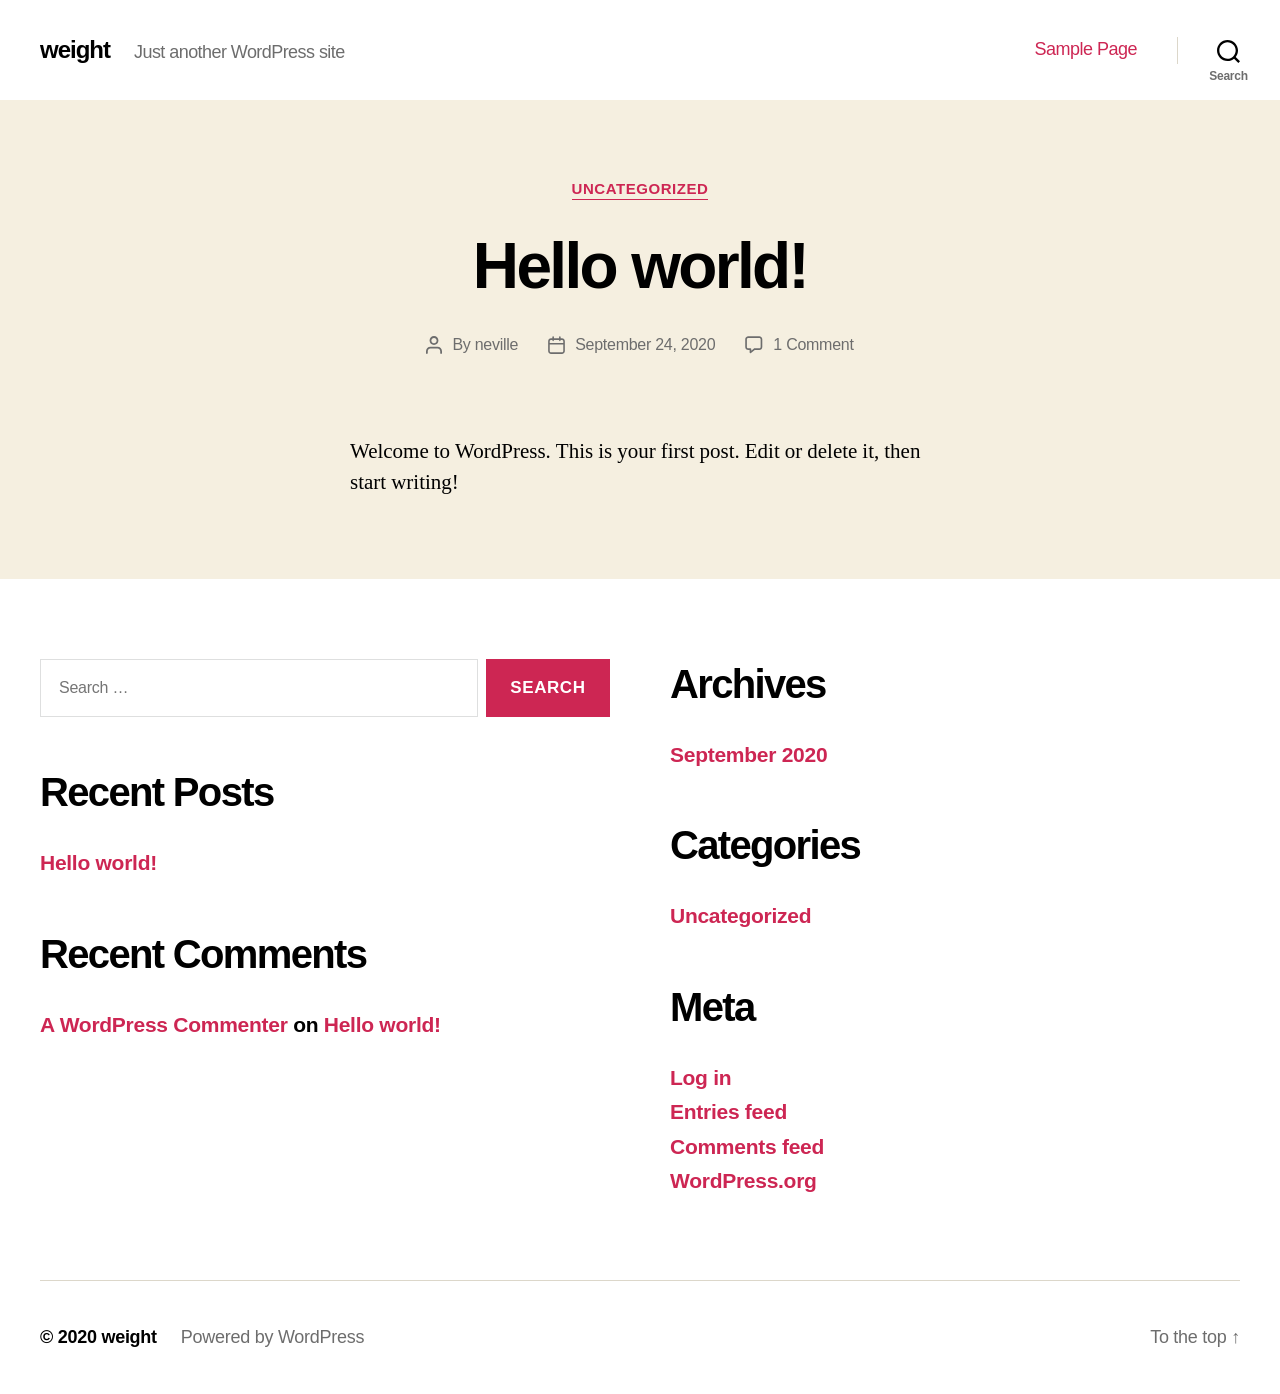
==== index.html @ 09cb617e "New Website" ====
<!DOCTYPE html>

<html class="no-js" lang="en-US">

	<head>

		<meta charset="UTF-8">
		<meta name="viewport" content="width=device-width, initial-scale=1.0" >

		<link rel="profile" href="https://gmpg.org/xfn/11">

		<title>weight &#8211; Just another WordPress site</title>
<meta name='robots' content='noindex,nofollow' />
<link rel='dns-prefetch' href='//s.w.org' />
<link rel="alternate" type="application/rss+xml" title="weight &raquo; Feed" href="/feed/" />
<link rel="alternate" type="application/rss+xml" title="weight &raquo; Comments Feed" href="/comments/feed/" />
		<script>
			window._wpemojiSettings = {"baseUrl":"https:\/\/s.w.org\/images\/core\/emoji\/13.0.0\/72x72\/","ext":".png","svgUrl":"https:\/\/s.w.org\/images\/core\/emoji\/13.0.0\/svg\/","svgExt":".svg","source":{"concatemoji":"\/wp-includes\/js\/wp-emoji-release.min.js?ver=5.5.1"}};
			!function(e,a,t){var r,n,o,i,p=a.createElement("canvas"),s=p.getContext&&p.getContext("2d");function c(e,t){var a=String.fromCharCode;s.clearRect(0,0,p.width,p.height),s.fillText(a.apply(this,e),0,0);var r=p.toDataURL();return s.clearRect(0,0,p.width,p.height),s.fillText(a.apply(this,t),0,0),r===p.toDataURL()}function l(e){if(!s||!s.fillText)return!1;switch(s.textBaseline="top",s.font="600 32px Arial",e){case"flag":return!c([127987,65039,8205,9895,65039],[127987,65039,8203,9895,65039])&&(!c([55356,56826,55356,56819],[55356,56826,8203,55356,56819])&&!c([55356,57332,56128,56423,56128,56418,56128,56421,56128,56430,56128,56423,56128,56447],[55356,57332,8203,56128,56423,8203,56128,56418,8203,56128,56421,8203,56128,56430,8203,56128,56423,8203,56128,56447]));case"emoji":return!c([55357,56424,8205,55356,57212],[55357,56424,8203,55356,57212])}return!1}function d(e){var t=a.createElement("script");t.src=e,t.defer=t.type="text/javascript",a.getElementsByTagName("head")[0].appendChild(t)}for(i=Array("flag","emoji"),t.supports={everything:!0,everythingExceptFlag:!0},o=0;o<i.length;o++)t.supports[i[o]]=l(i[o]),t.supports.everything=t.supports.everything&&t.supports[i[o]],"flag"!==i[o]&&(t.supports.everythingExceptFlag=t.supports.everythingExceptFlag&&t.supports[i[o]]);t.supports.everythingExceptFlag=t.supports.everythingExceptFlag&&!t.supports.flag,t.DOMReady=!1,t.readyCallback=function(){t.DOMReady=!0},t.supports.everything||(n=function(){t.readyCallback()},a.addEventListener?(a.addEventListener("DOMContentLoaded",n,!1),e.addEventListener("load",n,!1)):(e.attachEvent("onload",n),a.attachEvent("onreadystatechange",function(){"complete"===a.readyState&&t.readyCallback()})),(r=t.source||{}).concatemoji?d(r.concatemoji):r.wpemoji&&r.twemoji&&(d(r.twemoji),d(r.wpemoji)))}(window,document,window._wpemojiSettings);
		</script>
		<style>
img.wp-smiley,
img.emoji {
	display: inline !important;
	border: none !important;
	box-shadow: none !important;
	height: 1em !important;
	width: 1em !important;
	margin: 0 .07em !important;
	vertical-align: -0.1em !important;
	background: none !important;
	padding: 0 !important;
}
</style>
	<link rel='stylesheet' id='wp-block-library-css'  href='/wp-includes/css/dist/block-library/style.min.css?ver=5.5.1' media='all' />
<link rel='stylesheet' id='twentytwenty-style-css'  href='/wp-content/themes/twentytwenty/style.css?ver=1.5' media='all' />
<style id='twentytwenty-style-inline-css'>
.color-accent,.color-accent-hover:hover,.color-accent-hover:focus,:root .has-accent-color,.has-drop-cap:not(:focus):first-letter,.wp-block-button.is-style-outline,a { color: #cd2653; }blockquote,.border-color-accent,.border-color-accent-hover:hover,.border-color-accent-hover:focus { border-color: #cd2653; }button,.button,.faux-button,.wp-block-button__link,.wp-block-file .wp-block-file__button,input[type="button"],input[type="reset"],input[type="submit"],.bg-accent,.bg-accent-hover:hover,.bg-accent-hover:focus,:root .has-accent-background-color,.comment-reply-link { background-color: #cd2653; }.fill-children-accent,.fill-children-accent * { fill: #cd2653; }body,.entry-title a,:root .has-primary-color { color: #000000; }:root .has-primary-background-color { background-color: #000000; }cite,figcaption,.wp-caption-text,.post-meta,.entry-content .wp-block-archives li,.entry-content .wp-block-categories li,.entry-content .wp-block-latest-posts li,.wp-block-latest-comments__comment-date,.wp-block-latest-posts__post-date,.wp-block-embed figcaption,.wp-block-image figcaption,.wp-block-pullquote cite,.comment-metadata,.comment-respond .comment-notes,.comment-respond .logged-in-as,.pagination .dots,.entry-content hr:not(.has-background),hr.styled-separator,:root .has-secondary-color { color: #6d6d6d; }:root .has-secondary-background-color { background-color: #6d6d6d; }pre,fieldset,input,textarea,table,table *,hr { border-color: #dcd7ca; }caption,code,code,kbd,samp,.wp-block-table.is-style-stripes tbody tr:nth-child(odd),:root .has-subtle-background-background-color { background-color: #dcd7ca; }.wp-block-table.is-style-stripes { border-bottom-color: #dcd7ca; }.wp-block-latest-posts.is-grid li { border-top-color: #dcd7ca; }:root .has-subtle-background-color { color: #dcd7ca; }body:not(.overlay-header) .primary-menu > li > a,body:not(.overlay-header) .primary-menu > li > .icon,.modal-menu a,.footer-menu a, .footer-widgets a,#site-footer .wp-block-button.is-style-outline,.wp-block-pullquote:before,.singular:not(.overlay-header) .entry-header a,.archive-header a,.header-footer-group .color-accent,.header-footer-group .color-accent-hover:hover { color: #cd2653; }.social-icons a,#site-footer button:not(.toggle),#site-footer .button,#site-footer .faux-button,#site-footer .wp-block-button__link,#site-footer .wp-block-file__button,#site-footer input[type="button"],#site-footer input[type="reset"],#site-footer input[type="submit"] { background-color: #cd2653; }.header-footer-group,body:not(.overlay-header) #site-header .toggle,.menu-modal .toggle { color: #000000; }body:not(.overlay-header) .primary-menu ul { background-color: #000000; }body:not(.overlay-header) .primary-menu > li > ul:after { border-bottom-color: #000000; }body:not(.overlay-header) .primary-menu ul ul:after { border-left-color: #000000; }.site-description,body:not(.overlay-header) .toggle-inner .toggle-text,.widget .post-date,.widget .rss-date,.widget_archive li,.widget_categories li,.widget cite,.widget_pages li,.widget_meta li,.widget_nav_menu li,.powered-by-wordpress,.to-the-top,.singular .entry-header .post-meta,.singular:not(.overlay-header) .entry-header .post-meta a { color: #6d6d6d; }.header-footer-group pre,.header-footer-group fieldset,.header-footer-group input,.header-footer-group textarea,.header-footer-group table,.header-footer-group table *,.footer-nav-widgets-wrapper,#site-footer,.menu-modal nav *,.footer-widgets-outer-wrapper,.footer-top { border-color: #dcd7ca; }.header-footer-group table caption,body:not(.overlay-header) .header-inner .toggle-wrapper::before { background-color: #dcd7ca; }
</style>
<link rel='stylesheet' id='twentytwenty-print-style-css'  href='/wp-content/themes/twentytwenty/print.css?ver=1.5' media='print' />
<script src='/wp-content/themes/twentytwenty/assets/js/index.js?ver=1.5' id='twentytwenty-js-js' async></script>
<link rel="https://api.w.org/" href="/wp-json/" /><link rel="EditURI" type="application/rsd+xml" title="RSD" href="/xmlrpc.php?rsd" />
<link rel="wlwmanifest" type="application/wlwmanifest+xml" href="/wp-includes/wlwmanifest.xml" /> 
<meta name="generator" content="WordPress 5.5.1" />
	<script>document.documentElement.className = document.documentElement.className.replace( 'no-js', 'js' );</script>
	<style>.recentcomments a{display:inline !important;padding:0 !important;margin:0 !important;}</style>
	</head>

	<body class="home blog wp-embed-responsive enable-search-modal has-no-pagination showing-comments show-avatars footer-top-visible">

		<a class="skip-link screen-reader-text" href="#site-content">Skip to the content</a>
		<header id="site-header" class="header-footer-group" role="banner">

			<div class="header-inner section-inner">

				<div class="header-titles-wrapper">

					
						<button class="toggle search-toggle mobile-search-toggle" data-toggle-target=".search-modal" data-toggle-body-class="showing-search-modal" data-set-focus=".search-modal .search-field" aria-expanded="false">
							<span class="toggle-inner">
								<span class="toggle-icon">
									<svg class="svg-icon" aria-hidden="true" role="img" focusable="false" xmlns="http://www.w3.org/2000/svg" width="23" height="23" viewBox="0 0 23 23"><path d="M38.710696,48.0601792 L43,52.3494831 L41.3494831,54 L37.0601792,49.710696 C35.2632422,51.1481185 32.9839107,52.0076499 30.5038249,52.0076499 C24.7027226,52.0076499 20,47.3049272 20,41.5038249 C20,35.7027226 24.7027226,31 30.5038249,31 C36.3049272,31 41.0076499,35.7027226 41.0076499,41.5038249 C41.0076499,43.9839107 40.1481185,46.2632422 38.710696,48.0601792 Z M36.3875844,47.1716785 C37.8030221,45.7026647 38.6734666,43.7048964 38.6734666,41.5038249 C38.6734666,36.9918565 35.0157934,33.3341833 30.5038249,33.3341833 C25.9918565,33.3341833 22.3341833,36.9918565 22.3341833,41.5038249 C22.3341833,46.0157934 25.9918565,49.6734666 30.5038249,49.6734666 C32.7048964,49.6734666 34.7026647,48.8030221 36.1716785,47.3875844 C36.2023931,47.347638 36.2360451,47.3092237 36.2726343,47.2726343 C36.3092237,47.2360451 36.347638,47.2023931 36.3875844,47.1716785 Z" transform="translate(-20 -31)" /></svg>								</span>
								<span class="toggle-text">Search</span>
							</span>
						</button><!-- .search-toggle -->

					
					<div class="header-titles">

						<h1 class="site-title"><a href="/">weight</a></h1><div class="site-description">Just another WordPress site</div><!-- .site-description -->
					</div><!-- .header-titles -->

					<button class="toggle nav-toggle mobile-nav-toggle" data-toggle-target=".menu-modal"  data-toggle-body-class="showing-menu-modal" aria-expanded="false" data-set-focus=".close-nav-toggle">
						<span class="toggle-inner">
							<span class="toggle-icon">
								<svg class="svg-icon" aria-hidden="true" role="img" focusable="false" xmlns="http://www.w3.org/2000/svg" width="26" height="7" viewBox="0 0 26 7"><path fill-rule="evenodd" d="M332.5,45 C330.567003,45 329,43.4329966 329,41.5 C329,39.5670034 330.567003,38 332.5,38 C334.432997,38 336,39.5670034 336,41.5 C336,43.4329966 334.432997,45 332.5,45 Z M342,45 C340.067003,45 338.5,43.4329966 338.5,41.5 C338.5,39.5670034 340.067003,38 342,38 C343.932997,38 345.5,39.5670034 345.5,41.5 C345.5,43.4329966 343.932997,45 342,45 Z M351.5,45 C349.567003,45 348,43.4329966 348,41.5 C348,39.5670034 349.567003,38 351.5,38 C353.432997,38 355,39.5670034 355,41.5 C355,43.4329966 353.432997,45 351.5,45 Z" transform="translate(-329 -38)" /></svg>							</span>
							<span class="toggle-text">Menu</span>
						</span>
					</button><!-- .nav-toggle -->

				</div><!-- .header-titles-wrapper -->

				<div class="header-navigation-wrapper">

					
							<nav class="primary-menu-wrapper" aria-label="Horizontal" role="navigation">

								<ul class="primary-menu reset-list-style">

								<li class="page_item page-item-2"><a href="/sample-page/">Sample Page</a></li>

								</ul>

							</nav><!-- .primary-menu-wrapper -->

						
						<div class="header-toggles hide-no-js">

						
							<div class="toggle-wrapper search-toggle-wrapper">

								<button class="toggle search-toggle desktop-search-toggle" data-toggle-target=".search-modal" data-toggle-body-class="showing-search-modal" data-set-focus=".search-modal .search-field" aria-expanded="false">
									<span class="toggle-inner">
										<svg class="svg-icon" aria-hidden="true" role="img" focusable="false" xmlns="http://www.w3.org/2000/svg" width="23" height="23" viewBox="0 0 23 23"><path d="M38.710696,48.0601792 L43,52.3494831 L41.3494831,54 L37.0601792,49.710696 C35.2632422,51.1481185 32.9839107,52.0076499 30.5038249,52.0076499 C24.7027226,52.0076499 20,47.3049272 20,41.5038249 C20,35.7027226 24.7027226,31 30.5038249,31 C36.3049272,31 41.0076499,35.7027226 41.0076499,41.5038249 C41.0076499,43.9839107 40.1481185,46.2632422 38.710696,48.0601792 Z M36.3875844,47.1716785 C37.8030221,45.7026647 38.6734666,43.7048964 38.6734666,41.5038249 C38.6734666,36.9918565 35.0157934,33.3341833 30.5038249,33.3341833 C25.9918565,33.3341833 22.3341833,36.9918565 22.3341833,41.5038249 C22.3341833,46.0157934 25.9918565,49.6734666 30.5038249,49.6734666 C32.7048964,49.6734666 34.7026647,48.8030221 36.1716785,47.3875844 C36.2023931,47.347638 36.2360451,47.3092237 36.2726343,47.2726343 C36.3092237,47.2360451 36.347638,47.2023931 36.3875844,47.1716785 Z" transform="translate(-20 -31)" /></svg>										<span class="toggle-text">Search</span>
									</span>
								</button><!-- .search-toggle -->

							</div>

							
						</div><!-- .header-toggles -->
						
				</div><!-- .header-navigation-wrapper -->

			</div><!-- .header-inner -->

			<div class="search-modal cover-modal header-footer-group" data-modal-target-string=".search-modal">

	<div class="search-modal-inner modal-inner">

		<div class="section-inner">

			<form role="search" aria-label="Search for:" method="get" class="search-form" action="/">
	<label for="search-form-1">
		<span class="screen-reader-text">Search for:</span>
		<input type="search" id="search-form-1" class="search-field" placeholder="Search &hellip;" value="" name="s" />
	</label>
	<input type="submit" class="search-submit" value="Search" />
</form>

			<button class="toggle search-untoggle close-search-toggle fill-children-current-color" data-toggle-target=".search-modal" data-toggle-body-class="showing-search-modal" data-set-focus=".search-modal .search-field" aria-expanded="false">
				<span class="screen-reader-text">Close search</span>
				<svg class="svg-icon" aria-hidden="true" role="img" focusable="false" xmlns="http://www.w3.org/2000/svg" width="16" height="16" viewBox="0 0 16 16"><polygon fill="" fill-rule="evenodd" points="6.852 7.649 .399 1.195 1.445 .149 7.899 6.602 14.352 .149 15.399 1.195 8.945 7.649 15.399 14.102 14.352 15.149 7.899 8.695 1.445 15.149 .399 14.102" /></svg>			</button><!-- .search-toggle -->

		</div><!-- .section-inner -->

	</div><!-- .search-modal-inner -->

</div><!-- .menu-modal -->

		</header><!-- #site-header -->

		
<div class="menu-modal cover-modal header-footer-group" data-modal-target-string=".menu-modal">

	<div class="menu-modal-inner modal-inner">

		<div class="menu-wrapper section-inner">

			<div class="menu-top">

				<button class="toggle close-nav-toggle fill-children-current-color" data-toggle-target=".menu-modal" data-toggle-body-class="showing-menu-modal" aria-expanded="false" data-set-focus=".menu-modal">
					<span class="toggle-text">Close Menu</span>
					<svg class="svg-icon" aria-hidden="true" role="img" focusable="false" xmlns="http://www.w3.org/2000/svg" width="16" height="16" viewBox="0 0 16 16"><polygon fill="" fill-rule="evenodd" points="6.852 7.649 .399 1.195 1.445 .149 7.899 6.602 14.352 .149 15.399 1.195 8.945 7.649 15.399 14.102 14.352 15.149 7.899 8.695 1.445 15.149 .399 14.102" /></svg>				</button><!-- .nav-toggle -->

				
					<nav class="mobile-menu" aria-label="Mobile" role="navigation">

						<ul class="modal-menu reset-list-style">

						<li class="page_item page-item-2"><div class="ancestor-wrapper"><a href="/sample-page/">Sample Page</a></div><!-- .ancestor-wrapper --></li>

						</ul>

					</nav>

					
			</div><!-- .menu-top -->

			<div class="menu-bottom">

				
			</div><!-- .menu-bottom -->

		</div><!-- .menu-wrapper -->

	</div><!-- .menu-modal-inner -->

</div><!-- .menu-modal -->

<main id="site-content" role="main">

	
<article class="post-1 post type-post status-publish format-standard hentry category-uncategorized" id="post-1">

	
<header class="entry-header has-text-align-center">

	<div class="entry-header-inner section-inner medium">

		
			<div class="entry-categories">
				<span class="screen-reader-text">Categories</span>
				<div class="entry-categories-inner">
					<a href="/category/uncategorized/" rel="category tag">Uncategorized</a>				</div><!-- .entry-categories-inner -->
			</div><!-- .entry-categories -->

			<h2 class="entry-title heading-size-1"><a href="/2020/09/24/hello-world/">Hello world!</a></h2>
		<div class="post-meta-wrapper post-meta-single post-meta-single-top">

			<ul class="post-meta">

									<li class="post-author meta-wrapper">
						<span class="meta-icon">
							<span class="screen-reader-text">Post author</span>
							<svg class="svg-icon" aria-hidden="true" role="img" focusable="false" xmlns="http://www.w3.org/2000/svg" width="18" height="20" viewBox="0 0 18 20"><path fill="" d="M18,19 C18,19.5522847 17.5522847,20 17,20 C16.4477153,20 16,19.5522847 16,19 L16,17 C16,15.3431458 14.6568542,14 13,14 L5,14 C3.34314575,14 2,15.3431458 2,17 L2,19 C2,19.5522847 1.55228475,20 1,20 C0.44771525,20 0,19.5522847 0,19 L0,17 C0,14.2385763 2.23857625,12 5,12 L13,12 C15.7614237,12 18,14.2385763 18,17 L18,19 Z M9,10 C6.23857625,10 4,7.76142375 4,5 C4,2.23857625 6.23857625,0 9,0 C11.7614237,0 14,2.23857625 14,5 C14,7.76142375 11.7614237,10 9,10 Z M9,8 C10.6568542,8 12,6.65685425 12,5 C12,3.34314575 10.6568542,2 9,2 C7.34314575,2 6,3.34314575 6,5 C6,6.65685425 7.34314575,8 9,8 Z" /></svg>						</span>
						<span class="meta-text">
							By <a href="/author/neville/">neville</a>						</span>
					</li>
										<li class="post-date meta-wrapper">
						<span class="meta-icon">
							<span class="screen-reader-text">Post date</span>
							<svg class="svg-icon" aria-hidden="true" role="img" focusable="false" xmlns="http://www.w3.org/2000/svg" width="18" height="19" viewBox="0 0 18 19"><path fill="" d="M4.60069444,4.09375 L3.25,4.09375 C2.47334957,4.09375 1.84375,4.72334957 1.84375,5.5 L1.84375,7.26736111 L16.15625,7.26736111 L16.15625,5.5 C16.15625,4.72334957 15.5266504,4.09375 14.75,4.09375 L13.3993056,4.09375 L13.3993056,4.55555556 C13.3993056,5.02154581 13.0215458,5.39930556 12.5555556,5.39930556 C12.0895653,5.39930556 11.7118056,5.02154581 11.7118056,4.55555556 L11.7118056,4.09375 L6.28819444,4.09375 L6.28819444,4.55555556 C6.28819444,5.02154581 5.9104347,5.39930556 5.44444444,5.39930556 C4.97845419,5.39930556 4.60069444,5.02154581 4.60069444,4.55555556 L4.60069444,4.09375 Z M6.28819444,2.40625 L11.7118056,2.40625 L11.7118056,1 C11.7118056,0.534009742 12.0895653,0.15625 12.5555556,0.15625 C13.0215458,0.15625 13.3993056,0.534009742 13.3993056,1 L13.3993056,2.40625 L14.75,2.40625 C16.4586309,2.40625 17.84375,3.79136906 17.84375,5.5 L17.84375,15.875 C17.84375,17.5836309 16.4586309,18.96875 14.75,18.96875 L3.25,18.96875 C1.54136906,18.96875 0.15625,17.5836309 0.15625,15.875 L0.15625,5.5 C0.15625,3.79136906 1.54136906,2.40625 3.25,2.40625 L4.60069444,2.40625 L4.60069444,1 C4.60069444,0.534009742 4.97845419,0.15625 5.44444444,0.15625 C5.9104347,0.15625 6.28819444,0.534009742 6.28819444,1 L6.28819444,2.40625 Z M1.84375,8.95486111 L1.84375,15.875 C1.84375,16.6516504 2.47334957,17.28125 3.25,17.28125 L14.75,17.28125 C15.5266504,17.28125 16.15625,16.6516504 16.15625,15.875 L16.15625,8.95486111 L1.84375,8.95486111 Z" /></svg>						</span>
						<span class="meta-text">
							<a href="/2020/09/24/hello-world/">September 24, 2020</a>
						</span>
					</li>
										<li class="post-comment-link meta-wrapper">
						<span class="meta-icon">
							<svg class="svg-icon" aria-hidden="true" role="img" focusable="false" xmlns="http://www.w3.org/2000/svg" width="19" height="19" viewBox="0 0 19 19"><path d="M9.43016863,13.2235931 C9.58624731,13.094699 9.7823475,13.0241935 9.98476849,13.0241935 L15.0564516,13.0241935 C15.8581553,13.0241935 16.5080645,12.3742843 16.5080645,11.5725806 L16.5080645,3.44354839 C16.5080645,2.64184472 15.8581553,1.99193548 15.0564516,1.99193548 L3.44354839,1.99193548 C2.64184472,1.99193548 1.99193548,2.64184472 1.99193548,3.44354839 L1.99193548,11.5725806 C1.99193548,12.3742843 2.64184472,13.0241935 3.44354839,13.0241935 L5.76612903,13.0241935 C6.24715123,13.0241935 6.63709677,13.4141391 6.63709677,13.8951613 L6.63709677,15.5301903 L9.43016863,13.2235931 Z M3.44354839,14.766129 C1.67980032,14.766129 0.25,13.3363287 0.25,11.5725806 L0.25,3.44354839 C0.25,1.67980032 1.67980032,0.25 3.44354839,0.25 L15.0564516,0.25 C16.8201997,0.25 18.25,1.67980032 18.25,3.44354839 L18.25,11.5725806 C18.25,13.3363287 16.8201997,14.766129 15.0564516,14.766129 L10.2979143,14.766129 L6.32072889,18.0506004 C5.75274472,18.5196577 4.89516129,18.1156602 4.89516129,17.3790323 L4.89516129,14.766129 L3.44354839,14.766129 Z" /></svg>						</span>
						<span class="meta-text">
							<a href="/2020/09/24/hello-world/#comments">1 Comment<span class="screen-reader-text"> on Hello world!</span></a>						</span>
					</li>
					
			</ul><!-- .post-meta -->

		</div><!-- .post-meta-wrapper -->

		
	</div><!-- .entry-header-inner -->

</header><!-- .entry-header -->

	<div class="post-inner thin ">

		<div class="entry-content">

			
<p>Welcome to WordPress. This is your first post. Edit or delete it, then start writing!</p>

		</div><!-- .entry-content -->

	</div><!-- .post-inner -->

	<div class="section-inner">
		
	</div><!-- .section-inner -->

	
</article><!-- .post -->

	
</main><!-- #site-content -->


	<div class="footer-nav-widgets-wrapper header-footer-group">

		<div class="footer-inner section-inner">

			
			
				<aside class="footer-widgets-outer-wrapper" role="complementary">

					<div class="footer-widgets-wrapper">

						
							<div class="footer-widgets column-one grid-item">
								<div class="widget widget_search"><div class="widget-content"><form role="search"  method="get" class="search-form" action="/">
	<label for="search-form-2">
		<span class="screen-reader-text">Search for:</span>
		<input type="search" id="search-form-2" class="search-field" placeholder="Search &hellip;" value="" name="s" />
	</label>
	<input type="submit" class="search-submit" value="Search" />
</form>
</div></div>
		<div class="widget widget_recent_entries"><div class="widget-content">
		<h2 class="widget-title subheading heading-size-3">Recent Posts</h2>
		<ul>
											<li>
					<a href="/2020/09/24/hello-world/">Hello world!</a>
									</li>
					</ul>

		</div></div><div class="widget widget_recent_comments"><div class="widget-content"><h2 class="widget-title subheading heading-size-3">Recent Comments</h2><ul id="recentcomments"><li class="recentcomments"><span class="comment-author-link"><a href='https://wordpress.org/' rel='external nofollow ugc' class='url'>A WordPress Commenter</a></span> on <a href="/2020/09/24/hello-world/#comment-1">Hello world!</a></li></ul></div></div>							</div>

						
						
							<div class="footer-widgets column-two grid-item">
								<div class="widget widget_archive"><div class="widget-content"><h2 class="widget-title subheading heading-size-3">Archives</h2>
			<ul>
					<li><a href='/2020/09/'>September 2020</a></li>
			</ul>

			</div></div><div class="widget widget_categories"><div class="widget-content"><h2 class="widget-title subheading heading-size-3">Categories</h2>
			<ul>
					<li class="cat-item cat-item-1"><a href="/category/uncategorized/">Uncategorized</a>
</li>
			</ul>

			</div></div><div class="widget widget_meta"><div class="widget-content"><h2 class="widget-title subheading heading-size-3">Meta</h2>
		<ul>
						<li><a href="/wp-login.php">Log in</a></li>
			<li><a href="/feed/">Entries feed</a></li>
			<li><a href="/comments/feed/">Comments feed</a></li>

			<li><a href="https://wordpress.org/">WordPress.org</a></li>
		</ul>

		</div></div>							</div>

						
					</div><!-- .footer-widgets-wrapper -->

				</aside><!-- .footer-widgets-outer-wrapper -->

			
		</div><!-- .footer-inner -->

	</div><!-- .footer-nav-widgets-wrapper -->


			<footer id="site-footer" role="contentinfo" class="header-footer-group">

				<div class="section-inner">

					<div class="footer-credits">

						<p class="footer-copyright">&copy;
							2020							<a href="/">weight</a>
						</p><!-- .footer-copyright -->

						<p class="powered-by-wordpress">
							<a href="https://wordpress.org/">
								Powered by WordPress							</a>
						</p><!-- .powered-by-wordpress -->

					</div><!-- .footer-credits -->

					<a class="to-the-top" href="#site-header">
						<span class="to-the-top-long">
							To the top <span class="arrow" aria-hidden="true">&uarr;</span>						</span><!-- .to-the-top-long -->
						<span class="to-the-top-short">
							Up <span class="arrow" aria-hidden="true">&uarr;</span>						</span><!-- .to-the-top-short -->
					</a><!-- .to-the-top -->

				</div><!-- .section-inner -->

			</footer><!-- #site-footer -->

		<script src='/wp-includes/js/wp-embed.min.js?ver=5.5.1' id='wp-embed-js'></script>
	<script>
	/(trident|msie)/i.test(navigator.userAgent)&&document.getElementById&&window.addEventListener&&window.addEventListener("hashchange",function(){var t,e=location.hash.substring(1);/^[A-z0-9_-]+$/.test(e)&&(t=document.getElementById(e))&&(/^(?:a|select|input|button|textarea)$/i.test(t.tagName)||(t.tabIndex=-1),t.focus())},!1);
	</script>
	
	</body>
</html>
---- wp-content/themes/twentytwenty/style.css ----
/*
Theme Name: Twenty Twenty
Text Domain: twentytwenty
Version: 1.5
Requires at least: 4.7
Requires PHP: 5.2.4
Description: Our default theme for 2020 is designed to take full advantage of the flexibility of the block editor. Organizations and businesses have the ability to create dynamic landing pages with endless layouts using the group and column blocks. The centered content column and fine-tuned typography also makes it perfect for traditional blogs. Complete editor styles give you a good idea of what your content will look like, even before you publish. You can give your site a personal touch by changing the background colors and the accent color in the Customizer. The colors of all elements on your site are automatically calculated based on the colors you pick, ensuring a high, accessible color contrast for your visitors.
Tags: blog, one-column, custom-background, custom-colors, custom-logo, custom-menu, editor-style, featured-images, footer-widgets, full-width-template, rtl-language-support, sticky-post, theme-options, threaded-comments, translation-ready, block-styles, wide-blocks, accessibility-ready
Author: the WordPress team
Author URI: https://wordpress.org/
Theme URI: https://wordpress.org/themes/twentytwenty/
License: GNU General Public License v2 or later
License URI: http://www.gnu.org/licenses/gpl-2.0.html

All files, unless otherwise stated, are released under the GNU General Public
License version 2.0 (http://www.gnu.org/licenses/gpl-2.0.html)

This theme, like WordPress, is licensed under the GPL.
Use it to make something cool, have fun, and share what you've learned
with others.
*/

/*--------------------------------------------------------------
>>> TABLE OF CONTENTS:
----------------------------------------------------------------

	0. 	CSS Reset
	1. 	Document Setup
	2. 	Element Base
	3. 	Helper Classes
	4. 	Site Header
	5. 	Menu Modal
	6. 	Search Modal
	7. 	Page Templates
		a. 	Template: Cover Template
		c. 	Template: Full Width
	8.  Post: Archive
	9.  Post: Single
	10. Blocks
	11. Entry Content
	12. Comments
	13. Site Pagination
	14. Error 404
	15. Widgets
	16. Site Footer
	17. Media Queries

----------------------------------------------------------------------------- */


/* -------------------------------------------------------------------------- */

/*	0. CSS Reset
/* -------------------------------------------------------------------------- */


html,
body {
	border: none;
	margin: 0;
	padding: 0;
}

h1,
h2,
h3,
h4,
h5,
h6,
p,
blockquote,
address,
big,
cite,
code,
em,
font,
img,
small,
strike,
sub,
sup,
li,
ol,
ul,
fieldset,
form,
label,
legend,
button,
table,
caption,
tr,
th,
td {
	border: none;
	font-size: inherit;
	line-height: inherit;
	margin: 0;
	padding: 0;
	text-align: inherit;
}

blockquote::before,
blockquote::after {
	content: "";
}


/* -------------------------------------------------------------------------- */

/*	1. Document Setup
/* -------------------------------------------------------------------------- */


html {
	font-size: 62.5%; /* 1rem = 10px */
	scroll-behavior: smooth;
}

@media (prefers-reduced-motion: reduce) {
	html {
		scroll-behavior: auto;
	}
}

body {
	background: #f5efe0;
	box-sizing: border-box;
	color: #000;
	font-family: -apple-system, BlinkMacSystemFont, "Helvetica Neue", Helvetica, sans-serif;
	font-size: 1.8rem;
	letter-spacing: -0.015em;
	text-align: left;
}

@supports ( font-variation-settings: normal ) {

	body {
		font-family: "Inter var", -apple-system, BlinkMacSystemFont, "Helvetica Neue", Helvetica, sans-serif;
	}
}

*,
*::before,
*::after {
	box-sizing: inherit;
	-webkit-font-smoothing: antialiased;
	word-break: break-word;
	word-wrap: break-word;
}

#site-content {
	overflow: hidden;
}


/* Clearing ---------------------------------- */

.group::after,
.entry-content::after {
	clear: both;
	content: "";
	display: block;
}


/* Base Transitions -------------------------- */

a,
path {
	transition: all 0.15s linear;
}


/* Screen Reader Text ------------------------ */

.screen-reader-text {
	border: 0;
	clip: rect(1px, 1px, 1px, 1px);
	-webkit-clip-path: inset(50%);
	clip-path: inset(50%);
	height: 1px;
	margin: -1px;
	overflow: hidden;
	padding: 0;
	position: absolute !important;
	width: 1px;
	word-wrap: normal !important;
	word-break: normal;
}

.screen-reader-text:focus {
	background-color: #f1f1f1;
	border-radius: 3px;
	box-shadow: 0 0 2px 2px rgba(0, 0, 0, 0.6);
	clip: auto !important;
	-webkit-clip-path: none;
	clip-path: none;
	color: #21759b;
	display: block;
	font-size: 0.875rem;
	font-weight: 700;
	height: auto;
	right: 5px;
	line-height: normal;
	padding: 15px 23px 14px;
	text-decoration: none;
	top: 5px;
	width: auto;
	z-index: 100000;
}


/* Skip Link --------------------------------- */

.skip-link {
	left: -9999rem;
	top: 2.5rem;
	z-index: 999999999;
	text-decoration: underline;
}

.skip-link:focus {
	display: block;
	left: 6px;
	top: 7px;
	font-size: 14px;
	font-weight: 600;
	text-decoration: none;
	line-height: normal;
	padding: 15px 23px 14px;
	z-index: 100000;
	right: auto;
}


/* Fonts ------------------------------------- */

/*
 * Chrome renders extra-wide &nbsp; characters for the Hoefler Text font.
 * This results in a jumping cursor when typing in both the classic editor and
 * block editor. The following font-face override fixes the issue by manually
 * inserting a custom font that includes just a Hoefler Text space replacement
 * for that character instead.
 */
@font-face {
	font-family: NonBreakingSpaceOverride;
	src: url([data-uri]) format("woff2"), url([data-uri]) format("woff");
}

/* ----------------------------------------------
Inter variable font. Usage:

@supports (font-variation-settings: normal) {
	html { font-family: 'Inter var', sans-serif; }
}
---------------------------------------------- */

@font-face {
	font-family: "Inter var";
	font-weight: 100 900; /* stylelint-disable-line font-weight-notation */
	font-style: normal;
	font-display: swap;
	src: url(./assets/fonts/inter/Inter-upright-var.woff2) format("woff2");
}

@font-face {
	font-family: "Inter var";
	font-weight: 100 900; /* stylelint-disable-line font-weight-notation */
	font-style: italic;
	font-display: swap;
	src: url(./assets/fonts/inter/Inter-italic-var.woff2) format("woff2");
}


/* Accessibility Settings -------------------- */

@media ( prefers-reduced-motion: reduce ) {

	* {
		animation-duration: 0s !important;
		transition-duration: 0s !important;
	}
}


/* -------------------------------------------------------------------------- */

/*	2. Element Base
/* ---------------------------------------------*---------------------------- */


main {
	display: block;
}

h1,
h2,
h3,
h4,
h5,
h6,
.faux-heading {
	font-feature-settings: "lnum";
	font-variant-numeric: lining-nums;
	font-weight: 700;
	letter-spacing: -0.0415625em;
	line-height: 1.25;
	margin: 3.5rem 0 2rem;
}

h1,
.heading-size-1 {
	font-size: 3.6rem;
	font-weight: 800;
	line-height: 1.138888889;
}

h2,
.heading-size-2 {
	font-size: 3.2rem;
}

h3,
.heading-size-3 {
	font-size: 2.8rem;
}

h4,
.heading-size-4 {
	font-size: 2.4rem;
}

h5,
.heading-size-5 {
	font-size: 2.1rem;
}

h6,
.heading-size-6 {
	font-size: 1.6rem;
	letter-spacing: 0.03125em;
	text-transform: uppercase;
}

p {
	line-height: 1.5;
	margin: 0 0 1em 0;
}

em,
i,
q,
dfn {
	font-style: italic;
}

em em,
em i,
i em,
i i,
cite em,
cite i {
	font-weight: bolder;
}

big {
	font-size: 1.2em;
}

small {
	font-size: 0.75em;
}

b,
strong {
	font-weight: 700;
}

ins {
	text-decoration: underline;
}

sub,
sup {
	font-size: 75%;
	line-height: 0;
	position: relative;
	vertical-align: baseline;
}

sup {
	top: -0.5em;
}

sub {
	bottom: -0.25em;
}

abbr,
acronym {
	cursor: help;
}

address {
	line-height: 1.5;
	margin: 0 0 2rem 0;
}

hr {
	border-style: solid;
	border-width: 0.1rem 0 0 0;
	border-color: #dcd7ca;
	margin: 4rem 0;
}

.entry-content hr,
hr.styled-separator {
	background: linear-gradient(to left, currentColor calc(50% - 16px), transparent calc(50% - 16px), transparent calc(50% + 16px), currentColor calc(50% + 16px));
	background-color: transparent !important;
	border: none;
	height: 0.1rem;
	overflow: visible;
	position: relative;
}

.entry-content hr:not(.has-background),
hr.styled-separator {
	color: #6d6d6d;
}

.entry-content hr::before,
.entry-content hr::after,
hr.styled-separator::before,
hr.styled-separator::after {
	background: currentColor;
	content: "";
	display: block;
	height: 1.6rem;
	position: absolute;
	top: calc(50% - 0.8rem);
	transform: rotate(22.5deg);
	width: 0.1rem;
}

.entry-content hr::before,
hr.styled-separator::before {
	left: calc(50% - 0.5rem);
}

.entry-content hr::after,
hr.styled-separator::after {
	right: calc(50% - 0.5rem);
}

a {
	color: #cd2653;
	text-decoration: underline;
}

a:hover,
a:focus {
	text-decoration: none;
}


/* Lists ------------------------------------- */

ul,
ol {
	margin: 0 0 3rem 3rem;
}

ul {
	list-style: disc;
}

ul ul {
	list-style: circle;
}

ul ul ul {
	list-style: square;
}

ol {
	list-style: decimal;
}

ol ol {
	list-style: lower-alpha;
}

ol ol ol {
	list-style: lower-roman;
}

li {
	line-height: 1.5;
	margin: 0.5rem 0 0 2rem;
}

li > ul,
li > ol {
	margin: 1rem 0 0 2rem;
}

.reset-list-style,
.reset-list-style ul,
.reset-list-style ol {
	list-style: none;
	margin: 0;
}

.reset-list-style li {
	margin: 0;
}

dt,
dd {
	line-height: 1.5;
}

dt {
	font-weight: 700;
}

dt + dd {
	margin-top: 0.5rem;
}

dd + dt {
	margin-top: 1.5rem;
}


/* Quotes ------------------------------------ */

blockquote {
	border-color: #cd2653;
	border-style: solid;

	/*rtl:ignore*/
	border-width: 0 0 0 0.2rem;
	color: inherit;
	font-size: 1em;
	margin: 4rem 0;

	/*rtl:ignore*/
	padding: 0.5rem 0 0.5rem 2rem;
}

cite {
	color: #6d6d6d;
	font-size: 1.4rem;
	font-style: normal;
	font-weight: 600;
	line-height: 1.25;
}

blockquote cite {
	display: block;
	margin: 2rem 0 0 0;
}

blockquote p:last-child {
	margin: 0;
}


/* Code -------------------------------------- */

code,
kbd,
pre,
samp {
	font-family: monospace;
	font-size: 0.9em;
	padding: 0.4rem 0.6rem;
}

code,
kbd,
samp {
	background: rgba(0, 0, 0, 0.075);
	border-radius: 0.2rem;
}

pre {
	border: 0.1rem solid #dcd7ca;
	line-height: 1.5;
	margin: 4rem 0;
	overflow: auto;
	padding: 3rem 2rem;
	text-align: left;
}

pre code {
	background: transparent;
	padding: 0;
}


/* Media ------------------------------------- */

figure {
	display: block;
	margin: 0;
}

iframe {
	display: block;
	max-width: 100%;
}

video {
	display: block;
}

svg,
img,
embed,
object {
	display: block;
	height: auto;
	max-width: 100%;
}

figcaption,
.wp-caption-text {
	color: #6d6d6d;
	display: block;
	font-size: 1.5rem;
	font-weight: 500;
	line-height: 1.2;
	margin-top: 1.5rem;
}

figcaption a,
.wp-caption-text a {
	color: inherit;
}

blockquote.instagram-media,
iframe.instagram-media {
	margin: auto !important;
}


/* GALLERIES */

.gallery {
	display: flex;
	flex-wrap: wrap;
	margin: 3em 0 3em -0.8em;
	width: calc(100% + 1.6em);
}

.gallery-item {
	margin: 0.8em 0;
	padding: 0 0.8em;
	width: 100%;
}

.gallery-caption {
	display: block;
	margin-top: 0.8em;
}


/* Inputs ------------------------------------ */

fieldset {
	border: 0.2rem solid #dcd7ca;
	padding: 2rem;
}

legend {
	font-size: 0.85em;
	font-weight: 700;
	padding: 0 1rem;
}

label {
	display: block;
	font-size: 1.6rem;
	font-weight: 400;
	margin: 0 0 0.5rem 0;
}

label.inline,
input[type="checkbox"] + label {
	display: inline;
	font-weight: 400;
	margin-left: 0.5rem;
}

input[type="checkbox"] {
	-webkit-appearance: none;
	-moz-appearance: none;
	position: relative;
	top: 2px;
	display: inline-block;
	margin: 0;
	width: 1.5rem;
	min-width: 1.5rem;
	height: 1.5rem;
	background: #fff;
	border-radius: 0;
	border-style: solid;
	border-width: 0.1rem;
	border-color: #dcd7ca;
	box-shadow: none;
	cursor: pointer;
}

input[type="checkbox"]:checked::before {
	/* Use the "Yes" SVG Dashicon */
	content: url("data:image/svg+xml;utf8,%3Csvg%20xmlns%3D%27http%3A%2F%2Fwww.w3.org%2F2000%2Fsvg%27%20viewBox%3D%270%200%2020%2020%27%3E%3Cpath%20d%3D%27M14.83%204.89l1.34.94-5.81%208.38H9.02L5.78%209.67l1.34-1.25%202.57%202.4z%27%20fill%3D%27%23000000%27%2F%3E%3C%2Fsvg%3E");
	position: absolute;
	display: inline-block;
	margin: -0.1875rem 0 0 -0.25rem;
	height: 1.75rem;
	width: 1.75rem;
}

input,
textarea,
button,
.button,
.faux-button,
.wp-block-button__link,
.wp-block-file__button {
	font-family: -apple-system, BlinkMacSystemFont, "Helvetica Neue", Helvetica, sans-serif;
	line-height: 1;
}

@supports ( font-variation-settings: normal ) {

	input,
	textarea,
	button,
	.button,
	.faux-button,
	.faux-button.more-link,
	.wp-block-button__link,
	.wp-block-file__button {
		font-family: "Inter var", -apple-system, BlinkMacSystemFont, "Helvetica Neue", Helvetica, sans-serif;
	}
}

input,
textarea {
	border-color: #dcd7ca;
	color: #000;
}

code,
input[type="url"],
input[type="email"],
input[type="tel"] {

	/*rtl:ignore*/
	direction: ltr;
}

input[type="text"],
input[type="password"],
input[type="email"],
input[type="url"],
input[type="date"],
input[type="month"],
input[type="time"],
input[type="datetime"],
input[type="datetime-local"],
input[type="week"],
input[type="number"],
input[type="search"],
input[type="tel"],
input[type="color"],
textarea {
	-webkit-appearance: none;
	-moz-appearance: none;
	background: #fff;
	border-radius: 0;
	border-style: solid;
	border-width: 0.1rem;
	box-shadow: none;
	display: block;
	font-size: 1.6rem;
	letter-spacing: -0.015em;
	margin: 0;
	max-width: 100%;
	padding: 1.5rem 1.8rem;
	width: 100%;
}

select {
	font-size: 1em;
}

textarea {
	height: 12rem;
	line-height: 1.5;
	width: 100%;
}

input::-webkit-input-placeholder {
	line-height: normal;
}

input:-ms-input-placeholder {
	line-height: normal;
}

input::-moz-placeholder {
	line-height: revert; /* Reset to the value from the user-agent stylesheet. */
}

input[type="search"]::-webkit-search-decoration,
input[type="search"]::-webkit-search-cancel-button,
input[type="search"]::-webkit-search-results-button,
input[type="search"]::-webkit-search-results-decoration {
	display: none;
}

button,
.button,
.faux-button,
.wp-block-button__link,
.wp-block-file .wp-block-file__button,
input[type="button"],
input[type="reset"],
input[type="submit"] {
	-webkit-appearance: none;
	-moz-appearance: none;
	background: #cd2653;
	border: none;
	border-radius: 0;
	color: #fff;
	cursor: pointer;
	display: inline-block;
	font-size: 1.5rem;
	font-weight: 600;
	letter-spacing: 0.0333em;
	line-height: 1.25;
	margin: 0;
	opacity: 1;
	padding: 1.1em 1.44em;
	text-align: center;
	text-decoration: none;
	text-transform: uppercase;
	transition: opacity 0.15s linear;
}

button:focus,
button:hover,
.button:focus,
.button:hover,
.faux-button:focus,
.faux-button:hover,
.wp-block-button .wp-block-button__link:focus,
.wp-block-button .wp-block-button__link:hover,
.wp-block-file .wp-block-file__button:focus,
.wp-block-file .wp-block-file__button:hover,
input[type="button"]:focus,
input[type="button"]:hover,
input[type="reset"]:focus,
input[type="reset"]:hover,
input[type="submit"]:focus,
input[type="submit"]:hover {
	text-decoration: underline;
}

input[type="text"]:focus,
input[type="email"]:focus,
input[type="url"]:focus,
input[type="password"]:focus,
input[type="number"]:focus,
input[type="tel"]:focus,
input[type="range"]:focus,
input[type="date"]:focus,
input[type="month"]:focus,
input[type="week"]:focus,
input[type="time"]:focus,
input[type="datetime"]:focus,
input[type="datetime-local"]:focus,
input[type="color"]:focus,
textarea:focus {
	border-color: currentColor;
}

input[type="search"]:focus {
	outline: thin dotted;
	outline-offset: -4px;
}

/* Tables ------------------------------------ */

table {
	border: 0.1rem solid #dcd7ca;
	border-collapse: collapse;
	border-spacing: 0;
	empty-cells: show;
	font-size: 1.6rem;
	margin: 4rem 0;
	max-width: 100%;
	overflow: hidden;
	width: 100%;
}

.alignleft > table {
	margin: 0;
}

.alignright > table {
	margin: 0;
}

th,
td {
	border: 0.1rem solid #dcd7ca;
	line-height: 1.4;
	margin: 0;
	overflow: visible;
	padding: 0.5em;
}

caption {
	background: #dcd7ca;
	font-weight: 600;
	padding: 0.5em;
	text-align: center;
}

thead {
	vertical-align: bottom;
	white-space: nowrap;
}

th {
	font-weight: 700;
}


/* -------------------------------------------------------------------------- */

/*	3. Helper Classes
/* -------------------------------------------------------------------------- */


/* Layout ------------------------------------ */

.no-margin {
	margin: 0;
}

.no-padding {
	padding: 0;
}

.screen-height {
	min-height: 100vh;
}

.admin-bar .screen-height {
	min-height: calc(100vh - 32px);
}

@media (max-width: 782px) {

	.admin-bar .screen-height {
		min-height: calc(100vh - 46px);
	}
}

.screen-width {
	position: relative;
	left: calc(50% - 50vw);
	width: 100vw;
}

/* Sections ---------------------------------- */

section {
	padding: 5rem 0;
	width: 100%;
}

.section-inner {
	margin-left: auto;
	margin-right: auto;
	max-width: 120rem;
	width: calc(100% - 4rem);
}

.section-inner.max-percentage {
	width: 100%;
}

.section-inner.thin {
	max-width: 58rem;
}

.section-inner.small {
	max-width: 80rem;
}

.section-inner.medium {
	max-width: 100rem;
}

.section-inner.no-margin {
	margin: 0;
}


/* Toggles ----------------------------------- */

.toggle {
	-moz-appearance: none;
	-webkit-appearance: none;
	color: inherit;
	cursor: pointer;
	font-family: inherit;
	position: relative;
	-webkit-touch-callout: none;
	-webkit-user-select: none;
	-khtml-user-select: none;
	-moz-user-select: none;
	-ms-user-select: none;
	text-align: inherit;
	user-select: none;
}

button.toggle {
	background: none;
	border: none;
	box-shadow: none;
	border-radius: 0;
	font-size: inherit;
	font-weight: 400;
	letter-spacing: inherit;
	padding: 0;
	text-transform: none;
}

/* Hiding and Showing ------------------------ */

.js .show-js {
	display: block !important;
}

.js .hide-js {
	display: none !important;
}

.no-js .show-no-js {
	display: block !important;
}

.no-js .hide-no-js {
	display: none !important;
}


/* Typography -------------------------------- */

.font-size-xl {
	font-size: 1.25em;
}

.font-size-xs {
	font-size: 0.8em;
}

.no-select {
	-webkit-touch-callout: none;
	-webkit-user-select: none;
	-moz-user-select: none;
	-ms-user-select: none;
	user-select: none;
}


/* Colors ------------------------------------ */

/* COLOR */

.color-accent,
.color-accent-hover:focus,
.color-accent-hover:hover {
	color: #cd2653;
}

/* BACKGROUND COLOR */

.bg-accent,
.bg-accent-hover:focus,
.bg-accent-hover:hover {
	background-color: #cd2653;
}

/* BORDER COLOR */

.border-color-accent,
.border-color-accent-hover:focus,
.border-color-accent-hover:hover {
	border-color: #cd2653;
}

/* FILL COLOR */

.fill-children-accent,
.fill-children-accent * {
	fill: #cd2653;
}

.fill-children-current-color,
.fill-children-current-color * {
	fill: currentColor;
}


/* Opacity ----------------------------------- */

.opacity-0 {
	opacity: 0;
}

.opacity-5 {
	opacity: 0.05;
}

.opacity-10 {
	opacity: 0.1;
}

.opacity-15 {
	opacity: 0.15;
}

.opacity-20 {
	opacity: 0.2;
}

.opacity-25 {
	opacity: 0.25;
}

.opacity-30 {
	opacity: 0.3;
}

.opacity-35 {
	opacity: 0.35;
}

.opacity-40 {
	opacity: 0.4;
}

.opacity-45 {
	opacity: 0.45;
}

.opacity-50 {
	opacity: 0.5;
}

.opacity-55 {
	opacity: 0.55;
}

.opacity-60 {
	opacity: 0.6;
}

.opacity-65 {
	opacity: 0.65;
}

.opacity-70 {
	opacity: 0.7;
}

.opacity-75 {
	opacity: 0.75;
}

.opacity-80 {
	opacity: 0.8;
}

.opacity-85 {
	opacity: 0.85;
}

.opacity-90 {
	opacity: 0.9;
}

.blend-mode-exclusion {
	mix-blend-mode: exclusion;
}

.blend-mode-hue {
	mix-blend-mode: hue;
}

.blend-mode-saturation {
	mix-blend-mode: saturation;
}

.blend-mode-color {
	mix-blend-mode: color;
}

.blend-mode-luminosity {
	mix-blend-mode: luminosity;
}


/* Image Classes ----------------------------- */

.bg-image {
	background-position: center;
	background-repeat: no-repeat;
	background-size: cover;
}

.bg-attachment-fixed {
	background-attachment: fixed;
}

@supports ( -webkit-overflow-scrolling: touch ) {

	.bg-attachment-fixed {
		background-attachment: scroll;
	}
}

@media ( prefers-reduced-motion: reduce ) {

	.bg-attachment-fixed {
		background-attachment: scroll;
	}
}

.wp-block-image.is-resized {
	margin-left: auto;
	margin-right: auto;
}

/* Search Form ------------------------------- */

.search-form {
	align-items: stretch;
	display: flex;
	flex-wrap: nowrap;
	margin: 0 0 -0.8rem -0.8rem;
}

.search-form .search-field,
.search-form .search-submit {
	margin: 0 0 0.8rem 0.8rem;
}

.search-form label {
	align-items: stretch;
	display: flex;
	font-size: inherit;
	margin: 0;
	width: 100%;
}

.search-form .search-field {
	width: 100%;
}

.search-form .search-submit {
	flex-shrink: 0;
}

.search-form .search-submit:focus,
.search-form .search-submit:hover {
	text-decoration: none;
}


/* Social Icons ------------------------------ */

ul.social-icons {
	display: flex;
	flex-wrap: wrap;
	margin: -0.9rem 0 0 -0.9rem;
	width: calc(100% + 0.9rem);
}

ul.social-icons li {
	margin: 0.9rem 0 0 0.9rem;
}

.social-icons a {
	align-items: center;
	background: #cd2653;
	border-radius: 50%;
	color: #fff;
	display: flex;
	height: 4.4rem;
	justify-content: center;
	padding: 0;
	text-decoration: none;
	transition: transform 0.15s ease-in-out;
	width: 4.4rem;
}

.social-icons a:focus,
.social-icons a:hover {
	transform: scale(1.1);
	text-decoration: none;
}


/* Cover Modals ------------------------------ */

.cover-modal {
	display: none;
	-ms-overflow-style: none;
	overflow: -moz-scrollbars-none;
}

.cover-modal::-webkit-scrollbar {
	display: none !important;
}

.cover-modal.show-modal {
	display: block;
	cursor: pointer;
}

.cover-modal.show-modal > * {
	cursor: default;
}


/* -------------------------------------------------------------------------- */

/*	4.	Site Header
/* -------------------------------------------------------------------------- */


#site-header {
	background: #fff;
	position: relative;
}

.header-inner {
	max-width: 168rem;
	padding: 3.15rem 0;
	z-index: 100;
}

/* Header Titles ----------------------------- */

.header-titles-wrapper {
	align-items: center;
	display: flex;
	justify-content: center;
	padding: 0 4rem;
	text-align: center;
}

body:not(.enable-search-modal) .header-titles-wrapper {
	justify-content: flex-start;
	padding-left: 0;
	text-align: left;
}

.site-title,
.site-logo,
.site-description {
	margin: 0;
}

.site-title {
	font-size: 2.1rem;
	font-weight: 600;
	line-height: 1;
}

.site-title a {
	color: inherit;
	display: block;
	text-decoration: none;
}

.site-title a:hover,
.site-title a:focus {
	text-decoration: underline;
}

.site-description {
	margin-top: 1rem;
	color: #6d6d6d;
	font-size: 1.8rem;
	font-weight: 500;
	display: none;
	letter-spacing: -0.0311em;
	transition: all 0.15s linear;
}

.site-logo a,
.site-logo img {
	display: block;
}

.header-titles .site-logo .site-logo {
	margin: 0;
}

.site-logo img {
	max-height: 6rem;
	margin: 0 auto;
	width: auto;
}

body:not(.enable-search-modal) .site-logo img {
	margin: 0;
}

/* Overlay Header ---------------------------- */

.overlay-header #site-header {
	background: transparent;
	margin: 0;
	position: absolute;
	left: 0;
	right: 0;
	top: 0;
	z-index: 2;
}

.overlay-header .header-inner {
	color: #fff;
}

.overlay-header .site-description,
.overlay-header .toggle {
	color: inherit;
}

.overlay-header .header-inner .toggle-wrapper::before {
	background-color: currentColor;
	opacity: 0.25;
}

.admin-bar.overlay-header #site-header {
	top: 32px;
}

@media (max-width: 782px) {

	.admin-bar.overlay-header #site-header {
		top: 46px;
	}
}

/* Header Navigation ------------------------- */

.header-navigation-wrapper {
	display: none;
}

/* Header Toggles ---------------------------- */

.header-toggles {
	display: none;
}

.header-inner .toggle {
	align-items: center;
	display: flex;
	overflow: visible;
	padding: 0 2rem;
}

.header-inner .toggle svg {
	display: block;
	position: relative;
	z-index: 1;
}

.header-inner .toggle path {
	fill: currentColor;
}

.toggle-inner {
	display: flex;
	justify-content: center;
	height: 2.3rem;
	position: relative;
}

.toggle-icon {
	display: block;
	overflow: hidden;
}

.toggle-inner .toggle-text {
	color: #6d6d6d;
	font-size: 1rem;
	font-weight: 600;
	position: absolute;
	top: calc(100% + 0.5rem);
	width: auto;
	white-space: nowrap;
	word-break: break-all;
}

.overlay-header .toggle-text {
	color: inherit;
}

.header-inner .toggle:focus .toggle-text,
.header-inner .toggle:hover .toggle-text {
	text-decoration: underline;
}

/* Search Toggle ----------------------------- */

.search-toggle {
	position: absolute;
	bottom: 0;
	left: 0;
	top: 0;
}

.search-toggle .toggle-icon,
.search-toggle svg {
	height: 2.5rem;
	max-width: 2.3rem;
	width: 2.3rem;
}

/* Navigation Toggle ------------------------- */

.nav-toggle {
	position: absolute;
	bottom: 0;
	right: 0;
	top: 0;
	width: 6.6rem;
}

.nav-toggle .toggle-icon,
.nav-toggle svg {
	height: 0.8rem;
	width: 2.6rem;
}

.nav-toggle .toggle-inner {
	padding-top: 0.8rem;
}

/* Primary Menu ---------------------------- */

.primary-menu-wrapper {
	display: none;
}

ul.primary-menu {
	display: flex;
	font-size: 1.8rem;
	font-weight: 500;
	letter-spacing: -0.0277em;
	flex-wrap: wrap;
	justify-content: flex-end;
	margin: -0.8rem 0 0 -1.6rem;
}

.primary-menu .icon {
	display: block;
	height: 0.7rem;
	position: absolute;
	pointer-events: none;
	transform: rotate(-45deg);
	width: 1.3rem;
}

.primary-menu .icon::before,
.primary-menu .icon::after {
	content: "";
	display: block;
	background-color: currentColor;
	position: absolute;
	bottom: calc(50% - 0.1rem);
	left: 0;
}

.primary-menu .icon::before {
	height: 0.9rem;
	width: 0.2rem;
}

.primary-menu .icon::after {
	height: 0.2rem;
	width: 0.9rem;
}

.primary-menu li {
	font-size: inherit;
	line-height: 1.25;
	position: relative;
}

.primary-menu > li {
	margin: 0.8rem 0 0 1.6rem;
}

.primary-menu > li.menu-item-has-children > a {
	padding-right: 2rem;
}

.primary-menu > li > .icon {
	right: -0.5rem;
	top: calc(50% - 0.4rem);
}

.primary-menu a {
	color: inherit;
	display: block;
	line-height: 1.2;
	text-decoration: none;
	word-break: normal;
	word-wrap: normal;
}

.primary-menu a:hover,
.primary-menu a:focus,
.primary-menu .current_page_ancestor {
	text-decoration: underline;
}

.primary-menu li.current-menu-item > a,
.primary-menu li.current-menu-item > .link-icon-wrapper > a {
	text-decoration: underline;
}

.primary-menu li.current-menu-item > a:hover,
.primary-menu li.current-menu-item > .link-icon-wrapper > a:hover,
.primary-menu li.current-menu-item > a:focus,
.primary-menu li.current-menu-item > .link-icon-wrapper > a:focus {
	text-decoration: none;
}

/* SUB MENU */

.primary-menu ul {
	background: #000;
	border-radius: 0.4rem;
	color: #fff;
	font-size: 1.7rem;
	opacity: 0;
	padding: 1rem 0;
	position: absolute;
	right: 9999rem;
	top: calc(100% + 2rem);
	transition: opacity 0.15s linear, transform 0.15s linear, right 0s 0.15s;
	transform: translateY(0.6rem);
	width: 20rem;
	z-index: 1;
}

.primary-menu li.menu-item-has-children:hover > ul,
.primary-menu li.menu-item-has-children:focus > ul,
.primary-menu li.menu-item-has-children.focus > ul {
	right: 0;
	opacity: 1;
	transform: translateY(0);
	transition: opacity 0.15s linear, transform 0.15s linear;
}

.primary-menu ul::before,
.primary-menu ul::after {
	content: "";
	display: block;
	position: absolute;
	bottom: 100%;
}

.primary-menu ul::before {
	height: 2rem;
	left: 0;
	right: 0;
}

.primary-menu ul::after {
	border: 0.8rem solid transparent;
	border-bottom-color: #000;
	right: 1.8rem;
}

.primary-menu ul a {
	background: transparent;
	border: none;
	color: inherit;
	display: block;
	padding: 1rem 2rem;
	transition: background-color 0.15s linear;
	width: 100%;
}

.primary-menu ul li.menu-item-has-children > a {
	padding-right: 4.5rem;
}

.primary-menu ul li.menu-item-has-children .icon {
	position: absolute;
	right: 1.5rem;
	top: calc(50% - 0.5rem);
}

/* DEEP DOWN */

.primary-menu ul ul {
	top: -1rem;
}

.primary-menu ul li.menu-item-has-children:hover > ul,
.primary-menu ul li.menu-item-has-children:focus > ul,
.primary-menu ul li.menu-item-has-children.focus > ul {
	right: calc(100% + 2rem);
}

.primary-menu ul ul::before {
	bottom: 0;
	height: auto;
	left: auto;
	right: -2rem;
	top: 0;
	width: 2rem;
}

.primary-menu ul ul::after {
	border-bottom-color: transparent;

	/*rtl:ignore*/
	border-left-color: #000;
	bottom: auto;
	right: -1.6rem;
	top: 2rem;
}

.rtl .primary-menu ul ul::after {
	transform: rotate(180deg);
}

/*
 * Enable nav submenu expansion with tapping on arrows on large-viewport
 * touch interfaces (e.g. tablets or laptops with touch screens).
 * These rules are supported by all browsers (>IE11) and when JS is disabled.
 */
@media (any-pointer: coarse) {

	.primary-menu > li.menu-item-has-children > a {
		padding-right: 0;
		margin-right: 2rem;
	}

	.primary-menu ul li.menu-item-has-children > a {
		margin-right: 4.5rem;
		padding-right: 0;
		width: unset;
	}

}

/* Repeat previous rules for IE11 (when JS enabled for polyfill). */
body.touch-enabled .primary-menu > li.menu-item-has-children > a {
	padding-right: 0;
	margin-right: 2rem;
}

body.touch-enabled .primary-menu ul li.menu-item-has-children > a {
	margin-right: 4.5rem;
	padding-right: 0;
	width: unset;
}

/* -------------------------------------------------------------------------- */

/*	5. Menu Modal
/* -------------------------------------------------------------------------- */


.menu-modal {
	background: #fff;
	display: none;
	opacity: 0;
	overflow-y: auto;
	overflow-x: hidden;
	position: fixed;
	bottom: 0;
	left: -99999rem;
	right: 99999rem;
	top: 0;
	transition: opacity 0.25s ease-in, left 0s 0.25s, right 0s 0.25s;
	z-index: 99;
}

.admin-bar .menu-modal {
	top: 32px;
}

@media (max-width: 782px) {

	.admin-bar .menu-modal {
		top: 46px;
	}
}

.menu-modal.show-modal {
	display: flex;
}

.menu-modal.active {
	left: 0;
	opacity: 1;
	right: 0;
	transition: opacity 0.25s ease-out;
}

.menu-modal-inner {
	background: #fff;
	display: flex;
	justify-content: stretch;
	overflow: auto;
	-ms-overflow-style: auto;
	width: 100%;
}

.menu-wrapper {
	display: flex;
	flex-direction: column;
	justify-content: space-between;
	position: relative;
}

button.close-nav-toggle {
	align-items: center;
	display: flex;
	font-size: 1.6rem;
	font-weight: 500;
	justify-content: flex-end;
	padding: 3.1rem 0;
	width: 100%;
}

button.close-nav-toggle svg {
	height: 1.6rem;
	width: 1.6rem;
}

button.close-nav-toggle .toggle-text {
	margin-right: 1.6rem;
}

.menu-modal .menu-top {
	flex-shrink: 0;
}


/* Main Menu --------------------------------- */

.modal-menu {
	position: relative;
	left: calc(50% - 50vw);
	width: 100vw;
}

.modal-menu li {
	border-color: #dedfdf;
	border-style: solid;
	border-width: 0.1rem 0 0 0;
	display: flex;
	flex-wrap: wrap;
	line-height: 1;
	justify-content: flex-start;
	margin: 0;
}

.modal-menu > li > a,
.modal-menu > li > .ancestor-wrapper > a {
	font-size: 2rem;
	font-weight: 700;
	letter-spacing: -0.0375em;
}

.modal-menu > li:last-child {
	border-bottom-width: 0.1rem;
}

.modal-menu .ancestor-wrapper {
	display: flex;
	justify-content: space-between;
	width: 100%;
}

.modal-menu a {
	display: block;
	padding: 2rem 2.5rem;
	text-decoration: none;
	width: 100%;
}

.modal-menu a:focus,
.modal-menu a:hover,
.modal-menu li.current-menu-item > .ancestor-wrapper > a,
.modal-menu li.current_page_ancestor > .ancestor-wrapper > a {
	text-decoration: underline;
}

button.sub-menu-toggle {
	border-left: 0.1rem solid #dedfdf;
	flex-shrink: 0;
	margin: 1rem 0;
	padding: 0 2.5rem;
}

button.sub-menu-toggle svg {
	height: 0.9rem;
	transition: transform 0.15s linear;
	width: 1.5rem;
}

button.sub-menu-toggle.active svg {
	transform: rotate(180deg);
}

.modal-menu ul {
	display: none;
	margin: 0;
	width: 100%;
}

.modal-menu ul li {
	border-left-width: 1rem;
}

.modal-menu ul li a {
	color: inherit;
	font-weight: 500;
}

/* Main menu animation ----------------------- */

.menu-wrapper .menu-item {
	position: relative;
}

.menu-wrapper .active {
	display: block;
}

.menu-wrapper.is-toggling {
	pointer-events: none;
}

.menu-wrapper.is-toggling .menu-item {
	position: absolute;
	top: 0;
	left: 0;
	margin: 0;
	width: 100%;
}

.menu-wrapper.is-toggling .menu-bottom .social-menu .menu-item {
	width: auto;
}

.menu-wrapper.is-animating .menu-item,
.menu-wrapper.is-animating .toggling-target {
	transition-duration: 250ms;
}

.menu-wrapper.is-animating .menu-item {
	transition-property: transform;
}

.menu-wrapper.is-toggling .toggling-target {
	display: block;
	position: absolute;
	top: 0;
	left: 0;
	opacity: 1;
}

.menu-wrapper.is-toggling .toggling-target.active {
	opacity: 0;
}

.menu-wrapper.is-animating.is-toggling .toggling-target {
	display: block;
	transition-property: opacity;
	opacity: 0;
}

.menu-wrapper.is-animating.is-toggling .toggling-target.active {
	opacity: 1;
}

.menu-wrapper.is-toggling .modal-menu > li:last-child li {
	border-top-color: transparent;
	border-bottom-width: 0.1rem;
}

@media (prefers-reduced-motion: reduce) {

	.menu-wrapper.is-animating .menu-item,
	.menu-wrapper.is-animating .toggling-target {
		transition-duration: 1ms !important;
	}

}


/* Expanded Menu ----------------------------- */

.expanded-menu {
	display: none;
}

.mobile-menu {
	display: block;
}


/* Menu Bottom ------------------------------- */

.menu-bottom {
	flex-shrink: 0;
	padding: 4rem 0;
}

.menu-bottom nav {
	width: 100%;
}

.menu-copyright {
	display: none;
	font-size: 1.6rem;
	font-weight: 500;
	margin: 0;
}

.menu-copyright a:focus,
.menu-copyright a:hover {
	text-decoration: underline;
}

.menu-bottom .social-menu {
	justify-content: center;
}


/* -------------------------------------------------------------------------- */

/*	6. Search Modal
/* -------------------------------------------------------------------------- */


.search-modal {
	background: rgba(0, 0, 0, 0.2);
	display: none;
	opacity: 0;
	position: fixed;
	bottom: 0;
	left: -9999rem;
	top: 0;
	transition: opacity 0.2s linear, left 0s 0.2s linear;
	width: 100%;
	z-index: 999;
}

.admin-bar .search-modal.active {
	top: 32px;
}

@media (max-width: 782px) {

	.admin-bar .search-modal.active {
		top: 46px;
	}
}

.search-modal-inner {
	background: #fff;
	transform: translateY(-100%);
	transition: transform 0.15s linear, box-shadow 0.15s linear;
}

.search-modal-inner .section-inner {
	display: flex;
	justify-content: space-between;
	max-width: 168rem;
}

.search-modal.active {
	left: 0;
	opacity: 1;
	transition: opacity 0.2s linear;
}

.search-modal.active .search-modal-inner {
	box-shadow: 0 0 2rem 0 rgba(0, 0, 0, 0.08);
	transform: translateY(0);
	transition: transform 0.25s ease-in-out, box-shadow 0.1s 0.25s linear;
}

button.search-untoggle {
	align-items: center;
	display: flex;
	flex-shrink: 0;
	justify-content: center;
	margin-right: -2.5rem;
	padding: 0 2.5rem;
}

.search-modal button.search-untoggle {
	color: inherit;
}

.search-modal.active .search-untoggle {
	animation: popIn both 0.3s 0.2s;
}

.search-untoggle svg {
	height: 1.5rem;
	transition: transform 0.15s ease-in-out;
	width: 1.5rem;
}

.search-untoggle:focus svg,
.search-untoggle:hover svg {
	transform: scale(1.15);
}


/* Modal Search Form ------------------------- */

.search-modal form {
	margin: 0;
	position: relative;
	width: 100%;
}

.search-modal .search-field {
	background: none;
	border: none;
	border-radius: 0;
	color: inherit;
	font-size: 2rem;
	letter-spacing: -0.0277em;
	height: 8.4rem;
	margin: 0 0 0 -2rem;
	max-width: calc(100% + 2rem);
	padding: 0 0 0 2rem;
	width: calc(100% + 2rem);
}

.search-modal .search-field::-webkit-input-placeholder {
	color: inherit;
}

.search-modal .search-field:-ms-input-placeholder {
	color: inherit;
}

.search-modal .search-field::-moz-placeholder {
	color: inherit;
	line-height: 4;
}

.search-modal .search-submit {
	position: absolute;
	right: -9999rem;
	top: 50%;
	transform: translateY(-50%);
}

.search-modal .search-submit:focus {
	right: 0;
}


/* -------------------------------------------------------------------------- */

/*	7a. Template: Cover Template
/* -------------------------------------------------------------------------- */


.cover-header {
	display: flex;
	overflow: hidden;
}

.cover-header-inner-wrapper {
	display: flex;
	position: relative;
	flex-direction: column;
	justify-content: flex-end;
	width: 100%;
}

.cover-header-inner {
	padding: 10rem 0 5rem 0;
	width: 100%;
}

.cover-color-overlay,
.cover-color-overlay::before {
	position: absolute;
	bottom: 0;
	left: 0;
	right: 0;
	top: 0;
}

.cover-color-overlay::before {
	background: currentColor;
	content: "";
	display: block;
}

.cover-header .entry-header {
	position: relative;
	width: 100%;
	z-index: 1;
}

.cover-header .entry-header * {
	color: #fff;
}

body.template-cover .entry-header {
	background: transparent;
	padding: 0;
}

.cover-header h1,
.cover-header h2,
.cover-header h3,
.cover-header h4,
.cover-header h5,
.cover-header h6,
.cover-header .faux-heading {
	color: inherit;
}

.cover-header .entry-header a {
	color: inherit;
}

/* To The Content ---------------------------- */

.to-the-content-wrapper {
	position: absolute;
	left: 0;
	right: 0;
	top: calc(100% + 0.5rem);
}

.to-the-content {
	align-items: center;
	display: flex;
	justify-content: center;
	height: 4rem;
	text-decoration: none;
}

.to-the-content svg {
	height: 2rem;
	transition: transform 0.15s linear;
	transform: translateY(0);
	width: 1.767rem;
}

.to-the-content:focus svg,
.to-the-content:hover svg {
	transform: translateY(20%);
}


/* -------------------------------------------------------------------------- */

/*	7c. Template: Full Width
/* -------------------------------------------------------------------------- */


body.template-full-width .entry-content > *:not(.alignwide):not(.alignfull):not(.alignleft):not(.alignright):not(.is-style-wide),
body.template-full-width [class*="__inner-container"] > *:not(.alignwide):not(.alignfull):not(.alignleft):not(.alignright):not(.is-style-wide) {
	max-width: 120rem;
}

body.template-full-width .entry-content .alignleft,
body.template-full-width .entry-content .alignright {
	position: static;
}

body.template-full-width .entry-content .alignleft,
body.template-full-width [class*="wp-block"].alignwide [class*="__inner-container"] > .alignleft,
body.template-full-width [class*="wp-block"].alignwide [class*="__inner-container"] > p .alignleft,
body.template-full-width [class*="wp-block"].alignwide [class*="__inner-container"] > .wp-block-image .alignleft {

	/*rtl:ignore*/
	margin-left: 0;
	position: static;
}

body.template-full-width .entry-content > .alignleft,
body.template-full-width [class*="wp-block"].alignfull:not(.has-background) [class*="__inner-container"] > .alignleft,
body.template-full-width [class*="wp-block"].alignfull:not(.has-background) [class*="__inner-container"] > p .alignleft,
body.template-full-width [class*="wp-block"].alignfull:not(.has-background) [class*="__inner-container"] > .wp-block-image .alignleft {

	/*rtl:ignore*/
	margin-left: 2rem;
	position: static;
}

body.template-full-width .entry-content .alignright,
body.template-full-width [class*="wp-block"].alignwide [class*="__inner-container"] > .alignright,
body.template-full-width [class*="wp-block"].alignwide [class*="__inner-container"] > p .alignright,
body.template-full-width [class*="wp-block"].alignwide [class*="__inner-container"] > .wp-block-image .alignright {

	/*rtl:ignore*/
	margin-right: 0;
	position: static;
}

body.template-full-width .entry-content > .alignright,
body.template-full-width [class*="wp-block"].alignfull:not(.has-background) [class*="__inner-container"] > .alignright,
body.template-full-width [class*="wp-block"].alignfull:not(.has-background) [class*="__inner-container"] > p .alignright,
body.template-full-width [class*="wp-block"].alignfull:not(.has-background) [class*="__inner-container"] > .wp-block-image .alignright {

	/*rtl:ignore*/
	margin-right: 2rem;
	position: static;
}


/* -------------------------------------------------------------------------- */

/*	8. Post: Archive
/* -------------------------------------------------------------------------- */


/* Archive Header ---------------------------- */

.archive-header {
	background-color: #fff;
	padding: 4rem 0;
}

.reduced-spacing .archive-header {
	padding-bottom: 2rem;
}

.archive-title {
	font-size: 2.4rem;
	font-weight: 700;
	letter-spacing: -0.026666667em;
	margin: 0;
}

.archive-subtitle p:last-child {
	margin-bottom: 0;
}


/* Posts ------------------------------------- */

body:not(.singular) main > article:first-of-type {
	padding: 4rem 0 0;
}


/* Search Results ---------------------------- */

.no-search-results-form {
	padding-top: 5rem;
}


/* -------------------------------------------------------------------------- */

/*	9. Post: Single
/* -------------------------------------------------------------------------- */


/* Post Header ------------------------------- */

.singular .entry-header {
	background-color: #fff;
	padding: 4rem 0;
}

.entry-categories {
	line-height: 1.25;
	margin-bottom: 2rem;
}

.entry-categories-inner {
	justify-content: center;
	display: flex;
	flex-wrap: wrap;
	margin: -0.5rem 0 0 -1rem;
}

.entry-categories a {
	border-bottom: 0.15rem solid currentColor;
	font-size: 1.4rem;
	font-weight: 700;
	letter-spacing: 0.036666667em;
	margin: 0.5rem 0 0 1rem;
	text-decoration: none;
	text-transform: uppercase;
}

.entry-categories a:focus,
.entry-categories a:hover {
	border-bottom-color: transparent;
}

h1.entry-title,
h2.entry-title {
	margin: 0;
}

.entry-title a {
	color: inherit;
	text-decoration: none;
}

.entry-title a:focus,
.entry-title a:hover {
	text-decoration: underline;
}

.intro-text {
	margin-top: 2rem;
}

.singular .intro-text {
	font-size: 2rem;
	letter-spacing: -0.0315em;
	line-height: 1.4;
}

/* POST META */

.post-meta-single-top .post-meta {
	justify-content: center;
}

.post-meta-wrapper {
	margin-top: 2rem;
	margin-right: auto;
	margin-left: auto;
	max-width: 58rem;
	width: 100%;
}

.post-meta {
	color: #6d6d6d;
	display: flex;
	flex-wrap: wrap;
	font-size: 1.5rem;
	font-weight: 500;
	list-style: none;
	margin: -1rem 0 0 -2rem;
}

.post-meta li {
	flex-shrink: 0;
	letter-spacing: -0.016875em;
	margin: 1rem 0 0 2rem;
	max-width: calc(100% - 2rem);
}

.post-meta a {
	color: inherit;
	text-decoration: none;
}

.post-meta a:focus,
.post-meta a:hover {
	text-decoration: underline;
}

.post-meta .meta-wrapper {
	align-items: center;
	display: flex;
	flex-wrap: nowrap;
}

.post-meta .meta-icon {
	flex-shrink: 0;
	margin-right: 1rem;
}

.sticky .post-sticky {
	color: inherit;
}

.post-meta .post-author .meta-icon svg {
	width: 1.6rem;
	height: 1.8rem;
}

.post-meta .post-categories .meta-icon svg {
	width: 1.8rem;
	height: 1.7rem;
}

.post-meta .post-comment-link .meta-icon svg {
	width: 1.8rem;
	height: 1.8rem;
}

.post-meta .post-date .meta-icon svg {
	width: 1.7rem;
	height: 1.8rem;
}

.post-meta .post-edit .meta-icon svg {
	width: 1.8rem;
	height: 1.8rem;
}

.post-meta .post-sticky .meta-icon svg {
	width: 1.5rem;
	height: 1.8rem;
}

.post-meta .post-tags .meta-icon svg {
	width: 1.8rem;
	height: 1.8rem;
}

.post-meta svg * {
	fill: currentColor;
}


/* Featured Media ---------------------------- */

.featured-media {
	margin-top: 5rem;
	position: relative;
}

.singular .featured-media {
	margin-top: 0;
}

.singular .featured-media-inner {
	position: relative;
	left: calc(50% - 50vw);
	width: 100vw;
}

.singular .featured-media::before {
	background: #fff;
	content: "";
	display: block;
	position: absolute;
	bottom: 50%;
	left: 0;
	right: 0;
	top: 0;
}

.featured-media img {
	margin: 0 auto;
}

.featured-media figcaption {
	margin: 1.5rem auto 0 auto;
	text-align: center;
	width: calc(100% - 5rem);
}

.post-inner {
	padding-top: 5rem;
}

.reduced-spacing.missing-post-thumbnail .post-inner {
	padding-top: 0;
}


/* Post Footer ------------------------------- */

/* POST NAV LINKS */

.post-nav-links {
	border-radius: 0.4rem;
	display: flex;
	font-size: 0.9em;
	font-weight: 600;
	line-height: 1;
	margin: 3em auto 0 auto;
	padding: 0;
	width: calc(100% - 4rem);
	max-width: 58rem;
}

.post-nav-links > span.label {
	padding: 1em 0;
}

.post-nav-links > * {
	padding: 1em 0.75em;
}

/* POST META BOTTOM */

.post-meta-wrapper.post-meta-single-bottom {
	margin-top: 3rem;
}


/* Author Bio -------------------------------- */

.author-bio {
	margin-top: 4rem;
	margin-right: auto;
	margin-left: auto;
	max-width: 58rem;
	width: 100%;
}

.hide-avatars .author-bio {
	padding-left: 0;
}

.author-bio .author-title-wrapper {
	align-items: center;
	display: flex;
	margin: 0 0 1rem 0;
}

.author-bio .avatar {
	border-radius: 50%;
	margin-right: 1.5rem;
	height: 5rem;
	width: 5rem;
}

.hide-avatars img.avatar {
	display: none;
}

.author-bio p:last-child {
	margin-bottom: 0;
}

.author-bio .author-title {
	margin: 0;
}

.author-bio .author-link {
	display: block;
	font-size: 1.6rem;
	font-weight: 600;
	margin-top: 1em;
	text-decoration: none;
}

.author-bio .author-link:focus,
.author-bio .author-link:hover {
	text-decoration: underline;
}


/* Single Pagination ------------------------- */

.pagination-single {
	font-size: 1.8rem;
	margin-top: 5rem;
}

.pagination-single-inner {
	display: flex;
	flex-direction: column;
}

.pagination-single hr:first-child {
	margin: 0 0 2.8rem 0;
}

.pagination-single hr:last-child {
	margin: 2.8rem 0 0.8rem 0;
}

.pagination-single a {
	align-items: baseline;
	display: flex;
	font-weight: 600;
	letter-spacing: -0.0275em;
	text-decoration: none;
	flex: 1;
}

.pagination-single a + a {
	margin-top: 1rem;
}

.pagination-single a .arrow {
	margin-right: 1rem;
}

.pagination-single a:focus .title,
.pagination-single a:hover .title {
	text-decoration: underline;
}


/* -------------------------------------------------------------------------- */

/*	10. Blocks
/* -------------------------------------------------------------------------- */


/* Block Colors ------------------------------ */

.has-text-color a {
	color: inherit;
}

/* CUSTOM COLORS */

:root .has-accent-color {
	color: #cd2653;
}

:root .has-accent-background-color {
	background-color: #cd2653;
	color: #fff;
}

:root .has-primary-color {
	color: #000;
}

:root .has-primary-background-color {
	background-color: #000;
	color: #f5efe0;
}

:root .has-secondary-color {
	color: #6d6d6d;
}

:root .has-secondary-background-color {
	background-color: #6d6d6d;
	color: #fff;
}

:root .has-subtle-background-color {
	color: #dcd7ca;
}

:root .has-subtle-background-background-color {
	background-color: #dcd7ca;
	color: #000;
}

:root .has-background-color {
	color: #f5efe0;
}

:root .has-background-background-color {
	background-color: #f5efe0;
	color: #000;
}


/* Block Typography Classes ------------------ */

.has-text-align-left {

	/*rtl:ignore*/
	text-align: left;
}

.has-text-align-center {
	text-align: center;
}

.has-text-align-right {
	text-align: right;
}

.has-drop-cap:not(:focus)::first-letter {
	color: #cd2653;
	font-family: -apple-system, BlinkMacSystemFont, "Helvetica Neue", Helvetica, sans-serif;
	font-size: 5.1em;
	font-weight: 800;
	margin: 0.05em 0.1em 0 0;
}

.has-drop-cap:not(:focus)::first-letter::after {
	content: "";
	display: table;
	clear: both;
}

.has-drop-cap:not(:focus)::after {
	padding: 0;
}


/* Block Font Families ----------------------- */

.has-drop-cap:not(:focus)::first-letter,
.entry-content .wp-block-archives,
.entry-content .wp-block-categories,
.entry-content .wp-block-cover-image,
.entry-content .wp-block-latest-comments,
.entry-content .wp-block-latest-posts,
.entry-content .wp-block-pullquote,
.entry-content .wp-block-quote.is-large,
.entry-content .wp-block-quote.is-style-large {
	font-family: -apple-system, BlinkMacSystemFont, "Helvetica Neue", Helvetica, sans-serif;
}

@supports ( font-variation-settings: normal ) {

	.has-drop-cap:not(:focus)::first-letter,
	.entry-content .wp-block-archives,
	.entry-content .wp-block-categories,
	.entry-content .wp-block-latest-posts,
	.entry-content .wp-block-latest-comments,
	.entry-content .wp-block-cover-image p,
	.entry-content .wp-block-pullquote {
		font-family: "Inter var", -apple-system, BlinkMacSystemFont, "Helvetica Neue", Helvetica, sans-serif;
	}
}

/* Block Font Sizes -------------------------- */

.entry-content .has-small-font-size {
	font-size: 0.842em;
}

.entry-content .has-normal-font-size,
.entry-content .has-regular-font-size {
	font-size: 1em;
}

.entry-content .has-medium-font-size {
	font-size: 1.1em;
	line-height: 1.45;
}

.entry-content .has-large-font-size {
	font-size: 1.25em;
	line-height: 1.4;
}

.entry-content .has-larger-font-size {
	font-size: 1.5em;
	line-height: 1.3;
}


/* Block: Base Margins ----------------------- */

*[class*="_inner-container"] > *:first-child {
	margin-top: 0;
}

*[class*="_inner-container"] > *:last-child {
	margin-bottom: 0;
}

.wp-block-archives:not(.alignwide):not(.alignfull),
.wp-block-categories:not(.alignwide):not(.alignfull),
.wp-block-code,
.wp-block-columns:not(.alignwide):not(.alignfull),
.wp-block-cover:not(.alignwide):not(.alignfull):not(.alignleft):not(.alignright):not(.aligncenter),
.wp-block-embed:not(.alignwide):not(.alignfull):not(.alignleft):not(.alignright):not(.aligncenter),
.wp-block-gallery:not(.alignwide):not(.alignfull):not(.alignleft):not(.alignright):not(.aligncenter),
.wp-block-group:not(.has-background):not(.alignwide):not(.alignfull),
.wp-block-image:not(.alignwide):not(.alignfull):not(.alignleft):not(.alignright):not(.aligncenter),
.wp-block-latest-comments:not(.aligncenter):not(.alignleft):not(.alignright),
.wp-block-latest-posts:not(.aligncenter):not(.alignleft):not(.alignright),
.wp-block-media-text:not(.alignwide):not(.alignfull),
.wp-block-preformatted,
.wp-block-pullquote:not(.alignwide):not(.alignfull):not(.alignleft):not(.alignright),
.wp-block-quote,
.wp-block-quote.is-large,
.wp-block-quote.is-style-large,
.wp-block-verse,
.wp-block-video:not(.alignwide):not(.alignfull) {
	margin-bottom: 3rem;
	margin-top: 3rem;
}


/* Block: Shared Nesting Alignment Resets ---- */

[class*="__inner-container"] .wp-block-group:not(.alignfull):not(.alignwide):not(.alignleft):not(.alignright),
[class*="__inner-container"] .wp-block-cover:not(.alignfull):not(.alignwide):not(.alignleft):not(.alignright) {
	margin-left: auto;
	margin-right: auto;
	max-width: 58rem;
}


/* Block: Shared Widget Styles --------------- */

.wp-block-archives,
.wp-block-categories,
.wp-block-latest-posts,
.wp-block-latest-comments {
	list-style: none;
	margin-left: 0;
}

.wp-block-archives ul,
.wp-block-categories ul,
.wp-block-latest-posts ul,
.wp-block-latest-comments ul {
	list-style: none;
}

.entry-content .wp-block-archives > li,
.entry-content .wp-block-categories > li,
.entry-content .wp-block-latest-posts > li,
.entry-content .wp-block-latest-comment > li {
	margin-left: 0;
}

.entry-content .wp-block-archives > li:last-child,
.entry-content .wp-block-categories > li:last-child,
.entry-content .wp-block-latest-posts > li:last-child,
.entry-content .wp-block-latest-comment > li:last-child {
	margin-bottom: 0;
}

.entry-content .wp-block-archives *,
.entry-content .wp-block-categories *,
.entry-content .wp-block-latest-posts *,
.entry-content .wp-block-latest-comments * {
	font-family: inherit;
}

.entry-content .wp-block-archives li,
.entry-content .wp-block-categories li,
.entry-content .wp-block-latest-posts li {
	color: #6d6d6d;
}

.wp-block-archives a,
.wp-block-categories a,
.wp-block-latest-posts a,
.wp-block-latest-comments a {
	font-weight: 700;
	text-decoration: none;
}

.wp-block-archives a:hover,
.wp-block-categories a:hover,
.wp-block-latest-posts a:hover,
.wp-block-latest-comments a:hover,
.wp-block-archives a:focus,
.wp-block-categories a:focus,
.wp-block-latest-posts a:focus,
.wp-block-latest-comments a:focus {
	text-decoration: underline;
}

.wp-block-latest-posts a,
.wp-block-latest-comments__comment-meta {
	font-weight: 700;
	letter-spacing: -0.025em;
	line-height: 1.25;
}

.wp-block-latest-comments__comment-date,
.wp-block-latest-posts__post-date {
	color: #6d6d6d;
	font-size: 0.7em;
	font-weight: 600;
	letter-spacing: normal;
	margin-top: 0.15em;
}


/* Block: Shared Media Styles ---------------- */

.wp-block-embed figcaption,
.wp-block-image figcaption {
	color: #6d6d6d;
	font-size: 1.4rem;
	margin-bottom: 0;
	margin-top: 1.5rem;
}

/* Block: Audio ------------------------------ */

.wp-block-audio audio {
	width: 100%;
}

/* Block: Button ----------------------------- */

.wp-block-button {
	margin: 3rem 0;
}

.wp-block-button.is-style-outline {
	color: #cd2653;
}

.is-style-outline .wp-block-button__link:not(.has-text-color) {
	color: inherit;
}

.is-style-outline .wp-block-button__link {
	padding: calc(1.1em - 0.2rem) calc(1.44em - 0.2rem);
}

/* Block: Columns ---------------------------- */

.wp-block-columns.alignfull,
.alignfull:not(.has-background) .wp-block-columns {
	padding-left: 2rem;
	padding-right: 2rem;
}

.wp-block-column {
	margin-bottom: 3.2rem;
}

.wp-block-column > *:first-child {
	margin-top: 0;
}

.wp-block-column > *:last-child {
	margin-bottom: 0;
}

/* Block: Cover ------------------------------ */

.wp-block-cover-image .wp-block-cover__inner-container,
.wp-block-cover .wp-block-cover__inner-container {
	width: calc(100% - 4rem);
	padding: 2rem 0;
}

.wp-block-cover-image .wp-block-cover-image-text,
.wp-block-cover-image .wp-block-cover-text,
.wp-block-cover-image h2,
.wp-block-cover .wp-block-cover-image-text,
.wp-block-cover .wp-block-cover-text,
.wp-block-cover h2 {
	max-width: 100%;
	padding: 0;
}

.wp-block-cover-image h2,
.wp-block-cover h2 {
	font-size: 3.2rem;
}

/* Block: Embed ------------------------------ */

/* Block: File ------------------------------- */

.wp-block-file {
	align-items: center;
	display: flex;
	flex-wrap: wrap;
	justify-content: space-between;
}

.wp-block-file a:not(.wp-block-file__button) {
	font-weight: 700;
	text-decoration: none;
}

.wp-block-file a:not(.wp-block-file__button):not(:last-child) {
	margin-right: 1rem;
}

.wp-block-file a:not(.wp-block-file__button):focus,
.wp-block-file a:not(.wp-block-file__button):hover {
	text-decoration: underline;
}

.wp-block-file .wp-block-file__button {
	font-size: 1.5rem;
	padding: 1em 1.25em;
}

.wp-block-file a.wp-block-file__button:visited {
	opacity: 1;
}

.wp-block-file a.wp-block-file__button:active,
.wp-block-file a.wp-block-file__button:focus,
.wp-block-file a.wp-block-file__button:hover {
	opacity: 1;
	text-decoration: underline;
}


/* Block: Gallery ---------------------------- */

.wp-block-gallery ul {
	list-style: none;
	margin: 0 0 -1.6rem 0;
}

figure.wp-block-gallery.alignnone,
figure.wp-block-gallery.aligncenter {
	margin-bottom: 3rem;
	margin-top: 3rem;
}

figure.wp-block-gallery.alignleft {
	margin: 0.3rem 2rem 2rem 0;
}

figure.wp-block-gallery.alignright {
	margin: 0.3rem 0 2rem 2rem;
}

figure.wp-block-gallery.alignwide {
	margin-bottom: 4rem;
	margin-top: 4rem;
}

figure.wp-block-gallery.alignfull {
	margin-bottom: 5rem;
	margin-top: 5rem;
}

/* Block: Group ------------------------------ */

.wp-block-group.has-background {
	padding: 2rem;
	margin-bottom: 0;
	margin-top: 0;
}

.wp-block-group__inner-container {
	margin: 0 auto;
}

.wp-block-group__inner-container,
.entry-content .wp-block-group p {
	max-width: 100%;
}

.alignfull:not(.has-background) > .wp-block-group__inner-container > p:not(.has-background-color) {
	padding-left: 2rem;
	padding-right: 2rem;
}

/* Block: Image ------------------------------ */

/* Block: Media And Text --------------------- */

.wp-block-media-text .wp-block-media-text__content {
	padding: 3rem 2rem;
}

.wp-block-media-text .wp-block-media-text__content p {
	max-width: none;
}

.wp-block-media-text__content > *:first-child {
	margin-top: 0;
}

.wp-block-media-text__content > *:last-child {
	margin-bottom: 0;
}

/* Block: Pullquote -------------------------- */

/* STYLE: DEFAULT */

.wp-block-pullquote {
	padding: 0;
	position: relative;
}

.wp-block-pullquote.alignleft,
.wp-block-pullquote.alignright {
	max-width: calc(100% - 4rem);
}

.wp-block-pullquote::before {
	background: #fff;
	border-radius: 50%;
	color: #cd2653;
	content: "”";
	display: block;
	font-size: 6.2rem;
	font-weight: 500;
	line-height: 1.2;
	margin: 0 auto 1.5rem auto;
	text-align: center;
	height: 4.4rem;
	width: 4.4rem;
}

.reduced-spacing .wp-block-pullquote::before {
	border: 0.1rem solid currentColor;
	font-size: 5.9rem;
}

.wp-block-pullquote blockquote {
	border: none;
	margin: 0;
	padding: 0;
}

.wp-block-pullquote blockquote p {
	font-family: inherit;
	font-size: 2.8rem;
	font-weight: 700;
	line-height: 1.178571429;
	letter-spacing: -0.041785714em;
	max-width: 100%;
}

.wp-block-pullquote p:last-of-type {
	margin-bottom: 0;
}

.wp-block-pullquote cite {
	color: #6d6d6d;
	font-size: 1.6rem;
	font-weight: 500;
	margin-top: 1.2rem;
}

.wp-block-pullquote.alignleft p,
.wp-block-pullquote.alignright p {
	font-size: 2.8rem;
}

.wp-block-pullquote.alignleft {
	text-align: left;
}

.wp-block-pullquote.alignright {
	text-align: right;
}

.wp-block-pullquote.alignleft::before {
	margin-left: 0;
}

.wp-block-pullquote.alignright::before {
	margin-right: 0;
}

/* STYLE: SOLID BACKGROUND COLOR */

.wp-block-pullquote.is-style-solid-color {
	padding: 3rem 2rem;
}

.wp-block-pullquote.is-style-solid-color::before {
	position: absolute;
	top: 0;
	left: 50%;
	transform: translateY(-50%) translateX(-50%);
}

.wp-block-pullquote.is-style-solid-color.alignleft::before,
.wp-block-pullquote.is-style-solid-color.alignright::before {
	transform: translateY(-50%);
}

.wp-block-pullquote.is-style-solid-color.alignleft::before {
	left: 2rem;
}

.wp-block-pullquote.is-style-solid-color.alignright::before {
	left: auto;
	right: 2rem;
}

.wp-block-pullquote.is-style-solid-color blockquote {
	max-width: 100%;
	text-align: inherit;
}

.wp-block-pullquote.is-style-solid-color cite {
	color: inherit;
}

/* Block: Separator  ------------------------- */

hr.wp-block-separator {
	margin: 3rem 0;
}

/* STYLE: WIDE */

.wp-block-separator.is-style-wide {
	max-width: calc(100vw - 4rem);
	position: relative;
	width: 100%;
}

/* STYLE: DOTS */

.wp-block-separator.is-style-dots::before {
	background: none;
	color: inherit;
	font-size: 3.2rem;
	font-weight: 700;
	height: auto;
	letter-spacing: 1em;
	padding-left: 1em;
	position: static;
	transform: none;
	width: auto;
}

.wp-block-separator.is-style-dots::after {
	content: none;
}


/* Block: Search ----------------------------- */

.wp-block-search .wp-block-search__input {
	width: auto;
}

/* Block: Table ------------------------------ */

.wp-block-table.is-style-stripes tbody tr:nth-child(odd) {
	background: #dcd7ca;
}

figure.wp-block-table.is-style-stripes {
	border-bottom: none;
}

.wp-block-table.is-style-stripes table {
	border-collapse: inherit;
}

/* Block: Quote ------------------------------ */

.wp-block-quote p,
.wp-block-quote cite {
	text-align: inherit;
}

.wp-block-quote[style="text-align:center"] {
	border-width: 0;
	padding: 0;
}

.wp-block-quote[style="text-align:right"] {

	/*rtl:begin:ignore*/
	border-width: 0 0.2rem 0 0;
	padding: 0 2rem 0 0;

	/*rtl:end:ignore*/
}

/* STYLE: LARGE */

.wp-block-quote.is-large,
.wp-block-quote.is-style-large {
	border: none;
	padding: 0;
	margin-left: auto;
	margin-right: auto;
}

.wp-block-quote.is-large p,
.wp-block-quote.is-style-large p {
	font-family: inherit;
	font-size: 2.4rem;
	font-style: normal;
	font-weight: 700;
	letter-spacing: -0.02em;
	line-height: 1.285;
}

.wp-block-quote.is-large cite,
.wp-block-quote.is-large footer,
.wp-block-quote.is-style-large cite,
.wp-block-quote.is-style-large footer {
	font-size: 1.6rem;
	text-align: inherit;
}

/* Block: Widget Latest Comments ------------- */

.entry-content .wp-block-latest-comments li {
	margin: 2rem 0;
}

.has-avatars .wp-block-latest-comments__comment .wp-block-latest-comments__comment-excerpt,
.has-avatars .wp-block-latest-comments__comment .wp-block-latest-comments__comment-meta {
	margin-left: 5.5rem;
}

.entry-content .wp-block-latest-comments a {
	text-decoration: none;
}

.entry-content .wp-block-latest-comments a:hover,
.entry-content .wp-block-latest-comments a:focus {
	text-decoration: underline;
}

.wp-block-latest-comments__comment {
	font-size: inherit;
}

.wp-block-latest-comments__comment-date {
	margin-top: 0.4em;
}

.wp-block-latest-comments__comment-excerpt p {
	font-size: 0.7em;
	margin: 0.9rem 0 2rem 0;
}

/* Block: Widget Latest Posts ---------------- */

.wp-block-latest-posts.is-grid li {
	border-top: 0.2rem solid #dcd7ca;
	margin-top: 2rem;
	padding-top: 1rem;
}

.wp-block-latest-posts.has-dates {
	list-style: none;
}

.wp-block-latest-posts.has-dates:not(.is-grid) li {
	margin-top: 1.5rem;
}

.wp-block-latest-posts.has-dates:not(.is-grid) li:first-child {
	margin-top: 0;
}


/* -------------------------------------------------------------------------- */

/*	11. Entry Content
/* -------------------------------------------------------------------------- */


.entry-content {
	line-height: 1.5;
}

.entry-content > * {
	margin-left: auto;
	margin-right: auto;
	margin-bottom: 1.25em;
}

.entry-content > *:first-child {
	margin-top: 0;
}

.entry-content > *:last-child {
	margin-bottom: 0;
}

.read-more-button-wrap {
	margin-top: 1em;
	text-align: center;
}

.entry-content a:hover,
.entry-content a:focus {
	text-decoration: none;
}

.entry-content p,
.entry-content li {
	line-height: 1.4;
}

.entry-content li img {
	display: inline-block;
}

.entry-content h1,
.entry-content h2,
.entry-content h3,
.entry-content h4,
.entry-content h5,
.entry-content h6 {
	margin: 3.5rem auto 2rem;
}

.entry-content ul ul,
.entry-content ol ol,
.entry-content ul ol,
.entry-content ol ul {
	margin-bottom: 1rem;
}

.entry-content hr {
	margin: 4rem auto;
}

.post-inner .entry-content > .wp-block-cover.alignwide:first-child,
.post-inner .entry-content > .wp-block-cover.alignfull:first-child {
	margin-top: 0;
}

/* Font Families ----------------------------- */

.entry-content {
	font-family: NonBreakingSpaceOverride, "Hoefler Text", Garamond, "Times New Roman", serif;
	letter-spacing: normal;
}

.entry-content h1,
.entry-content h2,
.entry-content h3,
.entry-content h4,
.entry-content h5,
.entry-content h6,
.entry-content cite,
.entry-content figcaption,
.entry-content table,
.entry-content address,
.entry-content .wp-caption-text,
.entry-content .wp-block-file {
	font-family: -apple-system, BlinkMacSystemFont, "Helvetica Neue", Helvetica, sans-serif;
}

@supports ( font-variation-settings: normal ) {

	.entry-content h1,
	.entry-content h2,
	.entry-content h3,
	.entry-content h4,
	.entry-content h5,
	.entry-content h6,
	.entry-content cite,
	.entry-content figcaption,
	.entry-content table,
	.entry-content address,
	.entry-content .wp-caption-text,
	.entry-content .wp-block-file {
		font-family: "Inter var", -apple-system, BlinkMacSystemFont, "Helvetica Neue", Helvetica, sans-serif;
	}
}


/* Alignment Classes ------------------------- */

.entry-content > *:not(.alignwide):not(.alignfull):not(.alignleft):not(.alignright):not(.is-style-wide) {
	max-width: 58rem;
	width: calc(100% - 4rem);
}

[class*="__inner-container"] > *:not(.alignwide):not(.alignfull):not(.alignleft):not(.alignright):not(.is-style-wide) {
	max-width: 58rem;
	width: 100%;
}

.alignnone,
.aligncenter,
.alignleft,
.alignright,
.alignwide {
	margin-top: 4rem;
	margin-right: auto;
	margin-bottom: 4rem;
	margin-left: auto;
}

[class*="__inner-container"] > *:not(.alignwide):not(.alignfull):not(.alignleft):not(.alignright) {
	margin-left: auto;
	margin-right: auto;
}

/* Full */

.alignfull {
	margin-top: 5rem;
	margin-right: auto;
	margin-bottom: 5rem;
	margin-left: auto;
	max-width: 100vw;
	position: relative;
	width: 100%;
}

[class*="__inner-container"] > .alignfull {
	max-width: 100%;
}

/* Wide */

.alignwide {
	max-width: 120rem;
	position: relative;
	width: calc(100% - 4rem);
}

[class*="__inner-container"] > .alignwide {
	width: 100%;
}

/* Center */

.aligncenter,
.aligncenter img {
	margin-left: auto;
	margin-right: auto;
}

/* Left and right */

.alignleft,
.alignright {
	max-width: 50%;
}

.alignleft {

	/*rtl:ignore*/
	float: left;
	margin: 0.3rem 2rem 2rem 2rem;
}

.alignright {

	/*rtl:ignore*/
	float: right;
	margin: 0.3rem 2rem 2rem 2rem;
}

[class*="wp-block"].alignfull:not(.has-background) [class*="__inner-container"] > .alignleft,
[class*="wp-block"].alignfull:not(.has-background) [class*="__inner-container"] > p .alignleft,
[class*="wp-block"].alignfull:not(.has-background) [class*="__inner-container"] > .wp-block-image .alignleft {

	/*rtl:ignore*/
	margin-left: 2rem;
}

[class*="wp-block"].alignfull:not(.has-background) [class*="__inner-container"] > .alignright,
[class*="wp-block"].alignfull:not(.has-background) [class*="__inner-container"] > p .alignright,
[class*="wp-block"].alignfull:not(.has-background) [class*="__inner-container"] > .wp-block-image .alignright {

	/*rtl:ignore*/
	margin-right: 2rem;
}

/* Entry Media ------------------------------- */

.alignfull > figcaption,
.alignfull > .wp-caption-text {
	margin-left: auto;
	margin-right: auto;
	max-width: 58rem;
	width: calc(100% - 4rem);
}


/* -------------------------------------------------------------------------- */

/*	12. Comments
/* -------------------------------------------------------------------------- */


/* Comment Headers ----------------------------- */

.comments-wrapper {
	margin-top: 5rem;
}

.comment-reply-title {
	margin: 0 0 4rem 0;
	text-align: center;
}


/* Comment Item ----------------------------- */

/* COMMENT HEADER */

.comments .comment,
.comments .pingback,
.comments .trackback,
.comments .review {
	padding-top: 3.5rem;
}

div.comment:first-of-type {
	margin-top: 3.5rem;
	padding-top: 0;
}

.comments .comments-header + div {
	margin-top: 0;
	padding-top: 0;
}

.comment-body {
	position: relative;
}

.comment .comment {
	padding-left: 5%;
}

.comment-meta {
	line-height: 1.1;
	margin-bottom: 1.5rem;
	min-height: 5rem;
	padding-left: 5rem;
	position: relative;
}

.hide-avatars .comment-meta {
	min-height: 0;
	padding-left: 0;
}

.comment-meta a {
	color: inherit;
}

.comment-author {
	font-size: 1.8rem;
	font-weight: 700;
	letter-spacing: -0.027777778em;
}

.comment-author a {
	text-decoration: underline;
}

.comment-author a:hover,
.comment-author a:focus {
	text-decoration: none;
}

.comment-meta .avatar {
	height: 4rem;
	position: absolute;
	left: 0;
	top: 0;
	width: 4rem;
}

.comment-author .url {
	text-decoration: underline;
}

.comment-metadata {
	color: #6d6d6d;
	font-size: 1.4rem;
	font-weight: 500;
	margin-top: 0.6rem;
}

.comment-metadata a {
	text-decoration: none;
}

.comment-metadata a:focus,
.comment-metadata a:hover {
	text-decoration: underline;
}


/* COMMENT CONTENT */

.comment-content.entry-content > *:not(.alignwide):not(.alignfull):not(.alignleft):not(.alignright):not(.is-style-wide) {
	width: 100%;
}

.comment-content.entry-content .alignleft {

	/*rtl:ignore*/
	margin-left: 0;
}

.comment-content.entry-content .alignright {

	/*rtl:ignore*/
	margin-right: 0;
}

/* COMMENT FOOTER */

.comment-footer-meta {
	align-items: center;
	display: flex;
	flex-wrap: wrap;
	font-size: 1.2rem;
	font-weight: 600;
	justify-content: flex-start;
	letter-spacing: 0.030833333em;
	line-height: 1;
	margin: 1.5rem 0 -1rem -1.5rem;
	text-transform: uppercase;
}

.comment-footer-meta > * {
	margin: 0 0 1rem 1.5rem;
}

.comment-reply-link {
	background-color: #cd2653;
	color: #fff;
	display: block;
	padding: 0.7rem;
}

.bypostauthor .comment-footer-meta .by-post-author {
	display: block;
}

.comment-footer-meta a {
	text-decoration: none;
}

.comment-footer-meta a:focus,
.comment-footer-meta a:hover {
	text-decoration: underline;
}


/* Pingbacks & Trackbacks ------------------------- */

.pingback .comment-meta,
.trackback .comment-meta {
	padding-left: 0;
}


/* Comments Pagination ---------------------------- */

.comments-pagination {
	display: flex;
	flex-wrap: wrap;
	justify-content: space-between;
	margin-top: 6rem;
	text-align: center;
}

.comments-pagination.only-next {
	justify-content: flex-end;
}

.comments-pagination .page-numbers {
	display: none;
	text-decoration: none;
}

.comments-pagination .page-numbers:focus,
.comments-pagination .page-numbers:hover {
	text-decoration: underline;
}

.comments-pagination .prev,
.comments-pagination .next {
	display: block;
}

.comments-pagination .prev {
	left: 0;
}

.comments-pagination .next {
	right: 0;
	text-align: right;
}


/* Comment Respond ---------------------------- */

.comment-respond::after {
	clear: both;
	content: "";
	display: block;
}

.comment-respond .comment-notes,
.comment-respond .logged-in-as {
	color: #6d6d6d;
	font-size: 1.6rem;
	line-height: 1.4;
	margin: -3rem 0 4rem 0;
	text-align: center;
}

.comment-respond .comment-notes a,
.comment-respond .logged-in-as a {
	color: inherit;
	text-decoration: none;
}

.comment-respond .comment-notes a:focus,
.comment-respond .comment-notes a:hover,
.comment-respond .logged-in-as a:focus,
.comment-respond .logged-in-as a:hover {
	text-decoration: underline;
}

.comment-respond p {
	line-height: 1.1;
	margin-bottom: 2rem;
	margin-left: auto;
	margin-right: auto;
}

.comment-respond p:not(.comment-notes) {
	max-width: 58rem;
}

.comment-form-cookies-consent {
	align-items: baseline;
	display: flex;
}

.comment-respond > p:last-of-type {
	margin-bottom: 0;
}

.comment-respond label {
	display: block;
}

.comment-respond input[type="checkbox"] + label {
	font-size: 1.5rem;
	line-height: 1.25;
}

.comment-respond input[type="text"],
.comment-respond input[type="email"],
.comment-respond textarea {
	margin-bottom: 0;
}

.comment-respond textarea {
	height: 15rem;
}

.comment-respond #submit {
	display: block;
}

.comment-respond .comments-closed {
	text-align: center;
}


/* Reply Respond ---------------------------- */

.comments .comment-respond {
	padding: 3rem 0 0;
}

.comments .comment-respond .comment-reply-title,
.comments .comment-respond .comment-notes,
.comments .comment-respond .logged-in-as {
	text-align: left;
}

.comment-reply-title small {
	display: block;
	font-size: 1.6rem;
	font-weight: 600;
	letter-spacing: -0.0277em;
	margin: 0.5rem 0 0 0;
	white-space: nowrap;
}

.comment-reply-title small a {
	text-decoration: none;
}

.comment-reply-title small a:focus,
.comment-reply-title small a:hover {
	text-decoration: underline;
}


/* -------------------------------------------------------------------------- */

/*	13. Site Pagination
/* -------------------------------------------------------------------------- */


.pagination .nav-links {
	align-items: baseline;
	display: flex;
	flex-wrap: wrap;
	font-size: 1.8rem;
	font-weight: 600;
	margin: -1.5rem 0 0 -2.5rem;
	width: calc(100% + 2.5rem);
}

.pagination-separator {
	margin: 5rem 0;
}

.nav-links > * {
	margin: 1.5rem 0 0 2.5rem;
}

.nav-links .placeholder {
	display: none;
	visibility: hidden;
}

.pagination a {
	text-decoration: none;
}

.pagination a:focus,
.pagination a:hover {
	text-decoration: underline;
}

.pagination .dots {
	transform: translateY(-0.3em);
	color: #6d6d6d;
}

.nav-short {
	display: none;
}

/* -------------------------------------------------------------------------- */

/*	14. Error 404
/* -------------------------------------------------------------------------- */


.error404 #site-content {
	padding-top: 4rem;
}

.error404-content {
	text-align: center;
}

.error404 #site-content .search-form {
	justify-content: center;
	margin-top: 3rem;
}


/* -------------------------------------------------------------------------- */

/*	15.	Widgets
/* -------------------------------------------------------------------------- */


/* Widget Base ------------------------------- */

.widget {
	margin-top: 3rem;
}

.widget:first-child {
	margin-top: 0;
}

.widget-content > div > *:first-child {
	margin-top: 0;
}

.widget-content > div > *:last-child {
	margin-bottom: 0;
}

.widget .widget-title {
	margin: 0 0 2rem;
}

.widget li {
	margin: 2rem 0 0 0;
}

.widget li:first-child,
.widget li > ul,
.widget li > ol {
	margin-top: 0;
}

.widget table,
.widget table * {
	border-color: #dedfdf;
}

.widget table caption {
	background-color: #dedfdf;
}

.widget .post-date,
.widget .rss-date {
	color: #6d6d6d;
	display: block;
	font-size: 0.85em;
	font-weight: 500;
	margin-top: 0.2rem;
}

.widget select {
	max-width: 100%;
}

/* Font Families ----------------------------- */

.widget_text p,
.widget_text ol,
.widget_text ul,
.widget_text dl,
.widget_text dt,
.widget-content .rssSummary {
	font-family: NonBreakingSpaceOverride, "Hoefler Text", Garamond, "Times New Roman", serif;
	letter-spacing: normal;
}

.widget-content cite,
.widget-content figcaption,
.widget-content .wp-caption-text {
	font-family: -apple-system, BlinkMacSystemFont, "Helvetica Neue", Helvetica, sans-serif;
}

@supports ( font-variation-settings: normal ) {

	.widget-content cite,
	.widget-content figcaption,
	.widget-content .wp-caption-text {
		font-family: "Inter var", -apple-system, BlinkMacSystemFont, "Helvetica Neue", Helvetica, sans-serif;
	}
}

/* Base List Widget -------------------------- */

.widget_archive ul,
.widget_categories ul,
.widget_pages ul,
.widget_meta ul,
.widget_nav_menu ul,
.widget_recent_comments ul,
.widget_recent_entries ul,
.widget_rss ul {
	list-style: none;
	margin: 0;
}

.widget_archive li,
.widget_categories li,
.widget_pages li,
.widget_meta li,
.widget_nav_menu li {
	color: #6d6d6d;
	margin: 0.3rem 0;
}

.widget_archive li li,
.widget_categories li li,
.widget_pages li li,
.widget_meta li li,
.widget_nav_menu li li {
	margin-left: 2rem;
}

.widget_archive a,
.widget_categories a,
.widget_pages a,
.widget_meta a,
.widget_nav_menu a {
	font-weight: 700;
	text-decoration: none;
}

.widget_archive a:focus,
.widget_archive a:hover,
.widget_categories a:focus,
.widget_categories a:hover,
.widget_pages a:focus,
.widget_pages a:hover,
.widget_meta a:focus,
.widget_meta a:hover,
.widget_nav_menu a:focus,
.widget_nav_menu a:hover {
	text-decoration: underline;
}

/* Widget: Calendar -------------------------- */

.calendar_wrap {
	font-size: 2.4rem;
}

.calendar_wrap th,
.calendar_wrap td,
.wp-calendar-nav span {
	display: table-cell;
	font-size: 1em;
	font-weight: 500;
	line-height: 1;
	padding: 2.5% 2.5% 1.75% 2.5%;
	text-align: center;
}

.wp-calendar-table {
	margin-bottom: 0;
}

.wp-calendar-nav {
	display: table;
	width: 100%;
	font-size: 1.8rem;
}

.calendar_wrap tfoot td {
	border-bottom: none;
}

.calendar_wrap tfoot a,
.calendar_wrap .wp-calendar-nav a {
	text-decoration: none;
}

.calendar_wrap tfoot #prev,
.calendar_wrap .wp-calendar-nav-prev {
	text-align: left;
}

.calendar_wrap tfoot #next,
.calendar_wrap .wp-calendar-nav-next {
	text-align: right;
}

/* Widget: Image ----------------------------- */

/* Widget: Gallery --------------------------- */

.widget_media_gallery .gallery {
	margin: 0 -0.4em -0.8em -0.4em;
	width: calc(100% + 0.8em);
}

.widget_media_gallery .gallery-item {
	margin: 0 0 0.8em 0;
	padding: 0 0.4em;
}

/* Widget: Nav Menu -------------------------- */

.widget_nav_menu .widget-content > div > ul {
	margin-left: 0;
}

/* Widget: Recent Comments ------------------- */

.widget_recent_comments li {
	font-weight: 700;
}

.widget_recent_comments a {
	text-decoration: none;
}

.widget_recent_comments a:focus,
.widget_recent_comments a:hover {
	text-decoration: underline;
}

/* Widget: Recent Entries -------------------- */

.widget_recent_entries a {
	font-weight: 700;
	text-decoration: none;
}

.widget_recent_entries a:focus,
.widget_recent_entries a:hover {
	text-decoration: underline;
}

/* Widget: RSS ------------------------------- */

.widget_rss .widget-title a.rsswidget:first-of-type {
	display: none;
}

.widget_rss .rsswidget {
	font-weight: 700;
}

.widget_rss a {
	text-decoration: none;
}

.widget_rss a:focus,
.widget_rss a:hover {
	text-decoration: underline;
}

.widget_rss .rssSummary {
	margin-top: 0.5rem;
}

.widget_rss cite::before {
	content: "— ";
}

/* Widget: Search ---------------------------- */

.widget_search .search-field {
	border-color: #dedfdf;
}

/* Widget: Tag Cloud ------------------------- */

.widget_tag_cloud a {
	font-weight: 700;
	margin-right: 0.5rem;
	text-decoration: none;
	white-space: nowrap;
}

.widget_tag_cloud a:focus,
.widget_tag_cloud a:hover {
	text-decoration: underline;
}

/* Widget: Text ------------------------------ */


/* -------------------------------------------------------------------------- */

/*	16. Site Footer
/* -------------------------------------------------------------------------- */


.footer-nav-widgets-wrapper,
#site-footer {
	background-color: #fff;
	border-color: #dedfdf;
	border-style: solid;
	border-width: 0;
}

.footer-top-visible .footer-nav-widgets-wrapper,
.footer-top-hidden #site-footer {
	margin-top: 5rem;
}

.reduced-spacing.footer-top-visible .footer-nav-widgets-wrapper,
.reduced-spacing.footer-top-hidden #site-footer {
	border-top-width: 0.1rem;
}

.footer-top,
.footer-widgets-outer-wrapper,
#site-footer {
	padding: 3rem 0;
}


/* Footer Top -------------------------------- */

.footer-top {
	display: flex;
	border-bottom: 0.1rem solid #dedfdf;
	justify-content: space-between;
}

/* FOOTER MENU */

.footer-menu {
	font-size: 1.8rem;
	font-weight: 700;
	letter-spacing: -0.0277em;
}

.footer-menu li {
	line-height: 1.25;
	margin: 0.25em 0 0 0;
}

.footer-menu a {
	text-decoration: none;
	word-break: normal;
	word-wrap: normal;
}

.footer-menu a:hover,
.footer-menu a:focus {
	text-decoration: underline;
}

/* FOOTER SOCIAL */

.footer-social-wrapper {
	margin: 0;
	width: 100%;
}

.has-footer-menu .footer-social-wrapper {
	flex-shrink: 0;
	margin-left: 1rem;
	width: 50%;
}

ul.footer-social {
	margin: -0.5rem 0 0 -0.5rem;
}

.has-footer-menu .footer-social {
	justify-content: flex-end;
}

ul.footer-social li {
	margin: 0.5rem 0 0 0.5rem;
}

.footer-social a {
	background-color: #cd2653;
	height: 3.6rem;
	width: 3.6rem;
}

.footer-social a::before {
	font-size: 1.6rem;
}

/* Footer Widgets ---------------------------- */

.footer-widgets-outer-wrapper {
	border-bottom: 0.1rem solid #dedfdf;
}

.footer-widgets + .footer-widgets {
	margin-top: 3rem;
}

/* Footer Bottom ----------------------------- */

#site-footer {
	font-size: 1.6rem;
}

#site-footer .section-inner {
	align-items: baseline;
	display: flex;
	justify-content: space-between;
}

#site-footer a {
	text-decoration: none;
}

#site-footer a:focus,
#site-footer a:hover {
	text-decoration: underline;
}

.footer-copyright a,
.powered-by-wordpress a {
	color: inherit;
}

.powered-by-wordpress,
.to-the-top {
	color: #6d6d6d;
}

a.to-the-top > * {
	pointer-events: none;
}

.footer-copyright {
	font-weight: 600;
	margin: 0;
}

.powered-by-wordpress {
	display: none;
	margin: 0 0 0 2.4rem;
}

.to-the-top-long {
	display: none;
}


/* -------------------------------------------------------------------------- */

/*	17. Media Queries
/* -------------------------------------------------------------------------- */

@media ( max-width: 479px ) {

	/* Blocks -------------------------------- */

	.wp-block-pullquote.alignleft,
	.wp-block-pullquote.alignright {
		float: none;
	}

	/* Entry Content ------------------------- */

	/* LISTS */

	ul,
	ol {
		margin: 0 0 3rem 2rem;
	}

	li {
		margin: 0.5rem 0 0 1rem;
	}

	/* Post Footer --------------------------- */

	/* POST NAV LINKS */

	.post-nav-links {
		margin: 3em 0 0 0;
	}
}

@media ( min-width: 480px ) {

	/* Blocks -------------------------------- */

	/* BLOCK: BASE ALIGNMENT WIDTH */

	.wp-block-pullquote.alignleft,
	.wp-block-pullquote.alignright,
	.wp-block-cover-image.alignleft,
	.wp-block-cover-image.alignright,
	.wp-block-cover.alignleft,
	.wp-block-cover.alignright,
	.wp-block-embed.alignleft,
	.wp-block-embed.alignright,
	.wp-block-gallery.alignleft,
	.wp-block-gallery.alignright {
		max-width: 26rem;
	}

	/* BLOCK: TABLE WIDTH */
	.wp-block-table.alignleft,
	.wp-block-table.alignright {
		max-width: 100%;
	}

	/* Entry Content ------------------------- */

	/* ALIGNMENT CLASSES */

	.alignleft,
	.alignright {
		max-width: 26rem;
	}

	/* Post Footer --------------------------- */

	/* POST NAV LINKS */

	.post-nav-links {
		margin: 3em 0 0 0;
	}
}

@media ( max-width: 599px ) {

	/* Blocks -------------------------------- */

	/* BLOCK: COLUMNS */

	/* While columns are stacked */
	.wp-block-column:last-child {
		margin-bottom: 0;
	}

	.wp-block-columns + .wp-block-columns {
		margin-top: 0.2rem;
	}

	.wp-block-columns.alignwide + .wp-block-columns.alignwide {
		margin-top: -0.8rem;
	}

	.wp-block-columns.alignfull + .wp-block-columns.alignfull {
		margin-top: -1.8rem;
	}

	/* Template -------------------------------- */

	/* TEMPLATE: COVER */

	.template-cover .post-inner .post-meta-wrapper,
	.template-cover .post-inner .author-bio {
		width: calc( 100% - 4rem );
	}

	/* Post Footer --------------------------- */

	/* POST NAV LINKS */

	.post-nav-links {
		margin: 3em 0 0 0;
	}
}

@media ( min-width: 600px ) {

	/* Blocks -------------------------------- */

	/* BLOCK: COLUMNS */

	.wp-block-columns.alignwide + .wp-block-columns.alignwide,
	.wp-block-columns.alignfull + .wp-block-columns.alignfull {
		margin-top: -4rem;
	}

	/* Post Footer --------------------------- */

	/* POST NAV LINKS */

	.post-nav-links {
		margin: 3em 0 0 0;
	}
}

@media ( min-width: 660px ) {

	/* Blocks -------------------------------- */

	/* BLOCK: GALLERY */

	figure.wp-block-gallery.alignleft {

		/*rtl:ignore*/
		margin-left: calc(( 100vw - 58rem - 8rem ) / -2);
	}

	figure.wp-block-gallery.alignright {

		/*rtl:ignore*/
		margin-right: calc(( 100vw - 58rem - 8rem ) / -2);
	}

	/* Entry Content ------------------------- */

	/* ALIGNMENT CLASSES */

	.entry-content > .alignleft {

		/*rtl:ignore*/
		margin-left: 4rem;
	}

	.entry-content > p .alignleft,
	.entry-content > .wp-block-image .alignleft {

		/*rtl:ignore*/
		margin-left: calc(( 100vw - 58rem - 8rem ) / -2);
	}

	[class*="wp-block"]:not(.alignwide):not(.alignfull) [class*="__inner-container"] > .alignleft,
	[class*="wp-block"]:not(.alignwide):not(.alignfull) [class*="__inner-container"] > p .alignleft,
	[class*="wp-block"]:not(.alignwide):not(.alignfull) [class*="__inner-container"] > .wp-block-image .alignleft {

		/*rtl:ignore*/
		margin-left: 0;
	}

	.entry-content > .alignright {

		/*rtl:ignore*/
		margin-right: 4rem;
	}

	.entry-content > p .alignright,
	.entry-content > .wp-block-image .alignright {

		/*rtl:ignore*/
		margin-right: calc(( 100vw - 58rem - 8rem ) / -2);
	}

	[class*="wp-block"]:not(.alignwide):not(.alignfull) [class*="__inner-container"] > .alignright,
	[class*="wp-block"]:not(.alignwide):not(.alignfull) [class*="__inner-container"] > p .alignright,
	[class*="wp-block"]:not(.alignwide):not(.alignfull) [class*="__inner-container"] > .wp-block-image .alignright {

		/*rtl:ignore*/
		margin-right: 0;
	}

	/* Post Footer --------------------------- */

	/* POST NAV LINKS */

	.post-nav-links {
		margin: 3em auto 0 auto;
	}
}

@media ( min-width: 700px ) {

	/* Element Base ------------------------- */

	ul,
	ol {
		margin-bottom: 4rem;
	}

	pre {
		padding: 3rem;
	}

	hr {
		margin: 8rem auto;
	}

	table {
		font-size: 1.8rem;
	}

	/* VANILLA GALLERIES */

	.gallery-columns-2 .gallery-item {
		max-width: 50%;
	}

	.gallery-columns-3 .gallery-item {
		max-width: 33.33%;
	}

	.gallery-columns-4 .gallery-item {
		max-width: 25%;
	}

	.gallery-columns-5 .gallery-item {
		max-width: 20%;
	}

	.gallery-columns-6 .gallery-item {
		max-width: 16.66%;
	}

	.gallery-columns-7 .gallery-item {
		max-width: 14.28%;
	}

	.gallery-columns-8 .gallery-item {
		max-width: 12.5%;
	}

	.gallery-columns-9 .gallery-item {
		max-width: 11.11%;
	}

	/* TITLES */

	h1,
	.heading-size-1,
	h2,
	.heading-size-2,
	h3,
	.heading-size-3 {
		margin: 6rem auto 3rem;
	}

	h4,
	.heading-size-4,
	h5,
	.heading-size-5,
	h6,
	.heading-size-6 {
		margin: 4.5rem auto 2.5rem;
	}

	h1,
	.heading-size-1 {
		font-size: 6.4rem;
	}

	h2,
	.heading-size-2 {
		font-size: 4.8rem;
	}

	h3,
	.heading-size-3 {
		font-size: 4rem;
	}

	h4,
	.heading-size-4 {
		font-size: 3.2rem;
	}

	h5,
	.heading-size-5 {
		font-size: 2.4rem;
	}

	h6,
	.heading-size-6 {
		font-size: 1.8rem;
	}

	/* INPUTS */

	fieldset {
		padding: 3rem;
	}

	legend {
		padding: 0 1.5rem;
	}

	button,
	.button,
	.faux-button,
	.wp-block-button__link,
	input[type="button"],
	input[type="reset"],
	input[type="submit"] {
		font-size: 1.7rem;
	}

	/* MEDIA */

	figcaption,
	.wp-caption-text {
		margin-top: 1.8rem;
	}


	/* Helper Classes ------------------------- */

	/* SECTIONS */

	section {
		padding: 8rem 0;
	}

	.section-inner {
		width: calc(100% - 8rem);
	}


	/* Site Header --------------------------- */

	.header-inner {
		padding: 3.8rem 0;
	}

	.site-title {
		font-size: 2.4rem;
		font-weight: 700;
	}

	.site-description {
		display: block;
	}

	.site-logo img {
		max-height: 9rem;
		transition: height 0.15s linear, width 0.15s linear, max-height 0.15s linear;
	}

	/* HEADER TOGGLES */

	.toggle-inner .toggle-text {
		font-size: 1.2rem;
	}

	.search-toggle {
		left: 2rem;
	}

	.nav-toggle {
		right: 2rem;
	}


	/* Menu Modal ---------------------------- */

	button.close-nav-toggle {
		font-size: 1.8rem;
		padding: 4rem 0;
	}

	button.close-nav-toggle svg {
		height: 2rem;
		width: 2rem;
	}

	button.close-nav-toggle .toggle-text {
		margin-right: 2.1rem;
	}

	.modal-menu {
		left: auto;
		width: 100%;
	}

	.modal-menu > li > a,
	.modal-menu > li > .ancestor-wrapper > a {
		font-size: 2.4rem;
		padding: 2.5rem 0;
	}

	.modal-menu ul li {
		border-left-color: transparent;
	}

	.modal-menu > li > .ancestor-wrapper > button.sub-menu-toggle {
		padding: 0 3rem;
	}

	.modal-menu > li > .ancestor-wrapper > button.sub-menu-toggle svg {
		height: 1.1rem;
		width: 1.8rem;
	}

	.menu-bottom {
		align-items: center;
		display: flex;
		justify-content: space-between;
		padding: 4.4rem 0;
	}

	.menu-copyright {
		display: block;
		flex-shrink: 0;
		margin-right: 4rem;
	}

	/* Modal Search Form ------------------------- */

	.search-modal form {
		position: relative;
		width: 100%;
	}

	.search-untoggle svg {
		height: 2.5rem;
		width: 2.5rem;
	}

	.search-modal .search-field {
		border: none;
		font-size: 3.2rem;
		height: 14rem;
	}

	.search-modal .search-field::-moz-placeholder {
		line-height: 4.375;
	}

	/* Sub Page ------------------------------ */

	/* FEATURED MEDIA */

	.featured-media figcaption {
		margin: 2rem auto 0 auto;
		width: calc(100% - 8rem);
	}

	/* Template: Cover Template -------------- */

	.cover-header-inner {
		padding: 18rem 0 8rem 0;
	}

	.to-the-content-wrapper {
		top: calc(100% + 1.8rem);
	}

	.to-the-content {
		height: 6rem;
	}

	.to-the-content svg {
		height: 2.4rem;
		width: 2.12rem;
	}

	/* Template: Full Width ------------------ */

	body.template-full-width .entry-content > *:not(.alignwide):not(.alignfull):not(.alignleft):not(.alignright):not(.is-style-wide) {
		width: calc(100% - 8rem);
	}

	body.template-full-width .alignfull:not(.has-background) > .wp-block-group__inner-container > p:not(.has-background-color) {
		padding-left: 4rem;
		padding-right: 4rem;
	}

	body.template-full-width [class*="wp-block"].alignfull [class*="__inner-container"] > .alignleft,
	body.template-full-width [class*="wp-block"].alignfull [class*="__inner-container"] > p .alignleft,
	body.template-full-width [class*="wp-block"].alignfull [class*="__inner-container"] > .wp-block-image .alignleft {

		/*rtl:ignore*/
		margin-left: 4rem;
	}

	body.template-full-width [class*="wp-block"].alignfull [class*="__inner-container"] > .alignright,
	body.template-full-width [class*="wp-block"].alignfull [class*="__inner-container"] > p .alignright,
	body.template-full-width [class*="wp-block"].alignfull [class*="__inner-container"] > .wp-block-image .alignright {

		/*rtl:ignore*/
		margin-right: 4rem;
	}

	/* Post: Archive ------------------------- */

	.archive-header {
		padding: 8rem 0;
	}

	.reduced-spacing .archive-header {
		padding-bottom: 3rem;
	}

	.archive-title {
		font-size: 3.2rem;
	}

	body:not(.singular) main > article:first-of-type {
		padding: 8rem 0 0;
	}

	h2.entry-title {
		font-size: 6.4rem;
	}

	/* SEARCH RESULTS */

	.no-search-results-form {
		padding-top: 8rem;
	}

	/* Post: Single -------------------------- */

	/* POST HEADER */

	.singular .entry-header {
		padding: 8rem 0;
	}

	.entry-categories {
		margin-bottom: 3rem;
	}

	.entry-categories-inner {
		margin: -1rem 0 0 -2rem;
	}

	.entry-categories a {
		font-size: 1.5rem;
		margin: 1rem 0 0 2rem;
	}

	.intro-text {
		font-size: 2rem;
		margin-top: 2.5rem;
	}

	.singular .intro-text {
		font-size: 2.6rem;
	}

	.post-meta-wrapper {
		margin-top: 3rem;
	}

	.post-meta {
		font-size: 1.6rem;
		margin: -1.4rem 0 0 -3rem;
	}

	.post-meta li {
		margin: 1.4rem 0 0 3rem;
		max-width: calc(100% - 3rem);
	}

	.featured-media {
		margin-top: 6rem;
	}

	.post-inner {
		padding-top: 8rem;
	}

	/* POST FOOTER */

	.post-meta-wrapper.post-meta-single-bottom {
		margin-top: 4rem;
	}

	/* AUTHOR BIO */

	.author-bio {
		margin-top: 8rem;
		min-height: 8rem;
		padding-left: 10rem;
		position: relative;
	}

	.author-bio .avatar {
		position: absolute;
		left: 0;
		top: 0;
		height: 8rem;
		width: 8rem;
	}

	/* SINGLE PAGINATION */

	.pagination-single {
		font-size: 2.4rem;
		margin-top: 8rem;
	}

	.pagination-single-inner {
		flex-direction: row;
		justify-content: space-between;
	}

	.pagination-single.only-next .pagination-single-inner {
		justify-content: flex-end;
	}

	.pagination-single hr:first-child {
		margin: 0 0 4rem 0;
	}

	.pagination-single hr:last-child {
		margin: 4rem 0 0.8rem 0;
	}

	.pagination-single a + a {
		margin: 0 0 0 4rem;
	}

	.pagination-single a .arrow {
		margin: 0 2rem 0 0;
	}

	.pagination-single .next-post {
		flex-direction: row-reverse;
		text-align: right;
	}

	.pagination-single .next-post .arrow {
		margin: 0 0 0 2rem;
	}

	/* Blocks -------------------------------- */

	/* BLOCK: SHARED MEDIA STYLES */

	.wp-block-embed figcaption,
	.wp-block-image figcaption {
		font-size: 1.6rem;
	}

	/* BLOCK: BASE MARGINS */

	.wp-block-archives:not(.alignwide):not(.alignfull),
	.wp-block-categories:not(.alignwide):not(.alignfull),
	.wp-block-code,
	.wp-block-columns:not(.alignwide):not(.alignfull),
	.wp-block-cover:not(.alignwide):not(.alignfull):not(.alignleft):not(.alignright):not(.aligncenter),
	.wp-block-embed:not(.alignwide):not(.alignfull):not(.alignleft):not(.alignright):not(.aligncenter),
	.wp-block-gallery:not(.alignwide):not(.alignfull):not(.alignleft):not(.alignright):not(.aligncenter),
	.wp-block-group:not(.has-background):not(.alignwide):not(.alignfull),
	.wp-block-image:not(.alignwide):not(.alignfull):not(.alignleft):not(.alignright):not(.aligncenter),
	.wp-block-latest-comments:not(.aligncenter):not(.alignleft):not(.alignright),
	.wp-block-latest-posts:not(.aligncenter):not(.alignleft):not(.alignright),
	.wp-block-media-text:not(.alignwide):not(.alignfull),
	.wp-block-preformatted,
	.wp-block-pullquote:not(.alignwide):not(.alignfull):not(.alignleft):not(.alignright),
	.wp-block-quote,
	.wp-block-quote.is-large,
	.wp-block-quote.is-style-large,
	.wp-block-verse,
	.wp-block-video:not(.alignwide):not(.alignfull) {
		margin-bottom: 4rem;
		margin-top: 4rem;
	}

	/* BLOCK: COLUMNS */

	.wp-block-columns.alignwide + .wp-block-columns.alignwide,
	.wp-block-columns.alignfull + .wp-block-columns.alignfull {
		margin-top: -6rem;
	}

	.entry-content .wp-block-columns h1,
	.entry-content .wp-block-columns h2,
	.entry-content .wp-block-columns h3,
	.entry-content .wp-block-columns h4,
	.entry-content .wp-block-columns h5,
	.entry-content .wp-block-columns h6 {
		margin: 3.5rem 0 2rem;
	}

	/* BLOCK: COVER */

	.wp-block-cover-image .wp-block-cover__inner-container,
	.wp-block-cover .wp-block-cover__inner-container {
		width: calc(100% - 8rem);
	}

	.wp-block-cover-image h2,
	.wp-block-cover h2 {
		font-size: 4.8rem;
	}

	/* BLOCK: GALLERY */

	figure.wp-block-gallery.alignnone,
	figure.wp-block-gallery.aligncenter {
		margin-bottom: 4rem;
		margin-top: 4rem;
	}

	figure.wp-block-gallery.alignwide,
	figure.wp-block-gallery.alignfull {
		margin-bottom: 6rem;
		margin-top: 6rem;
	}

	/* BLOCK: GROUP */

	.wp-block-group.has-background {
		padding: 4rem;
		margin-top: 0;
		margin-bottom: 0;
	}

	.alignfull:not(.has-background) > .wp-block-group__inner-container > p:not(.has-background-color) {
		padding-left: 0;
		padding-right: 0;
	}

	/* BLOCK: MEDIA AND TEXT */

	.wp-block-media-text .wp-block-media-text__content {
		padding: 4rem;
	}

	/* BLOCK: PULLQUOTE */

	.wp-block-pullquote blockquote p {
		font-size: 3.2rem;
	}

	.wp-block-pullquote cite {
		margin-top: 2rem;
	}

	.wp-block-pullquote.alignfull:not(.is-style-solid-color) {
		padding-left: 1rem;
		padding-right: 1rem;
	}

	.wp-block-pullquote.alignwide::before,
	.wp-block-pullquote.alignfull::before {
		font-size: 11.272727272rem;
		height: 8rem;
		margin-bottom: 2rem;
		width: 8rem;
	}

	.wp-block-pullquote.alignwide blockquote p,
	.wp-block-pullquote.alignfull blockquote p {
		font-size: 4.8rem;
		line-height: 1.203125;
	}

	.wp-block-pullquote.alignleft p,
	.wp-block-pullquote.alignright p,
	.wp-block-pullquote.alignleft.is-style-solid-color blockquote p,
	.wp-block-pullquote.alignright.is-style-solid-color blockquote p {
		font-size: 3.2rem;
		line-height: 1.1875;
	}

	.wp-block-pullquote.is-style-solid-color.alignwide,
	.wp-block-pullquote.is-style-solid-color.alignfull {
		padding: 6rem 4rem 4rem;
	}

	.wp-block-pullquote.alignleft.is-style-solid-color blockquote p,
	.wp-block-pullquote.alignright.is-style-solid-color blockquote p {
		font-size: 2.6rem;
	}

	/* BLOCK: QUOTE */

	.wp-block-quote.is-large p,
	.wp-block-quote.is-style-large p {
		font-size: 2.8rem;
	}

	/* BLOCK: SEPARATOR */

	hr.wp-block-separator {
		margin: 6rem auto;
	}

	.wp-block-separator.is-style-wide {
		max-width: calc(100vw - 8rem);
	}

	/* Entry Content ------------------------- */

	.entry-content {
		font-size: 2.1rem;
	}

	.entry-content p,
	.entry-content li {
		line-height: 1.476;
	}

	.entry-content h1,
	.entry-content h2,
	.entry-content h3 {
		margin: 6rem auto 3rem;
	}

	.entry-content h4,
	.entry-content h5,
	.entry-content h6 {
		margin: 4.5rem auto 2.5rem;
	}

	.alignnone,
	.aligncenter {
		margin-bottom: 4rem;
		margin-top: 4rem;
	}

	.alignleft {

		/*rtl:ignore*/
		margin: 0.3rem 2rem 2rem 0;
	}

	.alignright {

		/*rtl:ignore*/
		margin: 0.3rem 0 2rem 2rem;
	}

	.entry-content > .alignwide:not(.wp-block-group.has-background),
	.entry-content > .alignfull:not(.wp-block-group.has-background) {
		margin-bottom: 6rem;
		margin-top: 6rem;
	}

	.entry-content > .alignwide {
		max-width: calc(100vw - 8rem);
		width: calc(100vw - 8rem);
	}

	[class*="wp-block"].alignfull:not(.has-background) [class*="__inner-container"] > .alignleft,
	[class*="wp-block"].alignfull:not(.has-background) [class*="__inner-container"] > p .alignleft,
	[class*="wp-block"].alignfull:not(.has-background) [class*="__inner-container"] > .wp-block-image .alignleft {

		/*rtl:ignore*/
		margin-left: 4rem;
	}

	[class*="wp-block"].alignfull:not(.has-background) [class*="__inner-container"] > .alignright,
	[class*="wp-block"].alignfull:not(.has-background) [class*="__inner-container"] > p .alignright,
	[class*="wp-block"].alignfull:not(.has-background) [class*="__inner-container"] > .wp-block-image .alignright {

		/*rtl:ignore*/
		margin-right: 4rem;
	}

	.entry-content > .alignwide:first-child,
	.entry-content > .alignfull:first-child {
		margin-bottom: 8rem;
	}

	/* ENTRY MEDIA */

	.alignfull > figcaption,
	.alignfull > .wp-caption-text {
		width: calc(100% - 8rem);
	}

	/* Comments ------------------------------ */

	.comments-wrapper {
		margin-top: 8rem;
	}

	.comment-reply-title {
		margin-bottom: 4.6rem;
	}

	.comment-respond p.comment-notes,
	.comment-respond p.logged-in-as {
		font-size: 1.8rem;
		letter-spacing: -0.025em;
		margin: -2.5rem 0 4.4rem 0;
	}

	.comments .comment,
	.comments .pingback,
	.comments .trackback,
	.comments .review {
		padding-top: 5rem;
	}

	div.comment:first-of-type {
		margin-top: 5rem;
	}

	.comment-meta {
		margin-bottom: 2rem;
		min-height: 6rem;
		padding: 0.3rem 0 0 7.5rem;
	}

	.comment-meta .avatar {
		display: block;
		height: 6rem;
		position: absolute;
		left: 0;
		top: 0;
		width: 6rem;
	}

	.comment-author {
		font-size: 2.4rem;
	}

	.comment-metadata {
		font-size: 1.6rem;
		margin-top: 0.8rem;
	}

	.comment-footer-meta {
		margin-top: 2.5rem;
	}

	.comments-pagination {
		margin-top: 8rem;
	}

	/* PINGBACKS & TRACKBACKS */

	.pingback .comment-body {
		padding: 0;
	}

	/* COMMENT RESPOND */

	.comment-respond p {
		margin-bottom: 2.5rem;
	}

	.comment-form p.logged-in-as {
		margin: -2.5rem 0 4.4rem 0;
	}

	.comment-respond .comment-form-author,
	.comment-respond .comment-form-email {
		float: left;
		width: calc(50% - 1rem);
	}

	.comment-respond .comment-form-email {
		margin-left: 2rem;
	}

	.comments .comment-respond {
		padding: 5rem 0 0;
	}

	.comment-reply-title small {
		display: inline;
		margin: 0 0 0 0.5rem;
	}

	/* Site Pagination ----------------------- */

	.pagination-separator {
		margin: 8rem 0;
	}

	/* Display the full text for Newer and Older Posts. */

	.nav-short {
		display: inline;
	}

	.pagination .nav-links {
		font-size: 2.4rem;
		font-weight: 700;
		margin: -2.5rem 0 0 -4rem;
	}

	.nav-links > * {
		margin: 2.5rem 0 0 4rem;
	}


	/* Error 404 ----------------------------- */

	.error404 #site-content {
		padding-top: 8rem;
	}

	/* Widgets ------------------------------- */

	.widget .widget-title {
		margin-bottom: 3rem;
	}

	/* Site Footer --------------------------- */

	.footer-top-visible .footer-nav-widgets-wrapper,
	.footer-top-hidden #site-footer {
		margin-top: 8rem;
	}

	/* FOOTER TOP */

	.footer-top {
		padding: 3.7rem 0;
	}

	.footer-menu {
		font-size: 2.4rem;
		margin: -0.8rem 0 0 -1.6rem;
	}

	.footer-menu li {
		margin: 0.8rem 0 0 1.6rem;
	}

	.has-footer-menu .footer-social-wrapper {
		flex: 1;
		margin-left: 4rem;
		width: auto;
	}

	/* FOOTER WIDGETS */

	.footer-widgets-outer-wrapper {
		padding: 8rem 0;
	}

	.footer-widgets-wrapper {
		display: flex;
		justify-content: space-between;
		margin-left: -4rem;
		width: calc(100% + 4rem);
	}

	.footer-widgets {
		margin-left: 4rem;
		width: 50%;
	}

	.footer-widgets + .footer-widgets {
		margin-top: 0;
	}

	.footer-widgets .widget {
		border-top: none;
		margin-top: 5rem;
		padding-top: 0;
	}

	.footer-widgets .widget:first-child {
		margin-top: 0;
	}

	/* FOOTER BOTTOM */

	#site-footer {
		font-size: 1.8rem;
		padding: 4.3rem 0;
	}

	.footer-credits {
		display: flex;
	}

	.footer-copyright {
		font-weight: 700;
	}

	.powered-by-wordpress {
		display: block;
	}

	.to-the-top-long {
		display: inline;
	}

	.to-the-top-short {
		display: none;
	}

}

@media (min-width: 782px) {

	/* Blocks -------------------------------- */

	/* BLOCK: COLUMNS */

	.wp-block-column {
		margin-bottom: 0;
	}

	.wp-block-columns.alignwide + .wp-block-columns.alignwide,
	.wp-block-columns.alignfull + .wp-block-columns.alignfull {
		margin-top: -2.8rem;
	}
}

@media ( min-width: 1000px ) {


	/* Document Setup ------------------------ */

	/* Helper Classes ------------------------ */

	/* Site Header --------------------------- */

	#site-header {
		z-index: 2;
	}

	.header-inner {
		align-items: center;
		display: flex;
		justify-content: space-between;
		padding: 2.8rem 0;
	}

	.header-titles-wrapper {
		margin-right: 4rem;
		max-width: 50%;
		padding: 0;
		text-align: left;
	}

	.header-titles {
		align-items: baseline;
		display: flex;
		flex-wrap: wrap;
		justify-content: flex-start;
		margin: -1rem 0 0 -2.4rem;
	}

	.header-titles .site-title,
	.header-titles .site-logo,
	.header-titles .site-description {
		margin: 1rem 0 0 2.4rem;
	}

	.wp-custom-logo .header-titles {
		align-items: center;
	}

	/* HEADER NAVIGATION */

	.header-navigation-wrapper {
		align-items: center;
		display: flex;
	}

	.primary-menu-wrapper {
		display: block;
		width: 100%;
	}

	/* HEADER TOGGLES */

	.mobile-search-toggle,
	.mobile-nav-toggle {
		display: none !important;
	}

	.primary-menu-wrapper + .header-toggles {
		margin-left: 3rem;
	}

	.header-toggles {
		display: flex;
		flex-shrink: 0;
		margin-right: -3rem;
	}

	.header-inner .toggle {
		height: 4.4rem;
		padding: 0 3rem;
		position: relative;
		bottom: auto;
		left: auto;
		right: auto;
		top: auto;
		width: auto;
	}

	.header-inner .toggle-wrapper {
		position: relative;
	}

	.header-inner .toggle-wrapper::before {
		background: #dedfdf;
		content: "";
		display: block;
		height: 2.7rem;
		position: absolute;
		left: 0;
		top: calc(50% - 1.35rem);
		width: 0.1rem;
	}

	.header-inner .toggle-wrapper:first-child::before {
		content: none;
	}

	.header-inner .primary-menu-wrapper + .header-toggles .toggle-wrapper:first-child::before {
		content: "";
	}

	.nav-toggle-wrapper:not(.has-expanded-menu) {
		display: none;
	}

	.toggle-inner {
		position: static;
	}

	.toggle-inner .toggle-text {
		left: 0;
		right: 0;
		text-align: center;
		top: calc(100% - 0.3rem);
		width: auto;
	}

	.header-toggles:only-child .nav-toggle .toggle-inner {
		padding-top: 0;
	}

	.header-toggles:only-child .toggle-inner {
		display: flex;
		flex-wrap: nowrap;
		align-items: center;
	}

	.header-toggles:only-child .toggle-inner .svg-icon {
		order: 1;
	}

	.header-toggles:only-child .toggle-inner .toggle-text {
		position: static;
		padding-right: 20px;
		font-size: 15px;
		color: inherit;
	}

	/* Menu Modal ---------------------------- */

	.menu-modal {
		opacity: 1;
		justify-content: flex-end;
		padding: 0;
		transition: background-color 0.3s ease-in, left 0s 0.3s, right 0s 0.3s;
	}

	.menu-modal.cover-modal {
		background: rgba(0, 0, 0, 0);
	}

	.menu-modal.active {
		background: rgba(0, 0, 0, 0.2);
		transition: background-color 0.3s ease-out;
	}

	.menu-wrapper.section-inner {
		width: calc(100% - 8rem);
	}

	.menu-modal-inner {
		box-shadow: 0 0 2rem 0 rgba(0, 0, 0, 0.1);
		opacity: 0;
		padding: 0;
		transform: translateX(20rem);
		transition: transform 0.2s ease-in, opacity 0.2s ease-in;
		width: 50rem;
	}

	.menu-modal.active .menu-modal-inner {
		opacity: 1;
		transform: translateX(0);
		transition-timing-function: ease-out;
	}

	.mobile-menu {
		display: none;
	}

	.expanded-menu {
		display: block;
	}

	.menu-bottom {
		padding: 6rem 0;
	}

	.menu-bottom .social-menu {
		justify-content: flex-start;
	}

	/* Sub Page ------------------------------ */

	/* FEATURED MEDIA */

	.featured-media figcaption {
		width: 100%;
	}

	/* Template: Full Width ------------------ */

	.template-full-width .wp-block-image .alignleft {

		/*rtl:ignore*/
		margin-right: 2rem;
	}

	.template-full-width .wp-block-image .alignright {

		/*rtl:ignore*/
		margin-left: 2rem;
	}

	/* Post: Archive ------------------------- */

	/* Post: Single -------------------------- */

	.singular .intro-text {
		font-size: 2.8rem;
	}

	/* Blocks -------------------------------- */

	/* BLOCK: COLUMNS */

	.wp-block-columns.alignwide + .wp-block-columns.alignwide,
	.wp-block-columns.alignfull + .wp-block-columns.alignfull {
		margin-top: -4.8rem;
	}

	/* BLOCK: GALLERY */

	figure.wp-block-gallery.alignwide,
	figure.wp-block-gallery.alignfull {
		margin-bottom: 8rem;
		margin-top: 8rem;
	}

	/* BLOCK: GROUP */

	.entry-content > .wp-block-group.alignwide.has-background,
	.entry-content > .wp-block-group.alignfull.has-background {
		padding: 8rem 4rem;
		margin-bottom: 0;
		margin-top: 0;
	}

	/* BLOCK: IMAGE */

	.wp-block-image .alignleft {

		/*rtl:ignore*/
		margin-right: 0;
	}

	.wp-block-image .alignright {

		/*rtl:ignore*/
		margin-left: 0;
	}

    .wp-block-image .aligncenter figcaption {
        text-align: center;
    }

	/* BLOCK: SEPARATOR */

	hr.wp-block-separator {
		margin: 8rem auto;
	}

	/* Entry Content ------------------------- */

	/* ALIGNMENT CLASSES */

	.entry-content > .alignleft,
	.entry-content > p .alignleft,
	.entry-content > .wp-block-image .alignleft {
		position: absolute;

		/*rtl:ignore*/
		right: calc((100vw - 58rem) / 2 + 58rem + 2rem);
		max-width: calc((100% - 58rem) / 2 - 6rem);
	}

	[class*="wp-block"]:not(.alignwide):not(.alignfull) [class*="__inner-container"] > .alignleft,
	[class*="wp-block"]:not(.alignwide):not(.alignfull) [class*="__inner-container"] > p .alignleft,
	[class*="wp-block"]:not(.alignwide):not(.alignfull) [class*="__inner-container"] > .wp-block-image .alignleft {
		position: relative;

		/*rtl:ignore*/
		right: inherit;
		max-width: inherit;
	}

	[class*="wp-block"].alignwide [class*="__inner-container"] > .alignleft,
	[class*="wp-block"].alignwide [class*="__inner-container"] > p .alignleft,
	[class*="wp-block"].alignwide [class*="__inner-container"] > .wp-block-image .alignleft,
	[class*="wp-block"].alignfull [class*="__inner-container"] > .alignleft,
	[class*="wp-block"].alignfull [class*="__inner-container"] > p .alignleft,
	[class*="wp-block"].alignfull [class*="__inner-container"] > .wp-block-image .alignleft {
		position: absolute;

		/*rtl:ignore*/
		right: calc((100% - 58rem) / 2 + 58rem + 4rem);
		max-width: calc((100% - 58rem) / 2 - 4rem);
	}

	[class*="wp-block"].alignwide.has-background [class*="__inner-container"] > .alignleft,
	[class*="wp-block"].alignwide.has-background [class*="__inner-container"] > p .alignleft,
	[class*="wp-block"].alignwide.has-background [class*="__inner-container"] > .wp-block-image .alignleft {

		/*rtl:ignore*/
		right: calc((100% - 58rem) / 2 + 58rem);
	}

	[class*="wp-block"].alignfull [class*="__inner-container"] > .alignleft,
	[class*="wp-block"].alignfull [class*="__inner-container"] > p .alignleft,
	[class*="wp-block"].alignfull [class*="__inner-container"] > .wp-block-image .alignleft {

		/*rtl:ignore*/
		margin-left: 4rem;
	}

	.entry-content > .alignright,
	.entry-content > p .alignright,
	.entry-content > .wp-block-image .alignright,
	[class*="__inner-container"] > .alignright {
		position: absolute;

		/*rtl:ignore*/
		left: calc((100vw - 58rem) / 2 + 58rem + 2rem);
		max-width: calc((100% - 58rem) / 2 - 6rem);
	}

	[class*="wp-block"]:not(.alignwide):not(.alignfull) [class*="__inner-container"] > .alignright,
	[class*="wp-block"]:not(.alignwide):not(.alignfull) [class*="__inner-container"] > p .alignright,
	[class*="wp-block"]:not(.alignwide):not(.alignfull) [class*="__inner-container"] > .wp-block-image .alignright {
		position: relative;

		/*rtl:ignore*/
		left: inherit;
		max-width: inherit;
	}

	[class*="wp-block"].alignwide [class*="__inner-container"] > .alignright,
	[class*="wp-block"].alignwide [class*="__inner-container"] > p .alignright,
	[class*="wp-block"].alignwide [class*="__inner-container"] > .wp-block-image .alignright,
	[class*="wp-block"].alignfull [class*="__inner-container"] > .alignright,
	[class*="wp-block"].alignfull [class*="__inner-container"] > p .alignright,
	[class*="wp-block"].alignfull [class*="__inner-container"] > .wp-block-image .alignright {
		position: absolute;

		/*rtl:ignore*/
		left: calc((100% - 58rem) / 2 + 58rem + 4rem);
		max-width: calc((100% - 58rem) / 2 - 4rem);
	}

	[class*="wp-block"].alignwide.has-background [class*="__inner-container"] > .alignright,
	[class*="wp-block"].alignwide.has-background [class*="__inner-container"] > p .alignright,
	[class*="wp-block"].alignwide.has-background [class*="__inner-container"] > .wp-block-image .alignright {

		/*rtl:ignore*/
		left: calc((100% - 58rem) / 2 + 58rem + 4rem);
	}

	[class*="wp-block"].alignfull [class*="__inner-container"] > .alignright,
	[class*="wp-block"].alignfull [class*="__inner-container"] > p .alignright,
	[class*="wp-block"].alignfull [class*="__inner-container"] > .wp-block-image .alignright {

		/*rtl:ignore*/
		margin-right: 4rem;
	}

	.entry-content > .alignwide:not(.wp-block-group.has-background),
	.entry-content > .alignfull:not(.wp-block-group.has-background) {
		margin-bottom: 8rem;
		margin-top: 8rem;
	}

	/* ENTRY MEDIA */

	.alignfull > figcaption,
	.alignfull > .wp-caption-text {
		width: calc(100% - 10rem);
	}

	/* Comments ------------------------------ */

	.comment-meta {
		padding-left: 0;
	}

	.comment-meta .avatar {
		left: -8rem;
	}

	/* Site Pagination ----------------------- */

	.pagination .nav-links {
		justify-content: space-between;
		margin: 0;
		width: 100%;
	}

	.nav-links > * {
		margin: 0 2rem;
	}

	.pagination .next,
	.pagination .prev {
		display: block;
	}

	.pagination .prev {
		margin: 0 auto 0 0;
	}

	.pagination .next {
		text-align: right;
		margin: 0 0 0 auto;
	}

	/* Site Footer --------------------------- */

	/* FOOTER TOP */

	.footer-top {
		align-items: center;
	}

	.footer-menu {
		align-items: baseline;
		display: flex;
		justify-content: flex-start;
		flex-wrap: wrap;
		font-size: 2.1rem;
		margin: -1.2rem 0 0 -2.4rem;
	}

	.footer-menu li {
		margin: 1.2rem 0 0 2.4rem;
	}
}


@media ( min-width: 1220px ) {

	/* Element Base -------------------------- */

	/* TITLES */

	h1,
	.heading-size-1 {
		font-size: 8.4rem;
	}

	/* Helper Classes ------------------------ */

	/* Site Header --------------------------- */

	/* PRIMARY MENU */

	ul.primary-menu {
		margin: -0.8rem 0 0 -2.5rem;
	}

	.primary-menu > li {
		margin: 0.8rem 0 0 2.5rem;
	}

	/* HEADER TOGGLES */

	.primary-menu-wrapper + .header-toggles {
		margin-left: 4rem;
	}

	.header-toggles {
		margin-right: -4rem;
	}

	.header-toggles .toggle {
		padding: 0 4rem;
	}

	/* Menu Modal ---------------------------- */

	/* Search Modal -------------------------- */

	/* Sub Page ------------------------------ */

	/* Template: Cover Template -------------- */

	.cover-header + .post-inner {
		padding-top: 10rem;
	}

	/* Post: Archive ------------------------- */

	/* Post: Single -------------------------- */

	.singular .intro-text {
		font-size: 3.2rem;
		letter-spacing: -0.03125em;
		line-height: 1.375;
	}

	/* Blocks -------------------------------- */

	/* BLOCK: COLUMNS */

	.wp-block-columns.alignfull + .wp-block-columns.alignfull {
		margin-top: -6rem;
	}

	/* BLOCK: GALLERY */

	figure.wp-block-gallery.alignfull {
		margin-bottom: 10rem;
		margin-top: 10rem;
	}

	/* BLOCK: GROUP */

	.entry-content > .wp-block-group.alignwide.has-background,
	.entry-content > .wp-block-group.alignfull.has-background {
		padding: 8rem 6rem;
		margin-bottom: 0;
		margin-top: 0;
	}

	/* BLOCK: PULLQUOTE */

	.wp-block-pullquote.alignwide blockquote p,
	.wp-block-pullquote.alignfull blockquote p {
		font-size: 6.4rem;
	}

	.wp-block-pullquote.is-style-solid-color.alignwide,
	.wp-block-pullquote.is-style-solid-color.alignfull {
		padding: 9rem 4rem 8rem;
	}

	/* Entry Content ------------------------- */

	/* ALIGNMENT CLASSES */

	.entry-content > .alignfull {
		margin-bottom: 10rem;
		margin-top: 10rem;
	}

	[class*="wp-block"].alignwide.has-background [class*="__inner-container"] > .alignleft,
	[class*="wp-block"].alignwide.has-background [class*="__inner-container"] > p .alignleft,
	[class*="wp-block"].alignwide.has-background [class*="__inner-container"] > .wp-block-image .alignleft {

		/*rtl:ignore*/
		right: calc((100% - 58rem) / 2 + 58rem - 2rem);
	}

	[class*="wp-block"].alignwide.has-background [class*="__inner-container"] > .alignright,
	[class*="wp-block"].alignwide.has-background [class*="__inner-container"] > p .alignright,
	[class*="wp-block"].alignwide.has-background [class*="__inner-container"] > .wp-block-image .alignright {

		/*rtl:ignore*/
		left: calc((100% - 58rem) / 2 + 58rem + 6rem);
	}

	/* Comments ------------------------------ */

	.comment-reply-title {
		font-size: 5.6rem;
		line-height: 1.2;
		margin-bottom: 6rem;
	}

	.comment-respond p.comment-notes,
	.comment-respond p.logged-in-as {
		margin: -4rem 0 6rem 0;
	}

	.comments .comment-respond .comment-reply-title {
		font-size: 4.8rem;
	}

	.comments .comment-respond p.comment-notes,
	.comments .comment-respond p.logged-in-as {
		margin: -4.5rem 0 4rem 0;
	}

	/* Site Pagination ----------------------- */

	/* Widgets ------------------------------- */

	.widget-content {
		font-size: 2.1rem;
	}

	/* Site Footer --------------------------- */

	.footer-menu {
		font-size: 2.4rem;
		margin: -1.5rem 0 0 -3rem;
	}

	.footer-menu li {
		margin: 1.5rem 0 0 3rem;
	}

	ul.footer-social {
		margin: -1rem 0 0 -1rem;
	}

	ul.footer-social li {
		margin: 1rem 0 0 1rem;
	}

	.footer-social a {
		height: 4.4rem;
		width: 4.4rem;
	}

	.footer-social a::before {
		font-size: 2rem;
	}

	/* FOOTER WIDGETS */

	.footer-widgets-wrapper {
		margin-left: -6rem;
		width: calc(100% + 6rem);
	}

	.footer-widgets {
		margin-left: 6rem;
	}

}

@media ( min-width: 1240px ) {


	/* Blocks -------------------------------- */

	body.template-full-width .entry-content > .alignleft {

		/*rtl:ignore*/
		margin-left: calc(( 100vw - 120rem ) / 2);
	}

	body.template-full-width .entry-content > .alignright {

		/*rtl:ignore*/
		margin-right: calc(( 100vw - 120rem ) / 2);
	}

}

@media ( min-width: 1280px ) {

	/* Blocks -------------------------------- */

	/* BLOCK: GALLERY */

	figure.wp-block-gallery.alignleft {

		/*rtl:ignore*/
		margin-left: -31rem;
	}

	figure.wp-block-gallery.alignright {

		/*rtl:ignore*/
		margin-right: -31rem;
	}

	/* BLOCK: SEPARATOR */

	.wp-block-separator.is-style-wide {
		max-width: 120rem;
		width: 120rem;
	}

	/* Entry Content ------------------------- */

	/* ALIGNMENT CLASSES */

	.entry-content > .alignleft,
	.entry-content > p .alignleft,
	.entry-content > .wp-block-image .alignleft {

		/*rtl:ignore*/
		right: calc((100vw - 58rem) / 2 + 58rem + 4rem);

		/*rtl:ignore*/
		margin-left: -31rem;
	}

	.entry-content > .alignright,
	.entry-content > p .alignright,
	.entry-content > .wp-block-image .alignright {

		/*rtl:ignore*/
		left: calc((100vw - 58rem) / 2 + 58rem + 4rem);

		/*rtl:ignore*/
		margin-right: -31rem;
	}

	.entry-content > .alignwide {
		max-width: 120rem;
		width: 120rem;
	}

	[class*="__inner-container"] > .alignwide {
		max-width: 120rem;
		width: 100%;
	}

	.alignleft,
	.alignright,
	.entry-content > .alignleft,
	.entry-content > p .alignleft,
	.entry-content > .wp-block-image .alignleft,
	.entry-content > .alignright,
	.entry-content > p .alignright,
	.entry-content > .wp-block-image .alignright,
	[class*="wp-block"].alignwide:not(.has-background) [class*="__inner-container"] > .alignleft,
	[class*="wp-block"].alignwide:not(.has-background) [class*="__inner-container"] > p .alignleft,
	[class*="wp-block"].alignwide:not(.has-background) [class*="__inner-container"] > .wp-block-image .alignleft,
	[class*="wp-block"].alignfull [class*="__inner-container"] > .alignleft,
	[class*="wp-block"].alignfull [class*="__inner-container"] > p .alignleft,
	[class*="wp-block"].alignfull [class*="__inner-container"] > .wp-block-image .alignleft,
	[class*="wp-block"].alignwide:not(.has-background) [class*="__inner-container"] > .alignright,
	[class*="wp-block"].alignwide:not(.has-background) [class*="__inner-container"] > p .alignright,
	[class*="wp-block"].alignwide:not(.has-background) [class*="__inner-container"] > .wp-block-image .alignright,
	[class*="wp-block"].alignfull [class*="__inner-container"] > .alignright,
	[class*="wp-block"].alignfull [class*="__inner-container"] > p .alignright,
	[class*="wp-block"].alignfull [class*="__inner-container"] > .wp-block-image .alignright {
		max-width: 25rem;
	}

	/* Template: Full Width ------------------ */

	body.template-full-width .alignfull:not(.has-background) > .wp-block-group__inner-container > p:not(.has-background-color) {
		padding-left: 0;
		padding-right: 0;
	}

	body.template-full-width [class*="wp-block"].alignfull [class*="__inner-container"] > .wp-block-image .alignleft {

		/*rtl:ignore*/
		margin-left: 0;
	}

	body.template-full-width [class*="wp-block"].alignfull [class*="__inner-container"] > .wp-block-image .alignright {

		/*rtl:ignore*/
		margin-right: 0;
	}

}

@media ( min-width: 1330px ) {


	/* Entry Content ------------------------- */

	/* ALIGNMENT CLASSES */

	.alignleft,
	.alignright,
	.entry-content > .alignleft,
	.entry-content > p .alignleft,
	.entry-content > .wp-block-image .alignleft,
	.entry-content > .alignright,
	.entry-content > p .alignright,
	.entry-content > .wp-block-image .alignright,
	[class*="wp-block"].alignwide:not(.has-background) [class*="__inner-container"] > .alignleft,
	[class*="wp-block"].alignwide:not(.has-background) [class*="__inner-container"] > p .alignleft,
	[class*="wp-block"].alignwide:not(.has-background) [class*="__inner-container"] > .wp-block-image .alignleft,
	[class*="wp-block"].alignfull [class*="__inner-container"] > .alignleft,
	[class*="wp-block"].alignfull [class*="__inner-container"] > p .alignleft,
	[class*="wp-block"].alignfull [class*="__inner-container"] > .wp-block-image .alignleft,
	[class*="wp-block"].alignwide:not(.has-background) [class*="__inner-container"] > .alignright,
	[class*="wp-block"].alignwide:not(.has-background) [class*="__inner-container"] > p .alignright,
	[class*="wp-block"].alignwide:not(.has-background) [class*="__inner-container"] > .wp-block-image .alignright,
	[class*="wp-block"].alignfull [class*="__inner-container"] > .alignright,
	[class*="wp-block"].alignfull [class*="__inner-container"] > p .alignright,
	[class*="wp-block"].alignfull [class*="__inner-container"] > .wp-block-image .alignright {
		max-width: 29rem;
	}

	/* Blocks -------------------------------- */

	/* BLOCK: PULLQUOTE */

	.wp-block-pullquote.is-style-solid-color.alignleft::before,
	.wp-block-pullquote.is-style-solid-color.alignright::before {
		top: 0;
	}
}
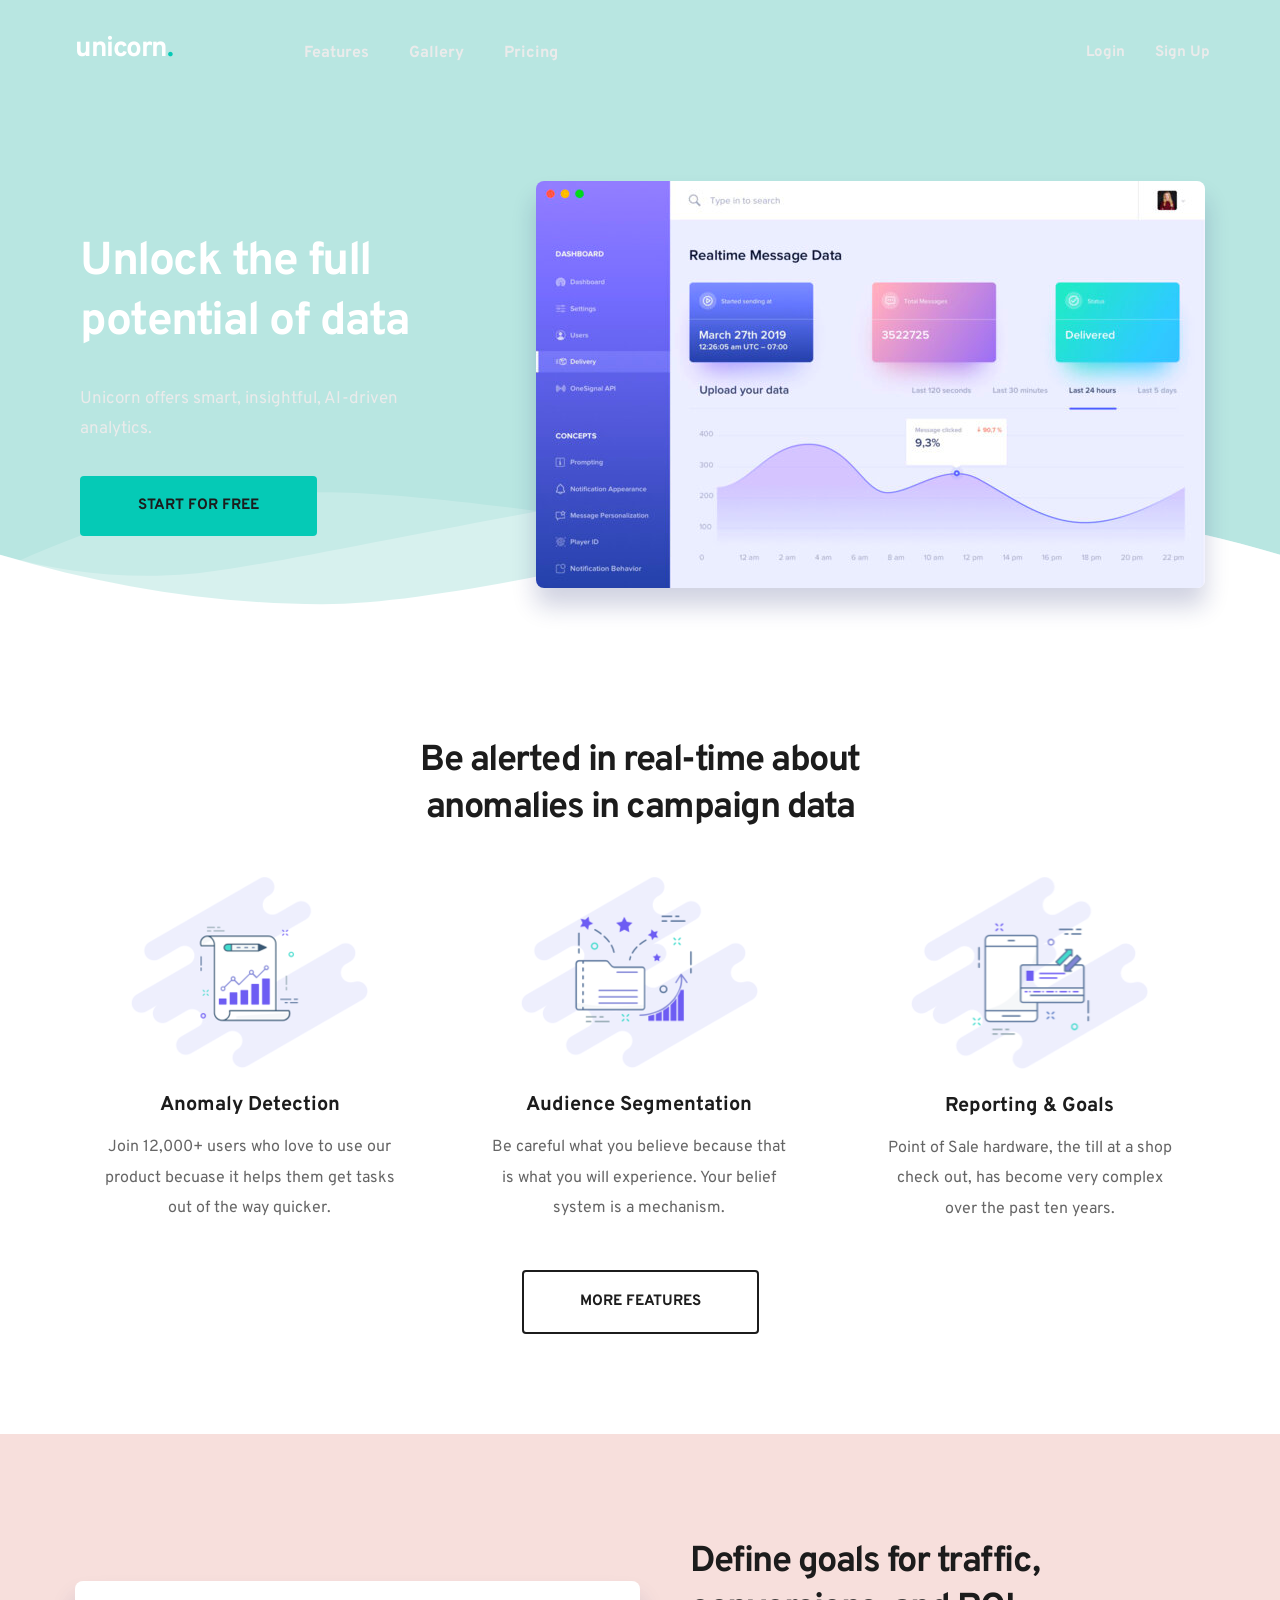
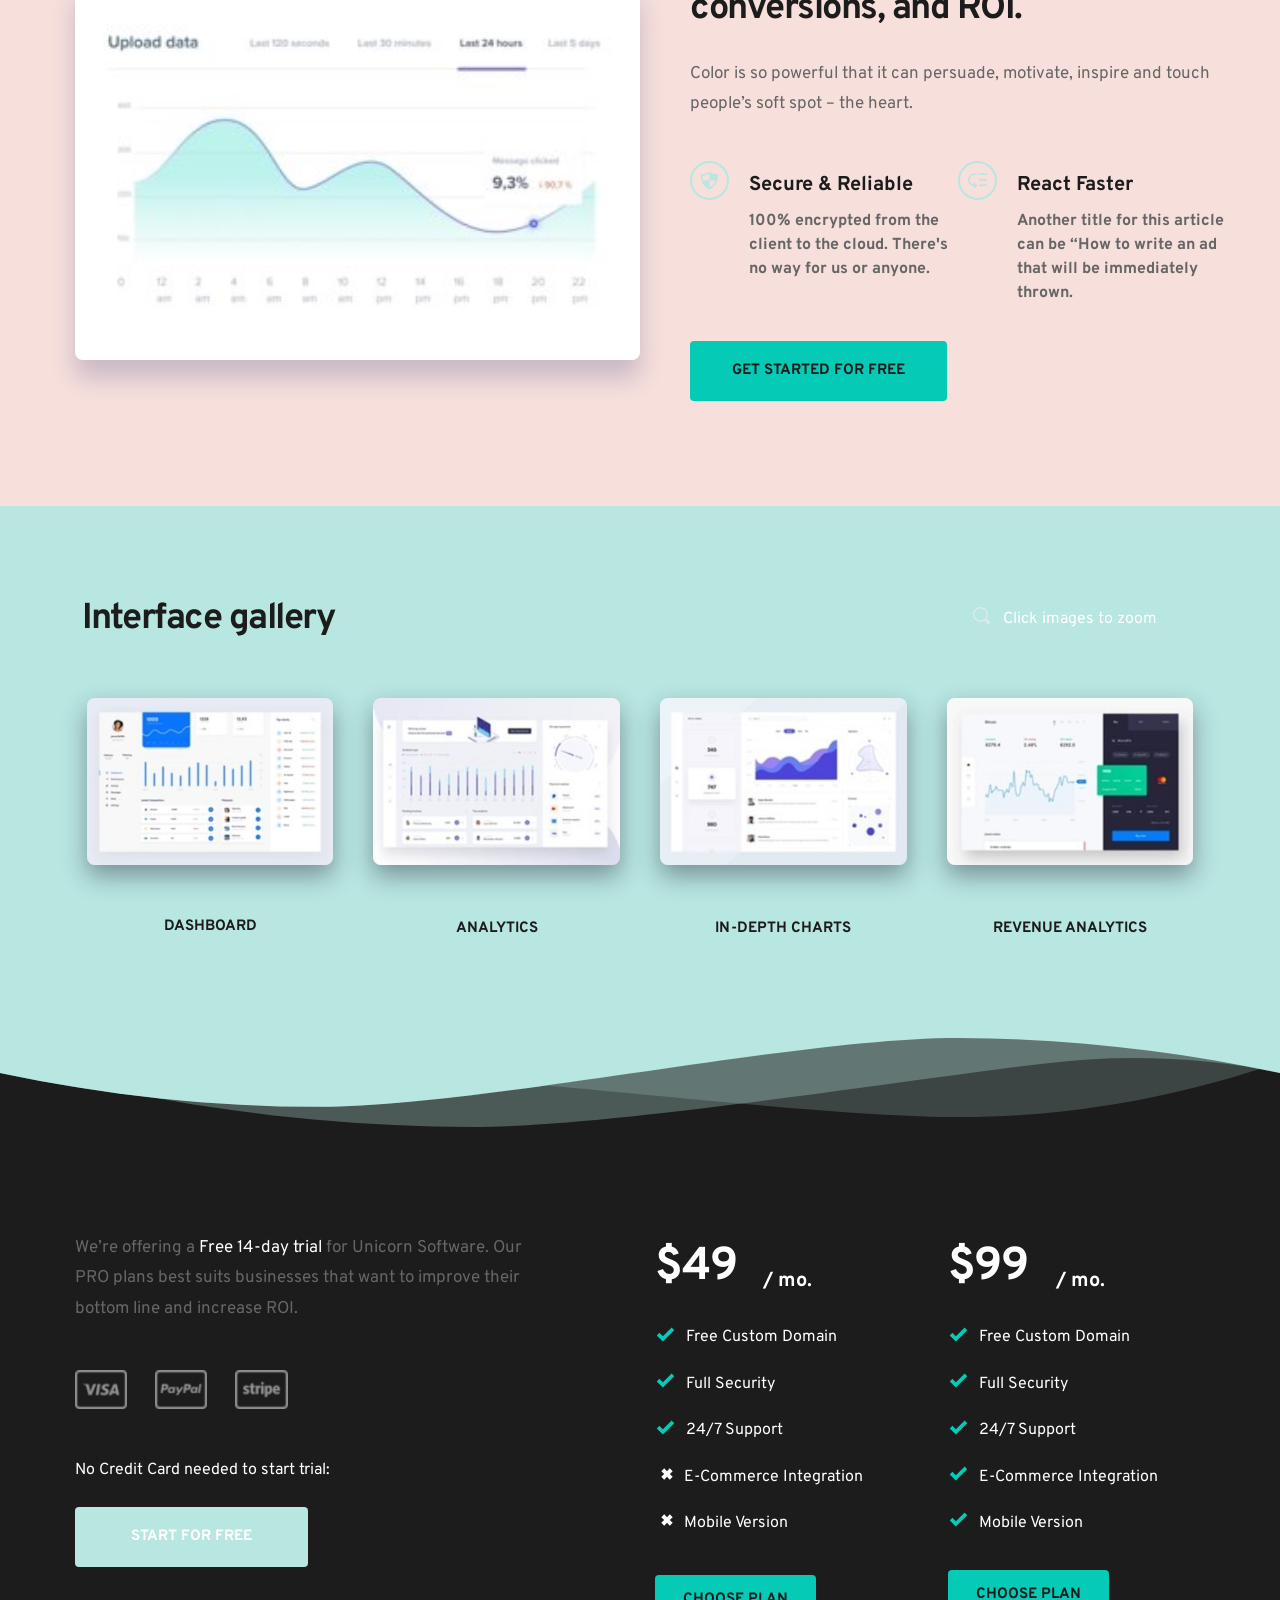
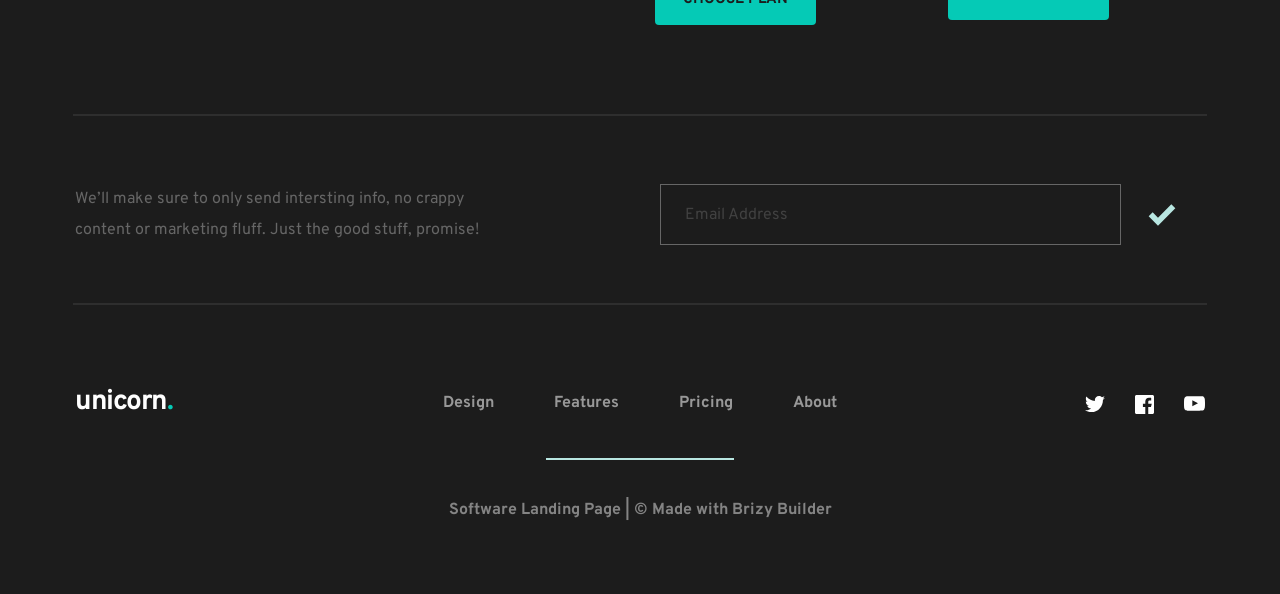
==== commit 447f5851: "brizy" ====
--- a/index.html
+++ b/index.html
@@ -1,356 +1,1215 @@
-<!DOCTYPE html>
-
-<html class="no-js" lang="en-US">
-
-	<head>
-
-		<meta charset="UTF-8">
-		<meta name="viewport" content="width=device-width, initial-scale=1.0" >
-
-		<link rel="profile" href="https://gmpg.org/xfn/11">
-
-		<title>weight &#8211; Just another WordPress site</title>
-<meta name='robots' content='noindex,nofollow' />
-<link rel='dns-prefetch' href='//s.w.org' />
-<link rel="alternate" type="application/rss+xml" title="weight &raquo; Feed" href="/feed/" />
-<link rel="alternate" type="application/rss+xml" title="weight &raquo; Comments Feed" href="/comments/feed/" />
-		<script>
-			window._wpemojiSettings = {"baseUrl":"https:\/\/s.w.org\/images\/core\/emoji\/13.0.0\/72x72\/","ext":".png","svgUrl":"https:\/\/s.w.org\/images\/core\/emoji\/13.0.0\/svg\/","svgExt":".svg","source":{"concatemoji":"\/wp-includes\/js\/wp-emoji-release.min.js?ver=5.5.1"}};
-			!function(e,a,t){var r,n,o,i,p=a.createElement("canvas"),s=p.getContext&&p.getContext("2d");function c(e,t){var a=String.fromCharCode;s.clearRect(0,0,p.width,p.height),s.fillText(a.apply(this,e),0,0);var r=p.toDataURL();return s.clearRect(0,0,p.width,p.height),s.fillText(a.apply(this,t),0,0),r===p.toDataURL()}function l(e){if(!s||!s.fillText)return!1;switch(s.textBaseline="top",s.font="600 32px Arial",e){case"flag":return!c([127987,65039,8205,9895,65039],[127987,65039,8203,9895,65039])&&(!c([55356,56826,55356,56819],[55356,56826,8203,55356,56819])&&!c([55356,57332,56128,56423,56128,56418,56128,56421,56128,56430,56128,56423,56128,56447],[55356,57332,8203,56128,56423,8203,56128,56418,8203,56128,56421,8203,56128,56430,8203,56128,56423,8203,56128,56447]));case"emoji":return!c([55357,56424,8205,55356,57212],[55357,56424,8203,55356,57212])}return!1}function d(e){var t=a.createElement("script");t.src=e,t.defer=t.type="text/javascript",a.getElementsByTagName("head")[0].appendChild(t)}for(i=Array("flag","emoji"),t.supports={everything:!0,everythingExceptFlag:!0},o=0;o<i.length;o++)t.supports[i[o]]=l(i[o]),t.supports.everything=t.supports.everything&&t.supports[i[o]],"flag"!==i[o]&&(t.supports.everythingExceptFlag=t.supports.everythingExceptFlag&&t.supports[i[o]]);t.supports.everythingExceptFlag=t.supports.everythingExceptFlag&&!t.supports.flag,t.DOMReady=!1,t.readyCallback=function(){t.DOMReady=!0},t.supports.everything||(n=function(){t.readyCallback()},a.addEventListener?(a.addEventListener("DOMContentLoaded",n,!1),e.addEventListener("load",n,!1)):(e.attachEvent("onload",n),a.attachEvent("onreadystatechange",function(){"complete"===a.readyState&&t.readyCallback()})),(r=t.source||{}).concatemoji?d(r.concatemoji):r.wpemoji&&r.twemoji&&(d(r.twemoji),d(r.wpemoji)))}(window,document,window._wpemojiSettings);
-		</script>
-		<style>
-img.wp-smiley,
-img.emoji {
-	display: inline !important;
-	border: none !important;
-	box-shadow: none !important;
-	height: 1em !important;
-	width: 1em !important;
-	margin: 0 .07em !important;
-	vertical-align: -0.1em !important;
-	background: none !important;
-	padding: 0 !important;
-}
-</style>
-	<link rel='stylesheet' id='wp-block-library-css'  href='/wp-includes/css/dist/block-library/style.min.css?ver=5.5.1' media='all' />
-<link rel='stylesheet' id='twentytwenty-style-css'  href='/wp-content/themes/twentytwenty/style.css?ver=1.5' media='all' />
-<style id='twentytwenty-style-inline-css'>
-.color-accent,.color-accent-hover:hover,.color-accent-hover:focus,:root .has-accent-color,.has-drop-cap:not(:focus):first-letter,.wp-block-button.is-style-outline,a { color: #cd2653; }blockquote,.border-color-accent,.border-color-accent-hover:hover,.border-color-accent-hover:focus { border-color: #cd2653; }button,.button,.faux-button,.wp-block-button__link,.wp-block-file .wp-block-file__button,input[type="button"],input[type="reset"],input[type="submit"],.bg-accent,.bg-accent-hover:hover,.bg-accent-hover:focus,:root .has-accent-background-color,.comment-reply-link { background-color: #cd2653; }.fill-children-accent,.fill-children-accent * { fill: #cd2653; }body,.entry-title a,:root .has-primary-color { color: #000000; }:root .has-primary-background-color { background-color: #000000; }cite,figcaption,.wp-caption-text,.post-meta,.entry-content .wp-block-archives li,.entry-content .wp-block-categories li,.entry-content .wp-block-latest-posts li,.wp-block-latest-comments__comment-date,.wp-block-latest-posts__post-date,.wp-block-embed figcaption,.wp-block-image figcaption,.wp-block-pullquote cite,.comment-metadata,.comment-respond .comment-notes,.comment-respond .logged-in-as,.pagination .dots,.entry-content hr:not(.has-background),hr.styled-separator,:root .has-secondary-color { color: #6d6d6d; }:root .has-secondary-background-color { background-color: #6d6d6d; }pre,fieldset,input,textarea,table,table *,hr { border-color: #dcd7ca; }caption,code,code,kbd,samp,.wp-block-table.is-style-stripes tbody tr:nth-child(odd),:root .has-subtle-background-background-color { background-color: #dcd7ca; }.wp-block-table.is-style-stripes { border-bottom-color: #dcd7ca; }.wp-block-latest-posts.is-grid li { border-top-color: #dcd7ca; }:root .has-subtle-background-color { color: #dcd7ca; }body:not(.overlay-header) .primary-menu > li > a,body:not(.overlay-header) .primary-menu > li > .icon,.modal-menu a,.footer-menu a, .footer-widgets a,#site-footer .wp-block-button.is-style-outline,.wp-block-pullquote:before,.singular:not(.overlay-header) .entry-header a,.archive-header a,.header-footer-group .color-accent,.header-footer-group .color-accent-hover:hover { color: #cd2653; }.social-icons a,#site-footer button:not(.toggle),#site-footer .button,#site-footer .faux-button,#site-footer .wp-block-button__link,#site-footer .wp-block-file__button,#site-footer input[type="button"],#site-footer input[type="reset"],#site-footer input[type="submit"] { background-color: #cd2653; }.header-footer-group,body:not(.overlay-header) #site-header .toggle,.menu-modal .toggle { color: #000000; }body:not(.overlay-header) .primary-menu ul { background-color: #000000; }body:not(.overlay-header) .primary-menu > li > ul:after { border-bottom-color: #000000; }body:not(.overlay-header) .primary-menu ul ul:after { border-left-color: #000000; }.site-description,body:not(.overlay-header) .toggle-inner .toggle-text,.widget .post-date,.widget .rss-date,.widget_archive li,.widget_categories li,.widget cite,.widget_pages li,.widget_meta li,.widget_nav_menu li,.powered-by-wordpress,.to-the-top,.singular .entry-header .post-meta,.singular:not(.overlay-header) .entry-header .post-meta a { color: #6d6d6d; }.header-footer-group pre,.header-footer-group fieldset,.header-footer-group input,.header-footer-group textarea,.header-footer-group table,.header-footer-group table *,.footer-nav-widgets-wrapper,#site-footer,.menu-modal nav *,.footer-widgets-outer-wrapper,.footer-top { border-color: #dcd7ca; }.header-footer-group table caption,body:not(.overlay-header) .header-inner .toggle-wrapper::before { background-color: #dcd7ca; }
-</style>
-<link rel='stylesheet' id='twentytwenty-print-style-css'  href='/wp-content/themes/twentytwenty/print.css?ver=1.5' media='print' />
-<script src='/wp-content/themes/twentytwenty/assets/js/index.js?ver=1.5' id='twentytwenty-js-js' async></script>
-<link rel="https://api.w.org/" href="/wp-json/" /><link rel="EditURI" type="application/rsd+xml" title="RSD" href="/xmlrpc.php?rsd" />
-<link rel="wlwmanifest" type="application/wlwmanifest+xml" href="/wp-includes/wlwmanifest.xml" /> 
-<meta name="generator" content="WordPress 5.5.1" />
-	<script>document.documentElement.className = document.documentElement.className.replace( 'no-js', 'js' );</script>
-	<style>.recentcomments a{display:inline !important;padding:0 !important;margin:0 !important;}</style>
-	</head>
-
-	<body class="home blog wp-embed-responsive enable-search-modal has-no-pagination showing-comments show-avatars footer-top-visible">
-
-		<a class="skip-link screen-reader-text" href="#site-content">Skip to the content</a>
-		<header id="site-header" class="header-footer-group" role="banner">
-
-			<div class="header-inner section-inner">
-
-				<div class="header-titles-wrapper">
-
-					
-						<button class="toggle search-toggle mobile-search-toggle" data-toggle-target=".search-modal" data-toggle-body-class="showing-search-modal" data-set-focus=".search-modal .search-field" aria-expanded="false">
-							<span class="toggle-inner">
-								<span class="toggle-icon">
-									<svg class="svg-icon" aria-hidden="true" role="img" focusable="false" xmlns="http://www.w3.org/2000/svg" width="23" height="23" viewBox="0 0 23 23"><path d="M38.710696,48.0601792 L43,52.3494831 L41.3494831,54 L37.0601792,49.710696 C35.2632422,51.1481185 32.9839107,52.0076499 30.5038249,52.0076499 C24.7027226,52.0076499 20,47.3049272 20,41.5038249 C20,35.7027226 24.7027226,31 30.5038249,31 C36.3049272,31 41.0076499,35.7027226 41.0076499,41.5038249 C41.0076499,43.9839107 40.1481185,46.2632422 38.710696,48.0601792 Z M36.3875844,47.1716785 C37.8030221,45.7026647 38.6734666,43.7048964 38.6734666,41.5038249 C38.6734666,36.9918565 35.0157934,33.3341833 30.5038249,33.3341833 C25.9918565,33.3341833 22.3341833,36.9918565 22.3341833,41.5038249 C22.3341833,46.0157934 25.9918565,49.6734666 30.5038249,49.6734666 C32.7048964,49.6734666 34.7026647,48.8030221 36.1716785,47.3875844 C36.2023931,47.347638 36.2360451,47.3092237 36.2726343,47.2726343 C36.3092237,47.2360451 36.347638,47.2023931 36.3875844,47.1716785 Z" transform="translate(-20 -31)" /></svg>								</span>
-								<span class="toggle-text">Search</span>
-							</span>
-						</button><!-- .search-toggle -->
-
-					
-					<div class="header-titles">
-
-						<h1 class="site-title"><a href="/">weight</a></h1><div class="site-description">Just another WordPress site</div><!-- .site-description -->
-					</div><!-- .header-titles -->
-
-					<button class="toggle nav-toggle mobile-nav-toggle" data-toggle-target=".menu-modal"  data-toggle-body-class="showing-menu-modal" aria-expanded="false" data-set-focus=".close-nav-toggle">
-						<span class="toggle-inner">
-							<span class="toggle-icon">
-								<svg class="svg-icon" aria-hidden="true" role="img" focusable="false" xmlns="http://www.w3.org/2000/svg" width="26" height="7" viewBox="0 0 26 7"><path fill-rule="evenodd" d="M332.5,45 C330.567003,45 329,43.4329966 329,41.5 C329,39.5670034 330.567003,38 332.5,38 C334.432997,38 336,39.5670034 336,41.5 C336,43.4329966 334.432997,45 332.5,45 Z M342,45 C340.067003,45 338.5,43.4329966 338.5,41.5 C338.5,39.5670034 340.067003,38 342,38 C343.932997,38 345.5,39.5670034 345.5,41.5 C345.5,43.4329966 343.932997,45 342,45 Z M351.5,45 C349.567003,45 348,43.4329966 348,41.5 C348,39.5670034 349.567003,38 351.5,38 C353.432997,38 355,39.5670034 355,41.5 C355,43.4329966 353.432997,45 351.5,45 Z" transform="translate(-329 -38)" /></svg>							</span>
-							<span class="toggle-text">Menu</span>
-						</span>
-					</button><!-- .nav-toggle -->
-
-				</div><!-- .header-titles-wrapper -->
-
-				<div class="header-navigation-wrapper">
-
-					
-							<nav class="primary-menu-wrapper" aria-label="Horizontal" role="navigation">
-
-								<ul class="primary-menu reset-list-style">
-
-								<li class="page_item page-item-2"><a href="/sample-page/">Sample Page</a></li>
-
-								</ul>
-
-							</nav><!-- .primary-menu-wrapper -->
-
-						
-						<div class="header-toggles hide-no-js">
-
-						
-							<div class="toggle-wrapper search-toggle-wrapper">
-
-								<button class="toggle search-toggle desktop-search-toggle" data-toggle-target=".search-modal" data-toggle-body-class="showing-search-modal" data-set-focus=".search-modal .search-field" aria-expanded="false">
-									<span class="toggle-inner">
-										<svg class="svg-icon" aria-hidden="true" role="img" focusable="false" xmlns="http://www.w3.org/2000/svg" width="23" height="23" viewBox="0 0 23 23"><path d="M38.710696,48.0601792 L43,52.3494831 L41.3494831,54 L37.0601792,49.710696 C35.2632422,51.1481185 32.9839107,52.0076499 30.5038249,52.0076499 C24.7027226,52.0076499 20,47.3049272 20,41.5038249 C20,35.7027226 24.7027226,31 30.5038249,31 C36.3049272,31 41.0076499,35.7027226 41.0076499,41.5038249 C41.0076499,43.9839107 40.1481185,46.2632422 38.710696,48.0601792 Z M36.3875844,47.1716785 C37.8030221,45.7026647 38.6734666,43.7048964 38.6734666,41.5038249 C38.6734666,36.9918565 35.0157934,33.3341833 30.5038249,33.3341833 C25.9918565,33.3341833 22.3341833,36.9918565 22.3341833,41.5038249 C22.3341833,46.0157934 25.9918565,49.6734666 30.5038249,49.6734666 C32.7048964,49.6734666 34.7026647,48.8030221 36.1716785,47.3875844 C36.2023931,47.347638 36.2360451,47.3092237 36.2726343,47.2726343 C36.3092237,47.2360451 36.347638,47.2023931 36.3875844,47.1716785 Z" transform="translate(-20 -31)" /></svg>										<span class="toggle-text">Search</span>
-									</span>
-								</button><!-- .search-toggle -->
-
-							</div>
-
-							
-						</div><!-- .header-toggles -->
-						
-				</div><!-- .header-navigation-wrapper -->
-
-			</div><!-- .header-inner -->
-
-			<div class="search-modal cover-modal header-footer-group" data-modal-target-string=".search-modal">
-
-	<div class="search-modal-inner modal-inner">
-
-		<div class="section-inner">
-
-			<form role="search" aria-label="Search for:" method="get" class="search-form" action="/">
-	<label for="search-form-1">
-		<span class="screen-reader-text">Search for:</span>
-		<input type="search" id="search-form-1" class="search-field" placeholder="Search &hellip;" value="" name="s" />
-	</label>
-	<input type="submit" class="search-submit" value="Search" />
-</form>
-
-			<button class="toggle search-untoggle close-search-toggle fill-children-current-color" data-toggle-target=".search-modal" data-toggle-body-class="showing-search-modal" data-set-focus=".search-modal .search-field" aria-expanded="false">
-				<span class="screen-reader-text">Close search</span>
-				<svg class="svg-icon" aria-hidden="true" role="img" focusable="false" xmlns="http://www.w3.org/2000/svg" width="16" height="16" viewBox="0 0 16 16"><polygon fill="" fill-rule="evenodd" points="6.852 7.649 .399 1.195 1.445 .149 7.899 6.602 14.352 .149 15.399 1.195 8.945 7.649 15.399 14.102 14.352 15.149 7.899 8.695 1.445 15.149 .399 14.102" /></svg>			</button><!-- .search-toggle -->
-
-		</div><!-- .section-inner -->
-
-	</div><!-- .search-modal-inner -->
-
-</div><!-- .menu-modal -->
-
-		</header><!-- #site-header -->
-
-		
-<div class="menu-modal cover-modal header-footer-group" data-modal-target-string=".menu-modal">
-
-	<div class="menu-modal-inner modal-inner">
-
-		<div class="menu-wrapper section-inner">
-
-			<div class="menu-top">
-
-				<button class="toggle close-nav-toggle fill-children-current-color" data-toggle-target=".menu-modal" data-toggle-body-class="showing-menu-modal" aria-expanded="false" data-set-focus=".menu-modal">
-					<span class="toggle-text">Close Menu</span>
-					<svg class="svg-icon" aria-hidden="true" role="img" focusable="false" xmlns="http://www.w3.org/2000/svg" width="16" height="16" viewBox="0 0 16 16"><polygon fill="" fill-rule="evenodd" points="6.852 7.649 .399 1.195 1.445 .149 7.899 6.602 14.352 .149 15.399 1.195 8.945 7.649 15.399 14.102 14.352 15.149 7.899 8.695 1.445 15.149 .399 14.102" /></svg>				</button><!-- .nav-toggle -->
-
-				
-					<nav class="mobile-menu" aria-label="Mobile" role="navigation">
-
-						<ul class="modal-menu reset-list-style">
-
-						<li class="page_item page-item-2"><div class="ancestor-wrapper"><a href="/sample-page/">Sample Page</a></div><!-- .ancestor-wrapper --></li>
-
-						</ul>
-
-					</nav>
-
-					
-			</div><!-- .menu-top -->
-
-			<div class="menu-bottom">
-
-				
-			</div><!-- .menu-bottom -->
-
-		</div><!-- .menu-wrapper -->
-
-	</div><!-- .menu-modal-inner -->
-
-</div><!-- .menu-modal -->
-
-<main id="site-content" role="main">
-
-	
-<article class="post-1 post type-post status-publish format-standard hentry category-uncategorized" id="post-1">
-
-	
-<header class="entry-header has-text-align-center">
-
-	<div class="entry-header-inner section-inner medium">
-
-		
-			<div class="entry-categories">
-				<span class="screen-reader-text">Categories</span>
-				<div class="entry-categories-inner">
-					<a href="/category/uncategorized/" rel="category tag">Uncategorized</a>				</div><!-- .entry-categories-inner -->
-			</div><!-- .entry-categories -->
-
-			<h2 class="entry-title heading-size-1"><a href="/2020/09/24/hello-world/">Hello world!</a></h2>
-		<div class="post-meta-wrapper post-meta-single post-meta-single-top">
-
-			<ul class="post-meta">
-
-									<li class="post-author meta-wrapper">
-						<span class="meta-icon">
-							<span class="screen-reader-text">Post author</span>
-							<svg class="svg-icon" aria-hidden="true" role="img" focusable="false" xmlns="http://www.w3.org/2000/svg" width="18" height="20" viewBox="0 0 18 20"><path fill="" d="M18,19 C18,19.5522847 17.5522847,20 17,20 C16.4477153,20 16,19.5522847 16,19 L16,17 C16,15.3431458 14.6568542,14 13,14 L5,14 C3.34314575,14 2,15.3431458 2,17 L2,19 C2,19.5522847 1.55228475,20 1,20 C0.44771525,20 0,19.5522847 0,19 L0,17 C0,14.2385763 2.23857625,12 5,12 L13,12 C15.7614237,12 18,14.2385763 18,17 L18,19 Z M9,10 C6.23857625,10 4,7.76142375 4,5 C4,2.23857625 6.23857625,0 9,0 C11.7614237,0 14,2.23857625 14,5 C14,7.76142375 11.7614237,10 9,10 Z M9,8 C10.6568542,8 12,6.65685425 12,5 C12,3.34314575 10.6568542,2 9,2 C7.34314575,2 6,3.34314575 6,5 C6,6.65685425 7.34314575,8 9,8 Z" /></svg>						</span>
-						<span class="meta-text">
-							By <a href="/author/neville/">neville</a>						</span>
-					</li>
-										<li class="post-date meta-wrapper">
-						<span class="meta-icon">
-							<span class="screen-reader-text">Post date</span>
-							<svg class="svg-icon" aria-hidden="true" role="img" focusable="false" xmlns="http://www.w3.org/2000/svg" width="18" height="19" viewBox="0 0 18 19"><path fill="" d="M4.60069444,4.09375 L3.25,4.09375 C2.47334957,4.09375 1.84375,4.72334957 1.84375,5.5 L1.84375,7.26736111 L16.15625,7.26736111 L16.15625,5.5 C16.15625,4.72334957 15.5266504,4.09375 14.75,4.09375 L13.3993056,4.09375 L13.3993056,4.55555556 C13.3993056,5.02154581 13.0215458,5.39930556 12.5555556,5.39930556 C12.0895653,5.39930556 11.7118056,5.02154581 11.7118056,4.55555556 L11.7118056,4.09375 L6.28819444,4.09375 L6.28819444,4.55555556 C6.28819444,5.02154581 5.9104347,5.39930556 5.44444444,5.39930556 C4.97845419,5.39930556 4.60069444,5.02154581 4.60069444,4.55555556 L4.60069444,4.09375 Z M6.28819444,2.40625 L11.7118056,2.40625 L11.7118056,1 C11.7118056,0.534009742 12.0895653,0.15625 12.5555556,0.15625 C13.0215458,0.15625 13.3993056,0.534009742 13.3993056,1 L13.3993056,2.40625 L14.75,2.40625 C16.4586309,2.40625 17.84375,3.79136906 17.84375,5.5 L17.84375,15.875 C17.84375,17.5836309 16.4586309,18.96875 14.75,18.96875 L3.25,18.96875 C1.54136906,18.96875 0.15625,17.5836309 0.15625,15.875 L0.15625,5.5 C0.15625,3.79136906 1.54136906,2.40625 3.25,2.40625 L4.60069444,2.40625 L4.60069444,1 C4.60069444,0.534009742 4.97845419,0.15625 5.44444444,0.15625 C5.9104347,0.15625 6.28819444,0.534009742 6.28819444,1 L6.28819444,2.40625 Z M1.84375,8.95486111 L1.84375,15.875 C1.84375,16.6516504 2.47334957,17.28125 3.25,17.28125 L14.75,17.28125 C15.5266504,17.28125 16.15625,16.6516504 16.15625,15.875 L16.15625,8.95486111 L1.84375,8.95486111 Z" /></svg>						</span>
-						<span class="meta-text">
-							<a href="/2020/09/24/hello-world/">September 24, 2020</a>
-						</span>
-					</li>
-										<li class="post-comment-link meta-wrapper">
-						<span class="meta-icon">
-							<svg class="svg-icon" aria-hidden="true" role="img" focusable="false" xmlns="http://www.w3.org/2000/svg" width="19" height="19" viewBox="0 0 19 19"><path d="M9.43016863,13.2235931 C9.58624731,13.094699 9.7823475,13.0241935 9.98476849,13.0241935 L15.0564516,13.0241935 C15.8581553,13.0241935 16.5080645,12.3742843 16.5080645,11.5725806 L16.5080645,3.44354839 C16.5080645,2.64184472 15.8581553,1.99193548 15.0564516,1.99193548 L3.44354839,1.99193548 C2.64184472,1.99193548 1.99193548,2.64184472 1.99193548,3.44354839 L1.99193548,11.5725806 C1.99193548,12.3742843 2.64184472,13.0241935 3.44354839,13.0241935 L5.76612903,13.0241935 C6.24715123,13.0241935 6.63709677,13.4141391 6.63709677,13.8951613 L6.63709677,15.5301903 L9.43016863,13.2235931 Z M3.44354839,14.766129 C1.67980032,14.766129 0.25,13.3363287 0.25,11.5725806 L0.25,3.44354839 C0.25,1.67980032 1.67980032,0.25 3.44354839,0.25 L15.0564516,0.25 C16.8201997,0.25 18.25,1.67980032 18.25,3.44354839 L18.25,11.5725806 C18.25,13.3363287 16.8201997,14.766129 15.0564516,14.766129 L10.2979143,14.766129 L6.32072889,18.0506004 C5.75274472,18.5196577 4.89516129,18.1156602 4.89516129,17.3790323 L4.89516129,14.766129 L3.44354839,14.766129 Z" /></svg>						</span>
-						<span class="meta-text">
-							<a href="/2020/09/24/hello-world/#comments">1 Comment<span class="screen-reader-text"> on Hello world!</span></a>						</span>
-					</li>
-					
-			</ul><!-- .post-meta -->
-
-		</div><!-- .post-meta-wrapper -->
-
-		
-	</div><!-- .entry-header-inner -->
-
-</header><!-- .entry-header -->
-
-	<div class="post-inner thin ">
-
-		<div class="entry-content">
-
-			
-<p>Welcome to WordPress. This is your first post. Edit or delete it, then start writing!</p>
-
-		</div><!-- .entry-content -->
-
-	</div><!-- .post-inner -->
-
-	<div class="section-inner">
-		
-	</div><!-- .section-inner -->
-
-	
-</article><!-- .post -->
-
-	
-</main><!-- #site-content -->
-
-
-	<div class="footer-nav-widgets-wrapper header-footer-group">
-
-		<div class="footer-inner section-inner">
-
-			
-			
-				<aside class="footer-widgets-outer-wrapper" role="complementary">
-
-					<div class="footer-widgets-wrapper">
-
-						
-							<div class="footer-widgets column-one grid-item">
-								<div class="widget widget_search"><div class="widget-content"><form role="search"  method="get" class="search-form" action="/">
-	<label for="search-form-2">
-		<span class="screen-reader-text">Search for:</span>
-		<input type="search" id="search-form-2" class="search-field" placeholder="Search &hellip;" value="" name="s" />
-	</label>
-	<input type="submit" class="search-submit" value="Search" />
-</form>
-</div></div>
-		<div class="widget widget_recent_entries"><div class="widget-content">
-		<h2 class="widget-title subheading heading-size-3">Recent Posts</h2>
-		<ul>
-											<li>
-					<a href="/2020/09/24/hello-world/">Hello world!</a>
-									</li>
-					</ul>
-
-		</div></div><div class="widget widget_recent_comments"><div class="widget-content"><h2 class="widget-title subheading heading-size-3">Recent Comments</h2><ul id="recentcomments"><li class="recentcomments"><span class="comment-author-link"><a href='https://wordpress.org/' rel='external nofollow ugc' class='url'>A WordPress Commenter</a></span> on <a href="/2020/09/24/hello-world/#comment-1">Hello world!</a></li></ul></div></div>							</div>
-
-						
-						
-							<div class="footer-widgets column-two grid-item">
-								<div class="widget widget_archive"><div class="widget-content"><h2 class="widget-title subheading heading-size-3">Archives</h2>
-			<ul>
-					<li><a href='/2020/09/'>September 2020</a></li>
-			</ul>
-
-			</div></div><div class="widget widget_categories"><div class="widget-content"><h2 class="widget-title subheading heading-size-3">Categories</h2>
-			<ul>
-					<li class="cat-item cat-item-1"><a href="/category/uncategorized/">Uncategorized</a>
-</li>
-			</ul>
-
-			</div></div><div class="widget widget_meta"><div class="widget-content"><h2 class="widget-title subheading heading-size-3">Meta</h2>
-		<ul>
-						<li><a href="/wp-login.php">Log in</a></li>
-			<li><a href="/feed/">Entries feed</a></li>
-			<li><a href="/comments/feed/">Comments feed</a></li>
-
-			<li><a href="https://wordpress.org/">WordPress.org</a></li>
-		</ul>
-
-		</div></div>							</div>
-
-						
-					</div><!-- .footer-widgets-wrapper -->
-
-				</aside><!-- .footer-widgets-outer-wrapper -->
-
-			
-		</div><!-- .footer-inner -->
-
-	</div><!-- .footer-nav-widgets-wrapper -->
-
-
-			<footer id="site-footer" role="contentinfo" class="header-footer-group">
-
-				<div class="section-inner">
-
-					<div class="footer-credits">
-
-						<p class="footer-copyright">&copy;
-							2020							<a href="/">weight</a>
-						</p><!-- .footer-copyright -->
-
-						<p class="powered-by-wordpress">
-							<a href="https://wordpress.org/">
-								Powered by WordPress							</a>
-						</p><!-- .powered-by-wordpress -->
-
-					</div><!-- .footer-credits -->
-
-					<a class="to-the-top" href="#site-header">
-						<span class="to-the-top-long">
-							To the top <span class="arrow" aria-hidden="true">&uarr;</span>						</span><!-- .to-the-top-long -->
-						<span class="to-the-top-short">
-							Up <span class="arrow" aria-hidden="true">&uarr;</span>						</span><!-- .to-the-top-short -->
-					</a><!-- .to-the-top -->
-
-				</div><!-- .section-inner -->
-
-			</footer><!-- #site-footer -->
-
-		<script src='/wp-includes/js/wp-embed.min.js?ver=5.5.1' id='wp-embed-js'></script>
-	<script>
-	/(trident|msie)/i.test(navigator.userAgent)&&document.getElementById&&window.addEventListener&&window.addEventListener("hashchange",function(){var t,e=location.hash.substring(1);/^[A-z0-9_-]+$/.test(e)&&(t=document.getElementById(e))&&(/^(?:a|select|input|button|textarea)$/i.test(t.tagName)||(t.tabIndex=-1),t.focus())},!1);
-	</script>
-	
-	</body>
-</html>
+<!DOCTYPE html><html lang="en"><head><meta charset="utf-8"><link rel="icon" href="assets/fcde519aa431fc25c1beadadf0a41292.ico" sizes="16x16"><title>Home</title><meta name="description" content=""><meta property="og:title" content=""><meta property="og:description" content=""><meta property="og:url" content=""><meta content="summary_large_image" name="twitter:card"><meta content="width=device-width,initial-scale=1" name="viewport"><link class="brz-link brz-link-preview" href="assets/c2c563acbaedbea1383eaadd82d8711d.css" rel="stylesheet"><link class="brz-link brz-link-preview-pro" href="assets/4b30915da3fb1a1a7cca60c453c96942.css" rel="stylesheet"><style class="brz-style">.brz .css-ezn01a, .brz [data-css-ezn01a] {color: rgba(184,230,225,1);border-color: rgba(184,230,225,1);background-color: rgba(189,225,244,0);background-image: none;border-width: 2px;border-style: solid;width: 39px;height: 39px;font-size: 19px;padding: 8px;border-radius: 20px;stroke-width: 0;transition: all .5s ease-in-out;transition-property: background,border-radius,color,border-color,box-shadow;-webkit-transition: all .5s ease-in-out;-moz-transition: all .5s ease-in-out;-webkit-transition-property: background,border-radius,color,border-color,box-shadow;-moz-transition-property: background,border-radius,color,border-color,box-shadow;}
+@media (min-width: 991px) {.brz .css-ezn01a:hover, .brz [data-css-ezn01a]:hover {color: rgba(184,230,225,1);border-color: rgba(184,230,225,.4);background-color: rgba(237,238,250,.42);background-image: none;}}
+@media (max-width: 991px) {.brz .css-ezn01a, .brz [data-css-ezn01a] {width: 39px;height: 39px;font-size: 19px;padding: 8px;border-radius: 20px;stroke-width: 0;}}
+@media (max-width: 767px) {.brz .css-ezn01a, .brz [data-css-ezn01a] {width: 39px;height: 39px;font-size: 19px;padding: 8px;border-radius: 20px;stroke-width: 0;}}
+.brz .css-1m7iaos, .brz [data-css-1m7iaos] {color: rgba(184,230,225,1);border-color: rgba(184,230,225,1);background-color: rgba(189,225,244,0);background-image: none;border-width: 2px;border-style: solid;width: 39px;height: 39px;font-size: 19px;padding: 8px;border-radius: 20px;stroke-width: 0;transition: all .5s ease-in-out;transition-property: background,border-radius,color,border-color,box-shadow;-webkit-transition: all .5s ease-in-out;-moz-transition: all .5s ease-in-out;-webkit-transition-property: background,border-radius,color,border-color,box-shadow;-moz-transition-property: background,border-radius,color,border-color,box-shadow;}
+@media (min-width: 991px) {.brz .css-1m7iaos:hover, .brz [data-css-1m7iaos]:hover {color: rgba(184,230,225,1);border-color: rgba(184,230,225,.4);background-color: rgba(237,238,250,.39);background-image: none;}}
+@media (max-width: 991px) {.brz .css-1m7iaos, .brz [data-css-1m7iaos] {width: 39px;height: 39px;font-size: 19px;padding: 8px;border-radius: 20px;stroke-width: 0;}}
+@media (max-width: 767px) {.brz .css-1m7iaos, .brz [data-css-1m7iaos] {width: 39px;height: 39px;font-size: 19px;padding: 8px;border-radius: 20px;stroke-width: 0;}}
+.brz .css-1t88smr, .brz [data-css-1t88smr] {color: rgba(235,235,235,.7);border-color: rgba(35,157,219,0);background-color: rgba(189,225,244,0);background-image: none;border-width: 0;border-style: solid;width: 18px;height: 18px;font-size: 18px;padding: 0px;border-radius: 0;stroke-width: 0;transition: all .5s ease-in-out;transition-property: background,border-radius,color,border-color,box-shadow;-webkit-transition: all .5s ease-in-out;-moz-transition: all .5s ease-in-out;-webkit-transition-property: background,border-radius,color,border-color,box-shadow;-moz-transition-property: background,border-radius,color,border-color,box-shadow;}
+@media (min-width: 991px) {.brz .css-1t88smr:hover, .brz [data-css-1t88smr]:hover {color: rgba(255,255,255,.7);border-color: rgba(35,157,219,0);background-color: rgba(189,225,244,0);background-image: none;}}
+@media (max-width: 991px) {.brz .css-1t88smr, .brz [data-css-1t88smr] {width: 18px;height: 18px;font-size: 18px;padding: 0px;border-radius: 0px;stroke-width: 0;}}
+@media (max-width: 767px) {.brz .css-1t88smr, .brz [data-css-1t88smr] {width: 18px;height: 18px;font-size: 18px;padding: 0px;border-radius: 0px;stroke-width: 0;}}
+.brz .css-wtjz1e, .brz [data-css-wtjz1e] {color: rgba(5,202,182,1);border-color: rgba(35,157,219,0);background-color: rgba(189,225,244,0);background-image: none;border-width: 0;border-style: solid;width: 21px;height: 21px;font-size: 21px;padding: 0px;border-radius: 0;stroke-width: 0;transition: all .5s ease-in-out;transition-property: background,border-radius,color,border-color,box-shadow;-webkit-transition: all .5s ease-in-out;-moz-transition: all .5s ease-in-out;-webkit-transition-property: background,border-radius,color,border-color,box-shadow;-moz-transition-property: background,border-radius,color,border-color,box-shadow;}
+@media (min-width: 991px) {.brz .css-wtjz1e:hover, .brz [data-css-wtjz1e]:hover {color: rgba(5,202,182,1);border-color: rgba(35,157,219,0);background-color: rgba(189,225,244,0);background-image: none;}}
+@media (max-width: 991px) {.brz .css-wtjz1e, .brz [data-css-wtjz1e] {width: 21px;height: 21px;font-size: 21px;padding: 0px;border-radius: 0px;stroke-width: 0;}}
+@media (max-width: 767px) {.brz .css-wtjz1e, .brz [data-css-wtjz1e] {width: 21px;height: 21px;font-size: 21px;padding: 0px;border-radius: 0px;stroke-width: 0;}}
+.brz .css-gzcfe2, .brz [data-css-gzcfe2] {color: rgba(255,255,255,1);border-color: rgba(35,157,219,0);background-color: rgba(189,225,244,0);background-image: none;border-width: 0;border-style: solid;width: 24px;height: 24px;font-size: 24px;padding: 0px;border-radius: 0;stroke-width: 0;transition: all .5s ease-in-out;transition-property: background,border-radius,color,border-color,box-shadow;-webkit-transition: all .5s ease-in-out;-moz-transition: all .5s ease-in-out;-webkit-transition-property: background,border-radius,color,border-color,box-shadow;-moz-transition-property: background,border-radius,color,border-color,box-shadow;}
+@media (min-width: 991px) {.brz .css-gzcfe2:hover, .brz [data-css-gzcfe2]:hover {color: rgba(255,255,255,1);border-color: rgba(35,157,219,0);background-color: rgba(189,225,244,0);background-image: none;}}
+@media (max-width: 991px) {.brz .css-gzcfe2, .brz [data-css-gzcfe2] {width: 24px;height: 24px;font-size: 24px;padding: 0px;border-radius: 0px;stroke-width: 0;}}
+@media (max-width: 767px) {.brz .css-gzcfe2, .brz [data-css-gzcfe2] {width: 24px;height: 24px;font-size: 24px;padding: 0px;border-radius: 0px;stroke-width: 0;}}
+.brz .css-mdgmc7, .brz [data-css-mdgmc7] {color: rgba(255,255,255,1);border-color: rgba(35,157,219,0);background-color: rgba(189,225,244,0);background-image: none;border-width: 0;border-style: solid;width: 20px;height: 20px;font-size: 20px;padding: 0px;border-radius: 0;stroke-width: 0;transition: all .5s ease-in-out;transition-property: background,border-radius,color,border-color,box-shadow;-webkit-transition: all .5s ease-in-out;-moz-transition: all .5s ease-in-out;-webkit-transition-property: background,border-radius,color,border-color,box-shadow;-moz-transition-property: background,border-radius,color,border-color,box-shadow;}
+@media (min-width: 991px) {.brz .css-mdgmc7:hover, .brz [data-css-mdgmc7]:hover {color: rgba(5,202,182,1);border-color: rgba(35,157,219,0);background-color: rgba(189,225,244,0);background-image: none;}}
+@media (max-width: 991px) {.brz .css-mdgmc7, .brz [data-css-mdgmc7] {width: 20px;height: 20px;font-size: 20px;padding: 0px;border-radius: 0px;stroke-width: 0;}}
+@media (max-width: 767px) {.brz .css-mdgmc7, .brz [data-css-mdgmc7] {width: 20px;height: 20px;font-size: 20px;padding: 0px;border-radius: 0px;stroke-width: 0;}}
+.brz .css-1wal77m, .brz [data-css-1wal77m] {color: rgba(255,255,255,1);border-color: rgba(35,157,219,0);background-color: rgba(189,225,244,0);background-image: none;border-width: 0;border-style: solid;width: 19px;height: 19px;font-size: 19px;padding: 0px;border-radius: 0;stroke-width: 0;transition: all .5s ease-in-out;transition-property: background,border-radius,color,border-color,box-shadow;-webkit-transition: all .5s ease-in-out;-moz-transition: all .5s ease-in-out;-webkit-transition-property: background,border-radius,color,border-color,box-shadow;-moz-transition-property: background,border-radius,color,border-color,box-shadow;}
+@media (min-width: 991px) {.brz .css-1wal77m:hover, .brz [data-css-1wal77m]:hover {color: rgba(5,202,182,1);border-color: rgba(35,157,219,0);background-color: rgba(189,225,244,0);background-image: none;}}
+@media (max-width: 991px) {.brz .css-1wal77m, .brz [data-css-1wal77m] {width: 19px;height: 19px;font-size: 19px;padding: 0px;border-radius: 0px;stroke-width: 0;}}
+@media (max-width: 767px) {.brz .css-1wal77m, .brz [data-css-1wal77m] {width: 19px;height: 19px;font-size: 19px;padding: 0px;border-radius: 0px;stroke-width: 0;}}
+.brz .css-1xrnwg, .brz [data-css-1xrnwg] {color: rgba(255,255,255,1);border-color: rgba(35,157,219,0);background-color: rgba(189,225,244,0);background-image: none;border-width: 0;border-style: solid;width: 21px;height: 21px;font-size: 21px;padding: 0px;border-radius: 0;stroke-width: 0;transition: all .5s ease-in-out;transition-property: background,border-radius,color,border-color,box-shadow;-webkit-transition: all .5s ease-in-out;-moz-transition: all .5s ease-in-out;-webkit-transition-property: background,border-radius,color,border-color,box-shadow;-moz-transition-property: background,border-radius,color,border-color,box-shadow;}
+@media (min-width: 991px) {.brz .css-1xrnwg:hover, .brz [data-css-1xrnwg]:hover {color: rgba(5,202,182,1);border-color: rgba(35,157,219,0);background-color: rgba(189,225,244,0);background-image: none;}}
+@media (max-width: 991px) {.brz .css-1xrnwg, .brz [data-css-1xrnwg] {width: 21px;height: 21px;font-size: 21px;padding: 0px;border-radius: 0px;stroke-width: 0;}}
+@media (max-width: 767px) {.brz .css-1xrnwg, .brz [data-css-1xrnwg] {width: 21px;height: 21px;font-size: 21px;padding: 0px;border-radius: 0px;stroke-width: 0;}}</style><style class="brz-style">.brz .brz-css-ljjaa {z-index: auto;margin: 0;}
+.brz .brz-css-ljjaa .brz-section__content {min-height: auto;}
+.brz .brz-css-ljjaa > .slick-slider > .brz-slick-slider__dots {color: rgba(0,0,0,1);}
+.brz .brz-css-ljjaa > .slick-slider > .brz-slick-slider__arrow {color: rgba(0,0,0,.7);}
+@media (min-width:991px) {.brz .brz-css-ljjaa {display: block;}
+	.brz .brz-css-ljjaa .brz-container__wrap {align-items: center;}}
+@media (min-width:991px) {.brz .brz-css-ljjaa > .slick-slider > .brz-slick-slider__arrow:hover {color: rgba(0,0,0,1);}}
+@media (max-width:991px) and (min-width:768px) {.brz .brz-css-ljjaa {z-index: auto;margin: 0;}
+	.brz .brz-css-ljjaa .brz-section__content {min-height: auto;}
+	.brz .brz-css-ljjaa > .slick-slider > .brz-slick-slider__dots {color: rgba(0,0,0,1);}
+	.brz .brz-css-ljjaa > .slick-slider > .brz-slick-slider__arrow {color: rgba(0,0,0,.7);}}
+@media (max-width:991px) and (min-width:768px) {.brz .brz-css-ljjaa {display: block;}
+	.brz .brz-css-ljjaa .brz-container__wrap {align-items: center;}}
+@media (max-width:767px) {.brz .brz-css-ljjaa {z-index: auto;margin: 0;}
+	.brz .brz-css-ljjaa .brz-section__content {min-height: auto;}
+	.brz .brz-css-ljjaa > .slick-slider > .brz-slick-slider__dots {color: rgba(0,0,0,1);}
+	.brz .brz-css-ljjaa > .slick-slider > .brz-slick-slider__arrow {color: rgba(0,0,0,.7);}}
+@media (max-width:767px) {.brz .brz-css-ljjaa {display: block;}
+	.brz .brz-css-ljjaa .brz-container__wrap {align-items: center;}}
+.brz .brz-css-cmvjv > .brz-bg-media {border: 0px solid rgba(102,115,141,0);border-radius: 0;}
+.brz .brz-css-cmvjv > .brz-bg-media > .brz-bg-image {background-image: none;}
+.brz .brz-css-cmvjv > .brz-bg-media > .brz-bg-color {background-color: rgba(0,0,0,0);background-image: none;}
+.brz .brz-css-cmvjv > .brz-bg-media > .brz-bg-map {display: none;}
+.brz .brz-css-cmvjv > .brz-bg-media > .brz-bg-shape__top {background-image: none;background-size: 100% 100px;height: 100px;transform: rotateX(0deg) rotateY(0deg);z-index: auto;}
+.brz .brz-css-cmvjv > .brz-bg-media > .brz-bg-shape__bottom {background-image: none;background-size: 100% 100px;height: 100px;transform: rotateX(-180deg) rotateY(-180deg);z-index: auto;}
+.brz .brz-css-cmvjv > .brz-bg-content {padding: 75px 0px 75px 0px;display: flex;}
+@media (min-width:991px) {.brz .brz-css-cmvjv > .brz-bg-media > .brz-bg-image {background-attachment: scroll;}}
+@media (max-width:991px) and (min-width:768px) {.brz .brz-css-cmvjv > .brz-bg-media {border: 0px solid rgba(102,115,141,0);border-radius: 0;}
+	.brz .brz-css-cmvjv > .brz-bg-media > .brz-bg-image {background-image: none;}
+	.brz .brz-css-cmvjv > .brz-bg-media > .brz-bg-color {background-color: rgba(0,0,0,0);background-image: none;}
+	.brz .brz-css-cmvjv > .brz-bg-media > .brz-bg-map {display: none;}
+	.brz .brz-css-cmvjv > .brz-bg-media > .brz-bg-shape__top {background-image: none;background-size: 100% 100px;height: 100px;transform: rotateX(0deg) rotateY(0deg);z-index: auto;}
+	.brz .brz-css-cmvjv > .brz-bg-media > .brz-bg-shape__bottom {background-image: none;background-size: 100% 100px;height: 100px;transform: rotateX(-180deg) rotateY(-180deg);z-index: auto;}
+	.brz .brz-css-cmvjv > .brz-bg-content {padding: 50px 15px 50px 15px;display: flex;}}
+@media (max-width:767px) {.brz .brz-css-cmvjv > .brz-bg-media {border: 0px solid rgba(102,115,141,0);border-radius: 0;}
+	.brz .brz-css-cmvjv > .brz-bg-media > .brz-bg-image {background-image: none;}
+	.brz .brz-css-cmvjv > .brz-bg-media > .brz-bg-color {background-color: rgba(0,0,0,0);background-image: none;}
+	.brz .brz-css-cmvjv > .brz-bg-media > .brz-bg-map {display: none;}
+	.brz .brz-css-cmvjv > .brz-bg-media > .brz-bg-shape__top {background-image: none;background-size: 100% 100px;height: 100px;transform: rotateX(0deg) rotateY(0deg);z-index: auto;}
+	.brz .brz-css-cmvjv > .brz-bg-media > .brz-bg-shape__bottom {background-image: none;background-size: 100% 100px;height: 100px;transform: rotateX(-180deg) rotateY(-180deg);z-index: auto;}
+	.brz .brz-css-cmvjv > .brz-bg-content {padding: 25px 15px 25px 15px;display: flex;}}
+.brz .brz-css-jddqj {border: 0px solid transparent;}
+@media (min-width:991px) {.brz .brz-css-jddqj {max-width: 100%;}}
+@media (max-width:991px) and (min-width:768px) {.brz .brz-css-jddqj {border: 0px solid transparent;}}
+@media (max-width:991px) and (min-width:768px) {.brz .brz-css-jddqj {max-width: 100%;}}
+@media (max-width:767px) {.brz .brz-css-jddqj {border: 0px solid transparent;}}
+@media (max-width:767px) {.brz .brz-css-jddqj {max-width: 100%;}}
+@media (min-width:991px) {.brz .brz-css-tgped {max-width: 1170px;}}
+@media (max-width:991px) and (min-width:768px) {.brz .brz-css-tgped {max-width: 1170px;}}
+@media (max-width:767px) {.brz .brz-css-tgped {max-width: 1170px;}}
+.brz .brz-css-jgsdk {margin: 0;}
+@media (max-width:991px) and (min-width:768px) {.brz .brz-css-jgsdk {margin: 0;}}
+@media (max-width:767px) {.brz .brz-css-jgsdk {margin: 0;}}
+.brz .brz-css-qgbej {z-index: auto;align-items: flex-start;}
+.brz .brz-css-qgbej > .brz-bg-media {border: 0px solid rgba(102,115,141,0);border-radius: 0;}
+.brz .brz-css-qgbej > .brz-bg-media > .brz-bg-image {background-image: none;}
+.brz .brz-css-qgbej > .brz-bg-media > .brz-bg-color {background-color: rgba(0,0,0,0);background-image: none;}
+.brz .brz-css-qgbej > .brz-bg-media > .brz-bg-map {display: none;}
+.brz .brz-css-qgbej > .brz-bg-content {border: 0px solid transparent;}
+@media (min-width:991px) {.brz .brz-css-qgbej {max-width: 100%;min-height: auto;display: flex;}
+	.brz .brz-css-qgbej > .brz-bg-media {transition-duration: .5s;transition-property: filter,box-shadow,background,border-radius,border-color;}
+	.brz .brz-css-qgbej > .brz-bg-media > .brz-bg-image {transition-duration: .5s;transition-property: filter,box-shadow,background,border-radius,border-color;}
+	.brz .brz-css-qgbej > .brz-bg-media > .brz-bg-color {transition-duration: .5s;transition-property: filter,box-shadow,background,border-radius,border-color;}
+	.brz .brz-css-qgbej > .brz-bg-media > .brz-bg-video {transition-duration: .5s;transition-property: filter,box-shadow,background,border-radius,border-color;}
+	.brz .brz-css-qgbej > .brz-bg-content {transition-duration: .5s;transition-property: filter,box-shadow,background,border-radius,border-color;}}
+@media (max-width:991px) and (min-width:768px) {.brz .brz-css-qgbej {z-index: auto;align-items: flex-start;}
+	.brz .brz-css-qgbej > .brz-bg-media {border: 0px solid rgba(102,115,141,0);border-radius: 0;}
+	.brz .brz-css-qgbej > .brz-bg-media > .brz-bg-image {background-image: none;}
+	.brz .brz-css-qgbej > .brz-bg-media > .brz-bg-color {background-color: rgba(0,0,0,0);background-image: none;}
+	.brz .brz-css-qgbej > .brz-bg-media > .brz-bg-map {display: none;}
+	.brz .brz-css-qgbej > .brz-bg-content {border: 0px solid transparent;}}
+@media (max-width:991px) and (min-width:768px) {.brz .brz-css-qgbej {max-width: 100%;min-height: auto;display: flex;}
+	.brz .brz-css-qgbej > .brz-bg-media {transition-duration: .5s;transition-property: filter,box-shadow,background,border-radius,border-color;}
+	.brz .brz-css-qgbej > .brz-bg-media > .brz-bg-image {transition-duration: .5s;transition-property: filter,box-shadow,background,border-radius,border-color;}
+	.brz .brz-css-qgbej > .brz-bg-media > .brz-bg-color {transition-duration: .5s;transition-property: filter,box-shadow,background,border-radius,border-color;}
+	.brz .brz-css-qgbej > .brz-bg-media > .brz-bg-video {transition-duration: .5s;transition-property: filter,box-shadow,background,border-radius,border-color;}
+	.brz .brz-css-qgbej > .brz-bg-content {transition-duration: .5s;transition-property: filter,box-shadow,background,border-radius,border-color;}
+	.brz .brz-css-qgbej > .brz-bg-content > .brz-row {flex-direction: row;flex-wrap: wrap;justify-content: flex-start;}}
+@media (max-width:767px) {.brz .brz-css-qgbej {z-index: auto;align-items: flex-start;}
+	.brz .brz-css-qgbej > .brz-bg-media {border: 0px solid rgba(102,115,141,0);border-radius: 0;}
+	.brz .brz-css-qgbej > .brz-bg-media > .brz-bg-image {background-image: none;}
+	.brz .brz-css-qgbej > .brz-bg-media > .brz-bg-color {background-color: rgba(0,0,0,0);background-image: none;}
+	.brz .brz-css-qgbej > .brz-bg-media > .brz-bg-map {display: none;}
+	.brz .brz-css-qgbej > .brz-bg-content {border: 0px solid transparent;}}
+@media (max-width:767px) {.brz .brz-css-qgbej {max-width: 100%;min-height: auto;display: flex;}
+	.brz .brz-css-qgbej > .brz-bg-media {transition-duration: .5s;transition-property: filter,box-shadow,background,border-radius,border-color;}
+	.brz .brz-css-qgbej > .brz-bg-media > .brz-bg-image {transition-duration: .5s;transition-property: filter,box-shadow,background,border-radius,border-color;}
+	.brz .brz-css-qgbej > .brz-bg-media > .brz-bg-color {transition-duration: .5s;transition-property: filter,box-shadow,background,border-radius,border-color;}
+	.brz .brz-css-qgbej > .brz-bg-media > .brz-bg-video {transition-duration: .5s;transition-property: filter,box-shadow,background,border-radius,border-color;}
+	.brz .brz-css-qgbej > .brz-bg-content {transition-duration: .5s;transition-property: filter,box-shadow,background,border-radius,border-color;}
+	.brz .brz-css-qgbej > .brz-bg-content > .brz-row {flex-direction: row;flex-wrap: wrap;justify-content: flex-start;}}
+.brz .brz-css-xvrdm {padding: 10px;}
+@media (max-width:991px) and (min-width:768px) {.brz .brz-css-xvrdm {padding: 0;}}
+@media (max-width:767px) {.brz .brz-css-xvrdm {padding: 0;}}
+.brz .brz-css-dkuke {z-index: auto;flex: 1 1 50%;max-width: 50%;}
+@media (max-width:991px) and (min-width:768px) {.brz .brz-css-dkuke {z-index: auto;flex: 1 1 50%;max-width: 50%;}}
+@media (max-width:767px) {.brz .brz-css-dkuke {z-index: auto;flex: 1 1 100%;max-width: 100%;}}
+.brz .brz-css-ucqgy {z-index: auto;align-items: flex-start;padding: 5px 15px 5px 15px;margin: 0;}
+.brz .brz-css-ucqgy > .brz-bg-content {border: 0px solid transparent;}
+.brz .brz-css-ucqgy > .brz-bg-media {border: 0px solid rgba(102,115,141,0);border-radius: 0;}
+.brz .brz-css-ucqgy > .brz-bg-media > .brz-bg-image {background-image: none;}
+.brz .brz-css-ucqgy > .brz-bg-media > .brz-bg-color {background-color: rgba(0,0,0,0);background-image: none;}
+@media (min-width:991px) {.brz .brz-css-ucqgy {display: flex;}
+	.brz .brz-css-ucqgy > .brz-bg-content {transition-duration: .5s;transition-property: filter,box-shadow,background,border-radius,border-color;}
+	.brz .brz-css-ucqgy > .brz-bg-media {transition-duration: .5s;transition-property: filter,box-shadow,background,border-radius,border-color;}
+	.brz .brz-css-ucqgy > .brz-bg-media > .brz-bg-image {transition-duration: .5s;transition-property: filter,box-shadow,background,border-radius,border-color;}
+	.brz .brz-css-ucqgy > .brz-bg-media > .brz-bg-color {transition-duration: .5s;transition-property: filter,box-shadow,background,border-radius,border-color;}}
+@media (max-width:991px) and (min-width:768px) {.brz .brz-css-ucqgy {z-index: auto;align-items: flex-start;padding: 5px 15px 5px 15px;margin: 0;}
+	.brz .brz-css-ucqgy > .brz-bg-content {border: 0px solid transparent;}
+	.brz .brz-css-ucqgy > .brz-bg-media {border: 0px solid rgba(102,115,141,0);border-radius: 0;}
+	.brz .brz-css-ucqgy > .brz-bg-media > .brz-bg-image {background-image: none;}
+	.brz .brz-css-ucqgy > .brz-bg-media > .brz-bg-color {background-color: rgba(0,0,0,0);background-image: none;}}
+@media (max-width:991px) and (min-width:768px) {.brz .brz-css-ucqgy {display: flex;}
+	.brz .brz-css-ucqgy > .brz-bg-content {transition-duration: .5s;transition-property: filter,box-shadow,background,border-radius,border-color;}
+	.brz .brz-css-ucqgy > .brz-bg-media {transition-duration: .5s;transition-property: filter,box-shadow,background,border-radius,border-color;}
+	.brz .brz-css-ucqgy > .brz-bg-media > .brz-bg-image {transition-duration: .5s;transition-property: filter,box-shadow,background,border-radius,border-color;}
+	.brz .brz-css-ucqgy > .brz-bg-media > .brz-bg-color {transition-duration: .5s;transition-property: filter,box-shadow,background,border-radius,border-color;}}
+@media (max-width:767px) {.brz .brz-css-ucqgy {z-index: auto;align-items: flex-start;padding: 0;margin: 10px 0px 10px 0px;}
+	.brz .brz-css-ucqgy > .brz-bg-content {border: 0px solid transparent;}
+	.brz .brz-css-ucqgy > .brz-bg-media {border: 0px solid rgba(102,115,141,0);border-radius: 0;}
+	.brz .brz-css-ucqgy > .brz-bg-media > .brz-bg-image {background-image: none;}
+	.brz .brz-css-ucqgy > .brz-bg-media > .brz-bg-color {background-color: rgba(0,0,0,0);background-image: none;}}
+@media (max-width:767px) {.brz .brz-css-ucqgy {display: flex;}
+	.brz .brz-css-ucqgy > .brz-bg-content {transition-duration: .5s;transition-property: filter,box-shadow,background,border-radius,border-color;}
+	.brz .brz-css-ucqgy > .brz-bg-media {transition-duration: .5s;transition-property: filter,box-shadow,background,border-radius,border-color;}
+	.brz .brz-css-ucqgy > .brz-bg-media > .brz-bg-image {transition-duration: .5s;transition-property: filter,box-shadow,background,border-radius,border-color;}
+	.brz .brz-css-ucqgy > .brz-bg-media > .brz-bg-color {transition-duration: .5s;transition-property: filter,box-shadow,background,border-radius,border-color;}}
+@media (min-width:991px) {.brz .brz-css-apezj {display: block;z-index: auto;position: relative;}}
+@media (max-width:991px) and (min-width:768px) {.brz .brz-css-apezj {display: block;z-index: auto;position: relative;}}
+@media (max-width:767px) {.brz .brz-css-apezj {display: block;z-index: auto;position: relative;}}
+.brz .brz-css-oeueh {padding: 0;margin: 10px 0px 10px 0px;justify-content: center;position: relative;}
+@media (max-width:991px) and (min-width:768px) {.brz .brz-css-oeueh {padding: 0;margin: 10px 0px 10px 0px;justify-content: center;position: relative;}}
+@media (max-width:767px) {.brz .brz-css-oeueh {padding: 0;margin: 10px 0px 10px 0px;justify-content: center;position: relative;}}
+.brz .brz-css-wvdte .brz-ed-box__resizer {width: 100%;}
+@media (max-width:991px) and (min-width:768px) {.brz .brz-css-wvdte .brz-ed-box__resizer {width: 100%;}}
+@media (max-width:767px) {.brz .brz-css-wvdte .brz-ed-box__resizer {width: 100%;}}
+@media (min-width:991px) {.brz .brz-css-wygcg {display: block;position: relative;}}
+@media (max-width:991px) and (min-width:768px) {.brz .brz-css-wygcg {display: block;position: relative;}}
+@media (max-width:767px) {.brz .brz-css-wygcg {display: block;position: relative;}}
+.brz .brz-css-xwklr {justify-content: center;padding: 0;margin: 0px -5px -20px -5px;}
+@media (max-width:991px) and (min-width:768px) {.brz .brz-css-xwklr {justify-content: center;padding: 0;margin: 0px -5px -20px -5px;}}
+@media (max-width:767px) {.brz .brz-css-xwklr {justify-content: center;padding: 0;margin: 0px -5px -20px -5px;}}
+.brz .brz-css-wnane {padding: 0px 5px 20px 5px;}
+@media (max-width:991px) and (min-width:768px) {.brz .brz-css-wnane {padding: 0px 5px 20px 5px;}}
+@media (max-width:767px) {.brz .brz-css-wnane {padding: 0px 5px 20px 5px;}}
+.brz .brz-css-cvhft {z-index: auto;position: relative;margin: 10px 0px 10px 0px;}
+@media (max-width:991px) and (min-width:768px) {.brz .brz-css-cvhft {z-index: auto;position: relative;margin: 10px 0px 10px 0px;}}
+@media (max-width:767px) {.brz .brz-css-cvhft {z-index: auto;position: relative;margin: 10px 0px 10px 0px;}}
+.brz .brz-css-ydvix.brz-btn {font-family: Overpass,sans-serif;font-weight: 700;font-size: 15px;line-height: 1.6;letter-spacing: 0px;color: rgba(255,255,255,1);border: 2px solid rgba(5,202,182,0);background-color: rgba(5,202,182,1);background-image: none;border-radius: 2px;padding: 14px 42px 14px 42px;flex-flow: row-reverse nowrap;}
+@media (min-width:991px) {.brz .brz-css-ydvix.brz-btn {transition-duration: .5s;transition-property: color,box-shadow,background,border-color;}}
+@media (min-width:991px) {.brz .brz-css-ydvix.brz-btn:hover {background-color: rgba(5,202,182,.8);}}
+@media (max-width:991px) and (min-width:768px) {.brz .brz-css-ydvix.brz-btn {font-family: Overpass,sans-serif;font-weight: 700;font-size: 17px;line-height: 1.6;letter-spacing: 0px;color: rgba(255,255,255,1);border: 2px solid rgba(5,202,182,0);background-color: rgba(5,202,182,1);background-image: none;border-radius: 2px;padding: 11px 26px 11px 26px;flex-flow: row-reverse nowrap;}}
+@media (max-width:991px) and (min-width:768px) {.brz .brz-css-ydvix.brz-btn {transition-duration: .5s;transition-property: color,box-shadow,background,border-color;}}
+@media (max-width:767px) {.brz .brz-css-ydvix.brz-btn {font-family: Overpass,sans-serif;font-weight: 700;font-size: 15px;line-height: 1.6;letter-spacing: 0px;color: rgba(255,255,255,1);border: 2px solid rgba(5,202,182,0);background-color: rgba(5,202,182,1);background-image: none;border-radius: 2px;padding: 11px 26px 11px 26px;flex-flow: row-reverse nowrap;}}
+@media (max-width:767px) {.brz .brz-css-ydvix.brz-btn {transition-duration: .5s;transition-property: color,box-shadow,background,border-color;}}
+.brz .brz-css-eqgti {height: 50px;}
+@media (max-width:991px) and (min-width:768px) {.brz .brz-css-eqgti {height: 50px;}}
+@media (max-width:767px) {.brz .brz-css-eqgti {height: 50px;}}
+.brz .brz-css-rumky {max-width: 100%;height: 407px;border: 0px solid rgba(102,115,141,0);border-radius: 0px;}
+@media (min-width:991px) {.brz .brz-css-rumky {transition-duration: .5s;transition-property: border,box-shadow,filter;}
+	.brz .brz-css-rumky:after {transition-duration: .5s;transition-property: border,box-shadow,filter;}
+	.brz .brz-css-rumky .brz-picture {transition-duration: .5s;transition-property: border,box-shadow,filter;}}
+@media (max-width:991px) and (min-width:768px) {.brz .brz-css-rumky {max-width: 100%;height: 242px;border: 0px solid rgba(102,115,141,0);border-radius: 0px;}}
+@media (max-width:991px) and (min-width:768px) {.brz .brz-css-rumky {transition-duration: .5s;transition-property: border,box-shadow,filter;}
+	.brz .brz-css-rumky:after {transition-duration: .5s;transition-property: border,box-shadow,filter;}
+	.brz .brz-css-rumky .brz-picture {transition-duration: .5s;transition-property: border,box-shadow,filter;}}
+@media (max-width:767px) {.brz .brz-css-rumky {max-width: 90%;height: 219px;border: 0px solid rgba(102,115,141,0);border-radius: 0px;}}
+@media (max-width:767px) {.brz .brz-css-rumky {transition-duration: .5s;transition-property: border,box-shadow,filter;}
+	.brz .brz-css-rumky:after {transition-duration: .5s;transition-property: border,box-shadow,filter;}
+	.brz .brz-css-rumky .brz-picture {transition-duration: .5s;transition-property: border,box-shadow,filter;}}
+.brz .brz-css-vnfsz {padding-top: 60.8371%;}
+@media (max-width:991px) and (min-width:768px) {.brz .brz-css-vnfsz {padding-top: 60.804%;}}
+@media (max-width:767px) {.brz .brz-css-vnfsz {padding-top: 60.8333%;}}
+.brz .brz-css-ltdqe {max-width: 80%;height: 191px;border: 0px solid rgba(102,115,141,0);border-radius: 0px;}
+@media (min-width:991px) {.brz .brz-css-ltdqe {transition-duration: .5s;transition-property: border,box-shadow,filter;}
+	.brz .brz-css-ltdqe:after {transition-duration: .5s;transition-property: border,box-shadow,filter;}
+	.brz .brz-css-ltdqe .brz-picture {transition-duration: .5s;transition-property: border,box-shadow,filter;}}
+@media (max-width:991px) and (min-width:768px) {.brz .brz-css-ltdqe {max-width: 80%;height: 139px;border: 0px solid rgba(102,115,141,0);border-radius: 0px;}}
+@media (max-width:991px) and (min-width:768px) {.brz .brz-css-ltdqe {transition-duration: .5s;transition-property: border,box-shadow,filter;}
+	.brz .brz-css-ltdqe:after {transition-duration: .5s;transition-property: border,box-shadow,filter;}
+	.brz .brz-css-ltdqe .brz-picture {transition-duration: .5s;transition-property: border,box-shadow,filter;}}
+@media (max-width:767px) {.brz .brz-css-ltdqe {max-width: 80%;height: 219px;border: 0px solid rgba(102,115,141,0);border-radius: 0px;}}
+@media (max-width:767px) {.brz .brz-css-ltdqe {transition-duration: .5s;transition-property: border,box-shadow,filter;}
+	.brz .brz-css-ltdqe:after {transition-duration: .5s;transition-property: border,box-shadow,filter;}
+	.brz .brz-css-ltdqe .brz-picture {transition-duration: .5s;transition-property: border,box-shadow,filter;}}
+.brz .brz-css-kkgvk {padding-top: 80.5907%;}
+@media (max-width:991px) and (min-width:768px) {.brz .brz-css-kkgvk {padding-top: 80.3468%;}}
+@media (max-width:767px) {.brz .brz-css-kkgvk {padding-top: 80.5147%;}}
+.brz .brz-css-rcwni {max-width: 80%;height: 191px;border: 0px solid rgba(102,115,141,0);border-radius: 0px;}
+@media (min-width:991px) {.brz .brz-css-rcwni {transition-duration: .5s;transition-property: border,box-shadow,filter;}
+	.brz .brz-css-rcwni:after {transition-duration: .5s;transition-property: border,box-shadow,filter;}
+	.brz .brz-css-rcwni .brz-picture {transition-duration: .5s;transition-property: border,box-shadow,filter;}}
+@media (max-width:991px) and (min-width:768px) {.brz .brz-css-rcwni {max-width: 80%;height: 139px;border: 0px solid rgba(102,115,141,0);border-radius: 0px;}}
+@media (max-width:991px) and (min-width:768px) {.brz .brz-css-rcwni {transition-duration: .5s;transition-property: border,box-shadow,filter;}
+	.brz .brz-css-rcwni:after {transition-duration: .5s;transition-property: border,box-shadow,filter;}
+	.brz .brz-css-rcwni .brz-picture {transition-duration: .5s;transition-property: border,box-shadow,filter;}}
+@media (max-width:767px) {.brz .brz-css-rcwni {max-width: 80%;height: 219px;border: 0px solid rgba(102,115,141,0);border-radius: 0px;}}
+@media (max-width:767px) {.brz .brz-css-rcwni {transition-duration: .5s;transition-property: border,box-shadow,filter;}
+	.brz .brz-css-rcwni:after {transition-duration: .5s;transition-property: border,box-shadow,filter;}
+	.brz .brz-css-rcwni .brz-picture {transition-duration: .5s;transition-property: border,box-shadow,filter;}}
+.brz .brz-css-jfqex {padding-top: 80.5907%;}
+@media (max-width:991px) and (min-width:768px) {.brz .brz-css-jfqex {padding-top: 80.3468%;}}
+@media (max-width:767px) {.brz .brz-css-jfqex {padding-top: 80.5147%;}}
+.brz .brz-css-cdlmq {max-width: 80%;height: 192px;border: 0px solid rgba(102,115,141,0);border-radius: 0px;}
+@media (min-width:991px) {.brz .brz-css-cdlmq {transition-duration: .5s;transition-property: border,box-shadow,filter;}
+	.brz .brz-css-cdlmq:after {transition-duration: .5s;transition-property: border,box-shadow,filter;}
+	.brz .brz-css-cdlmq .brz-picture {transition-duration: .5s;transition-property: border,box-shadow,filter;}}
+@media (max-width:991px) and (min-width:768px) {.brz .brz-css-cdlmq {max-width: 80%;height: 140px;border: 0px solid rgba(102,115,141,0);border-radius: 0px;}}
+@media (max-width:991px) and (min-width:768px) {.brz .brz-css-cdlmq {transition-duration: .5s;transition-property: border,box-shadow,filter;}
+	.brz .brz-css-cdlmq:after {transition-duration: .5s;transition-property: border,box-shadow,filter;}
+	.brz .brz-css-cdlmq .brz-picture {transition-duration: .5s;transition-property: border,box-shadow,filter;}}
+@media (max-width:767px) {.brz .brz-css-cdlmq {max-width: 80%;height: 219px;border: 0px solid rgba(102,115,141,0);border-radius: 0px;}}
+@media (max-width:767px) {.brz .brz-css-cdlmq {transition-duration: .5s;transition-property: border,box-shadow,filter;}
+	.brz .brz-css-cdlmq:after {transition-duration: .5s;transition-property: border,box-shadow,filter;}
+	.brz .brz-css-cdlmq .brz-picture {transition-duration: .5s;transition-property: border,box-shadow,filter;}}
+.brz .brz-css-reaar {padding-top: 80.6723%;}
+@media (max-width:991px) and (min-width:768px) {.brz .brz-css-reaar {padding-top: 80.9249%;}}
+@media (max-width:767px) {.brz .brz-css-reaar {padding-top: 80.5147%;}}
+.brz .brz-css-mhqct {max-width: 100%;height: 379px;border: 0px solid rgba(102,115,141,0);border-radius: 0px;}
+@media (min-width:991px) {.brz .brz-css-mhqct {transition-duration: .5s;transition-property: border,box-shadow,filter;}
+	.brz .brz-css-mhqct:after {transition-duration: .5s;transition-property: border,box-shadow,filter;}
+	.brz .brz-css-mhqct .brz-picture {transition-duration: .5s;transition-property: border,box-shadow,filter;}}
+@media (max-width:991px) and (min-width:768px) {.brz .brz-css-mhqct {max-width: 75%;height: 356px;border: 0px solid rgba(102,115,141,0);border-radius: 0px;}}
+@media (max-width:991px) and (min-width:768px) {.brz .brz-css-mhqct {transition-duration: .5s;transition-property: border,box-shadow,filter;}
+	.brz .brz-css-mhqct:after {transition-duration: .5s;transition-property: border,box-shadow,filter;}
+	.brz .brz-css-mhqct .brz-picture {transition-duration: .5s;transition-property: border,box-shadow,filter;}}
+@media (max-width:767px) {.brz .brz-css-mhqct {max-width: 80%;height: 214px;border: 0px solid rgba(102,115,141,0);border-radius: 0px;}}
+@media (max-width:767px) {.brz .brz-css-mhqct {transition-duration: .5s;transition-property: border,box-shadow,filter;}
+	.brz .brz-css-mhqct:after {transition-duration: .5s;transition-property: border,box-shadow,filter;}
+	.brz .brz-css-mhqct .brz-picture {transition-duration: .5s;transition-property: border,box-shadow,filter;}}
+.brz .brz-css-okesn {padding-top: 67.0796%;}
+@media (max-width:991px) and (min-width:768px) {.brz .brz-css-okesn {padding-top: 67.0433%;}}
+@media (max-width:767px) {.brz .brz-css-okesn {padding-top: 66.875%;}}
+.brz .brz-css-yfcpg {flex-direction: row;}
+.brz .brz-css-yfcpg .brz-icon__container {margin-left: auto;margin-right: 20px;}
+@media (max-width:991px) and (min-width:768px) {.brz .brz-css-yfcpg {flex-direction: row;}
+	.brz .brz-css-yfcpg .brz-icon__container {margin-left: auto;margin-right: 20px;}}
+@media (max-width:767px) {.brz .brz-css-yfcpg {flex-direction: row;}
+	.brz .brz-css-yfcpg .brz-icon__container {margin-left: auto;margin-right: 20px;}}
+.brz .brz-css-sefhk {max-width: 100%;height: 167px;border: 0px solid rgba(102,115,141,0);border-radius: 0px;}
+@media (min-width:991px) {.brz .brz-css-sefhk {transition-duration: .5s;transition-property: border,box-shadow,filter;}
+	.brz .brz-css-sefhk:after {transition-duration: .5s;transition-property: border,box-shadow,filter;}
+	.brz .brz-css-sefhk .brz-picture {transition-duration: .5s;transition-property: border,box-shadow,filter;}}
+@media (max-width:991px) and (min-width:768px) {.brz .brz-css-sefhk {max-width: 80%;height: 179px;border: 0px solid rgba(102,115,141,0);border-radius: 0px;}}
+@media (max-width:991px) and (min-width:768px) {.brz .brz-css-sefhk {transition-duration: .5s;transition-property: border,box-shadow,filter;}
+	.brz .brz-css-sefhk:after {transition-duration: .5s;transition-property: border,box-shadow,filter;}
+	.brz .brz-css-sefhk .brz-picture {transition-duration: .5s;transition-property: border,box-shadow,filter;}}
+@media (max-width:767px) {.brz .brz-css-sefhk {max-width: 70%;height: 185px;border: 0px solid rgba(102,115,141,0);border-radius: 0px;}}
+@media (max-width:767px) {.brz .brz-css-sefhk {transition-duration: .5s;transition-property: border,box-shadow,filter;}
+	.brz .brz-css-sefhk:after {transition-duration: .5s;transition-property: border,box-shadow,filter;}
+	.brz .brz-css-sefhk .brz-picture {transition-duration: .5s;transition-property: border,box-shadow,filter;}}
+.brz .brz-css-addcq {padding-top: 67.6113%;}
+@media (max-width:991px) and (min-width:768px) {.brz .brz-css-addcq {padding-top: 67.5472%;}}
+@media (max-width:767px) {.brz .brz-css-addcq {padding-top: 67.5182%;}}
+.brz .brz-css-lpegp {max-width: 100%;height: 167px;border: 0px solid rgba(102,115,141,0);border-radius: 0px;}
+@media (min-width:991px) {.brz .brz-css-lpegp {transition-duration: .5s;transition-property: border,box-shadow,filter;}
+	.brz .brz-css-lpegp:after {transition-duration: .5s;transition-property: border,box-shadow,filter;}
+	.brz .brz-css-lpegp .brz-picture {transition-duration: .5s;transition-property: border,box-shadow,filter;}}
+@media (max-width:991px) and (min-width:768px) {.brz .brz-css-lpegp {max-width: 80%;height: 179px;border: 0px solid rgba(102,115,141,0);border-radius: 0px;}}
+@media (max-width:991px) and (min-width:768px) {.brz .brz-css-lpegp {transition-duration: .5s;transition-property: border,box-shadow,filter;}
+	.brz .brz-css-lpegp:after {transition-duration: .5s;transition-property: border,box-shadow,filter;}
+	.brz .brz-css-lpegp .brz-picture {transition-duration: .5s;transition-property: border,box-shadow,filter;}}
+@media (max-width:767px) {.brz .brz-css-lpegp {max-width: 70%;height: 185px;border: 0px solid rgba(102,115,141,0);border-radius: 0px;}}
+@media (max-width:767px) {.brz .brz-css-lpegp {transition-duration: .5s;transition-property: border,box-shadow,filter;}
+	.brz .brz-css-lpegp:after {transition-duration: .5s;transition-property: border,box-shadow,filter;}
+	.brz .brz-css-lpegp .brz-picture {transition-duration: .5s;transition-property: border,box-shadow,filter;}}
+.brz .brz-css-qasah {padding-top: 67.6113%;}
+@media (max-width:991px) and (min-width:768px) {.brz .brz-css-qasah {padding-top: 67.5472%;}}
+@media (max-width:767px) {.brz .brz-css-qasah {padding-top: 67.5182%;}}
+.brz .brz-css-yrfmf {max-width: 100%;height: 167px;border: 0px solid rgba(102,115,141,0);border-radius: 0px;}
+@media (min-width:991px) {.brz .brz-css-yrfmf {transition-duration: .5s;transition-property: border,box-shadow,filter;}
+	.brz .brz-css-yrfmf:after {transition-duration: .5s;transition-property: border,box-shadow,filter;}
+	.brz .brz-css-yrfmf .brz-picture {transition-duration: .5s;transition-property: border,box-shadow,filter;}}
+@media (max-width:991px) and (min-width:768px) {.brz .brz-css-yrfmf {max-width: 80%;height: 179px;border: 0px solid rgba(102,115,141,0);border-radius: 0px;}}
+@media (max-width:991px) and (min-width:768px) {.brz .brz-css-yrfmf {transition-duration: .5s;transition-property: border,box-shadow,filter;}
+	.brz .brz-css-yrfmf:after {transition-duration: .5s;transition-property: border,box-shadow,filter;}
+	.brz .brz-css-yrfmf .brz-picture {transition-duration: .5s;transition-property: border,box-shadow,filter;}}
+@media (max-width:767px) {.brz .brz-css-yrfmf {max-width: 70%;height: 185px;border: 0px solid rgba(102,115,141,0);border-radius: 0px;}}
+@media (max-width:767px) {.brz .brz-css-yrfmf {transition-duration: .5s;transition-property: border,box-shadow,filter;}
+	.brz .brz-css-yrfmf:after {transition-duration: .5s;transition-property: border,box-shadow,filter;}
+	.brz .brz-css-yrfmf .brz-picture {transition-duration: .5s;transition-property: border,box-shadow,filter;}}
+.brz .brz-css-fjgge {padding-top: 67.6113%;}
+@media (max-width:991px) and (min-width:768px) {.brz .brz-css-fjgge {padding-top: 67.5472%;}}
+@media (max-width:767px) {.brz .brz-css-fjgge {padding-top: 67.5182%;}}
+.brz .brz-css-lzfss {max-width: 100%;height: 167px;border: 0px solid rgba(102,115,141,0);border-radius: 0px;}
+@media (min-width:991px) {.brz .brz-css-lzfss {transition-duration: .5s;transition-property: border,box-shadow,filter;}
+	.brz .brz-css-lzfss:after {transition-duration: .5s;transition-property: border,box-shadow,filter;}
+	.brz .brz-css-lzfss .brz-picture {transition-duration: .5s;transition-property: border,box-shadow,filter;}}
+@media (max-width:991px) and (min-width:768px) {.brz .brz-css-lzfss {max-width: 80%;height: 179px;border: 0px solid rgba(102,115,141,0);border-radius: 0px;}}
+@media (max-width:991px) and (min-width:768px) {.brz .brz-css-lzfss {transition-duration: .5s;transition-property: border,box-shadow,filter;}
+	.brz .brz-css-lzfss:after {transition-duration: .5s;transition-property: border,box-shadow,filter;}
+	.brz .brz-css-lzfss .brz-picture {transition-duration: .5s;transition-property: border,box-shadow,filter;}}
+@media (max-width:767px) {.brz .brz-css-lzfss {max-width: 70%;height: 185px;border: 0px solid rgba(102,115,141,0);border-radius: 0px;}}
+@media (max-width:767px) {.brz .brz-css-lzfss {transition-duration: .5s;transition-property: border,box-shadow,filter;}
+	.brz .brz-css-lzfss:after {transition-duration: .5s;transition-property: border,box-shadow,filter;}
+	.brz .brz-css-lzfss .brz-picture {transition-duration: .5s;transition-property: border,box-shadow,filter;}}
+.brz .brz-css-cjmqi {padding-top: 67.6113%;}
+@media (max-width:991px) and (min-width:768px) {.brz .brz-css-cjmqi {padding-top: 67.5472%;}}
+@media (max-width:767px) {.brz .brz-css-cjmqi {padding-top: 67.5182%;}}
+.brz .brz-css-fzigf {max-width: 80%;height: 39px;border: 0px solid rgba(102,115,141,0);border-radius: 0px;}
+@media (min-width:991px) {.brz .brz-css-fzigf {transition-duration: .5s;transition-property: border,box-shadow,filter;}
+	.brz .brz-css-fzigf:after {transition-duration: .5s;transition-property: border,box-shadow,filter;}
+	.brz .brz-css-fzigf .brz-picture {transition-duration: .5s;transition-property: border,box-shadow,filter;}}
+@media (max-width:991px) and (min-width:768px) {.brz .brz-css-fzigf {max-width: 50%;height: 40px;border: 0px solid rgba(102,115,141,0);border-radius: 0px;}}
+@media (max-width:991px) and (min-width:768px) {.brz .brz-css-fzigf {transition-duration: .5s;transition-property: border,box-shadow,filter;}
+	.brz .brz-css-fzigf:after {transition-duration: .5s;transition-property: border,box-shadow,filter;}
+	.brz .brz-css-fzigf .brz-picture {transition-duration: .5s;transition-property: border,box-shadow,filter;}}
+@media (max-width:767px) {.brz .brz-css-fzigf {max-width: 50%;height: 35px;border: 0px solid rgba(102,115,141,0);border-radius: 0px;}}
+@media (max-width:767px) {.brz .brz-css-fzigf {transition-duration: .5s;transition-property: border,box-shadow,filter;}
+	.brz .brz-css-fzigf:after {transition-duration: .5s;transition-property: border,box-shadow,filter;}
+	.brz .brz-css-fzigf .brz-picture {transition-duration: .5s;transition-property: border,box-shadow,filter;}}
+.brz .brz-css-wacrc {padding-top: 75%;}
+@media (max-width:991px) and (min-width:768px) {.brz .brz-css-wacrc {padding-top: 72.7273%;}}
+@media (max-width:767px) {.brz .brz-css-wacrc {padding-top: 74.4681%;}}
+.brz .brz-css-aagcg {max-width: 80%;height: 39px;border: 0px solid rgba(102,115,141,0);border-radius: 0px;}
+@media (min-width:991px) {.brz .brz-css-aagcg {transition-duration: .5s;transition-property: border,box-shadow,filter;}
+	.brz .brz-css-aagcg:after {transition-duration: .5s;transition-property: border,box-shadow,filter;}
+	.brz .brz-css-aagcg .brz-picture {transition-duration: .5s;transition-property: border,box-shadow,filter;}}
+@media (max-width:991px) and (min-width:768px) {.brz .brz-css-aagcg {max-width: 50%;height: 40px;border: 0px solid rgba(102,115,141,0);border-radius: 0px;}}
+@media (max-width:991px) and (min-width:768px) {.brz .brz-css-aagcg {transition-duration: .5s;transition-property: border,box-shadow,filter;}
+	.brz .brz-css-aagcg:after {transition-duration: .5s;transition-property: border,box-shadow,filter;}
+	.brz .brz-css-aagcg .brz-picture {transition-duration: .5s;transition-property: border,box-shadow,filter;}}
+@media (max-width:767px) {.brz .brz-css-aagcg {max-width: 50%;height: 34px;border: 0px solid rgba(102,115,141,0);border-radius: 0px;}}
+@media (max-width:767px) {.brz .brz-css-aagcg {transition-duration: .5s;transition-property: border,box-shadow,filter;}
+	.brz .brz-css-aagcg:after {transition-duration: .5s;transition-property: border,box-shadow,filter;}
+	.brz .brz-css-aagcg .brz-picture {transition-duration: .5s;transition-property: border,box-shadow,filter;}}
+.brz .brz-css-jlfsg {padding-top: 75%;}
+@media (max-width:991px) and (min-width:768px) {.brz .brz-css-jlfsg {padding-top: 72.7273%;}}
+@media (max-width:767px) {.brz .brz-css-jlfsg {padding-top: 73.913%;}}
+.brz .brz-css-eprrc {max-width: 80%;height: 39px;border: 0px solid rgba(102,115,141,0);border-radius: 0px;}
+@media (min-width:991px) {.brz .brz-css-eprrc {transition-duration: .5s;transition-property: border,box-shadow,filter;}
+	.brz .brz-css-eprrc:after {transition-duration: .5s;transition-property: border,box-shadow,filter;}
+	.brz .brz-css-eprrc .brz-picture {transition-duration: .5s;transition-property: border,box-shadow,filter;}}
+@media (max-width:991px) and (min-width:768px) {.brz .brz-css-eprrc {max-width: 50%;height: 40px;border: 0px solid rgba(102,115,141,0);border-radius: 0px;}}
+@media (max-width:991px) and (min-width:768px) {.brz .brz-css-eprrc {transition-duration: .5s;transition-property: border,box-shadow,filter;}
+	.brz .brz-css-eprrc:after {transition-duration: .5s;transition-property: border,box-shadow,filter;}
+	.brz .brz-css-eprrc .brz-picture {transition-duration: .5s;transition-property: border,box-shadow,filter;}}
+@media (max-width:767px) {.brz .brz-css-eprrc {max-width: 50%;height: 35px;border: 0px solid rgba(102,115,141,0);border-radius: 0px;}}
+@media (max-width:767px) {.brz .brz-css-eprrc {transition-duration: .5s;transition-property: border,box-shadow,filter;}
+	.brz .brz-css-eprrc:after {transition-duration: .5s;transition-property: border,box-shadow,filter;}
+	.brz .brz-css-eprrc .brz-picture {transition-duration: .5s;transition-property: border,box-shadow,filter;}}
+.brz .brz-css-zzmrn {padding-top: 75%;}
+@media (max-width:991px) and (min-width:768px) {.brz .brz-css-zzmrn {padding-top: 72.7273%;}}
+@media (max-width:767px) {.brz .brz-css-zzmrn {padding-top: 74.4681%;}}
+.brz .brz-css-dcmpz {width: 75%;}
+.brz .brz-css-dcmpz .brz-hr {border-top: 2px solid rgba(102,102,102,.75);}
+@media (max-width:991px) and (min-width:768px) {.brz .brz-css-dcmpz {width: 75%;}
+	.brz .brz-css-dcmpz .brz-hr {border-top: 2px solid rgba(102,102,102,.75);}}
+@media (max-width:767px) {.brz .brz-css-dcmpz {width: 75%;}
+	.brz .brz-css-dcmpz .brz-hr {border-top: 2px solid rgba(102,102,102,.75);}}
+.brz .brz-css-pycyk .brz-form {margin: -0px -7.5px -15px -7.5px;}
+.brz .brz-css-pycyk .brz-forms2__item {padding: 0px 7.5px 15px 7.5px;}
+.brz .brz-css-pycyk .brz-forms2__item-button {margin-right: auto;margin-left: 0;max-width: 100%;flex-basis: 100%;}
+@media (max-width:991px) and (min-width:768px) {.brz .brz-css-pycyk .brz-form {margin: -0px -7.5px -15px -7.5px;}
+	.brz .brz-css-pycyk .brz-forms2__item {padding: 0px 7.5px 15px 7.5px;}
+	.brz .brz-css-pycyk .brz-forms2__item-button {margin-right: auto;margin-left: 0;max-width: 100%;flex-basis: 100%;}}
+@media (max-width:767px) {.brz .brz-css-pycyk .brz-form {margin: -0px -7.5px -15px -7.5px;}
+	.brz .brz-css-pycyk .brz-forms2__item {padding: 0px 7.5px 15px 7.5px;}
+	.brz .brz-css-pycyk .brz-forms2__item-button {margin-right: auto;margin-left: 0;max-width: 100%;flex-basis: 100%;}}
+.brz .brz-css-biodl {color: rgba(115,119,127,.7);font-family: Lato,sans-serif;font-size: 18px;font-weight: 400;letter-spacing: 0px;}
+.brz .brz-css-biodl .brz-forms2__field-label {color: rgba(115,119,127,.7);font-family: Lato,sans-serif;font-size: 16px;font-weight: 400;letter-spacing: 0px;text-align: left;line-height: 1.5;}
+.brz .brz-css-biodl .brz-forms2__field-label {padding: 0px 0px 5px 0px;}
+.brz .brz-css-biodl .brz-forms2__field:not(.brz-forms2__radio):not(.brz-forms2__checkbox) {color: rgba(115,119,127,.7);background-color: rgba(255,255,255,1);border: 1px solid rgba(220,222,225,1);border-radius: 0;min-height: 57px;}
+.brz .brz-css-biodl.brz-forms2__item--error .brz-forms2__field:not(.brz-forms2__radio):not(.brz-forms2__checkbox) {border-color: #f00;}
+.brz .brz-css-biodl .brz-forms2__field:not(.brz-forms2__radio):not(.brz-forms2__checkbox):not(.brz-forms2__field-select) {padding: 14px 24px 14px 24px;}
+.brz .brz-css-biodl .brz-forms2__field-paragraph {line-height: 1.5;}
+.brz .brz-css-biodl .brz-forms2__radio {color: rgba(115,119,127,.7);font-family: Lato,sans-serif;font-size: 16px;line-height: 1.5;font-weight: 400;letter-spacing: 0px;}
+.brz .brz-css-biodl .brz-forms2__checkbox {color: rgba(115,119,127,.7);font-family: Lato,sans-serif;font-size: 16px;line-height: 1.5;font-weight: 400;letter-spacing: 0px;}
+.brz .brz-css-biodl .brz-forms2__select-item__input {color: rgba(115,119,127,.7);}
+.brz .brz-css-biodl .form-alert {font-family: Lato,sans-serif;}
+@media (min-width:991px) {.brz .brz-css-biodl .brz-forms2__field:not(.brz-forms2__radio):not(.brz-forms2__checkbox) {transition-duration: .5s;}
+	.brz .brz-css-biodl .brz-forms2__radio {transition-duration: .5s;}
+	.brz .brz-css-biodl .brz-forms2__checkbox {transition-duration: .5s;}
+	.brz .brz-css-biodl .brz-forms2__select-item__input {transition-duration: .5s;}}
+@media (max-width:991px) and (min-width:768px) {.brz .brz-css-biodl {color: rgba(115,119,127,.7);font-size: 14px;font-weight: 400;letter-spacing: 0px;}
+	.brz .brz-css-biodl .brz-forms2__field-label {color: rgba(115,119,127,.7);font-size: 14px;font-weight: 400;letter-spacing: 0px;text-align: left;line-height: 1.5;}
+	.brz .brz-css-biodl .brz-forms2__field-label {padding: 0px 0px 5px 0px;}
+	.brz .brz-css-biodl .brz-forms2__field:not(.brz-forms2__radio):not(.brz-forms2__checkbox) {color: rgba(115,119,127,.7);background-color: rgba(255,255,255,1);border: 1px solid rgba(220,222,225,1);border-radius: 0;min-height: 51px;}
+	.brz .brz-css-biodl.brz-forms2__item--error .brz-forms2__field:not(.brz-forms2__radio):not(.brz-forms2__checkbox) {border-color: #f00;}
+	.brz .brz-css-biodl .brz-forms2__field:not(.brz-forms2__radio):not(.brz-forms2__checkbox):not(.brz-forms2__field-select) {padding: 14px 24px 14px 24px;}
+	.brz .brz-css-biodl .brz-forms2__field-paragraph {line-height: 1.5;}
+	.brz .brz-css-biodl .brz-forms2__radio {color: rgba(115,119,127,.7);font-size: 14px;line-height: 1.5;font-weight: 400;letter-spacing: 0px;}
+	.brz .brz-css-biodl .brz-forms2__checkbox {color: rgba(115,119,127,.7);font-size: 14px;line-height: 1.5;font-weight: 400;letter-spacing: 0px;}
+	.brz .brz-css-biodl .brz-forms2__select-item__input {color: rgba(115,119,127,.7);}
+	.brz .brz-css-biodl .form-alert {font-family: Lato,sans-serif;}}
+@media (max-width:991px) and (min-width:768px) {.brz .brz-css-biodl .brz-forms2__field:not(.brz-forms2__radio):not(.brz-forms2__checkbox) {transition-duration: .5s;}
+	.brz .brz-css-biodl .brz-forms2__radio {transition-duration: .5s;}
+	.brz .brz-css-biodl .brz-forms2__checkbox {transition-duration: .5s;}
+	.brz .brz-css-biodl .brz-forms2__select-item__input {transition-duration: .5s;}}
+@media (max-width:767px) {.brz .brz-css-biodl {color: rgba(115,119,127,.7);font-size: 14px;font-weight: 400;letter-spacing: 0px;}
+	.brz .brz-css-biodl .brz-forms2__field-label {color: rgba(115,119,127,.7);font-size: 14px;font-weight: 400;letter-spacing: 0px;text-align: left;line-height: 1.5;}
+	.brz .brz-css-biodl .brz-forms2__field-label {padding: 0px 0px 5px 0px;}
+	.brz .brz-css-biodl .brz-forms2__field:not(.brz-forms2__radio):not(.brz-forms2__checkbox) {color: rgba(115,119,127,.7);background-color: rgba(255,255,255,1);border: 1px solid rgba(220,222,225,1);border-radius: 0;min-height: 43px;}
+	.brz .brz-css-biodl.brz-forms2__item--error .brz-forms2__field:not(.brz-forms2__radio):not(.brz-forms2__checkbox) {border-color: #f00;}
+	.brz .brz-css-biodl .brz-forms2__field:not(.brz-forms2__radio):not(.brz-forms2__checkbox):not(.brz-forms2__field-select) {padding: 10px 20px 10px 20px;}
+	.brz .brz-css-biodl .brz-forms2__field-paragraph {line-height: 1.5;}
+	.brz .brz-css-biodl .brz-forms2__radio {color: rgba(115,119,127,.7);font-size: 14px;line-height: 1.5;font-weight: 400;letter-spacing: 0px;}
+	.brz .brz-css-biodl .brz-forms2__checkbox {color: rgba(115,119,127,.7);font-size: 14px;line-height: 1.5;font-weight: 400;letter-spacing: 0px;}
+	.brz .brz-css-biodl .brz-forms2__select-item__input {color: rgba(115,119,127,.7);}
+	.brz .brz-css-biodl .form-alert {font-family: Lato,sans-serif;}}
+@media (max-width:767px) {.brz .brz-css-biodl .brz-forms2__field:not(.brz-forms2__radio):not(.brz-forms2__checkbox) {transition-duration: .5s;}
+	.brz .brz-css-biodl .brz-forms2__radio {transition-duration: .5s;}
+	.brz .brz-css-biodl .brz-forms2__checkbox {transition-duration: .5s;}
+	.brz .brz-css-biodl .brz-forms2__select-item__input {transition-duration: .5s;}}
+.brz .brz-css-jyzpm .select2-results__options {font-family: Lato,sans-serif;font-size: 18px;line-height: 1.5;font-weight: 400;letter-spacing: 0px;color: rgba(115,119,127,.7);background-color: rgba(255,255,255,1);border-radius: 0;}
+.brz .brz-css-jyzpm .select2-results__option {border-bottom: 1px solid rgba(220,222,225,1);}
+.brz .brz-css-jyzpm .select2-selection--single {padding: 14px 24px 14px 24px;}
+.brz .brz-css-jyzpm .select2-selection--multiple {padding: 14px 24px 14px 24px;}
+.brz .brz-css-jyzpm .select2-selection--multiple .select2-selection__choice {background-color: rgba(255,255,255,.2);}
+@media (min-width:991px) {.brz .brz-css-jyzpm .select2-selection--multiple .select2-selection__choice {transition-duration: .5s;}}
+@media (max-width:991px) and (min-width:768px) {.brz .brz-css-jyzpm .select2-results__options {font-size: 14px;line-height: 1.5;font-weight: 400;letter-spacing: 0px;color: rgba(115,119,127,.7);background-color: rgba(255,255,255,1);border-radius: 0;}
+	.brz .brz-css-jyzpm .select2-results__option {border-bottom: 1px solid rgba(220,222,225,1);}
+	.brz .brz-css-jyzpm .select2-selection--single {padding: 14px 24px 14px 24px;}
+	.brz .brz-css-jyzpm .select2-selection--multiple {padding: 14px 24px 14px 24px;}
+	.brz .brz-css-jyzpm .select2-selection--multiple .select2-selection__choice {background-color: rgba(255,255,255,.2);}}
+@media (max-width:991px) and (min-width:768px) {.brz .brz-css-jyzpm .select2-selection--multiple .select2-selection__choice {transition-duration: .5s;}}
+@media (max-width:767px) {.brz .brz-css-jyzpm .select2-results__options {font-size: 14px;line-height: 1.5;font-weight: 400;letter-spacing: 0px;color: rgba(115,119,127,.7);background-color: rgba(255,255,255,1);border-radius: 0;}
+	.brz .brz-css-jyzpm .select2-results__option {border-bottom: 1px solid rgba(220,222,225,1);}
+	.brz .brz-css-jyzpm .select2-selection--single {padding: 10px 20px 10px 20px;}
+	.brz .brz-css-jyzpm .select2-selection--multiple {padding: 10px 20px 10px 20px;}
+	.brz .brz-css-jyzpm .select2-selection--multiple .select2-selection__choice {background-color: rgba(255,255,255,.2);}}
+@media (max-width:767px) {.brz .brz-css-jyzpm .select2-selection--multiple .select2-selection__choice {transition-duration: .5s;}}
+.brz .brz-css-bdsyo {max-width: 100%;flex-basis: 100%;}
+.brz .brz-css-bdsyo .brz-textarea {height: auto;}
+.brz .brz-css-bdsyo .brz-forms2__checkbox-option {flex-basis: 100%;}
+.brz .brz-css-bdsyo .brz-forms2__radio-option {flex-basis: 100%;}
+@media (max-width:991px) and (min-width:768px) {.brz .brz-css-bdsyo {max-width: 100%;flex-basis: 100%;}
+	.brz .brz-css-bdsyo .brz-textarea {height: auto;}
+	.brz .brz-css-bdsyo .brz-forms2__checkbox-option {flex-basis: 100%;}
+	.brz .brz-css-bdsyo .brz-forms2__radio-option {flex-basis: 100%;}}
+@media (max-width:767px) {.brz .brz-css-bdsyo {max-width: 100%;flex-basis: 100%;}
+	.brz .brz-css-bdsyo .brz-textarea {height: auto;}
+	.brz .brz-css-bdsyo .brz-forms2__checkbox-option {flex-basis: 100%;}
+	.brz .brz-css-bdsyo .brz-forms2__radio-option {flex-basis: 100%;}}
+.brz .brz-css-lpqiq {font-size: 16px;margin-left: 10px;margin-right: 0;stroke-width: 0;}
+@media (max-width:991px) and (min-width:768px) {.brz .brz-css-lpqiq {font-size: 16px;margin-left: 10px;margin-right: 0;stroke-width: 0;}}
+@media (max-width:767px) {.brz .brz-css-lpqiq {font-size: 16px;margin-left: 10px;margin-right: 0;stroke-width: 0;}}
+.brz .brz-css-bwwgy {padding: 0;}
+@media (max-width:991px) and (min-width:768px) {.brz .brz-css-bwwgy {padding: 0;}}
+@media (max-width:767px) {.brz .brz-css-bwwgy {padding: 0;}}
+.brz .brz-css-qxhlf {margin: 0;}
+@media (max-width:991px) and (min-width:768px) {.brz .brz-css-qxhlf {margin: 0;}}
+@media (max-width:767px) {.brz .brz-css-qxhlf {margin: 0;}}
+.brz .brz-css-cqbpx > .brz-bg-media > .brz-bg-color {background-color: rgba(184,230,225,1);}
+.brz .brz-css-cqbpx > .brz-bg-media > .brz-bg-shape__bottom {background-image: url("[data-uri]");background-size: 100% 200px;height: 200px;}
+.brz .brz-css-cqbpx > .brz-bg-content {padding: 15px 0px 80px 0px;}
+@media (max-width:991px) and (min-width:768px) {.brz .brz-css-cqbpx > .brz-bg-media > .brz-bg-color {background-color: rgba(184,230,225,1);}
+	.brz .brz-css-cqbpx > .brz-bg-media > .brz-bg-shape__bottom {background-image: url("[data-uri]");background-size: 100% 98px;height: 98px;}
+	.brz .brz-css-cqbpx > .brz-bg-content {padding: 15px 15px 100px 15px;}}
+@media (max-width:767px) {.brz .brz-css-cqbpx > .brz-bg-media > .brz-bg-color {background-color: rgba(184,230,225,1);}
+	.brz .brz-css-cqbpx > .brz-bg-media > .brz-bg-shape__bottom {background-image: url("[data-uri]");background-size: 100% 98px;height: 98px;}
+	.brz .brz-css-cqbpx > .brz-bg-content {padding: 15px 15px 90px 15px;}}
+.brz .brz-css-ajysa {flex: 1 1 20%;max-width: 20%;}
+@media (max-width:991px) and (min-width:768px) {.brz .brz-css-ajysa {flex: 1 1 23.1%;max-width: 23.1%;}}
+@media (max-width:767px) {.brz .brz-css-ajysa {flex: 1 1 100%;max-width: 100%;}}
+.brz .brz-css-sclis {padding: 5px 15px 5px 20px;}
+@media (max-width:991px) and (min-width:768px) {.brz .brz-css-sclis {padding: 5px 15px 5px 20px;}}
+@media (max-width:767px) {.brz .brz-css-sclis {padding: 0;}}
+.brz .brz-css-yidto {margin: 10px 0px 10px 0px;}
+@media (max-width:991px) and (min-width:768px) {.brz .brz-css-yidto {margin: 10px 0px 10px 0px;}}
+@media (max-width:767px) {.brz .brz-css-yidto {margin: 0;}}
+.brz .brz-css-yhkpp {flex: 1 1 46.6%;max-width: 46.6%;}
+@media (max-width:991px) and (min-width:768px) {.brz .brz-css-yhkpp {flex: 1 1 54.2%;max-width: 54.2%;}}
+@media (max-width:767px) {.brz .brz-css-yhkpp {flex: 1 1 100%;max-width: 100%;}}
+.brz .brz-css-dvgwa {margin: 0;}
+@media (max-width:991px) and (min-width:768px) {.brz .brz-css-dvgwa {margin: 0;}}
+@media (max-width:767px) {.brz .brz-css-dvgwa {margin: 0;}}
+.brz .brz-css-cmxot {justify-content: flex-start;margin: 0px -20px -20px -20px;}
+@media (max-width:991px) and (min-width:768px) {.brz .brz-css-cmxot {justify-content: center;margin: 0px -19px -20px -19px;}}
+@media (max-width:767px) {.brz .brz-css-cmxot {justify-content: center;margin: 0px -22.5px -20px -22.5px;}}
+.brz .brz-css-yrabs {padding: 0px 20px 20px 20px;}
+@media (max-width:991px) and (min-width:768px) {.brz .brz-css-yrabs {padding: 0px 19px 20px 19px;}}
+@media (max-width:767px) {.brz .brz-css-yrabs {padding: 0px 22.5px 20px 22.5px;}}
+.brz .brz-css-wdjkv {margin: 10px 0px 10px 0px;}
+@media (max-width:991px) and (min-width:768px) {.brz .brz-css-wdjkv {margin: 10px 0px 10px 0px;}}
+@media (max-width:767px) {.brz .brz-css-wdjkv {margin: 0;}}
+.brz .brz-css-kttrz.brz-btn {font-size: 16px;line-height: 1.5;color: rgba(235,235,235,1);border: 0px solid rgba(35,157,219,0);background-color: rgba(35,157,219,0);padding: 11px 0px 11px 0px;}
+@media (min-width:991px) {.brz .brz-css-kttrz.brz-btn {transition-duration: .3s;}}
+@media (min-width:991px) {.brz .brz-css-kttrz.brz-btn:hover {color: rgba(28,28,28,1);border: 0px solid rgba(5,202,182,0);background-color: rgba(5,202,182,0);}}
+@media (max-width:991px) and (min-width:768px) {.brz .brz-css-kttrz.brz-btn {font-size: 17px;line-height: 1.6;color: rgba(235,235,235,1);border: 0px solid rgba(35,157,219,0);background-color: rgba(35,157,219,0);padding: 11px 0px 11px 0px;}}
+@media (max-width:991px) and (min-width:768px) {.brz .brz-css-kttrz.brz-btn {transition-duration: .3s;}}
+@media (max-width:767px) {.brz .brz-css-kttrz.brz-btn {font-size: 15px;line-height: 1.6;color: rgba(235,235,235,1);border: 0px solid rgba(35,157,219,0);background-color: rgba(35,157,219,0);padding: 11px 0px 11px 0px;}}
+@media (max-width:767px) {.brz .brz-css-kttrz.brz-btn {transition-duration: .3s;}}
+.brz .brz-css-xmoix.brz-btn {font-size: 16px;line-height: 1.5;color: rgba(235,235,235,1);border: 0px solid rgba(35,157,219,0);background-color: rgba(35,157,219,0);padding: 11px 0px 11px 0px;}
+@media (min-width:991px) {.brz .brz-css-xmoix.brz-btn {transition-duration: .3s;}}
+@media (min-width:991px) {.brz .brz-css-xmoix.brz-btn:hover {color: rgba(28,28,28,1);border: 0px solid rgba(5,202,182,0);background-color: rgba(5,202,182,0);}}
+@media (max-width:991px) and (min-width:768px) {.brz .brz-css-xmoix.brz-btn {font-size: 17px;line-height: 1.6;color: rgba(235,235,235,1);border: 0px solid rgba(35,157,219,0);background-color: rgba(35,157,219,0);padding: 11px 0px 11px 0px;}}
+@media (max-width:991px) and (min-width:768px) {.brz .brz-css-xmoix.brz-btn {transition-duration: .3s;}}
+@media (max-width:767px) {.brz .brz-css-xmoix.brz-btn {font-size: 15px;line-height: 1.6;color: rgba(235,235,235,1);border: 0px solid rgba(35,157,219,0);background-color: rgba(35,157,219,0);padding: 11px 0px 11px 0px;}}
+@media (max-width:767px) {.brz .brz-css-xmoix.brz-btn {transition-duration: .3s;}}
+.brz .brz-css-ojont.brz-btn {font-size: 16px;line-height: 1.5;color: rgba(235,235,235,1);border: 0px solid rgba(35,157,219,0);background-color: rgba(35,157,219,0);padding: 11px 0px 11px 0px;}
+@media (min-width:991px) {.brz .brz-css-ojont.brz-btn {transition-duration: .3s;}}
+@media (min-width:991px) {.brz .brz-css-ojont.brz-btn:hover {color: rgba(28,28,28,1);border: 0px solid rgba(5,202,182,0);background-color: rgba(5,202,182,0);}}
+@media (max-width:991px) and (min-width:768px) {.brz .brz-css-ojont.brz-btn {font-size: 17px;line-height: 1.6;color: rgba(235,235,235,1);border: 0px solid rgba(35,157,219,0);background-color: rgba(35,157,219,0);padding: 11px 0px 11px 0px;}}
+@media (max-width:991px) and (min-width:768px) {.brz .brz-css-ojont.brz-btn {transition-duration: .3s;}}
+@media (max-width:767px) {.brz .brz-css-ojont.brz-btn {font-size: 15px;line-height: 1.6;color: rgba(235,235,235,1);border: 0px solid rgba(35,157,219,0);background-color: rgba(35,157,219,0);padding: 11px 0px 11px 0px;}}
+@media (max-width:767px) {.brz .brz-css-ojont.brz-btn {transition-duration: .3s;}}
+.brz .brz-css-ifrov {flex: 1 1 33.4%;max-width: 33.4%;}
+@media (max-width:991px) and (min-width:768px) {.brz .brz-css-ifrov {flex: 1 1 22%;max-width: 22%;}}
+@media (max-width:767px) {.brz .brz-css-ifrov {flex: 1 1 100%;max-width: 100%;}}
+.brz .brz-css-fhgpj {padding: 5px 15px 5px 15px;margin: 0;}
+@media (max-width:991px) and (min-width:768px) {.brz .brz-css-fhgpj {padding: 5px 0px 5px 0px;margin: 0;}}
+@media (max-width:767px) {.brz .brz-css-fhgpj {padding: 0;margin: 10px 0px -100px 0px;}}
+@media (max-width:767px) {.brz .brz-css-fhgpj {display: none;}}
+.brz .brz-css-vlgae {justify-content: flex-end;margin: 0px -15px -20px -15px;}
+@media (max-width:991px) and (min-width:768px) {.brz .brz-css-vlgae {justify-content: flex-end;margin: 0px 0px -20px 0px;}}
+@media (max-width:767px) {.brz .brz-css-vlgae {justify-content: center;margin: 0px -15px -20px -15px;}}
+.brz .brz-css-xxjem {padding: 0px 15px 20px 15px;}
+@media (max-width:991px) and (min-width:768px) {.brz .brz-css-xxjem {padding: 0px 0px 20px 0px;}}
+@media (max-width:767px) {.brz .brz-css-xxjem {padding: 0px 15px 20px 15px;}}
+.brz .brz-css-jujrn.brz-btn {color: rgba(235,235,235,1);border: 0px solid rgba(35,157,219,0);background-color: rgba(235,235,235,0);padding: 11px 0px 11px 0px;}
+@media (min-width:991px) {.brz .brz-css-jujrn.brz-btn {transition-duration: .3s;}}
+@media (min-width:991px) {.brz .brz-css-jujrn.brz-btn:hover {color: rgba(5,202,182,1);border: 0px solid rgba(5,202,182,0);background-color: rgba(5,202,182,0);}}
+@media (max-width:991px) and (min-width:768px) {.brz .brz-css-jujrn.brz-btn {color: rgba(235,235,235,1);border: 0px solid rgba(35,157,219,0);background-color: rgba(235,235,235,0);padding: 11px 0px 11px 0px;}}
+@media (max-width:991px) and (min-width:768px) {.brz .brz-css-jujrn.brz-btn {transition-duration: .3s;}}
+@media (max-width:767px) {.brz .brz-css-jujrn.brz-btn {color: rgba(235,235,235,1);border: 0px solid rgba(35,157,219,0);background-color: rgba(235,235,235,0);padding: 11px 0px 11px 0px;}}
+@media (max-width:767px) {.brz .brz-css-jujrn.brz-btn {transition-duration: .3s;}}
+.brz .brz-css-ophrj.brz-btn {color: rgba(235,235,235,1);border: 0px solid rgba(35,157,219,0);background-color: rgba(235,235,235,0);padding: 11px 0px 11px 0px;}
+@media (min-width:991px) {.brz .brz-css-ophrj.brz-btn {transition-duration: .3s;}}
+@media (min-width:991px) {.brz .brz-css-ophrj.brz-btn:hover {color: rgba(5,202,182,1);border: 0px solid rgba(5,202,182,0);background-color: rgba(5,202,182,0);}}
+@media (max-width:991px) and (min-width:768px) {.brz .brz-css-ophrj.brz-btn {color: rgba(235,235,235,1);border: 0px solid rgba(35,157,219,0);background-color: rgba(235,235,235,0);padding: 11px 26px 11px 26px;}}
+@media (max-width:991px) and (min-width:768px) {.brz .brz-css-ophrj.brz-btn {transition-duration: .3s;}}
+@media (max-width:767px) {.brz .brz-css-ophrj.brz-btn {color: rgba(235,235,235,1);border: 0px solid rgba(35,157,219,0);background-color: rgba(235,235,235,0);padding: 11px 0px 11px 0px;}}
+@media (max-width:767px) {.brz .brz-css-ophrj.brz-btn {transition-duration: .3s;}}
+@media (max-width:767px) {.brz .brz-css-ubrrw {display: none;}}
+.brz .brz-css-ldqjn {height: 80px;}
+@media (max-width:991px) and (min-width:768px) {.brz .brz-css-ldqjn {height: 35px;}}
+@media (max-width:767px) {.brz .brz-css-ldqjn {height: 10px;}}
+@media (max-width:991px) and (min-width:768px) {.brz .brz-css-pblkt > .brz-bg-content > .brz-row {flex-direction: row;flex-wrap: wrap;justify-content: flex-start;}}
+@media (max-width:767px) {.brz .brz-css-pblkt > .brz-bg-content > .brz-row {flex-direction: row-reverse;flex-wrap: wrap-reverse;justify-content: flex-end;}}
+.brz .brz-css-ebixt {flex: 1 1 39%;max-width: 39%;}
+@media (max-width:991px) and (min-width:768px) {.brz .brz-css-ebixt {flex: 1 1 42%;max-width: 42%;}}
+@media (max-width:767px) {.brz .brz-css-ebixt {flex: 1 1 100%;max-width: 100%;}}
+.brz .brz-css-pakvq {align-items: center;padding: 5px 15px 5px 25px;}
+@media (max-width:991px) and (min-width:768px) {.brz .brz-css-pakvq {align-items: center;padding: 5px 20px 5px 20px;}}
+@media (max-width:767px) {.brz .brz-css-pakvq {align-items: center;padding: 10px 0px 0px 0px;}}
+.brz .brz-css-immxe {padding: 0;margin: 10px 0px 10px 0px;}
+@media (max-width:991px) and (min-width:768px) {.brz .brz-css-immxe {padding: 0px 15px 0px 0px;margin: 10px 0px 10px 0px;}}
+@media (max-width:767px) {.brz .brz-css-immxe {padding: 0;margin: 0;}}
+.brz .brz-css-tczhb {padding: 0px 30px 0px 0px;}
+@media (max-width:991px) and (min-width:768px) {.brz .brz-css-tczhb {padding: 0;}}
+@media (max-width:767px) {.brz .brz-css-tczhb {padding: 0px 60px 0px 60px;}}
+.brz .brz-css-kdxpv {justify-content: flex-start;}
+@media (max-width:991px) and (min-width:768px) {.brz .brz-css-kdxpv {justify-content: flex-start;}}
+@media (max-width:767px) {.brz .brz-css-kdxpv {justify-content: center;}}
+.brz .brz-css-aqavv.brz-btn {color: rgba(28,28,28,1);border: 2px solid rgba(35,157,219,0);border-radius: 4px;padding: 16px 56px 16px 56px;}
+@media (min-width:991px) {.brz .brz-css-aqavv.brz-btn:hover {border: 2px solid rgba(255,255,255,1);background-color: rgba(255,255,255,1);}}
+@media (max-width:991px) and (min-width:768px) {.brz .brz-css-aqavv.brz-btn {color: rgba(28,28,28,1);border: 2px solid rgba(35,157,219,0);border-radius: 4px;padding: 14px 42px 14px 42px;}}
+@media (max-width:767px) {.brz .brz-css-aqavv.brz-btn {color: rgba(28,28,28,1);border: 2px solid rgba(35,157,219,0);border-radius: 4px;padding: 19px 44px 19px 44px;}}
+.brz .brz-css-tlhmy {flex: 1 1 61%;max-width: 61%;}
+@media (max-width:991px) and (min-width:768px) {.brz .brz-css-tlhmy {flex: 1 1 57.3%;max-width: 57.3%;}}
+@media (max-width:767px) {.brz .brz-css-tlhmy {flex: 1 1 100%;max-width: 100%;}}
+.brz .brz-css-iygfk {align-items: center;padding: 0px 20px 0px 25px;}
+@media (max-width:991px) and (min-width:768px) {.brz .brz-css-iygfk {align-items: center;padding: 0px 5px 0px 20px;}}
+@media (max-width:767px) {.brz .brz-css-iygfk {align-items: center;padding: 20px 0px 0px 0px;}}
+.brz .brz-css-ajkhr {justify-content: flex-end;}
+@media (max-width:991px) and (min-width:768px) {.brz .brz-css-ajkhr {justify-content: flex-end;}}
+@media (max-width:767px) {.brz .brz-css-ajkhr {justify-content: center;}}
+.brz .brz-css-aqdme {height: auto;box-shadow: 0px 18px 24px 0px rgba(21,29,106,.2);border-radius: 8px;}
+.brz .brz-css-aqdme:after {box-shadow: 0px 18px 24px 0px rgba(21,29,106,.2);}
+.brz .brz-css-aqdme .brz-picture {filter: brightness(100%) hue-rotate(0deg) saturate(130%) contrast(100%);}
+@media (max-width:991px) and (min-width:768px) {.brz .brz-css-aqdme {height: auto;box-shadow: 0px 18px 24px 0px rgba(21,29,106,.2);border-radius: 8px;}
+	.brz .brz-css-aqdme:after {box-shadow: 0px 18px 24px 0px rgba(21,29,106,.2);}
+	.brz .brz-css-aqdme .brz-picture {filter: brightness(100%) hue-rotate(0deg) saturate(130%) contrast(100%);}}
+@media (max-width:767px) {.brz .brz-css-aqdme {height: auto;box-shadow: 0px 18px 24px 0px rgba(21,29,106,.2);border-radius: 8px;}
+	.brz .brz-css-aqdme:after {box-shadow: 0px 18px 24px 0px rgba(21,29,106,.2);}
+	.brz .brz-css-aqdme .brz-picture {filter: brightness(100%) hue-rotate(0deg) saturate(130%) contrast(100%);}}
+.brz .brz-css-frxkt > .brz-bg-content {padding: 50px 0px 90px 0px;}
+@media (max-width:991px) and (min-width:768px) {.brz .brz-css-frxkt > .brz-bg-content {padding: 15px 15px 50px 15px;}}
+@media (max-width:767px) {.brz .brz-css-frxkt > .brz-bg-content {padding: 20px 15px 25px 15px;}}
+.brz .brz-css-awsza {padding: 0;margin: 10px 25% 10px 25%;}
+@media (max-width:991px) and (min-width:768px) {.brz .brz-css-awsza {padding: 0px 80px 0px 80px;margin: 10px 0px 10px 0px;}}
+@media (max-width:767px) {.brz .brz-css-awsza {padding: 0;margin: 10px 0px 10px 0px;}}
+@media (max-width:767px) {.brz .brz-css-tpbfg {display: none;}}
+.brz .brz-css-truot {height: 20px;}
+@media (max-width:991px) and (min-width:768px) {.brz .brz-css-truot {height: 10px;}}
+@media (max-width:767px) {.brz .brz-css-truot {height: 20px;}}
+.brz .brz-css-jcwrn {flex: 1 1 33.3%;max-width: 33.3%;}
+@media (max-width:991px) and (min-width:768px) {.brz .brz-css-jcwrn {flex: 1 1 33.3%;max-width: 33.3%;}}
+@media (max-width:767px) {.brz .brz-css-jcwrn {flex: 1 1 100%;max-width: 100%;}}
+.brz .brz-css-xpkzz {padding: 5px 12% 5px 12%;margin: 0;}
+@media (max-width:991px) and (min-width:768px) {.brz .brz-css-xpkzz {padding: 5px 15px 5px 15px;margin: 0;}}
+@media (max-width:767px) {.brz .brz-css-xpkzz {padding: 0px 30px 0px 30px;margin: 0;}}
+.brz .brz-css-fkgcu {height: auto;}
+@media (max-width:991px) and (min-width:768px) {.brz .brz-css-fkgcu {height: auto;}}
+@media (max-width:767px) {.brz .brz-css-fkgcu {height: auto;}}
+.brz .brz-css-zsfvd {margin: 10px 0px 0px 0px;}
+@media (max-width:991px) and (min-width:768px) {.brz .brz-css-zsfvd {margin: 10px 0px 10px 0px;}}
+@media (max-width:767px) {.brz .brz-css-zsfvd {margin: 10px 0px 10px 0px;}}
+.brz .brz-css-xdatu {flex: 1 1 33.3%;max-width: 33.3%;}
+@media (max-width:991px) and (min-width:768px) {.brz .brz-css-xdatu {flex: 1 1 33.3%;max-width: 33.3%;}}
+@media (max-width:767px) {.brz .brz-css-xdatu {flex: 1 1 100%;max-width: 100%;}}
+.brz .brz-css-fvkyv {padding: 5px 12% 5px 12%;margin: 0;}
+@media (max-width:991px) and (min-width:768px) {.brz .brz-css-fvkyv {padding: 5px 15px 5px 15px;margin: 0;}}
+@media (max-width:767px) {.brz .brz-css-fvkyv {padding: 0px 30px 0px 30px;margin: 0;}}
+.brz .brz-css-xxhin {height: auto;}
+@media (max-width:991px) and (min-width:768px) {.brz .brz-css-xxhin {height: auto;}}
+@media (max-width:767px) {.brz .brz-css-xxhin {height: auto;}}
+.brz .brz-css-drxlw {margin: 10px 0px 0px 0px;}
+@media (max-width:991px) and (min-width:768px) {.brz .brz-css-drxlw {margin: 10px 0px 10px 0px;}}
+@media (max-width:767px) {.brz .brz-css-drxlw {margin: 10px 0px 10px 0px;}}
+.brz .brz-css-ujtjr {flex: 1 1 33.4%;max-width: 33.4%;}
+@media (max-width:991px) and (min-width:768px) {.brz .brz-css-ujtjr {flex: 1 1 33.4%;max-width: 33.4%;}}
+@media (max-width:767px) {.brz .brz-css-ujtjr {flex: 1 1 100%;max-width: 100%;}}
+.brz .brz-css-vqwao {padding: 5px 12% 5px 12%;margin: 0;}
+@media (max-width:991px) and (min-width:768px) {.brz .brz-css-vqwao {padding: 5px 15px 5px 15px;margin: 0;}}
+@media (max-width:767px) {.brz .brz-css-vqwao {padding: 0px 30px 0px 30px;margin: 0;}}
+.brz .brz-css-uayqd {height: auto;}
+@media (max-width:991px) and (min-width:768px) {.brz .brz-css-uayqd {height: auto;}}
+@media (max-width:767px) {.brz .brz-css-uayqd {height: auto;}}
+.brz .brz-css-hzbzd {margin: 10px 0px 0px 0px;}
+@media (max-width:991px) and (min-width:768px) {.brz .brz-css-hzbzd {margin: 10px 0px 10px 0px;}}
+@media (max-width:767px) {.brz .brz-css-hzbzd {margin: 10px 0px 10px 0px;}}
+.brz .brz-css-mfumo {height: 20px;}
+@media (max-width:991px) and (min-width:768px) {.brz .brz-css-mfumo {height: 10px;}}
+@media (max-width:767px) {.brz .brz-css-mfumo {height: 20px;}}
+.brz .brz-css-phwsz.brz-btn {color: rgba(28,28,28,1);border: 2px solid rgba(28,28,28,1);background-color: rgba(5,202,182,0);border-radius: 4px;padding: 18px 56px 18px 56px;}
+@media (min-width:991px) {.brz .brz-css-phwsz.brz-btn:hover {color: rgba(255,255,255,1);border: 2px solid rgba(28,28,28,0);background-color: rgba(28,28,28,1);}}
+@media (max-width:991px) and (min-width:768px) {.brz .brz-css-phwsz.brz-btn {color: rgba(28,28,28,1);border: 2px solid rgba(28,28,28,1);background-color: rgba(5,202,182,0);border-radius: 4px;padding: 14px 42px 14px 42px;}}
+@media (max-width:767px) {.brz .brz-css-phwsz.brz-btn {color: rgba(28,28,28,1);border: 2px solid rgba(28,28,28,1);background-color: rgba(5,202,182,0);border-radius: 4px;padding: 14px 42px 14px 42px;}}
+.brz .brz-css-iuvwh > .brz-bg-media > .brz-bg-color {background-color: rgba(245,212,209,.75);}
+.brz .brz-css-iuvwh > .brz-bg-content {padding: 90px 0px 90px 0px;}
+@media (max-width:991px) and (min-width:768px) {.brz .brz-css-iuvwh > .brz-bg-media > .brz-bg-color {background-color: rgba(245,212,209,.75);}
+	.brz .brz-css-iuvwh > .brz-bg-content {padding: 50px 15px 50px 15px;}}
+@media (max-width:767px) {.brz .brz-css-iuvwh > .brz-bg-media > .brz-bg-color {background-color: rgba(245,212,209,.75);}
+	.brz .brz-css-iuvwh > .brz-bg-content {padding: 25px 15px 25px 15px;}}
+.brz .brz-css-ozqfq {flex: 1 1 50%;max-width: 50%;}
+@media (max-width:991px) and (min-width:768px) {.brz .brz-css-ozqfq {flex: 1 1 100%;max-width: 100%;}}
+@media (max-width:767px) {.brz .brz-css-ozqfq {flex: 1 1 100%;max-width: 100%;}}
+.brz .brz-css-jgcws {align-items: center;padding: 0px 0px 0px 20px;}
+@media (max-width:991px) and (min-width:768px) {.brz .brz-css-jgcws {align-items: center;padding: 5px 15px 5px 15px;}}
+@media (max-width:767px) {.brz .brz-css-jgcws {align-items: center;padding: 0;}}
+.brz .brz-css-tgiol {justify-content: flex-start;}
+@media (max-width:991px) and (min-width:768px) {.brz .brz-css-tgiol {justify-content: center;}}
+@media (max-width:767px) {.brz .brz-css-tgiol {justify-content: center;}}
+.brz .brz-css-uzlzy {height: auto;box-shadow: 0px 18px 24px 0px rgba(21,29,106,.2);border-radius: 8px;}
+.brz .brz-css-uzlzy:after {box-shadow: 0px 18px 24px 0px rgba(21,29,106,.2);}
+@media (max-width:991px) and (min-width:768px) {.brz .brz-css-uzlzy {height: auto;box-shadow: 0px 18px 24px 0px rgba(21,29,106,.2);border-radius: 8px;}
+	.brz .brz-css-uzlzy:after {box-shadow: 0px 18px 24px 0px rgba(21,29,106,.2);}}
+@media (max-width:767px) {.brz .brz-css-uzlzy {height: auto;box-shadow: 0px 18px 24px 0px rgba(21,29,106,.2);border-radius: 8px;}
+	.brz .brz-css-uzlzy:after {box-shadow: 0px 18px 24px 0px rgba(21,29,106,.2);}}
+.brz .brz-css-pnmrj {flex: 1 1 50%;max-width: 50%;}
+@media (max-width:991px) and (min-width:768px) {.brz .brz-css-pnmrj {flex: 1 1 100%;max-width: 100%;}}
+@media (max-width:767px) {.brz .brz-css-pnmrj {flex: 1 1 100%;max-width: 100%;}}
+.brz .brz-css-ojjfp {align-items: center;padding: 5px 0px 5px 50px;}
+@media (max-width:991px) and (min-width:768px) {.brz .brz-css-ojjfp {align-items: center;padding: 30px 40px 5px 40px;}}
+@media (max-width:767px) {.brz .brz-css-ojjfp {align-items: center;padding: 0px 20px 0px 30px;}}
+.brz .brz-css-bkjfi {padding: 0;}
+@media (max-width:991px) and (min-width:768px) {.brz .brz-css-bkjfi {padding: 0px 60px 0px 60px;}}
+@media (max-width:767px) {.brz .brz-css-bkjfi {padding: 0;}}
+.brz .brz-css-gafog {padding: 0;}
+@media (max-width:991px) and (min-width:768px) {.brz .brz-css-gafog {padding: 0px 50px 0px 50px;}}
+@media (max-width:767px) {.brz .brz-css-gafog {padding: 0;}}
+@media (max-width:991px) and (min-width:768px) {.brz .brz-css-wevrx {display: none;}}
+.brz .brz-css-ytlzj {height: 10px;}
+@media (max-width:991px) and (min-width:768px) {.brz .brz-css-ytlzj {height: 10px;}}
+@media (max-width:767px) {.brz .brz-css-ytlzj {height: 10px;}}
+.brz .brz-css-hoobu {padding: 5px 5px 5px 0px;}
+@media (max-width:991px) and (min-width:768px) {.brz .brz-css-hoobu {padding: 5px 15px 5px 15px;}}
+@media (max-width:767px) {.brz .brz-css-hoobu {padding: 0;}}
+.brz .brz-css-nerih {padding: 5px 0px 5px 0px;}
+@media (max-width:991px) and (min-width:768px) {.brz .brz-css-nerih {padding: 5px 15px 5px 15px;}}
+@media (max-width:767px) {.brz .brz-css-nerih {padding: 0;}}
+@media (max-width:991px) and (min-width:768px) {.brz .brz-css-vqdab {display: none;}}
+.brz .brz-css-wbqou {height: 10px;}
+@media (max-width:991px) and (min-width:768px) {.brz .brz-css-wbqou {height: 10px;}}
+@media (max-width:767px) {.brz .brz-css-wbqou {height: 10px;}}
+.brz .brz-css-jiacg {justify-content: flex-start;}
+@media (max-width:991px) and (min-width:768px) {.brz .brz-css-jiacg {justify-content: center;}}
+@media (max-width:767px) {.brz .brz-css-jiacg {justify-content: center;}}
+.brz .brz-css-onosg.brz-btn {color: rgba(28,28,28,1);border: 0px solid rgba(35,157,219,0);border-radius: 4px;padding: 18px 42px 18px 42px;}
+@media (min-width:991px) {.brz .brz-css-onosg.brz-btn:hover {color: rgba(255,255,255,1);border: 0px solid rgba(109,93,243,.8);background-color: rgba(28,28,28,1);}}
+@media (max-width:991px) and (min-width:768px) {.brz .brz-css-onosg.brz-btn {color: rgba(28,28,28,1);border: 0px solid rgba(35,157,219,0);border-radius: 4px;padding: 18px 42px 18px 42px;}}
+@media (max-width:767px) {.brz .brz-css-onosg.brz-btn {color: rgba(28,28,28,1);border: 0px solid rgba(35,157,219,0);border-radius: 4px;padding: 19px 44px 19px 44px;}}
+.brz .brz-css-kxetc > .brz-bg-media > .brz-bg-color {background-color: rgba(184,230,225,1);}
+.brz .brz-css-kxetc > .brz-bg-content {padding: 75px 0px 15px 0px;}
+@media (max-width:991px) and (min-width:768px) {.brz .brz-css-kxetc > .brz-bg-media > .brz-bg-color {background-color: rgba(184,230,225,1);}
+	.brz .brz-css-kxetc > .brz-bg-content {padding: 50px 15px 15px 15px;}}
+@media (max-width:767px) {.brz .brz-css-kxetc > .brz-bg-media > .brz-bg-color {background-color: rgba(184,230,225,1);}
+	.brz .brz-css-kxetc > .brz-bg-content {padding: 25px 15px 15px 15px;}}
+@media (min-width:991px) {.brz .brz-css-suxop {max-width: 98%;}}
+@media (max-width:991px) and (min-width:768px) {.brz .brz-css-suxop {max-width: 98%;}}
+@media (max-width:767px) {.brz .brz-css-suxop {max-width: 98%;}}
+.brz .brz-css-maxhw {align-items: center;padding: 5px 15px 5px 15px;}
+@media (max-width:991px) and (min-width:768px) {.brz .brz-css-maxhw {align-items: center;padding: 5px 15px 5px 50px;}}
+@media (max-width:767px) {.brz .brz-css-maxhw {align-items: center;padding: 0;}}
+.brz .brz-css-xpjzp {margin: 10px 0px 10px 0px;}
+@media (max-width:991px) and (min-width:768px) {.brz .brz-css-xpjzp {margin: 0;}}
+@media (max-width:767px) {.brz .brz-css-xpjzp {margin: 10px 0px 10px 0px;}}
+.brz .brz-css-fjcsj {align-items: center;padding: 5px 15px 5px 58%;}
+@media (max-width:991px) and (min-width:768px) {.brz .brz-css-fjcsj {align-items: center;padding: 5px 30px 5px 120px;}}
+@media (max-width:767px) {.brz .brz-css-fjcsj {align-items: center;padding: 0;}}
+@media (max-width:767px) {.brz .brz-css-fjcsj {display: none;}}
+.brz .brz-css-zzzyh .brz-icon__container {margin-right: 12px;}
+@media (max-width:991px) and (min-width:768px) {.brz .brz-css-zzzyh .brz-icon__container {margin-right: 12px;}}
+@media (max-width:767px) {.brz .brz-css-zzzyh .brz-icon__container {margin-right: 12px;}}
+@media (max-width:767px) {.brz .brz-css-amfqg {display: none;}}
+.brz .brz-css-nwkph {height: 20px;}
+@media (max-width:991px) and (min-width:768px) {.brz .brz-css-nwkph {height: 10px;}}
+@media (max-width:767px) {.brz .brz-css-nwkph {height: 20px;}}
+.brz .brz-css-rrzik {flex: 1 1 25%;max-width: 25%;}
+@media (max-width:991px) and (min-width:768px) {.brz .brz-css-rrzik {flex: 1 1 50%;max-width: 50%;}}
+@media (max-width:767px) {.brz .brz-css-rrzik {flex: 1 1 100%;max-width: 100%;}}
+.brz .brz-css-vhifr {padding: 0;margin: 20px;}
+@media (max-width:991px) and (min-width:768px) {.brz .brz-css-vhifr {padding: 5px 15px 5px 15px;margin: 0;}}
+@media (max-width:767px) {.brz .brz-css-vhifr {padding: 0;margin: 10px 0px 10px 0px;}}
+.brz .brz-css-hmnfx {margin: 0;}
+@media (max-width:991px) and (min-width:768px) {.brz .brz-css-hmnfx {margin: 10px 0px 10px 0px;}}
+@media (max-width:767px) {.brz .brz-css-hmnfx {margin: 10px 0px 10px 0px;}}
+.brz .brz-css-ziyso {height: auto;box-shadow: 0px 11px 25px 0px rgba(32,34,53,.42);border-radius: 8px;}
+.brz .brz-css-ziyso:after {box-shadow: 0px 11px 25px 0px rgba(32,34,53,.42);}
+@media (max-width:991px) and (min-width:768px) {.brz .brz-css-ziyso {height: auto;box-shadow: 0px 11px 25px 0px rgba(32,34,53,.42);border-radius: 8px;}
+	.brz .brz-css-ziyso:after {box-shadow: 0px 11px 25px 0px rgba(32,34,53,.42);}}
+@media (max-width:767px) {.brz .brz-css-ziyso {height: auto;box-shadow: 0px 11px 25px 0px rgba(32,34,53,.42);border-radius: 8px;}
+	.brz .brz-css-ziyso:after {box-shadow: 0px 11px 25px 0px rgba(32,34,53,.42);}}
+@media (max-width:991px) and (min-width:768px) {.brz .brz-css-jjaxf {display: none;}}
+.brz .brz-css-zmmzg {height: 48px;}
+@media (max-width:991px) and (min-width:768px) {.brz .brz-css-zmmzg {height: 10px;}}
+@media (max-width:767px) {.brz .brz-css-zmmzg {height: 10px;}}
+.brz .brz-css-prhcq {margin: 0px 0px 10px 0px;}
+@media (max-width:991px) and (min-width:768px) {.brz .brz-css-prhcq {margin: 10px 0px 10px 0px;}}
+@media (max-width:767px) {.brz .brz-css-prhcq {margin: 10px 0px 10px 0px;}}
+.brz .brz-css-gawtd {flex: 1 1 25%;max-width: 25%;}
+@media (max-width:991px) and (min-width:768px) {.brz .brz-css-gawtd {flex: 1 1 50%;max-width: 50%;}}
+@media (max-width:767px) {.brz .brz-css-gawtd {flex: 1 1 100%;max-width: 100%;}}
+.brz .brz-css-hwegc {padding: 0;margin: 20px;}
+@media (max-width:991px) and (min-width:768px) {.brz .brz-css-hwegc {padding: 5px 15px 5px 15px;margin: 0;}}
+@media (max-width:767px) {.brz .brz-css-hwegc {padding: 0;margin: 10px 0px 10px 0px;}}
+.brz .brz-css-tupkb {margin: 0;}
+@media (max-width:991px) and (min-width:768px) {.brz .brz-css-tupkb {margin: 10px 0px 10px 0px;}}
+@media (max-width:767px) {.brz .brz-css-tupkb {margin: 10px 0px 0px 0px;}}
+.brz .brz-css-bdzzu {height: auto;box-shadow: 0px 11px 25px 0px rgba(32,34,53,.42);border-radius: 8px;}
+.brz .brz-css-bdzzu:after {box-shadow: 0px 11px 25px 0px rgba(32,34,53,.42);}
+@media (max-width:991px) and (min-width:768px) {.brz .brz-css-bdzzu {height: auto;box-shadow: 0px 11px 25px 0px rgba(32,34,53,.42);border-radius: 8px;}
+	.brz .brz-css-bdzzu:after {box-shadow: 0px 11px 25px 0px rgba(32,34,53,.42);}}
+@media (max-width:767px) {.brz .brz-css-bdzzu {height: auto;box-shadow: 0px 11px 25px 0px rgba(32,34,53,.42);border-radius: 8px;}
+	.brz .brz-css-bdzzu:after {box-shadow: 0px 11px 25px 0px rgba(32,34,53,.42);}}
+@media (max-width:991px) and (min-width:768px) {.brz .brz-css-iufmv {display: none;}}
+.brz .brz-css-yxncr {margin: 10px 0px 10px 0px;}
+@media (max-width:991px) and (min-width:768px) {.brz .brz-css-yxncr {margin: 10px 0px 10px 0px;}}
+@media (max-width:767px) {.brz .brz-css-yxncr {margin: 10px 0px 10px 0px;}}
+.brz .brz-css-rdset {height: 30px;}
+@media (max-width:991px) and (min-width:768px) {.brz .brz-css-rdset {height: 10px;}}
+@media (max-width:767px) {.brz .brz-css-rdset {height: 10px;}}
+.brz .brz-css-knxsb {margin: 0px 0px 10px 0px;}
+@media (max-width:991px) and (min-width:768px) {.brz .brz-css-knxsb {margin: 10px 0px 10px 0px;}}
+@media (max-width:767px) {.brz .brz-css-knxsb {margin: 0px 0px 10px 0px;}}
+.brz .brz-css-tbqrb {flex: 1 1 25%;max-width: 25%;}
+@media (max-width:991px) and (min-width:768px) {.brz .brz-css-tbqrb {flex: 1 1 50%;max-width: 50%;}}
+@media (max-width:767px) {.brz .brz-css-tbqrb {flex: 1 1 100%;max-width: 100%;}}
+.brz .brz-css-drfxr {padding: 0;margin: 20px;}
+@media (max-width:991px) and (min-width:768px) {.brz .brz-css-drfxr {padding: 20px 15px 5px 15px;margin: 0;}}
+@media (max-width:767px) {.brz .brz-css-drfxr {padding: 0;margin: 10px 0px 10px 0px;}}
+.brz .brz-css-rrdxa {margin: 0;}
+@media (max-width:991px) and (min-width:768px) {.brz .brz-css-rrdxa {margin: 10px 0px 10px 0px;}}
+@media (max-width:767px) {.brz .brz-css-rrdxa {margin: 10px 0px 0px 0px;}}
+.brz .brz-css-dklef {height: auto;box-shadow: 0px 11px 25px 0px rgba(32,34,53,.42);border-radius: 8px;}
+.brz .brz-css-dklef:after {box-shadow: 0px 11px 25px 0px rgba(32,34,53,.42);}
+@media (max-width:991px) and (min-width:768px) {.brz .brz-css-dklef {height: auto;box-shadow: 0px 11px 25px 0px rgba(32,34,53,.42);border-radius: 8px;}
+	.brz .brz-css-dklef:after {box-shadow: 0px 11px 25px 0px rgba(32,34,53,.42);}}
+@media (max-width:767px) {.brz .brz-css-dklef {height: auto;box-shadow: 0px 11px 25px 0px rgba(32,34,53,.42);border-radius: 8px;}
+	.brz .brz-css-dklef:after {box-shadow: 0px 11px 25px 0px rgba(32,34,53,.42);}}
+@media (max-width:991px) and (min-width:768px) {.brz .brz-css-fplhp {display: none;}}
+.brz .brz-css-tdpxz {margin: 10px 0px 10px 0px;}
+@media (max-width:991px) and (min-width:768px) {.brz .brz-css-tdpxz {margin: 10px 0px 10px 0px;}}
+@media (max-width:767px) {.brz .brz-css-tdpxz {margin: 10px 0px 10px 0px;}}
+.brz .brz-css-inzdg {height: 30px;}
+@media (max-width:991px) and (min-width:768px) {.brz .brz-css-inzdg {height: 10px;}}
+@media (max-width:767px) {.brz .brz-css-inzdg {height: 10px;}}
+.brz .brz-css-sgzpk {margin: 0px 0px 10px 0px;}
+@media (max-width:991px) and (min-width:768px) {.brz .brz-css-sgzpk {margin: 10px 0px 10px 0px;}}
+@media (max-width:767px) {.brz .brz-css-sgzpk {margin: 0px 0px 10px 0px;}}
+.brz .brz-css-aaqpw {flex: 1 1 25%;max-width: 25%;}
+@media (max-width:991px) and (min-width:768px) {.brz .brz-css-aaqpw {flex: 1 1 50%;max-width: 50%;}}
+@media (max-width:767px) {.brz .brz-css-aaqpw {flex: 1 1 100%;max-width: 100%;}}
+.brz .brz-css-rkgil {padding: 0;margin: 20px;}
+@media (max-width:991px) and (min-width:768px) {.brz .brz-css-rkgil {padding: 20px 15px 5px 15px;margin: 0;}}
+@media (max-width:767px) {.brz .brz-css-rkgil {padding: 0;margin: 10px 0px 10px 0px;}}
+.brz .brz-css-ltywn {margin: 0;}
+@media (max-width:991px) and (min-width:768px) {.brz .brz-css-ltywn {margin: 10px 0px 10px 0px;}}
+@media (max-width:767px) {.brz .brz-css-ltywn {margin: 10px 0px 0px 0px;}}
+.brz .brz-css-uxdiz {height: auto;box-shadow: 0px 11px 25px 0px rgba(32,34,53,.42);border-radius: 8px;}
+.brz .brz-css-uxdiz:after {box-shadow: 0px 11px 25px 0px rgba(32,34,53,.42);}
+@media (max-width:991px) and (min-width:768px) {.brz .brz-css-uxdiz {height: auto;box-shadow: 0px 11px 25px 0px rgba(32,34,53,.42);border-radius: 8px;}
+	.brz .brz-css-uxdiz:after {box-shadow: 0px 11px 25px 0px rgba(32,34,53,.42);}}
+@media (max-width:767px) {.brz .brz-css-uxdiz {height: auto;box-shadow: 0px 11px 25px 0px rgba(32,34,53,.42);border-radius: 8px;}
+	.brz .brz-css-uxdiz:after {box-shadow: 0px 11px 25px 0px rgba(32,34,53,.42);}}
+@media (max-width:991px) and (min-width:768px) {.brz .brz-css-qbuqd {display: none;}}
+.brz .brz-css-kzmpe {margin: 10px 0px 10px 0px;}
+@media (max-width:991px) and (min-width:768px) {.brz .brz-css-kzmpe {margin: 10px 0px 10px 0px;}}
+@media (max-width:767px) {.brz .brz-css-kzmpe {margin: 10px 0px 10px 0px;}}
+.brz .brz-css-teook {height: 30px;}
+@media (max-width:991px) and (min-width:768px) {.brz .brz-css-teook {height: 10px;}}
+@media (max-width:767px) {.brz .brz-css-teook {height: 10px;}}
+.brz .brz-css-lfesx {margin: 0px 0px 10px 0px;}
+@media (max-width:991px) and (min-width:768px) {.brz .brz-css-lfesx {margin: 10px 0px 10px 0px;}}
+@media (max-width:767px) {.brz .brz-css-lfesx {margin: 0px 0px 10px 0px;}}
+.brz .brz-css-qaqas > .brz-bg-media > .brz-bg-color {background-color: rgba(28,28,28,1);}
+.brz .brz-css-qaqas > .brz-bg-media > .brz-bg-shape__top {background-image: url("[data-uri]");background-size: 100% 141px;height: 141px;}
+.brz .brz-css-qaqas > .brz-bg-content {padding: 200px 0px 62px 0px;}
+@media (max-width:991px) and (min-width:768px) {.brz .brz-css-qaqas > .brz-bg-media > .brz-bg-color {background-color: rgba(28,28,28,1);}
+	.brz .brz-css-qaqas > .brz-bg-media > .brz-bg-shape__top {background-image: url("[data-uri]");background-size: 100% 80px;height: 80px;}
+	.brz .brz-css-qaqas > .brz-bg-content {padding: 100px 15px 50px 15px;}}
+@media (max-width:767px) {.brz .brz-css-qaqas > .brz-bg-media > .brz-bg-color {background-color: rgba(28,28,28,1);}
+	.brz .brz-css-qaqas > .brz-bg-media > .brz-bg-shape__top {background-image: url("[data-uri]");background-size: 100% 80px;height: 80px;}
+	.brz .brz-css-qaqas > .brz-bg-content {padding: 15px 15px 46px 15px;}}
+.brz .brz-css-acvna {height: 32px;}
+@media (max-width:991px) and (min-width:768px) {.brz .brz-css-acvna {height: 32px;}}
+@media (max-width:767px) {.brz .brz-css-acvna {height: 110px;}}
+.brz .brz-css-yvbua {flex: 1 1 50%;max-width: 50%;}
+@media (max-width:991px) and (min-width:768px) {.brz .brz-css-yvbua {flex: 1 1 100%;max-width: 100%;}}
+@media (max-width:767px) {.brz .brz-css-yvbua {flex: 1 1 100%;max-width: 100%;}}
+.brz .brz-css-unehf {padding: 5px 20% 5px 20px;}
+@media (max-width:991px) and (min-width:768px) {.brz .brz-css-unehf {padding: 5px 15px 30px 30px;}}
+@media (max-width:767px) {.brz .brz-css-unehf {padding: 0px 30px 30px 30px;}}
+.brz .brz-css-nsppx {padding: 0;}
+@media (max-width:991px) and (min-width:768px) {.brz .brz-css-nsppx {padding: 0px 80px 0px 0px;}}
+@media (max-width:767px) {.brz .brz-css-nsppx {padding: 0;}}
+.brz .brz-css-sheic {height: 20px;}
+@media (max-width:991px) and (min-width:768px) {.brz .brz-css-sheic {height: 10px;}}
+@media (max-width:767px) {.brz .brz-css-sheic {height: 20px;}}
+.brz .brz-css-islgb {flex: 1 1 17.9%;max-width: 17.9%;}
+@media (max-width:991px) and (min-width:768px) {.brz .brz-css-islgb {flex: 1 1 17.9%;max-width: 17.9%;}}
+@media (max-width:767px) {.brz .brz-css-islgb {flex: 1 1 27.8%;max-width: 27.8%;}}
+.brz .brz-css-ovkwt {padding: 5px 15px 5px 0px;}
+@media (max-width:991px) and (min-width:768px) {.brz .brz-css-ovkwt {padding: 5px 15px 5px 0px;}}
+@media (max-width:767px) {.brz .brz-css-ovkwt {padding: 0;}}
+.brz .brz-css-mnvte {justify-content: flex-start;}
+@media (max-width:991px) and (min-width:768px) {.brz .brz-css-mnvte {justify-content: flex-start;}}
+@media (max-width:767px) {.brz .brz-css-mnvte {justify-content: flex-start;}}
+.brz .brz-css-wnept {height: auto;}
+@media (max-width:991px) and (min-width:768px) {.brz .brz-css-wnept {height: auto;}}
+@media (max-width:767px) {.brz .brz-css-wnept {height: auto;}}
+.brz .brz-css-bzcbx {flex: 1 1 17.9%;max-width: 17.9%;}
+@media (max-width:991px) and (min-width:768px) {.brz .brz-css-bzcbx {flex: 1 1 17.9%;max-width: 17.9%;}}
+@media (max-width:767px) {.brz .brz-css-bzcbx {flex: 1 1 27%;max-width: 27%;}}
+.brz .brz-css-qpjko {padding: 5px 15px 5px 0px;}
+@media (max-width:991px) and (min-width:768px) {.brz .brz-css-qpjko {padding: 5px 15px 5px 0px;}}
+@media (max-width:767px) {.brz .brz-css-qpjko {padding: 0;}}
+.brz .brz-css-lukln {justify-content: flex-start;}
+@media (max-width:991px) and (min-width:768px) {.brz .brz-css-lukln {justify-content: flex-start;}}
+@media (max-width:767px) {.brz .brz-css-lukln {justify-content: flex-start;}}
+.brz .brz-css-kmzup {height: auto;}
+@media (max-width:991px) and (min-width:768px) {.brz .brz-css-kmzup {height: auto;}}
+@media (max-width:767px) {.brz .brz-css-kmzup {height: auto;}}
+.brz .brz-css-liyuy {flex: 1 1 17.9%;max-width: 17.9%;}
+@media (max-width:991px) and (min-width:768px) {.brz .brz-css-liyuy {flex: 1 1 17.9%;max-width: 17.9%;}}
+@media (max-width:767px) {.brz .brz-css-liyuy {flex: 1 1 27.5%;max-width: 27.5%;}}
+.brz .brz-css-enndo {padding: 5px 15px 5px 0px;}
+@media (max-width:991px) and (min-width:768px) {.brz .brz-css-enndo {padding: 5px 15px 5px 0px;}}
+@media (max-width:767px) {.brz .brz-css-enndo {padding: 0;}}
+.brz .brz-css-rdfil {justify-content: flex-start;}
+@media (max-width:991px) and (min-width:768px) {.brz .brz-css-rdfil {justify-content: flex-start;}}
+@media (max-width:767px) {.brz .brz-css-rdfil {justify-content: flex-start;}}
+.brz .brz-css-btdot {height: auto;}
+@media (max-width:991px) and (min-width:768px) {.brz .brz-css-btdot {height: auto;}}
+@media (max-width:767px) {.brz .brz-css-btdot {height: auto;}}
+.brz .brz-css-nbsay {flex: 1 1 46.3%;max-width: 46.3%;}
+@media (max-width:991px) and (min-width:768px) {.brz .brz-css-nbsay {flex: 1 1 46.3%;max-width: 46.3%;}}
+@media (max-width:767px) {.brz .brz-css-nbsay {flex: 1 1 100%;max-width: 100%;}}
+.brz .brz-css-kpybh {align-items: center;}
+@media (max-width:991px) and (min-width:768px) {.brz .brz-css-kpybh {align-items: center;}}
+@media (max-width:767px) {.brz .brz-css-kpybh {align-items: center;}}
+@media (max-width:767px) {.brz .brz-css-kpybh {display: none;}}
+@media (max-width:767px) {.brz .brz-css-jlcvc {display: none;}}
+.brz .brz-css-vfuzr {height: 20px;}
+@media (max-width:991px) and (min-width:768px) {.brz .brz-css-vfuzr {height: 20px;}}
+@media (max-width:767px) {.brz .brz-css-vfuzr {height: 20px;}}
+.brz .brz-css-xbdgc {height: 20px;}
+@media (max-width:991px) and (min-width:768px) {.brz .brz-css-xbdgc {height: 10px;}}
+@media (max-width:767px) {.brz .brz-css-xbdgc {height: 20px;}}
+.brz .brz-css-etvbk {justify-content: flex-start;}
+@media (max-width:991px) and (min-width:768px) {.brz .brz-css-etvbk {justify-content: flex-start;}}
+@media (max-width:767px) {.brz .brz-css-etvbk {justify-content: flex-start;}}
+.brz .brz-css-qoeqc {margin: 10px 0px 10px 0px;}
+@media (max-width:991px) and (min-width:768px) {.brz .brz-css-qoeqc {margin: 20px 0px 20px 0px;}}
+@media (max-width:767px) {.brz .brz-css-qoeqc {margin: 10px 0px 10px 0px;}}
+.brz .brz-css-onruy.brz-btn {border: 0px solid rgba(35,157,219,0);background-color: rgba(184,230,225,1);border-radius: 4px;padding: 18px 56px 18px 56px;}
+@media (min-width:991px) {.brz .brz-css-onruy.brz-btn:hover {color: rgba(28,28,28,1);border: 0px solid rgba(109,93,243,.8);background-color: rgba(255,255,255,1);}}
+@media (max-width:991px) and (min-width:768px) {.brz .brz-css-onruy.brz-btn {border: 0px solid rgba(35,157,219,0);background-color: rgba(184,230,225,1);border-radius: 4px;padding: 14px 42px 14px 42px;}}
+@media (max-width:767px) {.brz .brz-css-onruy.brz-btn {border: 0px solid rgba(35,157,219,0);background-color: rgba(184,230,225,1);border-radius: 4px;padding: 19px 44px 19px 44px;}}
+.brz .brz-css-ojonc {flex: 1 1 25%;max-width: 25%;}
+@media (max-width:991px) and (min-width:768px) {.brz .brz-css-ojonc {flex: 1 1 50%;max-width: 50%;}}
+@media (max-width:767px) {.brz .brz-css-ojonc {flex: 1 1 100%;max-width: 100%;}}
+.brz .brz-css-nflpv {padding: 5px 15px 5px 15px;}
+@media (max-width:991px) and (min-width:768px) {.brz .brz-css-nflpv {padding: 5px 30px 5px 30px;}}
+@media (max-width:767px) {.brz .brz-css-nflpv {padding: 0px 0px 0px 30px;}}
+.brz .brz-css-fqbnb {flex: 1 1 41.3%;max-width: 41.3%;}
+@media (max-width:991px) and (min-width:768px) {.brz .brz-css-fqbnb {flex: 1 1 28.2%;max-width: 28.2%;}}
+@media (max-width:767px) {.brz .brz-css-fqbnb {flex: 1 1 20.5%;max-width: 20.5%;}}
+.brz .brz-css-ijqnl {padding: 5px 0px 5px 0px;}
+@media (max-width:991px) and (min-width:768px) {.brz .brz-css-ijqnl {padding: 5px 15px 5px 0px;}}
+@media (max-width:767px) {.brz .brz-css-ijqnl {padding: 0;}}
+.brz .brz-css-rsfzv {flex: 1 1 58.7%;max-width: 58.7%;}
+@media (max-width:991px) and (min-width:768px) {.brz .brz-css-rsfzv {flex: 1 1 58.7%;max-width: 58.7%;}}
+@media (max-width:767px) {.brz .brz-css-rsfzv {flex: 1 1 76.3%;max-width: 76.3%;}}
+.brz .brz-css-wwlaw {align-items: flex-end;padding: 5px 15px 5px 0px;}
+@media (max-width:991px) and (min-width:768px) {.brz .brz-css-wwlaw {align-items: flex-end;padding: 5px 15px 5px 0px;}}
+@media (max-width:767px) {.brz .brz-css-wwlaw {align-items: flex-end;padding: 0;}}
+.brz .brz-css-bpins {margin: 10px 0px 5px 0px;}
+@media (max-width:991px) and (min-width:768px) {.brz .brz-css-bpins {margin: 10px 0px 10px 0px;}}
+@media (max-width:767px) {.brz .brz-css-bpins {margin: 10px 0px 10px 0px;}}
+.brz .brz-css-rtwpk .brz-icon__container {margin-right: 10px;}
+@media (max-width:991px) and (min-width:768px) {.brz .brz-css-rtwpk .brz-icon__container {margin-right: 10px;}}
+@media (max-width:767px) {.brz .brz-css-rtwpk .brz-icon__container {margin-right: 10px;}}
+.brz .brz-css-mwdew {margin: 10px 0px 5px 0px;}
+@media (max-width:991px) and (min-width:768px) {.brz .brz-css-mwdew {margin: 10px 0px 10px 0px;}}
+@media (max-width:767px) {.brz .brz-css-mwdew {margin: 10px 0px 10px 0px;}}
+.brz .brz-css-yeeoo .brz-icon__container {margin-right: 10px;}
+@media (max-width:991px) and (min-width:768px) {.brz .brz-css-yeeoo .brz-icon__container {margin-right: 10px;}}
+@media (max-width:767px) {.brz .brz-css-yeeoo .brz-icon__container {margin-right: 10px;}}
+.brz .brz-css-okjou {margin: 10px 0px 5px 0px;}
+@media (max-width:991px) and (min-width:768px) {.brz .brz-css-okjou {margin: 10px 0px 10px 0px;}}
+@media (max-width:767px) {.brz .brz-css-okjou {margin: 10px 0px 10px 0px;}}
+.brz .brz-css-scwls .brz-icon__container {margin-right: 10px;}
+@media (max-width:991px) and (min-width:768px) {.brz .brz-css-scwls .brz-icon__container {margin-right: 10px;}}
+@media (max-width:767px) {.brz .brz-css-scwls .brz-icon__container {margin-right: 10px;}}
+.brz .brz-css-xevqk .brz-icon__container {margin-right: 5px;}
+@media (max-width:991px) and (min-width:768px) {.brz .brz-css-xevqk .brz-icon__container {margin-right: 5px;}}
+@media (max-width:767px) {.brz .brz-css-xevqk .brz-icon__container {margin-right: 5px;}}
+.brz .brz-css-xuxlr {margin: 5px 0px 10px 0px;}
+@media (max-width:991px) and (min-width:768px) {.brz .brz-css-xuxlr {margin: 10px 0px 10px 0px;}}
+@media (max-width:767px) {.brz .brz-css-xuxlr {margin: 10px 0px 10px 0px;}}
+.brz .brz-css-cvhxs .brz-icon__container {margin-right: 5px;}
+@media (max-width:991px) and (min-width:768px) {.brz .brz-css-cvhxs .brz-icon__container {margin-right: 5px;}}
+@media (max-width:767px) {.brz .brz-css-cvhxs .brz-icon__container {margin-right: 5px;}}
+.brz .brz-css-sbvtq {height: 15px;}
+@media (max-width:991px) and (min-width:768px) {.brz .brz-css-sbvtq {height: 10px;}}
+@media (max-width:767px) {.brz .brz-css-sbvtq {height: 15px;}}
+.brz .brz-css-jnwok {justify-content: flex-start;}
+@media (max-width:991px) and (min-width:768px) {.brz .brz-css-jnwok {justify-content: flex-start;}}
+@media (max-width:767px) {.brz .brz-css-jnwok {justify-content: flex-start;}}
+.brz .brz-css-iunuy.brz-btn {color: rgba(28,28,28,1);border: 2px solid rgba(35,157,219,0);border-radius: 4px;padding: 11px 26px 11px 26px;}
+@media (min-width:991px) {.brz .brz-css-iunuy.brz-btn:hover {border: 2px solid rgba(109,93,243,0);background-color: rgba(255,255,255,1);}}
+@media (max-width:991px) and (min-width:768px) {.brz .brz-css-iunuy.brz-btn {color: rgba(28,28,28,1);border: 2px solid rgba(35,157,219,0);border-radius: 4px;padding: 14px 42px 14px 42px;}}
+@media (max-width:767px) {.brz .brz-css-iunuy.brz-btn {color: rgba(28,28,28,1);border: 2px solid rgba(35,157,219,0);border-radius: 4px;padding: 19px 44px 19px 44px;}}
+.brz .brz-css-jwpcr {flex: 1 1 25%;max-width: 25%;}
+@media (max-width:991px) and (min-width:768px) {.brz .brz-css-jwpcr {flex: 1 1 49.1%;max-width: 49.1%;}}
+@media (max-width:767px) {.brz .brz-css-jwpcr {flex: 1 1 100%;max-width: 100%;}}
+.brz .brz-css-qchfs {padding: 5px 15px 5px 15px;}
+@media (max-width:991px) and (min-width:768px) {.brz .brz-css-qchfs {padding: 5px 30px 5px 30px;}}
+@media (max-width:767px) {.brz .brz-css-qchfs {padding: 0px 0px 0px 30px;}}
+.brz .brz-css-ppeux {flex: 1 1 41.2%;max-width: 41.2%;}
+@media (max-width:991px) and (min-width:768px) {.brz .brz-css-ppeux {flex: 1 1 28.5%;max-width: 28.5%;}}
+@media (max-width:767px) {.brz .brz-css-ppeux {flex: 1 1 20.5%;max-width: 20.5%;}}
+.brz .brz-css-nbfru {padding: 5px 0px 5px 0px;}
+@media (max-width:991px) and (min-width:768px) {.brz .brz-css-nbfru {padding: 5px 15px 5px 0px;}}
+@media (max-width:767px) {.brz .brz-css-nbfru {padding: 0;}}
+.brz .brz-css-kfjqh {flex: 1 1 58.8%;max-width: 58.8%;}
+@media (max-width:991px) and (min-width:768px) {.brz .brz-css-kfjqh {flex: 1 1 58.8%;max-width: 58.8%;}}
+@media (max-width:767px) {.brz .brz-css-kfjqh {flex: 1 1 77%;max-width: 77%;}}
+.brz .brz-css-sfxfk {align-items: flex-end;padding: 5px 15px 5px 0px;}
+@media (max-width:991px) and (min-width:768px) {.brz .brz-css-sfxfk {align-items: flex-end;padding: 5px 15px 5px 0px;}}
+@media (max-width:767px) {.brz .brz-css-sfxfk {align-items: flex-end;padding: 0;}}
+.brz .brz-css-kiwep {margin: 10px 0px 5px 0px;}
+@media (max-width:991px) and (min-width:768px) {.brz .brz-css-kiwep {margin: 10px 0px 10px 0px;}}
+@media (max-width:767px) {.brz .brz-css-kiwep {margin: 10px 0px 10px 0px;}}
+.brz .brz-css-istoc .brz-icon__container {margin-right: 10px;}
+@media (max-width:991px) and (min-width:768px) {.brz .brz-css-istoc .brz-icon__container {margin-right: 10px;}}
+@media (max-width:767px) {.brz .brz-css-istoc .brz-icon__container {margin-right: 10px;}}
+.brz .brz-css-fjkwf {margin: 10px 0px 5px 0px;}
+@media (max-width:991px) and (min-width:768px) {.brz .brz-css-fjkwf {margin: 10px 0px 10px 0px;}}
+@media (max-width:767px) {.brz .brz-css-fjkwf {margin: 10px 0px 10px 0px;}}
+.brz .brz-css-uhxqz .brz-icon__container {margin-right: 10px;}
+@media (max-width:991px) and (min-width:768px) {.brz .brz-css-uhxqz .brz-icon__container {margin-right: 10px;}}
+@media (max-width:767px) {.brz .brz-css-uhxqz .brz-icon__container {margin-right: 10px;}}
+.brz .brz-css-owveo {margin: 10px 0px 5px 0px;}
+@media (max-width:991px) and (min-width:768px) {.brz .brz-css-owveo {margin: 10px 0px 10px 0px;}}
+@media (max-width:767px) {.brz .brz-css-owveo {margin: 10px 0px 10px 0px;}}
+.brz .brz-css-jljlx .brz-icon__container {margin-right: 10px;}
+@media (max-width:991px) and (min-width:768px) {.brz .brz-css-jljlx .brz-icon__container {margin-right: 10px;}}
+@media (max-width:767px) {.brz .brz-css-jljlx .brz-icon__container {margin-right: 10px;}}
+.brz .brz-css-luiko {margin: 10px 0px 5px 0px;}
+@media (max-width:991px) and (min-width:768px) {.brz .brz-css-luiko {margin: 10px 0px 10px 0px;}}
+@media (max-width:767px) {.brz .brz-css-luiko {margin: 10px 0px 10px 0px;}}
+.brz .brz-css-potxd .brz-icon__container {margin-right: 10px;}
+@media (max-width:991px) and (min-width:768px) {.brz .brz-css-potxd .brz-icon__container {margin-right: 10px;}}
+@media (max-width:767px) {.brz .brz-css-potxd .brz-icon__container {margin-right: 10px;}}
+.brz .brz-css-eyqjx {margin: 10px 0px 5px 0px;}
+@media (max-width:991px) and (min-width:768px) {.brz .brz-css-eyqjx {margin: 10px 0px 10px 0px;}}
+@media (max-width:767px) {.brz .brz-css-eyqjx {margin: 10px 0px 10px 0px;}}
+.brz .brz-css-vfovg .brz-icon__container {margin-right: 10px;}
+@media (max-width:991px) and (min-width:768px) {.brz .brz-css-vfovg .brz-icon__container {margin-right: 10px;}}
+@media (max-width:767px) {.brz .brz-css-vfovg .brz-icon__container {margin-right: 10px;}}
+@media (max-width:767px) {.brz .brz-css-vymwj {display: none;}}
+.brz .brz-css-progg {height: 15px;}
+@media (max-width:991px) and (min-width:768px) {.brz .brz-css-progg {height: 10px;}}
+@media (max-width:767px) {.brz .brz-css-progg {height: 15px;}}
+.brz .brz-css-wxdkz {justify-content: flex-start;}
+@media (max-width:991px) and (min-width:768px) {.brz .brz-css-wxdkz {justify-content: flex-start;}}
+@media (max-width:767px) {.brz .brz-css-wxdkz {justify-content: flex-start;}}
+.brz .brz-css-aynga.brz-btn {color: rgba(28,28,28,1);border: 2px solid rgba(35,157,219,0);border-radius: 4px;padding: 11px 26px 11px 26px;}
+@media (min-width:991px) {.brz .brz-css-aynga.brz-btn:hover {border: 2px solid rgba(109,93,243,0);background-color: rgba(255,255,255,1);}}
+@media (max-width:991px) and (min-width:768px) {.brz .brz-css-aynga.brz-btn {color: rgba(28,28,28,1);border: 2px solid rgba(35,157,219,0);border-radius: 4px;padding: 14px 42px 14px 42px;}}
+@media (max-width:767px) {.brz .brz-css-aynga.brz-btn {color: rgba(28,28,28,1);border: 2px solid rgba(35,157,219,0);border-radius: 4px;padding: 19px 44px 19px 44px;}}
+.brz .brz-css-rzzfy {height: 56px;}
+@media (max-width:991px) and (min-width:768px) {.brz .brz-css-rzzfy {height: 15px;}}
+@media (max-width:767px) {.brz .brz-css-rzzfy {height: 10px;}}
+.brz .brz-css-glrzy {width: 97%;}
+.brz .brz-css-glrzy .brz-hr {border-top: 2px solid rgba(102,102,102,.25);}
+@media (max-width:991px) and (min-width:768px) {.brz .brz-css-glrzy {width: 97%;}
+	.brz .brz-css-glrzy .brz-hr {border-top: 2px solid rgba(102,102,102,.25);}}
+@media (max-width:767px) {.brz .brz-css-glrzy {width: 97%;}
+	.brz .brz-css-glrzy .brz-hr {border-top: 2px solid rgba(102,102,102,.25);}}
+.brz .brz-css-ttswq {height: 35px;}
+@media (max-width:991px) and (min-width:768px) {.brz .brz-css-ttswq {height: 10px;}}
+@media (max-width:767px) {.brz .brz-css-ttswq {height: 10px;}}
+.brz .brz-css-xgfii {flex: 1 1 50%;max-width: 50%;}
+@media (max-width:991px) and (min-width:768px) {.brz .brz-css-xgfii {flex: 1 1 47.2%;max-width: 47.2%;}}
+@media (max-width:767px) {.brz .brz-css-xgfii {flex: 1 1 100%;max-width: 100%;}}
+.brz .brz-css-nucmf {padding: 5px 20% 5px 20px;}
+@media (max-width:991px) and (min-width:768px) {.brz .brz-css-nucmf {padding: 5px 15px 30px 30px;}}
+@media (max-width:767px) {.brz .brz-css-nucmf {padding: 0px 30px 0px 30px;}}
+.brz .brz-css-detka {align-items: center;padding: 5px 0% 5px 20px;}
+@media (max-width:991px) and (min-width:768px) {.brz .brz-css-detka {align-items: center;padding: 5px 15px 30px 30px;}}
+@media (max-width:767px) {.brz .brz-css-detka {align-items: center;padding: 0px 10px 0px 30px;}}
+.brz .brz-css-kupcs .brz-form {margin: -0px -7.5px -15px -7.5px;}
+.brz .brz-css-kupcs .brz-forms2__item {padding: 0px 7.5px 15px 7.5px;}
+.brz .brz-css-kupcs .brz-forms2__item-button {max-width: 10%;flex-basis: 10%;}
+@media (max-width:991px) and (min-width:768px) {.brz .brz-css-kupcs .brz-form {margin: -0px -2.5px -5px -2.5px;}
+	.brz .brz-css-kupcs .brz-forms2__item {padding: 0px 2.5px 5px 2.5px;}
+	.brz .brz-css-kupcs .brz-forms2__item-button {max-width: 10%;flex-basis: 10%;}}
+@media (max-width:767px) {.brz .brz-css-kupcs .brz-form {margin: -0px -2.5px -5px -2.5px;}
+	.brz .brz-css-kupcs .brz-forms2__item {padding: 0px 2.5px 5px 2.5px;}
+	.brz .brz-css-kupcs .brz-forms2__item-button {max-width: 10%;flex-basis: 10%;}}
+.brz .brz-css-xchae {color: rgba(102,102,102,1);font-family: Overpass,sans-serif;font-size: 16px;}
+.brz .brz-css-xchae .brz-forms2__field:not(.brz-forms2__radio):not(.brz-forms2__checkbox) {color: rgba(102,102,102,1);background-color: rgba(255,255,255,0);border: 1px solid rgba(102,102,102,1);min-height: 60.4px;}
+.brz .brz-css-xchae .brz-forms2__field:not(.brz-forms2__radio):not(.brz-forms2__checkbox):not(.brz-forms2__field-select) {padding: 14px 24px 14px 24px;}
+.brz .brz-css-xchae .brz-forms2__field-paragraph {line-height: 1.9;}
+.brz .brz-css-xchae .brz-forms2__select-item__input {color: rgba(102,102,102,1);}
+@media (max-width:991px) and (min-width:768px) {.brz .brz-css-xchae {color: rgba(102,102,102,1);font-size: 14px;}
+	.brz .brz-css-xchae .brz-forms2__field:not(.brz-forms2__radio):not(.brz-forms2__checkbox) {color: rgba(102,102,102,1);background-color: rgba(255,255,255,0);border: 1px solid rgba(102,102,102,1);min-height: 51px;}
+	.brz .brz-css-xchae .brz-forms2__field:not(.brz-forms2__radio):not(.brz-forms2__checkbox):not(.brz-forms2__field-select) {padding: 14px 24px 14px 24px;}
+	.brz .brz-css-xchae .brz-forms2__field-paragraph {line-height: 1.5;}
+	.brz .brz-css-xchae .brz-forms2__select-item__input {color: rgba(102,102,102,1);}}
+@media (max-width:767px) {.brz .brz-css-xchae {color: rgba(102,102,102,1);font-size: 14px;}
+	.brz .brz-css-xchae .brz-forms2__field:not(.brz-forms2__radio):not(.brz-forms2__checkbox) {color: rgba(102,102,102,1);background-color: rgba(255,255,255,0);border: 1px solid rgba(102,102,102,1);min-height: 63px;}
+	.brz .brz-css-xchae .brz-forms2__field:not(.brz-forms2__radio):not(.brz-forms2__checkbox):not(.brz-forms2__field-select) {padding: 20px 30px 20px 30px;}
+	.brz .brz-css-xchae .brz-forms2__field-paragraph {line-height: 1.5;}
+	.brz .brz-css-xchae .brz-forms2__select-item__input {color: rgba(102,102,102,1);}}
+.brz .brz-css-ewznu .select2-results__options {font-family: Overpass,sans-serif;font-size: 16px;line-height: 1.9;}
+.brz .brz-css-ewznu .select2-selection--single {padding: 14px 24px 14px 24px;}
+.brz .brz-css-ewznu .select2-selection--multiple {padding: 14px 24px 14px 24px;}
+@media (max-width:991px) and (min-width:768px) {.brz .brz-css-ewznu .select2-results__options {font-size: 14px;line-height: 1.5;}
+	.brz .brz-css-ewznu .select2-selection--single {padding: 14px 24px 14px 24px;}
+	.brz .brz-css-ewznu .select2-selection--multiple {padding: 14px 24px 14px 24px;}}
+@media (max-width:767px) {.brz .brz-css-ewznu .select2-results__options {font-size: 14px;line-height: 1.5;}
+	.brz .brz-css-ewznu .select2-selection--single {padding: 20px 30px 20px 30px;}
+	.brz .brz-css-ewznu .select2-selection--multiple {padding: 20px 30px 20px 30px;}}
+.brz .brz-css-zyhoj {max-width: 82%;flex-basis: 82%;}
+@media (max-width:991px) and (min-width:768px) {.brz .brz-css-zyhoj {max-width: 82%;flex-basis: 82%;}}
+@media (max-width:767px) {.brz .brz-css-zyhoj {max-width: 82%;flex-basis: 82%;}}
+.brz .brz-css-nbvry {font-size: 32px;margin-left: 0px;margin-right: 0;}
+@media (max-width:991px) and (min-width:768px) {.brz .brz-css-nbvry {font-size: 32px;margin-left: 0px;margin-right: 0;}}
+@media (max-width:767px) {.brz .brz-css-nbvry {font-size: 32px;margin-left: 0px;margin-right: 0;}}
+.brz .brz-css-moqjo.brz-btn {color: rgba(184,230,225,1);border: 0px solid rgba(35,157,219,0);background-color: rgba(35,157,219,0);padding: 14px 0px 14px 0px;}
+@media (min-width:991px) {.brz .brz-css-moqjo.brz-btn:hover {color: rgba(255,255,255,1);border: 0px solid rgba(5,202,182,0);background-color: rgba(5,202,182,0);}}
+@media (max-width:991px) and (min-width:768px) {.brz .brz-css-moqjo.brz-btn {color: rgba(184,230,225,1);border: 0px solid rgba(35,157,219,0);background-color: rgba(35,157,219,0);padding: 11px 26px 11px 26px;}}
+@media (max-width:767px) {.brz .brz-css-moqjo.brz-btn {color: rgba(184,230,225,1);border: 0px solid rgba(35,157,219,0);background-color: rgba(35,157,219,0);padding: 11px 26px 11px 26px;}}
+@media (max-width:991px) and (min-width:768px) {.brz .brz-css-xjisb {display: none;}}
+@media (max-width:767px) {.brz .brz-css-xjisb {display: none;}}
+.brz .brz-css-ncjcy {height: 25px;}
+@media (max-width:991px) and (min-width:768px) {.brz .brz-css-ncjcy {height: 10px;}}
+@media (max-width:767px) {.brz .brz-css-ncjcy {height: 10px;}}
+.brz .brz-css-bxvsg {margin: 10px 0px 10px 0px;}
+@media (max-width:991px) and (min-width:768px) {.brz .brz-css-bxvsg {margin: 0;}}
+@media (max-width:767px) {.brz .brz-css-bxvsg {margin: 10px 0px 10px 0px;}}
+.brz .brz-css-kahmf {width: 97%;}
+.brz .brz-css-kahmf .brz-hr {border-top: 2px solid rgba(102,102,102,.25);}
+@media (max-width:991px) and (min-width:768px) {.brz .brz-css-kahmf {width: 97%;}
+	.brz .brz-css-kahmf .brz-hr {border-top: 2px solid rgba(102,102,102,.25);}}
+@media (max-width:767px) {.brz .brz-css-kahmf {width: 97%;}
+	.brz .brz-css-kahmf .brz-hr {border-top: 2px solid rgba(102,102,102,.25);}}
+@media (max-width:991px) and (min-width:768px) {.brz .brz-css-otyaz {display: none;}}
+.brz .brz-css-swggp {height: 42px;}
+@media (max-width:991px) and (min-width:768px) {.brz .brz-css-swggp {height: 10px;}}
+@media (max-width:767px) {.brz .brz-css-swggp {height: 10px;}}
+.brz .brz-css-naxri {flex: 1 1 25%;max-width: 25%;}
+@media (max-width:991px) and (min-width:768px) {.brz .brz-css-naxri {flex: 1 1 20%;max-width: 20%;}}
+@media (max-width:767px) {.brz .brz-css-naxri {flex: 1 1 100%;max-width: 100%;}}
+.brz .brz-css-mtmwn {align-items: center;padding: 5px 20% 5px 20px;}
+@media (max-width:991px) and (min-width:768px) {.brz .brz-css-mtmwn {align-items: center;padding: 5px 0px 30px 20px;}}
+@media (max-width:767px) {.brz .brz-css-mtmwn {align-items: center;padding: 0;}}
+.brz .brz-css-csati {margin: 10px 0px 10px 0px;}
+@media (max-width:991px) and (min-width:768px) {.brz .brz-css-csati {margin: 10px 0px 10px 0px;}}
+@media (max-width:767px) {.brz .brz-css-csati {margin: 0;}}
+.brz .brz-css-yaxzb {flex: 1 1 50%;max-width: 50%;}
+@media (max-width:991px) and (min-width:768px) {.brz .brz-css-yaxzb {flex: 1 1 58%;max-width: 58%;}}
+@media (max-width:767px) {.brz .brz-css-yaxzb {flex: 1 1 100%;max-width: 100%;}}
+.brz .brz-css-zlqeh {align-items: center;margin: 0;}
+@media (max-width:991px) and (min-width:768px) {.brz .brz-css-zlqeh {align-items: center;margin: 0;}}
+@media (max-width:767px) {.brz .brz-css-zlqeh {align-items: center;margin: 10px 0px -15px 0px;}}
+.brz .brz-css-elxrs {margin: 0px -30px -20px -30px;}
+@media (max-width:991px) and (min-width:768px) {.brz .brz-css-elxrs {margin: 0px -13.5px -20px -13.5px;}}
+@media (max-width:767px) {.brz .brz-css-elxrs {margin: 0px -16.5px -20px -16.5px;}}
+.brz .brz-css-gmswg {padding: 0px 30px 20px 30px;}
+@media (max-width:991px) and (min-width:768px) {.brz .brz-css-gmswg {padding: 0px 13.5px 20px 13.5px;}}
+@media (max-width:767px) {.brz .brz-css-gmswg {padding: 0px 16.5px 20px 16.5px;}}
+.brz .brz-css-afjxy.brz-btn {font-size: 16px;line-height: 1.5;color: rgba(235,235,235,.6);border: 0px solid rgba(35,157,219,0);background-color: rgba(235,235,235,0);padding: 11px 0px 11px 0px;}
+@media (min-width:991px) {.brz .brz-css-afjxy.brz-btn:hover {color: rgba(5,202,182,1);border: 0px solid rgba(5,202,182,0);background-color: rgba(5,202,182,0);}}
+@media (max-width:991px) and (min-width:768px) {.brz .brz-css-afjxy.brz-btn {font-size: 17px;line-height: 1.6;color: rgba(235,235,235,.6);border: 0px solid rgba(35,157,219,0);background-color: rgba(235,235,235,0);padding: 11px 0px 11px 0px;}}
+@media (max-width:767px) {.brz .brz-css-afjxy.brz-btn {font-size: 15px;line-height: 1.6;color: rgba(235,235,235,.6);border: 0px solid rgba(35,157,219,0);background-color: rgba(235,235,235,0);padding: 11px 0px 11px 0px;}}
+.brz .brz-css-fzjiu.brz-btn {font-size: 16px;line-height: 1.5;color: rgba(235,235,235,.6);border: 0px solid rgba(35,157,219,0);background-color: rgba(235,235,235,0);padding: 11px 0px 11px 0px;}
+@media (min-width:991px) {.brz .brz-css-fzjiu.brz-btn:hover {color: rgba(5,202,182,1);border: 0px solid rgba(5,202,182,0);background-color: rgba(5,202,182,0);}}
+@media (max-width:991px) and (min-width:768px) {.brz .brz-css-fzjiu.brz-btn {font-size: 17px;line-height: 1.6;color: rgba(235,235,235,.6);border: 0px solid rgba(35,157,219,0);background-color: rgba(235,235,235,0);padding: 11px 0px 11px 0px;}}
+@media (max-width:767px) {.brz .brz-css-fzjiu.brz-btn {font-size: 15px;line-height: 1.6;color: rgba(235,235,235,.6);border: 0px solid rgba(35,157,219,0);background-color: rgba(235,235,235,0);padding: 11px 0px 11px 0px;}}
+.brz .brz-css-jslhg.brz-btn {font-size: 16px;line-height: 1.5;color: rgba(235,235,235,.6);border: 0px solid rgba(35,157,219,0);background-color: rgba(235,235,235,0);padding: 11px 0px 11px 0px;}
+@media (min-width:991px) {.brz .brz-css-jslhg.brz-btn:hover {color: rgba(5,202,182,1);border: 0px solid rgba(5,202,182,0);background-color: rgba(5,202,182,0);}}
+@media (max-width:991px) and (min-width:768px) {.brz .brz-css-jslhg.brz-btn {font-size: 17px;line-height: 1.6;color: rgba(235,235,235,.6);border: 0px solid rgba(35,157,219,0);background-color: rgba(235,235,235,0);padding: 11px 0px 11px 0px;}}
+@media (max-width:767px) {.brz .brz-css-jslhg.brz-btn {font-size: 15px;line-height: 1.6;color: rgba(235,235,235,.6);border: 0px solid rgba(35,157,219,0);background-color: rgba(235,235,235,0);padding: 11px 0px 11px 0px;}}
+.brz .brz-css-qoaop.brz-btn {font-size: 16px;line-height: 1.5;color: rgba(235,235,235,.6);border: 0px solid rgba(35,157,219,0);background-color: rgba(235,235,235,0);padding: 11px 0px 11px 0px;}
+@media (min-width:991px) {.brz .brz-css-qoaop.brz-btn:hover {color: rgba(5,202,182,1);border: 0px solid rgba(5,202,182,0);background-color: rgba(5,202,182,0);}}
+@media (max-width:991px) and (min-width:768px) {.brz .brz-css-qoaop.brz-btn {font-size: 17px;line-height: 1.6;color: rgba(235,235,235,.6);border: 0px solid rgba(35,157,219,0);background-color: rgba(235,235,235,0);padding: 11px 0px 11px 0px;}}
+@media (max-width:767px) {.brz .brz-css-qoaop.brz-btn {font-size: 15px;line-height: 1.6;color: rgba(235,235,235,.6);border: 0px solid rgba(35,157,219,0);background-color: rgba(235,235,235,0);padding: 11px 0px 11px 0px;}}
+.brz .brz-css-suivb {flex: 1 1 25%;max-width: 25%;}
+@media (max-width:991px) and (min-width:768px) {.brz .brz-css-suivb {flex: 1 1 21.2%;max-width: 21.2%;}}
+@media (max-width:767px) {.brz .brz-css-suivb {flex: 1 1 100%;max-width: 100%;}}
+.brz .brz-css-cqjlo {align-items: center;padding: 5px 20px 5px 0px;margin: 0;}
+@media (max-width:991px) and (min-width:768px) {.brz .brz-css-cqjlo {align-items: center;padding: 5px 15px 5px 15px;margin: 0;}}
+@media (max-width:767px) {.brz .brz-css-cqjlo {align-items: center;padding: 0;margin: 10px 0px -15px 0px;}}
+.brz .brz-css-xhkre {justify-content: flex-end;margin: 0px -15px -20px -15px;}
+@media (max-width:991px) and (min-width:768px) {.brz .brz-css-xhkre {justify-content: flex-end;margin: 0px -15px -20px -15px;}}
+@media (max-width:767px) {.brz .brz-css-xhkre {justify-content: center;margin: 0px -15px -20px -15px;}}
+.brz .brz-css-gkcws {padding: 0px 15px 20px 15px;}
+@media (max-width:991px) and (min-width:768px) {.brz .brz-css-gkcws {padding: 0px 15px 20px 15px;}}
+@media (max-width:767px) {.brz .brz-css-gkcws {padding: 0px 15px 20px 15px;}}
+.brz .brz-css-dqjrc {width: 16%;}
+.brz .brz-css-dqjrc .brz-hr {border-top: 2px solid rgba(184,230,225,1);}
+@media (max-width:991px) and (min-width:768px) {.brz .brz-css-dqjrc {width: 16%;}
+	.brz .brz-css-dqjrc .brz-hr {border-top: 2px solid rgba(184,230,225,1);}}
+@media (max-width:767px) {.brz .brz-css-dqjrc {width: 51%;}
+	.brz .brz-css-dqjrc .brz-hr {border-top: 2px solid rgba(184,230,225,1);}}
+.brz .brz-css-huivt {margin: 20px 0px 10px 0px;}
+@media (max-width:991px) and (min-width:768px) {.brz .brz-css-huivt {margin: 10px 0px 10px 0px;}}
+@media (max-width:767px) {.brz .brz-css-huivt {margin: 10px 0px 10px 0px;}}</style><style class="brz-style" id="dc-color"></style><style class="brz-style">.brz .brz-cp-color1, .brz .brz-bcp-color1 {color: #a170d9;}
+.brz .brz-cp-color2, .brz .brz-bcp-color2 {color: #1c1c1c;}
+.brz .brz-cp-color3, .brz .brz-bcp-color3 {color: #05cab6;}
+.brz .brz-cp-color4, .brz .brz-bcp-color4 {color: #b8e6e1;}
+.brz .brz-cp-color5, .brz .brz-bcp-color5 {color: #f5d4d1;}
+.brz .brz-cp-color6, .brz .brz-bcp-color6 {color: #ebebeb;}
+.brz .brz-cp-color7, .brz .brz-bcp-color7 {color: #666;}
+.brz .brz-cp-color8, .brz .brz-bcp-color8 {color: #fff;}</style><style class="brz-style">.brz .brz-tp-paragraph {font-family: Overpass,sans-serif;font-size: 16px;font-weight: 400;letter-spacing: 0px;line-height: 1.9em;}
+@media (max-width: 991px) {.brz .brz-tp-paragraph {font-size: 15px;font-weight: 400;letter-spacing: 0px;line-height: 1.6em;}}
+@media (max-width: 767px) {.brz .brz-tp-paragraph {font-size: 15px;font-weight: 400;letter-spacing: 0px;line-height: 1.6em;}}
+.brz .brz-tp-subtitle {font-family: Overpass,sans-serif;font-size: 17px;font-weight: 400;letter-spacing: 0px;line-height: 1.8em;}
+@media (max-width: 991px) {.brz .brz-tp-subtitle {font-size: 17px;font-weight: 400;letter-spacing: 0px;line-height: 1.5em;}}
+@media (max-width: 767px) {.brz .brz-tp-subtitle {font-size: 16px;font-weight: 400;letter-spacing: 0px;line-height: 1.5em;}}
+.brz .brz-tp-heading1 {font-family: Overpass,sans-serif;font-size: 46px;font-weight: 700;letter-spacing: -1.5px;line-height: 1.3em;}
+@media (max-width: 991px) {.brz .brz-tp-heading1 {font-size: 38px;font-weight: 700;letter-spacing: -1px;line-height: 1.2em;}}
+@media (max-width: 767px) {.brz .brz-tp-heading1 {font-size: 36px;font-weight: 700;letter-spacing: -1px;line-height: 1.3em;}}
+.brz .brz-tp-heading2 {font-family: Overpass,sans-serif;font-size: 36px;font-weight: 700;letter-spacing: -1.5px;line-height: 1.3em;}
+@media (max-width: 991px) {.brz .brz-tp-heading2 {font-size: 30px;font-weight: 700;letter-spacing: -1px;line-height: 1.2em;}}
+@media (max-width: 767px) {.brz .brz-tp-heading2 {font-size: 28px;font-weight: 700;letter-spacing: -1px;line-height: 1.3em;}}
+.brz .brz-tp-heading3 {font-family: Overpass,sans-serif;font-size: 28px;font-weight: 700;letter-spacing: -1.5px;line-height: 1.4em;}
+@media (max-width: 991px) {.brz .brz-tp-heading3 {font-size: 27px;font-weight: 700;letter-spacing: -1px;line-height: 1.3em;}}
+@media (max-width: 767px) {.brz .brz-tp-heading3 {font-size: 22px;font-weight: 700;letter-spacing: -.5px;line-height: 1.3em;}}
+.brz .brz-tp-heading5 {font-family: Overpass,sans-serif;font-size: 20px;font-weight: 700;letter-spacing: 0px;line-height: 1.6em;}
+@media (max-width: 991px) {.brz .brz-tp-heading5 {font-size: 17px;font-weight: 700;letter-spacing: 0px;line-height: 1.7em;}}
+@media (max-width: 767px) {.brz .brz-tp-heading5 {font-size: 17px;font-weight: 700;letter-spacing: 0px;line-height: 1.8em;}}
+.brz .brz-tp-heading6 {font-family: Overpass,sans-serif;font-size: 16px;font-weight: 700;letter-spacing: 0px;line-height: 1.5em;}
+@media (max-width: 991px) {.brz .brz-tp-heading6 {font-size: 16px;font-weight: 700;letter-spacing: 0px;line-height: 1.5em;}}
+@media (max-width: 767px) {.brz .brz-tp-heading6 {font-size: 16px;font-weight: 700;letter-spacing: 0px;line-height: 1.5em;}}
+.brz .brz-tp-button {font-family: Overpass,sans-serif;font-size: 15px;font-weight: 700;letter-spacing: 0px;line-height: 1.6em;}
+@media (max-width: 991px) {.brz .brz-tp-button {font-size: 17px;font-weight: 700;letter-spacing: 0px;line-height: 1.6em;}}
+@media (max-width: 767px) {.brz .brz-tp-button {font-size: 15px;font-weight: 700;letter-spacing: 0px;line-height: 1.6em;}}</style><link class="brz-link brz-link-google" type="text/css" rel="stylesheet" href="https://fonts.googleapis.com/css?family=Lato:100,100italic,300,300italic,regular,italic,700,700italic,900,900italic|Montserrat:100,100italic,200,200italic,300,300italic,regular,italic,500,500italic,600,600italic,700,700italic,800,800italic,900,900italic|Overpass:100,100italic,200,200italic,300,300italic,regular,italic,600,600italic,700,700italic,800,800italic,900,900italic|Red+Hat+Text:regular,italic,500,500italic,700,700italic|DM+Serif+Text:regular,italic|Blinker:100,200,300,regular,600,700,800,900|Aleo:300,300italic,regular,italic,700,700italic|Nunito:200,200italic,300,300italic,regular,italic,600,600italic,700,700italic,800,800italic,900,900italic|Knewave:regular|Palanquin:100,200,300,regular,500,600,700|Palanquin+Dark:regular,500,600,700|Roboto:100,100italic,300,300italic,regular,italic,500,500italic,700,700italic,900,900italic|Oswald:200,300,regular,500,600,700|Oxygen:300,regular,700|Playfair+Display:regular,italic,700,700italic,900,900italic|Fira+Sans:100,100italic,200,200italic,300,300italic,regular,italic,500,500italic,600,600italic,700,700italic,800,800italic,900,900italic|Abril+Fatface:regular|Comfortaa:300,regular,500,600,700|Kaushan+Script:regular|Noto+Serif:regular,italic,700,700italic&amp;subset=arabic,bengali,cyrillic,cyrillic-ext,devanagari,greek,greek-ext,gujarati,hebrew,khmer,korean,latin-ext,tamil,telugu,thai,vietnamese&amp;display=swap"><style class="brz-style">.brz .brz-ff-lato {font-family: Lato,sans-serif !important;}
+.brz .brz-ff-montserrat {font-family: Montserrat,sans-serif !important;}
+.brz .brz-ff-overpass {font-family: Overpass,sans-serif !important;}
+.brz .brz-ff-red_hat_text {font-family: Red Hat Text,sans-serif !important;}
+.brz .brz-ff-dm_serif_text {font-family: DM Serif Text,serif !important;}
+.brz .brz-ff-blinker {font-family: Blinker,sans-serif !important;}
+.brz .brz-ff-aleo {font-family: Aleo,serif !important;}
+.brz .brz-ff-nunito {font-family: Nunito,sans-serif !important;}
+.brz .brz-ff-knewave {font-family: Knewave,display !important;}
+.brz .brz-ff-palanquin {font-family: Palanquin,sans-serif !important;}
+.brz .brz-ff-palanquin_dark {font-family: Palanquin Dark,sans-serif !important;}
+.brz .brz-ff-roboto {font-family: Roboto,sans-serif !important;}
+.brz .brz-ff-oswald {font-family: Oswald,sans-serif !important;}
+.brz .brz-ff-oxygen {font-family: Oxygen,sans-serif !important;}
+.brz .brz-ff-playfair_display {font-family: Playfair Display,serif !important;}
+.brz .brz-ff-fira_sans {font-family: Fira Sans,sans-serif !important;}
+.brz .brz-ff-abril_fatface {font-family: Abril Fatface,display !important;}
+.brz .brz-ff-comfortaa {font-family: Comfortaa,display !important;}
+.brz .brz-ff-kaushan_script {font-family: Kaushan Script,handwriting !important;}
+.brz .brz-ff-noto_serif {font-family: Noto Serif,serif !important;}</style><style class="brz-style">.brz .brz-root__container, .brz .brz-popup2, .brz .brz-popup {font-family: Lato,sans-serif !important;}</style><style class="brz-style" id="custom-css"></style>                    </head><body class="brz"><div class="brz-root__container brz-reset-all"><section data-uid="omvddezlseqfezugqrrgxuvyacznidqcczxj" id="omvddezlseqfezugqrrgxuvyacznidqcczxj" class="brz-section brz-css-ljjaa"><div class="brz-section__items"><div class="brz-section__content brz-section--boxed" data-custom-id="jouydftkvgverbdwmzjwwcqhfwskjafbnhwu"><div class="brz-bg brz-css-cmvjv brz-css-cqbpx"><div class="brz-bg-media"><div class="brz-bg-color"></div><div class="brz-bg-shape brz-bg-shape__bottom"></div></div><div class="brz-bg-content"><div class="brz-container__wrap brz-css-tgped"><div class="brz-container brz-css-jddqj"><div class="brz-row__container brz-css-jgsdk" data-custom-id="fgiqtmrtfqvkyppablmdgaqrsquqmkhddnjy"><div class="brz-bg brz-flex-xs-wrap brz-row__bg brz-css-qgbej"><div class="brz-bg-content"><div class="brz-row brz-css-xvrdm brz-css-bwwgy"><div class="brz-columns brz-css-dkuke brz-css-ajysa" data-custom-id="hhzsscycrqiarmhbmtmxklhmjnyyucqzyhzv"><div class="brz-bg brz-css-ucqgy brz-css-sclis"><div class="brz-bg-content"><div class="brz-css-apezj brz-wrapper"><div class="brz-d-xs-flex brz-css-oeueh brz-css-yidto"><div class="brz-rich-text brz-css-wvdte" data-custom-id="cvlvggptzvlpjauoecedbfbhwyndulxwnebd"><p class="brz-tp-heading3 brz-text-xs-center"><strong class="brz-cp-color8">unicorn</strong><strong class="brz-cp-color3">. </strong></p></div></div></div></div></div></div><div class="brz-columns brz-css-dkuke brz-css-yhkpp" data-custom-id="jobgicmgqxfqryeztsgpkkszlllxrvozvmma"><div class="brz-bg brz-css-ucqgy brz-css-dvgwa"><div class="brz-bg-content"><div class="brz-wrapper-clone brz-css-wygcg"><div class="brz-wrapper-clone__wrap brz-css-cvhft brz-css-wdjkv"><div class="brz-d-xs-flex brz-flex-xs-wrap brz-css-xwklr brz-css-cmxot"><div class="brz-wrapper-clone__item brz-css-wnane brz-css-yrabs" id="filyvuqwumqbtqagsdflwnzsymssqigrxope"><a class="brz-a brz-anchor brz-btn brz-css-ydvix brz-css-kttrz" href="#oxxuerahhqwwwqqekdsubwjllqzchfuhfaml" data-brz-link-type="anchor" data-custom-id="filyvuqwumqbtqagsdflwnzsymssqigrxope"><span class="brz-span brz-text__editor">Features</span></a></div><div class="brz-wrapper-clone__item brz-css-wnane brz-css-yrabs" id="lclhwfxuubbqhhvmktiwihrlsznnpgujobku"><a class="brz-a brz-anchor brz-btn brz-css-ydvix brz-css-xmoix" href="#lzizwrlujbcalzpzfoxqyyuioibwtrxfosgi" data-brz-link-type="anchor" data-custom-id="lclhwfxuubbqhhvmktiwihrlsznnpgujobku"><span class="brz-span brz-text__editor">Gallery</span></a></div><div class="brz-wrapper-clone__item brz-css-wnane brz-css-yrabs" id="xvhzpkhcnlfincpqribpotglloyzhkmtwdam"><a class="brz-a brz-anchor brz-btn brz-css-ydvix brz-css-ojont" href="#vadjufwcmbgllrmkgfoqrhhswkxrarybrhoc" data-brz-link-type="anchor" data-custom-id="xvhzpkhcnlfincpqribpotglloyzhkmtwdam"><span class="brz-span brz-text__editor">Pricing</span></a></div></div></div></div></div></div></div><div class="brz-columns brz-css-dkuke brz-css-ifrov" data-custom-id="expfijcxaydrvpxvawbpwwbdtwfbconezqoc"><div class="brz-bg brz-css-ucqgy brz-css-fhgpj"><div class="brz-bg-content"><div class="brz-wrapper-clone brz-css-wygcg"><div class="brz-wrapper-clone__wrap brz-css-cvhft"><div class="brz-d-xs-flex brz-flex-xs-wrap brz-css-xwklr brz-css-vlgae"><div class="brz-wrapper-clone__item brz-css-wnane brz-css-xxjem" id="duywutjgbimofbvzsvxhnjuexubknqgaoxhc"><a class="brz-a brz-btn brz-css-ydvix brz-css-jujrn" href data-brz-link-type="external" data-custom-id="duywutjgbimofbvzsvxhnjuexubknqgaoxhc"><span class="brz-span brz-text__editor">Login</span></a></div><div class="brz-wrapper-clone__item brz-css-wnane brz-css-xxjem" id="kfovutjrfvrcdxvpradvmmkbhphqicimoutt"><a class="brz-a brz-btn brz-css-ydvix brz-css-ophrj" href data-brz-link-type="external" data-custom-id="kfovutjrfvrcdxvpradvmmkbhphqicimoutt"><span class="brz-span brz-text__editor">Sign Up</span></a></div></div></div></div></div></div></div></div></div></div></div><div class="brz-css-apezj brz-css-ubrrw brz-wrapper"><div class="brz-d-xs-flex brz-css-oeueh brz-css-qxhlf"><div class="brz-spacer brz-css-eqgti brz-css-ldqjn"></div></div></div><div class="brz-row__container brz-css-jgsdk" data-custom-id="ywhlmgzhzfyekxhiuphnpxllgudyqzhhfsuz"><div class="brz-bg brz-flex-xs-wrap brz-row__bg brz-css-qgbej brz-css-pblkt"><div class="brz-bg-content"><div class="brz-row brz-css-xvrdm brz-css-bwwgy"><div class="brz-columns brz-css-dkuke brz-css-ebixt" data-custom-id="usyitwhjsdwidhurusdfomapgqfjivdypnrh"><div class="brz-bg brz-css-ucqgy brz-css-pakvq"><div class="brz-bg-content"><div class="brz-css-apezj brz-wrapper"><div class="brz-d-xs-flex brz-css-oeueh brz-css-immxe"><div class="brz-rich-text brz-css-wvdte" data-custom-id="rpqthctdoocaeuyyqihpxhdgdiunoitzzwoq"><p class="brz-tp-heading1 brz-text-xs-center"><span class="brz-cp-color8">Unlock the full potential of data</span></p></div></div></div><div class="brz-css-apezj brz-wrapper"><div class="brz-d-xs-flex brz-css-oeueh brz-css-tczhb"><div class="brz-rich-text brz-css-wvdte" data-custom-id="wzazxdkcfyceukbshbdljtrqtqczppddqaeh"><p class="brz-text-xs-center brz-tp-subtitle brz-mt-lg-10 brz-mb-lg-10 brz-mt-sm-0 brz-mb-sm-0"><span class="brz-cp-color6">Unicorn offers smart, insightful, AI-driven analytics.&#xA0;</span></p></div></div></div><div class="brz-wrapper-clone brz-css-wygcg"><div class="brz-wrapper-clone__wrap brz-css-cvhft"><div class="brz-d-xs-flex brz-flex-xs-wrap brz-css-xwklr brz-css-kdxpv"><div class="brz-wrapper-clone__item brz-css-wnane" id="cvsyaddroyscezjkxjrsxrprekkydvvvphfw"><a class="brz-a brz-anchor brz-btn brz-css-ydvix brz-css-aqavv" href="#vadjufwcmbgllrmkgfoqrhhswkxrarybrhoc" data-brz-link-type="anchor" data-custom-id="cvsyaddroyscezjkxjrsxrprekkydvvvphfw"><span class="brz-span brz-text__editor">START FOR FREE</span></a></div></div></div></div></div></div></div><div class="brz-columns brz-css-dkuke brz-css-tlhmy" data-custom-id="nfngkkpzlglkbmuclkcjrnbffdupppzsebzh"><div class="brz-bg brz-css-ucqgy brz-css-iygfk"><div class="brz-bg-content"><div class="brz-css-apezj brz-wrapper"><div class="brz-d-xs-flex brz-css-oeueh brz-css-ajkhr"><div class="brz-image brz-css-rumky brz-css-aqdme"><picture class="brz-picture brz-d-block brz-p-relative brz-css-vnfsz" data-custom-id="sxkhwgdgapimkgtsflmgprvfqvtxnyalyodq"><source srcset="assets/img/ff81c13d986f48b714d89c073978d1ab.jpg 1x, assets/img/d7b4d1cb41f59a494dad25f99e78e72c.jpg 2x" media="(min-width: 992px)"><source srcset="assets/img/3606e9384c44b6e5e6fd5257b585c9a2.jpg 1x, assets/img/f7b489dec2814a7370ec535854906525.jpg 2x" media="(min-width: 768px)"><img class="brz-img brz-p-absolute" srcset="assets/img/3133bee9574aed875dd0263603e0eb68.jpg 1x, assets/img/e53217ccd346ad13b1ee64ff262afa9c.jpg 2x" src="assets/img/ff81c13d986f48b714d89c073978d1ab.jpg" alt draggable="false" loading="lazy"></picture></div></div></div></div></div></div></div></div></div></div></div></div></div></div></div></div></section><section data-uid="ftbsgycsdygbffdacvlzgqmvqguavzrpawpt" id="Features" class="brz-section brz-css-ljjaa"><div class="brz-section__items"><div class="brz-section__content brz-section--boxed" data-custom-id="zwcavpyirkrgerbszpcmiespyhrpdrplpmxw"><div class="brz-bg brz-css-cmvjv brz-css-frxkt"><div class="brz-bg-content"><div class="brz-container__wrap brz-css-tgped"><div class="brz-container brz-css-jddqj"><div class="brz-css-apezj brz-wrapper"><div class="brz-d-xs-flex brz-css-oeueh brz-css-awsza"><div class="brz-rich-text brz-css-wvdte" data-custom-id="jygomplrwihajkrpjllzbvqubxpanskhhhlc"><p class="brz-text-lg-center brz-tp-heading2"><span class="brz-cp-color2">Be alerted in real-time about anomalies in campaign data</span></p></div></div></div><div class="brz-css-apezj brz-css-tpbfg brz-wrapper"><div class="brz-d-xs-flex brz-css-oeueh brz-css-qxhlf"><div class="brz-spacer brz-css-eqgti brz-css-truot"></div></div></div><div class="brz-row__container brz-css-jgsdk" data-custom-id="ksavhytcazshvgjlcpwermqwcdmlanjphfrs"><div class="brz-bg brz-flex-xs-wrap brz-row__bg brz-css-qgbej"><div class="brz-bg-content"><div class="brz-row brz-css-xvrdm brz-css-bwwgy"><div class="brz-columns brz-css-dkuke brz-css-jcwrn" data-custom-id="syanvtmvtnzwhabpdjksotawbqkfxxkoburb"><div class="brz-bg brz-css-ucqgy brz-css-xpkzz"><div class="brz-bg-content"><div class="brz-css-apezj brz-wrapper"><div class="brz-d-xs-flex brz-css-oeueh"><div class="brz-image brz-css-ltdqe brz-css-fkgcu"><picture class="brz-picture brz-d-block brz-p-relative brz-css-kkgvk" data-custom-id="vnbffcsvxxqdihdsjrnucvemjufdlyjubmht"><source srcset="assets/img/098dc047df80a3c8e8b1814dc5e1450e.png 1x, assets/img/cd26d8e2dc6b585bf6c3281017aa37c5.png 2x" media="(min-width: 992px)"><source srcset="assets/img/817bd77a992b3349951abd20bf432500.png 1x, assets/img/487bfac594374abf8c1eadd5cae91b61.png 2x" media="(min-width: 768px)"><img class="brz-img brz-p-absolute" srcset="assets/img/8544f1e75e92f98c9f81185e8f03f098.png 1x, assets/img/2dc581aea27b13e0d0e2203ec7a3f2cc.png 2x" src="assets/img/098dc047df80a3c8e8b1814dc5e1450e.png" alt draggable="false" loading="lazy"></picture></div></div></div><div class="brz-css-apezj brz-wrapper"><div class="brz-d-xs-flex brz-css-oeueh brz-css-zsfvd"><div class="brz-rich-text brz-css-wvdte" data-custom-id="otnyyyehwveshgxxzoojjuwdeabypvvivfzn"><p class="brz-text-lg-center brz-tp-heading5"><span class="brz-cp-color2">Anomaly Detection</span></p></div></div></div><div class="brz-css-apezj brz-wrapper"><div class="brz-d-xs-flex brz-css-oeueh"><div class="brz-rich-text brz-css-wvdte" data-custom-id="kzctkbsnoronqanlggnslldylchesdqbehfw"><p class="brz-tp-paragraph brz-text-lg-center"><span class="brz-cp-color7">Join 12,000+ users who love to use our product becuase it helps them get tasks out of the way quicker.</span></p></div></div></div></div></div></div><div class="brz-columns brz-css-dkuke brz-css-xdatu" data-custom-id="ybdslfslbpqrfrqgazboeazskargtnfbbvlu"><div class="brz-bg brz-css-ucqgy brz-css-fvkyv"><div class="brz-bg-content"><div class="brz-css-apezj brz-wrapper"><div class="brz-d-xs-flex brz-css-oeueh"><div class="brz-image brz-css-rcwni brz-css-xxhin"><picture class="brz-picture brz-d-block brz-p-relative brz-css-jfqex" data-custom-id="xkhjpwlcfvizovksihnrtgoomxbczvzznull"><source srcset="assets/img/f578ef2e7ed0ab34eeb2fb92a7ffcfb6.png 1x, assets/img/c9d094a70ea016e5dc3f81ced43cf27a.png 2x" media="(min-width: 992px)"><source srcset="assets/img/d63dc9ba0b1c5e5b54a620e2bc4621fa.png 1x, assets/img/b8a93e0b7db43f6a97d99ca881d447ba.png 2x" media="(min-width: 768px)"><img class="brz-img brz-p-absolute" srcset="assets/img/2091c3fb0b6ac2ece5cc09cbbb948e5a.png 1x, assets/img/f1134552d1165eed95f05bd79c12c082.png 2x" src="assets/img/f578ef2e7ed0ab34eeb2fb92a7ffcfb6.png" alt draggable="false" loading="lazy"></picture></div></div></div><div class="brz-css-apezj brz-wrapper"><div class="brz-d-xs-flex brz-css-oeueh brz-css-drxlw"><div class="brz-rich-text brz-css-wvdte" data-custom-id="hzhrjbamphgzjkceahsaoqkwycvjvcgddriu"><p class="brz-tp-heading5 brz-text-lg-center"><span class="brz-cp-color2">Audience Segmentation</span></p></div></div></div><div class="brz-css-apezj brz-wrapper"><div class="brz-d-xs-flex brz-css-oeueh"><div class="brz-rich-text brz-css-wvdte" data-custom-id="mejcfmbxgacuwxhojgkmedgcguunwsbootnv"><p class="brz-text-lg-center brz-tp-paragraph"><span class="brz-cp-color7">Be careful what you believe because that is what you will experience. Your belief system is a mechanism.</span></p></div></div></div></div></div></div><div class="brz-columns brz-css-dkuke brz-css-ujtjr" data-custom-id="dglrgdzvvrfpbljubdrunllwptkuzjazooxa"><div class="brz-bg brz-css-ucqgy brz-css-vqwao"><div class="brz-bg-content"><div class="brz-css-apezj brz-wrapper"><div class="brz-d-xs-flex brz-css-oeueh"><div class="brz-image brz-css-cdlmq brz-css-uayqd"><picture class="brz-picture brz-d-block brz-p-relative brz-css-reaar" data-custom-id="dvrsyjwjkxyphtrjtpkcnasjuxukemkqbnqj"><source srcset="assets/img/d4c1285cc350e0d0b6bc4a40f0da012e.png 1x, assets/img/67af7e59c160197eeab7f0d291db257f.png 2x" media="(min-width: 992px)"><source srcset="assets/img/d6bf68d9a9d4ce875cddf53105d58c51.png 1x, assets/img/511fa40f25c34f211458d3a5c4edb352.png 2x" media="(min-width: 768px)"><img class="brz-img brz-p-absolute" srcset="assets/img/3c86e18870d7415491b6e1babc0f7734.png 1x, assets/img/823d1ad910f7e5f1105a692f697c772d.png 2x" src="assets/img/d4c1285cc350e0d0b6bc4a40f0da012e.png" alt draggable="false" loading="lazy"></picture></div></div></div><div class="brz-css-apezj brz-wrapper"><div class="brz-d-xs-flex brz-css-oeueh brz-css-hzbzd"><div class="brz-rich-text brz-css-wvdte" data-custom-id="ahbekutyftlzdpfuatzckysrvpvizlsgkvyz"><p class="brz-tp-heading5 brz-text-lg-center"><span class="brz-cp-color2">Reporting &amp; Goals</span></p></div></div></div><div class="brz-css-apezj brz-wrapper"><div class="brz-d-xs-flex brz-css-oeueh"><div class="brz-rich-text brz-css-wvdte" data-custom-id="wprovlvsehaphhptjikdongsnykefnyrjwew"><p class="brz-text-lg-center brz-tp-paragraph"><span class="brz-cp-color7">Point of Sale hardware, the till at a shop check out, has become very complex over the past ten years.</span></p></div></div></div></div></div></div></div></div></div></div><div class="brz-css-apezj brz-wrapper"><div class="brz-d-xs-flex brz-css-oeueh brz-css-qxhlf"><div class="brz-spacer brz-css-eqgti brz-css-mfumo"></div></div></div><div class="brz-wrapper-clone brz-css-wygcg"><div class="brz-wrapper-clone__wrap brz-css-cvhft"><div class="brz-d-xs-flex brz-flex-xs-wrap brz-css-xwklr"><div class="brz-wrapper-clone__item brz-css-wnane" id="ysgpjnnpannnygzniduafggxlxyoyddlvalj"><a class="brz-a brz-anchor brz-btn brz-css-ydvix brz-css-phwsz" href="#kgmzejsxwoexjlkuicwyzbemcyickyitqmfu" data-brz-link-type="anchor" data-custom-id="ysgpjnnpannnygzniduafggxlxyoyddlvalj"><span class="brz-span brz-text__editor">MORE FEATURES</span></a></div></div></div></div></div></div></div></div></div></div></section><section data-uid="dhnkfsheoprclgcupzolvbyqmzoldhtnonzz" id="video" class="brz-section brz-css-ljjaa"><div class="brz-section__items"><div class="brz-section__content brz-section--boxed" data-custom-id="odocboddvpiagbslgbamaorlfitkqodggzec"><div class="brz-bg brz-css-cmvjv brz-css-iuvwh"><div class="brz-bg-media"><div class="brz-bg-color"></div></div><div class="brz-bg-content"><div class="brz-container__wrap brz-css-tgped"><div class="brz-container brz-css-jddqj"><div class="brz-row__container brz-css-jgsdk" data-custom-id="ytjxwbhysdayyvjyogmpuxwnhwnlqifnmpnn"><div class="brz-bg brz-flex-xs-wrap brz-row__bg brz-css-qgbej"><div class="brz-bg-content"><div class="brz-row brz-css-xvrdm brz-css-bwwgy"><div class="brz-columns brz-css-dkuke brz-css-ozqfq" data-custom-id="exmvfnlshtzgpkvgpecwfadsmumcxoqlzfkv"><div class="brz-bg brz-css-ucqgy brz-css-jgcws"><div class="brz-bg-content"><div class="brz-css-apezj brz-wrapper"><div class="brz-d-xs-flex brz-css-oeueh brz-css-tgiol"><div class="brz-image brz-image__lightbox brz-css-mhqct brz-css-uzlzy"><a class="brz-a" href="assets/img/8f90f79d273cb47f02be96092ca399e8.jpg" data-brz-link-type="lightBox" data-custom-id="chtinjogfplgvrhyyabzeqsfrmdaewhcsjbn"><picture class="brz-picture brz-d-block brz-p-relative brz-css-okesn"><source srcset="assets/img/c8aa7de0a3dcdf48fb3f500b3e66d080.jpg 1x, assets/img/5ab7ea1deab0d9779f657110000e9a1b.jpg 2x" media="(min-width: 992px)"><source srcset="assets/img/31419885a9b3d580dfa1891d0132aa44.jpg 1x, assets/img/fcf98a084b32094ff35c1951391ea643.jpg 2x" media="(min-width: 768px)"><img class="brz-img brz-p-absolute" srcset="assets/img/c5f0cbd9bc569419bf4743c1a5f6516d.jpg 1x, assets/img/a877dc362e07dd1bcfbf00c52f5bbf03.jpg 2x" src="assets/img/c8aa7de0a3dcdf48fb3f500b3e66d080.jpg" alt draggable="false" loading="lazy"></picture></a></div></div></div></div></div></div><div class="brz-columns brz-css-dkuke brz-css-pnmrj" data-custom-id="bbyredjtugiszamnrnahntytmasdqjmfhazu"><div class="brz-bg brz-css-ucqgy brz-css-ojjfp"><div class="brz-bg-content"><div class="brz-css-apezj brz-wrapper"><div class="brz-d-xs-flex brz-css-oeueh brz-css-bkjfi"><div class="brz-rich-text brz-css-wvdte" data-custom-id="caydujueygvhmyenmvtsrarhpxwoyzoftels"><p class="brz-tp-heading2 brz-text-sm-center"><span class="brz-cp-color2">Define goals for traffic, conversions, and ROI.</span></p></div></div></div><div class="brz-css-apezj brz-wrapper"><div class="brz-d-xs-flex brz-css-oeueh brz-css-gafog"><div class="brz-rich-text brz-css-wvdte" data-custom-id="chdopejsuxbjwceqnanhxemdxbhrfpbehiyb"><p class="brz-tp-subtitle brz-mt-lg-5 brz-mb-lg-5 brz-text-sm-center"><span class="brz-cp-color7">Color is so powerful that it can persuade, motivate, inspire and touch people&#x2019;s soft spot &#x2013; the heart.</span></p></div></div></div><div class="brz-css-apezj brz-css-wevrx brz-wrapper"><div class="brz-d-xs-flex brz-css-oeueh brz-css-qxhlf"><div class="brz-spacer brz-css-eqgti brz-css-ytlzj"></div></div></div><div class="brz-row__container brz-css-jgsdk" data-custom-id="sumsrwawcsutmcqbhejbiwpkrukssgkiffhz"><div class="brz-bg brz-flex-xs-wrap brz-row__bg brz-css-qgbej"><div class="brz-bg-content"><div class="brz-row brz-row--inner brz-css-xvrdm brz-css-bwwgy"><div class="brz-columns brz-css-dkuke" data-custom-id="shcwtzawojnevwjxacjwfxfaqxvnxwvolyzv"><div class="brz-bg brz-css-ucqgy brz-css-hoobu"><div class="brz-bg-content"><div class="brz-css-apezj brz-wrapper"><div class="brz-d-xs-flex brz-css-oeueh"><div class="brz-icon-text brz-css-yfcpg" data-custom-id="kvpdphzfwxiwuuuojyxhhwjlwqsynxoblkfi"><div class="brz-icon__container" data-custom-id="gcimywnffbgrhppndtdixfhscmrnsftpcgnt"><span class="brz-span brz-icon css-ezn01a"><svg id="nc_icon" version="1.1" xmlns="http://www.w3.org/2000/svg" xmlns:xlink="http://www.w3.org/1999/xlink" x="0px" y="0px" viewbox="0 0 24 24" xml:space="preserve" class="brz-icon-svg" data-type="glyph" data-name="security"><g class="nc-icon-wrapper" fill="currentColor"><path fill="currentColor" d="M22,4c-3.157,0-6.865-1.111-9.445-2.832c-0.336-0.225-0.773-0.225-1.109,0C8.865,2.889,5.157,4,2,4 C1.448,4,1,4.447,1,5c0,8.374,3.965,15.073,10.606,17.919C11.732,22.973,11.866,23,12,23s0.268-0.027,0.394-0.081 C19.035,20.073,23,13.374,23,5C23,4.447,22.552,4,22,4z M12,20.905V12H4.141C3.491,10.16,3.107,8.133,3.02,5.967 C6.074,5.772,9.442,4.732,12,3.185V12h7.859C18.429,16.045,15.709,19.186,12,20.905z"/></g></svg></span></div><div class="brz-text-btn"><div class="brz-rich-text brz-css-wvdte" data-custom-id="szvcgbnicdjaqdtutjvzrrszufsqeypjjrjm"><p class="brz-tp-heading5 brz-mt-lg-8"><strong class="brz-cp-color2">Secure &amp; Reliable</strong></p><p class="brz-mt-lg-8 brz-tp-heading6 brz-fw-xs-400"><span class="brz-cp-color7">100% encrypted from the client to the cloud. There&apos;s no way for us or anyone. </span></p></div></div></div></div></div></div></div></div><div class="brz-columns brz-css-dkuke" data-custom-id="rjeiowmfdllqviiixjpirhftqafsakkhetsz"><div class="brz-bg brz-css-ucqgy brz-css-nerih"><div class="brz-bg-content"><div class="brz-css-apezj brz-wrapper"><div class="brz-d-xs-flex brz-css-oeueh"><div class="brz-icon-text brz-css-yfcpg" data-custom-id="wwwdpjrflkfolvkzodxcxyvdnojtmxnvbogi"><div class="brz-icon__container" data-custom-id="pzslgjmgedkaqutblbvyvwkeiepayyrsbqck"><span class="brz-span brz-icon css-1m7iaos"><svg id="nc_icon" version="1.1" xmlns="http://www.w3.org/2000/svg" xmlns:xlink="http://www.w3.org/1999/xlink" x="0px" y="0px" viewbox="0 0 24 24" xml:space="preserve" class="brz-icon-svg" data-type="glyph" data-name="priority-low"><g class="nc-icon-wrapper" fill="currentColor"><rect x="14" y="3" fill="currentColor" width="10" height="2"/> <rect x="14" y="10" fill="currentColor" width="10" height="2"/> <rect x="14" y="17" fill="currentColor" width="10" height="2"/> <path data-color="color-2" fill="currentColor" d="M12,18l-5-4v2.91C4.167,16.431,2,13.967,2,11c0-3.309,2.691-6,6-6h3V3H8 c-4.411,0-8,3.589-8,8c0,4.072,3.06,7.436,7,7.931V22L12,18z"/></g></svg></span></div><div class="brz-text-btn"><div class="brz-rich-text brz-css-wvdte" data-custom-id="xeghdcaklfrcjueenzzdpzgcpwjjtrxalcba"><p class="brz-tp-heading5 brz-mt-lg-8"><strong class="brz-cp-color2">React Faster</strong></p><p class="brz-tp-heading6 brz-mt-lg-8 brz-fw-xs-400"><span class="brz-cp-color7">Another title for this article can be &#x201C;How to write an ad that will be immediately thrown.</span></p></div></div></div></div></div></div></div></div></div></div></div></div><div class="brz-css-apezj brz-css-vqdab brz-wrapper"><div class="brz-d-xs-flex brz-css-oeueh brz-css-qxhlf"><div class="brz-spacer brz-css-eqgti brz-css-wbqou"></div></div></div><div class="brz-wrapper-clone brz-css-wygcg"><div class="brz-wrapper-clone__wrap brz-css-cvhft"><div class="brz-d-xs-flex brz-flex-xs-wrap brz-css-xwklr brz-css-jiacg"><div class="brz-wrapper-clone__item brz-css-wnane" id="nhwhrcrqwbeelrwilqpepxuajwgsdtqcrxxa"><a class="brz-a brz-anchor brz-btn brz-css-ydvix brz-css-onosg" href="#vadjufwcmbgllrmkgfoqrhhswkxrarybrhoc" data-brz-link-type="anchor" data-custom-id="nhwhrcrqwbeelrwilqpepxuajwgsdtqcrxxa"><span class="brz-span brz-text__editor">GET STARTED FOR FREE</span></a></div></div></div></div></div></div></div></div></div></div></div></div></div></div></div></div></div></section><section data-uid="mqbwcxvdgtanvbjrivwqibdpbhuwsjzxkeei" id="gallery" class="brz-section brz-css-ljjaa"><div class="brz-section__items"><div class="brz-section__content brz-section--boxed" data-custom-id="ypueulutisvorueztpshylqydphxsddxkmml"><div class="brz-bg brz-css-cmvjv brz-css-kxetc"><div class="brz-bg-media"><div class="brz-bg-color"></div></div><div class="brz-bg-content"><div class="brz-container__wrap brz-css-tgped"><div class="brz-container brz-css-jddqj brz-css-suxop"><div class="brz-row__container brz-css-jgsdk" data-custom-id="zljvdovzacolonoabcyxduiqmuubbgjhwgkp"><div class="brz-bg brz-flex-xs-wrap brz-row__bg brz-css-qgbej"><div class="brz-bg-content"><div class="brz-row brz-css-xvrdm brz-css-bwwgy"><div class="brz-columns brz-css-dkuke" data-custom-id="hjnfizhtsqobzqryijdfoyhmypmwzvzwwxvz"><div class="brz-bg brz-css-ucqgy brz-css-maxhw"><div class="brz-bg-content"><div class="brz-css-apezj brz-wrapper"><div class="brz-d-xs-flex brz-css-oeueh brz-css-xpjzp"><div class="brz-rich-text brz-css-wvdte" data-custom-id="cgtbrsbfzjmvireruusczozzxvlbunnskedo"><p class="brz-tp-heading2 brz-text-xs-center"><span class="brz-cp-color2">Interface gallery</span></p></div></div></div></div></div></div><div class="brz-columns brz-css-dkuke" data-custom-id="iavgavexuhlxwwvayzfapwkyeioxbwojqgnw"><div class="brz-bg brz-css-ucqgy brz-css-fjcsj"><div class="brz-bg-content"><div class="brz-css-apezj brz-wrapper"><div class="brz-d-xs-flex brz-css-oeueh"><div class="brz-icon-text brz-css-yfcpg brz-css-zzzyh" data-custom-id="zgrookvexsqnmtptauaahyyuzxnsabkqzpez"><div class="brz-icon__container" data-custom-id="gfdsvnuyhmxduubjudgrtmbymxbqonxpagcj"><span class="brz-span brz-icon css-1t88smr"><svg id="nc_icon" version="1.1" xmlns="http://www.w3.org/2000/svg" xmlns:xlink="http://www.w3.org/1999/xlink" x="0px" y="0px" viewbox="0 0 24 24" xml:space="preserve" class="brz-icon-svg" data-type="glyph" data-name="zoom-2"><g class="nc-icon-wrapper" fill="currentColor"><path fill="currentColor" d="M22.707,19.879l-4.37-4.37C19.386,13.928,20,12.035,20,10c0-5.514-4.486-10-10-10S0,4.486,0,10 s4.486,10,10,10c2.035,0,3.928-0.614,5.509-1.663l4.369,4.37c0.391,0.391,1.024,0.391,1.414,0l1.414-1.414 C23.097,20.902,23.098,20.269,22.707,19.879z M2,10c0-4.411,3.589-8,8-8s8,3.589,8,8s-3.589,8-8,8S2,14.411,2,10z"/></g></svg></span></div><div class="brz-text-btn"><div class="brz-rich-text brz-css-wvdte" data-custom-id="pdncaqfpfxwabcngiqljfdfnpeziuzjudzcp"><p class="brz-tp-paragraph brz-text-xs-justify"><span class="brz-cp-color8">Click images to zoom</span></p></div></div></div></div></div></div></div></div></div></div></div></div><div class="brz-css-apezj brz-css-amfqg brz-wrapper"><div class="brz-d-xs-flex brz-css-oeueh brz-css-qxhlf"><div class="brz-spacer brz-css-eqgti brz-css-nwkph"></div></div></div><div class="brz-row__container brz-css-jgsdk" data-custom-id="soqzodbcxsaeflzrgjvnwqfjoyvbhxknwdvh"><div class="brz-bg brz-flex-xs-wrap brz-row__bg brz-css-qgbej"><div class="brz-bg-content"><div class="brz-row brz-css-xvrdm brz-css-bwwgy"><div class="brz-columns brz-css-dkuke brz-css-rrzik" data-custom-id="lcpcsnqbqusyupgxbkmnohbeljwvfzmwzdta"><div class="brz-bg brz-css-ucqgy brz-css-vhifr"><div class="brz-bg-content"><div class="brz-css-apezj brz-wrapper"><div class="brz-d-xs-flex brz-css-oeueh brz-css-hmnfx"><div class="brz-image brz-image__lightbox brz-css-sefhk brz-css-ziyso"><a class="brz-a" href="assets/img/0caf89395ee476945b651bfa08903cde.jpg" data-brz-link-type="lightBox" data-custom-id="cuirozfmhsjbvxuxuqhcxgnnmrvthidaorsv"><picture class="brz-picture brz-d-block brz-p-relative brz-css-addcq"><source srcset="assets/img/d44454d5acbd6a5acf8ac87c5d4b594a.jpg 1x, assets/img/6cd76e22c9265fc635eec57246a2c78e.jpg 2x" media="(min-width: 992px)"><source srcset="assets/img/f16fcac3514dd1f980a0c7193e2cec85.jpg 1x, assets/img/de5683a2ebed527491dd8fe6429eebec.jpg 2x" media="(min-width: 768px)"><img class="brz-img brz-p-absolute" srcset="assets/img/4a656cac5dc1465fa7459ca9c219c616.jpg 1x, assets/img/2402b03478cdb9addb461684d0350036.jpg 2x" src="assets/img/d44454d5acbd6a5acf8ac87c5d4b594a.jpg" alt draggable="false" loading="lazy"></picture></a></div></div></div><div class="brz-css-apezj brz-css-jjaxf brz-wrapper"><div class="brz-d-xs-flex brz-css-oeueh brz-css-qxhlf"><div class="brz-spacer brz-css-eqgti brz-css-zmmzg"></div></div></div><div class="brz-css-apezj brz-wrapper"><div class="brz-d-xs-flex brz-css-oeueh brz-css-prhcq"><div class="brz-rich-text brz-css-wvdte" data-custom-id="efsbcxekrwjjgpvnlbuxpnxodunmzyixsbmj"><p class="brz-text-lg-center brz-tp-button"><strong class="brz-cp-color2">DASHBOARD</strong></p></div></div></div></div></div></div><div class="brz-columns brz-css-dkuke brz-css-gawtd" data-custom-id="vcupnmqddwvzebtqohgchapayzzewhzdjnxw"><div class="brz-bg brz-css-ucqgy brz-css-hwegc"><div class="brz-bg-content"><div class="brz-css-apezj brz-wrapper"><div class="brz-d-xs-flex brz-css-oeueh brz-css-tupkb"><div class="brz-image brz-image__lightbox brz-css-lpegp brz-css-bdzzu"><a class="brz-a" href="assets/img/21d6b6c3710897458bae93a10afd4786.jpg" data-brz-link-type="lightBox" data-custom-id="odgqydmupkutxtyjryqwifduoahfvqwxdfww"><picture class="brz-picture brz-d-block brz-p-relative brz-css-qasah"><source srcset="assets/img/8aa11d224678a4d7fd7703b549e5cd81.jpg 1x, assets/img/a33c458c1298eda2e06a114c4e8bf99d.jpg 2x" media="(min-width: 992px)"><source srcset="assets/img/258ce66e896e3e935e38c5fc55ae6c8c.jpg 1x, assets/img/8c7e44f6c82af62d9a5f99b28935b120.jpg 2x" media="(min-width: 768px)"><img class="brz-img brz-p-absolute" srcset="assets/img/021c70be259320d228b30ba62728777a.jpg 1x, assets/img/8a8e0c391c90993b730a0d75ea96d5c7.jpg 2x" src="assets/img/8aa11d224678a4d7fd7703b549e5cd81.jpg" alt draggable="false" loading="lazy"></picture></a></div></div></div><div class="brz-css-apezj brz-css-iufmv brz-wrapper"><div class="brz-d-xs-flex brz-css-oeueh brz-css-qxhlf brz-css-yxncr"><div class="brz-spacer brz-css-eqgti brz-css-rdset"></div></div></div><div class="brz-css-apezj brz-wrapper"><div class="brz-d-xs-flex brz-css-oeueh brz-css-knxsb"><div class="brz-rich-text brz-css-wvdte" data-custom-id="ltcgyxxlywlzsxjglvghcbdxvjeeedbdbibo"><p class="brz-tp-button brz-text-lg-center"><strong class="brz-cp-color2">ANALYTICS</strong></p></div></div></div></div></div></div><div class="brz-columns brz-css-dkuke brz-css-tbqrb" data-custom-id="qpjhlwnvwouecwfibvxccnhohhxqqywnkslu"><div class="brz-bg brz-css-ucqgy brz-css-drfxr"><div class="brz-bg-content"><div class="brz-css-apezj brz-wrapper"><div class="brz-d-xs-flex brz-css-oeueh brz-css-rrdxa"><div class="brz-image brz-image__lightbox brz-css-yrfmf brz-css-dklef"><a class="brz-a" href="assets/img/d9673de6ce039ad5674602dfece3b228.jpg" data-brz-link-type="lightBox" data-custom-id="vihcnoktjdseljppbbpsijuqopycvnnyhuky"><picture class="brz-picture brz-d-block brz-p-relative brz-css-fjgge"><source srcset="assets/img/0f3be95734cc85b535649814f61786c0.jpg 1x, assets/img/783b173389ff040b0c4e62fe8c3b09c8.jpg 2x" media="(min-width: 992px)"><source srcset="assets/img/12c013e20bede6aa527e50ab1f024b06.jpg 1x, assets/img/2086e0d4f13c6d728dbf088999984370.jpg 2x" media="(min-width: 768px)"><img class="brz-img brz-p-absolute" srcset="assets/img/2854671eb455599e33628b35183dfac5.jpg 1x, assets/img/43837358ee41c3218ba60dae575b42d0.jpg 2x" src="assets/img/0f3be95734cc85b535649814f61786c0.jpg" alt draggable="false" loading="lazy"></picture></a></div></div></div><div class="brz-css-apezj brz-css-fplhp brz-wrapper"><div class="brz-d-xs-flex brz-css-oeueh brz-css-qxhlf brz-css-tdpxz"><div class="brz-spacer brz-css-eqgti brz-css-inzdg"></div></div></div><div class="brz-css-apezj brz-wrapper"><div class="brz-d-xs-flex brz-css-oeueh brz-css-sgzpk"><div class="brz-rich-text brz-css-wvdte" data-custom-id="hximsybiteshgsrnzkdffcogaousmvuogvuk"><p class="brz-text-lg-center brz-tp-button"><strong class="brz-cp-color2">IN-DEPTH CHARTS</strong></p></div></div></div></div></div></div><div class="brz-columns brz-css-dkuke brz-css-aaqpw" data-custom-id="iwmuuqnowljppsezsevaqcigistwmhgngbct"><div class="brz-bg brz-css-ucqgy brz-css-rkgil"><div class="brz-bg-content"><div class="brz-css-apezj brz-wrapper"><div class="brz-d-xs-flex brz-css-oeueh brz-css-ltywn"><div class="brz-image brz-image__lightbox brz-css-lzfss brz-css-uxdiz"><a class="brz-a" href="assets/img/9aebdf4102a44903be0fce5b88ab5283.jpg" data-brz-link-type="lightBox" data-custom-id="iuilhwautvokkgcsuzrftbfafwhfbezptlnn"><picture class="brz-picture brz-d-block brz-p-relative brz-css-cjmqi"><source srcset="assets/img/a83ed117814ca44518d26afa1a1f67be.jpg 1x, assets/img/43b10ca32b4cda4849b1a7b19976bc60.jpg 2x" media="(min-width: 992px)"><source srcset="assets/img/65e01f2273332fbbd6a3b5f87c75372a.jpg 1x, assets/img/925ebce50c9b6ef179a09c8693c406ea.jpg 2x" media="(min-width: 768px)"><img class="brz-img brz-p-absolute" srcset="assets/img/b71d65092be740e0e7d14e7e106d7609.jpg 1x, assets/img/995ea6877de32bdb26b229819a9e36ff.jpg 2x" src="assets/img/a83ed117814ca44518d26afa1a1f67be.jpg" alt draggable="false" loading="lazy"></picture></a></div></div></div><div class="brz-css-apezj brz-css-qbuqd brz-wrapper"><div class="brz-d-xs-flex brz-css-oeueh brz-css-qxhlf brz-css-kzmpe"><div class="brz-spacer brz-css-eqgti brz-css-teook"></div></div></div><div class="brz-css-apezj brz-wrapper"><div class="brz-d-xs-flex brz-css-oeueh brz-css-lfesx"><div class="brz-rich-text brz-css-wvdte" data-custom-id="uayiuckbcqmkmyhbanivkfcbbuoxydnlvbrg"><p class="brz-text-lg-center brz-tp-button"><strong class="brz-cp-color2">REVENUE ANALYTICS</strong></p></div></div></div></div></div></div></div></div></div></div></div></div></div></div></div></div></section><section data-uid="yohoyolikrdzydkeleoykxrhcmscplangzjb" id="pricing" class="brz-section brz-css-ljjaa"><div class="brz-section__items"><div class="brz-section__content brz-section--boxed" data-custom-id="itfhapdtatakmbligocosmeqwckovlwhlevu"><div class="brz-bg brz-css-cmvjv brz-css-qaqas"><div class="brz-bg-media"><div class="brz-bg-color"></div><div class="brz-bg-shape brz-bg-shape__top"></div></div><div class="brz-bg-content"><div class="brz-container__wrap brz-css-tgped"><div class="brz-container brz-css-jddqj"><div class="brz-css-apezj brz-wrapper"><div class="brz-d-xs-flex brz-css-oeueh brz-css-qxhlf"><div class="brz-spacer brz-css-eqgti brz-css-acvna"></div></div></div><div class="brz-row__container brz-css-jgsdk" data-custom-id="hosuyxikdhokznrglcyrtzkxrzqbypnoawbh"><div class="brz-bg brz-flex-xs-wrap brz-row__bg brz-css-qgbej"><div class="brz-bg-content"><div class="brz-row brz-css-xvrdm brz-css-bwwgy"><div class="brz-columns brz-css-dkuke brz-css-yvbua" data-custom-id="nixugfpxyvvbyhkqciqctclmgnhvxxjavrjp"><div class="brz-bg brz-css-ucqgy brz-css-unehf"><div class="brz-bg-content"><div class="brz-css-apezj brz-wrapper"><div class="brz-d-xs-flex brz-css-oeueh brz-css-nsppx"><div class="brz-rich-text brz-css-wvdte" data-custom-id="embpnlmtovkaooaforvpcwpcezvvvpegikay"><p class="brz-tp-subtitle"><span class="brz-cp-color7">We&#x2019;re offering a </span><span class="brz-cp-color8">Free 14-day trial</span><span class="brz-cp-color7"> for Unicorn Software. Our PRO plans best suits businesses that want to improve their bottom line and increase ROI.</span></p></div></div></div><div class="brz-css-apezj brz-wrapper"><div class="brz-d-xs-flex brz-css-oeueh brz-css-qxhlf"><div class="brz-spacer brz-css-eqgti brz-css-sheic"></div></div></div><div class="brz-row__container brz-css-jgsdk" data-custom-id="suwrijtobxaxetzhoiqpzrfsnocpkbdrpnhz"><div class="brz-bg brz-flex-xs-wrap brz-row__bg brz-css-qgbej"><div class="brz-bg-content"><div class="brz-row brz-row--inner brz-css-xvrdm brz-css-bwwgy"><div class="brz-columns brz-css-dkuke brz-css-islgb" data-custom-id="ffpyymjdleptkzuvpogtszrgnxfzsoiywkjr"><div class="brz-bg brz-css-ucqgy brz-css-ovkwt"><div class="brz-bg-content"><div class="brz-css-apezj brz-wrapper"><div class="brz-d-xs-flex brz-css-oeueh brz-css-mnvte"><div class="brz-image brz-css-fzigf brz-css-wnept"><picture class="brz-picture brz-d-block brz-p-relative brz-css-wacrc" data-custom-id="isopcxivhboikaxhofylzypwmmeirypyppzp"><source srcset="assets/img/4a33cf6863092eca2b9bf45d172d40fa.png 1x, assets/img/fa9ecbee0bd9d6a5ac7238e049ed4fe7.png 2x" media="(min-width: 992px)"><source srcset="assets/img/a259f0ed2115abb94456a9f43ae9bc58.png 1x, assets/img/7940d31e15bd58532ef5ae452597330b.png 2x" media="(min-width: 768px)"><img class="brz-img brz-p-absolute" srcset="assets/img/cb4531a745d199ef097fd6ca44b2b63e.png 1x, assets/img/584a6aac4a1aee9622526018482a6657.png 2x" src="assets/img/4a33cf6863092eca2b9bf45d172d40fa.png" alt draggable="false" loading="lazy"></picture></div></div></div></div></div></div><div class="brz-columns brz-css-dkuke brz-css-bzcbx" data-custom-id="uovfiqiforrykvmtwgfatkdtzlredjxwxate"><div class="brz-bg brz-css-ucqgy brz-css-qpjko"><div class="brz-bg-content"><div class="brz-css-apezj brz-wrapper"><div class="brz-d-xs-flex brz-css-oeueh brz-css-lukln"><div class="brz-image brz-css-aagcg brz-css-kmzup"><picture class="brz-picture brz-d-block brz-p-relative brz-css-jlfsg" data-custom-id="rgerxiqvpcwpjjazmfynyhdnannrcgrgsbco"><source srcset="assets/img/c8ae3cef4f40da239a11e1731e81aba0.png 1x, assets/img/54c1813f41a1f438bca4ea7e8d3fcdc2.png 2x" media="(min-width: 992px)"><source srcset="assets/img/0e0a312479cac98f1179f5b6dd893bbd.png 1x, assets/img/45dd7fe00a3120dfde9147da80476ce8.png 2x" media="(min-width: 768px)"><img class="brz-img brz-p-absolute" srcset="assets/img/4371e40b5a8e78bb51cce094a68ee071.png 1x, assets/img/4267a147ee8d268ae486a32713eea56b.png 2x" src="assets/img/c8ae3cef4f40da239a11e1731e81aba0.png" alt draggable="false" loading="lazy"></picture></div></div></div></div></div></div><div class="brz-columns brz-css-dkuke brz-css-liyuy" data-custom-id="cjbscalkhlbewpgpzsxdjibskdncmesyzxrc"><div class="brz-bg brz-css-ucqgy brz-css-enndo"><div class="brz-bg-content"><div class="brz-css-apezj brz-wrapper"><div class="brz-d-xs-flex brz-css-oeueh brz-css-rdfil"><div class="brz-image brz-css-eprrc brz-css-btdot"><picture class="brz-picture brz-d-block brz-p-relative brz-css-zzmrn" data-custom-id="akcjwcovmadccpnhhaljpfmtziermdsxhsgh"><source srcset="assets/img/0bbb28e8419d48073b2ec8fea556d443.png 1x, assets/img/2d128dc2f5925cb9f2bdb7a463d33ce1.png 2x" media="(min-width: 992px)"><source srcset="assets/img/4da88ff4c4e02cf8a727a6382d1237ea.png 1x, assets/img/d5b02c97c777e9fb87a590d092dad174.png 2x" media="(min-width: 768px)"><img class="brz-img brz-p-absolute" srcset="assets/img/0e92b2c1ab941d722ab1094ec736aa31.png 1x, assets/img/88b7b37222c5e743a3b1ecf059eb9486.png 2x" src="assets/img/0bbb28e8419d48073b2ec8fea556d443.png" alt draggable="false" loading="lazy"></picture></div></div></div></div></div></div><div class="brz-columns brz-css-dkuke brz-css-nbsay" data-custom-id="vdjzyjavlexycbofewzdodyzbfrummdysqtt"><div class="brz-bg brz-css-ucqgy brz-css-kpybh"><div class="brz-bg-content"><div class="brz-css-apezj brz-css-jlcvc brz-wrapper"><div class="brz-d-xs-flex brz-css-oeueh brz-css-qxhlf"><div class="brz-spacer brz-css-eqgti brz-css-vfuzr"></div></div></div></div></div></div></div></div></div></div><div class="brz-css-apezj brz-wrapper"><div class="brz-d-xs-flex brz-css-oeueh brz-css-qxhlf"><div class="brz-spacer brz-css-eqgti brz-css-xbdgc"></div></div></div><div class="brz-css-apezj brz-wrapper"><div class="brz-d-xs-flex brz-css-oeueh"><div class="brz-rich-text brz-css-wvdte" data-custom-id="wbaewefznhcxevemyfewhmbsxynatlwmxoye"><p class="brz-tp-paragraph"><span class="brz-cp-color8">No Credit Card needed to start trial:</span></p></div></div></div><div class="brz-wrapper-clone brz-css-wygcg"><div class="brz-wrapper-clone__wrap brz-css-cvhft brz-css-qoeqc"><div class="brz-d-xs-flex brz-flex-xs-wrap brz-css-xwklr brz-css-etvbk"><div class="brz-wrapper-clone__item brz-css-wnane" id="ptzttnvhpjdldrwkuxbvwybcekalqahttxvi"><a class="brz-a brz-btn brz-css-ydvix brz-css-onruy" href data-brz-link-type="external" data-custom-id="ptzttnvhpjdldrwkuxbvwybcekalqahttxvi"><span class="brz-span brz-text__editor">START FOR FREE</span></a></div></div></div></div></div></div></div><div class="brz-columns brz-css-dkuke brz-css-ojonc" data-custom-id="mbykkezwhnkuzgthstjkavelakupniatbbtk"><div class="brz-bg brz-css-ucqgy brz-css-nflpv"><div class="brz-bg-content"><div class="brz-row__container brz-css-jgsdk" data-custom-id="kmgvwyqnbbsbfarfdswrkndatoqyrroayakq"><div class="brz-bg brz-flex-xs-wrap brz-row__bg brz-css-qgbej"><div class="brz-bg-content"><div class="brz-row brz-row--inner brz-css-xvrdm brz-css-bwwgy"><div class="brz-columns brz-css-dkuke brz-css-fqbnb" data-custom-id="equvzvltpodekqrxillhpudsvzcdlrrejxfm"><div class="brz-bg brz-css-ucqgy brz-css-ijqnl"><div class="brz-bg-content"><div class="brz-css-apezj brz-wrapper"><div class="brz-d-xs-flex brz-css-oeueh"><div class="brz-rich-text brz-css-wvdte" data-custom-id="xbaedvcnqeczueaqxuqqcqawcfeauthyrpzb"><p class="brz-tp-heading1"><span class="brz-cp-color8">$49</span></p></div></div></div></div></div></div><div class="brz-columns brz-css-dkuke brz-css-rsfzv" data-custom-id="qadbuejgbbvonanabkqfsocccltmcdexgxok"><div class="brz-bg brz-css-ucqgy brz-css-wwlaw"><div class="brz-bg-content"><div class="brz-css-apezj brz-wrapper"><div class="brz-d-xs-flex brz-css-oeueh"><div class="brz-rich-text brz-css-wvdte" data-custom-id="fsrdpnbwsvhzbduimebsyrioyfntgmlvchsl"><p class="brz-tp-heading5"><span class="brz-cp-color8">/ mo.</span></p></div></div></div></div></div></div></div></div></div></div><div class="brz-css-apezj brz-wrapper"><div class="brz-d-xs-flex brz-css-oeueh brz-css-bpins"><div class="brz-icon-text brz-css-yfcpg brz-css-rtwpk" data-custom-id="dnhmromzyvsbplsxpeknmcozrdbrbgeiwqrk"><div class="brz-icon__container" data-custom-id="itgtddruyvdwrrphysqnthnomqcdojyuhvji"><span class="brz-span brz-icon css-wtjz1e"><svg id="nc_icon" version="1.1" xmlns="http://www.w3.org/2000/svg" xmlns:xlink="http://www.w3.org/1999/xlink" x="0px" y="0px" viewbox="0 0 24 24" xml:space="preserve" class="brz-icon-svg" data-type="glyph" data-name="check-simple"><g class="nc-icon-wrapper" fill="currentColor"><polygon fill="currentColor" points="9,20 2,13 5,10 9,14 19,4 22,7 "/></g></svg></span></div><div class="brz-text-btn"><div class="brz-rich-text brz-css-wvdte" data-custom-id="dsgvzuxpoerxigudqklhtiybffatcudcxdkc"><p class="brz-tp-paragraph"><span class="brz-cp-color8">Free Custom Domain</span></p></div></div></div></div></div><div class="brz-css-apezj brz-wrapper"><div class="brz-d-xs-flex brz-css-oeueh brz-css-mwdew"><div class="brz-icon-text brz-css-yfcpg brz-css-yeeoo" data-custom-id="rxadhaqfzuqtmbqtkdfliulhreaoodthqdgb"><div class="brz-icon__container" data-custom-id="priyoybylmzwmdwxdpgiinlmkghyxfysoetu"><span class="brz-span brz-icon css-wtjz1e"><svg id="nc_icon" version="1.1" xmlns="http://www.w3.org/2000/svg" xmlns:xlink="http://www.w3.org/1999/xlink" x="0px" y="0px" viewbox="0 0 24 24" xml:space="preserve" class="brz-icon-svg" data-type="glyph" data-name="check-simple"><g class="nc-icon-wrapper" fill="currentColor"><polygon fill="currentColor" points="9,20 2,13 5,10 9,14 19,4 22,7 "/></g></svg></span></div><div class="brz-text-btn"><div class="brz-rich-text brz-css-wvdte" data-custom-id="caoduowgburlqccsnvgdlmyywksydthkfwzr"><p class="brz-tp-paragraph"><span class="brz-cp-color8">Full Security</span></p></div></div></div></div></div><div class="brz-css-apezj brz-wrapper"><div class="brz-d-xs-flex brz-css-oeueh brz-css-okjou"><div class="brz-icon-text brz-css-yfcpg brz-css-scwls" data-custom-id="khdwzvsiihtfigpfwcxbjvdguljzuenkgcjc"><div class="brz-icon__container" data-custom-id="ldnrsjibgssziuceqbmtjqbyvbgdlhqcsgcg"><span class="brz-span brz-icon css-wtjz1e"><svg id="nc_icon" version="1.1" xmlns="http://www.w3.org/2000/svg" xmlns:xlink="http://www.w3.org/1999/xlink" x="0px" y="0px" viewbox="0 0 24 24" xml:space="preserve" class="brz-icon-svg" data-type="glyph" data-name="check-simple"><g class="nc-icon-wrapper" fill="currentColor"><polygon fill="currentColor" points="9,20 2,13 5,10 9,14 19,4 22,7 "/></g></svg></span></div><div class="brz-text-btn"><div class="brz-rich-text brz-css-wvdte" data-custom-id="jiqlaqvrqwlwbxqmvdfrzwqpuqgdvqyapiph"><p class="brz-tp-paragraph"><span class="brz-cp-color8">24/7 Support</span></p></div></div></div></div></div><div class="brz-css-apezj brz-wrapper"><div class="brz-d-xs-flex brz-css-oeueh"><div class="brz-icon-text brz-css-yfcpg brz-css-xevqk" data-custom-id="vavxnlsbcndpvlghdfnbjnpespsimnoryujk"><div class="brz-icon__container" data-custom-id="bszfipfotciuogfamzhatkrdgacqevlxmlfi"><span class="brz-span brz-icon css-gzcfe2"><svg id="nc_icon" version="1.1" xmlns="http://www.w3.org/2000/svg" xmlns:xlink="http://www.w3.org/1999/xlink" x="0px" y="0px" viewbox="0 0 24 24" xml:space="preserve" class="brz-icon-svg" data-type="glyph" data-name="fat-remove"><g class="nc-icon-wrapper" fill="currentColor"><polygon fill="currentColor" points="17.7,14.8 14.8,12 17.7,9.2 14.8,6.3 12,9.2 9.2,6.3 6.3,9.2 9.2,12 6.3,14.8 9.2,17.7 12,14.8 14.8,17.7 "/></g></svg></span></div><div class="brz-text-btn"><div class="brz-rich-text brz-css-wvdte" data-custom-id="oaaekvkjtqyfubbgajcqpzqzqmdngyajgjit"><p class="brz-tp-paragraph"><span class="brz-cp-color8">E-Commerce Integration</span></p></div></div></div></div></div><div class="brz-css-apezj brz-wrapper"><div class="brz-d-xs-flex brz-css-oeueh brz-css-xuxlr"><div class="brz-icon-text brz-css-yfcpg brz-css-cvhxs" data-custom-id="gxqkdwipginrewiunybygernuuhxdprrjhdt"><div class="brz-icon__container" data-custom-id="jzoyvtkskpkizeiuqqmourefbguhabvomlka"><span class="brz-span brz-icon css-gzcfe2"><svg id="nc_icon" version="1.1" xmlns="http://www.w3.org/2000/svg" xmlns:xlink="http://www.w3.org/1999/xlink" x="0px" y="0px" viewbox="0 0 24 24" xml:space="preserve" class="brz-icon-svg" data-type="glyph" data-name="fat-remove"><g class="nc-icon-wrapper" fill="currentColor"><polygon fill="currentColor" points="17.7,14.8 14.8,12 17.7,9.2 14.8,6.3 12,9.2 9.2,6.3 6.3,9.2 9.2,12 6.3,14.8 9.2,17.7 12,14.8 14.8,17.7 "/></g></svg></span></div><div class="brz-text-btn"><div class="brz-rich-text brz-css-wvdte" data-custom-id="epeihxkfhhpnjdgighkrdeszgubfuefqdnwv"><p class="brz-tp-paragraph"><span class="brz-cp-color8">Mobile Version</span></p></div></div></div></div></div><div class="brz-css-apezj brz-wrapper"><div class="brz-d-xs-flex brz-css-oeueh brz-css-qxhlf"><div class="brz-spacer brz-css-eqgti brz-css-sbvtq"></div></div></div><div class="brz-wrapper-clone brz-css-wygcg"><div class="brz-wrapper-clone__wrap brz-css-cvhft"><div class="brz-d-xs-flex brz-flex-xs-wrap brz-css-xwklr brz-css-jnwok"><div class="brz-wrapper-clone__item brz-css-wnane" id="ddmjtignnwiixsbarfxzpoluedkundyjenua"><a class="brz-a brz-btn brz-css-ydvix brz-css-iunuy" href data-brz-link-type="external" data-custom-id="ddmjtignnwiixsbarfxzpoluedkundyjenua"><span class="brz-span brz-text__editor">CHOOSE PLAN</span></a></div></div></div></div></div></div></div><div class="brz-columns brz-css-dkuke brz-css-jwpcr" data-custom-id="wjpnihpphhipnzigkhfkjxfgkhjahrrrhxee"><div class="brz-bg brz-css-ucqgy brz-css-qchfs"><div class="brz-bg-content"><div class="brz-row__container brz-css-jgsdk" data-custom-id="mcluywprsczlzhoibywcogkmhwmauvbwiexs"><div class="brz-bg brz-flex-xs-wrap brz-row__bg brz-css-qgbej"><div class="brz-bg-content"><div class="brz-row brz-row--inner brz-css-xvrdm brz-css-bwwgy"><div class="brz-columns brz-css-dkuke brz-css-ppeux" data-custom-id="spfpifhphyswthfyympvitllvkgqdutccksq"><div class="brz-bg brz-css-ucqgy brz-css-nbfru"><div class="brz-bg-content"><div class="brz-css-apezj brz-wrapper"><div class="brz-d-xs-flex brz-css-oeueh"><div class="brz-rich-text brz-css-wvdte" data-custom-id="svdbcwrhidausjolduvjqzixagipepbvgzqp"><p class="brz-tp-heading1"><span class="brz-cp-color8">$99</span></p></div></div></div></div></div></div><div class="brz-columns brz-css-dkuke brz-css-kfjqh" data-custom-id="wjwqqqpwbjfeskjzkbzvhugebrxkyhnqjtgd"><div class="brz-bg brz-css-ucqgy brz-css-sfxfk"><div class="brz-bg-content"><div class="brz-css-apezj brz-wrapper"><div class="brz-d-xs-flex brz-css-oeueh"><div class="brz-rich-text brz-css-wvdte" data-custom-id="jxqmvkbcwlocyhotbfsybqztslptortadbpi"><p class="brz-tp-heading5"><span class="brz-cp-color8">/ mo.</span></p></div></div></div></div></div></div></div></div></div></div><div class="brz-css-apezj brz-wrapper"><div class="brz-d-xs-flex brz-css-oeueh brz-css-kiwep"><div class="brz-icon-text brz-css-yfcpg brz-css-istoc" data-custom-id="vtdvlilfuuqcmtoopdnxxjxtsobruwzkujiq"><div class="brz-icon__container" data-custom-id="zwwfpqvmrxcurifphrweblrkzhantarvafjn"><span class="brz-span brz-icon css-wtjz1e"><svg id="nc_icon" version="1.1" xmlns="http://www.w3.org/2000/svg" xmlns:xlink="http://www.w3.org/1999/xlink" x="0px" y="0px" viewbox="0 0 24 24" xml:space="preserve" class="brz-icon-svg" data-type="glyph" data-name="check-simple"><g class="nc-icon-wrapper" fill="currentColor"><polygon fill="currentColor" points="9,20 2,13 5,10 9,14 19,4 22,7 "/></g></svg></span></div><div class="brz-text-btn"><div class="brz-rich-text brz-css-wvdte" data-custom-id="vukehdyuzesggaceuwkvhitnrxnnsfbfpkhx"><p class="brz-tp-paragraph"><span class="brz-cp-color8">Free Custom Domain</span></p></div></div></div></div></div><div class="brz-css-apezj brz-wrapper"><div class="brz-d-xs-flex brz-css-oeueh brz-css-fjkwf"><div class="brz-icon-text brz-css-yfcpg brz-css-uhxqz" data-custom-id="ltlwoglgnetrqckpzjfrxvfwkoxrwbamwcsk"><div class="brz-icon__container" data-custom-id="nuplezfingrbmggvlycngvvtewudvxzysssg"><span class="brz-span brz-icon css-wtjz1e"><svg id="nc_icon" version="1.1" xmlns="http://www.w3.org/2000/svg" xmlns:xlink="http://www.w3.org/1999/xlink" x="0px" y="0px" viewbox="0 0 24 24" xml:space="preserve" class="brz-icon-svg" data-type="glyph" data-name="check-simple"><g class="nc-icon-wrapper" fill="currentColor"><polygon fill="currentColor" points="9,20 2,13 5,10 9,14 19,4 22,7 "/></g></svg></span></div><div class="brz-text-btn"><div class="brz-rich-text brz-css-wvdte" data-custom-id="qnlqvciwjiqquntorcuzojmpzqnvgcejkjvt"><p class="brz-tp-paragraph"><span class="brz-cp-color8">Full Security</span></p></div></div></div></div></div><div class="brz-css-apezj brz-wrapper"><div class="brz-d-xs-flex brz-css-oeueh brz-css-owveo"><div class="brz-icon-text brz-css-yfcpg brz-css-jljlx" data-custom-id="rctbynobgbzjaepdsrvoafkuzhplzlxbarpw"><div class="brz-icon__container" data-custom-id="icozpcqpfbofpbvloppdxcazduhgeoxnuzvt"><span class="brz-span brz-icon css-wtjz1e"><svg id="nc_icon" version="1.1" xmlns="http://www.w3.org/2000/svg" xmlns:xlink="http://www.w3.org/1999/xlink" x="0px" y="0px" viewbox="0 0 24 24" xml:space="preserve" class="brz-icon-svg" data-type="glyph" data-name="check-simple"><g class="nc-icon-wrapper" fill="currentColor"><polygon fill="currentColor" points="9,20 2,13 5,10 9,14 19,4 22,7 "/></g></svg></span></div><div class="brz-text-btn"><div class="brz-rich-text brz-css-wvdte" data-custom-id="sadolmvpfjwsxdobwcchfxyvrpyctyhlzgqy"><p class="brz-tp-paragraph"><span class="brz-cp-color8">24/7 Support</span></p></div></div></div></div></div><div class="brz-css-apezj brz-wrapper"><div class="brz-d-xs-flex brz-css-oeueh brz-css-luiko"><div class="brz-icon-text brz-css-yfcpg brz-css-potxd" data-custom-id="luyfuscsyawpuyfvbvknuchregdsqdgcamed"><div class="brz-icon__container" data-custom-id="kuzttwhcztdfnyboxoymviussgupmeclemkh"><span class="brz-span brz-icon css-wtjz1e"><svg id="nc_icon" version="1.1" xmlns="http://www.w3.org/2000/svg" xmlns:xlink="http://www.w3.org/1999/xlink" x="0px" y="0px" viewbox="0 0 24 24" xml:space="preserve" class="brz-icon-svg" data-type="glyph" data-name="check-simple"><g class="nc-icon-wrapper" fill="currentColor"><polygon fill="currentColor" points="9,20 2,13 5,10 9,14 19,4 22,7 "/></g></svg></span></div><div class="brz-text-btn"><div class="brz-rich-text brz-css-wvdte" data-custom-id="decwyorcgnuheudgmdebmfkbzglvpbjsyfmu"><p class="brz-tp-paragraph"><span class="brz-cp-color8">E-Commerce Integration</span></p></div></div></div></div></div><div class="brz-css-apezj brz-wrapper"><div class="brz-d-xs-flex brz-css-oeueh brz-css-eyqjx"><div class="brz-icon-text brz-css-yfcpg brz-css-vfovg" data-custom-id="bxebfhsyziowsjobryirsvavlealmumjxzpt"><div class="brz-icon__container" data-custom-id="agkaojikpdakldcubhqysasawidlmoaqhsus"><span class="brz-span brz-icon css-wtjz1e"><svg id="nc_icon" version="1.1" xmlns="http://www.w3.org/2000/svg" xmlns:xlink="http://www.w3.org/1999/xlink" x="0px" y="0px" viewbox="0 0 24 24" xml:space="preserve" class="brz-icon-svg" data-type="glyph" data-name="check-simple"><g class="nc-icon-wrapper" fill="currentColor"><polygon fill="currentColor" points="9,20 2,13 5,10 9,14 19,4 22,7 "/></g></svg></span></div><div class="brz-text-btn"><div class="brz-rich-text brz-css-wvdte" data-custom-id="vlzxyxiiimgrqghdxkhlqpqdfrdrjdtdfuyi"><p class="brz-tp-paragraph"><span class="brz-cp-color8">Mobile Version</span></p></div></div></div></div></div><div class="brz-css-apezj brz-css-vymwj brz-wrapper"><div class="brz-d-xs-flex brz-css-oeueh brz-css-qxhlf"><div class="brz-spacer brz-css-eqgti brz-css-progg"></div></div></div><div class="brz-wrapper-clone brz-css-wygcg"><div class="brz-wrapper-clone__wrap brz-css-cvhft"><div class="brz-d-xs-flex brz-flex-xs-wrap brz-css-xwklr brz-css-wxdkz"><div class="brz-wrapper-clone__item brz-css-wnane" id="rcmiycldruxxgrrvnqiuiipjbqhsvctnlygl"><a class="brz-a brz-btn brz-css-ydvix brz-css-aynga" href data-brz-link-type="external" data-custom-id="rcmiycldruxxgrrvnqiuiipjbqhsvctnlygl"><span class="brz-span brz-text__editor">CHOOSE PLAN</span></a></div></div></div></div></div></div></div></div></div></div></div><div class="brz-css-apezj brz-wrapper"><div class="brz-d-xs-flex brz-css-oeueh brz-css-qxhlf"><div class="brz-spacer brz-css-eqgti brz-css-rzzfy"></div></div></div><div class="brz-css-apezj brz-wrapper"><div class="brz-d-xs-flex brz-css-oeueh"><div class="brz-line brz-css-dcmpz brz-css-glrzy" data-custom-id="bmkrwlgvpklxgtgaklmmhtilfqmxufltanif"><hr class="brz-hr"></div></div></div><div class="brz-css-apezj brz-wrapper"><div class="brz-d-xs-flex brz-css-oeueh brz-css-qxhlf"><div class="brz-spacer brz-css-eqgti brz-css-ttswq"></div></div></div><div class="brz-row__container brz-css-jgsdk" data-custom-id="dqanzxhrbldhhlgbnbjszhngvbwprarenlfh"><div class="brz-bg brz-flex-xs-wrap brz-row__bg brz-css-qgbej"><div class="brz-bg-content"><div class="brz-row brz-css-xvrdm brz-css-bwwgy"><div class="brz-columns brz-css-dkuke brz-css-xgfii" data-custom-id="ntdnxfsceadhsutmvznqebfubgrhouqqgijp"><div class="brz-bg brz-css-ucqgy brz-css-nucmf"><div class="brz-bg-content"><div class="brz-css-apezj brz-wrapper"><div class="brz-d-xs-flex brz-css-oeueh"><div class="brz-rich-text brz-css-wvdte" data-custom-id="csizkxacbydjwggetoiycwepkljgskvmforl"><p class="brz-tp-paragraph"><span class="brz-cp-color7">We&#x2019;ll make sure to only send intersting info, no crappy content or marketing fluff. Just the good stuff, promise!</span></p></div></div></div></div></div></div><div class="brz-columns brz-css-dkuke" data-custom-id="lanhnflrhdqihzabsnndccsfpsdcpyqexeaj"><div class="brz-bg brz-css-ucqgy brz-css-detka"><div class="brz-bg-content"><div class="brz-css-apezj brz-wrapper"><div class="brz-d-xs-flex brz-css-oeueh"><div class="brz-forms2 brz-css-pycyk brz-css-kupcs" data-form-version="2" data-custom-id="seqoeytosafaqogmpbgbulbdkavtdcorbwho"><form class="brz-form brz-d-xs-flex brz-flex-xs-wrap" action="https://brizyleads.com/form/submit" novalidate data-form-id="seqoeytosafaqogmpbgbulbdkavtdcorbwho" data-project-id="3751011" data-success data-error data-redirect><div class="brz-forms2__item brz-css-biodl brz-css-xchae brz-css-bdsyo brz-css-zyhoj"><input type="email" id="dgfrtfhitmurbsijnccubjvxmigzmlbrhmlq" name="ygarqkxmmlavcnkfqgroowalqyhdtxxbbgbz" placeholder="Email Address" required pattern="%5E((%5B%5E%3C%3E()%5C%5B%5C%5D%5C%5C.,;:%5Cs@%22%5D+(%5C.%5B%5E%3C%3E()%5C%5B%5C%5D%5C%5C.,;:%5Cs@%22%5D+)*)%7C(%22.+%22))@((%5C%5B%5B0-9%5D%7B1,3%7D%5C.%5B0-9%5D%7B1,3%7D%5C.%5B0-9%5D%7B1,3%7D%5C.%5B0-9%5D%7B1,3%7D%5D)%7C((%5Ba-zA-Z%5C-0-9%5D+%5C.)+%5Ba-zA-Z%5D%7B2,%7D))$" data-type="Email" data-label="Email Address" data-placeholder="Email Address" class="brz-input brz-forms2__field brz-forms2__field-email"></div><div class="brz-forms2__item brz-align-self-xs-end brz-forms2__item-button"><button class="brz-btn brz-css-ydvix brz-css-moqjo" data-custom-id="kvnccaeairfkrzsiuqebblpzthmliwwlquok"><svg id="nc_icon" version="1.1" xmlns="http://www.w3.org/2000/svg" xmlns:xlink="http://www.w3.org/1999/xlink" x="0px" y="0px" viewbox="0 0 24 24" xml:space="preserve" class="brz-icon-svg brz-css-lpqiq brz-css-nbvry" data-type="glyph" data-name="check-simple"><g class="nc-icon-wrapper" fill="currentColor"><polygon fill="currentColor" points="9,20 2,13 5,10 9,14 19,4 22,7 "/></g></svg><span class="brz-span brz-text__editor"></span></button></div></form></div></div></div></div></div></div></div></div></div></div><div class="brz-css-apezj brz-css-xjisb brz-wrapper"><div class="brz-d-xs-flex brz-css-oeueh brz-css-qxhlf"><div class="brz-spacer brz-css-eqgti brz-css-ncjcy"></div></div></div><div class="brz-css-apezj brz-wrapper"><div class="brz-d-xs-flex brz-css-oeueh brz-css-bxvsg"><div class="brz-line brz-css-dcmpz brz-css-kahmf" data-custom-id="bkqgqlhheufmpujtkbztdsantmkphrjoamso"><hr class="brz-hr"></div></div></div><div class="brz-css-apezj brz-css-otyaz brz-wrapper"><div class="brz-d-xs-flex brz-css-oeueh brz-css-qxhlf"><div class="brz-spacer brz-css-eqgti brz-css-swggp"></div></div></div><div class="brz-row__container brz-css-jgsdk" data-custom-id="rhhfgfdmzbijtowsvphtnxrhgwohxvwswmdw"><div class="brz-bg brz-flex-xs-wrap brz-row__bg brz-css-qgbej"><div class="brz-bg-content"><div class="brz-row brz-css-xvrdm brz-css-bwwgy"><div class="brz-columns brz-css-dkuke brz-css-naxri" data-custom-id="jywbznjpllyewbzbsnsbaxstfxoamlncajcf"><div class="brz-bg brz-css-ucqgy brz-css-mtmwn"><div class="brz-bg-content"><div class="brz-css-apezj brz-wrapper"><div class="brz-d-xs-flex brz-css-oeueh brz-css-csati"><div class="brz-rich-text brz-css-wvdte" data-custom-id="ncspmcdfuylbpllazyflctxyorzagdxjycpx"><p class="brz-text-xs-center brz-tp-heading3"><strong class="brz-cp-color8">unicorn</strong><strong class="brz-cp-color3">.</strong></p></div></div></div></div></div></div><div class="brz-columns brz-css-dkuke brz-css-yaxzb" data-custom-id="jiuxngfrxnacjgzatppxqdszdglhravunvxe"><div class="brz-bg brz-css-ucqgy brz-css-zlqeh"><div class="brz-bg-content"><div class="brz-wrapper-clone brz-css-wygcg"><div class="brz-wrapper-clone__wrap brz-css-cvhft"><div class="brz-d-xs-flex brz-flex-xs-wrap brz-css-xwklr brz-css-elxrs"><div class="brz-wrapper-clone__item brz-css-wnane brz-css-gmswg" id="wealxkeembjxkoiyhswcjgituavvrcwogpfl"><a class="brz-a brz-anchor brz-btn brz-css-ydvix brz-css-afjxy" href="#kgmzejsxwoexjlkuicwyzbemcyickyitqmfu" data-brz-link-type="anchor" data-custom-id="wealxkeembjxkoiyhswcjgituavvrcwogpfl"><span class="brz-span brz-text__editor">Design</span></a></div><div class="brz-wrapper-clone__item brz-css-wnane brz-css-gmswg" id="qmvtmpqqunmtqtvgxfdgdlqmtfpowiuxxwsw"><a class="brz-a brz-anchor brz-btn brz-css-ydvix brz-css-fzjiu" href="#lzizwrlujbcalzpzfoxqyyuioibwtrxfosgi" data-brz-link-type="anchor" data-custom-id="qmvtmpqqunmtqtvgxfdgdlqmtfpowiuxxwsw"><span class="brz-span brz-text__editor">Features</span></a></div><div class="brz-wrapper-clone__item brz-css-wnane brz-css-gmswg" id="utvyvovmnwqofmgkzpltweqpwzplruhevgds"><a class="brz-a brz-anchor brz-btn brz-css-ydvix brz-css-jslhg" href="#vadjufwcmbgllrmkgfoqrhhswkxrarybrhoc" data-brz-link-type="anchor" data-custom-id="utvyvovmnwqofmgkzpltweqpwzplruhevgds"><span class="brz-span brz-text__editor">Pricing</span></a></div><div class="brz-wrapper-clone__item brz-css-wnane brz-css-gmswg" id="zmwxipofidinougkwulujnxxjqppzeekzrdv"><a class="brz-a brz-anchor brz-btn brz-css-ydvix brz-css-qoaop" href="#vadjufwcmbgllrmkgfoqrhhswkxrarybrhoc" data-brz-link-type="anchor" data-custom-id="zmwxipofidinougkwulujnxxjqppzeekzrdv"><span class="brz-span brz-text__editor">About</span></a></div></div></div></div></div></div></div><div class="brz-columns brz-css-dkuke brz-css-suivb" data-custom-id="khackbfsudbchamwqlpzsbxrqdbshrdpolnm"><div class="brz-bg brz-css-ucqgy brz-css-cqjlo"><div class="brz-bg-content"><div class="brz-wrapper-clone brz-css-wygcg"><div class="brz-wrapper-clone__wrap brz-css-cvhft"><div class="brz-d-xs-flex brz-flex-xs-wrap brz-css-xwklr brz-css-xhkre"><div class="brz-wrapper-clone__item brz-css-wnane brz-css-gkcws" id="shqidtfzoqjqzifmehfubpuuuepsxeookopk"><div class="brz-icon__container" data-custom-id="shqidtfzoqjqzifmehfubpuuuepsxeookopk"><span class="brz-span brz-icon css-mdgmc7"><svg id="nc_icon" version="1.1" xmlns="http://www.w3.org/2000/svg" xmlns:xlink="http://www.w3.org/1999/xlink" x="0px" y="0px" viewbox="0 0 24 24" xml:space="preserve" class="brz-icon-svg" data-type="glyph" data-name="logo-twitter"><g class="nc-icon-wrapper" fill="currentColor"><path fill="currentColor" d="M24,4.6c-0.9,0.4-1.8,0.7-2.8,0.8c1-0.6,1.8-1.6,2.2-2.7c-1,0.6-2,1-3.1,1.2c-0.9-1-2.2-1.6-3.6-1.6 c-2.7,0-4.9,2.2-4.9,4.9c0,0.4,0,0.8,0.1,1.1C7.7,8.1,4.1,6.1,1.7,3.1C1.2,3.9,1,4.7,1,5.6c0,1.7,0.9,3.2,2.2,4.1 C2.4,9.7,1.6,9.5,1,9.1c0,0,0,0,0,0.1c0,2.4,1.7,4.4,3.9,4.8c-0.4,0.1-0.8,0.2-1.3,0.2c-0.3,0-0.6,0-0.9-0.1c0.6,2,2.4,3.4,4.6,3.4 c-1.7,1.3-3.8,2.1-6.1,2.1c-0.4,0-0.8,0-1.2-0.1c2.2,1.4,4.8,2.2,7.5,2.2c9.1,0,14-7.5,14-14c0-0.2,0-0.4,0-0.6 C22.5,6.4,23.3,5.5,24,4.6z"/></g></svg></span></div></div><div class="brz-wrapper-clone__item brz-css-wnane brz-css-gkcws" id="rqllwrvwznjobaxczabpyizybnkfrlcebyrb"><div class="brz-icon__container" data-custom-id="rqllwrvwznjobaxczabpyizybnkfrlcebyrb"><span class="brz-span brz-icon css-1wal77m"><svg id="nc_icon" version="1.1" xmlns="http://www.w3.org/2000/svg" xmlns:xlink="http://www.w3.org/1999/xlink" x="0px" y="0px" viewbox="0 0 24 24" xml:space="preserve" class="brz-icon-svg" data-type="glyph" data-name="logo-facebook"><g class="nc-icon-wrapper" fill="currentColor"><path fill="currentColor" d="M22,0H2C0.895,0,0,0.895,0,2v20c0,1.105,0.895,2,2,2h11v-9h-3v-4h3V8.413c0-3.1,1.893-4.788,4.659-4.788 c1.325,0,2.463,0.099,2.795,0.143v3.24l-1.918,0.001c-1.504,0-1.795,0.715-1.795,1.763V11h4.44l-1,4h-3.44v9H22c1.105,0,2-0.895,2-2 V2C24,0.895,23.105,0,22,0z"/></g></svg></span></div></div><div class="brz-wrapper-clone__item brz-css-wnane brz-css-gkcws" id="msrbceucivbouccrwkiupeoobnkexmsjfjyi"><div class="brz-icon__container" data-custom-id="msrbceucivbouccrwkiupeoobnkexmsjfjyi"><span class="brz-span brz-icon css-1xrnwg"><svg id="nc_icon" version="1.1" xmlns="http://www.w3.org/2000/svg" xmlns:xlink="http://www.w3.org/1999/xlink" x="0px" y="0px" viewbox="0 0 24 24" xml:space="preserve" class="brz-icon-svg" data-type="glyph" data-name="logo-youtube"><g class="nc-icon-wrapper" fill="currentColor"><path fill="currentColor" d="M23.8,7.2c0,0-0.2-1.7-1-2.4c-0.9-1-1.9-1-2.4-1C17,3.6,12,3.6,12,3.6h0c0,0-5,0-8.4,0.2 c-0.5,0.1-1.5,0.1-2.4,1c-0.7,0.7-1,2.4-1,2.4S0,9.1,0,11.1v1.8c0,1.9,0.2,3.9,0.2,3.9s0.2,1.7,1,2.4c0.9,1,2.1,0.9,2.6,1 c1.9,0.2,8.2,0.2,8.2,0.2s5,0,8.4-0.3c0.5-0.1,1.5-0.1,2.4-1c0.7-0.7,1-2.4,1-2.4s0.2-1.9,0.2-3.9v-1.8C24,9.1,23.8,7.2,23.8,7.2z M9.5,15.1l0-6.7l6.5,3.4L9.5,15.1z"/></g></svg></span></div></div></div></div></div></div></div></div></div></div></div></div><div class="brz-css-apezj brz-wrapper"><div class="brz-d-xs-flex brz-css-oeueh"><div class="brz-line brz-css-dcmpz brz-css-dqjrc" data-custom-id="zheuymuhwbqzjqorariqsdlgkpctcorpbkgx"><hr class="brz-hr"></div></div></div><div class="brz-css-apezj brz-wrapper"><div class="brz-d-xs-flex brz-css-oeueh brz-css-huivt"><div class="brz-rich-text brz-css-wvdte" data-custom-id="fmdtpwdxzqtjkbnjdbpllyzduxdrfpqtvxze"><p class="brz-text-lg-center brz-tp-heading6 brz-fw-xs-400 brz-fs-xs-13"><span class="brz-cp-color6" style="opacity: 0.5;">Software Landing Page&#xA0;|&#xA0;&#xA9; Made with </span><a href="https://www.brizy.io/" target="_blank" rel="nofollow" style="opacity: 0.5;" class="link--external brz-cp-color6" data-brz-link-type="external">Brizy Builder</a></p></div></div></div></div></div></div></div></div></div></section></div> <script class="brz-script brz-script-polyfill" src="assets/d2c53e0d2b95cf0172b90fd52c22b1ac.js"></script><script class="brz-script brz-script-preview" src="assets/ec36817fe95909e92bc779ded668b791.js"></script><script class="brz-script brz-script-preview-pro" src="assets/d2a23521fe3b9c665a15caefa9995071.js"></script><script class="brz-script brz-script-emit">     jQuery(document).ready(function() {         window.Brizy.emit("init.dom", jQuery(document.body));     }); </script></body></html>
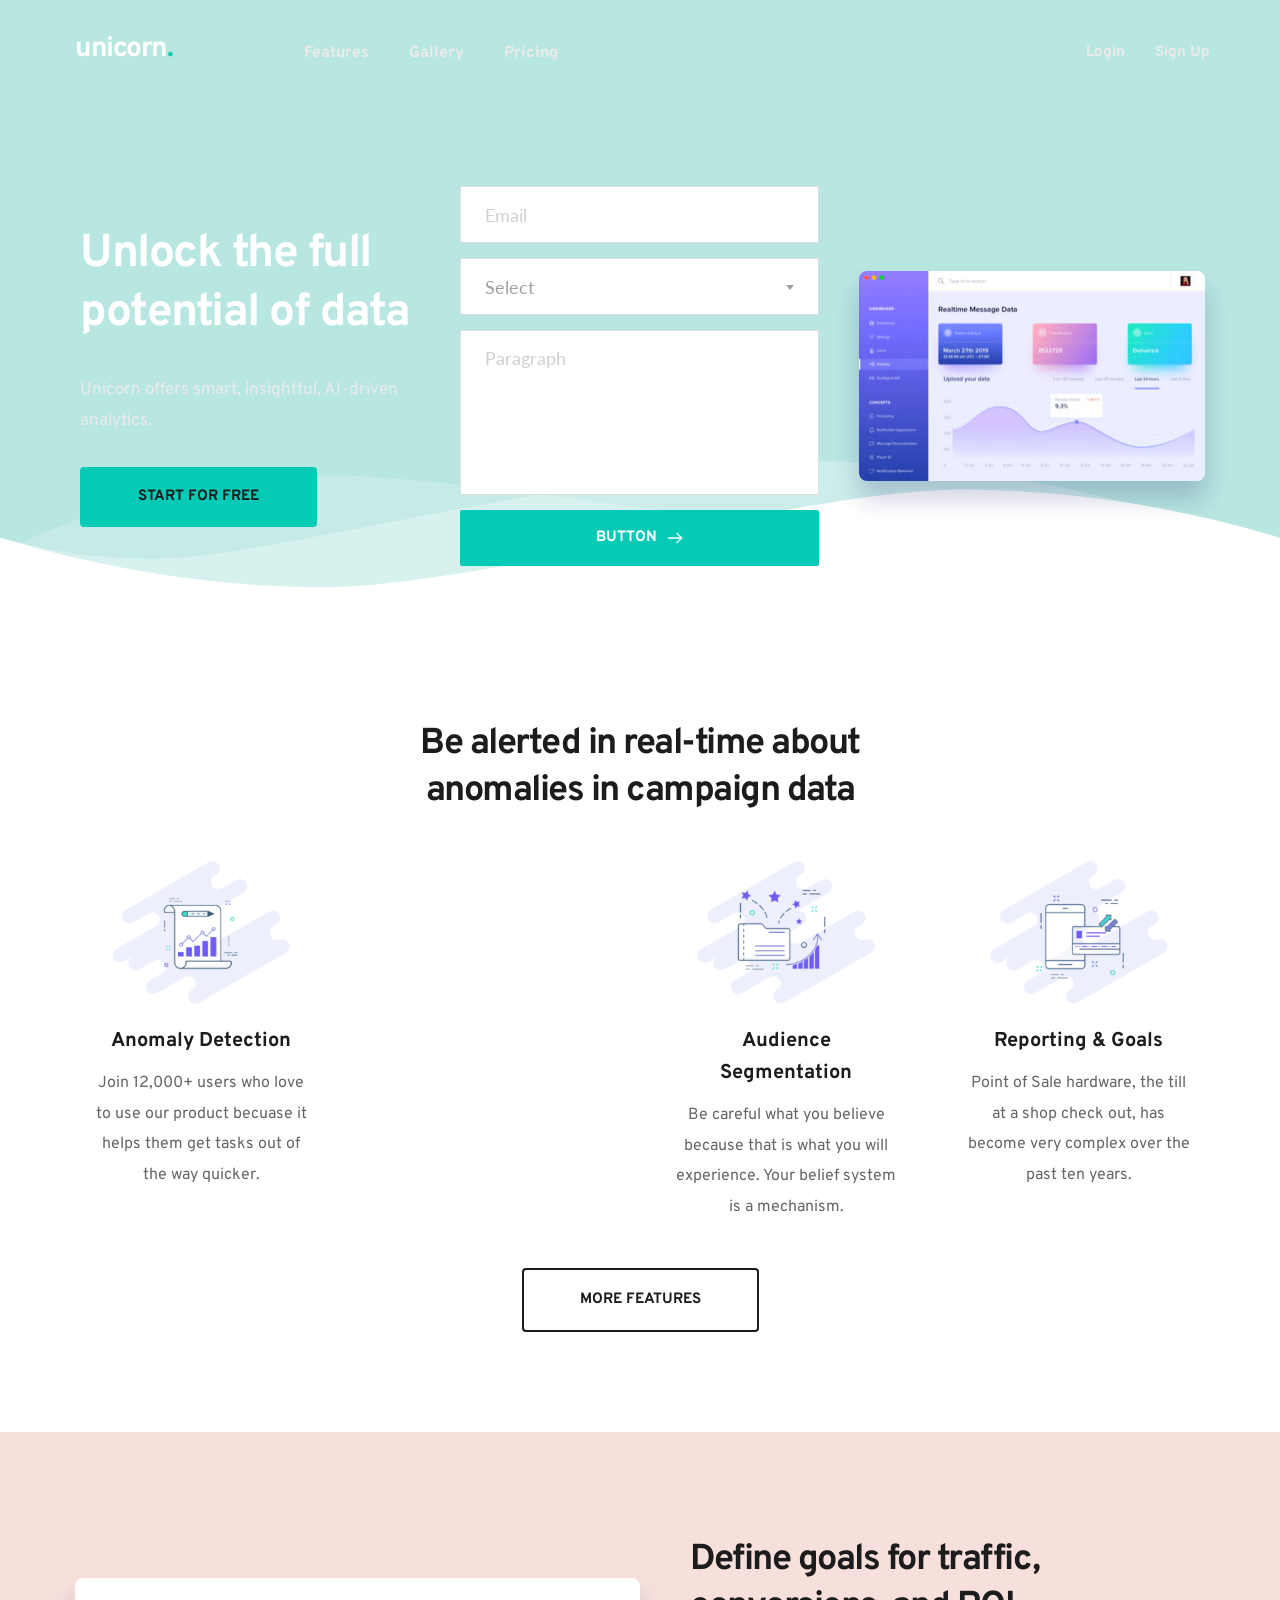
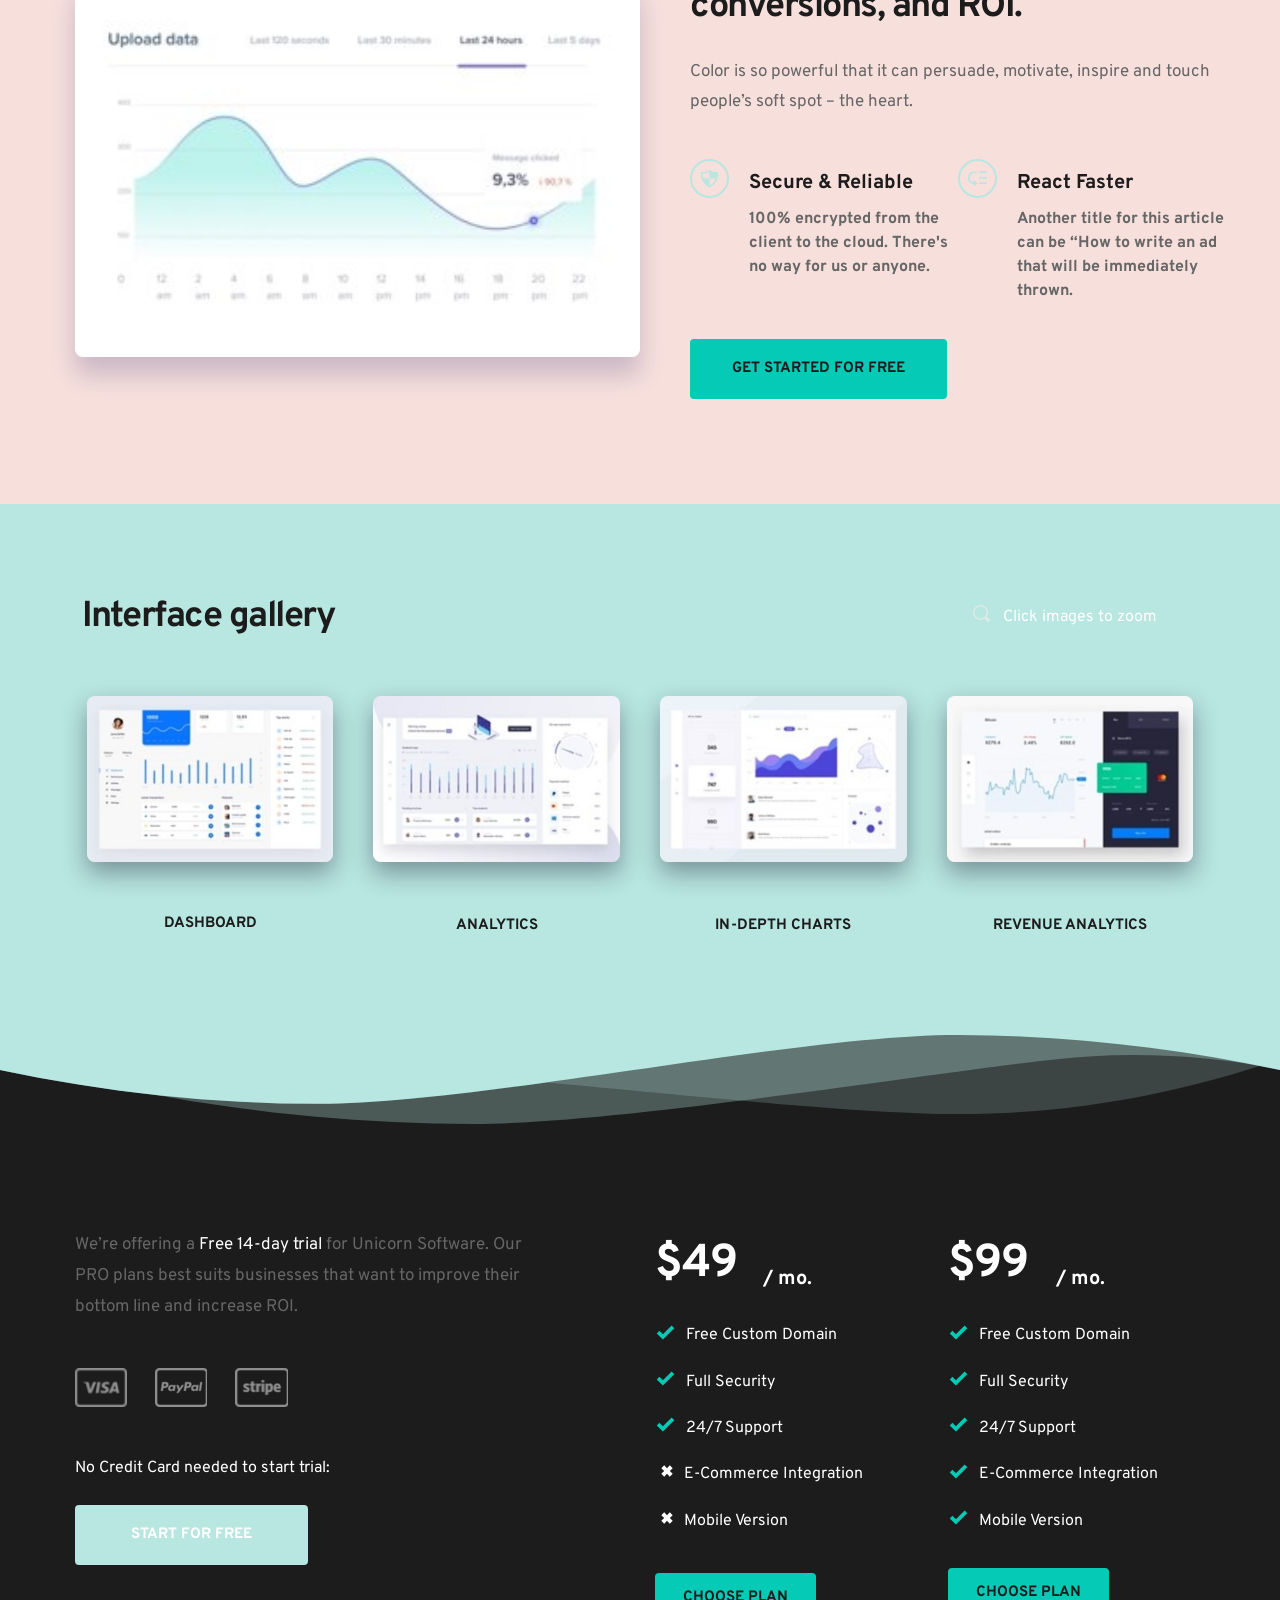
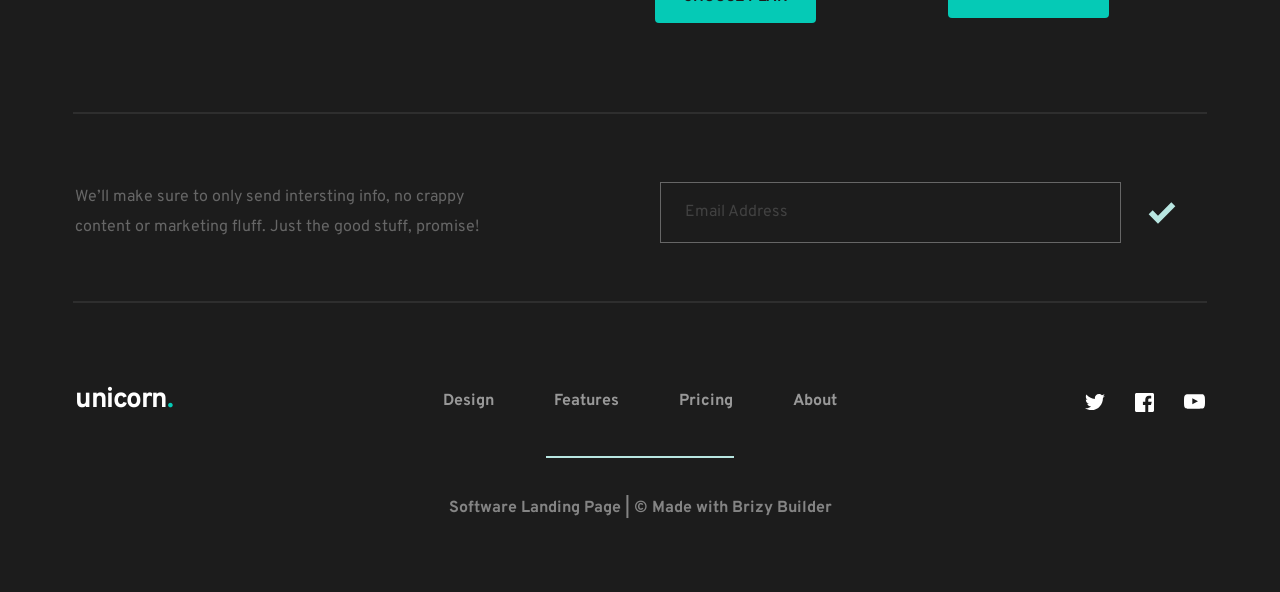
==== commit 40e54994: "ewb" ====
--- a/index.html
+++ b/index.html
@@ -29,1141 +29,1187 @@
 .brz .css-1xrnwg, .brz [data-css-1xrnwg] {color: rgba(255,255,255,1);border-color: rgba(35,157,219,0);background-color: rgba(189,225,244,0);background-image: none;border-width: 0;border-style: solid;width: 21px;height: 21px;font-size: 21px;padding: 0px;border-radius: 0;stroke-width: 0;transition: all .5s ease-in-out;transition-property: background,border-radius,color,border-color,box-shadow;-webkit-transition: all .5s ease-in-out;-moz-transition: all .5s ease-in-out;-webkit-transition-property: background,border-radius,color,border-color,box-shadow;-moz-transition-property: background,border-radius,color,border-color,box-shadow;}
 @media (min-width: 991px) {.brz .css-1xrnwg:hover, .brz [data-css-1xrnwg]:hover {color: rgba(5,202,182,1);border-color: rgba(35,157,219,0);background-color: rgba(189,225,244,0);background-image: none;}}
 @media (max-width: 991px) {.brz .css-1xrnwg, .brz [data-css-1xrnwg] {width: 21px;height: 21px;font-size: 21px;padding: 0px;border-radius: 0px;stroke-width: 0;}}
-@media (max-width: 767px) {.brz .css-1xrnwg, .brz [data-css-1xrnwg] {width: 21px;height: 21px;font-size: 21px;padding: 0px;border-radius: 0px;stroke-width: 0;}}</style><style class="brz-style">.brz .brz-css-ljjaa {z-index: auto;margin: 0;}
-.brz .brz-css-ljjaa .brz-section__content {min-height: auto;}
-.brz .brz-css-ljjaa > .slick-slider > .brz-slick-slider__dots {color: rgba(0,0,0,1);}
-.brz .brz-css-ljjaa > .slick-slider > .brz-slick-slider__arrow {color: rgba(0,0,0,.7);}
-@media (min-width:991px) {.brz .brz-css-ljjaa {display: block;}
-	.brz .brz-css-ljjaa .brz-container__wrap {align-items: center;}}
-@media (min-width:991px) {.brz .brz-css-ljjaa > .slick-slider > .brz-slick-slider__arrow:hover {color: rgba(0,0,0,1);}}
-@media (max-width:991px) and (min-width:768px) {.brz .brz-css-ljjaa {z-index: auto;margin: 0;}
-	.brz .brz-css-ljjaa .brz-section__content {min-height: auto;}
-	.brz .brz-css-ljjaa > .slick-slider > .brz-slick-slider__dots {color: rgba(0,0,0,1);}
-	.brz .brz-css-ljjaa > .slick-slider > .brz-slick-slider__arrow {color: rgba(0,0,0,.7);}}
-@media (max-width:991px) and (min-width:768px) {.brz .brz-css-ljjaa {display: block;}
-	.brz .brz-css-ljjaa .brz-container__wrap {align-items: center;}}
-@media (max-width:767px) {.brz .brz-css-ljjaa {z-index: auto;margin: 0;}
-	.brz .brz-css-ljjaa .brz-section__content {min-height: auto;}
-	.brz .brz-css-ljjaa > .slick-slider > .brz-slick-slider__dots {color: rgba(0,0,0,1);}
-	.brz .brz-css-ljjaa > .slick-slider > .brz-slick-slider__arrow {color: rgba(0,0,0,.7);}}
-@media (max-width:767px) {.brz .brz-css-ljjaa {display: block;}
-	.brz .brz-css-ljjaa .brz-container__wrap {align-items: center;}}
-.brz .brz-css-cmvjv > .brz-bg-media {border: 0px solid rgba(102,115,141,0);border-radius: 0;}
-.brz .brz-css-cmvjv > .brz-bg-media > .brz-bg-image {background-image: none;}
-.brz .brz-css-cmvjv > .brz-bg-media > .brz-bg-color {background-color: rgba(0,0,0,0);background-image: none;}
-.brz .brz-css-cmvjv > .brz-bg-media > .brz-bg-map {display: none;}
-.brz .brz-css-cmvjv > .brz-bg-media > .brz-bg-shape__top {background-image: none;background-size: 100% 100px;height: 100px;transform: rotateX(0deg) rotateY(0deg);z-index: auto;}
-.brz .brz-css-cmvjv > .brz-bg-media > .brz-bg-shape__bottom {background-image: none;background-size: 100% 100px;height: 100px;transform: rotateX(-180deg) rotateY(-180deg);z-index: auto;}
-.brz .brz-css-cmvjv > .brz-bg-content {padding: 75px 0px 75px 0px;display: flex;}
-@media (min-width:991px) {.brz .brz-css-cmvjv > .brz-bg-media > .brz-bg-image {background-attachment: scroll;}}
-@media (max-width:991px) and (min-width:768px) {.brz .brz-css-cmvjv > .brz-bg-media {border: 0px solid rgba(102,115,141,0);border-radius: 0;}
-	.brz .brz-css-cmvjv > .brz-bg-media > .brz-bg-image {background-image: none;}
-	.brz .brz-css-cmvjv > .brz-bg-media > .brz-bg-color {background-color: rgba(0,0,0,0);background-image: none;}
-	.brz .brz-css-cmvjv > .brz-bg-media > .brz-bg-map {display: none;}
-	.brz .brz-css-cmvjv > .brz-bg-media > .brz-bg-shape__top {background-image: none;background-size: 100% 100px;height: 100px;transform: rotateX(0deg) rotateY(0deg);z-index: auto;}
-	.brz .brz-css-cmvjv > .brz-bg-media > .brz-bg-shape__bottom {background-image: none;background-size: 100% 100px;height: 100px;transform: rotateX(-180deg) rotateY(-180deg);z-index: auto;}
-	.brz .brz-css-cmvjv > .brz-bg-content {padding: 50px 15px 50px 15px;display: flex;}}
-@media (max-width:767px) {.brz .brz-css-cmvjv > .brz-bg-media {border: 0px solid rgba(102,115,141,0);border-radius: 0;}
-	.brz .brz-css-cmvjv > .brz-bg-media > .brz-bg-image {background-image: none;}
-	.brz .brz-css-cmvjv > .brz-bg-media > .brz-bg-color {background-color: rgba(0,0,0,0);background-image: none;}
-	.brz .brz-css-cmvjv > .brz-bg-media > .brz-bg-map {display: none;}
-	.brz .brz-css-cmvjv > .brz-bg-media > .brz-bg-shape__top {background-image: none;background-size: 100% 100px;height: 100px;transform: rotateX(0deg) rotateY(0deg);z-index: auto;}
-	.brz .brz-css-cmvjv > .brz-bg-media > .brz-bg-shape__bottom {background-image: none;background-size: 100% 100px;height: 100px;transform: rotateX(-180deg) rotateY(-180deg);z-index: auto;}
-	.brz .brz-css-cmvjv > .brz-bg-content {padding: 25px 15px 25px 15px;display: flex;}}
-.brz .brz-css-jddqj {border: 0px solid transparent;}
-@media (min-width:991px) {.brz .brz-css-jddqj {max-width: 100%;}}
-@media (max-width:991px) and (min-width:768px) {.brz .brz-css-jddqj {border: 0px solid transparent;}}
-@media (max-width:991px) and (min-width:768px) {.brz .brz-css-jddqj {max-width: 100%;}}
-@media (max-width:767px) {.brz .brz-css-jddqj {border: 0px solid transparent;}}
-@media (max-width:767px) {.brz .brz-css-jddqj {max-width: 100%;}}
-@media (min-width:991px) {.brz .brz-css-tgped {max-width: 1170px;}}
-@media (max-width:991px) and (min-width:768px) {.brz .brz-css-tgped {max-width: 1170px;}}
-@media (max-width:767px) {.brz .brz-css-tgped {max-width: 1170px;}}
-.brz .brz-css-jgsdk {margin: 0;}
-@media (max-width:991px) and (min-width:768px) {.brz .brz-css-jgsdk {margin: 0;}}
-@media (max-width:767px) {.brz .brz-css-jgsdk {margin: 0;}}
-.brz .brz-css-qgbej {z-index: auto;align-items: flex-start;}
-.brz .brz-css-qgbej > .brz-bg-media {border: 0px solid rgba(102,115,141,0);border-radius: 0;}
-.brz .brz-css-qgbej > .brz-bg-media > .brz-bg-image {background-image: none;}
-.brz .brz-css-qgbej > .brz-bg-media > .brz-bg-color {background-color: rgba(0,0,0,0);background-image: none;}
-.brz .brz-css-qgbej > .brz-bg-media > .brz-bg-map {display: none;}
-.brz .brz-css-qgbej > .brz-bg-content {border: 0px solid transparent;}
-@media (min-width:991px) {.brz .brz-css-qgbej {max-width: 100%;min-height: auto;display: flex;}
-	.brz .brz-css-qgbej > .brz-bg-media {transition-duration: .5s;transition-property: filter,box-shadow,background,border-radius,border-color;}
-	.brz .brz-css-qgbej > .brz-bg-media > .brz-bg-image {transition-duration: .5s;transition-property: filter,box-shadow,background,border-radius,border-color;}
-	.brz .brz-css-qgbej > .brz-bg-media > .brz-bg-color {transition-duration: .5s;transition-property: filter,box-shadow,background,border-radius,border-color;}
-	.brz .brz-css-qgbej > .brz-bg-media > .brz-bg-video {transition-duration: .5s;transition-property: filter,box-shadow,background,border-radius,border-color;}
-	.brz .brz-css-qgbej > .brz-bg-content {transition-duration: .5s;transition-property: filter,box-shadow,background,border-radius,border-color;}}
-@media (max-width:991px) and (min-width:768px) {.brz .brz-css-qgbej {z-index: auto;align-items: flex-start;}
-	.brz .brz-css-qgbej > .brz-bg-media {border: 0px solid rgba(102,115,141,0);border-radius: 0;}
-	.brz .brz-css-qgbej > .brz-bg-media > .brz-bg-image {background-image: none;}
-	.brz .brz-css-qgbej > .brz-bg-media > .brz-bg-color {background-color: rgba(0,0,0,0);background-image: none;}
-	.brz .brz-css-qgbej > .brz-bg-media > .brz-bg-map {display: none;}
-	.brz .brz-css-qgbej > .brz-bg-content {border: 0px solid transparent;}}
-@media (max-width:991px) and (min-width:768px) {.brz .brz-css-qgbej {max-width: 100%;min-height: auto;display: flex;}
-	.brz .brz-css-qgbej > .brz-bg-media {transition-duration: .5s;transition-property: filter,box-shadow,background,border-radius,border-color;}
-	.brz .brz-css-qgbej > .brz-bg-media > .brz-bg-image {transition-duration: .5s;transition-property: filter,box-shadow,background,border-radius,border-color;}
-	.brz .brz-css-qgbej > .brz-bg-media > .brz-bg-color {transition-duration: .5s;transition-property: filter,box-shadow,background,border-radius,border-color;}
-	.brz .brz-css-qgbej > .brz-bg-media > .brz-bg-video {transition-duration: .5s;transition-property: filter,box-shadow,background,border-radius,border-color;}
-	.brz .brz-css-qgbej > .brz-bg-content {transition-duration: .5s;transition-property: filter,box-shadow,background,border-radius,border-color;}
-	.brz .brz-css-qgbej > .brz-bg-content > .brz-row {flex-direction: row;flex-wrap: wrap;justify-content: flex-start;}}
-@media (max-width:767px) {.brz .brz-css-qgbej {z-index: auto;align-items: flex-start;}
-	.brz .brz-css-qgbej > .brz-bg-media {border: 0px solid rgba(102,115,141,0);border-radius: 0;}
-	.brz .brz-css-qgbej > .brz-bg-media > .brz-bg-image {background-image: none;}
-	.brz .brz-css-qgbej > .brz-bg-media > .brz-bg-color {background-color: rgba(0,0,0,0);background-image: none;}
-	.brz .brz-css-qgbej > .brz-bg-media > .brz-bg-map {display: none;}
-	.brz .brz-css-qgbej > .brz-bg-content {border: 0px solid transparent;}}
-@media (max-width:767px) {.brz .brz-css-qgbej {max-width: 100%;min-height: auto;display: flex;}
-	.brz .brz-css-qgbej > .brz-bg-media {transition-duration: .5s;transition-property: filter,box-shadow,background,border-radius,border-color;}
-	.brz .brz-css-qgbej > .brz-bg-media > .brz-bg-image {transition-duration: .5s;transition-property: filter,box-shadow,background,border-radius,border-color;}
-	.brz .brz-css-qgbej > .brz-bg-media > .brz-bg-color {transition-duration: .5s;transition-property: filter,box-shadow,background,border-radius,border-color;}
-	.brz .brz-css-qgbej > .brz-bg-media > .brz-bg-video {transition-duration: .5s;transition-property: filter,box-shadow,background,border-radius,border-color;}
-	.brz .brz-css-qgbej > .brz-bg-content {transition-duration: .5s;transition-property: filter,box-shadow,background,border-radius,border-color;}
-	.brz .brz-css-qgbej > .brz-bg-content > .brz-row {flex-direction: row;flex-wrap: wrap;justify-content: flex-start;}}
-.brz .brz-css-xvrdm {padding: 10px;}
-@media (max-width:991px) and (min-width:768px) {.brz .brz-css-xvrdm {padding: 0;}}
-@media (max-width:767px) {.brz .brz-css-xvrdm {padding: 0;}}
-.brz .brz-css-dkuke {z-index: auto;flex: 1 1 50%;max-width: 50%;}
-@media (max-width:991px) and (min-width:768px) {.brz .brz-css-dkuke {z-index: auto;flex: 1 1 50%;max-width: 50%;}}
-@media (max-width:767px) {.brz .brz-css-dkuke {z-index: auto;flex: 1 1 100%;max-width: 100%;}}
-.brz .brz-css-ucqgy {z-index: auto;align-items: flex-start;padding: 5px 15px 5px 15px;margin: 0;}
-.brz .brz-css-ucqgy > .brz-bg-content {border: 0px solid transparent;}
-.brz .brz-css-ucqgy > .brz-bg-media {border: 0px solid rgba(102,115,141,0);border-radius: 0;}
-.brz .brz-css-ucqgy > .brz-bg-media > .brz-bg-image {background-image: none;}
-.brz .brz-css-ucqgy > .brz-bg-media > .brz-bg-color {background-color: rgba(0,0,0,0);background-image: none;}
-@media (min-width:991px) {.brz .brz-css-ucqgy {display: flex;}
-	.brz .brz-css-ucqgy > .brz-bg-content {transition-duration: .5s;transition-property: filter,box-shadow,background,border-radius,border-color;}
-	.brz .brz-css-ucqgy > .brz-bg-media {transition-duration: .5s;transition-property: filter,box-shadow,background,border-radius,border-color;}
-	.brz .brz-css-ucqgy > .brz-bg-media > .brz-bg-image {transition-duration: .5s;transition-property: filter,box-shadow,background,border-radius,border-color;}
-	.brz .brz-css-ucqgy > .brz-bg-media > .brz-bg-color {transition-duration: .5s;transition-property: filter,box-shadow,background,border-radius,border-color;}}
-@media (max-width:991px) and (min-width:768px) {.brz .brz-css-ucqgy {z-index: auto;align-items: flex-start;padding: 5px 15px 5px 15px;margin: 0;}
-	.brz .brz-css-ucqgy > .brz-bg-content {border: 0px solid transparent;}
-	.brz .brz-css-ucqgy > .brz-bg-media {border: 0px solid rgba(102,115,141,0);border-radius: 0;}
-	.brz .brz-css-ucqgy > .brz-bg-media > .brz-bg-image {background-image: none;}
-	.brz .brz-css-ucqgy > .brz-bg-media > .brz-bg-color {background-color: rgba(0,0,0,0);background-image: none;}}
-@media (max-width:991px) and (min-width:768px) {.brz .brz-css-ucqgy {display: flex;}
-	.brz .brz-css-ucqgy > .brz-bg-content {transition-duration: .5s;transition-property: filter,box-shadow,background,border-radius,border-color;}
-	.brz .brz-css-ucqgy > .brz-bg-media {transition-duration: .5s;transition-property: filter,box-shadow,background,border-radius,border-color;}
-	.brz .brz-css-ucqgy > .brz-bg-media > .brz-bg-image {transition-duration: .5s;transition-property: filter,box-shadow,background,border-radius,border-color;}
-	.brz .brz-css-ucqgy > .brz-bg-media > .brz-bg-color {transition-duration: .5s;transition-property: filter,box-shadow,background,border-radius,border-color;}}
-@media (max-width:767px) {.brz .brz-css-ucqgy {z-index: auto;align-items: flex-start;padding: 0;margin: 10px 0px 10px 0px;}
-	.brz .brz-css-ucqgy > .brz-bg-content {border: 0px solid transparent;}
-	.brz .brz-css-ucqgy > .brz-bg-media {border: 0px solid rgba(102,115,141,0);border-radius: 0;}
-	.brz .brz-css-ucqgy > .brz-bg-media > .brz-bg-image {background-image: none;}
-	.brz .brz-css-ucqgy > .brz-bg-media > .brz-bg-color {background-color: rgba(0,0,0,0);background-image: none;}}
-@media (max-width:767px) {.brz .brz-css-ucqgy {display: flex;}
-	.brz .brz-css-ucqgy > .brz-bg-content {transition-duration: .5s;transition-property: filter,box-shadow,background,border-radius,border-color;}
-	.brz .brz-css-ucqgy > .brz-bg-media {transition-duration: .5s;transition-property: filter,box-shadow,background,border-radius,border-color;}
-	.brz .brz-css-ucqgy > .brz-bg-media > .brz-bg-image {transition-duration: .5s;transition-property: filter,box-shadow,background,border-radius,border-color;}
-	.brz .brz-css-ucqgy > .brz-bg-media > .brz-bg-color {transition-duration: .5s;transition-property: filter,box-shadow,background,border-radius,border-color;}}
-@media (min-width:991px) {.brz .brz-css-apezj {display: block;z-index: auto;position: relative;}}
-@media (max-width:991px) and (min-width:768px) {.brz .brz-css-apezj {display: block;z-index: auto;position: relative;}}
-@media (max-width:767px) {.brz .brz-css-apezj {display: block;z-index: auto;position: relative;}}
-.brz .brz-css-oeueh {padding: 0;margin: 10px 0px 10px 0px;justify-content: center;position: relative;}
-@media (max-width:991px) and (min-width:768px) {.brz .brz-css-oeueh {padding: 0;margin: 10px 0px 10px 0px;justify-content: center;position: relative;}}
-@media (max-width:767px) {.brz .brz-css-oeueh {padding: 0;margin: 10px 0px 10px 0px;justify-content: center;position: relative;}}
-.brz .brz-css-wvdte .brz-ed-box__resizer {width: 100%;}
-@media (max-width:991px) and (min-width:768px) {.brz .brz-css-wvdte .brz-ed-box__resizer {width: 100%;}}
-@media (max-width:767px) {.brz .brz-css-wvdte .brz-ed-box__resizer {width: 100%;}}
-@media (min-width:991px) {.brz .brz-css-wygcg {display: block;position: relative;}}
-@media (max-width:991px) and (min-width:768px) {.brz .brz-css-wygcg {display: block;position: relative;}}
-@media (max-width:767px) {.brz .brz-css-wygcg {display: block;position: relative;}}
-.brz .brz-css-xwklr {justify-content: center;padding: 0;margin: 0px -5px -20px -5px;}
-@media (max-width:991px) and (min-width:768px) {.brz .brz-css-xwklr {justify-content: center;padding: 0;margin: 0px -5px -20px -5px;}}
-@media (max-width:767px) {.brz .brz-css-xwklr {justify-content: center;padding: 0;margin: 0px -5px -20px -5px;}}
-.brz .brz-css-wnane {padding: 0px 5px 20px 5px;}
-@media (max-width:991px) and (min-width:768px) {.brz .brz-css-wnane {padding: 0px 5px 20px 5px;}}
-@media (max-width:767px) {.brz .brz-css-wnane {padding: 0px 5px 20px 5px;}}
-.brz .brz-css-cvhft {z-index: auto;position: relative;margin: 10px 0px 10px 0px;}
-@media (max-width:991px) and (min-width:768px) {.brz .brz-css-cvhft {z-index: auto;position: relative;margin: 10px 0px 10px 0px;}}
-@media (max-width:767px) {.brz .brz-css-cvhft {z-index: auto;position: relative;margin: 10px 0px 10px 0px;}}
-.brz .brz-css-ydvix.brz-btn {font-family: Overpass,sans-serif;font-weight: 700;font-size: 15px;line-height: 1.6;letter-spacing: 0px;color: rgba(255,255,255,1);border: 2px solid rgba(5,202,182,0);background-color: rgba(5,202,182,1);background-image: none;border-radius: 2px;padding: 14px 42px 14px 42px;flex-flow: row-reverse nowrap;}
-@media (min-width:991px) {.brz .brz-css-ydvix.brz-btn {transition-duration: .5s;transition-property: color,box-shadow,background,border-color;}}
-@media (min-width:991px) {.brz .brz-css-ydvix.brz-btn:hover {background-color: rgba(5,202,182,.8);}}
-@media (max-width:991px) and (min-width:768px) {.brz .brz-css-ydvix.brz-btn {font-family: Overpass,sans-serif;font-weight: 700;font-size: 17px;line-height: 1.6;letter-spacing: 0px;color: rgba(255,255,255,1);border: 2px solid rgba(5,202,182,0);background-color: rgba(5,202,182,1);background-image: none;border-radius: 2px;padding: 11px 26px 11px 26px;flex-flow: row-reverse nowrap;}}
-@media (max-width:991px) and (min-width:768px) {.brz .brz-css-ydvix.brz-btn {transition-duration: .5s;transition-property: color,box-shadow,background,border-color;}}
-@media (max-width:767px) {.brz .brz-css-ydvix.brz-btn {font-family: Overpass,sans-serif;font-weight: 700;font-size: 15px;line-height: 1.6;letter-spacing: 0px;color: rgba(255,255,255,1);border: 2px solid rgba(5,202,182,0);background-color: rgba(5,202,182,1);background-image: none;border-radius: 2px;padding: 11px 26px 11px 26px;flex-flow: row-reverse nowrap;}}
-@media (max-width:767px) {.brz .brz-css-ydvix.brz-btn {transition-duration: .5s;transition-property: color,box-shadow,background,border-color;}}
-.brz .brz-css-eqgti {height: 50px;}
-@media (max-width:991px) and (min-width:768px) {.brz .brz-css-eqgti {height: 50px;}}
-@media (max-width:767px) {.brz .brz-css-eqgti {height: 50px;}}
-.brz .brz-css-rumky {max-width: 100%;height: 407px;border: 0px solid rgba(102,115,141,0);border-radius: 0px;}
-@media (min-width:991px) {.brz .brz-css-rumky {transition-duration: .5s;transition-property: border,box-shadow,filter;}
-	.brz .brz-css-rumky:after {transition-duration: .5s;transition-property: border,box-shadow,filter;}
-	.brz .brz-css-rumky .brz-picture {transition-duration: .5s;transition-property: border,box-shadow,filter;}}
-@media (max-width:991px) and (min-width:768px) {.brz .brz-css-rumky {max-width: 100%;height: 242px;border: 0px solid rgba(102,115,141,0);border-radius: 0px;}}
-@media (max-width:991px) and (min-width:768px) {.brz .brz-css-rumky {transition-duration: .5s;transition-property: border,box-shadow,filter;}
-	.brz .brz-css-rumky:after {transition-duration: .5s;transition-property: border,box-shadow,filter;}
-	.brz .brz-css-rumky .brz-picture {transition-duration: .5s;transition-property: border,box-shadow,filter;}}
-@media (max-width:767px) {.brz .brz-css-rumky {max-width: 90%;height: 219px;border: 0px solid rgba(102,115,141,0);border-radius: 0px;}}
-@media (max-width:767px) {.brz .brz-css-rumky {transition-duration: .5s;transition-property: border,box-shadow,filter;}
-	.brz .brz-css-rumky:after {transition-duration: .5s;transition-property: border,box-shadow,filter;}
-	.brz .brz-css-rumky .brz-picture {transition-duration: .5s;transition-property: border,box-shadow,filter;}}
-.brz .brz-css-vnfsz {padding-top: 60.8371%;}
-@media (max-width:991px) and (min-width:768px) {.brz .brz-css-vnfsz {padding-top: 60.804%;}}
-@media (max-width:767px) {.brz .brz-css-vnfsz {padding-top: 60.8333%;}}
-.brz .brz-css-ltdqe {max-width: 80%;height: 191px;border: 0px solid rgba(102,115,141,0);border-radius: 0px;}
-@media (min-width:991px) {.brz .brz-css-ltdqe {transition-duration: .5s;transition-property: border,box-shadow,filter;}
-	.brz .brz-css-ltdqe:after {transition-duration: .5s;transition-property: border,box-shadow,filter;}
-	.brz .brz-css-ltdqe .brz-picture {transition-duration: .5s;transition-property: border,box-shadow,filter;}}
-@media (max-width:991px) and (min-width:768px) {.brz .brz-css-ltdqe {max-width: 80%;height: 139px;border: 0px solid rgba(102,115,141,0);border-radius: 0px;}}
-@media (max-width:991px) and (min-width:768px) {.brz .brz-css-ltdqe {transition-duration: .5s;transition-property: border,box-shadow,filter;}
-	.brz .brz-css-ltdqe:after {transition-duration: .5s;transition-property: border,box-shadow,filter;}
-	.brz .brz-css-ltdqe .brz-picture {transition-duration: .5s;transition-property: border,box-shadow,filter;}}
-@media (max-width:767px) {.brz .brz-css-ltdqe {max-width: 80%;height: 219px;border: 0px solid rgba(102,115,141,0);border-radius: 0px;}}
-@media (max-width:767px) {.brz .brz-css-ltdqe {transition-duration: .5s;transition-property: border,box-shadow,filter;}
-	.brz .brz-css-ltdqe:after {transition-duration: .5s;transition-property: border,box-shadow,filter;}
-	.brz .brz-css-ltdqe .brz-picture {transition-duration: .5s;transition-property: border,box-shadow,filter;}}
-.brz .brz-css-kkgvk {padding-top: 80.5907%;}
-@media (max-width:991px) and (min-width:768px) {.brz .brz-css-kkgvk {padding-top: 80.3468%;}}
-@media (max-width:767px) {.brz .brz-css-kkgvk {padding-top: 80.5147%;}}
-.brz .brz-css-rcwni {max-width: 80%;height: 191px;border: 0px solid rgba(102,115,141,0);border-radius: 0px;}
-@media (min-width:991px) {.brz .brz-css-rcwni {transition-duration: .5s;transition-property: border,box-shadow,filter;}
-	.brz .brz-css-rcwni:after {transition-duration: .5s;transition-property: border,box-shadow,filter;}
-	.brz .brz-css-rcwni .brz-picture {transition-duration: .5s;transition-property: border,box-shadow,filter;}}
-@media (max-width:991px) and (min-width:768px) {.brz .brz-css-rcwni {max-width: 80%;height: 139px;border: 0px solid rgba(102,115,141,0);border-radius: 0px;}}
-@media (max-width:991px) and (min-width:768px) {.brz .brz-css-rcwni {transition-duration: .5s;transition-property: border,box-shadow,filter;}
-	.brz .brz-css-rcwni:after {transition-duration: .5s;transition-property: border,box-shadow,filter;}
-	.brz .brz-css-rcwni .brz-picture {transition-duration: .5s;transition-property: border,box-shadow,filter;}}
-@media (max-width:767px) {.brz .brz-css-rcwni {max-width: 80%;height: 219px;border: 0px solid rgba(102,115,141,0);border-radius: 0px;}}
-@media (max-width:767px) {.brz .brz-css-rcwni {transition-duration: .5s;transition-property: border,box-shadow,filter;}
-	.brz .brz-css-rcwni:after {transition-duration: .5s;transition-property: border,box-shadow,filter;}
-	.brz .brz-css-rcwni .brz-picture {transition-duration: .5s;transition-property: border,box-shadow,filter;}}
-.brz .brz-css-jfqex {padding-top: 80.5907%;}
-@media (max-width:991px) and (min-width:768px) {.brz .brz-css-jfqex {padding-top: 80.3468%;}}
-@media (max-width:767px) {.brz .brz-css-jfqex {padding-top: 80.5147%;}}
-.brz .brz-css-cdlmq {max-width: 80%;height: 192px;border: 0px solid rgba(102,115,141,0);border-radius: 0px;}
-@media (min-width:991px) {.brz .brz-css-cdlmq {transition-duration: .5s;transition-property: border,box-shadow,filter;}
-	.brz .brz-css-cdlmq:after {transition-duration: .5s;transition-property: border,box-shadow,filter;}
-	.brz .brz-css-cdlmq .brz-picture {transition-duration: .5s;transition-property: border,box-shadow,filter;}}
-@media (max-width:991px) and (min-width:768px) {.brz .brz-css-cdlmq {max-width: 80%;height: 140px;border: 0px solid rgba(102,115,141,0);border-radius: 0px;}}
-@media (max-width:991px) and (min-width:768px) {.brz .brz-css-cdlmq {transition-duration: .5s;transition-property: border,box-shadow,filter;}
-	.brz .brz-css-cdlmq:after {transition-duration: .5s;transition-property: border,box-shadow,filter;}
-	.brz .brz-css-cdlmq .brz-picture {transition-duration: .5s;transition-property: border,box-shadow,filter;}}
-@media (max-width:767px) {.brz .brz-css-cdlmq {max-width: 80%;height: 219px;border: 0px solid rgba(102,115,141,0);border-radius: 0px;}}
-@media (max-width:767px) {.brz .brz-css-cdlmq {transition-duration: .5s;transition-property: border,box-shadow,filter;}
-	.brz .brz-css-cdlmq:after {transition-duration: .5s;transition-property: border,box-shadow,filter;}
-	.brz .brz-css-cdlmq .brz-picture {transition-duration: .5s;transition-property: border,box-shadow,filter;}}
-.brz .brz-css-reaar {padding-top: 80.6723%;}
-@media (max-width:991px) and (min-width:768px) {.brz .brz-css-reaar {padding-top: 80.9249%;}}
-@media (max-width:767px) {.brz .brz-css-reaar {padding-top: 80.5147%;}}
-.brz .brz-css-mhqct {max-width: 100%;height: 379px;border: 0px solid rgba(102,115,141,0);border-radius: 0px;}
-@media (min-width:991px) {.brz .brz-css-mhqct {transition-duration: .5s;transition-property: border,box-shadow,filter;}
-	.brz .brz-css-mhqct:after {transition-duration: .5s;transition-property: border,box-shadow,filter;}
-	.brz .brz-css-mhqct .brz-picture {transition-duration: .5s;transition-property: border,box-shadow,filter;}}
-@media (max-width:991px) and (min-width:768px) {.brz .brz-css-mhqct {max-width: 75%;height: 356px;border: 0px solid rgba(102,115,141,0);border-radius: 0px;}}
-@media (max-width:991px) and (min-width:768px) {.brz .brz-css-mhqct {transition-duration: .5s;transition-property: border,box-shadow,filter;}
-	.brz .brz-css-mhqct:after {transition-duration: .5s;transition-property: border,box-shadow,filter;}
-	.brz .brz-css-mhqct .brz-picture {transition-duration: .5s;transition-property: border,box-shadow,filter;}}
-@media (max-width:767px) {.brz .brz-css-mhqct {max-width: 80%;height: 214px;border: 0px solid rgba(102,115,141,0);border-radius: 0px;}}
-@media (max-width:767px) {.brz .brz-css-mhqct {transition-duration: .5s;transition-property: border,box-shadow,filter;}
-	.brz .brz-css-mhqct:after {transition-duration: .5s;transition-property: border,box-shadow,filter;}
-	.brz .brz-css-mhqct .brz-picture {transition-duration: .5s;transition-property: border,box-shadow,filter;}}
-.brz .brz-css-okesn {padding-top: 67.0796%;}
-@media (max-width:991px) and (min-width:768px) {.brz .brz-css-okesn {padding-top: 67.0433%;}}
-@media (max-width:767px) {.brz .brz-css-okesn {padding-top: 66.875%;}}
-.brz .brz-css-yfcpg {flex-direction: row;}
-.brz .brz-css-yfcpg .brz-icon__container {margin-left: auto;margin-right: 20px;}
-@media (max-width:991px) and (min-width:768px) {.brz .brz-css-yfcpg {flex-direction: row;}
-	.brz .brz-css-yfcpg .brz-icon__container {margin-left: auto;margin-right: 20px;}}
-@media (max-width:767px) {.brz .brz-css-yfcpg {flex-direction: row;}
-	.brz .brz-css-yfcpg .brz-icon__container {margin-left: auto;margin-right: 20px;}}
-.brz .brz-css-sefhk {max-width: 100%;height: 167px;border: 0px solid rgba(102,115,141,0);border-radius: 0px;}
-@media (min-width:991px) {.brz .brz-css-sefhk {transition-duration: .5s;transition-property: border,box-shadow,filter;}
-	.brz .brz-css-sefhk:after {transition-duration: .5s;transition-property: border,box-shadow,filter;}
-	.brz .brz-css-sefhk .brz-picture {transition-duration: .5s;transition-property: border,box-shadow,filter;}}
-@media (max-width:991px) and (min-width:768px) {.brz .brz-css-sefhk {max-width: 80%;height: 179px;border: 0px solid rgba(102,115,141,0);border-radius: 0px;}}
-@media (max-width:991px) and (min-width:768px) {.brz .brz-css-sefhk {transition-duration: .5s;transition-property: border,box-shadow,filter;}
-	.brz .brz-css-sefhk:after {transition-duration: .5s;transition-property: border,box-shadow,filter;}
-	.brz .brz-css-sefhk .brz-picture {transition-duration: .5s;transition-property: border,box-shadow,filter;}}
-@media (max-width:767px) {.brz .brz-css-sefhk {max-width: 70%;height: 185px;border: 0px solid rgba(102,115,141,0);border-radius: 0px;}}
-@media (max-width:767px) {.brz .brz-css-sefhk {transition-duration: .5s;transition-property: border,box-shadow,filter;}
-	.brz .brz-css-sefhk:after {transition-duration: .5s;transition-property: border,box-shadow,filter;}
-	.brz .brz-css-sefhk .brz-picture {transition-duration: .5s;transition-property: border,box-shadow,filter;}}
-.brz .brz-css-addcq {padding-top: 67.6113%;}
-@media (max-width:991px) and (min-width:768px) {.brz .brz-css-addcq {padding-top: 67.5472%;}}
-@media (max-width:767px) {.brz .brz-css-addcq {padding-top: 67.5182%;}}
-.brz .brz-css-lpegp {max-width: 100%;height: 167px;border: 0px solid rgba(102,115,141,0);border-radius: 0px;}
-@media (min-width:991px) {.brz .brz-css-lpegp {transition-duration: .5s;transition-property: border,box-shadow,filter;}
-	.brz .brz-css-lpegp:after {transition-duration: .5s;transition-property: border,box-shadow,filter;}
-	.brz .brz-css-lpegp .brz-picture {transition-duration: .5s;transition-property: border,box-shadow,filter;}}
-@media (max-width:991px) and (min-width:768px) {.brz .brz-css-lpegp {max-width: 80%;height: 179px;border: 0px solid rgba(102,115,141,0);border-radius: 0px;}}
-@media (max-width:991px) and (min-width:768px) {.brz .brz-css-lpegp {transition-duration: .5s;transition-property: border,box-shadow,filter;}
-	.brz .brz-css-lpegp:after {transition-duration: .5s;transition-property: border,box-shadow,filter;}
-	.brz .brz-css-lpegp .brz-picture {transition-duration: .5s;transition-property: border,box-shadow,filter;}}
-@media (max-width:767px) {.brz .brz-css-lpegp {max-width: 70%;height: 185px;border: 0px solid rgba(102,115,141,0);border-radius: 0px;}}
-@media (max-width:767px) {.brz .brz-css-lpegp {transition-duration: .5s;transition-property: border,box-shadow,filter;}
-	.brz .brz-css-lpegp:after {transition-duration: .5s;transition-property: border,box-shadow,filter;}
-	.brz .brz-css-lpegp .brz-picture {transition-duration: .5s;transition-property: border,box-shadow,filter;}}
-.brz .brz-css-qasah {padding-top: 67.6113%;}
-@media (max-width:991px) and (min-width:768px) {.brz .brz-css-qasah {padding-top: 67.5472%;}}
-@media (max-width:767px) {.brz .brz-css-qasah {padding-top: 67.5182%;}}
-.brz .brz-css-yrfmf {max-width: 100%;height: 167px;border: 0px solid rgba(102,115,141,0);border-radius: 0px;}
-@media (min-width:991px) {.brz .brz-css-yrfmf {transition-duration: .5s;transition-property: border,box-shadow,filter;}
-	.brz .brz-css-yrfmf:after {transition-duration: .5s;transition-property: border,box-shadow,filter;}
-	.brz .brz-css-yrfmf .brz-picture {transition-duration: .5s;transition-property: border,box-shadow,filter;}}
-@media (max-width:991px) and (min-width:768px) {.brz .brz-css-yrfmf {max-width: 80%;height: 179px;border: 0px solid rgba(102,115,141,0);border-radius: 0px;}}
-@media (max-width:991px) and (min-width:768px) {.brz .brz-css-yrfmf {transition-duration: .5s;transition-property: border,box-shadow,filter;}
-	.brz .brz-css-yrfmf:after {transition-duration: .5s;transition-property: border,box-shadow,filter;}
-	.brz .brz-css-yrfmf .brz-picture {transition-duration: .5s;transition-property: border,box-shadow,filter;}}
-@media (max-width:767px) {.brz .brz-css-yrfmf {max-width: 70%;height: 185px;border: 0px solid rgba(102,115,141,0);border-radius: 0px;}}
-@media (max-width:767px) {.brz .brz-css-yrfmf {transition-duration: .5s;transition-property: border,box-shadow,filter;}
-	.brz .brz-css-yrfmf:after {transition-duration: .5s;transition-property: border,box-shadow,filter;}
-	.brz .brz-css-yrfmf .brz-picture {transition-duration: .5s;transition-property: border,box-shadow,filter;}}
-.brz .brz-css-fjgge {padding-top: 67.6113%;}
-@media (max-width:991px) and (min-width:768px) {.brz .brz-css-fjgge {padding-top: 67.5472%;}}
-@media (max-width:767px) {.brz .brz-css-fjgge {padding-top: 67.5182%;}}
-.brz .brz-css-lzfss {max-width: 100%;height: 167px;border: 0px solid rgba(102,115,141,0);border-radius: 0px;}
-@media (min-width:991px) {.brz .brz-css-lzfss {transition-duration: .5s;transition-property: border,box-shadow,filter;}
-	.brz .brz-css-lzfss:after {transition-duration: .5s;transition-property: border,box-shadow,filter;}
-	.brz .brz-css-lzfss .brz-picture {transition-duration: .5s;transition-property: border,box-shadow,filter;}}
-@media (max-width:991px) and (min-width:768px) {.brz .brz-css-lzfss {max-width: 80%;height: 179px;border: 0px solid rgba(102,115,141,0);border-radius: 0px;}}
-@media (max-width:991px) and (min-width:768px) {.brz .brz-css-lzfss {transition-duration: .5s;transition-property: border,box-shadow,filter;}
-	.brz .brz-css-lzfss:after {transition-duration: .5s;transition-property: border,box-shadow,filter;}
-	.brz .brz-css-lzfss .brz-picture {transition-duration: .5s;transition-property: border,box-shadow,filter;}}
-@media (max-width:767px) {.brz .brz-css-lzfss {max-width: 70%;height: 185px;border: 0px solid rgba(102,115,141,0);border-radius: 0px;}}
-@media (max-width:767px) {.brz .brz-css-lzfss {transition-duration: .5s;transition-property: border,box-shadow,filter;}
-	.brz .brz-css-lzfss:after {transition-duration: .5s;transition-property: border,box-shadow,filter;}
-	.brz .brz-css-lzfss .brz-picture {transition-duration: .5s;transition-property: border,box-shadow,filter;}}
-.brz .brz-css-cjmqi {padding-top: 67.6113%;}
-@media (max-width:991px) and (min-width:768px) {.brz .brz-css-cjmqi {padding-top: 67.5472%;}}
-@media (max-width:767px) {.brz .brz-css-cjmqi {padding-top: 67.5182%;}}
-.brz .brz-css-fzigf {max-width: 80%;height: 39px;border: 0px solid rgba(102,115,141,0);border-radius: 0px;}
-@media (min-width:991px) {.brz .brz-css-fzigf {transition-duration: .5s;transition-property: border,box-shadow,filter;}
-	.brz .brz-css-fzigf:after {transition-duration: .5s;transition-property: border,box-shadow,filter;}
-	.brz .brz-css-fzigf .brz-picture {transition-duration: .5s;transition-property: border,box-shadow,filter;}}
-@media (max-width:991px) and (min-width:768px) {.brz .brz-css-fzigf {max-width: 50%;height: 40px;border: 0px solid rgba(102,115,141,0);border-radius: 0px;}}
-@media (max-width:991px) and (min-width:768px) {.brz .brz-css-fzigf {transition-duration: .5s;transition-property: border,box-shadow,filter;}
-	.brz .brz-css-fzigf:after {transition-duration: .5s;transition-property: border,box-shadow,filter;}
-	.brz .brz-css-fzigf .brz-picture {transition-duration: .5s;transition-property: border,box-shadow,filter;}}
-@media (max-width:767px) {.brz .brz-css-fzigf {max-width: 50%;height: 35px;border: 0px solid rgba(102,115,141,0);border-radius: 0px;}}
-@media (max-width:767px) {.brz .brz-css-fzigf {transition-duration: .5s;transition-property: border,box-shadow,filter;}
-	.brz .brz-css-fzigf:after {transition-duration: .5s;transition-property: border,box-shadow,filter;}
-	.brz .brz-css-fzigf .brz-picture {transition-duration: .5s;transition-property: border,box-shadow,filter;}}
-.brz .brz-css-wacrc {padding-top: 75%;}
-@media (max-width:991px) and (min-width:768px) {.brz .brz-css-wacrc {padding-top: 72.7273%;}}
-@media (max-width:767px) {.brz .brz-css-wacrc {padding-top: 74.4681%;}}
-.brz .brz-css-aagcg {max-width: 80%;height: 39px;border: 0px solid rgba(102,115,141,0);border-radius: 0px;}
-@media (min-width:991px) {.brz .brz-css-aagcg {transition-duration: .5s;transition-property: border,box-shadow,filter;}
-	.brz .brz-css-aagcg:after {transition-duration: .5s;transition-property: border,box-shadow,filter;}
-	.brz .brz-css-aagcg .brz-picture {transition-duration: .5s;transition-property: border,box-shadow,filter;}}
-@media (max-width:991px) and (min-width:768px) {.brz .brz-css-aagcg {max-width: 50%;height: 40px;border: 0px solid rgba(102,115,141,0);border-radius: 0px;}}
-@media (max-width:991px) and (min-width:768px) {.brz .brz-css-aagcg {transition-duration: .5s;transition-property: border,box-shadow,filter;}
-	.brz .brz-css-aagcg:after {transition-duration: .5s;transition-property: border,box-shadow,filter;}
-	.brz .brz-css-aagcg .brz-picture {transition-duration: .5s;transition-property: border,box-shadow,filter;}}
-@media (max-width:767px) {.brz .brz-css-aagcg {max-width: 50%;height: 34px;border: 0px solid rgba(102,115,141,0);border-radius: 0px;}}
-@media (max-width:767px) {.brz .brz-css-aagcg {transition-duration: .5s;transition-property: border,box-shadow,filter;}
-	.brz .brz-css-aagcg:after {transition-duration: .5s;transition-property: border,box-shadow,filter;}
-	.brz .brz-css-aagcg .brz-picture {transition-duration: .5s;transition-property: border,box-shadow,filter;}}
-.brz .brz-css-jlfsg {padding-top: 75%;}
-@media (max-width:991px) and (min-width:768px) {.brz .brz-css-jlfsg {padding-top: 72.7273%;}}
-@media (max-width:767px) {.brz .brz-css-jlfsg {padding-top: 73.913%;}}
-.brz .brz-css-eprrc {max-width: 80%;height: 39px;border: 0px solid rgba(102,115,141,0);border-radius: 0px;}
-@media (min-width:991px) {.brz .brz-css-eprrc {transition-duration: .5s;transition-property: border,box-shadow,filter;}
-	.brz .brz-css-eprrc:after {transition-duration: .5s;transition-property: border,box-shadow,filter;}
-	.brz .brz-css-eprrc .brz-picture {transition-duration: .5s;transition-property: border,box-shadow,filter;}}
-@media (max-width:991px) and (min-width:768px) {.brz .brz-css-eprrc {max-width: 50%;height: 40px;border: 0px solid rgba(102,115,141,0);border-radius: 0px;}}
-@media (max-width:991px) and (min-width:768px) {.brz .brz-css-eprrc {transition-duration: .5s;transition-property: border,box-shadow,filter;}
-	.brz .brz-css-eprrc:after {transition-duration: .5s;transition-property: border,box-shadow,filter;}
-	.brz .brz-css-eprrc .brz-picture {transition-duration: .5s;transition-property: border,box-shadow,filter;}}
-@media (max-width:767px) {.brz .brz-css-eprrc {max-width: 50%;height: 35px;border: 0px solid rgba(102,115,141,0);border-radius: 0px;}}
-@media (max-width:767px) {.brz .brz-css-eprrc {transition-duration: .5s;transition-property: border,box-shadow,filter;}
-	.brz .brz-css-eprrc:after {transition-duration: .5s;transition-property: border,box-shadow,filter;}
-	.brz .brz-css-eprrc .brz-picture {transition-duration: .5s;transition-property: border,box-shadow,filter;}}
-.brz .brz-css-zzmrn {padding-top: 75%;}
-@media (max-width:991px) and (min-width:768px) {.brz .brz-css-zzmrn {padding-top: 72.7273%;}}
-@media (max-width:767px) {.brz .brz-css-zzmrn {padding-top: 74.4681%;}}
-.brz .brz-css-dcmpz {width: 75%;}
-.brz .brz-css-dcmpz .brz-hr {border-top: 2px solid rgba(102,102,102,.75);}
-@media (max-width:991px) and (min-width:768px) {.brz .brz-css-dcmpz {width: 75%;}
-	.brz .brz-css-dcmpz .brz-hr {border-top: 2px solid rgba(102,102,102,.75);}}
-@media (max-width:767px) {.brz .brz-css-dcmpz {width: 75%;}
-	.brz .brz-css-dcmpz .brz-hr {border-top: 2px solid rgba(102,102,102,.75);}}
-.brz .brz-css-pycyk .brz-form {margin: -0px -7.5px -15px -7.5px;}
-.brz .brz-css-pycyk .brz-forms2__item {padding: 0px 7.5px 15px 7.5px;}
-.brz .brz-css-pycyk .brz-forms2__item-button {margin-right: auto;margin-left: 0;max-width: 100%;flex-basis: 100%;}
-@media (max-width:991px) and (min-width:768px) {.brz .brz-css-pycyk .brz-form {margin: -0px -7.5px -15px -7.5px;}
-	.brz .brz-css-pycyk .brz-forms2__item {padding: 0px 7.5px 15px 7.5px;}
-	.brz .brz-css-pycyk .brz-forms2__item-button {margin-right: auto;margin-left: 0;max-width: 100%;flex-basis: 100%;}}
-@media (max-width:767px) {.brz .brz-css-pycyk .brz-form {margin: -0px -7.5px -15px -7.5px;}
-	.brz .brz-css-pycyk .brz-forms2__item {padding: 0px 7.5px 15px 7.5px;}
-	.brz .brz-css-pycyk .brz-forms2__item-button {margin-right: auto;margin-left: 0;max-width: 100%;flex-basis: 100%;}}
-.brz .brz-css-biodl {color: rgba(115,119,127,.7);font-family: Lato,sans-serif;font-size: 18px;font-weight: 400;letter-spacing: 0px;}
-.brz .brz-css-biodl .brz-forms2__field-label {color: rgba(115,119,127,.7);font-family: Lato,sans-serif;font-size: 16px;font-weight: 400;letter-spacing: 0px;text-align: left;line-height: 1.5;}
-.brz .brz-css-biodl .brz-forms2__field-label {padding: 0px 0px 5px 0px;}
-.brz .brz-css-biodl .brz-forms2__field:not(.brz-forms2__radio):not(.brz-forms2__checkbox) {color: rgba(115,119,127,.7);background-color: rgba(255,255,255,1);border: 1px solid rgba(220,222,225,1);border-radius: 0;min-height: 57px;}
-.brz .brz-css-biodl.brz-forms2__item--error .brz-forms2__field:not(.brz-forms2__radio):not(.brz-forms2__checkbox) {border-color: #f00;}
-.brz .brz-css-biodl .brz-forms2__field:not(.brz-forms2__radio):not(.brz-forms2__checkbox):not(.brz-forms2__field-select) {padding: 14px 24px 14px 24px;}
-.brz .brz-css-biodl .brz-forms2__field-paragraph {line-height: 1.5;}
-.brz .brz-css-biodl .brz-forms2__radio {color: rgba(115,119,127,.7);font-family: Lato,sans-serif;font-size: 16px;line-height: 1.5;font-weight: 400;letter-spacing: 0px;}
-.brz .brz-css-biodl .brz-forms2__checkbox {color: rgba(115,119,127,.7);font-family: Lato,sans-serif;font-size: 16px;line-height: 1.5;font-weight: 400;letter-spacing: 0px;}
-.brz .brz-css-biodl .brz-forms2__select-item__input {color: rgba(115,119,127,.7);}
-.brz .brz-css-biodl .form-alert {font-family: Lato,sans-serif;}
-@media (min-width:991px) {.brz .brz-css-biodl .brz-forms2__field:not(.brz-forms2__radio):not(.brz-forms2__checkbox) {transition-duration: .5s;}
-	.brz .brz-css-biodl .brz-forms2__radio {transition-duration: .5s;}
-	.brz .brz-css-biodl .brz-forms2__checkbox {transition-duration: .5s;}
-	.brz .brz-css-biodl .brz-forms2__select-item__input {transition-duration: .5s;}}
-@media (max-width:991px) and (min-width:768px) {.brz .brz-css-biodl {color: rgba(115,119,127,.7);font-size: 14px;font-weight: 400;letter-spacing: 0px;}
-	.brz .brz-css-biodl .brz-forms2__field-label {color: rgba(115,119,127,.7);font-size: 14px;font-weight: 400;letter-spacing: 0px;text-align: left;line-height: 1.5;}
-	.brz .brz-css-biodl .brz-forms2__field-label {padding: 0px 0px 5px 0px;}
-	.brz .brz-css-biodl .brz-forms2__field:not(.brz-forms2__radio):not(.brz-forms2__checkbox) {color: rgba(115,119,127,.7);background-color: rgba(255,255,255,1);border: 1px solid rgba(220,222,225,1);border-radius: 0;min-height: 51px;}
-	.brz .brz-css-biodl.brz-forms2__item--error .brz-forms2__field:not(.brz-forms2__radio):not(.brz-forms2__checkbox) {border-color: #f00;}
-	.brz .brz-css-biodl .brz-forms2__field:not(.brz-forms2__radio):not(.brz-forms2__checkbox):not(.brz-forms2__field-select) {padding: 14px 24px 14px 24px;}
-	.brz .brz-css-biodl .brz-forms2__field-paragraph {line-height: 1.5;}
-	.brz .brz-css-biodl .brz-forms2__radio {color: rgba(115,119,127,.7);font-size: 14px;line-height: 1.5;font-weight: 400;letter-spacing: 0px;}
-	.brz .brz-css-biodl .brz-forms2__checkbox {color: rgba(115,119,127,.7);font-size: 14px;line-height: 1.5;font-weight: 400;letter-spacing: 0px;}
-	.brz .brz-css-biodl .brz-forms2__select-item__input {color: rgba(115,119,127,.7);}
-	.brz .brz-css-biodl .form-alert {font-family: Lato,sans-serif;}}
-@media (max-width:991px) and (min-width:768px) {.brz .brz-css-biodl .brz-forms2__field:not(.brz-forms2__radio):not(.brz-forms2__checkbox) {transition-duration: .5s;}
-	.brz .brz-css-biodl .brz-forms2__radio {transition-duration: .5s;}
-	.brz .brz-css-biodl .brz-forms2__checkbox {transition-duration: .5s;}
-	.brz .brz-css-biodl .brz-forms2__select-item__input {transition-duration: .5s;}}
-@media (max-width:767px) {.brz .brz-css-biodl {color: rgba(115,119,127,.7);font-size: 14px;font-weight: 400;letter-spacing: 0px;}
-	.brz .brz-css-biodl .brz-forms2__field-label {color: rgba(115,119,127,.7);font-size: 14px;font-weight: 400;letter-spacing: 0px;text-align: left;line-height: 1.5;}
-	.brz .brz-css-biodl .brz-forms2__field-label {padding: 0px 0px 5px 0px;}
-	.brz .brz-css-biodl .brz-forms2__field:not(.brz-forms2__radio):not(.brz-forms2__checkbox) {color: rgba(115,119,127,.7);background-color: rgba(255,255,255,1);border: 1px solid rgba(220,222,225,1);border-radius: 0;min-height: 43px;}
-	.brz .brz-css-biodl.brz-forms2__item--error .brz-forms2__field:not(.brz-forms2__radio):not(.brz-forms2__checkbox) {border-color: #f00;}
-	.brz .brz-css-biodl .brz-forms2__field:not(.brz-forms2__radio):not(.brz-forms2__checkbox):not(.brz-forms2__field-select) {padding: 10px 20px 10px 20px;}
-	.brz .brz-css-biodl .brz-forms2__field-paragraph {line-height: 1.5;}
-	.brz .brz-css-biodl .brz-forms2__radio {color: rgba(115,119,127,.7);font-size: 14px;line-height: 1.5;font-weight: 400;letter-spacing: 0px;}
-	.brz .brz-css-biodl .brz-forms2__checkbox {color: rgba(115,119,127,.7);font-size: 14px;line-height: 1.5;font-weight: 400;letter-spacing: 0px;}
-	.brz .brz-css-biodl .brz-forms2__select-item__input {color: rgba(115,119,127,.7);}
-	.brz .brz-css-biodl .form-alert {font-family: Lato,sans-serif;}}
-@media (max-width:767px) {.brz .brz-css-biodl .brz-forms2__field:not(.brz-forms2__radio):not(.brz-forms2__checkbox) {transition-duration: .5s;}
-	.brz .brz-css-biodl .brz-forms2__radio {transition-duration: .5s;}
-	.brz .brz-css-biodl .brz-forms2__checkbox {transition-duration: .5s;}
-	.brz .brz-css-biodl .brz-forms2__select-item__input {transition-duration: .5s;}}
-.brz .brz-css-jyzpm .select2-results__options {font-family: Lato,sans-serif;font-size: 18px;line-height: 1.5;font-weight: 400;letter-spacing: 0px;color: rgba(115,119,127,.7);background-color: rgba(255,255,255,1);border-radius: 0;}
-.brz .brz-css-jyzpm .select2-results__option {border-bottom: 1px solid rgba(220,222,225,1);}
-.brz .brz-css-jyzpm .select2-selection--single {padding: 14px 24px 14px 24px;}
-.brz .brz-css-jyzpm .select2-selection--multiple {padding: 14px 24px 14px 24px;}
-.brz .brz-css-jyzpm .select2-selection--multiple .select2-selection__choice {background-color: rgba(255,255,255,.2);}
-@media (min-width:991px) {.brz .brz-css-jyzpm .select2-selection--multiple .select2-selection__choice {transition-duration: .5s;}}
-@media (max-width:991px) and (min-width:768px) {.brz .brz-css-jyzpm .select2-results__options {font-size: 14px;line-height: 1.5;font-weight: 400;letter-spacing: 0px;color: rgba(115,119,127,.7);background-color: rgba(255,255,255,1);border-radius: 0;}
-	.brz .brz-css-jyzpm .select2-results__option {border-bottom: 1px solid rgba(220,222,225,1);}
-	.brz .brz-css-jyzpm .select2-selection--single {padding: 14px 24px 14px 24px;}
-	.brz .brz-css-jyzpm .select2-selection--multiple {padding: 14px 24px 14px 24px;}
-	.brz .brz-css-jyzpm .select2-selection--multiple .select2-selection__choice {background-color: rgba(255,255,255,.2);}}
-@media (max-width:991px) and (min-width:768px) {.brz .brz-css-jyzpm .select2-selection--multiple .select2-selection__choice {transition-duration: .5s;}}
-@media (max-width:767px) {.brz .brz-css-jyzpm .select2-results__options {font-size: 14px;line-height: 1.5;font-weight: 400;letter-spacing: 0px;color: rgba(115,119,127,.7);background-color: rgba(255,255,255,1);border-radius: 0;}
-	.brz .brz-css-jyzpm .select2-results__option {border-bottom: 1px solid rgba(220,222,225,1);}
-	.brz .brz-css-jyzpm .select2-selection--single {padding: 10px 20px 10px 20px;}
-	.brz .brz-css-jyzpm .select2-selection--multiple {padding: 10px 20px 10px 20px;}
-	.brz .brz-css-jyzpm .select2-selection--multiple .select2-selection__choice {background-color: rgba(255,255,255,.2);}}
-@media (max-width:767px) {.brz .brz-css-jyzpm .select2-selection--multiple .select2-selection__choice {transition-duration: .5s;}}
-.brz .brz-css-bdsyo {max-width: 100%;flex-basis: 100%;}
-.brz .brz-css-bdsyo .brz-textarea {height: auto;}
-.brz .brz-css-bdsyo .brz-forms2__checkbox-option {flex-basis: 100%;}
-.brz .brz-css-bdsyo .brz-forms2__radio-option {flex-basis: 100%;}
-@media (max-width:991px) and (min-width:768px) {.brz .brz-css-bdsyo {max-width: 100%;flex-basis: 100%;}
-	.brz .brz-css-bdsyo .brz-textarea {height: auto;}
-	.brz .brz-css-bdsyo .brz-forms2__checkbox-option {flex-basis: 100%;}
-	.brz .brz-css-bdsyo .brz-forms2__radio-option {flex-basis: 100%;}}
-@media (max-width:767px) {.brz .brz-css-bdsyo {max-width: 100%;flex-basis: 100%;}
-	.brz .brz-css-bdsyo .brz-textarea {height: auto;}
-	.brz .brz-css-bdsyo .brz-forms2__checkbox-option {flex-basis: 100%;}
-	.brz .brz-css-bdsyo .brz-forms2__radio-option {flex-basis: 100%;}}
-.brz .brz-css-lpqiq {font-size: 16px;margin-left: 10px;margin-right: 0;stroke-width: 0;}
-@media (max-width:991px) and (min-width:768px) {.brz .brz-css-lpqiq {font-size: 16px;margin-left: 10px;margin-right: 0;stroke-width: 0;}}
-@media (max-width:767px) {.brz .brz-css-lpqiq {font-size: 16px;margin-left: 10px;margin-right: 0;stroke-width: 0;}}
-.brz .brz-css-bwwgy {padding: 0;}
-@media (max-width:991px) and (min-width:768px) {.brz .brz-css-bwwgy {padding: 0;}}
-@media (max-width:767px) {.brz .brz-css-bwwgy {padding: 0;}}
-.brz .brz-css-qxhlf {margin: 0;}
-@media (max-width:991px) and (min-width:768px) {.brz .brz-css-qxhlf {margin: 0;}}
-@media (max-width:767px) {.brz .brz-css-qxhlf {margin: 0;}}
-.brz .brz-css-cqbpx > .brz-bg-media > .brz-bg-color {background-color: rgba(184,230,225,1);}
-.brz .brz-css-cqbpx > .brz-bg-media > .brz-bg-shape__bottom {background-image: url("[data-uri]");background-size: 100% 200px;height: 200px;}
-.brz .brz-css-cqbpx > .brz-bg-content {padding: 15px 0px 80px 0px;}
-@media (max-width:991px) and (min-width:768px) {.brz .brz-css-cqbpx > .brz-bg-media > .brz-bg-color {background-color: rgba(184,230,225,1);}
-	.brz .brz-css-cqbpx > .brz-bg-media > .brz-bg-shape__bottom {background-image: url("[data-uri]");background-size: 100% 98px;height: 98px;}
-	.brz .brz-css-cqbpx > .brz-bg-content {padding: 15px 15px 100px 15px;}}
-@media (max-width:767px) {.brz .brz-css-cqbpx > .brz-bg-media > .brz-bg-color {background-color: rgba(184,230,225,1);}
-	.brz .brz-css-cqbpx > .brz-bg-media > .brz-bg-shape__bottom {background-image: url("[data-uri]");background-size: 100% 98px;height: 98px;}
-	.brz .brz-css-cqbpx > .brz-bg-content {padding: 15px 15px 90px 15px;}}
-.brz .brz-css-ajysa {flex: 1 1 20%;max-width: 20%;}
-@media (max-width:991px) and (min-width:768px) {.brz .brz-css-ajysa {flex: 1 1 23.1%;max-width: 23.1%;}}
-@media (max-width:767px) {.brz .brz-css-ajysa {flex: 1 1 100%;max-width: 100%;}}
-.brz .brz-css-sclis {padding: 5px 15px 5px 20px;}
-@media (max-width:991px) and (min-width:768px) {.brz .brz-css-sclis {padding: 5px 15px 5px 20px;}}
-@media (max-width:767px) {.brz .brz-css-sclis {padding: 0;}}
-.brz .brz-css-yidto {margin: 10px 0px 10px 0px;}
-@media (max-width:991px) and (min-width:768px) {.brz .brz-css-yidto {margin: 10px 0px 10px 0px;}}
-@media (max-width:767px) {.brz .brz-css-yidto {margin: 0;}}
-.brz .brz-css-yhkpp {flex: 1 1 46.6%;max-width: 46.6%;}
-@media (max-width:991px) and (min-width:768px) {.brz .brz-css-yhkpp {flex: 1 1 54.2%;max-width: 54.2%;}}
-@media (max-width:767px) {.brz .brz-css-yhkpp {flex: 1 1 100%;max-width: 100%;}}
-.brz .brz-css-dvgwa {margin: 0;}
-@media (max-width:991px) and (min-width:768px) {.brz .brz-css-dvgwa {margin: 0;}}
-@media (max-width:767px) {.brz .brz-css-dvgwa {margin: 0;}}
-.brz .brz-css-cmxot {justify-content: flex-start;margin: 0px -20px -20px -20px;}
-@media (max-width:991px) and (min-width:768px) {.brz .brz-css-cmxot {justify-content: center;margin: 0px -19px -20px -19px;}}
-@media (max-width:767px) {.brz .brz-css-cmxot {justify-content: center;margin: 0px -22.5px -20px -22.5px;}}
-.brz .brz-css-yrabs {padding: 0px 20px 20px 20px;}
-@media (max-width:991px) and (min-width:768px) {.brz .brz-css-yrabs {padding: 0px 19px 20px 19px;}}
-@media (max-width:767px) {.brz .brz-css-yrabs {padding: 0px 22.5px 20px 22.5px;}}
-.brz .brz-css-wdjkv {margin: 10px 0px 10px 0px;}
-@media (max-width:991px) and (min-width:768px) {.brz .brz-css-wdjkv {margin: 10px 0px 10px 0px;}}
-@media (max-width:767px) {.brz .brz-css-wdjkv {margin: 0;}}
-.brz .brz-css-kttrz.brz-btn {font-size: 16px;line-height: 1.5;color: rgba(235,235,235,1);border: 0px solid rgba(35,157,219,0);background-color: rgba(35,157,219,0);padding: 11px 0px 11px 0px;}
-@media (min-width:991px) {.brz .brz-css-kttrz.brz-btn {transition-duration: .3s;}}
-@media (min-width:991px) {.brz .brz-css-kttrz.brz-btn:hover {color: rgba(28,28,28,1);border: 0px solid rgba(5,202,182,0);background-color: rgba(5,202,182,0);}}
-@media (max-width:991px) and (min-width:768px) {.brz .brz-css-kttrz.brz-btn {font-size: 17px;line-height: 1.6;color: rgba(235,235,235,1);border: 0px solid rgba(35,157,219,0);background-color: rgba(35,157,219,0);padding: 11px 0px 11px 0px;}}
-@media (max-width:991px) and (min-width:768px) {.brz .brz-css-kttrz.brz-btn {transition-duration: .3s;}}
-@media (max-width:767px) {.brz .brz-css-kttrz.brz-btn {font-size: 15px;line-height: 1.6;color: rgba(235,235,235,1);border: 0px solid rgba(35,157,219,0);background-color: rgba(35,157,219,0);padding: 11px 0px 11px 0px;}}
-@media (max-width:767px) {.brz .brz-css-kttrz.brz-btn {transition-duration: .3s;}}
-.brz .brz-css-xmoix.brz-btn {font-size: 16px;line-height: 1.5;color: rgba(235,235,235,1);border: 0px solid rgba(35,157,219,0);background-color: rgba(35,157,219,0);padding: 11px 0px 11px 0px;}
-@media (min-width:991px) {.brz .brz-css-xmoix.brz-btn {transition-duration: .3s;}}
-@media (min-width:991px) {.brz .brz-css-xmoix.brz-btn:hover {color: rgba(28,28,28,1);border: 0px solid rgba(5,202,182,0);background-color: rgba(5,202,182,0);}}
-@media (max-width:991px) and (min-width:768px) {.brz .brz-css-xmoix.brz-btn {font-size: 17px;line-height: 1.6;color: rgba(235,235,235,1);border: 0px solid rgba(35,157,219,0);background-color: rgba(35,157,219,0);padding: 11px 0px 11px 0px;}}
-@media (max-width:991px) and (min-width:768px) {.brz .brz-css-xmoix.brz-btn {transition-duration: .3s;}}
-@media (max-width:767px) {.brz .brz-css-xmoix.brz-btn {font-size: 15px;line-height: 1.6;color: rgba(235,235,235,1);border: 0px solid rgba(35,157,219,0);background-color: rgba(35,157,219,0);padding: 11px 0px 11px 0px;}}
-@media (max-width:767px) {.brz .brz-css-xmoix.brz-btn {transition-duration: .3s;}}
-.brz .brz-css-ojont.brz-btn {font-size: 16px;line-height: 1.5;color: rgba(235,235,235,1);border: 0px solid rgba(35,157,219,0);background-color: rgba(35,157,219,0);padding: 11px 0px 11px 0px;}
-@media (min-width:991px) {.brz .brz-css-ojont.brz-btn {transition-duration: .3s;}}
-@media (min-width:991px) {.brz .brz-css-ojont.brz-btn:hover {color: rgba(28,28,28,1);border: 0px solid rgba(5,202,182,0);background-color: rgba(5,202,182,0);}}
-@media (max-width:991px) and (min-width:768px) {.brz .brz-css-ojont.brz-btn {font-size: 17px;line-height: 1.6;color: rgba(235,235,235,1);border: 0px solid rgba(35,157,219,0);background-color: rgba(35,157,219,0);padding: 11px 0px 11px 0px;}}
-@media (max-width:991px) and (min-width:768px) {.brz .brz-css-ojont.brz-btn {transition-duration: .3s;}}
-@media (max-width:767px) {.brz .brz-css-ojont.brz-btn {font-size: 15px;line-height: 1.6;color: rgba(235,235,235,1);border: 0px solid rgba(35,157,219,0);background-color: rgba(35,157,219,0);padding: 11px 0px 11px 0px;}}
-@media (max-width:767px) {.brz .brz-css-ojont.brz-btn {transition-duration: .3s;}}
-.brz .brz-css-ifrov {flex: 1 1 33.4%;max-width: 33.4%;}
-@media (max-width:991px) and (min-width:768px) {.brz .brz-css-ifrov {flex: 1 1 22%;max-width: 22%;}}
-@media (max-width:767px) {.brz .brz-css-ifrov {flex: 1 1 100%;max-width: 100%;}}
-.brz .brz-css-fhgpj {padding: 5px 15px 5px 15px;margin: 0;}
-@media (max-width:991px) and (min-width:768px) {.brz .brz-css-fhgpj {padding: 5px 0px 5px 0px;margin: 0;}}
-@media (max-width:767px) {.brz .brz-css-fhgpj {padding: 0;margin: 10px 0px -100px 0px;}}
-@media (max-width:767px) {.brz .brz-css-fhgpj {display: none;}}
-.brz .brz-css-vlgae {justify-content: flex-end;margin: 0px -15px -20px -15px;}
-@media (max-width:991px) and (min-width:768px) {.brz .brz-css-vlgae {justify-content: flex-end;margin: 0px 0px -20px 0px;}}
-@media (max-width:767px) {.brz .brz-css-vlgae {justify-content: center;margin: 0px -15px -20px -15px;}}
-.brz .brz-css-xxjem {padding: 0px 15px 20px 15px;}
-@media (max-width:991px) and (min-width:768px) {.brz .brz-css-xxjem {padding: 0px 0px 20px 0px;}}
-@media (max-width:767px) {.brz .brz-css-xxjem {padding: 0px 15px 20px 15px;}}
-.brz .brz-css-jujrn.brz-btn {color: rgba(235,235,235,1);border: 0px solid rgba(35,157,219,0);background-color: rgba(235,235,235,0);padding: 11px 0px 11px 0px;}
-@media (min-width:991px) {.brz .brz-css-jujrn.brz-btn {transition-duration: .3s;}}
-@media (min-width:991px) {.brz .brz-css-jujrn.brz-btn:hover {color: rgba(5,202,182,1);border: 0px solid rgba(5,202,182,0);background-color: rgba(5,202,182,0);}}
-@media (max-width:991px) and (min-width:768px) {.brz .brz-css-jujrn.brz-btn {color: rgba(235,235,235,1);border: 0px solid rgba(35,157,219,0);background-color: rgba(235,235,235,0);padding: 11px 0px 11px 0px;}}
-@media (max-width:991px) and (min-width:768px) {.brz .brz-css-jujrn.brz-btn {transition-duration: .3s;}}
-@media (max-width:767px) {.brz .brz-css-jujrn.brz-btn {color: rgba(235,235,235,1);border: 0px solid rgba(35,157,219,0);background-color: rgba(235,235,235,0);padding: 11px 0px 11px 0px;}}
-@media (max-width:767px) {.brz .brz-css-jujrn.brz-btn {transition-duration: .3s;}}
-.brz .brz-css-ophrj.brz-btn {color: rgba(235,235,235,1);border: 0px solid rgba(35,157,219,0);background-color: rgba(235,235,235,0);padding: 11px 0px 11px 0px;}
-@media (min-width:991px) {.brz .brz-css-ophrj.brz-btn {transition-duration: .3s;}}
-@media (min-width:991px) {.brz .brz-css-ophrj.brz-btn:hover {color: rgba(5,202,182,1);border: 0px solid rgba(5,202,182,0);background-color: rgba(5,202,182,0);}}
-@media (max-width:991px) and (min-width:768px) {.brz .brz-css-ophrj.brz-btn {color: rgba(235,235,235,1);border: 0px solid rgba(35,157,219,0);background-color: rgba(235,235,235,0);padding: 11px 26px 11px 26px;}}
-@media (max-width:991px) and (min-width:768px) {.brz .brz-css-ophrj.brz-btn {transition-duration: .3s;}}
-@media (max-width:767px) {.brz .brz-css-ophrj.brz-btn {color: rgba(235,235,235,1);border: 0px solid rgba(35,157,219,0);background-color: rgba(235,235,235,0);padding: 11px 0px 11px 0px;}}
-@media (max-width:767px) {.brz .brz-css-ophrj.brz-btn {transition-duration: .3s;}}
-@media (max-width:767px) {.brz .brz-css-ubrrw {display: none;}}
-.brz .brz-css-ldqjn {height: 80px;}
-@media (max-width:991px) and (min-width:768px) {.brz .brz-css-ldqjn {height: 35px;}}
-@media (max-width:767px) {.brz .brz-css-ldqjn {height: 10px;}}
-@media (max-width:991px) and (min-width:768px) {.brz .brz-css-pblkt > .brz-bg-content > .brz-row {flex-direction: row;flex-wrap: wrap;justify-content: flex-start;}}
-@media (max-width:767px) {.brz .brz-css-pblkt > .brz-bg-content > .brz-row {flex-direction: row-reverse;flex-wrap: wrap-reverse;justify-content: flex-end;}}
-.brz .brz-css-ebixt {flex: 1 1 39%;max-width: 39%;}
-@media (max-width:991px) and (min-width:768px) {.brz .brz-css-ebixt {flex: 1 1 42%;max-width: 42%;}}
-@media (max-width:767px) {.brz .brz-css-ebixt {flex: 1 1 100%;max-width: 100%;}}
-.brz .brz-css-pakvq {align-items: center;padding: 5px 15px 5px 25px;}
-@media (max-width:991px) and (min-width:768px) {.brz .brz-css-pakvq {align-items: center;padding: 5px 20px 5px 20px;}}
-@media (max-width:767px) {.brz .brz-css-pakvq {align-items: center;padding: 10px 0px 0px 0px;}}
-.brz .brz-css-immxe {padding: 0;margin: 10px 0px 10px 0px;}
-@media (max-width:991px) and (min-width:768px) {.brz .brz-css-immxe {padding: 0px 15px 0px 0px;margin: 10px 0px 10px 0px;}}
-@media (max-width:767px) {.brz .brz-css-immxe {padding: 0;margin: 0;}}
-.brz .brz-css-tczhb {padding: 0px 30px 0px 0px;}
-@media (max-width:991px) and (min-width:768px) {.brz .brz-css-tczhb {padding: 0;}}
-@media (max-width:767px) {.brz .brz-css-tczhb {padding: 0px 60px 0px 60px;}}
-.brz .brz-css-kdxpv {justify-content: flex-start;}
-@media (max-width:991px) and (min-width:768px) {.brz .brz-css-kdxpv {justify-content: flex-start;}}
-@media (max-width:767px) {.brz .brz-css-kdxpv {justify-content: center;}}
-.brz .brz-css-aqavv.brz-btn {color: rgba(28,28,28,1);border: 2px solid rgba(35,157,219,0);border-radius: 4px;padding: 16px 56px 16px 56px;}
-@media (min-width:991px) {.brz .brz-css-aqavv.brz-btn:hover {border: 2px solid rgba(255,255,255,1);background-color: rgba(255,255,255,1);}}
-@media (max-width:991px) and (min-width:768px) {.brz .brz-css-aqavv.brz-btn {color: rgba(28,28,28,1);border: 2px solid rgba(35,157,219,0);border-radius: 4px;padding: 14px 42px 14px 42px;}}
-@media (max-width:767px) {.brz .brz-css-aqavv.brz-btn {color: rgba(28,28,28,1);border: 2px solid rgba(35,157,219,0);border-radius: 4px;padding: 19px 44px 19px 44px;}}
-.brz .brz-css-tlhmy {flex: 1 1 61%;max-width: 61%;}
-@media (max-width:991px) and (min-width:768px) {.brz .brz-css-tlhmy {flex: 1 1 57.3%;max-width: 57.3%;}}
-@media (max-width:767px) {.brz .brz-css-tlhmy {flex: 1 1 100%;max-width: 100%;}}
-.brz .brz-css-iygfk {align-items: center;padding: 0px 20px 0px 25px;}
-@media (max-width:991px) and (min-width:768px) {.brz .brz-css-iygfk {align-items: center;padding: 0px 5px 0px 20px;}}
-@media (max-width:767px) {.brz .brz-css-iygfk {align-items: center;padding: 20px 0px 0px 0px;}}
-.brz .brz-css-ajkhr {justify-content: flex-end;}
-@media (max-width:991px) and (min-width:768px) {.brz .brz-css-ajkhr {justify-content: flex-end;}}
-@media (max-width:767px) {.brz .brz-css-ajkhr {justify-content: center;}}
-.brz .brz-css-aqdme {height: auto;box-shadow: 0px 18px 24px 0px rgba(21,29,106,.2);border-radius: 8px;}
-.brz .brz-css-aqdme:after {box-shadow: 0px 18px 24px 0px rgba(21,29,106,.2);}
-.brz .brz-css-aqdme .brz-picture {filter: brightness(100%) hue-rotate(0deg) saturate(130%) contrast(100%);}
-@media (max-width:991px) and (min-width:768px) {.brz .brz-css-aqdme {height: auto;box-shadow: 0px 18px 24px 0px rgba(21,29,106,.2);border-radius: 8px;}
-	.brz .brz-css-aqdme:after {box-shadow: 0px 18px 24px 0px rgba(21,29,106,.2);}
-	.brz .brz-css-aqdme .brz-picture {filter: brightness(100%) hue-rotate(0deg) saturate(130%) contrast(100%);}}
-@media (max-width:767px) {.brz .brz-css-aqdme {height: auto;box-shadow: 0px 18px 24px 0px rgba(21,29,106,.2);border-radius: 8px;}
-	.brz .brz-css-aqdme:after {box-shadow: 0px 18px 24px 0px rgba(21,29,106,.2);}
-	.brz .brz-css-aqdme .brz-picture {filter: brightness(100%) hue-rotate(0deg) saturate(130%) contrast(100%);}}
-.brz .brz-css-frxkt > .brz-bg-content {padding: 50px 0px 90px 0px;}
-@media (max-width:991px) and (min-width:768px) {.brz .brz-css-frxkt > .brz-bg-content {padding: 15px 15px 50px 15px;}}
-@media (max-width:767px) {.brz .brz-css-frxkt > .brz-bg-content {padding: 20px 15px 25px 15px;}}
-.brz .brz-css-awsza {padding: 0;margin: 10px 25% 10px 25%;}
-@media (max-width:991px) and (min-width:768px) {.brz .brz-css-awsza {padding: 0px 80px 0px 80px;margin: 10px 0px 10px 0px;}}
-@media (max-width:767px) {.brz .brz-css-awsza {padding: 0;margin: 10px 0px 10px 0px;}}
-@media (max-width:767px) {.brz .brz-css-tpbfg {display: none;}}
-.brz .brz-css-truot {height: 20px;}
-@media (max-width:991px) and (min-width:768px) {.brz .brz-css-truot {height: 10px;}}
-@media (max-width:767px) {.brz .brz-css-truot {height: 20px;}}
-.brz .brz-css-jcwrn {flex: 1 1 33.3%;max-width: 33.3%;}
-@media (max-width:991px) and (min-width:768px) {.brz .brz-css-jcwrn {flex: 1 1 33.3%;max-width: 33.3%;}}
-@media (max-width:767px) {.brz .brz-css-jcwrn {flex: 1 1 100%;max-width: 100%;}}
-.brz .brz-css-xpkzz {padding: 5px 12% 5px 12%;margin: 0;}
-@media (max-width:991px) and (min-width:768px) {.brz .brz-css-xpkzz {padding: 5px 15px 5px 15px;margin: 0;}}
-@media (max-width:767px) {.brz .brz-css-xpkzz {padding: 0px 30px 0px 30px;margin: 0;}}
-.brz .brz-css-fkgcu {height: auto;}
-@media (max-width:991px) and (min-width:768px) {.brz .brz-css-fkgcu {height: auto;}}
-@media (max-width:767px) {.brz .brz-css-fkgcu {height: auto;}}
-.brz .brz-css-zsfvd {margin: 10px 0px 0px 0px;}
-@media (max-width:991px) and (min-width:768px) {.brz .brz-css-zsfvd {margin: 10px 0px 10px 0px;}}
-@media (max-width:767px) {.brz .brz-css-zsfvd {margin: 10px 0px 10px 0px;}}
-.brz .brz-css-xdatu {flex: 1 1 33.3%;max-width: 33.3%;}
-@media (max-width:991px) and (min-width:768px) {.brz .brz-css-xdatu {flex: 1 1 33.3%;max-width: 33.3%;}}
-@media (max-width:767px) {.brz .brz-css-xdatu {flex: 1 1 100%;max-width: 100%;}}
-.brz .brz-css-fvkyv {padding: 5px 12% 5px 12%;margin: 0;}
-@media (max-width:991px) and (min-width:768px) {.brz .brz-css-fvkyv {padding: 5px 15px 5px 15px;margin: 0;}}
-@media (max-width:767px) {.brz .brz-css-fvkyv {padding: 0px 30px 0px 30px;margin: 0;}}
-.brz .brz-css-xxhin {height: auto;}
-@media (max-width:991px) and (min-width:768px) {.brz .brz-css-xxhin {height: auto;}}
-@media (max-width:767px) {.brz .brz-css-xxhin {height: auto;}}
-.brz .brz-css-drxlw {margin: 10px 0px 0px 0px;}
-@media (max-width:991px) and (min-width:768px) {.brz .brz-css-drxlw {margin: 10px 0px 10px 0px;}}
-@media (max-width:767px) {.brz .brz-css-drxlw {margin: 10px 0px 10px 0px;}}
-.brz .brz-css-ujtjr {flex: 1 1 33.4%;max-width: 33.4%;}
-@media (max-width:991px) and (min-width:768px) {.brz .brz-css-ujtjr {flex: 1 1 33.4%;max-width: 33.4%;}}
-@media (max-width:767px) {.brz .brz-css-ujtjr {flex: 1 1 100%;max-width: 100%;}}
-.brz .brz-css-vqwao {padding: 5px 12% 5px 12%;margin: 0;}
-@media (max-width:991px) and (min-width:768px) {.brz .brz-css-vqwao {padding: 5px 15px 5px 15px;margin: 0;}}
-@media (max-width:767px) {.brz .brz-css-vqwao {padding: 0px 30px 0px 30px;margin: 0;}}
-.brz .brz-css-uayqd {height: auto;}
-@media (max-width:991px) and (min-width:768px) {.brz .brz-css-uayqd {height: auto;}}
-@media (max-width:767px) {.brz .brz-css-uayqd {height: auto;}}
-.brz .brz-css-hzbzd {margin: 10px 0px 0px 0px;}
-@media (max-width:991px) and (min-width:768px) {.brz .brz-css-hzbzd {margin: 10px 0px 10px 0px;}}
-@media (max-width:767px) {.brz .brz-css-hzbzd {margin: 10px 0px 10px 0px;}}
-.brz .brz-css-mfumo {height: 20px;}
-@media (max-width:991px) and (min-width:768px) {.brz .brz-css-mfumo {height: 10px;}}
-@media (max-width:767px) {.brz .brz-css-mfumo {height: 20px;}}
-.brz .brz-css-phwsz.brz-btn {color: rgba(28,28,28,1);border: 2px solid rgba(28,28,28,1);background-color: rgba(5,202,182,0);border-radius: 4px;padding: 18px 56px 18px 56px;}
-@media (min-width:991px) {.brz .brz-css-phwsz.brz-btn:hover {color: rgba(255,255,255,1);border: 2px solid rgba(28,28,28,0);background-color: rgba(28,28,28,1);}}
-@media (max-width:991px) and (min-width:768px) {.brz .brz-css-phwsz.brz-btn {color: rgba(28,28,28,1);border: 2px solid rgba(28,28,28,1);background-color: rgba(5,202,182,0);border-radius: 4px;padding: 14px 42px 14px 42px;}}
-@media (max-width:767px) {.brz .brz-css-phwsz.brz-btn {color: rgba(28,28,28,1);border: 2px solid rgba(28,28,28,1);background-color: rgba(5,202,182,0);border-radius: 4px;padding: 14px 42px 14px 42px;}}
-.brz .brz-css-iuvwh > .brz-bg-media > .brz-bg-color {background-color: rgba(245,212,209,.75);}
-.brz .brz-css-iuvwh > .brz-bg-content {padding: 90px 0px 90px 0px;}
-@media (max-width:991px) and (min-width:768px) {.brz .brz-css-iuvwh > .brz-bg-media > .brz-bg-color {background-color: rgba(245,212,209,.75);}
-	.brz .brz-css-iuvwh > .brz-bg-content {padding: 50px 15px 50px 15px;}}
-@media (max-width:767px) {.brz .brz-css-iuvwh > .brz-bg-media > .brz-bg-color {background-color: rgba(245,212,209,.75);}
-	.brz .brz-css-iuvwh > .brz-bg-content {padding: 25px 15px 25px 15px;}}
-.brz .brz-css-ozqfq {flex: 1 1 50%;max-width: 50%;}
-@media (max-width:991px) and (min-width:768px) {.brz .brz-css-ozqfq {flex: 1 1 100%;max-width: 100%;}}
-@media (max-width:767px) {.brz .brz-css-ozqfq {flex: 1 1 100%;max-width: 100%;}}
-.brz .brz-css-jgcws {align-items: center;padding: 0px 0px 0px 20px;}
-@media (max-width:991px) and (min-width:768px) {.brz .brz-css-jgcws {align-items: center;padding: 5px 15px 5px 15px;}}
-@media (max-width:767px) {.brz .brz-css-jgcws {align-items: center;padding: 0;}}
-.brz .brz-css-tgiol {justify-content: flex-start;}
-@media (max-width:991px) and (min-width:768px) {.brz .brz-css-tgiol {justify-content: center;}}
-@media (max-width:767px) {.brz .brz-css-tgiol {justify-content: center;}}
-.brz .brz-css-uzlzy {height: auto;box-shadow: 0px 18px 24px 0px rgba(21,29,106,.2);border-radius: 8px;}
-.brz .brz-css-uzlzy:after {box-shadow: 0px 18px 24px 0px rgba(21,29,106,.2);}
-@media (max-width:991px) and (min-width:768px) {.brz .brz-css-uzlzy {height: auto;box-shadow: 0px 18px 24px 0px rgba(21,29,106,.2);border-radius: 8px;}
-	.brz .brz-css-uzlzy:after {box-shadow: 0px 18px 24px 0px rgba(21,29,106,.2);}}
-@media (max-width:767px) {.brz .brz-css-uzlzy {height: auto;box-shadow: 0px 18px 24px 0px rgba(21,29,106,.2);border-radius: 8px;}
-	.brz .brz-css-uzlzy:after {box-shadow: 0px 18px 24px 0px rgba(21,29,106,.2);}}
-.brz .brz-css-pnmrj {flex: 1 1 50%;max-width: 50%;}
-@media (max-width:991px) and (min-width:768px) {.brz .brz-css-pnmrj {flex: 1 1 100%;max-width: 100%;}}
-@media (max-width:767px) {.brz .brz-css-pnmrj {flex: 1 1 100%;max-width: 100%;}}
-.brz .brz-css-ojjfp {align-items: center;padding: 5px 0px 5px 50px;}
-@media (max-width:991px) and (min-width:768px) {.brz .brz-css-ojjfp {align-items: center;padding: 30px 40px 5px 40px;}}
-@media (max-width:767px) {.brz .brz-css-ojjfp {align-items: center;padding: 0px 20px 0px 30px;}}
-.brz .brz-css-bkjfi {padding: 0;}
-@media (max-width:991px) and (min-width:768px) {.brz .brz-css-bkjfi {padding: 0px 60px 0px 60px;}}
-@media (max-width:767px) {.brz .brz-css-bkjfi {padding: 0;}}
-.brz .brz-css-gafog {padding: 0;}
-@media (max-width:991px) and (min-width:768px) {.brz .brz-css-gafog {padding: 0px 50px 0px 50px;}}
-@media (max-width:767px) {.brz .brz-css-gafog {padding: 0;}}
-@media (max-width:991px) and (min-width:768px) {.brz .brz-css-wevrx {display: none;}}
-.brz .brz-css-ytlzj {height: 10px;}
-@media (max-width:991px) and (min-width:768px) {.brz .brz-css-ytlzj {height: 10px;}}
-@media (max-width:767px) {.brz .brz-css-ytlzj {height: 10px;}}
-.brz .brz-css-hoobu {padding: 5px 5px 5px 0px;}
-@media (max-width:991px) and (min-width:768px) {.brz .brz-css-hoobu {padding: 5px 15px 5px 15px;}}
-@media (max-width:767px) {.brz .brz-css-hoobu {padding: 0;}}
-.brz .brz-css-nerih {padding: 5px 0px 5px 0px;}
-@media (max-width:991px) and (min-width:768px) {.brz .brz-css-nerih {padding: 5px 15px 5px 15px;}}
-@media (max-width:767px) {.brz .brz-css-nerih {padding: 0;}}
-@media (max-width:991px) and (min-width:768px) {.brz .brz-css-vqdab {display: none;}}
-.brz .brz-css-wbqou {height: 10px;}
-@media (max-width:991px) and (min-width:768px) {.brz .brz-css-wbqou {height: 10px;}}
-@media (max-width:767px) {.brz .brz-css-wbqou {height: 10px;}}
-.brz .brz-css-jiacg {justify-content: flex-start;}
-@media (max-width:991px) and (min-width:768px) {.brz .brz-css-jiacg {justify-content: center;}}
-@media (max-width:767px) {.brz .brz-css-jiacg {justify-content: center;}}
-.brz .brz-css-onosg.brz-btn {color: rgba(28,28,28,1);border: 0px solid rgba(35,157,219,0);border-radius: 4px;padding: 18px 42px 18px 42px;}
-@media (min-width:991px) {.brz .brz-css-onosg.brz-btn:hover {color: rgba(255,255,255,1);border: 0px solid rgba(109,93,243,.8);background-color: rgba(28,28,28,1);}}
-@media (max-width:991px) and (min-width:768px) {.brz .brz-css-onosg.brz-btn {color: rgba(28,28,28,1);border: 0px solid rgba(35,157,219,0);border-radius: 4px;padding: 18px 42px 18px 42px;}}
-@media (max-width:767px) {.brz .brz-css-onosg.brz-btn {color: rgba(28,28,28,1);border: 0px solid rgba(35,157,219,0);border-radius: 4px;padding: 19px 44px 19px 44px;}}
-.brz .brz-css-kxetc > .brz-bg-media > .brz-bg-color {background-color: rgba(184,230,225,1);}
-.brz .brz-css-kxetc > .brz-bg-content {padding: 75px 0px 15px 0px;}
-@media (max-width:991px) and (min-width:768px) {.brz .brz-css-kxetc > .brz-bg-media > .brz-bg-color {background-color: rgba(184,230,225,1);}
-	.brz .brz-css-kxetc > .brz-bg-content {padding: 50px 15px 15px 15px;}}
-@media (max-width:767px) {.brz .brz-css-kxetc > .brz-bg-media > .brz-bg-color {background-color: rgba(184,230,225,1);}
-	.brz .brz-css-kxetc > .brz-bg-content {padding: 25px 15px 15px 15px;}}
-@media (min-width:991px) {.brz .brz-css-suxop {max-width: 98%;}}
-@media (max-width:991px) and (min-width:768px) {.brz .brz-css-suxop {max-width: 98%;}}
-@media (max-width:767px) {.brz .brz-css-suxop {max-width: 98%;}}
-.brz .brz-css-maxhw {align-items: center;padding: 5px 15px 5px 15px;}
-@media (max-width:991px) and (min-width:768px) {.brz .brz-css-maxhw {align-items: center;padding: 5px 15px 5px 50px;}}
-@media (max-width:767px) {.brz .brz-css-maxhw {align-items: center;padding: 0;}}
-.brz .brz-css-xpjzp {margin: 10px 0px 10px 0px;}
-@media (max-width:991px) and (min-width:768px) {.brz .brz-css-xpjzp {margin: 0;}}
-@media (max-width:767px) {.brz .brz-css-xpjzp {margin: 10px 0px 10px 0px;}}
-.brz .brz-css-fjcsj {align-items: center;padding: 5px 15px 5px 58%;}
-@media (max-width:991px) and (min-width:768px) {.brz .brz-css-fjcsj {align-items: center;padding: 5px 30px 5px 120px;}}
-@media (max-width:767px) {.brz .brz-css-fjcsj {align-items: center;padding: 0;}}
-@media (max-width:767px) {.brz .brz-css-fjcsj {display: none;}}
-.brz .brz-css-zzzyh .brz-icon__container {margin-right: 12px;}
-@media (max-width:991px) and (min-width:768px) {.brz .brz-css-zzzyh .brz-icon__container {margin-right: 12px;}}
-@media (max-width:767px) {.brz .brz-css-zzzyh .brz-icon__container {margin-right: 12px;}}
-@media (max-width:767px) {.brz .brz-css-amfqg {display: none;}}
-.brz .brz-css-nwkph {height: 20px;}
-@media (max-width:991px) and (min-width:768px) {.brz .brz-css-nwkph {height: 10px;}}
-@media (max-width:767px) {.brz .brz-css-nwkph {height: 20px;}}
-.brz .brz-css-rrzik {flex: 1 1 25%;max-width: 25%;}
-@media (max-width:991px) and (min-width:768px) {.brz .brz-css-rrzik {flex: 1 1 50%;max-width: 50%;}}
-@media (max-width:767px) {.brz .brz-css-rrzik {flex: 1 1 100%;max-width: 100%;}}
-.brz .brz-css-vhifr {padding: 0;margin: 20px;}
-@media (max-width:991px) and (min-width:768px) {.brz .brz-css-vhifr {padding: 5px 15px 5px 15px;margin: 0;}}
-@media (max-width:767px) {.brz .brz-css-vhifr {padding: 0;margin: 10px 0px 10px 0px;}}
-.brz .brz-css-hmnfx {margin: 0;}
-@media (max-width:991px) and (min-width:768px) {.brz .brz-css-hmnfx {margin: 10px 0px 10px 0px;}}
-@media (max-width:767px) {.brz .brz-css-hmnfx {margin: 10px 0px 10px 0px;}}
-.brz .brz-css-ziyso {height: auto;box-shadow: 0px 11px 25px 0px rgba(32,34,53,.42);border-radius: 8px;}
-.brz .brz-css-ziyso:after {box-shadow: 0px 11px 25px 0px rgba(32,34,53,.42);}
-@media (max-width:991px) and (min-width:768px) {.brz .brz-css-ziyso {height: auto;box-shadow: 0px 11px 25px 0px rgba(32,34,53,.42);border-radius: 8px;}
-	.brz .brz-css-ziyso:after {box-shadow: 0px 11px 25px 0px rgba(32,34,53,.42);}}
-@media (max-width:767px) {.brz .brz-css-ziyso {height: auto;box-shadow: 0px 11px 25px 0px rgba(32,34,53,.42);border-radius: 8px;}
-	.brz .brz-css-ziyso:after {box-shadow: 0px 11px 25px 0px rgba(32,34,53,.42);}}
-@media (max-width:991px) and (min-width:768px) {.brz .brz-css-jjaxf {display: none;}}
-.brz .brz-css-zmmzg {height: 48px;}
-@media (max-width:991px) and (min-width:768px) {.brz .brz-css-zmmzg {height: 10px;}}
-@media (max-width:767px) {.brz .brz-css-zmmzg {height: 10px;}}
-.brz .brz-css-prhcq {margin: 0px 0px 10px 0px;}
-@media (max-width:991px) and (min-width:768px) {.brz .brz-css-prhcq {margin: 10px 0px 10px 0px;}}
-@media (max-width:767px) {.brz .brz-css-prhcq {margin: 10px 0px 10px 0px;}}
-.brz .brz-css-gawtd {flex: 1 1 25%;max-width: 25%;}
-@media (max-width:991px) and (min-width:768px) {.brz .brz-css-gawtd {flex: 1 1 50%;max-width: 50%;}}
-@media (max-width:767px) {.brz .brz-css-gawtd {flex: 1 1 100%;max-width: 100%;}}
-.brz .brz-css-hwegc {padding: 0;margin: 20px;}
-@media (max-width:991px) and (min-width:768px) {.brz .brz-css-hwegc {padding: 5px 15px 5px 15px;margin: 0;}}
-@media (max-width:767px) {.brz .brz-css-hwegc {padding: 0;margin: 10px 0px 10px 0px;}}
-.brz .brz-css-tupkb {margin: 0;}
-@media (max-width:991px) and (min-width:768px) {.brz .brz-css-tupkb {margin: 10px 0px 10px 0px;}}
-@media (max-width:767px) {.brz .brz-css-tupkb {margin: 10px 0px 0px 0px;}}
-.brz .brz-css-bdzzu {height: auto;box-shadow: 0px 11px 25px 0px rgba(32,34,53,.42);border-radius: 8px;}
-.brz .brz-css-bdzzu:after {box-shadow: 0px 11px 25px 0px rgba(32,34,53,.42);}
-@media (max-width:991px) and (min-width:768px) {.brz .brz-css-bdzzu {height: auto;box-shadow: 0px 11px 25px 0px rgba(32,34,53,.42);border-radius: 8px;}
-	.brz .brz-css-bdzzu:after {box-shadow: 0px 11px 25px 0px rgba(32,34,53,.42);}}
-@media (max-width:767px) {.brz .brz-css-bdzzu {height: auto;box-shadow: 0px 11px 25px 0px rgba(32,34,53,.42);border-radius: 8px;}
-	.brz .brz-css-bdzzu:after {box-shadow: 0px 11px 25px 0px rgba(32,34,53,.42);}}
-@media (max-width:991px) and (min-width:768px) {.brz .brz-css-iufmv {display: none;}}
-.brz .brz-css-yxncr {margin: 10px 0px 10px 0px;}
-@media (max-width:991px) and (min-width:768px) {.brz .brz-css-yxncr {margin: 10px 0px 10px 0px;}}
-@media (max-width:767px) {.brz .brz-css-yxncr {margin: 10px 0px 10px 0px;}}
-.brz .brz-css-rdset {height: 30px;}
-@media (max-width:991px) and (min-width:768px) {.brz .brz-css-rdset {height: 10px;}}
-@media (max-width:767px) {.brz .brz-css-rdset {height: 10px;}}
-.brz .brz-css-knxsb {margin: 0px 0px 10px 0px;}
-@media (max-width:991px) and (min-width:768px) {.brz .brz-css-knxsb {margin: 10px 0px 10px 0px;}}
-@media (max-width:767px) {.brz .brz-css-knxsb {margin: 0px 0px 10px 0px;}}
-.brz .brz-css-tbqrb {flex: 1 1 25%;max-width: 25%;}
-@media (max-width:991px) and (min-width:768px) {.brz .brz-css-tbqrb {flex: 1 1 50%;max-width: 50%;}}
-@media (max-width:767px) {.brz .brz-css-tbqrb {flex: 1 1 100%;max-width: 100%;}}
-.brz .brz-css-drfxr {padding: 0;margin: 20px;}
-@media (max-width:991px) and (min-width:768px) {.brz .brz-css-drfxr {padding: 20px 15px 5px 15px;margin: 0;}}
-@media (max-width:767px) {.brz .brz-css-drfxr {padding: 0;margin: 10px 0px 10px 0px;}}
-.brz .brz-css-rrdxa {margin: 0;}
-@media (max-width:991px) and (min-width:768px) {.brz .brz-css-rrdxa {margin: 10px 0px 10px 0px;}}
-@media (max-width:767px) {.brz .brz-css-rrdxa {margin: 10px 0px 0px 0px;}}
-.brz .brz-css-dklef {height: auto;box-shadow: 0px 11px 25px 0px rgba(32,34,53,.42);border-radius: 8px;}
-.brz .brz-css-dklef:after {box-shadow: 0px 11px 25px 0px rgba(32,34,53,.42);}
-@media (max-width:991px) and (min-width:768px) {.brz .brz-css-dklef {height: auto;box-shadow: 0px 11px 25px 0px rgba(32,34,53,.42);border-radius: 8px;}
-	.brz .brz-css-dklef:after {box-shadow: 0px 11px 25px 0px rgba(32,34,53,.42);}}
-@media (max-width:767px) {.brz .brz-css-dklef {height: auto;box-shadow: 0px 11px 25px 0px rgba(32,34,53,.42);border-radius: 8px;}
-	.brz .brz-css-dklef:after {box-shadow: 0px 11px 25px 0px rgba(32,34,53,.42);}}
-@media (max-width:991px) and (min-width:768px) {.brz .brz-css-fplhp {display: none;}}
-.brz .brz-css-tdpxz {margin: 10px 0px 10px 0px;}
-@media (max-width:991px) and (min-width:768px) {.brz .brz-css-tdpxz {margin: 10px 0px 10px 0px;}}
-@media (max-width:767px) {.brz .brz-css-tdpxz {margin: 10px 0px 10px 0px;}}
-.brz .brz-css-inzdg {height: 30px;}
-@media (max-width:991px) and (min-width:768px) {.brz .brz-css-inzdg {height: 10px;}}
-@media (max-width:767px) {.brz .brz-css-inzdg {height: 10px;}}
-.brz .brz-css-sgzpk {margin: 0px 0px 10px 0px;}
-@media (max-width:991px) and (min-width:768px) {.brz .brz-css-sgzpk {margin: 10px 0px 10px 0px;}}
-@media (max-width:767px) {.brz .brz-css-sgzpk {margin: 0px 0px 10px 0px;}}
-.brz .brz-css-aaqpw {flex: 1 1 25%;max-width: 25%;}
-@media (max-width:991px) and (min-width:768px) {.brz .brz-css-aaqpw {flex: 1 1 50%;max-width: 50%;}}
-@media (max-width:767px) {.brz .brz-css-aaqpw {flex: 1 1 100%;max-width: 100%;}}
-.brz .brz-css-rkgil {padding: 0;margin: 20px;}
-@media (max-width:991px) and (min-width:768px) {.brz .brz-css-rkgil {padding: 20px 15px 5px 15px;margin: 0;}}
-@media (max-width:767px) {.brz .brz-css-rkgil {padding: 0;margin: 10px 0px 10px 0px;}}
-.brz .brz-css-ltywn {margin: 0;}
-@media (max-width:991px) and (min-width:768px) {.brz .brz-css-ltywn {margin: 10px 0px 10px 0px;}}
-@media (max-width:767px) {.brz .brz-css-ltywn {margin: 10px 0px 0px 0px;}}
-.brz .brz-css-uxdiz {height: auto;box-shadow: 0px 11px 25px 0px rgba(32,34,53,.42);border-radius: 8px;}
-.brz .brz-css-uxdiz:after {box-shadow: 0px 11px 25px 0px rgba(32,34,53,.42);}
-@media (max-width:991px) and (min-width:768px) {.brz .brz-css-uxdiz {height: auto;box-shadow: 0px 11px 25px 0px rgba(32,34,53,.42);border-radius: 8px;}
-	.brz .brz-css-uxdiz:after {box-shadow: 0px 11px 25px 0px rgba(32,34,53,.42);}}
-@media (max-width:767px) {.brz .brz-css-uxdiz {height: auto;box-shadow: 0px 11px 25px 0px rgba(32,34,53,.42);border-radius: 8px;}
-	.brz .brz-css-uxdiz:after {box-shadow: 0px 11px 25px 0px rgba(32,34,53,.42);}}
-@media (max-width:991px) and (min-width:768px) {.brz .brz-css-qbuqd {display: none;}}
-.brz .brz-css-kzmpe {margin: 10px 0px 10px 0px;}
-@media (max-width:991px) and (min-width:768px) {.brz .brz-css-kzmpe {margin: 10px 0px 10px 0px;}}
-@media (max-width:767px) {.brz .brz-css-kzmpe {margin: 10px 0px 10px 0px;}}
-.brz .brz-css-teook {height: 30px;}
-@media (max-width:991px) and (min-width:768px) {.brz .brz-css-teook {height: 10px;}}
-@media (max-width:767px) {.brz .brz-css-teook {height: 10px;}}
-.brz .brz-css-lfesx {margin: 0px 0px 10px 0px;}
-@media (max-width:991px) and (min-width:768px) {.brz .brz-css-lfesx {margin: 10px 0px 10px 0px;}}
-@media (max-width:767px) {.brz .brz-css-lfesx {margin: 0px 0px 10px 0px;}}
-.brz .brz-css-qaqas > .brz-bg-media > .brz-bg-color {background-color: rgba(28,28,28,1);}
-.brz .brz-css-qaqas > .brz-bg-media > .brz-bg-shape__top {background-image: url("[data-uri]");background-size: 100% 141px;height: 141px;}
-.brz .brz-css-qaqas > .brz-bg-content {padding: 200px 0px 62px 0px;}
-@media (max-width:991px) and (min-width:768px) {.brz .brz-css-qaqas > .brz-bg-media > .brz-bg-color {background-color: rgba(28,28,28,1);}
-	.brz .brz-css-qaqas > .brz-bg-media > .brz-bg-shape__top {background-image: url("[data-uri]");background-size: 100% 80px;height: 80px;}
-	.brz .brz-css-qaqas > .brz-bg-content {padding: 100px 15px 50px 15px;}}
-@media (max-width:767px) {.brz .brz-css-qaqas > .brz-bg-media > .brz-bg-color {background-color: rgba(28,28,28,1);}
-	.brz .brz-css-qaqas > .brz-bg-media > .brz-bg-shape__top {background-image: url("[data-uri]");background-size: 100% 80px;height: 80px;}
-	.brz .brz-css-qaqas > .brz-bg-content {padding: 15px 15px 46px 15px;}}
-.brz .brz-css-acvna {height: 32px;}
-@media (max-width:991px) and (min-width:768px) {.brz .brz-css-acvna {height: 32px;}}
-@media (max-width:767px) {.brz .brz-css-acvna {height: 110px;}}
-.brz .brz-css-yvbua {flex: 1 1 50%;max-width: 50%;}
-@media (max-width:991px) and (min-width:768px) {.brz .brz-css-yvbua {flex: 1 1 100%;max-width: 100%;}}
-@media (max-width:767px) {.brz .brz-css-yvbua {flex: 1 1 100%;max-width: 100%;}}
-.brz .brz-css-unehf {padding: 5px 20% 5px 20px;}
-@media (max-width:991px) and (min-width:768px) {.brz .brz-css-unehf {padding: 5px 15px 30px 30px;}}
-@media (max-width:767px) {.brz .brz-css-unehf {padding: 0px 30px 30px 30px;}}
-.brz .brz-css-nsppx {padding: 0;}
-@media (max-width:991px) and (min-width:768px) {.brz .brz-css-nsppx {padding: 0px 80px 0px 0px;}}
-@media (max-width:767px) {.brz .brz-css-nsppx {padding: 0;}}
-.brz .brz-css-sheic {height: 20px;}
-@media (max-width:991px) and (min-width:768px) {.brz .brz-css-sheic {height: 10px;}}
-@media (max-width:767px) {.brz .brz-css-sheic {height: 20px;}}
-.brz .brz-css-islgb {flex: 1 1 17.9%;max-width: 17.9%;}
-@media (max-width:991px) and (min-width:768px) {.brz .brz-css-islgb {flex: 1 1 17.9%;max-width: 17.9%;}}
-@media (max-width:767px) {.brz .brz-css-islgb {flex: 1 1 27.8%;max-width: 27.8%;}}
-.brz .brz-css-ovkwt {padding: 5px 15px 5px 0px;}
-@media (max-width:991px) and (min-width:768px) {.brz .brz-css-ovkwt {padding: 5px 15px 5px 0px;}}
-@media (max-width:767px) {.brz .brz-css-ovkwt {padding: 0;}}
-.brz .brz-css-mnvte {justify-content: flex-start;}
-@media (max-width:991px) and (min-width:768px) {.brz .brz-css-mnvte {justify-content: flex-start;}}
-@media (max-width:767px) {.brz .brz-css-mnvte {justify-content: flex-start;}}
-.brz .brz-css-wnept {height: auto;}
-@media (max-width:991px) and (min-width:768px) {.brz .brz-css-wnept {height: auto;}}
-@media (max-width:767px) {.brz .brz-css-wnept {height: auto;}}
-.brz .brz-css-bzcbx {flex: 1 1 17.9%;max-width: 17.9%;}
-@media (max-width:991px) and (min-width:768px) {.brz .brz-css-bzcbx {flex: 1 1 17.9%;max-width: 17.9%;}}
-@media (max-width:767px) {.brz .brz-css-bzcbx {flex: 1 1 27%;max-width: 27%;}}
-.brz .brz-css-qpjko {padding: 5px 15px 5px 0px;}
-@media (max-width:991px) and (min-width:768px) {.brz .brz-css-qpjko {padding: 5px 15px 5px 0px;}}
-@media (max-width:767px) {.brz .brz-css-qpjko {padding: 0;}}
-.brz .brz-css-lukln {justify-content: flex-start;}
-@media (max-width:991px) and (min-width:768px) {.brz .brz-css-lukln {justify-content: flex-start;}}
-@media (max-width:767px) {.brz .brz-css-lukln {justify-content: flex-start;}}
-.brz .brz-css-kmzup {height: auto;}
-@media (max-width:991px) and (min-width:768px) {.brz .brz-css-kmzup {height: auto;}}
-@media (max-width:767px) {.brz .brz-css-kmzup {height: auto;}}
-.brz .brz-css-liyuy {flex: 1 1 17.9%;max-width: 17.9%;}
-@media (max-width:991px) and (min-width:768px) {.brz .brz-css-liyuy {flex: 1 1 17.9%;max-width: 17.9%;}}
-@media (max-width:767px) {.brz .brz-css-liyuy {flex: 1 1 27.5%;max-width: 27.5%;}}
-.brz .brz-css-enndo {padding: 5px 15px 5px 0px;}
-@media (max-width:991px) and (min-width:768px) {.brz .brz-css-enndo {padding: 5px 15px 5px 0px;}}
-@media (max-width:767px) {.brz .brz-css-enndo {padding: 0;}}
-.brz .brz-css-rdfil {justify-content: flex-start;}
-@media (max-width:991px) and (min-width:768px) {.brz .brz-css-rdfil {justify-content: flex-start;}}
-@media (max-width:767px) {.brz .brz-css-rdfil {justify-content: flex-start;}}
-.brz .brz-css-btdot {height: auto;}
-@media (max-width:991px) and (min-width:768px) {.brz .brz-css-btdot {height: auto;}}
-@media (max-width:767px) {.brz .brz-css-btdot {height: auto;}}
-.brz .brz-css-nbsay {flex: 1 1 46.3%;max-width: 46.3%;}
-@media (max-width:991px) and (min-width:768px) {.brz .brz-css-nbsay {flex: 1 1 46.3%;max-width: 46.3%;}}
-@media (max-width:767px) {.brz .brz-css-nbsay {flex: 1 1 100%;max-width: 100%;}}
-.brz .brz-css-kpybh {align-items: center;}
-@media (max-width:991px) and (min-width:768px) {.brz .brz-css-kpybh {align-items: center;}}
-@media (max-width:767px) {.brz .brz-css-kpybh {align-items: center;}}
-@media (max-width:767px) {.brz .brz-css-kpybh {display: none;}}
-@media (max-width:767px) {.brz .brz-css-jlcvc {display: none;}}
-.brz .brz-css-vfuzr {height: 20px;}
-@media (max-width:991px) and (min-width:768px) {.brz .brz-css-vfuzr {height: 20px;}}
-@media (max-width:767px) {.brz .brz-css-vfuzr {height: 20px;}}
-.brz .brz-css-xbdgc {height: 20px;}
-@media (max-width:991px) and (min-width:768px) {.brz .brz-css-xbdgc {height: 10px;}}
-@media (max-width:767px) {.brz .brz-css-xbdgc {height: 20px;}}
-.brz .brz-css-etvbk {justify-content: flex-start;}
-@media (max-width:991px) and (min-width:768px) {.brz .brz-css-etvbk {justify-content: flex-start;}}
-@media (max-width:767px) {.brz .brz-css-etvbk {justify-content: flex-start;}}
-.brz .brz-css-qoeqc {margin: 10px 0px 10px 0px;}
-@media (max-width:991px) and (min-width:768px) {.brz .brz-css-qoeqc {margin: 20px 0px 20px 0px;}}
-@media (max-width:767px) {.brz .brz-css-qoeqc {margin: 10px 0px 10px 0px;}}
-.brz .brz-css-onruy.brz-btn {border: 0px solid rgba(35,157,219,0);background-color: rgba(184,230,225,1);border-radius: 4px;padding: 18px 56px 18px 56px;}
-@media (min-width:991px) {.brz .brz-css-onruy.brz-btn:hover {color: rgba(28,28,28,1);border: 0px solid rgba(109,93,243,.8);background-color: rgba(255,255,255,1);}}
-@media (max-width:991px) and (min-width:768px) {.brz .brz-css-onruy.brz-btn {border: 0px solid rgba(35,157,219,0);background-color: rgba(184,230,225,1);border-radius: 4px;padding: 14px 42px 14px 42px;}}
-@media (max-width:767px) {.brz .brz-css-onruy.brz-btn {border: 0px solid rgba(35,157,219,0);background-color: rgba(184,230,225,1);border-radius: 4px;padding: 19px 44px 19px 44px;}}
-.brz .brz-css-ojonc {flex: 1 1 25%;max-width: 25%;}
-@media (max-width:991px) and (min-width:768px) {.brz .brz-css-ojonc {flex: 1 1 50%;max-width: 50%;}}
-@media (max-width:767px) {.brz .brz-css-ojonc {flex: 1 1 100%;max-width: 100%;}}
-.brz .brz-css-nflpv {padding: 5px 15px 5px 15px;}
-@media (max-width:991px) and (min-width:768px) {.brz .brz-css-nflpv {padding: 5px 30px 5px 30px;}}
-@media (max-width:767px) {.brz .brz-css-nflpv {padding: 0px 0px 0px 30px;}}
-.brz .brz-css-fqbnb {flex: 1 1 41.3%;max-width: 41.3%;}
-@media (max-width:991px) and (min-width:768px) {.brz .brz-css-fqbnb {flex: 1 1 28.2%;max-width: 28.2%;}}
-@media (max-width:767px) {.brz .brz-css-fqbnb {flex: 1 1 20.5%;max-width: 20.5%;}}
-.brz .brz-css-ijqnl {padding: 5px 0px 5px 0px;}
-@media (max-width:991px) and (min-width:768px) {.brz .brz-css-ijqnl {padding: 5px 15px 5px 0px;}}
-@media (max-width:767px) {.brz .brz-css-ijqnl {padding: 0;}}
-.brz .brz-css-rsfzv {flex: 1 1 58.7%;max-width: 58.7%;}
-@media (max-width:991px) and (min-width:768px) {.brz .brz-css-rsfzv {flex: 1 1 58.7%;max-width: 58.7%;}}
-@media (max-width:767px) {.brz .brz-css-rsfzv {flex: 1 1 76.3%;max-width: 76.3%;}}
-.brz .brz-css-wwlaw {align-items: flex-end;padding: 5px 15px 5px 0px;}
-@media (max-width:991px) and (min-width:768px) {.brz .brz-css-wwlaw {align-items: flex-end;padding: 5px 15px 5px 0px;}}
-@media (max-width:767px) {.brz .brz-css-wwlaw {align-items: flex-end;padding: 0;}}
-.brz .brz-css-bpins {margin: 10px 0px 5px 0px;}
-@media (max-width:991px) and (min-width:768px) {.brz .brz-css-bpins {margin: 10px 0px 10px 0px;}}
-@media (max-width:767px) {.brz .brz-css-bpins {margin: 10px 0px 10px 0px;}}
-.brz .brz-css-rtwpk .brz-icon__container {margin-right: 10px;}
-@media (max-width:991px) and (min-width:768px) {.brz .brz-css-rtwpk .brz-icon__container {margin-right: 10px;}}
-@media (max-width:767px) {.brz .brz-css-rtwpk .brz-icon__container {margin-right: 10px;}}
-.brz .brz-css-mwdew {margin: 10px 0px 5px 0px;}
-@media (max-width:991px) and (min-width:768px) {.brz .brz-css-mwdew {margin: 10px 0px 10px 0px;}}
-@media (max-width:767px) {.brz .brz-css-mwdew {margin: 10px 0px 10px 0px;}}
-.brz .brz-css-yeeoo .brz-icon__container {margin-right: 10px;}
-@media (max-width:991px) and (min-width:768px) {.brz .brz-css-yeeoo .brz-icon__container {margin-right: 10px;}}
-@media (max-width:767px) {.brz .brz-css-yeeoo .brz-icon__container {margin-right: 10px;}}
-.brz .brz-css-okjou {margin: 10px 0px 5px 0px;}
-@media (max-width:991px) and (min-width:768px) {.brz .brz-css-okjou {margin: 10px 0px 10px 0px;}}
-@media (max-width:767px) {.brz .brz-css-okjou {margin: 10px 0px 10px 0px;}}
-.brz .brz-css-scwls .brz-icon__container {margin-right: 10px;}
-@media (max-width:991px) and (min-width:768px) {.brz .brz-css-scwls .brz-icon__container {margin-right: 10px;}}
-@media (max-width:767px) {.brz .brz-css-scwls .brz-icon__container {margin-right: 10px;}}
-.brz .brz-css-xevqk .brz-icon__container {margin-right: 5px;}
-@media (max-width:991px) and (min-width:768px) {.brz .brz-css-xevqk .brz-icon__container {margin-right: 5px;}}
-@media (max-width:767px) {.brz .brz-css-xevqk .brz-icon__container {margin-right: 5px;}}
-.brz .brz-css-xuxlr {margin: 5px 0px 10px 0px;}
-@media (max-width:991px) and (min-width:768px) {.brz .brz-css-xuxlr {margin: 10px 0px 10px 0px;}}
-@media (max-width:767px) {.brz .brz-css-xuxlr {margin: 10px 0px 10px 0px;}}
-.brz .brz-css-cvhxs .brz-icon__container {margin-right: 5px;}
-@media (max-width:991px) and (min-width:768px) {.brz .brz-css-cvhxs .brz-icon__container {margin-right: 5px;}}
-@media (max-width:767px) {.brz .brz-css-cvhxs .brz-icon__container {margin-right: 5px;}}
-.brz .brz-css-sbvtq {height: 15px;}
-@media (max-width:991px) and (min-width:768px) {.brz .brz-css-sbvtq {height: 10px;}}
-@media (max-width:767px) {.brz .brz-css-sbvtq {height: 15px;}}
-.brz .brz-css-jnwok {justify-content: flex-start;}
-@media (max-width:991px) and (min-width:768px) {.brz .brz-css-jnwok {justify-content: flex-start;}}
-@media (max-width:767px) {.brz .brz-css-jnwok {justify-content: flex-start;}}
-.brz .brz-css-iunuy.brz-btn {color: rgba(28,28,28,1);border: 2px solid rgba(35,157,219,0);border-radius: 4px;padding: 11px 26px 11px 26px;}
-@media (min-width:991px) {.brz .brz-css-iunuy.brz-btn:hover {border: 2px solid rgba(109,93,243,0);background-color: rgba(255,255,255,1);}}
-@media (max-width:991px) and (min-width:768px) {.brz .brz-css-iunuy.brz-btn {color: rgba(28,28,28,1);border: 2px solid rgba(35,157,219,0);border-radius: 4px;padding: 14px 42px 14px 42px;}}
-@media (max-width:767px) {.brz .brz-css-iunuy.brz-btn {color: rgba(28,28,28,1);border: 2px solid rgba(35,157,219,0);border-radius: 4px;padding: 19px 44px 19px 44px;}}
-.brz .brz-css-jwpcr {flex: 1 1 25%;max-width: 25%;}
-@media (max-width:991px) and (min-width:768px) {.brz .brz-css-jwpcr {flex: 1 1 49.1%;max-width: 49.1%;}}
-@media (max-width:767px) {.brz .brz-css-jwpcr {flex: 1 1 100%;max-width: 100%;}}
-.brz .brz-css-qchfs {padding: 5px 15px 5px 15px;}
-@media (max-width:991px) and (min-width:768px) {.brz .brz-css-qchfs {padding: 5px 30px 5px 30px;}}
-@media (max-width:767px) {.brz .brz-css-qchfs {padding: 0px 0px 0px 30px;}}
-.brz .brz-css-ppeux {flex: 1 1 41.2%;max-width: 41.2%;}
-@media (max-width:991px) and (min-width:768px) {.brz .brz-css-ppeux {flex: 1 1 28.5%;max-width: 28.5%;}}
-@media (max-width:767px) {.brz .brz-css-ppeux {flex: 1 1 20.5%;max-width: 20.5%;}}
-.brz .brz-css-nbfru {padding: 5px 0px 5px 0px;}
-@media (max-width:991px) and (min-width:768px) {.brz .brz-css-nbfru {padding: 5px 15px 5px 0px;}}
-@media (max-width:767px) {.brz .brz-css-nbfru {padding: 0;}}
-.brz .brz-css-kfjqh {flex: 1 1 58.8%;max-width: 58.8%;}
-@media (max-width:991px) and (min-width:768px) {.brz .brz-css-kfjqh {flex: 1 1 58.8%;max-width: 58.8%;}}
-@media (max-width:767px) {.brz .brz-css-kfjqh {flex: 1 1 77%;max-width: 77%;}}
-.brz .brz-css-sfxfk {align-items: flex-end;padding: 5px 15px 5px 0px;}
-@media (max-width:991px) and (min-width:768px) {.brz .brz-css-sfxfk {align-items: flex-end;padding: 5px 15px 5px 0px;}}
-@media (max-width:767px) {.brz .brz-css-sfxfk {align-items: flex-end;padding: 0;}}
-.brz .brz-css-kiwep {margin: 10px 0px 5px 0px;}
-@media (max-width:991px) and (min-width:768px) {.brz .brz-css-kiwep {margin: 10px 0px 10px 0px;}}
-@media (max-width:767px) {.brz .brz-css-kiwep {margin: 10px 0px 10px 0px;}}
-.brz .brz-css-istoc .brz-icon__container {margin-right: 10px;}
-@media (max-width:991px) and (min-width:768px) {.brz .brz-css-istoc .brz-icon__container {margin-right: 10px;}}
-@media (max-width:767px) {.brz .brz-css-istoc .brz-icon__container {margin-right: 10px;}}
-.brz .brz-css-fjkwf {margin: 10px 0px 5px 0px;}
-@media (max-width:991px) and (min-width:768px) {.brz .brz-css-fjkwf {margin: 10px 0px 10px 0px;}}
-@media (max-width:767px) {.brz .brz-css-fjkwf {margin: 10px 0px 10px 0px;}}
-.brz .brz-css-uhxqz .brz-icon__container {margin-right: 10px;}
-@media (max-width:991px) and (min-width:768px) {.brz .brz-css-uhxqz .brz-icon__container {margin-right: 10px;}}
-@media (max-width:767px) {.brz .brz-css-uhxqz .brz-icon__container {margin-right: 10px;}}
-.brz .brz-css-owveo {margin: 10px 0px 5px 0px;}
-@media (max-width:991px) and (min-width:768px) {.brz .brz-css-owveo {margin: 10px 0px 10px 0px;}}
-@media (max-width:767px) {.brz .brz-css-owveo {margin: 10px 0px 10px 0px;}}
-.brz .brz-css-jljlx .brz-icon__container {margin-right: 10px;}
-@media (max-width:991px) and (min-width:768px) {.brz .brz-css-jljlx .brz-icon__container {margin-right: 10px;}}
-@media (max-width:767px) {.brz .brz-css-jljlx .brz-icon__container {margin-right: 10px;}}
-.brz .brz-css-luiko {margin: 10px 0px 5px 0px;}
-@media (max-width:991px) and (min-width:768px) {.brz .brz-css-luiko {margin: 10px 0px 10px 0px;}}
-@media (max-width:767px) {.brz .brz-css-luiko {margin: 10px 0px 10px 0px;}}
-.brz .brz-css-potxd .brz-icon__container {margin-right: 10px;}
-@media (max-width:991px) and (min-width:768px) {.brz .brz-css-potxd .brz-icon__container {margin-right: 10px;}}
-@media (max-width:767px) {.brz .brz-css-potxd .brz-icon__container {margin-right: 10px;}}
-.brz .brz-css-eyqjx {margin: 10px 0px 5px 0px;}
-@media (max-width:991px) and (min-width:768px) {.brz .brz-css-eyqjx {margin: 10px 0px 10px 0px;}}
-@media (max-width:767px) {.brz .brz-css-eyqjx {margin: 10px 0px 10px 0px;}}
-.brz .brz-css-vfovg .brz-icon__container {margin-right: 10px;}
-@media (max-width:991px) and (min-width:768px) {.brz .brz-css-vfovg .brz-icon__container {margin-right: 10px;}}
-@media (max-width:767px) {.brz .brz-css-vfovg .brz-icon__container {margin-right: 10px;}}
-@media (max-width:767px) {.brz .brz-css-vymwj {display: none;}}
-.brz .brz-css-progg {height: 15px;}
-@media (max-width:991px) and (min-width:768px) {.brz .brz-css-progg {height: 10px;}}
-@media (max-width:767px) {.brz .brz-css-progg {height: 15px;}}
-.brz .brz-css-wxdkz {justify-content: flex-start;}
-@media (max-width:991px) and (min-width:768px) {.brz .brz-css-wxdkz {justify-content: flex-start;}}
-@media (max-width:767px) {.brz .brz-css-wxdkz {justify-content: flex-start;}}
-.brz .brz-css-aynga.brz-btn {color: rgba(28,28,28,1);border: 2px solid rgba(35,157,219,0);border-radius: 4px;padding: 11px 26px 11px 26px;}
-@media (min-width:991px) {.brz .brz-css-aynga.brz-btn:hover {border: 2px solid rgba(109,93,243,0);background-color: rgba(255,255,255,1);}}
-@media (max-width:991px) and (min-width:768px) {.brz .brz-css-aynga.brz-btn {color: rgba(28,28,28,1);border: 2px solid rgba(35,157,219,0);border-radius: 4px;padding: 14px 42px 14px 42px;}}
-@media (max-width:767px) {.brz .brz-css-aynga.brz-btn {color: rgba(28,28,28,1);border: 2px solid rgba(35,157,219,0);border-radius: 4px;padding: 19px 44px 19px 44px;}}
-.brz .brz-css-rzzfy {height: 56px;}
-@media (max-width:991px) and (min-width:768px) {.brz .brz-css-rzzfy {height: 15px;}}
-@media (max-width:767px) {.brz .brz-css-rzzfy {height: 10px;}}
-.brz .brz-css-glrzy {width: 97%;}
-.brz .brz-css-glrzy .brz-hr {border-top: 2px solid rgba(102,102,102,.25);}
-@media (max-width:991px) and (min-width:768px) {.brz .brz-css-glrzy {width: 97%;}
-	.brz .brz-css-glrzy .brz-hr {border-top: 2px solid rgba(102,102,102,.25);}}
-@media (max-width:767px) {.brz .brz-css-glrzy {width: 97%;}
-	.brz .brz-css-glrzy .brz-hr {border-top: 2px solid rgba(102,102,102,.25);}}
-.brz .brz-css-ttswq {height: 35px;}
-@media (max-width:991px) and (min-width:768px) {.brz .brz-css-ttswq {height: 10px;}}
-@media (max-width:767px) {.brz .brz-css-ttswq {height: 10px;}}
-.brz .brz-css-xgfii {flex: 1 1 50%;max-width: 50%;}
-@media (max-width:991px) and (min-width:768px) {.brz .brz-css-xgfii {flex: 1 1 47.2%;max-width: 47.2%;}}
-@media (max-width:767px) {.brz .brz-css-xgfii {flex: 1 1 100%;max-width: 100%;}}
-.brz .brz-css-nucmf {padding: 5px 20% 5px 20px;}
-@media (max-width:991px) and (min-width:768px) {.brz .brz-css-nucmf {padding: 5px 15px 30px 30px;}}
-@media (max-width:767px) {.brz .brz-css-nucmf {padding: 0px 30px 0px 30px;}}
-.brz .brz-css-detka {align-items: center;padding: 5px 0% 5px 20px;}
-@media (max-width:991px) and (min-width:768px) {.brz .brz-css-detka {align-items: center;padding: 5px 15px 30px 30px;}}
-@media (max-width:767px) {.brz .brz-css-detka {align-items: center;padding: 0px 10px 0px 30px;}}
-.brz .brz-css-kupcs .brz-form {margin: -0px -7.5px -15px -7.5px;}
-.brz .brz-css-kupcs .brz-forms2__item {padding: 0px 7.5px 15px 7.5px;}
-.brz .brz-css-kupcs .brz-forms2__item-button {max-width: 10%;flex-basis: 10%;}
-@media (max-width:991px) and (min-width:768px) {.brz .brz-css-kupcs .brz-form {margin: -0px -2.5px -5px -2.5px;}
-	.brz .brz-css-kupcs .brz-forms2__item {padding: 0px 2.5px 5px 2.5px;}
-	.brz .brz-css-kupcs .brz-forms2__item-button {max-width: 10%;flex-basis: 10%;}}
-@media (max-width:767px) {.brz .brz-css-kupcs .brz-form {margin: -0px -2.5px -5px -2.5px;}
-	.brz .brz-css-kupcs .brz-forms2__item {padding: 0px 2.5px 5px 2.5px;}
-	.brz .brz-css-kupcs .brz-forms2__item-button {max-width: 10%;flex-basis: 10%;}}
-.brz .brz-css-xchae {color: rgba(102,102,102,1);font-family: Overpass,sans-serif;font-size: 16px;}
-.brz .brz-css-xchae .brz-forms2__field:not(.brz-forms2__radio):not(.brz-forms2__checkbox) {color: rgba(102,102,102,1);background-color: rgba(255,255,255,0);border: 1px solid rgba(102,102,102,1);min-height: 60.4px;}
-.brz .brz-css-xchae .brz-forms2__field:not(.brz-forms2__radio):not(.brz-forms2__checkbox):not(.brz-forms2__field-select) {padding: 14px 24px 14px 24px;}
-.brz .brz-css-xchae .brz-forms2__field-paragraph {line-height: 1.9;}
-.brz .brz-css-xchae .brz-forms2__select-item__input {color: rgba(102,102,102,1);}
-@media (max-width:991px) and (min-width:768px) {.brz .brz-css-xchae {color: rgba(102,102,102,1);font-size: 14px;}
-	.brz .brz-css-xchae .brz-forms2__field:not(.brz-forms2__radio):not(.brz-forms2__checkbox) {color: rgba(102,102,102,1);background-color: rgba(255,255,255,0);border: 1px solid rgba(102,102,102,1);min-height: 51px;}
-	.brz .brz-css-xchae .brz-forms2__field:not(.brz-forms2__radio):not(.brz-forms2__checkbox):not(.brz-forms2__field-select) {padding: 14px 24px 14px 24px;}
-	.brz .brz-css-xchae .brz-forms2__field-paragraph {line-height: 1.5;}
-	.brz .brz-css-xchae .brz-forms2__select-item__input {color: rgba(102,102,102,1);}}
-@media (max-width:767px) {.brz .brz-css-xchae {color: rgba(102,102,102,1);font-size: 14px;}
-	.brz .brz-css-xchae .brz-forms2__field:not(.brz-forms2__radio):not(.brz-forms2__checkbox) {color: rgba(102,102,102,1);background-color: rgba(255,255,255,0);border: 1px solid rgba(102,102,102,1);min-height: 63px;}
-	.brz .brz-css-xchae .brz-forms2__field:not(.brz-forms2__radio):not(.brz-forms2__checkbox):not(.brz-forms2__field-select) {padding: 20px 30px 20px 30px;}
-	.brz .brz-css-xchae .brz-forms2__field-paragraph {line-height: 1.5;}
-	.brz .brz-css-xchae .brz-forms2__select-item__input {color: rgba(102,102,102,1);}}
-.brz .brz-css-ewznu .select2-results__options {font-family: Overpass,sans-serif;font-size: 16px;line-height: 1.9;}
-.brz .brz-css-ewznu .select2-selection--single {padding: 14px 24px 14px 24px;}
-.brz .brz-css-ewznu .select2-selection--multiple {padding: 14px 24px 14px 24px;}
-@media (max-width:991px) and (min-width:768px) {.brz .brz-css-ewznu .select2-results__options {font-size: 14px;line-height: 1.5;}
-	.brz .brz-css-ewznu .select2-selection--single {padding: 14px 24px 14px 24px;}
-	.brz .brz-css-ewznu .select2-selection--multiple {padding: 14px 24px 14px 24px;}}
-@media (max-width:767px) {.brz .brz-css-ewznu .select2-results__options {font-size: 14px;line-height: 1.5;}
-	.brz .brz-css-ewznu .select2-selection--single {padding: 20px 30px 20px 30px;}
-	.brz .brz-css-ewznu .select2-selection--multiple {padding: 20px 30px 20px 30px;}}
-.brz .brz-css-zyhoj {max-width: 82%;flex-basis: 82%;}
-@media (max-width:991px) and (min-width:768px) {.brz .brz-css-zyhoj {max-width: 82%;flex-basis: 82%;}}
-@media (max-width:767px) {.brz .brz-css-zyhoj {max-width: 82%;flex-basis: 82%;}}
-.brz .brz-css-nbvry {font-size: 32px;margin-left: 0px;margin-right: 0;}
-@media (max-width:991px) and (min-width:768px) {.brz .brz-css-nbvry {font-size: 32px;margin-left: 0px;margin-right: 0;}}
-@media (max-width:767px) {.brz .brz-css-nbvry {font-size: 32px;margin-left: 0px;margin-right: 0;}}
-.brz .brz-css-moqjo.brz-btn {color: rgba(184,230,225,1);border: 0px solid rgba(35,157,219,0);background-color: rgba(35,157,219,0);padding: 14px 0px 14px 0px;}
-@media (min-width:991px) {.brz .brz-css-moqjo.brz-btn:hover {color: rgba(255,255,255,1);border: 0px solid rgba(5,202,182,0);background-color: rgba(5,202,182,0);}}
-@media (max-width:991px) and (min-width:768px) {.brz .brz-css-moqjo.brz-btn {color: rgba(184,230,225,1);border: 0px solid rgba(35,157,219,0);background-color: rgba(35,157,219,0);padding: 11px 26px 11px 26px;}}
-@media (max-width:767px) {.brz .brz-css-moqjo.brz-btn {color: rgba(184,230,225,1);border: 0px solid rgba(35,157,219,0);background-color: rgba(35,157,219,0);padding: 11px 26px 11px 26px;}}
-@media (max-width:991px) and (min-width:768px) {.brz .brz-css-xjisb {display: none;}}
-@media (max-width:767px) {.brz .brz-css-xjisb {display: none;}}
-.brz .brz-css-ncjcy {height: 25px;}
-@media (max-width:991px) and (min-width:768px) {.brz .brz-css-ncjcy {height: 10px;}}
-@media (max-width:767px) {.brz .brz-css-ncjcy {height: 10px;}}
-.brz .brz-css-bxvsg {margin: 10px 0px 10px 0px;}
-@media (max-width:991px) and (min-width:768px) {.brz .brz-css-bxvsg {margin: 0;}}
-@media (max-width:767px) {.brz .brz-css-bxvsg {margin: 10px 0px 10px 0px;}}
-.brz .brz-css-kahmf {width: 97%;}
-.brz .brz-css-kahmf .brz-hr {border-top: 2px solid rgba(102,102,102,.25);}
-@media (max-width:991px) and (min-width:768px) {.brz .brz-css-kahmf {width: 97%;}
-	.brz .brz-css-kahmf .brz-hr {border-top: 2px solid rgba(102,102,102,.25);}}
-@media (max-width:767px) {.brz .brz-css-kahmf {width: 97%;}
-	.brz .brz-css-kahmf .brz-hr {border-top: 2px solid rgba(102,102,102,.25);}}
-@media (max-width:991px) and (min-width:768px) {.brz .brz-css-otyaz {display: none;}}
-.brz .brz-css-swggp {height: 42px;}
-@media (max-width:991px) and (min-width:768px) {.brz .brz-css-swggp {height: 10px;}}
-@media (max-width:767px) {.brz .brz-css-swggp {height: 10px;}}
-.brz .brz-css-naxri {flex: 1 1 25%;max-width: 25%;}
-@media (max-width:991px) and (min-width:768px) {.brz .brz-css-naxri {flex: 1 1 20%;max-width: 20%;}}
-@media (max-width:767px) {.brz .brz-css-naxri {flex: 1 1 100%;max-width: 100%;}}
-.brz .brz-css-mtmwn {align-items: center;padding: 5px 20% 5px 20px;}
-@media (max-width:991px) and (min-width:768px) {.brz .brz-css-mtmwn {align-items: center;padding: 5px 0px 30px 20px;}}
-@media (max-width:767px) {.brz .brz-css-mtmwn {align-items: center;padding: 0;}}
-.brz .brz-css-csati {margin: 10px 0px 10px 0px;}
-@media (max-width:991px) and (min-width:768px) {.brz .brz-css-csati {margin: 10px 0px 10px 0px;}}
-@media (max-width:767px) {.brz .brz-css-csati {margin: 0;}}
-.brz .brz-css-yaxzb {flex: 1 1 50%;max-width: 50%;}
-@media (max-width:991px) and (min-width:768px) {.brz .brz-css-yaxzb {flex: 1 1 58%;max-width: 58%;}}
-@media (max-width:767px) {.brz .brz-css-yaxzb {flex: 1 1 100%;max-width: 100%;}}
-.brz .brz-css-zlqeh {align-items: center;margin: 0;}
-@media (max-width:991px) and (min-width:768px) {.brz .brz-css-zlqeh {align-items: center;margin: 0;}}
-@media (max-width:767px) {.brz .brz-css-zlqeh {align-items: center;margin: 10px 0px -15px 0px;}}
-.brz .brz-css-elxrs {margin: 0px -30px -20px -30px;}
-@media (max-width:991px) and (min-width:768px) {.brz .brz-css-elxrs {margin: 0px -13.5px -20px -13.5px;}}
-@media (max-width:767px) {.brz .brz-css-elxrs {margin: 0px -16.5px -20px -16.5px;}}
-.brz .brz-css-gmswg {padding: 0px 30px 20px 30px;}
-@media (max-width:991px) and (min-width:768px) {.brz .brz-css-gmswg {padding: 0px 13.5px 20px 13.5px;}}
-@media (max-width:767px) {.brz .brz-css-gmswg {padding: 0px 16.5px 20px 16.5px;}}
-.brz .brz-css-afjxy.brz-btn {font-size: 16px;line-height: 1.5;color: rgba(235,235,235,.6);border: 0px solid rgba(35,157,219,0);background-color: rgba(235,235,235,0);padding: 11px 0px 11px 0px;}
-@media (min-width:991px) {.brz .brz-css-afjxy.brz-btn:hover {color: rgba(5,202,182,1);border: 0px solid rgba(5,202,182,0);background-color: rgba(5,202,182,0);}}
-@media (max-width:991px) and (min-width:768px) {.brz .brz-css-afjxy.brz-btn {font-size: 17px;line-height: 1.6;color: rgba(235,235,235,.6);border: 0px solid rgba(35,157,219,0);background-color: rgba(235,235,235,0);padding: 11px 0px 11px 0px;}}
-@media (max-width:767px) {.brz .brz-css-afjxy.brz-btn {font-size: 15px;line-height: 1.6;color: rgba(235,235,235,.6);border: 0px solid rgba(35,157,219,0);background-color: rgba(235,235,235,0);padding: 11px 0px 11px 0px;}}
-.brz .brz-css-fzjiu.brz-btn {font-size: 16px;line-height: 1.5;color: rgba(235,235,235,.6);border: 0px solid rgba(35,157,219,0);background-color: rgba(235,235,235,0);padding: 11px 0px 11px 0px;}
-@media (min-width:991px) {.brz .brz-css-fzjiu.brz-btn:hover {color: rgba(5,202,182,1);border: 0px solid rgba(5,202,182,0);background-color: rgba(5,202,182,0);}}
-@media (max-width:991px) and (min-width:768px) {.brz .brz-css-fzjiu.brz-btn {font-size: 17px;line-height: 1.6;color: rgba(235,235,235,.6);border: 0px solid rgba(35,157,219,0);background-color: rgba(235,235,235,0);padding: 11px 0px 11px 0px;}}
-@media (max-width:767px) {.brz .brz-css-fzjiu.brz-btn {font-size: 15px;line-height: 1.6;color: rgba(235,235,235,.6);border: 0px solid rgba(35,157,219,0);background-color: rgba(235,235,235,0);padding: 11px 0px 11px 0px;}}
-.brz .brz-css-jslhg.brz-btn {font-size: 16px;line-height: 1.5;color: rgba(235,235,235,.6);border: 0px solid rgba(35,157,219,0);background-color: rgba(235,235,235,0);padding: 11px 0px 11px 0px;}
-@media (min-width:991px) {.brz .brz-css-jslhg.brz-btn:hover {color: rgba(5,202,182,1);border: 0px solid rgba(5,202,182,0);background-color: rgba(5,202,182,0);}}
-@media (max-width:991px) and (min-width:768px) {.brz .brz-css-jslhg.brz-btn {font-size: 17px;line-height: 1.6;color: rgba(235,235,235,.6);border: 0px solid rgba(35,157,219,0);background-color: rgba(235,235,235,0);padding: 11px 0px 11px 0px;}}
-@media (max-width:767px) {.brz .brz-css-jslhg.brz-btn {font-size: 15px;line-height: 1.6;color: rgba(235,235,235,.6);border: 0px solid rgba(35,157,219,0);background-color: rgba(235,235,235,0);padding: 11px 0px 11px 0px;}}
-.brz .brz-css-qoaop.brz-btn {font-size: 16px;line-height: 1.5;color: rgba(235,235,235,.6);border: 0px solid rgba(35,157,219,0);background-color: rgba(235,235,235,0);padding: 11px 0px 11px 0px;}
-@media (min-width:991px) {.brz .brz-css-qoaop.brz-btn:hover {color: rgba(5,202,182,1);border: 0px solid rgba(5,202,182,0);background-color: rgba(5,202,182,0);}}
-@media (max-width:991px) and (min-width:768px) {.brz .brz-css-qoaop.brz-btn {font-size: 17px;line-height: 1.6;color: rgba(235,235,235,.6);border: 0px solid rgba(35,157,219,0);background-color: rgba(235,235,235,0);padding: 11px 0px 11px 0px;}}
-@media (max-width:767px) {.brz .brz-css-qoaop.brz-btn {font-size: 15px;line-height: 1.6;color: rgba(235,235,235,.6);border: 0px solid rgba(35,157,219,0);background-color: rgba(235,235,235,0);padding: 11px 0px 11px 0px;}}
-.brz .brz-css-suivb {flex: 1 1 25%;max-width: 25%;}
-@media (max-width:991px) and (min-width:768px) {.brz .brz-css-suivb {flex: 1 1 21.2%;max-width: 21.2%;}}
-@media (max-width:767px) {.brz .brz-css-suivb {flex: 1 1 100%;max-width: 100%;}}
-.brz .brz-css-cqjlo {align-items: center;padding: 5px 20px 5px 0px;margin: 0;}
-@media (max-width:991px) and (min-width:768px) {.brz .brz-css-cqjlo {align-items: center;padding: 5px 15px 5px 15px;margin: 0;}}
-@media (max-width:767px) {.brz .brz-css-cqjlo {align-items: center;padding: 0;margin: 10px 0px -15px 0px;}}
-.brz .brz-css-xhkre {justify-content: flex-end;margin: 0px -15px -20px -15px;}
-@media (max-width:991px) and (min-width:768px) {.brz .brz-css-xhkre {justify-content: flex-end;margin: 0px -15px -20px -15px;}}
-@media (max-width:767px) {.brz .brz-css-xhkre {justify-content: center;margin: 0px -15px -20px -15px;}}
-.brz .brz-css-gkcws {padding: 0px 15px 20px 15px;}
-@media (max-width:991px) and (min-width:768px) {.brz .brz-css-gkcws {padding: 0px 15px 20px 15px;}}
-@media (max-width:767px) {.brz .brz-css-gkcws {padding: 0px 15px 20px 15px;}}
-.brz .brz-css-dqjrc {width: 16%;}
-.brz .brz-css-dqjrc .brz-hr {border-top: 2px solid rgba(184,230,225,1);}
-@media (max-width:991px) and (min-width:768px) {.brz .brz-css-dqjrc {width: 16%;}
-	.brz .brz-css-dqjrc .brz-hr {border-top: 2px solid rgba(184,230,225,1);}}
-@media (max-width:767px) {.brz .brz-css-dqjrc {width: 51%;}
-	.brz .brz-css-dqjrc .brz-hr {border-top: 2px solid rgba(184,230,225,1);}}
-.brz .brz-css-huivt {margin: 20px 0px 10px 0px;}
-@media (max-width:991px) and (min-width:768px) {.brz .brz-css-huivt {margin: 10px 0px 10px 0px;}}
-@media (max-width:767px) {.brz .brz-css-huivt {margin: 10px 0px 10px 0px;}}</style><style class="brz-style" id="dc-color"></style><style class="brz-style">.brz .brz-cp-color1, .brz .brz-bcp-color1 {color: #a170d9;}
+@media (max-width: 767px) {.brz .css-1xrnwg, .brz [data-css-1xrnwg] {width: 21px;height: 21px;font-size: 21px;padding: 0px;border-radius: 0px;stroke-width: 0;}}</style><style class="brz-style">.brz .brz-css-dpoml {z-index: auto;margin: 0;}
+.brz .brz-css-dpoml .brz-section__content {min-height: auto;}
+.brz .brz-css-dpoml > .slick-slider > .brz-slick-slider__dots {color: rgba(0,0,0,1);}
+.brz .brz-css-dpoml > .slick-slider > .brz-slick-slider__arrow {color: rgba(0,0,0,.7);}
+@media (min-width:991px) {.brz .brz-css-dpoml {display: block;}
+	.brz .brz-css-dpoml .brz-container__wrap {align-items: center;}}
+@media (min-width:991px) {.brz .brz-css-dpoml > .slick-slider > .brz-slick-slider__arrow:hover {color: rgba(0,0,0,1);}}
+@media (max-width:991px) and (min-width:768px) {.brz .brz-css-dpoml {z-index: auto;margin: 0;}
+	.brz .brz-css-dpoml .brz-section__content {min-height: auto;}
+	.brz .brz-css-dpoml > .slick-slider > .brz-slick-slider__dots {color: rgba(0,0,0,1);}
+	.brz .brz-css-dpoml > .slick-slider > .brz-slick-slider__arrow {color: rgba(0,0,0,.7);}}
+@media (max-width:991px) and (min-width:768px) {.brz .brz-css-dpoml {display: block;}
+	.brz .brz-css-dpoml .brz-container__wrap {align-items: center;}}
+@media (max-width:767px) {.brz .brz-css-dpoml {z-index: auto;margin: 0;}
+	.brz .brz-css-dpoml .brz-section__content {min-height: auto;}
+	.brz .brz-css-dpoml > .slick-slider > .brz-slick-slider__dots {color: rgba(0,0,0,1);}
+	.brz .brz-css-dpoml > .slick-slider > .brz-slick-slider__arrow {color: rgba(0,0,0,.7);}}
+@media (max-width:767px) {.brz .brz-css-dpoml {display: block;}
+	.brz .brz-css-dpoml .brz-container__wrap {align-items: center;}}
+.brz .brz-css-fzozl > .brz-bg-media {border: 0px solid rgba(102,115,141,0);border-radius: 0;}
+.brz .brz-css-fzozl > .brz-bg-media > .brz-bg-image {background-image: none;}
+.brz .brz-css-fzozl > .brz-bg-media > .brz-bg-color {background-color: rgba(0,0,0,0);background-image: none;}
+.brz .brz-css-fzozl > .brz-bg-media > .brz-bg-map {display: none;}
+.brz .brz-css-fzozl > .brz-bg-media > .brz-bg-shape__top {background-image: none;background-size: 100% 100px;height: 100px;transform: rotateX(0deg) rotateY(0deg);z-index: auto;}
+.brz .brz-css-fzozl > .brz-bg-media > .brz-bg-shape__bottom {background-image: none;background-size: 100% 100px;height: 100px;transform: rotateX(-180deg) rotateY(-180deg);z-index: auto;}
+.brz .brz-css-fzozl > .brz-bg-content {padding: 75px 0px 75px 0px;display: flex;}
+@media (min-width:991px) {.brz .brz-css-fzozl > .brz-bg-media > .brz-bg-image {background-attachment: scroll;}}
+@media (max-width:991px) and (min-width:768px) {.brz .brz-css-fzozl > .brz-bg-media {border: 0px solid rgba(102,115,141,0);border-radius: 0;}
+	.brz .brz-css-fzozl > .brz-bg-media > .brz-bg-image {background-image: none;}
+	.brz .brz-css-fzozl > .brz-bg-media > .brz-bg-color {background-color: rgba(0,0,0,0);background-image: none;}
+	.brz .brz-css-fzozl > .brz-bg-media > .brz-bg-map {display: none;}
+	.brz .brz-css-fzozl > .brz-bg-media > .brz-bg-shape__top {background-image: none;background-size: 100% 100px;height: 100px;transform: rotateX(0deg) rotateY(0deg);z-index: auto;}
+	.brz .brz-css-fzozl > .brz-bg-media > .brz-bg-shape__bottom {background-image: none;background-size: 100% 100px;height: 100px;transform: rotateX(-180deg) rotateY(-180deg);z-index: auto;}
+	.brz .brz-css-fzozl > .brz-bg-content {padding: 50px 15px 50px 15px;display: flex;}}
+@media (max-width:767px) {.brz .brz-css-fzozl > .brz-bg-media {border: 0px solid rgba(102,115,141,0);border-radius: 0;}
+	.brz .brz-css-fzozl > .brz-bg-media > .brz-bg-image {background-image: none;}
+	.brz .brz-css-fzozl > .brz-bg-media > .brz-bg-color {background-color: rgba(0,0,0,0);background-image: none;}
+	.brz .brz-css-fzozl > .brz-bg-media > .brz-bg-map {display: none;}
+	.brz .brz-css-fzozl > .brz-bg-media > .brz-bg-shape__top {background-image: none;background-size: 100% 100px;height: 100px;transform: rotateX(0deg) rotateY(0deg);z-index: auto;}
+	.brz .brz-css-fzozl > .brz-bg-media > .brz-bg-shape__bottom {background-image: none;background-size: 100% 100px;height: 100px;transform: rotateX(-180deg) rotateY(-180deg);z-index: auto;}
+	.brz .brz-css-fzozl > .brz-bg-content {padding: 25px 15px 25px 15px;display: flex;}}
+.brz .brz-css-dllbs {border: 0px solid transparent;}
+@media (min-width:991px) {.brz .brz-css-dllbs {max-width: 100%;}}
+@media (max-width:991px) and (min-width:768px) {.brz .brz-css-dllbs {border: 0px solid transparent;}}
+@media (max-width:991px) and (min-width:768px) {.brz .brz-css-dllbs {max-width: 100%;}}
+@media (max-width:767px) {.brz .brz-css-dllbs {border: 0px solid transparent;}}
+@media (max-width:767px) {.brz .brz-css-dllbs {max-width: 100%;}}
+@media (min-width:991px) {.brz .brz-css-vbdag {max-width: 1170px;}}
+@media (max-width:991px) and (min-width:768px) {.brz .brz-css-vbdag {max-width: 1170px;}}
+@media (max-width:767px) {.brz .brz-css-vbdag {max-width: 1170px;}}
+.brz .brz-css-jtkzx {margin: 0;}
+@media (max-width:991px) and (min-width:768px) {.brz .brz-css-jtkzx {margin: 0;}}
+@media (max-width:767px) {.brz .brz-css-jtkzx {margin: 0;}}
+.brz .brz-css-kobqq {z-index: auto;align-items: flex-start;}
+.brz .brz-css-kobqq > .brz-bg-media {border: 0px solid rgba(102,115,141,0);border-radius: 0;}
+.brz .brz-css-kobqq > .brz-bg-media > .brz-bg-image {background-image: none;}
+.brz .brz-css-kobqq > .brz-bg-media > .brz-bg-color {background-color: rgba(0,0,0,0);background-image: none;}
+.brz .brz-css-kobqq > .brz-bg-media > .brz-bg-map {display: none;}
+.brz .brz-css-kobqq > .brz-bg-content {border: 0px solid transparent;}
+@media (min-width:991px) {.brz .brz-css-kobqq {max-width: 100%;min-height: auto;display: flex;}
+	.brz .brz-css-kobqq > .brz-bg-media {transition-duration: .5s;transition-property: filter,box-shadow,background,border-radius,border-color;}
+	.brz .brz-css-kobqq > .brz-bg-media > .brz-bg-image {transition-duration: .5s;transition-property: filter,box-shadow,background,border-radius,border-color;}
+	.brz .brz-css-kobqq > .brz-bg-media > .brz-bg-color {transition-duration: .5s;transition-property: filter,box-shadow,background,border-radius,border-color;}
+	.brz .brz-css-kobqq > .brz-bg-media > .brz-bg-video {transition-duration: .5s;transition-property: filter,box-shadow,background,border-radius,border-color;}
+	.brz .brz-css-kobqq > .brz-bg-content {transition-duration: .5s;transition-property: filter,box-shadow,background,border-radius,border-color;}}
+@media (max-width:991px) and (min-width:768px) {.brz .brz-css-kobqq {z-index: auto;align-items: flex-start;}
+	.brz .brz-css-kobqq > .brz-bg-media {border: 0px solid rgba(102,115,141,0);border-radius: 0;}
+	.brz .brz-css-kobqq > .brz-bg-media > .brz-bg-image {background-image: none;}
+	.brz .brz-css-kobqq > .brz-bg-media > .brz-bg-color {background-color: rgba(0,0,0,0);background-image: none;}
+	.brz .brz-css-kobqq > .brz-bg-media > .brz-bg-map {display: none;}
+	.brz .brz-css-kobqq > .brz-bg-content {border: 0px solid transparent;}}
+@media (max-width:991px) and (min-width:768px) {.brz .brz-css-kobqq {max-width: 100%;min-height: auto;display: flex;}
+	.brz .brz-css-kobqq > .brz-bg-media {transition-duration: .5s;transition-property: filter,box-shadow,background,border-radius,border-color;}
+	.brz .brz-css-kobqq > .brz-bg-media > .brz-bg-image {transition-duration: .5s;transition-property: filter,box-shadow,background,border-radius,border-color;}
+	.brz .brz-css-kobqq > .brz-bg-media > .brz-bg-color {transition-duration: .5s;transition-property: filter,box-shadow,background,border-radius,border-color;}
+	.brz .brz-css-kobqq > .brz-bg-media > .brz-bg-video {transition-duration: .5s;transition-property: filter,box-shadow,background,border-radius,border-color;}
+	.brz .brz-css-kobqq > .brz-bg-content {transition-duration: .5s;transition-property: filter,box-shadow,background,border-radius,border-color;}
+	.brz .brz-css-kobqq > .brz-bg-content > .brz-row {flex-direction: row;flex-wrap: wrap;justify-content: flex-start;}}
+@media (max-width:767px) {.brz .brz-css-kobqq {z-index: auto;align-items: flex-start;}
+	.brz .brz-css-kobqq > .brz-bg-media {border: 0px solid rgba(102,115,141,0);border-radius: 0;}
+	.brz .brz-css-kobqq > .brz-bg-media > .brz-bg-image {background-image: none;}
+	.brz .brz-css-kobqq > .brz-bg-media > .brz-bg-color {background-color: rgba(0,0,0,0);background-image: none;}
+	.brz .brz-css-kobqq > .brz-bg-media > .brz-bg-map {display: none;}
+	.brz .brz-css-kobqq > .brz-bg-content {border: 0px solid transparent;}}
+@media (max-width:767px) {.brz .brz-css-kobqq {max-width: 100%;min-height: auto;display: flex;}
+	.brz .brz-css-kobqq > .brz-bg-media {transition-duration: .5s;transition-property: filter,box-shadow,background,border-radius,border-color;}
+	.brz .brz-css-kobqq > .brz-bg-media > .brz-bg-image {transition-duration: .5s;transition-property: filter,box-shadow,background,border-radius,border-color;}
+	.brz .brz-css-kobqq > .brz-bg-media > .brz-bg-color {transition-duration: .5s;transition-property: filter,box-shadow,background,border-radius,border-color;}
+	.brz .brz-css-kobqq > .brz-bg-media > .brz-bg-video {transition-duration: .5s;transition-property: filter,box-shadow,background,border-radius,border-color;}
+	.brz .brz-css-kobqq > .brz-bg-content {transition-duration: .5s;transition-property: filter,box-shadow,background,border-radius,border-color;}
+	.brz .brz-css-kobqq > .brz-bg-content > .brz-row {flex-direction: row;flex-wrap: wrap;justify-content: flex-start;}}
+.brz .brz-css-llgva {padding: 10px;}
+@media (max-width:991px) and (min-width:768px) {.brz .brz-css-llgva {padding: 0;}}
+@media (max-width:767px) {.brz .brz-css-llgva {padding: 0;}}
+.brz .brz-css-rvqcq {z-index: auto;flex: 1 1 50%;max-width: 50%;}
+@media (max-width:991px) and (min-width:768px) {.brz .brz-css-rvqcq {z-index: auto;flex: 1 1 50%;max-width: 50%;}}
+@media (max-width:767px) {.brz .brz-css-rvqcq {z-index: auto;flex: 1 1 100%;max-width: 100%;}}
+.brz .brz-css-vcrky {z-index: auto;align-items: flex-start;padding: 5px 15px 5px 15px;margin: 0;}
+.brz .brz-css-vcrky > .brz-bg-content {border: 0px solid transparent;}
+.brz .brz-css-vcrky > .brz-bg-media {border: 0px solid rgba(102,115,141,0);border-radius: 0;}
+.brz .brz-css-vcrky > .brz-bg-media > .brz-bg-image {background-image: none;}
+.brz .brz-css-vcrky > .brz-bg-media > .brz-bg-color {background-color: rgba(0,0,0,0);background-image: none;}
+@media (min-width:991px) {.brz .brz-css-vcrky {display: flex;}
+	.brz .brz-css-vcrky > .brz-bg-content {transition-duration: .5s;transition-property: filter,box-shadow,background,border-radius,border-color;}
+	.brz .brz-css-vcrky > .brz-bg-media {transition-duration: .5s;transition-property: filter,box-shadow,background,border-radius,border-color;}
+	.brz .brz-css-vcrky > .brz-bg-media > .brz-bg-image {transition-duration: .5s;transition-property: filter,box-shadow,background,border-radius,border-color;}
+	.brz .brz-css-vcrky > .brz-bg-media > .brz-bg-color {transition-duration: .5s;transition-property: filter,box-shadow,background,border-radius,border-color;}}
+@media (max-width:991px) and (min-width:768px) {.brz .brz-css-vcrky {z-index: auto;align-items: flex-start;padding: 5px 15px 5px 15px;margin: 0;}
+	.brz .brz-css-vcrky > .brz-bg-content {border: 0px solid transparent;}
+	.brz .brz-css-vcrky > .brz-bg-media {border: 0px solid rgba(102,115,141,0);border-radius: 0;}
+	.brz .brz-css-vcrky > .brz-bg-media > .brz-bg-image {background-image: none;}
+	.brz .brz-css-vcrky > .brz-bg-media > .brz-bg-color {background-color: rgba(0,0,0,0);background-image: none;}}
+@media (max-width:991px) and (min-width:768px) {.brz .brz-css-vcrky {display: flex;}
+	.brz .brz-css-vcrky > .brz-bg-content {transition-duration: .5s;transition-property: filter,box-shadow,background,border-radius,border-color;}
+	.brz .brz-css-vcrky > .brz-bg-media {transition-duration: .5s;transition-property: filter,box-shadow,background,border-radius,border-color;}
+	.brz .brz-css-vcrky > .brz-bg-media > .brz-bg-image {transition-duration: .5s;transition-property: filter,box-shadow,background,border-radius,border-color;}
+	.brz .brz-css-vcrky > .brz-bg-media > .brz-bg-color {transition-duration: .5s;transition-property: filter,box-shadow,background,border-radius,border-color;}}
+@media (max-width:767px) {.brz .brz-css-vcrky {z-index: auto;align-items: flex-start;padding: 0;margin: 10px 0px 10px 0px;}
+	.brz .brz-css-vcrky > .brz-bg-content {border: 0px solid transparent;}
+	.brz .brz-css-vcrky > .brz-bg-media {border: 0px solid rgba(102,115,141,0);border-radius: 0;}
+	.brz .brz-css-vcrky > .brz-bg-media > .brz-bg-image {background-image: none;}
+	.brz .brz-css-vcrky > .brz-bg-media > .brz-bg-color {background-color: rgba(0,0,0,0);background-image: none;}}
+@media (max-width:767px) {.brz .brz-css-vcrky {display: flex;}
+	.brz .brz-css-vcrky > .brz-bg-content {transition-duration: .5s;transition-property: filter,box-shadow,background,border-radius,border-color;}
+	.brz .brz-css-vcrky > .brz-bg-media {transition-duration: .5s;transition-property: filter,box-shadow,background,border-radius,border-color;}
+	.brz .brz-css-vcrky > .brz-bg-media > .brz-bg-image {transition-duration: .5s;transition-property: filter,box-shadow,background,border-radius,border-color;}
+	.brz .brz-css-vcrky > .brz-bg-media > .brz-bg-color {transition-duration: .5s;transition-property: filter,box-shadow,background,border-radius,border-color;}}
+@media (min-width:991px) {.brz .brz-css-xhskd {display: block;z-index: auto;position: relative;}}
+@media (max-width:991px) and (min-width:768px) {.brz .brz-css-xhskd {display: block;z-index: auto;position: relative;}}
+@media (max-width:767px) {.brz .brz-css-xhskd {display: block;z-index: auto;position: relative;}}
+.brz .brz-css-iptzz {padding: 0;margin: 10px 0px 10px 0px;justify-content: center;position: relative;}
+@media (max-width:991px) and (min-width:768px) {.brz .brz-css-iptzz {padding: 0;margin: 10px 0px 10px 0px;justify-content: center;position: relative;}}
+@media (max-width:767px) {.brz .brz-css-iptzz {padding: 0;margin: 10px 0px 10px 0px;justify-content: center;position: relative;}}
+.brz .brz-css-plywp .brz-ed-box__resizer {width: 100%;}
+@media (max-width:991px) and (min-width:768px) {.brz .brz-css-plywp .brz-ed-box__resizer {width: 100%;}}
+@media (max-width:767px) {.brz .brz-css-plywp .brz-ed-box__resizer {width: 100%;}}
+@media (min-width:991px) {.brz .brz-css-ttnph {display: block;position: relative;}}
+@media (max-width:991px) and (min-width:768px) {.brz .brz-css-ttnph {display: block;position: relative;}}
+@media (max-width:767px) {.brz .brz-css-ttnph {display: block;position: relative;}}
+.brz .brz-css-khnay {justify-content: center;padding: 0;margin: 0px -5px -20px -5px;}
+@media (max-width:991px) and (min-width:768px) {.brz .brz-css-khnay {justify-content: center;padding: 0;margin: 0px -5px -20px -5px;}}
+@media (max-width:767px) {.brz .brz-css-khnay {justify-content: center;padding: 0;margin: 0px -5px -20px -5px;}}
+.brz .brz-css-yrhah {padding: 0px 5px 20px 5px;}
+@media (max-width:991px) and (min-width:768px) {.brz .brz-css-yrhah {padding: 0px 5px 20px 5px;}}
+@media (max-width:767px) {.brz .brz-css-yrhah {padding: 0px 5px 20px 5px;}}
+.brz .brz-css-egabo {z-index: auto;position: relative;margin: 10px 0px 10px 0px;}
+@media (max-width:991px) and (min-width:768px) {.brz .brz-css-egabo {z-index: auto;position: relative;margin: 10px 0px 10px 0px;}}
+@media (max-width:767px) {.brz .brz-css-egabo {z-index: auto;position: relative;margin: 10px 0px 10px 0px;}}
+.brz .brz-css-jjzpk.brz-btn {font-family: Overpass,sans-serif;font-weight: 700;font-size: 15px;line-height: 1.6;letter-spacing: 0px;color: rgba(255,255,255,1);border: 2px solid rgba(5,202,182,0);background-color: rgba(5,202,182,1);background-image: none;border-radius: 2px;padding: 14px 42px 14px 42px;flex-flow: row-reverse nowrap;}
+@media (min-width:991px) {.brz .brz-css-jjzpk.brz-btn {transition-duration: .5s;transition-property: color,box-shadow,background,border-color;}}
+@media (min-width:991px) {.brz .brz-css-jjzpk.brz-btn:hover {background-color: rgba(5,202,182,.8);}}
+@media (max-width:991px) and (min-width:768px) {.brz .brz-css-jjzpk.brz-btn {font-family: Overpass,sans-serif;font-weight: 700;font-size: 17px;line-height: 1.6;letter-spacing: 0px;color: rgba(255,255,255,1);border: 2px solid rgba(5,202,182,0);background-color: rgba(5,202,182,1);background-image: none;border-radius: 2px;padding: 11px 26px 11px 26px;flex-flow: row-reverse nowrap;}}
+@media (max-width:991px) and (min-width:768px) {.brz .brz-css-jjzpk.brz-btn {transition-duration: .5s;transition-property: color,box-shadow,background,border-color;}}
+@media (max-width:767px) {.brz .brz-css-jjzpk.brz-btn {font-family: Overpass,sans-serif;font-weight: 700;font-size: 15px;line-height: 1.6;letter-spacing: 0px;color: rgba(255,255,255,1);border: 2px solid rgba(5,202,182,0);background-color: rgba(5,202,182,1);background-image: none;border-radius: 2px;padding: 11px 26px 11px 26px;flex-flow: row-reverse nowrap;}}
+@media (max-width:767px) {.brz .brz-css-jjzpk.brz-btn {transition-duration: .5s;transition-property: color,box-shadow,background,border-color;}}
+.brz .brz-css-fxoxc {height: 50px;}
+@media (max-width:991px) and (min-width:768px) {.brz .brz-css-fxoxc {height: 50px;}}
+@media (max-width:767px) {.brz .brz-css-fxoxc {height: 50px;}}
+.brz .brz-css-wmpqe .brz-form {margin: -0px -7.5px -15px -7.5px;}
+.brz .brz-css-wmpqe .brz-forms2__item {padding: 0px 7.5px 15px 7.5px;}
+.brz .brz-css-wmpqe .brz-forms2__item-button {margin-right: auto;margin-left: 0;max-width: 100%;flex-basis: 100%;}
+@media (max-width:991px) and (min-width:768px) {.brz .brz-css-wmpqe .brz-form {margin: -0px -7.5px -15px -7.5px;}
+	.brz .brz-css-wmpqe .brz-forms2__item {padding: 0px 7.5px 15px 7.5px;}
+	.brz .brz-css-wmpqe .brz-forms2__item-button {margin-right: auto;margin-left: 0;max-width: 100%;flex-basis: 100%;}}
+@media (max-width:767px) {.brz .brz-css-wmpqe .brz-form {margin: -0px -7.5px -15px -7.5px;}
+	.brz .brz-css-wmpqe .brz-forms2__item {padding: 0px 7.5px 15px 7.5px;}
+	.brz .brz-css-wmpqe .brz-forms2__item-button {margin-right: auto;margin-left: 0;max-width: 100%;flex-basis: 100%;}}
+.brz .brz-css-vrzjp {color: rgba(115,119,127,.7);font-family: Lato,sans-serif;font-size: 18px;font-weight: 400;letter-spacing: 0px;}
+.brz .brz-css-vrzjp .brz-forms2__field-label {color: rgba(115,119,127,.7);font-family: Lato,sans-serif;font-size: 16px;font-weight: 400;letter-spacing: 0px;text-align: left;line-height: 1.5;}
+.brz .brz-css-vrzjp .brz-forms2__field-label {padding: 0px 0px 5px 0px;}
+.brz .brz-css-vrzjp .brz-forms2__field:not(.brz-forms2__radio):not(.brz-forms2__checkbox) {color: rgba(115,119,127,.7);background-color: rgba(255,255,255,1);border: 1px solid rgba(220,222,225,1);border-radius: 0;min-height: 57px;}
+.brz .brz-css-vrzjp.brz-forms2__item--error .brz-forms2__field:not(.brz-forms2__radio):not(.brz-forms2__checkbox) {border-color: #f00;}
+.brz .brz-css-vrzjp .brz-forms2__field:not(.brz-forms2__radio):not(.brz-forms2__checkbox):not(.brz-forms2__field-select) {padding: 14px 24px 14px 24px;}
+.brz .brz-css-vrzjp .brz-forms2__field-paragraph {line-height: 1.5;}
+.brz .brz-css-vrzjp .brz-forms2__radio {color: rgba(115,119,127,.7);font-family: Lato,sans-serif;font-size: 16px;line-height: 1.5;font-weight: 400;letter-spacing: 0px;}
+.brz .brz-css-vrzjp .brz-forms2__checkbox {color: rgba(115,119,127,.7);font-family: Lato,sans-serif;font-size: 16px;line-height: 1.5;font-weight: 400;letter-spacing: 0px;}
+.brz .brz-css-vrzjp .brz-forms2__select-item__input {color: rgba(115,119,127,.7);}
+.brz .brz-css-vrzjp .form-alert {font-family: Lato,sans-serif;}
+@media (min-width:991px) {.brz .brz-css-vrzjp .brz-forms2__field:not(.brz-forms2__radio):not(.brz-forms2__checkbox) {transition-duration: .5s;}
+	.brz .brz-css-vrzjp .brz-forms2__radio {transition-duration: .5s;}
+	.brz .brz-css-vrzjp .brz-forms2__checkbox {transition-duration: .5s;}
+	.brz .brz-css-vrzjp .brz-forms2__select-item__input {transition-duration: .5s;}}
+@media (max-width:991px) and (min-width:768px) {.brz .brz-css-vrzjp {color: rgba(115,119,127,.7);font-size: 14px;font-weight: 400;letter-spacing: 0px;}
+	.brz .brz-css-vrzjp .brz-forms2__field-label {color: rgba(115,119,127,.7);font-size: 14px;font-weight: 400;letter-spacing: 0px;text-align: left;line-height: 1.5;}
+	.brz .brz-css-vrzjp .brz-forms2__field-label {padding: 0px 0px 5px 0px;}
+	.brz .brz-css-vrzjp .brz-forms2__field:not(.brz-forms2__radio):not(.brz-forms2__checkbox) {color: rgba(115,119,127,.7);background-color: rgba(255,255,255,1);border: 1px solid rgba(220,222,225,1);border-radius: 0;min-height: 51px;}
+	.brz .brz-css-vrzjp.brz-forms2__item--error .brz-forms2__field:not(.brz-forms2__radio):not(.brz-forms2__checkbox) {border-color: #f00;}
+	.brz .brz-css-vrzjp .brz-forms2__field:not(.brz-forms2__radio):not(.brz-forms2__checkbox):not(.brz-forms2__field-select) {padding: 14px 24px 14px 24px;}
+	.brz .brz-css-vrzjp .brz-forms2__field-paragraph {line-height: 1.5;}
+	.brz .brz-css-vrzjp .brz-forms2__radio {color: rgba(115,119,127,.7);font-size: 14px;line-height: 1.5;font-weight: 400;letter-spacing: 0px;}
+	.brz .brz-css-vrzjp .brz-forms2__checkbox {color: rgba(115,119,127,.7);font-size: 14px;line-height: 1.5;font-weight: 400;letter-spacing: 0px;}
+	.brz .brz-css-vrzjp .brz-forms2__select-item__input {color: rgba(115,119,127,.7);}
+	.brz .brz-css-vrzjp .form-alert {font-family: Lato,sans-serif;}}
+@media (max-width:991px) and (min-width:768px) {.brz .brz-css-vrzjp .brz-forms2__field:not(.brz-forms2__radio):not(.brz-forms2__checkbox) {transition-duration: .5s;}
+	.brz .brz-css-vrzjp .brz-forms2__radio {transition-duration: .5s;}
+	.brz .brz-css-vrzjp .brz-forms2__checkbox {transition-duration: .5s;}
+	.brz .brz-css-vrzjp .brz-forms2__select-item__input {transition-duration: .5s;}}
+@media (max-width:767px) {.brz .brz-css-vrzjp {color: rgba(115,119,127,.7);font-size: 14px;font-weight: 400;letter-spacing: 0px;}
+	.brz .brz-css-vrzjp .brz-forms2__field-label {color: rgba(115,119,127,.7);font-size: 14px;font-weight: 400;letter-spacing: 0px;text-align: left;line-height: 1.5;}
+	.brz .brz-css-vrzjp .brz-forms2__field-label {padding: 0px 0px 5px 0px;}
+	.brz .brz-css-vrzjp .brz-forms2__field:not(.brz-forms2__radio):not(.brz-forms2__checkbox) {color: rgba(115,119,127,.7);background-color: rgba(255,255,255,1);border: 1px solid rgba(220,222,225,1);border-radius: 0;min-height: 43px;}
+	.brz .brz-css-vrzjp.brz-forms2__item--error .brz-forms2__field:not(.brz-forms2__radio):not(.brz-forms2__checkbox) {border-color: #f00;}
+	.brz .brz-css-vrzjp .brz-forms2__field:not(.brz-forms2__radio):not(.brz-forms2__checkbox):not(.brz-forms2__field-select) {padding: 10px 20px 10px 20px;}
+	.brz .brz-css-vrzjp .brz-forms2__field-paragraph {line-height: 1.5;}
+	.brz .brz-css-vrzjp .brz-forms2__radio {color: rgba(115,119,127,.7);font-size: 14px;line-height: 1.5;font-weight: 400;letter-spacing: 0px;}
+	.brz .brz-css-vrzjp .brz-forms2__checkbox {color: rgba(115,119,127,.7);font-size: 14px;line-height: 1.5;font-weight: 400;letter-spacing: 0px;}
+	.brz .brz-css-vrzjp .brz-forms2__select-item__input {color: rgba(115,119,127,.7);}
+	.brz .brz-css-vrzjp .form-alert {font-family: Lato,sans-serif;}}
+@media (max-width:767px) {.brz .brz-css-vrzjp .brz-forms2__field:not(.brz-forms2__radio):not(.brz-forms2__checkbox) {transition-duration: .5s;}
+	.brz .brz-css-vrzjp .brz-forms2__radio {transition-duration: .5s;}
+	.brz .brz-css-vrzjp .brz-forms2__checkbox {transition-duration: .5s;}
+	.brz .brz-css-vrzjp .brz-forms2__select-item__input {transition-duration: .5s;}}
+.brz .brz-css-xifxq .select2-results__options {font-family: Lato,sans-serif;font-size: 18px;line-height: 1.5;font-weight: 400;letter-spacing: 0px;color: rgba(115,119,127,.7);background-color: rgba(255,255,255,1);border-radius: 0;}
+.brz .brz-css-xifxq .select2-results__option {border-bottom: 1px solid rgba(220,222,225,1);}
+.brz .brz-css-xifxq .select2-selection--single {padding: 14px 24px 14px 24px;}
+.brz .brz-css-xifxq .select2-selection--multiple {padding: 14px 24px 14px 24px;}
+.brz .brz-css-xifxq .select2-selection--multiple .select2-selection__choice {background-color: rgba(255,255,255,.2);}
+@media (min-width:991px) {.brz .brz-css-xifxq .select2-selection--multiple .select2-selection__choice {transition-duration: .5s;}}
+@media (max-width:991px) and (min-width:768px) {.brz .brz-css-xifxq .select2-results__options {font-size: 14px;line-height: 1.5;font-weight: 400;letter-spacing: 0px;color: rgba(115,119,127,.7);background-color: rgba(255,255,255,1);border-radius: 0;}
+	.brz .brz-css-xifxq .select2-results__option {border-bottom: 1px solid rgba(220,222,225,1);}
+	.brz .brz-css-xifxq .select2-selection--single {padding: 14px 24px 14px 24px;}
+	.brz .brz-css-xifxq .select2-selection--multiple {padding: 14px 24px 14px 24px;}
+	.brz .brz-css-xifxq .select2-selection--multiple .select2-selection__choice {background-color: rgba(255,255,255,.2);}}
+@media (max-width:991px) and (min-width:768px) {.brz .brz-css-xifxq .select2-selection--multiple .select2-selection__choice {transition-duration: .5s;}}
+@media (max-width:767px) {.brz .brz-css-xifxq .select2-results__options {font-size: 14px;line-height: 1.5;font-weight: 400;letter-spacing: 0px;color: rgba(115,119,127,.7);background-color: rgba(255,255,255,1);border-radius: 0;}
+	.brz .brz-css-xifxq .select2-results__option {border-bottom: 1px solid rgba(220,222,225,1);}
+	.brz .brz-css-xifxq .select2-selection--single {padding: 10px 20px 10px 20px;}
+	.brz .brz-css-xifxq .select2-selection--multiple {padding: 10px 20px 10px 20px;}
+	.brz .brz-css-xifxq .select2-selection--multiple .select2-selection__choice {background-color: rgba(255,255,255,.2);}}
+@media (max-width:767px) {.brz .brz-css-xifxq .select2-selection--multiple .select2-selection__choice {transition-duration: .5s;}}
+.brz .brz-css-yvlpl {max-width: 100%;flex-basis: 100%;}
+.brz .brz-css-yvlpl .brz-textarea {height: auto;}
+.brz .brz-css-yvlpl .brz-forms2__checkbox-option {flex-basis: 100%;}
+.brz .brz-css-yvlpl .brz-forms2__radio-option {flex-basis: 100%;}
+@media (max-width:991px) and (min-width:768px) {.brz .brz-css-yvlpl {max-width: 100%;flex-basis: 100%;}
+	.brz .brz-css-yvlpl .brz-textarea {height: auto;}
+	.brz .brz-css-yvlpl .brz-forms2__checkbox-option {flex-basis: 100%;}
+	.brz .brz-css-yvlpl .brz-forms2__radio-option {flex-basis: 100%;}}
+@media (max-width:767px) {.brz .brz-css-yvlpl {max-width: 100%;flex-basis: 100%;}
+	.brz .brz-css-yvlpl .brz-textarea {height: auto;}
+	.brz .brz-css-yvlpl .brz-forms2__checkbox-option {flex-basis: 100%;}
+	.brz .brz-css-yvlpl .brz-forms2__radio-option {flex-basis: 100%;}}
+.brz .brz-css-jfvjp {font-size: 16px;margin-left: 10px;margin-right: 0;stroke-width: 0;}
+@media (max-width:991px) and (min-width:768px) {.brz .brz-css-jfvjp {font-size: 16px;margin-left: 10px;margin-right: 0;stroke-width: 0;}}
+@media (max-width:767px) {.brz .brz-css-jfvjp {font-size: 16px;margin-left: 10px;margin-right: 0;stroke-width: 0;}}
+.brz .brz-css-ywbuk {max-width: 100%;height: 211px;border: 0px solid rgba(102,115,141,0);border-radius: 0px;}
+@media (min-width:991px) {.brz .brz-css-ywbuk {transition-duration: .5s;transition-property: border,box-shadow,filter;}
+	.brz .brz-css-ywbuk:after {transition-duration: .5s;transition-property: border,box-shadow,filter;}
+	.brz .brz-css-ywbuk .brz-picture {transition-duration: .5s;transition-property: border,box-shadow,filter;}}
+@media (max-width:991px) and (min-width:768px) {.brz .brz-css-ywbuk {max-width: 100%;height: 242px;border: 0px solid rgba(102,115,141,0);border-radius: 0px;}}
+@media (max-width:991px) and (min-width:768px) {.brz .brz-css-ywbuk {transition-duration: .5s;transition-property: border,box-shadow,filter;}
+	.brz .brz-css-ywbuk:after {transition-duration: .5s;transition-property: border,box-shadow,filter;}
+	.brz .brz-css-ywbuk .brz-picture {transition-duration: .5s;transition-property: border,box-shadow,filter;}}
+@media (max-width:767px) {.brz .brz-css-ywbuk {max-width: 90%;height: 219px;border: 0px solid rgba(102,115,141,0);border-radius: 0px;}}
+@media (max-width:767px) {.brz .brz-css-ywbuk {transition-duration: .5s;transition-property: border,box-shadow,filter;}
+	.brz .brz-css-ywbuk:after {transition-duration: .5s;transition-property: border,box-shadow,filter;}
+	.brz .brz-css-ywbuk .brz-picture {transition-duration: .5s;transition-property: border,box-shadow,filter;}}
+.brz .brz-css-kywwj {padding-top: 60.9827%;}
+@media (max-width:991px) and (min-width:768px) {.brz .brz-css-kywwj {padding-top: 60.804%;}}
+@media (max-width:767px) {.brz .brz-css-kywwj {padding-top: 60.8333%;}}
+.brz .brz-css-ubojq {max-width: 80%;height: 144px;border: 0px solid rgba(102,115,141,0);border-radius: 0px;}
+@media (min-width:991px) {.brz .brz-css-ubojq {transition-duration: .5s;transition-property: border,box-shadow,filter;}
+	.brz .brz-css-ubojq:after {transition-duration: .5s;transition-property: border,box-shadow,filter;}
+	.brz .brz-css-ubojq .brz-picture {transition-duration: .5s;transition-property: border,box-shadow,filter;}}
+@media (max-width:991px) and (min-width:768px) {.brz .brz-css-ubojq {max-width: 80%;height: 100px;border: 0px solid rgba(102,115,141,0);border-radius: 0px;}}
+@media (max-width:991px) and (min-width:768px) {.brz .brz-css-ubojq {transition-duration: .5s;transition-property: border,box-shadow,filter;}
+	.brz .brz-css-ubojq:after {transition-duration: .5s;transition-property: border,box-shadow,filter;}
+	.brz .brz-css-ubojq .brz-picture {transition-duration: .5s;transition-property: border,box-shadow,filter;}}
+@media (max-width:767px) {.brz .brz-css-ubojq {max-width: 80%;height: 219px;border: 0px solid rgba(102,115,141,0);border-radius: 0px;}}
+@media (max-width:767px) {.brz .brz-css-ubojq {transition-duration: .5s;transition-property: border,box-shadow,filter;}
+	.brz .brz-css-ubojq:after {transition-duration: .5s;transition-property: border,box-shadow,filter;}
+	.brz .brz-css-ubojq .brz-picture {transition-duration: .5s;transition-property: border,box-shadow,filter;}}
+.brz .brz-css-henwc {padding-top: 80.8989%;}
+@media (max-width:991px) and (min-width:768px) {.brz .brz-css-henwc {padding-top: 80.6452%;}}
+@media (max-width:767px) {.brz .brz-css-henwc {padding-top: 80.5147%;}}
+.brz .brz-css-hfnqu {background-color: transparent;max-width: 100%;border-radius: 0;}
+.brz .brz-css-hfnqu .brz-video-content {border-radius: 0;border: 0px solid rgba(102,115,141,0);}
+.brz .brz-css-hfnqu .brz-iframe, .brz-css-hfnqu .brz-video__cover:before {filter: brightness(100%) hue-rotate(0deg) saturate(100%) contrast(100%);}
+.brz .brz-css-hfnqu.brz-custom-video video {filter: brightness(100%) hue-rotate(0deg) saturate(100%) contrast(100%);}
+.brz .brz-css-hfnqu .brz-video-custom-progress {background-color: rgba(5,202,182,1);}
+@media (min-width:991px) {.brz .brz-css-hfnqu .brz-video-content {transition-duration: .5s;transition-property: box-shadow,border,border-radius;}
+	.brz .brz-css-hfnqu .brz-video-content, .brz-css-hfnqu .brz-shortcode__placeholder {transition-duration: .5s;transition-property: box-shadow,border,border-radius;}}
+@media (max-width:991px) and (min-width:768px) {.brz .brz-css-hfnqu {background-color: transparent;max-width: 100%;border-radius: 0;}
+	.brz .brz-css-hfnqu .brz-video-content {border-radius: 0;border: 0px solid rgba(102,115,141,0);}
+	.brz .brz-css-hfnqu .brz-iframe, .brz-css-hfnqu .brz-video__cover:before {filter: brightness(100%) hue-rotate(0deg) saturate(100%) contrast(100%);}
+	.brz .brz-css-hfnqu.brz-custom-video video {filter: brightness(100%) hue-rotate(0deg) saturate(100%) contrast(100%);}
+	.brz .brz-css-hfnqu .brz-video-custom-progress {background-color: rgba(5,202,182,1);}}
+@media (max-width:991px) and (min-width:768px) {.brz .brz-css-hfnqu .brz-video-content {transition-duration: .5s;transition-property: box-shadow,border,border-radius;}
+	.brz .brz-css-hfnqu .brz-video-content, .brz-css-hfnqu .brz-shortcode__placeholder {transition-duration: .5s;transition-property: box-shadow,border,border-radius;}}
+@media (max-width:767px) {.brz .brz-css-hfnqu {background-color: transparent;max-width: 100%;border-radius: 0;}
+	.brz .brz-css-hfnqu .brz-video-content {border-radius: 0;border: 0px solid rgba(102,115,141,0);}
+	.brz .brz-css-hfnqu .brz-iframe, .brz-css-hfnqu .brz-video__cover:before {filter: brightness(100%) hue-rotate(0deg) saturate(100%) contrast(100%);}
+	.brz .brz-css-hfnqu.brz-custom-video video {filter: brightness(100%) hue-rotate(0deg) saturate(100%) contrast(100%);}
+	.brz .brz-css-hfnqu .brz-video-custom-progress {background-color: rgba(5,202,182,1);}}
+@media (max-width:767px) {.brz .brz-css-hfnqu .brz-video-content {transition-duration: .5s;transition-property: box-shadow,border,border-radius;}
+	.brz .brz-css-hfnqu .brz-video-content, .brz-css-hfnqu .brz-shortcode__placeholder {transition-duration: .5s;transition-property: box-shadow,border,border-radius;}}
+.brz .brz-css-eqnzz {padding-top: 56.25%;}
+.brz .brz-css-eqnzz .brz-video__cover::before {background-image: none;background-position: 50% 50%;background-size: 100%;}
+.brz .brz-css-eqnzz .brz-video__cover .brz-video__cover-icon {font-size: 28px;width: 80px;height: 80px;background-color: rgba(214,43,99,.75);}
+.brz .brz-css-eqnzz .brz-video__cover .brz-video__cover-icon .brz-a {color: rgba(0,0,238,1);}
+@media (min-width:991px) {.brz .brz-css-eqnzz:hover .brz-video__cover .brz-video__cover-icon {background-color: rgba(35,157,219,.75);}}
+@media (max-width:991px) and (min-width:768px) {.brz .brz-css-eqnzz {padding-top: 56.25%;}
+	.brz .brz-css-eqnzz .brz-video__cover::before {background-image: none;background-position: 50% 50%;background-size: 100%;}
+	.brz .brz-css-eqnzz .brz-video__cover .brz-video__cover-icon {font-size: 28px;width: 80px;height: 80px;background-color: rgba(214,43,99,.75);}
+	.brz .brz-css-eqnzz .brz-video__cover .brz-video__cover-icon .brz-a {color: rgba(0,0,238,1);}}
+@media (max-width:767px) {.brz .brz-css-eqnzz {padding-top: 56.25%;}
+	.brz .brz-css-eqnzz .brz-video__cover::before {background-image: none;background-position: 50% 50%;background-size: 100%;}
+	.brz .brz-css-eqnzz .brz-video__cover .brz-video__cover-icon {font-size: 28px;width: 80px;height: 80px;background-color: rgba(214,43,99,.75);}
+	.brz .brz-css-eqnzz .brz-video__cover .brz-video__cover-icon .brz-a {color: rgba(0,0,238,1);}}
+.brz .brz-css-zzhar {max-width: 80%;height: 144px;border: 0px solid rgba(102,115,141,0);border-radius: 0px;}
+@media (min-width:991px) {.brz .brz-css-zzhar {transition-duration: .5s;transition-property: border,box-shadow,filter;}
+	.brz .brz-css-zzhar:after {transition-duration: .5s;transition-property: border,box-shadow,filter;}
+	.brz .brz-css-zzhar .brz-picture {transition-duration: .5s;transition-property: border,box-shadow,filter;}}
+@media (max-width:991px) and (min-width:768px) {.brz .brz-css-zzhar {max-width: 80%;height: 100px;border: 0px solid rgba(102,115,141,0);border-radius: 0px;}}
+@media (max-width:991px) and (min-width:768px) {.brz .brz-css-zzhar {transition-duration: .5s;transition-property: border,box-shadow,filter;}
+	.brz .brz-css-zzhar:after {transition-duration: .5s;transition-property: border,box-shadow,filter;}
+	.brz .brz-css-zzhar .brz-picture {transition-duration: .5s;transition-property: border,box-shadow,filter;}}
+@media (max-width:767px) {.brz .brz-css-zzhar {max-width: 80%;height: 219px;border: 0px solid rgba(102,115,141,0);border-radius: 0px;}}
+@media (max-width:767px) {.brz .brz-css-zzhar {transition-duration: .5s;transition-property: border,box-shadow,filter;}
+	.brz .brz-css-zzhar:after {transition-duration: .5s;transition-property: border,box-shadow,filter;}
+	.brz .brz-css-zzhar .brz-picture {transition-duration: .5s;transition-property: border,box-shadow,filter;}}
+.brz .brz-css-ajmrz {padding-top: 80.8989%;}
+@media (max-width:991px) and (min-width:768px) {.brz .brz-css-ajmrz {padding-top: 80.6452%;}}
+@media (max-width:767px) {.brz .brz-css-ajmrz {padding-top: 80.5147%;}}
+.brz .brz-css-gybct {max-width: 80%;height: 144px;border: 0px solid rgba(102,115,141,0);border-radius: 0px;}
+@media (min-width:991px) {.brz .brz-css-gybct {transition-duration: .5s;transition-property: border,box-shadow,filter;}
+	.brz .brz-css-gybct:after {transition-duration: .5s;transition-property: border,box-shadow,filter;}
+	.brz .brz-css-gybct .brz-picture {transition-duration: .5s;transition-property: border,box-shadow,filter;}}
+@media (max-width:991px) and (min-width:768px) {.brz .brz-css-gybct {max-width: 80%;height: 100px;border: 0px solid rgba(102,115,141,0);border-radius: 0px;}}
+@media (max-width:991px) and (min-width:768px) {.brz .brz-css-gybct {transition-duration: .5s;transition-property: border,box-shadow,filter;}
+	.brz .brz-css-gybct:after {transition-duration: .5s;transition-property: border,box-shadow,filter;}
+	.brz .brz-css-gybct .brz-picture {transition-duration: .5s;transition-property: border,box-shadow,filter;}}
+@media (max-width:767px) {.brz .brz-css-gybct {max-width: 80%;height: 219px;border: 0px solid rgba(102,115,141,0);border-radius: 0px;}}
+@media (max-width:767px) {.brz .brz-css-gybct {transition-duration: .5s;transition-property: border,box-shadow,filter;}
+	.brz .brz-css-gybct:after {transition-duration: .5s;transition-property: border,box-shadow,filter;}
+	.brz .brz-css-gybct .brz-picture {transition-duration: .5s;transition-property: border,box-shadow,filter;}}
+.brz .brz-css-lwyqm {padding-top: 80.8989%;}
+@media (max-width:991px) and (min-width:768px) {.brz .brz-css-lwyqm {padding-top: 80.6452%;}}
+@media (max-width:767px) {.brz .brz-css-lwyqm {padding-top: 80.5147%;}}
+.brz .brz-css-hinbf {max-width: 100%;height: 379px;border: 0px solid rgba(102,115,141,0);border-radius: 0px;}
+@media (min-width:991px) {.brz .brz-css-hinbf {transition-duration: .5s;transition-property: border,box-shadow,filter;}
+	.brz .brz-css-hinbf:after {transition-duration: .5s;transition-property: border,box-shadow,filter;}
+	.brz .brz-css-hinbf .brz-picture {transition-duration: .5s;transition-property: border,box-shadow,filter;}}
+@media (max-width:991px) and (min-width:768px) {.brz .brz-css-hinbf {max-width: 75%;height: 356px;border: 0px solid rgba(102,115,141,0);border-radius: 0px;}}
+@media (max-width:991px) and (min-width:768px) {.brz .brz-css-hinbf {transition-duration: .5s;transition-property: border,box-shadow,filter;}
+	.brz .brz-css-hinbf:after {transition-duration: .5s;transition-property: border,box-shadow,filter;}
+	.brz .brz-css-hinbf .brz-picture {transition-duration: .5s;transition-property: border,box-shadow,filter;}}
+@media (max-width:767px) {.brz .brz-css-hinbf {max-width: 80%;height: 214px;border: 0px solid rgba(102,115,141,0);border-radius: 0px;}}
+@media (max-width:767px) {.brz .brz-css-hinbf {transition-duration: .5s;transition-property: border,box-shadow,filter;}
+	.brz .brz-css-hinbf:after {transition-duration: .5s;transition-property: border,box-shadow,filter;}
+	.brz .brz-css-hinbf .brz-picture {transition-duration: .5s;transition-property: border,box-shadow,filter;}}
+.brz .brz-css-yasxt {padding-top: 67.0796%;}
+@media (max-width:991px) and (min-width:768px) {.brz .brz-css-yasxt {padding-top: 67.0433%;}}
+@media (max-width:767px) {.brz .brz-css-yasxt {padding-top: 66.875%;}}
+.brz .brz-css-ctkns {flex-direction: row;}
+.brz .brz-css-ctkns .brz-icon__container {margin-left: auto;margin-right: 20px;}
+@media (max-width:991px) and (min-width:768px) {.brz .brz-css-ctkns {flex-direction: row;}
+	.brz .brz-css-ctkns .brz-icon__container {margin-left: auto;margin-right: 20px;}}
+@media (max-width:767px) {.brz .brz-css-ctkns {flex-direction: row;}
+	.brz .brz-css-ctkns .brz-icon__container {margin-left: auto;margin-right: 20px;}}
+.brz .brz-css-gclxo {max-width: 100%;height: 167px;border: 0px solid rgba(102,115,141,0);border-radius: 0px;}
+@media (min-width:991px) {.brz .brz-css-gclxo {transition-duration: .5s;transition-property: border,box-shadow,filter;}
+	.brz .brz-css-gclxo:after {transition-duration: .5s;transition-property: border,box-shadow,filter;}
+	.brz .brz-css-gclxo .brz-picture {transition-duration: .5s;transition-property: border,box-shadow,filter;}}
+@media (max-width:991px) and (min-width:768px) {.brz .brz-css-gclxo {max-width: 80%;height: 179px;border: 0px solid rgba(102,115,141,0);border-radius: 0px;}}
+@media (max-width:991px) and (min-width:768px) {.brz .brz-css-gclxo {transition-duration: .5s;transition-property: border,box-shadow,filter;}
+	.brz .brz-css-gclxo:after {transition-duration: .5s;transition-property: border,box-shadow,filter;}
+	.brz .brz-css-gclxo .brz-picture {transition-duration: .5s;transition-property: border,box-shadow,filter;}}
+@media (max-width:767px) {.brz .brz-css-gclxo {max-width: 70%;height: 185px;border: 0px solid rgba(102,115,141,0);border-radius: 0px;}}
+@media (max-width:767px) {.brz .brz-css-gclxo {transition-duration: .5s;transition-property: border,box-shadow,filter;}
+	.brz .brz-css-gclxo:after {transition-duration: .5s;transition-property: border,box-shadow,filter;}
+	.brz .brz-css-gclxo .brz-picture {transition-duration: .5s;transition-property: border,box-shadow,filter;}}
+.brz .brz-css-pkyab {padding-top: 67.6113%;}
+@media (max-width:991px) and (min-width:768px) {.brz .brz-css-pkyab {padding-top: 67.5472%;}}
+@media (max-width:767px) {.brz .brz-css-pkyab {padding-top: 67.5182%;}}
+.brz .brz-css-scoqm {max-width: 100%;height: 167px;border: 0px solid rgba(102,115,141,0);border-radius: 0px;}
+@media (min-width:991px) {.brz .brz-css-scoqm {transition-duration: .5s;transition-property: border,box-shadow,filter;}
+	.brz .brz-css-scoqm:after {transition-duration: .5s;transition-property: border,box-shadow,filter;}
+	.brz .brz-css-scoqm .brz-picture {transition-duration: .5s;transition-property: border,box-shadow,filter;}}
+@media (max-width:991px) and (min-width:768px) {.brz .brz-css-scoqm {max-width: 80%;height: 179px;border: 0px solid rgba(102,115,141,0);border-radius: 0px;}}
+@media (max-width:991px) and (min-width:768px) {.brz .brz-css-scoqm {transition-duration: .5s;transition-property: border,box-shadow,filter;}
+	.brz .brz-css-scoqm:after {transition-duration: .5s;transition-property: border,box-shadow,filter;}
+	.brz .brz-css-scoqm .brz-picture {transition-duration: .5s;transition-property: border,box-shadow,filter;}}
+@media (max-width:767px) {.brz .brz-css-scoqm {max-width: 70%;height: 185px;border: 0px solid rgba(102,115,141,0);border-radius: 0px;}}
+@media (max-width:767px) {.brz .brz-css-scoqm {transition-duration: .5s;transition-property: border,box-shadow,filter;}
+	.brz .brz-css-scoqm:after {transition-duration: .5s;transition-property: border,box-shadow,filter;}
+	.brz .brz-css-scoqm .brz-picture {transition-duration: .5s;transition-property: border,box-shadow,filter;}}
+.brz .brz-css-ndkzq {padding-top: 67.6113%;}
+@media (max-width:991px) and (min-width:768px) {.brz .brz-css-ndkzq {padding-top: 67.5472%;}}
+@media (max-width:767px) {.brz .brz-css-ndkzq {padding-top: 67.5182%;}}
+.brz .brz-css-uzkwn {max-width: 100%;height: 167px;border: 0px solid rgba(102,115,141,0);border-radius: 0px;}
+@media (min-width:991px) {.brz .brz-css-uzkwn {transition-duration: .5s;transition-property: border,box-shadow,filter;}
+	.brz .brz-css-uzkwn:after {transition-duration: .5s;transition-property: border,box-shadow,filter;}
+	.brz .brz-css-uzkwn .brz-picture {transition-duration: .5s;transition-property: border,box-shadow,filter;}}
+@media (max-width:991px) and (min-width:768px) {.brz .brz-css-uzkwn {max-width: 80%;height: 179px;border: 0px solid rgba(102,115,141,0);border-radius: 0px;}}
+@media (max-width:991px) and (min-width:768px) {.brz .brz-css-uzkwn {transition-duration: .5s;transition-property: border,box-shadow,filter;}
+	.brz .brz-css-uzkwn:after {transition-duration: .5s;transition-property: border,box-shadow,filter;}
+	.brz .brz-css-uzkwn .brz-picture {transition-duration: .5s;transition-property: border,box-shadow,filter;}}
+@media (max-width:767px) {.brz .brz-css-uzkwn {max-width: 70%;height: 185px;border: 0px solid rgba(102,115,141,0);border-radius: 0px;}}
+@media (max-width:767px) {.brz .brz-css-uzkwn {transition-duration: .5s;transition-property: border,box-shadow,filter;}
+	.brz .brz-css-uzkwn:after {transition-duration: .5s;transition-property: border,box-shadow,filter;}
+	.brz .brz-css-uzkwn .brz-picture {transition-duration: .5s;transition-property: border,box-shadow,filter;}}
+.brz .brz-css-uxtfy {padding-top: 67.6113%;}
+@media (max-width:991px) and (min-width:768px) {.brz .brz-css-uxtfy {padding-top: 67.5472%;}}
+@media (max-width:767px) {.brz .brz-css-uxtfy {padding-top: 67.5182%;}}
+.brz .brz-css-pyhen {max-width: 100%;height: 167px;border: 0px solid rgba(102,115,141,0);border-radius: 0px;}
+@media (min-width:991px) {.brz .brz-css-pyhen {transition-duration: .5s;transition-property: border,box-shadow,filter;}
+	.brz .brz-css-pyhen:after {transition-duration: .5s;transition-property: border,box-shadow,filter;}
+	.brz .brz-css-pyhen .brz-picture {transition-duration: .5s;transition-property: border,box-shadow,filter;}}
+@media (max-width:991px) and (min-width:768px) {.brz .brz-css-pyhen {max-width: 80%;height: 179px;border: 0px solid rgba(102,115,141,0);border-radius: 0px;}}
+@media (max-width:991px) and (min-width:768px) {.brz .brz-css-pyhen {transition-duration: .5s;transition-property: border,box-shadow,filter;}
+	.brz .brz-css-pyhen:after {transition-duration: .5s;transition-property: border,box-shadow,filter;}
+	.brz .brz-css-pyhen .brz-picture {transition-duration: .5s;transition-property: border,box-shadow,filter;}}
+@media (max-width:767px) {.brz .brz-css-pyhen {max-width: 70%;height: 185px;border: 0px solid rgba(102,115,141,0);border-radius: 0px;}}
+@media (max-width:767px) {.brz .brz-css-pyhen {transition-duration: .5s;transition-property: border,box-shadow,filter;}
+	.brz .brz-css-pyhen:after {transition-duration: .5s;transition-property: border,box-shadow,filter;}
+	.brz .brz-css-pyhen .brz-picture {transition-duration: .5s;transition-property: border,box-shadow,filter;}}
+.brz .brz-css-bgrhn {padding-top: 67.6113%;}
+@media (max-width:991px) and (min-width:768px) {.brz .brz-css-bgrhn {padding-top: 67.5472%;}}
+@media (max-width:767px) {.brz .brz-css-bgrhn {padding-top: 67.5182%;}}
+.brz .brz-css-cbiio {max-width: 80%;height: 39px;border: 0px solid rgba(102,115,141,0);border-radius: 0px;}
+@media (min-width:991px) {.brz .brz-css-cbiio {transition-duration: .5s;transition-property: border,box-shadow,filter;}
+	.brz .brz-css-cbiio:after {transition-duration: .5s;transition-property: border,box-shadow,filter;}
+	.brz .brz-css-cbiio .brz-picture {transition-duration: .5s;transition-property: border,box-shadow,filter;}}
+@media (max-width:991px) and (min-width:768px) {.brz .brz-css-cbiio {max-width: 50%;height: 40px;border: 0px solid rgba(102,115,141,0);border-radius: 0px;}}
+@media (max-width:991px) and (min-width:768px) {.brz .brz-css-cbiio {transition-duration: .5s;transition-property: border,box-shadow,filter;}
+	.brz .brz-css-cbiio:after {transition-duration: .5s;transition-property: border,box-shadow,filter;}
+	.brz .brz-css-cbiio .brz-picture {transition-duration: .5s;transition-property: border,box-shadow,filter;}}
+@media (max-width:767px) {.brz .brz-css-cbiio {max-width: 50%;height: 35px;border: 0px solid rgba(102,115,141,0);border-radius: 0px;}}
+@media (max-width:767px) {.brz .brz-css-cbiio {transition-duration: .5s;transition-property: border,box-shadow,filter;}
+	.brz .brz-css-cbiio:after {transition-duration: .5s;transition-property: border,box-shadow,filter;}
+	.brz .brz-css-cbiio .brz-picture {transition-duration: .5s;transition-property: border,box-shadow,filter;}}
+.brz .brz-css-tuipv {padding-top: 75%;}
+@media (max-width:991px) and (min-width:768px) {.brz .brz-css-tuipv {padding-top: 72.7273%;}}
+@media (max-width:767px) {.brz .brz-css-tuipv {padding-top: 74.4681%;}}
+.brz .brz-css-cwykg {max-width: 80%;height: 39px;border: 0px solid rgba(102,115,141,0);border-radius: 0px;}
+@media (min-width:991px) {.brz .brz-css-cwykg {transition-duration: .5s;transition-property: border,box-shadow,filter;}
+	.brz .brz-css-cwykg:after {transition-duration: .5s;transition-property: border,box-shadow,filter;}
+	.brz .brz-css-cwykg .brz-picture {transition-duration: .5s;transition-property: border,box-shadow,filter;}}
+@media (max-width:991px) and (min-width:768px) {.brz .brz-css-cwykg {max-width: 50%;height: 40px;border: 0px solid rgba(102,115,141,0);border-radius: 0px;}}
+@media (max-width:991px) and (min-width:768px) {.brz .brz-css-cwykg {transition-duration: .5s;transition-property: border,box-shadow,filter;}
+	.brz .brz-css-cwykg:after {transition-duration: .5s;transition-property: border,box-shadow,filter;}
+	.brz .brz-css-cwykg .brz-picture {transition-duration: .5s;transition-property: border,box-shadow,filter;}}
+@media (max-width:767px) {.brz .brz-css-cwykg {max-width: 50%;height: 34px;border: 0px solid rgba(102,115,141,0);border-radius: 0px;}}
+@media (max-width:767px) {.brz .brz-css-cwykg {transition-duration: .5s;transition-property: border,box-shadow,filter;}
+	.brz .brz-css-cwykg:after {transition-duration: .5s;transition-property: border,box-shadow,filter;}
+	.brz .brz-css-cwykg .brz-picture {transition-duration: .5s;transition-property: border,box-shadow,filter;}}
+.brz .brz-css-tmhsh {padding-top: 75%;}
+@media (max-width:991px) and (min-width:768px) {.brz .brz-css-tmhsh {padding-top: 72.7273%;}}
+@media (max-width:767px) {.brz .brz-css-tmhsh {padding-top: 73.913%;}}
+.brz .brz-css-hhlcv {max-width: 80%;height: 39px;border: 0px solid rgba(102,115,141,0);border-radius: 0px;}
+@media (min-width:991px) {.brz .brz-css-hhlcv {transition-duration: .5s;transition-property: border,box-shadow,filter;}
+	.brz .brz-css-hhlcv:after {transition-duration: .5s;transition-property: border,box-shadow,filter;}
+	.brz .brz-css-hhlcv .brz-picture {transition-duration: .5s;transition-property: border,box-shadow,filter;}}
+@media (max-width:991px) and (min-width:768px) {.brz .brz-css-hhlcv {max-width: 50%;height: 40px;border: 0px solid rgba(102,115,141,0);border-radius: 0px;}}
+@media (max-width:991px) and (min-width:768px) {.brz .brz-css-hhlcv {transition-duration: .5s;transition-property: border,box-shadow,filter;}
+	.brz .brz-css-hhlcv:after {transition-duration: .5s;transition-property: border,box-shadow,filter;}
+	.brz .brz-css-hhlcv .brz-picture {transition-duration: .5s;transition-property: border,box-shadow,filter;}}
+@media (max-width:767px) {.brz .brz-css-hhlcv {max-width: 50%;height: 35px;border: 0px solid rgba(102,115,141,0);border-radius: 0px;}}
+@media (max-width:767px) {.brz .brz-css-hhlcv {transition-duration: .5s;transition-property: border,box-shadow,filter;}
+	.brz .brz-css-hhlcv:after {transition-duration: .5s;transition-property: border,box-shadow,filter;}
+	.brz .brz-css-hhlcv .brz-picture {transition-duration: .5s;transition-property: border,box-shadow,filter;}}
+.brz .brz-css-erkxy {padding-top: 75%;}
+@media (max-width:991px) and (min-width:768px) {.brz .brz-css-erkxy {padding-top: 72.7273%;}}
+@media (max-width:767px) {.brz .brz-css-erkxy {padding-top: 74.4681%;}}
+.brz .brz-css-ohvof {width: 75%;}
+.brz .brz-css-ohvof .brz-hr {border-top: 2px solid rgba(102,102,102,.75);}
+@media (max-width:991px) and (min-width:768px) {.brz .brz-css-ohvof {width: 75%;}
+	.brz .brz-css-ohvof .brz-hr {border-top: 2px solid rgba(102,102,102,.75);}}
+@media (max-width:767px) {.brz .brz-css-ohvof {width: 75%;}
+	.brz .brz-css-ohvof .brz-hr {border-top: 2px solid rgba(102,102,102,.75);}}
+.brz .brz-css-gqiyj {padding: 0;}
+@media (max-width:991px) and (min-width:768px) {.brz .brz-css-gqiyj {padding: 0;}}
+@media (max-width:767px) {.brz .brz-css-gqiyj {padding: 0;}}
+.brz .brz-css-shthu {margin: 0;}
+@media (max-width:991px) and (min-width:768px) {.brz .brz-css-shthu {margin: 0;}}
+@media (max-width:767px) {.brz .brz-css-shthu {margin: 0;}}
+.brz .brz-css-srbrq > .brz-bg-media > .brz-bg-color {background-color: rgba(184,230,225,1);}
+.brz .brz-css-srbrq > .brz-bg-media > .brz-bg-shape__bottom {background-image: url("[data-uri]");background-size: 100% 200px;height: 200px;}
+.brz .brz-css-srbrq > .brz-bg-content {padding: 15px 0px 80px 0px;}
+@media (max-width:991px) and (min-width:768px) {.brz .brz-css-srbrq > .brz-bg-media > .brz-bg-color {background-color: rgba(184,230,225,1);}
+	.brz .brz-css-srbrq > .brz-bg-media > .brz-bg-shape__bottom {background-image: url("[data-uri]");background-size: 100% 98px;height: 98px;}
+	.brz .brz-css-srbrq > .brz-bg-content {padding: 15px 15px 100px 15px;}}
+@media (max-width:767px) {.brz .brz-css-srbrq > .brz-bg-media > .brz-bg-color {background-color: rgba(184,230,225,1);}
+	.brz .brz-css-srbrq > .brz-bg-media > .brz-bg-shape__bottom {background-image: url("[data-uri]");background-size: 100% 98px;height: 98px;}
+	.brz .brz-css-srbrq > .brz-bg-content {padding: 15px 15px 90px 15px;}}
+.brz .brz-css-naklg {flex: 1 1 20%;max-width: 20%;}
+@media (max-width:991px) and (min-width:768px) {.brz .brz-css-naklg {flex: 1 1 23.1%;max-width: 23.1%;}}
+@media (max-width:767px) {.brz .brz-css-naklg {flex: 1 1 100%;max-width: 100%;}}
+.brz .brz-css-vyuro {padding: 5px 15px 5px 20px;}
+@media (max-width:991px) and (min-width:768px) {.brz .brz-css-vyuro {padding: 5px 15px 5px 20px;}}
+@media (max-width:767px) {.brz .brz-css-vyuro {padding: 0;}}
+.brz .brz-css-wkbnb {margin: 10px 0px 10px 0px;}
+@media (max-width:991px) and (min-width:768px) {.brz .brz-css-wkbnb {margin: 10px 0px 10px 0px;}}
+@media (max-width:767px) {.brz .brz-css-wkbnb {margin: 0;}}
+.brz .brz-css-smrel {flex: 1 1 46.6%;max-width: 46.6%;}
+@media (max-width:991px) and (min-width:768px) {.brz .brz-css-smrel {flex: 1 1 54.2%;max-width: 54.2%;}}
+@media (max-width:767px) {.brz .brz-css-smrel {flex: 1 1 100%;max-width: 100%;}}
+.brz .brz-css-hlzik {margin: 0;}
+@media (max-width:991px) and (min-width:768px) {.brz .brz-css-hlzik {margin: 0;}}
+@media (max-width:767px) {.brz .brz-css-hlzik {margin: 0;}}
+.brz .brz-css-vnnei {justify-content: flex-start;margin: 0px -20px -20px -20px;}
+@media (max-width:991px) and (min-width:768px) {.brz .brz-css-vnnei {justify-content: center;margin: 0px -19px -20px -19px;}}
+@media (max-width:767px) {.brz .brz-css-vnnei {justify-content: center;margin: 0px -22.5px -20px -22.5px;}}
+.brz .brz-css-oahni {padding: 0px 20px 20px 20px;}
+@media (max-width:991px) and (min-width:768px) {.brz .brz-css-oahni {padding: 0px 19px 20px 19px;}}
+@media (max-width:767px) {.brz .brz-css-oahni {padding: 0px 22.5px 20px 22.5px;}}
+.brz .brz-css-mauab {margin: 10px 0px 10px 0px;}
+@media (max-width:991px) and (min-width:768px) {.brz .brz-css-mauab {margin: 10px 0px 10px 0px;}}
+@media (max-width:767px) {.brz .brz-css-mauab {margin: 0;}}
+.brz .brz-css-xeegt.brz-btn {font-size: 16px;line-height: 1.5;color: rgba(235,235,235,1);border: 0px solid rgba(35,157,219,0);background-color: rgba(35,157,219,0);padding: 11px 0px 11px 0px;}
+@media (min-width:991px) {.brz .brz-css-xeegt.brz-btn {transition-duration: .3s;}}
+@media (min-width:991px) {.brz .brz-css-xeegt.brz-btn:hover {color: rgba(28,28,28,1);border: 0px solid rgba(5,202,182,0);background-color: rgba(5,202,182,0);}}
+@media (max-width:991px) and (min-width:768px) {.brz .brz-css-xeegt.brz-btn {font-size: 17px;line-height: 1.6;color: rgba(235,235,235,1);border: 0px solid rgba(35,157,219,0);background-color: rgba(35,157,219,0);padding: 11px 0px 11px 0px;}}
+@media (max-width:991px) and (min-width:768px) {.brz .brz-css-xeegt.brz-btn {transition-duration: .3s;}}
+@media (max-width:767px) {.brz .brz-css-xeegt.brz-btn {font-size: 15px;line-height: 1.6;color: rgba(235,235,235,1);border: 0px solid rgba(35,157,219,0);background-color: rgba(35,157,219,0);padding: 11px 0px 11px 0px;}}
+@media (max-width:767px) {.brz .brz-css-xeegt.brz-btn {transition-duration: .3s;}}
+.brz .brz-css-zgwaq.brz-btn {font-size: 16px;line-height: 1.5;color: rgba(235,235,235,1);border: 0px solid rgba(35,157,219,0);background-color: rgba(35,157,219,0);padding: 11px 0px 11px 0px;}
+@media (min-width:991px) {.brz .brz-css-zgwaq.brz-btn {transition-duration: .3s;}}
+@media (min-width:991px) {.brz .brz-css-zgwaq.brz-btn:hover {color: rgba(28,28,28,1);border: 0px solid rgba(5,202,182,0);background-color: rgba(5,202,182,0);}}
+@media (max-width:991px) and (min-width:768px) {.brz .brz-css-zgwaq.brz-btn {font-size: 17px;line-height: 1.6;color: rgba(235,235,235,1);border: 0px solid rgba(35,157,219,0);background-color: rgba(35,157,219,0);padding: 11px 0px 11px 0px;}}
+@media (max-width:991px) and (min-width:768px) {.brz .brz-css-zgwaq.brz-btn {transition-duration: .3s;}}
+@media (max-width:767px) {.brz .brz-css-zgwaq.brz-btn {font-size: 15px;line-height: 1.6;color: rgba(235,235,235,1);border: 0px solid rgba(35,157,219,0);background-color: rgba(35,157,219,0);padding: 11px 0px 11px 0px;}}
+@media (max-width:767px) {.brz .brz-css-zgwaq.brz-btn {transition-duration: .3s;}}
+.brz .brz-css-mupui.brz-btn {font-size: 16px;line-height: 1.5;color: rgba(235,235,235,1);border: 0px solid rgba(35,157,219,0);background-color: rgba(35,157,219,0);padding: 11px 0px 11px 0px;}
+@media (min-width:991px) {.brz .brz-css-mupui.brz-btn {transition-duration: .3s;}}
+@media (min-width:991px) {.brz .brz-css-mupui.brz-btn:hover {color: rgba(28,28,28,1);border: 0px solid rgba(5,202,182,0);background-color: rgba(5,202,182,0);}}
+@media (max-width:991px) and (min-width:768px) {.brz .brz-css-mupui.brz-btn {font-size: 17px;line-height: 1.6;color: rgba(235,235,235,1);border: 0px solid rgba(35,157,219,0);background-color: rgba(35,157,219,0);padding: 11px 0px 11px 0px;}}
+@media (max-width:991px) and (min-width:768px) {.brz .brz-css-mupui.brz-btn {transition-duration: .3s;}}
+@media (max-width:767px) {.brz .brz-css-mupui.brz-btn {font-size: 15px;line-height: 1.6;color: rgba(235,235,235,1);border: 0px solid rgba(35,157,219,0);background-color: rgba(35,157,219,0);padding: 11px 0px 11px 0px;}}
+@media (max-width:767px) {.brz .brz-css-mupui.brz-btn {transition-duration: .3s;}}
+.brz .brz-css-menbd {flex: 1 1 33.4%;max-width: 33.4%;}
+@media (max-width:991px) and (min-width:768px) {.brz .brz-css-menbd {flex: 1 1 22%;max-width: 22%;}}
+@media (max-width:767px) {.brz .brz-css-menbd {flex: 1 1 100%;max-width: 100%;}}
+.brz .brz-css-xhnsw {padding: 5px 15px 5px 15px;margin: 0;}
+@media (max-width:991px) and (min-width:768px) {.brz .brz-css-xhnsw {padding: 5px 0px 5px 0px;margin: 0;}}
+@media (max-width:767px) {.brz .brz-css-xhnsw {padding: 0;margin: 10px 0px -100px 0px;}}
+@media (max-width:767px) {.brz .brz-css-xhnsw {display: none;}}
+.brz .brz-css-panbt {justify-content: flex-end;margin: 0px -15px -20px -15px;}
+@media (max-width:991px) and (min-width:768px) {.brz .brz-css-panbt {justify-content: flex-end;margin: 0px 0px -20px 0px;}}
+@media (max-width:767px) {.brz .brz-css-panbt {justify-content: center;margin: 0px -15px -20px -15px;}}
+.brz .brz-css-gfeyy {padding: 0px 15px 20px 15px;}
+@media (max-width:991px) and (min-width:768px) {.brz .brz-css-gfeyy {padding: 0px 0px 20px 0px;}}
+@media (max-width:767px) {.brz .brz-css-gfeyy {padding: 0px 15px 20px 15px;}}
+.brz .brz-css-cglqr.brz-btn {color: rgba(235,235,235,1);border: 0px solid rgba(35,157,219,0);background-color: rgba(235,235,235,0);padding: 11px 0px 11px 0px;}
+@media (min-width:991px) {.brz .brz-css-cglqr.brz-btn {transition-duration: .3s;}}
+@media (min-width:991px) {.brz .brz-css-cglqr.brz-btn:hover {color: rgba(5,202,182,1);border: 0px solid rgba(5,202,182,0);background-color: rgba(5,202,182,0);}}
+@media (max-width:991px) and (min-width:768px) {.brz .brz-css-cglqr.brz-btn {color: rgba(235,235,235,1);border: 0px solid rgba(35,157,219,0);background-color: rgba(235,235,235,0);padding: 11px 0px 11px 0px;}}
+@media (max-width:991px) and (min-width:768px) {.brz .brz-css-cglqr.brz-btn {transition-duration: .3s;}}
+@media (max-width:767px) {.brz .brz-css-cglqr.brz-btn {color: rgba(235,235,235,1);border: 0px solid rgba(35,157,219,0);background-color: rgba(235,235,235,0);padding: 11px 0px 11px 0px;}}
+@media (max-width:767px) {.brz .brz-css-cglqr.brz-btn {transition-duration: .3s;}}
+.brz .brz-css-vjgjq.brz-btn {color: rgba(235,235,235,1);border: 0px solid rgba(35,157,219,0);background-color: rgba(235,235,235,0);padding: 11px 0px 11px 0px;}
+@media (min-width:991px) {.brz .brz-css-vjgjq.brz-btn {transition-duration: .3s;}}
+@media (min-width:991px) {.brz .brz-css-vjgjq.brz-btn:hover {color: rgba(5,202,182,1);border: 0px solid rgba(5,202,182,0);background-color: rgba(5,202,182,0);}}
+@media (max-width:991px) and (min-width:768px) {.brz .brz-css-vjgjq.brz-btn {color: rgba(235,235,235,1);border: 0px solid rgba(35,157,219,0);background-color: rgba(235,235,235,0);padding: 11px 26px 11px 26px;}}
+@media (max-width:991px) and (min-width:768px) {.brz .brz-css-vjgjq.brz-btn {transition-duration: .3s;}}
+@media (max-width:767px) {.brz .brz-css-vjgjq.brz-btn {color: rgba(235,235,235,1);border: 0px solid rgba(35,157,219,0);background-color: rgba(235,235,235,0);padding: 11px 0px 11px 0px;}}
+@media (max-width:767px) {.brz .brz-css-vjgjq.brz-btn {transition-duration: .3s;}}
+@media (max-width:767px) {.brz .brz-css-afqyo {display: none;}}
+.brz .brz-css-wboqs {height: 80px;}
+@media (max-width:991px) and (min-width:768px) {.brz .brz-css-wboqs {height: 35px;}}
+@media (max-width:767px) {.brz .brz-css-wboqs {height: 10px;}}
+@media (max-width:991px) and (min-width:768px) {.brz .brz-css-zfaiw > .brz-bg-content > .brz-row {flex-direction: row;flex-wrap: wrap;justify-content: flex-start;}}
+@media (max-width:767px) {.brz .brz-css-zfaiw > .brz-bg-content > .brz-row {flex-direction: row-reverse;flex-wrap: wrap-reverse;justify-content: flex-end;}}
+.brz .brz-css-gpmwq {flex: 1 1 33.3%;max-width: 33.3%;}
+@media (max-width:991px) and (min-width:768px) {.brz .brz-css-gpmwq {flex: 1 1 42%;max-width: 42%;}}
+@media (max-width:767px) {.brz .brz-css-gpmwq {flex: 1 1 100%;max-width: 100%;}}
+.brz .brz-css-fkpqc {align-items: center;padding: 5px 15px 5px 25px;}
+@media (max-width:991px) and (min-width:768px) {.brz .brz-css-fkpqc {align-items: center;padding: 5px 20px 5px 20px;}}
+@media (max-width:767px) {.brz .brz-css-fkpqc {align-items: center;padding: 10px 0px 0px 0px;}}
+.brz .brz-css-wzsuv {padding: 0;margin: 10px 0px 10px 0px;}
+@media (max-width:991px) and (min-width:768px) {.brz .brz-css-wzsuv {padding: 0px 15px 0px 0px;margin: 10px 0px 10px 0px;}}
+@media (max-width:767px) {.brz .brz-css-wzsuv {padding: 0;margin: 0;}}
+.brz .brz-css-laift {padding: 0px 30px 0px 0px;}
+@media (max-width:991px) and (min-width:768px) {.brz .brz-css-laift {padding: 0;}}
+@media (max-width:767px) {.brz .brz-css-laift {padding: 0px 60px 0px 60px;}}
+.brz .brz-css-jmmfl {justify-content: flex-start;}
+@media (max-width:991px) and (min-width:768px) {.brz .brz-css-jmmfl {justify-content: flex-start;}}
+@media (max-width:767px) {.brz .brz-css-jmmfl {justify-content: center;}}
+.brz .brz-css-mzouj.brz-btn {color: rgba(28,28,28,1);border: 2px solid rgba(35,157,219,0);border-radius: 4px;padding: 16px 56px 16px 56px;}
+@media (min-width:991px) {.brz .brz-css-mzouj.brz-btn:hover {border: 2px solid rgba(255,255,255,1);background-color: rgba(255,255,255,1);}}
+@media (max-width:991px) and (min-width:768px) {.brz .brz-css-mzouj.brz-btn {color: rgba(28,28,28,1);border: 2px solid rgba(35,157,219,0);border-radius: 4px;padding: 14px 42px 14px 42px;}}
+@media (max-width:767px) {.brz .brz-css-mzouj.brz-btn {color: rgba(28,28,28,1);border: 2px solid rgba(35,157,219,0);border-radius: 4px;padding: 19px 44px 19px 44px;}}
+.brz .brz-css-jdnqi {flex: 1 1 33.3%;max-width: 33.3%;}
+@media (max-width:991px) and (min-width:768px) {.brz .brz-css-jdnqi {flex: 1 1 33.3%;max-width: 33.3%;}}
+@media (max-width:767px) {.brz .brz-css-jdnqi {flex: 1 1 100%;max-width: 100%;}}
+.brz .brz-css-mmisp .brz-textarea {height: 165px !important;}
+@media (max-width:991px) and (min-width:768px) {.brz .brz-css-mmisp .brz-textarea {height: 165px !important;}}
+@media (max-width:767px) {.brz .brz-css-mmisp .brz-textarea {height: 165px !important;}}
+.brz .brz-css-eptak {flex: 1 1 33.4%;max-width: 33.4%;}
+@media (max-width:991px) and (min-width:768px) {.brz .brz-css-eptak {flex: 1 1 57.3%;max-width: 57.3%;}}
+@media (max-width:767px) {.brz .brz-css-eptak {flex: 1 1 100%;max-width: 100%;}}
+.brz .brz-css-duqip {align-items: center;padding: 0px 20px 0px 25px;}
+@media (max-width:991px) and (min-width:768px) {.brz .brz-css-duqip {align-items: center;padding: 0px 5px 0px 20px;}}
+@media (max-width:767px) {.brz .brz-css-duqip {align-items: center;padding: 20px 0px 0px 0px;}}
+.brz .brz-css-xmuei {justify-content: flex-end;}
+@media (max-width:991px) and (min-width:768px) {.brz .brz-css-xmuei {justify-content: flex-end;}}
+@media (max-width:767px) {.brz .brz-css-xmuei {justify-content: center;}}
+.brz .brz-css-vnacn {height: auto;box-shadow: 0px 18px 24px 0px rgba(21,29,106,.2);border-radius: 8px;}
+.brz .brz-css-vnacn:after {box-shadow: 0px 18px 24px 0px rgba(21,29,106,.2);}
+.brz .brz-css-vnacn .brz-picture {filter: brightness(100%) hue-rotate(0deg) saturate(130%) contrast(100%);}
+@media (max-width:991px) and (min-width:768px) {.brz .brz-css-vnacn {height: auto;box-shadow: 0px 18px 24px 0px rgba(21,29,106,.2);border-radius: 8px;}
+	.brz .brz-css-vnacn:after {box-shadow: 0px 18px 24px 0px rgba(21,29,106,.2);}
+	.brz .brz-css-vnacn .brz-picture {filter: brightness(100%) hue-rotate(0deg) saturate(130%) contrast(100%);}}
+@media (max-width:767px) {.brz .brz-css-vnacn {height: auto;box-shadow: 0px 18px 24px 0px rgba(21,29,106,.2);border-radius: 8px;}
+	.brz .brz-css-vnacn:after {box-shadow: 0px 18px 24px 0px rgba(21,29,106,.2);}
+	.brz .brz-css-vnacn .brz-picture {filter: brightness(100%) hue-rotate(0deg) saturate(130%) contrast(100%);}}
+.brz .brz-css-qbzbn > .brz-bg-content {padding: 50px 0px 90px 0px;}
+@media (max-width:991px) and (min-width:768px) {.brz .brz-css-qbzbn > .brz-bg-content {padding: 15px 15px 50px 15px;}}
+@media (max-width:767px) {.brz .brz-css-qbzbn > .brz-bg-content {padding: 20px 15px 25px 15px;}}
+.brz .brz-css-vctet {padding: 0;margin: 10px 25% 10px 25%;}
+@media (max-width:991px) and (min-width:768px) {.brz .brz-css-vctet {padding: 0px 80px 0px 80px;margin: 10px 0px 10px 0px;}}
+@media (max-width:767px) {.brz .brz-css-vctet {padding: 0;margin: 10px 0px 10px 0px;}}
+@media (max-width:767px) {.brz .brz-css-uding {display: none;}}
+.brz .brz-css-ndybv {height: 20px;}
+@media (max-width:991px) and (min-width:768px) {.brz .brz-css-ndybv {height: 10px;}}
+@media (max-width:767px) {.brz .brz-css-ndybv {height: 20px;}}
+.brz .brz-css-gbnrz {flex: 1 1 25%;max-width: 25%;}
+@media (max-width:991px) and (min-width:768px) {.brz .brz-css-gbnrz {flex: 1 1 25%;max-width: 25%;}}
+@media (max-width:767px) {.brz .brz-css-gbnrz {flex: 1 1 100%;max-width: 100%;}}
+.brz .brz-css-qxjjr {padding: 5px 12% 5px 12%;margin: 0;}
+@media (max-width:991px) and (min-width:768px) {.brz .brz-css-qxjjr {padding: 5px 15px 5px 15px;margin: 0;}}
+@media (max-width:767px) {.brz .brz-css-qxjjr {padding: 0px 30px 0px 30px;margin: 0;}}
+.brz .brz-css-ivrdi {height: auto;}
+@media (max-width:991px) and (min-width:768px) {.brz .brz-css-ivrdi {height: auto;}}
+@media (max-width:767px) {.brz .brz-css-ivrdi {height: auto;}}
+.brz .brz-css-pgpyy {margin: 10px 0px 0px 0px;}
+@media (max-width:991px) and (min-width:768px) {.brz .brz-css-pgpyy {margin: 10px 0px 10px 0px;}}
+@media (max-width:767px) {.brz .brz-css-pgpyy {margin: 10px 0px 10px 0px;}}
+.brz .brz-css-fsyxw {flex: 1 1 25%;max-width: 25%;}
+@media (max-width:991px) and (min-width:768px) {.brz .brz-css-fsyxw {flex: 1 1 25%;max-width: 25%;}}
+@media (max-width:767px) {.brz .brz-css-fsyxw {flex: 1 1 100%;max-width: 100%;}}
+.brz .brz-css-vedqq {justify-content: flex-start;}
+@media (max-width:991px) and (min-width:768px) {.brz .brz-css-vedqq {justify-content: flex-start;}}
+@media (max-width:767px) {.brz .brz-css-vedqq {justify-content: flex-start;}}
+.brz .brz-css-myeue {flex: 1 1 25%;max-width: 25%;}
+@media (max-width:991px) and (min-width:768px) {.brz .brz-css-myeue {flex: 1 1 25%;max-width: 25%;}}
+@media (max-width:767px) {.brz .brz-css-myeue {flex: 1 1 100%;max-width: 100%;}}
+.brz .brz-css-vgovc {padding: 5px 12% 5px 12%;margin: 0;}
+@media (max-width:991px) and (min-width:768px) {.brz .brz-css-vgovc {padding: 5px 15px 5px 15px;margin: 0;}}
+@media (max-width:767px) {.brz .brz-css-vgovc {padding: 0px 30px 0px 30px;margin: 0;}}
+.brz .brz-css-tgrgt {height: auto;}
+@media (max-width:991px) and (min-width:768px) {.brz .brz-css-tgrgt {height: auto;}}
+@media (max-width:767px) {.brz .brz-css-tgrgt {height: auto;}}
+.brz .brz-css-jefit {margin: 10px 0px 0px 0px;}
+@media (max-width:991px) and (min-width:768px) {.brz .brz-css-jefit {margin: 10px 0px 10px 0px;}}
+@media (max-width:767px) {.brz .brz-css-jefit {margin: 10px 0px 10px 0px;}}
+.brz .brz-css-fttob {flex: 1 1 25%;max-width: 25%;}
+@media (max-width:991px) and (min-width:768px) {.brz .brz-css-fttob {flex: 1 1 25%;max-width: 25%;}}
+@media (max-width:767px) {.brz .brz-css-fttob {flex: 1 1 100%;max-width: 100%;}}
+.brz .brz-css-rpyht {padding: 5px 12% 5px 12%;margin: 0;}
+@media (max-width:991px) and (min-width:768px) {.brz .brz-css-rpyht {padding: 5px 15px 5px 15px;margin: 0;}}
+@media (max-width:767px) {.brz .brz-css-rpyht {padding: 0px 30px 0px 30px;margin: 0;}}
+.brz .brz-css-cnyrp {height: auto;}
+@media (max-width:991px) and (min-width:768px) {.brz .brz-css-cnyrp {height: auto;}}
+@media (max-width:767px) {.brz .brz-css-cnyrp {height: auto;}}
+.brz .brz-css-xbwjp {margin: 10px 0px 0px 0px;}
+@media (max-width:991px) and (min-width:768px) {.brz .brz-css-xbwjp {margin: 10px 0px 10px 0px;}}
+@media (max-width:767px) {.brz .brz-css-xbwjp {margin: 10px 0px 10px 0px;}}
+.brz .brz-css-zbgyp {height: 20px;}
+@media (max-width:991px) and (min-width:768px) {.brz .brz-css-zbgyp {height: 10px;}}
+@media (max-width:767px) {.brz .brz-css-zbgyp {height: 20px;}}
+.brz .brz-css-lnpbw.brz-btn {color: rgba(28,28,28,1);border: 2px solid rgba(28,28,28,1);background-color: rgba(5,202,182,0);border-radius: 4px;padding: 18px 56px 18px 56px;}
+@media (min-width:991px) {.brz .brz-css-lnpbw.brz-btn:hover {color: rgba(255,255,255,1);border: 2px solid rgba(28,28,28,0);background-color: rgba(28,28,28,1);}}
+@media (max-width:991px) and (min-width:768px) {.brz .brz-css-lnpbw.brz-btn {color: rgba(28,28,28,1);border: 2px solid rgba(28,28,28,1);background-color: rgba(5,202,182,0);border-radius: 4px;padding: 14px 42px 14px 42px;}}
+@media (max-width:767px) {.brz .brz-css-lnpbw.brz-btn {color: rgba(28,28,28,1);border: 2px solid rgba(28,28,28,1);background-color: rgba(5,202,182,0);border-radius: 4px;padding: 14px 42px 14px 42px;}}
+.brz .brz-css-oamvs > .brz-bg-media > .brz-bg-color {background-color: rgba(245,212,209,.75);}
+.brz .brz-css-oamvs > .brz-bg-content {padding: 90px 0px 90px 0px;}
+@media (max-width:991px) and (min-width:768px) {.brz .brz-css-oamvs > .brz-bg-media > .brz-bg-color {background-color: rgba(245,212,209,.75);}
+	.brz .brz-css-oamvs > .brz-bg-content {padding: 50px 15px 50px 15px;}}
+@media (max-width:767px) {.brz .brz-css-oamvs > .brz-bg-media > .brz-bg-color {background-color: rgba(245,212,209,.75);}
+	.brz .brz-css-oamvs > .brz-bg-content {padding: 25px 15px 25px 15px;}}
+.brz .brz-css-ljmzj {flex: 1 1 50%;max-width: 50%;}
+@media (max-width:991px) and (min-width:768px) {.brz .brz-css-ljmzj {flex: 1 1 100%;max-width: 100%;}}
+@media (max-width:767px) {.brz .brz-css-ljmzj {flex: 1 1 100%;max-width: 100%;}}
+.brz .brz-css-tcmsa {align-items: center;padding: 0px 0px 0px 20px;}
+@media (max-width:991px) and (min-width:768px) {.brz .brz-css-tcmsa {align-items: center;padding: 5px 15px 5px 15px;}}
+@media (max-width:767px) {.brz .brz-css-tcmsa {align-items: center;padding: 0;}}
+.brz .brz-css-cnfmo {justify-content: flex-start;}
+@media (max-width:991px) and (min-width:768px) {.brz .brz-css-cnfmo {justify-content: center;}}
+@media (max-width:767px) {.brz .brz-css-cnfmo {justify-content: center;}}
+.brz .brz-css-lvdzw {height: auto;box-shadow: 0px 18px 24px 0px rgba(21,29,106,.2);border-radius: 8px;}
+.brz .brz-css-lvdzw:after {box-shadow: 0px 18px 24px 0px rgba(21,29,106,.2);}
+@media (max-width:991px) and (min-width:768px) {.brz .brz-css-lvdzw {height: auto;box-shadow: 0px 18px 24px 0px rgba(21,29,106,.2);border-radius: 8px;}
+	.brz .brz-css-lvdzw:after {box-shadow: 0px 18px 24px 0px rgba(21,29,106,.2);}}
+@media (max-width:767px) {.brz .brz-css-lvdzw {height: auto;box-shadow: 0px 18px 24px 0px rgba(21,29,106,.2);border-radius: 8px;}
+	.brz .brz-css-lvdzw:after {box-shadow: 0px 18px 24px 0px rgba(21,29,106,.2);}}
+.brz .brz-css-cgwvx {flex: 1 1 50%;max-width: 50%;}
+@media (max-width:991px) and (min-width:768px) {.brz .brz-css-cgwvx {flex: 1 1 100%;max-width: 100%;}}
+@media (max-width:767px) {.brz .brz-css-cgwvx {flex: 1 1 100%;max-width: 100%;}}
+.brz .brz-css-jikyk {align-items: center;padding: 5px 0px 5px 50px;}
+@media (max-width:991px) and (min-width:768px) {.brz .brz-css-jikyk {align-items: center;padding: 30px 40px 5px 40px;}}
+@media (max-width:767px) {.brz .brz-css-jikyk {align-items: center;padding: 0px 20px 0px 30px;}}
+.brz .brz-css-jcvpd {padding: 0;}
+@media (max-width:991px) and (min-width:768px) {.brz .brz-css-jcvpd {padding: 0px 60px 0px 60px;}}
+@media (max-width:767px) {.brz .brz-css-jcvpd {padding: 0;}}
+.brz .brz-css-eraxs {padding: 0;}
+@media (max-width:991px) and (min-width:768px) {.brz .brz-css-eraxs {padding: 0px 50px 0px 50px;}}
+@media (max-width:767px) {.brz .brz-css-eraxs {padding: 0;}}
+@media (max-width:991px) and (min-width:768px) {.brz .brz-css-cznut {display: none;}}
+.brz .brz-css-ircwo {height: 10px;}
+@media (max-width:991px) and (min-width:768px) {.brz .brz-css-ircwo {height: 10px;}}
+@media (max-width:767px) {.brz .brz-css-ircwo {height: 10px;}}
+.brz .brz-css-wzonu {padding: 5px 5px 5px 0px;}
+@media (max-width:991px) and (min-width:768px) {.brz .brz-css-wzonu {padding: 5px 15px 5px 15px;}}
+@media (max-width:767px) {.brz .brz-css-wzonu {padding: 0;}}
+.brz .brz-css-voapq {padding: 5px 0px 5px 0px;}
+@media (max-width:991px) and (min-width:768px) {.brz .brz-css-voapq {padding: 5px 15px 5px 15px;}}
+@media (max-width:767px) {.brz .brz-css-voapq {padding: 0;}}
+@media (max-width:991px) and (min-width:768px) {.brz .brz-css-rmwbd {display: none;}}
+.brz .brz-css-dwkfu {height: 10px;}
+@media (max-width:991px) and (min-width:768px) {.brz .brz-css-dwkfu {height: 10px;}}
+@media (max-width:767px) {.brz .brz-css-dwkfu {height: 10px;}}
+.brz .brz-css-erxkt {justify-content: flex-start;}
+@media (max-width:991px) and (min-width:768px) {.brz .brz-css-erxkt {justify-content: center;}}
+@media (max-width:767px) {.brz .brz-css-erxkt {justify-content: center;}}
+.brz .brz-css-zlnjq.brz-btn {color: rgba(28,28,28,1);border: 0px solid rgba(35,157,219,0);border-radius: 4px;padding: 18px 42px 18px 42px;}
+@media (min-width:991px) {.brz .brz-css-zlnjq.brz-btn:hover {color: rgba(255,255,255,1);border: 0px solid rgba(109,93,243,.8);background-color: rgba(28,28,28,1);}}
+@media (max-width:991px) and (min-width:768px) {.brz .brz-css-zlnjq.brz-btn {color: rgba(28,28,28,1);border: 0px solid rgba(35,157,219,0);border-radius: 4px;padding: 18px 42px 18px 42px;}}
+@media (max-width:767px) {.brz .brz-css-zlnjq.brz-btn {color: rgba(28,28,28,1);border: 0px solid rgba(35,157,219,0);border-radius: 4px;padding: 19px 44px 19px 44px;}}
+.brz .brz-css-uicim > .brz-bg-media > .brz-bg-color {background-color: rgba(184,230,225,1);}
+.brz .brz-css-uicim > .brz-bg-content {padding: 75px 0px 15px 0px;}
+@media (max-width:991px) and (min-width:768px) {.brz .brz-css-uicim > .brz-bg-media > .brz-bg-color {background-color: rgba(184,230,225,1);}
+	.brz .brz-css-uicim > .brz-bg-content {padding: 50px 15px 15px 15px;}}
+@media (max-width:767px) {.brz .brz-css-uicim > .brz-bg-media > .brz-bg-color {background-color: rgba(184,230,225,1);}
+	.brz .brz-css-uicim > .brz-bg-content {padding: 25px 15px 15px 15px;}}
+@media (min-width:991px) {.brz .brz-css-hcggb {max-width: 98%;}}
+@media (max-width:991px) and (min-width:768px) {.brz .brz-css-hcggb {max-width: 98%;}}
+@media (max-width:767px) {.brz .brz-css-hcggb {max-width: 98%;}}
+.brz .brz-css-cxzxy {align-items: center;padding: 5px 15px 5px 15px;}
+@media (max-width:991px) and (min-width:768px) {.brz .brz-css-cxzxy {align-items: center;padding: 5px 15px 5px 50px;}}
+@media (max-width:767px) {.brz .brz-css-cxzxy {align-items: center;padding: 0;}}
+.brz .brz-css-maamp {margin: 10px 0px 10px 0px;}
+@media (max-width:991px) and (min-width:768px) {.brz .brz-css-maamp {margin: 0;}}
+@media (max-width:767px) {.brz .brz-css-maamp {margin: 10px 0px 10px 0px;}}
+.brz .brz-css-rfypt {align-items: center;padding: 5px 15px 5px 58%;}
+@media (max-width:991px) and (min-width:768px) {.brz .brz-css-rfypt {align-items: center;padding: 5px 30px 5px 120px;}}
+@media (max-width:767px) {.brz .brz-css-rfypt {align-items: center;padding: 0;}}
+@media (max-width:767px) {.brz .brz-css-rfypt {display: none;}}
+.brz .brz-css-rfwrz .brz-icon__container {margin-right: 12px;}
+@media (max-width:991px) and (min-width:768px) {.brz .brz-css-rfwrz .brz-icon__container {margin-right: 12px;}}
+@media (max-width:767px) {.brz .brz-css-rfwrz .brz-icon__container {margin-right: 12px;}}
+@media (max-width:767px) {.brz .brz-css-rnfqc {display: none;}}
+.brz .brz-css-vqlnd {height: 20px;}
+@media (max-width:991px) and (min-width:768px) {.brz .brz-css-vqlnd {height: 10px;}}
+@media (max-width:767px) {.brz .brz-css-vqlnd {height: 20px;}}
+.brz .brz-css-uhycv {flex: 1 1 25%;max-width: 25%;}
+@media (max-width:991px) and (min-width:768px) {.brz .brz-css-uhycv {flex: 1 1 50%;max-width: 50%;}}
+@media (max-width:767px) {.brz .brz-css-uhycv {flex: 1 1 100%;max-width: 100%;}}
+.brz .brz-css-fgefa {padding: 0;margin: 20px;}
+@media (max-width:991px) and (min-width:768px) {.brz .brz-css-fgefa {padding: 5px 15px 5px 15px;margin: 0;}}
+@media (max-width:767px) {.brz .brz-css-fgefa {padding: 0;margin: 10px 0px 10px 0px;}}
+.brz .brz-css-zlgse {margin: 0;}
+@media (max-width:991px) and (min-width:768px) {.brz .brz-css-zlgse {margin: 10px 0px 10px 0px;}}
+@media (max-width:767px) {.brz .brz-css-zlgse {margin: 10px 0px 10px 0px;}}
+.brz .brz-css-eedcq {height: auto;box-shadow: 0px 11px 25px 0px rgba(32,34,53,.42);border-radius: 8px;}
+.brz .brz-css-eedcq:after {box-shadow: 0px 11px 25px 0px rgba(32,34,53,.42);}
+@media (max-width:991px) and (min-width:768px) {.brz .brz-css-eedcq {height: auto;box-shadow: 0px 11px 25px 0px rgba(32,34,53,.42);border-radius: 8px;}
+	.brz .brz-css-eedcq:after {box-shadow: 0px 11px 25px 0px rgba(32,34,53,.42);}}
+@media (max-width:767px) {.brz .brz-css-eedcq {height: auto;box-shadow: 0px 11px 25px 0px rgba(32,34,53,.42);border-radius: 8px;}
+	.brz .brz-css-eedcq:after {box-shadow: 0px 11px 25px 0px rgba(32,34,53,.42);}}
+@media (max-width:991px) and (min-width:768px) {.brz .brz-css-ypzxq {display: none;}}
+.brz .brz-css-hfqww {height: 48px;}
+@media (max-width:991px) and (min-width:768px) {.brz .brz-css-hfqww {height: 10px;}}
+@media (max-width:767px) {.brz .brz-css-hfqww {height: 10px;}}
+.brz .brz-css-uzbyf {margin: 0px 0px 10px 0px;}
+@media (max-width:991px) and (min-width:768px) {.brz .brz-css-uzbyf {margin: 10px 0px 10px 0px;}}
+@media (max-width:767px) {.brz .brz-css-uzbyf {margin: 10px 0px 10px 0px;}}
+.brz .brz-css-wtjns {flex: 1 1 25%;max-width: 25%;}
+@media (max-width:991px) and (min-width:768px) {.brz .brz-css-wtjns {flex: 1 1 50%;max-width: 50%;}}
+@media (max-width:767px) {.brz .brz-css-wtjns {flex: 1 1 100%;max-width: 100%;}}
+.brz .brz-css-rahnw {padding: 0;margin: 20px;}
+@media (max-width:991px) and (min-width:768px) {.brz .brz-css-rahnw {padding: 5px 15px 5px 15px;margin: 0;}}
+@media (max-width:767px) {.brz .brz-css-rahnw {padding: 0;margin: 10px 0px 10px 0px;}}
+.brz .brz-css-qefki {margin: 0;}
+@media (max-width:991px) and (min-width:768px) {.brz .brz-css-qefki {margin: 10px 0px 10px 0px;}}
+@media (max-width:767px) {.brz .brz-css-qefki {margin: 10px 0px 0px 0px;}}
+.brz .brz-css-thrbl {height: auto;box-shadow: 0px 11px 25px 0px rgba(32,34,53,.42);border-radius: 8px;}
+.brz .brz-css-thrbl:after {box-shadow: 0px 11px 25px 0px rgba(32,34,53,.42);}
+@media (max-width:991px) and (min-width:768px) {.brz .brz-css-thrbl {height: auto;box-shadow: 0px 11px 25px 0px rgba(32,34,53,.42);border-radius: 8px;}
+	.brz .brz-css-thrbl:after {box-shadow: 0px 11px 25px 0px rgba(32,34,53,.42);}}
+@media (max-width:767px) {.brz .brz-css-thrbl {height: auto;box-shadow: 0px 11px 25px 0px rgba(32,34,53,.42);border-radius: 8px;}
+	.brz .brz-css-thrbl:after {box-shadow: 0px 11px 25px 0px rgba(32,34,53,.42);}}
+@media (max-width:991px) and (min-width:768px) {.brz .brz-css-twimt {display: none;}}
+.brz .brz-css-ebcld {margin: 10px 0px 10px 0px;}
+@media (max-width:991px) and (min-width:768px) {.brz .brz-css-ebcld {margin: 10px 0px 10px 0px;}}
+@media (max-width:767px) {.brz .brz-css-ebcld {margin: 10px 0px 10px 0px;}}
+.brz .brz-css-dmjze {height: 30px;}
+@media (max-width:991px) and (min-width:768px) {.brz .brz-css-dmjze {height: 10px;}}
+@media (max-width:767px) {.brz .brz-css-dmjze {height: 10px;}}
+.brz .brz-css-exmlc {margin: 0px 0px 10px 0px;}
+@media (max-width:991px) and (min-width:768px) {.brz .brz-css-exmlc {margin: 10px 0px 10px 0px;}}
+@media (max-width:767px) {.brz .brz-css-exmlc {margin: 0px 0px 10px 0px;}}
+.brz .brz-css-kgmvu {flex: 1 1 25%;max-width: 25%;}
+@media (max-width:991px) and (min-width:768px) {.brz .brz-css-kgmvu {flex: 1 1 50%;max-width: 50%;}}
+@media (max-width:767px) {.brz .brz-css-kgmvu {flex: 1 1 100%;max-width: 100%;}}
+.brz .brz-css-feybf {padding: 0;margin: 20px;}
+@media (max-width:991px) and (min-width:768px) {.brz .brz-css-feybf {padding: 20px 15px 5px 15px;margin: 0;}}
+@media (max-width:767px) {.brz .brz-css-feybf {padding: 0;margin: 10px 0px 10px 0px;}}
+.brz .brz-css-fblzj {margin: 0;}
+@media (max-width:991px) and (min-width:768px) {.brz .brz-css-fblzj {margin: 10px 0px 10px 0px;}}
+@media (max-width:767px) {.brz .brz-css-fblzj {margin: 10px 0px 0px 0px;}}
+.brz .brz-css-ctckt {height: auto;box-shadow: 0px 11px 25px 0px rgba(32,34,53,.42);border-radius: 8px;}
+.brz .brz-css-ctckt:after {box-shadow: 0px 11px 25px 0px rgba(32,34,53,.42);}
+@media (max-width:991px) and (min-width:768px) {.brz .brz-css-ctckt {height: auto;box-shadow: 0px 11px 25px 0px rgba(32,34,53,.42);border-radius: 8px;}
+	.brz .brz-css-ctckt:after {box-shadow: 0px 11px 25px 0px rgba(32,34,53,.42);}}
+@media (max-width:767px) {.brz .brz-css-ctckt {height: auto;box-shadow: 0px 11px 25px 0px rgba(32,34,53,.42);border-radius: 8px;}
+	.brz .brz-css-ctckt:after {box-shadow: 0px 11px 25px 0px rgba(32,34,53,.42);}}
+@media (max-width:991px) and (min-width:768px) {.brz .brz-css-mfzvj {display: none;}}
+.brz .brz-css-gddoo {margin: 10px 0px 10px 0px;}
+@media (max-width:991px) and (min-width:768px) {.brz .brz-css-gddoo {margin: 10px 0px 10px 0px;}}
+@media (max-width:767px) {.brz .brz-css-gddoo {margin: 10px 0px 10px 0px;}}
+.brz .brz-css-uxvea {height: 30px;}
+@media (max-width:991px) and (min-width:768px) {.brz .brz-css-uxvea {height: 10px;}}
+@media (max-width:767px) {.brz .brz-css-uxvea {height: 10px;}}
+.brz .brz-css-jlyyd {margin: 0px 0px 10px 0px;}
+@media (max-width:991px) and (min-width:768px) {.brz .brz-css-jlyyd {margin: 10px 0px 10px 0px;}}
+@media (max-width:767px) {.brz .brz-css-jlyyd {margin: 0px 0px 10px 0px;}}
+.brz .brz-css-vxrfx {flex: 1 1 25%;max-width: 25%;}
+@media (max-width:991px) and (min-width:768px) {.brz .brz-css-vxrfx {flex: 1 1 50%;max-width: 50%;}}
+@media (max-width:767px) {.brz .brz-css-vxrfx {flex: 1 1 100%;max-width: 100%;}}
+.brz .brz-css-kciby {padding: 0;margin: 20px;}
+@media (max-width:991px) and (min-width:768px) {.brz .brz-css-kciby {padding: 20px 15px 5px 15px;margin: 0;}}
+@media (max-width:767px) {.brz .brz-css-kciby {padding: 0;margin: 10px 0px 10px 0px;}}
+.brz .brz-css-ygeme {margin: 0;}
+@media (max-width:991px) and (min-width:768px) {.brz .brz-css-ygeme {margin: 10px 0px 10px 0px;}}
+@media (max-width:767px) {.brz .brz-css-ygeme {margin: 10px 0px 0px 0px;}}
+.brz .brz-css-hjkcu {height: auto;box-shadow: 0px 11px 25px 0px rgba(32,34,53,.42);border-radius: 8px;}
+.brz .brz-css-hjkcu:after {box-shadow: 0px 11px 25px 0px rgba(32,34,53,.42);}
+@media (max-width:991px) and (min-width:768px) {.brz .brz-css-hjkcu {height: auto;box-shadow: 0px 11px 25px 0px rgba(32,34,53,.42);border-radius: 8px;}
+	.brz .brz-css-hjkcu:after {box-shadow: 0px 11px 25px 0px rgba(32,34,53,.42);}}
+@media (max-width:767px) {.brz .brz-css-hjkcu {height: auto;box-shadow: 0px 11px 25px 0px rgba(32,34,53,.42);border-radius: 8px;}
+	.brz .brz-css-hjkcu:after {box-shadow: 0px 11px 25px 0px rgba(32,34,53,.42);}}
+@media (max-width:991px) and (min-width:768px) {.brz .brz-css-haivq {display: none;}}
+.brz .brz-css-dglgu {margin: 10px 0px 10px 0px;}
+@media (max-width:991px) and (min-width:768px) {.brz .brz-css-dglgu {margin: 10px 0px 10px 0px;}}
+@media (max-width:767px) {.brz .brz-css-dglgu {margin: 10px 0px 10px 0px;}}
+.brz .brz-css-ziolz {height: 30px;}
+@media (max-width:991px) and (min-width:768px) {.brz .brz-css-ziolz {height: 10px;}}
+@media (max-width:767px) {.brz .brz-css-ziolz {height: 10px;}}
+.brz .brz-css-citpi {margin: 0px 0px 10px 0px;}
+@media (max-width:991px) and (min-width:768px) {.brz .brz-css-citpi {margin: 10px 0px 10px 0px;}}
+@media (max-width:767px) {.brz .brz-css-citpi {margin: 0px 0px 10px 0px;}}
+.brz .brz-css-egcdf > .brz-bg-media > .brz-bg-color {background-color: rgba(28,28,28,1);}
+.brz .brz-css-egcdf > .brz-bg-media > .brz-bg-shape__top {background-image: url("[data-uri]");background-size: 100% 141px;height: 141px;}
+.brz .brz-css-egcdf > .brz-bg-content {padding: 200px 0px 62px 0px;}
+@media (max-width:991px) and (min-width:768px) {.brz .brz-css-egcdf > .brz-bg-media > .brz-bg-color {background-color: rgba(28,28,28,1);}
+	.brz .brz-css-egcdf > .brz-bg-media > .brz-bg-shape__top {background-image: url("[data-uri]");background-size: 100% 80px;height: 80px;}
+	.brz .brz-css-egcdf > .brz-bg-content {padding: 100px 15px 50px 15px;}}
+@media (max-width:767px) {.brz .brz-css-egcdf > .brz-bg-media > .brz-bg-color {background-color: rgba(28,28,28,1);}
+	.brz .brz-css-egcdf > .brz-bg-media > .brz-bg-shape__top {background-image: url("[data-uri]");background-size: 100% 80px;height: 80px;}
+	.brz .brz-css-egcdf > .brz-bg-content {padding: 15px 15px 46px 15px;}}
+.brz .brz-css-ratpd {height: 32px;}
+@media (max-width:991px) and (min-width:768px) {.brz .brz-css-ratpd {height: 32px;}}
+@media (max-width:767px) {.brz .brz-css-ratpd {height: 110px;}}
+.brz .brz-css-dgcrh {flex: 1 1 50%;max-width: 50%;}
+@media (max-width:991px) and (min-width:768px) {.brz .brz-css-dgcrh {flex: 1 1 100%;max-width: 100%;}}
+@media (max-width:767px) {.brz .brz-css-dgcrh {flex: 1 1 100%;max-width: 100%;}}
+.brz .brz-css-jjvkd {padding: 5px 20% 5px 20px;}
+@media (max-width:991px) and (min-width:768px) {.brz .brz-css-jjvkd {padding: 5px 15px 30px 30px;}}
+@media (max-width:767px) {.brz .brz-css-jjvkd {padding: 0px 30px 30px 30px;}}
+.brz .brz-css-wymoa {padding: 0;}
+@media (max-width:991px) and (min-width:768px) {.brz .brz-css-wymoa {padding: 0px 80px 0px 0px;}}
+@media (max-width:767px) {.brz .brz-css-wymoa {padding: 0;}}
+.brz .brz-css-clagj {height: 20px;}
+@media (max-width:991px) and (min-width:768px) {.brz .brz-css-clagj {height: 10px;}}
+@media (max-width:767px) {.brz .brz-css-clagj {height: 20px;}}
+.brz .brz-css-yrxtf {flex: 1 1 17.9%;max-width: 17.9%;}
+@media (max-width:991px) and (min-width:768px) {.brz .brz-css-yrxtf {flex: 1 1 17.9%;max-width: 17.9%;}}
+@media (max-width:767px) {.brz .brz-css-yrxtf {flex: 1 1 27.8%;max-width: 27.8%;}}
+.brz .brz-css-ambxt {padding: 5px 15px 5px 0px;}
+@media (max-width:991px) and (min-width:768px) {.brz .brz-css-ambxt {padding: 5px 15px 5px 0px;}}
+@media (max-width:767px) {.brz .brz-css-ambxt {padding: 0;}}
+.brz .brz-css-pfpgt {justify-content: flex-start;}
+@media (max-width:991px) and (min-width:768px) {.brz .brz-css-pfpgt {justify-content: flex-start;}}
+@media (max-width:767px) {.brz .brz-css-pfpgt {justify-content: flex-start;}}
+.brz .brz-css-wvisk {height: auto;}
+@media (max-width:991px) and (min-width:768px) {.brz .brz-css-wvisk {height: auto;}}
+@media (max-width:767px) {.brz .brz-css-wvisk {height: auto;}}
+.brz .brz-css-ruczm {flex: 1 1 17.9%;max-width: 17.9%;}
+@media (max-width:991px) and (min-width:768px) {.brz .brz-css-ruczm {flex: 1 1 17.9%;max-width: 17.9%;}}
+@media (max-width:767px) {.brz .brz-css-ruczm {flex: 1 1 27%;max-width: 27%;}}
+.brz .brz-css-erfak {padding: 5px 15px 5px 0px;}
+@media (max-width:991px) and (min-width:768px) {.brz .brz-css-erfak {padding: 5px 15px 5px 0px;}}
+@media (max-width:767px) {.brz .brz-css-erfak {padding: 0;}}
+.brz .brz-css-neldq {justify-content: flex-start;}
+@media (max-width:991px) and (min-width:768px) {.brz .brz-css-neldq {justify-content: flex-start;}}
+@media (max-width:767px) {.brz .brz-css-neldq {justify-content: flex-start;}}
+.brz .brz-css-paxte {height: auto;}
+@media (max-width:991px) and (min-width:768px) {.brz .brz-css-paxte {height: auto;}}
+@media (max-width:767px) {.brz .brz-css-paxte {height: auto;}}
+.brz .brz-css-pllcu {flex: 1 1 17.9%;max-width: 17.9%;}
+@media (max-width:991px) and (min-width:768px) {.brz .brz-css-pllcu {flex: 1 1 17.9%;max-width: 17.9%;}}
+@media (max-width:767px) {.brz .brz-css-pllcu {flex: 1 1 27.5%;max-width: 27.5%;}}
+.brz .brz-css-epmay {padding: 5px 15px 5px 0px;}
+@media (max-width:991px) and (min-width:768px) {.brz .brz-css-epmay {padding: 5px 15px 5px 0px;}}
+@media (max-width:767px) {.brz .brz-css-epmay {padding: 0;}}
+.brz .brz-css-jslhr {justify-content: flex-start;}
+@media (max-width:991px) and (min-width:768px) {.brz .brz-css-jslhr {justify-content: flex-start;}}
+@media (max-width:767px) {.brz .brz-css-jslhr {justify-content: flex-start;}}
+.brz .brz-css-ptskd {height: auto;}
+@media (max-width:991px) and (min-width:768px) {.brz .brz-css-ptskd {height: auto;}}
+@media (max-width:767px) {.brz .brz-css-ptskd {height: auto;}}
+.brz .brz-css-gyioi {flex: 1 1 46.3%;max-width: 46.3%;}
+@media (max-width:991px) and (min-width:768px) {.brz .brz-css-gyioi {flex: 1 1 46.3%;max-width: 46.3%;}}
+@media (max-width:767px) {.brz .brz-css-gyioi {flex: 1 1 100%;max-width: 100%;}}
+.brz .brz-css-djydi {align-items: center;}
+@media (max-width:991px) and (min-width:768px) {.brz .brz-css-djydi {align-items: center;}}
+@media (max-width:767px) {.brz .brz-css-djydi {align-items: center;}}
+@media (max-width:767px) {.brz .brz-css-djydi {display: none;}}
+@media (max-width:767px) {.brz .brz-css-xxccm {display: none;}}
+.brz .brz-css-bwnzv {height: 20px;}
+@media (max-width:991px) and (min-width:768px) {.brz .brz-css-bwnzv {height: 20px;}}
+@media (max-width:767px) {.brz .brz-css-bwnzv {height: 20px;}}
+.brz .brz-css-rrlnh {height: 20px;}
+@media (max-width:991px) and (min-width:768px) {.brz .brz-css-rrlnh {height: 10px;}}
+@media (max-width:767px) {.brz .brz-css-rrlnh {height: 20px;}}
+.brz .brz-css-shchl {justify-content: flex-start;}
+@media (max-width:991px) and (min-width:768px) {.brz .brz-css-shchl {justify-content: flex-start;}}
+@media (max-width:767px) {.brz .brz-css-shchl {justify-content: flex-start;}}
+.brz .brz-css-qsydb {margin: 10px 0px 10px 0px;}
+@media (max-width:991px) and (min-width:768px) {.brz .brz-css-qsydb {margin: 20px 0px 20px 0px;}}
+@media (max-width:767px) {.brz .brz-css-qsydb {margin: 10px 0px 10px 0px;}}
+.brz .brz-css-wqzio.brz-btn {border: 0px solid rgba(35,157,219,0);background-color: rgba(184,230,225,1);border-radius: 4px;padding: 18px 56px 18px 56px;}
+@media (min-width:991px) {.brz .brz-css-wqzio.brz-btn:hover {color: rgba(28,28,28,1);border: 0px solid rgba(109,93,243,.8);background-color: rgba(255,255,255,1);}}
+@media (max-width:991px) and (min-width:768px) {.brz .brz-css-wqzio.brz-btn {border: 0px solid rgba(35,157,219,0);background-color: rgba(184,230,225,1);border-radius: 4px;padding: 14px 42px 14px 42px;}}
+@media (max-width:767px) {.brz .brz-css-wqzio.brz-btn {border: 0px solid rgba(35,157,219,0);background-color: rgba(184,230,225,1);border-radius: 4px;padding: 19px 44px 19px 44px;}}
+.brz .brz-css-zyckd {flex: 1 1 25%;max-width: 25%;}
+@media (max-width:991px) and (min-width:768px) {.brz .brz-css-zyckd {flex: 1 1 50%;max-width: 50%;}}
+@media (max-width:767px) {.brz .brz-css-zyckd {flex: 1 1 100%;max-width: 100%;}}
+.brz .brz-css-edyoo {padding: 5px 15px 5px 15px;}
+@media (max-width:991px) and (min-width:768px) {.brz .brz-css-edyoo {padding: 5px 30px 5px 30px;}}
+@media (max-width:767px) {.brz .brz-css-edyoo {padding: 0px 0px 0px 30px;}}
+.brz .brz-css-ngwfa {flex: 1 1 41.3%;max-width: 41.3%;}
+@media (max-width:991px) and (min-width:768px) {.brz .brz-css-ngwfa {flex: 1 1 28.2%;max-width: 28.2%;}}
+@media (max-width:767px) {.brz .brz-css-ngwfa {flex: 1 1 20.5%;max-width: 20.5%;}}
+.brz .brz-css-vrmtf {padding: 5px 0px 5px 0px;}
+@media (max-width:991px) and (min-width:768px) {.brz .brz-css-vrmtf {padding: 5px 15px 5px 0px;}}
+@media (max-width:767px) {.brz .brz-css-vrmtf {padding: 0;}}
+.brz .brz-css-aabpy {flex: 1 1 58.7%;max-width: 58.7%;}
+@media (max-width:991px) and (min-width:768px) {.brz .brz-css-aabpy {flex: 1 1 58.7%;max-width: 58.7%;}}
+@media (max-width:767px) {.brz .brz-css-aabpy {flex: 1 1 76.3%;max-width: 76.3%;}}
+.brz .brz-css-pgstw {align-items: flex-end;padding: 5px 15px 5px 0px;}
+@media (max-width:991px) and (min-width:768px) {.brz .brz-css-pgstw {align-items: flex-end;padding: 5px 15px 5px 0px;}}
+@media (max-width:767px) {.brz .brz-css-pgstw {align-items: flex-end;padding: 0;}}
+.brz .brz-css-grsco {margin: 10px 0px 5px 0px;}
+@media (max-width:991px) and (min-width:768px) {.brz .brz-css-grsco {margin: 10px 0px 10px 0px;}}
+@media (max-width:767px) {.brz .brz-css-grsco {margin: 10px 0px 10px 0px;}}
+.brz .brz-css-pakva .brz-icon__container {margin-right: 10px;}
+@media (max-width:991px) and (min-width:768px) {.brz .brz-css-pakva .brz-icon__container {margin-right: 10px;}}
+@media (max-width:767px) {.brz .brz-css-pakva .brz-icon__container {margin-right: 10px;}}
+.brz .brz-css-hpgmt {margin: 10px 0px 5px 0px;}
+@media (max-width:991px) and (min-width:768px) {.brz .brz-css-hpgmt {margin: 10px 0px 10px 0px;}}
+@media (max-width:767px) {.brz .brz-css-hpgmt {margin: 10px 0px 10px 0px;}}
+.brz .brz-css-dylxd .brz-icon__container {margin-right: 10px;}
+@media (max-width:991px) and (min-width:768px) {.brz .brz-css-dylxd .brz-icon__container {margin-right: 10px;}}
+@media (max-width:767px) {.brz .brz-css-dylxd .brz-icon__container {margin-right: 10px;}}
+.brz .brz-css-kulzi {margin: 10px 0px 5px 0px;}
+@media (max-width:991px) and (min-width:768px) {.brz .brz-css-kulzi {margin: 10px 0px 10px 0px;}}
+@media (max-width:767px) {.brz .brz-css-kulzi {margin: 10px 0px 10px 0px;}}
+.brz .brz-css-yzlch .brz-icon__container {margin-right: 10px;}
+@media (max-width:991px) and (min-width:768px) {.brz .brz-css-yzlch .brz-icon__container {margin-right: 10px;}}
+@media (max-width:767px) {.brz .brz-css-yzlch .brz-icon__container {margin-right: 10px;}}
+.brz .brz-css-acmrn .brz-icon__container {margin-right: 5px;}
+@media (max-width:991px) and (min-width:768px) {.brz .brz-css-acmrn .brz-icon__container {margin-right: 5px;}}
+@media (max-width:767px) {.brz .brz-css-acmrn .brz-icon__container {margin-right: 5px;}}
+.brz .brz-css-lzadj {margin: 5px 0px 10px 0px;}
+@media (max-width:991px) and (min-width:768px) {.brz .brz-css-lzadj {margin: 10px 0px 10px 0px;}}
+@media (max-width:767px) {.brz .brz-css-lzadj {margin: 10px 0px 10px 0px;}}
+.brz .brz-css-ppyid .brz-icon__container {margin-right: 5px;}
+@media (max-width:991px) and (min-width:768px) {.brz .brz-css-ppyid .brz-icon__container {margin-right: 5px;}}
+@media (max-width:767px) {.brz .brz-css-ppyid .brz-icon__container {margin-right: 5px;}}
+.brz .brz-css-nbdbm {height: 15px;}
+@media (max-width:991px) and (min-width:768px) {.brz .brz-css-nbdbm {height: 10px;}}
+@media (max-width:767px) {.brz .brz-css-nbdbm {height: 15px;}}
+.brz .brz-css-uqtvw {justify-content: flex-start;}
+@media (max-width:991px) and (min-width:768px) {.brz .brz-css-uqtvw {justify-content: flex-start;}}
+@media (max-width:767px) {.brz .brz-css-uqtvw {justify-content: flex-start;}}
+.brz .brz-css-fxjyu.brz-btn {color: rgba(28,28,28,1);border: 2px solid rgba(35,157,219,0);border-radius: 4px;padding: 11px 26px 11px 26px;}
+@media (min-width:991px) {.brz .brz-css-fxjyu.brz-btn:hover {border: 2px solid rgba(109,93,243,0);background-color: rgba(255,255,255,1);}}
+@media (max-width:991px) and (min-width:768px) {.brz .brz-css-fxjyu.brz-btn {color: rgba(28,28,28,1);border: 2px solid rgba(35,157,219,0);border-radius: 4px;padding: 14px 42px 14px 42px;}}
+@media (max-width:767px) {.brz .brz-css-fxjyu.brz-btn {color: rgba(28,28,28,1);border: 2px solid rgba(35,157,219,0);border-radius: 4px;padding: 19px 44px 19px 44px;}}
+.brz .brz-css-ukrik {flex: 1 1 25%;max-width: 25%;}
+@media (max-width:991px) and (min-width:768px) {.brz .brz-css-ukrik {flex: 1 1 49.1%;max-width: 49.1%;}}
+@media (max-width:767px) {.brz .brz-css-ukrik {flex: 1 1 100%;max-width: 100%;}}
+.brz .brz-css-qpzor {padding: 5px 15px 5px 15px;}
+@media (max-width:991px) and (min-width:768px) {.brz .brz-css-qpzor {padding: 5px 30px 5px 30px;}}
+@media (max-width:767px) {.brz .brz-css-qpzor {padding: 0px 0px 0px 30px;}}
+.brz .brz-css-crqlp {flex: 1 1 41.2%;max-width: 41.2%;}
+@media (max-width:991px) and (min-width:768px) {.brz .brz-css-crqlp {flex: 1 1 28.5%;max-width: 28.5%;}}
+@media (max-width:767px) {.brz .brz-css-crqlp {flex: 1 1 20.5%;max-width: 20.5%;}}
+.brz .brz-css-flriz {padding: 5px 0px 5px 0px;}
+@media (max-width:991px) and (min-width:768px) {.brz .brz-css-flriz {padding: 5px 15px 5px 0px;}}
+@media (max-width:767px) {.brz .brz-css-flriz {padding: 0;}}
+.brz .brz-css-yaxhw {flex: 1 1 58.8%;max-width: 58.8%;}
+@media (max-width:991px) and (min-width:768px) {.brz .brz-css-yaxhw {flex: 1 1 58.8%;max-width: 58.8%;}}
+@media (max-width:767px) {.brz .brz-css-yaxhw {flex: 1 1 77%;max-width: 77%;}}
+.brz .brz-css-azplq {align-items: flex-end;padding: 5px 15px 5px 0px;}
+@media (max-width:991px) and (min-width:768px) {.brz .brz-css-azplq {align-items: flex-end;padding: 5px 15px 5px 0px;}}
+@media (max-width:767px) {.brz .brz-css-azplq {align-items: flex-end;padding: 0;}}
+.brz .brz-css-wgmpa {margin: 10px 0px 5px 0px;}
+@media (max-width:991px) and (min-width:768px) {.brz .brz-css-wgmpa {margin: 10px 0px 10px 0px;}}
+@media (max-width:767px) {.brz .brz-css-wgmpa {margin: 10px 0px 10px 0px;}}
+.brz .brz-css-tymwi .brz-icon__container {margin-right: 10px;}
+@media (max-width:991px) and (min-width:768px) {.brz .brz-css-tymwi .brz-icon__container {margin-right: 10px;}}
+@media (max-width:767px) {.brz .brz-css-tymwi .brz-icon__container {margin-right: 10px;}}
+.brz .brz-css-wkqfr {margin: 10px 0px 5px 0px;}
+@media (max-width:991px) and (min-width:768px) {.brz .brz-css-wkqfr {margin: 10px 0px 10px 0px;}}
+@media (max-width:767px) {.brz .brz-css-wkqfr {margin: 10px 0px 10px 0px;}}
+.brz .brz-css-bjtes .brz-icon__container {margin-right: 10px;}
+@media (max-width:991px) and (min-width:768px) {.brz .brz-css-bjtes .brz-icon__container {margin-right: 10px;}}
+@media (max-width:767px) {.brz .brz-css-bjtes .brz-icon__container {margin-right: 10px;}}
+.brz .brz-css-owecp {margin: 10px 0px 5px 0px;}
+@media (max-width:991px) and (min-width:768px) {.brz .brz-css-owecp {margin: 10px 0px 10px 0px;}}
+@media (max-width:767px) {.brz .brz-css-owecp {margin: 10px 0px 10px 0px;}}
+.brz .brz-css-ieuvz .brz-icon__container {margin-right: 10px;}
+@media (max-width:991px) and (min-width:768px) {.brz .brz-css-ieuvz .brz-icon__container {margin-right: 10px;}}
+@media (max-width:767px) {.brz .brz-css-ieuvz .brz-icon__container {margin-right: 10px;}}
+.brz .brz-css-zbxhn {margin: 10px 0px 5px 0px;}
+@media (max-width:991px) and (min-width:768px) {.brz .brz-css-zbxhn {margin: 10px 0px 10px 0px;}}
+@media (max-width:767px) {.brz .brz-css-zbxhn {margin: 10px 0px 10px 0px;}}
+.brz .brz-css-wblnx .brz-icon__container {margin-right: 10px;}
+@media (max-width:991px) and (min-width:768px) {.brz .brz-css-wblnx .brz-icon__container {margin-right: 10px;}}
+@media (max-width:767px) {.brz .brz-css-wblnx .brz-icon__container {margin-right: 10px;}}
+.brz .brz-css-ocviw {margin: 10px 0px 5px 0px;}
+@media (max-width:991px) and (min-width:768px) {.brz .brz-css-ocviw {margin: 10px 0px 10px 0px;}}
+@media (max-width:767px) {.brz .brz-css-ocviw {margin: 10px 0px 10px 0px;}}
+.brz .brz-css-neboe .brz-icon__container {margin-right: 10px;}
+@media (max-width:991px) and (min-width:768px) {.brz .brz-css-neboe .brz-icon__container {margin-right: 10px;}}
+@media (max-width:767px) {.brz .brz-css-neboe .brz-icon__container {margin-right: 10px;}}
+@media (max-width:767px) {.brz .brz-css-zdxwx {display: none;}}
+.brz .brz-css-srxzp {height: 15px;}
+@media (max-width:991px) and (min-width:768px) {.brz .brz-css-srxzp {height: 10px;}}
+@media (max-width:767px) {.brz .brz-css-srxzp {height: 15px;}}
+.brz .brz-css-rpojb {justify-content: flex-start;}
+@media (max-width:991px) and (min-width:768px) {.brz .brz-css-rpojb {justify-content: flex-start;}}
+@media (max-width:767px) {.brz .brz-css-rpojb {justify-content: flex-start;}}
+.brz .brz-css-zlxet.brz-btn {color: rgba(28,28,28,1);border: 2px solid rgba(35,157,219,0);border-radius: 4px;padding: 11px 26px 11px 26px;}
+@media (min-width:991px) {.brz .brz-css-zlxet.brz-btn:hover {border: 2px solid rgba(109,93,243,0);background-color: rgba(255,255,255,1);}}
+@media (max-width:991px) and (min-width:768px) {.brz .brz-css-zlxet.brz-btn {color: rgba(28,28,28,1);border: 2px solid rgba(35,157,219,0);border-radius: 4px;padding: 14px 42px 14px 42px;}}
+@media (max-width:767px) {.brz .brz-css-zlxet.brz-btn {color: rgba(28,28,28,1);border: 2px solid rgba(35,157,219,0);border-radius: 4px;padding: 19px 44px 19px 44px;}}
+.brz .brz-css-fqpsw {height: 56px;}
+@media (max-width:991px) and (min-width:768px) {.brz .brz-css-fqpsw {height: 15px;}}
+@media (max-width:767px) {.brz .brz-css-fqpsw {height: 10px;}}
+.brz .brz-css-bphav {width: 97%;}
+.brz .brz-css-bphav .brz-hr {border-top: 2px solid rgba(102,102,102,.25);}
+@media (max-width:991px) and (min-width:768px) {.brz .brz-css-bphav {width: 97%;}
+	.brz .brz-css-bphav .brz-hr {border-top: 2px solid rgba(102,102,102,.25);}}
+@media (max-width:767px) {.brz .brz-css-bphav {width: 97%;}
+	.brz .brz-css-bphav .brz-hr {border-top: 2px solid rgba(102,102,102,.25);}}
+.brz .brz-css-rqbjh {height: 35px;}
+@media (max-width:991px) and (min-width:768px) {.brz .brz-css-rqbjh {height: 10px;}}
+@media (max-width:767px) {.brz .brz-css-rqbjh {height: 10px;}}
+.brz .brz-css-soptm {flex: 1 1 50%;max-width: 50%;}
+@media (max-width:991px) and (min-width:768px) {.brz .brz-css-soptm {flex: 1 1 47.2%;max-width: 47.2%;}}
+@media (max-width:767px) {.brz .brz-css-soptm {flex: 1 1 100%;max-width: 100%;}}
+.brz .brz-css-emmnw {padding: 5px 20% 5px 20px;}
+@media (max-width:991px) and (min-width:768px) {.brz .brz-css-emmnw {padding: 5px 15px 30px 30px;}}
+@media (max-width:767px) {.brz .brz-css-emmnw {padding: 0px 30px 0px 30px;}}
+.brz .brz-css-ticmh {align-items: center;padding: 5px 0% 5px 20px;}
+@media (max-width:991px) and (min-width:768px) {.brz .brz-css-ticmh {align-items: center;padding: 5px 15px 30px 30px;}}
+@media (max-width:767px) {.brz .brz-css-ticmh {align-items: center;padding: 0px 10px 0px 30px;}}
+.brz .brz-css-urdly .brz-form {margin: -0px -7.5px -15px -7.5px;}
+.brz .brz-css-urdly .brz-forms2__item {padding: 0px 7.5px 15px 7.5px;}
+.brz .brz-css-urdly .brz-forms2__item-button {max-width: 10%;flex-basis: 10%;}
+@media (max-width:991px) and (min-width:768px) {.brz .brz-css-urdly .brz-form {margin: -0px -2.5px -5px -2.5px;}
+	.brz .brz-css-urdly .brz-forms2__item {padding: 0px 2.5px 5px 2.5px;}
+	.brz .brz-css-urdly .brz-forms2__item-button {max-width: 10%;flex-basis: 10%;}}
+@media (max-width:767px) {.brz .brz-css-urdly .brz-form {margin: -0px -2.5px -5px -2.5px;}
+	.brz .brz-css-urdly .brz-forms2__item {padding: 0px 2.5px 5px 2.5px;}
+	.brz .brz-css-urdly .brz-forms2__item-button {max-width: 10%;flex-basis: 10%;}}
+.brz .brz-css-tdncx {color: rgba(102,102,102,1);font-family: Overpass,sans-serif;font-size: 16px;}
+.brz .brz-css-tdncx .brz-forms2__field:not(.brz-forms2__radio):not(.brz-forms2__checkbox) {color: rgba(102,102,102,1);background-color: rgba(255,255,255,0);border: 1px solid rgba(102,102,102,1);min-height: 60.4px;}
+.brz .brz-css-tdncx .brz-forms2__field:not(.brz-forms2__radio):not(.brz-forms2__checkbox):not(.brz-forms2__field-select) {padding: 14px 24px 14px 24px;}
+.brz .brz-css-tdncx .brz-forms2__field-paragraph {line-height: 1.9;}
+.brz .brz-css-tdncx .brz-forms2__select-item__input {color: rgba(102,102,102,1);}
+@media (max-width:991px) and (min-width:768px) {.brz .brz-css-tdncx {color: rgba(102,102,102,1);font-size: 14px;}
+	.brz .brz-css-tdncx .brz-forms2__field:not(.brz-forms2__radio):not(.brz-forms2__checkbox) {color: rgba(102,102,102,1);background-color: rgba(255,255,255,0);border: 1px solid rgba(102,102,102,1);min-height: 51px;}
+	.brz .brz-css-tdncx .brz-forms2__field:not(.brz-forms2__radio):not(.brz-forms2__checkbox):not(.brz-forms2__field-select) {padding: 14px 24px 14px 24px;}
+	.brz .brz-css-tdncx .brz-forms2__field-paragraph {line-height: 1.5;}
+	.brz .brz-css-tdncx .brz-forms2__select-item__input {color: rgba(102,102,102,1);}}
+@media (max-width:767px) {.brz .brz-css-tdncx {color: rgba(102,102,102,1);font-size: 14px;}
+	.brz .brz-css-tdncx .brz-forms2__field:not(.brz-forms2__radio):not(.brz-forms2__checkbox) {color: rgba(102,102,102,1);background-color: rgba(255,255,255,0);border: 1px solid rgba(102,102,102,1);min-height: 63px;}
+	.brz .brz-css-tdncx .brz-forms2__field:not(.brz-forms2__radio):not(.brz-forms2__checkbox):not(.brz-forms2__field-select) {padding: 20px 30px 20px 30px;}
+	.brz .brz-css-tdncx .brz-forms2__field-paragraph {line-height: 1.5;}
+	.brz .brz-css-tdncx .brz-forms2__select-item__input {color: rgba(102,102,102,1);}}
+.brz .brz-css-blszw .select2-results__options {font-family: Overpass,sans-serif;font-size: 16px;line-height: 1.9;}
+.brz .brz-css-blszw .select2-selection--single {padding: 14px 24px 14px 24px;}
+.brz .brz-css-blszw .select2-selection--multiple {padding: 14px 24px 14px 24px;}
+@media (max-width:991px) and (min-width:768px) {.brz .brz-css-blszw .select2-results__options {font-size: 14px;line-height: 1.5;}
+	.brz .brz-css-blszw .select2-selection--single {padding: 14px 24px 14px 24px;}
+	.brz .brz-css-blszw .select2-selection--multiple {padding: 14px 24px 14px 24px;}}
+@media (max-width:767px) {.brz .brz-css-blszw .select2-results__options {font-size: 14px;line-height: 1.5;}
+	.brz .brz-css-blszw .select2-selection--single {padding: 20px 30px 20px 30px;}
+	.brz .brz-css-blszw .select2-selection--multiple {padding: 20px 30px 20px 30px;}}
+.brz .brz-css-qgruh {max-width: 82%;flex-basis: 82%;}
+@media (max-width:991px) and (min-width:768px) {.brz .brz-css-qgruh {max-width: 82%;flex-basis: 82%;}}
+@media (max-width:767px) {.brz .brz-css-qgruh {max-width: 82%;flex-basis: 82%;}}
+.brz .brz-css-baegx {font-size: 32px;margin-left: 0px;margin-right: 0;}
+@media (max-width:991px) and (min-width:768px) {.brz .brz-css-baegx {font-size: 32px;margin-left: 0px;margin-right: 0;}}
+@media (max-width:767px) {.brz .brz-css-baegx {font-size: 32px;margin-left: 0px;margin-right: 0;}}
+.brz .brz-css-wnnwj.brz-btn {color: rgba(184,230,225,1);border: 0px solid rgba(35,157,219,0);background-color: rgba(35,157,219,0);padding: 14px 0px 14px 0px;}
+@media (min-width:991px) {.brz .brz-css-wnnwj.brz-btn:hover {color: rgba(255,255,255,1);border: 0px solid rgba(5,202,182,0);background-color: rgba(5,202,182,0);}}
+@media (max-width:991px) and (min-width:768px) {.brz .brz-css-wnnwj.brz-btn {color: rgba(184,230,225,1);border: 0px solid rgba(35,157,219,0);background-color: rgba(35,157,219,0);padding: 11px 26px 11px 26px;}}
+@media (max-width:767px) {.brz .brz-css-wnnwj.brz-btn {color: rgba(184,230,225,1);border: 0px solid rgba(35,157,219,0);background-color: rgba(35,157,219,0);padding: 11px 26px 11px 26px;}}
+@media (max-width:991px) and (min-width:768px) {.brz .brz-css-dtvet {display: none;}}
+@media (max-width:767px) {.brz .brz-css-dtvet {display: none;}}
+.brz .brz-css-ryznb {height: 25px;}
+@media (max-width:991px) and (min-width:768px) {.brz .brz-css-ryznb {height: 10px;}}
+@media (max-width:767px) {.brz .brz-css-ryznb {height: 10px;}}
+.brz .brz-css-ibfnq {margin: 10px 0px 10px 0px;}
+@media (max-width:991px) and (min-width:768px) {.brz .brz-css-ibfnq {margin: 0;}}
+@media (max-width:767px) {.brz .brz-css-ibfnq {margin: 10px 0px 10px 0px;}}
+.brz .brz-css-rubfi {width: 97%;}
+.brz .brz-css-rubfi .brz-hr {border-top: 2px solid rgba(102,102,102,.25);}
+@media (max-width:991px) and (min-width:768px) {.brz .brz-css-rubfi {width: 97%;}
+	.brz .brz-css-rubfi .brz-hr {border-top: 2px solid rgba(102,102,102,.25);}}
+@media (max-width:767px) {.brz .brz-css-rubfi {width: 97%;}
+	.brz .brz-css-rubfi .brz-hr {border-top: 2px solid rgba(102,102,102,.25);}}
+@media (max-width:991px) and (min-width:768px) {.brz .brz-css-kvhsk {display: none;}}
+.brz .brz-css-kznsu {height: 42px;}
+@media (max-width:991px) and (min-width:768px) {.brz .brz-css-kznsu {height: 10px;}}
+@media (max-width:767px) {.brz .brz-css-kznsu {height: 10px;}}
+.brz .brz-css-pljkd {flex: 1 1 25%;max-width: 25%;}
+@media (max-width:991px) and (min-width:768px) {.brz .brz-css-pljkd {flex: 1 1 20%;max-width: 20%;}}
+@media (max-width:767px) {.brz .brz-css-pljkd {flex: 1 1 100%;max-width: 100%;}}
+.brz .brz-css-hkdzb {align-items: center;padding: 5px 20% 5px 20px;}
+@media (max-width:991px) and (min-width:768px) {.brz .brz-css-hkdzb {align-items: center;padding: 5px 0px 30px 20px;}}
+@media (max-width:767px) {.brz .brz-css-hkdzb {align-items: center;padding: 0;}}
+.brz .brz-css-gdjgu {margin: 10px 0px 10px 0px;}
+@media (max-width:991px) and (min-width:768px) {.brz .brz-css-gdjgu {margin: 10px 0px 10px 0px;}}
+@media (max-width:767px) {.brz .brz-css-gdjgu {margin: 0;}}
+.brz .brz-css-mvmkg {flex: 1 1 50%;max-width: 50%;}
+@media (max-width:991px) and (min-width:768px) {.brz .brz-css-mvmkg {flex: 1 1 58%;max-width: 58%;}}
+@media (max-width:767px) {.brz .brz-css-mvmkg {flex: 1 1 100%;max-width: 100%;}}
+.brz .brz-css-uvmnt {align-items: center;margin: 0;}
+@media (max-width:991px) and (min-width:768px) {.brz .brz-css-uvmnt {align-items: center;margin: 0;}}
+@media (max-width:767px) {.brz .brz-css-uvmnt {align-items: center;margin: 10px 0px -15px 0px;}}
+.brz .brz-css-gnmyk {margin: 0px -30px -20px -30px;}
+@media (max-width:991px) and (min-width:768px) {.brz .brz-css-gnmyk {margin: 0px -13.5px -20px -13.5px;}}
+@media (max-width:767px) {.brz .brz-css-gnmyk {margin: 0px -16.5px -20px -16.5px;}}
+.brz .brz-css-wiuah {padding: 0px 30px 20px 30px;}
+@media (max-width:991px) and (min-width:768px) {.brz .brz-css-wiuah {padding: 0px 13.5px 20px 13.5px;}}
+@media (max-width:767px) {.brz .brz-css-wiuah {padding: 0px 16.5px 20px 16.5px;}}
+.brz .brz-css-xhduk.brz-btn {font-size: 16px;line-height: 1.5;color: rgba(235,235,235,.6);border: 0px solid rgba(35,157,219,0);background-color: rgba(235,235,235,0);padding: 11px 0px 11px 0px;}
+@media (min-width:991px) {.brz .brz-css-xhduk.brz-btn:hover {color: rgba(5,202,182,1);border: 0px solid rgba(5,202,182,0);background-color: rgba(5,202,182,0);}}
+@media (max-width:991px) and (min-width:768px) {.brz .brz-css-xhduk.brz-btn {font-size: 17px;line-height: 1.6;color: rgba(235,235,235,.6);border: 0px solid rgba(35,157,219,0);background-color: rgba(235,235,235,0);padding: 11px 0px 11px 0px;}}
+@media (max-width:767px) {.brz .brz-css-xhduk.brz-btn {font-size: 15px;line-height: 1.6;color: rgba(235,235,235,.6);border: 0px solid rgba(35,157,219,0);background-color: rgba(235,235,235,0);padding: 11px 0px 11px 0px;}}
+.brz .brz-css-ulfbv.brz-btn {font-size: 16px;line-height: 1.5;color: rgba(235,235,235,.6);border: 0px solid rgba(35,157,219,0);background-color: rgba(235,235,235,0);padding: 11px 0px 11px 0px;}
+@media (min-width:991px) {.brz .brz-css-ulfbv.brz-btn:hover {color: rgba(5,202,182,1);border: 0px solid rgba(5,202,182,0);background-color: rgba(5,202,182,0);}}
+@media (max-width:991px) and (min-width:768px) {.brz .brz-css-ulfbv.brz-btn {font-size: 17px;line-height: 1.6;color: rgba(235,235,235,.6);border: 0px solid rgba(35,157,219,0);background-color: rgba(235,235,235,0);padding: 11px 0px 11px 0px;}}
+@media (max-width:767px) {.brz .brz-css-ulfbv.brz-btn {font-size: 15px;line-height: 1.6;color: rgba(235,235,235,.6);border: 0px solid rgba(35,157,219,0);background-color: rgba(235,235,235,0);padding: 11px 0px 11px 0px;}}
+.brz .brz-css-syuut.brz-btn {font-size: 16px;line-height: 1.5;color: rgba(235,235,235,.6);border: 0px solid rgba(35,157,219,0);background-color: rgba(235,235,235,0);padding: 11px 0px 11px 0px;}
+@media (min-width:991px) {.brz .brz-css-syuut.brz-btn:hover {color: rgba(5,202,182,1);border: 0px solid rgba(5,202,182,0);background-color: rgba(5,202,182,0);}}
+@media (max-width:991px) and (min-width:768px) {.brz .brz-css-syuut.brz-btn {font-size: 17px;line-height: 1.6;color: rgba(235,235,235,.6);border: 0px solid rgba(35,157,219,0);background-color: rgba(235,235,235,0);padding: 11px 0px 11px 0px;}}
+@media (max-width:767px) {.brz .brz-css-syuut.brz-btn {font-size: 15px;line-height: 1.6;color: rgba(235,235,235,.6);border: 0px solid rgba(35,157,219,0);background-color: rgba(235,235,235,0);padding: 11px 0px 11px 0px;}}
+.brz .brz-css-xohii.brz-btn {font-size: 16px;line-height: 1.5;color: rgba(235,235,235,.6);border: 0px solid rgba(35,157,219,0);background-color: rgba(235,235,235,0);padding: 11px 0px 11px 0px;}
+@media (min-width:991px) {.brz .brz-css-xohii.brz-btn:hover {color: rgba(5,202,182,1);border: 0px solid rgba(5,202,182,0);background-color: rgba(5,202,182,0);}}
+@media (max-width:991px) and (min-width:768px) {.brz .brz-css-xohii.brz-btn {font-size: 17px;line-height: 1.6;color: rgba(235,235,235,.6);border: 0px solid rgba(35,157,219,0);background-color: rgba(235,235,235,0);padding: 11px 0px 11px 0px;}}
+@media (max-width:767px) {.brz .brz-css-xohii.brz-btn {font-size: 15px;line-height: 1.6;color: rgba(235,235,235,.6);border: 0px solid rgba(35,157,219,0);background-color: rgba(235,235,235,0);padding: 11px 0px 11px 0px;}}
+.brz .brz-css-sqsie {flex: 1 1 25%;max-width: 25%;}
+@media (max-width:991px) and (min-width:768px) {.brz .brz-css-sqsie {flex: 1 1 21.2%;max-width: 21.2%;}}
+@media (max-width:767px) {.brz .brz-css-sqsie {flex: 1 1 100%;max-width: 100%;}}
+.brz .brz-css-dujmw {align-items: center;padding: 5px 20px 5px 0px;margin: 0;}
+@media (max-width:991px) and (min-width:768px) {.brz .brz-css-dujmw {align-items: center;padding: 5px 15px 5px 15px;margin: 0;}}
+@media (max-width:767px) {.brz .brz-css-dujmw {align-items: center;padding: 0;margin: 10px 0px -15px 0px;}}
+.brz .brz-css-twxsv {justify-content: flex-end;margin: 0px -15px -20px -15px;}
+@media (max-width:991px) and (min-width:768px) {.brz .brz-css-twxsv {justify-content: flex-end;margin: 0px -15px -20px -15px;}}
+@media (max-width:767px) {.brz .brz-css-twxsv {justify-content: center;margin: 0px -15px -20px -15px;}}
+.brz .brz-css-tbtrt {padding: 0px 15px 20px 15px;}
+@media (max-width:991px) and (min-width:768px) {.brz .brz-css-tbtrt {padding: 0px 15px 20px 15px;}}
+@media (max-width:767px) {.brz .brz-css-tbtrt {padding: 0px 15px 20px 15px;}}
+.brz .brz-css-cdgds {width: 16%;}
+.brz .brz-css-cdgds .brz-hr {border-top: 2px solid rgba(184,230,225,1);}
+@media (max-width:991px) and (min-width:768px) {.brz .brz-css-cdgds {width: 16%;}
+	.brz .brz-css-cdgds .brz-hr {border-top: 2px solid rgba(184,230,225,1);}}
+@media (max-width:767px) {.brz .brz-css-cdgds {width: 51%;}
+	.brz .brz-css-cdgds .brz-hr {border-top: 2px solid rgba(184,230,225,1);}}
+.brz .brz-css-hupij {margin: 20px 0px 10px 0px;}
+@media (max-width:991px) and (min-width:768px) {.brz .brz-css-hupij {margin: 10px 0px 10px 0px;}}
+@media (max-width:767px) {.brz .brz-css-hupij {margin: 10px 0px 10px 0px;}}</style><style class="brz-style" id="dc-color"></style><style class="brz-style">.brz .brz-cp-color1, .brz .brz-bcp-color1 {color: #a170d9;}
 .brz .brz-cp-color2, .brz .brz-bcp-color2 {color: #1c1c1c;}
 .brz .brz-cp-color3, .brz .brz-bcp-color3 {color: #05cab6;}
 .brz .brz-cp-color4, .brz .brz-bcp-color4 {color: #b8e6e1;}
@@ -1212,4 +1258,4 @@
 .brz .brz-ff-abril_fatface {font-family: Abril Fatface,display !important;}
 .brz .brz-ff-comfortaa {font-family: Comfortaa,display !important;}
 .brz .brz-ff-kaushan_script {font-family: Kaushan Script,handwriting !important;}
-.brz .brz-ff-noto_serif {font-family: Noto Serif,serif !important;}</style><style class="brz-style">.brz .brz-root__container, .brz .brz-popup2, .brz .brz-popup {font-family: Lato,sans-serif !important;}</style><style class="brz-style" id="custom-css"></style>                    </head><body class="brz"><div class="brz-root__container brz-reset-all"><section data-uid="omvddezlseqfezugqrrgxuvyacznidqcczxj" id="omvddezlseqfezugqrrgxuvyacznidqcczxj" class="brz-section brz-css-ljjaa"><div class="brz-section__items"><div class="brz-section__content brz-section--boxed" data-custom-id="jouydftkvgverbdwmzjwwcqhfwskjafbnhwu"><div class="brz-bg brz-css-cmvjv brz-css-cqbpx"><div class="brz-bg-media"><div class="brz-bg-color"></div><div class="brz-bg-shape brz-bg-shape__bottom"></div></div><div class="brz-bg-content"><div class="brz-container__wrap brz-css-tgped"><div class="brz-container brz-css-jddqj"><div class="brz-row__container brz-css-jgsdk" data-custom-id="fgiqtmrtfqvkyppablmdgaqrsquqmkhddnjy"><div class="brz-bg brz-flex-xs-wrap brz-row__bg brz-css-qgbej"><div class="brz-bg-content"><div class="brz-row brz-css-xvrdm brz-css-bwwgy"><div class="brz-columns brz-css-dkuke brz-css-ajysa" data-custom-id="hhzsscycrqiarmhbmtmxklhmjnyyucqzyhzv"><div class="brz-bg brz-css-ucqgy brz-css-sclis"><div class="brz-bg-content"><div class="brz-css-apezj brz-wrapper"><div class="brz-d-xs-flex brz-css-oeueh brz-css-yidto"><div class="brz-rich-text brz-css-wvdte" data-custom-id="cvlvggptzvlpjauoecedbfbhwyndulxwnebd"><p class="brz-tp-heading3 brz-text-xs-center"><strong class="brz-cp-color8">unicorn</strong><strong class="brz-cp-color3">. </strong></p></div></div></div></div></div></div><div class="brz-columns brz-css-dkuke brz-css-yhkpp" data-custom-id="jobgicmgqxfqryeztsgpkkszlllxrvozvmma"><div class="brz-bg brz-css-ucqgy brz-css-dvgwa"><div class="brz-bg-content"><div class="brz-wrapper-clone brz-css-wygcg"><div class="brz-wrapper-clone__wrap brz-css-cvhft brz-css-wdjkv"><div class="brz-d-xs-flex brz-flex-xs-wrap brz-css-xwklr brz-css-cmxot"><div class="brz-wrapper-clone__item brz-css-wnane brz-css-yrabs" id="filyvuqwumqbtqagsdflwnzsymssqigrxope"><a class="brz-a brz-anchor brz-btn brz-css-ydvix brz-css-kttrz" href="#oxxuerahhqwwwqqekdsubwjllqzchfuhfaml" data-brz-link-type="anchor" data-custom-id="filyvuqwumqbtqagsdflwnzsymssqigrxope"><span class="brz-span brz-text__editor">Features</span></a></div><div class="brz-wrapper-clone__item brz-css-wnane brz-css-yrabs" id="lclhwfxuubbqhhvmktiwihrlsznnpgujobku"><a class="brz-a brz-anchor brz-btn brz-css-ydvix brz-css-xmoix" href="#lzizwrlujbcalzpzfoxqyyuioibwtrxfosgi" data-brz-link-type="anchor" data-custom-id="lclhwfxuubbqhhvmktiwihrlsznnpgujobku"><span class="brz-span brz-text__editor">Gallery</span></a></div><div class="brz-wrapper-clone__item brz-css-wnane brz-css-yrabs" id="xvhzpkhcnlfincpqribpotglloyzhkmtwdam"><a class="brz-a brz-anchor brz-btn brz-css-ydvix brz-css-ojont" href="#vadjufwcmbgllrmkgfoqrhhswkxrarybrhoc" data-brz-link-type="anchor" data-custom-id="xvhzpkhcnlfincpqribpotglloyzhkmtwdam"><span class="brz-span brz-text__editor">Pricing</span></a></div></div></div></div></div></div></div><div class="brz-columns brz-css-dkuke brz-css-ifrov" data-custom-id="expfijcxaydrvpxvawbpwwbdtwfbconezqoc"><div class="brz-bg brz-css-ucqgy brz-css-fhgpj"><div class="brz-bg-content"><div class="brz-wrapper-clone brz-css-wygcg"><div class="brz-wrapper-clone__wrap brz-css-cvhft"><div class="brz-d-xs-flex brz-flex-xs-wrap brz-css-xwklr brz-css-vlgae"><div class="brz-wrapper-clone__item brz-css-wnane brz-css-xxjem" id="duywutjgbimofbvzsvxhnjuexubknqgaoxhc"><a class="brz-a brz-btn brz-css-ydvix brz-css-jujrn" href data-brz-link-type="external" data-custom-id="duywutjgbimofbvzsvxhnjuexubknqgaoxhc"><span class="brz-span brz-text__editor">Login</span></a></div><div class="brz-wrapper-clone__item brz-css-wnane brz-css-xxjem" id="kfovutjrfvrcdxvpradvmmkbhphqicimoutt"><a class="brz-a brz-btn brz-css-ydvix brz-css-ophrj" href data-brz-link-type="external" data-custom-id="kfovutjrfvrcdxvpradvmmkbhphqicimoutt"><span class="brz-span brz-text__editor">Sign Up</span></a></div></div></div></div></div></div></div></div></div></div></div><div class="brz-css-apezj brz-css-ubrrw brz-wrapper"><div class="brz-d-xs-flex brz-css-oeueh brz-css-qxhlf"><div class="brz-spacer brz-css-eqgti brz-css-ldqjn"></div></div></div><div class="brz-row__container brz-css-jgsdk" data-custom-id="ywhlmgzhzfyekxhiuphnpxllgudyqzhhfsuz"><div class="brz-bg brz-flex-xs-wrap brz-row__bg brz-css-qgbej brz-css-pblkt"><div class="brz-bg-content"><div class="brz-row brz-css-xvrdm brz-css-bwwgy"><div class="brz-columns brz-css-dkuke brz-css-ebixt" data-custom-id="usyitwhjsdwidhurusdfomapgqfjivdypnrh"><div class="brz-bg brz-css-ucqgy brz-css-pakvq"><div class="brz-bg-content"><div class="brz-css-apezj brz-wrapper"><div class="brz-d-xs-flex brz-css-oeueh brz-css-immxe"><div class="brz-rich-text brz-css-wvdte" data-custom-id="rpqthctdoocaeuyyqihpxhdgdiunoitzzwoq"><p class="brz-tp-heading1 brz-text-xs-center"><span class="brz-cp-color8">Unlock the full potential of data</span></p></div></div></div><div class="brz-css-apezj brz-wrapper"><div class="brz-d-xs-flex brz-css-oeueh brz-css-tczhb"><div class="brz-rich-text brz-css-wvdte" data-custom-id="wzazxdkcfyceukbshbdljtrqtqczppddqaeh"><p class="brz-text-xs-center brz-tp-subtitle brz-mt-lg-10 brz-mb-lg-10 brz-mt-sm-0 brz-mb-sm-0"><span class="brz-cp-color6">Unicorn offers smart, insightful, AI-driven analytics.&#xA0;</span></p></div></div></div><div class="brz-wrapper-clone brz-css-wygcg"><div class="brz-wrapper-clone__wrap brz-css-cvhft"><div class="brz-d-xs-flex brz-flex-xs-wrap brz-css-xwklr brz-css-kdxpv"><div class="brz-wrapper-clone__item brz-css-wnane" id="cvsyaddroyscezjkxjrsxrprekkydvvvphfw"><a class="brz-a brz-anchor brz-btn brz-css-ydvix brz-css-aqavv" href="#vadjufwcmbgllrmkgfoqrhhswkxrarybrhoc" data-brz-link-type="anchor" data-custom-id="cvsyaddroyscezjkxjrsxrprekkydvvvphfw"><span class="brz-span brz-text__editor">START FOR FREE</span></a></div></div></div></div></div></div></div><div class="brz-columns brz-css-dkuke brz-css-tlhmy" data-custom-id="nfngkkpzlglkbmuclkcjrnbffdupppzsebzh"><div class="brz-bg brz-css-ucqgy brz-css-iygfk"><div class="brz-bg-content"><div class="brz-css-apezj brz-wrapper"><div class="brz-d-xs-flex brz-css-oeueh brz-css-ajkhr"><div class="brz-image brz-css-rumky brz-css-aqdme"><picture class="brz-picture brz-d-block brz-p-relative brz-css-vnfsz" data-custom-id="sxkhwgdgapimkgtsflmgprvfqvtxnyalyodq"><source srcset="assets/img/ff81c13d986f48b714d89c073978d1ab.jpg 1x, assets/img/d7b4d1cb41f59a494dad25f99e78e72c.jpg 2x" media="(min-width: 992px)"><source srcset="assets/img/3606e9384c44b6e5e6fd5257b585c9a2.jpg 1x, assets/img/f7b489dec2814a7370ec535854906525.jpg 2x" media="(min-width: 768px)"><img class="brz-img brz-p-absolute" srcset="assets/img/3133bee9574aed875dd0263603e0eb68.jpg 1x, assets/img/e53217ccd346ad13b1ee64ff262afa9c.jpg 2x" src="assets/img/ff81c13d986f48b714d89c073978d1ab.jpg" alt draggable="false" loading="lazy"></picture></div></div></div></div></div></div></div></div></div></div></div></div></div></div></div></div></section><section data-uid="ftbsgycsdygbffdacvlzgqmvqguavzrpawpt" id="Features" class="brz-section brz-css-ljjaa"><div class="brz-section__items"><div class="brz-section__content brz-section--boxed" data-custom-id="zwcavpyirkrgerbszpcmiespyhrpdrplpmxw"><div class="brz-bg brz-css-cmvjv brz-css-frxkt"><div class="brz-bg-content"><div class="brz-container__wrap brz-css-tgped"><div class="brz-container brz-css-jddqj"><div class="brz-css-apezj brz-wrapper"><div class="brz-d-xs-flex brz-css-oeueh brz-css-awsza"><div class="brz-rich-text brz-css-wvdte" data-custom-id="jygomplrwihajkrpjllzbvqubxpanskhhhlc"><p class="brz-text-lg-center brz-tp-heading2"><span class="brz-cp-color2">Be alerted in real-time about anomalies in campaign data</span></p></div></div></div><div class="brz-css-apezj brz-css-tpbfg brz-wrapper"><div class="brz-d-xs-flex brz-css-oeueh brz-css-qxhlf"><div class="brz-spacer brz-css-eqgti brz-css-truot"></div></div></div><div class="brz-row__container brz-css-jgsdk" data-custom-id="ksavhytcazshvgjlcpwermqwcdmlanjphfrs"><div class="brz-bg brz-flex-xs-wrap brz-row__bg brz-css-qgbej"><div class="brz-bg-content"><div class="brz-row brz-css-xvrdm brz-css-bwwgy"><div class="brz-columns brz-css-dkuke brz-css-jcwrn" data-custom-id="syanvtmvtnzwhabpdjksotawbqkfxxkoburb"><div class="brz-bg brz-css-ucqgy brz-css-xpkzz"><div class="brz-bg-content"><div class="brz-css-apezj brz-wrapper"><div class="brz-d-xs-flex brz-css-oeueh"><div class="brz-image brz-css-ltdqe brz-css-fkgcu"><picture class="brz-picture brz-d-block brz-p-relative brz-css-kkgvk" data-custom-id="vnbffcsvxxqdihdsjrnucvemjufdlyjubmht"><source srcset="assets/img/098dc047df80a3c8e8b1814dc5e1450e.png 1x, assets/img/cd26d8e2dc6b585bf6c3281017aa37c5.png 2x" media="(min-width: 992px)"><source srcset="assets/img/817bd77a992b3349951abd20bf432500.png 1x, assets/img/487bfac594374abf8c1eadd5cae91b61.png 2x" media="(min-width: 768px)"><img class="brz-img brz-p-absolute" srcset="assets/img/8544f1e75e92f98c9f81185e8f03f098.png 1x, assets/img/2dc581aea27b13e0d0e2203ec7a3f2cc.png 2x" src="assets/img/098dc047df80a3c8e8b1814dc5e1450e.png" alt draggable="false" loading="lazy"></picture></div></div></div><div class="brz-css-apezj brz-wrapper"><div class="brz-d-xs-flex brz-css-oeueh brz-css-zsfvd"><div class="brz-rich-text brz-css-wvdte" data-custom-id="otnyyyehwveshgxxzoojjuwdeabypvvivfzn"><p class="brz-text-lg-center brz-tp-heading5"><span class="brz-cp-color2">Anomaly Detection</span></p></div></div></div><div class="brz-css-apezj brz-wrapper"><div class="brz-d-xs-flex brz-css-oeueh"><div class="brz-rich-text brz-css-wvdte" data-custom-id="kzctkbsnoronqanlggnslldylchesdqbehfw"><p class="brz-tp-paragraph brz-text-lg-center"><span class="brz-cp-color7">Join 12,000+ users who love to use our product becuase it helps them get tasks out of the way quicker.</span></p></div></div></div></div></div></div><div class="brz-columns brz-css-dkuke brz-css-xdatu" data-custom-id="ybdslfslbpqrfrqgazboeazskargtnfbbvlu"><div class="brz-bg brz-css-ucqgy brz-css-fvkyv"><div class="brz-bg-content"><div class="brz-css-apezj brz-wrapper"><div class="brz-d-xs-flex brz-css-oeueh"><div class="brz-image brz-css-rcwni brz-css-xxhin"><picture class="brz-picture brz-d-block brz-p-relative brz-css-jfqex" data-custom-id="xkhjpwlcfvizovksihnrtgoomxbczvzznull"><source srcset="assets/img/f578ef2e7ed0ab34eeb2fb92a7ffcfb6.png 1x, assets/img/c9d094a70ea016e5dc3f81ced43cf27a.png 2x" media="(min-width: 992px)"><source srcset="assets/img/d63dc9ba0b1c5e5b54a620e2bc4621fa.png 1x, assets/img/b8a93e0b7db43f6a97d99ca881d447ba.png 2x" media="(min-width: 768px)"><img class="brz-img brz-p-absolute" srcset="assets/img/2091c3fb0b6ac2ece5cc09cbbb948e5a.png 1x, assets/img/f1134552d1165eed95f05bd79c12c082.png 2x" src="assets/img/f578ef2e7ed0ab34eeb2fb92a7ffcfb6.png" alt draggable="false" loading="lazy"></picture></div></div></div><div class="brz-css-apezj brz-wrapper"><div class="brz-d-xs-flex brz-css-oeueh brz-css-drxlw"><div class="brz-rich-text brz-css-wvdte" data-custom-id="hzhrjbamphgzjkceahsaoqkwycvjvcgddriu"><p class="brz-tp-heading5 brz-text-lg-center"><span class="brz-cp-color2">Audience Segmentation</span></p></div></div></div><div class="brz-css-apezj brz-wrapper"><div class="brz-d-xs-flex brz-css-oeueh"><div class="brz-rich-text brz-css-wvdte" data-custom-id="mejcfmbxgacuwxhojgkmedgcguunwsbootnv"><p class="brz-text-lg-center brz-tp-paragraph"><span class="brz-cp-color7">Be careful what you believe because that is what you will experience. Your belief system is a mechanism.</span></p></div></div></div></div></div></div><div class="brz-columns brz-css-dkuke brz-css-ujtjr" data-custom-id="dglrgdzvvrfpbljubdrunllwptkuzjazooxa"><div class="brz-bg brz-css-ucqgy brz-css-vqwao"><div class="brz-bg-content"><div class="brz-css-apezj brz-wrapper"><div class="brz-d-xs-flex brz-css-oeueh"><div class="brz-image brz-css-cdlmq brz-css-uayqd"><picture class="brz-picture brz-d-block brz-p-relative brz-css-reaar" data-custom-id="dvrsyjwjkxyphtrjtpkcnasjuxukemkqbnqj"><source srcset="assets/img/d4c1285cc350e0d0b6bc4a40f0da012e.png 1x, assets/img/67af7e59c160197eeab7f0d291db257f.png 2x" media="(min-width: 992px)"><source srcset="assets/img/d6bf68d9a9d4ce875cddf53105d58c51.png 1x, assets/img/511fa40f25c34f211458d3a5c4edb352.png 2x" media="(min-width: 768px)"><img class="brz-img brz-p-absolute" srcset="assets/img/3c86e18870d7415491b6e1babc0f7734.png 1x, assets/img/823d1ad910f7e5f1105a692f697c772d.png 2x" src="assets/img/d4c1285cc350e0d0b6bc4a40f0da012e.png" alt draggable="false" loading="lazy"></picture></div></div></div><div class="brz-css-apezj brz-wrapper"><div class="brz-d-xs-flex brz-css-oeueh brz-css-hzbzd"><div class="brz-rich-text brz-css-wvdte" data-custom-id="ahbekutyftlzdpfuatzckysrvpvizlsgkvyz"><p class="brz-tp-heading5 brz-text-lg-center"><span class="brz-cp-color2">Reporting &amp; Goals</span></p></div></div></div><div class="brz-css-apezj brz-wrapper"><div class="brz-d-xs-flex brz-css-oeueh"><div class="brz-rich-text brz-css-wvdte" data-custom-id="wprovlvsehaphhptjikdongsnykefnyrjwew"><p class="brz-text-lg-center brz-tp-paragraph"><span class="brz-cp-color7">Point of Sale hardware, the till at a shop check out, has become very complex over the past ten years.</span></p></div></div></div></div></div></div></div></div></div></div><div class="brz-css-apezj brz-wrapper"><div class="brz-d-xs-flex brz-css-oeueh brz-css-qxhlf"><div class="brz-spacer brz-css-eqgti brz-css-mfumo"></div></div></div><div class="brz-wrapper-clone brz-css-wygcg"><div class="brz-wrapper-clone__wrap brz-css-cvhft"><div class="brz-d-xs-flex brz-flex-xs-wrap brz-css-xwklr"><div class="brz-wrapper-clone__item brz-css-wnane" id="ysgpjnnpannnygzniduafggxlxyoyddlvalj"><a class="brz-a brz-anchor brz-btn brz-css-ydvix brz-css-phwsz" href="#kgmzejsxwoexjlkuicwyzbemcyickyitqmfu" data-brz-link-type="anchor" data-custom-id="ysgpjnnpannnygzniduafggxlxyoyddlvalj"><span class="brz-span brz-text__editor">MORE FEATURES</span></a></div></div></div></div></div></div></div></div></div></div></section><section data-uid="dhnkfsheoprclgcupzolvbyqmzoldhtnonzz" id="video" class="brz-section brz-css-ljjaa"><div class="brz-section__items"><div class="brz-section__content brz-section--boxed" data-custom-id="odocboddvpiagbslgbamaorlfitkqodggzec"><div class="brz-bg brz-css-cmvjv brz-css-iuvwh"><div class="brz-bg-media"><div class="brz-bg-color"></div></div><div class="brz-bg-content"><div class="brz-container__wrap brz-css-tgped"><div class="brz-container brz-css-jddqj"><div class="brz-row__container brz-css-jgsdk" data-custom-id="ytjxwbhysdayyvjyogmpuxwnhwnlqifnmpnn"><div class="brz-bg brz-flex-xs-wrap brz-row__bg brz-css-qgbej"><div class="brz-bg-content"><div class="brz-row brz-css-xvrdm brz-css-bwwgy"><div class="brz-columns brz-css-dkuke brz-css-ozqfq" data-custom-id="exmvfnlshtzgpkvgpecwfadsmumcxoqlzfkv"><div class="brz-bg brz-css-ucqgy brz-css-jgcws"><div class="brz-bg-content"><div class="brz-css-apezj brz-wrapper"><div class="brz-d-xs-flex brz-css-oeueh brz-css-tgiol"><div class="brz-image brz-image__lightbox brz-css-mhqct brz-css-uzlzy"><a class="brz-a" href="assets/img/8f90f79d273cb47f02be96092ca399e8.jpg" data-brz-link-type="lightBox" data-custom-id="chtinjogfplgvrhyyabzeqsfrmdaewhcsjbn"><picture class="brz-picture brz-d-block brz-p-relative brz-css-okesn"><source srcset="assets/img/c8aa7de0a3dcdf48fb3f500b3e66d080.jpg 1x, assets/img/5ab7ea1deab0d9779f657110000e9a1b.jpg 2x" media="(min-width: 992px)"><source srcset="assets/img/31419885a9b3d580dfa1891d0132aa44.jpg 1x, assets/img/fcf98a084b32094ff35c1951391ea643.jpg 2x" media="(min-width: 768px)"><img class="brz-img brz-p-absolute" srcset="assets/img/c5f0cbd9bc569419bf4743c1a5f6516d.jpg 1x, assets/img/a877dc362e07dd1bcfbf00c52f5bbf03.jpg 2x" src="assets/img/c8aa7de0a3dcdf48fb3f500b3e66d080.jpg" alt draggable="false" loading="lazy"></picture></a></div></div></div></div></div></div><div class="brz-columns brz-css-dkuke brz-css-pnmrj" data-custom-id="bbyredjtugiszamnrnahntytmasdqjmfhazu"><div class="brz-bg brz-css-ucqgy brz-css-ojjfp"><div class="brz-bg-content"><div class="brz-css-apezj brz-wrapper"><div class="brz-d-xs-flex brz-css-oeueh brz-css-bkjfi"><div class="brz-rich-text brz-css-wvdte" data-custom-id="caydujueygvhmyenmvtsrarhpxwoyzoftels"><p class="brz-tp-heading2 brz-text-sm-center"><span class="brz-cp-color2">Define goals for traffic, conversions, and ROI.</span></p></div></div></div><div class="brz-css-apezj brz-wrapper"><div class="brz-d-xs-flex brz-css-oeueh brz-css-gafog"><div class="brz-rich-text brz-css-wvdte" data-custom-id="chdopejsuxbjwceqnanhxemdxbhrfpbehiyb"><p class="brz-tp-subtitle brz-mt-lg-5 brz-mb-lg-5 brz-text-sm-center"><span class="brz-cp-color7">Color is so powerful that it can persuade, motivate, inspire and touch people&#x2019;s soft spot &#x2013; the heart.</span></p></div></div></div><div class="brz-css-apezj brz-css-wevrx brz-wrapper"><div class="brz-d-xs-flex brz-css-oeueh brz-css-qxhlf"><div class="brz-spacer brz-css-eqgti brz-css-ytlzj"></div></div></div><div class="brz-row__container brz-css-jgsdk" data-custom-id="sumsrwawcsutmcqbhejbiwpkrukssgkiffhz"><div class="brz-bg brz-flex-xs-wrap brz-row__bg brz-css-qgbej"><div class="brz-bg-content"><div class="brz-row brz-row--inner brz-css-xvrdm brz-css-bwwgy"><div class="brz-columns brz-css-dkuke" data-custom-id="shcwtzawojnevwjxacjwfxfaqxvnxwvolyzv"><div class="brz-bg brz-css-ucqgy brz-css-hoobu"><div class="brz-bg-content"><div class="brz-css-apezj brz-wrapper"><div class="brz-d-xs-flex brz-css-oeueh"><div class="brz-icon-text brz-css-yfcpg" data-custom-id="kvpdphzfwxiwuuuojyxhhwjlwqsynxoblkfi"><div class="brz-icon__container" data-custom-id="gcimywnffbgrhppndtdixfhscmrnsftpcgnt"><span class="brz-span brz-icon css-ezn01a"><svg id="nc_icon" version="1.1" xmlns="http://www.w3.org/2000/svg" xmlns:xlink="http://www.w3.org/1999/xlink" x="0px" y="0px" viewbox="0 0 24 24" xml:space="preserve" class="brz-icon-svg" data-type="glyph" data-name="security"><g class="nc-icon-wrapper" fill="currentColor"><path fill="currentColor" d="M22,4c-3.157,0-6.865-1.111-9.445-2.832c-0.336-0.225-0.773-0.225-1.109,0C8.865,2.889,5.157,4,2,4 C1.448,4,1,4.447,1,5c0,8.374,3.965,15.073,10.606,17.919C11.732,22.973,11.866,23,12,23s0.268-0.027,0.394-0.081 C19.035,20.073,23,13.374,23,5C23,4.447,22.552,4,22,4z M12,20.905V12H4.141C3.491,10.16,3.107,8.133,3.02,5.967 C6.074,5.772,9.442,4.732,12,3.185V12h7.859C18.429,16.045,15.709,19.186,12,20.905z"/></g></svg></span></div><div class="brz-text-btn"><div class="brz-rich-text brz-css-wvdte" data-custom-id="szvcgbnicdjaqdtutjvzrrszufsqeypjjrjm"><p class="brz-tp-heading5 brz-mt-lg-8"><strong class="brz-cp-color2">Secure &amp; Reliable</strong></p><p class="brz-mt-lg-8 brz-tp-heading6 brz-fw-xs-400"><span class="brz-cp-color7">100% encrypted from the client to the cloud. There&apos;s no way for us or anyone. </span></p></div></div></div></div></div></div></div></div><div class="brz-columns brz-css-dkuke" data-custom-id="rjeiowmfdllqviiixjpirhftqafsakkhetsz"><div class="brz-bg brz-css-ucqgy brz-css-nerih"><div class="brz-bg-content"><div class="brz-css-apezj brz-wrapper"><div class="brz-d-xs-flex brz-css-oeueh"><div class="brz-icon-text brz-css-yfcpg" data-custom-id="wwwdpjrflkfolvkzodxcxyvdnojtmxnvbogi"><div class="brz-icon__container" data-custom-id="pzslgjmgedkaqutblbvyvwkeiepayyrsbqck"><span class="brz-span brz-icon css-1m7iaos"><svg id="nc_icon" version="1.1" xmlns="http://www.w3.org/2000/svg" xmlns:xlink="http://www.w3.org/1999/xlink" x="0px" y="0px" viewbox="0 0 24 24" xml:space="preserve" class="brz-icon-svg" data-type="glyph" data-name="priority-low"><g class="nc-icon-wrapper" fill="currentColor"><rect x="14" y="3" fill="currentColor" width="10" height="2"/> <rect x="14" y="10" fill="currentColor" width="10" height="2"/> <rect x="14" y="17" fill="currentColor" width="10" height="2"/> <path data-color="color-2" fill="currentColor" d="M12,18l-5-4v2.91C4.167,16.431,2,13.967,2,11c0-3.309,2.691-6,6-6h3V3H8 c-4.411,0-8,3.589-8,8c0,4.072,3.06,7.436,7,7.931V22L12,18z"/></g></svg></span></div><div class="brz-text-btn"><div class="brz-rich-text brz-css-wvdte" data-custom-id="xeghdcaklfrcjueenzzdpzgcpwjjtrxalcba"><p class="brz-tp-heading5 brz-mt-lg-8"><strong class="brz-cp-color2">React Faster</strong></p><p class="brz-tp-heading6 brz-mt-lg-8 brz-fw-xs-400"><span class="brz-cp-color7">Another title for this article can be &#x201C;How to write an ad that will be immediately thrown.</span></p></div></div></div></div></div></div></div></div></div></div></div></div><div class="brz-css-apezj brz-css-vqdab brz-wrapper"><div class="brz-d-xs-flex brz-css-oeueh brz-css-qxhlf"><div class="brz-spacer brz-css-eqgti brz-css-wbqou"></div></div></div><div class="brz-wrapper-clone brz-css-wygcg"><div class="brz-wrapper-clone__wrap brz-css-cvhft"><div class="brz-d-xs-flex brz-flex-xs-wrap brz-css-xwklr brz-css-jiacg"><div class="brz-wrapper-clone__item brz-css-wnane" id="nhwhrcrqwbeelrwilqpepxuajwgsdtqcrxxa"><a class="brz-a brz-anchor brz-btn brz-css-ydvix brz-css-onosg" href="#vadjufwcmbgllrmkgfoqrhhswkxrarybrhoc" data-brz-link-type="anchor" data-custom-id="nhwhrcrqwbeelrwilqpepxuajwgsdtqcrxxa"><span class="brz-span brz-text__editor">GET STARTED FOR FREE</span></a></div></div></div></div></div></div></div></div></div></div></div></div></div></div></div></div></div></section><section data-uid="mqbwcxvdgtanvbjrivwqibdpbhuwsjzxkeei" id="gallery" class="brz-section brz-css-ljjaa"><div class="brz-section__items"><div class="brz-section__content brz-section--boxed" data-custom-id="ypueulutisvorueztpshylqydphxsddxkmml"><div class="brz-bg brz-css-cmvjv brz-css-kxetc"><div class="brz-bg-media"><div class="brz-bg-color"></div></div><div class="brz-bg-content"><div class="brz-container__wrap brz-css-tgped"><div class="brz-container brz-css-jddqj brz-css-suxop"><div class="brz-row__container brz-css-jgsdk" data-custom-id="zljvdovzacolonoabcyxduiqmuubbgjhwgkp"><div class="brz-bg brz-flex-xs-wrap brz-row__bg brz-css-qgbej"><div class="brz-bg-content"><div class="brz-row brz-css-xvrdm brz-css-bwwgy"><div class="brz-columns brz-css-dkuke" data-custom-id="hjnfizhtsqobzqryijdfoyhmypmwzvzwwxvz"><div class="brz-bg brz-css-ucqgy brz-css-maxhw"><div class="brz-bg-content"><div class="brz-css-apezj brz-wrapper"><div class="brz-d-xs-flex brz-css-oeueh brz-css-xpjzp"><div class="brz-rich-text brz-css-wvdte" data-custom-id="cgtbrsbfzjmvireruusczozzxvlbunnskedo"><p class="brz-tp-heading2 brz-text-xs-center"><span class="brz-cp-color2">Interface gallery</span></p></div></div></div></div></div></div><div class="brz-columns brz-css-dkuke" data-custom-id="iavgavexuhlxwwvayzfapwkyeioxbwojqgnw"><div class="brz-bg brz-css-ucqgy brz-css-fjcsj"><div class="brz-bg-content"><div class="brz-css-apezj brz-wrapper"><div class="brz-d-xs-flex brz-css-oeueh"><div class="brz-icon-text brz-css-yfcpg brz-css-zzzyh" data-custom-id="zgrookvexsqnmtptauaahyyuzxnsabkqzpez"><div class="brz-icon__container" data-custom-id="gfdsvnuyhmxduubjudgrtmbymxbqonxpagcj"><span class="brz-span brz-icon css-1t88smr"><svg id="nc_icon" version="1.1" xmlns="http://www.w3.org/2000/svg" xmlns:xlink="http://www.w3.org/1999/xlink" x="0px" y="0px" viewbox="0 0 24 24" xml:space="preserve" class="brz-icon-svg" data-type="glyph" data-name="zoom-2"><g class="nc-icon-wrapper" fill="currentColor"><path fill="currentColor" d="M22.707,19.879l-4.37-4.37C19.386,13.928,20,12.035,20,10c0-5.514-4.486-10-10-10S0,4.486,0,10 s4.486,10,10,10c2.035,0,3.928-0.614,5.509-1.663l4.369,4.37c0.391,0.391,1.024,0.391,1.414,0l1.414-1.414 C23.097,20.902,23.098,20.269,22.707,19.879z M2,10c0-4.411,3.589-8,8-8s8,3.589,8,8s-3.589,8-8,8S2,14.411,2,10z"/></g></svg></span></div><div class="brz-text-btn"><div class="brz-rich-text brz-css-wvdte" data-custom-id="pdncaqfpfxwabcngiqljfdfnpeziuzjudzcp"><p class="brz-tp-paragraph brz-text-xs-justify"><span class="brz-cp-color8">Click images to zoom</span></p></div></div></div></div></div></div></div></div></div></div></div></div><div class="brz-css-apezj brz-css-amfqg brz-wrapper"><div class="brz-d-xs-flex brz-css-oeueh brz-css-qxhlf"><div class="brz-spacer brz-css-eqgti brz-css-nwkph"></div></div></div><div class="brz-row__container brz-css-jgsdk" data-custom-id="soqzodbcxsaeflzrgjvnwqfjoyvbhxknwdvh"><div class="brz-bg brz-flex-xs-wrap brz-row__bg brz-css-qgbej"><div class="brz-bg-content"><div class="brz-row brz-css-xvrdm brz-css-bwwgy"><div class="brz-columns brz-css-dkuke brz-css-rrzik" data-custom-id="lcpcsnqbqusyupgxbkmnohbeljwvfzmwzdta"><div class="brz-bg brz-css-ucqgy brz-css-vhifr"><div class="brz-bg-content"><div class="brz-css-apezj brz-wrapper"><div class="brz-d-xs-flex brz-css-oeueh brz-css-hmnfx"><div class="brz-image brz-image__lightbox brz-css-sefhk brz-css-ziyso"><a class="brz-a" href="assets/img/0caf89395ee476945b651bfa08903cde.jpg" data-brz-link-type="lightBox" data-custom-id="cuirozfmhsjbvxuxuqhcxgnnmrvthidaorsv"><picture class="brz-picture brz-d-block brz-p-relative brz-css-addcq"><source srcset="assets/img/d44454d5acbd6a5acf8ac87c5d4b594a.jpg 1x, assets/img/6cd76e22c9265fc635eec57246a2c78e.jpg 2x" media="(min-width: 992px)"><source srcset="assets/img/f16fcac3514dd1f980a0c7193e2cec85.jpg 1x, assets/img/de5683a2ebed527491dd8fe6429eebec.jpg 2x" media="(min-width: 768px)"><img class="brz-img brz-p-absolute" srcset="assets/img/4a656cac5dc1465fa7459ca9c219c616.jpg 1x, assets/img/2402b03478cdb9addb461684d0350036.jpg 2x" src="assets/img/d44454d5acbd6a5acf8ac87c5d4b594a.jpg" alt draggable="false" loading="lazy"></picture></a></div></div></div><div class="brz-css-apezj brz-css-jjaxf brz-wrapper"><div class="brz-d-xs-flex brz-css-oeueh brz-css-qxhlf"><div class="brz-spacer brz-css-eqgti brz-css-zmmzg"></div></div></div><div class="brz-css-apezj brz-wrapper"><div class="brz-d-xs-flex brz-css-oeueh brz-css-prhcq"><div class="brz-rich-text brz-css-wvdte" data-custom-id="efsbcxekrwjjgpvnlbuxpnxodunmzyixsbmj"><p class="brz-text-lg-center brz-tp-button"><strong class="brz-cp-color2">DASHBOARD</strong></p></div></div></div></div></div></div><div class="brz-columns brz-css-dkuke brz-css-gawtd" data-custom-id="vcupnmqddwvzebtqohgchapayzzewhzdjnxw"><div class="brz-bg brz-css-ucqgy brz-css-hwegc"><div class="brz-bg-content"><div class="brz-css-apezj brz-wrapper"><div class="brz-d-xs-flex brz-css-oeueh brz-css-tupkb"><div class="brz-image brz-image__lightbox brz-css-lpegp brz-css-bdzzu"><a class="brz-a" href="assets/img/21d6b6c3710897458bae93a10afd4786.jpg" data-brz-link-type="lightBox" data-custom-id="odgqydmupkutxtyjryqwifduoahfvqwxdfww"><picture class="brz-picture brz-d-block brz-p-relative brz-css-qasah"><source srcset="assets/img/8aa11d224678a4d7fd7703b549e5cd81.jpg 1x, assets/img/a33c458c1298eda2e06a114c4e8bf99d.jpg 2x" media="(min-width: 992px)"><source srcset="assets/img/258ce66e896e3e935e38c5fc55ae6c8c.jpg 1x, assets/img/8c7e44f6c82af62d9a5f99b28935b120.jpg 2x" media="(min-width: 768px)"><img class="brz-img brz-p-absolute" srcset="assets/img/021c70be259320d228b30ba62728777a.jpg 1x, assets/img/8a8e0c391c90993b730a0d75ea96d5c7.jpg 2x" src="assets/img/8aa11d224678a4d7fd7703b549e5cd81.jpg" alt draggable="false" loading="lazy"></picture></a></div></div></div><div class="brz-css-apezj brz-css-iufmv brz-wrapper"><div class="brz-d-xs-flex brz-css-oeueh brz-css-qxhlf brz-css-yxncr"><div class="brz-spacer brz-css-eqgti brz-css-rdset"></div></div></div><div class="brz-css-apezj brz-wrapper"><div class="brz-d-xs-flex brz-css-oeueh brz-css-knxsb"><div class="brz-rich-text brz-css-wvdte" data-custom-id="ltcgyxxlywlzsxjglvghcbdxvjeeedbdbibo"><p class="brz-tp-button brz-text-lg-center"><strong class="brz-cp-color2">ANALYTICS</strong></p></div></div></div></div></div></div><div class="brz-columns brz-css-dkuke brz-css-tbqrb" data-custom-id="qpjhlwnvwouecwfibvxccnhohhxqqywnkslu"><div class="brz-bg brz-css-ucqgy brz-css-drfxr"><div class="brz-bg-content"><div class="brz-css-apezj brz-wrapper"><div class="brz-d-xs-flex brz-css-oeueh brz-css-rrdxa"><div class="brz-image brz-image__lightbox brz-css-yrfmf brz-css-dklef"><a class="brz-a" href="assets/img/d9673de6ce039ad5674602dfece3b228.jpg" data-brz-link-type="lightBox" data-custom-id="vihcnoktjdseljppbbpsijuqopycvnnyhuky"><picture class="brz-picture brz-d-block brz-p-relative brz-css-fjgge"><source srcset="assets/img/0f3be95734cc85b535649814f61786c0.jpg 1x, assets/img/783b173389ff040b0c4e62fe8c3b09c8.jpg 2x" media="(min-width: 992px)"><source srcset="assets/img/12c013e20bede6aa527e50ab1f024b06.jpg 1x, assets/img/2086e0d4f13c6d728dbf088999984370.jpg 2x" media="(min-width: 768px)"><img class="brz-img brz-p-absolute" srcset="assets/img/2854671eb455599e33628b35183dfac5.jpg 1x, assets/img/43837358ee41c3218ba60dae575b42d0.jpg 2x" src="assets/img/0f3be95734cc85b535649814f61786c0.jpg" alt draggable="false" loading="lazy"></picture></a></div></div></div><div class="brz-css-apezj brz-css-fplhp brz-wrapper"><div class="brz-d-xs-flex brz-css-oeueh brz-css-qxhlf brz-css-tdpxz"><div class="brz-spacer brz-css-eqgti brz-css-inzdg"></div></div></div><div class="brz-css-apezj brz-wrapper"><div class="brz-d-xs-flex brz-css-oeueh brz-css-sgzpk"><div class="brz-rich-text brz-css-wvdte" data-custom-id="hximsybiteshgsrnzkdffcogaousmvuogvuk"><p class="brz-text-lg-center brz-tp-button"><strong class="brz-cp-color2">IN-DEPTH CHARTS</strong></p></div></div></div></div></div></div><div class="brz-columns brz-css-dkuke brz-css-aaqpw" data-custom-id="iwmuuqnowljppsezsevaqcigistwmhgngbct"><div class="brz-bg brz-css-ucqgy brz-css-rkgil"><div class="brz-bg-content"><div class="brz-css-apezj brz-wrapper"><div class="brz-d-xs-flex brz-css-oeueh brz-css-ltywn"><div class="brz-image brz-image__lightbox brz-css-lzfss brz-css-uxdiz"><a class="brz-a" href="assets/img/9aebdf4102a44903be0fce5b88ab5283.jpg" data-brz-link-type="lightBox" data-custom-id="iuilhwautvokkgcsuzrftbfafwhfbezptlnn"><picture class="brz-picture brz-d-block brz-p-relative brz-css-cjmqi"><source srcset="assets/img/a83ed117814ca44518d26afa1a1f67be.jpg 1x, assets/img/43b10ca32b4cda4849b1a7b19976bc60.jpg 2x" media="(min-width: 992px)"><source srcset="assets/img/65e01f2273332fbbd6a3b5f87c75372a.jpg 1x, assets/img/925ebce50c9b6ef179a09c8693c406ea.jpg 2x" media="(min-width: 768px)"><img class="brz-img brz-p-absolute" srcset="assets/img/b71d65092be740e0e7d14e7e106d7609.jpg 1x, assets/img/995ea6877de32bdb26b229819a9e36ff.jpg 2x" src="assets/img/a83ed117814ca44518d26afa1a1f67be.jpg" alt draggable="false" loading="lazy"></picture></a></div></div></div><div class="brz-css-apezj brz-css-qbuqd brz-wrapper"><div class="brz-d-xs-flex brz-css-oeueh brz-css-qxhlf brz-css-kzmpe"><div class="brz-spacer brz-css-eqgti brz-css-teook"></div></div></div><div class="brz-css-apezj brz-wrapper"><div class="brz-d-xs-flex brz-css-oeueh brz-css-lfesx"><div class="brz-rich-text brz-css-wvdte" data-custom-id="uayiuckbcqmkmyhbanivkfcbbuoxydnlvbrg"><p class="brz-text-lg-center brz-tp-button"><strong class="brz-cp-color2">REVENUE ANALYTICS</strong></p></div></div></div></div></div></div></div></div></div></div></div></div></div></div></div></div></section><section data-uid="yohoyolikrdzydkeleoykxrhcmscplangzjb" id="pricing" class="brz-section brz-css-ljjaa"><div class="brz-section__items"><div class="brz-section__content brz-section--boxed" data-custom-id="itfhapdtatakmbligocosmeqwckovlwhlevu"><div class="brz-bg brz-css-cmvjv brz-css-qaqas"><div class="brz-bg-media"><div class="brz-bg-color"></div><div class="brz-bg-shape brz-bg-shape__top"></div></div><div class="brz-bg-content"><div class="brz-container__wrap brz-css-tgped"><div class="brz-container brz-css-jddqj"><div class="brz-css-apezj brz-wrapper"><div class="brz-d-xs-flex brz-css-oeueh brz-css-qxhlf"><div class="brz-spacer brz-css-eqgti brz-css-acvna"></div></div></div><div class="brz-row__container brz-css-jgsdk" data-custom-id="hosuyxikdhokznrglcyrtzkxrzqbypnoawbh"><div class="brz-bg brz-flex-xs-wrap brz-row__bg brz-css-qgbej"><div class="brz-bg-content"><div class="brz-row brz-css-xvrdm brz-css-bwwgy"><div class="brz-columns brz-css-dkuke brz-css-yvbua" data-custom-id="nixugfpxyvvbyhkqciqctclmgnhvxxjavrjp"><div class="brz-bg brz-css-ucqgy brz-css-unehf"><div class="brz-bg-content"><div class="brz-css-apezj brz-wrapper"><div class="brz-d-xs-flex brz-css-oeueh brz-css-nsppx"><div class="brz-rich-text brz-css-wvdte" data-custom-id="embpnlmtovkaooaforvpcwpcezvvvpegikay"><p class="brz-tp-subtitle"><span class="brz-cp-color7">We&#x2019;re offering a </span><span class="brz-cp-color8">Free 14-day trial</span><span class="brz-cp-color7"> for Unicorn Software. Our PRO plans best suits businesses that want to improve their bottom line and increase ROI.</span></p></div></div></div><div class="brz-css-apezj brz-wrapper"><div class="brz-d-xs-flex brz-css-oeueh brz-css-qxhlf"><div class="brz-spacer brz-css-eqgti brz-css-sheic"></div></div></div><div class="brz-row__container brz-css-jgsdk" data-custom-id="suwrijtobxaxetzhoiqpzrfsnocpkbdrpnhz"><div class="brz-bg brz-flex-xs-wrap brz-row__bg brz-css-qgbej"><div class="brz-bg-content"><div class="brz-row brz-row--inner brz-css-xvrdm brz-css-bwwgy"><div class="brz-columns brz-css-dkuke brz-css-islgb" data-custom-id="ffpyymjdleptkzuvpogtszrgnxfzsoiywkjr"><div class="brz-bg brz-css-ucqgy brz-css-ovkwt"><div class="brz-bg-content"><div class="brz-css-apezj brz-wrapper"><div class="brz-d-xs-flex brz-css-oeueh brz-css-mnvte"><div class="brz-image brz-css-fzigf brz-css-wnept"><picture class="brz-picture brz-d-block brz-p-relative brz-css-wacrc" data-custom-id="isopcxivhboikaxhofylzypwmmeirypyppzp"><source srcset="assets/img/4a33cf6863092eca2b9bf45d172d40fa.png 1x, assets/img/fa9ecbee0bd9d6a5ac7238e049ed4fe7.png 2x" media="(min-width: 992px)"><source srcset="assets/img/a259f0ed2115abb94456a9f43ae9bc58.png 1x, assets/img/7940d31e15bd58532ef5ae452597330b.png 2x" media="(min-width: 768px)"><img class="brz-img brz-p-absolute" srcset="assets/img/cb4531a745d199ef097fd6ca44b2b63e.png 1x, assets/img/584a6aac4a1aee9622526018482a6657.png 2x" src="assets/img/4a33cf6863092eca2b9bf45d172d40fa.png" alt draggable="false" loading="lazy"></picture></div></div></div></div></div></div><div class="brz-columns brz-css-dkuke brz-css-bzcbx" data-custom-id="uovfiqiforrykvmtwgfatkdtzlredjxwxate"><div class="brz-bg brz-css-ucqgy brz-css-qpjko"><div class="brz-bg-content"><div class="brz-css-apezj brz-wrapper"><div class="brz-d-xs-flex brz-css-oeueh brz-css-lukln"><div class="brz-image brz-css-aagcg brz-css-kmzup"><picture class="brz-picture brz-d-block brz-p-relative brz-css-jlfsg" data-custom-id="rgerxiqvpcwpjjazmfynyhdnannrcgrgsbco"><source srcset="assets/img/c8ae3cef4f40da239a11e1731e81aba0.png 1x, assets/img/54c1813f41a1f438bca4ea7e8d3fcdc2.png 2x" media="(min-width: 992px)"><source srcset="assets/img/0e0a312479cac98f1179f5b6dd893bbd.png 1x, assets/img/45dd7fe00a3120dfde9147da80476ce8.png 2x" media="(min-width: 768px)"><img class="brz-img brz-p-absolute" srcset="assets/img/4371e40b5a8e78bb51cce094a68ee071.png 1x, assets/img/4267a147ee8d268ae486a32713eea56b.png 2x" src="assets/img/c8ae3cef4f40da239a11e1731e81aba0.png" alt draggable="false" loading="lazy"></picture></div></div></div></div></div></div><div class="brz-columns brz-css-dkuke brz-css-liyuy" data-custom-id="cjbscalkhlbewpgpzsxdjibskdncmesyzxrc"><div class="brz-bg brz-css-ucqgy brz-css-enndo"><div class="brz-bg-content"><div class="brz-css-apezj brz-wrapper"><div class="brz-d-xs-flex brz-css-oeueh brz-css-rdfil"><div class="brz-image brz-css-eprrc brz-css-btdot"><picture class="brz-picture brz-d-block brz-p-relative brz-css-zzmrn" data-custom-id="akcjwcovmadccpnhhaljpfmtziermdsxhsgh"><source srcset="assets/img/0bbb28e8419d48073b2ec8fea556d443.png 1x, assets/img/2d128dc2f5925cb9f2bdb7a463d33ce1.png 2x" media="(min-width: 992px)"><source srcset="assets/img/4da88ff4c4e02cf8a727a6382d1237ea.png 1x, assets/img/d5b02c97c777e9fb87a590d092dad174.png 2x" media="(min-width: 768px)"><img class="brz-img brz-p-absolute" srcset="assets/img/0e92b2c1ab941d722ab1094ec736aa31.png 1x, assets/img/88b7b37222c5e743a3b1ecf059eb9486.png 2x" src="assets/img/0bbb28e8419d48073b2ec8fea556d443.png" alt draggable="false" loading="lazy"></picture></div></div></div></div></div></div><div class="brz-columns brz-css-dkuke brz-css-nbsay" data-custom-id="vdjzyjavlexycbofewzdodyzbfrummdysqtt"><div class="brz-bg brz-css-ucqgy brz-css-kpybh"><div class="brz-bg-content"><div class="brz-css-apezj brz-css-jlcvc brz-wrapper"><div class="brz-d-xs-flex brz-css-oeueh brz-css-qxhlf"><div class="brz-spacer brz-css-eqgti brz-css-vfuzr"></div></div></div></div></div></div></div></div></div></div><div class="brz-css-apezj brz-wrapper"><div class="brz-d-xs-flex brz-css-oeueh brz-css-qxhlf"><div class="brz-spacer brz-css-eqgti brz-css-xbdgc"></div></div></div><div class="brz-css-apezj brz-wrapper"><div class="brz-d-xs-flex brz-css-oeueh"><div class="brz-rich-text brz-css-wvdte" data-custom-id="wbaewefznhcxevemyfewhmbsxynatlwmxoye"><p class="brz-tp-paragraph"><span class="brz-cp-color8">No Credit Card needed to start trial:</span></p></div></div></div><div class="brz-wrapper-clone brz-css-wygcg"><div class="brz-wrapper-clone__wrap brz-css-cvhft brz-css-qoeqc"><div class="brz-d-xs-flex brz-flex-xs-wrap brz-css-xwklr brz-css-etvbk"><div class="brz-wrapper-clone__item brz-css-wnane" id="ptzttnvhpjdldrwkuxbvwybcekalqahttxvi"><a class="brz-a brz-btn brz-css-ydvix brz-css-onruy" href data-brz-link-type="external" data-custom-id="ptzttnvhpjdldrwkuxbvwybcekalqahttxvi"><span class="brz-span brz-text__editor">START FOR FREE</span></a></div></div></div></div></div></div></div><div class="brz-columns brz-css-dkuke brz-css-ojonc" data-custom-id="mbykkezwhnkuzgthstjkavelakupniatbbtk"><div class="brz-bg brz-css-ucqgy brz-css-nflpv"><div class="brz-bg-content"><div class="brz-row__container brz-css-jgsdk" data-custom-id="kmgvwyqnbbsbfarfdswrkndatoqyrroayakq"><div class="brz-bg brz-flex-xs-wrap brz-row__bg brz-css-qgbej"><div class="brz-bg-content"><div class="brz-row brz-row--inner brz-css-xvrdm brz-css-bwwgy"><div class="brz-columns brz-css-dkuke brz-css-fqbnb" data-custom-id="equvzvltpodekqrxillhpudsvzcdlrrejxfm"><div class="brz-bg brz-css-ucqgy brz-css-ijqnl"><div class="brz-bg-content"><div class="brz-css-apezj brz-wrapper"><div class="brz-d-xs-flex brz-css-oeueh"><div class="brz-rich-text brz-css-wvdte" data-custom-id="xbaedvcnqeczueaqxuqqcqawcfeauthyrpzb"><p class="brz-tp-heading1"><span class="brz-cp-color8">$49</span></p></div></div></div></div></div></div><div class="brz-columns brz-css-dkuke brz-css-rsfzv" data-custom-id="qadbuejgbbvonanabkqfsocccltmcdexgxok"><div class="brz-bg brz-css-ucqgy brz-css-wwlaw"><div class="brz-bg-content"><div class="brz-css-apezj brz-wrapper"><div class="brz-d-xs-flex brz-css-oeueh"><div class="brz-rich-text brz-css-wvdte" data-custom-id="fsrdpnbwsvhzbduimebsyrioyfntgmlvchsl"><p class="brz-tp-heading5"><span class="brz-cp-color8">/ mo.</span></p></div></div></div></div></div></div></div></div></div></div><div class="brz-css-apezj brz-wrapper"><div class="brz-d-xs-flex brz-css-oeueh brz-css-bpins"><div class="brz-icon-text brz-css-yfcpg brz-css-rtwpk" data-custom-id="dnhmromzyvsbplsxpeknmcozrdbrbgeiwqrk"><div class="brz-icon__container" data-custom-id="itgtddruyvdwrrphysqnthnomqcdojyuhvji"><span class="brz-span brz-icon css-wtjz1e"><svg id="nc_icon" version="1.1" xmlns="http://www.w3.org/2000/svg" xmlns:xlink="http://www.w3.org/1999/xlink" x="0px" y="0px" viewbox="0 0 24 24" xml:space="preserve" class="brz-icon-svg" data-type="glyph" data-name="check-simple"><g class="nc-icon-wrapper" fill="currentColor"><polygon fill="currentColor" points="9,20 2,13 5,10 9,14 19,4 22,7 "/></g></svg></span></div><div class="brz-text-btn"><div class="brz-rich-text brz-css-wvdte" data-custom-id="dsgvzuxpoerxigudqklhtiybffatcudcxdkc"><p class="brz-tp-paragraph"><span class="brz-cp-color8">Free Custom Domain</span></p></div></div></div></div></div><div class="brz-css-apezj brz-wrapper"><div class="brz-d-xs-flex brz-css-oeueh brz-css-mwdew"><div class="brz-icon-text brz-css-yfcpg brz-css-yeeoo" data-custom-id="rxadhaqfzuqtmbqtkdfliulhreaoodthqdgb"><div class="brz-icon__container" data-custom-id="priyoybylmzwmdwxdpgiinlmkghyxfysoetu"><span class="brz-span brz-icon css-wtjz1e"><svg id="nc_icon" version="1.1" xmlns="http://www.w3.org/2000/svg" xmlns:xlink="http://www.w3.org/1999/xlink" x="0px" y="0px" viewbox="0 0 24 24" xml:space="preserve" class="brz-icon-svg" data-type="glyph" data-name="check-simple"><g class="nc-icon-wrapper" fill="currentColor"><polygon fill="currentColor" points="9,20 2,13 5,10 9,14 19,4 22,7 "/></g></svg></span></div><div class="brz-text-btn"><div class="brz-rich-text brz-css-wvdte" data-custom-id="caoduowgburlqccsnvgdlmyywksydthkfwzr"><p class="brz-tp-paragraph"><span class="brz-cp-color8">Full Security</span></p></div></div></div></div></div><div class="brz-css-apezj brz-wrapper"><div class="brz-d-xs-flex brz-css-oeueh brz-css-okjou"><div class="brz-icon-text brz-css-yfcpg brz-css-scwls" data-custom-id="khdwzvsiihtfigpfwcxbjvdguljzuenkgcjc"><div class="brz-icon__container" data-custom-id="ldnrsjibgssziuceqbmtjqbyvbgdlhqcsgcg"><span class="brz-span brz-icon css-wtjz1e"><svg id="nc_icon" version="1.1" xmlns="http://www.w3.org/2000/svg" xmlns:xlink="http://www.w3.org/1999/xlink" x="0px" y="0px" viewbox="0 0 24 24" xml:space="preserve" class="brz-icon-svg" data-type="glyph" data-name="check-simple"><g class="nc-icon-wrapper" fill="currentColor"><polygon fill="currentColor" points="9,20 2,13 5,10 9,14 19,4 22,7 "/></g></svg></span></div><div class="brz-text-btn"><div class="brz-rich-text brz-css-wvdte" data-custom-id="jiqlaqvrqwlwbxqmvdfrzwqpuqgdvqyapiph"><p class="brz-tp-paragraph"><span class="brz-cp-color8">24/7 Support</span></p></div></div></div></div></div><div class="brz-css-apezj brz-wrapper"><div class="brz-d-xs-flex brz-css-oeueh"><div class="brz-icon-text brz-css-yfcpg brz-css-xevqk" data-custom-id="vavxnlsbcndpvlghdfnbjnpespsimnoryujk"><div class="brz-icon__container" data-custom-id="bszfipfotciuogfamzhatkrdgacqevlxmlfi"><span class="brz-span brz-icon css-gzcfe2"><svg id="nc_icon" version="1.1" xmlns="http://www.w3.org/2000/svg" xmlns:xlink="http://www.w3.org/1999/xlink" x="0px" y="0px" viewbox="0 0 24 24" xml:space="preserve" class="brz-icon-svg" data-type="glyph" data-name="fat-remove"><g class="nc-icon-wrapper" fill="currentColor"><polygon fill="currentColor" points="17.7,14.8 14.8,12 17.7,9.2 14.8,6.3 12,9.2 9.2,6.3 6.3,9.2 9.2,12 6.3,14.8 9.2,17.7 12,14.8 14.8,17.7 "/></g></svg></span></div><div class="brz-text-btn"><div class="brz-rich-text brz-css-wvdte" data-custom-id="oaaekvkjtqyfubbgajcqpzqzqmdngyajgjit"><p class="brz-tp-paragraph"><span class="brz-cp-color8">E-Commerce Integration</span></p></div></div></div></div></div><div class="brz-css-apezj brz-wrapper"><div class="brz-d-xs-flex brz-css-oeueh brz-css-xuxlr"><div class="brz-icon-text brz-css-yfcpg brz-css-cvhxs" data-custom-id="gxqkdwipginrewiunybygernuuhxdprrjhdt"><div class="brz-icon__container" data-custom-id="jzoyvtkskpkizeiuqqmourefbguhabvomlka"><span class="brz-span brz-icon css-gzcfe2"><svg id="nc_icon" version="1.1" xmlns="http://www.w3.org/2000/svg" xmlns:xlink="http://www.w3.org/1999/xlink" x="0px" y="0px" viewbox="0 0 24 24" xml:space="preserve" class="brz-icon-svg" data-type="glyph" data-name="fat-remove"><g class="nc-icon-wrapper" fill="currentColor"><polygon fill="currentColor" points="17.7,14.8 14.8,12 17.7,9.2 14.8,6.3 12,9.2 9.2,6.3 6.3,9.2 9.2,12 6.3,14.8 9.2,17.7 12,14.8 14.8,17.7 "/></g></svg></span></div><div class="brz-text-btn"><div class="brz-rich-text brz-css-wvdte" data-custom-id="epeihxkfhhpnjdgighkrdeszgubfuefqdnwv"><p class="brz-tp-paragraph"><span class="brz-cp-color8">Mobile Version</span></p></div></div></div></div></div><div class="brz-css-apezj brz-wrapper"><div class="brz-d-xs-flex brz-css-oeueh brz-css-qxhlf"><div class="brz-spacer brz-css-eqgti brz-css-sbvtq"></div></div></div><div class="brz-wrapper-clone brz-css-wygcg"><div class="brz-wrapper-clone__wrap brz-css-cvhft"><div class="brz-d-xs-flex brz-flex-xs-wrap brz-css-xwklr brz-css-jnwok"><div class="brz-wrapper-clone__item brz-css-wnane" id="ddmjtignnwiixsbarfxzpoluedkundyjenua"><a class="brz-a brz-btn brz-css-ydvix brz-css-iunuy" href data-brz-link-type="external" data-custom-id="ddmjtignnwiixsbarfxzpoluedkundyjenua"><span class="brz-span brz-text__editor">CHOOSE PLAN</span></a></div></div></div></div></div></div></div><div class="brz-columns brz-css-dkuke brz-css-jwpcr" data-custom-id="wjpnihpphhipnzigkhfkjxfgkhjahrrrhxee"><div class="brz-bg brz-css-ucqgy brz-css-qchfs"><div class="brz-bg-content"><div class="brz-row__container brz-css-jgsdk" data-custom-id="mcluywprsczlzhoibywcogkmhwmauvbwiexs"><div class="brz-bg brz-flex-xs-wrap brz-row__bg brz-css-qgbej"><div class="brz-bg-content"><div class="brz-row brz-row--inner brz-css-xvrdm brz-css-bwwgy"><div class="brz-columns brz-css-dkuke brz-css-ppeux" data-custom-id="spfpifhphyswthfyympvitllvkgqdutccksq"><div class="brz-bg brz-css-ucqgy brz-css-nbfru"><div class="brz-bg-content"><div class="brz-css-apezj brz-wrapper"><div class="brz-d-xs-flex brz-css-oeueh"><div class="brz-rich-text brz-css-wvdte" data-custom-id="svdbcwrhidausjolduvjqzixagipepbvgzqp"><p class="brz-tp-heading1"><span class="brz-cp-color8">$99</span></p></div></div></div></div></div></div><div class="brz-columns brz-css-dkuke brz-css-kfjqh" data-custom-id="wjwqqqpwbjfeskjzkbzvhugebrxkyhnqjtgd"><div class="brz-bg brz-css-ucqgy brz-css-sfxfk"><div class="brz-bg-content"><div class="brz-css-apezj brz-wrapper"><div class="brz-d-xs-flex brz-css-oeueh"><div class="brz-rich-text brz-css-wvdte" data-custom-id="jxqmvkbcwlocyhotbfsybqztslptortadbpi"><p class="brz-tp-heading5"><span class="brz-cp-color8">/ mo.</span></p></div></div></div></div></div></div></div></div></div></div><div class="brz-css-apezj brz-wrapper"><div class="brz-d-xs-flex brz-css-oeueh brz-css-kiwep"><div class="brz-icon-text brz-css-yfcpg brz-css-istoc" data-custom-id="vtdvlilfuuqcmtoopdnxxjxtsobruwzkujiq"><div class="brz-icon__container" data-custom-id="zwwfpqvmrxcurifphrweblrkzhantarvafjn"><span class="brz-span brz-icon css-wtjz1e"><svg id="nc_icon" version="1.1" xmlns="http://www.w3.org/2000/svg" xmlns:xlink="http://www.w3.org/1999/xlink" x="0px" y="0px" viewbox="0 0 24 24" xml:space="preserve" class="brz-icon-svg" data-type="glyph" data-name="check-simple"><g class="nc-icon-wrapper" fill="currentColor"><polygon fill="currentColor" points="9,20 2,13 5,10 9,14 19,4 22,7 "/></g></svg></span></div><div class="brz-text-btn"><div class="brz-rich-text brz-css-wvdte" data-custom-id="vukehdyuzesggaceuwkvhitnrxnnsfbfpkhx"><p class="brz-tp-paragraph"><span class="brz-cp-color8">Free Custom Domain</span></p></div></div></div></div></div><div class="brz-css-apezj brz-wrapper"><div class="brz-d-xs-flex brz-css-oeueh brz-css-fjkwf"><div class="brz-icon-text brz-css-yfcpg brz-css-uhxqz" data-custom-id="ltlwoglgnetrqckpzjfrxvfwkoxrwbamwcsk"><div class="brz-icon__container" data-custom-id="nuplezfingrbmggvlycngvvtewudvxzysssg"><span class="brz-span brz-icon css-wtjz1e"><svg id="nc_icon" version="1.1" xmlns="http://www.w3.org/2000/svg" xmlns:xlink="http://www.w3.org/1999/xlink" x="0px" y="0px" viewbox="0 0 24 24" xml:space="preserve" class="brz-icon-svg" data-type="glyph" data-name="check-simple"><g class="nc-icon-wrapper" fill="currentColor"><polygon fill="currentColor" points="9,20 2,13 5,10 9,14 19,4 22,7 "/></g></svg></span></div><div class="brz-text-btn"><div class="brz-rich-text brz-css-wvdte" data-custom-id="qnlqvciwjiqquntorcuzojmpzqnvgcejkjvt"><p class="brz-tp-paragraph"><span class="brz-cp-color8">Full Security</span></p></div></div></div></div></div><div class="brz-css-apezj brz-wrapper"><div class="brz-d-xs-flex brz-css-oeueh brz-css-owveo"><div class="brz-icon-text brz-css-yfcpg brz-css-jljlx" data-custom-id="rctbynobgbzjaepdsrvoafkuzhplzlxbarpw"><div class="brz-icon__container" data-custom-id="icozpcqpfbofpbvloppdxcazduhgeoxnuzvt"><span class="brz-span brz-icon css-wtjz1e"><svg id="nc_icon" version="1.1" xmlns="http://www.w3.org/2000/svg" xmlns:xlink="http://www.w3.org/1999/xlink" x="0px" y="0px" viewbox="0 0 24 24" xml:space="preserve" class="brz-icon-svg" data-type="glyph" data-name="check-simple"><g class="nc-icon-wrapper" fill="currentColor"><polygon fill="currentColor" points="9,20 2,13 5,10 9,14 19,4 22,7 "/></g></svg></span></div><div class="brz-text-btn"><div class="brz-rich-text brz-css-wvdte" data-custom-id="sadolmvpfjwsxdobwcchfxyvrpyctyhlzgqy"><p class="brz-tp-paragraph"><span class="brz-cp-color8">24/7 Support</span></p></div></div></div></div></div><div class="brz-css-apezj brz-wrapper"><div class="brz-d-xs-flex brz-css-oeueh brz-css-luiko"><div class="brz-icon-text brz-css-yfcpg brz-css-potxd" data-custom-id="luyfuscsyawpuyfvbvknuchregdsqdgcamed"><div class="brz-icon__container" data-custom-id="kuzttwhcztdfnyboxoymviussgupmeclemkh"><span class="brz-span brz-icon css-wtjz1e"><svg id="nc_icon" version="1.1" xmlns="http://www.w3.org/2000/svg" xmlns:xlink="http://www.w3.org/1999/xlink" x="0px" y="0px" viewbox="0 0 24 24" xml:space="preserve" class="brz-icon-svg" data-type="glyph" data-name="check-simple"><g class="nc-icon-wrapper" fill="currentColor"><polygon fill="currentColor" points="9,20 2,13 5,10 9,14 19,4 22,7 "/></g></svg></span></div><div class="brz-text-btn"><div class="brz-rich-text brz-css-wvdte" data-custom-id="decwyorcgnuheudgmdebmfkbzglvpbjsyfmu"><p class="brz-tp-paragraph"><span class="brz-cp-color8">E-Commerce Integration</span></p></div></div></div></div></div><div class="brz-css-apezj brz-wrapper"><div class="brz-d-xs-flex brz-css-oeueh brz-css-eyqjx"><div class="brz-icon-text brz-css-yfcpg brz-css-vfovg" data-custom-id="bxebfhsyziowsjobryirsvavlealmumjxzpt"><div class="brz-icon__container" data-custom-id="agkaojikpdakldcubhqysasawidlmoaqhsus"><span class="brz-span brz-icon css-wtjz1e"><svg id="nc_icon" version="1.1" xmlns="http://www.w3.org/2000/svg" xmlns:xlink="http://www.w3.org/1999/xlink" x="0px" y="0px" viewbox="0 0 24 24" xml:space="preserve" class="brz-icon-svg" data-type="glyph" data-name="check-simple"><g class="nc-icon-wrapper" fill="currentColor"><polygon fill="currentColor" points="9,20 2,13 5,10 9,14 19,4 22,7 "/></g></svg></span></div><div class="brz-text-btn"><div class="brz-rich-text brz-css-wvdte" data-custom-id="vlzxyxiiimgrqghdxkhlqpqdfrdrjdtdfuyi"><p class="brz-tp-paragraph"><span class="brz-cp-color8">Mobile Version</span></p></div></div></div></div></div><div class="brz-css-apezj brz-css-vymwj brz-wrapper"><div class="brz-d-xs-flex brz-css-oeueh brz-css-qxhlf"><div class="brz-spacer brz-css-eqgti brz-css-progg"></div></div></div><div class="brz-wrapper-clone brz-css-wygcg"><div class="brz-wrapper-clone__wrap brz-css-cvhft"><div class="brz-d-xs-flex brz-flex-xs-wrap brz-css-xwklr brz-css-wxdkz"><div class="brz-wrapper-clone__item brz-css-wnane" id="rcmiycldruxxgrrvnqiuiipjbqhsvctnlygl"><a class="brz-a brz-btn brz-css-ydvix brz-css-aynga" href data-brz-link-type="external" data-custom-id="rcmiycldruxxgrrvnqiuiipjbqhsvctnlygl"><span class="brz-span brz-text__editor">CHOOSE PLAN</span></a></div></div></div></div></div></div></div></div></div></div></div><div class="brz-css-apezj brz-wrapper"><div class="brz-d-xs-flex brz-css-oeueh brz-css-qxhlf"><div class="brz-spacer brz-css-eqgti brz-css-rzzfy"></div></div></div><div class="brz-css-apezj brz-wrapper"><div class="brz-d-xs-flex brz-css-oeueh"><div class="brz-line brz-css-dcmpz brz-css-glrzy" data-custom-id="bmkrwlgvpklxgtgaklmmhtilfqmxufltanif"><hr class="brz-hr"></div></div></div><div class="brz-css-apezj brz-wrapper"><div class="brz-d-xs-flex brz-css-oeueh brz-css-qxhlf"><div class="brz-spacer brz-css-eqgti brz-css-ttswq"></div></div></div><div class="brz-row__container brz-css-jgsdk" data-custom-id="dqanzxhrbldhhlgbnbjszhngvbwprarenlfh"><div class="brz-bg brz-flex-xs-wrap brz-row__bg brz-css-qgbej"><div class="brz-bg-content"><div class="brz-row brz-css-xvrdm brz-css-bwwgy"><div class="brz-columns brz-css-dkuke brz-css-xgfii" data-custom-id="ntdnxfsceadhsutmvznqebfubgrhouqqgijp"><div class="brz-bg brz-css-ucqgy brz-css-nucmf"><div class="brz-bg-content"><div class="brz-css-apezj brz-wrapper"><div class="brz-d-xs-flex brz-css-oeueh"><div class="brz-rich-text brz-css-wvdte" data-custom-id="csizkxacbydjwggetoiycwepkljgskvmforl"><p class="brz-tp-paragraph"><span class="brz-cp-color7">We&#x2019;ll make sure to only send intersting info, no crappy content or marketing fluff. Just the good stuff, promise!</span></p></div></div></div></div></div></div><div class="brz-columns brz-css-dkuke" data-custom-id="lanhnflrhdqihzabsnndccsfpsdcpyqexeaj"><div class="brz-bg brz-css-ucqgy brz-css-detka"><div class="brz-bg-content"><div class="brz-css-apezj brz-wrapper"><div class="brz-d-xs-flex brz-css-oeueh"><div class="brz-forms2 brz-css-pycyk brz-css-kupcs" data-form-version="2" data-custom-id="seqoeytosafaqogmpbgbulbdkavtdcorbwho"><form class="brz-form brz-d-xs-flex brz-flex-xs-wrap" action="https://brizyleads.com/form/submit" novalidate data-form-id="seqoeytosafaqogmpbgbulbdkavtdcorbwho" data-project-id="3751011" data-success data-error data-redirect><div class="brz-forms2__item brz-css-biodl brz-css-xchae brz-css-bdsyo brz-css-zyhoj"><input type="email" id="dgfrtfhitmurbsijnccubjvxmigzmlbrhmlq" name="ygarqkxmmlavcnkfqgroowalqyhdtxxbbgbz" placeholder="Email Address" required pattern="%5E((%5B%5E%3C%3E()%5C%5B%5C%5D%5C%5C.,;:%5Cs@%22%5D+(%5C.%5B%5E%3C%3E()%5C%5B%5C%5D%5C%5C.,;:%5Cs@%22%5D+)*)%7C(%22.+%22))@((%5C%5B%5B0-9%5D%7B1,3%7D%5C.%5B0-9%5D%7B1,3%7D%5C.%5B0-9%5D%7B1,3%7D%5C.%5B0-9%5D%7B1,3%7D%5D)%7C((%5Ba-zA-Z%5C-0-9%5D+%5C.)+%5Ba-zA-Z%5D%7B2,%7D))$" data-type="Email" data-label="Email Address" data-placeholder="Email Address" class="brz-input brz-forms2__field brz-forms2__field-email"></div><div class="brz-forms2__item brz-align-self-xs-end brz-forms2__item-button"><button class="brz-btn brz-css-ydvix brz-css-moqjo" data-custom-id="kvnccaeairfkrzsiuqebblpzthmliwwlquok"><svg id="nc_icon" version="1.1" xmlns="http://www.w3.org/2000/svg" xmlns:xlink="http://www.w3.org/1999/xlink" x="0px" y="0px" viewbox="0 0 24 24" xml:space="preserve" class="brz-icon-svg brz-css-lpqiq brz-css-nbvry" data-type="glyph" data-name="check-simple"><g class="nc-icon-wrapper" fill="currentColor"><polygon fill="currentColor" points="9,20 2,13 5,10 9,14 19,4 22,7 "/></g></svg><span class="brz-span brz-text__editor"></span></button></div></form></div></div></div></div></div></div></div></div></div></div><div class="brz-css-apezj brz-css-xjisb brz-wrapper"><div class="brz-d-xs-flex brz-css-oeueh brz-css-qxhlf"><div class="brz-spacer brz-css-eqgti brz-css-ncjcy"></div></div></div><div class="brz-css-apezj brz-wrapper"><div class="brz-d-xs-flex brz-css-oeueh brz-css-bxvsg"><div class="brz-line brz-css-dcmpz brz-css-kahmf" data-custom-id="bkqgqlhheufmpujtkbztdsantmkphrjoamso"><hr class="brz-hr"></div></div></div><div class="brz-css-apezj brz-css-otyaz brz-wrapper"><div class="brz-d-xs-flex brz-css-oeueh brz-css-qxhlf"><div class="brz-spacer brz-css-eqgti brz-css-swggp"></div></div></div><div class="brz-row__container brz-css-jgsdk" data-custom-id="rhhfgfdmzbijtowsvphtnxrhgwohxvwswmdw"><div class="brz-bg brz-flex-xs-wrap brz-row__bg brz-css-qgbej"><div class="brz-bg-content"><div class="brz-row brz-css-xvrdm brz-css-bwwgy"><div class="brz-columns brz-css-dkuke brz-css-naxri" data-custom-id="jywbznjpllyewbzbsnsbaxstfxoamlncajcf"><div class="brz-bg brz-css-ucqgy brz-css-mtmwn"><div class="brz-bg-content"><div class="brz-css-apezj brz-wrapper"><div class="brz-d-xs-flex brz-css-oeueh brz-css-csati"><div class="brz-rich-text brz-css-wvdte" data-custom-id="ncspmcdfuylbpllazyflctxyorzagdxjycpx"><p class="brz-text-xs-center brz-tp-heading3"><strong class="brz-cp-color8">unicorn</strong><strong class="brz-cp-color3">.</strong></p></div></div></div></div></div></div><div class="brz-columns brz-css-dkuke brz-css-yaxzb" data-custom-id="jiuxngfrxnacjgzatppxqdszdglhravunvxe"><div class="brz-bg brz-css-ucqgy brz-css-zlqeh"><div class="brz-bg-content"><div class="brz-wrapper-clone brz-css-wygcg"><div class="brz-wrapper-clone__wrap brz-css-cvhft"><div class="brz-d-xs-flex brz-flex-xs-wrap brz-css-xwklr brz-css-elxrs"><div class="brz-wrapper-clone__item brz-css-wnane brz-css-gmswg" id="wealxkeembjxkoiyhswcjgituavvrcwogpfl"><a class="brz-a brz-anchor brz-btn brz-css-ydvix brz-css-afjxy" href="#kgmzejsxwoexjlkuicwyzbemcyickyitqmfu" data-brz-link-type="anchor" data-custom-id="wealxkeembjxkoiyhswcjgituavvrcwogpfl"><span class="brz-span brz-text__editor">Design</span></a></div><div class="brz-wrapper-clone__item brz-css-wnane brz-css-gmswg" id="qmvtmpqqunmtqtvgxfdgdlqmtfpowiuxxwsw"><a class="brz-a brz-anchor brz-btn brz-css-ydvix brz-css-fzjiu" href="#lzizwrlujbcalzpzfoxqyyuioibwtrxfosgi" data-brz-link-type="anchor" data-custom-id="qmvtmpqqunmtqtvgxfdgdlqmtfpowiuxxwsw"><span class="brz-span brz-text__editor">Features</span></a></div><div class="brz-wrapper-clone__item brz-css-wnane brz-css-gmswg" id="utvyvovmnwqofmgkzpltweqpwzplruhevgds"><a class="brz-a brz-anchor brz-btn brz-css-ydvix brz-css-jslhg" href="#vadjufwcmbgllrmkgfoqrhhswkxrarybrhoc" data-brz-link-type="anchor" data-custom-id="utvyvovmnwqofmgkzpltweqpwzplruhevgds"><span class="brz-span brz-text__editor">Pricing</span></a></div><div class="brz-wrapper-clone__item brz-css-wnane brz-css-gmswg" id="zmwxipofidinougkwulujnxxjqppzeekzrdv"><a class="brz-a brz-anchor brz-btn brz-css-ydvix brz-css-qoaop" href="#vadjufwcmbgllrmkgfoqrhhswkxrarybrhoc" data-brz-link-type="anchor" data-custom-id="zmwxipofidinougkwulujnxxjqppzeekzrdv"><span class="brz-span brz-text__editor">About</span></a></div></div></div></div></div></div></div><div class="brz-columns brz-css-dkuke brz-css-suivb" data-custom-id="khackbfsudbchamwqlpzsbxrqdbshrdpolnm"><div class="brz-bg brz-css-ucqgy brz-css-cqjlo"><div class="brz-bg-content"><div class="brz-wrapper-clone brz-css-wygcg"><div class="brz-wrapper-clone__wrap brz-css-cvhft"><div class="brz-d-xs-flex brz-flex-xs-wrap brz-css-xwklr brz-css-xhkre"><div class="brz-wrapper-clone__item brz-css-wnane brz-css-gkcws" id="shqidtfzoqjqzifmehfubpuuuepsxeookopk"><div class="brz-icon__container" data-custom-id="shqidtfzoqjqzifmehfubpuuuepsxeookopk"><span class="brz-span brz-icon css-mdgmc7"><svg id="nc_icon" version="1.1" xmlns="http://www.w3.org/2000/svg" xmlns:xlink="http://www.w3.org/1999/xlink" x="0px" y="0px" viewbox="0 0 24 24" xml:space="preserve" class="brz-icon-svg" data-type="glyph" data-name="logo-twitter"><g class="nc-icon-wrapper" fill="currentColor"><path fill="currentColor" d="M24,4.6c-0.9,0.4-1.8,0.7-2.8,0.8c1-0.6,1.8-1.6,2.2-2.7c-1,0.6-2,1-3.1,1.2c-0.9-1-2.2-1.6-3.6-1.6 c-2.7,0-4.9,2.2-4.9,4.9c0,0.4,0,0.8,0.1,1.1C7.7,8.1,4.1,6.1,1.7,3.1C1.2,3.9,1,4.7,1,5.6c0,1.7,0.9,3.2,2.2,4.1 C2.4,9.7,1.6,9.5,1,9.1c0,0,0,0,0,0.1c0,2.4,1.7,4.4,3.9,4.8c-0.4,0.1-0.8,0.2-1.3,0.2c-0.3,0-0.6,0-0.9-0.1c0.6,2,2.4,3.4,4.6,3.4 c-1.7,1.3-3.8,2.1-6.1,2.1c-0.4,0-0.8,0-1.2-0.1c2.2,1.4,4.8,2.2,7.5,2.2c9.1,0,14-7.5,14-14c0-0.2,0-0.4,0-0.6 C22.5,6.4,23.3,5.5,24,4.6z"/></g></svg></span></div></div><div class="brz-wrapper-clone__item brz-css-wnane brz-css-gkcws" id="rqllwrvwznjobaxczabpyizybnkfrlcebyrb"><div class="brz-icon__container"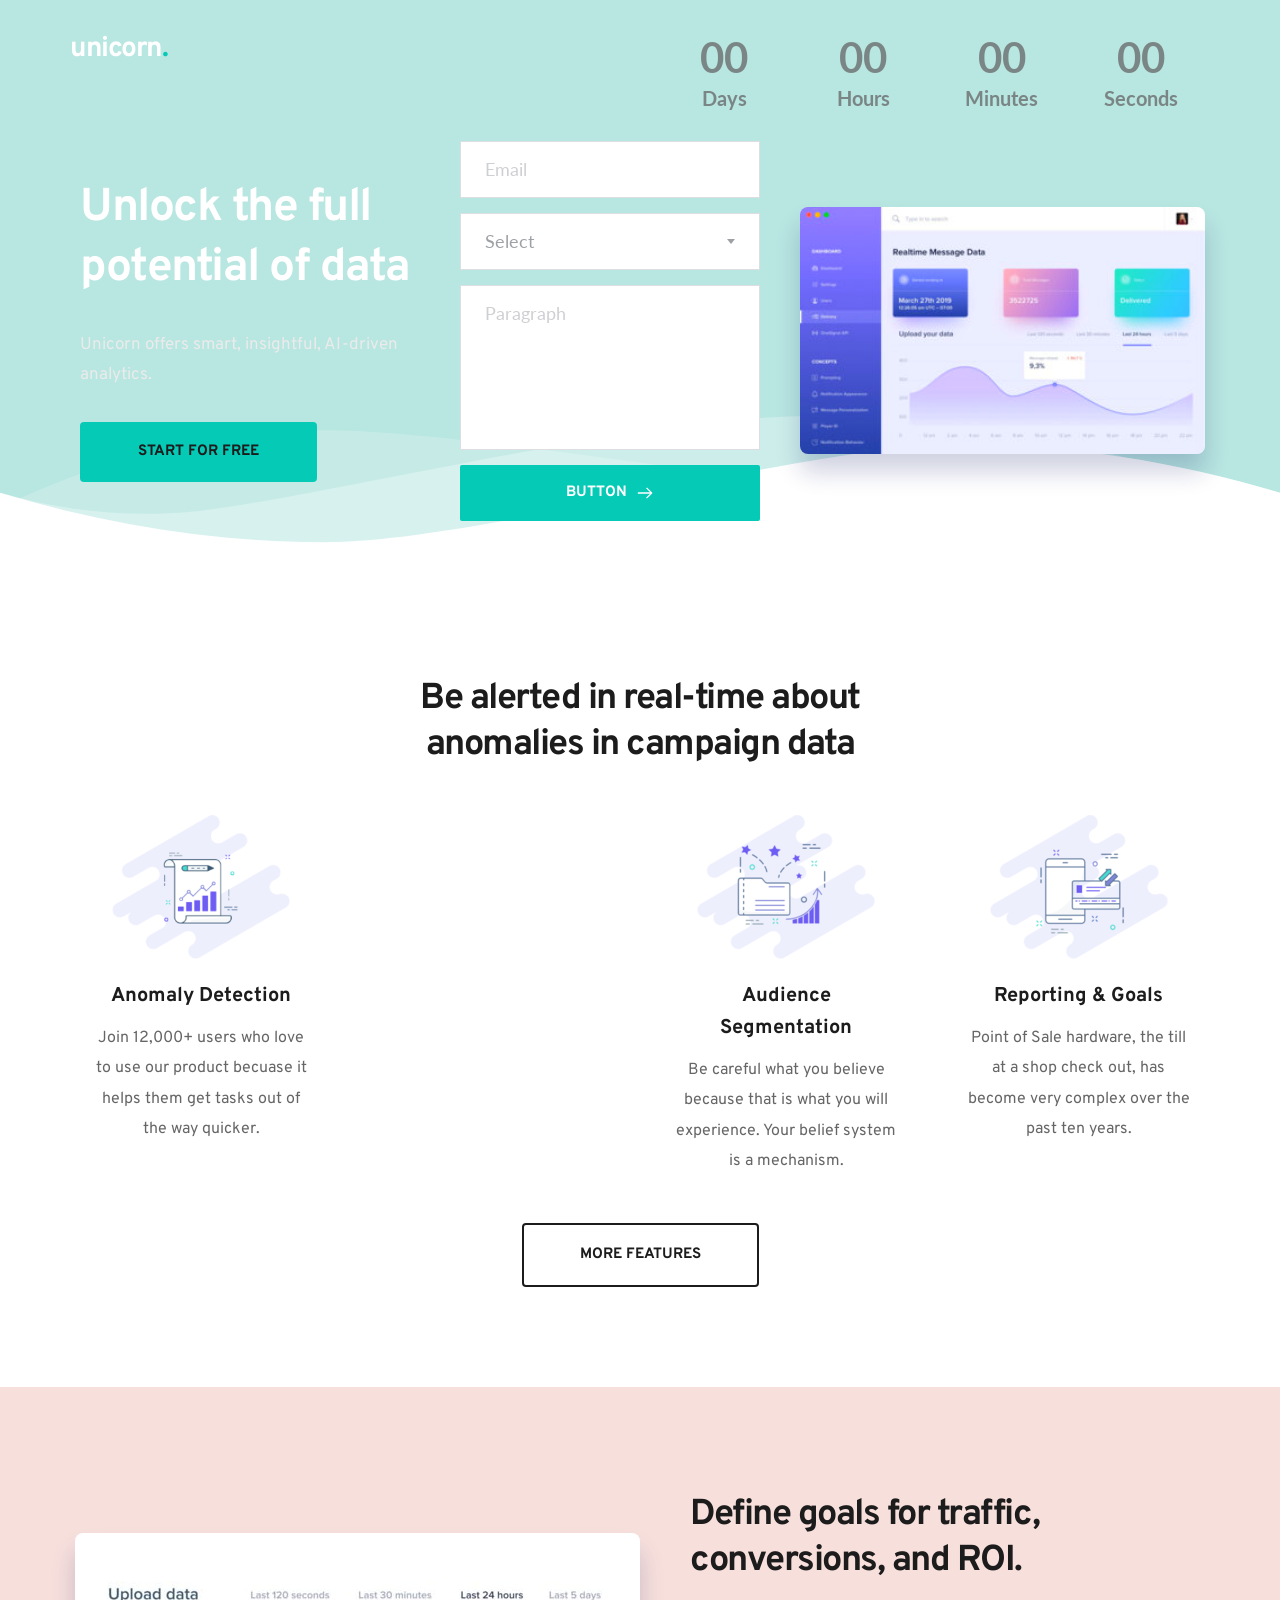
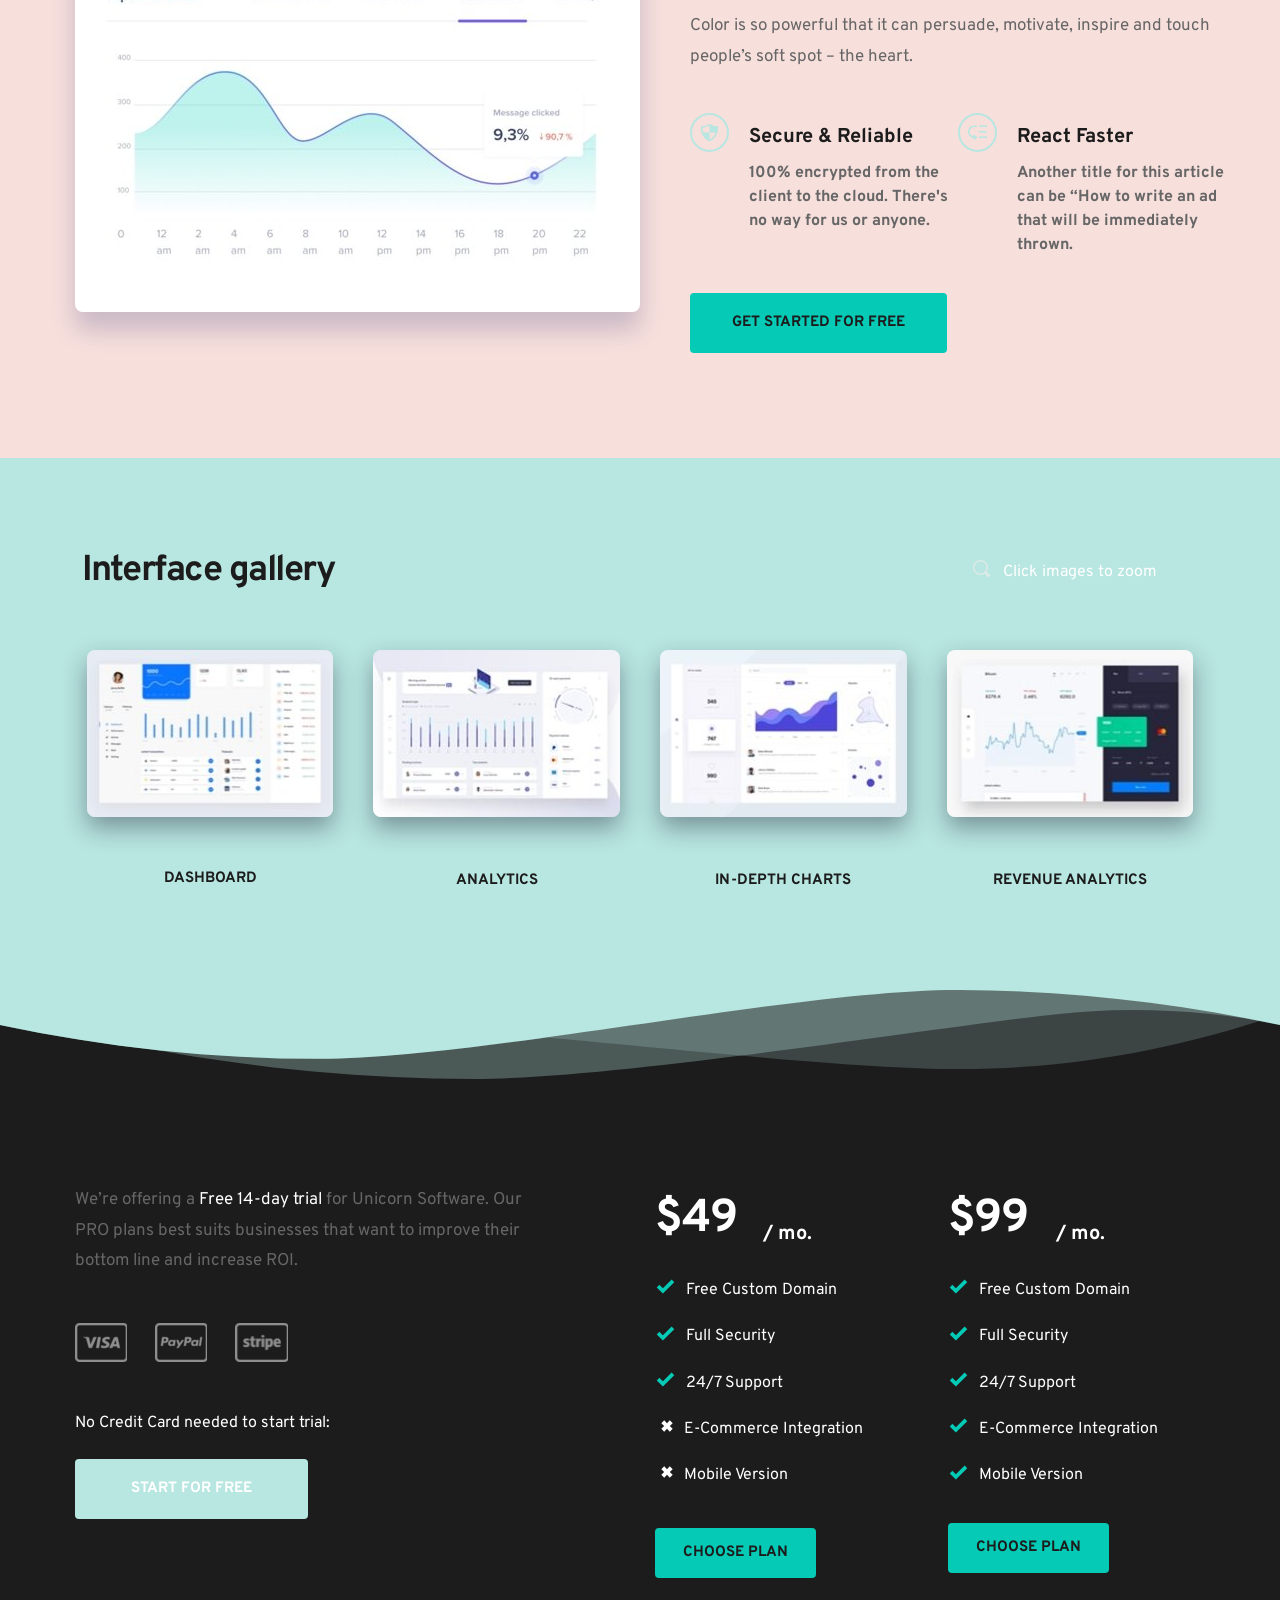
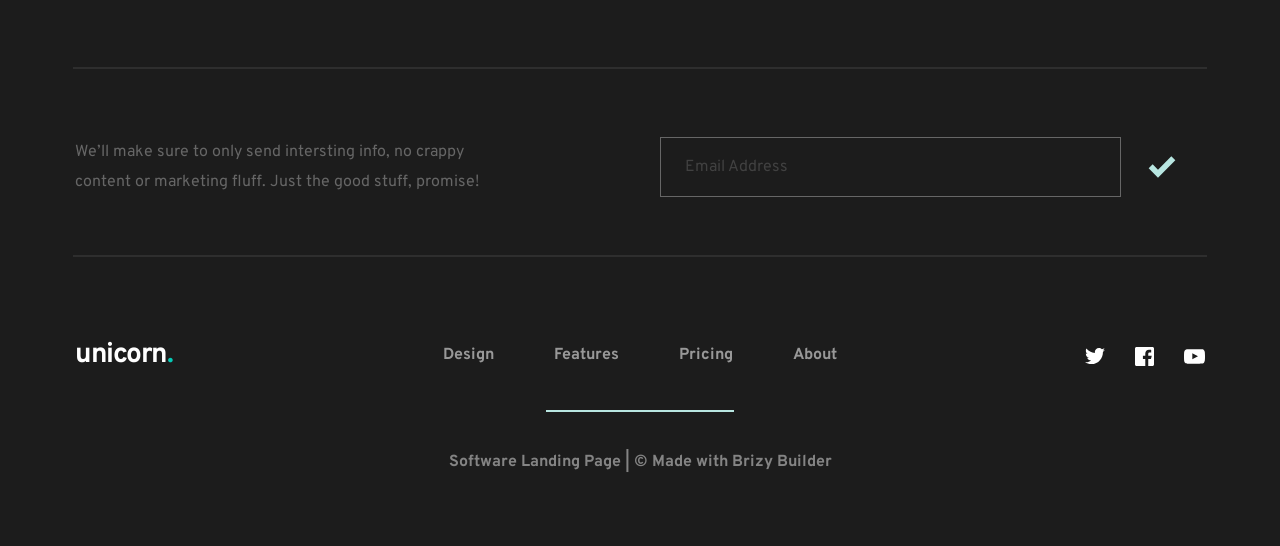
==== commit b20975b0: "fjf" ====
--- a/index.html
+++ b/index.html
@@ -29,1187 +29,1186 @@
 .brz .css-1xrnwg, .brz [data-css-1xrnwg] {color: rgba(255,255,255,1);border-color: rgba(35,157,219,0);background-color: rgba(189,225,244,0);background-image: none;border-width: 0;border-style: solid;width: 21px;height: 21px;font-size: 21px;padding: 0px;border-radius: 0;stroke-width: 0;transition: all .5s ease-in-out;transition-property: background,border-radius,color,border-color,box-shadow;-webkit-transition: all .5s ease-in-out;-moz-transition: all .5s ease-in-out;-webkit-transition-property: background,border-radius,color,border-color,box-shadow;-moz-transition-property: background,border-radius,color,border-color,box-shadow;}
 @media (min-width: 991px) {.brz .css-1xrnwg:hover, .brz [data-css-1xrnwg]:hover {color: rgba(5,202,182,1);border-color: rgba(35,157,219,0);background-color: rgba(189,225,244,0);background-image: none;}}
 @media (max-width: 991px) {.brz .css-1xrnwg, .brz [data-css-1xrnwg] {width: 21px;height: 21px;font-size: 21px;padding: 0px;border-radius: 0px;stroke-width: 0;}}
-@media (max-width: 767px) {.brz .css-1xrnwg, .brz [data-css-1xrnwg] {width: 21px;height: 21px;font-size: 21px;padding: 0px;border-radius: 0px;stroke-width: 0;}}</style><style class="brz-style">.brz .brz-css-dpoml {z-index: auto;margin: 0;}
-.brz .brz-css-dpoml .brz-section__content {min-height: auto;}
-.brz .brz-css-dpoml > .slick-slider > .brz-slick-slider__dots {color: rgba(0,0,0,1);}
-.brz .brz-css-dpoml > .slick-slider > .brz-slick-slider__arrow {color: rgba(0,0,0,.7);}
-@media (min-width:991px) {.brz .brz-css-dpoml {display: block;}
-	.brz .brz-css-dpoml .brz-container__wrap {align-items: center;}}
-@media (min-width:991px) {.brz .brz-css-dpoml > .slick-slider > .brz-slick-slider__arrow:hover {color: rgba(0,0,0,1);}}
-@media (max-width:991px) and (min-width:768px) {.brz .brz-css-dpoml {z-index: auto;margin: 0;}
-	.brz .brz-css-dpoml .brz-section__content {min-height: auto;}
-	.brz .brz-css-dpoml > .slick-slider > .brz-slick-slider__dots {color: rgba(0,0,0,1);}
-	.brz .brz-css-dpoml > .slick-slider > .brz-slick-slider__arrow {color: rgba(0,0,0,.7);}}
-@media (max-width:991px) and (min-width:768px) {.brz .brz-css-dpoml {display: block;}
-	.brz .brz-css-dpoml .brz-container__wrap {align-items: center;}}
-@media (max-width:767px) {.brz .brz-css-dpoml {z-index: auto;margin: 0;}
-	.brz .brz-css-dpoml .brz-section__content {min-height: auto;}
-	.brz .brz-css-dpoml > .slick-slider > .brz-slick-slider__dots {color: rgba(0,0,0,1);}
-	.brz .brz-css-dpoml > .slick-slider > .brz-slick-slider__arrow {color: rgba(0,0,0,.7);}}
-@media (max-width:767px) {.brz .brz-css-dpoml {display: block;}
-	.brz .brz-css-dpoml .brz-container__wrap {align-items: center;}}
-.brz .brz-css-fzozl > .brz-bg-media {border: 0px solid rgba(102,115,141,0);border-radius: 0;}
-.brz .brz-css-fzozl > .brz-bg-media > .brz-bg-image {background-image: none;}
-.brz .brz-css-fzozl > .brz-bg-media > .brz-bg-color {background-color: rgba(0,0,0,0);background-image: none;}
-.brz .brz-css-fzozl > .brz-bg-media > .brz-bg-map {display: none;}
-.brz .brz-css-fzozl > .brz-bg-media > .brz-bg-shape__top {background-image: none;background-size: 100% 100px;height: 100px;transform: rotateX(0deg) rotateY(0deg);z-index: auto;}
-.brz .brz-css-fzozl > .brz-bg-media > .brz-bg-shape__bottom {background-image: none;background-size: 100% 100px;height: 100px;transform: rotateX(-180deg) rotateY(-180deg);z-index: auto;}
-.brz .brz-css-fzozl > .brz-bg-content {padding: 75px 0px 75px 0px;display: flex;}
-@media (min-width:991px) {.brz .brz-css-fzozl > .brz-bg-media > .brz-bg-image {background-attachment: scroll;}}
-@media (max-width:991px) and (min-width:768px) {.brz .brz-css-fzozl > .brz-bg-media {border: 0px solid rgba(102,115,141,0);border-radius: 0;}
-	.brz .brz-css-fzozl > .brz-bg-media > .brz-bg-image {background-image: none;}
-	.brz .brz-css-fzozl > .brz-bg-media > .brz-bg-color {background-color: rgba(0,0,0,0);background-image: none;}
-	.brz .brz-css-fzozl > .brz-bg-media > .brz-bg-map {display: none;}
-	.brz .brz-css-fzozl > .brz-bg-media > .brz-bg-shape__top {background-image: none;background-size: 100% 100px;height: 100px;transform: rotateX(0deg) rotateY(0deg);z-index: auto;}
-	.brz .brz-css-fzozl > .brz-bg-media > .brz-bg-shape__bottom {background-image: none;background-size: 100% 100px;height: 100px;transform: rotateX(-180deg) rotateY(-180deg);z-index: auto;}
-	.brz .brz-css-fzozl > .brz-bg-content {padding: 50px 15px 50px 15px;display: flex;}}
-@media (max-width:767px) {.brz .brz-css-fzozl > .brz-bg-media {border: 0px solid rgba(102,115,141,0);border-radius: 0;}
-	.brz .brz-css-fzozl > .brz-bg-media > .brz-bg-image {background-image: none;}
-	.brz .brz-css-fzozl > .brz-bg-media > .brz-bg-color {background-color: rgba(0,0,0,0);background-image: none;}
-	.brz .brz-css-fzozl > .brz-bg-media > .brz-bg-map {display: none;}
-	.brz .brz-css-fzozl > .brz-bg-media > .brz-bg-shape__top {background-image: none;background-size: 100% 100px;height: 100px;transform: rotateX(0deg) rotateY(0deg);z-index: auto;}
-	.brz .brz-css-fzozl > .brz-bg-media > .brz-bg-shape__bottom {background-image: none;background-size: 100% 100px;height: 100px;transform: rotateX(-180deg) rotateY(-180deg);z-index: auto;}
-	.brz .brz-css-fzozl > .brz-bg-content {padding: 25px 15px 25px 15px;display: flex;}}
-.brz .brz-css-dllbs {border: 0px solid transparent;}
-@media (min-width:991px) {.brz .brz-css-dllbs {max-width: 100%;}}
-@media (max-width:991px) and (min-width:768px) {.brz .brz-css-dllbs {border: 0px solid transparent;}}
-@media (max-width:991px) and (min-width:768px) {.brz .brz-css-dllbs {max-width: 100%;}}
-@media (max-width:767px) {.brz .brz-css-dllbs {border: 0px solid transparent;}}
-@media (max-width:767px) {.brz .brz-css-dllbs {max-width: 100%;}}
-@media (min-width:991px) {.brz .brz-css-vbdag {max-width: 1170px;}}
-@media (max-width:991px) and (min-width:768px) {.brz .brz-css-vbdag {max-width: 1170px;}}
-@media (max-width:767px) {.brz .brz-css-vbdag {max-width: 1170px;}}
-.brz .brz-css-jtkzx {margin: 0;}
-@media (max-width:991px) and (min-width:768px) {.brz .brz-css-jtkzx {margin: 0;}}
-@media (max-width:767px) {.brz .brz-css-jtkzx {margin: 0;}}
-.brz .brz-css-kobqq {z-index: auto;align-items: flex-start;}
-.brz .brz-css-kobqq > .brz-bg-media {border: 0px solid rgba(102,115,141,0);border-radius: 0;}
-.brz .brz-css-kobqq > .brz-bg-media > .brz-bg-image {background-image: none;}
-.brz .brz-css-kobqq > .brz-bg-media > .brz-bg-color {background-color: rgba(0,0,0,0);background-image: none;}
-.brz .brz-css-kobqq > .brz-bg-media > .brz-bg-map {display: none;}
-.brz .brz-css-kobqq > .brz-bg-content {border: 0px solid transparent;}
-@media (min-width:991px) {.brz .brz-css-kobqq {max-width: 100%;min-height: auto;display: flex;}
-	.brz .brz-css-kobqq > .brz-bg-media {transition-duration: .5s;transition-property: filter,box-shadow,background,border-radius,border-color;}
-	.brz .brz-css-kobqq > .brz-bg-media > .brz-bg-image {transition-duration: .5s;transition-property: filter,box-shadow,background,border-radius,border-color;}
-	.brz .brz-css-kobqq > .brz-bg-media > .brz-bg-color {transition-duration: .5s;transition-property: filter,box-shadow,background,border-radius,border-color;}
-	.brz .brz-css-kobqq > .brz-bg-media > .brz-bg-video {transition-duration: .5s;transition-property: filter,box-shadow,background,border-radius,border-color;}
-	.brz .brz-css-kobqq > .brz-bg-content {transition-duration: .5s;transition-property: filter,box-shadow,background,border-radius,border-color;}}
-@media (max-width:991px) and (min-width:768px) {.brz .brz-css-kobqq {z-index: auto;align-items: flex-start;}
-	.brz .brz-css-kobqq > .brz-bg-media {border: 0px solid rgba(102,115,141,0);border-radius: 0;}
-	.brz .brz-css-kobqq > .brz-bg-media > .brz-bg-image {background-image: none;}
-	.brz .brz-css-kobqq > .brz-bg-media > .brz-bg-color {background-color: rgba(0,0,0,0);background-image: none;}
-	.brz .brz-css-kobqq > .brz-bg-media > .brz-bg-map {display: none;}
-	.brz .brz-css-kobqq > .brz-bg-content {border: 0px solid transparent;}}
-@media (max-width:991px) and (min-width:768px) {.brz .brz-css-kobqq {max-width: 100%;min-height: auto;display: flex;}
-	.brz .brz-css-kobqq > .brz-bg-media {transition-duration: .5s;transition-property: filter,box-shadow,background,border-radius,border-color;}
-	.brz .brz-css-kobqq > .brz-bg-media > .brz-bg-image {transition-duration: .5s;transition-property: filter,box-shadow,background,border-radius,border-color;}
-	.brz .brz-css-kobqq > .brz-bg-media > .brz-bg-color {transition-duration: .5s;transition-property: filter,box-shadow,background,border-radius,border-color;}
-	.brz .brz-css-kobqq > .brz-bg-media > .brz-bg-video {transition-duration: .5s;transition-property: filter,box-shadow,background,border-radius,border-color;}
-	.brz .brz-css-kobqq > .brz-bg-content {transition-duration: .5s;transition-property: filter,box-shadow,background,border-radius,border-color;}
-	.brz .brz-css-kobqq > .brz-bg-content > .brz-row {flex-direction: row;flex-wrap: wrap;justify-content: flex-start;}}
-@media (max-width:767px) {.brz .brz-css-kobqq {z-index: auto;align-items: flex-start;}
-	.brz .brz-css-kobqq > .brz-bg-media {border: 0px solid rgba(102,115,141,0);border-radius: 0;}
-	.brz .brz-css-kobqq > .brz-bg-media > .brz-bg-image {background-image: none;}
-	.brz .brz-css-kobqq > .brz-bg-media > .brz-bg-color {background-color: rgba(0,0,0,0);background-image: none;}
-	.brz .brz-css-kobqq > .brz-bg-media > .brz-bg-map {display: none;}
-	.brz .brz-css-kobqq > .brz-bg-content {border: 0px solid transparent;}}
-@media (max-width:767px) {.brz .brz-css-kobqq {max-width: 100%;min-height: auto;display: flex;}
-	.brz .brz-css-kobqq > .brz-bg-media {transition-duration: .5s;transition-property: filter,box-shadow,background,border-radius,border-color;}
-	.brz .brz-css-kobqq > .brz-bg-media > .brz-bg-image {transition-duration: .5s;transition-property: filter,box-shadow,background,border-radius,border-color;}
-	.brz .brz-css-kobqq > .brz-bg-media > .brz-bg-color {transition-duration: .5s;transition-property: filter,box-shadow,background,border-radius,border-color;}
-	.brz .brz-css-kobqq > .brz-bg-media > .brz-bg-video {transition-duration: .5s;transition-property: filter,box-shadow,background,border-radius,border-color;}
-	.brz .brz-css-kobqq > .brz-bg-content {transition-duration: .5s;transition-property: filter,box-shadow,background,border-radius,border-color;}
-	.brz .brz-css-kobqq > .brz-bg-content > .brz-row {flex-direction: row;flex-wrap: wrap;justify-content: flex-start;}}
-.brz .brz-css-llgva {padding: 10px;}
-@media (max-width:991px) and (min-width:768px) {.brz .brz-css-llgva {padding: 0;}}
-@media (max-width:767px) {.brz .brz-css-llgva {padding: 0;}}
-.brz .brz-css-rvqcq {z-index: auto;flex: 1 1 50%;max-width: 50%;}
-@media (max-width:991px) and (min-width:768px) {.brz .brz-css-rvqcq {z-index: auto;flex: 1 1 50%;max-width: 50%;}}
-@media (max-width:767px) {.brz .brz-css-rvqcq {z-index: auto;flex: 1 1 100%;max-width: 100%;}}
-.brz .brz-css-vcrky {z-index: auto;align-items: flex-start;padding: 5px 15px 5px 15px;margin: 0;}
-.brz .brz-css-vcrky > .brz-bg-content {border: 0px solid transparent;}
-.brz .brz-css-vcrky > .brz-bg-media {border: 0px solid rgba(102,115,141,0);border-radius: 0;}
-.brz .brz-css-vcrky > .brz-bg-media > .brz-bg-image {background-image: none;}
-.brz .brz-css-vcrky > .brz-bg-media > .brz-bg-color {background-color: rgba(0,0,0,0);background-image: none;}
-@media (min-width:991px) {.brz .brz-css-vcrky {display: flex;}
-	.brz .brz-css-vcrky > .brz-bg-content {transition-duration: .5s;transition-property: filter,box-shadow,background,border-radius,border-color;}
-	.brz .brz-css-vcrky > .brz-bg-media {transition-duration: .5s;transition-property: filter,box-shadow,background,border-radius,border-color;}
-	.brz .brz-css-vcrky > .brz-bg-media > .brz-bg-image {transition-duration: .5s;transition-property: filter,box-shadow,background,border-radius,border-color;}
-	.brz .brz-css-vcrky > .brz-bg-media > .brz-bg-color {transition-duration: .5s;transition-property: filter,box-shadow,background,border-radius,border-color;}}
-@media (max-width:991px) and (min-width:768px) {.brz .brz-css-vcrky {z-index: auto;align-items: flex-start;padding: 5px 15px 5px 15px;margin: 0;}
-	.brz .brz-css-vcrky > .brz-bg-content {border: 0px solid transparent;}
-	.brz .brz-css-vcrky > .brz-bg-media {border: 0px solid rgba(102,115,141,0);border-radius: 0;}
-	.brz .brz-css-vcrky > .brz-bg-media > .brz-bg-image {background-image: none;}
-	.brz .brz-css-vcrky > .brz-bg-media > .brz-bg-color {background-color: rgba(0,0,0,0);background-image: none;}}
-@media (max-width:991px) and (min-width:768px) {.brz .brz-css-vcrky {display: flex;}
-	.brz .brz-css-vcrky > .brz-bg-content {transition-duration: .5s;transition-property: filter,box-shadow,background,border-radius,border-color;}
-	.brz .brz-css-vcrky > .brz-bg-media {transition-duration: .5s;transition-property: filter,box-shadow,background,border-radius,border-color;}
-	.brz .brz-css-vcrky > .brz-bg-media > .brz-bg-image {transition-duration: .5s;transition-property: filter,box-shadow,background,border-radius,border-color;}
-	.brz .brz-css-vcrky > .brz-bg-media > .brz-bg-color {transition-duration: .5s;transition-property: filter,box-shadow,background,border-radius,border-color;}}
-@media (max-width:767px) {.brz .brz-css-vcrky {z-index: auto;align-items: flex-start;padding: 0;margin: 10px 0px 10px 0px;}
-	.brz .brz-css-vcrky > .brz-bg-content {border: 0px solid transparent;}
-	.brz .brz-css-vcrky > .brz-bg-media {border: 0px solid rgba(102,115,141,0);border-radius: 0;}
-	.brz .brz-css-vcrky > .brz-bg-media > .brz-bg-image {background-image: none;}
-	.brz .brz-css-vcrky > .brz-bg-media > .brz-bg-color {background-color: rgba(0,0,0,0);background-image: none;}}
-@media (max-width:767px) {.brz .brz-css-vcrky {display: flex;}
-	.brz .brz-css-vcrky > .brz-bg-content {transition-duration: .5s;transition-property: filter,box-shadow,background,border-radius,border-color;}
-	.brz .brz-css-vcrky > .brz-bg-media {transition-duration: .5s;transition-property: filter,box-shadow,background,border-radius,border-color;}
-	.brz .brz-css-vcrky > .brz-bg-media > .brz-bg-image {transition-duration: .5s;transition-property: filter,box-shadow,background,border-radius,border-color;}
-	.brz .brz-css-vcrky > .brz-bg-media > .brz-bg-color {transition-duration: .5s;transition-property: filter,box-shadow,background,border-radius,border-color;}}
-@media (min-width:991px) {.brz .brz-css-xhskd {display: block;z-index: auto;position: relative;}}
-@media (max-width:991px) and (min-width:768px) {.brz .brz-css-xhskd {display: block;z-index: auto;position: relative;}}
-@media (max-width:767px) {.brz .brz-css-xhskd {display: block;z-index: auto;position: relative;}}
-.brz .brz-css-iptzz {padding: 0;margin: 10px 0px 10px 0px;justify-content: center;position: relative;}
-@media (max-width:991px) and (min-width:768px) {.brz .brz-css-iptzz {padding: 0;margin: 10px 0px 10px 0px;justify-content: center;position: relative;}}
-@media (max-width:767px) {.brz .brz-css-iptzz {padding: 0;margin: 10px 0px 10px 0px;justify-content: center;position: relative;}}
-.brz .brz-css-plywp .brz-ed-box__resizer {width: 100%;}
-@media (max-width:991px) and (min-width:768px) {.brz .brz-css-plywp .brz-ed-box__resizer {width: 100%;}}
-@media (max-width:767px) {.brz .brz-css-plywp .brz-ed-box__resizer {width: 100%;}}
-@media (min-width:991px) {.brz .brz-css-ttnph {display: block;position: relative;}}
-@media (max-width:991px) and (min-width:768px) {.brz .brz-css-ttnph {display: block;position: relative;}}
-@media (max-width:767px) {.brz .brz-css-ttnph {display: block;position: relative;}}
-.brz .brz-css-khnay {justify-content: center;padding: 0;margin: 0px -5px -20px -5px;}
-@media (max-width:991px) and (min-width:768px) {.brz .brz-css-khnay {justify-content: center;padding: 0;margin: 0px -5px -20px -5px;}}
-@media (max-width:767px) {.brz .brz-css-khnay {justify-content: center;padding: 0;margin: 0px -5px -20px -5px;}}
-.brz .brz-css-yrhah {padding: 0px 5px 20px 5px;}
-@media (max-width:991px) and (min-width:768px) {.brz .brz-css-yrhah {padding: 0px 5px 20px 5px;}}
-@media (max-width:767px) {.brz .brz-css-yrhah {padding: 0px 5px 20px 5px;}}
-.brz .brz-css-egabo {z-index: auto;position: relative;margin: 10px 0px 10px 0px;}
-@media (max-width:991px) and (min-width:768px) {.brz .brz-css-egabo {z-index: auto;position: relative;margin: 10px 0px 10px 0px;}}
-@media (max-width:767px) {.brz .brz-css-egabo {z-index: auto;position: relative;margin: 10px 0px 10px 0px;}}
-.brz .brz-css-jjzpk.brz-btn {font-family: Overpass,sans-serif;font-weight: 700;font-size: 15px;line-height: 1.6;letter-spacing: 0px;color: rgba(255,255,255,1);border: 2px solid rgba(5,202,182,0);background-color: rgba(5,202,182,1);background-image: none;border-radius: 2px;padding: 14px 42px 14px 42px;flex-flow: row-reverse nowrap;}
-@media (min-width:991px) {.brz .brz-css-jjzpk.brz-btn {transition-duration: .5s;transition-property: color,box-shadow,background,border-color;}}
-@media (min-width:991px) {.brz .brz-css-jjzpk.brz-btn:hover {background-color: rgba(5,202,182,.8);}}
-@media (max-width:991px) and (min-width:768px) {.brz .brz-css-jjzpk.brz-btn {font-family: Overpass,sans-serif;font-weight: 700;font-size: 17px;line-height: 1.6;letter-spacing: 0px;color: rgba(255,255,255,1);border: 2px solid rgba(5,202,182,0);background-color: rgba(5,202,182,1);background-image: none;border-radius: 2px;padding: 11px 26px 11px 26px;flex-flow: row-reverse nowrap;}}
-@media (max-width:991px) and (min-width:768px) {.brz .brz-css-jjzpk.brz-btn {transition-duration: .5s;transition-property: color,box-shadow,background,border-color;}}
-@media (max-width:767px) {.brz .brz-css-jjzpk.brz-btn {font-family: Overpass,sans-serif;font-weight: 700;font-size: 15px;line-height: 1.6;letter-spacing: 0px;color: rgba(255,255,255,1);border: 2px solid rgba(5,202,182,0);background-color: rgba(5,202,182,1);background-image: none;border-radius: 2px;padding: 11px 26px 11px 26px;flex-flow: row-reverse nowrap;}}
-@media (max-width:767px) {.brz .brz-css-jjzpk.brz-btn {transition-duration: .5s;transition-property: color,box-shadow,background,border-color;}}
-.brz .brz-css-fxoxc {height: 50px;}
-@media (max-width:991px) and (min-width:768px) {.brz .brz-css-fxoxc {height: 50px;}}
-@media (max-width:767px) {.brz .brz-css-fxoxc {height: 50px;}}
-.brz .brz-css-wmpqe .brz-form {margin: -0px -7.5px -15px -7.5px;}
-.brz .brz-css-wmpqe .brz-forms2__item {padding: 0px 7.5px 15px 7.5px;}
-.brz .brz-css-wmpqe .brz-forms2__item-button {margin-right: auto;margin-left: 0;max-width: 100%;flex-basis: 100%;}
-@media (max-width:991px) and (min-width:768px) {.brz .brz-css-wmpqe .brz-form {margin: -0px -7.5px -15px -7.5px;}
-	.brz .brz-css-wmpqe .brz-forms2__item {padding: 0px 7.5px 15px 7.5px;}
-	.brz .brz-css-wmpqe .brz-forms2__item-button {margin-right: auto;margin-left: 0;max-width: 100%;flex-basis: 100%;}}
-@media (max-width:767px) {.brz .brz-css-wmpqe .brz-form {margin: -0px -7.5px -15px -7.5px;}
-	.brz .brz-css-wmpqe .brz-forms2__item {padding: 0px 7.5px 15px 7.5px;}
-	.brz .brz-css-wmpqe .brz-forms2__item-button {margin-right: auto;margin-left: 0;max-width: 100%;flex-basis: 100%;}}
-.brz .brz-css-vrzjp {color: rgba(115,119,127,.7);font-family: Lato,sans-serif;font-size: 18px;font-weight: 400;letter-spacing: 0px;}
-.brz .brz-css-vrzjp .brz-forms2__field-label {color: rgba(115,119,127,.7);font-family: Lato,sans-serif;font-size: 16px;font-weight: 400;letter-spacing: 0px;text-align: left;line-height: 1.5;}
-.brz .brz-css-vrzjp .brz-forms2__field-label {padding: 0px 0px 5px 0px;}
-.brz .brz-css-vrzjp .brz-forms2__field:not(.brz-forms2__radio):not(.brz-forms2__checkbox) {color: rgba(115,119,127,.7);background-color: rgba(255,255,255,1);border: 1px solid rgba(220,222,225,1);border-radius: 0;min-height: 57px;}
-.brz .brz-css-vrzjp.brz-forms2__item--error .brz-forms2__field:not(.brz-forms2__radio):not(.brz-forms2__checkbox) {border-color: #f00;}
-.brz .brz-css-vrzjp .brz-forms2__field:not(.brz-forms2__radio):not(.brz-forms2__checkbox):not(.brz-forms2__field-select) {padding: 14px 24px 14px 24px;}
-.brz .brz-css-vrzjp .brz-forms2__field-paragraph {line-height: 1.5;}
-.brz .brz-css-vrzjp .brz-forms2__radio {color: rgba(115,119,127,.7);font-family: Lato,sans-serif;font-size: 16px;line-height: 1.5;font-weight: 400;letter-spacing: 0px;}
-.brz .brz-css-vrzjp .brz-forms2__checkbox {color: rgba(115,119,127,.7);font-family: Lato,sans-serif;font-size: 16px;line-height: 1.5;font-weight: 400;letter-spacing: 0px;}
-.brz .brz-css-vrzjp .brz-forms2__select-item__input {color: rgba(115,119,127,.7);}
-.brz .brz-css-vrzjp .form-alert {font-family: Lato,sans-serif;}
-@media (min-width:991px) {.brz .brz-css-vrzjp .brz-forms2__field:not(.brz-forms2__radio):not(.brz-forms2__checkbox) {transition-duration: .5s;}
-	.brz .brz-css-vrzjp .brz-forms2__radio {transition-duration: .5s;}
-	.brz .brz-css-vrzjp .brz-forms2__checkbox {transition-duration: .5s;}
-	.brz .brz-css-vrzjp .brz-forms2__select-item__input {transition-duration: .5s;}}
-@media (max-width:991px) and (min-width:768px) {.brz .brz-css-vrzjp {color: rgba(115,119,127,.7);font-size: 14px;font-weight: 400;letter-spacing: 0px;}
-	.brz .brz-css-vrzjp .brz-forms2__field-label {color: rgba(115,119,127,.7);font-size: 14px;font-weight: 400;letter-spacing: 0px;text-align: left;line-height: 1.5;}
-	.brz .brz-css-vrzjp .brz-forms2__field-label {padding: 0px 0px 5px 0px;}
-	.brz .brz-css-vrzjp .brz-forms2__field:not(.brz-forms2__radio):not(.brz-forms2__checkbox) {color: rgba(115,119,127,.7);background-color: rgba(255,255,255,1);border: 1px solid rgba(220,222,225,1);border-radius: 0;min-height: 51px;}
-	.brz .brz-css-vrzjp.brz-forms2__item--error .brz-forms2__field:not(.brz-forms2__radio):not(.brz-forms2__checkbox) {border-color: #f00;}
-	.brz .brz-css-vrzjp .brz-forms2__field:not(.brz-forms2__radio):not(.brz-forms2__checkbox):not(.brz-forms2__field-select) {padding: 14px 24px 14px 24px;}
-	.brz .brz-css-vrzjp .brz-forms2__field-paragraph {line-height: 1.5;}
-	.brz .brz-css-vrzjp .brz-forms2__radio {color: rgba(115,119,127,.7);font-size: 14px;line-height: 1.5;font-weight: 400;letter-spacing: 0px;}
-	.brz .brz-css-vrzjp .brz-forms2__checkbox {color: rgba(115,119,127,.7);font-size: 14px;line-height: 1.5;font-weight: 400;letter-spacing: 0px;}
-	.brz .brz-css-vrzjp .brz-forms2__select-item__input {color: rgba(115,119,127,.7);}
-	.brz .brz-css-vrzjp .form-alert {font-family: Lato,sans-serif;}}
-@media (max-width:991px) and (min-width:768px) {.brz .brz-css-vrzjp .brz-forms2__field:not(.brz-forms2__radio):not(.brz-forms2__checkbox) {transition-duration: .5s;}
-	.brz .brz-css-vrzjp .brz-forms2__radio {transition-duration: .5s;}
-	.brz .brz-css-vrzjp .brz-forms2__checkbox {transition-duration: .5s;}
-	.brz .brz-css-vrzjp .brz-forms2__select-item__input {transition-duration: .5s;}}
-@media (max-width:767px) {.brz .brz-css-vrzjp {color: rgba(115,119,127,.7);font-size: 14px;font-weight: 400;letter-spacing: 0px;}
-	.brz .brz-css-vrzjp .brz-forms2__field-label {color: rgba(115,119,127,.7);font-size: 14px;font-weight: 400;letter-spacing: 0px;text-align: left;line-height: 1.5;}
-	.brz .brz-css-vrzjp .brz-forms2__field-label {padding: 0px 0px 5px 0px;}
-	.brz .brz-css-vrzjp .brz-forms2__field:not(.brz-forms2__radio):not(.brz-forms2__checkbox) {color: rgba(115,119,127,.7);background-color: rgba(255,255,255,1);border: 1px solid rgba(220,222,225,1);border-radius: 0;min-height: 43px;}
-	.brz .brz-css-vrzjp.brz-forms2__item--error .brz-forms2__field:not(.brz-forms2__radio):not(.brz-forms2__checkbox) {border-color: #f00;}
-	.brz .brz-css-vrzjp .brz-forms2__field:not(.brz-forms2__radio):not(.brz-forms2__checkbox):not(.brz-forms2__field-select) {padding: 10px 20px 10px 20px;}
-	.brz .brz-css-vrzjp .brz-forms2__field-paragraph {line-height: 1.5;}
-	.brz .brz-css-vrzjp .brz-forms2__radio {color: rgba(115,119,127,.7);font-size: 14px;line-height: 1.5;font-weight: 400;letter-spacing: 0px;}
-	.brz .brz-css-vrzjp .brz-forms2__checkbox {color: rgba(115,119,127,.7);font-size: 14px;line-height: 1.5;font-weight: 400;letter-spacing: 0px;}
-	.brz .brz-css-vrzjp .brz-forms2__select-item__input {color: rgba(115,119,127,.7);}
-	.brz .brz-css-vrzjp .form-alert {font-family: Lato,sans-serif;}}
-@media (max-width:767px) {.brz .brz-css-vrzjp .brz-forms2__field:not(.brz-forms2__radio):not(.brz-forms2__checkbox) {transition-duration: .5s;}
-	.brz .brz-css-vrzjp .brz-forms2__radio {transition-duration: .5s;}
-	.brz .brz-css-vrzjp .brz-forms2__checkbox {transition-duration: .5s;}
-	.brz .brz-css-vrzjp .brz-forms2__select-item__input {transition-duration: .5s;}}
-.brz .brz-css-xifxq .select2-results__options {font-family: Lato,sans-serif;font-size: 18px;line-height: 1.5;font-weight: 400;letter-spacing: 0px;color: rgba(115,119,127,.7);background-color: rgba(255,255,255,1);border-radius: 0;}
-.brz .brz-css-xifxq .select2-results__option {border-bottom: 1px solid rgba(220,222,225,1);}
-.brz .brz-css-xifxq .select2-selection--single {padding: 14px 24px 14px 24px;}
-.brz .brz-css-xifxq .select2-selection--multiple {padding: 14px 24px 14px 24px;}
-.brz .brz-css-xifxq .select2-selection--multiple .select2-selection__choice {background-color: rgba(255,255,255,.2);}
-@media (min-width:991px) {.brz .brz-css-xifxq .select2-selection--multiple .select2-selection__choice {transition-duration: .5s;}}
-@media (max-width:991px) and (min-width:768px) {.brz .brz-css-xifxq .select2-results__options {font-size: 14px;line-height: 1.5;font-weight: 400;letter-spacing: 0px;color: rgba(115,119,127,.7);background-color: rgba(255,255,255,1);border-radius: 0;}
-	.brz .brz-css-xifxq .select2-results__option {border-bottom: 1px solid rgba(220,222,225,1);}
-	.brz .brz-css-xifxq .select2-selection--single {padding: 14px 24px 14px 24px;}
-	.brz .brz-css-xifxq .select2-selection--multiple {padding: 14px 24px 14px 24px;}
-	.brz .brz-css-xifxq .select2-selection--multiple .select2-selection__choice {background-color: rgba(255,255,255,.2);}}
-@media (max-width:991px) and (min-width:768px) {.brz .brz-css-xifxq .select2-selection--multiple .select2-selection__choice {transition-duration: .5s;}}
-@media (max-width:767px) {.brz .brz-css-xifxq .select2-results__options {font-size: 14px;line-height: 1.5;font-weight: 400;letter-spacing: 0px;color: rgba(115,119,127,.7);background-color: rgba(255,255,255,1);border-radius: 0;}
-	.brz .brz-css-xifxq .select2-results__option {border-bottom: 1px solid rgba(220,222,225,1);}
-	.brz .brz-css-xifxq .select2-selection--single {padding: 10px 20px 10px 20px;}
-	.brz .brz-css-xifxq .select2-selection--multiple {padding: 10px 20px 10px 20px;}
-	.brz .brz-css-xifxq .select2-selection--multiple .select2-selection__choice {background-color: rgba(255,255,255,.2);}}
-@media (max-width:767px) {.brz .brz-css-xifxq .select2-selection--multiple .select2-selection__choice {transition-duration: .5s;}}
-.brz .brz-css-yvlpl {max-width: 100%;flex-basis: 100%;}
-.brz .brz-css-yvlpl .brz-textarea {height: auto;}
-.brz .brz-css-yvlpl .brz-forms2__checkbox-option {flex-basis: 100%;}
-.brz .brz-css-yvlpl .brz-forms2__radio-option {flex-basis: 100%;}
-@media (max-width:991px) and (min-width:768px) {.brz .brz-css-yvlpl {max-width: 100%;flex-basis: 100%;}
-	.brz .brz-css-yvlpl .brz-textarea {height: auto;}
-	.brz .brz-css-yvlpl .brz-forms2__checkbox-option {flex-basis: 100%;}
-	.brz .brz-css-yvlpl .brz-forms2__radio-option {flex-basis: 100%;}}
-@media (max-width:767px) {.brz .brz-css-yvlpl {max-width: 100%;flex-basis: 100%;}
-	.brz .brz-css-yvlpl .brz-textarea {height: auto;}
-	.brz .brz-css-yvlpl .brz-forms2__checkbox-option {flex-basis: 100%;}
-	.brz .brz-css-yvlpl .brz-forms2__radio-option {flex-basis: 100%;}}
-.brz .brz-css-jfvjp {font-size: 16px;margin-left: 10px;margin-right: 0;stroke-width: 0;}
-@media (max-width:991px) and (min-width:768px) {.brz .brz-css-jfvjp {font-size: 16px;margin-left: 10px;margin-right: 0;stroke-width: 0;}}
-@media (max-width:767px) {.brz .brz-css-jfvjp {font-size: 16px;margin-left: 10px;margin-right: 0;stroke-width: 0;}}
-.brz .brz-css-ywbuk {max-width: 100%;height: 211px;border: 0px solid rgba(102,115,141,0);border-radius: 0px;}
-@media (min-width:991px) {.brz .brz-css-ywbuk {transition-duration: .5s;transition-property: border,box-shadow,filter;}
-	.brz .brz-css-ywbuk:after {transition-duration: .5s;transition-property: border,box-shadow,filter;}
-	.brz .brz-css-ywbuk .brz-picture {transition-duration: .5s;transition-property: border,box-shadow,filter;}}
-@media (max-width:991px) and (min-width:768px) {.brz .brz-css-ywbuk {max-width: 100%;height: 242px;border: 0px solid rgba(102,115,141,0);border-radius: 0px;}}
-@media (max-width:991px) and (min-width:768px) {.brz .brz-css-ywbuk {transition-duration: .5s;transition-property: border,box-shadow,filter;}
-	.brz .brz-css-ywbuk:after {transition-duration: .5s;transition-property: border,box-shadow,filter;}
-	.brz .brz-css-ywbuk .brz-picture {transition-duration: .5s;transition-property: border,box-shadow,filter;}}
-@media (max-width:767px) {.brz .brz-css-ywbuk {max-width: 90%;height: 219px;border: 0px solid rgba(102,115,141,0);border-radius: 0px;}}
-@media (max-width:767px) {.brz .brz-css-ywbuk {transition-duration: .5s;transition-property: border,box-shadow,filter;}
-	.brz .brz-css-ywbuk:after {transition-duration: .5s;transition-property: border,box-shadow,filter;}
-	.brz .brz-css-ywbuk .brz-picture {transition-duration: .5s;transition-property: border,box-shadow,filter;}}
-.brz .brz-css-kywwj {padding-top: 60.9827%;}
-@media (max-width:991px) and (min-width:768px) {.brz .brz-css-kywwj {padding-top: 60.804%;}}
-@media (max-width:767px) {.brz .brz-css-kywwj {padding-top: 60.8333%;}}
-.brz .brz-css-ubojq {max-width: 80%;height: 144px;border: 0px solid rgba(102,115,141,0);border-radius: 0px;}
-@media (min-width:991px) {.brz .brz-css-ubojq {transition-duration: .5s;transition-property: border,box-shadow,filter;}
-	.brz .brz-css-ubojq:after {transition-duration: .5s;transition-property: border,box-shadow,filter;}
-	.brz .brz-css-ubojq .brz-picture {transition-duration: .5s;transition-property: border,box-shadow,filter;}}
-@media (max-width:991px) and (min-width:768px) {.brz .brz-css-ubojq {max-width: 80%;height: 100px;border: 0px solid rgba(102,115,141,0);border-radius: 0px;}}
-@media (max-width:991px) and (min-width:768px) {.brz .brz-css-ubojq {transition-duration: .5s;transition-property: border,box-shadow,filter;}
-	.brz .brz-css-ubojq:after {transition-duration: .5s;transition-property: border,box-shadow,filter;}
-	.brz .brz-css-ubojq .brz-picture {transition-duration: .5s;transition-property: border,box-shadow,filter;}}
-@media (max-width:767px) {.brz .brz-css-ubojq {max-width: 80%;height: 219px;border: 0px solid rgba(102,115,141,0);border-radius: 0px;}}
-@media (max-width:767px) {.brz .brz-css-ubojq {transition-duration: .5s;transition-property: border,box-shadow,filter;}
-	.brz .brz-css-ubojq:after {transition-duration: .5s;transition-property: border,box-shadow,filter;}
-	.brz .brz-css-ubojq .brz-picture {transition-duration: .5s;transition-property: border,box-shadow,filter;}}
-.brz .brz-css-henwc {padding-top: 80.8989%;}
-@media (max-width:991px) and (min-width:768px) {.brz .brz-css-henwc {padding-top: 80.6452%;}}
-@media (max-width:767px) {.brz .brz-css-henwc {padding-top: 80.5147%;}}
-.brz .brz-css-hfnqu {background-color: transparent;max-width: 100%;border-radius: 0;}
-.brz .brz-css-hfnqu .brz-video-content {border-radius: 0;border: 0px solid rgba(102,115,141,0);}
-.brz .brz-css-hfnqu .brz-iframe, .brz-css-hfnqu .brz-video__cover:before {filter: brightness(100%) hue-rotate(0deg) saturate(100%) contrast(100%);}
-.brz .brz-css-hfnqu.brz-custom-video video {filter: brightness(100%) hue-rotate(0deg) saturate(100%) contrast(100%);}
-.brz .brz-css-hfnqu .brz-video-custom-progress {background-color: rgba(5,202,182,1);}
-@media (min-width:991px) {.brz .brz-css-hfnqu .brz-video-content {transition-duration: .5s;transition-property: box-shadow,border,border-radius;}
-	.brz .brz-css-hfnqu .brz-video-content, .brz-css-hfnqu .brz-shortcode__placeholder {transition-duration: .5s;transition-property: box-shadow,border,border-radius;}}
-@media (max-width:991px) and (min-width:768px) {.brz .brz-css-hfnqu {background-color: transparent;max-width: 100%;border-radius: 0;}
-	.brz .brz-css-hfnqu .brz-video-content {border-radius: 0;border: 0px solid rgba(102,115,141,0);}
-	.brz .brz-css-hfnqu .brz-iframe, .brz-css-hfnqu .brz-video__cover:before {filter: brightness(100%) hue-rotate(0deg) saturate(100%) contrast(100%);}
-	.brz .brz-css-hfnqu.brz-custom-video video {filter: brightness(100%) hue-rotate(0deg) saturate(100%) contrast(100%);}
-	.brz .brz-css-hfnqu .brz-video-custom-progress {background-color: rgba(5,202,182,1);}}
-@media (max-width:991px) and (min-width:768px) {.brz .brz-css-hfnqu .brz-video-content {transition-duration: .5s;transition-property: box-shadow,border,border-radius;}
-	.brz .brz-css-hfnqu .brz-video-content, .brz-css-hfnqu .brz-shortcode__placeholder {transition-duration: .5s;transition-property: box-shadow,border,border-radius;}}
-@media (max-width:767px) {.brz .brz-css-hfnqu {background-color: transparent;max-width: 100%;border-radius: 0;}
-	.brz .brz-css-hfnqu .brz-video-content {border-radius: 0;border: 0px solid rgba(102,115,141,0);}
-	.brz .brz-css-hfnqu .brz-iframe, .brz-css-hfnqu .brz-video__cover:before {filter: brightness(100%) hue-rotate(0deg) saturate(100%) contrast(100%);}
-	.brz .brz-css-hfnqu.brz-custom-video video {filter: brightness(100%) hue-rotate(0deg) saturate(100%) contrast(100%);}
-	.brz .brz-css-hfnqu .brz-video-custom-progress {background-color: rgba(5,202,182,1);}}
-@media (max-width:767px) {.brz .brz-css-hfnqu .brz-video-content {transition-duration: .5s;transition-property: box-shadow,border,border-radius;}
-	.brz .brz-css-hfnqu .brz-video-content, .brz-css-hfnqu .brz-shortcode__placeholder {transition-duration: .5s;transition-property: box-shadow,border,border-radius;}}
-.brz .brz-css-eqnzz {padding-top: 56.25%;}
-.brz .brz-css-eqnzz .brz-video__cover::before {background-image: none;background-position: 50% 50%;background-size: 100%;}
-.brz .brz-css-eqnzz .brz-video__cover .brz-video__cover-icon {font-size: 28px;width: 80px;height: 80px;background-color: rgba(214,43,99,.75);}
-.brz .brz-css-eqnzz .brz-video__cover .brz-video__cover-icon .brz-a {color: rgba(0,0,238,1);}
-@media (min-width:991px) {.brz .brz-css-eqnzz:hover .brz-video__cover .brz-video__cover-icon {background-color: rgba(35,157,219,.75);}}
-@media (max-width:991px) and (min-width:768px) {.brz .brz-css-eqnzz {padding-top: 56.25%;}
-	.brz .brz-css-eqnzz .brz-video__cover::before {background-image: none;background-position: 50% 50%;background-size: 100%;}
-	.brz .brz-css-eqnzz .brz-video__cover .brz-video__cover-icon {font-size: 28px;width: 80px;height: 80px;background-color: rgba(214,43,99,.75);}
-	.brz .brz-css-eqnzz .brz-video__cover .brz-video__cover-icon .brz-a {color: rgba(0,0,238,1);}}
-@media (max-width:767px) {.brz .brz-css-eqnzz {padding-top: 56.25%;}
-	.brz .brz-css-eqnzz .brz-video__cover::before {background-image: none;background-position: 50% 50%;background-size: 100%;}
-	.brz .brz-css-eqnzz .brz-video__cover .brz-video__cover-icon {font-size: 28px;width: 80px;height: 80px;background-color: rgba(214,43,99,.75);}
-	.brz .brz-css-eqnzz .brz-video__cover .brz-video__cover-icon .brz-a {color: rgba(0,0,238,1);}}
-.brz .brz-css-zzhar {max-width: 80%;height: 144px;border: 0px solid rgba(102,115,141,0);border-radius: 0px;}
-@media (min-width:991px) {.brz .brz-css-zzhar {transition-duration: .5s;transition-property: border,box-shadow,filter;}
-	.brz .brz-css-zzhar:after {transition-duration: .5s;transition-property: border,box-shadow,filter;}
-	.brz .brz-css-zzhar .brz-picture {transition-duration: .5s;transition-property: border,box-shadow,filter;}}
-@media (max-width:991px) and (min-width:768px) {.brz .brz-css-zzhar {max-width: 80%;height: 100px;border: 0px solid rgba(102,115,141,0);border-radius: 0px;}}
-@media (max-width:991px) and (min-width:768px) {.brz .brz-css-zzhar {transition-duration: .5s;transition-property: border,box-shadow,filter;}
-	.brz .brz-css-zzhar:after {transition-duration: .5s;transition-property: border,box-shadow,filter;}
-	.brz .brz-css-zzhar .brz-picture {transition-duration: .5s;transition-property: border,box-shadow,filter;}}
-@media (max-width:767px) {.brz .brz-css-zzhar {max-width: 80%;height: 219px;border: 0px solid rgba(102,115,141,0);border-radius: 0px;}}
-@media (max-width:767px) {.brz .brz-css-zzhar {transition-duration: .5s;transition-property: border,box-shadow,filter;}
-	.brz .brz-css-zzhar:after {transition-duration: .5s;transition-property: border,box-shadow,filter;}
-	.brz .brz-css-zzhar .brz-picture {transition-duration: .5s;transition-property: border,box-shadow,filter;}}
-.brz .brz-css-ajmrz {padding-top: 80.8989%;}
-@media (max-width:991px) and (min-width:768px) {.brz .brz-css-ajmrz {padding-top: 80.6452%;}}
-@media (max-width:767px) {.brz .brz-css-ajmrz {padding-top: 80.5147%;}}
-.brz .brz-css-gybct {max-width: 80%;height: 144px;border: 0px solid rgba(102,115,141,0);border-radius: 0px;}
-@media (min-width:991px) {.brz .brz-css-gybct {transition-duration: .5s;transition-property: border,box-shadow,filter;}
-	.brz .brz-css-gybct:after {transition-duration: .5s;transition-property: border,box-shadow,filter;}
-	.brz .brz-css-gybct .brz-picture {transition-duration: .5s;transition-property: border,box-shadow,filter;}}
-@media (max-width:991px) and (min-width:768px) {.brz .brz-css-gybct {max-width: 80%;height: 100px;border: 0px solid rgba(102,115,141,0);border-radius: 0px;}}
-@media (max-width:991px) and (min-width:768px) {.brz .brz-css-gybct {transition-duration: .5s;transition-property: border,box-shadow,filter;}
-	.brz .brz-css-gybct:after {transition-duration: .5s;transition-property: border,box-shadow,filter;}
-	.brz .brz-css-gybct .brz-picture {transition-duration: .5s;transition-property: border,box-shadow,filter;}}
-@media (max-width:767px) {.brz .brz-css-gybct {max-width: 80%;height: 219px;border: 0px solid rgba(102,115,141,0);border-radius: 0px;}}
-@media (max-width:767px) {.brz .brz-css-gybct {transition-duration: .5s;transition-property: border,box-shadow,filter;}
-	.brz .brz-css-gybct:after {transition-duration: .5s;transition-property: border,box-shadow,filter;}
-	.brz .brz-css-gybct .brz-picture {transition-duration: .5s;transition-property: border,box-shadow,filter;}}
-.brz .brz-css-lwyqm {padding-top: 80.8989%;}
-@media (max-width:991px) and (min-width:768px) {.brz .brz-css-lwyqm {padding-top: 80.6452%;}}
-@media (max-width:767px) {.brz .brz-css-lwyqm {padding-top: 80.5147%;}}
-.brz .brz-css-hinbf {max-width: 100%;height: 379px;border: 0px solid rgba(102,115,141,0);border-radius: 0px;}
-@media (min-width:991px) {.brz .brz-css-hinbf {transition-duration: .5s;transition-property: border,box-shadow,filter;}
-	.brz .brz-css-hinbf:after {transition-duration: .5s;transition-property: border,box-shadow,filter;}
-	.brz .brz-css-hinbf .brz-picture {transition-duration: .5s;transition-property: border,box-shadow,filter;}}
-@media (max-width:991px) and (min-width:768px) {.brz .brz-css-hinbf {max-width: 75%;height: 356px;border: 0px solid rgba(102,115,141,0);border-radius: 0px;}}
-@media (max-width:991px) and (min-width:768px) {.brz .brz-css-hinbf {transition-duration: .5s;transition-property: border,box-shadow,filter;}
-	.brz .brz-css-hinbf:after {transition-duration: .5s;transition-property: border,box-shadow,filter;}
-	.brz .brz-css-hinbf .brz-picture {transition-duration: .5s;transition-property: border,box-shadow,filter;}}
-@media (max-width:767px) {.brz .brz-css-hinbf {max-width: 80%;height: 214px;border: 0px solid rgba(102,115,141,0);border-radius: 0px;}}
-@media (max-width:767px) {.brz .brz-css-hinbf {transition-duration: .5s;transition-property: border,box-shadow,filter;}
-	.brz .brz-css-hinbf:after {transition-duration: .5s;transition-property: border,box-shadow,filter;}
-	.brz .brz-css-hinbf .brz-picture {transition-duration: .5s;transition-property: border,box-shadow,filter;}}
-.brz .brz-css-yasxt {padding-top: 67.0796%;}
-@media (max-width:991px) and (min-width:768px) {.brz .brz-css-yasxt {padding-top: 67.0433%;}}
-@media (max-width:767px) {.brz .brz-css-yasxt {padding-top: 66.875%;}}
-.brz .brz-css-ctkns {flex-direction: row;}
-.brz .brz-css-ctkns .brz-icon__container {margin-left: auto;margin-right: 20px;}
-@media (max-width:991px) and (min-width:768px) {.brz .brz-css-ctkns {flex-direction: row;}
-	.brz .brz-css-ctkns .brz-icon__container {margin-left: auto;margin-right: 20px;}}
-@media (max-width:767px) {.brz .brz-css-ctkns {flex-direction: row;}
-	.brz .brz-css-ctkns .brz-icon__container {margin-left: auto;margin-right: 20px;}}
-.brz .brz-css-gclxo {max-width: 100%;height: 167px;border: 0px solid rgba(102,115,141,0);border-radius: 0px;}
-@media (min-width:991px) {.brz .brz-css-gclxo {transition-duration: .5s;transition-property: border,box-shadow,filter;}
-	.brz .brz-css-gclxo:after {transition-duration: .5s;transition-property: border,box-shadow,filter;}
-	.brz .brz-css-gclxo .brz-picture {transition-duration: .5s;transition-property: border,box-shadow,filter;}}
-@media (max-width:991px) and (min-width:768px) {.brz .brz-css-gclxo {max-width: 80%;height: 179px;border: 0px solid rgba(102,115,141,0);border-radius: 0px;}}
-@media (max-width:991px) and (min-width:768px) {.brz .brz-css-gclxo {transition-duration: .5s;transition-property: border,box-shadow,filter;}
-	.brz .brz-css-gclxo:after {transition-duration: .5s;transition-property: border,box-shadow,filter;}
-	.brz .brz-css-gclxo .brz-picture {transition-duration: .5s;transition-property: border,box-shadow,filter;}}
-@media (max-width:767px) {.brz .brz-css-gclxo {max-width: 70%;height: 185px;border: 0px solid rgba(102,115,141,0);border-radius: 0px;}}
-@media (max-width:767px) {.brz .brz-css-gclxo {transition-duration: .5s;transition-property: border,box-shadow,filter;}
-	.brz .brz-css-gclxo:after {transition-duration: .5s;transition-property: border,box-shadow,filter;}
-	.brz .brz-css-gclxo .brz-picture {transition-duration: .5s;transition-property: border,box-shadow,filter;}}
-.brz .brz-css-pkyab {padding-top: 67.6113%;}
-@media (max-width:991px) and (min-width:768px) {.brz .brz-css-pkyab {padding-top: 67.5472%;}}
-@media (max-width:767px) {.brz .brz-css-pkyab {padding-top: 67.5182%;}}
-.brz .brz-css-scoqm {max-width: 100%;height: 167px;border: 0px solid rgba(102,115,141,0);border-radius: 0px;}
-@media (min-width:991px) {.brz .brz-css-scoqm {transition-duration: .5s;transition-property: border,box-shadow,filter;}
-	.brz .brz-css-scoqm:after {transition-duration: .5s;transition-property: border,box-shadow,filter;}
-	.brz .brz-css-scoqm .brz-picture {transition-duration: .5s;transition-property: border,box-shadow,filter;}}
-@media (max-width:991px) and (min-width:768px) {.brz .brz-css-scoqm {max-width: 80%;height: 179px;border: 0px solid rgba(102,115,141,0);border-radius: 0px;}}
-@media (max-width:991px) and (min-width:768px) {.brz .brz-css-scoqm {transition-duration: .5s;transition-property: border,box-shadow,filter;}
-	.brz .brz-css-scoqm:after {transition-duration: .5s;transition-property: border,box-shadow,filter;}
-	.brz .brz-css-scoqm .brz-picture {transition-duration: .5s;transition-property: border,box-shadow,filter;}}
-@media (max-width:767px) {.brz .brz-css-scoqm {max-width: 70%;height: 185px;border: 0px solid rgba(102,115,141,0);border-radius: 0px;}}
-@media (max-width:767px) {.brz .brz-css-scoqm {transition-duration: .5s;transition-property: border,box-shadow,filter;}
-	.brz .brz-css-scoqm:after {transition-duration: .5s;transition-property: border,box-shadow,filter;}
-	.brz .brz-css-scoqm .brz-picture {transition-duration: .5s;transition-property: border,box-shadow,filter;}}
-.brz .brz-css-ndkzq {padding-top: 67.6113%;}
-@media (max-width:991px) and (min-width:768px) {.brz .brz-css-ndkzq {padding-top: 67.5472%;}}
-@media (max-width:767px) {.brz .brz-css-ndkzq {padding-top: 67.5182%;}}
-.brz .brz-css-uzkwn {max-width: 100%;height: 167px;border: 0px solid rgba(102,115,141,0);border-radius: 0px;}
-@media (min-width:991px) {.brz .brz-css-uzkwn {transition-duration: .5s;transition-property: border,box-shadow,filter;}
-	.brz .brz-css-uzkwn:after {transition-duration: .5s;transition-property: border,box-shadow,filter;}
-	.brz .brz-css-uzkwn .brz-picture {transition-duration: .5s;transition-property: border,box-shadow,filter;}}
-@media (max-width:991px) and (min-width:768px) {.brz .brz-css-uzkwn {max-width: 80%;height: 179px;border: 0px solid rgba(102,115,141,0);border-radius: 0px;}}
-@media (max-width:991px) and (min-width:768px) {.brz .brz-css-uzkwn {transition-duration: .5s;transition-property: border,box-shadow,filter;}
-	.brz .brz-css-uzkwn:after {transition-duration: .5s;transition-property: border,box-shadow,filter;}
-	.brz .brz-css-uzkwn .brz-picture {transition-duration: .5s;transition-property: border,box-shadow,filter;}}
-@media (max-width:767px) {.brz .brz-css-uzkwn {max-width: 70%;height: 185px;border: 0px solid rgba(102,115,141,0);border-radius: 0px;}}
-@media (max-width:767px) {.brz .brz-css-uzkwn {transition-duration: .5s;transition-property: border,box-shadow,filter;}
-	.brz .brz-css-uzkwn:after {transition-duration: .5s;transition-property: border,box-shadow,filter;}
-	.brz .brz-css-uzkwn .brz-picture {transition-duration: .5s;transition-property: border,box-shadow,filter;}}
-.brz .brz-css-uxtfy {padding-top: 67.6113%;}
-@media (max-width:991px) and (min-width:768px) {.brz .brz-css-uxtfy {padding-top: 67.5472%;}}
-@media (max-width:767px) {.brz .brz-css-uxtfy {padding-top: 67.5182%;}}
-.brz .brz-css-pyhen {max-width: 100%;height: 167px;border: 0px solid rgba(102,115,141,0);border-radius: 0px;}
-@media (min-width:991px) {.brz .brz-css-pyhen {transition-duration: .5s;transition-property: border,box-shadow,filter;}
-	.brz .brz-css-pyhen:after {transition-duration: .5s;transition-property: border,box-shadow,filter;}
-	.brz .brz-css-pyhen .brz-picture {transition-duration: .5s;transition-property: border,box-shadow,filter;}}
-@media (max-width:991px) and (min-width:768px) {.brz .brz-css-pyhen {max-width: 80%;height: 179px;border: 0px solid rgba(102,115,141,0);border-radius: 0px;}}
-@media (max-width:991px) and (min-width:768px) {.brz .brz-css-pyhen {transition-duration: .5s;transition-property: border,box-shadow,filter;}
-	.brz .brz-css-pyhen:after {transition-duration: .5s;transition-property: border,box-shadow,filter;}
-	.brz .brz-css-pyhen .brz-picture {transition-duration: .5s;transition-property: border,box-shadow,filter;}}
-@media (max-width:767px) {.brz .brz-css-pyhen {max-width: 70%;height: 185px;border: 0px solid rgba(102,115,141,0);border-radius: 0px;}}
-@media (max-width:767px) {.brz .brz-css-pyhen {transition-duration: .5s;transition-property: border,box-shadow,filter;}
-	.brz .brz-css-pyhen:after {transition-duration: .5s;transition-property: border,box-shadow,filter;}
-	.brz .brz-css-pyhen .brz-picture {transition-duration: .5s;transition-property: border,box-shadow,filter;}}
-.brz .brz-css-bgrhn {padding-top: 67.6113%;}
-@media (max-width:991px) and (min-width:768px) {.brz .brz-css-bgrhn {padding-top: 67.5472%;}}
-@media (max-width:767px) {.brz .brz-css-bgrhn {padding-top: 67.5182%;}}
-.brz .brz-css-cbiio {max-width: 80%;height: 39px;border: 0px solid rgba(102,115,141,0);border-radius: 0px;}
-@media (min-width:991px) {.brz .brz-css-cbiio {transition-duration: .5s;transition-property: border,box-shadow,filter;}
-	.brz .brz-css-cbiio:after {transition-duration: .5s;transition-property: border,box-shadow,filter;}
-	.brz .brz-css-cbiio .brz-picture {transition-duration: .5s;transition-property: border,box-shadow,filter;}}
-@media (max-width:991px) and (min-width:768px) {.brz .brz-css-cbiio {max-width: 50%;height: 40px;border: 0px solid rgba(102,115,141,0);border-radius: 0px;}}
-@media (max-width:991px) and (min-width:768px) {.brz .brz-css-cbiio {transition-duration: .5s;transition-property: border,box-shadow,filter;}
-	.brz .brz-css-cbiio:after {transition-duration: .5s;transition-property: border,box-shadow,filter;}
-	.brz .brz-css-cbiio .brz-picture {transition-duration: .5s;transition-property: border,box-shadow,filter;}}
-@media (max-width:767px) {.brz .brz-css-cbiio {max-width: 50%;height: 35px;border: 0px solid rgba(102,115,141,0);border-radius: 0px;}}
-@media (max-width:767px) {.brz .brz-css-cbiio {transition-duration: .5s;transition-property: border,box-shadow,filter;}
-	.brz .brz-css-cbiio:after {transition-duration: .5s;transition-property: border,box-shadow,filter;}
-	.brz .brz-css-cbiio .brz-picture {transition-duration: .5s;transition-property: border,box-shadow,filter;}}
-.brz .brz-css-tuipv {padding-top: 75%;}
-@media (max-width:991px) and (min-width:768px) {.brz .brz-css-tuipv {padding-top: 72.7273%;}}
-@media (max-width:767px) {.brz .brz-css-tuipv {padding-top: 74.4681%;}}
-.brz .brz-css-cwykg {max-width: 80%;height: 39px;border: 0px solid rgba(102,115,141,0);border-radius: 0px;}
-@media (min-width:991px) {.brz .brz-css-cwykg {transition-duration: .5s;transition-property: border,box-shadow,filter;}
-	.brz .brz-css-cwykg:after {transition-duration: .5s;transition-property: border,box-shadow,filter;}
-	.brz .brz-css-cwykg .brz-picture {transition-duration: .5s;transition-property: border,box-shadow,filter;}}
-@media (max-width:991px) and (min-width:768px) {.brz .brz-css-cwykg {max-width: 50%;height: 40px;border: 0px solid rgba(102,115,141,0);border-radius: 0px;}}
-@media (max-width:991px) and (min-width:768px) {.brz .brz-css-cwykg {transition-duration: .5s;transition-property: border,box-shadow,filter;}
-	.brz .brz-css-cwykg:after {transition-duration: .5s;transition-property: border,box-shadow,filter;}
-	.brz .brz-css-cwykg .brz-picture {transition-duration: .5s;transition-property: border,box-shadow,filter;}}
-@media (max-width:767px) {.brz .brz-css-cwykg {max-width: 50%;height: 34px;border: 0px solid rgba(102,115,141,0);border-radius: 0px;}}
-@media (max-width:767px) {.brz .brz-css-cwykg {transition-duration: .5s;transition-property: border,box-shadow,filter;}
-	.brz .brz-css-cwykg:after {transition-duration: .5s;transition-property: border,box-shadow,filter;}
-	.brz .brz-css-cwykg .brz-picture {transition-duration: .5s;transition-property: border,box-shadow,filter;}}
-.brz .brz-css-tmhsh {padding-top: 75%;}
-@media (max-width:991px) and (min-width:768px) {.brz .brz-css-tmhsh {padding-top: 72.7273%;}}
-@media (max-width:767px) {.brz .brz-css-tmhsh {padding-top: 73.913%;}}
-.brz .brz-css-hhlcv {max-width: 80%;height: 39px;border: 0px solid rgba(102,115,141,0);border-radius: 0px;}
-@media (min-width:991px) {.brz .brz-css-hhlcv {transition-duration: .5s;transition-property: border,box-shadow,filter;}
-	.brz .brz-css-hhlcv:after {transition-duration: .5s;transition-property: border,box-shadow,filter;}
-	.brz .brz-css-hhlcv .brz-picture {transition-duration: .5s;transition-property: border,box-shadow,filter;}}
-@media (max-width:991px) and (min-width:768px) {.brz .brz-css-hhlcv {max-width: 50%;height: 40px;border: 0px solid rgba(102,115,141,0);border-radius: 0px;}}
-@media (max-width:991px) and (min-width:768px) {.brz .brz-css-hhlcv {transition-duration: .5s;transition-property: border,box-shadow,filter;}
-	.brz .brz-css-hhlcv:after {transition-duration: .5s;transition-property: border,box-shadow,filter;}
-	.brz .brz-css-hhlcv .brz-picture {transition-duration: .5s;transition-property: border,box-shadow,filter;}}
-@media (max-width:767px) {.brz .brz-css-hhlcv {max-width: 50%;height: 35px;border: 0px solid rgba(102,115,141,0);border-radius: 0px;}}
-@media (max-width:767px) {.brz .brz-css-hhlcv {transition-duration: .5s;transition-property: border,box-shadow,filter;}
-	.brz .brz-css-hhlcv:after {transition-duration: .5s;transition-property: border,box-shadow,filter;}
-	.brz .brz-css-hhlcv .brz-picture {transition-duration: .5s;transition-property: border,box-shadow,filter;}}
-.brz .brz-css-erkxy {padding-top: 75%;}
-@media (max-width:991px) and (min-width:768px) {.brz .brz-css-erkxy {padding-top: 72.7273%;}}
-@media (max-width:767px) {.brz .brz-css-erkxy {padding-top: 74.4681%;}}
-.brz .brz-css-ohvof {width: 75%;}
-.brz .brz-css-ohvof .brz-hr {border-top: 2px solid rgba(102,102,102,.75);}
-@media (max-width:991px) and (min-width:768px) {.brz .brz-css-ohvof {width: 75%;}
-	.brz .brz-css-ohvof .brz-hr {border-top: 2px solid rgba(102,102,102,.75);}}
-@media (max-width:767px) {.brz .brz-css-ohvof {width: 75%;}
-	.brz .brz-css-ohvof .brz-hr {border-top: 2px solid rgba(102,102,102,.75);}}
-.brz .brz-css-gqiyj {padding: 0;}
-@media (max-width:991px) and (min-width:768px) {.brz .brz-css-gqiyj {padding: 0;}}
-@media (max-width:767px) {.brz .brz-css-gqiyj {padding: 0;}}
-.brz .brz-css-shthu {margin: 0;}
-@media (max-width:991px) and (min-width:768px) {.brz .brz-css-shthu {margin: 0;}}
-@media (max-width:767px) {.brz .brz-css-shthu {margin: 0;}}
-.brz .brz-css-srbrq > .brz-bg-media > .brz-bg-color {background-color: rgba(184,230,225,1);}
-.brz .brz-css-srbrq > .brz-bg-media > .brz-bg-shape__bottom {background-image: url("[data-uri]");background-size: 100% 200px;height: 200px;}
-.brz .brz-css-srbrq > .brz-bg-content {padding: 15px 0px 80px 0px;}
-@media (max-width:991px) and (min-width:768px) {.brz .brz-css-srbrq > .brz-bg-media > .brz-bg-color {background-color: rgba(184,230,225,1);}
-	.brz .brz-css-srbrq > .brz-bg-media > .brz-bg-shape__bottom {background-image: url("[data-uri]");background-size: 100% 98px;height: 98px;}
-	.brz .brz-css-srbrq > .brz-bg-content {padding: 15px 15px 100px 15px;}}
-@media (max-width:767px) {.brz .brz-css-srbrq > .brz-bg-media > .brz-bg-color {background-color: rgba(184,230,225,1);}
-	.brz .brz-css-srbrq > .brz-bg-media > .brz-bg-shape__bottom {background-image: url("[data-uri]");background-size: 100% 98px;height: 98px;}
-	.brz .brz-css-srbrq > .brz-bg-content {padding: 15px 15px 90px 15px;}}
-.brz .brz-css-naklg {flex: 1 1 20%;max-width: 20%;}
-@media (max-width:991px) and (min-width:768px) {.brz .brz-css-naklg {flex: 1 1 23.1%;max-width: 23.1%;}}
-@media (max-width:767px) {.brz .brz-css-naklg {flex: 1 1 100%;max-width: 100%;}}
-.brz .brz-css-vyuro {padding: 5px 15px 5px 20px;}
-@media (max-width:991px) and (min-width:768px) {.brz .brz-css-vyuro {padding: 5px 15px 5px 20px;}}
-@media (max-width:767px) {.brz .brz-css-vyuro {padding: 0;}}
-.brz .brz-css-wkbnb {margin: 10px 0px 10px 0px;}
-@media (max-width:991px) and (min-width:768px) {.brz .brz-css-wkbnb {margin: 10px 0px 10px 0px;}}
-@media (max-width:767px) {.brz .brz-css-wkbnb {margin: 0;}}
-.brz .brz-css-smrel {flex: 1 1 46.6%;max-width: 46.6%;}
-@media (max-width:991px) and (min-width:768px) {.brz .brz-css-smrel {flex: 1 1 54.2%;max-width: 54.2%;}}
-@media (max-width:767px) {.brz .brz-css-smrel {flex: 1 1 100%;max-width: 100%;}}
-.brz .brz-css-hlzik {margin: 0;}
-@media (max-width:991px) and (min-width:768px) {.brz .brz-css-hlzik {margin: 0;}}
-@media (max-width:767px) {.brz .brz-css-hlzik {margin: 0;}}
-.brz .brz-css-vnnei {justify-content: flex-start;margin: 0px -20px -20px -20px;}
-@media (max-width:991px) and (min-width:768px) {.brz .brz-css-vnnei {justify-content: center;margin: 0px -19px -20px -19px;}}
-@media (max-width:767px) {.brz .brz-css-vnnei {justify-content: center;margin: 0px -22.5px -20px -22.5px;}}
-.brz .brz-css-oahni {padding: 0px 20px 20px 20px;}
-@media (max-width:991px) and (min-width:768px) {.brz .brz-css-oahni {padding: 0px 19px 20px 19px;}}
-@media (max-width:767px) {.brz .brz-css-oahni {padding: 0px 22.5px 20px 22.5px;}}
-.brz .brz-css-mauab {margin: 10px 0px 10px 0px;}
-@media (max-width:991px) and (min-width:768px) {.brz .brz-css-mauab {margin: 10px 0px 10px 0px;}}
-@media (max-width:767px) {.brz .brz-css-mauab {margin: 0;}}
-.brz .brz-css-xeegt.brz-btn {font-size: 16px;line-height: 1.5;color: rgba(235,235,235,1);border: 0px solid rgba(35,157,219,0);background-color: rgba(35,157,219,0);padding: 11px 0px 11px 0px;}
-@media (min-width:991px) {.brz .brz-css-xeegt.brz-btn {transition-duration: .3s;}}
-@media (min-width:991px) {.brz .brz-css-xeegt.brz-btn:hover {color: rgba(28,28,28,1);border: 0px solid rgba(5,202,182,0);background-color: rgba(5,202,182,0);}}
-@media (max-width:991px) and (min-width:768px) {.brz .brz-css-xeegt.brz-btn {font-size: 17px;line-height: 1.6;color: rgba(235,235,235,1);border: 0px solid rgba(35,157,219,0);background-color: rgba(35,157,219,0);padding: 11px 0px 11px 0px;}}
-@media (max-width:991px) and (min-width:768px) {.brz .brz-css-xeegt.brz-btn {transition-duration: .3s;}}
-@media (max-width:767px) {.brz .brz-css-xeegt.brz-btn {font-size: 15px;line-height: 1.6;color: rgba(235,235,235,1);border: 0px solid rgba(35,157,219,0);background-color: rgba(35,157,219,0);padding: 11px 0px 11px 0px;}}
-@media (max-width:767px) {.brz .brz-css-xeegt.brz-btn {transition-duration: .3s;}}
-.brz .brz-css-zgwaq.brz-btn {font-size: 16px;line-height: 1.5;color: rgba(235,235,235,1);border: 0px solid rgba(35,157,219,0);background-color: rgba(35,157,219,0);padding: 11px 0px 11px 0px;}
-@media (min-width:991px) {.brz .brz-css-zgwaq.brz-btn {transition-duration: .3s;}}
-@media (min-width:991px) {.brz .brz-css-zgwaq.brz-btn:hover {color: rgba(28,28,28,1);border: 0px solid rgba(5,202,182,0);background-color: rgba(5,202,182,0);}}
-@media (max-width:991px) and (min-width:768px) {.brz .brz-css-zgwaq.brz-btn {font-size: 17px;line-height: 1.6;color: rgba(235,235,235,1);border: 0px solid rgba(35,157,219,0);background-color: rgba(35,157,219,0);padding: 11px 0px 11px 0px;}}
-@media (max-width:991px) and (min-width:768px) {.brz .brz-css-zgwaq.brz-btn {transition-duration: .3s;}}
-@media (max-width:767px) {.brz .brz-css-zgwaq.brz-btn {font-size: 15px;line-height: 1.6;color: rgba(235,235,235,1);border: 0px solid rgba(35,157,219,0);background-color: rgba(35,157,219,0);padding: 11px 0px 11px 0px;}}
-@media (max-width:767px) {.brz .brz-css-zgwaq.brz-btn {transition-duration: .3s;}}
-.brz .brz-css-mupui.brz-btn {font-size: 16px;line-height: 1.5;color: rgba(235,235,235,1);border: 0px solid rgba(35,157,219,0);background-color: rgba(35,157,219,0);padding: 11px 0px 11px 0px;}
-@media (min-width:991px) {.brz .brz-css-mupui.brz-btn {transition-duration: .3s;}}
-@media (min-width:991px) {.brz .brz-css-mupui.brz-btn:hover {color: rgba(28,28,28,1);border: 0px solid rgba(5,202,182,0);background-color: rgba(5,202,182,0);}}
-@media (max-width:991px) and (min-width:768px) {.brz .brz-css-mupui.brz-btn {font-size: 17px;line-height: 1.6;color: rgba(235,235,235,1);border: 0px solid rgba(35,157,219,0);background-color: rgba(35,157,219,0);padding: 11px 0px 11px 0px;}}
-@media (max-width:991px) and (min-width:768px) {.brz .brz-css-mupui.brz-btn {transition-duration: .3s;}}
-@media (max-width:767px) {.brz .brz-css-mupui.brz-btn {font-size: 15px;line-height: 1.6;color: rgba(235,235,235,1);border: 0px solid rgba(35,157,219,0);background-color: rgba(35,157,219,0);padding: 11px 0px 11px 0px;}}
-@media (max-width:767px) {.brz .brz-css-mupui.brz-btn {transition-duration: .3s;}}
-.brz .brz-css-menbd {flex: 1 1 33.4%;max-width: 33.4%;}
-@media (max-width:991px) and (min-width:768px) {.brz .brz-css-menbd {flex: 1 1 22%;max-width: 22%;}}
-@media (max-width:767px) {.brz .brz-css-menbd {flex: 1 1 100%;max-width: 100%;}}
-.brz .brz-css-xhnsw {padding: 5px 15px 5px 15px;margin: 0;}
-@media (max-width:991px) and (min-width:768px) {.brz .brz-css-xhnsw {padding: 5px 0px 5px 0px;margin: 0;}}
-@media (max-width:767px) {.brz .brz-css-xhnsw {padding: 0;margin: 10px 0px -100px 0px;}}
-@media (max-width:767px) {.brz .brz-css-xhnsw {display: none;}}
-.brz .brz-css-panbt {justify-content: flex-end;margin: 0px -15px -20px -15px;}
-@media (max-width:991px) and (min-width:768px) {.brz .brz-css-panbt {justify-content: flex-end;margin: 0px 0px -20px 0px;}}
-@media (max-width:767px) {.brz .brz-css-panbt {justify-content: center;margin: 0px -15px -20px -15px;}}
-.brz .brz-css-gfeyy {padding: 0px 15px 20px 15px;}
-@media (max-width:991px) and (min-width:768px) {.brz .brz-css-gfeyy {padding: 0px 0px 20px 0px;}}
-@media (max-width:767px) {.brz .brz-css-gfeyy {padding: 0px 15px 20px 15px;}}
-.brz .brz-css-cglqr.brz-btn {color: rgba(235,235,235,1);border: 0px solid rgba(35,157,219,0);background-color: rgba(235,235,235,0);padding: 11px 0px 11px 0px;}
-@media (min-width:991px) {.brz .brz-css-cglqr.brz-btn {transition-duration: .3s;}}
-@media (min-width:991px) {.brz .brz-css-cglqr.brz-btn:hover {color: rgba(5,202,182,1);border: 0px solid rgba(5,202,182,0);background-color: rgba(5,202,182,0);}}
-@media (max-width:991px) and (min-width:768px) {.brz .brz-css-cglqr.brz-btn {color: rgba(235,235,235,1);border: 0px solid rgba(35,157,219,0);background-color: rgba(235,235,235,0);padding: 11px 0px 11px 0px;}}
-@media (max-width:991px) and (min-width:768px) {.brz .brz-css-cglqr.brz-btn {transition-duration: .3s;}}
-@media (max-width:767px) {.brz .brz-css-cglqr.brz-btn {color: rgba(235,235,235,1);border: 0px solid rgba(35,157,219,0);background-color: rgba(235,235,235,0);padding: 11px 0px 11px 0px;}}
-@media (max-width:767px) {.brz .brz-css-cglqr.brz-btn {transition-duration: .3s;}}
-.brz .brz-css-vjgjq.brz-btn {color: rgba(235,235,235,1);border: 0px solid rgba(35,157,219,0);background-color: rgba(235,235,235,0);padding: 11px 0px 11px 0px;}
-@media (min-width:991px) {.brz .brz-css-vjgjq.brz-btn {transition-duration: .3s;}}
-@media (min-width:991px) {.brz .brz-css-vjgjq.brz-btn:hover {color: rgba(5,202,182,1);border: 0px solid rgba(5,202,182,0);background-color: rgba(5,202,182,0);}}
-@media (max-width:991px) and (min-width:768px) {.brz .brz-css-vjgjq.brz-btn {color: rgba(235,235,235,1);border: 0px solid rgba(35,157,219,0);background-color: rgba(235,235,235,0);padding: 11px 26px 11px 26px;}}
-@media (max-width:991px) and (min-width:768px) {.brz .brz-css-vjgjq.brz-btn {transition-duration: .3s;}}
-@media (max-width:767px) {.brz .brz-css-vjgjq.brz-btn {color: rgba(235,235,235,1);border: 0px solid rgba(35,157,219,0);background-color: rgba(235,235,235,0);padding: 11px 0px 11px 0px;}}
-@media (max-width:767px) {.brz .brz-css-vjgjq.brz-btn {transition-duration: .3s;}}
-@media (max-width:767px) {.brz .brz-css-afqyo {display: none;}}
-.brz .brz-css-wboqs {height: 80px;}
-@media (max-width:991px) and (min-width:768px) {.brz .brz-css-wboqs {height: 35px;}}
-@media (max-width:767px) {.brz .brz-css-wboqs {height: 10px;}}
-@media (max-width:991px) and (min-width:768px) {.brz .brz-css-zfaiw > .brz-bg-content > .brz-row {flex-direction: row;flex-wrap: wrap;justify-content: flex-start;}}
-@media (max-width:767px) {.brz .brz-css-zfaiw > .brz-bg-content > .brz-row {flex-direction: row-reverse;flex-wrap: wrap-reverse;justify-content: flex-end;}}
-.brz .brz-css-gpmwq {flex: 1 1 33.3%;max-width: 33.3%;}
-@media (max-width:991px) and (min-width:768px) {.brz .brz-css-gpmwq {flex: 1 1 42%;max-width: 42%;}}
-@media (max-width:767px) {.brz .brz-css-gpmwq {flex: 1 1 100%;max-width: 100%;}}
-.brz .brz-css-fkpqc {align-items: center;padding: 5px 15px 5px 25px;}
-@media (max-width:991px) and (min-width:768px) {.brz .brz-css-fkpqc {align-items: center;padding: 5px 20px 5px 20px;}}
-@media (max-width:767px) {.brz .brz-css-fkpqc {align-items: center;padding: 10px 0px 0px 0px;}}
-.brz .brz-css-wzsuv {padding: 0;margin: 10px 0px 10px 0px;}
-@media (max-width:991px) and (min-width:768px) {.brz .brz-css-wzsuv {padding: 0px 15px 0px 0px;margin: 10px 0px 10px 0px;}}
-@media (max-width:767px) {.brz .brz-css-wzsuv {padding: 0;margin: 0;}}
-.brz .brz-css-laift {padding: 0px 30px 0px 0px;}
-@media (max-width:991px) and (min-width:768px) {.brz .brz-css-laift {padding: 0;}}
-@media (max-width:767px) {.brz .brz-css-laift {padding: 0px 60px 0px 60px;}}
-.brz .brz-css-jmmfl {justify-content: flex-start;}
-@media (max-width:991px) and (min-width:768px) {.brz .brz-css-jmmfl {justify-content: flex-start;}}
-@media (max-width:767px) {.brz .brz-css-jmmfl {justify-content: center;}}
-.brz .brz-css-mzouj.brz-btn {color: rgba(28,28,28,1);border: 2px solid rgba(35,157,219,0);border-radius: 4px;padding: 16px 56px 16px 56px;}
-@media (min-width:991px) {.brz .brz-css-mzouj.brz-btn:hover {border: 2px solid rgba(255,255,255,1);background-color: rgba(255,255,255,1);}}
-@media (max-width:991px) and (min-width:768px) {.brz .brz-css-mzouj.brz-btn {color: rgba(28,28,28,1);border: 2px solid rgba(35,157,219,0);border-radius: 4px;padding: 14px 42px 14px 42px;}}
-@media (max-width:767px) {.brz .brz-css-mzouj.brz-btn {color: rgba(28,28,28,1);border: 2px solid rgba(35,157,219,0);border-radius: 4px;padding: 19px 44px 19px 44px;}}
-.brz .brz-css-jdnqi {flex: 1 1 33.3%;max-width: 33.3%;}
-@media (max-width:991px) and (min-width:768px) {.brz .brz-css-jdnqi {flex: 1 1 33.3%;max-width: 33.3%;}}
-@media (max-width:767px) {.brz .brz-css-jdnqi {flex: 1 1 100%;max-width: 100%;}}
-.brz .brz-css-mmisp .brz-textarea {height: 165px !important;}
-@media (max-width:991px) and (min-width:768px) {.brz .brz-css-mmisp .brz-textarea {height: 165px !important;}}
-@media (max-width:767px) {.brz .brz-css-mmisp .brz-textarea {height: 165px !important;}}
-.brz .brz-css-eptak {flex: 1 1 33.4%;max-width: 33.4%;}
-@media (max-width:991px) and (min-width:768px) {.brz .brz-css-eptak {flex: 1 1 57.3%;max-width: 57.3%;}}
-@media (max-width:767px) {.brz .brz-css-eptak {flex: 1 1 100%;max-width: 100%;}}
-.brz .brz-css-duqip {align-items: center;padding: 0px 20px 0px 25px;}
-@media (max-width:991px) and (min-width:768px) {.brz .brz-css-duqip {align-items: center;padding: 0px 5px 0px 20px;}}
-@media (max-width:767px) {.brz .brz-css-duqip {align-items: center;padding: 20px 0px 0px 0px;}}
-.brz .brz-css-xmuei {justify-content: flex-end;}
-@media (max-width:991px) and (min-width:768px) {.brz .brz-css-xmuei {justify-content: flex-end;}}
-@media (max-width:767px) {.brz .brz-css-xmuei {justify-content: center;}}
-.brz .brz-css-vnacn {height: auto;box-shadow: 0px 18px 24px 0px rgba(21,29,106,.2);border-radius: 8px;}
-.brz .brz-css-vnacn:after {box-shadow: 0px 18px 24px 0px rgba(21,29,106,.2);}
-.brz .brz-css-vnacn .brz-picture {filter: brightness(100%) hue-rotate(0deg) saturate(130%) contrast(100%);}
-@media (max-width:991px) and (min-width:768px) {.brz .brz-css-vnacn {height: auto;box-shadow: 0px 18px 24px 0px rgba(21,29,106,.2);border-radius: 8px;}
-	.brz .brz-css-vnacn:after {box-shadow: 0px 18px 24px 0px rgba(21,29,106,.2);}
-	.brz .brz-css-vnacn .brz-picture {filter: brightness(100%) hue-rotate(0deg) saturate(130%) contrast(100%);}}
-@media (max-width:767px) {.brz .brz-css-vnacn {height: auto;box-shadow: 0px 18px 24px 0px rgba(21,29,106,.2);border-radius: 8px;}
-	.brz .brz-css-vnacn:after {box-shadow: 0px 18px 24px 0px rgba(21,29,106,.2);}
-	.brz .brz-css-vnacn .brz-picture {filter: brightness(100%) hue-rotate(0deg) saturate(130%) contrast(100%);}}
-.brz .brz-css-qbzbn > .brz-bg-content {padding: 50px 0px 90px 0px;}
-@media (max-width:991px) and (min-width:768px) {.brz .brz-css-qbzbn > .brz-bg-content {padding: 15px 15px 50px 15px;}}
-@media (max-width:767px) {.brz .brz-css-qbzbn > .brz-bg-content {padding: 20px 15px 25px 15px;}}
-.brz .brz-css-vctet {padding: 0;margin: 10px 25% 10px 25%;}
-@media (max-width:991px) and (min-width:768px) {.brz .brz-css-vctet {padding: 0px 80px 0px 80px;margin: 10px 0px 10px 0px;}}
-@media (max-width:767px) {.brz .brz-css-vctet {padding: 0;margin: 10px 0px 10px 0px;}}
-@media (max-width:767px) {.brz .brz-css-uding {display: none;}}
-.brz .brz-css-ndybv {height: 20px;}
-@media (max-width:991px) and (min-width:768px) {.brz .brz-css-ndybv {height: 10px;}}
-@media (max-width:767px) {.brz .brz-css-ndybv {height: 20px;}}
-.brz .brz-css-gbnrz {flex: 1 1 25%;max-width: 25%;}
-@media (max-width:991px) and (min-width:768px) {.brz .brz-css-gbnrz {flex: 1 1 25%;max-width: 25%;}}
-@media (max-width:767px) {.brz .brz-css-gbnrz {flex: 1 1 100%;max-width: 100%;}}
-.brz .brz-css-qxjjr {padding: 5px 12% 5px 12%;margin: 0;}
-@media (max-width:991px) and (min-width:768px) {.brz .brz-css-qxjjr {padding: 5px 15px 5px 15px;margin: 0;}}
-@media (max-width:767px) {.brz .brz-css-qxjjr {padding: 0px 30px 0px 30px;margin: 0;}}
-.brz .brz-css-ivrdi {height: auto;}
-@media (max-width:991px) and (min-width:768px) {.brz .brz-css-ivrdi {height: auto;}}
-@media (max-width:767px) {.brz .brz-css-ivrdi {height: auto;}}
-.brz .brz-css-pgpyy {margin: 10px 0px 0px 0px;}
-@media (max-width:991px) and (min-width:768px) {.brz .brz-css-pgpyy {margin: 10px 0px 10px 0px;}}
-@media (max-width:767px) {.brz .brz-css-pgpyy {margin: 10px 0px 10px 0px;}}
-.brz .brz-css-fsyxw {flex: 1 1 25%;max-width: 25%;}
-@media (max-width:991px) and (min-width:768px) {.brz .brz-css-fsyxw {flex: 1 1 25%;max-width: 25%;}}
-@media (max-width:767px) {.brz .brz-css-fsyxw {flex: 1 1 100%;max-width: 100%;}}
-.brz .brz-css-vedqq {justify-content: flex-start;}
-@media (max-width:991px) and (min-width:768px) {.brz .brz-css-vedqq {justify-content: flex-start;}}
-@media (max-width:767px) {.brz .brz-css-vedqq {justify-content: flex-start;}}
-.brz .brz-css-myeue {flex: 1 1 25%;max-width: 25%;}
-@media (max-width:991px) and (min-width:768px) {.brz .brz-css-myeue {flex: 1 1 25%;max-width: 25%;}}
-@media (max-width:767px) {.brz .brz-css-myeue {flex: 1 1 100%;max-width: 100%;}}
-.brz .brz-css-vgovc {padding: 5px 12% 5px 12%;margin: 0;}
-@media (max-width:991px) and (min-width:768px) {.brz .brz-css-vgovc {padding: 5px 15px 5px 15px;margin: 0;}}
-@media (max-width:767px) {.brz .brz-css-vgovc {padding: 0px 30px 0px 30px;margin: 0;}}
-.brz .brz-css-tgrgt {height: auto;}
-@media (max-width:991px) and (min-width:768px) {.brz .brz-css-tgrgt {height: auto;}}
-@media (max-width:767px) {.brz .brz-css-tgrgt {height: auto;}}
-.brz .brz-css-jefit {margin: 10px 0px 0px 0px;}
-@media (max-width:991px) and (min-width:768px) {.brz .brz-css-jefit {margin: 10px 0px 10px 0px;}}
-@media (max-width:767px) {.brz .brz-css-jefit {margin: 10px 0px 10px 0px;}}
-.brz .brz-css-fttob {flex: 1 1 25%;max-width: 25%;}
-@media (max-width:991px) and (min-width:768px) {.brz .brz-css-fttob {flex: 1 1 25%;max-width: 25%;}}
-@media (max-width:767px) {.brz .brz-css-fttob {flex: 1 1 100%;max-width: 100%;}}
-.brz .brz-css-rpyht {padding: 5px 12% 5px 12%;margin: 0;}
-@media (max-width:991px) and (min-width:768px) {.brz .brz-css-rpyht {padding: 5px 15px 5px 15px;margin: 0;}}
-@media (max-width:767px) {.brz .brz-css-rpyht {padding: 0px 30px 0px 30px;margin: 0;}}
-.brz .brz-css-cnyrp {height: auto;}
-@media (max-width:991px) and (min-width:768px) {.brz .brz-css-cnyrp {height: auto;}}
-@media (max-width:767px) {.brz .brz-css-cnyrp {height: auto;}}
-.brz .brz-css-xbwjp {margin: 10px 0px 0px 0px;}
-@media (max-width:991px) and (min-width:768px) {.brz .brz-css-xbwjp {margin: 10px 0px 10px 0px;}}
-@media (max-width:767px) {.brz .brz-css-xbwjp {margin: 10px 0px 10px 0px;}}
-.brz .brz-css-zbgyp {height: 20px;}
-@media (max-width:991px) and (min-width:768px) {.brz .brz-css-zbgyp {height: 10px;}}
-@media (max-width:767px) {.brz .brz-css-zbgyp {height: 20px;}}
-.brz .brz-css-lnpbw.brz-btn {color: rgba(28,28,28,1);border: 2px solid rgba(28,28,28,1);background-color: rgba(5,202,182,0);border-radius: 4px;padding: 18px 56px 18px 56px;}
-@media (min-width:991px) {.brz .brz-css-lnpbw.brz-btn:hover {color: rgba(255,255,255,1);border: 2px solid rgba(28,28,28,0);background-color: rgba(28,28,28,1);}}
-@media (max-width:991px) and (min-width:768px) {.brz .brz-css-lnpbw.brz-btn {color: rgba(28,28,28,1);border: 2px solid rgba(28,28,28,1);background-color: rgba(5,202,182,0);border-radius: 4px;padding: 14px 42px 14px 42px;}}
-@media (max-width:767px) {.brz .brz-css-lnpbw.brz-btn {color: rgba(28,28,28,1);border: 2px solid rgba(28,28,28,1);background-color: rgba(5,202,182,0);border-radius: 4px;padding: 14px 42px 14px 42px;}}
-.brz .brz-css-oamvs > .brz-bg-media > .brz-bg-color {background-color: rgba(245,212,209,.75);}
-.brz .brz-css-oamvs > .brz-bg-content {padding: 90px 0px 90px 0px;}
-@media (max-width:991px) and (min-width:768px) {.brz .brz-css-oamvs > .brz-bg-media > .brz-bg-color {background-color: rgba(245,212,209,.75);}
-	.brz .brz-css-oamvs > .brz-bg-content {padding: 50px 15px 50px 15px;}}
-@media (max-width:767px) {.brz .brz-css-oamvs > .brz-bg-media > .brz-bg-color {background-color: rgba(245,212,209,.75);}
-	.brz .brz-css-oamvs > .brz-bg-content {padding: 25px 15px 25px 15px;}}
-.brz .brz-css-ljmzj {flex: 1 1 50%;max-width: 50%;}
-@media (max-width:991px) and (min-width:768px) {.brz .brz-css-ljmzj {flex: 1 1 100%;max-width: 100%;}}
-@media (max-width:767px) {.brz .brz-css-ljmzj {flex: 1 1 100%;max-width: 100%;}}
-.brz .brz-css-tcmsa {align-items: center;padding: 0px 0px 0px 20px;}
-@media (max-width:991px) and (min-width:768px) {.brz .brz-css-tcmsa {align-items: center;padding: 5px 15px 5px 15px;}}
-@media (max-width:767px) {.brz .brz-css-tcmsa {align-items: center;padding: 0;}}
-.brz .brz-css-cnfmo {justify-content: flex-start;}
-@media (max-width:991px) and (min-width:768px) {.brz .brz-css-cnfmo {justify-content: center;}}
-@media (max-width:767px) {.brz .brz-css-cnfmo {justify-content: center;}}
-.brz .brz-css-lvdzw {height: auto;box-shadow: 0px 18px 24px 0px rgba(21,29,106,.2);border-radius: 8px;}
-.brz .brz-css-lvdzw:after {box-shadow: 0px 18px 24px 0px rgba(21,29,106,.2);}
-@media (max-width:991px) and (min-width:768px) {.brz .brz-css-lvdzw {height: auto;box-shadow: 0px 18px 24px 0px rgba(21,29,106,.2);border-radius: 8px;}
-	.brz .brz-css-lvdzw:after {box-shadow: 0px 18px 24px 0px rgba(21,29,106,.2);}}
-@media (max-width:767px) {.brz .brz-css-lvdzw {height: auto;box-shadow: 0px 18px 24px 0px rgba(21,29,106,.2);border-radius: 8px;}
-	.brz .brz-css-lvdzw:after {box-shadow: 0px 18px 24px 0px rgba(21,29,106,.2);}}
-.brz .brz-css-cgwvx {flex: 1 1 50%;max-width: 50%;}
-@media (max-width:991px) and (min-width:768px) {.brz .brz-css-cgwvx {flex: 1 1 100%;max-width: 100%;}}
-@media (max-width:767px) {.brz .brz-css-cgwvx {flex: 1 1 100%;max-width: 100%;}}
-.brz .brz-css-jikyk {align-items: center;padding: 5px 0px 5px 50px;}
-@media (max-width:991px) and (min-width:768px) {.brz .brz-css-jikyk {align-items: center;padding: 30px 40px 5px 40px;}}
-@media (max-width:767px) {.brz .brz-css-jikyk {align-items: center;padding: 0px 20px 0px 30px;}}
-.brz .brz-css-jcvpd {padding: 0;}
-@media (max-width:991px) and (min-width:768px) {.brz .brz-css-jcvpd {padding: 0px 60px 0px 60px;}}
-@media (max-width:767px) {.brz .brz-css-jcvpd {padding: 0;}}
-.brz .brz-css-eraxs {padding: 0;}
-@media (max-width:991px) and (min-width:768px) {.brz .brz-css-eraxs {padding: 0px 50px 0px 50px;}}
-@media (max-width:767px) {.brz .brz-css-eraxs {padding: 0;}}
-@media (max-width:991px) and (min-width:768px) {.brz .brz-css-cznut {display: none;}}
-.brz .brz-css-ircwo {height: 10px;}
-@media (max-width:991px) and (min-width:768px) {.brz .brz-css-ircwo {height: 10px;}}
-@media (max-width:767px) {.brz .brz-css-ircwo {height: 10px;}}
-.brz .brz-css-wzonu {padding: 5px 5px 5px 0px;}
-@media (max-width:991px) and (min-width:768px) {.brz .brz-css-wzonu {padding: 5px 15px 5px 15px;}}
-@media (max-width:767px) {.brz .brz-css-wzonu {padding: 0;}}
-.brz .brz-css-voapq {padding: 5px 0px 5px 0px;}
-@media (max-width:991px) and (min-width:768px) {.brz .brz-css-voapq {padding: 5px 15px 5px 15px;}}
-@media (max-width:767px) {.brz .brz-css-voapq {padding: 0;}}
-@media (max-width:991px) and (min-width:768px) {.brz .brz-css-rmwbd {display: none;}}
-.brz .brz-css-dwkfu {height: 10px;}
-@media (max-width:991px) and (min-width:768px) {.brz .brz-css-dwkfu {height: 10px;}}
-@media (max-width:767px) {.brz .brz-css-dwkfu {height: 10px;}}
-.brz .brz-css-erxkt {justify-content: flex-start;}
-@media (max-width:991px) and (min-width:768px) {.brz .brz-css-erxkt {justify-content: center;}}
-@media (max-width:767px) {.brz .brz-css-erxkt {justify-content: center;}}
-.brz .brz-css-zlnjq.brz-btn {color: rgba(28,28,28,1);border: 0px solid rgba(35,157,219,0);border-radius: 4px;padding: 18px 42px 18px 42px;}
-@media (min-width:991px) {.brz .brz-css-zlnjq.brz-btn:hover {color: rgba(255,255,255,1);border: 0px solid rgba(109,93,243,.8);background-color: rgba(28,28,28,1);}}
-@media (max-width:991px) and (min-width:768px) {.brz .brz-css-zlnjq.brz-btn {color: rgba(28,28,28,1);border: 0px solid rgba(35,157,219,0);border-radius: 4px;padding: 18px 42px 18px 42px;}}
-@media (max-width:767px) {.brz .brz-css-zlnjq.brz-btn {color: rgba(28,28,28,1);border: 0px solid rgba(35,157,219,0);border-radius: 4px;padding: 19px 44px 19px 44px;}}
-.brz .brz-css-uicim > .brz-bg-media > .brz-bg-color {background-color: rgba(184,230,225,1);}
-.brz .brz-css-uicim > .brz-bg-content {padding: 75px 0px 15px 0px;}
-@media (max-width:991px) and (min-width:768px) {.brz .brz-css-uicim > .brz-bg-media > .brz-bg-color {background-color: rgba(184,230,225,1);}
-	.brz .brz-css-uicim > .brz-bg-content {padding: 50px 15px 15px 15px;}}
-@media (max-width:767px) {.brz .brz-css-uicim > .brz-bg-media > .brz-bg-color {background-color: rgba(184,230,225,1);}
-	.brz .brz-css-uicim > .brz-bg-content {padding: 25px 15px 15px 15px;}}
-@media (min-width:991px) {.brz .brz-css-hcggb {max-width: 98%;}}
-@media (max-width:991px) and (min-width:768px) {.brz .brz-css-hcggb {max-width: 98%;}}
-@media (max-width:767px) {.brz .brz-css-hcggb {max-width: 98%;}}
-.brz .brz-css-cxzxy {align-items: center;padding: 5px 15px 5px 15px;}
-@media (max-width:991px) and (min-width:768px) {.brz .brz-css-cxzxy {align-items: center;padding: 5px 15px 5px 50px;}}
-@media (max-width:767px) {.brz .brz-css-cxzxy {align-items: center;padding: 0;}}
-.brz .brz-css-maamp {margin: 10px 0px 10px 0px;}
-@media (max-width:991px) and (min-width:768px) {.brz .brz-css-maamp {margin: 0;}}
-@media (max-width:767px) {.brz .brz-css-maamp {margin: 10px 0px 10px 0px;}}
-.brz .brz-css-rfypt {align-items: center;padding: 5px 15px 5px 58%;}
-@media (max-width:991px) and (min-width:768px) {.brz .brz-css-rfypt {align-items: center;padding: 5px 30px 5px 120px;}}
-@media (max-width:767px) {.brz .brz-css-rfypt {align-items: center;padding: 0;}}
-@media (max-width:767px) {.brz .brz-css-rfypt {display: none;}}
-.brz .brz-css-rfwrz .brz-icon__container {margin-right: 12px;}
-@media (max-width:991px) and (min-width:768px) {.brz .brz-css-rfwrz .brz-icon__container {margin-right: 12px;}}
-@media (max-width:767px) {.brz .brz-css-rfwrz .brz-icon__container {margin-right: 12px;}}
-@media (max-width:767px) {.brz .brz-css-rnfqc {display: none;}}
-.brz .brz-css-vqlnd {height: 20px;}
-@media (max-width:991px) and (min-width:768px) {.brz .brz-css-vqlnd {height: 10px;}}
-@media (max-width:767px) {.brz .brz-css-vqlnd {height: 20px;}}
-.brz .brz-css-uhycv {flex: 1 1 25%;max-width: 25%;}
-@media (max-width:991px) and (min-width:768px) {.brz .brz-css-uhycv {flex: 1 1 50%;max-width: 50%;}}
-@media (max-width:767px) {.brz .brz-css-uhycv {flex: 1 1 100%;max-width: 100%;}}
-.brz .brz-css-fgefa {padding: 0;margin: 20px;}
-@media (max-width:991px) and (min-width:768px) {.brz .brz-css-fgefa {padding: 5px 15px 5px 15px;margin: 0;}}
-@media (max-width:767px) {.brz .brz-css-fgefa {padding: 0;margin: 10px 0px 10px 0px;}}
-.brz .brz-css-zlgse {margin: 0;}
-@media (max-width:991px) and (min-width:768px) {.brz .brz-css-zlgse {margin: 10px 0px 10px 0px;}}
-@media (max-width:767px) {.brz .brz-css-zlgse {margin: 10px 0px 10px 0px;}}
-.brz .brz-css-eedcq {height: auto;box-shadow: 0px 11px 25px 0px rgba(32,34,53,.42);border-radius: 8px;}
-.brz .brz-css-eedcq:after {box-shadow: 0px 11px 25px 0px rgba(32,34,53,.42);}
-@media (max-width:991px) and (min-width:768px) {.brz .brz-css-eedcq {height: auto;box-shadow: 0px 11px 25px 0px rgba(32,34,53,.42);border-radius: 8px;}
-	.brz .brz-css-eedcq:after {box-shadow: 0px 11px 25px 0px rgba(32,34,53,.42);}}
-@media (max-width:767px) {.brz .brz-css-eedcq {height: auto;box-shadow: 0px 11px 25px 0px rgba(32,34,53,.42);border-radius: 8px;}
-	.brz .brz-css-eedcq:after {box-shadow: 0px 11px 25px 0px rgba(32,34,53,.42);}}
-@media (max-width:991px) and (min-width:768px) {.brz .brz-css-ypzxq {display: none;}}
-.brz .brz-css-hfqww {height: 48px;}
-@media (max-width:991px) and (min-width:768px) {.brz .brz-css-hfqww {height: 10px;}}
-@media (max-width:767px) {.brz .brz-css-hfqww {height: 10px;}}
-.brz .brz-css-uzbyf {margin: 0px 0px 10px 0px;}
-@media (max-width:991px) and (min-width:768px) {.brz .brz-css-uzbyf {margin: 10px 0px 10px 0px;}}
-@media (max-width:767px) {.brz .brz-css-uzbyf {margin: 10px 0px 10px 0px;}}
-.brz .brz-css-wtjns {flex: 1 1 25%;max-width: 25%;}
-@media (max-width:991px) and (min-width:768px) {.brz .brz-css-wtjns {flex: 1 1 50%;max-width: 50%;}}
-@media (max-width:767px) {.brz .brz-css-wtjns {flex: 1 1 100%;max-width: 100%;}}
-.brz .brz-css-rahnw {padding: 0;margin: 20px;}
-@media (max-width:991px) and (min-width:768px) {.brz .brz-css-rahnw {padding: 5px 15px 5px 15px;margin: 0;}}
-@media (max-width:767px) {.brz .brz-css-rahnw {padding: 0;margin: 10px 0px 10px 0px;}}
-.brz .brz-css-qefki {margin: 0;}
-@media (max-width:991px) and (min-width:768px) {.brz .brz-css-qefki {margin: 10px 0px 10px 0px;}}
-@media (max-width:767px) {.brz .brz-css-qefki {margin: 10px 0px 0px 0px;}}
-.brz .brz-css-thrbl {height: auto;box-shadow: 0px 11px 25px 0px rgba(32,34,53,.42);border-radius: 8px;}
-.brz .brz-css-thrbl:after {box-shadow: 0px 11px 25px 0px rgba(32,34,53,.42);}
-@media (max-width:991px) and (min-width:768px) {.brz .brz-css-thrbl {height: auto;box-shadow: 0px 11px 25px 0px rgba(32,34,53,.42);border-radius: 8px;}
-	.brz .brz-css-thrbl:after {box-shadow: 0px 11px 25px 0px rgba(32,34,53,.42);}}
-@media (max-width:767px) {.brz .brz-css-thrbl {height: auto;box-shadow: 0px 11px 25px 0px rgba(32,34,53,.42);border-radius: 8px;}
-	.brz .brz-css-thrbl:after {box-shadow: 0px 11px 25px 0px rgba(32,34,53,.42);}}
-@media (max-width:991px) and (min-width:768px) {.brz .brz-css-twimt {display: none;}}
-.brz .brz-css-ebcld {margin: 10px 0px 10px 0px;}
-@media (max-width:991px) and (min-width:768px) {.brz .brz-css-ebcld {margin: 10px 0px 10px 0px;}}
-@media (max-width:767px) {.brz .brz-css-ebcld {margin: 10px 0px 10px 0px;}}
-.brz .brz-css-dmjze {height: 30px;}
-@media (max-width:991px) and (min-width:768px) {.brz .brz-css-dmjze {height: 10px;}}
-@media (max-width:767px) {.brz .brz-css-dmjze {height: 10px;}}
-.brz .brz-css-exmlc {margin: 0px 0px 10px 0px;}
-@media (max-width:991px) and (min-width:768px) {.brz .brz-css-exmlc {margin: 10px 0px 10px 0px;}}
-@media (max-width:767px) {.brz .brz-css-exmlc {margin: 0px 0px 10px 0px;}}
-.brz .brz-css-kgmvu {flex: 1 1 25%;max-width: 25%;}
-@media (max-width:991px) and (min-width:768px) {.brz .brz-css-kgmvu {flex: 1 1 50%;max-width: 50%;}}
-@media (max-width:767px) {.brz .brz-css-kgmvu {flex: 1 1 100%;max-width: 100%;}}
-.brz .brz-css-feybf {padding: 0;margin: 20px;}
-@media (max-width:991px) and (min-width:768px) {.brz .brz-css-feybf {padding: 20px 15px 5px 15px;margin: 0;}}
-@media (max-width:767px) {.brz .brz-css-feybf {padding: 0;margin: 10px 0px 10px 0px;}}
-.brz .brz-css-fblzj {margin: 0;}
-@media (max-width:991px) and (min-width:768px) {.brz .brz-css-fblzj {margin: 10px 0px 10px 0px;}}
-@media (max-width:767px) {.brz .brz-css-fblzj {margin: 10px 0px 0px 0px;}}
-.brz .brz-css-ctckt {height: auto;box-shadow: 0px 11px 25px 0px rgba(32,34,53,.42);border-radius: 8px;}
-.brz .brz-css-ctckt:after {box-shadow: 0px 11px 25px 0px rgba(32,34,53,.42);}
-@media (max-width:991px) and (min-width:768px) {.brz .brz-css-ctckt {height: auto;box-shadow: 0px 11px 25px 0px rgba(32,34,53,.42);border-radius: 8px;}
-	.brz .brz-css-ctckt:after {box-shadow: 0px 11px 25px 0px rgba(32,34,53,.42);}}
-@media (max-width:767px) {.brz .brz-css-ctckt {height: auto;box-shadow: 0px 11px 25px 0px rgba(32,34,53,.42);border-radius: 8px;}
-	.brz .brz-css-ctckt:after {box-shadow: 0px 11px 25px 0px rgba(32,34,53,.42);}}
-@media (max-width:991px) and (min-width:768px) {.brz .brz-css-mfzvj {display: none;}}
-.brz .brz-css-gddoo {margin: 10px 0px 10px 0px;}
-@media (max-width:991px) and (min-width:768px) {.brz .brz-css-gddoo {margin: 10px 0px 10px 0px;}}
-@media (max-width:767px) {.brz .brz-css-gddoo {margin: 10px 0px 10px 0px;}}
-.brz .brz-css-uxvea {height: 30px;}
-@media (max-width:991px) and (min-width:768px) {.brz .brz-css-uxvea {height: 10px;}}
-@media (max-width:767px) {.brz .brz-css-uxvea {height: 10px;}}
-.brz .brz-css-jlyyd {margin: 0px 0px 10px 0px;}
-@media (max-width:991px) and (min-width:768px) {.brz .brz-css-jlyyd {margin: 10px 0px 10px 0px;}}
-@media (max-width:767px) {.brz .brz-css-jlyyd {margin: 0px 0px 10px 0px;}}
-.brz .brz-css-vxrfx {flex: 1 1 25%;max-width: 25%;}
-@media (max-width:991px) and (min-width:768px) {.brz .brz-css-vxrfx {flex: 1 1 50%;max-width: 50%;}}
-@media (max-width:767px) {.brz .brz-css-vxrfx {flex: 1 1 100%;max-width: 100%;}}
-.brz .brz-css-kciby {padding: 0;margin: 20px;}
-@media (max-width:991px) and (min-width:768px) {.brz .brz-css-kciby {padding: 20px 15px 5px 15px;margin: 0;}}
-@media (max-width:767px) {.brz .brz-css-kciby {padding: 0;margin: 10px 0px 10px 0px;}}
-.brz .brz-css-ygeme {margin: 0;}
-@media (max-width:991px) and (min-width:768px) {.brz .brz-css-ygeme {margin: 10px 0px 10px 0px;}}
-@media (max-width:767px) {.brz .brz-css-ygeme {margin: 10px 0px 0px 0px;}}
-.brz .brz-css-hjkcu {height: auto;box-shadow: 0px 11px 25px 0px rgba(32,34,53,.42);border-radius: 8px;}
-.brz .brz-css-hjkcu:after {box-shadow: 0px 11px 25px 0px rgba(32,34,53,.42);}
-@media (max-width:991px) and (min-width:768px) {.brz .brz-css-hjkcu {height: auto;box-shadow: 0px 11px 25px 0px rgba(32,34,53,.42);border-radius: 8px;}
-	.brz .brz-css-hjkcu:after {box-shadow: 0px 11px 25px 0px rgba(32,34,53,.42);}}
-@media (max-width:767px) {.brz .brz-css-hjkcu {height: auto;box-shadow: 0px 11px 25px 0px rgba(32,34,53,.42);border-radius: 8px;}
-	.brz .brz-css-hjkcu:after {box-shadow: 0px 11px 25px 0px rgba(32,34,53,.42);}}
-@media (max-width:991px) and (min-width:768px) {.brz .brz-css-haivq {display: none;}}
-.brz .brz-css-dglgu {margin: 10px 0px 10px 0px;}
-@media (max-width:991px) and (min-width:768px) {.brz .brz-css-dglgu {margin: 10px 0px 10px 0px;}}
-@media (max-width:767px) {.brz .brz-css-dglgu {margin: 10px 0px 10px 0px;}}
-.brz .brz-css-ziolz {height: 30px;}
-@media (max-width:991px) and (min-width:768px) {.brz .brz-css-ziolz {height: 10px;}}
-@media (max-width:767px) {.brz .brz-css-ziolz {height: 10px;}}
-.brz .brz-css-citpi {margin: 0px 0px 10px 0px;}
-@media (max-width:991px) and (min-width:768px) {.brz .brz-css-citpi {margin: 10px 0px 10px 0px;}}
-@media (max-width:767px) {.brz .brz-css-citpi {margin: 0px 0px 10px 0px;}}
-.brz .brz-css-egcdf > .brz-bg-media > .brz-bg-color {background-color: rgba(28,28,28,1);}
-.brz .brz-css-egcdf > .brz-bg-media > .brz-bg-shape__top {background-image: url("[data-uri]");background-size: 100% 141px;height: 141px;}
-.brz .brz-css-egcdf > .brz-bg-content {padding: 200px 0px 62px 0px;}
-@media (max-width:991px) and (min-width:768px) {.brz .brz-css-egcdf > .brz-bg-media > .brz-bg-color {background-color: rgba(28,28,28,1);}
-	.brz .brz-css-egcdf > .brz-bg-media > .brz-bg-shape__top {background-image: url("[data-uri]");background-size: 100% 80px;height: 80px;}
-	.brz .brz-css-egcdf > .brz-bg-content {padding: 100px 15px 50px 15px;}}
-@media (max-width:767px) {.brz .brz-css-egcdf > .brz-bg-media > .brz-bg-color {background-color: rgba(28,28,28,1);}
-	.brz .brz-css-egcdf > .brz-bg-media > .brz-bg-shape__top {background-image: url("[data-uri]");background-size: 100% 80px;height: 80px;}
-	.brz .brz-css-egcdf > .brz-bg-content {padding: 15px 15px 46px 15px;}}
-.brz .brz-css-ratpd {height: 32px;}
-@media (max-width:991px) and (min-width:768px) {.brz .brz-css-ratpd {height: 32px;}}
-@media (max-width:767px) {.brz .brz-css-ratpd {height: 110px;}}
-.brz .brz-css-dgcrh {flex: 1 1 50%;max-width: 50%;}
-@media (max-width:991px) and (min-width:768px) {.brz .brz-css-dgcrh {flex: 1 1 100%;max-width: 100%;}}
-@media (max-width:767px) {.brz .brz-css-dgcrh {flex: 1 1 100%;max-width: 100%;}}
-.brz .brz-css-jjvkd {padding: 5px 20% 5px 20px;}
-@media (max-width:991px) and (min-width:768px) {.brz .brz-css-jjvkd {padding: 5px 15px 30px 30px;}}
-@media (max-width:767px) {.brz .brz-css-jjvkd {padding: 0px 30px 30px 30px;}}
-.brz .brz-css-wymoa {padding: 0;}
-@media (max-width:991px) and (min-width:768px) {.brz .brz-css-wymoa {padding: 0px 80px 0px 0px;}}
-@media (max-width:767px) {.brz .brz-css-wymoa {padding: 0;}}
-.brz .brz-css-clagj {height: 20px;}
-@media (max-width:991px) and (min-width:768px) {.brz .brz-css-clagj {height: 10px;}}
-@media (max-width:767px) {.brz .brz-css-clagj {height: 20px;}}
-.brz .brz-css-yrxtf {flex: 1 1 17.9%;max-width: 17.9%;}
-@media (max-width:991px) and (min-width:768px) {.brz .brz-css-yrxtf {flex: 1 1 17.9%;max-width: 17.9%;}}
-@media (max-width:767px) {.brz .brz-css-yrxtf {flex: 1 1 27.8%;max-width: 27.8%;}}
-.brz .brz-css-ambxt {padding: 5px 15px 5px 0px;}
-@media (max-width:991px) and (min-width:768px) {.brz .brz-css-ambxt {padding: 5px 15px 5px 0px;}}
-@media (max-width:767px) {.brz .brz-css-ambxt {padding: 0;}}
-.brz .brz-css-pfpgt {justify-content: flex-start;}
-@media (max-width:991px) and (min-width:768px) {.brz .brz-css-pfpgt {justify-content: flex-start;}}
-@media (max-width:767px) {.brz .brz-css-pfpgt {justify-content: flex-start;}}
-.brz .brz-css-wvisk {height: auto;}
-@media (max-width:991px) and (min-width:768px) {.brz .brz-css-wvisk {height: auto;}}
-@media (max-width:767px) {.brz .brz-css-wvisk {height: auto;}}
-.brz .brz-css-ruczm {flex: 1 1 17.9%;max-width: 17.9%;}
-@media (max-width:991px) and (min-width:768px) {.brz .brz-css-ruczm {flex: 1 1 17.9%;max-width: 17.9%;}}
-@media (max-width:767px) {.brz .brz-css-ruczm {flex: 1 1 27%;max-width: 27%;}}
-.brz .brz-css-erfak {padding: 5px 15px 5px 0px;}
-@media (max-width:991px) and (min-width:768px) {.brz .brz-css-erfak {padding: 5px 15px 5px 0px;}}
-@media (max-width:767px) {.brz .brz-css-erfak {padding: 0;}}
-.brz .brz-css-neldq {justify-content: flex-start;}
-@media (max-width:991px) and (min-width:768px) {.brz .brz-css-neldq {justify-content: flex-start;}}
-@media (max-width:767px) {.brz .brz-css-neldq {justify-content: flex-start;}}
-.brz .brz-css-paxte {height: auto;}
-@media (max-width:991px) and (min-width:768px) {.brz .brz-css-paxte {height: auto;}}
-@media (max-width:767px) {.brz .brz-css-paxte {height: auto;}}
-.brz .brz-css-pllcu {flex: 1 1 17.9%;max-width: 17.9%;}
-@media (max-width:991px) and (min-width:768px) {.brz .brz-css-pllcu {flex: 1 1 17.9%;max-width: 17.9%;}}
-@media (max-width:767px) {.brz .brz-css-pllcu {flex: 1 1 27.5%;max-width: 27.5%;}}
-.brz .brz-css-epmay {padding: 5px 15px 5px 0px;}
-@media (max-width:991px) and (min-width:768px) {.brz .brz-css-epmay {padding: 5px 15px 5px 0px;}}
-@media (max-width:767px) {.brz .brz-css-epmay {padding: 0;}}
-.brz .brz-css-jslhr {justify-content: flex-start;}
-@media (max-width:991px) and (min-width:768px) {.brz .brz-css-jslhr {justify-content: flex-start;}}
-@media (max-width:767px) {.brz .brz-css-jslhr {justify-content: flex-start;}}
-.brz .brz-css-ptskd {height: auto;}
-@media (max-width:991px) and (min-width:768px) {.brz .brz-css-ptskd {height: auto;}}
-@media (max-width:767px) {.brz .brz-css-ptskd {height: auto;}}
-.brz .brz-css-gyioi {flex: 1 1 46.3%;max-width: 46.3%;}
-@media (max-width:991px) and (min-width:768px) {.brz .brz-css-gyioi {flex: 1 1 46.3%;max-width: 46.3%;}}
-@media (max-width:767px) {.brz .brz-css-gyioi {flex: 1 1 100%;max-width: 100%;}}
-.brz .brz-css-djydi {align-items: center;}
-@media (max-width:991px) and (min-width:768px) {.brz .brz-css-djydi {align-items: center;}}
-@media (max-width:767px) {.brz .brz-css-djydi {align-items: center;}}
-@media (max-width:767px) {.brz .brz-css-djydi {display: none;}}
-@media (max-width:767px) {.brz .brz-css-xxccm {display: none;}}
-.brz .brz-css-bwnzv {height: 20px;}
-@media (max-width:991px) and (min-width:768px) {.brz .brz-css-bwnzv {height: 20px;}}
-@media (max-width:767px) {.brz .brz-css-bwnzv {height: 20px;}}
-.brz .brz-css-rrlnh {height: 20px;}
-@media (max-width:991px) and (min-width:768px) {.brz .brz-css-rrlnh {height: 10px;}}
-@media (max-width:767px) {.brz .brz-css-rrlnh {height: 20px;}}
-.brz .brz-css-shchl {justify-content: flex-start;}
-@media (max-width:991px) and (min-width:768px) {.brz .brz-css-shchl {justify-content: flex-start;}}
-@media (max-width:767px) {.brz .brz-css-shchl {justify-content: flex-start;}}
-.brz .brz-css-qsydb {margin: 10px 0px 10px 0px;}
-@media (max-width:991px) and (min-width:768px) {.brz .brz-css-qsydb {margin: 20px 0px 20px 0px;}}
-@media (max-width:767px) {.brz .brz-css-qsydb {margin: 10px 0px 10px 0px;}}
-.brz .brz-css-wqzio.brz-btn {border: 0px solid rgba(35,157,219,0);background-color: rgba(184,230,225,1);border-radius: 4px;padding: 18px 56px 18px 56px;}
-@media (min-width:991px) {.brz .brz-css-wqzio.brz-btn:hover {color: rgba(28,28,28,1);border: 0px solid rgba(109,93,243,.8);background-color: rgba(255,255,255,1);}}
-@media (max-width:991px) and (min-width:768px) {.brz .brz-css-wqzio.brz-btn {border: 0px solid rgba(35,157,219,0);background-color: rgba(184,230,225,1);border-radius: 4px;padding: 14px 42px 14px 42px;}}
-@media (max-width:767px) {.brz .brz-css-wqzio.brz-btn {border: 0px solid rgba(35,157,219,0);background-color: rgba(184,230,225,1);border-radius: 4px;padding: 19px 44px 19px 44px;}}
-.brz .brz-css-zyckd {flex: 1 1 25%;max-width: 25%;}
-@media (max-width:991px) and (min-width:768px) {.brz .brz-css-zyckd {flex: 1 1 50%;max-width: 50%;}}
-@media (max-width:767px) {.brz .brz-css-zyckd {flex: 1 1 100%;max-width: 100%;}}
-.brz .brz-css-edyoo {padding: 5px 15px 5px 15px;}
-@media (max-width:991px) and (min-width:768px) {.brz .brz-css-edyoo {padding: 5px 30px 5px 30px;}}
-@media (max-width:767px) {.brz .brz-css-edyoo {padding: 0px 0px 0px 30px;}}
-.brz .brz-css-ngwfa {flex: 1 1 41.3%;max-width: 41.3%;}
-@media (max-width:991px) and (min-width:768px) {.brz .brz-css-ngwfa {flex: 1 1 28.2%;max-width: 28.2%;}}
-@media (max-width:767px) {.brz .brz-css-ngwfa {flex: 1 1 20.5%;max-width: 20.5%;}}
-.brz .brz-css-vrmtf {padding: 5px 0px 5px 0px;}
-@media (max-width:991px) and (min-width:768px) {.brz .brz-css-vrmtf {padding: 5px 15px 5px 0px;}}
-@media (max-width:767px) {.brz .brz-css-vrmtf {padding: 0;}}
-.brz .brz-css-aabpy {flex: 1 1 58.7%;max-width: 58.7%;}
-@media (max-width:991px) and (min-width:768px) {.brz .brz-css-aabpy {flex: 1 1 58.7%;max-width: 58.7%;}}
-@media (max-width:767px) {.brz .brz-css-aabpy {flex: 1 1 76.3%;max-width: 76.3%;}}
-.brz .brz-css-pgstw {align-items: flex-end;padding: 5px 15px 5px 0px;}
-@media (max-width:991px) and (min-width:768px) {.brz .brz-css-pgstw {align-items: flex-end;padding: 5px 15px 5px 0px;}}
-@media (max-width:767px) {.brz .brz-css-pgstw {align-items: flex-end;padding: 0;}}
-.brz .brz-css-grsco {margin: 10px 0px 5px 0px;}
-@media (max-width:991px) and (min-width:768px) {.brz .brz-css-grsco {margin: 10px 0px 10px 0px;}}
-@media (max-width:767px) {.brz .brz-css-grsco {margin: 10px 0px 10px 0px;}}
-.brz .brz-css-pakva .brz-icon__container {margin-right: 10px;}
-@media (max-width:991px) and (min-width:768px) {.brz .brz-css-pakva .brz-icon__container {margin-right: 10px;}}
-@media (max-width:767px) {.brz .brz-css-pakva .brz-icon__container {margin-right: 10px;}}
-.brz .brz-css-hpgmt {margin: 10px 0px 5px 0px;}
-@media (max-width:991px) and (min-width:768px) {.brz .brz-css-hpgmt {margin: 10px 0px 10px 0px;}}
-@media (max-width:767px) {.brz .brz-css-hpgmt {margin: 10px 0px 10px 0px;}}
-.brz .brz-css-dylxd .brz-icon__container {margin-right: 10px;}
-@media (max-width:991px) and (min-width:768px) {.brz .brz-css-dylxd .brz-icon__container {margin-right: 10px;}}
-@media (max-width:767px) {.brz .brz-css-dylxd .brz-icon__container {margin-right: 10px;}}
-.brz .brz-css-kulzi {margin: 10px 0px 5px 0px;}
-@media (max-width:991px) and (min-width:768px) {.brz .brz-css-kulzi {margin: 10px 0px 10px 0px;}}
-@media (max-width:767px) {.brz .brz-css-kulzi {margin: 10px 0px 10px 0px;}}
-.brz .brz-css-yzlch .brz-icon__container {margin-right: 10px;}
-@media (max-width:991px) and (min-width:768px) {.brz .brz-css-yzlch .brz-icon__container {margin-right: 10px;}}
-@media (max-width:767px) {.brz .brz-css-yzlch .brz-icon__container {margin-right: 10px;}}
-.brz .brz-css-acmrn .brz-icon__container {margin-right: 5px;}
-@media (max-width:991px) and (min-width:768px) {.brz .brz-css-acmrn .brz-icon__container {margin-right: 5px;}}
-@media (max-width:767px) {.brz .brz-css-acmrn .brz-icon__container {margin-right: 5px;}}
-.brz .brz-css-lzadj {margin: 5px 0px 10px 0px;}
-@media (max-width:991px) and (min-width:768px) {.brz .brz-css-lzadj {margin: 10px 0px 10px 0px;}}
-@media (max-width:767px) {.brz .brz-css-lzadj {margin: 10px 0px 10px 0px;}}
-.brz .brz-css-ppyid .brz-icon__container {margin-right: 5px;}
-@media (max-width:991px) and (min-width:768px) {.brz .brz-css-ppyid .brz-icon__container {margin-right: 5px;}}
-@media (max-width:767px) {.brz .brz-css-ppyid .brz-icon__container {margin-right: 5px;}}
-.brz .brz-css-nbdbm {height: 15px;}
-@media (max-width:991px) and (min-width:768px) {.brz .brz-css-nbdbm {height: 10px;}}
-@media (max-width:767px) {.brz .brz-css-nbdbm {height: 15px;}}
-.brz .brz-css-uqtvw {justify-content: flex-start;}
-@media (max-width:991px) and (min-width:768px) {.brz .brz-css-uqtvw {justify-content: flex-start;}}
-@media (max-width:767px) {.brz .brz-css-uqtvw {justify-content: flex-start;}}
-.brz .brz-css-fxjyu.brz-btn {color: rgba(28,28,28,1);border: 2px solid rgba(35,157,219,0);border-radius: 4px;padding: 11px 26px 11px 26px;}
-@media (min-width:991px) {.brz .brz-css-fxjyu.brz-btn:hover {border: 2px solid rgba(109,93,243,0);background-color: rgba(255,255,255,1);}}
-@media (max-width:991px) and (min-width:768px) {.brz .brz-css-fxjyu.brz-btn {color: rgba(28,28,28,1);border: 2px solid rgba(35,157,219,0);border-radius: 4px;padding: 14px 42px 14px 42px;}}
-@media (max-width:767px) {.brz .brz-css-fxjyu.brz-btn {color: rgba(28,28,28,1);border: 2px solid rgba(35,157,219,0);border-radius: 4px;padding: 19px 44px 19px 44px;}}
-.brz .brz-css-ukrik {flex: 1 1 25%;max-width: 25%;}
-@media (max-width:991px) and (min-width:768px) {.brz .brz-css-ukrik {flex: 1 1 49.1%;max-width: 49.1%;}}
-@media (max-width:767px) {.brz .brz-css-ukrik {flex: 1 1 100%;max-width: 100%;}}
-.brz .brz-css-qpzor {padding: 5px 15px 5px 15px;}
-@media (max-width:991px) and (min-width:768px) {.brz .brz-css-qpzor {padding: 5px 30px 5px 30px;}}
-@media (max-width:767px) {.brz .brz-css-qpzor {padding: 0px 0px 0px 30px;}}
-.brz .brz-css-crqlp {flex: 1 1 41.2%;max-width: 41.2%;}
-@media (max-width:991px) and (min-width:768px) {.brz .brz-css-crqlp {flex: 1 1 28.5%;max-width: 28.5%;}}
-@media (max-width:767px) {.brz .brz-css-crqlp {flex: 1 1 20.5%;max-width: 20.5%;}}
-.brz .brz-css-flriz {padding: 5px 0px 5px 0px;}
-@media (max-width:991px) and (min-width:768px) {.brz .brz-css-flriz {padding: 5px 15px 5px 0px;}}
-@media (max-width:767px) {.brz .brz-css-flriz {padding: 0;}}
-.brz .brz-css-yaxhw {flex: 1 1 58.8%;max-width: 58.8%;}
-@media (max-width:991px) and (min-width:768px) {.brz .brz-css-yaxhw {flex: 1 1 58.8%;max-width: 58.8%;}}
-@media (max-width:767px) {.brz .brz-css-yaxhw {flex: 1 1 77%;max-width: 77%;}}
-.brz .brz-css-azplq {align-items: flex-end;padding: 5px 15px 5px 0px;}
-@media (max-width:991px) and (min-width:768px) {.brz .brz-css-azplq {align-items: flex-end;padding: 5px 15px 5px 0px;}}
-@media (max-width:767px) {.brz .brz-css-azplq {align-items: flex-end;padding: 0;}}
-.brz .brz-css-wgmpa {margin: 10px 0px 5px 0px;}
-@media (max-width:991px) and (min-width:768px) {.brz .brz-css-wgmpa {margin: 10px 0px 10px 0px;}}
-@media (max-width:767px) {.brz .brz-css-wgmpa {margin: 10px 0px 10px 0px;}}
-.brz .brz-css-tymwi .brz-icon__container {margin-right: 10px;}
-@media (max-width:991px) and (min-width:768px) {.brz .brz-css-tymwi .brz-icon__container {margin-right: 10px;}}
-@media (max-width:767px) {.brz .brz-css-tymwi .brz-icon__container {margin-right: 10px;}}
-.brz .brz-css-wkqfr {margin: 10px 0px 5px 0px;}
-@media (max-width:991px) and (min-width:768px) {.brz .brz-css-wkqfr {margin: 10px 0px 10px 0px;}}
-@media (max-width:767px) {.brz .brz-css-wkqfr {margin: 10px 0px 10px 0px;}}
-.brz .brz-css-bjtes .brz-icon__container {margin-right: 10px;}
-@media (max-width:991px) and (min-width:768px) {.brz .brz-css-bjtes .brz-icon__container {margin-right: 10px;}}
-@media (max-width:767px) {.brz .brz-css-bjtes .brz-icon__container {margin-right: 10px;}}
-.brz .brz-css-owecp {margin: 10px 0px 5px 0px;}
-@media (max-width:991px) and (min-width:768px) {.brz .brz-css-owecp {margin: 10px 0px 10px 0px;}}
-@media (max-width:767px) {.brz .brz-css-owecp {margin: 10px 0px 10px 0px;}}
-.brz .brz-css-ieuvz .brz-icon__container {margin-right: 10px;}
-@media (max-width:991px) and (min-width:768px) {.brz .brz-css-ieuvz .brz-icon__container {margin-right: 10px;}}
-@media (max-width:767px) {.brz .brz-css-ieuvz .brz-icon__container {margin-right: 10px;}}
-.brz .brz-css-zbxhn {margin: 10px 0px 5px 0px;}
-@media (max-width:991px) and (min-width:768px) {.brz .brz-css-zbxhn {margin: 10px 0px 10px 0px;}}
-@media (max-width:767px) {.brz .brz-css-zbxhn {margin: 10px 0px 10px 0px;}}
-.brz .brz-css-wblnx .brz-icon__container {margin-right: 10px;}
-@media (max-width:991px) and (min-width:768px) {.brz .brz-css-wblnx .brz-icon__container {margin-right: 10px;}}
-@media (max-width:767px) {.brz .brz-css-wblnx .brz-icon__container {margin-right: 10px;}}
-.brz .brz-css-ocviw {margin: 10px 0px 5px 0px;}
-@media (max-width:991px) and (min-width:768px) {.brz .brz-css-ocviw {margin: 10px 0px 10px 0px;}}
-@media (max-width:767px) {.brz .brz-css-ocviw {margin: 10px 0px 10px 0px;}}
-.brz .brz-css-neboe .brz-icon__container {margin-right: 10px;}
-@media (max-width:991px) and (min-width:768px) {.brz .brz-css-neboe .brz-icon__container {margin-right: 10px;}}
-@media (max-width:767px) {.brz .brz-css-neboe .brz-icon__container {margin-right: 10px;}}
-@media (max-width:767px) {.brz .brz-css-zdxwx {display: none;}}
-.brz .brz-css-srxzp {height: 15px;}
-@media (max-width:991px) and (min-width:768px) {.brz .brz-css-srxzp {height: 10px;}}
-@media (max-width:767px) {.brz .brz-css-srxzp {height: 15px;}}
-.brz .brz-css-rpojb {justify-content: flex-start;}
-@media (max-width:991px) and (min-width:768px) {.brz .brz-css-rpojb {justify-content: flex-start;}}
-@media (max-width:767px) {.brz .brz-css-rpojb {justify-content: flex-start;}}
-.brz .brz-css-zlxet.brz-btn {color: rgba(28,28,28,1);border: 2px solid rgba(35,157,219,0);border-radius: 4px;padding: 11px 26px 11px 26px;}
-@media (min-width:991px) {.brz .brz-css-zlxet.brz-btn:hover {border: 2px solid rgba(109,93,243,0);background-color: rgba(255,255,255,1);}}
-@media (max-width:991px) and (min-width:768px) {.brz .brz-css-zlxet.brz-btn {color: rgba(28,28,28,1);border: 2px solid rgba(35,157,219,0);border-radius: 4px;padding: 14px 42px 14px 42px;}}
-@media (max-width:767px) {.brz .brz-css-zlxet.brz-btn {color: rgba(28,28,28,1);border: 2px solid rgba(35,157,219,0);border-radius: 4px;padding: 19px 44px 19px 44px;}}
-.brz .brz-css-fqpsw {height: 56px;}
-@media (max-width:991px) and (min-width:768px) {.brz .brz-css-fqpsw {height: 15px;}}
-@media (max-width:767px) {.brz .brz-css-fqpsw {height: 10px;}}
-.brz .brz-css-bphav {width: 97%;}
-.brz .brz-css-bphav .brz-hr {border-top: 2px solid rgba(102,102,102,.25);}
-@media (max-width:991px) and (min-width:768px) {.brz .brz-css-bphav {width: 97%;}
-	.brz .brz-css-bphav .brz-hr {border-top: 2px solid rgba(102,102,102,.25);}}
-@media (max-width:767px) {.brz .brz-css-bphav {width: 97%;}
-	.brz .brz-css-bphav .brz-hr {border-top: 2px solid rgba(102,102,102,.25);}}
-.brz .brz-css-rqbjh {height: 35px;}
-@media (max-width:991px) and (min-width:768px) {.brz .brz-css-rqbjh {height: 10px;}}
-@media (max-width:767px) {.brz .brz-css-rqbjh {height: 10px;}}
-.brz .brz-css-soptm {flex: 1 1 50%;max-width: 50%;}
-@media (max-width:991px) and (min-width:768px) {.brz .brz-css-soptm {flex: 1 1 47.2%;max-width: 47.2%;}}
-@media (max-width:767px) {.brz .brz-css-soptm {flex: 1 1 100%;max-width: 100%;}}
-.brz .brz-css-emmnw {padding: 5px 20% 5px 20px;}
-@media (max-width:991px) and (min-width:768px) {.brz .brz-css-emmnw {padding: 5px 15px 30px 30px;}}
-@media (max-width:767px) {.brz .brz-css-emmnw {padding: 0px 30px 0px 30px;}}
-.brz .brz-css-ticmh {align-items: center;padding: 5px 0% 5px 20px;}
-@media (max-width:991px) and (min-width:768px) {.brz .brz-css-ticmh {align-items: center;padding: 5px 15px 30px 30px;}}
-@media (max-width:767px) {.brz .brz-css-ticmh {align-items: center;padding: 0px 10px 0px 30px;}}
-.brz .brz-css-urdly .brz-form {margin: -0px -7.5px -15px -7.5px;}
-.brz .brz-css-urdly .brz-forms2__item {padding: 0px 7.5px 15px 7.5px;}
-.brz .brz-css-urdly .brz-forms2__item-button {max-width: 10%;flex-basis: 10%;}
-@media (max-width:991px) and (min-width:768px) {.brz .brz-css-urdly .brz-form {margin: -0px -2.5px -5px -2.5px;}
-	.brz .brz-css-urdly .brz-forms2__item {padding: 0px 2.5px 5px 2.5px;}
-	.brz .brz-css-urdly .brz-forms2__item-button {max-width: 10%;flex-basis: 10%;}}
-@media (max-width:767px) {.brz .brz-css-urdly .brz-form {margin: -0px -2.5px -5px -2.5px;}
-	.brz .brz-css-urdly .brz-forms2__item {padding: 0px 2.5px 5px 2.5px;}
-	.brz .brz-css-urdly .brz-forms2__item-button {max-width: 10%;flex-basis: 10%;}}
-.brz .brz-css-tdncx {color: rgba(102,102,102,1);font-family: Overpass,sans-serif;font-size: 16px;}
-.brz .brz-css-tdncx .brz-forms2__field:not(.brz-forms2__radio):not(.brz-forms2__checkbox) {color: rgba(102,102,102,1);background-color: rgba(255,255,255,0);border: 1px solid rgba(102,102,102,1);min-height: 60.4px;}
-.brz .brz-css-tdncx .brz-forms2__field:not(.brz-forms2__radio):not(.brz-forms2__checkbox):not(.brz-forms2__field-select) {padding: 14px 24px 14px 24px;}
-.brz .brz-css-tdncx .brz-forms2__field-paragraph {line-height: 1.9;}
-.brz .brz-css-tdncx .brz-forms2__select-item__input {color: rgba(102,102,102,1);}
-@media (max-width:991px) and (min-width:768px) {.brz .brz-css-tdncx {color: rgba(102,102,102,1);font-size: 14px;}
-	.brz .brz-css-tdncx .brz-forms2__field:not(.brz-forms2__radio):not(.brz-forms2__checkbox) {color: rgba(102,102,102,1);background-color: rgba(255,255,255,0);border: 1px solid rgba(102,102,102,1);min-height: 51px;}
-	.brz .brz-css-tdncx .brz-forms2__field:not(.brz-forms2__radio):not(.brz-forms2__checkbox):not(.brz-forms2__field-select) {padding: 14px 24px 14px 24px;}
-	.brz .brz-css-tdncx .brz-forms2__field-paragraph {line-height: 1.5;}
-	.brz .brz-css-tdncx .brz-forms2__select-item__input {color: rgba(102,102,102,1);}}
-@media (max-width:767px) {.brz .brz-css-tdncx {color: rgba(102,102,102,1);font-size: 14px;}
-	.brz .brz-css-tdncx .brz-forms2__field:not(.brz-forms2__radio):not(.brz-forms2__checkbox) {color: rgba(102,102,102,1);background-color: rgba(255,255,255,0);border: 1px solid rgba(102,102,102,1);min-height: 63px;}
-	.brz .brz-css-tdncx .brz-forms2__field:not(.brz-forms2__radio):not(.brz-forms2__checkbox):not(.brz-forms2__field-select) {padding: 20px 30px 20px 30px;}
-	.brz .brz-css-tdncx .brz-forms2__field-paragraph {line-height: 1.5;}
-	.brz .brz-css-tdncx .brz-forms2__select-item__input {color: rgba(102,102,102,1);}}
-.brz .brz-css-blszw .select2-results__options {font-family: Overpass,sans-serif;font-size: 16px;line-height: 1.9;}
-.brz .brz-css-blszw .select2-selection--single {padding: 14px 24px 14px 24px;}
-.brz .brz-css-blszw .select2-selection--multiple {padding: 14px 24px 14px 24px;}
-@media (max-width:991px) and (min-width:768px) {.brz .brz-css-blszw .select2-results__options {font-size: 14px;line-height: 1.5;}
-	.brz .brz-css-blszw .select2-selection--single {padding: 14px 24px 14px 24px;}
-	.brz .brz-css-blszw .select2-selection--multiple {padding: 14px 24px 14px 24px;}}
-@media (max-width:767px) {.brz .brz-css-blszw .select2-results__options {font-size: 14px;line-height: 1.5;}
-	.brz .brz-css-blszw .select2-selection--single {padding: 20px 30px 20px 30px;}
-	.brz .brz-css-blszw .select2-selection--multiple {padding: 20px 30px 20px 30px;}}
-.brz .brz-css-qgruh {max-width: 82%;flex-basis: 82%;}
-@media (max-width:991px) and (min-width:768px) {.brz .brz-css-qgruh {max-width: 82%;flex-basis: 82%;}}
-@media (max-width:767px) {.brz .brz-css-qgruh {max-width: 82%;flex-basis: 82%;}}
-.brz .brz-css-baegx {font-size: 32px;margin-left: 0px;margin-right: 0;}
-@media (max-width:991px) and (min-width:768px) {.brz .brz-css-baegx {font-size: 32px;margin-left: 0px;margin-right: 0;}}
-@media (max-width:767px) {.brz .brz-css-baegx {font-size: 32px;margin-left: 0px;margin-right: 0;}}
-.brz .brz-css-wnnwj.brz-btn {color: rgba(184,230,225,1);border: 0px solid rgba(35,157,219,0);background-color: rgba(35,157,219,0);padding: 14px 0px 14px 0px;}
-@media (min-width:991px) {.brz .brz-css-wnnwj.brz-btn:hover {color: rgba(255,255,255,1);border: 0px solid rgba(5,202,182,0);background-color: rgba(5,202,182,0);}}
-@media (max-width:991px) and (min-width:768px) {.brz .brz-css-wnnwj.brz-btn {color: rgba(184,230,225,1);border: 0px solid rgba(35,157,219,0);background-color: rgba(35,157,219,0);padding: 11px 26px 11px 26px;}}
-@media (max-width:767px) {.brz .brz-css-wnnwj.brz-btn {color: rgba(184,230,225,1);border: 0px solid rgba(35,157,219,0);background-color: rgba(35,157,219,0);padding: 11px 26px 11px 26px;}}
-@media (max-width:991px) and (min-width:768px) {.brz .brz-css-dtvet {display: none;}}
-@media (max-width:767px) {.brz .brz-css-dtvet {display: none;}}
-.brz .brz-css-ryznb {height: 25px;}
-@media (max-width:991px) and (min-width:768px) {.brz .brz-css-ryznb {height: 10px;}}
-@media (max-width:767px) {.brz .brz-css-ryznb {height: 10px;}}
-.brz .brz-css-ibfnq {margin: 10px 0px 10px 0px;}
-@media (max-width:991px) and (min-width:768px) {.brz .brz-css-ibfnq {margin: 0;}}
-@media (max-width:767px) {.brz .brz-css-ibfnq {margin: 10px 0px 10px 0px;}}
-.brz .brz-css-rubfi {width: 97%;}
-.brz .brz-css-rubfi .brz-hr {border-top: 2px solid rgba(102,102,102,.25);}
-@media (max-width:991px) and (min-width:768px) {.brz .brz-css-rubfi {width: 97%;}
-	.brz .brz-css-rubfi .brz-hr {border-top: 2px solid rgba(102,102,102,.25);}}
-@media (max-width:767px) {.brz .brz-css-rubfi {width: 97%;}
-	.brz .brz-css-rubfi .brz-hr {border-top: 2px solid rgba(102,102,102,.25);}}
-@media (max-width:991px) and (min-width:768px) {.brz .brz-css-kvhsk {display: none;}}
-.brz .brz-css-kznsu {height: 42px;}
-@media (max-width:991px) and (min-width:768px) {.brz .brz-css-kznsu {height: 10px;}}
-@media (max-width:767px) {.brz .brz-css-kznsu {height: 10px;}}
-.brz .brz-css-pljkd {flex: 1 1 25%;max-width: 25%;}
-@media (max-width:991px) and (min-width:768px) {.brz .brz-css-pljkd {flex: 1 1 20%;max-width: 20%;}}
-@media (max-width:767px) {.brz .brz-css-pljkd {flex: 1 1 100%;max-width: 100%;}}
-.brz .brz-css-hkdzb {align-items: center;padding: 5px 20% 5px 20px;}
-@media (max-width:991px) and (min-width:768px) {.brz .brz-css-hkdzb {align-items: center;padding: 5px 0px 30px 20px;}}
-@media (max-width:767px) {.brz .brz-css-hkdzb {align-items: center;padding: 0;}}
-.brz .brz-css-gdjgu {margin: 10px 0px 10px 0px;}
-@media (max-width:991px) and (min-width:768px) {.brz .brz-css-gdjgu {margin: 10px 0px 10px 0px;}}
-@media (max-width:767px) {.brz .brz-css-gdjgu {margin: 0;}}
-.brz .brz-css-mvmkg {flex: 1 1 50%;max-width: 50%;}
-@media (max-width:991px) and (min-width:768px) {.brz .brz-css-mvmkg {flex: 1 1 58%;max-width: 58%;}}
-@media (max-width:767px) {.brz .brz-css-mvmkg {flex: 1 1 100%;max-width: 100%;}}
-.brz .brz-css-uvmnt {align-items: center;margin: 0;}
-@media (max-width:991px) and (min-width:768px) {.brz .brz-css-uvmnt {align-items: center;margin: 0;}}
-@media (max-width:767px) {.brz .brz-css-uvmnt {align-items: center;margin: 10px 0px -15px 0px;}}
-.brz .brz-css-gnmyk {margin: 0px -30px -20px -30px;}
-@media (max-width:991px) and (min-width:768px) {.brz .brz-css-gnmyk {margin: 0px -13.5px -20px -13.5px;}}
-@media (max-width:767px) {.brz .brz-css-gnmyk {margin: 0px -16.5px -20px -16.5px;}}
-.brz .brz-css-wiuah {padding: 0px 30px 20px 30px;}
-@media (max-width:991px) and (min-width:768px) {.brz .brz-css-wiuah {padding: 0px 13.5px 20px 13.5px;}}
-@media (max-width:767px) {.brz .brz-css-wiuah {padding: 0px 16.5px 20px 16.5px;}}
-.brz .brz-css-xhduk.brz-btn {font-size: 16px;line-height: 1.5;color: rgba(235,235,235,.6);border: 0px solid rgba(35,157,219,0);background-color: rgba(235,235,235,0);padding: 11px 0px 11px 0px;}
-@media (min-width:991px) {.brz .brz-css-xhduk.brz-btn:hover {color: rgba(5,202,182,1);border: 0px solid rgba(5,202,182,0);background-color: rgba(5,202,182,0);}}
-@media (max-width:991px) and (min-width:768px) {.brz .brz-css-xhduk.brz-btn {font-size: 17px;line-height: 1.6;color: rgba(235,235,235,.6);border: 0px solid rgba(35,157,219,0);background-color: rgba(235,235,235,0);padding: 11px 0px 11px 0px;}}
-@media (max-width:767px) {.brz .brz-css-xhduk.brz-btn {font-size: 15px;line-height: 1.6;color: rgba(235,235,235,.6);border: 0px solid rgba(35,157,219,0);background-color: rgba(235,235,235,0);padding: 11px 0px 11px 0px;}}
-.brz .brz-css-ulfbv.brz-btn {font-size: 16px;line-height: 1.5;color: rgba(235,235,235,.6);border: 0px solid rgba(35,157,219,0);background-color: rgba(235,235,235,0);padding: 11px 0px 11px 0px;}
-@media (min-width:991px) {.brz .brz-css-ulfbv.brz-btn:hover {color: rgba(5,202,182,1);border: 0px solid rgba(5,202,182,0);background-color: rgba(5,202,182,0);}}
-@media (max-width:991px) and (min-width:768px) {.brz .brz-css-ulfbv.brz-btn {font-size: 17px;line-height: 1.6;color: rgba(235,235,235,.6);border: 0px solid rgba(35,157,219,0);background-color: rgba(235,235,235,0);padding: 11px 0px 11px 0px;}}
-@media (max-width:767px) {.brz .brz-css-ulfbv.brz-btn {font-size: 15px;line-height: 1.6;color: rgba(235,235,235,.6);border: 0px solid rgba(35,157,219,0);background-color: rgba(235,235,235,0);padding: 11px 0px 11px 0px;}}
-.brz .brz-css-syuut.brz-btn {font-size: 16px;line-height: 1.5;color: rgba(235,235,235,.6);border: 0px solid rgba(35,157,219,0);background-color: rgba(235,235,235,0);padding: 11px 0px 11px 0px;}
-@media (min-width:991px) {.brz .brz-css-syuut.brz-btn:hover {color: rgba(5,202,182,1);border: 0px solid rgba(5,202,182,0);background-color: rgba(5,202,182,0);}}
-@media (max-width:991px) and (min-width:768px) {.brz .brz-css-syuut.brz-btn {font-size: 17px;line-height: 1.6;color: rgba(235,235,235,.6);border: 0px solid rgba(35,157,219,0);background-color: rgba(235,235,235,0);padding: 11px 0px 11px 0px;}}
-@media (max-width:767px) {.brz .brz-css-syuut.brz-btn {font-size: 15px;line-height: 1.6;color: rgba(235,235,235,.6);border: 0px solid rgba(35,157,219,0);background-color: rgba(235,235,235,0);padding: 11px 0px 11px 0px;}}
-.brz .brz-css-xohii.brz-btn {font-size: 16px;line-height: 1.5;color: rgba(235,235,235,.6);border: 0px solid rgba(35,157,219,0);background-color: rgba(235,235,235,0);padding: 11px 0px 11px 0px;}
-@media (min-width:991px) {.brz .brz-css-xohii.brz-btn:hover {color: rgba(5,202,182,1);border: 0px solid rgba(5,202,182,0);background-color: rgba(5,202,182,0);}}
-@media (max-width:991px) and (min-width:768px) {.brz .brz-css-xohii.brz-btn {font-size: 17px;line-height: 1.6;color: rgba(235,235,235,.6);border: 0px solid rgba(35,157,219,0);background-color: rgba(235,235,235,0);padding: 11px 0px 11px 0px;}}
-@media (max-width:767px) {.brz .brz-css-xohii.brz-btn {font-size: 15px;line-height: 1.6;color: rgba(235,235,235,.6);border: 0px solid rgba(35,157,219,0);background-color: rgba(235,235,235,0);padding: 11px 0px 11px 0px;}}
-.brz .brz-css-sqsie {flex: 1 1 25%;max-width: 25%;}
-@media (max-width:991px) and (min-width:768px) {.brz .brz-css-sqsie {flex: 1 1 21.2%;max-width: 21.2%;}}
-@media (max-width:767px) {.brz .brz-css-sqsie {flex: 1 1 100%;max-width: 100%;}}
-.brz .brz-css-dujmw {align-items: center;padding: 5px 20px 5px 0px;margin: 0;}
-@media (max-width:991px) and (min-width:768px) {.brz .brz-css-dujmw {align-items: center;padding: 5px 15px 5px 15px;margin: 0;}}
-@media (max-width:767px) {.brz .brz-css-dujmw {align-items: center;padding: 0;margin: 10px 0px -15px 0px;}}
-.brz .brz-css-twxsv {justify-content: flex-end;margin: 0px -15px -20px -15px;}
-@media (max-width:991px) and (min-width:768px) {.brz .brz-css-twxsv {justify-content: flex-end;margin: 0px -15px -20px -15px;}}
-@media (max-width:767px) {.brz .brz-css-twxsv {justify-content: center;margin: 0px -15px -20px -15px;}}
-.brz .brz-css-tbtrt {padding: 0px 15px 20px 15px;}
-@media (max-width:991px) and (min-width:768px) {.brz .brz-css-tbtrt {padding: 0px 15px 20px 15px;}}
-@media (max-width:767px) {.brz .brz-css-tbtrt {padding: 0px 15px 20px 15px;}}
-.brz .brz-css-cdgds {width: 16%;}
-.brz .brz-css-cdgds .brz-hr {border-top: 2px solid rgba(184,230,225,1);}
-@media (max-width:991px) and (min-width:768px) {.brz .brz-css-cdgds {width: 16%;}
-	.brz .brz-css-cdgds .brz-hr {border-top: 2px solid rgba(184,230,225,1);}}
-@media (max-width:767px) {.brz .brz-css-cdgds {width: 51%;}
-	.brz .brz-css-cdgds .brz-hr {border-top: 2px solid rgba(184,230,225,1);}}
-.brz .brz-css-hupij {margin: 20px 0px 10px 0px;}
-@media (max-width:991px) and (min-width:768px) {.brz .brz-css-hupij {margin: 10px 0px 10px 0px;}}
-@media (max-width:767px) {.brz .brz-css-hupij {margin: 10px 0px 10px 0px;}}</style><style class="brz-style" id="dc-color"></style><style class="brz-style">.brz .brz-cp-color1, .brz .brz-bcp-color1 {color: #a170d9;}
+@media (max-width: 767px) {.brz .css-1xrnwg, .brz [data-css-1xrnwg] {width: 21px;height: 21px;font-size: 21px;padding: 0px;border-radius: 0px;stroke-width: 0;}}</style><style class="brz-style">.brz .brz-css-sktcj {z-index: auto;margin: 0;}
+.brz .brz-css-sktcj .brz-section__content {min-height: auto;}
+.brz .brz-css-sktcj > .slick-slider > .brz-slick-slider__dots {color: rgba(0,0,0,1);}
+.brz .brz-css-sktcj > .slick-slider > .brz-slick-slider__arrow {color: rgba(0,0,0,.7);}
+@media (min-width:991px) {.brz .brz-css-sktcj {display: block;}
+	.brz .brz-css-sktcj .brz-container__wrap {align-items: center;}}
+@media (min-width:991px) {.brz .brz-css-sktcj > .slick-slider > .brz-slick-slider__arrow:hover {color: rgba(0,0,0,1);}}
+@media (max-width:991px) and (min-width:768px) {.brz .brz-css-sktcj {z-index: auto;margin: 0;}
+	.brz .brz-css-sktcj .brz-section__content {min-height: auto;}
+	.brz .brz-css-sktcj > .slick-slider > .brz-slick-slider__dots {color: rgba(0,0,0,1);}
+	.brz .brz-css-sktcj > .slick-slider > .brz-slick-slider__arrow {color: rgba(0,0,0,.7);}}
+@media (max-width:991px) and (min-width:768px) {.brz .brz-css-sktcj {display: block;}
+	.brz .brz-css-sktcj .brz-container__wrap {align-items: center;}}
+@media (max-width:767px) {.brz .brz-css-sktcj {z-index: auto;margin: 0;}
+	.brz .brz-css-sktcj .brz-section__content {min-height: auto;}
+	.brz .brz-css-sktcj > .slick-slider > .brz-slick-slider__dots {color: rgba(0,0,0,1);}
+	.brz .brz-css-sktcj > .slick-slider > .brz-slick-slider__arrow {color: rgba(0,0,0,.7);}}
+@media (max-width:767px) {.brz .brz-css-sktcj {display: block;}
+	.brz .brz-css-sktcj .brz-container__wrap {align-items: center;}}
+.brz .brz-css-tbwoy > .brz-bg-media {border: 0px solid rgba(102,115,141,0);border-radius: 0;}
+.brz .brz-css-tbwoy > .brz-bg-media > .brz-bg-image {background-image: none;}
+.brz .brz-css-tbwoy > .brz-bg-media > .brz-bg-color {background-color: rgba(0,0,0,0);background-image: none;}
+.brz .brz-css-tbwoy > .brz-bg-media > .brz-bg-map {display: none;}
+.brz .brz-css-tbwoy > .brz-bg-media > .brz-bg-shape__top {background-image: none;background-size: 100% 100px;height: 100px;transform: rotateX(0deg) rotateY(0deg);z-index: auto;}
+.brz .brz-css-tbwoy > .brz-bg-media > .brz-bg-shape__bottom {background-image: none;background-size: 100% 100px;height: 100px;transform: rotateX(-180deg) rotateY(-180deg);z-index: auto;}
+.brz .brz-css-tbwoy > .brz-bg-content {padding: 75px 0px 75px 0px;display: flex;}
+@media (min-width:991px) {.brz .brz-css-tbwoy > .brz-bg-media > .brz-bg-image {background-attachment: scroll;}}
+@media (max-width:991px) and (min-width:768px) {.brz .brz-css-tbwoy > .brz-bg-media {border: 0px solid rgba(102,115,141,0);border-radius: 0;}
+	.brz .brz-css-tbwoy > .brz-bg-media > .brz-bg-image {background-image: none;}
+	.brz .brz-css-tbwoy > .brz-bg-media > .brz-bg-color {background-color: rgba(0,0,0,0);background-image: none;}
+	.brz .brz-css-tbwoy > .brz-bg-media > .brz-bg-map {display: none;}
+	.brz .brz-css-tbwoy > .brz-bg-media > .brz-bg-shape__top {background-image: none;background-size: 100% 100px;height: 100px;transform: rotateX(0deg) rotateY(0deg);z-index: auto;}
+	.brz .brz-css-tbwoy > .brz-bg-media > .brz-bg-shape__bottom {background-image: none;background-size: 100% 100px;height: 100px;transform: rotateX(-180deg) rotateY(-180deg);z-index: auto;}
+	.brz .brz-css-tbwoy > .brz-bg-content {padding: 50px 15px 50px 15px;display: flex;}}
+@media (max-width:767px) {.brz .brz-css-tbwoy > .brz-bg-media {border: 0px solid rgba(102,115,141,0);border-radius: 0;}
+	.brz .brz-css-tbwoy > .brz-bg-media > .brz-bg-image {background-image: none;}
+	.brz .brz-css-tbwoy > .brz-bg-media > .brz-bg-color {background-color: rgba(0,0,0,0);background-image: none;}
+	.brz .brz-css-tbwoy > .brz-bg-media > .brz-bg-map {display: none;}
+	.brz .brz-css-tbwoy > .brz-bg-media > .brz-bg-shape__top {background-image: none;background-size: 100% 100px;height: 100px;transform: rotateX(0deg) rotateY(0deg);z-index: auto;}
+	.brz .brz-css-tbwoy > .brz-bg-media > .brz-bg-shape__bottom {background-image: none;background-size: 100% 100px;height: 100px;transform: rotateX(-180deg) rotateY(-180deg);z-index: auto;}
+	.brz .brz-css-tbwoy > .brz-bg-content {padding: 25px 15px 25px 15px;display: flex;}}
+.brz .brz-css-mthkg {border: 0px solid transparent;}
+@media (min-width:991px) {.brz .brz-css-mthkg {max-width: 100%;}}
+@media (max-width:991px) and (min-width:768px) {.brz .brz-css-mthkg {border: 0px solid transparent;}}
+@media (max-width:991px) and (min-width:768px) {.brz .brz-css-mthkg {max-width: 100%;}}
+@media (max-width:767px) {.brz .brz-css-mthkg {border: 0px solid transparent;}}
+@media (max-width:767px) {.brz .brz-css-mthkg {max-width: 100%;}}
+@media (min-width:991px) {.brz .brz-css-dfkqo {max-width: 1170px;}}
+@media (max-width:991px) and (min-width:768px) {.brz .brz-css-dfkqo {max-width: 1170px;}}
+@media (max-width:767px) {.brz .brz-css-dfkqo {max-width: 1170px;}}
+.brz .brz-css-ahxfo {margin: 0;}
+@media (max-width:991px) and (min-width:768px) {.brz .brz-css-ahxfo {margin: 0;}}
+@media (max-width:767px) {.brz .brz-css-ahxfo {margin: 0;}}
+.brz .brz-css-mugjv {z-index: auto;align-items: flex-start;}
+.brz .brz-css-mugjv > .brz-bg-media {border: 0px solid rgba(102,115,141,0);border-radius: 0;}
+.brz .brz-css-mugjv > .brz-bg-media > .brz-bg-image {background-image: none;}
+.brz .brz-css-mugjv > .brz-bg-media > .brz-bg-color {background-color: rgba(0,0,0,0);background-image: none;}
+.brz .brz-css-mugjv > .brz-bg-media > .brz-bg-map {display: none;}
+.brz .brz-css-mugjv > .brz-bg-content {border: 0px solid transparent;}
+@media (min-width:991px) {.brz .brz-css-mugjv {max-width: 100%;min-height: auto;display: flex;}
+	.brz .brz-css-mugjv > .brz-bg-media {transition-duration: .5s;transition-property: filter,box-shadow,background,border-radius,border-color;}
+	.brz .brz-css-mugjv > .brz-bg-media > .brz-bg-image {transition-duration: .5s;transition-property: filter,box-shadow,background,border-radius,border-color;}
+	.brz .brz-css-mugjv > .brz-bg-media > .brz-bg-color {transition-duration: .5s;transition-property: filter,box-shadow,background,border-radius,border-color;}
+	.brz .brz-css-mugjv > .brz-bg-media > .brz-bg-video {transition-duration: .5s;transition-property: filter,box-shadow,background,border-radius,border-color;}
+	.brz .brz-css-mugjv > .brz-bg-content {transition-duration: .5s;transition-property: filter,box-shadow,background,border-radius,border-color;}}
+@media (max-width:991px) and (min-width:768px) {.brz .brz-css-mugjv {z-index: auto;align-items: flex-start;}
+	.brz .brz-css-mugjv > .brz-bg-media {border: 0px solid rgba(102,115,141,0);border-radius: 0;}
+	.brz .brz-css-mugjv > .brz-bg-media > .brz-bg-image {background-image: none;}
+	.brz .brz-css-mugjv > .brz-bg-media > .brz-bg-color {background-color: rgba(0,0,0,0);background-image: none;}
+	.brz .brz-css-mugjv > .brz-bg-media > .brz-bg-map {display: none;}
+	.brz .brz-css-mugjv > .brz-bg-content {border: 0px solid transparent;}}
+@media (max-width:991px) and (min-width:768px) {.brz .brz-css-mugjv {max-width: 100%;min-height: auto;display: flex;}
+	.brz .brz-css-mugjv > .brz-bg-media {transition-duration: .5s;transition-property: filter,box-shadow,background,border-radius,border-color;}
+	.brz .brz-css-mugjv > .brz-bg-media > .brz-bg-image {transition-duration: .5s;transition-property: filter,box-shadow,background,border-radius,border-color;}
+	.brz .brz-css-mugjv > .brz-bg-media > .brz-bg-color {transition-duration: .5s;transition-property: filter,box-shadow,background,border-radius,border-color;}
+	.brz .brz-css-mugjv > .brz-bg-media > .brz-bg-video {transition-duration: .5s;transition-property: filter,box-shadow,background,border-radius,border-color;}
+	.brz .brz-css-mugjv > .brz-bg-content {transition-duration: .5s;transition-property: filter,box-shadow,background,border-radius,border-color;}
+	.brz .brz-css-mugjv > .brz-bg-content > .brz-row {flex-direction: row;flex-wrap: wrap;justify-content: flex-start;}}
+@media (max-width:767px) {.brz .brz-css-mugjv {z-index: auto;align-items: flex-start;}
+	.brz .brz-css-mugjv > .brz-bg-media {border: 0px solid rgba(102,115,141,0);border-radius: 0;}
+	.brz .brz-css-mugjv > .brz-bg-media > .brz-bg-image {background-image: none;}
+	.brz .brz-css-mugjv > .brz-bg-media > .brz-bg-color {background-color: rgba(0,0,0,0);background-image: none;}
+	.brz .brz-css-mugjv > .brz-bg-media > .brz-bg-map {display: none;}
+	.brz .brz-css-mugjv > .brz-bg-content {border: 0px solid transparent;}}
+@media (max-width:767px) {.brz .brz-css-mugjv {max-width: 100%;min-height: auto;display: flex;}
+	.brz .brz-css-mugjv > .brz-bg-media {transition-duration: .5s;transition-property: filter,box-shadow,background,border-radius,border-color;}
+	.brz .brz-css-mugjv > .brz-bg-media > .brz-bg-image {transition-duration: .5s;transition-property: filter,box-shadow,background,border-radius,border-color;}
+	.brz .brz-css-mugjv > .brz-bg-media > .brz-bg-color {transition-duration: .5s;transition-property: filter,box-shadow,background,border-radius,border-color;}
+	.brz .brz-css-mugjv > .brz-bg-media > .brz-bg-video {transition-duration: .5s;transition-property: filter,box-shadow,background,border-radius,border-color;}
+	.brz .brz-css-mugjv > .brz-bg-content {transition-duration: .5s;transition-property: filter,box-shadow,background,border-radius,border-color;}
+	.brz .brz-css-mugjv > .brz-bg-content > .brz-row {flex-direction: row;flex-wrap: wrap;justify-content: flex-start;}}
+.brz .brz-css-qfgjg {padding: 10px;}
+@media (max-width:991px) and (min-width:768px) {.brz .brz-css-qfgjg {padding: 0;}}
+@media (max-width:767px) {.brz .brz-css-qfgjg {padding: 0;}}
+.brz .brz-css-kgyfy {z-index: auto;flex: 1 1 50%;max-width: 50%;}
+@media (max-width:991px) and (min-width:768px) {.brz .brz-css-kgyfy {z-index: auto;flex: 1 1 50%;max-width: 50%;}}
+@media (max-width:767px) {.brz .brz-css-kgyfy {z-index: auto;flex: 1 1 100%;max-width: 100%;}}
+.brz .brz-css-uoryi {z-index: auto;align-items: flex-start;padding: 5px 15px 5px 15px;margin: 0;}
+.brz .brz-css-uoryi > .brz-bg-content {border: 0px solid transparent;}
+.brz .brz-css-uoryi > .brz-bg-media {border: 0px solid rgba(102,115,141,0);border-radius: 0;}
+.brz .brz-css-uoryi > .brz-bg-media > .brz-bg-image {background-image: none;}
+.brz .brz-css-uoryi > .brz-bg-media > .brz-bg-color {background-color: rgba(0,0,0,0);background-image: none;}
+@media (min-width:991px) {.brz .brz-css-uoryi {display: flex;}
+	.brz .brz-css-uoryi > .brz-bg-content {transition-duration: .5s;transition-property: filter,box-shadow,background,border-radius,border-color;}
+	.brz .brz-css-uoryi > .brz-bg-media {transition-duration: .5s;transition-property: filter,box-shadow,background,border-radius,border-color;}
+	.brz .brz-css-uoryi > .brz-bg-media > .brz-bg-image {transition-duration: .5s;transition-property: filter,box-shadow,background,border-radius,border-color;}
+	.brz .brz-css-uoryi > .brz-bg-media > .brz-bg-color {transition-duration: .5s;transition-property: filter,box-shadow,background,border-radius,border-color;}}
+@media (max-width:991px) and (min-width:768px) {.brz .brz-css-uoryi {z-index: auto;align-items: flex-start;padding: 5px 15px 5px 15px;margin: 0;}
+	.brz .brz-css-uoryi > .brz-bg-content {border: 0px solid transparent;}
+	.brz .brz-css-uoryi > .brz-bg-media {border: 0px solid rgba(102,115,141,0);border-radius: 0;}
+	.brz .brz-css-uoryi > .brz-bg-media > .brz-bg-image {background-image: none;}
+	.brz .brz-css-uoryi > .brz-bg-media > .brz-bg-color {background-color: rgba(0,0,0,0);background-image: none;}}
+@media (max-width:991px) and (min-width:768px) {.brz .brz-css-uoryi {display: flex;}
+	.brz .brz-css-uoryi > .brz-bg-content {transition-duration: .5s;transition-property: filter,box-shadow,background,border-radius,border-color;}
+	.brz .brz-css-uoryi > .brz-bg-media {transition-duration: .5s;transition-property: filter,box-shadow,background,border-radius,border-color;}
+	.brz .brz-css-uoryi > .brz-bg-media > .brz-bg-image {transition-duration: .5s;transition-property: filter,box-shadow,background,border-radius,border-color;}
+	.brz .brz-css-uoryi > .brz-bg-media > .brz-bg-color {transition-duration: .5s;transition-property: filter,box-shadow,background,border-radius,border-color;}}
+@media (max-width:767px) {.brz .brz-css-uoryi {z-index: auto;align-items: flex-start;padding: 0;margin: 10px 0px 10px 0px;}
+	.brz .brz-css-uoryi > .brz-bg-content {border: 0px solid transparent;}
+	.brz .brz-css-uoryi > .brz-bg-media {border: 0px solid rgba(102,115,141,0);border-radius: 0;}
+	.brz .brz-css-uoryi > .brz-bg-media > .brz-bg-image {background-image: none;}
+	.brz .brz-css-uoryi > .brz-bg-media > .brz-bg-color {background-color: rgba(0,0,0,0);background-image: none;}}
+@media (max-width:767px) {.brz .brz-css-uoryi {display: flex;}
+	.brz .brz-css-uoryi > .brz-bg-content {transition-duration: .5s;transition-property: filter,box-shadow,background,border-radius,border-color;}
+	.brz .brz-css-uoryi > .brz-bg-media {transition-duration: .5s;transition-property: filter,box-shadow,background,border-radius,border-color;}
+	.brz .brz-css-uoryi > .brz-bg-media > .brz-bg-image {transition-duration: .5s;transition-property: filter,box-shadow,background,border-radius,border-color;}
+	.brz .brz-css-uoryi > .brz-bg-media > .brz-bg-color {transition-duration: .5s;transition-property: filter,box-shadow,background,border-radius,border-color;}}
+@media (min-width:991px) {.brz .brz-css-qucvq {display: block;z-index: auto;position: relative;}}
+@media (max-width:991px) and (min-width:768px) {.brz .brz-css-qucvq {display: block;z-index: auto;position: relative;}}
+@media (max-width:767px) {.brz .brz-css-qucvq {display: block;z-index: auto;position: relative;}}
+.brz .brz-css-zqsbe {padding: 0;margin: 10px 0px 10px 0px;justify-content: center;position: relative;}
+@media (max-width:991px) and (min-width:768px) {.brz .brz-css-zqsbe {padding: 0;margin: 10px 0px 10px 0px;justify-content: center;position: relative;}}
+@media (max-width:767px) {.brz .brz-css-zqsbe {padding: 0;margin: 10px 0px 10px 0px;justify-content: center;position: relative;}}
+.brz .brz-css-ahiet .brz-ed-box__resizer {width: 100%;}
+@media (max-width:991px) and (min-width:768px) {.brz .brz-css-ahiet .brz-ed-box__resizer {width: 100%;}}
+@media (max-width:767px) {.brz .brz-css-ahiet .brz-ed-box__resizer {width: 100%;}}
+.brz .brz-css-fbnba {width: 100%;}
+.brz .brz-css-fbnba .brz-countdown2__item {margin-right: 20px;margin-left: 20px;}
+.brz .brz-css-fbnba .brz-countdown2-separator {color: rgba(102,102,102,.75);font-family: Lato,sans-serif;font-size: 42px;font-weight: 700;}
+@media (min-width:991px) {.brz .brz-css-fbnba .brz-countdown2-separator {transition-duration: .5s;transition-property: color,background-color,border,box-shadow;}}
+@media (max-width:991px) and (min-width:768px) {.brz .brz-css-fbnba {width: 100%;}
+	.brz .brz-css-fbnba .brz-countdown2__item {margin-right: 20px;margin-left: 20px;}
+	.brz .brz-css-fbnba .brz-countdown2-separator {color: rgba(102,102,102,.75);font-size: 30px;font-weight: 700;}}
+@media (max-width:991px) and (min-width:768px) {.brz .brz-css-fbnba .brz-countdown2-separator {transition-duration: .5s;transition-property: color,background-color,border,box-shadow;}}
+@media (max-width:767px) {.brz .brz-css-fbnba {width: 100%;}
+	.brz .brz-css-fbnba .brz-countdown2__item {margin-right: 20px;margin-left: 20px;}
+	.brz .brz-css-fbnba .brz-countdown2-separator {color: rgba(102,102,102,.75);font-size: 30px;font-weight: 700;}}
+@media (max-width:767px) {.brz .brz-css-fbnba .brz-countdown2-separator {transition-duration: .5s;transition-property: color,background-color,border,box-shadow;}}
+.brz .brz-css-vrurv {color: rgba(102,102,102,.75);font-family: Lato,sans-serif;font-size: 32px;line-height: 1.3;font-weight: 700;letter-spacing: 0px;}
+@media (min-width:991px) {.brz .brz-css-vrurv {transition-duration: .5s;transition-property: color,background-color,border,box-shadow;}}
+@media (max-width:991px) and (min-width:768px) {.brz .brz-css-vrurv {color: rgba(102,102,102,.75);font-size: 32px;line-height: 1;font-weight: 700;letter-spacing: 1px;}}
+@media (max-width:991px) and (min-width:768px) {.brz .brz-css-vrurv {transition-duration: .5s;transition-property: color,background-color,border,box-shadow;}}
+@media (max-width:767px) {.brz .brz-css-vrurv {color: rgba(102,102,102,.75);font-size: 32px;line-height: 1;font-weight: 700;letter-spacing: 1px;}}
+@media (max-width:767px) {.brz .brz-css-vrurv {transition-duration: .5s;transition-property: color,background-color,border,box-shadow;}}
+.brz .brz-css-rdevo {background-color: rgba(28,28,28,0);border: 0px solid rgba(102,115,141,0);border-radius: 0;height: 100px;}
+.brz .brz-css-rdevo:after {height: unset;}
+.brz .brz-css-rdevo:before {height: unset;}
+@media (min-width:991px) {.brz .brz-css-rdevo {transition-duration: .5s;transition-property: color,background-color,border,box-shadow;}}
+@media (max-width:991px) and (min-width:768px) {.brz .brz-css-rdevo {background-color: rgba(28,28,28,0);border: 0px solid rgba(102,115,141,0);border-radius: 0;height: 100px;}
+	.brz .brz-css-rdevo:after {height: unset;}
+	.brz .brz-css-rdevo:before {height: unset;}}
+@media (max-width:991px) and (min-width:768px) {.brz .brz-css-rdevo {transition-duration: .5s;transition-property: color,background-color,border,box-shadow;}}
+@media (max-width:767px) {.brz .brz-css-rdevo {background-color: rgba(28,28,28,0);border: 0px solid rgba(102,115,141,0);border-radius: 0;height: 100px;}
+	.brz .brz-css-rdevo:after {height: unset;}
+	.brz .brz-css-rdevo:before {height: unset;}}
+@media (max-width:767px) {.brz .brz-css-rdevo {transition-duration: .5s;transition-property: color,background-color,border,box-shadow;}}
+.brz .brz-css-vqlxm {color: rgba(102,102,102,.75);font-family: Lato,sans-serif;font-size: 42px;line-height: 1.3;font-weight: 700;letter-spacing: 0px;}
+@media (min-width:991px) {.brz .brz-css-vqlxm {transition-duration: .5s;transition-property: color,background-color,border,box-shadow;}}
+@media (max-width:991px) and (min-width:768px) {.brz .brz-css-vqlxm {color: rgba(102,102,102,.75);font-size: 30px;line-height: 1;font-weight: 700;letter-spacing: 1px;}}
+@media (max-width:991px) and (min-width:768px) {.brz .brz-css-vqlxm {transition-duration: .5s;transition-property: color,background-color,border,box-shadow;}}
+@media (max-width:767px) {.brz .brz-css-vqlxm {color: rgba(102,102,102,.75);font-size: 30px;line-height: 1;font-weight: 700;letter-spacing: 1px;}}
+@media (max-width:767px) {.brz .brz-css-vqlxm {transition-duration: .5s;transition-property: color,background-color,border,box-shadow;}}
+.brz .brz-css-pliqo {color: rgba(102,102,102,.75);font-family: Lato,sans-serif;font-size: 20px;line-height: 1.3;font-weight: 700;letter-spacing: 0px;}
+@media (min-width:991px) {.brz .brz-css-pliqo {transition-duration: .5s;transition-property: color,background-color,border,box-shadow;}}
+@media (max-width:991px) and (min-width:768px) {.brz .brz-css-pliqo {color: rgba(102,102,102,.75);font-size: 20px;line-height: 1;font-weight: 700;letter-spacing: 1px;}}
+@media (max-width:991px) and (min-width:768px) {.brz .brz-css-pliqo {transition-duration: .5s;transition-property: color,background-color,border,box-shadow;}}
+@media (max-width:767px) {.brz .brz-css-pliqo {color: rgba(102,102,102,.75);font-size: 20px;line-height: 1;font-weight: 700;letter-spacing: 1px;}}
+@media (max-width:767px) {.brz .brz-css-pliqo {transition-duration: .5s;transition-property: color,background-color,border,box-shadow;}}
+@media (min-width:991px) {.brz .brz-css-hadyh {display: block;position: relative;}}
+@media (max-width:991px) and (min-width:768px) {.brz .brz-css-hadyh {display: block;position: relative;}}
+@media (max-width:767px) {.brz .brz-css-hadyh {display: block;position: relative;}}
+.brz .brz-css-xbenw {justify-content: center;padding: 0;margin: 0px -5px -20px -5px;}
+@media (max-width:991px) and (min-width:768px) {.brz .brz-css-xbenw {justify-content: center;padding: 0;margin: 0px -5px -20px -5px;}}
+@media (max-width:767px) {.brz .brz-css-xbenw {justify-content: center;padding: 0;margin: 0px -5px -20px -5px;}}
+.brz .brz-css-bfdyh {padding: 0px 5px 20px 5px;}
+@media (max-width:991px) and (min-width:768px) {.brz .brz-css-bfdyh {padding: 0px 5px 20px 5px;}}
+@media (max-width:767px) {.brz .brz-css-bfdyh {padding: 0px 5px 20px 5px;}}
+.brz .brz-css-dlymd {z-index: auto;position: relative;margin: 10px 0px 10px 0px;}
+@media (max-width:991px) and (min-width:768px) {.brz .brz-css-dlymd {z-index: auto;position: relative;margin: 10px 0px 10px 0px;}}
+@media (max-width:767px) {.brz .brz-css-dlymd {z-index: auto;position: relative;margin: 10px 0px 10px 0px;}}
+.brz .brz-css-wopwm.brz-btn {font-family: Overpass,sans-serif;font-weight: 700;font-size: 15px;line-height: 1.6;letter-spacing: 0px;color: rgba(255,255,255,1);border: 2px solid rgba(5,202,182,0);background-color: rgba(5,202,182,1);background-image: none;border-radius: 2px;padding: 14px 42px 14px 42px;flex-flow: row-reverse nowrap;}
+@media (min-width:991px) {.brz .brz-css-wopwm.brz-btn {transition-duration: .5s;transition-property: color,box-shadow,background,border-color;}}
+@media (min-width:991px) {.brz .brz-css-wopwm.brz-btn:hover {background-color: rgba(5,202,182,.8);}}
+@media (max-width:991px) and (min-width:768px) {.brz .brz-css-wopwm.brz-btn {font-family: Overpass,sans-serif;font-weight: 700;font-size: 17px;line-height: 1.6;letter-spacing: 0px;color: rgba(255,255,255,1);border: 2px solid rgba(5,202,182,0);background-color: rgba(5,202,182,1);background-image: none;border-radius: 2px;padding: 11px 26px 11px 26px;flex-flow: row-reverse nowrap;}}
+@media (max-width:991px) and (min-width:768px) {.brz .brz-css-wopwm.brz-btn {transition-duration: .5s;transition-property: color,box-shadow,background,border-color;}}
+@media (max-width:767px) {.brz .brz-css-wopwm.brz-btn {font-family: Overpass,sans-serif;font-weight: 700;font-size: 15px;line-height: 1.6;letter-spacing: 0px;color: rgba(255,255,255,1);border: 2px solid rgba(5,202,182,0);background-color: rgba(5,202,182,1);background-image: none;border-radius: 2px;padding: 11px 26px 11px 26px;flex-flow: row-reverse nowrap;}}
+@media (max-width:767px) {.brz .brz-css-wopwm.brz-btn {transition-duration: .5s;transition-property: color,box-shadow,background,border-color;}}
+.brz .brz-css-qcpvi .brz-form {margin: -0px -7.5px -15px -7.5px;}
+.brz .brz-css-qcpvi .brz-forms2__item {padding: 0px 7.5px 15px 7.5px;}
+.brz .brz-css-qcpvi .brz-forms2__item-button {margin-right: auto;margin-left: 0;max-width: 100%;flex-basis: 100%;}
+@media (max-width:991px) and (min-width:768px) {.brz .brz-css-qcpvi .brz-form {margin: -0px -7.5px -15px -7.5px;}
+	.brz .brz-css-qcpvi .brz-forms2__item {padding: 0px 7.5px 15px 7.5px;}
+	.brz .brz-css-qcpvi .brz-forms2__item-button {margin-right: auto;margin-left: 0;max-width: 100%;flex-basis: 100%;}}
+@media (max-width:767px) {.brz .brz-css-qcpvi .brz-form {margin: -0px -7.5px -15px -7.5px;}
+	.brz .brz-css-qcpvi .brz-forms2__item {padding: 0px 7.5px 15px 7.5px;}
+	.brz .brz-css-qcpvi .brz-forms2__item-button {margin-right: auto;margin-left: 0;max-width: 100%;flex-basis: 100%;}}
+.brz .brz-css-tjnvx {color: rgba(115,119,127,.7);font-family: Lato,sans-serif;font-size: 18px;font-weight: 400;letter-spacing: 0px;}
+.brz .brz-css-tjnvx .brz-forms2__field-label {color: rgba(115,119,127,.7);font-family: Lato,sans-serif;font-size: 16px;font-weight: 400;letter-spacing: 0px;text-align: left;line-height: 1.5;}
+.brz .brz-css-tjnvx .brz-forms2__field-label {padding: 0px 0px 5px 0px;}
+.brz .brz-css-tjnvx .brz-forms2__field:not(.brz-forms2__radio):not(.brz-forms2__checkbox) {color: rgba(115,119,127,.7);background-color: rgba(255,255,255,1);border: 1px solid rgba(220,222,225,1);border-radius: 0;min-height: 57px;}
+.brz .brz-css-tjnvx.brz-forms2__item--error .brz-forms2__field:not(.brz-forms2__radio):not(.brz-forms2__checkbox) {border-color: #f00;}
+.brz .brz-css-tjnvx .brz-forms2__field:not(.brz-forms2__radio):not(.brz-forms2__checkbox):not(.brz-forms2__field-select) {padding: 14px 24px 14px 24px;}
+.brz .brz-css-tjnvx .brz-forms2__field-paragraph {line-height: 1.5;}
+.brz .brz-css-tjnvx .brz-forms2__radio {color: rgba(115,119,127,.7);font-family: Lato,sans-serif;font-size: 16px;line-height: 1.5;font-weight: 400;letter-spacing: 0px;}
+.brz .brz-css-tjnvx .brz-forms2__checkbox {color: rgba(115,119,127,.7);font-family: Lato,sans-serif;font-size: 16px;line-height: 1.5;font-weight: 400;letter-spacing: 0px;}
+.brz .brz-css-tjnvx .brz-forms2__select-item__input {color: rgba(115,119,127,.7);}
+.brz .brz-css-tjnvx .form-alert {font-family: Lato,sans-serif;}
+@media (min-width:991px) {.brz .brz-css-tjnvx .brz-forms2__field:not(.brz-forms2__radio):not(.brz-forms2__checkbox) {transition-duration: .5s;}
+	.brz .brz-css-tjnvx .brz-forms2__radio {transition-duration: .5s;}
+	.brz .brz-css-tjnvx .brz-forms2__checkbox {transition-duration: .5s;}
+	.brz .brz-css-tjnvx .brz-forms2__select-item__input {transition-duration: .5s;}}
+@media (max-width:991px) and (min-width:768px) {.brz .brz-css-tjnvx {color: rgba(115,119,127,.7);font-size: 14px;font-weight: 400;letter-spacing: 0px;}
+	.brz .brz-css-tjnvx .brz-forms2__field-label {color: rgba(115,119,127,.7);font-size: 14px;font-weight: 400;letter-spacing: 0px;text-align: left;line-height: 1.5;}
+	.brz .brz-css-tjnvx .brz-forms2__field-label {padding: 0px 0px 5px 0px;}
+	.brz .brz-css-tjnvx .brz-forms2__field:not(.brz-forms2__radio):not(.brz-forms2__checkbox) {color: rgba(115,119,127,.7);background-color: rgba(255,255,255,1);border: 1px solid rgba(220,222,225,1);border-radius: 0;min-height: 51px;}
+	.brz .brz-css-tjnvx.brz-forms2__item--error .brz-forms2__field:not(.brz-forms2__radio):not(.brz-forms2__checkbox) {border-color: #f00;}
+	.brz .brz-css-tjnvx .brz-forms2__field:not(.brz-forms2__radio):not(.brz-forms2__checkbox):not(.brz-forms2__field-select) {padding: 14px 24px 14px 24px;}
+	.brz .brz-css-tjnvx .brz-forms2__field-paragraph {line-height: 1.5;}
+	.brz .brz-css-tjnvx .brz-forms2__radio {color: rgba(115,119,127,.7);font-size: 14px;line-height: 1.5;font-weight: 400;letter-spacing: 0px;}
+	.brz .brz-css-tjnvx .brz-forms2__checkbox {color: rgba(115,119,127,.7);font-size: 14px;line-height: 1.5;font-weight: 400;letter-spacing: 0px;}
+	.brz .brz-css-tjnvx .brz-forms2__select-item__input {color: rgba(115,119,127,.7);}
+	.brz .brz-css-tjnvx .form-alert {font-family: Lato,sans-serif;}}
+@media (max-width:991px) and (min-width:768px) {.brz .brz-css-tjnvx .brz-forms2__field:not(.brz-forms2__radio):not(.brz-forms2__checkbox) {transition-duration: .5s;}
+	.brz .brz-css-tjnvx .brz-forms2__radio {transition-duration: .5s;}
+	.brz .brz-css-tjnvx .brz-forms2__checkbox {transition-duration: .5s;}
+	.brz .brz-css-tjnvx .brz-forms2__select-item__input {transition-duration: .5s;}}
+@media (max-width:767px) {.brz .brz-css-tjnvx {color: rgba(115,119,127,.7);font-size: 14px;font-weight: 400;letter-spacing: 0px;}
+	.brz .brz-css-tjnvx .brz-forms2__field-label {color: rgba(115,119,127,.7);font-size: 14px;font-weight: 400;letter-spacing: 0px;text-align: left;line-height: 1.5;}
+	.brz .brz-css-tjnvx .brz-forms2__field-label {padding: 0px 0px 5px 0px;}
+	.brz .brz-css-tjnvx .brz-forms2__field:not(.brz-forms2__radio):not(.brz-forms2__checkbox) {color: rgba(115,119,127,.7);background-color: rgba(255,255,255,1);border: 1px solid rgba(220,222,225,1);border-radius: 0;min-height: 43px;}
+	.brz .brz-css-tjnvx.brz-forms2__item--error .brz-forms2__field:not(.brz-forms2__radio):not(.brz-forms2__checkbox) {border-color: #f00;}
+	.brz .brz-css-tjnvx .brz-forms2__field:not(.brz-forms2__radio):not(.brz-forms2__checkbox):not(.brz-forms2__field-select) {padding: 10px 20px 10px 20px;}
+	.brz .brz-css-tjnvx .brz-forms2__field-paragraph {line-height: 1.5;}
+	.brz .brz-css-tjnvx .brz-forms2__radio {color: rgba(115,119,127,.7);font-size: 14px;line-height: 1.5;font-weight: 400;letter-spacing: 0px;}
+	.brz .brz-css-tjnvx .brz-forms2__checkbox {color: rgba(115,119,127,.7);font-size: 14px;line-height: 1.5;font-weight: 400;letter-spacing: 0px;}
+	.brz .brz-css-tjnvx .brz-forms2__select-item__input {color: rgba(115,119,127,.7);}
+	.brz .brz-css-tjnvx .form-alert {font-family: Lato,sans-serif;}}
+@media (max-width:767px) {.brz .brz-css-tjnvx .brz-forms2__field:not(.brz-forms2__radio):not(.brz-forms2__checkbox) {transition-duration: .5s;}
+	.brz .brz-css-tjnvx .brz-forms2__radio {transition-duration: .5s;}
+	.brz .brz-css-tjnvx .brz-forms2__checkbox {transition-duration: .5s;}
+	.brz .brz-css-tjnvx .brz-forms2__select-item__input {transition-duration: .5s;}}
+.brz .brz-css-rnbwu .select2-results__options {font-family: Lato,sans-serif;font-size: 18px;line-height: 1.5;font-weight: 400;letter-spacing: 0px;color: rgba(115,119,127,.7);background-color: rgba(255,255,255,1);border-radius: 0;}
+.brz .brz-css-rnbwu .select2-results__option {border-bottom: 1px solid rgba(220,222,225,1);}
+.brz .brz-css-rnbwu .select2-selection--single {padding: 14px 24px 14px 24px;}
+.brz .brz-css-rnbwu .select2-selection--multiple {padding: 14px 24px 14px 24px;}
+.brz .brz-css-rnbwu .select2-selection--multiple .select2-selection__choice {background-color: rgba(255,255,255,.2);}
+@media (min-width:991px) {.brz .brz-css-rnbwu .select2-selection--multiple .select2-selection__choice {transition-duration: .5s;}}
+@media (max-width:991px) and (min-width:768px) {.brz .brz-css-rnbwu .select2-results__options {font-size: 14px;line-height: 1.5;font-weight: 400;letter-spacing: 0px;color: rgba(115,119,127,.7);background-color: rgba(255,255,255,1);border-radius: 0;}
+	.brz .brz-css-rnbwu .select2-results__option {border-bottom: 1px solid rgba(220,222,225,1);}
+	.brz .brz-css-rnbwu .select2-selection--single {padding: 14px 24px 14px 24px;}
+	.brz .brz-css-rnbwu .select2-selection--multiple {padding: 14px 24px 14px 24px;}
+	.brz .brz-css-rnbwu .select2-selection--multiple .select2-selection__choice {background-color: rgba(255,255,255,.2);}}
+@media (max-width:991px) and (min-width:768px) {.brz .brz-css-rnbwu .select2-selection--multiple .select2-selection__choice {transition-duration: .5s;}}
+@media (max-width:767px) {.brz .brz-css-rnbwu .select2-results__options {font-size: 14px;line-height: 1.5;font-weight: 400;letter-spacing: 0px;color: rgba(115,119,127,.7);background-color: rgba(255,255,255,1);border-radius: 0;}
+	.brz .brz-css-rnbwu .select2-results__option {border-bottom: 1px solid rgba(220,222,225,1);}
+	.brz .brz-css-rnbwu .select2-selection--single {padding: 10px 20px 10px 20px;}
+	.brz .brz-css-rnbwu .select2-selection--multiple {padding: 10px 20px 10px 20px;}
+	.brz .brz-css-rnbwu .select2-selection--multiple .select2-selection__choice {background-color: rgba(255,255,255,.2);}}
+@media (max-width:767px) {.brz .brz-css-rnbwu .select2-selection--multiple .select2-selection__choice {transition-duration: .5s;}}
+.brz .brz-css-faizb {max-width: 100%;flex-basis: 100%;}
+.brz .brz-css-faizb .brz-textarea {height: auto;}
+.brz .brz-css-faizb .brz-forms2__checkbox-option {flex-basis: 100%;}
+.brz .brz-css-faizb .brz-forms2__radio-option {flex-basis: 100%;}
+@media (max-width:991px) and (min-width:768px) {.brz .brz-css-faizb {max-width: 100%;flex-basis: 100%;}
+	.brz .brz-css-faizb .brz-textarea {height: auto;}
+	.brz .brz-css-faizb .brz-forms2__checkbox-option {flex-basis: 100%;}
+	.brz .brz-css-faizb .brz-forms2__radio-option {flex-basis: 100%;}}
+@media (max-width:767px) {.brz .brz-css-faizb {max-width: 100%;flex-basis: 100%;}
+	.brz .brz-css-faizb .brz-textarea {height: auto;}
+	.brz .brz-css-faizb .brz-forms2__checkbox-option {flex-basis: 100%;}
+	.brz .brz-css-faizb .brz-forms2__radio-option {flex-basis: 100%;}}
+.brz .brz-css-drylk {font-size: 16px;margin-left: 10px;margin-right: 0;stroke-width: 0;}
+@media (max-width:991px) and (min-width:768px) {.brz .brz-css-drylk {font-size: 16px;margin-left: 10px;margin-right: 0;stroke-width: 0;}}
+@media (max-width:767px) {.brz .brz-css-drylk {font-size: 16px;margin-left: 10px;margin-right: 0;stroke-width: 0;}}
+.brz .brz-css-tmero {max-width: 100%;height: 247px;border: 0px solid rgba(102,115,141,0);border-radius: 0px;}
+@media (min-width:991px) {.brz .brz-css-tmero {transition-duration: .5s;transition-property: border,box-shadow,filter;}
+	.brz .brz-css-tmero:after {transition-duration: .5s;transition-property: border,box-shadow,filter;}
+	.brz .brz-css-tmero .brz-picture {transition-duration: .5s;transition-property: border,box-shadow,filter;}}
+@media (max-width:991px) and (min-width:768px) {.brz .brz-css-tmero {max-width: 100%;height: 242px;border: 0px solid rgba(102,115,141,0);border-radius: 0px;}}
+@media (max-width:991px) and (min-width:768px) {.brz .brz-css-tmero {transition-duration: .5s;transition-property: border,box-shadow,filter;}
+	.brz .brz-css-tmero:after {transition-duration: .5s;transition-property: border,box-shadow,filter;}
+	.brz .brz-css-tmero .brz-picture {transition-duration: .5s;transition-property: border,box-shadow,filter;}}
+@media (max-width:767px) {.brz .brz-css-tmero {max-width: 90%;height: 219px;border: 0px solid rgba(102,115,141,0);border-radius: 0px;}}
+@media (max-width:767px) {.brz .brz-css-tmero {transition-duration: .5s;transition-property: border,box-shadow,filter;}
+	.brz .brz-css-tmero:after {transition-duration: .5s;transition-property: border,box-shadow,filter;}
+	.brz .brz-css-tmero .brz-picture {transition-duration: .5s;transition-property: border,box-shadow,filter;}}
+.brz .brz-css-pqckf {padding-top: 60.8374%;}
+@media (max-width:991px) and (min-width:768px) {.brz .brz-css-pqckf {padding-top: 60.804%;}}
+@media (max-width:767px) {.brz .brz-css-pqckf {padding-top: 60.8333%;}}
+.brz .brz-css-hucqn {height: 50px;}
+@media (max-width:991px) and (min-width:768px) {.brz .brz-css-hucqn {height: 50px;}}
+@media (max-width:767px) {.brz .brz-css-hucqn {height: 50px;}}
+.brz .brz-css-tfffs {max-width: 80%;height: 144px;border: 0px solid rgba(102,115,141,0);border-radius: 0px;}
+@media (min-width:991px) {.brz .brz-css-tfffs {transition-duration: .5s;transition-property: border,box-shadow,filter;}
+	.brz .brz-css-tfffs:after {transition-duration: .5s;transition-property: border,box-shadow,filter;}
+	.brz .brz-css-tfffs .brz-picture {transition-duration: .5s;transition-property: border,box-shadow,filter;}}
+@media (max-width:991px) and (min-width:768px) {.brz .brz-css-tfffs {max-width: 80%;height: 100px;border: 0px solid rgba(102,115,141,0);border-radius: 0px;}}
+@media (max-width:991px) and (min-width:768px) {.brz .brz-css-tfffs {transition-duration: .5s;transition-property: border,box-shadow,filter;}
+	.brz .brz-css-tfffs:after {transition-duration: .5s;transition-property: border,box-shadow,filter;}
+	.brz .brz-css-tfffs .brz-picture {transition-duration: .5s;transition-property: border,box-shadow,filter;}}
+@media (max-width:767px) {.brz .brz-css-tfffs {max-width: 80%;height: 219px;border: 0px solid rgba(102,115,141,0);border-radius: 0px;}}
+@media (max-width:767px) {.brz .brz-css-tfffs {transition-duration: .5s;transition-property: border,box-shadow,filter;}
+	.brz .brz-css-tfffs:after {transition-duration: .5s;transition-property: border,box-shadow,filter;}
+	.brz .brz-css-tfffs .brz-picture {transition-duration: .5s;transition-property: border,box-shadow,filter;}}
+.brz .brz-css-bahop {padding-top: 80.8989%;}
+@media (max-width:991px) and (min-width:768px) {.brz .brz-css-bahop {padding-top: 80.6452%;}}
+@media (max-width:767px) {.brz .brz-css-bahop {padding-top: 80.5147%;}}
+.brz .brz-css-cpthb {background-color: transparent;max-width: 100%;border-radius: 0;}
+.brz .brz-css-cpthb .brz-video-content {border-radius: 0;border: 0px solid rgba(102,115,141,0);}
+.brz .brz-css-cpthb .brz-iframe, .brz-css-cpthb .brz-video__cover:before {filter: brightness(100%) hue-rotate(0deg) saturate(100%) contrast(100%);}
+.brz .brz-css-cpthb.brz-custom-video video {filter: brightness(100%) hue-rotate(0deg) saturate(100%) contrast(100%);}
+.brz .brz-css-cpthb .brz-video-custom-progress {background-color: rgba(5,202,182,1);}
+@media (min-width:991px) {.brz .brz-css-cpthb .brz-video-content {transition-duration: .5s;transition-property: box-shadow,border,border-radius;}
+	.brz .brz-css-cpthb .brz-video-content, .brz-css-cpthb .brz-shortcode__placeholder {transition-duration: .5s;transition-property: box-shadow,border,border-radius;}}
+@media (max-width:991px) and (min-width:768px) {.brz .brz-css-cpthb {background-color: transparent;max-width: 100%;border-radius: 0;}
+	.brz .brz-css-cpthb .brz-video-content {border-radius: 0;border: 0px solid rgba(102,115,141,0);}
+	.brz .brz-css-cpthb .brz-iframe, .brz-css-cpthb .brz-video__cover:before {filter: brightness(100%) hue-rotate(0deg) saturate(100%) contrast(100%);}
+	.brz .brz-css-cpthb.brz-custom-video video {filter: brightness(100%) hue-rotate(0deg) saturate(100%) contrast(100%);}
+	.brz .brz-css-cpthb .brz-video-custom-progress {background-color: rgba(5,202,182,1);}}
+@media (max-width:991px) and (min-width:768px) {.brz .brz-css-cpthb .brz-video-content {transition-duration: .5s;transition-property: box-shadow,border,border-radius;}
+	.brz .brz-css-cpthb .brz-video-content, .brz-css-cpthb .brz-shortcode__placeholder {transition-duration: .5s;transition-property: box-shadow,border,border-radius;}}
+@media (max-width:767px) {.brz .brz-css-cpthb {background-color: transparent;max-width: 100%;border-radius: 0;}
+	.brz .brz-css-cpthb .brz-video-content {border-radius: 0;border: 0px solid rgba(102,115,141,0);}
+	.brz .brz-css-cpthb .brz-iframe, .brz-css-cpthb .brz-video__cover:before {filter: brightness(100%) hue-rotate(0deg) saturate(100%) contrast(100%);}
+	.brz .brz-css-cpthb.brz-custom-video video {filter: brightness(100%) hue-rotate(0deg) saturate(100%) contrast(100%);}
+	.brz .brz-css-cpthb .brz-video-custom-progress {background-color: rgba(5,202,182,1);}}
+@media (max-width:767px) {.brz .brz-css-cpthb .brz-video-content {transition-duration: .5s;transition-property: box-shadow,border,border-radius;}
+	.brz .brz-css-cpthb .brz-video-content, .brz-css-cpthb .brz-shortcode__placeholder {transition-duration: .5s;transition-property: box-shadow,border,border-radius;}}
+.brz .brz-css-qywfz {padding-top: 56.25%;}
+.brz .brz-css-qywfz .brz-video__cover::before {background-image: none;background-position: 50% 50%;background-size: 100%;}
+.brz .brz-css-qywfz .brz-video__cover .brz-video__cover-icon {font-size: 28px;width: 80px;height: 80px;background-color: rgba(214,43,99,.75);}
+.brz .brz-css-qywfz .brz-video__cover .brz-video__cover-icon .brz-a {color: rgba(0,0,238,1);}
+@media (min-width:991px) {.brz .brz-css-qywfz:hover .brz-video__cover .brz-video__cover-icon {background-color: rgba(35,157,219,.75);}}
+@media (max-width:991px) and (min-width:768px) {.brz .brz-css-qywfz {padding-top: 56.25%;}
+	.brz .brz-css-qywfz .brz-video__cover::before {background-image: none;background-position: 50% 50%;background-size: 100%;}
+	.brz .brz-css-qywfz .brz-video__cover .brz-video__cover-icon {font-size: 28px;width: 80px;height: 80px;background-color: rgba(214,43,99,.75);}
+	.brz .brz-css-qywfz .brz-video__cover .brz-video__cover-icon .brz-a {color: rgba(0,0,238,1);}}
+@media (max-width:767px) {.brz .brz-css-qywfz {padding-top: 56.25%;}
+	.brz .brz-css-qywfz .brz-video__cover::before {background-image: none;background-position: 50% 50%;background-size: 100%;}
+	.brz .brz-css-qywfz .brz-video__cover .brz-video__cover-icon {font-size: 28px;width: 80px;height: 80px;background-color: rgba(214,43,99,.75);}
+	.brz .brz-css-qywfz .brz-video__cover .brz-video__cover-icon .brz-a {color: rgba(0,0,238,1);}}
+.brz .brz-css-uhnen {max-width: 80%;height: 144px;border: 0px solid rgba(102,115,141,0);border-radius: 0px;}
+@media (min-width:991px) {.brz .brz-css-uhnen {transition-duration: .5s;transition-property: border,box-shadow,filter;}
+	.brz .brz-css-uhnen:after {transition-duration: .5s;transition-property: border,box-shadow,filter;}
+	.brz .brz-css-uhnen .brz-picture {transition-duration: .5s;transition-property: border,box-shadow,filter;}}
+@media (max-width:991px) and (min-width:768px) {.brz .brz-css-uhnen {max-width: 80%;height: 100px;border: 0px solid rgba(102,115,141,0);border-radius: 0px;}}
+@media (max-width:991px) and (min-width:768px) {.brz .brz-css-uhnen {transition-duration: .5s;transition-property: border,box-shadow,filter;}
+	.brz .brz-css-uhnen:after {transition-duration: .5s;transition-property: border,box-shadow,filter;}
+	.brz .brz-css-uhnen .brz-picture {transition-duration: .5s;transition-property: border,box-shadow,filter;}}
+@media (max-width:767px) {.brz .brz-css-uhnen {max-width: 80%;height: 219px;border: 0px solid rgba(102,115,141,0);border-radius: 0px;}}
+@media (max-width:767px) {.brz .brz-css-uhnen {transition-duration: .5s;transition-property: border,box-shadow,filter;}
+	.brz .brz-css-uhnen:after {transition-duration: .5s;transition-property: border,box-shadow,filter;}
+	.brz .brz-css-uhnen .brz-picture {transition-duration: .5s;transition-property: border,box-shadow,filter;}}
+.brz .brz-css-msccc {padding-top: 80.8989%;}
+@media (max-width:991px) and (min-width:768px) {.brz .brz-css-msccc {padding-top: 80.6452%;}}
+@media (max-width:767px) {.brz .brz-css-msccc {padding-top: 80.5147%;}}
+.brz .brz-css-adcsj {max-width: 80%;height: 144px;border: 0px solid rgba(102,115,141,0);border-radius: 0px;}
+@media (min-width:991px) {.brz .brz-css-adcsj {transition-duration: .5s;transition-property: border,box-shadow,filter;}
+	.brz .brz-css-adcsj:after {transition-duration: .5s;transition-property: border,box-shadow,filter;}
+	.brz .brz-css-adcsj .brz-picture {transition-duration: .5s;transition-property: border,box-shadow,filter;}}
+@media (max-width:991px) and (min-width:768px) {.brz .brz-css-adcsj {max-width: 80%;height: 100px;border: 0px solid rgba(102,115,141,0);border-radius: 0px;}}
+@media (max-width:991px) and (min-width:768px) {.brz .brz-css-adcsj {transition-duration: .5s;transition-property: border,box-shadow,filter;}
+	.brz .brz-css-adcsj:after {transition-duration: .5s;transition-property: border,box-shadow,filter;}
+	.brz .brz-css-adcsj .brz-picture {transition-duration: .5s;transition-property: border,box-shadow,filter;}}
+@media (max-width:767px) {.brz .brz-css-adcsj {max-width: 80%;height: 219px;border: 0px solid rgba(102,115,141,0);border-radius: 0px;}}
+@media (max-width:767px) {.brz .brz-css-adcsj {transition-duration: .5s;transition-property: border,box-shadow,filter;}
+	.brz .brz-css-adcsj:after {transition-duration: .5s;transition-property: border,box-shadow,filter;}
+	.brz .brz-css-adcsj .brz-picture {transition-duration: .5s;transition-property: border,box-shadow,filter;}}
+.brz .brz-css-ilnvb {padding-top: 80.8989%;}
+@media (max-width:991px) and (min-width:768px) {.brz .brz-css-ilnvb {padding-top: 80.6452%;}}
+@media (max-width:767px) {.brz .brz-css-ilnvb {padding-top: 80.5147%;}}
+.brz .brz-css-hglek {max-width: 100%;height: 379px;border: 0px solid rgba(102,115,141,0);border-radius: 0px;}
+@media (min-width:991px) {.brz .brz-css-hglek {transition-duration: .5s;transition-property: border,box-shadow,filter;}
+	.brz .brz-css-hglek:after {transition-duration: .5s;transition-property: border,box-shadow,filter;}
+	.brz .brz-css-hglek .brz-picture {transition-duration: .5s;transition-property: border,box-shadow,filter;}}
+@media (max-width:991px) and (min-width:768px) {.brz .brz-css-hglek {max-width: 75%;height: 356px;border: 0px solid rgba(102,115,141,0);border-radius: 0px;}}
+@media (max-width:991px) and (min-width:768px) {.brz .brz-css-hglek {transition-duration: .5s;transition-property: border,box-shadow,filter;}
+	.brz .brz-css-hglek:after {transition-duration: .5s;transition-property: border,box-shadow,filter;}
+	.brz .brz-css-hglek .brz-picture {transition-duration: .5s;transition-property: border,box-shadow,filter;}}
+@media (max-width:767px) {.brz .brz-css-hglek {max-width: 80%;height: 214px;border: 0px solid rgba(102,115,141,0);border-radius: 0px;}}
+@media (max-width:767px) {.brz .brz-css-hglek {transition-duration: .5s;transition-property: border,box-shadow,filter;}
+	.brz .brz-css-hglek:after {transition-duration: .5s;transition-property: border,box-shadow,filter;}
+	.brz .brz-css-hglek .brz-picture {transition-duration: .5s;transition-property: border,box-shadow,filter;}}
+.brz .brz-css-eankz {padding-top: 67.0796%;}
+@media (max-width:991px) and (min-width:768px) {.brz .brz-css-eankz {padding-top: 67.0433%;}}
+@media (max-width:767px) {.brz .brz-css-eankz {padding-top: 66.875%;}}
+.brz .brz-css-oenoe {flex-direction: row;}
+.brz .brz-css-oenoe .brz-icon__container {margin-left: auto;margin-right: 20px;}
+@media (max-width:991px) and (min-width:768px) {.brz .brz-css-oenoe {flex-direction: row;}
+	.brz .brz-css-oenoe .brz-icon__container {margin-left: auto;margin-right: 20px;}}
+@media (max-width:767px) {.brz .brz-css-oenoe {flex-direction: row;}
+	.brz .brz-css-oenoe .brz-icon__container {margin-left: auto;margin-right: 20px;}}
+.brz .brz-css-eiaff {max-width: 100%;height: 167px;border: 0px solid rgba(102,115,141,0);border-radius: 0px;}
+@media (min-width:991px) {.brz .brz-css-eiaff {transition-duration: .5s;transition-property: border,box-shadow,filter;}
+	.brz .brz-css-eiaff:after {transition-duration: .5s;transition-property: border,box-shadow,filter;}
+	.brz .brz-css-eiaff .brz-picture {transition-duration: .5s;transition-property: border,box-shadow,filter;}}
+@media (max-width:991px) and (min-width:768px) {.brz .brz-css-eiaff {max-width: 80%;height: 179px;border: 0px solid rgba(102,115,141,0);border-radius: 0px;}}
+@media (max-width:991px) and (min-width:768px) {.brz .brz-css-eiaff {transition-duration: .5s;transition-property: border,box-shadow,filter;}
+	.brz .brz-css-eiaff:after {transition-duration: .5s;transition-property: border,box-shadow,filter;}
+	.brz .brz-css-eiaff .brz-picture {transition-duration: .5s;transition-property: border,box-shadow,filter;}}
+@media (max-width:767px) {.brz .brz-css-eiaff {max-width: 70%;height: 185px;border: 0px solid rgba(102,115,141,0);border-radius: 0px;}}
+@media (max-width:767px) {.brz .brz-css-eiaff {transition-duration: .5s;transition-property: border,box-shadow,filter;}
+	.brz .brz-css-eiaff:after {transition-duration: .5s;transition-property: border,box-shadow,filter;}
+	.brz .brz-css-eiaff .brz-picture {transition-duration: .5s;transition-property: border,box-shadow,filter;}}
+.brz .brz-css-utobw {padding-top: 67.6113%;}
+@media (max-width:991px) and (min-width:768px) {.brz .brz-css-utobw {padding-top: 67.5472%;}}
+@media (max-width:767px) {.brz .brz-css-utobw {padding-top: 67.5182%;}}
+.brz .brz-css-xfkaa {max-width: 100%;height: 167px;border: 0px solid rgba(102,115,141,0);border-radius: 0px;}
+@media (min-width:991px) {.brz .brz-css-xfkaa {transition-duration: .5s;transition-property: border,box-shadow,filter;}
+	.brz .brz-css-xfkaa:after {transition-duration: .5s;transition-property: border,box-shadow,filter;}
+	.brz .brz-css-xfkaa .brz-picture {transition-duration: .5s;transition-property: border,box-shadow,filter;}}
+@media (max-width:991px) and (min-width:768px) {.brz .brz-css-xfkaa {max-width: 80%;height: 179px;border: 0px solid rgba(102,115,141,0);border-radius: 0px;}}
+@media (max-width:991px) and (min-width:768px) {.brz .brz-css-xfkaa {transition-duration: .5s;transition-property: border,box-shadow,filter;}
+	.brz .brz-css-xfkaa:after {transition-duration: .5s;transition-property: border,box-shadow,filter;}
+	.brz .brz-css-xfkaa .brz-picture {transition-duration: .5s;transition-property: border,box-shadow,filter;}}
+@media (max-width:767px) {.brz .brz-css-xfkaa {max-width: 70%;height: 185px;border: 0px solid rgba(102,115,141,0);border-radius: 0px;}}
+@media (max-width:767px) {.brz .brz-css-xfkaa {transition-duration: .5s;transition-property: border,box-shadow,filter;}
+	.brz .brz-css-xfkaa:after {transition-duration: .5s;transition-property: border,box-shadow,filter;}
+	.brz .brz-css-xfkaa .brz-picture {transition-duration: .5s;transition-property: border,box-shadow,filter;}}
+.brz .brz-css-zzcum {padding-top: 67.6113%;}
+@media (max-width:991px) and (min-width:768px) {.brz .brz-css-zzcum {padding-top: 67.5472%;}}
+@media (max-width:767px) {.brz .brz-css-zzcum {padding-top: 67.5182%;}}
+.brz .brz-css-acaqg {max-width: 100%;height: 167px;border: 0px solid rgba(102,115,141,0);border-radius: 0px;}
+@media (min-width:991px) {.brz .brz-css-acaqg {transition-duration: .5s;transition-property: border,box-shadow,filter;}
+	.brz .brz-css-acaqg:after {transition-duration: .5s;transition-property: border,box-shadow,filter;}
+	.brz .brz-css-acaqg .brz-picture {transition-duration: .5s;transition-property: border,box-shadow,filter;}}
+@media (max-width:991px) and (min-width:768px) {.brz .brz-css-acaqg {max-width: 80%;height: 179px;border: 0px solid rgba(102,115,141,0);border-radius: 0px;}}
+@media (max-width:991px) and (min-width:768px) {.brz .brz-css-acaqg {transition-duration: .5s;transition-property: border,box-shadow,filter;}
+	.brz .brz-css-acaqg:after {transition-duration: .5s;transition-property: border,box-shadow,filter;}
+	.brz .brz-css-acaqg .brz-picture {transition-duration: .5s;transition-property: border,box-shadow,filter;}}
+@media (max-width:767px) {.brz .brz-css-acaqg {max-width: 70%;height: 185px;border: 0px solid rgba(102,115,141,0);border-radius: 0px;}}
+@media (max-width:767px) {.brz .brz-css-acaqg {transition-duration: .5s;transition-property: border,box-shadow,filter;}
+	.brz .brz-css-acaqg:after {transition-duration: .5s;transition-property: border,box-shadow,filter;}
+	.brz .brz-css-acaqg .brz-picture {transition-duration: .5s;transition-property: border,box-shadow,filter;}}
+.brz .brz-css-pjxkb {padding-top: 67.6113%;}
+@media (max-width:991px) and (min-width:768px) {.brz .brz-css-pjxkb {padding-top: 67.5472%;}}
+@media (max-width:767px) {.brz .brz-css-pjxkb {padding-top: 67.5182%;}}
+.brz .brz-css-bnvoe {max-width: 100%;height: 167px;border: 0px solid rgba(102,115,141,0);border-radius: 0px;}
+@media (min-width:991px) {.brz .brz-css-bnvoe {transition-duration: .5s;transition-property: border,box-shadow,filter;}
+	.brz .brz-css-bnvoe:after {transition-duration: .5s;transition-property: border,box-shadow,filter;}
+	.brz .brz-css-bnvoe .brz-picture {transition-duration: .5s;transition-property: border,box-shadow,filter;}}
+@media (max-width:991px) and (min-width:768px) {.brz .brz-css-bnvoe {max-width: 80%;height: 179px;border: 0px solid rgba(102,115,141,0);border-radius: 0px;}}
+@media (max-width:991px) and (min-width:768px) {.brz .brz-css-bnvoe {transition-duration: .5s;transition-property: border,box-shadow,filter;}
+	.brz .brz-css-bnvoe:after {transition-duration: .5s;transition-property: border,box-shadow,filter;}
+	.brz .brz-css-bnvoe .brz-picture {transition-duration: .5s;transition-property: border,box-shadow,filter;}}
+@media (max-width:767px) {.brz .brz-css-bnvoe {max-width: 70%;height: 185px;border: 0px solid rgba(102,115,141,0);border-radius: 0px;}}
+@media (max-width:767px) {.brz .brz-css-bnvoe {transition-duration: .5s;transition-property: border,box-shadow,filter;}
+	.brz .brz-css-bnvoe:after {transition-duration: .5s;transition-property: border,box-shadow,filter;}
+	.brz .brz-css-bnvoe .brz-picture {transition-duration: .5s;transition-property: border,box-shadow,filter;}}
+.brz .brz-css-ekvru {padding-top: 67.6113%;}
+@media (max-width:991px) and (min-width:768px) {.brz .brz-css-ekvru {padding-top: 67.5472%;}}
+@media (max-width:767px) {.brz .brz-css-ekvru {padding-top: 67.5182%;}}
+.brz .brz-css-yfvfh {max-width: 80%;height: 39px;border: 0px solid rgba(102,115,141,0);border-radius: 0px;}
+@media (min-width:991px) {.brz .brz-css-yfvfh {transition-duration: .5s;transition-property: border,box-shadow,filter;}
+	.brz .brz-css-yfvfh:after {transition-duration: .5s;transition-property: border,box-shadow,filter;}
+	.brz .brz-css-yfvfh .brz-picture {transition-duration: .5s;transition-property: border,box-shadow,filter;}}
+@media (max-width:991px) and (min-width:768px) {.brz .brz-css-yfvfh {max-width: 50%;height: 40px;border: 0px solid rgba(102,115,141,0);border-radius: 0px;}}
+@media (max-width:991px) and (min-width:768px) {.brz .brz-css-yfvfh {transition-duration: .5s;transition-property: border,box-shadow,filter;}
+	.brz .brz-css-yfvfh:after {transition-duration: .5s;transition-property: border,box-shadow,filter;}
+	.brz .brz-css-yfvfh .brz-picture {transition-duration: .5s;transition-property: border,box-shadow,filter;}}
+@media (max-width:767px) {.brz .brz-css-yfvfh {max-width: 50%;height: 35px;border: 0px solid rgba(102,115,141,0);border-radius: 0px;}}
+@media (max-width:767px) {.brz .brz-css-yfvfh {transition-duration: .5s;transition-property: border,box-shadow,filter;}
+	.brz .brz-css-yfvfh:after {transition-duration: .5s;transition-property: border,box-shadow,filter;}
+	.brz .brz-css-yfvfh .brz-picture {transition-duration: .5s;transition-property: border,box-shadow,filter;}}
+.brz .brz-css-ffymw {padding-top: 75%;}
+@media (max-width:991px) and (min-width:768px) {.brz .brz-css-ffymw {padding-top: 72.7273%;}}
+@media (max-width:767px) {.brz .brz-css-ffymw {padding-top: 74.4681%;}}
+.brz .brz-css-ghdlv {max-width: 80%;height: 39px;border: 0px solid rgba(102,115,141,0);border-radius: 0px;}
+@media (min-width:991px) {.brz .brz-css-ghdlv {transition-duration: .5s;transition-property: border,box-shadow,filter;}
+	.brz .brz-css-ghdlv:after {transition-duration: .5s;transition-property: border,box-shadow,filter;}
+	.brz .brz-css-ghdlv .brz-picture {transition-duration: .5s;transition-property: border,box-shadow,filter;}}
+@media (max-width:991px) and (min-width:768px) {.brz .brz-css-ghdlv {max-width: 50%;height: 40px;border: 0px solid rgba(102,115,141,0);border-radius: 0px;}}
+@media (max-width:991px) and (min-width:768px) {.brz .brz-css-ghdlv {transition-duration: .5s;transition-property: border,box-shadow,filter;}
+	.brz .brz-css-ghdlv:after {transition-duration: .5s;transition-property: border,box-shadow,filter;}
+	.brz .brz-css-ghdlv .brz-picture {transition-duration: .5s;transition-property: border,box-shadow,filter;}}
+@media (max-width:767px) {.brz .brz-css-ghdlv {max-width: 50%;height: 34px;border: 0px solid rgba(102,115,141,0);border-radius: 0px;}}
+@media (max-width:767px) {.brz .brz-css-ghdlv {transition-duration: .5s;transition-property: border,box-shadow,filter;}
+	.brz .brz-css-ghdlv:after {transition-duration: .5s;transition-property: border,box-shadow,filter;}
+	.brz .brz-css-ghdlv .brz-picture {transition-duration: .5s;transition-property: border,box-shadow,filter;}}
+.brz .brz-css-fescm {padding-top: 75%;}
+@media (max-width:991px) and (min-width:768px) {.brz .brz-css-fescm {padding-top: 72.7273%;}}
+@media (max-width:767px) {.brz .brz-css-fescm {padding-top: 73.913%;}}
+.brz .brz-css-ynkkn {max-width: 80%;height: 39px;border: 0px solid rgba(102,115,141,0);border-radius: 0px;}
+@media (min-width:991px) {.brz .brz-css-ynkkn {transition-duration: .5s;transition-property: border,box-shadow,filter;}
+	.brz .brz-css-ynkkn:after {transition-duration: .5s;transition-property: border,box-shadow,filter;}
+	.brz .brz-css-ynkkn .brz-picture {transition-duration: .5s;transition-property: border,box-shadow,filter;}}
+@media (max-width:991px) and (min-width:768px) {.brz .brz-css-ynkkn {max-width: 50%;height: 40px;border: 0px solid rgba(102,115,141,0);border-radius: 0px;}}
+@media (max-width:991px) and (min-width:768px) {.brz .brz-css-ynkkn {transition-duration: .5s;transition-property: border,box-shadow,filter;}
+	.brz .brz-css-ynkkn:after {transition-duration: .5s;transition-property: border,box-shadow,filter;}
+	.brz .brz-css-ynkkn .brz-picture {transition-duration: .5s;transition-property: border,box-shadow,filter;}}
+@media (max-width:767px) {.brz .brz-css-ynkkn {max-width: 50%;height: 35px;border: 0px solid rgba(102,115,141,0);border-radius: 0px;}}
+@media (max-width:767px) {.brz .brz-css-ynkkn {transition-duration: .5s;transition-property: border,box-shadow,filter;}
+	.brz .brz-css-ynkkn:after {transition-duration: .5s;transition-property: border,box-shadow,filter;}
+	.brz .brz-css-ynkkn .brz-picture {transition-duration: .5s;transition-property: border,box-shadow,filter;}}
+.brz .brz-css-pggua {padding-top: 75%;}
+@media (max-width:991px) and (min-width:768px) {.brz .brz-css-pggua {padding-top: 72.7273%;}}
+@media (max-width:767px) {.brz .brz-css-pggua {padding-top: 74.4681%;}}
+.brz .brz-css-ocszy {width: 75%;}
+.brz .brz-css-ocszy .brz-hr {border-top: 2px solid rgba(102,102,102,.75);}
+@media (max-width:991px) and (min-width:768px) {.brz .brz-css-ocszy {width: 75%;}
+	.brz .brz-css-ocszy .brz-hr {border-top: 2px solid rgba(102,102,102,.75);}}
+@media (max-width:767px) {.brz .brz-css-ocszy {width: 75%;}
+	.brz .brz-css-ocszy .brz-hr {border-top: 2px solid rgba(102,102,102,.75);}}
+.brz .brz-css-wbbtd {padding: 0;}
+@media (max-width:991px) and (min-width:768px) {.brz .brz-css-wbbtd {padding: 0;}}
+@media (max-width:767px) {.brz .brz-css-wbbtd {padding: 0;}}
+.brz .brz-css-qmaqo {box-shadow: undefinedpx undefinedpx undefinedpx undefinedpx undefined;}
+@media (max-width:991px) and (min-width:768px) {.brz .brz-css-qmaqo {box-shadow: undefinedpx undefinedpx undefinedpx undefinedpx undefined;}}
+@media (max-width:767px) {.brz .brz-css-qmaqo {box-shadow: undefinedpx undefinedpx undefinedpx undefinedpx undefined;}}
+.brz .brz-css-gvdxy {font-size: undefinedpx;line-height: undefined;font-weight: undefined;letter-spacing: undefinedpx;}
+@media (max-width:991px) and (min-width:768px) {.brz .brz-css-gvdxy {font-size: undefinedpx;line-height: undefined;font-weight: undefined;letter-spacing: undefinedpx;}}
+@media (max-width:767px) {.brz .brz-css-gvdxy {font-size: undefinedpx;line-height: undefined;font-weight: undefined;letter-spacing: undefinedpx;}}
+.brz .brz-css-nxpcb {margin: 0;}
+@media (max-width:991px) and (min-width:768px) {.brz .brz-css-nxpcb {margin: 0;}}
+@media (max-width:767px) {.brz .brz-css-nxpcb {margin: 0;}}
+.brz .brz-css-jrsco > .brz-bg-media > .brz-bg-color {background-color: rgba(184,230,225,1);}
+.brz .brz-css-jrsco > .brz-bg-media > .brz-bg-shape__bottom {background-image: url("[data-uri]");background-size: 100% 200px;height: 200px;}
+.brz .brz-css-jrsco > .brz-bg-content {padding: 15px 0px 80px 0px;}
+@media (max-width:991px) and (min-width:768px) {.brz .brz-css-jrsco > .brz-bg-media > .brz-bg-color {background-color: rgba(184,230,225,1);}
+	.brz .brz-css-jrsco > .brz-bg-media > .brz-bg-shape__bottom {background-image: url("[data-uri]");background-size: 100% 98px;height: 98px;}
+	.brz .brz-css-jrsco > .brz-bg-content {padding: 15px 15px 100px 15px;}}
+@media (max-width:767px) {.brz .brz-css-jrsco > .brz-bg-media > .brz-bg-color {background-color: rgba(184,230,225,1);}
+	.brz .brz-css-jrsco > .brz-bg-media > .brz-bg-shape__bottom {background-image: url("[data-uri]");background-size: 100% 98px;height: 98px;}
+	.brz .brz-css-jrsco > .brz-bg-content {padding: 15px 15px 90px 15px;}}
+.brz .brz-css-pybom {margin: 10px 0px 10px 0px;}
+@media (max-width:991px) and (min-width:768px) {.brz .brz-css-pybom {margin: 10px 0px 10px 0px;}}
+@media (max-width:767px) {.brz .brz-css-pybom {margin: 0;}}
+.brz .brz-css-jogbd {background-color: rgba(28,28,28,0);border: 0px solid rgba(102,115,141,0);border-radius: 0;height: 100px;}
+.brz .brz-css-jogbd:after {height: unset;}
+.brz .brz-css-jogbd:before {height: unset;}
+@media (min-width:991px) {.brz .brz-css-jogbd {transition-duration: .5s;}}
+@media (max-width:991px) and (min-width:768px) {.brz .brz-css-jogbd {background-color: rgba(28,28,28,0);border: 0px solid rgba(102,115,141,0);border-radius: 0;height: 100px;}
+	.brz .brz-css-jogbd:after {height: unset;}
+	.brz .brz-css-jogbd:before {height: unset;}}
+@media (max-width:991px) and (min-width:768px) {.brz .brz-css-jogbd {transition-duration: .5s;}}
+@media (max-width:767px) {.brz .brz-css-jogbd {background-color: rgba(28,28,28,0);border: 0px solid rgba(102,115,141,0);border-radius: 0;height: 100px;}
+	.brz .brz-css-jogbd:after {height: unset;}
+	.brz .brz-css-jogbd:before {height: unset;}}
+@media (max-width:767px) {.brz .brz-css-jogbd {transition-duration: .5s;}}
+.brz .brz-css-kadlh {color: rgba(102,102,102,.75);font-size: 42px;line-height: 1.3;font-weight: 700;letter-spacing: 0px;}
+@media (min-width:991px) {.brz .brz-css-kadlh {transition-duration: .5s;}}
+@media (max-width:991px) and (min-width:768px) {.brz .brz-css-kadlh {color: rgba(102,102,102,.75);font-size: 30px;line-height: 1;font-weight: 700;letter-spacing: 1px;}}
+@media (max-width:991px) and (min-width:768px) {.brz .brz-css-kadlh {transition-duration: .5s;}}
+@media (max-width:767px) {.brz .brz-css-kadlh {color: rgba(102,102,102,.75);font-size: 30px;line-height: 1;font-weight: 700;letter-spacing: 1px;}}
+@media (max-width:767px) {.brz .brz-css-kadlh {transition-duration: .5s;}}
+.brz .brz-css-bqjuc {color: rgba(102,102,102,.75);font-size: 20px;line-height: 1.3;font-weight: 700;letter-spacing: 0px;}
+@media (min-width:991px) {.brz .brz-css-bqjuc {transition-duration: .5s;}}
+@media (max-width:991px) and (min-width:768px) {.brz .brz-css-bqjuc {color: rgba(102,102,102,.75);font-size: 20px;line-height: 1;font-weight: 700;letter-spacing: 1px;}}
+@media (max-width:991px) and (min-width:768px) {.brz .brz-css-bqjuc {transition-duration: .5s;}}
+@media (max-width:767px) {.brz .brz-css-bqjuc {color: rgba(102,102,102,.75);font-size: 20px;line-height: 1;font-weight: 700;letter-spacing: 1px;}}
+@media (max-width:767px) {.brz .brz-css-bqjuc {transition-duration: .5s;}}
+@media (max-width:991px) and (min-width:768px) {.brz .brz-css-zserq > .brz-bg-content > .brz-row {flex-direction: row;flex-wrap: wrap;justify-content: flex-start;}}
+@media (max-width:767px) {.brz .brz-css-zserq > .brz-bg-content > .brz-row {flex-direction: row-reverse;flex-wrap: wrap-reverse;justify-content: flex-end;}}
+.brz .brz-css-sbkyx {flex: 1 1 33.3%;max-width: 33.3%;}
+@media (max-width:991px) and (min-width:768px) {.brz .brz-css-sbkyx {flex: 1 1 42%;max-width: 42%;}}
+@media (max-width:767px) {.brz .brz-css-sbkyx {flex: 1 1 100%;max-width: 100%;}}
+.brz .brz-css-dxgba {align-items: center;padding: 5px 15px 5px 25px;}
+@media (max-width:991px) and (min-width:768px) {.brz .brz-css-dxgba {align-items: center;padding: 5px 20px 5px 20px;}}
+@media (max-width:767px) {.brz .brz-css-dxgba {align-items: center;padding: 10px 0px 0px 0px;}}
+.brz .brz-css-mjbmm {padding: 0;margin: 10px 0px 10px 0px;}
+@media (max-width:991px) and (min-width:768px) {.brz .brz-css-mjbmm {padding: 0px 15px 0px 0px;margin: 10px 0px 10px 0px;}}
+@media (max-width:767px) {.brz .brz-css-mjbmm {padding: 0;margin: 0;}}
+.brz .brz-css-pkcuh {padding: 0px 30px 0px 0px;}
+@media (max-width:991px) and (min-width:768px) {.brz .brz-css-pkcuh {padding: 0;}}
+@media (max-width:767px) {.brz .brz-css-pkcuh {padding: 0px 60px 0px 60px;}}
+.brz .brz-css-raltb {justify-content: flex-start;}
+@media (max-width:991px) and (min-width:768px) {.brz .brz-css-raltb {justify-content: flex-start;}}
+@media (max-width:767px) {.brz .brz-css-raltb {justify-content: center;}}
+.brz .brz-css-odmtx.brz-btn {color: rgba(28,28,28,1);border: 2px solid rgba(35,157,219,0);border-radius: 4px;padding: 16px 56px 16px 56px;}
+@media (min-width:991px) {.brz .brz-css-odmtx.brz-btn:hover {border: 2px solid rgba(255,255,255,1);background-color: rgba(255,255,255,1);}}
+@media (max-width:991px) and (min-width:768px) {.brz .brz-css-odmtx.brz-btn {color: rgba(28,28,28,1);border: 2px solid rgba(35,157,219,0);border-radius: 4px;padding: 14px 42px 14px 42px;}}
+@media (max-width:767px) {.brz .brz-css-odmtx.brz-btn {color: rgba(28,28,28,1);border: 2px solid rgba(35,157,219,0);border-radius: 4px;padding: 19px 44px 19px 44px;}}
+.brz .brz-css-ekwbg {flex: 1 1 28.2%;max-width: 28.2%;}
+@media (max-width:991px) and (min-width:768px) {.brz .brz-css-ekwbg {flex: 1 1 28.2%;max-width: 28.2%;}}
+@media (max-width:767px) {.brz .brz-css-ekwbg {flex: 1 1 100%;max-width: 100%;}}
+.brz .brz-css-tsmbu .brz-textarea {height: 165px !important;}
+@media (max-width:991px) and (min-width:768px) {.brz .brz-css-tsmbu .brz-textarea {height: 165px !important;}}
+@media (max-width:767px) {.brz .brz-css-tsmbu .brz-textarea {height: 165px !important;}}
+.brz .brz-css-iruim {flex: 1 1 38.5%;max-width: 38.5%;}
+@media (max-width:991px) and (min-width:768px) {.brz .brz-css-iruim {flex: 1 1 57.3%;max-width: 57.3%;}}
+@media (max-width:767px) {.brz .brz-css-iruim {flex: 1 1 100%;max-width: 100%;}}
+.brz .brz-css-pbalu {align-items: center;padding: 0px 20px 0px 25px;}
+@media (max-width:991px) and (min-width:768px) {.brz .brz-css-pbalu {align-items: center;padding: 0px 5px 0px 20px;}}
+@media (max-width:767px) {.brz .brz-css-pbalu {align-items: center;padding: 20px 0px 0px 0px;}}
+.brz .brz-css-nxlur {justify-content: flex-end;}
+@media (max-width:991px) and (min-width:768px) {.brz .brz-css-nxlur {justify-content: flex-end;}}
+@media (max-width:767px) {.brz .brz-css-nxlur {justify-content: center;}}
+.brz .brz-css-pxahq {height: auto;box-shadow: 0px 18px 24px 0px rgba(21,29,106,.2);border-radius: 8px;}
+.brz .brz-css-pxahq:after {box-shadow: 0px 18px 24px 0px rgba(21,29,106,.2);}
+.brz .brz-css-pxahq .brz-picture {filter: brightness(100%) hue-rotate(0deg) saturate(130%) contrast(100%);}
+@media (max-width:991px) and (min-width:768px) {.brz .brz-css-pxahq {height: auto;box-shadow: 0px 18px 24px 0px rgba(21,29,106,.2);border-radius: 8px;}
+	.brz .brz-css-pxahq:after {box-shadow: 0px 18px 24px 0px rgba(21,29,106,.2);}
+	.brz .brz-css-pxahq .brz-picture {filter: brightness(100%) hue-rotate(0deg) saturate(130%) contrast(100%);}}
+@media (max-width:767px) {.brz .brz-css-pxahq {height: auto;box-shadow: 0px 18px 24px 0px rgba(21,29,106,.2);border-radius: 8px;}
+	.brz .brz-css-pxahq:after {box-shadow: 0px 18px 24px 0px rgba(21,29,106,.2);}
+	.brz .brz-css-pxahq .brz-picture {filter: brightness(100%) hue-rotate(0deg) saturate(130%) contrast(100%);}}
+.brz .brz-css-seajp > .brz-bg-content {padding: 50px 0px 90px 0px;}
+@media (max-width:991px) and (min-width:768px) {.brz .brz-css-seajp > .brz-bg-content {padding: 15px 15px 50px 15px;}}
+@media (max-width:767px) {.brz .brz-css-seajp > .brz-bg-content {padding: 20px 15px 25px 15px;}}
+.brz .brz-css-idzas {padding: 0;margin: 10px 25% 10px 25%;}
+@media (max-width:991px) and (min-width:768px) {.brz .brz-css-idzas {padding: 0px 80px 0px 80px;margin: 10px 0px 10px 0px;}}
+@media (max-width:767px) {.brz .brz-css-idzas {padding: 0;margin: 10px 0px 10px 0px;}}
+@media (max-width:767px) {.brz .brz-css-tmmdq {display: none;}}
+.brz .brz-css-dqaiv {height: 20px;}
+@media (max-width:991px) and (min-width:768px) {.brz .brz-css-dqaiv {height: 10px;}}
+@media (max-width:767px) {.brz .brz-css-dqaiv {height: 20px;}}
+.brz .brz-css-sahkf {flex: 1 1 25%;max-width: 25%;}
+@media (max-width:991px) and (min-width:768px) {.brz .brz-css-sahkf {flex: 1 1 25%;max-width: 25%;}}
+@media (max-width:767px) {.brz .brz-css-sahkf {flex: 1 1 100%;max-width: 100%;}}
+.brz .brz-css-jxhbg {padding: 5px 12% 5px 12%;margin: 0;}
+@media (max-width:991px) and (min-width:768px) {.brz .brz-css-jxhbg {padding: 5px 15px 5px 15px;margin: 0;}}
+@media (max-width:767px) {.brz .brz-css-jxhbg {padding: 0px 30px 0px 30px;margin: 0;}}
+.brz .brz-css-utnov {height: auto;}
+@media (max-width:991px) and (min-width:768px) {.brz .brz-css-utnov {height: auto;}}
+@media (max-width:767px) {.brz .brz-css-utnov {height: auto;}}
+.brz .brz-css-oeyce {margin: 10px 0px 0px 0px;}
+@media (max-width:991px) and (min-width:768px) {.brz .brz-css-oeyce {margin: 10px 0px 10px 0px;}}
+@media (max-width:767px) {.brz .brz-css-oeyce {margin: 10px 0px 10px 0px;}}
+.brz .brz-css-waikd {flex: 1 1 25%;max-width: 25%;}
+@media (max-width:991px) and (min-width:768px) {.brz .brz-css-waikd {flex: 1 1 25%;max-width: 25%;}}
+@media (max-width:767px) {.brz .brz-css-waikd {flex: 1 1 100%;max-width: 100%;}}
+.brz .brz-css-tnbok {justify-content: flex-start;}
+@media (max-width:991px) and (min-width:768px) {.brz .brz-css-tnbok {justify-content: flex-start;}}
+@media (max-width:767px) {.brz .brz-css-tnbok {justify-content: flex-start;}}
+.brz .brz-css-loxwa {flex: 1 1 25%;max-width: 25%;}
+@media (max-width:991px) and (min-width:768px) {.brz .brz-css-loxwa {flex: 1 1 25%;max-width: 25%;}}
+@media (max-width:767px) {.brz .brz-css-loxwa {flex: 1 1 100%;max-width: 100%;}}
+.brz .brz-css-jwzkz {padding: 5px 12% 5px 12%;margin: 0;}
+@media (max-width:991px) and (min-width:768px) {.brz .brz-css-jwzkz {padding: 5px 15px 5px 15px;margin: 0;}}
+@media (max-width:767px) {.brz .brz-css-jwzkz {padding: 0px 30px 0px 30px;margin: 0;}}
+.brz .brz-css-hubtv {height: auto;}
+@media (max-width:991px) and (min-width:768px) {.brz .brz-css-hubtv {height: auto;}}
+@media (max-width:767px) {.brz .brz-css-hubtv {height: auto;}}
+.brz .brz-css-kahpm {margin: 10px 0px 0px 0px;}
+@media (max-width:991px) and (min-width:768px) {.brz .brz-css-kahpm {margin: 10px 0px 10px 0px;}}
+@media (max-width:767px) {.brz .brz-css-kahpm {margin: 10px 0px 10px 0px;}}
+.brz .brz-css-koidq {flex: 1 1 25%;max-width: 25%;}
+@media (max-width:991px) and (min-width:768px) {.brz .brz-css-koidq {flex: 1 1 25%;max-width: 25%;}}
+@media (max-width:767px) {.brz .brz-css-koidq {flex: 1 1 100%;max-width: 100%;}}
+.brz .brz-css-pixjx {padding: 5px 12% 5px 12%;margin: 0;}
+@media (max-width:991px) and (min-width:768px) {.brz .brz-css-pixjx {padding: 5px 15px 5px 15px;margin: 0;}}
+@media (max-width:767px) {.brz .brz-css-pixjx {padding: 0px 30px 0px 30px;margin: 0;}}
+.brz .brz-css-vgmab {height: auto;}
+@media (max-width:991px) and (min-width:768px) {.brz .brz-css-vgmab {height: auto;}}
+@media (max-width:767px) {.brz .brz-css-vgmab {height: auto;}}
+.brz .brz-css-aimnj {margin: 10px 0px 0px 0px;}
+@media (max-width:991px) and (min-width:768px) {.brz .brz-css-aimnj {margin: 10px 0px 10px 0px;}}
+@media (max-width:767px) {.brz .brz-css-aimnj {margin: 10px 0px 10px 0px;}}
+.brz .brz-css-dyufj {height: 20px;}
+@media (max-width:991px) and (min-width:768px) {.brz .brz-css-dyufj {height: 10px;}}
+@media (max-width:767px) {.brz .brz-css-dyufj {height: 20px;}}
+.brz .brz-css-ivwch.brz-btn {color: rgba(28,28,28,1);border: 2px solid rgba(28,28,28,1);background-color: rgba(5,202,182,0);border-radius: 4px;padding: 18px 56px 18px 56px;}
+@media (min-width:991px) {.brz .brz-css-ivwch.brz-btn:hover {color: rgba(255,255,255,1);border: 2px solid rgba(28,28,28,0);background-color: rgba(28,28,28,1);}}
+@media (max-width:991px) and (min-width:768px) {.brz .brz-css-ivwch.brz-btn {color: rgba(28,28,28,1);border: 2px solid rgba(28,28,28,1);background-color: rgba(5,202,182,0);border-radius: 4px;padding: 14px 42px 14px 42px;}}
+@media (max-width:767px) {.brz .brz-css-ivwch.brz-btn {color: rgba(28,28,28,1);border: 2px solid rgba(28,28,28,1);background-color: rgba(5,202,182,0);border-radius: 4px;padding: 14px 42px 14px 42px;}}
+.brz .brz-css-dfblz > .brz-bg-media > .brz-bg-color {background-color: rgba(245,212,209,.75);}
+.brz .brz-css-dfblz > .brz-bg-content {padding: 90px 0px 90px 0px;}
+@media (max-width:991px) and (min-width:768px) {.brz .brz-css-dfblz > .brz-bg-media > .brz-bg-color {background-color: rgba(245,212,209,.75);}
+	.brz .brz-css-dfblz > .brz-bg-content {padding: 50px 15px 50px 15px;}}
+@media (max-width:767px) {.brz .brz-css-dfblz > .brz-bg-media > .brz-bg-color {background-color: rgba(245,212,209,.75);}
+	.brz .brz-css-dfblz > .brz-bg-content {padding: 25px 15px 25px 15px;}}
+.brz .brz-css-egsjb {flex: 1 1 50%;max-width: 50%;}
+@media (max-width:991px) and (min-width:768px) {.brz .brz-css-egsjb {flex: 1 1 100%;max-width: 100%;}}
+@media (max-width:767px) {.brz .brz-css-egsjb {flex: 1 1 100%;max-width: 100%;}}
+.brz .brz-css-xccfz {align-items: center;padding: 0px 0px 0px 20px;}
+@media (max-width:991px) and (min-width:768px) {.brz .brz-css-xccfz {align-items: center;padding: 5px 15px 5px 15px;}}
+@media (max-width:767px) {.brz .brz-css-xccfz {align-items: center;padding: 0;}}
+.brz .brz-css-cinek {justify-content: flex-start;}
+@media (max-width:991px) and (min-width:768px) {.brz .brz-css-cinek {justify-content: center;}}
+@media (max-width:767px) {.brz .brz-css-cinek {justify-content: center;}}
+.brz .brz-css-vfgkm {height: auto;box-shadow: 0px 18px 24px 0px rgba(21,29,106,.2);border-radius: 8px;}
+.brz .brz-css-vfgkm:after {box-shadow: 0px 18px 24px 0px rgba(21,29,106,.2);}
+@media (max-width:991px) and (min-width:768px) {.brz .brz-css-vfgkm {height: auto;box-shadow: 0px 18px 24px 0px rgba(21,29,106,.2);border-radius: 8px;}
+	.brz .brz-css-vfgkm:after {box-shadow: 0px 18px 24px 0px rgba(21,29,106,.2);}}
+@media (max-width:767px) {.brz .brz-css-vfgkm {height: auto;box-shadow: 0px 18px 24px 0px rgba(21,29,106,.2);border-radius: 8px;}
+	.brz .brz-css-vfgkm:after {box-shadow: 0px 18px 24px 0px rgba(21,29,106,.2);}}
+.brz .brz-css-clivf {flex: 1 1 50%;max-width: 50%;}
+@media (max-width:991px) and (min-width:768px) {.brz .brz-css-clivf {flex: 1 1 100%;max-width: 100%;}}
+@media (max-width:767px) {.brz .brz-css-clivf {flex: 1 1 100%;max-width: 100%;}}
+.brz .brz-css-tabhy {align-items: center;padding: 5px 0px 5px 50px;}
+@media (max-width:991px) and (min-width:768px) {.brz .brz-css-tabhy {align-items: center;padding: 30px 40px 5px 40px;}}
+@media (max-width:767px) {.brz .brz-css-tabhy {align-items: center;padding: 0px 20px 0px 30px;}}
+.brz .brz-css-zwjbs {padding: 0;}
+@media (max-width:991px) and (min-width:768px) {.brz .brz-css-zwjbs {padding: 0px 60px 0px 60px;}}
+@media (max-width:767px) {.brz .brz-css-zwjbs {padding: 0;}}
+.brz .brz-css-lloiv {padding: 0;}
+@media (max-width:991px) and (min-width:768px) {.brz .brz-css-lloiv {padding: 0px 50px 0px 50px;}}
+@media (max-width:767px) {.brz .brz-css-lloiv {padding: 0;}}
+@media (max-width:991px) and (min-width:768px) {.brz .brz-css-soioy {display: none;}}
+.brz .brz-css-qzwgz {height: 10px;}
+@media (max-width:991px) and (min-width:768px) {.brz .brz-css-qzwgz {height: 10px;}}
+@media (max-width:767px) {.brz .brz-css-qzwgz {height: 10px;}}
+.brz .brz-css-kccny {padding: 5px 5px 5px 0px;}
+@media (max-width:991px) and (min-width:768px) {.brz .brz-css-kccny {padding: 5px 15px 5px 15px;}}
+@media (max-width:767px) {.brz .brz-css-kccny {padding: 0;}}
+.brz .brz-css-ympzs {padding: 5px 0px 5px 0px;}
+@media (max-width:991px) and (min-width:768px) {.brz .brz-css-ympzs {padding: 5px 15px 5px 15px;}}
+@media (max-width:767px) {.brz .brz-css-ympzs {padding: 0;}}
+@media (max-width:991px) and (min-width:768px) {.brz .brz-css-aavoy {display: none;}}
+.brz .brz-css-iihvs {height: 10px;}
+@media (max-width:991px) and (min-width:768px) {.brz .brz-css-iihvs {height: 10px;}}
+@media (max-width:767px) {.brz .brz-css-iihvs {height: 10px;}}
+.brz .brz-css-xvtgg {justify-content: flex-start;}
+@media (max-width:991px) and (min-width:768px) {.brz .brz-css-xvtgg {justify-content: center;}}
+@media (max-width:767px) {.brz .brz-css-xvtgg {justify-content: center;}}
+.brz .brz-css-qbngj.brz-btn {color: rgba(28,28,28,1);border: 0px solid rgba(35,157,219,0);border-radius: 4px;padding: 18px 42px 18px 42px;}
+@media (min-width:991px) {.brz .brz-css-qbngj.brz-btn:hover {color: rgba(255,255,255,1);border: 0px solid rgba(109,93,243,.8);background-color: rgba(28,28,28,1);}}
+@media (max-width:991px) and (min-width:768px) {.brz .brz-css-qbngj.brz-btn {color: rgba(28,28,28,1);border: 0px solid rgba(35,157,219,0);border-radius: 4px;padding: 18px 42px 18px 42px;}}
+@media (max-width:767px) {.brz .brz-css-qbngj.brz-btn {color: rgba(28,28,28,1);border: 0px solid rgba(35,157,219,0);border-radius: 4px;padding: 19px 44px 19px 44px;}}
+.brz .brz-css-tcdyj > .brz-bg-media > .brz-bg-color {background-color: rgba(184,230,225,1);}
+.brz .brz-css-tcdyj > .brz-bg-content {padding: 75px 0px 15px 0px;}
+@media (max-width:991px) and (min-width:768px) {.brz .brz-css-tcdyj > .brz-bg-media > .brz-bg-color {background-color: rgba(184,230,225,1);}
+	.brz .brz-css-tcdyj > .brz-bg-content {padding: 50px 15px 15px 15px;}}
+@media (max-width:767px) {.brz .brz-css-tcdyj > .brz-bg-media > .brz-bg-color {background-color: rgba(184,230,225,1);}
+	.brz .brz-css-tcdyj > .brz-bg-content {padding: 25px 15px 15px 15px;}}
+@media (min-width:991px) {.brz .brz-css-pqntk {max-width: 98%;}}
+@media (max-width:991px) and (min-width:768px) {.brz .brz-css-pqntk {max-width: 98%;}}
+@media (max-width:767px) {.brz .brz-css-pqntk {max-width: 98%;}}
+.brz .brz-css-mvkpe {align-items: center;padding: 5px 15px 5px 15px;}
+@media (max-width:991px) and (min-width:768px) {.brz .brz-css-mvkpe {align-items: center;padding: 5px 15px 5px 50px;}}
+@media (max-width:767px) {.brz .brz-css-mvkpe {align-items: center;padding: 0;}}
+.brz .brz-css-fyoix {margin: 10px 0px 10px 0px;}
+@media (max-width:991px) and (min-width:768px) {.brz .brz-css-fyoix {margin: 0;}}
+@media (max-width:767px) {.brz .brz-css-fyoix {margin: 10px 0px 10px 0px;}}
+.brz .brz-css-niucy {align-items: center;padding: 5px 15px 5px 58%;}
+@media (max-width:991px) and (min-width:768px) {.brz .brz-css-niucy {align-items: center;padding: 5px 30px 5px 120px;}}
+@media (max-width:767px) {.brz .brz-css-niucy {align-items: center;padding: 0;}}
+@media (max-width:767px) {.brz .brz-css-niucy {display: none;}}
+.brz .brz-css-ffghk .brz-icon__container {margin-right: 12px;}
+@media (max-width:991px) and (min-width:768px) {.brz .brz-css-ffghk .brz-icon__container {margin-right: 12px;}}
+@media (max-width:767px) {.brz .brz-css-ffghk .brz-icon__container {margin-right: 12px;}}
+@media (max-width:767px) {.brz .brz-css-zwhso {display: none;}}
+.brz .brz-css-nnaww {height: 20px;}
+@media (max-width:991px) and (min-width:768px) {.brz .brz-css-nnaww {height: 10px;}}
+@media (max-width:767px) {.brz .brz-css-nnaww {height: 20px;}}
+.brz .brz-css-bnriv {flex: 1 1 25%;max-width: 25%;}
+@media (max-width:991px) and (min-width:768px) {.brz .brz-css-bnriv {flex: 1 1 50%;max-width: 50%;}}
+@media (max-width:767px) {.brz .brz-css-bnriv {flex: 1 1 100%;max-width: 100%;}}
+.brz .brz-css-fzmqo {padding: 0;margin: 20px;}
+@media (max-width:991px) and (min-width:768px) {.brz .brz-css-fzmqo {padding: 5px 15px 5px 15px;margin: 0;}}
+@media (max-width:767px) {.brz .brz-css-fzmqo {padding: 0;margin: 10px 0px 10px 0px;}}
+.brz .brz-css-rlqve {margin: 0;}
+@media (max-width:991px) and (min-width:768px) {.brz .brz-css-rlqve {margin: 10px 0px 10px 0px;}}
+@media (max-width:767px) {.brz .brz-css-rlqve {margin: 10px 0px 10px 0px;}}
+.brz .brz-css-luyiu {height: auto;box-shadow: 0px 11px 25px 0px rgba(32,34,53,.42);border-radius: 8px;}
+.brz .brz-css-luyiu:after {box-shadow: 0px 11px 25px 0px rgba(32,34,53,.42);}
+@media (max-width:991px) and (min-width:768px) {.brz .brz-css-luyiu {height: auto;box-shadow: 0px 11px 25px 0px rgba(32,34,53,.42);border-radius: 8px;}
+	.brz .brz-css-luyiu:after {box-shadow: 0px 11px 25px 0px rgba(32,34,53,.42);}}
+@media (max-width:767px) {.brz .brz-css-luyiu {height: auto;box-shadow: 0px 11px 25px 0px rgba(32,34,53,.42);border-radius: 8px;}
+	.brz .brz-css-luyiu:after {box-shadow: 0px 11px 25px 0px rgba(32,34,53,.42);}}
+@media (max-width:991px) and (min-width:768px) {.brz .brz-css-kyhvl {display: none;}}
+.brz .brz-css-htuvp {height: 48px;}
+@media (max-width:991px) and (min-width:768px) {.brz .brz-css-htuvp {height: 10px;}}
+@media (max-width:767px) {.brz .brz-css-htuvp {height: 10px;}}
+.brz .brz-css-jxqdv {margin: 0px 0px 10px 0px;}
+@media (max-width:991px) and (min-width:768px) {.brz .brz-css-jxqdv {margin: 10px 0px 10px 0px;}}
+@media (max-width:767px) {.brz .brz-css-jxqdv {margin: 10px 0px 10px 0px;}}
+.brz .brz-css-gofdg {flex: 1 1 25%;max-width: 25%;}
+@media (max-width:991px) and (min-width:768px) {.brz .brz-css-gofdg {flex: 1 1 50%;max-width: 50%;}}
+@media (max-width:767px) {.brz .brz-css-gofdg {flex: 1 1 100%;max-width: 100%;}}
+.brz .brz-css-wpedb {padding: 0;margin: 20px;}
+@media (max-width:991px) and (min-width:768px) {.brz .brz-css-wpedb {padding: 5px 15px 5px 15px;margin: 0;}}
+@media (max-width:767px) {.brz .brz-css-wpedb {padding: 0;margin: 10px 0px 10px 0px;}}
+.brz .brz-css-apxzo {margin: 0;}
+@media (max-width:991px) and (min-width:768px) {.brz .brz-css-apxzo {margin: 10px 0px 10px 0px;}}
+@media (max-width:767px) {.brz .brz-css-apxzo {margin: 10px 0px 0px 0px;}}
+.brz .brz-css-ovzpp {height: auto;box-shadow: 0px 11px 25px 0px rgba(32,34,53,.42);border-radius: 8px;}
+.brz .brz-css-ovzpp:after {box-shadow: 0px 11px 25px 0px rgba(32,34,53,.42);}
+@media (max-width:991px) and (min-width:768px) {.brz .brz-css-ovzpp {height: auto;box-shadow: 0px 11px 25px 0px rgba(32,34,53,.42);border-radius: 8px;}
+	.brz .brz-css-ovzpp:after {box-shadow: 0px 11px 25px 0px rgba(32,34,53,.42);}}
+@media (max-width:767px) {.brz .brz-css-ovzpp {height: auto;box-shadow: 0px 11px 25px 0px rgba(32,34,53,.42);border-radius: 8px;}
+	.brz .brz-css-ovzpp:after {box-shadow: 0px 11px 25px 0px rgba(32,34,53,.42);}}
+@media (max-width:991px) and (min-width:768px) {.brz .brz-css-yewaz {display: none;}}
+.brz .brz-css-jwatc {margin: 10px 0px 10px 0px;}
+@media (max-width:991px) and (min-width:768px) {.brz .brz-css-jwatc {margin: 10px 0px 10px 0px;}}
+@media (max-width:767px) {.brz .brz-css-jwatc {margin: 10px 0px 10px 0px;}}
+.brz .brz-css-nprjc {height: 30px;}
+@media (max-width:991px) and (min-width:768px) {.brz .brz-css-nprjc {height: 10px;}}
+@media (max-width:767px) {.brz .brz-css-nprjc {height: 10px;}}
+.brz .brz-css-kkifi {margin: 0px 0px 10px 0px;}
+@media (max-width:991px) and (min-width:768px) {.brz .brz-css-kkifi {margin: 10px 0px 10px 0px;}}
+@media (max-width:767px) {.brz .brz-css-kkifi {margin: 0px 0px 10px 0px;}}
+.brz .brz-css-hbsbl {flex: 1 1 25%;max-width: 25%;}
+@media (max-width:991px) and (min-width:768px) {.brz .brz-css-hbsbl {flex: 1 1 50%;max-width: 50%;}}
+@media (max-width:767px) {.brz .brz-css-hbsbl {flex: 1 1 100%;max-width: 100%;}}
+.brz .brz-css-ecwbp {padding: 0;margin: 20px;}
+@media (max-width:991px) and (min-width:768px) {.brz .brz-css-ecwbp {padding: 20px 15px 5px 15px;margin: 0;}}
+@media (max-width:767px) {.brz .brz-css-ecwbp {padding: 0;margin: 10px 0px 10px 0px;}}
+.brz .brz-css-fusqr {margin: 0;}
+@media (max-width:991px) and (min-width:768px) {.brz .brz-css-fusqr {margin: 10px 0px 10px 0px;}}
+@media (max-width:767px) {.brz .brz-css-fusqr {margin: 10px 0px 0px 0px;}}
+.brz .brz-css-qnwwf {height: auto;box-shadow: 0px 11px 25px 0px rgba(32,34,53,.42);border-radius: 8px;}
+.brz .brz-css-qnwwf:after {box-shadow: 0px 11px 25px 0px rgba(32,34,53,.42);}
+@media (max-width:991px) and (min-width:768px) {.brz .brz-css-qnwwf {height: auto;box-shadow: 0px 11px 25px 0px rgba(32,34,53,.42);border-radius: 8px;}
+	.brz .brz-css-qnwwf:after {box-shadow: 0px 11px 25px 0px rgba(32,34,53,.42);}}
+@media (max-width:767px) {.brz .brz-css-qnwwf {height: auto;box-shadow: 0px 11px 25px 0px rgba(32,34,53,.42);border-radius: 8px;}
+	.brz .brz-css-qnwwf:after {box-shadow: 0px 11px 25px 0px rgba(32,34,53,.42);}}
+@media (max-width:991px) and (min-width:768px) {.brz .brz-css-zxmen {display: none;}}
+.brz .brz-css-rvjka {margin: 10px 0px 10px 0px;}
+@media (max-width:991px) and (min-width:768px) {.brz .brz-css-rvjka {margin: 10px 0px 10px 0px;}}
+@media (max-width:767px) {.brz .brz-css-rvjka {margin: 10px 0px 10px 0px;}}
+.brz .brz-css-sjnqd {height: 30px;}
+@media (max-width:991px) and (min-width:768px) {.brz .brz-css-sjnqd {height: 10px;}}
+@media (max-width:767px) {.brz .brz-css-sjnqd {height: 10px;}}
+.brz .brz-css-yeeke {margin: 0px 0px 10px 0px;}
+@media (max-width:991px) and (min-width:768px) {.brz .brz-css-yeeke {margin: 10px 0px 10px 0px;}}
+@media (max-width:767px) {.brz .brz-css-yeeke {margin: 0px 0px 10px 0px;}}
+.brz .brz-css-woinn {flex: 1 1 25%;max-width: 25%;}
+@media (max-width:991px) and (min-width:768px) {.brz .brz-css-woinn {flex: 1 1 50%;max-width: 50%;}}
+@media (max-width:767px) {.brz .brz-css-woinn {flex: 1 1 100%;max-width: 100%;}}
+.brz .brz-css-kuylb {padding: 0;margin: 20px;}
+@media (max-width:991px) and (min-width:768px) {.brz .brz-css-kuylb {padding: 20px 15px 5px 15px;margin: 0;}}
+@media (max-width:767px) {.brz .brz-css-kuylb {padding: 0;margin: 10px 0px 10px 0px;}}
+.brz .brz-css-uwvaj {margin: 0;}
+@media (max-width:991px) and (min-width:768px) {.brz .brz-css-uwvaj {margin: 10px 0px 10px 0px;}}
+@media (max-width:767px) {.brz .brz-css-uwvaj {margin: 10px 0px 0px 0px;}}
+.brz .brz-css-svixf {height: auto;box-shadow: 0px 11px 25px 0px rgba(32,34,53,.42);border-radius: 8px;}
+.brz .brz-css-svixf:after {box-shadow: 0px 11px 25px 0px rgba(32,34,53,.42);}
+@media (max-width:991px) and (min-width:768px) {.brz .brz-css-svixf {height: auto;box-shadow: 0px 11px 25px 0px rgba(32,34,53,.42);border-radius: 8px;}
+	.brz .brz-css-svixf:after {box-shadow: 0px 11px 25px 0px rgba(32,34,53,.42);}}
+@media (max-width:767px) {.brz .brz-css-svixf {height: auto;box-shadow: 0px 11px 25px 0px rgba(32,34,53,.42);border-radius: 8px;}
+	.brz .brz-css-svixf:after {box-shadow: 0px 11px 25px 0px rgba(32,34,53,.42);}}
+@media (max-width:991px) and (min-width:768px) {.brz .brz-css-zzpmz {display: none;}}
+.brz .brz-css-wkcno {margin: 10px 0px 10px 0px;}
+@media (max-width:991px) and (min-width:768px) {.brz .brz-css-wkcno {margin: 10px 0px 10px 0px;}}
+@media (max-width:767px) {.brz .brz-css-wkcno {margin: 10px 0px 10px 0px;}}
+.brz .brz-css-teqyk {height: 30px;}
+@media (max-width:991px) and (min-width:768px) {.brz .brz-css-teqyk {height: 10px;}}
+@media (max-width:767px) {.brz .brz-css-teqyk {height: 10px;}}
+.brz .brz-css-wnzsc {margin: 0px 0px 10px 0px;}
+@media (max-width:991px) and (min-width:768px) {.brz .brz-css-wnzsc {margin: 10px 0px 10px 0px;}}
+@media (max-width:767px) {.brz .brz-css-wnzsc {margin: 0px 0px 10px 0px;}}
+.brz .brz-css-gqybb > .brz-bg-media > .brz-bg-color {background-color: rgba(28,28,28,1);}
+.brz .brz-css-gqybb > .brz-bg-media > .brz-bg-shape__top {background-image: url("[data-uri]");background-size: 100% 141px;height: 141px;}
+.brz .brz-css-gqybb > .brz-bg-content {padding: 200px 0px 62px 0px;}
+@media (max-width:991px) and (min-width:768px) {.brz .brz-css-gqybb > .brz-bg-media > .brz-bg-color {background-color: rgba(28,28,28,1);}
+	.brz .brz-css-gqybb > .brz-bg-media > .brz-bg-shape__top {background-image: url("[data-uri]");background-size: 100% 80px;height: 80px;}
+	.brz .brz-css-gqybb > .brz-bg-content {padding: 100px 15px 50px 15px;}}
+@media (max-width:767px) {.brz .brz-css-gqybb > .brz-bg-media > .brz-bg-color {background-color: rgba(28,28,28,1);}
+	.brz .brz-css-gqybb > .brz-bg-media > .brz-bg-shape__top {background-image: url("[data-uri]");background-size: 100% 80px;height: 80px;}
+	.brz .brz-css-gqybb > .brz-bg-content {padding: 15px 15px 46px 15px;}}
+.brz .brz-css-tfjib {height: 32px;}
+@media (max-width:991px) and (min-width:768px) {.brz .brz-css-tfjib {height: 32px;}}
+@media (max-width:767px) {.brz .brz-css-tfjib {height: 110px;}}
+.brz .brz-css-lhysb {flex: 1 1 50%;max-width: 50%;}
+@media (max-width:991px) and (min-width:768px) {.brz .brz-css-lhysb {flex: 1 1 100%;max-width: 100%;}}
+@media (max-width:767px) {.brz .brz-css-lhysb {flex: 1 1 100%;max-width: 100%;}}
+.brz .brz-css-dequo {padding: 5px 20% 5px 20px;}
+@media (max-width:991px) and (min-width:768px) {.brz .brz-css-dequo {padding: 5px 15px 30px 30px;}}
+@media (max-width:767px) {.brz .brz-css-dequo {padding: 0px 30px 30px 30px;}}
+.brz .brz-css-froaf {padding: 0;}
+@media (max-width:991px) and (min-width:768px) {.brz .brz-css-froaf {padding: 0px 80px 0px 0px;}}
+@media (max-width:767px) {.brz .brz-css-froaf {padding: 0;}}
+.brz .brz-css-asdmk {height: 20px;}
+@media (max-width:991px) and (min-width:768px) {.brz .brz-css-asdmk {height: 10px;}}
+@media (max-width:767px) {.brz .brz-css-asdmk {height: 20px;}}
+.brz .brz-css-xslas {flex: 1 1 17.9%;max-width: 17.9%;}
+@media (max-width:991px) and (min-width:768px) {.brz .brz-css-xslas {flex: 1 1 17.9%;max-width: 17.9%;}}
+@media (max-width:767px) {.brz .brz-css-xslas {flex: 1 1 27.8%;max-width: 27.8%;}}
+.brz .brz-css-zkwdm {padding: 5px 15px 5px 0px;}
+@media (max-width:991px) and (min-width:768px) {.brz .brz-css-zkwdm {padding: 5px 15px 5px 0px;}}
+@media (max-width:767px) {.brz .brz-css-zkwdm {padding: 0;}}
+.brz .brz-css-atmjz {justify-content: flex-start;}
+@media (max-width:991px) and (min-width:768px) {.brz .brz-css-atmjz {justify-content: flex-start;}}
+@media (max-width:767px) {.brz .brz-css-atmjz {justify-content: flex-start;}}
+.brz .brz-css-ncgsd {height: auto;}
+@media (max-width:991px) and (min-width:768px) {.brz .brz-css-ncgsd {height: auto;}}
+@media (max-width:767px) {.brz .brz-css-ncgsd {height: auto;}}
+.brz .brz-css-atrjn {flex: 1 1 17.9%;max-width: 17.9%;}
+@media (max-width:991px) and (min-width:768px) {.brz .brz-css-atrjn {flex: 1 1 17.9%;max-width: 17.9%;}}
+@media (max-width:767px) {.brz .brz-css-atrjn {flex: 1 1 27%;max-width: 27%;}}
+.brz .brz-css-bvhib {padding: 5px 15px 5px 0px;}
+@media (max-width:991px) and (min-width:768px) {.brz .brz-css-bvhib {padding: 5px 15px 5px 0px;}}
+@media (max-width:767px) {.brz .brz-css-bvhib {padding: 0;}}
+.brz .brz-css-nayrt {justify-content: flex-start;}
+@media (max-width:991px) and (min-width:768px) {.brz .brz-css-nayrt {justify-content: flex-start;}}
+@media (max-width:767px) {.brz .brz-css-nayrt {justify-content: flex-start;}}
+.brz .brz-css-ghpjy {height: auto;}
+@media (max-width:991px) and (min-width:768px) {.brz .brz-css-ghpjy {height: auto;}}
+@media (max-width:767px) {.brz .brz-css-ghpjy {height: auto;}}
+.brz .brz-css-ynlbj {flex: 1 1 17.9%;max-width: 17.9%;}
+@media (max-width:991px) and (min-width:768px) {.brz .brz-css-ynlbj {flex: 1 1 17.9%;max-width: 17.9%;}}
+@media (max-width:767px) {.brz .brz-css-ynlbj {flex: 1 1 27.5%;max-width: 27.5%;}}
+.brz .brz-css-rpjbc {padding: 5px 15px 5px 0px;}
+@media (max-width:991px) and (min-width:768px) {.brz .brz-css-rpjbc {padding: 5px 15px 5px 0px;}}
+@media (max-width:767px) {.brz .brz-css-rpjbc {padding: 0;}}
+.brz .brz-css-jiqnz {justify-content: flex-start;}
+@media (max-width:991px) and (min-width:768px) {.brz .brz-css-jiqnz {justify-content: flex-start;}}
+@media (max-width:767px) {.brz .brz-css-jiqnz {justify-content: flex-start;}}
+.brz .brz-css-bmpgt {height: auto;}
+@media (max-width:991px) and (min-width:768px) {.brz .brz-css-bmpgt {height: auto;}}
+@media (max-width:767px) {.brz .brz-css-bmpgt {height: auto;}}
+.brz .brz-css-eiggk {flex: 1 1 46.3%;max-width: 46.3%;}
+@media (max-width:991px) and (min-width:768px) {.brz .brz-css-eiggk {flex: 1 1 46.3%;max-width: 46.3%;}}
+@media (max-width:767px) {.brz .brz-css-eiggk {flex: 1 1 100%;max-width: 100%;}}
+.brz .brz-css-wrxhu {align-items: center;}
+@media (max-width:991px) and (min-width:768px) {.brz .brz-css-wrxhu {align-items: center;}}
+@media (max-width:767px) {.brz .brz-css-wrxhu {align-items: center;}}
+@media (max-width:767px) {.brz .brz-css-wrxhu {display: none;}}
+@media (max-width:767px) {.brz .brz-css-prgbm {display: none;}}
+.brz .brz-css-rsyqz {height: 20px;}
+@media (max-width:991px) and (min-width:768px) {.brz .brz-css-rsyqz {height: 20px;}}
+@media (max-width:767px) {.brz .brz-css-rsyqz {height: 20px;}}
+.brz .brz-css-cdiwa {height: 20px;}
+@media (max-width:991px) and (min-width:768px) {.brz .brz-css-cdiwa {height: 10px;}}
+@media (max-width:767px) {.brz .brz-css-cdiwa {height: 20px;}}
+.brz .brz-css-oypml {justify-content: flex-start;}
+@media (max-width:991px) and (min-width:768px) {.brz .brz-css-oypml {justify-content: flex-start;}}
+@media (max-width:767px) {.brz .brz-css-oypml {justify-content: flex-start;}}
+.brz .brz-css-qhjsf {margin: 10px 0px 10px 0px;}
+@media (max-width:991px) and (min-width:768px) {.brz .brz-css-qhjsf {margin: 20px 0px 20px 0px;}}
+@media (max-width:767px) {.brz .brz-css-qhjsf {margin: 10px 0px 10px 0px;}}
+.brz .brz-css-esjnm.brz-btn {border: 0px solid rgba(35,157,219,0);background-color: rgba(184,230,225,1);border-radius: 4px;padding: 18px 56px 18px 56px;}
+@media (min-width:991px) {.brz .brz-css-esjnm.brz-btn:hover {color: rgba(28,28,28,1);border: 0px solid rgba(109,93,243,.8);background-color: rgba(255,255,255,1);}}
+@media (max-width:991px) and (min-width:768px) {.brz .brz-css-esjnm.brz-btn {border: 0px solid rgba(35,157,219,0);background-color: rgba(184,230,225,1);border-radius: 4px;padding: 14px 42px 14px 42px;}}
+@media (max-width:767px) {.brz .brz-css-esjnm.brz-btn {border: 0px solid rgba(35,157,219,0);background-color: rgba(184,230,225,1);border-radius: 4px;padding: 19px 44px 19px 44px;}}
+.brz .brz-css-kgsez {flex: 1 1 25%;max-width: 25%;}
+@media (max-width:991px) and (min-width:768px) {.brz .brz-css-kgsez {flex: 1 1 50%;max-width: 50%;}}
+@media (max-width:767px) {.brz .brz-css-kgsez {flex: 1 1 100%;max-width: 100%;}}
+.brz .brz-css-ablql {padding: 5px 15px 5px 15px;}
+@media (max-width:991px) and (min-width:768px) {.brz .brz-css-ablql {padding: 5px 30px 5px 30px;}}
+@media (max-width:767px) {.brz .brz-css-ablql {padding: 0px 0px 0px 30px;}}
+.brz .brz-css-ixncu {flex: 1 1 41.3%;max-width: 41.3%;}
+@media (max-width:991px) and (min-width:768px) {.brz .brz-css-ixncu {flex: 1 1 28.2%;max-width: 28.2%;}}
+@media (max-width:767px) {.brz .brz-css-ixncu {flex: 1 1 20.5%;max-width: 20.5%;}}
+.brz .brz-css-xlvft {padding: 5px 0px 5px 0px;}
+@media (max-width:991px) and (min-width:768px) {.brz .brz-css-xlvft {padding: 5px 15px 5px 0px;}}
+@media (max-width:767px) {.brz .brz-css-xlvft {padding: 0;}}
+.brz .brz-css-pxptc {flex: 1 1 58.7%;max-width: 58.7%;}
+@media (max-width:991px) and (min-width:768px) {.brz .brz-css-pxptc {flex: 1 1 58.7%;max-width: 58.7%;}}
+@media (max-width:767px) {.brz .brz-css-pxptc {flex: 1 1 76.3%;max-width: 76.3%;}}
+.brz .brz-css-rwtsr {align-items: flex-end;padding: 5px 15px 5px 0px;}
+@media (max-width:991px) and (min-width:768px) {.brz .brz-css-rwtsr {align-items: flex-end;padding: 5px 15px 5px 0px;}}
+@media (max-width:767px) {.brz .brz-css-rwtsr {align-items: flex-end;padding: 0;}}
+.brz .brz-css-haklv {margin: 10px 0px 5px 0px;}
+@media (max-width:991px) and (min-width:768px) {.brz .brz-css-haklv {margin: 10px 0px 10px 0px;}}
+@media (max-width:767px) {.brz .brz-css-haklv {margin: 10px 0px 10px 0px;}}
+.brz .brz-css-yfghw .brz-icon__container {margin-right: 10px;}
+@media (max-width:991px) and (min-width:768px) {.brz .brz-css-yfghw .brz-icon__container {margin-right: 10px;}}
+@media (max-width:767px) {.brz .brz-css-yfghw .brz-icon__container {margin-right: 10px;}}
+.brz .brz-css-bzmoy {margin: 10px 0px 5px 0px;}
+@media (max-width:991px) and (min-width:768px) {.brz .brz-css-bzmoy {margin: 10px 0px 10px 0px;}}
+@media (max-width:767px) {.brz .brz-css-bzmoy {margin: 10px 0px 10px 0px;}}
+.brz .brz-css-ybnqo .brz-icon__container {margin-right: 10px;}
+@media (max-width:991px) and (min-width:768px) {.brz .brz-css-ybnqo .brz-icon__container {margin-right: 10px;}}
+@media (max-width:767px) {.brz .brz-css-ybnqo .brz-icon__container {margin-right: 10px;}}
+.brz .brz-css-rjjuv {margin: 10px 0px 5px 0px;}
+@media (max-width:991px) and (min-width:768px) {.brz .brz-css-rjjuv {margin: 10px 0px 10px 0px;}}
+@media (max-width:767px) {.brz .brz-css-rjjuv {margin: 10px 0px 10px 0px;}}
+.brz .brz-css-mjanw .brz-icon__container {margin-right: 10px;}
+@media (max-width:991px) and (min-width:768px) {.brz .brz-css-mjanw .brz-icon__container {margin-right: 10px;}}
+@media (max-width:767px) {.brz .brz-css-mjanw .brz-icon__container {margin-right: 10px;}}
+.brz .brz-css-aquee .brz-icon__container {margin-right: 5px;}
+@media (max-width:991px) and (min-width:768px) {.brz .brz-css-aquee .brz-icon__container {margin-right: 5px;}}
+@media (max-width:767px) {.brz .brz-css-aquee .brz-icon__container {margin-right: 5px;}}
+.brz .brz-css-aixhm {margin: 5px 0px 10px 0px;}
+@media (max-width:991px) and (min-width:768px) {.brz .brz-css-aixhm {margin: 10px 0px 10px 0px;}}
+@media (max-width:767px) {.brz .brz-css-aixhm {margin: 10px 0px 10px 0px;}}
+.brz .brz-css-dqkmc .brz-icon__container {margin-right: 5px;}
+@media (max-width:991px) and (min-width:768px) {.brz .brz-css-dqkmc .brz-icon__container {margin-right: 5px;}}
+@media (max-width:767px) {.brz .brz-css-dqkmc .brz-icon__container {margin-right: 5px;}}
+.brz .brz-css-zeaxr {height: 15px;}
+@media (max-width:991px) and (min-width:768px) {.brz .brz-css-zeaxr {height: 10px;}}
+@media (max-width:767px) {.brz .brz-css-zeaxr {height: 15px;}}
+.brz .brz-css-tgjnx {justify-content: flex-start;}
+@media (max-width:991px) and (min-width:768px) {.brz .brz-css-tgjnx {justify-content: flex-start;}}
+@media (max-width:767px) {.brz .brz-css-tgjnx {justify-content: flex-start;}}
+.brz .brz-css-hbumv.brz-btn {color: rgba(28,28,28,1);border: 2px solid rgba(35,157,219,0);border-radius: 4px;padding: 11px 26px 11px 26px;}
+@media (min-width:991px) {.brz .brz-css-hbumv.brz-btn:hover {border: 2px solid rgba(109,93,243,0);background-color: rgba(255,255,255,1);}}
+@media (max-width:991px) and (min-width:768px) {.brz .brz-css-hbumv.brz-btn {color: rgba(28,28,28,1);border: 2px solid rgba(35,157,219,0);border-radius: 4px;padding: 14px 42px 14px 42px;}}
+@media (max-width:767px) {.brz .brz-css-hbumv.brz-btn {color: rgba(28,28,28,1);border: 2px solid rgba(35,157,219,0);border-radius: 4px;padding: 19px 44px 19px 44px;}}
+.brz .brz-css-bhpbo {flex: 1 1 25%;max-width: 25%;}
+@media (max-width:991px) and (min-width:768px) {.brz .brz-css-bhpbo {flex: 1 1 49.1%;max-width: 49.1%;}}
+@media (max-width:767px) {.brz .brz-css-bhpbo {flex: 1 1 100%;max-width: 100%;}}
+.brz .brz-css-egsus {padding: 5px 15px 5px 15px;}
+@media (max-width:991px) and (min-width:768px) {.brz .brz-css-egsus {padding: 5px 30px 5px 30px;}}
+@media (max-width:767px) {.brz .brz-css-egsus {padding: 0px 0px 0px 30px;}}
+.brz .brz-css-fyikb {flex: 1 1 41.2%;max-width: 41.2%;}
+@media (max-width:991px) and (min-width:768px) {.brz .brz-css-fyikb {flex: 1 1 28.5%;max-width: 28.5%;}}
+@media (max-width:767px) {.brz .brz-css-fyikb {flex: 1 1 20.5%;max-width: 20.5%;}}
+.brz .brz-css-acwsz {padding: 5px 0px 5px 0px;}
+@media (max-width:991px) and (min-width:768px) {.brz .brz-css-acwsz {padding: 5px 15px 5px 0px;}}
+@media (max-width:767px) {.brz .brz-css-acwsz {padding: 0;}}
+.brz .brz-css-akmzv {flex: 1 1 58.8%;max-width: 58.8%;}
+@media (max-width:991px) and (min-width:768px) {.brz .brz-css-akmzv {flex: 1 1 58.8%;max-width: 58.8%;}}
+@media (max-width:767px) {.brz .brz-css-akmzv {flex: 1 1 77%;max-width: 77%;}}
+.brz .brz-css-usmzn {align-items: flex-end;padding: 5px 15px 5px 0px;}
+@media (max-width:991px) and (min-width:768px) {.brz .brz-css-usmzn {align-items: flex-end;padding: 5px 15px 5px 0px;}}
+@media (max-width:767px) {.brz .brz-css-usmzn {align-items: flex-end;padding: 0;}}
+.brz .brz-css-izftx {margin: 10px 0px 5px 0px;}
+@media (max-width:991px) and (min-width:768px) {.brz .brz-css-izftx {margin: 10px 0px 10px 0px;}}
+@media (max-width:767px) {.brz .brz-css-izftx {margin: 10px 0px 10px 0px;}}
+.brz .brz-css-vamno .brz-icon__container {margin-right: 10px;}
+@media (max-width:991px) and (min-width:768px) {.brz .brz-css-vamno .brz-icon__container {margin-right: 10px;}}
+@media (max-width:767px) {.brz .brz-css-vamno .brz-icon__container {margin-right: 10px;}}
+.brz .brz-css-mfran {margin: 10px 0px 5px 0px;}
+@media (max-width:991px) and (min-width:768px) {.brz .brz-css-mfran {margin: 10px 0px 10px 0px;}}
+@media (max-width:767px) {.brz .brz-css-mfran {margin: 10px 0px 10px 0px;}}
+.brz .brz-css-wverp .brz-icon__container {margin-right: 10px;}
+@media (max-width:991px) and (min-width:768px) {.brz .brz-css-wverp .brz-icon__container {margin-right: 10px;}}
+@media (max-width:767px) {.brz .brz-css-wverp .brz-icon__container {margin-right: 10px;}}
+.brz .brz-css-jvowm {margin: 10px 0px 5px 0px;}
+@media (max-width:991px) and (min-width:768px) {.brz .brz-css-jvowm {margin: 10px 0px 10px 0px;}}
+@media (max-width:767px) {.brz .brz-css-jvowm {margin: 10px 0px 10px 0px;}}
+.brz .brz-css-ipavj .brz-icon__container {margin-right: 10px;}
+@media (max-width:991px) and (min-width:768px) {.brz .brz-css-ipavj .brz-icon__container {margin-right: 10px;}}
+@media (max-width:767px) {.brz .brz-css-ipavj .brz-icon__container {margin-right: 10px;}}
+.brz .brz-css-cwerz {margin: 10px 0px 5px 0px;}
+@media (max-width:991px) and (min-width:768px) {.brz .brz-css-cwerz {margin: 10px 0px 10px 0px;}}
+@media (max-width:767px) {.brz .brz-css-cwerz {margin: 10px 0px 10px 0px;}}
+.brz .brz-css-dxylc .brz-icon__container {margin-right: 10px;}
+@media (max-width:991px) and (min-width:768px) {.brz .brz-css-dxylc .brz-icon__container {margin-right: 10px;}}
+@media (max-width:767px) {.brz .brz-css-dxylc .brz-icon__container {margin-right: 10px;}}
+.brz .brz-css-wgcdy {margin: 10px 0px 5px 0px;}
+@media (max-width:991px) and (min-width:768px) {.brz .brz-css-wgcdy {margin: 10px 0px 10px 0px;}}
+@media (max-width:767px) {.brz .brz-css-wgcdy {margin: 10px 0px 10px 0px;}}
+.brz .brz-css-ticcy .brz-icon__container {margin-right: 10px;}
+@media (max-width:991px) and (min-width:768px) {.brz .brz-css-ticcy .brz-icon__container {margin-right: 10px;}}
+@media (max-width:767px) {.brz .brz-css-ticcy .brz-icon__container {margin-right: 10px;}}
+@media (max-width:767px) {.brz .brz-css-vxfqs {display: none;}}
+.brz .brz-css-kvjiw {height: 15px;}
+@media (max-width:991px) and (min-width:768px) {.brz .brz-css-kvjiw {height: 10px;}}
+@media (max-width:767px) {.brz .brz-css-kvjiw {height: 15px;}}
+.brz .brz-css-ctbyq {justify-content: flex-start;}
+@media (max-width:991px) and (min-width:768px) {.brz .brz-css-ctbyq {justify-content: flex-start;}}
+@media (max-width:767px) {.brz .brz-css-ctbyq {justify-content: flex-start;}}
+.brz .brz-css-qmdha.brz-btn {color: rgba(28,28,28,1);border: 2px solid rgba(35,157,219,0);border-radius: 4px;padding: 11px 26px 11px 26px;}
+@media (min-width:991px) {.brz .brz-css-qmdha.brz-btn:hover {border: 2px solid rgba(109,93,243,0);background-color: rgba(255,255,255,1);}}
+@media (max-width:991px) and (min-width:768px) {.brz .brz-css-qmdha.brz-btn {color: rgba(28,28,28,1);border: 2px solid rgba(35,157,219,0);border-radius: 4px;padding: 14px 42px 14px 42px;}}
+@media (max-width:767px) {.brz .brz-css-qmdha.brz-btn {color: rgba(28,28,28,1);border: 2px solid rgba(35,157,219,0);border-radius: 4px;padding: 19px 44px 19px 44px;}}
+.brz .brz-css-leshz {height: 56px;}
+@media (max-width:991px) and (min-width:768px) {.brz .brz-css-leshz {height: 15px;}}
+@media (max-width:767px) {.brz .brz-css-leshz {height: 10px;}}
+.brz .brz-css-pmtig {width: 97%;}
+.brz .brz-css-pmtig .brz-hr {border-top: 2px solid rgba(102,102,102,.25);}
+@media (max-width:991px) and (min-width:768px) {.brz .brz-css-pmtig {width: 97%;}
+	.brz .brz-css-pmtig .brz-hr {border-top: 2px solid rgba(102,102,102,.25);}}
+@media (max-width:767px) {.brz .brz-css-pmtig {width: 97%;}
+	.brz .brz-css-pmtig .brz-hr {border-top: 2px solid rgba(102,102,102,.25);}}
+.brz .brz-css-aecdd {height: 35px;}
+@media (max-width:991px) and (min-width:768px) {.brz .brz-css-aecdd {height: 10px;}}
+@media (max-width:767px) {.brz .brz-css-aecdd {height: 10px;}}
+.brz .brz-css-muigk {flex: 1 1 50%;max-width: 50%;}
+@media (max-width:991px) and (min-width:768px) {.brz .brz-css-muigk {flex: 1 1 47.2%;max-width: 47.2%;}}
+@media (max-width:767px) {.brz .brz-css-muigk {flex: 1 1 100%;max-width: 100%;}}
+.brz .brz-css-dskuu {padding: 5px 20% 5px 20px;}
+@media (max-width:991px) and (min-width:768px) {.brz .brz-css-dskuu {padding: 5px 15px 30px 30px;}}
+@media (max-width:767px) {.brz .brz-css-dskuu {padding: 0px 30px 0px 30px;}}
+.brz .brz-css-hirjn {align-items: center;padding: 5px 0% 5px 20px;}
+@media (max-width:991px) and (min-width:768px) {.brz .brz-css-hirjn {align-items: center;padding: 5px 15px 30px 30px;}}
+@media (max-width:767px) {.brz .brz-css-hirjn {align-items: center;padding: 0px 10px 0px 30px;}}
+.brz .brz-css-ydcfu .brz-form {margin: -0px -7.5px -15px -7.5px;}
+.brz .brz-css-ydcfu .brz-forms2__item {padding: 0px 7.5px 15px 7.5px;}
+.brz .brz-css-ydcfu .brz-forms2__item-button {max-width: 10%;flex-basis: 10%;}
+@media (max-width:991px) and (min-width:768px) {.brz .brz-css-ydcfu .brz-form {margin: -0px -2.5px -5px -2.5px;}
+	.brz .brz-css-ydcfu .brz-forms2__item {padding: 0px 2.5px 5px 2.5px;}
+	.brz .brz-css-ydcfu .brz-forms2__item-button {max-width: 10%;flex-basis: 10%;}}
+@media (max-width:767px) {.brz .brz-css-ydcfu .brz-form {margin: -0px -2.5px -5px -2.5px;}
+	.brz .brz-css-ydcfu .brz-forms2__item {padding: 0px 2.5px 5px 2.5px;}
+	.brz .brz-css-ydcfu .brz-forms2__item-button {max-width: 10%;flex-basis: 10%;}}
+.brz .brz-css-finfu {color: rgba(102,102,102,1);font-family: Overpass,sans-serif;font-size: 16px;}
+.brz .brz-css-finfu .brz-forms2__field:not(.brz-forms2__radio):not(.brz-forms2__checkbox) {color: rgba(102,102,102,1);background-color: rgba(255,255,255,0);border: 1px solid rgba(102,102,102,1);min-height: 60.4px;}
+.brz .brz-css-finfu .brz-forms2__field:not(.brz-forms2__radio):not(.brz-forms2__checkbox):not(.brz-forms2__field-select) {padding: 14px 24px 14px 24px;}
+.brz .brz-css-finfu .brz-forms2__field-paragraph {line-height: 1.9;}
+.brz .brz-css-finfu .brz-forms2__select-item__input {color: rgba(102,102,102,1);}
+@media (max-width:991px) and (min-width:768px) {.brz .brz-css-finfu {color: rgba(102,102,102,1);font-size: 14px;}
+	.brz .brz-css-finfu .brz-forms2__field:not(.brz-forms2__radio):not(.brz-forms2__checkbox) {color: rgba(102,102,102,1);background-color: rgba(255,255,255,0);border: 1px solid rgba(102,102,102,1);min-height: 51px;}
+	.brz .brz-css-finfu .brz-forms2__field:not(.brz-forms2__radio):not(.brz-forms2__checkbox):not(.brz-forms2__field-select) {padding: 14px 24px 14px 24px;}
+	.brz .brz-css-finfu .brz-forms2__field-paragraph {line-height: 1.5;}
+	.brz .brz-css-finfu .brz-forms2__select-item__input {color: rgba(102,102,102,1);}}
+@media (max-width:767px) {.brz .brz-css-finfu {color: rgba(102,102,102,1);font-size: 14px;}
+	.brz .brz-css-finfu .brz-forms2__field:not(.brz-forms2__radio):not(.brz-forms2__checkbox) {color: rgba(102,102,102,1);background-color: rgba(255,255,255,0);border: 1px solid rgba(102,102,102,1);min-height: 63px;}
+	.brz .brz-css-finfu .brz-forms2__field:not(.brz-forms2__radio):not(.brz-forms2__checkbox):not(.brz-forms2__field-select) {padding: 20px 30px 20px 30px;}
+	.brz .brz-css-finfu .brz-forms2__field-paragraph {line-height: 1.5;}
+	.brz .brz-css-finfu .brz-forms2__select-item__input {color: rgba(102,102,102,1);}}
+.brz .brz-css-lyncx .select2-results__options {font-family: Overpass,sans-serif;font-size: 16px;line-height: 1.9;}
+.brz .brz-css-lyncx .select2-selection--single {padding: 14px 24px 14px 24px;}
+.brz .brz-css-lyncx .select2-selection--multiple {padding: 14px 24px 14px 24px;}
+@media (max-width:991px) and (min-width:768px) {.brz .brz-css-lyncx .select2-results__options {font-size: 14px;line-height: 1.5;}
+	.brz .brz-css-lyncx .select2-selection--single {padding: 14px 24px 14px 24px;}
+	.brz .brz-css-lyncx .select2-selection--multiple {padding: 14px 24px 14px 24px;}}
+@media (max-width:767px) {.brz .brz-css-lyncx .select2-results__options {font-size: 14px;line-height: 1.5;}
+	.brz .brz-css-lyncx .select2-selection--single {padding: 20px 30px 20px 30px;}
+	.brz .brz-css-lyncx .select2-selection--multiple {padding: 20px 30px 20px 30px;}}
+.brz .brz-css-kppaj {max-width: 82%;flex-basis: 82%;}
+@media (max-width:991px) and (min-width:768px) {.brz .brz-css-kppaj {max-width: 82%;flex-basis: 82%;}}
+@media (max-width:767px) {.brz .brz-css-kppaj {max-width: 82%;flex-basis: 82%;}}
+.brz .brz-css-deofp {font-size: 32px;margin-left: 0px;margin-right: 0;}
+@media (max-width:991px) and (min-width:768px) {.brz .brz-css-deofp {font-size: 32px;margin-left: 0px;margin-right: 0;}}
+@media (max-width:767px) {.brz .brz-css-deofp {font-size: 32px;margin-left: 0px;margin-right: 0;}}
+.brz .brz-css-budqk.brz-btn {color: rgba(184,230,225,1);border: 0px solid rgba(35,157,219,0);background-color: rgba(35,157,219,0);padding: 14px 0px 14px 0px;}
+@media (min-width:991px) {.brz .brz-css-budqk.brz-btn:hover {color: rgba(255,255,255,1);border: 0px solid rgba(5,202,182,0);background-color: rgba(5,202,182,0);}}
+@media (max-width:991px) and (min-width:768px) {.brz .brz-css-budqk.brz-btn {color: rgba(184,230,225,1);border: 0px solid rgba(35,157,219,0);background-color: rgba(35,157,219,0);padding: 11px 26px 11px 26px;}}
+@media (max-width:767px) {.brz .brz-css-budqk.brz-btn {color: rgba(184,230,225,1);border: 0px solid rgba(35,157,219,0);background-color: rgba(35,157,219,0);padding: 11px 26px 11px 26px;}}
+@media (max-width:991px) and (min-width:768px) {.brz .brz-css-iywba {display: none;}}
+@media (max-width:767px) {.brz .brz-css-iywba {display: none;}}
+.brz .brz-css-rdhyr {height: 25px;}
+@media (max-width:991px) and (min-width:768px) {.brz .brz-css-rdhyr {height: 10px;}}
+@media (max-width:767px) {.brz .brz-css-rdhyr {height: 10px;}}
+.brz .brz-css-pxqop {margin: 10px 0px 10px 0px;}
+@media (max-width:991px) and (min-width:768px) {.brz .brz-css-pxqop {margin: 0;}}
+@media (max-width:767px) {.brz .brz-css-pxqop {margin: 10px 0px 10px 0px;}}
+.brz .brz-css-wjmht {width: 97%;}
+.brz .brz-css-wjmht .brz-hr {border-top: 2px solid rgba(102,102,102,.25);}
+@media (max-width:991px) and (min-width:768px) {.brz .brz-css-wjmht {width: 97%;}
+	.brz .brz-css-wjmht .brz-hr {border-top: 2px solid rgba(102,102,102,.25);}}
+@media (max-width:767px) {.brz .brz-css-wjmht {width: 97%;}
+	.brz .brz-css-wjmht .brz-hr {border-top: 2px solid rgba(102,102,102,.25);}}
+@media (max-width:991px) and (min-width:768px) {.brz .brz-css-rphtx {display: none;}}
+.brz .brz-css-bbjte {height: 42px;}
+@media (max-width:991px) and (min-width:768px) {.brz .brz-css-bbjte {height: 10px;}}
+@media (max-width:767px) {.brz .brz-css-bbjte {height: 10px;}}
+.brz .brz-css-hvgqh {flex: 1 1 25%;max-width: 25%;}
+@media (max-width:991px) and (min-width:768px) {.brz .brz-css-hvgqh {flex: 1 1 20%;max-width: 20%;}}
+@media (max-width:767px) {.brz .brz-css-hvgqh {flex: 1 1 100%;max-width: 100%;}}
+.brz .brz-css-swlhp {align-items: center;padding: 5px 20% 5px 20px;}
+@media (max-width:991px) and (min-width:768px) {.brz .brz-css-swlhp {align-items: center;padding: 5px 0px 30px 20px;}}
+@media (max-width:767px) {.brz .brz-css-swlhp {align-items: center;padding: 0;}}
+.brz .brz-css-sgojg {margin: 10px 0px 10px 0px;}
+@media (max-width:991px) and (min-width:768px) {.brz .brz-css-sgojg {margin: 10px 0px 10px 0px;}}
+@media (max-width:767px) {.brz .brz-css-sgojg {margin: 0;}}
+.brz .brz-css-hsrgk {flex: 1 1 50%;max-width: 50%;}
+@media (max-width:991px) and (min-width:768px) {.brz .brz-css-hsrgk {flex: 1 1 58%;max-width: 58%;}}
+@media (max-width:767px) {.brz .brz-css-hsrgk {flex: 1 1 100%;max-width: 100%;}}
+.brz .brz-css-wnngk {align-items: center;margin: 0;}
+@media (max-width:991px) and (min-width:768px) {.brz .brz-css-wnngk {align-items: center;margin: 0;}}
+@media (max-width:767px) {.brz .brz-css-wnngk {align-items: center;margin: 10px 0px -15px 0px;}}
+.brz .brz-css-nvyfc {margin: 0px -30px -20px -30px;}
+@media (max-width:991px) and (min-width:768px) {.brz .brz-css-nvyfc {margin: 0px -13.5px -20px -13.5px;}}
+@media (max-width:767px) {.brz .brz-css-nvyfc {margin: 0px -16.5px -20px -16.5px;}}
+.brz .brz-css-oyqgr {padding: 0px 30px 20px 30px;}
+@media (max-width:991px) and (min-width:768px) {.brz .brz-css-oyqgr {padding: 0px 13.5px 20px 13.5px;}}
+@media (max-width:767px) {.brz .brz-css-oyqgr {padding: 0px 16.5px 20px 16.5px;}}
+.brz .brz-css-hajqe.brz-btn {font-size: 16px;line-height: 1.5;color: rgba(235,235,235,.6);border: 0px solid rgba(35,157,219,0);background-color: rgba(235,235,235,0);padding: 11px 0px 11px 0px;}
+@media (min-width:991px) {.brz .brz-css-hajqe.brz-btn:hover {color: rgba(5,202,182,1);border: 0px solid rgba(5,202,182,0);background-color: rgba(5,202,182,0);}}
+@media (max-width:991px) and (min-width:768px) {.brz .brz-css-hajqe.brz-btn {font-size: 17px;line-height: 1.6;color: rgba(235,235,235,.6);border: 0px solid rgba(35,157,219,0);background-color: rgba(235,235,235,0);padding: 11px 0px 11px 0px;}}
+@media (max-width:767px) {.brz .brz-css-hajqe.brz-btn {font-size: 15px;line-height: 1.6;color: rgba(235,235,235,.6);border: 0px solid rgba(35,157,219,0);background-color: rgba(235,235,235,0);padding: 11px 0px 11px 0px;}}
+.brz .brz-css-galtq.brz-btn {font-size: 16px;line-height: 1.5;color: rgba(235,235,235,.6);border: 0px solid rgba(35,157,219,0);background-color: rgba(235,235,235,0);padding: 11px 0px 11px 0px;}
+@media (min-width:991px) {.brz .brz-css-galtq.brz-btn:hover {color: rgba(5,202,182,1);border: 0px solid rgba(5,202,182,0);background-color: rgba(5,202,182,0);}}
+@media (max-width:991px) and (min-width:768px) {.brz .brz-css-galtq.brz-btn {font-size: 17px;line-height: 1.6;color: rgba(235,235,235,.6);border: 0px solid rgba(35,157,219,0);background-color: rgba(235,235,235,0);padding: 11px 0px 11px 0px;}}
+@media (max-width:767px) {.brz .brz-css-galtq.brz-btn {font-size: 15px;line-height: 1.6;color: rgba(235,235,235,.6);border: 0px solid rgba(35,157,219,0);background-color: rgba(235,235,235,0);padding: 11px 0px 11px 0px;}}
+.brz .brz-css-ueaew.brz-btn {font-size: 16px;line-height: 1.5;color: rgba(235,235,235,.6);border: 0px solid rgba(35,157,219,0);background-color: rgba(235,235,235,0);padding: 11px 0px 11px 0px;}
+@media (min-width:991px) {.brz .brz-css-ueaew.brz-btn:hover {color: rgba(5,202,182,1);border: 0px solid rgba(5,202,182,0);background-color: rgba(5,202,182,0);}}
+@media (max-width:991px) and (min-width:768px) {.brz .brz-css-ueaew.brz-btn {font-size: 17px;line-height: 1.6;color: rgba(235,235,235,.6);border: 0px solid rgba(35,157,219,0);background-color: rgba(235,235,235,0);padding: 11px 0px 11px 0px;}}
+@media (max-width:767px) {.brz .brz-css-ueaew.brz-btn {font-size: 15px;line-height: 1.6;color: rgba(235,235,235,.6);border: 0px solid rgba(35,157,219,0);background-color: rgba(235,235,235,0);padding: 11px 0px 11px 0px;}}
+.brz .brz-css-iohxx.brz-btn {font-size: 16px;line-height: 1.5;color: rgba(235,235,235,.6);border: 0px solid rgba(35,157,219,0);background-color: rgba(235,235,235,0);padding: 11px 0px 11px 0px;}
+@media (min-width:991px) {.brz .brz-css-iohxx.brz-btn:hover {color: rgba(5,202,182,1);border: 0px solid rgba(5,202,182,0);background-color: rgba(5,202,182,0);}}
+@media (max-width:991px) and (min-width:768px) {.brz .brz-css-iohxx.brz-btn {font-size: 17px;line-height: 1.6;color: rgba(235,235,235,.6);border: 0px solid rgba(35,157,219,0);background-color: rgba(235,235,235,0);padding: 11px 0px 11px 0px;}}
+@media (max-width:767px) {.brz .brz-css-iohxx.brz-btn {font-size: 15px;line-height: 1.6;color: rgba(235,235,235,.6);border: 0px solid rgba(35,157,219,0);background-color: rgba(235,235,235,0);padding: 11px 0px 11px 0px;}}
+.brz .brz-css-snqfj {flex: 1 1 25%;max-width: 25%;}
+@media (max-width:991px) and (min-width:768px) {.brz .brz-css-snqfj {flex: 1 1 21.2%;max-width: 21.2%;}}
+@media (max-width:767px) {.brz .brz-css-snqfj {flex: 1 1 100%;max-width: 100%;}}
+.brz .brz-css-ghiah {align-items: center;padding: 5px 20px 5px 0px;margin: 0;}
+@media (max-width:991px) and (min-width:768px) {.brz .brz-css-ghiah {align-items: center;padding: 5px 15px 5px 15px;margin: 0;}}
+@media (max-width:767px) {.brz .brz-css-ghiah {align-items: center;padding: 0;margin: 10px 0px -15px 0px;}}
+.brz .brz-css-kpegz {justify-content: flex-end;margin: 0px -15px -20px -15px;}
+@media (max-width:991px) and (min-width:768px) {.brz .brz-css-kpegz {justify-content: flex-end;margin: 0px -15px -20px -15px;}}
+@media (max-width:767px) {.brz .brz-css-kpegz {justify-content: center;margin: 0px -15px -20px -15px;}}
+.brz .brz-css-amjwk {padding: 0px 15px 20px 15px;}
+@media (max-width:991px) and (min-width:768px) {.brz .brz-css-amjwk {padding: 0px 15px 20px 15px;}}
+@media (max-width:767px) {.brz .brz-css-amjwk {padding: 0px 15px 20px 15px;}}
+.brz .brz-css-tmkpy {width: 16%;}
+.brz .brz-css-tmkpy .brz-hr {border-top: 2px solid rgba(184,230,225,1);}
+@media (max-width:991px) and (min-width:768px) {.brz .brz-css-tmkpy {width: 16%;}
+	.brz .brz-css-tmkpy .brz-hr {border-top: 2px solid rgba(184,230,225,1);}}
+@media (max-width:767px) {.brz .brz-css-tmkpy {width: 51%;}
+	.brz .brz-css-tmkpy .brz-hr {border-top: 2px solid rgba(184,230,225,1);}}
+.brz .brz-css-lxjnw {margin: 20px 0px 10px 0px;}
+@media (max-width:991px) and (min-width:768px) {.brz .brz-css-lxjnw {margin: 10px 0px 10px 0px;}}
+@media (max-width:767px) {.brz .brz-css-lxjnw {margin: 10px 0px 10px 0px;}}</style><style class="brz-style" id="dc-color"></style><style class="brz-style">.brz .brz-cp-color1, .brz .brz-bcp-color1 {color: #a170d9;}
 .brz .brz-cp-color2, .brz .brz-bcp-color2 {color: #1c1c1c;}
 .brz .brz-cp-color3, .brz .brz-bcp-color3 {color: #05cab6;}
 .brz .brz-cp-color4, .brz .brz-bcp-color4 {color: #b8e6e1;}
@@ -1258,4 +1257,4 @@
 .brz .brz-ff-abril_fatface {font-family: Abril Fatface,display !important;}
 .brz .brz-ff-comfortaa {font-family: Comfortaa,display !important;}
 .brz .brz-ff-kaushan_script {font-family: Kaushan Script,handwriting !important;}
-.brz .brz-ff-noto_serif {font-family: Noto Serif,serif !important;}</style><style class="brz-style">.brz .brz-root__container, .brz .brz-popup2, .brz .brz-popup {font-family: Lato,sans-serif !important;}</style><style class="brz-style" id="custom-css"></style>                    </head><body class="brz"><div class="brz-root__container brz-reset-all"><section data-uid="omvddezlseqfezugqrrgxuvyacznidqcczxj" id="omvddezlseqfezugqrrgxuvyacznidqcczxj" class="brz-section brz-css-dpoml"><div class="brz-section__items"><div class="brz-section__content brz-section--boxed" data-custom-id="jouydftkvgverbdwmzjwwcqhfwskjafbnhwu"><div class="brz-bg brz-css-fzozl brz-css-srbrq"><div class="brz-bg-media"><div class="brz-bg-color"></div><div class="brz-bg-shape brz-bg-shape__bottom"></div></div><div class="brz-bg-content"><div class="brz-container__wrap brz-css-vbdag"><div class="brz-container brz-css-dllbs"><div class="brz-row__container brz-css-jtkzx" data-custom-id="fgiqtmrtfqvkyppablmdgaqrsquqmkhddnjy"><div class="brz-bg brz-flex-xs-wrap brz-row__bg brz-css-kobqq"><div class="brz-bg-content"><div class="brz-row brz-css-llgva brz-css-gqiyj"><div class="brz-columns brz-css-rvqcq brz-css-naklg" data-custom-id="hhzsscycrqiarmhbmtmxklhmjnyyucqzyhzv"><div class="brz-bg brz-css-vcrky brz-css-vyuro"><div class="brz-bg-content"><div class="brz-css-xhskd brz-wrapper"><div class="brz-d-xs-flex brz-css-iptzz brz-css-wkbnb"><div class="brz-rich-text brz-css-plywp" data-custom-id="cvlvggptzvlpjauoecedbfbhwyndulxwnebd"><p class="brz-tp-heading3 brz-text-xs-center"><strong class="brz-cp-color8">unicorn</strong><strong class="brz-cp-color3">. </strong></p></div></div></div></div></div></div><div class="brz-columns brz-css-rvqcq brz-css-smrel" data-custom-id="jobgicmgqxfqryeztsgpkkszlllxrvozvmma"><div class="brz-bg brz-css-vcrky brz-css-hlzik"><div class="brz-bg-content"><div class="brz-wrapper-clone brz-css-ttnph"><div class="brz-wrapper-clone__wrap brz-css-egabo brz-css-mauab"><div class="brz-d-xs-flex brz-flex-xs-wrap brz-css-khnay brz-css-vnnei"><div class="brz-wrapper-clone__item brz-css-yrhah brz-css-oahni" id="filyvuqwumqbtqagsdflwnzsymssqigrxope"><a class="brz-a brz-anchor brz-btn brz-css-jjzpk brz-css-xeegt" href="#oxxuerahhqwwwqqekdsubwjllqzchfuhfaml" data-brz-link-type="anchor" data-custom-id="filyvuqwumqbtqagsdflwnzsymssqigrxope"><span class="brz-span brz-text__editor">Features</span></a></div><div class="brz-wrapper-clone__item brz-css-yrhah brz-css-oahni" id="lclhwfxuubbqhhvmktiwihrlsznnpgujobku"><a class="brz-a brz-anchor brz-btn brz-css-jjzpk brz-css-zgwaq" href="#lzizwrlujbcalzpzfoxqyyuioibwtrxfosgi" data-brz-link-type="anchor" data-custom-id="lclhwfxuubbqhhvmktiwihrlsznnpgujobku"><span class="brz-span brz-text__editor">Gallery</span></a></div><div class="brz-wrapper-clone__item brz-css-yrhah brz-css-oahni" id="xvhzpkhcnlfincpqribpotglloyzhkmtwdam"><a class="brz-a brz-anchor brz-btn brz-css-jjzpk brz-css-mupui" href="#vadjufwcmbgllrmkgfoqrhhswkxrarybrhoc" data-brz-link-type="anchor" data-custom-id="xvhzpkhcnlfincpqribpotglloyzhkmtwdam"><span class="brz-span brz-text__editor">Pricing</span></a></div></div></div></div></div></div></div><div class="brz-columns brz-css-rvqcq brz-css-menbd" data-custom-id="expfijcxaydrvpxvawbpwwbdtwfbconezqoc"><div class="brz-bg brz-css-vcrky brz-css-xhnsw"><div class="brz-bg-content"><div class="brz-wrapper-clone brz-css-ttnph"><div class="brz-wrapper-clone__wrap brz-css-egabo"><div class="brz-d-xs-flex brz-flex-xs-wrap brz-css-khnay brz-css-panbt"><div class="brz-wrapper-clone__item brz-css-yrhah brz-css-gfeyy" id="duywutjgbimofbvzsvxhnjuexubknqgaoxhc"><a class="brz-a brz-btn brz-css-jjzpk brz-css-cglqr" href data-brz-link-type="external" data-custom-id="duywutjgbimofbvzsvxhnjuexubknqgaoxhc"><span class="brz-span brz-text__editor">Login</span></a></div><div class="brz-wrapper-clone__item brz-css-yrhah brz-css-gfeyy" id="kfovutjrfvrcdxvpradvmmkbhphqicimoutt"><a class="brz-a brz-btn brz-css-jjzpk brz-css-vjgjq" href data-brz-link-type="external" data-custom-id="kfovutjrfvrcdxvpradvmmkbhphqicimoutt"><span class="brz-span brz-text__editor">Sign Up</span></a></div></div></div></div></div></div></div></div></div></div></div><div class="brz-css-xhskd brz-css-afqyo brz-wrapper"><div class="brz-d-xs-flex brz-css-iptzz brz-css-shthu"><div class="brz-spacer brz-css-fxoxc brz-css-wboqs"></div></div></div><div class="brz-row__container brz-css-jtkzx" data-custom-id="ywhlmgzhzfyekxhiuphnpxllgudyqzhhfsuz"><div class="brz-bg brz-flex-xs-wrap brz-row__bg brz-css-kobqq brz-css-zfaiw"><div class="brz-bg-content"><div class="brz-row brz-css-llgva brz-css-gqiyj"><div class="brz-columns brz-css-rvqcq brz-css-gpmwq" data-custom-id="usyitwhjsdwidhurusdfomapgqfjivdypnrh"><div class="brz-bg brz-css-vcrky brz-css-fkpqc"><div class="brz-bg-content"><div class="brz-css-xhskd brz-wrapper"><div class="brz-d-xs-flex brz-css-iptzz brz-css-wzsuv"><div class="brz-rich-text brz-css-plywp" data-custom-id="rpqthctdoocaeuyyqihpxhdgdiunoitzzwoq"><p class="brz-tp-heading1 brz-text-xs-center"><span class="brz-cp-color8">Unlock the full potential of data</span></p></div></div></div><div class="brz-css-xhskd brz-wrapper"><div class="brz-d-xs-flex brz-css-iptzz brz-css-laift"><div class="brz-rich-text brz-css-plywp" data-custom-id="wzazxdkcfyceukbshbdljtrqtqczppddqaeh"><p class="brz-text-xs-center brz-tp-subtitle brz-mt-lg-10 brz-mb-lg-10 brz-mt-sm-0 brz-mb-sm-0"><span class="brz-cp-color6">Unicorn offers smart, insightful, AI-driven analytics.&#xA0;</span></p></div></div></div><div class="brz-wrapper-clone brz-css-ttnph"><div class="brz-wrapper-clone__wrap brz-css-egabo"><div class="brz-d-xs-flex brz-flex-xs-wrap brz-css-khnay brz-css-jmmfl"><div class="brz-wrapper-clone__item brz-css-yrhah" id="cvsyaddroyscezjkxjrsxrprekkydvvvphfw"><a class="brz-a brz-anchor brz-btn brz-css-jjzpk brz-css-mzouj" href="#vadjufwcmbgllrmkgfoqrhhswkxrarybrhoc" data-brz-link-type="anchor" data-custom-id="cvsyaddroyscezjkxjrsxrprekkydvvvphfw"><span class="brz-span brz-text__editor">START FOR FREE</span></a></div></div></div></div></div></div></div><div class="brz-columns brz-css-rvqcq brz-css-jdnqi" data-custom-id="eiuhtbfumotjjtavuwddohenqffvnfxnmows"><div class="brz-bg brz-css-vcrky"><div class="brz-bg-content"><div class="brz-css-xhskd brz-wrapper"><div class="brz-d-xs-flex brz-css-iptzz"><div class="brz-forms2 brz-css-wmpqe" data-form-version="2" data-custom-id="eohpnpfksbsxwwpvjastboshtqemxkdkfewj"><form class="brz-form brz-d-xs-flex brz-flex-xs-wrap" action="https://brizyleads.com/form/submit" novalidate data-form-id="eohpnpfksbsxwwpvjastboshtqemxkdkfewj" data-project-id="3751011" data-success data-error data-redirect><div class="brz-forms2__item brz-css-vrzjp brz-css-yvlpl"><input type="email" id="fjtlnvlxstpjzoszxmyuxfdhaekhmdpvibuw" name="nfrtqkipafigjpybyhkpuvsypqdgwrzquqoi" placeholder="Email" required pattern="%5E((%5B%5E%3C%3E()%5C%5B%5C%5D%5C%5C.,;:%5Cs@%22%5D+(%5C.%5B%5E%3C%3E()%5C%5B%5C%5D%5C%5C.,;:%5Cs@%22%5D+)*)%7C(%22.+%22))@((%5C%5B%5B0-9%5D%7B1,3%7D%5C.%5B0-9%5D%7B1,3%7D%5C.%5B0-9%5D%7B1,3%7D%5C.%5B0-9%5D%7B1,3%7D%5D)%7C((%5Ba-zA-Z%5C-0-9%5D+%5C.)+%5Ba-zA-Z%5D%7B2,%7D))$" data-type="Email" data-label="Email" data-placeholder="Email" class="brz-input brz-forms2__field brz-forms2__field-email"></div><div class="brz-forms2__item brz-css-vrzjp brz-css-yvlpl"><div class="brz-forms2__field brz-forms2__field-select brz-css-xifxq"><select type="select" id="cbqztnrhkgqywjyefjkhttbjomdgyuqghlte" name="qreygslujuwpoojlfyqvataokygnwkyafprn" placeholder="Select" data-type="Select" data-label="Select" data-placeholder="Select" data-max-item-dropdown="5" class="brz-select"><option value=" ">Select</option><option value="Option 1">Option 1</option><option value="Option 2">Option 2</option></select></div></div><div class="brz-forms2__item brz-css-vrzjp brz-css-yvlpl brz-css-mmisp"><textarea type="paragraph" id="czghrhhclaexmppyrghakfqwdrlapnjtqdvw" name="znjyvmjdfznrqmbubcsbwxjhcgtwmkcsdwgx" placeholder="Paragraph" data-type="Paragraph" data-label="Paragraph" data-placeholder="Paragraph" class="brz-textarea brz-forms2__field brz-forms2__field-paragraph"></textarea></div><div class="brz-forms2__item brz-align-self-xs-end brz-forms2__item-button"><button class="brz-btn brz-css-jjzpk" data-custom-id="xjiggjphuuaomxhyxfmrnjakyntmcphsiqmt"><svg id="nc_icon" version="1.1" xmlns="http://www.w3.org/2000/svg" xmlns:xlink="http://www.w3.org/1999/xlink" x="0px" y="0px" viewbox="0 0 24 24" xml:space="preserve" class="brz-icon-svg brz-css-jfvjp" data-type="glyph" data-name="tail-right"><g class="nc-icon-wrapper" fill="currentColor"><path fill="currentColor" d="M22.707,11.293L15,3.586L13.586,5l6,6H2c-0.553,0-1,0.448-1,1s0.447,1,1,1h17.586l-6,6L15,20.414 l7.707-7.707C23.098,12.316,23.098,11.684,22.707,11.293z"/></g></svg><span class="brz-span brz-text__editor">BUTTON</span></button></div></form></div></div></div></div></div></div><div class="brz-columns brz-css-rvqcq brz-css-eptak" data-custom-id="nfngkkpzlglkbmuclkcjrnbffdupppzsebzh"><div class="brz-bg brz-css-vcrky brz-css-duqip"><div class="brz-bg-content"><div class="brz-css-xhskd brz-wrapper"><div class="brz-d-xs-flex brz-css-iptzz brz-css-xmuei"><div class="brz-image brz-css-ywbuk brz-css-vnacn"><picture class="brz-picture brz-d-block brz-p-relative brz-css-kywwj" data-custom-id="sxkhwgdgapimkgtsflmgprvfqvtxnyalyodq"><source srcset="assets/img/f97627abc8488e82c69657383f44e371.jpg 1x, assets/img/25c6653b93c96bbd263444914c1a6197.jpg 2x" media="(min-width: 992px)"><source srcset="assets/img/3606e9384c44b6e5e6fd5257b585c9a2.jpg 1x, assets/img/f7b489dec2814a7370ec535854906525.jpg 2x" media="(min-width: 768px)"><img class="brz-img brz-p-absolute" srcset="assets/img/3133bee9574aed875dd0263603e0eb68.jpg 1x, assets/img/e53217ccd346ad13b1ee64ff262afa9c.jpg 2x" src="assets/img/f97627abc8488e82c69657383f44e371.jpg" alt draggable="false" loading="lazy"></picture></div></div></div></div></div></div></div></div></div></div></div></div></div></div></div></div></section><section data-uid="ftbsgycsdygbffdacvlzgqmvqguavzrpawpt" id="Features" class="brz-section brz-css-dpoml"><div class="brz-section__items"><div class="brz-section__content brz-section--boxed" data-custom-id="zwcavpyirkrgerbszpcmiespyhrpdrplpmxw"><div class="brz-bg brz-css-fzozl brz-css-qbzbn"><div class="brz-bg-content"><div class="brz-container__wrap brz-css-vbdag"><div class="brz-container brz-css-dllbs"><div class="brz-css-xhskd brz-wrapper"><div class="brz-d-xs-flex brz-css-iptzz brz-css-vctet"><div class="brz-rich-text brz-css-plywp" data-custom-id="jygomplrwihajkrpjllzbvqubxpanskhhhlc"><p class="brz-text-lg-center brz-tp-heading2"><span class="brz-cp-color2">Be alerted in real-time about anomalies in campaign data</span></p></div></div></div><div class="brz-css-xhskd brz-css-uding brz-wrapper"><div class="brz-d-xs-flex brz-css-iptzz brz-css-shthu"><div class="brz-spacer brz-css-fxoxc brz-css-ndybv"></div></div></div><div class="brz-row__container brz-css-jtkzx" data-custom-id="ksavhytcazshvgjlcpwermqwcdmlanjphfrs"><div class="brz-bg brz-flex-xs-wrap brz-row__bg brz-css-kobqq"><div class="brz-bg-content"><div class="brz-row brz-css-llgva brz-css-gqiyj"><div class="brz-columns brz-css-rvqcq brz-css-gbnrz" data-custom-id="syanvtmvtnzwhabpdjksotawbqkfxxkoburb"><div class="brz-bg brz-css-vcrky brz-css-qxjjr"><div class="brz-bg-content"><div class="brz-css-xhskd brz-wrapper"><div class="brz-d-xs-flex brz-css-iptzz"><div class="brz-image brz-css-ubojq brz-css-ivrdi"><picture class="brz-picture brz-d-block brz-p-relative brz-css-henwc" data-custom-id="vnbffcsvxxqdihdsjrnucvemjufdlyjubmht"><source srcset="assets/img/5d69c2ed2ed1d9f8ec7159211a306bbb.png 1x, assets/img/f0878521fc498fb285b0aa40297c2269.png 2x" media="(min-width: 992px)"><source srcset="assets/img/3adc7560ed68fb5dd884ec3db93bd7bd.png 1x, assets/img/cc77a38c9b01261edb8481387a565cd1.png 2x" media="(min-width: 768px)"><img class="brz-img brz-p-absolute" srcset="assets/img/8544f1e75e92f98c9f81185e8f03f098.png 1x, assets/img/2dc581aea27b13e0d0e2203ec7a3f2cc.png 2x" src="assets/img/5d69c2ed2ed1d9f8ec7159211a306bbb.png" alt draggable="false" loading="lazy"></picture></div></div></div><div class="brz-css-xhskd brz-wrapper"><div class="brz-d-xs-flex brz-css-iptzz brz-css-pgpyy"><div class="brz-rich-text brz-css-plywp" data-custom-id="otnyyyehwveshgxxzoojjuwdeabypvvivfzn"><p class="brz-text-lg-center brz-tp-heading5"><span class="brz-cp-color2">Anomaly Detection</span></p></div></div></div><div class="brz-css-xhskd brz-wrapper"><div class="brz-d-xs-flex brz-css-iptzz"><div class="brz-rich-text brz-css-plywp" data-custom-id="kzctkbsnoronqanlggnslldylchesdqbehfw"><p class="brz-tp-paragraph brz-text-lg-center"><span class="brz-cp-color7">Join 12,000+ users who love to use our product becuase it helps them get tasks out of the way quicker.</span></p></div></div></div></div></div></div><div class="brz-columns brz-css-rvqcq brz-css-fsyxw" data-custom-id="drureiyersgkqpkqtcstqibniijuhuyquoir"><div class="brz-bg brz-css-vcrky"><div class="brz-bg-content"><div class="brz-css-xhskd brz-wrapper"><div class="brz-d-xs-flex brz-css-iptzz brz-css-vedqq"><div class="brz-video brz-youtube-video brz-video-on-controls-hidden brz-css-hfnqu" data-custom-id="vixweikawilluqaukeilczcruempjnfxumbz"><div class="brz-video-content"><div class="video-wrapper brz-image-fix-16-9 brz-css-eqnzz"><div class="brz-video-data brz-hidden" data-src="https://www.youtube.com/embed/EUq-tNlCo7s?autoplay=0&amp;controls=1&amp;start=0&amp;end=0&amp;modestbranding=0&amp;wmode=transparent&amp;enablejsapi=1&amp;loop=0&amp;rel=0" data-population data-controls="true" data-branding="true" data-intro="true" data-start="0" data-end="0"></div><iframe allowfullscreen class="brz-iframe" src="https://www.youtube.com/embed/EUq-tNlCo7s?autoplay=0&amp;controls=1&amp;start=0&amp;end=0&amp;modestbranding=0&amp;wmode=transparent&amp;enablejsapi=1&amp;loop=0&amp;rel=0"></iframe></div></div></div></div></div></div></div></div><div class="brz-columns brz-css-rvqcq brz-css-myeue" data-custom-id="ybdslfslbpqrfrqgazboeazskargtnfbbvlu"><div class="brz-bg brz-css-vcrky brz-css-vgovc"><div class="brz-bg-content"><div class="brz-css-xhskd brz-wrapper"><div class="brz-d-xs-flex brz-css-iptzz"><div class="brz-image brz-css-zzhar brz-css-tgrgt"><picture class="brz-picture brz-d-block brz-p-relative brz-css-ajmrz" data-custom-id="xkhjpwlcfvizovksihnrtgoomxbczvzznull"><source srcset="assets/img/d05666a4df18ab2f0efa40623e510c29.png 1x, assets/img/e403f7ffe4e93ae5817fe9554bfdb157.png 2x" media="(min-width: 992px)"><source srcset="assets/img/d3cdee4329c5e0c50a53a138d1e0be95.png 1x, assets/img/ac91c153679103b26af78e48830c27b2.png 2x" media="(min-width: 768px)"><img class="brz-img brz-p-absolute" srcset="assets/img/2091c3fb0b6ac2ece5cc09cbbb948e5a.png 1x, assets/img/f1134552d1165eed95f05bd79c12c082.png 2x" src="assets/img/d05666a4df18ab2f0efa40623e510c29.png" alt draggable="false" loading="lazy"></picture></div></div></div><div class="brz-css-xhskd brz-wrapper"><div class="brz-d-xs-flex brz-css-iptzz brz-css-jefit"><div class="brz-rich-text brz-css-plywp" data-custom-id="hzhrjbamphgzjkceahsaoqkwycvjvcgddriu"><p class="brz-tp-heading5 brz-text-lg-center"><span class="brz-cp-color2">Audience Segmentation</span></p></div></div></div><div class="brz-css-xhskd brz-wrapper"><div class="brz-d-xs-flex brz-css-iptzz"><div class="brz-rich-text brz-css-plywp" data-custom-id="mejcfmbxgacuwxhojgkmedgcguunwsbootnv"><p class="brz-text-lg-center brz-tp-paragraph"><span class="brz-cp-color7">Be careful what you believe because that is what you will experience. Your belief system is a mechanism.</span></p></div></div></div></div></div></div><div class="brz-columns brz-css-rvqcq brz-css-fttob" data-custom-id="dglrgdzvvrfpbljubdrunllwptkuzjazooxa"><div class="brz-bg brz-css-vcrky brz-css-rpyht"><div class="brz-bg-content"><div class="brz-css-xhskd brz-wrapper"><div class="brz-d-xs-flex brz-css-iptzz"><div class="brz-image brz-css-gybct brz-css-cnyrp"><picture class="brz-picture brz-d-block brz-p-relative brz-css-lwyqm" data-custom-id="dvrsyjwjkxyphtrjtpkcnasjuxukemkqbnqj"><source srcset="assets/img/1f32ed4069b23dccdf791282691b56db.png 1x, assets/img/97213b7132cda62ef1a277962ddb96a2.png 2x" media="(min-width: 992px)"><source srcset="assets/img/c80f53f4137bc916de9ee6699682e805.png 1x, assets/img/6c5e4247a294987925f974f8d493c764.png 2x" media="(min-width: 768px)"><img class="brz-img brz-p-absolute" srcset="assets/img/3c86e18870d7415491b6e1babc0f7734.png 1x, assets/img/823d1ad910f7e5f1105a692f697c772d.png 2x" src="assets/img/1f32ed4069b23dccdf791282691b56db.png" alt draggable="false" loading="lazy"></picture></div></div></div><div class="brz-css-xhskd brz-wrapper"><div class="brz-d-xs-flex brz-css-iptzz brz-css-xbwjp"><div class="brz-rich-text brz-css-plywp" data-custom-id="ahbekutyftlzdpfuatzckysrvpvizlsgkvyz"><p class="brz-tp-heading5 brz-text-lg-center"><span class="brz-cp-color2">Reporting &amp; Goals</span></p></div></div></div><div class="brz-css-xhskd brz-wrapper"><div class="brz-d-xs-flex brz-css-iptzz"><div class="brz-rich-text brz-css-plywp" data-custom-id="wprovlvsehaphhptjikdongsnykefnyrjwew"><p class="brz-text-lg-center brz-tp-paragraph"><span class="brz-cp-color7">Point of Sale hardware, the till at a shop check out, has become very complex over the past ten years.</span></p></div></div></div></div></div></div></div></div></div></div><div class="brz-css-xhskd brz-wrapper"><div class="brz-d-xs-flex brz-css-iptzz brz-css-shthu"><div class="brz-spacer brz-css-fxoxc brz-css-zbgyp"></div></div></div><div class="brz-wrapper-clone brz-css-ttnph"><div class="brz-wrapper-clone__wrap brz-css-egabo"><div class="brz-d-xs-flex brz-flex-xs-wrap brz-css-khnay"><div class="brz-wrapper-clone__item brz-css-yrhah" id="ysgpjnnpannnygzniduafggxlxyoyddlvalj"><a class="brz-a brz-anchor brz-btn brz-css-jjzpk brz-css-lnpbw" href="#kgmzejsxwoexjlkuicwyzbemcyickyitqmfu" data-brz-link-type="anchor" data-custom-id="ysgpjnnpannnygzniduafggxlxyoyddlvalj"><span class="brz-span brz-text__editor">MORE FEATURES</span></a></div></div></div></div></div></div></div></div></div></div></section><section data-uid="dhnkfsheoprclgcupzolvbyqmzoldhtnonzz" id="video" class="brz-section brz-css-dpoml"><div class="brz-section__items"><div class="brz-section__content brz-section--boxed" data-custom-id="odocboddvpiagbslgbamaorlfitkqodggzec"><div class="brz-bg brz-css-fzozl brz-css-oamvs"><div class="brz-bg-media"><div class="brz-bg-color"></div></div><div class="brz-bg-content"><div class="brz-container__wrap brz-css-vbdag"><div class="brz-container brz-css-dllbs"><div class="brz-row__container brz-css-jtkzx" data-custom-id="ytjxwbhysdayyvjyogmpuxwnhwnlqifnmpnn"><div class="brz-bg brz-flex-xs-wrap brz-row__bg brz-css-kobqq"><div class="brz-bg-content"><div class="brz-row brz-css-llgva brz-css-gqiyj"><div class="brz-columns brz-css-rvqcq brz-css-ljmzj" data-custom-id="exmvfnlshtzgpkvgpecwfadsmumcxoqlzfkv"><div class="brz-bg brz-css-vcrky brz-css-tcmsa"><div class="brz-bg-content"><div class="brz-css-xhskd brz-wrapper"><div class="brz-d-xs-flex brz-css-iptzz brz-css-cnfmo"><div class="brz-image brz-image__lightbox brz-css-hinbf brz-css-lvdzw"><a class="brz-a" href="assets/img/8f90f79d273cb47f02be96092ca399e8.jpg" data-brz-link-type="lightBox" data-custom-id="chtinjogfplgvrhyyabzeqsfrmdaewhcsjbn"><picture class="brz-picture brz-d-block brz-p-relative brz-css-yasxt"><source srcset="assets/img/c8aa7de0a3dcdf48fb3f500b3e66d080.jpg 1x, assets/img/5ab7ea1deab0d9779f657110000e9a1b.jpg 2x" media="(min-width: 992px)"><source srcset="assets/img/31419885a9b3d580dfa1891d0132aa44.jpg 1x, assets/img/fcf98a084b32094ff35c1951391ea643.jpg 2x" media="(min-width: 768px)"><img class="brz-img brz-p-absolute" srcset="assets/img/c5f0cbd9bc569419bf4743c1a5f6516d.jpg 1x, assets/img/a877dc362e07dd1bcfbf00c52f5bbf03.jpg 2x" src="assets/img/c8aa7de0a3dcdf48fb3f500b3e66d080.jpg" alt draggable="false" loading="lazy"></picture></a></div></div></div></div></div></div><div class="brz-columns brz-css-rvqcq brz-css-cgwvx" data-custom-id="bbyredjtugiszamnrnahntytmasdqjmfhazu"><div class="brz-bg brz-css-vcrky brz-css-jikyk"><div class="brz-bg-content"><div class="brz-css-xhskd brz-wrapper"><div class="brz-d-xs-flex brz-css-iptzz brz-css-jcvpd"><div class="brz-rich-text brz-css-plywp" data-custom-id="caydujueygvhmyenmvtsrarhpxwoyzoftels"><p class="brz-tp-heading2 brz-text-sm-center"><span class="brz-cp-color2">Define goals for traffic, conversions, and ROI.</span></p></div></div></div><div class="brz-css-xhskd brz-wrapper"><div class="brz-d-xs-flex brz-css-iptzz brz-css-eraxs"><div class="brz-rich-text brz-css-plywp" data-custom-id="chdopejsuxbjwceqnanhxemdxbhrfpbehiyb"><p class="brz-tp-subtitle brz-mt-lg-5 brz-mb-lg-5 brz-text-sm-center"><span class="brz-cp-color7">Color is so powerful that it can persuade, motivate, inspire and touch people&#x2019;s soft spot &#x2013; the heart.</span></p></div></div></div><div class="brz-css-xhskd brz-css-cznut brz-wrapper"><div class="brz-d-xs-flex brz-css-iptzz brz-css-shthu"><div class="brz-spacer brz-css-fxoxc brz-css-ircwo"></div></div></div><div class="brz-row__container brz-css-jtkzx" data-custom-id="sumsrwawcsutmcqbhejbiwpkrukssgkiffhz"><div class="brz-bg brz-flex-xs-wrap brz-row__bg brz-css-kobqq"><div class="brz-bg-content"><div class="brz-row brz-row--inner brz-css-llgva brz-css-gqiyj"><div class="brz-columns brz-css-rvqcq" data-custom-id="shcwtzawojnevwjxacjwfxfaqxvnxwvolyzv"><div class="brz-bg brz-css-vcrky brz-css-wzonu"><div class="brz-bg-content"><div class="brz-css-xhskd brz-wrapper"><div class="brz-d-xs-flex brz-css-iptzz"><div class="brz-icon-text brz-css-ctkns" data-custom-id="kvpdphzfwxiwuuuojyxhhwjlwqsynxoblkfi"><div class="brz-icon__container" data-custom-id="gcimywnffbgrhppndtdixfhscmrnsftpcgnt"><span class="brz-span brz-icon css-ezn01a"><svg id="nc_icon" version="1.1" xmlns="http://www.w3.org/2000/svg" xmlns:xlink="http://www.w3.org/1999/xlink" x="0px" y="0px" viewbox="0 0 24 24" xml:space="preserve" class="brz-icon-svg" data-type="glyph" data-name="security"><g class="nc-icon-wrapper" fill="currentColor"><path fill="currentColor" d="M22,4c-3.157,0-6.865-1.111-9.445-2.832c-0.336-0.225-0.773-0.225-1.109,0C8.865,2.889,5.157,4,2,4 C1.448,4,1,4.447,1,5c0,8.374,3.965,15.073,10.606,17.919C11.732,22.973,11.866,23,12,23s0.268-0.027,0.394-0.081 C19.035,20.073,23,13.374,23,5C23,4.447,22.552,4,22,4z M12,20.905V12H4.141C3.491,10.16,3.107,8.133,3.02,5.967 C6.074,5.772,9.442,4.732,12,3.185V12h7.859C18.429,16.045,15.709,19.186,12,20.905z"/></g></svg></span></div><div class="brz-text-btn"><div class="brz-rich-text brz-css-plywp" data-custom-id="szvcgbnicdjaqdtutjvzrrszufsqeypjjrjm"><p class="brz-tp-heading5 brz-mt-lg-8"><strong class="brz-cp-color2">Secure &amp; Reliable</strong></p><p class="brz-mt-lg-8 brz-tp-heading6 brz-fw-xs-400"><span class="brz-cp-color7">100% encrypted from the client to the cloud. There&apos;s no way for us or anyone. </span></p></div></div></div></div></div></div></div></div><div class="brz-columns brz-css-rvqcq" data-custom-id="rjeiowmfdllqviiixjpirhftqafsakkhetsz"><div class="brz-bg brz-css-vcrky brz-css-voapq"><div class="brz-bg-content"><div class="brz-css-xhskd brz-wrapper"><div class="brz-d-xs-flex brz-css-iptzz"><div class="brz-icon-text brz-css-ctkns" data-custom-id="wwwdpjrflkfolvkzodxcxyvdnojtmxnvbogi"><div class="brz-icon__container" data-custom-id="pzslgjmgedkaqutblbvyvwkeiepayyrsbqck"><span class="brz-span brz-icon css-1m7iaos"><svg id="nc_icon" version="1.1" xmlns="http://www.w3.org/2000/svg" xmlns:xlink="http://www.w3.org/1999/xlink" x="0px" y="0px" viewbox="0 0 24 24" xml:space="preserve" class="brz-icon-svg" data-type="glyph" data-name="priority-low"><g class="nc-icon-wrapper" fill="currentColor"><rect x="14" y="3" fill="currentColor" width="10" height="2"/> <rect x="14" y="10" fill="currentColor" width="10" height="2"/> <rect x="14" y="17" fill="currentColor" width="10" height="2"/> <path data-color="color-2" fill="currentColor" d="M12,18l-5-4v2.91C4.167,16.431,2,13.967,2,11c0-3.309,2.691-6,6-6h3V3H8 c-4.411,0-8,3.589-8,8c0,4.072,3.06,7.436,7,7.931V22L12,18z"/></g></svg></span></div><div class="brz-text-btn"><div class="brz-rich-text brz-css-plywp" data-custom-id="xeghdcaklfrcjueenzzdpzgcpwjjtrxalcba"><p class="brz-tp-heading5 brz-mt-lg-8"><strong class="brz-cp-color2">React Faster</strong></p><p class="brz-tp-heading6 brz-mt-lg-8 brz-fw-xs-400"><span class="brz-cp-color7">Another title for this article can be &#x201C;How to write an ad that will be immediately thrown.</span></p></div></div></div></div></div></div></div></div></div></div></div></div><div class="brz-css-xhskd brz-css-rmwbd brz-wrapper"><div class="brz-d-xs-flex brz-css-iptzz brz-css-shthu"><div class="brz-spacer brz-css-fxoxc brz-css-dwkfu"></div></div></div><div class="brz-wrapper-clone brz-css-ttnph"><div class="brz-wrapper-clone__wrap brz-css-egabo"><div class="brz-d-xs-flex brz-flex-xs-wrap brz-css-khnay brz-css-erxkt"><div class="brz-wrapper-clone__item brz-css-yrhah" id="nhwhrcrqwbeelrwilqpepxuajwgsdtqcrxxa"><a class="brz-a brz-anchor brz-btn brz-css-jjzpk brz-css-zlnjq" href="#vadjufwcmbgllrmkgfoqrhhswkxrarybrhoc" data-brz-link-type="anchor" data-custom-id="nhwhrcrqwbeelrwilqpepxuajwgsdtqcrxxa"><span class="brz-span brz-text__editor">GET STARTED FOR FREE</span></a></div></div></div></div></div></div></div></div></div></div></div></div></div></div></div></div></div></section><section data-uid="mqbwcxvdgtanvbjrivwqibdpbhuwsjzxkeei" id="gallery" class="brz-section brz-css-dpoml"><div class="brz-section__items"><div class="brz-section__content brz-section--boxed" data-custom-id="ypueulutisvorueztpshylqydphxsddxkmml"><div class="brz-bg brz-css-fzozl brz-css-uicim"><div class="brz-bg-media"><div class="brz-bg-color"></div></div><div class="brz-bg-content"><div class="brz-container__wrap brz-css-vbdag"><div class="brz-container brz-css-dllbs brz-css-hcggb"><div class="brz-row__container brz-css-jtkzx" data-custom-id="zljvdovzacolonoabcyxduiqmuubbgjhwgkp"><div class="brz-bg brz-flex-xs-wrap brz-row__bg brz-css-kobqq"><div class="brz-bg-content"><div class="brz-row brz-css-llgva brz-css-gqiyj"><div class="brz-columns brz-css-rvqcq" data-custom-id="hjnfizhtsqobzqryijdfoyhmypmwzvzwwxvz"><div class="brz-bg brz-css-vcrky brz-css-cxzxy"><div class="brz-bg-content"><div class="brz-css-xhskd brz-wrapper"><div class="brz-d-xs-flex brz-css-iptzz brz-css-maamp"><div class="brz-rich-text brz-css-plywp" data-custom-id="cgtbrsbfzjmvireruusczozzxvlbunnskedo"><p class="brz-tp-heading2 brz-text-xs-center"><span class="brz-cp-color2">Interface gallery</span></p></div></div></div></div></div></div><div class="brz-columns brz-css-rvqcq" data-custom-id="iavgavexuhlxwwvayzfapwkyeioxbwojqgnw"><div class="brz-bg brz-css-vcrky brz-css-rfypt"><div class="brz-bg-content"><div class="brz-css-xhskd brz-wrapper"><div class="brz-d-xs-flex brz-css-iptzz"><div class="brz-icon-text brz-css-ctkns brz-css-rfwrz" data-custom-id="zgrookvexsqnmtptauaahyyuzxnsabkqzpez"><div class="brz-icon__container" data-custom-id="gfdsvnuyhmxduubjudgrtmbymxbqonxpagcj"><span class="brz-span brz-icon css-1t88smr"><svg id="nc_icon" version="1.1" xmlns="http://www.w3.org/2000/svg" xmlns:xlink="http://www.w3.org/1999/xlink" x="0px" y="0px" viewbox="0 0 24 24" xml:space="preserve" class="brz-icon-svg" data-type="glyph" data-name="zoom-2"><g class="nc-icon-wrapper" fill="currentColor"><path fill="currentColor" d="M22.707,19.879l-4.37-4.37C19.386,13.928,20,12.035,20,10c0-5.514-4.486-10-10-10S0,4.486,0,10 s4.486,10,10,10c2.035,0,3.928-0.614,5.509-1.663l4.369,4.37c0.391,0.391,1.024,0.391,1.414,0l1.414-1.414 C23.097,20.902,23.098,20.269,22.707,19.879z M2,10c0-4.411,3.589-8,8-8s8,3.589,8,8s-3.589,8-8,8S2,14.411,2,10z"/></g></svg></span></div><div class="brz-text-btn"><div class="brz-rich-text brz-css-plywp" data-custom-id="pdncaqfpfxwabcngiqljfdfnpeziuzjudzcp"><p class="brz-tp-paragraph brz-text-xs-justify"><span class="brz-cp-color8">Click images to zoom</span></p></div></div></div></div></div></div></div></div></div></div></div></div><div class="brz-css-xhskd brz-css-rnfqc brz-wrapper"><div class="brz-d-xs-flex brz-css-iptzz brz-css-shthu"><div class="brz-spacer brz-css-fxoxc brz-css-vqlnd"></div></div></div><div class="brz-row__container brz-css-jtkzx" data-custom-id="soqzodbcxsaeflzrgjvnwqfjoyvbhxknwdvh"><div class="brz-bg brz-flex-xs-wrap brz-row__bg brz-css-kobqq"><div class="brz-bg-content"><div class="brz-row brz-css-llgva brz-css-gqiyj"><div class="brz-columns brz-css-rvqcq brz-css-uhycv" data-custom-id="lcpcsnqbqusyupgxbkmnohbeljwvfzmwzdta"><div class="brz-bg brz-css-vcrky brz-css-fgefa"><div class="brz-bg-content"><div class="brz-css-xhskd brz-wrapper"><div class="brz-d-xs-flex brz-css-iptzz brz-css-zlgse"><div class="brz-image brz-image__lightbox brz-css-gclxo brz-css-eedcq"><a class="brz-a" href="assets/img/0caf89395ee476945b651bfa08903cde.jpg" data-brz-link-type="lightBox" data-custom-id="cuirozfmhsjbvxuxuqhcxgnnmrvthidaorsv"><picture class="brz-picture brz-d-block brz-p-relative brz-css-pkyab"><source srcset="assets/img/d44454d5acbd6a5acf8ac87c5d4b594a.jpg 1x, assets/img/6cd76e22c9265fc635eec57246a2c78e.jpg 2x" media="(min-width: 992px)"><source srcset="assets/img/f16fcac3514dd1f980a0c7193e2cec85.jpg 1x, assets/img/de5683a2ebed527491dd8fe6429eebec.jpg 2x" media="(min-width: 768px)"><img class="brz-img brz-p-absolute" srcset="assets/img/4a656cac5dc1465fa7459ca9c219c616.jpg 1x, assets/img/2402b03478cdb9addb461684d0350036.jpg 2x" src="assets/img/d44454d5acbd6a5acf8ac87c5d4b594a.jpg" alt draggable="false" loading="lazy"></picture></a></div></div></div><div class="brz-css-xhskd brz-css-ypzxq brz-wrapper"><div class="brz-d-xs-flex brz-css-iptzz brz-css-shthu"><div class="brz-spacer brz-css-fxoxc brz-css-hfqww"></div></div></div><div class="brz-css-xhskd brz-wrapper"><div class="brz-d-xs-flex brz-css-iptzz brz-css-uzbyf"><div class="brz-rich-text brz-css-plywp" data-custom-id="efsbcxekrwjjgpvnlbuxpnxodunmzyixsbmj"><p class="brz-text-lg-center brz-tp-button"><strong class="brz-cp-color2">DASHBOARD</strong></p></div></div></div></div></div></div><div class="brz-columns brz-css-rvqcq brz-css-wtjns" data-custom-id="vcupnmqddwvzebtqohgchapayzzewhzdjnxw"><div class="brz-bg brz-css-vcrky brz-css-rahnw"><div class="brz-bg-content"><div class="brz-css-xhskd brz-wrapper"><div class="brz-d-xs-flex brz-css-iptzz brz-css-qefki"><div class="brz-image brz-image__lightbox brz-css-scoqm brz-css-thrbl"><a class="brz-a" href="assets/img/21d6b6c3710897458bae93a10afd4786.jpg" data-brz-link-type="lightBox" data-custom-id="odgqydmupkutxtyjryqwifduoahfvqwxdfww"><picture class="brz-picture brz-d-block brz-p-relative brz-css-ndkzq"><source srcset="assets/img/8aa11d224678a4d7fd7703b549e5cd81.jpg 1x, assets/img/a33c458c1298eda2e06a114c4e8bf99d.jpg 2x" media="(min-width: 992px)"><source srcset="assets/img/258ce66e896e3e935e38c5fc55ae6c8c.jpg 1x, assets/img/8c7e44f6c82af62d9a5f99b28935b120.jpg 2x" media="(min-width: 768px)"><img class="brz-img brz-p-absolute" srcset="assets/img/021c70be259320d228b30ba62728777a.jpg 1x, assets/img/8a8e0c391c90993b730a0d75ea96d5c7.jpg 2x" src="assets/img/8aa11d224678a4d7fd7703b549e5cd81.jpg" alt draggable="false" loading="lazy"></picture></a></div></div></div><div class="brz-css-xhskd brz-css-twimt brz-wrapper"><div class="brz-d-xs-flex brz-css-iptzz brz-css-shthu brz-css-ebcld"><div class="brz-spacer brz-css-fxoxc brz-css-dmjze"></div></div></div><div class="brz-css-xhskd brz-wrapper"><div class="brz-d-xs-flex brz-css-iptzz brz-css-exmlc"><div class="brz-rich-text brz-css-plywp" data-custom-id="ltcgyxxlywlzsxjglvghcbdxvjeeedbdbibo"><p class="brz-tp-button brz-text-lg-center"><strong class="brz-cp-color2">ANALYTICS</strong></p></div></div></div></div></div></div><div class="brz-columns brz-css-rvqcq brz-css-kgmvu" data-custom-id="qpjhlwnvwouecwfibvxccnhohhxqqywnkslu"><div class="brz-bg brz-css-vcrky brz-css-feybf"><div class="brz-bg-content"><div class="brz-css-xhskd brz-wrapper"><div class="brz-d-xs-flex brz-css-iptzz brz-css-fblzj"><div class="brz-image brz-image__lightbox brz-css-uzkwn brz-css-ctckt"><a class="brz-a" href="assets/img/d9673de6ce039ad5674602dfece3b228.jpg" data-brz-link-type="lightBox" data-custom-id="vihcnoktjdseljppbbpsijuqopycvnnyhuky"><picture class="brz-picture brz-d-block brz-p-relative brz-css-uxtfy"><source srcset="assets/img/0f3be95734cc85b535649814f61786c0.jpg 1x, assets/img/783b173389ff040b0c4e62fe8c3b09c8.jpg 2x" media="(min-width: 992px)"><source srcset="assets/img/12c013e20bede6aa527e50ab1f024b06.jpg 1x, assets/img/2086e0d4f13c6d728dbf088999984370.jpg 2x" media="(min-width: 768px)"><img class="brz-img brz-p-absolute" srcset="assets/img/2854671eb455599e33628b35183dfac5.jpg 1x, assets/img/43837358ee41c3218ba60dae575b42d0.jpg 2x" src="assets/img/0f3be95734cc85b535649814f61786c0.jpg" alt draggable="false" loading="lazy"></picture></a></div></div></div><div class="brz-css-xhskd brz-css-mfzvj brz-wrapper"><div class="brz-d-xs-flex brz-css-iptzz brz-css-shthu brz-css-gddoo"><div class="brz-spacer brz-css-fxoxc brz-css-uxvea"></div></div></div><div class="brz-css-xhskd brz-wrapper"><div class="brz-d-xs-flex brz-css-iptzz brz-css-jlyyd"><div class="brz-rich-text brz-css-plywp" data-custom-id="hximsybiteshgsrnzkdffcogaousmvuogvuk"><p class="brz-text-lg-center brz-tp-button"><strong class="brz-cp-color2">IN-DEPTH CHARTS</strong></p></div></div></div></div></div></div><div class="brz-columns brz-css-rvqcq brz-css-vxrfx" data-custom-id="iwmuuqnowljppsezsevaqcigistwmhgngbct"><div class="brz-bg brz-css-vcrky brz-css-kciby"><div class="brz-bg-content"><div class="brz-css-xhskd brz-wrapper"><div class="brz-d-xs-flex brz-css-iptzz brz-css-ygeme"><div class="brz-image brz-image__lightbox brz-css-pyhen brz-css-hjkcu"><a class="brz-a" href="assets/img/9aebdf4102a44903be0fce5b88ab5283.jpg" data-brz-link-type="lightBox" data-custom-id="iuilhwautvokkgcsuzrftbfafwhfbezptlnn"><picture class="brz-picture brz-d-block brz-p-relative brz-css-bgrhn"><source srcset="assets/img/a83ed117814ca44518d26afa1a1f67be.jpg 1x, assets/img/43b10ca32b4cda4849b1a7b19976bc60.jpg 2x" media="(min-width: 992px)"><source srcset="assets/img/65e01f2273332fbbd6a3b5f87c75372a.jpg 1x, assets/img/925ebce50c9b6ef179a09c8693c406ea.jpg 2x" media="(min-width: 768px)"><img class="brz-img brz-p-absolute" srcset="assets/img/b71d65092be740e0e7d14e7e106d7609.jpg 1x, assets/img/995ea6877de32bdb26b229819a9e36ff.jpg 2x" src="assets/img/a83ed117814ca44518d26afa1a1f67be.jpg" alt draggable="false" loading="lazy"></picture></a></div></div></div><div class="brz-css-xhskd brz-css-haivq brz-wrapper"><div class="brz-d-xs-flex brz-css-iptzz brz-css-shthu brz-css-dglgu"><div class="brz-spacer brz-css-fxoxc brz-css-ziolz"></div></div></div><div class="brz-css-xhskd brz-wrapper"><div class="brz-d-xs-flex brz-css-iptzz brz-css-citpi"><div class="brz-rich-text brz-css-plywp" data-custom-id="uayiuckbcqmkmyhbanivkfcbbuoxydnlvbrg"><p class="brz-text-lg-center brz-tp-button"><strong class="brz-cp-color2">REVENUE ANALYTICS</strong></p></div></div></div></div></div></div></div></div></div></div></div></div></div></div></div></div></section><section data-uid="yohoyolikrdzydkeleoykxrhcmscplangzjb" id="pricing" class="brz-section brz-css-dpoml"><div class="brz-section__items"><div class="brz-section__content brz-section--boxed" data-custom-id="itfhapdtatakmbligocosmeqwckovlwhlevu"><div class="brz-bg brz-css-fzozl brz-css-egcdf"><div class="brz-bg-media"><div class="brz-bg-color"></div><div class="brz-bg-shape brz-bg-shape__top"></div></div><div class="brz-bg-content"><div class="brz-container__wrap brz-css-vbdag"><div class="brz-container brz-css-dllbs"><div class="brz-css-xhskd brz-wrapper"><div class="brz-d-xs-flex brz-css-iptzz brz-css-shthu"><div class="brz-spacer brz-css-fxoxc brz-css-ratpd"></div></div></div><div class="brz-row__container brz-css-jtkzx" data-custom-id="hosuyxikdhokznrglcyrtzkxrzqbypnoawbh"><div class="brz-bg brz-flex-xs-wrap brz-row__bg brz-css-kobqq"><div class="brz-bg-content"><div class="brz-row brz-css-llgva brz-css-gqiyj"><div class="brz-columns brz-css-rvqcq brz-css-dgcrh" data-custom-id="nixugfpxyvvbyhkqciqctclmgnhvxxjavrjp"><div class="brz-bg brz-css-vcrky brz-css-jjvkd"><div class="brz-bg-content"><div class="brz-css-xhskd brz-wrapper"><div class="brz-d-xs-flex brz-css-iptzz brz-css-wymoa"><div class="brz-rich-text brz-css-plywp" data-custom-id="embpnlmtovkaooaforvpcwpcezvvvpegikay"><p class="brz-tp-subtitle"><span class="brz-cp-color7">We&#x2019;re offering a </span><span class="brz-cp-color8">Free 14-day trial</span><span class="brz-cp-color7"> for Unicorn Software. Our PRO plans best suits businesses that want to improve their bottom line and increase ROI.</span></p></div></div></div><div class="brz-css-xhskd brz-wrapper"><div class="brz-d-xs-flex brz-css-iptzz brz-css-shthu"><div class="brz-spacer brz-css-fxoxc brz-css-clagj"></div></div></div><div class="brz-row__container brz-css-jtkzx" data-custom-id="suwrijtobxaxetzhoiqpzrfsnocpkbdrpnhz"><div class="brz-bg brz-flex-xs-wrap brz-row__bg brz-css-kobqq"><div class="brz-bg-content"><div class="brz-row brz-row--inner brz-css-llgva brz-css-gqiyj"><div class="brz-columns brz-css-rvqcq brz-css-yrxtf" data-custom-id="ffpyymjdleptkzuvpogtszrgnxfzsoiywkjr"><div class="brz-bg brz-css-vcrky brz-css-ambxt"><div class="brz-bg-content"><div class="brz-css-xhskd brz-wrapper"><div class="brz-d-xs-flex brz-css-iptzz brz-css-pfpgt"><div class="brz-image brz-css-cbiio brz-css-wvisk"><picture class="brz-picture brz-d-block brz-p-relative brz-css-tuipv" data-custom-id="isopcxivhboikaxhofylzypwmmeirypyppzp"><source srcset="assets/img/4a33cf6863092eca2b9bf45d172d40fa.png 1x, assets/img/fa9ecbee0bd9d6a5ac7238e049ed4fe7.png 2x" media="(min-width: 992px)"><source srcset="assets/img/a259f0ed2115abb94456a9f43ae9bc58.png 1x, assets/img/7940d31e15bd58532ef5ae452597330b.png 2x" media="(min-width: 768px)"><img class="brz-img brz-p-absolute" srcset="assets/img/cb4531a745d199ef097fd6ca44b2b63e.png 1x, assets/img/584a6aac4a1aee9622526018482a6657.png 2x" src="assets/img/4a33cf6863092eca2b9bf45d172d40fa.png" alt draggable="false" loading="lazy"></picture></div></div></div></div></div></div><div class="brz-columns brz-css-rvqcq brz-css-ruczm" data-custom-id="uovfiqiforrykvmtwgfatkdtzlredjxwxate"><div class="brz-bg brz-css-vcrky brz-css-erfak"><div class="brz-bg-content"><div class="brz-css-xhskd brz-wrapper"><div class="brz-d-xs-flex brz-css-iptzz brz-css-neldq"><div class="brz-image brz-css-cwykg brz-css-paxte"><picture class="brz-picture brz-d-block brz-p-relative brz-css-tmhsh" data-custom-id="rgerxiqvpcwpjjazmfynyhdnannrcgrgsbco"><source srcset="assets/img/c8ae3cef4f40da239a11e1731e81aba0.png 1x, assets/img/54c1813f41a1f438bca4ea7e8d3fcdc2.png 2x" media="(min-width: 992px)"><source srcset="assets/img/0e0a312479cac98f1179f5b6dd893bbd.png 1x, assets/img/45dd7fe00a3120dfde9147da80476ce8.png 2x" media="(min-width: 768px)"><img class="brz-img brz-p-absolute" srcset="assets/img/4371e40b5a8e78bb51cce094a68ee071.png 1x, assets/img/4267a147ee8d268ae486a32713eea56b.png 2x" src="assets/img/c8ae3cef4f40da239a11e1731e81aba0.png" alt draggable="false" loading="lazy"></picture></div></div></div></div></div></div><div class="brz-columns brz-css-rvqcq brz-css-pllcu" data-custom-id="cjbscalkhlbewpgpzsxdjibskdncmesyzxrc"><div class="brz-bg brz-css-vcrky brz-css-epmay"><div class="brz-bg-content"><div class="brz-css-xhskd brz-wrapper"><div class="brz-d-xs-flex brz-css-iptzz brz-css-jslhr"><div class="brz-image brz-css-hhlcv brz-css-ptskd"><picture class="brz-picture brz-d-block brz-p-relative brz-css-erkxy" data-custom-id="akcjwcovmadccpnhhaljpfmtziermdsxhsgh"><source srcset="assets/img/0bbb28e8419d48073b2ec8fea556d443.png 1x, assets/img/2d128dc2f5925cb9f2bdb7a463d33ce1.png 2x" media="(min-width: 992px)"><source srcset="assets/img/4da88ff4c4e02cf8a727a6382d1237ea.png 1x, assets/img/d5b02c97c777e9fb87a590d092dad174.png 2x" media="(min-width: 768px)"><img class="brz-img brz-p-absolute" srcset="assets/img/0e92b2c1ab941d722ab1094ec736aa31.png 1x, assets/img/88b7b37222c5e743a3b1ecf059eb9486.png 2x" src="assets/img/0bbb28e8419d48073b2ec8fea556d443.png" alt draggable="false" loading="lazy"></picture></div></div></div></div></div></div><div class="brz-columns brz-css-rvqcq brz-css-gyioi" data-custom-id="vdjzyjavlexycbofewzdodyzbfrummdysqtt"><div class="brz-bg brz-css-vcrky brz-css-djydi"><div class="brz-bg-content"><div class="brz-css-xhskd brz-css-xxccm brz-wrapper"><div class="brz-d-xs-flex brz-css-iptzz brz-css-shthu"><div class="brz-spacer brz-css-fxoxc brz-css-bwnzv"></div></div></div></div></div></div></div></div></div></div><div class="brz-css-xhskd brz-wrapper"><div class="brz-d-xs-flex brz-css-iptzz brz-css-shthu"><div class="brz-spacer brz-css-fxoxc brz-css-rrlnh"></div></div></div><div class="brz-css-xhskd brz-wrapper"><div class="brz-d-xs-flex brz-css-iptzz"><div class="brz-rich-text brz-css-plywp" data-custom-id="wbaewefznhcxevemyfewhmbsxynatlwmxoye"><p class="brz-tp-paragraph"><span class="brz-cp-color8">No Credit Card needed to start trial:</span></p></div></div></div><div class="brz-wrapper-clone brz-css-ttnph"><div class="brz-wrapper-clone__wrap brz-css-egabo brz-css-qsydb"><div class="brz-d-xs-flex brz-flex-xs-wrap brz-css-khnay brz-css-shchl"><div class="brz-wrapper-clone__item brz-css-yrhah" id="ptzttnvhpjdldrwkuxbvwybcekalqahttxvi"><a class="brz-a brz-btn brz-css-jjzpk brz-css-wqzio" href data-brz-link-type="external" data-custom-id="ptzttnvhpjdldrwkuxbvwybcekalqahttxvi"><span class="brz-span brz-text__editor">START FOR FREE</span></a></div></div></div></div></div></div></div><div class="brz-columns brz-css-rvqcq brz-css-zyckd" data-custom-id="mbykkezwhnkuzgthstjkavelakupniatbbtk"><div class="brz-bg brz-css-vcrky brz-css-edyoo"><div class="brz-bg-content"><div class="brz-row__container brz-css-jtkzx" data-custom-id="kmgvwyqnbbsbfarfdswrkndatoqyrroayakq"><div class="brz-bg brz-flex-xs-wrap brz-row__bg brz-css-kobqq"><div class="brz-bg-content"><div class="brz-row brz-row--inner brz-css-llgva brz-css-gqiyj"><div class="brz-columns brz-css-rvqcq brz-css-ngwfa" data-custom-id="equvzvltpodekqrxillhpudsvzcdlrrejxfm"><div class="brz-bg brz-css-vcrky brz-css-vrmtf"><div class="brz-bg-content"><div class="brz-css-xhskd brz-wrapper"><div class="brz-d-xs-flex brz-css-iptzz"><div class="brz-rich-text brz-css-plywp" data-custom-id="xbaedvcnqeczueaqxuqqcqawcfeauthyrpzb"><p class="brz-tp-heading1"><span class="brz-cp-color8">$49</span></p></div></div></div></div></div></div><div class="brz-columns brz-css-rvqcq brz-css-aabpy" data-custom-id="qadbuejgbbvonanabkqfsocccltmcdexgxok"><div class="brz-bg brz-css-vcrky brz-css-pgstw"><div class="brz-bg-content"><div class="brz-css-xhskd brz-wrapper"><div class="brz-d-xs-flex brz-css-iptzz"><div class="brz-rich-text brz-css-plywp" data-custom-id="fsrdpnbwsvhzbduimebsyrioyfntgmlvchsl"><p class="brz-tp-heading5"><span class="brz-cp-color8">/ mo.</span></p></div></div></div></div></div></div></div></div></div></div><div class="brz-css-xhskd brz-wrapper"><div class="brz-d-xs-flex brz-css-iptzz brz-css-grsco"><div class="brz-icon-text brz-css-ctkns brz-css-pakva" data-custom-id="dnhmromzyvsbplsxpeknmcozrdbrbgeiwqrk"><div class="brz-icon__container" data-custom-id="itgtddruyvdwrrphysqnthnomqcdojyuhvji"><span class="brz-span brz-icon css-wtjz1e"><svg id="nc_icon" version="1.1" xmlns="http://www.w3.org/2000/svg" xmlns:xlink="http://www.w3.org/1999/xlink" x="0px" y="0px" viewbox="0 0 24 24" xml:space="preserve" class="brz-icon-svg" data-type="glyph" data-name="check-simple"><g class="nc-icon-wrapper" fill="currentColor"><polygon fill="currentColor" points="9,20 2,13 5,10 9,14 19,4 22,7 "/></g></svg></span></div><div class="brz-text-btn"><div class="brz-rich-text brz-css-plywp" data-custom-id="dsgvzuxpoerxigudqklhtiybffatcudcxdkc"><p class="brz-tp-paragraph"><span class="brz-cp-color8">Free Custom Domain</span></p></div></div></div></div></div><div class="brz-css-xhskd brz-wrapper"><div class="brz-d-xs-flex brz-css-iptzz brz-css-hpgmt"><div class="brz-icon-text brz-css-ctkns brz-css-dylxd" data-custom-id="rxadhaqfzuqtmbqtkdfliulhreaoodthqdgb"><div class="brz-icon__container" data-custom-id="priyoybylmzwmdwxdpgiinlmkghyxfysoetu"><span class="brz-span brz-icon css-wtjz1e"><svg id="nc_icon" version="1.1" xmlns="http://www.w3.org/2000/svg" xmlns:xlink="http://www.w3.org/1999/xlink" x="0px" y="0px" viewbox="0 0 24 24" xml:space="preserve" class="brz-icon-svg" data-type="glyph" data-name="check-simple"><g class="nc-icon-wrapper" fill="currentColor"><polygon fill="currentColor" points="9,20 2,13 5,10 9,14 19,4 22,7 "/></g></svg></span></div><div class="brz-text-btn"><div class="brz-rich-text brz-css-plywp" data-custom-id="caoduowgburlqccsnvgdlmyywksydthkfwzr"><p class="brz-tp-paragraph"><span class="brz-cp-color8">Full Security</span></p></div></div></div></div></div><div class="brz-css-xhskd brz-wrapper"><div class="brz-d-xs-flex brz-css-iptzz brz-css-kulzi"><div class="brz-icon-text brz-css-ctkns brz-css-yzlch" data-custom-id="khdwzvsiihtfigpfwcxbjvdguljzuenkgcjc"><div class="brz-icon__container" data-custom-id="ldnrsjibgssziuceqbmtjqbyvbgdlhqcsgcg"><span class="brz-span brz-icon css-wtjz1e"><svg id="nc_icon" version="1.1" xmlns="http://www.w3.org/2000/svg" xmlns:xlink="http://www.w3.org/1999/xlink" x="0px" y="0px" viewbox="0 0 24 24" xml:space="preserve" class="brz-icon-svg" data-type="glyph" data-name="check-simple"><g class="nc-icon-wrapper" fill="currentColor"><polygon fill="currentColor" points="9,20 2,13 5,10 9,14 19,4 22,7 "/></g></svg></span></div><div class="brz-text-btn"><div class="brz-rich-text brz-css-plywp" data-custom-id="jiqlaqvrqwlwbxqmvdfrzwqpuqgdvqyapiph"><p class="brz-tp-paragraph"><span class="brz-cp-color8">24/7 Support</span></p></div></div></div></div></div><div class="brz-css-xhskd brz-wrapper"><div class="brz-d-xs-flex brz-css-iptzz"><div class="brz-icon-text brz-css-ctkns brz-css-acmrn" data-custom-id="vavxnlsbcndpvlghdfnbjnpespsimnoryujk"><div class="brz-icon__container" data-custom-id="bszfipfotciuogfamzhatkrdgacqevlxmlfi"><span class="brz-span brz-icon css-gzcfe2"><svg id="nc_icon" version="1.1" xmlns="http://www.w3.org/2000/svg" xmlns:xlink="http://www.w3.org/1999/xlink" x="0px" y="0px" viewbox="0 0 24 24" xml:space="preserve" class="brz-icon-svg" data-type="glyph" data-name="fat-remove"><g class="nc-icon-wrapper" fill="currentColor"><polygon fill="currentColor" points="17.7,14.8 14.8,12 17.7,9.2 14.8,6.3 12,9.2 9.2,6.3 6.3,9.2 9.2,12 6.3,14.8 9.2,17.7 12,14.8 14.8,17.7 "/></g></svg></span></div><div class="brz-text-btn"><div class="brz-rich-text brz-css-plywp" data-custom-id="oaaekvkjtqyfubbgajcqpzqzqmdngyajgjit"><p class="brz-tp-paragraph"><span class="brz-cp-color8">E-Commerce Integration</span></p></div></div></div></div></div><div class="brz-css-xhskd brz-wrapper"><div class="brz-d-xs-flex brz-css-iptzz brz-css-lzadj"><div class="brz-icon-text brz-css-ctkns brz-css-ppyid" data-custom-id="gxqkdwipginrewiunybygernuuhxdprrjhdt"><div class="brz-icon__container" data-custom-id="jzoyvtkskpkizeiuqqmourefbguhabvomlka"><span class="brz-span brz-icon css-gzcfe2"><svg id="nc_icon" version="1.1" xmlns="http://www.w3.org/2000/svg" xmlns:xlink="http://www.w3.org/1999/xlink" x="0px" y="0px" viewbox="0 0 24 24" xml:space="preserve" class="brz-icon-svg" data-type="glyph" data-name="fat-remove"><g class="nc-icon-wrapper" fill="currentColor"><polygon fill="currentColor" points="17.7,14.8 14.8,12 17.7,9.2 14.8,6.3 12,9.2 9.2,6.3 6.3,9.2 9.2,12 6.3,14.8 9.2,17.7 12,14.8 14.8,17.7 "/></g></svg></span></div><div class="brz-text-btn"><div class="brz-rich-text brz-css-plywp" data-custom-id="epeihxkfhhpnjdgighkrdeszgubfuefqdnwv"><p class="brz-tp-paragraph"><span class="brz-cp-color8">Mobile Version</span></p></div></div></div></div></div><div class="brz-css-xhskd brz-wrapper"><div class="brz-d-xs-flex brz-css-iptzz brz-css-shthu"><div class="brz-spacer brz-css-fxoxc brz-css-nbdbm"></div></div></div><div class="brz-wrapper-clone brz-css-ttnph"><div class="brz-wrapper-clone__wrap brz-css-egabo"><div class="brz-d-xs-flex brz-flex-xs-wrap brz-css-khnay brz-css-uqtvw"><div class="brz-wrapper-clone__item brz-css-yrhah" id="ddmjtignnwiixsbarfxzpoluedkundyjenua"><a class="brz-a brz-btn brz-css-jjzpk brz-css-fxjyu" href data-brz-link-type="external" data-custom-id="ddmjtignnwiixsbarfxzpoluedkundyjenua"><span class="brz-span brz-text__editor">CHOOSE PLAN</span></a></div></div></div></div></div></div></div><div class="brz-columns brz-css-rvqcq brz-css-ukrik" data-custom-id="wjpnihpphhipnzigkhfkjxfgkhjahrrrhxee"><div class="brz-bg brz-css-vcrky brz-css-qpzor"><div class="brz-bg-content"><div class="brz-row__container brz-css-jtkzx" data-custom-id="mcluywprsczlzhoibywcogkmhwmauvbwiexs"><div class="brz-bg brz-flex-xs-wrap brz-row__bg brz-css-kobqq"><div class="brz-bg-content"><div class="brz-row brz-row--inner brz-css-llgva brz-css-gqiyj"><div class="brz-columns brz-css-rvqcq brz-css-crqlp" data-custom-id="spfpifhphyswthfyympvitllvkgqdutccksq"><div class="brz-bg brz-css-vcrky brz-css-flriz"><div class="brz-bg-content"><div class="brz-css-xhskd brz-wrapper"><div class="brz-d-xs-flex brz-css-iptzz"><div class="brz-rich-text brz-css-plywp" data-custom-id="svdbcwrhidausjolduvjqzixagipepbvgzqp"><p class="brz-tp-heading1"><span class="brz-cp-color8">$99</span></p></div></div></div></div></div></div><div class="brz-columns brz-css-rvqcq brz-css-yaxhw" data-custom-id="wjwqqqpwbjfeskjzkbzvhugebrxkyhnqjtgd"><div class="brz-bg brz-css-vcrky brz-css-azplq"><div class="brz-bg-content"><div class="brz-css-xhskd brz-wrapper"><div class="brz-d-xs-flex brz-css-iptzz"><div class="brz-rich-text brz-css-plywp" data-custom-id="jxqmvkbcwlocyhotbfsybqztslptortadbpi"><p class="brz-tp-heading5"><span class="brz-cp-color8">/ mo.</span></p></div></div></div></div></div></div></div></div></div></div><div class="brz-css-xhskd brz-wrapper"><div class="brz-d-xs-flex brz-css-iptzz brz-css-wgmpa"><div class="brz-icon-text brz-css-ctkns brz-css-tymwi" data-custom-id="vtdvlilfuuqcmtoopdnxxjxtsobruwzkujiq"><div class="brz-icon__container" data-custom-id="zwwfpqvmrxcurifphrweblrkzhantarvafjn"><span class="brz-span brz-icon css-wtjz1e"><svg id="nc_icon" version="1.1" xmlns="http://www.w3.org/2000/svg" xmlns:xlink="http://www.w3.org/1999/xlink" x="0px" y="0px" viewbox="0 0 24 24" xml:space="preserve" class="brz-icon-svg" data-type="glyph" data-name="check-simple"><g class="nc-icon-wrapper" fill="currentColor"><polygon fill="currentColor" points="9,20 2,13 5,10 9,14 19,4 22,7 "/></g></svg></span></div><div class="brz-text-btn"><div class="brz-rich-text brz-css-plywp" data-custom-id="vukehdyuzesggaceuwkvhitnrxnnsfbfpkhx"><p class="brz-tp-paragraph"><span class="brz-cp-color8">Free Custom Domain</span></p></div></div></div></div></div><div class="brz-css-xhskd brz-wrapper"><div class="brz-d-xs-flex brz-css-iptzz brz-css-wkqfr"><div class="brz-icon-text brz-css-ctkns brz-css-bjtes" data-custom-id="ltlwoglgnetrqckpzjfrxvfwkoxrwbamwcsk"><div class="brz-icon__container" data-custom-id="nuplezfingrbmggvlycngvvtewudvxzysssg"><span class="brz-span brz-icon css-wtjz1e"><svg id="nc_icon" version="1.1" xmlns="http://www.w3.org/2000/svg" xmlns:xlink="http://www.w3.org/1999/xlink" x="0px" y="0px" viewbox="0 0 24 24" xml:space="preserve" class="brz-icon-svg" data-type="glyph" data-name="check-simple"><g class="nc-icon-wrapper" fill="currentColor"><polygon fill="currentColor" points="9,20 2,13 5,10 9,14 19,4 22,7 "/></g></svg></span></div><div class="brz-text-btn"><div class="brz-rich-text brz-css-plywp" data-custom-id="qnlqvciwjiqquntorcuzojmpzqnvgcejkjvt"><p class="brz-tp-paragraph"><span class="brz-cp-color8">Full Security</span></p></div></div></div></div></div><div class="brz-css-xhskd brz-wrapper"><div class="brz-d-xs-flex brz-css-iptzz brz-css-owecp"><div class="brz-icon-text brz-css-ctkns brz-css-ieuvz" data-custom-id="rctbynobgbzjaepdsrvoafkuzhplzlxbarpw"><div class="brz-icon__container" data-custom-id="icozpcqpfbofpbvloppdxcazduhgeoxnuzvt"><span class="brz-span brz-icon css-wtjz1e"><svg id="nc_icon" version="1.1" xmlns="http://www.w3.org/2000/svg" xmlns:xlink="http://www.w3.org/1999/xlink" x="0px" y="0px" viewbox="0 0 24 24" xml:space="preserve" class="brz-icon-svg" data-type="glyph" data-name="check-simple"><g class="nc-icon-wrapper" fill="currentColor"><polygon fill="currentColor" points="9,20 2,13 5,10 9,14 19,4 22,7 "/></g></svg></span></div><div class="brz-text-btn"><div class="brz-rich-text brz-css-plywp" data-custom-id="sadolmvpfjwsxdobwcchfxyvrpyctyhlzgqy"><p class="brz-tp-paragraph"><span class="brz-cp-color8">24/7 Support</span></p></div></div></div></div></div><div class="brz-css-xhskd brz-wrapper"><div class="brz-d-xs-flex brz-css-iptzz brz-css-zbxhn"><div class="brz-icon-text brz-css-ctkns brz-css-wblnx" data-custom-id="luyfuscsyawpuyfvbvknuchregdsqdgcamed"><div class="brz-icon__container" data-custom-id="kuzttwhcztdfnyboxoymviussgupmeclemkh"><span class="brz-span brz-icon css-wtjz1e"><svg id="nc_icon" version="1.1" xmlns="http://www.w3.org/2000/svg" xmlns:xlink="http://www.w3.org/1999/xlink" x="0px" y="0px" viewbox="0 0 24 24" xml:space="preserve" class="brz-icon-svg" data-type="glyph" data-name="check-simple"><g class="nc-icon-wrapper" fill="currentColor"><polygon fill="currentColor" points="9,20 2,13 5,10 9,14 19,4 22,7 "/></g></svg></span></div><div class="brz-text-btn"><div class="brz-rich-text brz-css-plywp" data-custom-id="decwyorcgnuheudgmdebmfkbzglvpbjsyfmu"><p class="brz-tp-paragraph"><span class="brz-cp-color8">E-Commerce Integration</span></p></div></div></div></div></div><div class="brz-css-xhskd brz-wrapper"><div class="brz-d-xs-flex brz-css-iptzz brz-css-ocviw"><div class="brz-icon-text brz-css-ctkns brz-css-neboe" data-custom-id="bxebfhsyziowsjobryirsvavlealmumjxzpt"><div class="brz-icon__container" data-custom-id="agkaojikpdakldcubhqysasawidlmoaqhsus"><span class="brz-span brz-icon css-wtjz1e"><svg id="nc_icon" version="1.1" xmlns="http://www.w3.org/2000/svg" xmlns:xlink="http://www.w3.org/1999/xlink" x="0px" y="0px" viewbox="0 0 24 24" xml:space="preserve" class="brz-icon-svg" data-type="glyph" data-name="check-simple"><g class="nc-icon-wrapper" fill="currentColor"><p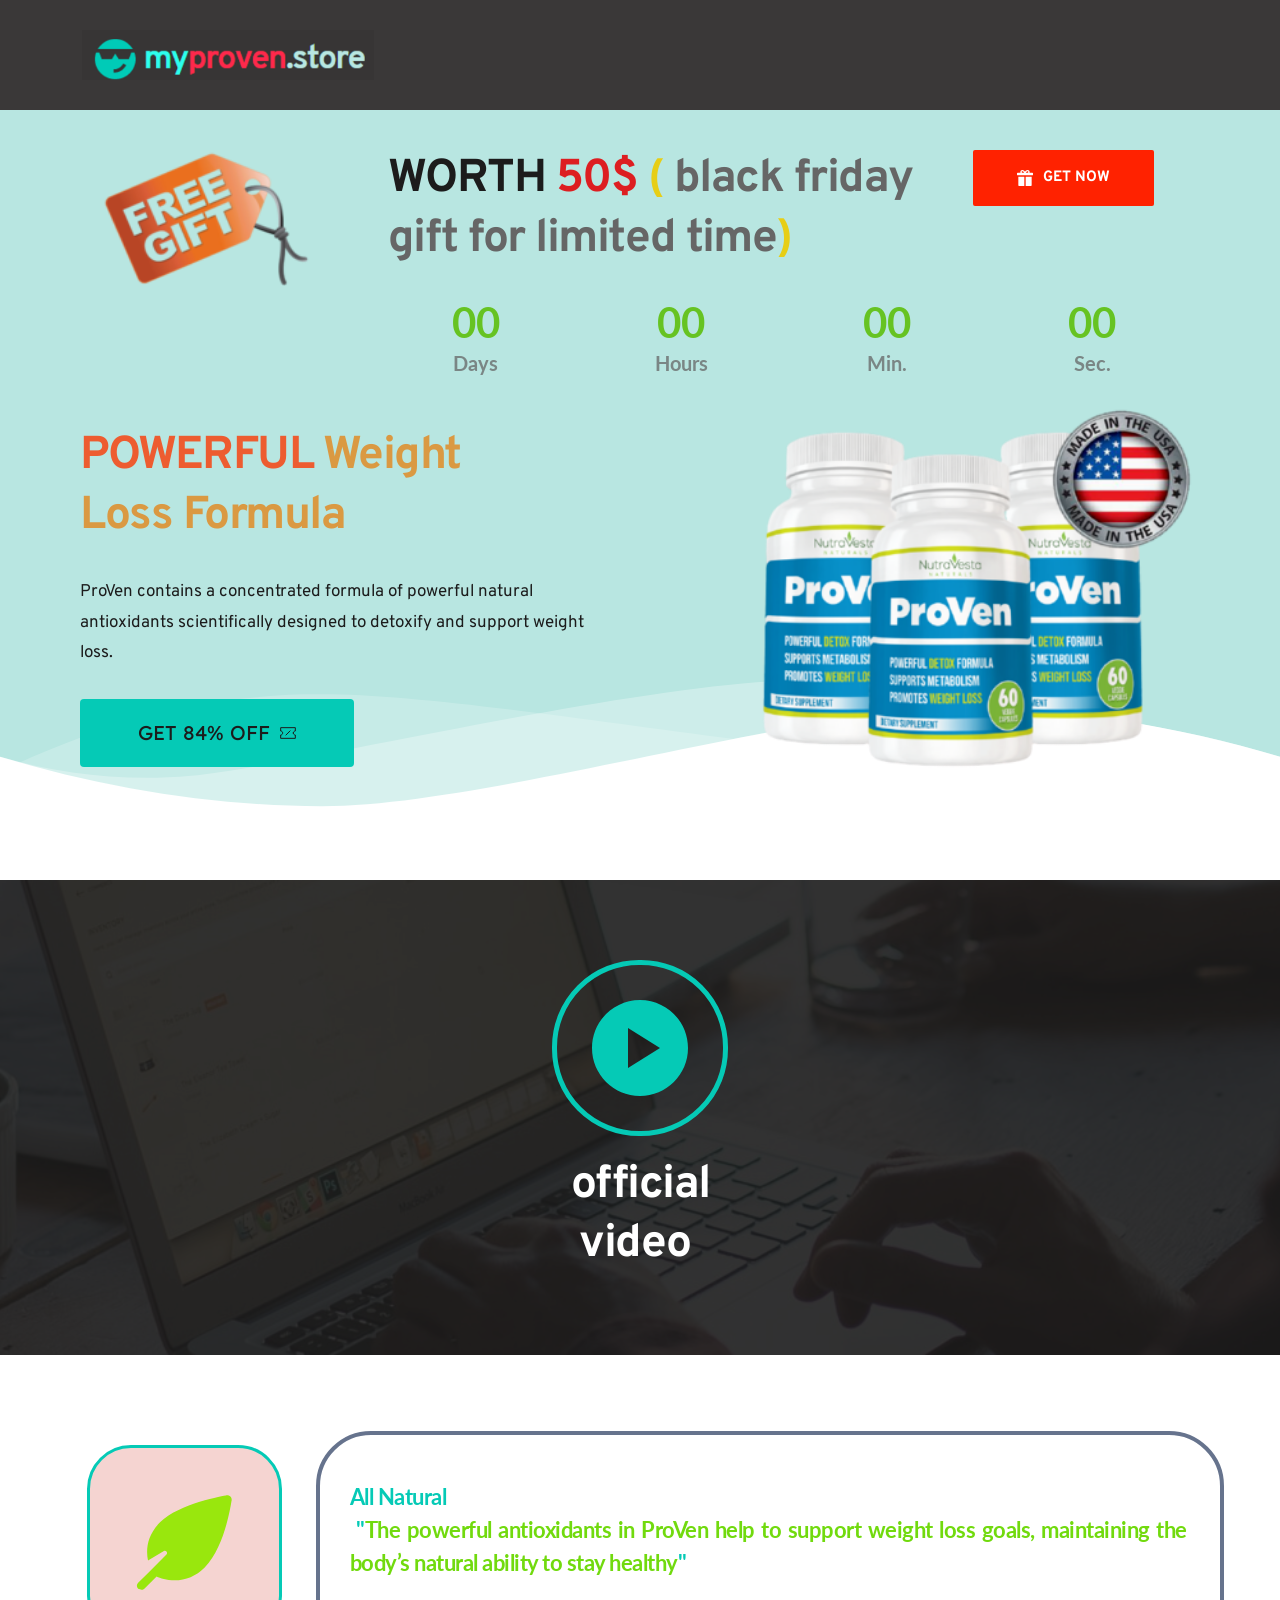
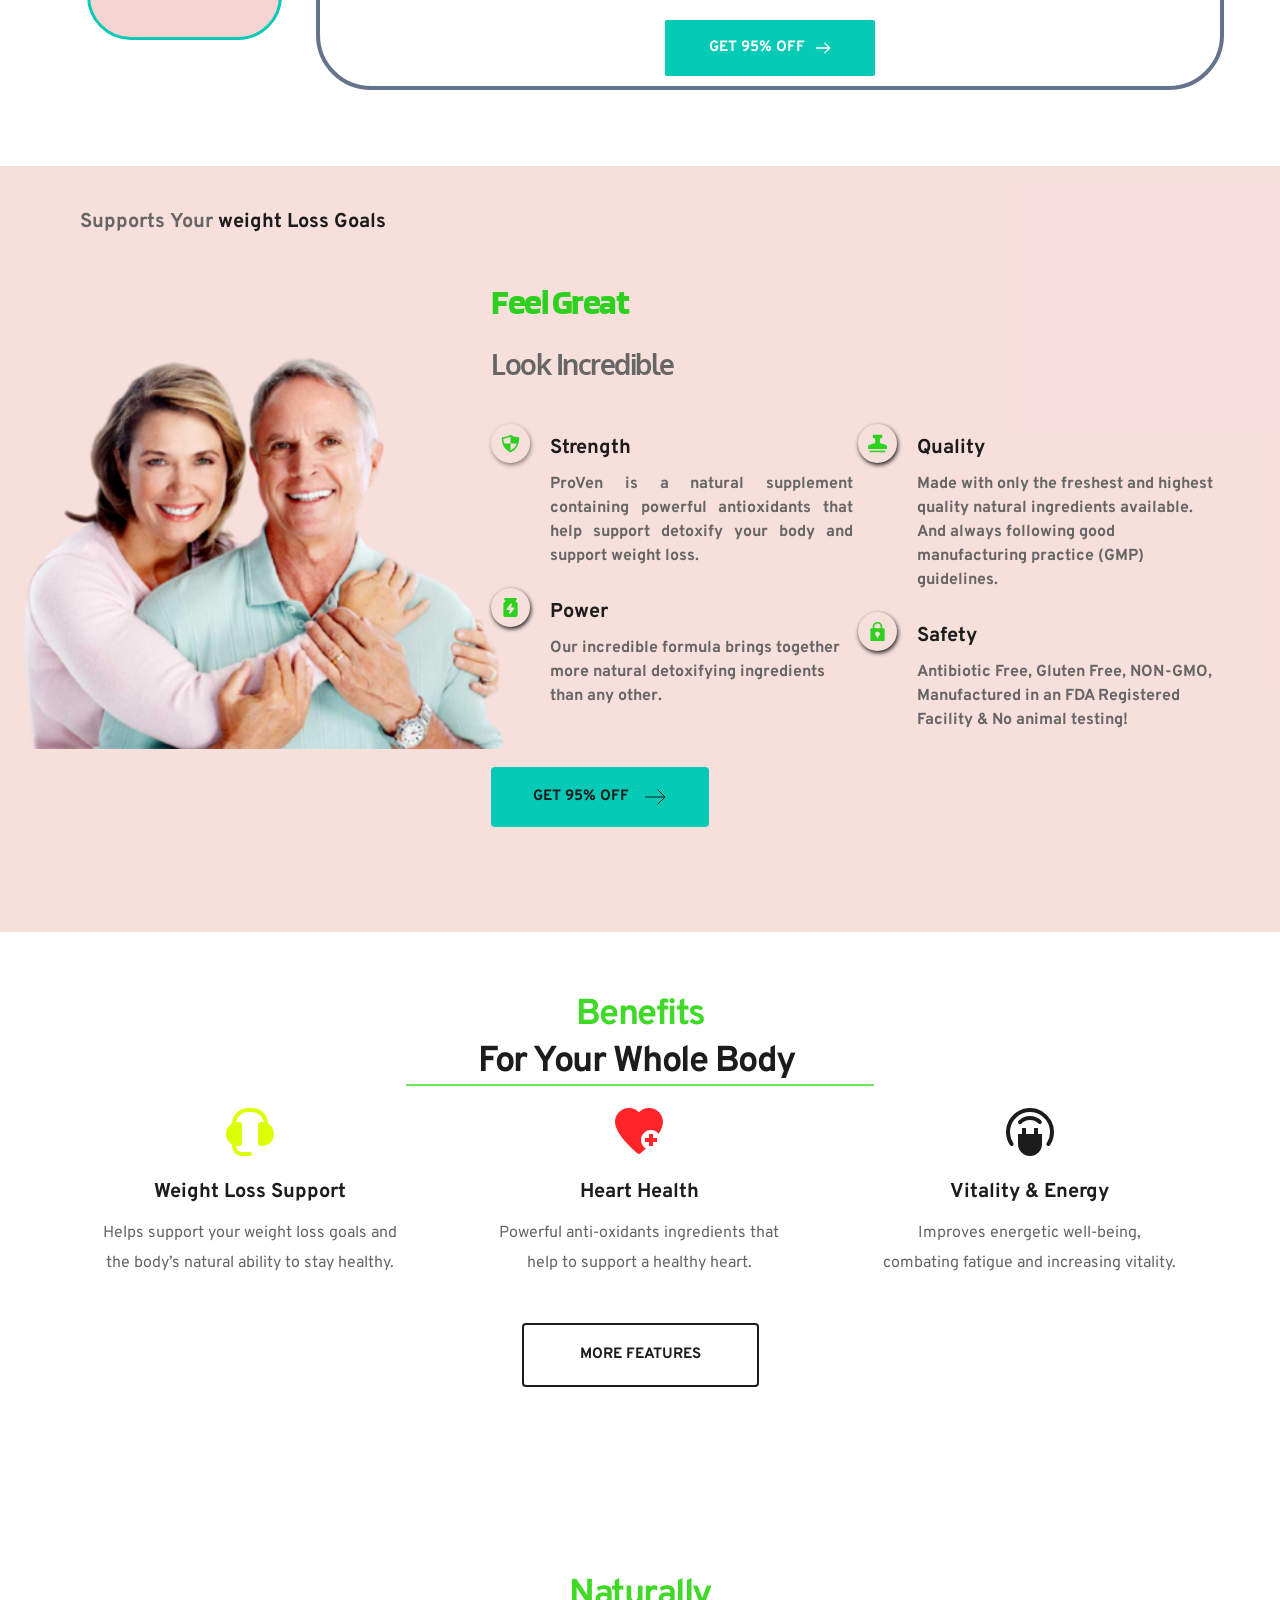
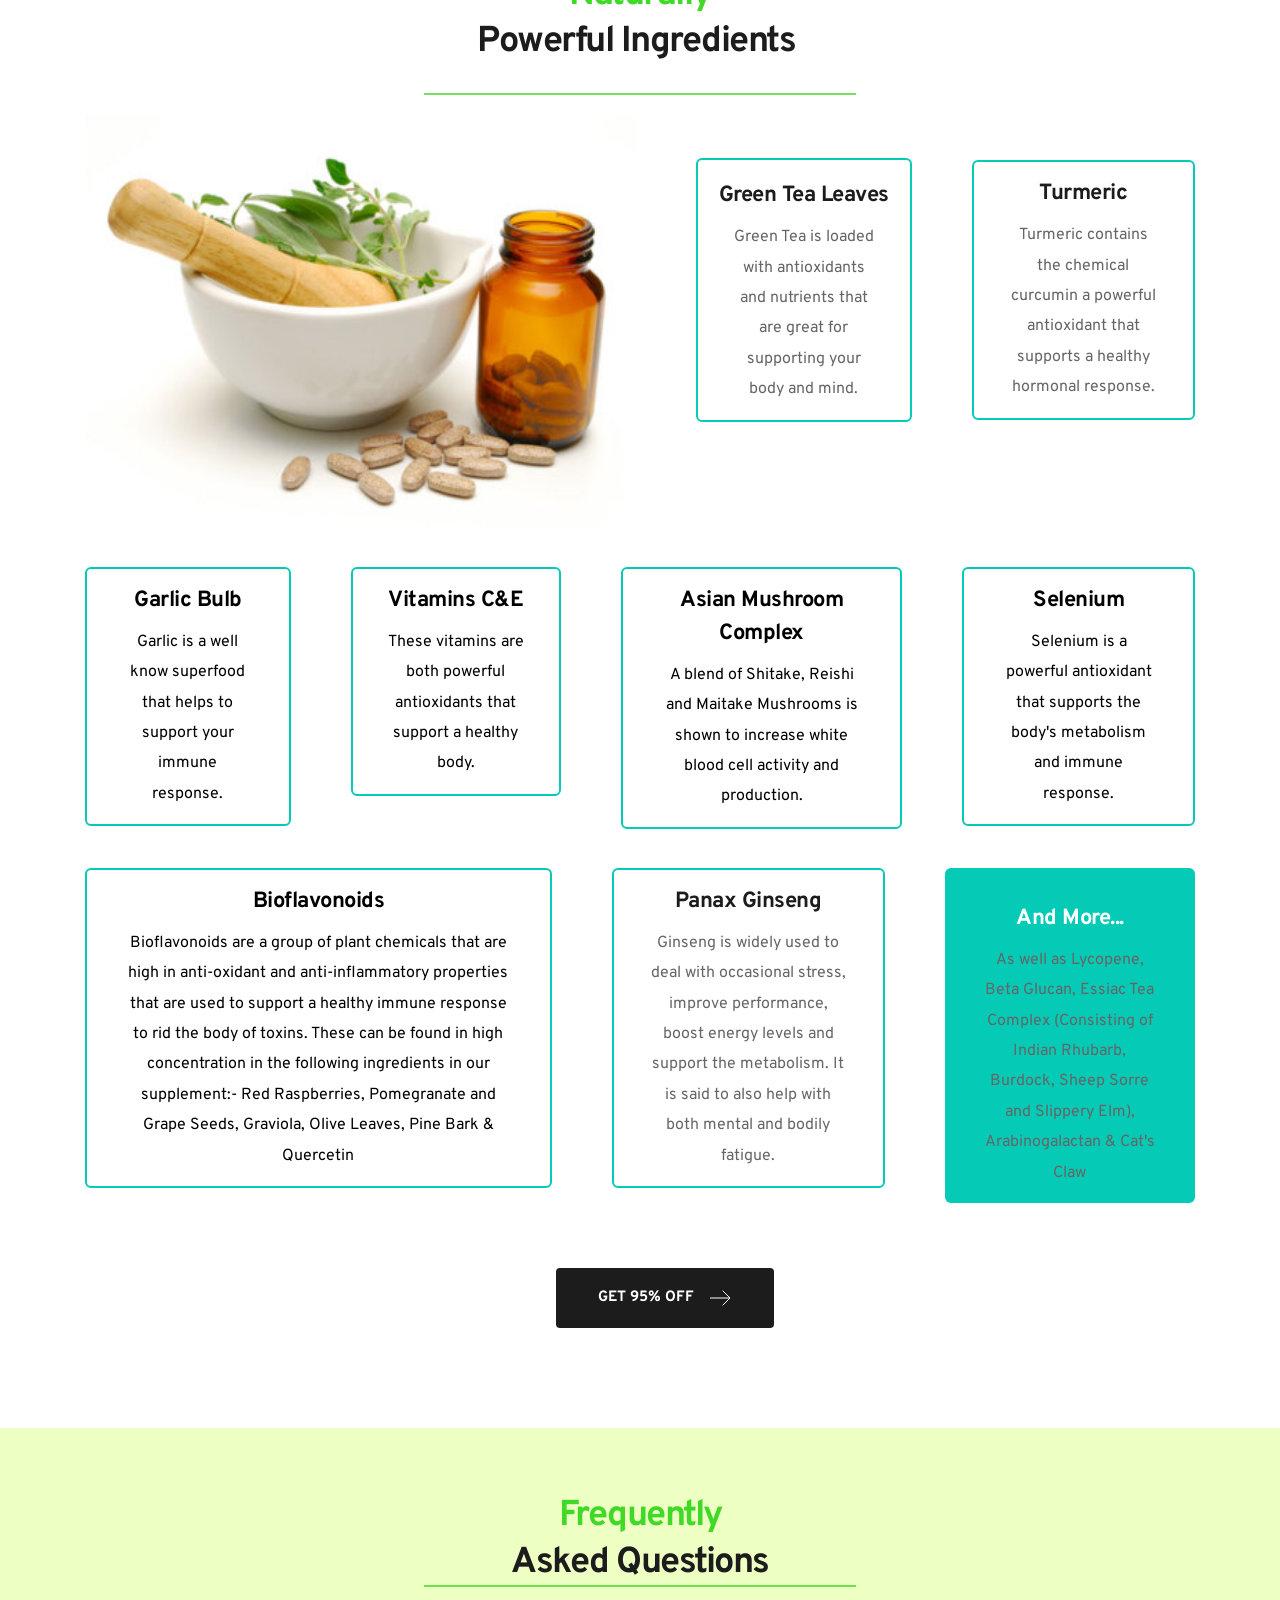
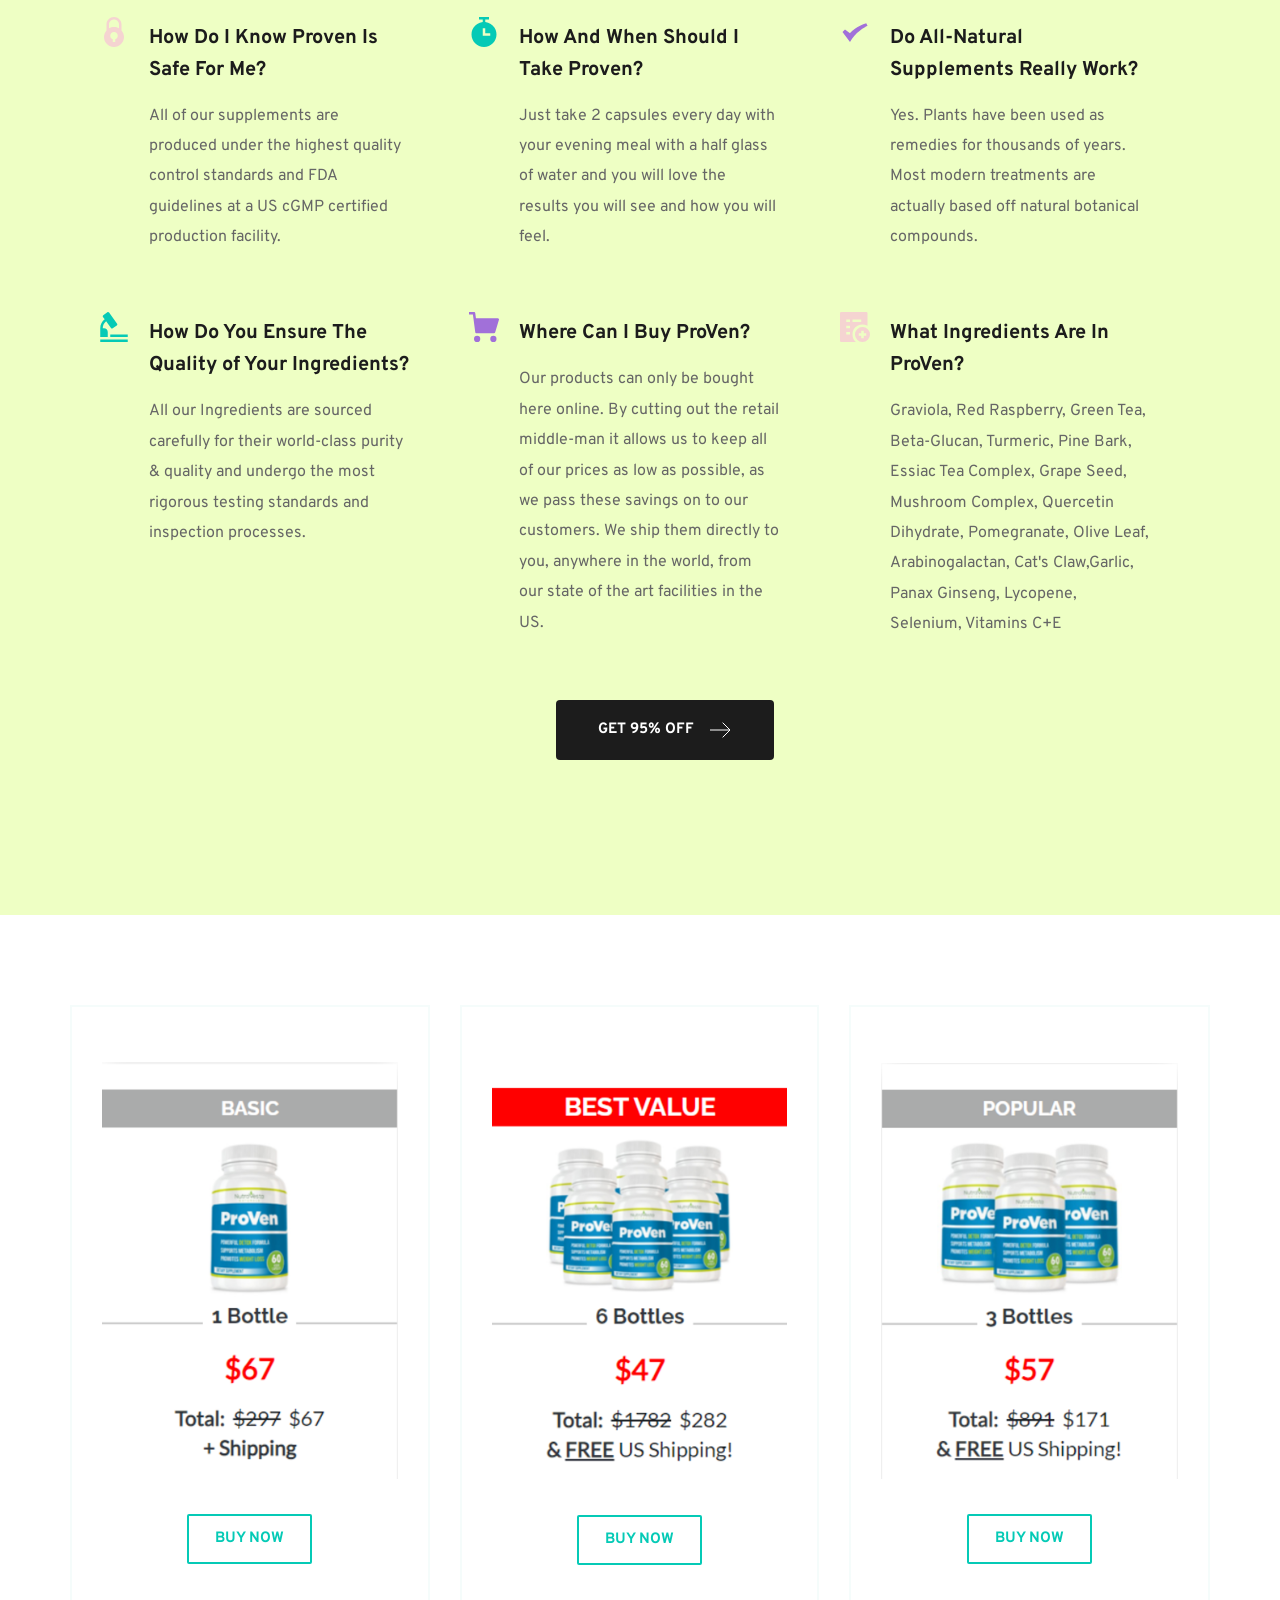
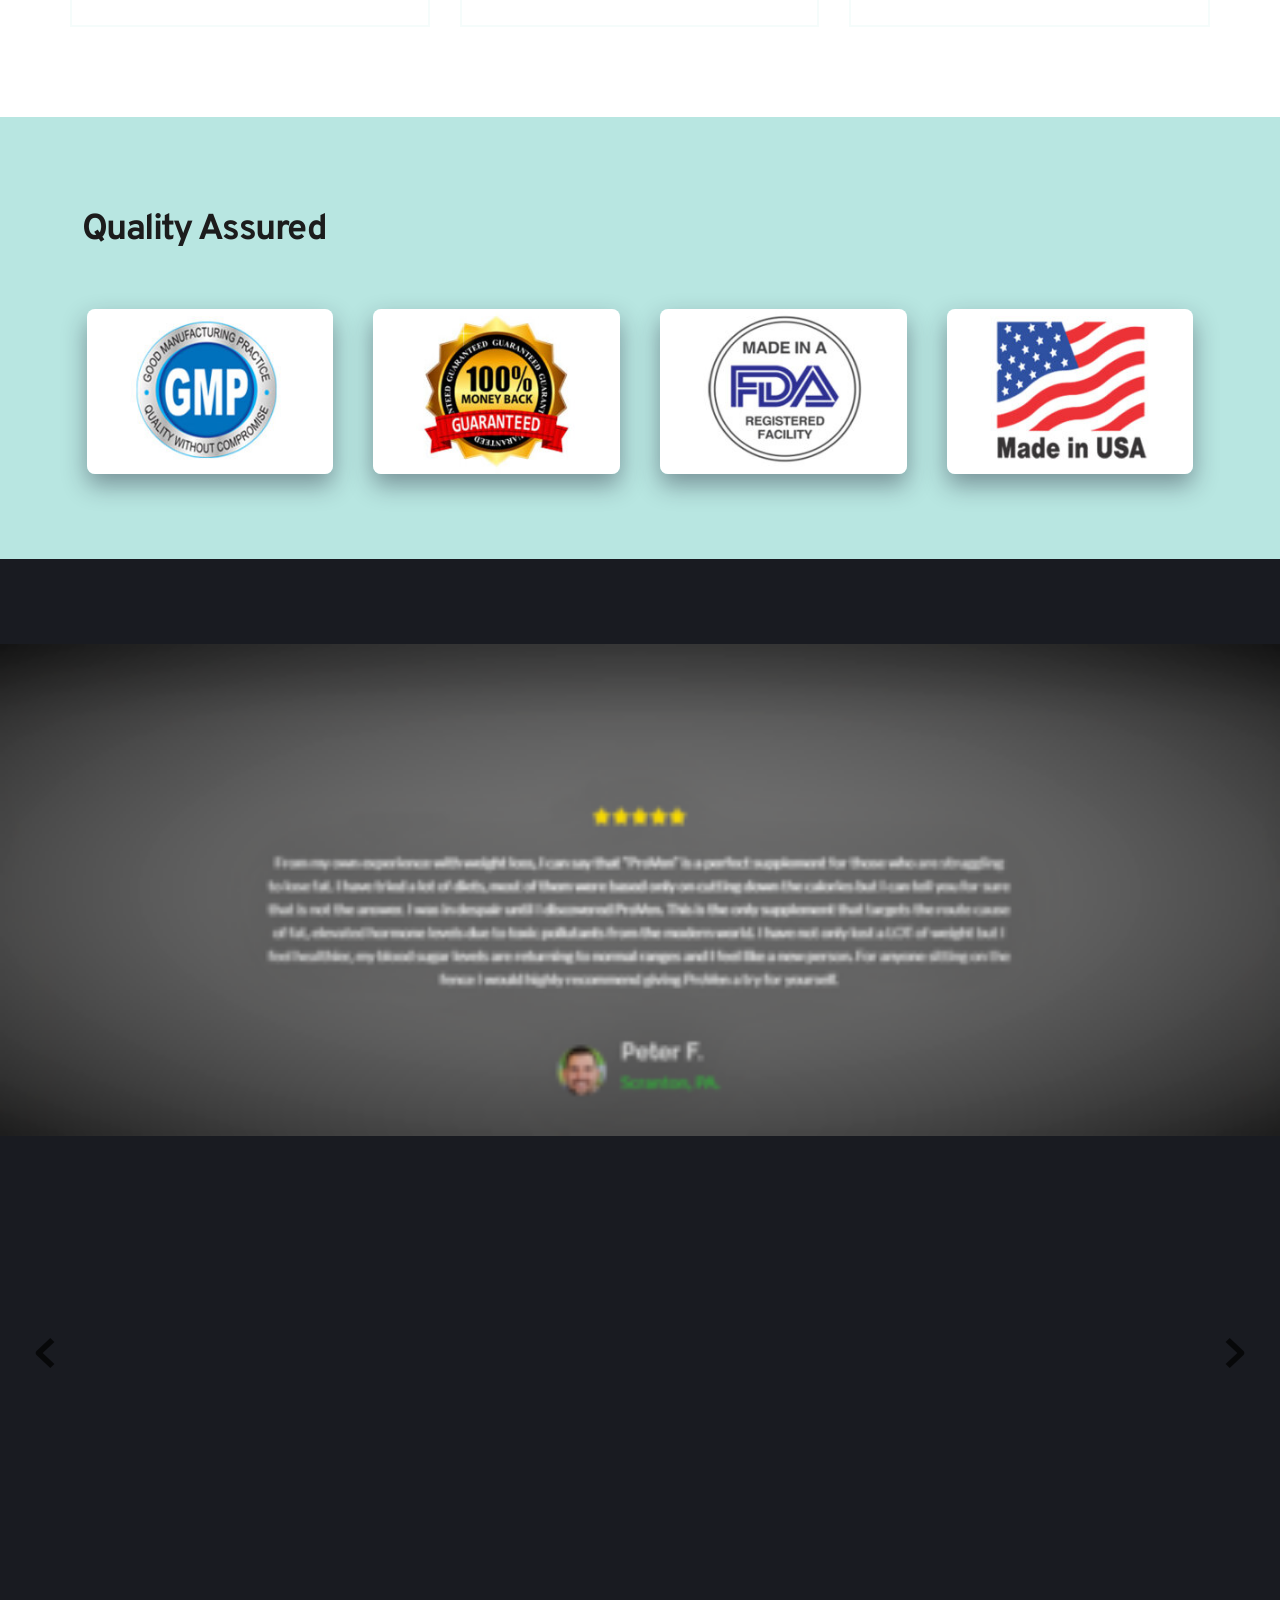
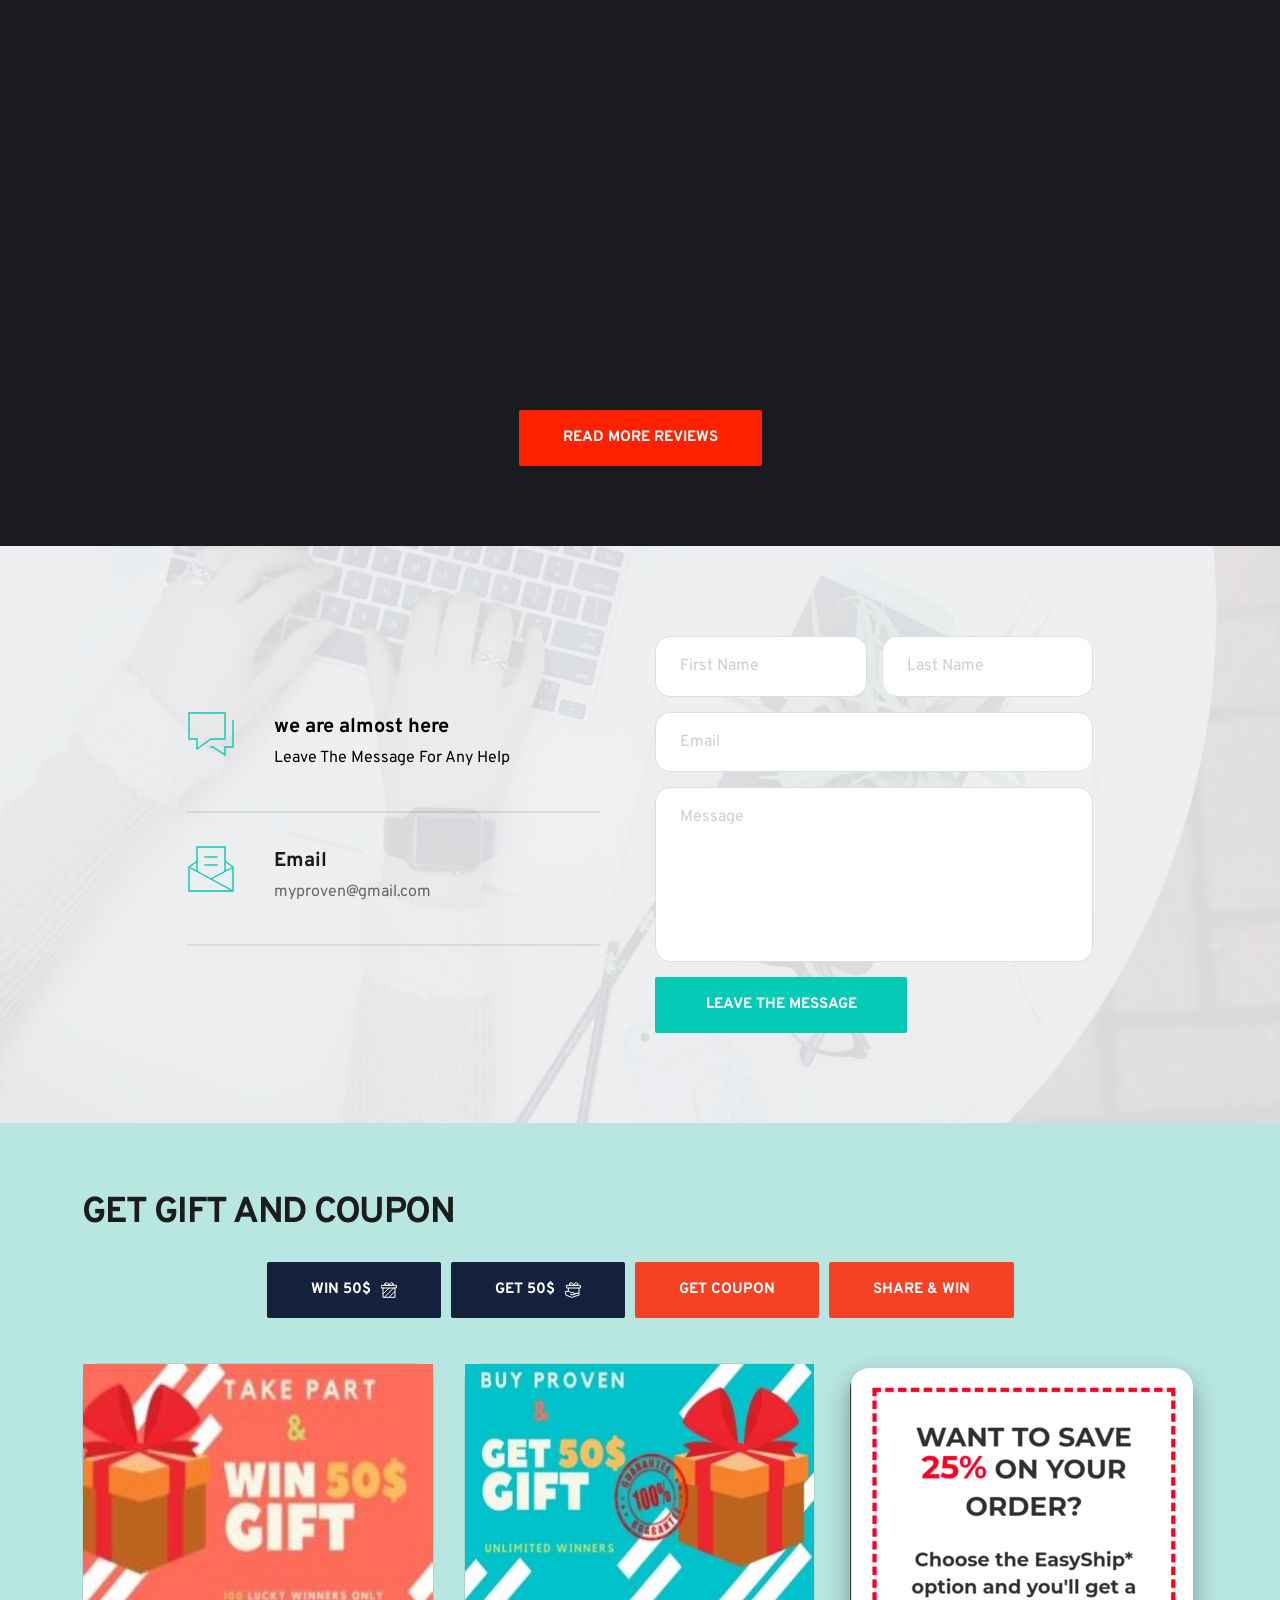
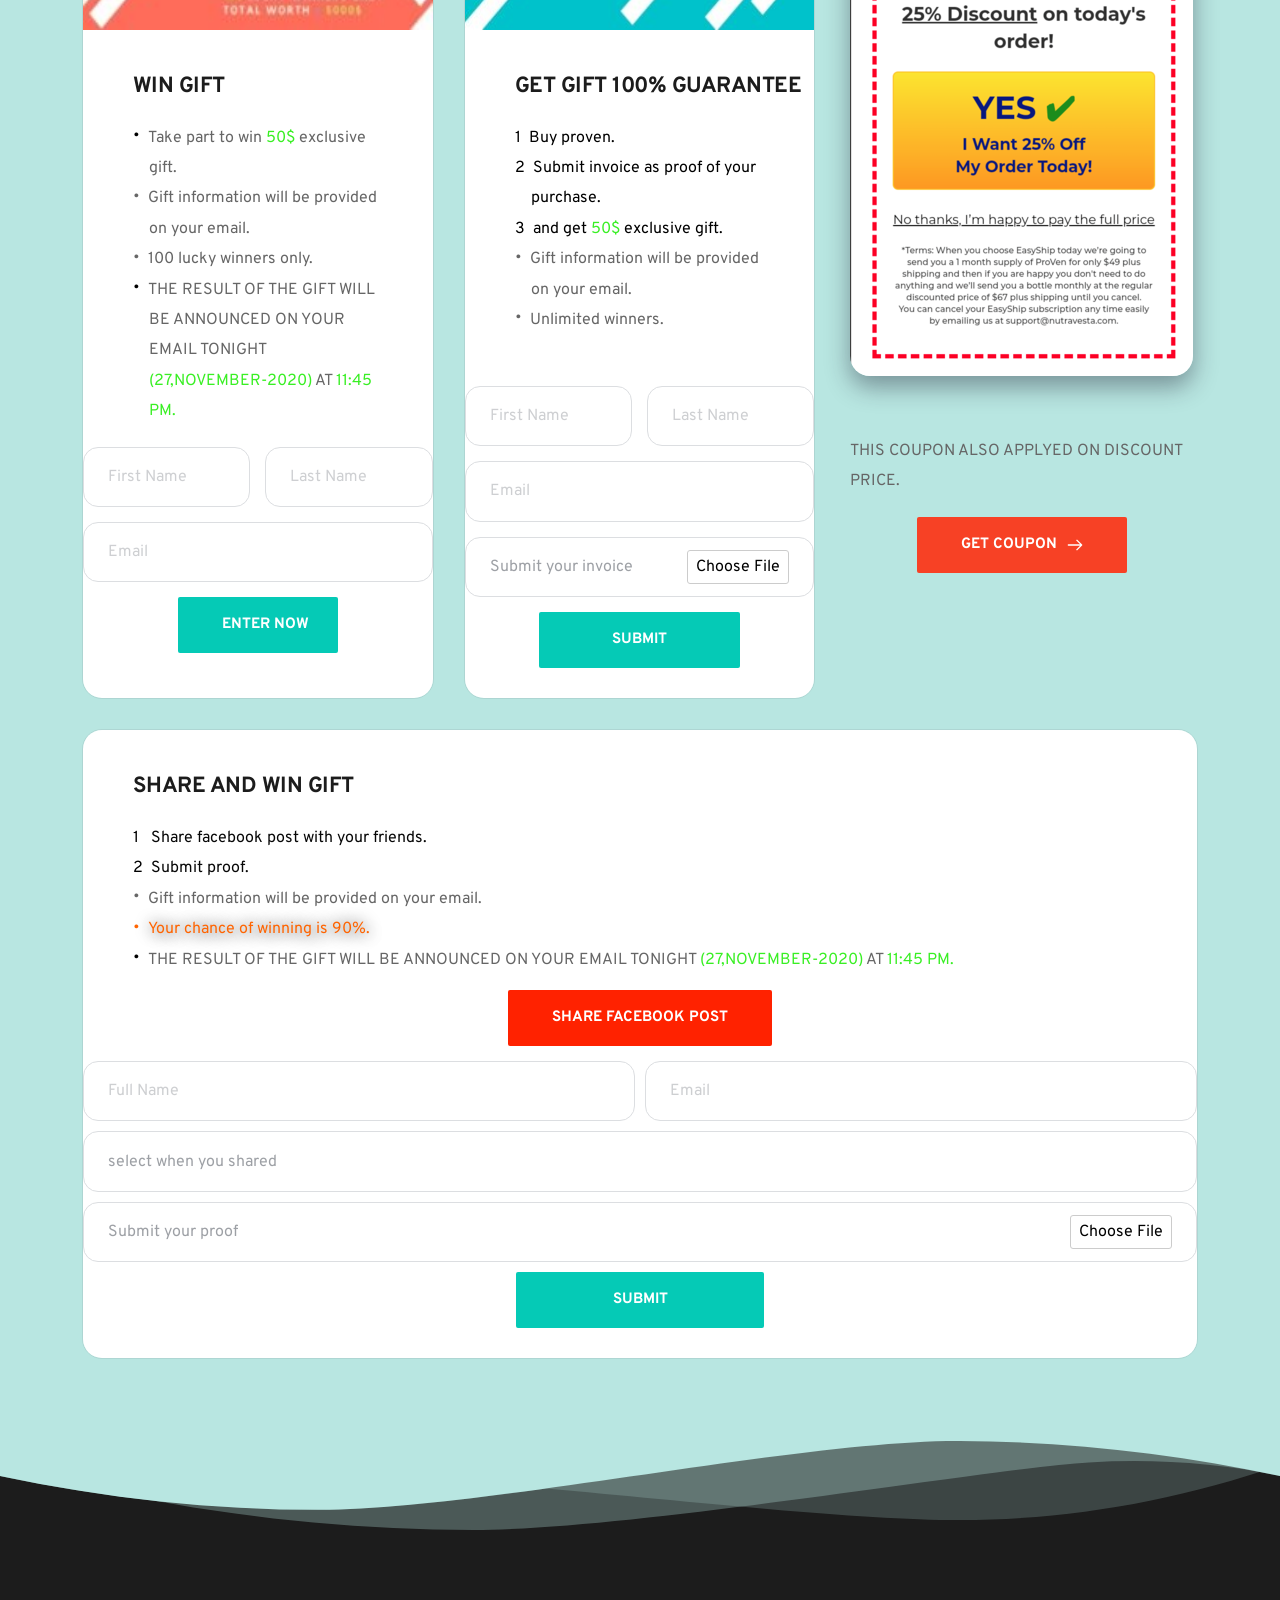
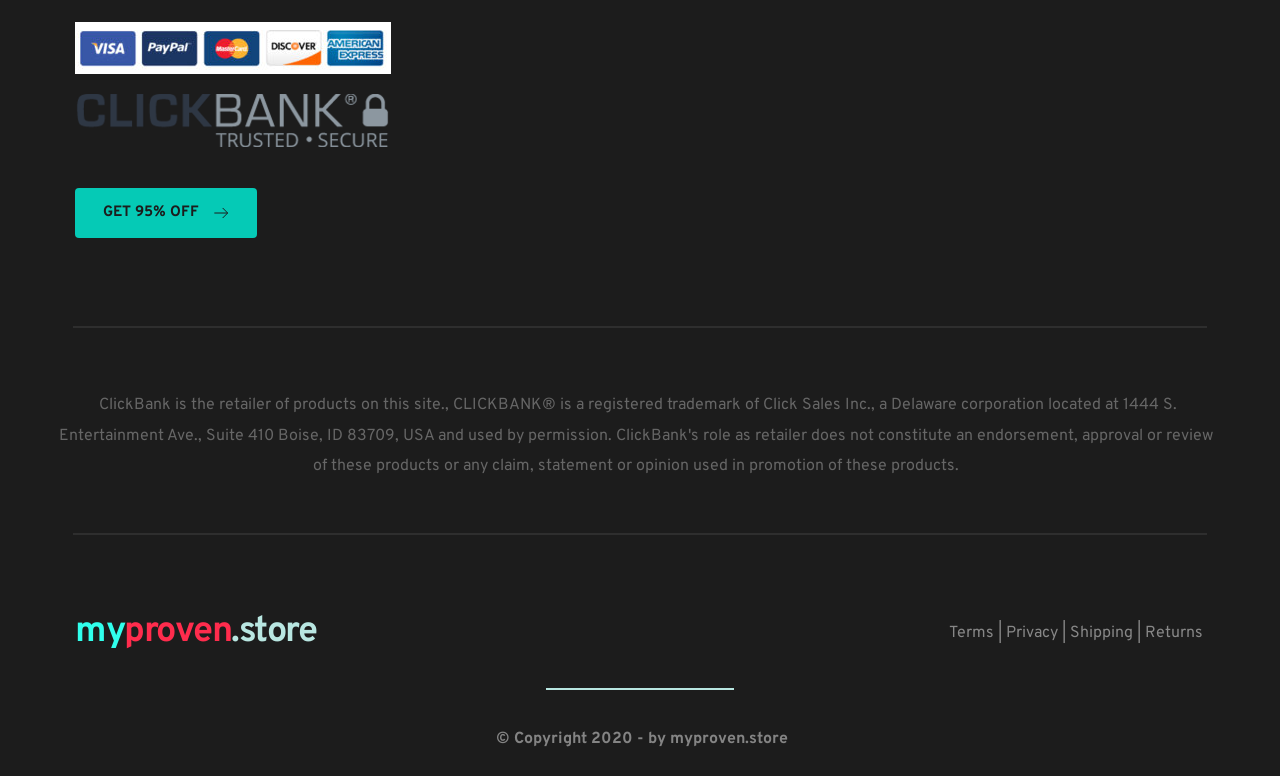
==== commit 5ddfe3e7: "27 nov update" ====
--- a/index.html
+++ b/index.html
@@ -1,1214 +1,2070 @@
-<!DOCTYPE html><html lang="en"><head><meta charset="utf-8"><link rel="icon" href="assets/fcde519aa431fc25c1beadadf0a41292.ico" sizes="16x16"><title>Home</title><meta name="description" content=""><meta property="og:title" content=""><meta property="og:description" content=""><meta property="og:url" content=""><meta content="summary_large_image" name="twitter:card"><meta content="width=device-width,initial-scale=1" name="viewport"><link class="brz-link brz-link-preview" href="assets/c2c563acbaedbea1383eaadd82d8711d.css" rel="stylesheet"><link class="brz-link brz-link-preview-pro" href="assets/4b30915da3fb1a1a7cca60c453c96942.css" rel="stylesheet"><style class="brz-style">.brz .css-ezn01a, .brz [data-css-ezn01a] {color: rgba(184,230,225,1);border-color: rgba(184,230,225,1);background-color: rgba(189,225,244,0);background-image: none;border-width: 2px;border-style: solid;width: 39px;height: 39px;font-size: 19px;padding: 8px;border-radius: 20px;stroke-width: 0;transition: all .5s ease-in-out;transition-property: background,border-radius,color,border-color,box-shadow;-webkit-transition: all .5s ease-in-out;-moz-transition: all .5s ease-in-out;-webkit-transition-property: background,border-radius,color,border-color,box-shadow;-moz-transition-property: background,border-radius,color,border-color,box-shadow;}
-@media (min-width: 991px) {.brz .css-ezn01a:hover, .brz [data-css-ezn01a]:hover {color: rgba(184,230,225,1);border-color: rgba(184,230,225,.4);background-color: rgba(237,238,250,.42);background-image: none;}}
-@media (max-width: 991px) {.brz .css-ezn01a, .brz [data-css-ezn01a] {width: 39px;height: 39px;font-size: 19px;padding: 8px;border-radius: 20px;stroke-width: 0;}}
-@media (max-width: 767px) {.brz .css-ezn01a, .brz [data-css-ezn01a] {width: 39px;height: 39px;font-size: 19px;padding: 8px;border-radius: 20px;stroke-width: 0;}}
-.brz .css-1m7iaos, .brz [data-css-1m7iaos] {color: rgba(184,230,225,1);border-color: rgba(184,230,225,1);background-color: rgba(189,225,244,0);background-image: none;border-width: 2px;border-style: solid;width: 39px;height: 39px;font-size: 19px;padding: 8px;border-radius: 20px;stroke-width: 0;transition: all .5s ease-in-out;transition-property: background,border-radius,color,border-color,box-shadow;-webkit-transition: all .5s ease-in-out;-moz-transition: all .5s ease-in-out;-webkit-transition-property: background,border-radius,color,border-color,box-shadow;-moz-transition-property: background,border-radius,color,border-color,box-shadow;}
-@media (min-width: 991px) {.brz .css-1m7iaos:hover, .brz [data-css-1m7iaos]:hover {color: rgba(184,230,225,1);border-color: rgba(184,230,225,.4);background-color: rgba(237,238,250,.39);background-image: none;}}
-@media (max-width: 991px) {.brz .css-1m7iaos, .brz [data-css-1m7iaos] {width: 39px;height: 39px;font-size: 19px;padding: 8px;border-radius: 20px;stroke-width: 0;}}
-@media (max-width: 767px) {.brz .css-1m7iaos, .brz [data-css-1m7iaos] {width: 39px;height: 39px;font-size: 19px;padding: 8px;border-radius: 20px;stroke-width: 0;}}
-.brz .css-1t88smr, .brz [data-css-1t88smr] {color: rgba(235,235,235,.7);border-color: rgba(35,157,219,0);background-color: rgba(189,225,244,0);background-image: none;border-width: 0;border-style: solid;width: 18px;height: 18px;font-size: 18px;padding: 0px;border-radius: 0;stroke-width: 0;transition: all .5s ease-in-out;transition-property: background,border-radius,color,border-color,box-shadow;-webkit-transition: all .5s ease-in-out;-moz-transition: all .5s ease-in-out;-webkit-transition-property: background,border-radius,color,border-color,box-shadow;-moz-transition-property: background,border-radius,color,border-color,box-shadow;}
-@media (min-width: 991px) {.brz .css-1t88smr:hover, .brz [data-css-1t88smr]:hover {color: rgba(255,255,255,.7);border-color: rgba(35,157,219,0);background-color: rgba(189,225,244,0);background-image: none;}}
-@media (max-width: 991px) {.brz .css-1t88smr, .brz [data-css-1t88smr] {width: 18px;height: 18px;font-size: 18px;padding: 0px;border-radius: 0px;stroke-width: 0;}}
-@media (max-width: 767px) {.brz .css-1t88smr, .brz [data-css-1t88smr] {width: 18px;height: 18px;font-size: 18px;padding: 0px;border-radius: 0px;stroke-width: 0;}}
-.brz .css-wtjz1e, .brz [data-css-wtjz1e] {color: rgba(5,202,182,1);border-color: rgba(35,157,219,0);background-color: rgba(189,225,244,0);background-image: none;border-width: 0;border-style: solid;width: 21px;height: 21px;font-size: 21px;padding: 0px;border-radius: 0;stroke-width: 0;transition: all .5s ease-in-out;transition-property: background,border-radius,color,border-color,box-shadow;-webkit-transition: all .5s ease-in-out;-moz-transition: all .5s ease-in-out;-webkit-transition-property: background,border-radius,color,border-color,box-shadow;-moz-transition-property: background,border-radius,color,border-color,box-shadow;}
-@media (min-width: 991px) {.brz .css-wtjz1e:hover, .brz [data-css-wtjz1e]:hover {color: rgba(5,202,182,1);border-color: rgba(35,157,219,0);background-color: rgba(189,225,244,0);background-image: none;}}
-@media (max-width: 991px) {.brz .css-wtjz1e, .brz [data-css-wtjz1e] {width: 21px;height: 21px;font-size: 21px;padding: 0px;border-radius: 0px;stroke-width: 0;}}
-@media (max-width: 767px) {.brz .css-wtjz1e, .brz [data-css-wtjz1e] {width: 21px;height: 21px;font-size: 21px;padding: 0px;border-radius: 0px;stroke-width: 0;}}
-.brz .css-gzcfe2, .brz [data-css-gzcfe2] {color: rgba(255,255,255,1);border-color: rgba(35,157,219,0);background-color: rgba(189,225,244,0);background-image: none;border-width: 0;border-style: solid;width: 24px;height: 24px;font-size: 24px;padding: 0px;border-radius: 0;stroke-width: 0;transition: all .5s ease-in-out;transition-property: background,border-radius,color,border-color,box-shadow;-webkit-transition: all .5s ease-in-out;-moz-transition: all .5s ease-in-out;-webkit-transition-property: background,border-radius,color,border-color,box-shadow;-moz-transition-property: background,border-radius,color,border-color,box-shadow;}
-@media (min-width: 991px) {.brz .css-gzcfe2:hover, .brz [data-css-gzcfe2]:hover {color: rgba(255,255,255,1);border-color: rgba(35,157,219,0);background-color: rgba(189,225,244,0);background-image: none;}}
-@media (max-width: 991px) {.brz .css-gzcfe2, .brz [data-css-gzcfe2] {width: 24px;height: 24px;font-size: 24px;padding: 0px;border-radius: 0px;stroke-width: 0;}}
-@media (max-width: 767px) {.brz .css-gzcfe2, .brz [data-css-gzcfe2] {width: 24px;height: 24px;font-size: 24px;padding: 0px;border-radius: 0px;stroke-width: 0;}}
-.brz .css-mdgmc7, .brz [data-css-mdgmc7] {color: rgba(255,255,255,1);border-color: rgba(35,157,219,0);background-color: rgba(189,225,244,0);background-image: none;border-width: 0;border-style: solid;width: 20px;height: 20px;font-size: 20px;padding: 0px;border-radius: 0;stroke-width: 0;transition: all .5s ease-in-out;transition-property: background,border-radius,color,border-color,box-shadow;-webkit-transition: all .5s ease-in-out;-moz-transition: all .5s ease-in-out;-webkit-transition-property: background,border-radius,color,border-color,box-shadow;-moz-transition-property: background,border-radius,color,border-color,box-shadow;}
-@media (min-width: 991px) {.brz .css-mdgmc7:hover, .brz [data-css-mdgmc7]:hover {color: rgba(5,202,182,1);border-color: rgba(35,157,219,0);background-color: rgba(189,225,244,0);background-image: none;}}
-@media (max-width: 991px) {.brz .css-mdgmc7, .brz [data-css-mdgmc7] {width: 20px;height: 20px;font-size: 20px;padding: 0px;border-radius: 0px;stroke-width: 0;}}
-@media (max-width: 767px) {.brz .css-mdgmc7, .brz [data-css-mdgmc7] {width: 20px;height: 20px;font-size: 20px;padding: 0px;border-radius: 0px;stroke-width: 0;}}
-.brz .css-1wal77m, .brz [data-css-1wal77m] {color: rgba(255,255,255,1);border-color: rgba(35,157,219,0);background-color: rgba(189,225,244,0);background-image: none;border-width: 0;border-style: solid;width: 19px;height: 19px;font-size: 19px;padding: 0px;border-radius: 0;stroke-width: 0;transition: all .5s ease-in-out;transition-property: background,border-radius,color,border-color,box-shadow;-webkit-transition: all .5s ease-in-out;-moz-transition: all .5s ease-in-out;-webkit-transition-property: background,border-radius,color,border-color,box-shadow;-moz-transition-property: background,border-radius,color,border-color,box-shadow;}
-@media (min-width: 991px) {.brz .css-1wal77m:hover, .brz [data-css-1wal77m]:hover {color: rgba(5,202,182,1);border-color: rgba(35,157,219,0);background-color: rgba(189,225,244,0);background-image: none;}}
-@media (max-width: 991px) {.brz .css-1wal77m, .brz [data-css-1wal77m] {width: 19px;height: 19px;font-size: 19px;padding: 0px;border-radius: 0px;stroke-width: 0;}}
-@media (max-width: 767px) {.brz .css-1wal77m, .brz [data-css-1wal77m] {width: 19px;height: 19px;font-size: 19px;padding: 0px;border-radius: 0px;stroke-width: 0;}}
-.brz .css-1xrnwg, .brz [data-css-1xrnwg] {color: rgba(255,255,255,1);border-color: rgba(35,157,219,0);background-color: rgba(189,225,244,0);background-image: none;border-width: 0;border-style: solid;width: 21px;height: 21px;font-size: 21px;padding: 0px;border-radius: 0;stroke-width: 0;transition: all .5s ease-in-out;transition-property: background,border-radius,color,border-color,box-shadow;-webkit-transition: all .5s ease-in-out;-moz-transition: all .5s ease-in-out;-webkit-transition-property: background,border-radius,color,border-color,box-shadow;-moz-transition-property: background,border-radius,color,border-color,box-shadow;}
-@media (min-width: 991px) {.brz .css-1xrnwg:hover, .brz [data-css-1xrnwg]:hover {color: rgba(5,202,182,1);border-color: rgba(35,157,219,0);background-color: rgba(189,225,244,0);background-image: none;}}
-@media (max-width: 991px) {.brz .css-1xrnwg, .brz [data-css-1xrnwg] {width: 21px;height: 21px;font-size: 21px;padding: 0px;border-radius: 0px;stroke-width: 0;}}
-@media (max-width: 767px) {.brz .css-1xrnwg, .brz [data-css-1xrnwg] {width: 21px;height: 21px;font-size: 21px;padding: 0px;border-radius: 0px;stroke-width: 0;}}</style><style class="brz-style">.brz .brz-css-sktcj {z-index: auto;margin: 0;}
-.brz .brz-css-sktcj .brz-section__content {min-height: auto;}
-.brz .brz-css-sktcj > .slick-slider > .brz-slick-slider__dots {color: rgba(0,0,0,1);}
-.brz .brz-css-sktcj > .slick-slider > .brz-slick-slider__arrow {color: rgba(0,0,0,.7);}
-@media (min-width:991px) {.brz .brz-css-sktcj {display: block;}
-	.brz .brz-css-sktcj .brz-container__wrap {align-items: center;}}
-@media (min-width:991px) {.brz .brz-css-sktcj > .slick-slider > .brz-slick-slider__arrow:hover {color: rgba(0,0,0,1);}}
-@media (max-width:991px) and (min-width:768px) {.brz .brz-css-sktcj {z-index: auto;margin: 0;}
-	.brz .brz-css-sktcj .brz-section__content {min-height: auto;}
-	.brz .brz-css-sktcj > .slick-slider > .brz-slick-slider__dots {color: rgba(0,0,0,1);}
-	.brz .brz-css-sktcj > .slick-slider > .brz-slick-slider__arrow {color: rgba(0,0,0,.7);}}
-@media (max-width:991px) and (min-width:768px) {.brz .brz-css-sktcj {display: block;}
-	.brz .brz-css-sktcj .brz-container__wrap {align-items: center;}}
-@media (max-width:767px) {.brz .brz-css-sktcj {z-index: auto;margin: 0;}
-	.brz .brz-css-sktcj .brz-section__content {min-height: auto;}
-	.brz .brz-css-sktcj > .slick-slider > .brz-slick-slider__dots {color: rgba(0,0,0,1);}
-	.brz .brz-css-sktcj > .slick-slider > .brz-slick-slider__arrow {color: rgba(0,0,0,.7);}}
-@media (max-width:767px) {.brz .brz-css-sktcj {display: block;}
-	.brz .brz-css-sktcj .brz-container__wrap {align-items: center;}}
-.brz .brz-css-tbwoy > .brz-bg-media {border: 0px solid rgba(102,115,141,0);border-radius: 0;}
-.brz .brz-css-tbwoy > .brz-bg-media > .brz-bg-image {background-image: none;}
-.brz .brz-css-tbwoy > .brz-bg-media > .brz-bg-color {background-color: rgba(0,0,0,0);background-image: none;}
-.brz .brz-css-tbwoy > .brz-bg-media > .brz-bg-map {display: none;}
-.brz .brz-css-tbwoy > .brz-bg-media > .brz-bg-shape__top {background-image: none;background-size: 100% 100px;height: 100px;transform: rotateX(0deg) rotateY(0deg);z-index: auto;}
-.brz .brz-css-tbwoy > .brz-bg-media > .brz-bg-shape__bottom {background-image: none;background-size: 100% 100px;height: 100px;transform: rotateX(-180deg) rotateY(-180deg);z-index: auto;}
-.brz .brz-css-tbwoy > .brz-bg-content {padding: 75px 0px 75px 0px;display: flex;}
-@media (min-width:991px) {.brz .brz-css-tbwoy > .brz-bg-media > .brz-bg-image {background-attachment: scroll;}}
-@media (max-width:991px) and (min-width:768px) {.brz .brz-css-tbwoy > .brz-bg-media {border: 0px solid rgba(102,115,141,0);border-radius: 0;}
-	.brz .brz-css-tbwoy > .brz-bg-media > .brz-bg-image {background-image: none;}
-	.brz .brz-css-tbwoy > .brz-bg-media > .brz-bg-color {background-color: rgba(0,0,0,0);background-image: none;}
-	.brz .brz-css-tbwoy > .brz-bg-media > .brz-bg-map {display: none;}
-	.brz .brz-css-tbwoy > .brz-bg-media > .brz-bg-shape__top {background-image: none;background-size: 100% 100px;height: 100px;transform: rotateX(0deg) rotateY(0deg);z-index: auto;}
-	.brz .brz-css-tbwoy > .brz-bg-media > .brz-bg-shape__bottom {background-image: none;background-size: 100% 100px;height: 100px;transform: rotateX(-180deg) rotateY(-180deg);z-index: auto;}
-	.brz .brz-css-tbwoy > .brz-bg-content {padding: 50px 15px 50px 15px;display: flex;}}
-@media (max-width:767px) {.brz .brz-css-tbwoy > .brz-bg-media {border: 0px solid rgba(102,115,141,0);border-radius: 0;}
-	.brz .brz-css-tbwoy > .brz-bg-media > .brz-bg-image {background-image: none;}
-	.brz .brz-css-tbwoy > .brz-bg-media > .brz-bg-color {background-color: rgba(0,0,0,0);background-image: none;}
-	.brz .brz-css-tbwoy > .brz-bg-media > .brz-bg-map {display: none;}
-	.brz .brz-css-tbwoy > .brz-bg-media > .brz-bg-shape__top {background-image: none;background-size: 100% 100px;height: 100px;transform: rotateX(0deg) rotateY(0deg);z-index: auto;}
-	.brz .brz-css-tbwoy > .brz-bg-media > .brz-bg-shape__bottom {background-image: none;background-size: 100% 100px;height: 100px;transform: rotateX(-180deg) rotateY(-180deg);z-index: auto;}
-	.brz .brz-css-tbwoy > .brz-bg-content {padding: 25px 15px 25px 15px;display: flex;}}
-.brz .brz-css-mthkg {border: 0px solid transparent;}
-@media (min-width:991px) {.brz .brz-css-mthkg {max-width: 100%;}}
-@media (max-width:991px) and (min-width:768px) {.brz .brz-css-mthkg {border: 0px solid transparent;}}
-@media (max-width:991px) and (min-width:768px) {.brz .brz-css-mthkg {max-width: 100%;}}
-@media (max-width:767px) {.brz .brz-css-mthkg {border: 0px solid transparent;}}
-@media (max-width:767px) {.brz .brz-css-mthkg {max-width: 100%;}}
-@media (min-width:991px) {.brz .brz-css-dfkqo {max-width: 1170px;}}
-@media (max-width:991px) and (min-width:768px) {.brz .brz-css-dfkqo {max-width: 1170px;}}
-@media (max-width:767px) {.brz .brz-css-dfkqo {max-width: 1170px;}}
-.brz .brz-css-ahxfo {margin: 0;}
-@media (max-width:991px) and (min-width:768px) {.brz .brz-css-ahxfo {margin: 0;}}
-@media (max-width:767px) {.brz .brz-css-ahxfo {margin: 0;}}
-.brz .brz-css-mugjv {z-index: auto;align-items: flex-start;}
-.brz .brz-css-mugjv > .brz-bg-media {border: 0px solid rgba(102,115,141,0);border-radius: 0;}
-.brz .brz-css-mugjv > .brz-bg-media > .brz-bg-image {background-image: none;}
-.brz .brz-css-mugjv > .brz-bg-media > .brz-bg-color {background-color: rgba(0,0,0,0);background-image: none;}
-.brz .brz-css-mugjv > .brz-bg-media > .brz-bg-map {display: none;}
-.brz .brz-css-mugjv > .brz-bg-content {border: 0px solid transparent;}
-@media (min-width:991px) {.brz .brz-css-mugjv {max-width: 100%;min-height: auto;display: flex;}
-	.brz .brz-css-mugjv > .brz-bg-media {transition-duration: .5s;transition-property: filter,box-shadow,background,border-radius,border-color;}
-	.brz .brz-css-mugjv > .brz-bg-media > .brz-bg-image {transition-duration: .5s;transition-property: filter,box-shadow,background,border-radius,border-color;}
-	.brz .brz-css-mugjv > .brz-bg-media > .brz-bg-color {transition-duration: .5s;transition-property: filter,box-shadow,background,border-radius,border-color;}
-	.brz .brz-css-mugjv > .brz-bg-media > .brz-bg-video {transition-duration: .5s;transition-property: filter,box-shadow,background,border-radius,border-color;}
-	.brz .brz-css-mugjv > .brz-bg-content {transition-duration: .5s;transition-property: filter,box-shadow,background,border-radius,border-color;}}
-@media (max-width:991px) and (min-width:768px) {.brz .brz-css-mugjv {z-index: auto;align-items: flex-start;}
-	.brz .brz-css-mugjv > .brz-bg-media {border: 0px solid rgba(102,115,141,0);border-radius: 0;}
-	.brz .brz-css-mugjv > .brz-bg-media > .brz-bg-image {background-image: none;}
-	.brz .brz-css-mugjv > .brz-bg-media > .brz-bg-color {background-color: rgba(0,0,0,0);background-image: none;}
-	.brz .brz-css-mugjv > .brz-bg-media > .brz-bg-map {display: none;}
-	.brz .brz-css-mugjv > .brz-bg-content {border: 0px solid transparent;}}
-@media (max-width:991px) and (min-width:768px) {.brz .brz-css-mugjv {max-width: 100%;min-height: auto;display: flex;}
-	.brz .brz-css-mugjv > .brz-bg-media {transition-duration: .5s;transition-property: filter,box-shadow,background,border-radius,border-color;}
-	.brz .brz-css-mugjv > .brz-bg-media > .brz-bg-image {transition-duration: .5s;transition-property: filter,box-shadow,background,border-radius,border-color;}
-	.brz .brz-css-mugjv > .brz-bg-media > .brz-bg-color {transition-duration: .5s;transition-property: filter,box-shadow,background,border-radius,border-color;}
-	.brz .brz-css-mugjv > .brz-bg-media > .brz-bg-video {transition-duration: .5s;transition-property: filter,box-shadow,background,border-radius,border-color;}
-	.brz .brz-css-mugjv > .brz-bg-content {transition-duration: .5s;transition-property: filter,box-shadow,background,border-radius,border-color;}
-	.brz .brz-css-mugjv > .brz-bg-content > .brz-row {flex-direction: row;flex-wrap: wrap;justify-content: flex-start;}}
-@media (max-width:767px) {.brz .brz-css-mugjv {z-index: auto;align-items: flex-start;}
-	.brz .brz-css-mugjv > .brz-bg-media {border: 0px solid rgba(102,115,141,0);border-radius: 0;}
-	.brz .brz-css-mugjv > .brz-bg-media > .brz-bg-image {background-image: none;}
-	.brz .brz-css-mugjv > .brz-bg-media > .brz-bg-color {background-color: rgba(0,0,0,0);background-image: none;}
-	.brz .brz-css-mugjv > .brz-bg-media > .brz-bg-map {display: none;}
-	.brz .brz-css-mugjv > .brz-bg-content {border: 0px solid transparent;}}
-@media (max-width:767px) {.brz .brz-css-mugjv {max-width: 100%;min-height: auto;display: flex;}
-	.brz .brz-css-mugjv > .brz-bg-media {transition-duration: .5s;transition-property: filter,box-shadow,background,border-radius,border-color;}
-	.brz .brz-css-mugjv > .brz-bg-media > .brz-bg-image {transition-duration: .5s;transition-property: filter,box-shadow,background,border-radius,border-color;}
-	.brz .brz-css-mugjv > .brz-bg-media > .brz-bg-color {transition-duration: .5s;transition-property: filter,box-shadow,background,border-radius,border-color;}
-	.brz .brz-css-mugjv > .brz-bg-media > .brz-bg-video {transition-duration: .5s;transition-property: filter,box-shadow,background,border-radius,border-color;}
-	.brz .brz-css-mugjv > .brz-bg-content {transition-duration: .5s;transition-property: filter,box-shadow,background,border-radius,border-color;}
-	.brz .brz-css-mugjv > .brz-bg-content > .brz-row {flex-direction: row;flex-wrap: wrap;justify-content: flex-start;}}
-.brz .brz-css-qfgjg {padding: 10px;}
-@media (max-width:991px) and (min-width:768px) {.brz .brz-css-qfgjg {padding: 0;}}
-@media (max-width:767px) {.brz .brz-css-qfgjg {padding: 0;}}
-.brz .brz-css-kgyfy {z-index: auto;flex: 1 1 50%;max-width: 50%;}
-@media (max-width:991px) and (min-width:768px) {.brz .brz-css-kgyfy {z-index: auto;flex: 1 1 50%;max-width: 50%;}}
-@media (max-width:767px) {.brz .brz-css-kgyfy {z-index: auto;flex: 1 1 100%;max-width: 100%;}}
-.brz .brz-css-uoryi {z-index: auto;align-items: flex-start;padding: 5px 15px 5px 15px;margin: 0;}
-.brz .brz-css-uoryi > .brz-bg-content {border: 0px solid transparent;}
-.brz .brz-css-uoryi > .brz-bg-media {border: 0px solid rgba(102,115,141,0);border-radius: 0;}
-.brz .brz-css-uoryi > .brz-bg-media > .brz-bg-image {background-image: none;}
-.brz .brz-css-uoryi > .brz-bg-media > .brz-bg-color {background-color: rgba(0,0,0,0);background-image: none;}
-@media (min-width:991px) {.brz .brz-css-uoryi {display: flex;}
-	.brz .brz-css-uoryi > .brz-bg-content {transition-duration: .5s;transition-property: filter,box-shadow,background,border-radius,border-color;}
-	.brz .brz-css-uoryi > .brz-bg-media {transition-duration: .5s;transition-property: filter,box-shadow,background,border-radius,border-color;}
-	.brz .brz-css-uoryi > .brz-bg-media > .brz-bg-image {transition-duration: .5s;transition-property: filter,box-shadow,background,border-radius,border-color;}
-	.brz .brz-css-uoryi > .brz-bg-media > .brz-bg-color {transition-duration: .5s;transition-property: filter,box-shadow,background,border-radius,border-color;}}
-@media (max-width:991px) and (min-width:768px) {.brz .brz-css-uoryi {z-index: auto;align-items: flex-start;padding: 5px 15px 5px 15px;margin: 0;}
-	.brz .brz-css-uoryi > .brz-bg-content {border: 0px solid transparent;}
-	.brz .brz-css-uoryi > .brz-bg-media {border: 0px solid rgba(102,115,141,0);border-radius: 0;}
-	.brz .brz-css-uoryi > .brz-bg-media > .brz-bg-image {background-image: none;}
-	.brz .brz-css-uoryi > .brz-bg-media > .brz-bg-color {background-color: rgba(0,0,0,0);background-image: none;}}
-@media (max-width:991px) and (min-width:768px) {.brz .brz-css-uoryi {display: flex;}
-	.brz .brz-css-uoryi > .brz-bg-content {transition-duration: .5s;transition-property: filter,box-shadow,background,border-radius,border-color;}
-	.brz .brz-css-uoryi > .brz-bg-media {transition-duration: .5s;transition-property: filter,box-shadow,background,border-radius,border-color;}
-	.brz .brz-css-uoryi > .brz-bg-media > .brz-bg-image {transition-duration: .5s;transition-property: filter,box-shadow,background,border-radius,border-color;}
-	.brz .brz-css-uoryi > .brz-bg-media > .brz-bg-color {transition-duration: .5s;transition-property: filter,box-shadow,background,border-radius,border-color;}}
-@media (max-width:767px) {.brz .brz-css-uoryi {z-index: auto;align-items: flex-start;padding: 0;margin: 10px 0px 10px 0px;}
-	.brz .brz-css-uoryi > .brz-bg-content {border: 0px solid transparent;}
-	.brz .brz-css-uoryi > .brz-bg-media {border: 0px solid rgba(102,115,141,0);border-radius: 0;}
-	.brz .brz-css-uoryi > .brz-bg-media > .brz-bg-image {background-image: none;}
-	.brz .brz-css-uoryi > .brz-bg-media > .brz-bg-color {background-color: rgba(0,0,0,0);background-image: none;}}
-@media (max-width:767px) {.brz .brz-css-uoryi {display: flex;}
-	.brz .brz-css-uoryi > .brz-bg-content {transition-duration: .5s;transition-property: filter,box-shadow,background,border-radius,border-color;}
-	.brz .brz-css-uoryi > .brz-bg-media {transition-duration: .5s;transition-property: filter,box-shadow,background,border-radius,border-color;}
-	.brz .brz-css-uoryi > .brz-bg-media > .brz-bg-image {transition-duration: .5s;transition-property: filter,box-shadow,background,border-radius,border-color;}
-	.brz .brz-css-uoryi > .brz-bg-media > .brz-bg-color {transition-duration: .5s;transition-property: filter,box-shadow,background,border-radius,border-color;}}
-@media (min-width:991px) {.brz .brz-css-qucvq {display: block;z-index: auto;position: relative;}}
-@media (max-width:991px) and (min-width:768px) {.brz .brz-css-qucvq {display: block;z-index: auto;position: relative;}}
-@media (max-width:767px) {.brz .brz-css-qucvq {display: block;z-index: auto;position: relative;}}
-.brz .brz-css-zqsbe {padding: 0;margin: 10px 0px 10px 0px;justify-content: center;position: relative;}
-@media (max-width:991px) and (min-width:768px) {.brz .brz-css-zqsbe {padding: 0;margin: 10px 0px 10px 0px;justify-content: center;position: relative;}}
-@media (max-width:767px) {.brz .brz-css-zqsbe {padding: 0;margin: 10px 0px 10px 0px;justify-content: center;position: relative;}}
-.brz .brz-css-ahiet .brz-ed-box__resizer {width: 100%;}
-@media (max-width:991px) and (min-width:768px) {.brz .brz-css-ahiet .brz-ed-box__resizer {width: 100%;}}
-@media (max-width:767px) {.brz .brz-css-ahiet .brz-ed-box__resizer {width: 100%;}}
-.brz .brz-css-fbnba {width: 100%;}
-.brz .brz-css-fbnba .brz-countdown2__item {margin-right: 20px;margin-left: 20px;}
-.brz .brz-css-fbnba .brz-countdown2-separator {color: rgba(102,102,102,.75);font-family: Lato,sans-serif;font-size: 42px;font-weight: 700;}
-@media (min-width:991px) {.brz .brz-css-fbnba .brz-countdown2-separator {transition-duration: .5s;transition-property: color,background-color,border,box-shadow;}}
-@media (max-width:991px) and (min-width:768px) {.brz .brz-css-fbnba {width: 100%;}
-	.brz .brz-css-fbnba .brz-countdown2__item {margin-right: 20px;margin-left: 20px;}
-	.brz .brz-css-fbnba .brz-countdown2-separator {color: rgba(102,102,102,.75);font-size: 30px;font-weight: 700;}}
-@media (max-width:991px) and (min-width:768px) {.brz .brz-css-fbnba .brz-countdown2-separator {transition-duration: .5s;transition-property: color,background-color,border,box-shadow;}}
-@media (max-width:767px) {.brz .brz-css-fbnba {width: 100%;}
-	.brz .brz-css-fbnba .brz-countdown2__item {margin-right: 20px;margin-left: 20px;}
-	.brz .brz-css-fbnba .brz-countdown2-separator {color: rgba(102,102,102,.75);font-size: 30px;font-weight: 700;}}
-@media (max-width:767px) {.brz .brz-css-fbnba .brz-countdown2-separator {transition-duration: .5s;transition-property: color,background-color,border,box-shadow;}}
-.brz .brz-css-vrurv {color: rgba(102,102,102,.75);font-family: Lato,sans-serif;font-size: 32px;line-height: 1.3;font-weight: 700;letter-spacing: 0px;}
-@media (min-width:991px) {.brz .brz-css-vrurv {transition-duration: .5s;transition-property: color,background-color,border,box-shadow;}}
-@media (max-width:991px) and (min-width:768px) {.brz .brz-css-vrurv {color: rgba(102,102,102,.75);font-size: 32px;line-height: 1;font-weight: 700;letter-spacing: 1px;}}
-@media (max-width:991px) and (min-width:768px) {.brz .brz-css-vrurv {transition-duration: .5s;transition-property: color,background-color,border,box-shadow;}}
-@media (max-width:767px) {.brz .brz-css-vrurv {color: rgba(102,102,102,.75);font-size: 32px;line-height: 1;font-weight: 700;letter-spacing: 1px;}}
-@media (max-width:767px) {.brz .brz-css-vrurv {transition-duration: .5s;transition-property: color,background-color,border,box-shadow;}}
-.brz .brz-css-rdevo {background-color: rgba(28,28,28,0);border: 0px solid rgba(102,115,141,0);border-radius: 0;height: 100px;}
-.brz .brz-css-rdevo:after {height: unset;}
-.brz .brz-css-rdevo:before {height: unset;}
-@media (min-width:991px) {.brz .brz-css-rdevo {transition-duration: .5s;transition-property: color,background-color,border,box-shadow;}}
-@media (max-width:991px) and (min-width:768px) {.brz .brz-css-rdevo {background-color: rgba(28,28,28,0);border: 0px solid rgba(102,115,141,0);border-radius: 0;height: 100px;}
-	.brz .brz-css-rdevo:after {height: unset;}
-	.brz .brz-css-rdevo:before {height: unset;}}
-@media (max-width:991px) and (min-width:768px) {.brz .brz-css-rdevo {transition-duration: .5s;transition-property: color,background-color,border,box-shadow;}}
-@media (max-width:767px) {.brz .brz-css-rdevo {background-color: rgba(28,28,28,0);border: 0px solid rgba(102,115,141,0);border-radius: 0;height: 100px;}
-	.brz .brz-css-rdevo:after {height: unset;}
-	.brz .brz-css-rdevo:before {height: unset;}}
-@media (max-width:767px) {.brz .brz-css-rdevo {transition-duration: .5s;transition-property: color,background-color,border,box-shadow;}}
-.brz .brz-css-vqlxm {color: rgba(102,102,102,.75);font-family: Lato,sans-serif;font-size: 42px;line-height: 1.3;font-weight: 700;letter-spacing: 0px;}
-@media (min-width:991px) {.brz .brz-css-vqlxm {transition-duration: .5s;transition-property: color,background-color,border,box-shadow;}}
-@media (max-width:991px) and (min-width:768px) {.brz .brz-css-vqlxm {color: rgba(102,102,102,.75);font-size: 30px;line-height: 1;font-weight: 700;letter-spacing: 1px;}}
-@media (max-width:991px) and (min-width:768px) {.brz .brz-css-vqlxm {transition-duration: .5s;transition-property: color,background-color,border,box-shadow;}}
-@media (max-width:767px) {.brz .brz-css-vqlxm {color: rgba(102,102,102,.75);font-size: 30px;line-height: 1;font-weight: 700;letter-spacing: 1px;}}
-@media (max-width:767px) {.brz .brz-css-vqlxm {transition-duration: .5s;transition-property: color,background-color,border,box-shadow;}}
-.brz .brz-css-pliqo {color: rgba(102,102,102,.75);font-family: Lato,sans-serif;font-size: 20px;line-height: 1.3;font-weight: 700;letter-spacing: 0px;}
-@media (min-width:991px) {.brz .brz-css-pliqo {transition-duration: .5s;transition-property: color,background-color,border,box-shadow;}}
-@media (max-width:991px) and (min-width:768px) {.brz .brz-css-pliqo {color: rgba(102,102,102,.75);font-size: 20px;line-height: 1;font-weight: 700;letter-spacing: 1px;}}
-@media (max-width:991px) and (min-width:768px) {.brz .brz-css-pliqo {transition-duration: .5s;transition-property: color,background-color,border,box-shadow;}}
-@media (max-width:767px) {.brz .brz-css-pliqo {color: rgba(102,102,102,.75);font-size: 20px;line-height: 1;font-weight: 700;letter-spacing: 1px;}}
-@media (max-width:767px) {.brz .brz-css-pliqo {transition-duration: .5s;transition-property: color,background-color,border,box-shadow;}}
-@media (min-width:991px) {.brz .brz-css-hadyh {display: block;position: relative;}}
-@media (max-width:991px) and (min-width:768px) {.brz .brz-css-hadyh {display: block;position: relative;}}
-@media (max-width:767px) {.brz .brz-css-hadyh {display: block;position: relative;}}
-.brz .brz-css-xbenw {justify-content: center;padding: 0;margin: 0px -5px -20px -5px;}
-@media (max-width:991px) and (min-width:768px) {.brz .brz-css-xbenw {justify-content: center;padding: 0;margin: 0px -5px -20px -5px;}}
-@media (max-width:767px) {.brz .brz-css-xbenw {justify-content: center;padding: 0;margin: 0px -5px -20px -5px;}}
-.brz .brz-css-bfdyh {padding: 0px 5px 20px 5px;}
-@media (max-width:991px) and (min-width:768px) {.brz .brz-css-bfdyh {padding: 0px 5px 20px 5px;}}
-@media (max-width:767px) {.brz .brz-css-bfdyh {padding: 0px 5px 20px 5px;}}
-.brz .brz-css-dlymd {z-index: auto;position: relative;margin: 10px 0px 10px 0px;}
-@media (max-width:991px) and (min-width:768px) {.brz .brz-css-dlymd {z-index: auto;position: relative;margin: 10px 0px 10px 0px;}}
-@media (max-width:767px) {.brz .brz-css-dlymd {z-index: auto;position: relative;margin: 10px 0px 10px 0px;}}
-.brz .brz-css-wopwm.brz-btn {font-family: Overpass,sans-serif;font-weight: 700;font-size: 15px;line-height: 1.6;letter-spacing: 0px;color: rgba(255,255,255,1);border: 2px solid rgba(5,202,182,0);background-color: rgba(5,202,182,1);background-image: none;border-radius: 2px;padding: 14px 42px 14px 42px;flex-flow: row-reverse nowrap;}
-@media (min-width:991px) {.brz .brz-css-wopwm.brz-btn {transition-duration: .5s;transition-property: color,box-shadow,background,border-color;}}
-@media (min-width:991px) {.brz .brz-css-wopwm.brz-btn:hover {background-color: rgba(5,202,182,.8);}}
-@media (max-width:991px) and (min-width:768px) {.brz .brz-css-wopwm.brz-btn {font-family: Overpass,sans-serif;font-weight: 700;font-size: 17px;line-height: 1.6;letter-spacing: 0px;color: rgba(255,255,255,1);border: 2px solid rgba(5,202,182,0);background-color: rgba(5,202,182,1);background-image: none;border-radius: 2px;padding: 11px 26px 11px 26px;flex-flow: row-reverse nowrap;}}
-@media (max-width:991px) and (min-width:768px) {.brz .brz-css-wopwm.brz-btn {transition-duration: .5s;transition-property: color,box-shadow,background,border-color;}}
-@media (max-width:767px) {.brz .brz-css-wopwm.brz-btn {font-family: Overpass,sans-serif;font-weight: 700;font-size: 15px;line-height: 1.6;letter-spacing: 0px;color: rgba(255,255,255,1);border: 2px solid rgba(5,202,182,0);background-color: rgba(5,202,182,1);background-image: none;border-radius: 2px;padding: 11px 26px 11px 26px;flex-flow: row-reverse nowrap;}}
-@media (max-width:767px) {.brz .brz-css-wopwm.brz-btn {transition-duration: .5s;transition-property: color,box-shadow,background,border-color;}}
-.brz .brz-css-qcpvi .brz-form {margin: -0px -7.5px -15px -7.5px;}
-.brz .brz-css-qcpvi .brz-forms2__item {padding: 0px 7.5px 15px 7.5px;}
-.brz .brz-css-qcpvi .brz-forms2__item-button {margin-right: auto;margin-left: 0;max-width: 100%;flex-basis: 100%;}
-@media (max-width:991px) and (min-width:768px) {.brz .brz-css-qcpvi .brz-form {margin: -0px -7.5px -15px -7.5px;}
-	.brz .brz-css-qcpvi .brz-forms2__item {padding: 0px 7.5px 15px 7.5px;}
-	.brz .brz-css-qcpvi .brz-forms2__item-button {margin-right: auto;margin-left: 0;max-width: 100%;flex-basis: 100%;}}
-@media (max-width:767px) {.brz .brz-css-qcpvi .brz-form {margin: -0px -7.5px -15px -7.5px;}
-	.brz .brz-css-qcpvi .brz-forms2__item {padding: 0px 7.5px 15px 7.5px;}
-	.brz .brz-css-qcpvi .brz-forms2__item-button {margin-right: auto;margin-left: 0;max-width: 100%;flex-basis: 100%;}}
-.brz .brz-css-tjnvx {color: rgba(115,119,127,.7);font-family: Lato,sans-serif;font-size: 18px;font-weight: 400;letter-spacing: 0px;}
-.brz .brz-css-tjnvx .brz-forms2__field-label {color: rgba(115,119,127,.7);font-family: Lato,sans-serif;font-size: 16px;font-weight: 400;letter-spacing: 0px;text-align: left;line-height: 1.5;}
-.brz .brz-css-tjnvx .brz-forms2__field-label {padding: 0px 0px 5px 0px;}
-.brz .brz-css-tjnvx .brz-forms2__field:not(.brz-forms2__radio):not(.brz-forms2__checkbox) {color: rgba(115,119,127,.7);background-color: rgba(255,255,255,1);border: 1px solid rgba(220,222,225,1);border-radius: 0;min-height: 57px;}
-.brz .brz-css-tjnvx.brz-forms2__item--error .brz-forms2__field:not(.brz-forms2__radio):not(.brz-forms2__checkbox) {border-color: #f00;}
-.brz .brz-css-tjnvx .brz-forms2__field:not(.brz-forms2__radio):not(.brz-forms2__checkbox):not(.brz-forms2__field-select) {padding: 14px 24px 14px 24px;}
-.brz .brz-css-tjnvx .brz-forms2__field-paragraph {line-height: 1.5;}
-.brz .brz-css-tjnvx .brz-forms2__radio {color: rgba(115,119,127,.7);font-family: Lato,sans-serif;font-size: 16px;line-height: 1.5;font-weight: 400;letter-spacing: 0px;}
-.brz .brz-css-tjnvx .brz-forms2__checkbox {color: rgba(115,119,127,.7);font-family: Lato,sans-serif;font-size: 16px;line-height: 1.5;font-weight: 400;letter-spacing: 0px;}
-.brz .brz-css-tjnvx .brz-forms2__select-item__input {color: rgba(115,119,127,.7);}
-.brz .brz-css-tjnvx .form-alert {font-family: Lato,sans-serif;}
-@media (min-width:991px) {.brz .brz-css-tjnvx .brz-forms2__field:not(.brz-forms2__radio):not(.brz-forms2__checkbox) {transition-duration: .5s;}
-	.brz .brz-css-tjnvx .brz-forms2__radio {transition-duration: .5s;}
-	.brz .brz-css-tjnvx .brz-forms2__checkbox {transition-duration: .5s;}
-	.brz .brz-css-tjnvx .brz-forms2__select-item__input {transition-duration: .5s;}}
-@media (max-width:991px) and (min-width:768px) {.brz .brz-css-tjnvx {color: rgba(115,119,127,.7);font-size: 14px;font-weight: 400;letter-spacing: 0px;}
-	.brz .brz-css-tjnvx .brz-forms2__field-label {color: rgba(115,119,127,.7);font-size: 14px;font-weight: 400;letter-spacing: 0px;text-align: left;line-height: 1.5;}
-	.brz .brz-css-tjnvx .brz-forms2__field-label {padding: 0px 0px 5px 0px;}
-	.brz .brz-css-tjnvx .brz-forms2__field:not(.brz-forms2__radio):not(.brz-forms2__checkbox) {color: rgba(115,119,127,.7);background-color: rgba(255,255,255,1);border: 1px solid rgba(220,222,225,1);border-radius: 0;min-height: 51px;}
-	.brz .brz-css-tjnvx.brz-forms2__item--error .brz-forms2__field:not(.brz-forms2__radio):not(.brz-forms2__checkbox) {border-color: #f00;}
-	.brz .brz-css-tjnvx .brz-forms2__field:not(.brz-forms2__radio):not(.brz-forms2__checkbox):not(.brz-forms2__field-select) {padding: 14px 24px 14px 24px;}
-	.brz .brz-css-tjnvx .brz-forms2__field-paragraph {line-height: 1.5;}
-	.brz .brz-css-tjnvx .brz-forms2__radio {color: rgba(115,119,127,.7);font-size: 14px;line-height: 1.5;font-weight: 400;letter-spacing: 0px;}
-	.brz .brz-css-tjnvx .brz-forms2__checkbox {color: rgba(115,119,127,.7);font-size: 14px;line-height: 1.5;font-weight: 400;letter-spacing: 0px;}
-	.brz .brz-css-tjnvx .brz-forms2__select-item__input {color: rgba(115,119,127,.7);}
-	.brz .brz-css-tjnvx .form-alert {font-family: Lato,sans-serif;}}
-@media (max-width:991px) and (min-width:768px) {.brz .brz-css-tjnvx .brz-forms2__field:not(.brz-forms2__radio):not(.brz-forms2__checkbox) {transition-duration: .5s;}
-	.brz .brz-css-tjnvx .brz-forms2__radio {transition-duration: .5s;}
-	.brz .brz-css-tjnvx .brz-forms2__checkbox {transition-duration: .5s;}
-	.brz .brz-css-tjnvx .brz-forms2__select-item__input {transition-duration: .5s;}}
-@media (max-width:767px) {.brz .brz-css-tjnvx {color: rgba(115,119,127,.7);font-size: 14px;font-weight: 400;letter-spacing: 0px;}
-	.brz .brz-css-tjnvx .brz-forms2__field-label {color: rgba(115,119,127,.7);font-size: 14px;font-weight: 400;letter-spacing: 0px;text-align: left;line-height: 1.5;}
-	.brz .brz-css-tjnvx .brz-forms2__field-label {padding: 0px 0px 5px 0px;}
-	.brz .brz-css-tjnvx .brz-forms2__field:not(.brz-forms2__radio):not(.brz-forms2__checkbox) {color: rgba(115,119,127,.7);background-color: rgba(255,255,255,1);border: 1px solid rgba(220,222,225,1);border-radius: 0;min-height: 43px;}
-	.brz .brz-css-tjnvx.brz-forms2__item--error .brz-forms2__field:not(.brz-forms2__radio):not(.brz-forms2__checkbox) {border-color: #f00;}
-	.brz .brz-css-tjnvx .brz-forms2__field:not(.brz-forms2__radio):not(.brz-forms2__checkbox):not(.brz-forms2__field-select) {padding: 10px 20px 10px 20px;}
-	.brz .brz-css-tjnvx .brz-forms2__field-paragraph {line-height: 1.5;}
-	.brz .brz-css-tjnvx .brz-forms2__radio {color: rgba(115,119,127,.7);font-size: 14px;line-height: 1.5;font-weight: 400;letter-spacing: 0px;}
-	.brz .brz-css-tjnvx .brz-forms2__checkbox {color: rgba(115,119,127,.7);font-size: 14px;line-height: 1.5;font-weight: 400;letter-spacing: 0px;}
-	.brz .brz-css-tjnvx .brz-forms2__select-item__input {color: rgba(115,119,127,.7);}
-	.brz .brz-css-tjnvx .form-alert {font-family: Lato,sans-serif;}}
-@media (max-width:767px) {.brz .brz-css-tjnvx .brz-forms2__field:not(.brz-forms2__radio):not(.brz-forms2__checkbox) {transition-duration: .5s;}
-	.brz .brz-css-tjnvx .brz-forms2__radio {transition-duration: .5s;}
-	.brz .brz-css-tjnvx .brz-forms2__checkbox {transition-duration: .5s;}
-	.brz .brz-css-tjnvx .brz-forms2__select-item__input {transition-duration: .5s;}}
-.brz .brz-css-rnbwu .select2-results__options {font-family: Lato,sans-serif;font-size: 18px;line-height: 1.5;font-weight: 400;letter-spacing: 0px;color: rgba(115,119,127,.7);background-color: rgba(255,255,255,1);border-radius: 0;}
-.brz .brz-css-rnbwu .select2-results__option {border-bottom: 1px solid rgba(220,222,225,1);}
-.brz .brz-css-rnbwu .select2-selection--single {padding: 14px 24px 14px 24px;}
-.brz .brz-css-rnbwu .select2-selection--multiple {padding: 14px 24px 14px 24px;}
-.brz .brz-css-rnbwu .select2-selection--multiple .select2-selection__choice {background-color: rgba(255,255,255,.2);}
-@media (min-width:991px) {.brz .brz-css-rnbwu .select2-selection--multiple .select2-selection__choice {transition-duration: .5s;}}
-@media (max-width:991px) and (min-width:768px) {.brz .brz-css-rnbwu .select2-results__options {font-size: 14px;line-height: 1.5;font-weight: 400;letter-spacing: 0px;color: rgba(115,119,127,.7);background-color: rgba(255,255,255,1);border-radius: 0;}
-	.brz .brz-css-rnbwu .select2-results__option {border-bottom: 1px solid rgba(220,222,225,1);}
-	.brz .brz-css-rnbwu .select2-selection--single {padding: 14px 24px 14px 24px;}
-	.brz .brz-css-rnbwu .select2-selection--multiple {padding: 14px 24px 14px 24px;}
-	.brz .brz-css-rnbwu .select2-selection--multiple .select2-selection__choice {background-color: rgba(255,255,255,.2);}}
-@media (max-width:991px) and (min-width:768px) {.brz .brz-css-rnbwu .select2-selection--multiple .select2-selection__choice {transition-duration: .5s;}}
-@media (max-width:767px) {.brz .brz-css-rnbwu .select2-results__options {font-size: 14px;line-height: 1.5;font-weight: 400;letter-spacing: 0px;color: rgba(115,119,127,.7);background-color: rgba(255,255,255,1);border-radius: 0;}
-	.brz .brz-css-rnbwu .select2-results__option {border-bottom: 1px solid rgba(220,222,225,1);}
-	.brz .brz-css-rnbwu .select2-selection--single {padding: 10px 20px 10px 20px;}
-	.brz .brz-css-rnbwu .select2-selection--multiple {padding: 10px 20px 10px 20px;}
-	.brz .brz-css-rnbwu .select2-selection--multiple .select2-selection__choice {background-color: rgba(255,255,255,.2);}}
-@media (max-width:767px) {.brz .brz-css-rnbwu .select2-selection--multiple .select2-selection__choice {transition-duration: .5s;}}
-.brz .brz-css-faizb {max-width: 100%;flex-basis: 100%;}
-.brz .brz-css-faizb .brz-textarea {height: auto;}
-.brz .brz-css-faizb .brz-forms2__checkbox-option {flex-basis: 100%;}
-.brz .brz-css-faizb .brz-forms2__radio-option {flex-basis: 100%;}
-@media (max-width:991px) and (min-width:768px) {.brz .brz-css-faizb {max-width: 100%;flex-basis: 100%;}
-	.brz .brz-css-faizb .brz-textarea {height: auto;}
-	.brz .brz-css-faizb .brz-forms2__checkbox-option {flex-basis: 100%;}
-	.brz .brz-css-faizb .brz-forms2__radio-option {flex-basis: 100%;}}
-@media (max-width:767px) {.brz .brz-css-faizb {max-width: 100%;flex-basis: 100%;}
-	.brz .brz-css-faizb .brz-textarea {height: auto;}
-	.brz .brz-css-faizb .brz-forms2__checkbox-option {flex-basis: 100%;}
-	.brz .brz-css-faizb .brz-forms2__radio-option {flex-basis: 100%;}}
-.brz .brz-css-drylk {font-size: 16px;margin-left: 10px;margin-right: 0;stroke-width: 0;}
-@media (max-width:991px) and (min-width:768px) {.brz .brz-css-drylk {font-size: 16px;margin-left: 10px;margin-right: 0;stroke-width: 0;}}
-@media (max-width:767px) {.brz .brz-css-drylk {font-size: 16px;margin-left: 10px;margin-right: 0;stroke-width: 0;}}
-.brz .brz-css-tmero {max-width: 100%;height: 247px;border: 0px solid rgba(102,115,141,0);border-radius: 0px;}
-@media (min-width:991px) {.brz .brz-css-tmero {transition-duration: .5s;transition-property: border,box-shadow,filter;}
-	.brz .brz-css-tmero:after {transition-duration: .5s;transition-property: border,box-shadow,filter;}
-	.brz .brz-css-tmero .brz-picture {transition-duration: .5s;transition-property: border,box-shadow,filter;}}
-@media (max-width:991px) and (min-width:768px) {.brz .brz-css-tmero {max-width: 100%;height: 242px;border: 0px solid rgba(102,115,141,0);border-radius: 0px;}}
-@media (max-width:991px) and (min-width:768px) {.brz .brz-css-tmero {transition-duration: .5s;transition-property: border,box-shadow,filter;}
-	.brz .brz-css-tmero:after {transition-duration: .5s;transition-property: border,box-shadow,filter;}
-	.brz .brz-css-tmero .brz-picture {transition-duration: .5s;transition-property: border,box-shadow,filter;}}
-@media (max-width:767px) {.brz .brz-css-tmero {max-width: 90%;height: 219px;border: 0px solid rgba(102,115,141,0);border-radius: 0px;}}
-@media (max-width:767px) {.brz .brz-css-tmero {transition-duration: .5s;transition-property: border,box-shadow,filter;}
-	.brz .brz-css-tmero:after {transition-duration: .5s;transition-property: border,box-shadow,filter;}
-	.brz .brz-css-tmero .brz-picture {transition-duration: .5s;transition-property: border,box-shadow,filter;}}
-.brz .brz-css-pqckf {padding-top: 60.8374%;}
-@media (max-width:991px) and (min-width:768px) {.brz .brz-css-pqckf {padding-top: 60.804%;}}
-@media (max-width:767px) {.brz .brz-css-pqckf {padding-top: 60.8333%;}}
-.brz .brz-css-hucqn {height: 50px;}
-@media (max-width:991px) and (min-width:768px) {.brz .brz-css-hucqn {height: 50px;}}
-@media (max-width:767px) {.brz .brz-css-hucqn {height: 50px;}}
-.brz .brz-css-tfffs {max-width: 80%;height: 144px;border: 0px solid rgba(102,115,141,0);border-radius: 0px;}
-@media (min-width:991px) {.brz .brz-css-tfffs {transition-duration: .5s;transition-property: border,box-shadow,filter;}
-	.brz .brz-css-tfffs:after {transition-duration: .5s;transition-property: border,box-shadow,filter;}
-	.brz .brz-css-tfffs .brz-picture {transition-duration: .5s;transition-property: border,box-shadow,filter;}}
-@media (max-width:991px) and (min-width:768px) {.brz .brz-css-tfffs {max-width: 80%;height: 100px;border: 0px solid rgba(102,115,141,0);border-radius: 0px;}}
-@media (max-width:991px) and (min-width:768px) {.brz .brz-css-tfffs {transition-duration: .5s;transition-property: border,box-shadow,filter;}
-	.brz .brz-css-tfffs:after {transition-duration: .5s;transition-property: border,box-shadow,filter;}
-	.brz .brz-css-tfffs .brz-picture {transition-duration: .5s;transition-property: border,box-shadow,filter;}}
-@media (max-width:767px) {.brz .brz-css-tfffs {max-width: 80%;height: 219px;border: 0px solid rgba(102,115,141,0);border-radius: 0px;}}
-@media (max-width:767px) {.brz .brz-css-tfffs {transition-duration: .5s;transition-property: border,box-shadow,filter;}
-	.brz .brz-css-tfffs:after {transition-duration: .5s;transition-property: border,box-shadow,filter;}
-	.brz .brz-css-tfffs .brz-picture {transition-duration: .5s;transition-property: border,box-shadow,filter;}}
-.brz .brz-css-bahop {padding-top: 80.8989%;}
-@media (max-width:991px) and (min-width:768px) {.brz .brz-css-bahop {padding-top: 80.6452%;}}
-@media (max-width:767px) {.brz .brz-css-bahop {padding-top: 80.5147%;}}
-.brz .brz-css-cpthb {background-color: transparent;max-width: 100%;border-radius: 0;}
-.brz .brz-css-cpthb .brz-video-content {border-radius: 0;border: 0px solid rgba(102,115,141,0);}
-.brz .brz-css-cpthb .brz-iframe, .brz-css-cpthb .brz-video__cover:before {filter: brightness(100%) hue-rotate(0deg) saturate(100%) contrast(100%);}
-.brz .brz-css-cpthb.brz-custom-video video {filter: brightness(100%) hue-rotate(0deg) saturate(100%) contrast(100%);}
-.brz .brz-css-cpthb .brz-video-custom-progress {background-color: rgba(5,202,182,1);}
-@media (min-width:991px) {.brz .brz-css-cpthb .brz-video-content {transition-duration: .5s;transition-property: box-shadow,border,border-radius;}
-	.brz .brz-css-cpthb .brz-video-content, .brz-css-cpthb .brz-shortcode__placeholder {transition-duration: .5s;transition-property: box-shadow,border,border-radius;}}
-@media (max-width:991px) and (min-width:768px) {.brz .brz-css-cpthb {background-color: transparent;max-width: 100%;border-radius: 0;}
-	.brz .brz-css-cpthb .brz-video-content {border-radius: 0;border: 0px solid rgba(102,115,141,0);}
-	.brz .brz-css-cpthb .brz-iframe, .brz-css-cpthb .brz-video__cover:before {filter: brightness(100%) hue-rotate(0deg) saturate(100%) contrast(100%);}
-	.brz .brz-css-cpthb.brz-custom-video video {filter: brightness(100%) hue-rotate(0deg) saturate(100%) contrast(100%);}
-	.brz .brz-css-cpthb .brz-video-custom-progress {background-color: rgba(5,202,182,1);}}
-@media (max-width:991px) and (min-width:768px) {.brz .brz-css-cpthb .brz-video-content {transition-duration: .5s;transition-property: box-shadow,border,border-radius;}
-	.brz .brz-css-cpthb .brz-video-content, .brz-css-cpthb .brz-shortcode__placeholder {transition-duration: .5s;transition-property: box-shadow,border,border-radius;}}
-@media (max-width:767px) {.brz .brz-css-cpthb {background-color: transparent;max-width: 100%;border-radius: 0;}
-	.brz .brz-css-cpthb .brz-video-content {border-radius: 0;border: 0px solid rgba(102,115,141,0);}
-	.brz .brz-css-cpthb .brz-iframe, .brz-css-cpthb .brz-video__cover:before {filter: brightness(100%) hue-rotate(0deg) saturate(100%) contrast(100%);}
-	.brz .brz-css-cpthb.brz-custom-video video {filter: brightness(100%) hue-rotate(0deg) saturate(100%) contrast(100%);}
-	.brz .brz-css-cpthb .brz-video-custom-progress {background-color: rgba(5,202,182,1);}}
-@media (max-width:767px) {.brz .brz-css-cpthb .brz-video-content {transition-duration: .5s;transition-property: box-shadow,border,border-radius;}
-	.brz .brz-css-cpthb .brz-video-content, .brz-css-cpthb .brz-shortcode__placeholder {transition-duration: .5s;transition-property: box-shadow,border,border-radius;}}
-.brz .brz-css-qywfz {padding-top: 56.25%;}
-.brz .brz-css-qywfz .brz-video__cover::before {background-image: none;background-position: 50% 50%;background-size: 100%;}
-.brz .brz-css-qywfz .brz-video__cover .brz-video__cover-icon {font-size: 28px;width: 80px;height: 80px;background-color: rgba(214,43,99,.75);}
-.brz .brz-css-qywfz .brz-video__cover .brz-video__cover-icon .brz-a {color: rgba(0,0,238,1);}
-@media (min-width:991px) {.brz .brz-css-qywfz:hover .brz-video__cover .brz-video__cover-icon {background-color: rgba(35,157,219,.75);}}
-@media (max-width:991px) and (min-width:768px) {.brz .brz-css-qywfz {padding-top: 56.25%;}
-	.brz .brz-css-qywfz .brz-video__cover::before {background-image: none;background-position: 50% 50%;background-size: 100%;}
-	.brz .brz-css-qywfz .brz-video__cover .brz-video__cover-icon {font-size: 28px;width: 80px;height: 80px;background-color: rgba(214,43,99,.75);}
-	.brz .brz-css-qywfz .brz-video__cover .brz-video__cover-icon .brz-a {color: rgba(0,0,238,1);}}
-@media (max-width:767px) {.brz .brz-css-qywfz {padding-top: 56.25%;}
-	.brz .brz-css-qywfz .brz-video__cover::before {background-image: none;background-position: 50% 50%;background-size: 100%;}
-	.brz .brz-css-qywfz .brz-video__cover .brz-video__cover-icon {font-size: 28px;width: 80px;height: 80px;background-color: rgba(214,43,99,.75);}
-	.brz .brz-css-qywfz .brz-video__cover .brz-video__cover-icon .brz-a {color: rgba(0,0,238,1);}}
-.brz .brz-css-uhnen {max-width: 80%;height: 144px;border: 0px solid rgba(102,115,141,0);border-radius: 0px;}
-@media (min-width:991px) {.brz .brz-css-uhnen {transition-duration: .5s;transition-property: border,box-shadow,filter;}
-	.brz .brz-css-uhnen:after {transition-duration: .5s;transition-property: border,box-shadow,filter;}
-	.brz .brz-css-uhnen .brz-picture {transition-duration: .5s;transition-property: border,box-shadow,filter;}}
-@media (max-width:991px) and (min-width:768px) {.brz .brz-css-uhnen {max-width: 80%;height: 100px;border: 0px solid rgba(102,115,141,0);border-radius: 0px;}}
-@media (max-width:991px) and (min-width:768px) {.brz .brz-css-uhnen {transition-duration: .5s;transition-property: border,box-shadow,filter;}
-	.brz .brz-css-uhnen:after {transition-duration: .5s;transition-property: border,box-shadow,filter;}
-	.brz .brz-css-uhnen .brz-picture {transition-duration: .5s;transition-property: border,box-shadow,filter;}}
-@media (max-width:767px) {.brz .brz-css-uhnen {max-width: 80%;height: 219px;border: 0px solid rgba(102,115,141,0);border-radius: 0px;}}
-@media (max-width:767px) {.brz .brz-css-uhnen {transition-duration: .5s;transition-property: border,box-shadow,filter;}
-	.brz .brz-css-uhnen:after {transition-duration: .5s;transition-property: border,box-shadow,filter;}
-	.brz .brz-css-uhnen .brz-picture {transition-duration: .5s;transition-property: border,box-shadow,filter;}}
-.brz .brz-css-msccc {padding-top: 80.8989%;}
-@media (max-width:991px) and (min-width:768px) {.brz .brz-css-msccc {padding-top: 80.6452%;}}
-@media (max-width:767px) {.brz .brz-css-msccc {padding-top: 80.5147%;}}
-.brz .brz-css-adcsj {max-width: 80%;height: 144px;border: 0px solid rgba(102,115,141,0);border-radius: 0px;}
-@media (min-width:991px) {.brz .brz-css-adcsj {transition-duration: .5s;transition-property: border,box-shadow,filter;}
-	.brz .brz-css-adcsj:after {transition-duration: .5s;transition-property: border,box-shadow,filter;}
-	.brz .brz-css-adcsj .brz-picture {transition-duration: .5s;transition-property: border,box-shadow,filter;}}
-@media (max-width:991px) and (min-width:768px) {.brz .brz-css-adcsj {max-width: 80%;height: 100px;border: 0px solid rgba(102,115,141,0);border-radius: 0px;}}
-@media (max-width:991px) and (min-width:768px) {.brz .brz-css-adcsj {transition-duration: .5s;transition-property: border,box-shadow,filter;}
-	.brz .brz-css-adcsj:after {transition-duration: .5s;transition-property: border,box-shadow,filter;}
-	.brz .brz-css-adcsj .brz-picture {transition-duration: .5s;transition-property: border,box-shadow,filter;}}
-@media (max-width:767px) {.brz .brz-css-adcsj {max-width: 80%;height: 219px;border: 0px solid rgba(102,115,141,0);border-radius: 0px;}}
-@media (max-width:767px) {.brz .brz-css-adcsj {transition-duration: .5s;transition-property: border,box-shadow,filter;}
-	.brz .brz-css-adcsj:after {transition-duration: .5s;transition-property: border,box-shadow,filter;}
-	.brz .brz-css-adcsj .brz-picture {transition-duration: .5s;transition-property: border,box-shadow,filter;}}
-.brz .brz-css-ilnvb {padding-top: 80.8989%;}
-@media (max-width:991px) and (min-width:768px) {.brz .brz-css-ilnvb {padding-top: 80.6452%;}}
-@media (max-width:767px) {.brz .brz-css-ilnvb {padding-top: 80.5147%;}}
-.brz .brz-css-hglek {max-width: 100%;height: 379px;border: 0px solid rgba(102,115,141,0);border-radius: 0px;}
-@media (min-width:991px) {.brz .brz-css-hglek {transition-duration: .5s;transition-property: border,box-shadow,filter;}
-	.brz .brz-css-hglek:after {transition-duration: .5s;transition-property: border,box-shadow,filter;}
-	.brz .brz-css-hglek .brz-picture {transition-duration: .5s;transition-property: border,box-shadow,filter;}}
-@media (max-width:991px) and (min-width:768px) {.brz .brz-css-hglek {max-width: 75%;height: 356px;border: 0px solid rgba(102,115,141,0);border-radius: 0px;}}
-@media (max-width:991px) and (min-width:768px) {.brz .brz-css-hglek {transition-duration: .5s;transition-property: border,box-shadow,filter;}
-	.brz .brz-css-hglek:after {transition-duration: .5s;transition-property: border,box-shadow,filter;}
-	.brz .brz-css-hglek .brz-picture {transition-duration: .5s;transition-property: border,box-shadow,filter;}}
-@media (max-width:767px) {.brz .brz-css-hglek {max-width: 80%;height: 214px;border: 0px solid rgba(102,115,141,0);border-radius: 0px;}}
-@media (max-width:767px) {.brz .brz-css-hglek {transition-duration: .5s;transition-property: border,box-shadow,filter;}
-	.brz .brz-css-hglek:after {transition-duration: .5s;transition-property: border,box-shadow,filter;}
-	.brz .brz-css-hglek .brz-picture {transition-duration: .5s;transition-property: border,box-shadow,filter;}}
-.brz .brz-css-eankz {padding-top: 67.0796%;}
-@media (max-width:991px) and (min-width:768px) {.brz .brz-css-eankz {padding-top: 67.0433%;}}
-@media (max-width:767px) {.brz .brz-css-eankz {padding-top: 66.875%;}}
-.brz .brz-css-oenoe {flex-direction: row;}
-.brz .brz-css-oenoe .brz-icon__container {margin-left: auto;margin-right: 20px;}
-@media (max-width:991px) and (min-width:768px) {.brz .brz-css-oenoe {flex-direction: row;}
-	.brz .brz-css-oenoe .brz-icon__container {margin-left: auto;margin-right: 20px;}}
-@media (max-width:767px) {.brz .brz-css-oenoe {flex-direction: row;}
-	.brz .brz-css-oenoe .brz-icon__container {margin-left: auto;margin-right: 20px;}}
-.brz .brz-css-eiaff {max-width: 100%;height: 167px;border: 0px solid rgba(102,115,141,0);border-radius: 0px;}
-@media (min-width:991px) {.brz .brz-css-eiaff {transition-duration: .5s;transition-property: border,box-shadow,filter;}
-	.brz .brz-css-eiaff:after {transition-duration: .5s;transition-property: border,box-shadow,filter;}
-	.brz .brz-css-eiaff .brz-picture {transition-duration: .5s;transition-property: border,box-shadow,filter;}}
-@media (max-width:991px) and (min-width:768px) {.brz .brz-css-eiaff {max-width: 80%;height: 179px;border: 0px solid rgba(102,115,141,0);border-radius: 0px;}}
-@media (max-width:991px) and (min-width:768px) {.brz .brz-css-eiaff {transition-duration: .5s;transition-property: border,box-shadow,filter;}
-	.brz .brz-css-eiaff:after {transition-duration: .5s;transition-property: border,box-shadow,filter;}
-	.brz .brz-css-eiaff .brz-picture {transition-duration: .5s;transition-property: border,box-shadow,filter;}}
-@media (max-width:767px) {.brz .brz-css-eiaff {max-width: 70%;height: 185px;border: 0px solid rgba(102,115,141,0);border-radius: 0px;}}
-@media (max-width:767px) {.brz .brz-css-eiaff {transition-duration: .5s;transition-property: border,box-shadow,filter;}
-	.brz .brz-css-eiaff:after {transition-duration: .5s;transition-property: border,box-shadow,filter;}
-	.brz .brz-css-eiaff .brz-picture {transition-duration: .5s;transition-property: border,box-shadow,filter;}}
-.brz .brz-css-utobw {padding-top: 67.6113%;}
-@media (max-width:991px) and (min-width:768px) {.brz .brz-css-utobw {padding-top: 67.5472%;}}
-@media (max-width:767px) {.brz .brz-css-utobw {padding-top: 67.5182%;}}
-.brz .brz-css-xfkaa {max-width: 100%;height: 167px;border: 0px solid rgba(102,115,141,0);border-radius: 0px;}
-@media (min-width:991px) {.brz .brz-css-xfkaa {transition-duration: .5s;transition-property: border,box-shadow,filter;}
-	.brz .brz-css-xfkaa:after {transition-duration: .5s;transition-property: border,box-shadow,filter;}
-	.brz .brz-css-xfkaa .brz-picture {transition-duration: .5s;transition-property: border,box-shadow,filter;}}
-@media (max-width:991px) and (min-width:768px) {.brz .brz-css-xfkaa {max-width: 80%;height: 179px;border: 0px solid rgba(102,115,141,0);border-radius: 0px;}}
-@media (max-width:991px) and (min-width:768px) {.brz .brz-css-xfkaa {transition-duration: .5s;transition-property: border,box-shadow,filter;}
-	.brz .brz-css-xfkaa:after {transition-duration: .5s;transition-property: border,box-shadow,filter;}
-	.brz .brz-css-xfkaa .brz-picture {transition-duration: .5s;transition-property: border,box-shadow,filter;}}
-@media (max-width:767px) {.brz .brz-css-xfkaa {max-width: 70%;height: 185px;border: 0px solid rgba(102,115,141,0);border-radius: 0px;}}
-@media (max-width:767px) {.brz .brz-css-xfkaa {transition-duration: .5s;transition-property: border,box-shadow,filter;}
-	.brz .brz-css-xfkaa:after {transition-duration: .5s;transition-property: border,box-shadow,filter;}
-	.brz .brz-css-xfkaa .brz-picture {transition-duration: .5s;transition-property: border,box-shadow,filter;}}
-.brz .brz-css-zzcum {padding-top: 67.6113%;}
-@media (max-width:991px) and (min-width:768px) {.brz .brz-css-zzcum {padding-top: 67.5472%;}}
-@media (max-width:767px) {.brz .brz-css-zzcum {padding-top: 67.5182%;}}
-.brz .brz-css-acaqg {max-width: 100%;height: 167px;border: 0px solid rgba(102,115,141,0);border-radius: 0px;}
-@media (min-width:991px) {.brz .brz-css-acaqg {transition-duration: .5s;transition-property: border,box-shadow,filter;}
-	.brz .brz-css-acaqg:after {transition-duration: .5s;transition-property: border,box-shadow,filter;}
-	.brz .brz-css-acaqg .brz-picture {transition-duration: .5s;transition-property: border,box-shadow,filter;}}
-@media (max-width:991px) and (min-width:768px) {.brz .brz-css-acaqg {max-width: 80%;height: 179px;border: 0px solid rgba(102,115,141,0);border-radius: 0px;}}
-@media (max-width:991px) and (min-width:768px) {.brz .brz-css-acaqg {transition-duration: .5s;transition-property: border,box-shadow,filter;}
-	.brz .brz-css-acaqg:after {transition-duration: .5s;transition-property: border,box-shadow,filter;}
-	.brz .brz-css-acaqg .brz-picture {transition-duration: .5s;transition-property: border,box-shadow,filter;}}
-@media (max-width:767px) {.brz .brz-css-acaqg {max-width: 70%;height: 185px;border: 0px solid rgba(102,115,141,0);border-radius: 0px;}}
-@media (max-width:767px) {.brz .brz-css-acaqg {transition-duration: .5s;transition-property: border,box-shadow,filter;}
-	.brz .brz-css-acaqg:after {transition-duration: .5s;transition-property: border,box-shadow,filter;}
-	.brz .brz-css-acaqg .brz-picture {transition-duration: .5s;transition-property: border,box-shadow,filter;}}
-.brz .brz-css-pjxkb {padding-top: 67.6113%;}
-@media (max-width:991px) and (min-width:768px) {.brz .brz-css-pjxkb {padding-top: 67.5472%;}}
-@media (max-width:767px) {.brz .brz-css-pjxkb {padding-top: 67.5182%;}}
-.brz .brz-css-bnvoe {max-width: 100%;height: 167px;border: 0px solid rgba(102,115,141,0);border-radius: 0px;}
-@media (min-width:991px) {.brz .brz-css-bnvoe {transition-duration: .5s;transition-property: border,box-shadow,filter;}
-	.brz .brz-css-bnvoe:after {transition-duration: .5s;transition-property: border,box-shadow,filter;}
-	.brz .brz-css-bnvoe .brz-picture {transition-duration: .5s;transition-property: border,box-shadow,filter;}}
-@media (max-width:991px) and (min-width:768px) {.brz .brz-css-bnvoe {max-width: 80%;height: 179px;border: 0px solid rgba(102,115,141,0);border-radius: 0px;}}
-@media (max-width:991px) and (min-width:768px) {.brz .brz-css-bnvoe {transition-duration: .5s;transition-property: border,box-shadow,filter;}
-	.brz .brz-css-bnvoe:after {transition-duration: .5s;transition-property: border,box-shadow,filter;}
-	.brz .brz-css-bnvoe .brz-picture {transition-duration: .5s;transition-property: border,box-shadow,filter;}}
-@media (max-width:767px) {.brz .brz-css-bnvoe {max-width: 70%;height: 185px;border: 0px solid rgba(102,115,141,0);border-radius: 0px;}}
-@media (max-width:767px) {.brz .brz-css-bnvoe {transition-duration: .5s;transition-property: border,box-shadow,filter;}
-	.brz .brz-css-bnvoe:after {transition-duration: .5s;transition-property: border,box-shadow,filter;}
-	.brz .brz-css-bnvoe .brz-picture {transition-duration: .5s;transition-property: border,box-shadow,filter;}}
-.brz .brz-css-ekvru {padding-top: 67.6113%;}
-@media (max-width:991px) and (min-width:768px) {.brz .brz-css-ekvru {padding-top: 67.5472%;}}
-@media (max-width:767px) {.brz .brz-css-ekvru {padding-top: 67.5182%;}}
-.brz .brz-css-yfvfh {max-width: 80%;height: 39px;border: 0px solid rgba(102,115,141,0);border-radius: 0px;}
-@media (min-width:991px) {.brz .brz-css-yfvfh {transition-duration: .5s;transition-property: border,box-shadow,filter;}
-	.brz .brz-css-yfvfh:after {transition-duration: .5s;transition-property: border,box-shadow,filter;}
-	.brz .brz-css-yfvfh .brz-picture {transition-duration: .5s;transition-property: border,box-shadow,filter;}}
-@media (max-width:991px) and (min-width:768px) {.brz .brz-css-yfvfh {max-width: 50%;height: 40px;border: 0px solid rgba(102,115,141,0);border-radius: 0px;}}
-@media (max-width:991px) and (min-width:768px) {.brz .brz-css-yfvfh {transition-duration: .5s;transition-property: border,box-shadow,filter;}
-	.brz .brz-css-yfvfh:after {transition-duration: .5s;transition-property: border,box-shadow,filter;}
-	.brz .brz-css-yfvfh .brz-picture {transition-duration: .5s;transition-property: border,box-shadow,filter;}}
-@media (max-width:767px) {.brz .brz-css-yfvfh {max-width: 50%;height: 35px;border: 0px solid rgba(102,115,141,0);border-radius: 0px;}}
-@media (max-width:767px) {.brz .brz-css-yfvfh {transition-duration: .5s;transition-property: border,box-shadow,filter;}
-	.brz .brz-css-yfvfh:after {transition-duration: .5s;transition-property: border,box-shadow,filter;}
-	.brz .brz-css-yfvfh .brz-picture {transition-duration: .5s;transition-property: border,box-shadow,filter;}}
-.brz .brz-css-ffymw {padding-top: 75%;}
-@media (max-width:991px) and (min-width:768px) {.brz .brz-css-ffymw {padding-top: 72.7273%;}}
-@media (max-width:767px) {.brz .brz-css-ffymw {padding-top: 74.4681%;}}
-.brz .brz-css-ghdlv {max-width: 80%;height: 39px;border: 0px solid rgba(102,115,141,0);border-radius: 0px;}
-@media (min-width:991px) {.brz .brz-css-ghdlv {transition-duration: .5s;transition-property: border,box-shadow,filter;}
-	.brz .brz-css-ghdlv:after {transition-duration: .5s;transition-property: border,box-shadow,filter;}
-	.brz .brz-css-ghdlv .brz-picture {transition-duration: .5s;transition-property: border,box-shadow,filter;}}
-@media (max-width:991px) and (min-width:768px) {.brz .brz-css-ghdlv {max-width: 50%;height: 40px;border: 0px solid rgba(102,115,141,0);border-radius: 0px;}}
-@media (max-width:991px) and (min-width:768px) {.brz .brz-css-ghdlv {transition-duration: .5s;transition-property: border,box-shadow,filter;}
-	.brz .brz-css-ghdlv:after {transition-duration: .5s;transition-property: border,box-shadow,filter;}
-	.brz .brz-css-ghdlv .brz-picture {transition-duration: .5s;transition-property: border,box-shadow,filter;}}
-@media (max-width:767px) {.brz .brz-css-ghdlv {max-width: 50%;height: 34px;border: 0px solid rgba(102,115,141,0);border-radius: 0px;}}
-@media (max-width:767px) {.brz .brz-css-ghdlv {transition-duration: .5s;transition-property: border,box-shadow,filter;}
-	.brz .brz-css-ghdlv:after {transition-duration: .5s;transition-property: border,box-shadow,filter;}
-	.brz .brz-css-ghdlv .brz-picture {transition-duration: .5s;transition-property: border,box-shadow,filter;}}
-.brz .brz-css-fescm {padding-top: 75%;}
-@media (max-width:991px) and (min-width:768px) {.brz .brz-css-fescm {padding-top: 72.7273%;}}
-@media (max-width:767px) {.brz .brz-css-fescm {padding-top: 73.913%;}}
-.brz .brz-css-ynkkn {max-width: 80%;height: 39px;border: 0px solid rgba(102,115,141,0);border-radius: 0px;}
-@media (min-width:991px) {.brz .brz-css-ynkkn {transition-duration: .5s;transition-property: border,box-shadow,filter;}
-	.brz .brz-css-ynkkn:after {transition-duration: .5s;transition-property: border,box-shadow,filter;}
-	.brz .brz-css-ynkkn .brz-picture {transition-duration: .5s;transition-property: border,box-shadow,filter;}}
-@media (max-width:991px) and (min-width:768px) {.brz .brz-css-ynkkn {max-width: 50%;height: 40px;border: 0px solid rgba(102,115,141,0);border-radius: 0px;}}
-@media (max-width:991px) and (min-width:768px) {.brz .brz-css-ynkkn {transition-duration: .5s;transition-property: border,box-shadow,filter;}
-	.brz .brz-css-ynkkn:after {transition-duration: .5s;transition-property: border,box-shadow,filter;}
-	.brz .brz-css-ynkkn .brz-picture {transition-duration: .5s;transition-property: border,box-shadow,filter;}}
-@media (max-width:767px) {.brz .brz-css-ynkkn {max-width: 50%;height: 35px;border: 0px solid rgba(102,115,141,0);border-radius: 0px;}}
-@media (max-width:767px) {.brz .brz-css-ynkkn {transition-duration: .5s;transition-property: border,box-shadow,filter;}
-	.brz .brz-css-ynkkn:after {transition-duration: .5s;transition-property: border,box-shadow,filter;}
-	.brz .brz-css-ynkkn .brz-picture {transition-duration: .5s;transition-property: border,box-shadow,filter;}}
-.brz .brz-css-pggua {padding-top: 75%;}
-@media (max-width:991px) and (min-width:768px) {.brz .brz-css-pggua {padding-top: 72.7273%;}}
-@media (max-width:767px) {.brz .brz-css-pggua {padding-top: 74.4681%;}}
-.brz .brz-css-ocszy {width: 75%;}
-.brz .brz-css-ocszy .brz-hr {border-top: 2px solid rgba(102,102,102,.75);}
-@media (max-width:991px) and (min-width:768px) {.brz .brz-css-ocszy {width: 75%;}
-	.brz .brz-css-ocszy .brz-hr {border-top: 2px solid rgba(102,102,102,.75);}}
-@media (max-width:767px) {.brz .brz-css-ocszy {width: 75%;}
-	.brz .brz-css-ocszy .brz-hr {border-top: 2px solid rgba(102,102,102,.75);}}
-.brz .brz-css-wbbtd {padding: 0;}
-@media (max-width:991px) and (min-width:768px) {.brz .brz-css-wbbtd {padding: 0;}}
-@media (max-width:767px) {.brz .brz-css-wbbtd {padding: 0;}}
-.brz .brz-css-qmaqo {box-shadow: undefinedpx undefinedpx undefinedpx undefinedpx undefined;}
-@media (max-width:991px) and (min-width:768px) {.brz .brz-css-qmaqo {box-shadow: undefinedpx undefinedpx undefinedpx undefinedpx undefined;}}
-@media (max-width:767px) {.brz .brz-css-qmaqo {box-shadow: undefinedpx undefinedpx undefinedpx undefinedpx undefined;}}
-.brz .brz-css-gvdxy {font-size: undefinedpx;line-height: undefined;font-weight: undefined;letter-spacing: undefinedpx;}
-@media (max-width:991px) and (min-width:768px) {.brz .brz-css-gvdxy {font-size: undefinedpx;line-height: undefined;font-weight: undefined;letter-spacing: undefinedpx;}}
-@media (max-width:767px) {.brz .brz-css-gvdxy {font-size: undefinedpx;line-height: undefined;font-weight: undefined;letter-spacing: undefinedpx;}}
-.brz .brz-css-nxpcb {margin: 0;}
-@media (max-width:991px) and (min-width:768px) {.brz .brz-css-nxpcb {margin: 0;}}
-@media (max-width:767px) {.brz .brz-css-nxpcb {margin: 0;}}
-.brz .brz-css-jrsco > .brz-bg-media > .brz-bg-color {background-color: rgba(184,230,225,1);}
-.brz .brz-css-jrsco > .brz-bg-media > .brz-bg-shape__bottom {background-image: url("[data-uri]");background-size: 100% 200px;height: 200px;}
-.brz .brz-css-jrsco > .brz-bg-content {padding: 15px 0px 80px 0px;}
-@media (max-width:991px) and (min-width:768px) {.brz .brz-css-jrsco > .brz-bg-media > .brz-bg-color {background-color: rgba(184,230,225,1);}
-	.brz .brz-css-jrsco > .brz-bg-media > .brz-bg-shape__bottom {background-image: url("[data-uri]");background-size: 100% 98px;height: 98px;}
-	.brz .brz-css-jrsco > .brz-bg-content {padding: 15px 15px 100px 15px;}}
-@media (max-width:767px) {.brz .brz-css-jrsco > .brz-bg-media > .brz-bg-color {background-color: rgba(184,230,225,1);}
-	.brz .brz-css-jrsco > .brz-bg-media > .brz-bg-shape__bottom {background-image: url("[data-uri]");background-size: 100% 98px;height: 98px;}
-	.brz .brz-css-jrsco > .brz-bg-content {padding: 15px 15px 90px 15px;}}
-.brz .brz-css-pybom {margin: 10px 0px 10px 0px;}
-@media (max-width:991px) and (min-width:768px) {.brz .brz-css-pybom {margin: 10px 0px 10px 0px;}}
-@media (max-width:767px) {.brz .brz-css-pybom {margin: 0;}}
-.brz .brz-css-jogbd {background-color: rgba(28,28,28,0);border: 0px solid rgba(102,115,141,0);border-radius: 0;height: 100px;}
-.brz .brz-css-jogbd:after {height: unset;}
-.brz .brz-css-jogbd:before {height: unset;}
-@media (min-width:991px) {.brz .brz-css-jogbd {transition-duration: .5s;}}
-@media (max-width:991px) and (min-width:768px) {.brz .brz-css-jogbd {background-color: rgba(28,28,28,0);border: 0px solid rgba(102,115,141,0);border-radius: 0;height: 100px;}
-	.brz .brz-css-jogbd:after {height: unset;}
-	.brz .brz-css-jogbd:before {height: unset;}}
-@media (max-width:991px) and (min-width:768px) {.brz .brz-css-jogbd {transition-duration: .5s;}}
-@media (max-width:767px) {.brz .brz-css-jogbd {background-color: rgba(28,28,28,0);border: 0px solid rgba(102,115,141,0);border-radius: 0;height: 100px;}
-	.brz .brz-css-jogbd:after {height: unset;}
-	.brz .brz-css-jogbd:before {height: unset;}}
-@media (max-width:767px) {.brz .brz-css-jogbd {transition-duration: .5s;}}
-.brz .brz-css-kadlh {color: rgba(102,102,102,.75);font-size: 42px;line-height: 1.3;font-weight: 700;letter-spacing: 0px;}
-@media (min-width:991px) {.brz .brz-css-kadlh {transition-duration: .5s;}}
-@media (max-width:991px) and (min-width:768px) {.brz .brz-css-kadlh {color: rgba(102,102,102,.75);font-size: 30px;line-height: 1;font-weight: 700;letter-spacing: 1px;}}
-@media (max-width:991px) and (min-width:768px) {.brz .brz-css-kadlh {transition-duration: .5s;}}
-@media (max-width:767px) {.brz .brz-css-kadlh {color: rgba(102,102,102,.75);font-size: 30px;line-height: 1;font-weight: 700;letter-spacing: 1px;}}
-@media (max-width:767px) {.brz .brz-css-kadlh {transition-duration: .5s;}}
-.brz .brz-css-bqjuc {color: rgba(102,102,102,.75);font-size: 20px;line-height: 1.3;font-weight: 700;letter-spacing: 0px;}
-@media (min-width:991px) {.brz .brz-css-bqjuc {transition-duration: .5s;}}
-@media (max-width:991px) and (min-width:768px) {.brz .brz-css-bqjuc {color: rgba(102,102,102,.75);font-size: 20px;line-height: 1;font-weight: 700;letter-spacing: 1px;}}
-@media (max-width:991px) and (min-width:768px) {.brz .brz-css-bqjuc {transition-duration: .5s;}}
-@media (max-width:767px) {.brz .brz-css-bqjuc {color: rgba(102,102,102,.75);font-size: 20px;line-height: 1;font-weight: 700;letter-spacing: 1px;}}
-@media (max-width:767px) {.brz .brz-css-bqjuc {transition-duration: .5s;}}
-@media (max-width:991px) and (min-width:768px) {.brz .brz-css-zserq > .brz-bg-content > .brz-row {flex-direction: row;flex-wrap: wrap;justify-content: flex-start;}}
-@media (max-width:767px) {.brz .brz-css-zserq > .brz-bg-content > .brz-row {flex-direction: row-reverse;flex-wrap: wrap-reverse;justify-content: flex-end;}}
-.brz .brz-css-sbkyx {flex: 1 1 33.3%;max-width: 33.3%;}
-@media (max-width:991px) and (min-width:768px) {.brz .brz-css-sbkyx {flex: 1 1 42%;max-width: 42%;}}
-@media (max-width:767px) {.brz .brz-css-sbkyx {flex: 1 1 100%;max-width: 100%;}}
-.brz .brz-css-dxgba {align-items: center;padding: 5px 15px 5px 25px;}
-@media (max-width:991px) and (min-width:768px) {.brz .brz-css-dxgba {align-items: center;padding: 5px 20px 5px 20px;}}
-@media (max-width:767px) {.brz .brz-css-dxgba {align-items: center;padding: 10px 0px 0px 0px;}}
-.brz .brz-css-mjbmm {padding: 0;margin: 10px 0px 10px 0px;}
-@media (max-width:991px) and (min-width:768px) {.brz .brz-css-mjbmm {padding: 0px 15px 0px 0px;margin: 10px 0px 10px 0px;}}
-@media (max-width:767px) {.brz .brz-css-mjbmm {padding: 0;margin: 0;}}
-.brz .brz-css-pkcuh {padding: 0px 30px 0px 0px;}
-@media (max-width:991px) and (min-width:768px) {.brz .brz-css-pkcuh {padding: 0;}}
-@media (max-width:767px) {.brz .brz-css-pkcuh {padding: 0px 60px 0px 60px;}}
-.brz .brz-css-raltb {justify-content: flex-start;}
-@media (max-width:991px) and (min-width:768px) {.brz .brz-css-raltb {justify-content: flex-start;}}
-@media (max-width:767px) {.brz .brz-css-raltb {justify-content: center;}}
-.brz .brz-css-odmtx.brz-btn {color: rgba(28,28,28,1);border: 2px solid rgba(35,157,219,0);border-radius: 4px;padding: 16px 56px 16px 56px;}
-@media (min-width:991px) {.brz .brz-css-odmtx.brz-btn:hover {border: 2px solid rgba(255,255,255,1);background-color: rgba(255,255,255,1);}}
-@media (max-width:991px) and (min-width:768px) {.brz .brz-css-odmtx.brz-btn {color: rgba(28,28,28,1);border: 2px solid rgba(35,157,219,0);border-radius: 4px;padding: 14px 42px 14px 42px;}}
-@media (max-width:767px) {.brz .brz-css-odmtx.brz-btn {color: rgba(28,28,28,1);border: 2px solid rgba(35,157,219,0);border-radius: 4px;padding: 19px 44px 19px 44px;}}
-.brz .brz-css-ekwbg {flex: 1 1 28.2%;max-width: 28.2%;}
-@media (max-width:991px) and (min-width:768px) {.brz .brz-css-ekwbg {flex: 1 1 28.2%;max-width: 28.2%;}}
-@media (max-width:767px) {.brz .brz-css-ekwbg {flex: 1 1 100%;max-width: 100%;}}
-.brz .brz-css-tsmbu .brz-textarea {height: 165px !important;}
-@media (max-width:991px) and (min-width:768px) {.brz .brz-css-tsmbu .brz-textarea {height: 165px !important;}}
-@media (max-width:767px) {.brz .brz-css-tsmbu .brz-textarea {height: 165px !important;}}
-.brz .brz-css-iruim {flex: 1 1 38.5%;max-width: 38.5%;}
-@media (max-width:991px) and (min-width:768px) {.brz .brz-css-iruim {flex: 1 1 57.3%;max-width: 57.3%;}}
-@media (max-width:767px) {.brz .brz-css-iruim {flex: 1 1 100%;max-width: 100%;}}
-.brz .brz-css-pbalu {align-items: center;padding: 0px 20px 0px 25px;}
-@media (max-width:991px) and (min-width:768px) {.brz .brz-css-pbalu {align-items: center;padding: 0px 5px 0px 20px;}}
-@media (max-width:767px) {.brz .brz-css-pbalu {align-items: center;padding: 20px 0px 0px 0px;}}
-.brz .brz-css-nxlur {justify-content: flex-end;}
-@media (max-width:991px) and (min-width:768px) {.brz .brz-css-nxlur {justify-content: flex-end;}}
-@media (max-width:767px) {.brz .brz-css-nxlur {justify-content: center;}}
-.brz .brz-css-pxahq {height: auto;box-shadow: 0px 18px 24px 0px rgba(21,29,106,.2);border-radius: 8px;}
-.brz .brz-css-pxahq:after {box-shadow: 0px 18px 24px 0px rgba(21,29,106,.2);}
-.brz .brz-css-pxahq .brz-picture {filter: brightness(100%) hue-rotate(0deg) saturate(130%) contrast(100%);}
-@media (max-width:991px) and (min-width:768px) {.brz .brz-css-pxahq {height: auto;box-shadow: 0px 18px 24px 0px rgba(21,29,106,.2);border-radius: 8px;}
-	.brz .brz-css-pxahq:after {box-shadow: 0px 18px 24px 0px rgba(21,29,106,.2);}
-	.brz .brz-css-pxahq .brz-picture {filter: brightness(100%) hue-rotate(0deg) saturate(130%) contrast(100%);}}
-@media (max-width:767px) {.brz .brz-css-pxahq {height: auto;box-shadow: 0px 18px 24px 0px rgba(21,29,106,.2);border-radius: 8px;}
-	.brz .brz-css-pxahq:after {box-shadow: 0px 18px 24px 0px rgba(21,29,106,.2);}
-	.brz .brz-css-pxahq .brz-picture {filter: brightness(100%) hue-rotate(0deg) saturate(130%) contrast(100%);}}
-.brz .brz-css-seajp > .brz-bg-content {padding: 50px 0px 90px 0px;}
-@media (max-width:991px) and (min-width:768px) {.brz .brz-css-seajp > .brz-bg-content {padding: 15px 15px 50px 15px;}}
-@media (max-width:767px) {.brz .brz-css-seajp > .brz-bg-content {padding: 20px 15px 25px 15px;}}
-.brz .brz-css-idzas {padding: 0;margin: 10px 25% 10px 25%;}
-@media (max-width:991px) and (min-width:768px) {.brz .brz-css-idzas {padding: 0px 80px 0px 80px;margin: 10px 0px 10px 0px;}}
-@media (max-width:767px) {.brz .brz-css-idzas {padding: 0;margin: 10px 0px 10px 0px;}}
-@media (max-width:767px) {.brz .brz-css-tmmdq {display: none;}}
-.brz .brz-css-dqaiv {height: 20px;}
-@media (max-width:991px) and (min-width:768px) {.brz .brz-css-dqaiv {height: 10px;}}
-@media (max-width:767px) {.brz .brz-css-dqaiv {height: 20px;}}
-.brz .brz-css-sahkf {flex: 1 1 25%;max-width: 25%;}
-@media (max-width:991px) and (min-width:768px) {.brz .brz-css-sahkf {flex: 1 1 25%;max-width: 25%;}}
-@media (max-width:767px) {.brz .brz-css-sahkf {flex: 1 1 100%;max-width: 100%;}}
-.brz .brz-css-jxhbg {padding: 5px 12% 5px 12%;margin: 0;}
-@media (max-width:991px) and (min-width:768px) {.brz .brz-css-jxhbg {padding: 5px 15px 5px 15px;margin: 0;}}
-@media (max-width:767px) {.brz .brz-css-jxhbg {padding: 0px 30px 0px 30px;margin: 0;}}
-.brz .brz-css-utnov {height: auto;}
-@media (max-width:991px) and (min-width:768px) {.brz .brz-css-utnov {height: auto;}}
-@media (max-width:767px) {.brz .brz-css-utnov {height: auto;}}
-.brz .brz-css-oeyce {margin: 10px 0px 0px 0px;}
-@media (max-width:991px) and (min-width:768px) {.brz .brz-css-oeyce {margin: 10px 0px 10px 0px;}}
-@media (max-width:767px) {.brz .brz-css-oeyce {margin: 10px 0px 10px 0px;}}
-.brz .brz-css-waikd {flex: 1 1 25%;max-width: 25%;}
-@media (max-width:991px) and (min-width:768px) {.brz .brz-css-waikd {flex: 1 1 25%;max-width: 25%;}}
-@media (max-width:767px) {.brz .brz-css-waikd {flex: 1 1 100%;max-width: 100%;}}
-.brz .brz-css-tnbok {justify-content: flex-start;}
-@media (max-width:991px) and (min-width:768px) {.brz .brz-css-tnbok {justify-content: flex-start;}}
-@media (max-width:767px) {.brz .brz-css-tnbok {justify-content: flex-start;}}
-.brz .brz-css-loxwa {flex: 1 1 25%;max-width: 25%;}
-@media (max-width:991px) and (min-width:768px) {.brz .brz-css-loxwa {flex: 1 1 25%;max-width: 25%;}}
-@media (max-width:767px) {.brz .brz-css-loxwa {flex: 1 1 100%;max-width: 100%;}}
-.brz .brz-css-jwzkz {padding: 5px 12% 5px 12%;margin: 0;}
-@media (max-width:991px) and (min-width:768px) {.brz .brz-css-jwzkz {padding: 5px 15px 5px 15px;margin: 0;}}
-@media (max-width:767px) {.brz .brz-css-jwzkz {padding: 0px 30px 0px 30px;margin: 0;}}
-.brz .brz-css-hubtv {height: auto;}
-@media (max-width:991px) and (min-width:768px) {.brz .brz-css-hubtv {height: auto;}}
-@media (max-width:767px) {.brz .brz-css-hubtv {height: auto;}}
-.brz .brz-css-kahpm {margin: 10px 0px 0px 0px;}
-@media (max-width:991px) and (min-width:768px) {.brz .brz-css-kahpm {margin: 10px 0px 10px 0px;}}
-@media (max-width:767px) {.brz .brz-css-kahpm {margin: 10px 0px 10px 0px;}}
-.brz .brz-css-koidq {flex: 1 1 25%;max-width: 25%;}
-@media (max-width:991px) and (min-width:768px) {.brz .brz-css-koidq {flex: 1 1 25%;max-width: 25%;}}
-@media (max-width:767px) {.brz .brz-css-koidq {flex: 1 1 100%;max-width: 100%;}}
-.brz .brz-css-pixjx {padding: 5px 12% 5px 12%;margin: 0;}
-@media (max-width:991px) and (min-width:768px) {.brz .brz-css-pixjx {padding: 5px 15px 5px 15px;margin: 0;}}
-@media (max-width:767px) {.brz .brz-css-pixjx {padding: 0px 30px 0px 30px;margin: 0;}}
-.brz .brz-css-vgmab {height: auto;}
-@media (max-width:991px) and (min-width:768px) {.brz .brz-css-vgmab {height: auto;}}
-@media (max-width:767px) {.brz .brz-css-vgmab {height: auto;}}
-.brz .brz-css-aimnj {margin: 10px 0px 0px 0px;}
-@media (max-width:991px) and (min-width:768px) {.brz .brz-css-aimnj {margin: 10px 0px 10px 0px;}}
-@media (max-width:767px) {.brz .brz-css-aimnj {margin: 10px 0px 10px 0px;}}
-.brz .brz-css-dyufj {height: 20px;}
-@media (max-width:991px) and (min-width:768px) {.brz .brz-css-dyufj {height: 10px;}}
-@media (max-width:767px) {.brz .brz-css-dyufj {height: 20px;}}
-.brz .brz-css-ivwch.brz-btn {color: rgba(28,28,28,1);border: 2px solid rgba(28,28,28,1);background-color: rgba(5,202,182,0);border-radius: 4px;padding: 18px 56px 18px 56px;}
-@media (min-width:991px) {.brz .brz-css-ivwch.brz-btn:hover {color: rgba(255,255,255,1);border: 2px solid rgba(28,28,28,0);background-color: rgba(28,28,28,1);}}
-@media (max-width:991px) and (min-width:768px) {.brz .brz-css-ivwch.brz-btn {color: rgba(28,28,28,1);border: 2px solid rgba(28,28,28,1);background-color: rgba(5,202,182,0);border-radius: 4px;padding: 14px 42px 14px 42px;}}
-@media (max-width:767px) {.brz .brz-css-ivwch.brz-btn {color: rgba(28,28,28,1);border: 2px solid rgba(28,28,28,1);background-color: rgba(5,202,182,0);border-radius: 4px;padding: 14px 42px 14px 42px;}}
-.brz .brz-css-dfblz > .brz-bg-media > .brz-bg-color {background-color: rgba(245,212,209,.75);}
-.brz .brz-css-dfblz > .brz-bg-content {padding: 90px 0px 90px 0px;}
-@media (max-width:991px) and (min-width:768px) {.brz .brz-css-dfblz > .brz-bg-media > .brz-bg-color {background-color: rgba(245,212,209,.75);}
-	.brz .brz-css-dfblz > .brz-bg-content {padding: 50px 15px 50px 15px;}}
-@media (max-width:767px) {.brz .brz-css-dfblz > .brz-bg-media > .brz-bg-color {background-color: rgba(245,212,209,.75);}
-	.brz .brz-css-dfblz > .brz-bg-content {padding: 25px 15px 25px 15px;}}
-.brz .brz-css-egsjb {flex: 1 1 50%;max-width: 50%;}
-@media (max-width:991px) and (min-width:768px) {.brz .brz-css-egsjb {flex: 1 1 100%;max-width: 100%;}}
-@media (max-width:767px) {.brz .brz-css-egsjb {flex: 1 1 100%;max-width: 100%;}}
-.brz .brz-css-xccfz {align-items: center;padding: 0px 0px 0px 20px;}
-@media (max-width:991px) and (min-width:768px) {.brz .brz-css-xccfz {align-items: center;padding: 5px 15px 5px 15px;}}
-@media (max-width:767px) {.brz .brz-css-xccfz {align-items: center;padding: 0;}}
-.brz .brz-css-cinek {justify-content: flex-start;}
-@media (max-width:991px) and (min-width:768px) {.brz .brz-css-cinek {justify-content: center;}}
-@media (max-width:767px) {.brz .brz-css-cinek {justify-content: center;}}
-.brz .brz-css-vfgkm {height: auto;box-shadow: 0px 18px 24px 0px rgba(21,29,106,.2);border-radius: 8px;}
-.brz .brz-css-vfgkm:after {box-shadow: 0px 18px 24px 0px rgba(21,29,106,.2);}
-@media (max-width:991px) and (min-width:768px) {.brz .brz-css-vfgkm {height: auto;box-shadow: 0px 18px 24px 0px rgba(21,29,106,.2);border-radius: 8px;}
-	.brz .brz-css-vfgkm:after {box-shadow: 0px 18px 24px 0px rgba(21,29,106,.2);}}
-@media (max-width:767px) {.brz .brz-css-vfgkm {height: auto;box-shadow: 0px 18px 24px 0px rgba(21,29,106,.2);border-radius: 8px;}
-	.brz .brz-css-vfgkm:after {box-shadow: 0px 18px 24px 0px rgba(21,29,106,.2);}}
-.brz .brz-css-clivf {flex: 1 1 50%;max-width: 50%;}
-@media (max-width:991px) and (min-width:768px) {.brz .brz-css-clivf {flex: 1 1 100%;max-width: 100%;}}
-@media (max-width:767px) {.brz .brz-css-clivf {flex: 1 1 100%;max-width: 100%;}}
-.brz .brz-css-tabhy {align-items: center;padding: 5px 0px 5px 50px;}
-@media (max-width:991px) and (min-width:768px) {.brz .brz-css-tabhy {align-items: center;padding: 30px 40px 5px 40px;}}
-@media (max-width:767px) {.brz .brz-css-tabhy {align-items: center;padding: 0px 20px 0px 30px;}}
-.brz .brz-css-zwjbs {padding: 0;}
-@media (max-width:991px) and (min-width:768px) {.brz .brz-css-zwjbs {padding: 0px 60px 0px 60px;}}
-@media (max-width:767px) {.brz .brz-css-zwjbs {padding: 0;}}
-.brz .brz-css-lloiv {padding: 0;}
-@media (max-width:991px) and (min-width:768px) {.brz .brz-css-lloiv {padding: 0px 50px 0px 50px;}}
-@media (max-width:767px) {.brz .brz-css-lloiv {padding: 0;}}
-@media (max-width:991px) and (min-width:768px) {.brz .brz-css-soioy {display: none;}}
-.brz .brz-css-qzwgz {height: 10px;}
-@media (max-width:991px) and (min-width:768px) {.brz .brz-css-qzwgz {height: 10px;}}
-@media (max-width:767px) {.brz .brz-css-qzwgz {height: 10px;}}
-.brz .brz-css-kccny {padding: 5px 5px 5px 0px;}
-@media (max-width:991px) and (min-width:768px) {.brz .brz-css-kccny {padding: 5px 15px 5px 15px;}}
-@media (max-width:767px) {.brz .brz-css-kccny {padding: 0;}}
-.brz .brz-css-ympzs {padding: 5px 0px 5px 0px;}
-@media (max-width:991px) and (min-width:768px) {.brz .brz-css-ympzs {padding: 5px 15px 5px 15px;}}
-@media (max-width:767px) {.brz .brz-css-ympzs {padding: 0;}}
-@media (max-width:991px) and (min-width:768px) {.brz .brz-css-aavoy {display: none;}}
-.brz .brz-css-iihvs {height: 10px;}
-@media (max-width:991px) and (min-width:768px) {.brz .brz-css-iihvs {height: 10px;}}
-@media (max-width:767px) {.brz .brz-css-iihvs {height: 10px;}}
-.brz .brz-css-xvtgg {justify-content: flex-start;}
-@media (max-width:991px) and (min-width:768px) {.brz .brz-css-xvtgg {justify-content: center;}}
-@media (max-width:767px) {.brz .brz-css-xvtgg {justify-content: center;}}
-.brz .brz-css-qbngj.brz-btn {color: rgba(28,28,28,1);border: 0px solid rgba(35,157,219,0);border-radius: 4px;padding: 18px 42px 18px 42px;}
-@media (min-width:991px) {.brz .brz-css-qbngj.brz-btn:hover {color: rgba(255,255,255,1);border: 0px solid rgba(109,93,243,.8);background-color: rgba(28,28,28,1);}}
-@media (max-width:991px) and (min-width:768px) {.brz .brz-css-qbngj.brz-btn {color: rgba(28,28,28,1);border: 0px solid rgba(35,157,219,0);border-radius: 4px;padding: 18px 42px 18px 42px;}}
-@media (max-width:767px) {.brz .brz-css-qbngj.brz-btn {color: rgba(28,28,28,1);border: 0px solid rgba(35,157,219,0);border-radius: 4px;padding: 19px 44px 19px 44px;}}
-.brz .brz-css-tcdyj > .brz-bg-media > .brz-bg-color {background-color: rgba(184,230,225,1);}
-.brz .brz-css-tcdyj > .brz-bg-content {padding: 75px 0px 15px 0px;}
-@media (max-width:991px) and (min-width:768px) {.brz .brz-css-tcdyj > .brz-bg-media > .brz-bg-color {background-color: rgba(184,230,225,1);}
-	.brz .brz-css-tcdyj > .brz-bg-content {padding: 50px 15px 15px 15px;}}
-@media (max-width:767px) {.brz .brz-css-tcdyj > .brz-bg-media > .brz-bg-color {background-color: rgba(184,230,225,1);}
-	.brz .brz-css-tcdyj > .brz-bg-content {padding: 25px 15px 15px 15px;}}
-@media (min-width:991px) {.brz .brz-css-pqntk {max-width: 98%;}}
-@media (max-width:991px) and (min-width:768px) {.brz .brz-css-pqntk {max-width: 98%;}}
-@media (max-width:767px) {.brz .brz-css-pqntk {max-width: 98%;}}
-.brz .brz-css-mvkpe {align-items: center;padding: 5px 15px 5px 15px;}
-@media (max-width:991px) and (min-width:768px) {.brz .brz-css-mvkpe {align-items: center;padding: 5px 15px 5px 50px;}}
-@media (max-width:767px) {.brz .brz-css-mvkpe {align-items: center;padding: 0;}}
-.brz .brz-css-fyoix {margin: 10px 0px 10px 0px;}
-@media (max-width:991px) and (min-width:768px) {.brz .brz-css-fyoix {margin: 0;}}
-@media (max-width:767px) {.brz .brz-css-fyoix {margin: 10px 0px 10px 0px;}}
-.brz .brz-css-niucy {align-items: center;padding: 5px 15px 5px 58%;}
-@media (max-width:991px) and (min-width:768px) {.brz .brz-css-niucy {align-items: center;padding: 5px 30px 5px 120px;}}
-@media (max-width:767px) {.brz .brz-css-niucy {align-items: center;padding: 0;}}
-@media (max-width:767px) {.brz .brz-css-niucy {display: none;}}
-.brz .brz-css-ffghk .brz-icon__container {margin-right: 12px;}
-@media (max-width:991px) and (min-width:768px) {.brz .brz-css-ffghk .brz-icon__container {margin-right: 12px;}}
-@media (max-width:767px) {.brz .brz-css-ffghk .brz-icon__container {margin-right: 12px;}}
-@media (max-width:767px) {.brz .brz-css-zwhso {display: none;}}
-.brz .brz-css-nnaww {height: 20px;}
-@media (max-width:991px) and (min-width:768px) {.brz .brz-css-nnaww {height: 10px;}}
-@media (max-width:767px) {.brz .brz-css-nnaww {height: 20px;}}
-.brz .brz-css-bnriv {flex: 1 1 25%;max-width: 25%;}
-@media (max-width:991px) and (min-width:768px) {.brz .brz-css-bnriv {flex: 1 1 50%;max-width: 50%;}}
-@media (max-width:767px) {.brz .brz-css-bnriv {flex: 1 1 100%;max-width: 100%;}}
-.brz .brz-css-fzmqo {padding: 0;margin: 20px;}
-@media (max-width:991px) and (min-width:768px) {.brz .brz-css-fzmqo {padding: 5px 15px 5px 15px;margin: 0;}}
-@media (max-width:767px) {.brz .brz-css-fzmqo {padding: 0;margin: 10px 0px 10px 0px;}}
-.brz .brz-css-rlqve {margin: 0;}
-@media (max-width:991px) and (min-width:768px) {.brz .brz-css-rlqve {margin: 10px 0px 10px 0px;}}
-@media (max-width:767px) {.brz .brz-css-rlqve {margin: 10px 0px 10px 0px;}}
-.brz .brz-css-luyiu {height: auto;box-shadow: 0px 11px 25px 0px rgba(32,34,53,.42);border-radius: 8px;}
-.brz .brz-css-luyiu:after {box-shadow: 0px 11px 25px 0px rgba(32,34,53,.42);}
-@media (max-width:991px) and (min-width:768px) {.brz .brz-css-luyiu {height: auto;box-shadow: 0px 11px 25px 0px rgba(32,34,53,.42);border-radius: 8px;}
-	.brz .brz-css-luyiu:after {box-shadow: 0px 11px 25px 0px rgba(32,34,53,.42);}}
-@media (max-width:767px) {.brz .brz-css-luyiu {height: auto;box-shadow: 0px 11px 25px 0px rgba(32,34,53,.42);border-radius: 8px;}
-	.brz .brz-css-luyiu:after {box-shadow: 0px 11px 25px 0px rgba(32,34,53,.42);}}
-@media (max-width:991px) and (min-width:768px) {.brz .brz-css-kyhvl {display: none;}}
-.brz .brz-css-htuvp {height: 48px;}
-@media (max-width:991px) and (min-width:768px) {.brz .brz-css-htuvp {height: 10px;}}
-@media (max-width:767px) {.brz .brz-css-htuvp {height: 10px;}}
-.brz .brz-css-jxqdv {margin: 0px 0px 10px 0px;}
-@media (max-width:991px) and (min-width:768px) {.brz .brz-css-jxqdv {margin: 10px 0px 10px 0px;}}
-@media (max-width:767px) {.brz .brz-css-jxqdv {margin: 10px 0px 10px 0px;}}
-.brz .brz-css-gofdg {flex: 1 1 25%;max-width: 25%;}
-@media (max-width:991px) and (min-width:768px) {.brz .brz-css-gofdg {flex: 1 1 50%;max-width: 50%;}}
-@media (max-width:767px) {.brz .brz-css-gofdg {flex: 1 1 100%;max-width: 100%;}}
-.brz .brz-css-wpedb {padding: 0;margin: 20px;}
-@media (max-width:991px) and (min-width:768px) {.brz .brz-css-wpedb {padding: 5px 15px 5px 15px;margin: 0;}}
-@media (max-width:767px) {.brz .brz-css-wpedb {padding: 0;margin: 10px 0px 10px 0px;}}
-.brz .brz-css-apxzo {margin: 0;}
-@media (max-width:991px) and (min-width:768px) {.brz .brz-css-apxzo {margin: 10px 0px 10px 0px;}}
-@media (max-width:767px) {.brz .brz-css-apxzo {margin: 10px 0px 0px 0px;}}
-.brz .brz-css-ovzpp {height: auto;box-shadow: 0px 11px 25px 0px rgba(32,34,53,.42);border-radius: 8px;}
-.brz .brz-css-ovzpp:after {box-shadow: 0px 11px 25px 0px rgba(32,34,53,.42);}
-@media (max-width:991px) and (min-width:768px) {.brz .brz-css-ovzpp {height: auto;box-shadow: 0px 11px 25px 0px rgba(32,34,53,.42);border-radius: 8px;}
-	.brz .brz-css-ovzpp:after {box-shadow: 0px 11px 25px 0px rgba(32,34,53,.42);}}
-@media (max-width:767px) {.brz .brz-css-ovzpp {height: auto;box-shadow: 0px 11px 25px 0px rgba(32,34,53,.42);border-radius: 8px;}
-	.brz .brz-css-ovzpp:after {box-shadow: 0px 11px 25px 0px rgba(32,34,53,.42);}}
-@media (max-width:991px) and (min-width:768px) {.brz .brz-css-yewaz {display: none;}}
-.brz .brz-css-jwatc {margin: 10px 0px 10px 0px;}
-@media (max-width:991px) and (min-width:768px) {.brz .brz-css-jwatc {margin: 10px 0px 10px 0px;}}
-@media (max-width:767px) {.brz .brz-css-jwatc {margin: 10px 0px 10px 0px;}}
-.brz .brz-css-nprjc {height: 30px;}
-@media (max-width:991px) and (min-width:768px) {.brz .brz-css-nprjc {height: 10px;}}
-@media (max-width:767px) {.brz .brz-css-nprjc {height: 10px;}}
-.brz .brz-css-kkifi {margin: 0px 0px 10px 0px;}
-@media (max-width:991px) and (min-width:768px) {.brz .brz-css-kkifi {margin: 10px 0px 10px 0px;}}
-@media (max-width:767px) {.brz .brz-css-kkifi {margin: 0px 0px 10px 0px;}}
-.brz .brz-css-hbsbl {flex: 1 1 25%;max-width: 25%;}
-@media (max-width:991px) and (min-width:768px) {.brz .brz-css-hbsbl {flex: 1 1 50%;max-width: 50%;}}
-@media (max-width:767px) {.brz .brz-css-hbsbl {flex: 1 1 100%;max-width: 100%;}}
-.brz .brz-css-ecwbp {padding: 0;margin: 20px;}
-@media (max-width:991px) and (min-width:768px) {.brz .brz-css-ecwbp {padding: 20px 15px 5px 15px;margin: 0;}}
-@media (max-width:767px) {.brz .brz-css-ecwbp {padding: 0;margin: 10px 0px 10px 0px;}}
-.brz .brz-css-fusqr {margin: 0;}
-@media (max-width:991px) and (min-width:768px) {.brz .brz-css-fusqr {margin: 10px 0px 10px 0px;}}
-@media (max-width:767px) {.brz .brz-css-fusqr {margin: 10px 0px 0px 0px;}}
-.brz .brz-css-qnwwf {height: auto;box-shadow: 0px 11px 25px 0px rgba(32,34,53,.42);border-radius: 8px;}
-.brz .brz-css-qnwwf:after {box-shadow: 0px 11px 25px 0px rgba(32,34,53,.42);}
-@media (max-width:991px) and (min-width:768px) {.brz .brz-css-qnwwf {height: auto;box-shadow: 0px 11px 25px 0px rgba(32,34,53,.42);border-radius: 8px;}
-	.brz .brz-css-qnwwf:after {box-shadow: 0px 11px 25px 0px rgba(32,34,53,.42);}}
-@media (max-width:767px) {.brz .brz-css-qnwwf {height: auto;box-shadow: 0px 11px 25px 0px rgba(32,34,53,.42);border-radius: 8px;}
-	.brz .brz-css-qnwwf:after {box-shadow: 0px 11px 25px 0px rgba(32,34,53,.42);}}
-@media (max-width:991px) and (min-width:768px) {.brz .brz-css-zxmen {display: none;}}
-.brz .brz-css-rvjka {margin: 10px 0px 10px 0px;}
-@media (max-width:991px) and (min-width:768px) {.brz .brz-css-rvjka {margin: 10px 0px 10px 0px;}}
-@media (max-width:767px) {.brz .brz-css-rvjka {margin: 10px 0px 10px 0px;}}
-.brz .brz-css-sjnqd {height: 30px;}
-@media (max-width:991px) and (min-width:768px) {.brz .brz-css-sjnqd {height: 10px;}}
-@media (max-width:767px) {.brz .brz-css-sjnqd {height: 10px;}}
-.brz .brz-css-yeeke {margin: 0px 0px 10px 0px;}
-@media (max-width:991px) and (min-width:768px) {.brz .brz-css-yeeke {margin: 10px 0px 10px 0px;}}
-@media (max-width:767px) {.brz .brz-css-yeeke {margin: 0px 0px 10px 0px;}}
-.brz .brz-css-woinn {flex: 1 1 25%;max-width: 25%;}
-@media (max-width:991px) and (min-width:768px) {.brz .brz-css-woinn {flex: 1 1 50%;max-width: 50%;}}
-@media (max-width:767px) {.brz .brz-css-woinn {flex: 1 1 100%;max-width: 100%;}}
-.brz .brz-css-kuylb {padding: 0;margin: 20px;}
-@media (max-width:991px) and (min-width:768px) {.brz .brz-css-kuylb {padding: 20px 15px 5px 15px;margin: 0;}}
-@media (max-width:767px) {.brz .brz-css-kuylb {padding: 0;margin: 10px 0px 10px 0px;}}
-.brz .brz-css-uwvaj {margin: 0;}
-@media (max-width:991px) and (min-width:768px) {.brz .brz-css-uwvaj {margin: 10px 0px 10px 0px;}}
-@media (max-width:767px) {.brz .brz-css-uwvaj {margin: 10px 0px 0px 0px;}}
-.brz .brz-css-svixf {height: auto;box-shadow: 0px 11px 25px 0px rgba(32,34,53,.42);border-radius: 8px;}
-.brz .brz-css-svixf:after {box-shadow: 0px 11px 25px 0px rgba(32,34,53,.42);}
-@media (max-width:991px) and (min-width:768px) {.brz .brz-css-svixf {height: auto;box-shadow: 0px 11px 25px 0px rgba(32,34,53,.42);border-radius: 8px;}
-	.brz .brz-css-svixf:after {box-shadow: 0px 11px 25px 0px rgba(32,34,53,.42);}}
-@media (max-width:767px) {.brz .brz-css-svixf {height: auto;box-shadow: 0px 11px 25px 0px rgba(32,34,53,.42);border-radius: 8px;}
-	.brz .brz-css-svixf:after {box-shadow: 0px 11px 25px 0px rgba(32,34,53,.42);}}
-@media (max-width:991px) and (min-width:768px) {.brz .brz-css-zzpmz {display: none;}}
-.brz .brz-css-wkcno {margin: 10px 0px 10px 0px;}
-@media (max-width:991px) and (min-width:768px) {.brz .brz-css-wkcno {margin: 10px 0px 10px 0px;}}
-@media (max-width:767px) {.brz .brz-css-wkcno {margin: 10px 0px 10px 0px;}}
-.brz .brz-css-teqyk {height: 30px;}
-@media (max-width:991px) and (min-width:768px) {.brz .brz-css-teqyk {height: 10px;}}
-@media (max-width:767px) {.brz .brz-css-teqyk {height: 10px;}}
-.brz .brz-css-wnzsc {margin: 0px 0px 10px 0px;}
-@media (max-width:991px) and (min-width:768px) {.brz .brz-css-wnzsc {margin: 10px 0px 10px 0px;}}
-@media (max-width:767px) {.brz .brz-css-wnzsc {margin: 0px 0px 10px 0px;}}
-.brz .brz-css-gqybb > .brz-bg-media > .brz-bg-color {background-color: rgba(28,28,28,1);}
-.brz .brz-css-gqybb > .brz-bg-media > .brz-bg-shape__top {background-image: url("[data-uri]");background-size: 100% 141px;height: 141px;}
-.brz .brz-css-gqybb > .brz-bg-content {padding: 200px 0px 62px 0px;}
-@media (max-width:991px) and (min-width:768px) {.brz .brz-css-gqybb > .brz-bg-media > .brz-bg-color {background-color: rgba(28,28,28,1);}
-	.brz .brz-css-gqybb > .brz-bg-media > .brz-bg-shape__top {background-image: url("[data-uri]");background-size: 100% 80px;height: 80px;}
-	.brz .brz-css-gqybb > .brz-bg-content {padding: 100px 15px 50px 15px;}}
-@media (max-width:767px) {.brz .brz-css-gqybb > .brz-bg-media > .brz-bg-color {background-color: rgba(28,28,28,1);}
-	.brz .brz-css-gqybb > .brz-bg-media > .brz-bg-shape__top {background-image: url("[data-uri]");background-size: 100% 80px;height: 80px;}
-	.brz .brz-css-gqybb > .brz-bg-content {padding: 15px 15px 46px 15px;}}
-.brz .brz-css-tfjib {height: 32px;}
-@media (max-width:991px) and (min-width:768px) {.brz .brz-css-tfjib {height: 32px;}}
-@media (max-width:767px) {.brz .brz-css-tfjib {height: 110px;}}
-.brz .brz-css-lhysb {flex: 1 1 50%;max-width: 50%;}
-@media (max-width:991px) and (min-width:768px) {.brz .brz-css-lhysb {flex: 1 1 100%;max-width: 100%;}}
-@media (max-width:767px) {.brz .brz-css-lhysb {flex: 1 1 100%;max-width: 100%;}}
-.brz .brz-css-dequo {padding: 5px 20% 5px 20px;}
-@media (max-width:991px) and (min-width:768px) {.brz .brz-css-dequo {padding: 5px 15px 30px 30px;}}
-@media (max-width:767px) {.brz .brz-css-dequo {padding: 0px 30px 30px 30px;}}
-.brz .brz-css-froaf {padding: 0;}
-@media (max-width:991px) and (min-width:768px) {.brz .brz-css-froaf {padding: 0px 80px 0px 0px;}}
-@media (max-width:767px) {.brz .brz-css-froaf {padding: 0;}}
-.brz .brz-css-asdmk {height: 20px;}
-@media (max-width:991px) and (min-width:768px) {.brz .brz-css-asdmk {height: 10px;}}
-@media (max-width:767px) {.brz .brz-css-asdmk {height: 20px;}}
-.brz .brz-css-xslas {flex: 1 1 17.9%;max-width: 17.9%;}
-@media (max-width:991px) and (min-width:768px) {.brz .brz-css-xslas {flex: 1 1 17.9%;max-width: 17.9%;}}
-@media (max-width:767px) {.brz .brz-css-xslas {flex: 1 1 27.8%;max-width: 27.8%;}}
-.brz .brz-css-zkwdm {padding: 5px 15px 5px 0px;}
-@media (max-width:991px) and (min-width:768px) {.brz .brz-css-zkwdm {padding: 5px 15px 5px 0px;}}
-@media (max-width:767px) {.brz .brz-css-zkwdm {padding: 0;}}
-.brz .brz-css-atmjz {justify-content: flex-start;}
-@media (max-width:991px) and (min-width:768px) {.brz .brz-css-atmjz {justify-content: flex-start;}}
-@media (max-width:767px) {.brz .brz-css-atmjz {justify-content: flex-start;}}
-.brz .brz-css-ncgsd {height: auto;}
-@media (max-width:991px) and (min-width:768px) {.brz .brz-css-ncgsd {height: auto;}}
-@media (max-width:767px) {.brz .brz-css-ncgsd {height: auto;}}
-.brz .brz-css-atrjn {flex: 1 1 17.9%;max-width: 17.9%;}
-@media (max-width:991px) and (min-width:768px) {.brz .brz-css-atrjn {flex: 1 1 17.9%;max-width: 17.9%;}}
-@media (max-width:767px) {.brz .brz-css-atrjn {flex: 1 1 27%;max-width: 27%;}}
-.brz .brz-css-bvhib {padding: 5px 15px 5px 0px;}
-@media (max-width:991px) and (min-width:768px) {.brz .brz-css-bvhib {padding: 5px 15px 5px 0px;}}
-@media (max-width:767px) {.brz .brz-css-bvhib {padding: 0;}}
-.brz .brz-css-nayrt {justify-content: flex-start;}
-@media (max-width:991px) and (min-width:768px) {.brz .brz-css-nayrt {justify-content: flex-start;}}
-@media (max-width:767px) {.brz .brz-css-nayrt {justify-content: flex-start;}}
-.brz .brz-css-ghpjy {height: auto;}
-@media (max-width:991px) and (min-width:768px) {.brz .brz-css-ghpjy {height: auto;}}
-@media (max-width:767px) {.brz .brz-css-ghpjy {height: auto;}}
-.brz .brz-css-ynlbj {flex: 1 1 17.9%;max-width: 17.9%;}
-@media (max-width:991px) and (min-width:768px) {.brz .brz-css-ynlbj {flex: 1 1 17.9%;max-width: 17.9%;}}
-@media (max-width:767px) {.brz .brz-css-ynlbj {flex: 1 1 27.5%;max-width: 27.5%;}}
-.brz .brz-css-rpjbc {padding: 5px 15px 5px 0px;}
-@media (max-width:991px) and (min-width:768px) {.brz .brz-css-rpjbc {padding: 5px 15px 5px 0px;}}
-@media (max-width:767px) {.brz .brz-css-rpjbc {padding: 0;}}
-.brz .brz-css-jiqnz {justify-content: flex-start;}
-@media (max-width:991px) and (min-width:768px) {.brz .brz-css-jiqnz {justify-content: flex-start;}}
-@media (max-width:767px) {.brz .brz-css-jiqnz {justify-content: flex-start;}}
-.brz .brz-css-bmpgt {height: auto;}
-@media (max-width:991px) and (min-width:768px) {.brz .brz-css-bmpgt {height: auto;}}
-@media (max-width:767px) {.brz .brz-css-bmpgt {height: auto;}}
-.brz .brz-css-eiggk {flex: 1 1 46.3%;max-width: 46.3%;}
-@media (max-width:991px) and (min-width:768px) {.brz .brz-css-eiggk {flex: 1 1 46.3%;max-width: 46.3%;}}
-@media (max-width:767px) {.brz .brz-css-eiggk {flex: 1 1 100%;max-width: 100%;}}
-.brz .brz-css-wrxhu {align-items: center;}
-@media (max-width:991px) and (min-width:768px) {.brz .brz-css-wrxhu {align-items: center;}}
-@media (max-width:767px) {.brz .brz-css-wrxhu {align-items: center;}}
-@media (max-width:767px) {.brz .brz-css-wrxhu {display: none;}}
-@media (max-width:767px) {.brz .brz-css-prgbm {display: none;}}
-.brz .brz-css-rsyqz {height: 20px;}
-@media (max-width:991px) and (min-width:768px) {.brz .brz-css-rsyqz {height: 20px;}}
-@media (max-width:767px) {.brz .brz-css-rsyqz {height: 20px;}}
-.brz .brz-css-cdiwa {height: 20px;}
-@media (max-width:991px) and (min-width:768px) {.brz .brz-css-cdiwa {height: 10px;}}
-@media (max-width:767px) {.brz .brz-css-cdiwa {height: 20px;}}
-.brz .brz-css-oypml {justify-content: flex-start;}
-@media (max-width:991px) and (min-width:768px) {.brz .brz-css-oypml {justify-content: flex-start;}}
-@media (max-width:767px) {.brz .brz-css-oypml {justify-content: flex-start;}}
-.brz .brz-css-qhjsf {margin: 10px 0px 10px 0px;}
-@media (max-width:991px) and (min-width:768px) {.brz .brz-css-qhjsf {margin: 20px 0px 20px 0px;}}
-@media (max-width:767px) {.brz .brz-css-qhjsf {margin: 10px 0px 10px 0px;}}
-.brz .brz-css-esjnm.brz-btn {border: 0px solid rgba(35,157,219,0);background-color: rgba(184,230,225,1);border-radius: 4px;padding: 18px 56px 18px 56px;}
-@media (min-width:991px) {.brz .brz-css-esjnm.brz-btn:hover {color: rgba(28,28,28,1);border: 0px solid rgba(109,93,243,.8);background-color: rgba(255,255,255,1);}}
-@media (max-width:991px) and (min-width:768px) {.brz .brz-css-esjnm.brz-btn {border: 0px solid rgba(35,157,219,0);background-color: rgba(184,230,225,1);border-radius: 4px;padding: 14px 42px 14px 42px;}}
-@media (max-width:767px) {.brz .brz-css-esjnm.brz-btn {border: 0px solid rgba(35,157,219,0);background-color: rgba(184,230,225,1);border-radius: 4px;padding: 19px 44px 19px 44px;}}
-.brz .brz-css-kgsez {flex: 1 1 25%;max-width: 25%;}
-@media (max-width:991px) and (min-width:768px) {.brz .brz-css-kgsez {flex: 1 1 50%;max-width: 50%;}}
-@media (max-width:767px) {.brz .brz-css-kgsez {flex: 1 1 100%;max-width: 100%;}}
-.brz .brz-css-ablql {padding: 5px 15px 5px 15px;}
-@media (max-width:991px) and (min-width:768px) {.brz .brz-css-ablql {padding: 5px 30px 5px 30px;}}
-@media (max-width:767px) {.brz .brz-css-ablql {padding: 0px 0px 0px 30px;}}
-.brz .brz-css-ixncu {flex: 1 1 41.3%;max-width: 41.3%;}
-@media (max-width:991px) and (min-width:768px) {.brz .brz-css-ixncu {flex: 1 1 28.2%;max-width: 28.2%;}}
-@media (max-width:767px) {.brz .brz-css-ixncu {flex: 1 1 20.5%;max-width: 20.5%;}}
-.brz .brz-css-xlvft {padding: 5px 0px 5px 0px;}
-@media (max-width:991px) and (min-width:768px) {.brz .brz-css-xlvft {padding: 5px 15px 5px 0px;}}
-@media (max-width:767px) {.brz .brz-css-xlvft {padding: 0;}}
-.brz .brz-css-pxptc {flex: 1 1 58.7%;max-width: 58.7%;}
-@media (max-width:991px) and (min-width:768px) {.brz .brz-css-pxptc {flex: 1 1 58.7%;max-width: 58.7%;}}
-@media (max-width:767px) {.brz .brz-css-pxptc {flex: 1 1 76.3%;max-width: 76.3%;}}
-.brz .brz-css-rwtsr {align-items: flex-end;padding: 5px 15px 5px 0px;}
-@media (max-width:991px) and (min-width:768px) {.brz .brz-css-rwtsr {align-items: flex-end;padding: 5px 15px 5px 0px;}}
-@media (max-width:767px) {.brz .brz-css-rwtsr {align-items: flex-end;padding: 0;}}
-.brz .brz-css-haklv {margin: 10px 0px 5px 0px;}
-@media (max-width:991px) and (min-width:768px) {.brz .brz-css-haklv {margin: 10px 0px 10px 0px;}}
-@media (max-width:767px) {.brz .brz-css-haklv {margin: 10px 0px 10px 0px;}}
-.brz .brz-css-yfghw .brz-icon__container {margin-right: 10px;}
-@media (max-width:991px) and (min-width:768px) {.brz .brz-css-yfghw .brz-icon__container {margin-right: 10px;}}
-@media (max-width:767px) {.brz .brz-css-yfghw .brz-icon__container {margin-right: 10px;}}
-.brz .brz-css-bzmoy {margin: 10px 0px 5px 0px;}
-@media (max-width:991px) and (min-width:768px) {.brz .brz-css-bzmoy {margin: 10px 0px 10px 0px;}}
-@media (max-width:767px) {.brz .brz-css-bzmoy {margin: 10px 0px 10px 0px;}}
-.brz .brz-css-ybnqo .brz-icon__container {margin-right: 10px;}
-@media (max-width:991px) and (min-width:768px) {.brz .brz-css-ybnqo .brz-icon__container {margin-right: 10px;}}
-@media (max-width:767px) {.brz .brz-css-ybnqo .brz-icon__container {margin-right: 10px;}}
-.brz .brz-css-rjjuv {margin: 10px 0px 5px 0px;}
-@media (max-width:991px) and (min-width:768px) {.brz .brz-css-rjjuv {margin: 10px 0px 10px 0px;}}
-@media (max-width:767px) {.brz .brz-css-rjjuv {margin: 10px 0px 10px 0px;}}
-.brz .brz-css-mjanw .brz-icon__container {margin-right: 10px;}
-@media (max-width:991px) and (min-width:768px) {.brz .brz-css-mjanw .brz-icon__container {margin-right: 10px;}}
-@media (max-width:767px) {.brz .brz-css-mjanw .brz-icon__container {margin-right: 10px;}}
-.brz .brz-css-aquee .brz-icon__container {margin-right: 5px;}
-@media (max-width:991px) and (min-width:768px) {.brz .brz-css-aquee .brz-icon__container {margin-right: 5px;}}
-@media (max-width:767px) {.brz .brz-css-aquee .brz-icon__container {margin-right: 5px;}}
-.brz .brz-css-aixhm {margin: 5px 0px 10px 0px;}
-@media (max-width:991px) and (min-width:768px) {.brz .brz-css-aixhm {margin: 10px 0px 10px 0px;}}
-@media (max-width:767px) {.brz .brz-css-aixhm {margin: 10px 0px 10px 0px;}}
-.brz .brz-css-dqkmc .brz-icon__container {margin-right: 5px;}
-@media (max-width:991px) and (min-width:768px) {.brz .brz-css-dqkmc .brz-icon__container {margin-right: 5px;}}
-@media (max-width:767px) {.brz .brz-css-dqkmc .brz-icon__container {margin-right: 5px;}}
-.brz .brz-css-zeaxr {height: 15px;}
-@media (max-width:991px) and (min-width:768px) {.brz .brz-css-zeaxr {height: 10px;}}
-@media (max-width:767px) {.brz .brz-css-zeaxr {height: 15px;}}
-.brz .brz-css-tgjnx {justify-content: flex-start;}
-@media (max-width:991px) and (min-width:768px) {.brz .brz-css-tgjnx {justify-content: flex-start;}}
-@media (max-width:767px) {.brz .brz-css-tgjnx {justify-content: flex-start;}}
-.brz .brz-css-hbumv.brz-btn {color: rgba(28,28,28,1);border: 2px solid rgba(35,157,219,0);border-radius: 4px;padding: 11px 26px 11px 26px;}
-@media (min-width:991px) {.brz .brz-css-hbumv.brz-btn:hover {border: 2px solid rgba(109,93,243,0);background-color: rgba(255,255,255,1);}}
-@media (max-width:991px) and (min-width:768px) {.brz .brz-css-hbumv.brz-btn {color: rgba(28,28,28,1);border: 2px solid rgba(35,157,219,0);border-radius: 4px;padding: 14px 42px 14px 42px;}}
-@media (max-width:767px) {.brz .brz-css-hbumv.brz-btn {color: rgba(28,28,28,1);border: 2px solid rgba(35,157,219,0);border-radius: 4px;padding: 19px 44px 19px 44px;}}
-.brz .brz-css-bhpbo {flex: 1 1 25%;max-width: 25%;}
-@media (max-width:991px) and (min-width:768px) {.brz .brz-css-bhpbo {flex: 1 1 49.1%;max-width: 49.1%;}}
-@media (max-width:767px) {.brz .brz-css-bhpbo {flex: 1 1 100%;max-width: 100%;}}
-.brz .brz-css-egsus {padding: 5px 15px 5px 15px;}
-@media (max-width:991px) and (min-width:768px) {.brz .brz-css-egsus {padding: 5px 30px 5px 30px;}}
-@media (max-width:767px) {.brz .brz-css-egsus {padding: 0px 0px 0px 30px;}}
-.brz .brz-css-fyikb {flex: 1 1 41.2%;max-width: 41.2%;}
-@media (max-width:991px) and (min-width:768px) {.brz .brz-css-fyikb {flex: 1 1 28.5%;max-width: 28.5%;}}
-@media (max-width:767px) {.brz .brz-css-fyikb {flex: 1 1 20.5%;max-width: 20.5%;}}
-.brz .brz-css-acwsz {padding: 5px 0px 5px 0px;}
-@media (max-width:991px) and (min-width:768px) {.brz .brz-css-acwsz {padding: 5px 15px 5px 0px;}}
-@media (max-width:767px) {.brz .brz-css-acwsz {padding: 0;}}
-.brz .brz-css-akmzv {flex: 1 1 58.8%;max-width: 58.8%;}
-@media (max-width:991px) and (min-width:768px) {.brz .brz-css-akmzv {flex: 1 1 58.8%;max-width: 58.8%;}}
-@media (max-width:767px) {.brz .brz-css-akmzv {flex: 1 1 77%;max-width: 77%;}}
-.brz .brz-css-usmzn {align-items: flex-end;padding: 5px 15px 5px 0px;}
-@media (max-width:991px) and (min-width:768px) {.brz .brz-css-usmzn {align-items: flex-end;padding: 5px 15px 5px 0px;}}
-@media (max-width:767px) {.brz .brz-css-usmzn {align-items: flex-end;padding: 0;}}
-.brz .brz-css-izftx {margin: 10px 0px 5px 0px;}
-@media (max-width:991px) and (min-width:768px) {.brz .brz-css-izftx {margin: 10px 0px 10px 0px;}}
-@media (max-width:767px) {.brz .brz-css-izftx {margin: 10px 0px 10px 0px;}}
-.brz .brz-css-vamno .brz-icon__container {margin-right: 10px;}
-@media (max-width:991px) and (min-width:768px) {.brz .brz-css-vamno .brz-icon__container {margin-right: 10px;}}
-@media (max-width:767px) {.brz .brz-css-vamno .brz-icon__container {margin-right: 10px;}}
-.brz .brz-css-mfran {margin: 10px 0px 5px 0px;}
-@media (max-width:991px) and (min-width:768px) {.brz .brz-css-mfran {margin: 10px 0px 10px 0px;}}
-@media (max-width:767px) {.brz .brz-css-mfran {margin: 10px 0px 10px 0px;}}
-.brz .brz-css-wverp .brz-icon__container {margin-right: 10px;}
-@media (max-width:991px) and (min-width:768px) {.brz .brz-css-wverp .brz-icon__container {margin-right: 10px;}}
-@media (max-width:767px) {.brz .brz-css-wverp .brz-icon__container {margin-right: 10px;}}
-.brz .brz-css-jvowm {margin: 10px 0px 5px 0px;}
-@media (max-width:991px) and (min-width:768px) {.brz .brz-css-jvowm {margin: 10px 0px 10px 0px;}}
-@media (max-width:767px) {.brz .brz-css-jvowm {margin: 10px 0px 10px 0px;}}
-.brz .brz-css-ipavj .brz-icon__container {margin-right: 10px;}
-@media (max-width:991px) and (min-width:768px) {.brz .brz-css-ipavj .brz-icon__container {margin-right: 10px;}}
-@media (max-width:767px) {.brz .brz-css-ipavj .brz-icon__container {margin-right: 10px;}}
-.brz .brz-css-cwerz {margin: 10px 0px 5px 0px;}
-@media (max-width:991px) and (min-width:768px) {.brz .brz-css-cwerz {margin: 10px 0px 10px 0px;}}
-@media (max-width:767px) {.brz .brz-css-cwerz {margin: 10px 0px 10px 0px;}}
-.brz .brz-css-dxylc .brz-icon__container {margin-right: 10px;}
-@media (max-width:991px) and (min-width:768px) {.brz .brz-css-dxylc .brz-icon__container {margin-right: 10px;}}
-@media (max-width:767px) {.brz .brz-css-dxylc .brz-icon__container {margin-right: 10px;}}
-.brz .brz-css-wgcdy {margin: 10px 0px 5px 0px;}
-@media (max-width:991px) and (min-width:768px) {.brz .brz-css-wgcdy {margin: 10px 0px 10px 0px;}}
-@media (max-width:767px) {.brz .brz-css-wgcdy {margin: 10px 0px 10px 0px;}}
-.brz .brz-css-ticcy .brz-icon__container {margin-right: 10px;}
-@media (max-width:991px) and (min-width:768px) {.brz .brz-css-ticcy .brz-icon__container {margin-right: 10px;}}
-@media (max-width:767px) {.brz .brz-css-ticcy .brz-icon__container {margin-right: 10px;}}
-@media (max-width:767px) {.brz .brz-css-vxfqs {display: none;}}
-.brz .brz-css-kvjiw {height: 15px;}
-@media (max-width:991px) and (min-width:768px) {.brz .brz-css-kvjiw {height: 10px;}}
-@media (max-width:767px) {.brz .brz-css-kvjiw {height: 15px;}}
-.brz .brz-css-ctbyq {justify-content: flex-start;}
-@media (max-width:991px) and (min-width:768px) {.brz .brz-css-ctbyq {justify-content: flex-start;}}
-@media (max-width:767px) {.brz .brz-css-ctbyq {justify-content: flex-start;}}
-.brz .brz-css-qmdha.brz-btn {color: rgba(28,28,28,1);border: 2px solid rgba(35,157,219,0);border-radius: 4px;padding: 11px 26px 11px 26px;}
-@media (min-width:991px) {.brz .brz-css-qmdha.brz-btn:hover {border: 2px solid rgba(109,93,243,0);background-color: rgba(255,255,255,1);}}
-@media (max-width:991px) and (min-width:768px) {.brz .brz-css-qmdha.brz-btn {color: rgba(28,28,28,1);border: 2px solid rgba(35,157,219,0);border-radius: 4px;padding: 14px 42px 14px 42px;}}
-@media (max-width:767px) {.brz .brz-css-qmdha.brz-btn {color: rgba(28,28,28,1);border: 2px solid rgba(35,157,219,0);border-radius: 4px;padding: 19px 44px 19px 44px;}}
-.brz .brz-css-leshz {height: 56px;}
-@media (max-width:991px) and (min-width:768px) {.brz .brz-css-leshz {height: 15px;}}
-@media (max-width:767px) {.brz .brz-css-leshz {height: 10px;}}
-.brz .brz-css-pmtig {width: 97%;}
-.brz .brz-css-pmtig .brz-hr {border-top: 2px solid rgba(102,102,102,.25);}
-@media (max-width:991px) and (min-width:768px) {.brz .brz-css-pmtig {width: 97%;}
-	.brz .brz-css-pmtig .brz-hr {border-top: 2px solid rgba(102,102,102,.25);}}
-@media (max-width:767px) {.brz .brz-css-pmtig {width: 97%;}
-	.brz .brz-css-pmtig .brz-hr {border-top: 2px solid rgba(102,102,102,.25);}}
-.brz .brz-css-aecdd {height: 35px;}
-@media (max-width:991px) and (min-width:768px) {.brz .brz-css-aecdd {height: 10px;}}
-@media (max-width:767px) {.brz .brz-css-aecdd {height: 10px;}}
-.brz .brz-css-muigk {flex: 1 1 50%;max-width: 50%;}
-@media (max-width:991px) and (min-width:768px) {.brz .brz-css-muigk {flex: 1 1 47.2%;max-width: 47.2%;}}
-@media (max-width:767px) {.brz .brz-css-muigk {flex: 1 1 100%;max-width: 100%;}}
-.brz .brz-css-dskuu {padding: 5px 20% 5px 20px;}
-@media (max-width:991px) and (min-width:768px) {.brz .brz-css-dskuu {padding: 5px 15px 30px 30px;}}
-@media (max-width:767px) {.brz .brz-css-dskuu {padding: 0px 30px 0px 30px;}}
-.brz .brz-css-hirjn {align-items: center;padding: 5px 0% 5px 20px;}
-@media (max-width:991px) and (min-width:768px) {.brz .brz-css-hirjn {align-items: center;padding: 5px 15px 30px 30px;}}
-@media (max-width:767px) {.brz .brz-css-hirjn {align-items: center;padding: 0px 10px 0px 30px;}}
-.brz .brz-css-ydcfu .brz-form {margin: -0px -7.5px -15px -7.5px;}
-.brz .brz-css-ydcfu .brz-forms2__item {padding: 0px 7.5px 15px 7.5px;}
-.brz .brz-css-ydcfu .brz-forms2__item-button {max-width: 10%;flex-basis: 10%;}
-@media (max-width:991px) and (min-width:768px) {.brz .brz-css-ydcfu .brz-form {margin: -0px -2.5px -5px -2.5px;}
-	.brz .brz-css-ydcfu .brz-forms2__item {padding: 0px 2.5px 5px 2.5px;}
-	.brz .brz-css-ydcfu .brz-forms2__item-button {max-width: 10%;flex-basis: 10%;}}
-@media (max-width:767px) {.brz .brz-css-ydcfu .brz-form {margin: -0px -2.5px -5px -2.5px;}
-	.brz .brz-css-ydcfu .brz-forms2__item {padding: 0px 2.5px 5px 2.5px;}
-	.brz .brz-css-ydcfu .brz-forms2__item-button {max-width: 10%;flex-basis: 10%;}}
-.brz .brz-css-finfu {color: rgba(102,102,102,1);font-family: Overpass,sans-serif;font-size: 16px;}
-.brz .brz-css-finfu .brz-forms2__field:not(.brz-forms2__radio):not(.brz-forms2__checkbox) {color: rgba(102,102,102,1);background-color: rgba(255,255,255,0);border: 1px solid rgba(102,102,102,1);min-height: 60.4px;}
-.brz .brz-css-finfu .brz-forms2__field:not(.brz-forms2__radio):not(.brz-forms2__checkbox):not(.brz-forms2__field-select) {padding: 14px 24px 14px 24px;}
-.brz .brz-css-finfu .brz-forms2__field-paragraph {line-height: 1.9;}
-.brz .brz-css-finfu .brz-forms2__select-item__input {color: rgba(102,102,102,1);}
-@media (max-width:991px) and (min-width:768px) {.brz .brz-css-finfu {color: rgba(102,102,102,1);font-size: 14px;}
-	.brz .brz-css-finfu .brz-forms2__field:not(.brz-forms2__radio):not(.brz-forms2__checkbox) {color: rgba(102,102,102,1);background-color: rgba(255,255,255,0);border: 1px solid rgba(102,102,102,1);min-height: 51px;}
-	.brz .brz-css-finfu .brz-forms2__field:not(.brz-forms2__radio):not(.brz-forms2__checkbox):not(.brz-forms2__field-select) {padding: 14px 24px 14px 24px;}
-	.brz .brz-css-finfu .brz-forms2__field-paragraph {line-height: 1.5;}
-	.brz .brz-css-finfu .brz-forms2__select-item__input {color: rgba(102,102,102,1);}}
-@media (max-width:767px) {.brz .brz-css-finfu {color: rgba(102,102,102,1);font-size: 14px;}
-	.brz .brz-css-finfu .brz-forms2__field:not(.brz-forms2__radio):not(.brz-forms2__checkbox) {color: rgba(102,102,102,1);background-color: rgba(255,255,255,0);border: 1px solid rgba(102,102,102,1);min-height: 63px;}
-	.brz .brz-css-finfu .brz-forms2__field:not(.brz-forms2__radio):not(.brz-forms2__checkbox):not(.brz-forms2__field-select) {padding: 20px 30px 20px 30px;}
-	.brz .brz-css-finfu .brz-forms2__field-paragraph {line-height: 1.5;}
-	.brz .brz-css-finfu .brz-forms2__select-item__input {color: rgba(102,102,102,1);}}
-.brz .brz-css-lyncx .select2-results__options {font-family: Overpass,sans-serif;font-size: 16px;line-height: 1.9;}
-.brz .brz-css-lyncx .select2-selection--single {padding: 14px 24px 14px 24px;}
-.brz .brz-css-lyncx .select2-selection--multiple {padding: 14px 24px 14px 24px;}
-@media (max-width:991px) and (min-width:768px) {.brz .brz-css-lyncx .select2-results__options {font-size: 14px;line-height: 1.5;}
-	.brz .brz-css-lyncx .select2-selection--single {padding: 14px 24px 14px 24px;}
-	.brz .brz-css-lyncx .select2-selection--multiple {padding: 14px 24px 14px 24px;}}
-@media (max-width:767px) {.brz .brz-css-lyncx .select2-results__options {font-size: 14px;line-height: 1.5;}
-	.brz .brz-css-lyncx .select2-selection--single {padding: 20px 30px 20px 30px;}
-	.brz .brz-css-lyncx .select2-selection--multiple {padding: 20px 30px 20px 30px;}}
-.brz .brz-css-kppaj {max-width: 82%;flex-basis: 82%;}
-@media (max-width:991px) and (min-width:768px) {.brz .brz-css-kppaj {max-width: 82%;flex-basis: 82%;}}
-@media (max-width:767px) {.brz .brz-css-kppaj {max-width: 82%;flex-basis: 82%;}}
-.brz .brz-css-deofp {font-size: 32px;margin-left: 0px;margin-right: 0;}
-@media (max-width:991px) and (min-width:768px) {.brz .brz-css-deofp {font-size: 32px;margin-left: 0px;margin-right: 0;}}
-@media (max-width:767px) {.brz .brz-css-deofp {font-size: 32px;margin-left: 0px;margin-right: 0;}}
-.brz .brz-css-budqk.brz-btn {color: rgba(184,230,225,1);border: 0px solid rgba(35,157,219,0);background-color: rgba(35,157,219,0);padding: 14px 0px 14px 0px;}
-@media (min-width:991px) {.brz .brz-css-budqk.brz-btn:hover {color: rgba(255,255,255,1);border: 0px solid rgba(5,202,182,0);background-color: rgba(5,202,182,0);}}
-@media (max-width:991px) and (min-width:768px) {.brz .brz-css-budqk.brz-btn {color: rgba(184,230,225,1);border: 0px solid rgba(35,157,219,0);background-color: rgba(35,157,219,0);padding: 11px 26px 11px 26px;}}
-@media (max-width:767px) {.brz .brz-css-budqk.brz-btn {color: rgba(184,230,225,1);border: 0px solid rgba(35,157,219,0);background-color: rgba(35,157,219,0);padding: 11px 26px 11px 26px;}}
-@media (max-width:991px) and (min-width:768px) {.brz .brz-css-iywba {display: none;}}
-@media (max-width:767px) {.brz .brz-css-iywba {display: none;}}
-.brz .brz-css-rdhyr {height: 25px;}
-@media (max-width:991px) and (min-width:768px) {.brz .brz-css-rdhyr {height: 10px;}}
-@media (max-width:767px) {.brz .brz-css-rdhyr {height: 10px;}}
-.brz .brz-css-pxqop {margin: 10px 0px 10px 0px;}
-@media (max-width:991px) and (min-width:768px) {.brz .brz-css-pxqop {margin: 0;}}
-@media (max-width:767px) {.brz .brz-css-pxqop {margin: 10px 0px 10px 0px;}}
-.brz .brz-css-wjmht {width: 97%;}
-.brz .brz-css-wjmht .brz-hr {border-top: 2px solid rgba(102,102,102,.25);}
-@media (max-width:991px) and (min-width:768px) {.brz .brz-css-wjmht {width: 97%;}
-	.brz .brz-css-wjmht .brz-hr {border-top: 2px solid rgba(102,102,102,.25);}}
-@media (max-width:767px) {.brz .brz-css-wjmht {width: 97%;}
-	.brz .brz-css-wjmht .brz-hr {border-top: 2px solid rgba(102,102,102,.25);}}
-@media (max-width:991px) and (min-width:768px) {.brz .brz-css-rphtx {display: none;}}
-.brz .brz-css-bbjte {height: 42px;}
-@media (max-width:991px) and (min-width:768px) {.brz .brz-css-bbjte {height: 10px;}}
-@media (max-width:767px) {.brz .brz-css-bbjte {height: 10px;}}
-.brz .brz-css-hvgqh {flex: 1 1 25%;max-width: 25%;}
-@media (max-width:991px) and (min-width:768px) {.brz .brz-css-hvgqh {flex: 1 1 20%;max-width: 20%;}}
-@media (max-width:767px) {.brz .brz-css-hvgqh {flex: 1 1 100%;max-width: 100%;}}
-.brz .brz-css-swlhp {align-items: center;padding: 5px 20% 5px 20px;}
-@media (max-width:991px) and (min-width:768px) {.brz .brz-css-swlhp {align-items: center;padding: 5px 0px 30px 20px;}}
-@media (max-width:767px) {.brz .brz-css-swlhp {align-items: center;padding: 0;}}
-.brz .brz-css-sgojg {margin: 10px 0px 10px 0px;}
-@media (max-width:991px) and (min-width:768px) {.brz .brz-css-sgojg {margin: 10px 0px 10px 0px;}}
-@media (max-width:767px) {.brz .brz-css-sgojg {margin: 0;}}
-.brz .brz-css-hsrgk {flex: 1 1 50%;max-width: 50%;}
-@media (max-width:991px) and (min-width:768px) {.brz .brz-css-hsrgk {flex: 1 1 58%;max-width: 58%;}}
-@media (max-width:767px) {.brz .brz-css-hsrgk {flex: 1 1 100%;max-width: 100%;}}
-.brz .brz-css-wnngk {align-items: center;margin: 0;}
-@media (max-width:991px) and (min-width:768px) {.brz .brz-css-wnngk {align-items: center;margin: 0;}}
-@media (max-width:767px) {.brz .brz-css-wnngk {align-items: center;margin: 10px 0px -15px 0px;}}
-.brz .brz-css-nvyfc {margin: 0px -30px -20px -30px;}
-@media (max-width:991px) and (min-width:768px) {.brz .brz-css-nvyfc {margin: 0px -13.5px -20px -13.5px;}}
-@media (max-width:767px) {.brz .brz-css-nvyfc {margin: 0px -16.5px -20px -16.5px;}}
-.brz .brz-css-oyqgr {padding: 0px 30px 20px 30px;}
-@media (max-width:991px) and (min-width:768px) {.brz .brz-css-oyqgr {padding: 0px 13.5px 20px 13.5px;}}
-@media (max-width:767px) {.brz .brz-css-oyqgr {padding: 0px 16.5px 20px 16.5px;}}
-.brz .brz-css-hajqe.brz-btn {font-size: 16px;line-height: 1.5;color: rgba(235,235,235,.6);border: 0px solid rgba(35,157,219,0);background-color: rgba(235,235,235,0);padding: 11px 0px 11px 0px;}
-@media (min-width:991px) {.brz .brz-css-hajqe.brz-btn:hover {color: rgba(5,202,182,1);border: 0px solid rgba(5,202,182,0);background-color: rgba(5,202,182,0);}}
-@media (max-width:991px) and (min-width:768px) {.brz .brz-css-hajqe.brz-btn {font-size: 17px;line-height: 1.6;color: rgba(235,235,235,.6);border: 0px solid rgba(35,157,219,0);background-color: rgba(235,235,235,0);padding: 11px 0px 11px 0px;}}
-@media (max-width:767px) {.brz .brz-css-hajqe.brz-btn {font-size: 15px;line-height: 1.6;color: rgba(235,235,235,.6);border: 0px solid rgba(35,157,219,0);background-color: rgba(235,235,235,0);padding: 11px 0px 11px 0px;}}
-.brz .brz-css-galtq.brz-btn {font-size: 16px;line-height: 1.5;color: rgba(235,235,235,.6);border: 0px solid rgba(35,157,219,0);background-color: rgba(235,235,235,0);padding: 11px 0px 11px 0px;}
-@media (min-width:991px) {.brz .brz-css-galtq.brz-btn:hover {color: rgba(5,202,182,1);border: 0px solid rgba(5,202,182,0);background-color: rgba(5,202,182,0);}}
-@media (max-width:991px) and (min-width:768px) {.brz .brz-css-galtq.brz-btn {font-size: 17px;line-height: 1.6;color: rgba(235,235,235,.6);border: 0px solid rgba(35,157,219,0);background-color: rgba(235,235,235,0);padding: 11px 0px 11px 0px;}}
-@media (max-width:767px) {.brz .brz-css-galtq.brz-btn {font-size: 15px;line-height: 1.6;color: rgba(235,235,235,.6);border: 0px solid rgba(35,157,219,0);background-color: rgba(235,235,235,0);padding: 11px 0px 11px 0px;}}
-.brz .brz-css-ueaew.brz-btn {font-size: 16px;line-height: 1.5;color: rgba(235,235,235,.6);border: 0px solid rgba(35,157,219,0);background-color: rgba(235,235,235,0);padding: 11px 0px 11px 0px;}
-@media (min-width:991px) {.brz .brz-css-ueaew.brz-btn:hover {color: rgba(5,202,182,1);border: 0px solid rgba(5,202,182,0);background-color: rgba(5,202,182,0);}}
-@media (max-width:991px) and (min-width:768px) {.brz .brz-css-ueaew.brz-btn {font-size: 17px;line-height: 1.6;color: rgba(235,235,235,.6);border: 0px solid rgba(35,157,219,0);background-color: rgba(235,235,235,0);padding: 11px 0px 11px 0px;}}
-@media (max-width:767px) {.brz .brz-css-ueaew.brz-btn {font-size: 15px;line-height: 1.6;color: rgba(235,235,235,.6);border: 0px solid rgba(35,157,219,0);background-color: rgba(235,235,235,0);padding: 11px 0px 11px 0px;}}
-.brz .brz-css-iohxx.brz-btn {font-size: 16px;line-height: 1.5;color: rgba(235,235,235,.6);border: 0px solid rgba(35,157,219,0);background-color: rgba(235,235,235,0);padding: 11px 0px 11px 0px;}
-@media (min-width:991px) {.brz .brz-css-iohxx.brz-btn:hover {color: rgba(5,202,182,1);border: 0px solid rgba(5,202,182,0);background-color: rgba(5,202,182,0);}}
-@media (max-width:991px) and (min-width:768px) {.brz .brz-css-iohxx.brz-btn {font-size: 17px;line-height: 1.6;color: rgba(235,235,235,.6);border: 0px solid rgba(35,157,219,0);background-color: rgba(235,235,235,0);padding: 11px 0px 11px 0px;}}
-@media (max-width:767px) {.brz .brz-css-iohxx.brz-btn {font-size: 15px;line-height: 1.6;color: rgba(235,235,235,.6);border: 0px solid rgba(35,157,219,0);background-color: rgba(235,235,235,0);padding: 11px 0px 11px 0px;}}
-.brz .brz-css-snqfj {flex: 1 1 25%;max-width: 25%;}
-@media (max-width:991px) and (min-width:768px) {.brz .brz-css-snqfj {flex: 1 1 21.2%;max-width: 21.2%;}}
-@media (max-width:767px) {.brz .brz-css-snqfj {flex: 1 1 100%;max-width: 100%;}}
-.brz .brz-css-ghiah {align-items: center;padding: 5px 20px 5px 0px;margin: 0;}
-@media (max-width:991px) and (min-width:768px) {.brz .brz-css-ghiah {align-items: center;padding: 5px 15px 5px 15px;margin: 0;}}
-@media (max-width:767px) {.brz .brz-css-ghiah {align-items: center;padding: 0;margin: 10px 0px -15px 0px;}}
-.brz .brz-css-kpegz {justify-content: flex-end;margin: 0px -15px -20px -15px;}
-@media (max-width:991px) and (min-width:768px) {.brz .brz-css-kpegz {justify-content: flex-end;margin: 0px -15px -20px -15px;}}
-@media (max-width:767px) {.brz .brz-css-kpegz {justify-content: center;margin: 0px -15px -20px -15px;}}
-.brz .brz-css-amjwk {padding: 0px 15px 20px 15px;}
-@media (max-width:991px) and (min-width:768px) {.brz .brz-css-amjwk {padding: 0px 15px 20px 15px;}}
-@media (max-width:767px) {.brz .brz-css-amjwk {padding: 0px 15px 20px 15px;}}
-.brz .brz-css-tmkpy {width: 16%;}
-.brz .brz-css-tmkpy .brz-hr {border-top: 2px solid rgba(184,230,225,1);}
-@media (max-width:991px) and (min-width:768px) {.brz .brz-css-tmkpy {width: 16%;}
-	.brz .brz-css-tmkpy .brz-hr {border-top: 2px solid rgba(184,230,225,1);}}
-@media (max-width:767px) {.brz .brz-css-tmkpy {width: 51%;}
-	.brz .brz-css-tmkpy .brz-hr {border-top: 2px solid rgba(184,230,225,1);}}
-.brz .brz-css-lxjnw {margin: 20px 0px 10px 0px;}
-@media (max-width:991px) and (min-width:768px) {.brz .brz-css-lxjnw {margin: 10px 0px 10px 0px;}}
-@media (max-width:767px) {.brz .brz-css-lxjnw {margin: 10px 0px 10px 0px;}}</style><style class="brz-style" id="dc-color"></style><style class="brz-style">.brz .brz-cp-color1, .brz .brz-bcp-color1 {color: #a170d9;}
+<!DOCTYPE html><html lang="en"><head><meta charset="utf-8"><link rel="icon" href="assets/fcde519aa431fc25c1beadadf0a41292.ico" sizes="16x16"><title>myproven.store</title><meta name="description" content="POWERFUL Weight Loss Formula - get 95% off and also get 50$ valuable surprise gift now... ProVen contains a concentrated formula of powerful natural antioxidants scientifically designed to detoxify and support weight loss."><meta property="og:title" content=""><meta property="og:description" content=""><meta property="og:url" content=""><meta content="summary_large_image" name="twitter:card"><meta content="width=device-width,initial-scale=1" name="viewport"><link class="brz-link brz-link-preview" href="assets/e00de9e545cd5aa5adb23a95eb5745b8.css" rel="stylesheet"><link class="brz-link brz-link-preview-pro" href="assets/03dfe91f1ccb965c8211fe3b60ebf16f.css" rel="stylesheet"><style class="brz-style">.brz .css-88fqwa, .brz [data-css-88fqwa] {color: rgba(5,202,182,1);border-color: rgba(5,202,182,1);background-color: rgba(245,212,209,0);background-image: none;border-width: 5px;border-style: solid;width: 176px;height: 176px;font-size: 96px;padding: 35px;border-radius: 87px;stroke-width: 0;transition: all .5s ease-in-out;transition-property: background,border-radius,color,border-color,box-shadow;-webkit-transition: all .5s ease-in-out;-moz-transition: all .5s ease-in-out;-webkit-transition-property: background,border-radius,color,border-color,box-shadow;-moz-transition-property: background,border-radius,color,border-color,box-shadow;}
+@media (min-width: 991px) {.brz .css-88fqwa:hover, .brz [data-css-88fqwa]:hover {color: rgba(255,255,255,1);border-color: rgba(255,255,255,1);background-color: rgba(245,212,209,0);background-image: none;}}
+@media (max-width: 991px) {.brz .css-88fqwa, .brz [data-css-88fqwa] {width: 176px;height: 176px;font-size: 96px;padding: 35px;border-radius: 88px;stroke-width: 0;}}
+@media (max-width: 767px) {.brz .css-88fqwa, .brz [data-css-88fqwa] {width: 146px;height: 146px;font-size: 96px;padding: 20px;border-radius: 73px;stroke-width: 0;}}
+.brz .css-18oritu, .brz [data-css-18oritu] {color: rgba(153,231,13,1);border-color: rgba(5,202,182,1);background-color: rgba(245,212,209,1);background-image: none;border-width: 3px;border-style: solid;width: 195px;height: 195px;font-size: 103px;padding: 43px;border-radius: 44px;stroke-width: 0;transition: all .5s ease-in-out;transition-property: background,border-radius,color,border-color,box-shadow;-webkit-transition: all .5s ease-in-out;-moz-transition: all .5s ease-in-out;-webkit-transition-property: background,border-radius,color,border-color,box-shadow;-moz-transition-property: background,border-radius,color,border-color,box-shadow;}
+@media (min-width: 991px) {.brz .css-18oritu:hover, .brz [data-css-18oritu]:hover {color: rgba(5,202,182,.8);border-color: rgba(5,202,182,1);background-color: rgba(245,212,209,1);background-image: none;}}
+@media (max-width: 991px) {.brz .css-18oritu, .brz [data-css-18oritu] {width: 195px;height: 195px;font-size: 103px;padding: 43px;border-radius: 44px;stroke-width: 0;}}
+@media (max-width: 767px) {.brz .css-18oritu, .brz [data-css-18oritu] {width: 195px;height: 195px;font-size: 103px;padding: 43px;border-radius: 44px;stroke-width: 0;}}
+.brz .css-1pp0ydp, .brz [data-css-1pp0ydp] {color: rgba(45,208,30,1);border-color: rgba(45,208,30,0);background-color: rgba(189,225,244,0);background-image: none;border-width: 2px;border-style: solid;width: 39px;height: 39px;font-size: 19px;padding: 8px;border-radius: 20px;stroke-width: 0;box-shadow: 1px 2px 4px 0px rgba(28,28,28,.5);transition: all .5s ease-in-out;transition-property: background,border-radius,color,border-color,box-shadow;-webkit-transition: all .5s ease-in-out;-moz-transition: all .5s ease-in-out;-webkit-transition-property: background,border-radius,color,border-color,box-shadow;-moz-transition-property: background,border-radius,color,border-color,box-shadow;}
+@media (min-width: 991px) {.brz .css-1pp0ydp:hover, .brz [data-css-1pp0ydp]:hover {color: rgba(184,230,225,1);border-color: rgba(184,230,225,.4);background-color: rgba(237,238,250,.42);background-image: none;box-shadow: 1px 2px 4px 0px rgba(28,28,28,.5);}}
+@media (max-width: 991px) {.brz .css-1pp0ydp, .brz [data-css-1pp0ydp] {width: 39px;height: 39px;font-size: 19px;padding: 8px;border-radius: 20px;stroke-width: 0;}}
+@media (max-width: 767px) {.brz .css-1pp0ydp, .brz [data-css-1pp0ydp] {width: 39px;height: 39px;font-size: 19px;padding: 8px;border-radius: 20px;stroke-width: 0;}}
+.brz .css-105bo2r, .brz [data-css-105bo2r] {color: rgba(45,208,30,1);border-color: rgba(45,208,30,0);background-color: rgba(189,225,244,0);background-image: none;border-width: 2px;border-style: solid;width: 39px;height: 39px;font-size: 19px;padding: 8px;border-radius: 20px;stroke-width: 0;box-shadow: 1px 2px 4px 0px rgba(28,28,28,1);transition: all .5s ease-in-out;transition-property: background,border-radius,color,border-color,box-shadow;-webkit-transition: all .5s ease-in-out;-moz-transition: all .5s ease-in-out;-webkit-transition-property: background,border-radius,color,border-color,box-shadow;-moz-transition-property: background,border-radius,color,border-color,box-shadow;}
+@media (min-width: 991px) {.brz .css-105bo2r:hover, .brz [data-css-105bo2r]:hover {color: rgba(184,230,225,1);border-color: rgba(184,230,225,.4);background-color: rgba(237,238,250,.39);background-image: none;box-shadow: 1px 2px 4px 0px rgba(28,28,28,1);}}
+@media (max-width: 991px) {.brz .css-105bo2r, .brz [data-css-105bo2r] {width: 39px;height: 39px;font-size: 19px;padding: 8px;border-radius: 20px;stroke-width: 0;}}
+@media (max-width: 767px) {.brz .css-105bo2r, .brz [data-css-105bo2r] {width: 39px;height: 39px;font-size: 19px;padding: 8px;border-radius: 20px;stroke-width: 0;}}
+.brz .css-fkks6l, .brz [data-css-fkks6l] {color: rgba(45,208,30,1);border-color: rgba(45,208,30,0);background-color: rgba(189,225,244,0);background-image: none;border-width: 2px;border-style: solid;width: 39px;height: 39px;font-size: 19px;padding: 8px;border-radius: 20px;stroke-width: 0;box-shadow: 1px 2px 4px 0px rgba(28,28,28,1);transition: all .5s ease-in-out;transition-property: background,border-radius,color,border-color,box-shadow;-webkit-transition: all .5s ease-in-out;-moz-transition: all .5s ease-in-out;-webkit-transition-property: background,border-radius,color,border-color,box-shadow;-moz-transition-property: background,border-radius,color,border-color,box-shadow;}
+@media (min-width: 991px) {.brz .css-fkks6l:hover, .brz [data-css-fkks6l]:hover {color: rgba(184,230,225,1);border-color: rgba(184,230,225,.4);background-color: rgba(237,238,250,.42);background-image: none;box-shadow: 1px 2px 4px 0px rgba(28,28,28,1);}}
+@media (max-width: 991px) {.brz .css-fkks6l, .brz [data-css-fkks6l] {width: 39px;height: 39px;font-size: 19px;padding: 8px;border-radius: 20px;stroke-width: 0;}}
+@media (max-width: 767px) {.brz .css-fkks6l, .brz [data-css-fkks6l] {width: 39px;height: 39px;font-size: 19px;padding: 8px;border-radius: 20px;stroke-width: 0;}}
+.brz .css-u77gwh, .brz [data-css-u77gwh] {color: rgba(220,255,6,1);border-color: rgba(35,157,219,0);background-color: rgba(189,225,244,0);background-image: none;border-width: 0;border-style: solid;width: 48px;height: 48px;font-size: 48px;padding: 0px;border-radius: 0;stroke-width: 0;transition: all .5s ease-in-out;transition-property: background,border-radius,color,border-color,box-shadow;-webkit-transition: all .5s ease-in-out;-moz-transition: all .5s ease-in-out;-webkit-transition-property: background,border-radius,color,border-color,box-shadow;-moz-transition-property: background,border-radius,color,border-color,box-shadow;}
+@media (min-width: 991px) {.brz .css-u77gwh:hover, .brz [data-css-u77gwh]:hover {color: rgba(220,255,6,.8);border-color: rgba(35,157,219,0);background-color: rgba(189,225,244,0);background-image: none;}}
+@media (max-width: 991px) {.brz .css-u77gwh, .brz [data-css-u77gwh] {width: 48px;height: 48px;font-size: 48px;padding: 0px;border-radius: 0px;stroke-width: 0;}}
+@media (max-width: 767px) {.brz .css-u77gwh, .brz [data-css-u77gwh] {width: 48px;height: 48px;font-size: 48px;padding: 0px;border-radius: 0px;stroke-width: 0;}}
+.brz .css-p8vqn1, .brz [data-css-p8vqn1] {color: rgba(255,36,39,1);border-color: rgba(35,157,219,0);background-color: rgba(189,225,244,0);background-image: none;border-width: 0;border-style: solid;width: 48px;height: 48px;font-size: 48px;padding: 0px;border-radius: 0;stroke-width: 0;transition: all .5s ease-in-out;transition-property: background,border-radius,color,border-color,box-shadow;-webkit-transition: all .5s ease-in-out;-moz-transition: all .5s ease-in-out;-webkit-transition-property: background,border-radius,color,border-color,box-shadow;-moz-transition-property: background,border-radius,color,border-color,box-shadow;}
+@media (min-width: 991px) {.brz .css-p8vqn1:hover, .brz [data-css-p8vqn1]:hover {color: rgba(255,0,4,.8);border-color: rgba(35,157,219,0);background-color: rgba(189,225,244,0);background-image: none;}}
+@media (max-width: 991px) {.brz .css-p8vqn1, .brz [data-css-p8vqn1] {width: 48px;height: 48px;font-size: 48px;padding: 0px;border-radius: 0px;stroke-width: 0;}}
+@media (max-width: 767px) {.brz .css-p8vqn1, .brz [data-css-p8vqn1] {width: 48px;height: 48px;font-size: 48px;padding: 0px;border-radius: 0px;stroke-width: 0;}}
+.brz .css-1h9r0b, .brz [data-css-1h9r0b] {color: rgba(28,28,28,1);border-color: rgba(35,157,219,0);background-color: rgba(189,225,244,0);background-image: none;border-width: 0;border-style: solid;width: 48px;height: 48px;font-size: 48px;padding: 0px;border-radius: 0;stroke-width: 0;transition: all .5s ease-in-out;transition-property: background,border-radius,color,border-color,box-shadow;-webkit-transition: all .5s ease-in-out;-moz-transition: all .5s ease-in-out;-webkit-transition-property: background,border-radius,color,border-color,box-shadow;-moz-transition-property: background,border-radius,color,border-color,box-shadow;}
+@media (min-width: 991px) {.brz .css-1h9r0b:hover, .brz [data-css-1h9r0b]:hover {color: rgba(28,28,28,.8);border-color: rgba(35,157,219,0);background-color: rgba(189,225,244,0);background-image: none;}}
+@media (max-width: 991px) {.brz .css-1h9r0b, .brz [data-css-1h9r0b] {width: 48px;height: 48px;font-size: 48px;padding: 0px;border-radius: 0px;stroke-width: 0;}}
+@media (max-width: 767px) {.brz .css-1h9r0b, .brz [data-css-1h9r0b] {width: 48px;height: 48px;font-size: 48px;padding: 0px;border-radius: 0px;stroke-width: 0;}}
+.brz .css-1udk6o9, .brz [data-css-1udk6o9] {color: rgba(245,212,209,1);border-color: rgba(35,157,219,0);background-color: rgba(189,225,244,0);background-image: none;border-width: 0;border-style: solid;width: 30px;height: 30px;font-size: 30px;padding: 0px;border-radius: 0;stroke-width: 0;transition: all .5s ease-in-out;transition-property: background,border-radius,color,border-color,box-shadow;-webkit-transition: all .5s ease-in-out;-moz-transition: all .5s ease-in-out;-webkit-transition-property: background,border-radius,color,border-color,box-shadow;-moz-transition-property: background,border-radius,color,border-color,box-shadow;}
+@media (min-width: 991px) {.brz .css-1udk6o9:hover, .brz [data-css-1udk6o9]:hover {color: rgba(245,212,209,1);border-color: rgba(35,157,219,0);background-color: rgba(189,225,244,0);background-image: none;}}
+@media (max-width: 991px) {.brz .css-1udk6o9, .brz [data-css-1udk6o9] {width: 30px;height: 30px;font-size: 30px;padding: 0px;border-radius: 0px;stroke-width: 0;}}
+@media (max-width: 767px) {.brz .css-1udk6o9, .brz [data-css-1udk6o9] {width: 30px;height: 30px;font-size: 30px;padding: 0px;border-radius: 0px;stroke-width: 0;}}
+.brz .css-mwaqb, .brz [data-css-mwaqb] {color: rgba(5,202,182,1);border-color: rgba(35,157,219,0);background-color: rgba(189,225,244,0);background-image: none;border-width: 0;border-style: solid;width: 30px;height: 30px;font-size: 30px;padding: 0px;border-radius: 0;stroke-width: 0;transition: all .5s ease-in-out;transition-property: background,border-radius,color,border-color,box-shadow;-webkit-transition: all .5s ease-in-out;-moz-transition: all .5s ease-in-out;-webkit-transition-property: background,border-radius,color,border-color,box-shadow;-moz-transition-property: background,border-radius,color,border-color,box-shadow;}
+@media (min-width: 991px) {.brz .css-mwaqb:hover, .brz [data-css-mwaqb]:hover {color: rgba(5,202,182,1);border-color: rgba(35,157,219,0);background-color: rgba(189,225,244,0);background-image: none;}}
+@media (max-width: 991px) {.brz .css-mwaqb, .brz [data-css-mwaqb] {width: 30px;height: 30px;font-size: 30px;padding: 0px;border-radius: 0px;stroke-width: 0;}}
+@media (max-width: 767px) {.brz .css-mwaqb, .brz [data-css-mwaqb] {width: 30px;height: 30px;font-size: 30px;padding: 0px;border-radius: 0px;stroke-width: 0;}}
+.brz .css-s9xtyj, .brz [data-css-s9xtyj] {color: rgba(161,112,217,1);border-color: rgba(35,157,219,0);background-color: rgba(189,225,244,0);background-image: none;border-width: 0;border-style: solid;width: 30px;height: 30px;font-size: 30px;padding: 0px;border-radius: 0;stroke-width: 0;transition: all .5s ease-in-out;transition-property: background,border-radius,color,border-color,box-shadow;-webkit-transition: all .5s ease-in-out;-moz-transition: all .5s ease-in-out;-webkit-transition-property: background,border-radius,color,border-color,box-shadow;-moz-transition-property: background,border-radius,color,border-color,box-shadow;}
+@media (min-width: 991px) {.brz .css-s9xtyj:hover, .brz [data-css-s9xtyj]:hover {color: rgba(161,112,217,1);border-color: rgba(35,157,219,0);background-color: rgba(189,225,244,0);background-image: none;}}
+@media (max-width: 991px) {.brz .css-s9xtyj, .brz [data-css-s9xtyj] {width: 30px;height: 30px;font-size: 30px;padding: 0px;border-radius: 0px;stroke-width: 0;}}
+@media (max-width: 767px) {.brz .css-s9xtyj, .brz [data-css-s9xtyj] {width: 30px;height: 30px;font-size: 30px;padding: 0px;border-radius: 0px;stroke-width: 0;}}
+.brz .css-g7cyda, .brz [data-css-g7cyda] {color: rgba(5,202,182,1);border-color: rgba(35,157,219,0);background-color: rgba(189,225,244,0);background-image: none;border-width: 0;border-style: solid;width: 48px;height: 48px;font-size: 48px;padding: 0px;border-radius: 4px;stroke-width: 1.4;transition: all .5s ease-in-out;transition-property: background,border-radius,color,border-color,box-shadow;-webkit-transition: all .5s ease-in-out;-moz-transition: all .5s ease-in-out;-webkit-transition-property: background,border-radius,color,border-color,box-shadow;-moz-transition-property: background,border-radius,color,border-color,box-shadow;}
+@media (min-width: 991px) {.brz .css-g7cyda:hover, .brz [data-css-g7cyda]:hover {color: rgba(5,202,182,1);border-color: rgba(35,157,219,0);background-color: rgba(189,225,244,0);background-image: none;}}
+@media (max-width: 991px) {.brz .css-g7cyda, .brz [data-css-g7cyda] {width: 48px;height: 48px;font-size: 48px;padding: 0px;border-radius: 0px;stroke-width: 1.4;}}
+@media (max-width: 767px) {.brz .css-g7cyda, .brz [data-css-g7cyda] {width: 48px;height: 48px;font-size: 48px;padding: 0px;border-radius: 0px;stroke-width: 1.4;}}</style><style class="brz-style">.brz .brz-css-gefyo {z-index: auto;margin: 0;}
+.brz .brz-css-gefyo .brz-section__content {min-height: auto;display: flex;}
+.brz .brz-css-gefyo .brz-container {justify-content: center;}
+.brz .brz-css-gefyo > .slick-slider > .brz-slick-slider__dots {color: rgba(0,0,0,1);}
+.brz .brz-css-gefyo > .slick-slider > .brz-slick-slider__arrow {color: rgba(0,0,0,.7);}
+@media (min-width:991px) {.brz .brz-css-gefyo {display: block;}}
+@media (min-width:991px) {.brz .brz-css-gefyo > .slick-slider > .brz-slick-slider__arrow:hover {color: rgba(0,0,0,1);}}
+@media (max-width:991px) and (min-width:768px) {.brz .brz-css-gefyo {z-index: auto;margin: 0;}
+	.brz .brz-css-gefyo .brz-section__content {min-height: auto;display: flex;}
+	.brz .brz-css-gefyo .brz-container {justify-content: center;}
+	.brz .brz-css-gefyo > .slick-slider > .brz-slick-slider__dots {color: rgba(0,0,0,1);}
+	.brz .brz-css-gefyo > .slick-slider > .brz-slick-slider__arrow {color: rgba(0,0,0,.7);}}
+@media (max-width:991px) and (min-width:768px) {.brz .brz-css-gefyo {display: block;}}
+@media (max-width:767px) {.brz .brz-css-gefyo {z-index: auto;margin: 0;}
+	.brz .brz-css-gefyo .brz-section__content {min-height: auto;display: flex;}
+	.brz .brz-css-gefyo .brz-container {justify-content: center;}
+	.brz .brz-css-gefyo > .slick-slider > .brz-slick-slider__dots {color: rgba(0,0,0,1);}
+	.brz .brz-css-gefyo > .slick-slider > .brz-slick-slider__arrow {color: rgba(0,0,0,.7);}}
+@media (max-width:767px) {.brz .brz-css-gefyo {display: block;}}
+.brz .brz-css-ovkih {padding: 75px 0px 75px 0px;}
+.brz .brz-css-ovkih > .brz-bg {border: 0px solid rgba(102,115,141,0);border-radius: 0;}
+.brz .brz-css-ovkih > .brz-bg > .brz-bg-image {background-image: none;display: block;}
+.brz .brz-css-ovkih > .brz-bg > .brz-bg-color {background-color: rgba(0,0,0,0);background-image: none;}
+.brz .brz-css-ovkih > .brz-bg > .brz-bg-map {display: none;}
+.brz .brz-css-ovkih > .brz-bg > .brz-bg-video {display: none;}
+.brz .brz-css-ovkih > .brz-bg > .brz-bg-shape__top {background-image: none;background-size: 100% 100px;height: 100px;transform: rotateX(0deg) rotateY(0deg);z-index: auto;}
+.brz .brz-css-ovkih > .brz-bg > .brz-bg-shape__bottom {background-image: none;background-size: 100% 100px;height: 100px;transform: rotateX(-180deg) rotateY(-180deg);z-index: auto;}
+@media (min-width:991px) {.brz .brz-css-ovkih > .brz-bg > .brz-bg-image {background-attachment: scroll;}}
+@media (max-width:991px) and (min-width:768px) {.brz .brz-css-ovkih {padding: 50px 15px 50px 15px;}
+	.brz .brz-css-ovkih > .brz-bg {border: 0px solid rgba(102,115,141,0);border-radius: 0;}
+	.brz .brz-css-ovkih > .brz-bg > .brz-bg-image {background-image: none;display: block;}
+	.brz .brz-css-ovkih > .brz-bg > .brz-bg-color {background-color: rgba(0,0,0,0);background-image: none;}
+	.brz .brz-css-ovkih > .brz-bg > .brz-bg-map {display: none;}
+	.brz .brz-css-ovkih > .brz-bg > .brz-bg-video {display: none;}
+	.brz .brz-css-ovkih > .brz-bg > .brz-bg-shape__top {background-image: none;background-size: 100% 100px;height: 100px;transform: rotateX(0deg) rotateY(0deg);z-index: auto;}
+	.brz .brz-css-ovkih > .brz-bg > .brz-bg-shape__bottom {background-image: none;background-size: 100% 100px;height: 100px;transform: rotateX(-180deg) rotateY(-180deg);z-index: auto;}}
+@media (max-width:767px) {.brz .brz-css-ovkih {padding: 25px 15px 25px 15px;}
+	.brz .brz-css-ovkih > .brz-bg {border: 0px solid rgba(102,115,141,0);border-radius: 0;}
+	.brz .brz-css-ovkih > .brz-bg > .brz-bg-image {background-image: none;display: block;}
+	.brz .brz-css-ovkih > .brz-bg > .brz-bg-color {background-color: rgba(0,0,0,0);background-image: none;}
+	.brz .brz-css-ovkih > .brz-bg > .brz-bg-map {display: none;}
+	.brz .brz-css-ovkih > .brz-bg > .brz-bg-video {display: none;}
+	.brz .brz-css-ovkih > .brz-bg > .brz-bg-shape__top {background-image: none;background-size: 100% 100px;height: 100px;transform: rotateX(0deg) rotateY(0deg);z-index: auto;}
+	.brz .brz-css-ovkih > .brz-bg > .brz-bg-shape__bottom {background-image: none;background-size: 100% 100px;height: 100px;transform: rotateX(-180deg) rotateY(-180deg);z-index: auto;}}
+.brz .brz-css-pumve {border: 0px solid transparent;}
+@media (min-width:991px) {.brz .brz-css-pumve {max-width: 100%;width: calc(( 100 / 100 * var(--brz-section-container-width,1170) ) * 1px);}}
+@media (max-width:991px) and (min-width:768px) {.brz .brz-css-pumve {border: 0px solid transparent;}}
+@media (max-width:991px) and (min-width:768px) {.brz .brz-css-pumve {max-width: 100%;width: calc(( 100 / 100 * var(--brz-section-container-width,1170) ) * 1px);}}
+@media (max-width:767px) {.brz .brz-css-pumve {border: 0px solid transparent;}}
+@media (max-width:767px) {.brz .brz-css-pumve {max-width: 100%;width: calc(( 100 / 100 * var(--brz-section-container-width,1170) ) * 1px);}}
+.brz .brz-css-dkmxe {margin: 0;z-index: auto;align-items: flex-start;}
+.brz .brz-css-dkmxe > .brz-bg {border: 0px solid rgba(102,115,141,0);border-radius: 0;max-width: 100%;}
+.brz .brz-css-dkmxe > .brz-bg > .brz-bg-image {background-image: none;display: block;}
+.brz .brz-css-dkmxe > .brz-bg > .brz-bg-color {background-color: rgba(0,0,0,0);background-image: none;}
+.brz .brz-css-dkmxe > .brz-bg > .brz-bg-map {display: none;}
+.brz .brz-css-dkmxe > .brz-bg > .brz-bg-video {display: none;}
+.brz .brz-css-dkmxe > .brz-row {border: 0px solid transparent;}
+@media (min-width:991px) {.brz .brz-css-dkmxe {min-height: auto;display: flex;}
+	.brz .brz-css-dkmxe > .brz-bg {transition-duration: .5s;transition-property: filter,box-shadow,background,border-radius,border-color;}
+	.brz .brz-css-dkmxe > .brz-bg > .brz-bg-image {transition-duration: .5s;transition-property: filter,box-shadow,background,border-radius,border-color;}
+	.brz .brz-css-dkmxe > .brz-bg > .brz-bg-color {transition-duration: .5s;transition-property: filter,box-shadow,background,border-radius,border-color;}
+	.brz .brz-css-dkmxe > .brz-bg > .brz-bg-video {transition-duration: .5s;transition-property: filter,box-shadow,background,border-radius,border-color;}
+	.brz .brz-css-dkmxe > .brz-row {transition-duration: .5s;transition-property: filter,box-shadow,background,border-radius,border-color;}}
+@media (max-width:991px) and (min-width:768px) {.brz .brz-css-dkmxe {margin: 0;z-index: auto;align-items: flex-start;}
+	.brz .brz-css-dkmxe > .brz-bg {border: 0px solid rgba(102,115,141,0);border-radius: 0;max-width: 100%;}
+	.brz .brz-css-dkmxe > .brz-bg > .brz-bg-image {background-image: none;display: block;}
+	.brz .brz-css-dkmxe > .brz-bg > .brz-bg-color {background-color: rgba(0,0,0,0);background-image: none;}
+	.brz .brz-css-dkmxe > .brz-bg > .brz-bg-map {display: none;}
+	.brz .brz-css-dkmxe > .brz-bg > .brz-bg-video {display: none;}
+	.brz .brz-css-dkmxe > .brz-row {border: 0px solid transparent;}}
+@media (max-width:991px) and (min-width:768px) {.brz .brz-css-dkmxe {min-height: auto;display: flex;}
+	.brz .brz-css-dkmxe > .brz-bg {transition-duration: .5s;transition-property: filter,box-shadow,background,border-radius,border-color;}
+	.brz .brz-css-dkmxe > .brz-bg > .brz-bg-image {transition-duration: .5s;transition-property: filter,box-shadow,background,border-radius,border-color;}
+	.brz .brz-css-dkmxe > .brz-bg > .brz-bg-color {transition-duration: .5s;transition-property: filter,box-shadow,background,border-radius,border-color;}
+	.brz .brz-css-dkmxe > .brz-bg > .brz-bg-video {transition-duration: .5s;transition-property: filter,box-shadow,background,border-radius,border-color;}
+	.brz .brz-css-dkmxe > .brz-row {flex-direction: row;flex-wrap: wrap;justify-content: flex-start;transition-duration: .5s;transition-property: filter,box-shadow,background,border-radius,border-color;}}
+@media (max-width:767px) {.brz .brz-css-dkmxe {margin: 0;z-index: auto;align-items: flex-start;}
+	.brz .brz-css-dkmxe > .brz-bg {border: 0px solid rgba(102,115,141,0);border-radius: 0;max-width: 100%;}
+	.brz .brz-css-dkmxe > .brz-bg > .brz-bg-image {background-image: none;display: block;}
+	.brz .brz-css-dkmxe > .brz-bg > .brz-bg-color {background-color: rgba(0,0,0,0);background-image: none;}
+	.brz .brz-css-dkmxe > .brz-bg > .brz-bg-map {display: none;}
+	.brz .brz-css-dkmxe > .brz-bg > .brz-bg-video {display: none;}
+	.brz .brz-css-dkmxe > .brz-row {border: 0px solid transparent;}}
+@media (max-width:767px) {.brz .brz-css-dkmxe {min-height: auto;display: flex;}
+	.brz .brz-css-dkmxe > .brz-bg {transition-duration: .5s;transition-property: filter,box-shadow,background,border-radius,border-color;}
+	.brz .brz-css-dkmxe > .brz-bg > .brz-bg-image {transition-duration: .5s;transition-property: filter,box-shadow,background,border-radius,border-color;}
+	.brz .brz-css-dkmxe > .brz-bg > .brz-bg-color {transition-duration: .5s;transition-property: filter,box-shadow,background,border-radius,border-color;}
+	.brz .brz-css-dkmxe > .brz-bg > .brz-bg-video {transition-duration: .5s;transition-property: filter,box-shadow,background,border-radius,border-color;}
+	.brz .brz-css-dkmxe > .brz-row {flex-direction: row;flex-wrap: wrap;justify-content: flex-start;transition-duration: .5s;transition-property: filter,box-shadow,background,border-radius,border-color;}}
+.brz .brz-css-qxnkf {padding: 10px;max-width: 100%;}
+@media (max-width:991px) and (min-width:768px) {.brz .brz-css-qxnkf {padding: 0;max-width: 100%;}}
+@media (max-width:767px) {.brz .brz-css-qxnkf {padding: 0;max-width: 100%;}}
+.brz .brz-css-izcno {z-index: auto;flex: 1 1 50%;max-width: 50%;justify-content: flex-start;}
+.brz .brz-css-izcno > .brz-bg {border: 0px solid rgba(102,115,141,0);border-radius: 0;margin: 0;}
+.brz .brz-css-izcno > .brz-bg > .brz-bg-image {background-image: none;}
+.brz .brz-css-izcno > .brz-bg > .brz-bg-color {background-color: rgba(0,0,0,0);background-image: none;}
+@media (min-width:991px) {.brz .brz-css-izcno > .brz-bg {transition-duration: .5s;transition-property: filter,box-shadow,background,border-radius,border-color;}
+	.brz .brz-css-izcno > .brz-bg > .brz-bg-image {transition-duration: .5s;transition-property: filter,box-shadow,background,border-radius,border-color;}
+	.brz .brz-css-izcno > .brz-bg > .brz-bg-color {transition-duration: .5s;transition-property: filter,box-shadow,background,border-radius,border-color;}}
+@media (max-width:991px) and (min-width:768px) {.brz .brz-css-izcno {z-index: auto;flex: 1 1 50%;max-width: 50%;justify-content: flex-start;}
+	.brz .brz-css-izcno > .brz-bg {border: 0px solid rgba(102,115,141,0);border-radius: 0;margin: 0;}
+	.brz .brz-css-izcno > .brz-bg > .brz-bg-image {background-image: none;}
+	.brz .brz-css-izcno > .brz-bg > .brz-bg-color {background-color: rgba(0,0,0,0);background-image: none;}}
+@media (max-width:991px) and (min-width:768px) {.brz .brz-css-izcno > .brz-bg {transition-duration: .5s;transition-property: filter,box-shadow,background,border-radius,border-color;}
+	.brz .brz-css-izcno > .brz-bg > .brz-bg-image {transition-duration: .5s;transition-property: filter,box-shadow,background,border-radius,border-color;}
+	.brz .brz-css-izcno > .brz-bg > .brz-bg-color {transition-duration: .5s;transition-property: filter,box-shadow,background,border-radius,border-color;}}
+@media (max-width:767px) {.brz .brz-css-izcno {z-index: auto;flex: 1 1 100%;max-width: 100%;justify-content: flex-start;}
+	.brz .brz-css-izcno > .brz-bg {border: 0px solid rgba(102,115,141,0);border-radius: 0;margin: 10px 0px 10px 0px;}
+	.brz .brz-css-izcno > .brz-bg > .brz-bg-image {background-image: none;}
+	.brz .brz-css-izcno > .brz-bg > .brz-bg-color {background-color: rgba(0,0,0,0);background-image: none;}}
+@media (max-width:767px) {.brz .brz-css-izcno > .brz-bg {transition-duration: .5s;transition-property: filter,box-shadow,background,border-radius,border-color;}
+	.brz .brz-css-izcno > .brz-bg > .brz-bg-image {transition-duration: .5s;transition-property: filter,box-shadow,background,border-radius,border-color;}
+	.brz .brz-css-izcno > .brz-bg > .brz-bg-color {transition-duration: .5s;transition-property: filter,box-shadow,background,border-radius,border-color;}}
+.brz .brz-css-umhbm {z-index: auto;margin: 0;border: 0px solid transparent;padding: 5px 15px 5px 15px;}
+@media (min-width:991px) {.brz .brz-css-umhbm {display: flex;transition-duration: .5s;transition-property: filter,box-shadow,background,border-radius,border-color;}}
+@media (max-width:991px) and (min-width:768px) {.brz .brz-css-umhbm {z-index: auto;margin: 0;border: 0px solid transparent;padding: 5px 15px 5px 15px;}}
+@media (max-width:991px) and (min-width:768px) {.brz .brz-css-umhbm {display: flex;transition-duration: .5s;transition-property: filter,box-shadow,background,border-radius,border-color;}}
+@media (max-width:767px) {.brz .brz-css-umhbm {z-index: auto;margin: 10px 0px 10px 0px;border: 0px solid transparent;padding: 0;}}
+@media (max-width:767px) {.brz .brz-css-umhbm {display: flex;transition-duration: .5s;transition-property: filter,box-shadow,background,border-radius,border-color;}}
+.brz .brz-css-pmsif {padding: 0;margin: 10px 0px 10px 0px;justify-content: center;position: relative;}
+@media (min-width:991px) {.brz .brz-css-pmsif {display: flex;z-index: auto;position: relative;}}
+@media (max-width:991px) and (min-width:768px) {.brz .brz-css-pmsif {padding: 0;margin: 10px 0px 10px 0px;justify-content: center;position: relative;}}
+@media (max-width:991px) and (min-width:768px) {.brz .brz-css-pmsif {display: flex;z-index: auto;position: relative;}}
+@media (max-width:767px) {.brz .brz-css-pmsif {padding: 0;margin: 10px 0px 10px 0px;justify-content: center;position: relative;}}
+@media (max-width:767px) {.brz .brz-css-pmsif {display: flex;z-index: auto;position: relative;}}
+.brz .brz-css-osbve {max-width: 100%;height: auto;border: 0px solid rgba(102,115,141,0);border-radius: 0px;}
+@media (min-width:991px) {.brz .brz-css-osbve {transition-duration: .5s;transition-property: border,box-shadow,filter;}
+	.brz .brz-css-osbve:after {transition-duration: .5s;transition-property: border,box-shadow,filter;}
+	.brz .brz-css-osbve .brz-picture {transition-duration: .5s;transition-property: border,box-shadow,filter;}}
+@media (max-width:991px) and (min-width:768px) {.brz .brz-css-osbve {max-width: 100%;height: auto;border: 0px solid rgba(102,115,141,0);border-radius: 0px;}}
+@media (max-width:991px) and (min-width:768px) {.brz .brz-css-osbve {transition-duration: .5s;transition-property: border,box-shadow,filter;}
+	.brz .brz-css-osbve:after {transition-duration: .5s;transition-property: border,box-shadow,filter;}
+	.brz .brz-css-osbve .brz-picture {transition-duration: .5s;transition-property: border,box-shadow,filter;}}
+@media (max-width:767px) {.brz .brz-css-osbve {max-width: 100%;height: auto;border: 0px solid rgba(102,115,141,0);border-radius: 0px;}}
+@media (max-width:767px) {.brz .brz-css-osbve {transition-duration: .5s;transition-property: border,box-shadow,filter;}
+	.brz .brz-css-osbve:after {transition-duration: .5s;transition-property: border,box-shadow,filter;}
+	.brz .brz-css-osbve .brz-picture {transition-duration: .5s;transition-property: border,box-shadow,filter;}}
+.brz .brz-css-ihjat {padding-top: 17.2485%;}
+@media (max-width:991px) and (min-width:768px) {.brz .brz-css-ihjat {padding-top: 17.251%;}}
+@media (max-width:767px) {.brz .brz-css-ihjat {padding-top: 17.2509%;}}
+.brz .brz-css-shjxm {animation-name: none;animation-duration: 1000ms;animation-delay: 1000ms;}
+@media (max-width:991px) and (min-width:768px) {.brz .brz-css-shjxm {animation-name: none;animation-duration: 1000ms;animation-delay: 1000ms;}}
+@media (max-width:767px) {.brz .brz-css-shjxm {animation-name: none;animation-duration: 1000ms;animation-delay: 1000ms;}}
+.brz .brz-css-jmwir {max-width: 85%;height: auto;border: 0px solid rgba(102,115,141,0);border-radius: 0px;}
+@media (min-width:991px) {.brz .brz-css-jmwir {transition-duration: .5s;transition-property: border,box-shadow,filter;}
+	.brz .brz-css-jmwir:after {transition-duration: .5s;transition-property: border,box-shadow,filter;}
+	.brz .brz-css-jmwir .brz-picture {transition-duration: .5s;transition-property: border,box-shadow,filter;}}
+@media (max-width:991px) and (min-width:768px) {.brz .brz-css-jmwir {max-width: 85%;height: auto;border: 0px solid rgba(102,115,141,0);border-radius: 0px;}}
+@media (max-width:991px) and (min-width:768px) {.brz .brz-css-jmwir {transition-duration: .5s;transition-property: border,box-shadow,filter;}
+	.brz .brz-css-jmwir:after {transition-duration: .5s;transition-property: border,box-shadow,filter;}
+	.brz .brz-css-jmwir .brz-picture {transition-duration: .5s;transition-property: border,box-shadow,filter;}}
+@media (max-width:767px) {.brz .brz-css-jmwir {max-width: 39%;height: auto;border: 0px solid rgba(102,115,141,0);border-radius: 0px;}}
+@media (max-width:767px) {.brz .brz-css-jmwir {transition-duration: .5s;transition-property: border,box-shadow,filter;}
+	.brz .brz-css-jmwir:after {transition-duration: .5s;transition-property: border,box-shadow,filter;}
+	.brz .brz-css-jmwir .brz-picture {transition-duration: .5s;transition-property: border,box-shadow,filter;}}
+.brz .brz-css-plcql {padding-top: 63.2507%;}
+@media (max-width:991px) and (min-width:768px) {.brz .brz-css-plcql {padding-top: 63.2552%;}}
+@media (max-width:767px) {.brz .brz-css-plcql {padding-top: 63.9551%;}}
+.brz .brz-css-owida {width: 100%;}
+@media (max-width:991px) and (min-width:768px) {.brz .brz-css-owida {width: 100%;}}
+@media (max-width:767px) {.brz .brz-css-owida {width: 100%;}}
+.brz .brz-css-pboar {animation-name: none;animation-duration: 1000ms;animation-delay: 1000ms;}
+@media (max-width:991px) and (min-width:768px) {.brz .brz-css-pboar {animation-name: none;animation-duration: 1000ms;animation-delay: 1000ms;}}
+@media (max-width:767px) {.brz .brz-css-pboar {animation-name: none;animation-duration: 1000ms;animation-delay: 1000ms;}}
+.brz .brz-css-mkloh {z-index: auto;position: relative;margin: 10px 0px 10px 0px;}
+@media (min-width:991px) {.brz .brz-css-mkloh {display: flex;position: relative;}}
+@media (max-width:991px) and (min-width:768px) {.brz .brz-css-mkloh {z-index: auto;position: relative;margin: 10px 0px 10px 0px;}}
+@media (max-width:991px) and (min-width:768px) {.brz .brz-css-mkloh {display: flex;position: relative;}}
+@media (max-width:767px) {.brz .brz-css-mkloh {z-index: auto;position: relative;margin: 10px 0px 10px 0px;}}
+@media (max-width:767px) {.brz .brz-css-mkloh {display: flex;position: relative;}}
+.brz .brz-css-tqpur {justify-content: center;padding: 0;margin: 0px -5px -20px -5px;}
+@media (max-width:991px) and (min-width:768px) {.brz .brz-css-tqpur {justify-content: center;padding: 0;margin: 0px -5px -20px -5px;}}
+@media (max-width:767px) {.brz .brz-css-tqpur {justify-content: center;padding: 0;margin: 0px -5px -20px -5px;}}
+.brz .brz-css-dtooj {padding: 0px 5px 20px 5px;}
+@media (max-width:991px) and (min-width:768px) {.brz .brz-css-dtooj {padding: 0px 5px 20px 5px;}}
+@media (max-width:767px) {.brz .brz-css-dtooj {padding: 0px 5px 20px 5px;}}
+.brz .brz-css-zbnzj {font-size: 16px;margin-left: 10px;margin-right: 0;stroke-width: 0;}
+@media (max-width:991px) and (min-width:768px) {.brz .brz-css-zbnzj {font-size: 16px;margin-left: 10px;margin-right: 0;stroke-width: 0;}}
+@media (max-width:767px) {.brz .brz-css-zbnzj {font-size: 16px;margin-left: 10px;margin-right: 0;stroke-width: 0;}}
+.brz .brz-css-gjmbx.brz-btn {display: flex;align-items: center;justify-content: center;font-family: Overpass,sans-serif;font-weight: 700;font-size: 15px;line-height: 1.6;letter-spacing: 0px;color: rgba(255,255,255,1);border: 2px solid rgba(5,202,182,0);border-radius: 2px;background-color: rgba(5,202,182,1);background-image: none;padding: 14px 42px 14px 42px;flex-flow: row-reverse nowrap;}
+.brz .brz-css-gjmbx .brz-btn--story-container {border: 2px solid rgba(5,202,182,0);flex-flow: row-reverse nowrap;border-radius: 2px;}
+@media (min-width:991px) {.brz .brz-css-gjmbx.brz-btn {transition-duration: .5s;transition-property: color,box-shadow,background,border-color;}}
+@media (min-width:991px) {.brz .brz-css-gjmbx.brz-btn:hover {background-color: rgba(5,202,182,.8);}}
+@media (max-width:991px) and (min-width:768px) {.brz .brz-css-gjmbx.brz-btn {display: flex;align-items: center;justify-content: center;font-family: Overpass,sans-serif;font-weight: 700;font-size: 17px;line-height: 1.6;letter-spacing: 0px;color: rgba(255,255,255,1);border: 2px solid rgba(5,202,182,0);border-radius: 2px;background-color: rgba(5,202,182,1);background-image: none;padding: 11px 26px 11px 26px;flex-flow: row-reverse nowrap;}
+	.brz .brz-css-gjmbx .brz-btn--story-container {border: 2px solid rgba(5,202,182,0);flex-flow: row-reverse nowrap;border-radius: 2px;}}
+@media (max-width:991px) and (min-width:768px) {.brz .brz-css-gjmbx.brz-btn {transition-duration: .5s;transition-property: color,box-shadow,background,border-color;}}
+@media (max-width:767px) {.brz .brz-css-gjmbx.brz-btn {display: flex;align-items: center;justify-content: center;font-family: Overpass,sans-serif;font-weight: 700;font-size: 15px;line-height: 1.6;letter-spacing: 0px;color: rgba(255,255,255,1);border: 2px solid rgba(5,202,182,0);border-radius: 2px;background-color: rgba(5,202,182,1);background-image: none;padding: 11px 26px 11px 26px;flex-flow: row-reverse nowrap;}
+	.brz .brz-css-gjmbx .brz-btn--story-container {border: 2px solid rgba(5,202,182,0);flex-flow: row-reverse nowrap;border-radius: 2px;}}
+@media (max-width:767px) {.brz .brz-css-gjmbx.brz-btn {transition-duration: .5s;transition-property: color,box-shadow,background,border-color;}}
+.brz .brz-css-ihbpu {width: 100%;}
+.brz .brz-css-ihbpu .brz-countdown2__item {margin-right: 20px;margin-left: 20px;}
+.brz .brz-css-ihbpu .brz-countdown2-separator {color: rgba(102,102,102,.75);font-family: Lato,sans-serif;font-size: 42px;font-weight: 700;}
+@media (min-width:991px) {.brz .brz-css-ihbpu .brz-countdown2-separator {transition-duration: .5s;transition-property: color,background-color,border,box-shadow;}}
+@media (max-width:991px) and (min-width:768px) {.brz .brz-css-ihbpu {width: 100%;}
+	.brz .brz-css-ihbpu .brz-countdown2__item {margin-right: 20px;margin-left: 20px;}
+	.brz .brz-css-ihbpu .brz-countdown2-separator {color: rgba(102,102,102,.75);font-size: 30px;font-weight: 700;}}
+@media (max-width:991px) and (min-width:768px) {.brz .brz-css-ihbpu .brz-countdown2-separator {transition-duration: .5s;transition-property: color,background-color,border,box-shadow;}}
+@media (max-width:767px) {.brz .brz-css-ihbpu {width: 100%;}
+	.brz .brz-css-ihbpu .brz-countdown2__item {margin-right: 20px;margin-left: 20px;}
+	.brz .brz-css-ihbpu .brz-countdown2-separator {color: rgba(102,102,102,.75);font-size: 30px;font-weight: 700;}}
+@media (max-width:767px) {.brz .brz-css-ihbpu .brz-countdown2-separator {transition-duration: .5s;transition-property: color,background-color,border,box-shadow;}}
+.brz .brz-css-vxkwe {color: rgba(102,102,102,.75);font-family: Lato,sans-serif;font-size: 32px;line-height: 1.3;font-weight: 700;letter-spacing: 0px;}
+@media (min-width:991px) {.brz .brz-css-vxkwe {transition-duration: .5s;transition-property: color,background-color,border,box-shadow;}}
+@media (max-width:991px) and (min-width:768px) {.brz .brz-css-vxkwe {color: rgba(102,102,102,.75);font-size: 32px;line-height: 1;font-weight: 700;letter-spacing: 1px;}}
+@media (max-width:991px) and (min-width:768px) {.brz .brz-css-vxkwe {transition-duration: .5s;transition-property: color,background-color,border,box-shadow;}}
+@media (max-width:767px) {.brz .brz-css-vxkwe {color: rgba(102,102,102,.75);font-size: 32px;line-height: 1;font-weight: 700;letter-spacing: 1px;}}
+@media (max-width:767px) {.brz .brz-css-vxkwe {transition-duration: .5s;transition-property: color,background-color,border,box-shadow;}}
+.brz .brz-css-dmjvh {background-color: rgba(28,28,28,0);border: 0px solid rgba(102,115,141,0);border-radius: 0;height: 100px;}
+.brz .brz-css-dmjvh:after {height: unset;}
+.brz .brz-css-dmjvh:before {height: unset;}
+@media (min-width:991px) {.brz .brz-css-dmjvh {transition-duration: .5s;transition-property: color,background-color,border,box-shadow;}}
+@media (max-width:991px) and (min-width:768px) {.brz .brz-css-dmjvh {background-color: rgba(28,28,28,0);border: 0px solid rgba(102,115,141,0);border-radius: 0;height: 100px;}
+	.brz .brz-css-dmjvh:after {height: unset;}
+	.brz .brz-css-dmjvh:before {height: unset;}}
+@media (max-width:991px) and (min-width:768px) {.brz .brz-css-dmjvh {transition-duration: .5s;transition-property: color,background-color,border,box-shadow;}}
+@media (max-width:767px) {.brz .brz-css-dmjvh {background-color: rgba(28,28,28,0);border: 0px solid rgba(102,115,141,0);border-radius: 0;height: 100px;}
+	.brz .brz-css-dmjvh:after {height: unset;}
+	.brz .brz-css-dmjvh:before {height: unset;}}
+@media (max-width:767px) {.brz .brz-css-dmjvh {transition-duration: .5s;transition-property: color,background-color,border,box-shadow;}}
+.brz .brz-css-luhgu {color: rgba(102,102,102,.75);font-family: Lato,sans-serif;font-size: 42px;line-height: 1.3;font-weight: 700;letter-spacing: 0px;}
+@media (min-width:991px) {.brz .brz-css-luhgu {transition-duration: .5s;transition-property: color,background-color,border,box-shadow;}}
+@media (max-width:991px) and (min-width:768px) {.brz .brz-css-luhgu {color: rgba(102,102,102,.75);font-size: 30px;line-height: 1;font-weight: 700;letter-spacing: 1px;}}
+@media (max-width:991px) and (min-width:768px) {.brz .brz-css-luhgu {transition-duration: .5s;transition-property: color,background-color,border,box-shadow;}}
+@media (max-width:767px) {.brz .brz-css-luhgu {color: rgba(102,102,102,.75);font-size: 30px;line-height: 1;font-weight: 700;letter-spacing: 1px;}}
+@media (max-width:767px) {.brz .brz-css-luhgu {transition-duration: .5s;transition-property: color,background-color,border,box-shadow;}}
+.brz .brz-css-golul {color: rgba(102,102,102,.75);font-family: Lato,sans-serif;font-size: 20px;line-height: 1.3;font-weight: 700;letter-spacing: 0px;}
+@media (min-width:991px) {.brz .brz-css-golul {transition-duration: .5s;transition-property: color,background-color,border,box-shadow;}}
+@media (max-width:991px) and (min-width:768px) {.brz .brz-css-golul {color: rgba(102,102,102,.75);font-size: 20px;line-height: 1;font-weight: 700;letter-spacing: 1px;}}
+@media (max-width:991px) and (min-width:768px) {.brz .brz-css-golul {transition-duration: .5s;transition-property: color,background-color,border,box-shadow;}}
+@media (max-width:767px) {.brz .brz-css-golul {color: rgba(102,102,102,.75);font-size: 20px;line-height: 1;font-weight: 700;letter-spacing: 1px;}}
+@media (max-width:767px) {.brz .brz-css-golul {transition-duration: .5s;transition-property: color,background-color,border,box-shadow;}}
+.brz .brz-css-xgedv {max-width: 100%;height: auto;border: 0px solid rgba(102,115,141,0);border-radius: 0px;}
+@media (min-width:991px) {.brz .brz-css-xgedv {transition-duration: .5s;transition-property: border,box-shadow,filter;}
+	.brz .brz-css-xgedv:after {transition-duration: .5s;transition-property: border,box-shadow,filter;}
+	.brz .brz-css-xgedv .brz-picture {transition-duration: .5s;transition-property: border,box-shadow,filter;}}
+@media (max-width:991px) and (min-width:768px) {.brz .brz-css-xgedv {max-width: 100%;height: auto;border: 0px solid rgba(102,115,141,0);border-radius: 0px;}}
+@media (max-width:991px) and (min-width:768px) {.brz .brz-css-xgedv {transition-duration: .5s;transition-property: border,box-shadow,filter;}
+	.brz .brz-css-xgedv:after {transition-duration: .5s;transition-property: border,box-shadow,filter;}
+	.brz .brz-css-xgedv .brz-picture {transition-duration: .5s;transition-property: border,box-shadow,filter;}}
+@media (max-width:767px) {.brz .brz-css-xgedv {max-width: 100%;height: auto;border: 0px solid rgba(102,115,141,0);border-radius: 0px;}}
+@media (max-width:767px) {.brz .brz-css-xgedv {transition-duration: .5s;transition-property: border,box-shadow,filter;}
+	.brz .brz-css-xgedv:after {transition-duration: .5s;transition-property: border,box-shadow,filter;}
+	.brz .brz-css-xgedv .brz-picture {transition-duration: .5s;transition-property: border,box-shadow,filter;}}
+.brz .brz-css-hfiqz {padding-top: 75.1742%;}
+@media (max-width:991px) and (min-width:768px) {.brz .brz-css-hfiqz {padding-top: 75.1747%;}}
+@media (max-width:767px) {.brz .brz-css-hfiqz {padding-top: 75.1725%;}}
+.brz .brz-css-molaw {max-width: 100%;height: auto;border: 0px solid rgba(102,115,141,0);border-radius: 0px;}
+@media (min-width:991px) {.brz .brz-css-molaw {transition-duration: .5s;transition-property: border,box-shadow,filter;}
+	.brz .brz-css-molaw:after {transition-duration: .5s;transition-property: border,box-shadow,filter;}
+	.brz .brz-css-molaw .brz-picture {transition-duration: .5s;transition-property: border,box-shadow,filter;}}
+@media (max-width:991px) and (min-width:768px) {.brz .brz-css-molaw {max-width: 100%;height: auto;border: 0px solid rgba(102,115,141,0);border-radius: 0px;}}
+@media (max-width:991px) and (min-width:768px) {.brz .brz-css-molaw {transition-duration: .5s;transition-property: border,box-shadow,filter;}
+	.brz .brz-css-molaw:after {transition-duration: .5s;transition-property: border,box-shadow,filter;}
+	.brz .brz-css-molaw .brz-picture {transition-duration: .5s;transition-property: border,box-shadow,filter;}}
+@media (max-width:767px) {.brz .brz-css-molaw {max-width: 100%;height: auto;border: 0px solid rgba(102,115,141,0);border-radius: 0px;}}
+@media (max-width:767px) {.brz .brz-css-molaw {transition-duration: .5s;transition-property: border,box-shadow,filter;}
+	.brz .brz-css-molaw:after {transition-duration: .5s;transition-property: border,box-shadow,filter;}
+	.brz .brz-css-molaw .brz-picture {transition-duration: .5s;transition-property: border,box-shadow,filter;}}
+.brz .brz-css-wsuyx {padding-top: 74.7987%;}
+@media (max-width:991px) and (min-width:768px) {.brz .brz-css-wsuyx {padding-top: 74.7994%;}}
+@media (max-width:767px) {.brz .brz-css-wsuyx {padding-top: 74.8%;}}
+.brz .brz-css-fpgbo {height: 50px;}
+@media (max-width:991px) and (min-width:768px) {.brz .brz-css-fpgbo {height: 50px;}}
+@media (max-width:767px) {.brz .brz-css-fpgbo {height: 50px;}}
+.brz .brz-css-pazhe {flex-direction: row;}
+.brz .brz-css-pazhe .brz-icon__container {margin-left: auto;margin-right: 20px;}
+@media (max-width:991px) and (min-width:768px) {.brz .brz-css-pazhe {flex-direction: row;}
+	.brz .brz-css-pazhe .brz-icon__container {margin-left: auto;margin-right: 20px;}}
+@media (max-width:767px) {.brz .brz-css-pazhe {flex-direction: row;}
+	.brz .brz-css-pazhe .brz-icon__container {margin-left: auto;margin-right: 20px;}}
+.brz .brz-css-azivd {width: 75%;}
+.brz .brz-css-azivd .brz-hr {border-top: 2px solid rgba(102,102,102,.75);}
+@media (max-width:991px) and (min-width:768px) {.brz .brz-css-azivd {width: 75%;}
+	.brz .brz-css-azivd .brz-hr {border-top: 2px solid rgba(102,102,102,.75);}}
+@media (max-width:767px) {.brz .brz-css-azivd {width: 75%;}
+	.brz .brz-css-azivd .brz-hr {border-top: 2px solid rgba(102,102,102,.75);}}
+.brz .brz-css-movbk {max-width: 100%;height: auto;border: 0px solid rgba(102,115,141,0);border-radius: 0px;}
+@media (min-width:991px) {.brz .brz-css-movbk {transition-duration: .5s;transition-property: border,box-shadow,filter;}
+	.brz .brz-css-movbk:after {transition-duration: .5s;transition-property: border,box-shadow,filter;}
+	.brz .brz-css-movbk .brz-picture {transition-duration: .5s;transition-property: border,box-shadow,filter;}}
+@media (max-width:991px) and (min-width:768px) {.brz .brz-css-movbk {max-width: 100%;height: auto;border: 0px solid rgba(102,115,141,0);border-radius: 0px;}}
+@media (max-width:991px) and (min-width:768px) {.brz .brz-css-movbk {transition-duration: .5s;transition-property: border,box-shadow,filter;}
+	.brz .brz-css-movbk:after {transition-duration: .5s;transition-property: border,box-shadow,filter;}
+	.brz .brz-css-movbk .brz-picture {transition-duration: .5s;transition-property: border,box-shadow,filter;}}
+@media (max-width:767px) {.brz .brz-css-movbk {max-width: 100%;height: auto;border: 0px solid rgba(102,115,141,0);border-radius: 0px;}}
+@media (max-width:767px) {.brz .brz-css-movbk {transition-duration: .5s;transition-property: border,box-shadow,filter;}
+	.brz .brz-css-movbk:after {transition-duration: .5s;transition-property: border,box-shadow,filter;}
+	.brz .brz-css-movbk .brz-picture {transition-duration: .5s;transition-property: border,box-shadow,filter;}}
+.brz .brz-css-ylyez {padding-top: 74.9537%;}
+@media (max-width:991px) and (min-width:768px) {.brz .brz-css-ylyez {padding-top: 74.9539%;}}
+@media (max-width:767px) {.brz .brz-css-ylyez {padding-top: 74.9525%;}}
+.brz .brz-css-zjsur {max-width: 100%;height: auto;border: 0px solid rgba(102,115,141,0);border-radius: 0px;}
+@media (min-width:991px) {.brz .brz-css-zjsur {transition-duration: .5s;transition-property: border,box-shadow,filter;}
+	.brz .brz-css-zjsur:after {transition-duration: .5s;transition-property: border,box-shadow,filter;}
+	.brz .brz-css-zjsur .brz-picture {transition-duration: .5s;transition-property: border,box-shadow,filter;}}
+@media (max-width:991px) and (min-width:768px) {.brz .brz-css-zjsur {max-width: 100%;height: auto;border: 0px solid rgba(102,115,141,0);border-radius: 0px;}}
+@media (max-width:991px) and (min-width:768px) {.brz .brz-css-zjsur {transition-duration: .5s;transition-property: border,box-shadow,filter;}
+	.brz .brz-css-zjsur:after {transition-duration: .5s;transition-property: border,box-shadow,filter;}
+	.brz .brz-css-zjsur .brz-picture {transition-duration: .5s;transition-property: border,box-shadow,filter;}}
+@media (max-width:767px) {.brz .brz-css-zjsur {max-width: 100%;height: auto;border: 0px solid rgba(102,115,141,0);border-radius: 0px;}}
+@media (max-width:767px) {.brz .brz-css-zjsur {transition-duration: .5s;transition-property: border,box-shadow,filter;}
+	.brz .brz-css-zjsur:after {transition-duration: .5s;transition-property: border,box-shadow,filter;}
+	.brz .brz-css-zjsur .brz-picture {transition-duration: .5s;transition-property: border,box-shadow,filter;}}
+.brz .brz-css-ffnmw {padding-top: 141.157%;}
+@media (max-width:991px) and (min-width:768px) {.brz .brz-css-ffnmw {padding-top: 141.1557%;}}
+@media (max-width:767px) {.brz .brz-css-ffnmw {padding-top: 141.1585%;}}
+.brz .brz-css-wcvbl {max-width: 100%;height: auto;border: 0px solid rgba(102,115,141,0);border-radius: 0px;}
+@media (min-width:991px) {.brz .brz-css-wcvbl {transition-duration: .5s;transition-property: border,box-shadow,filter;}
+	.brz .brz-css-wcvbl:after {transition-duration: .5s;transition-property: border,box-shadow,filter;}
+	.brz .brz-css-wcvbl .brz-picture {transition-duration: .5s;transition-property: border,box-shadow,filter;}}
+@media (max-width:991px) and (min-width:768px) {.brz .brz-css-wcvbl {max-width: 100%;height: auto;border: 0px solid rgba(102,115,141,0);border-radius: 0px;}}
+@media (max-width:991px) and (min-width:768px) {.brz .brz-css-wcvbl {transition-duration: .5s;transition-property: border,box-shadow,filter;}
+	.brz .brz-css-wcvbl:after {transition-duration: .5s;transition-property: border,box-shadow,filter;}
+	.brz .brz-css-wcvbl .brz-picture {transition-duration: .5s;transition-property: border,box-shadow,filter;}}
+@media (max-width:767px) {.brz .brz-css-wcvbl {max-width: 100%;height: auto;border: 0px solid rgba(102,115,141,0);border-radius: 0px;}}
+@media (max-width:767px) {.brz .brz-css-wcvbl {transition-duration: .5s;transition-property: border,box-shadow,filter;}
+	.brz .brz-css-wcvbl:after {transition-duration: .5s;transition-property: border,box-shadow,filter;}
+	.brz .brz-css-wcvbl .brz-picture {transition-duration: .5s;transition-property: border,box-shadow,filter;}}
+.brz .brz-css-vsouq {padding-top: 141.5595%;}
+@media (max-width:991px) and (min-width:768px) {.brz .brz-css-vsouq {padding-top: 141.5575%;}}
+@media (max-width:767px) {.brz .brz-css-vsouq {padding-top: 141.5574%;}}
+.brz .brz-css-eonyh {max-width: 100%;height: auto;border: 0px solid rgba(102,115,141,0);border-radius: 0px;}
+@media (min-width:991px) {.brz .brz-css-eonyh {transition-duration: .5s;transition-property: border,box-shadow,filter;}
+	.brz .brz-css-eonyh:after {transition-duration: .5s;transition-property: border,box-shadow,filter;}
+	.brz .brz-css-eonyh .brz-picture {transition-duration: .5s;transition-property: border,box-shadow,filter;}}
+@media (max-width:991px) and (min-width:768px) {.brz .brz-css-eonyh {max-width: 100%;height: auto;border: 0px solid rgba(102,115,141,0);border-radius: 0px;}}
+@media (max-width:991px) and (min-width:768px) {.brz .brz-css-eonyh {transition-duration: .5s;transition-property: border,box-shadow,filter;}
+	.brz .brz-css-eonyh:after {transition-duration: .5s;transition-property: border,box-shadow,filter;}
+	.brz .brz-css-eonyh .brz-picture {transition-duration: .5s;transition-property: border,box-shadow,filter;}}
+@media (max-width:767px) {.brz .brz-css-eonyh {max-width: 100%;height: auto;border: 0px solid rgba(102,115,141,0);border-radius: 0px;}}
+@media (max-width:767px) {.brz .brz-css-eonyh {transition-duration: .5s;transition-property: border,box-shadow,filter;}
+	.brz .brz-css-eonyh:after {transition-duration: .5s;transition-property: border,box-shadow,filter;}
+	.brz .brz-css-eonyh .brz-picture {transition-duration: .5s;transition-property: border,box-shadow,filter;}}
+.brz .brz-css-mdfao {padding-top: 140.064%;}
+@media (max-width:991px) and (min-width:768px) {.brz .brz-css-mdfao {padding-top: 140.0615%;}}
+@media (max-width:767px) {.brz .brz-css-mdfao {padding-top: 140.0628%;}}
+.brz .brz-css-vevxm {animation-name: none;animation-duration: 1000ms;animation-delay: 1000ms;}
+@media (max-width:991px) and (min-width:768px) {.brz .brz-css-vevxm {animation-name: none;animation-duration: 1000ms;animation-delay: 1000ms;}}
+@media (max-width:767px) {.brz .brz-css-vevxm {animation-name: none;animation-duration: 1000ms;animation-delay: 1000ms;}}
+.brz .brz-css-emhfn {max-width: 100%;height: auto;border: 0px solid rgba(102,115,141,0);border-radius: 0px;}
+@media (min-width:991px) {.brz .brz-css-emhfn {transition-duration: .5s;transition-property: border,box-shadow,filter;}
+	.brz .brz-css-emhfn:after {transition-duration: .5s;transition-property: border,box-shadow,filter;}
+	.brz .brz-css-emhfn .brz-picture {transition-duration: .5s;transition-property: border,box-shadow,filter;}}
+@media (max-width:991px) and (min-width:768px) {.brz .brz-css-emhfn {max-width: 80%;height: auto;border: 0px solid rgba(102,115,141,0);border-radius: 0px;}}
+@media (max-width:991px) and (min-width:768px) {.brz .brz-css-emhfn {transition-duration: .5s;transition-property: border,box-shadow,filter;}
+	.brz .brz-css-emhfn:after {transition-duration: .5s;transition-property: border,box-shadow,filter;}
+	.brz .brz-css-emhfn .brz-picture {transition-duration: .5s;transition-property: border,box-shadow,filter;}}
+@media (max-width:767px) {.brz .brz-css-emhfn {max-width: 70%;height: auto;border: 0px solid rgba(102,115,141,0);border-radius: 0px;}}
+@media (max-width:767px) {.brz .brz-css-emhfn {transition-duration: .5s;transition-property: border,box-shadow,filter;}
+	.brz .brz-css-emhfn:after {transition-duration: .5s;transition-property: border,box-shadow,filter;}
+	.brz .brz-css-emhfn .brz-picture {transition-duration: .5s;transition-property: border,box-shadow,filter;}}
+.brz .brz-css-rgpku {padding-top: 67.1544%;}
+@media (max-width:991px) and (min-width:768px) {.brz .brz-css-rgpku {padding-top: 67.1521%;}}
+@media (max-width:767px) {.brz .brz-css-rgpku {padding-top: 67.1545%;}}
+.brz .brz-css-asdvv {max-width: 100%;height: auto;border: 0px solid rgba(102,115,141,0);border-radius: 0px;}
+@media (min-width:991px) {.brz .brz-css-asdvv {transition-duration: .5s;transition-property: border,box-shadow,filter;}
+	.brz .brz-css-asdvv:after {transition-duration: .5s;transition-property: border,box-shadow,filter;}
+	.brz .brz-css-asdvv .brz-picture {transition-duration: .5s;transition-property: border,box-shadow,filter;}}
+@media (max-width:991px) and (min-width:768px) {.brz .brz-css-asdvv {max-width: 80%;height: auto;border: 0px solid rgba(102,115,141,0);border-radius: 0px;}}
+@media (max-width:991px) and (min-width:768px) {.brz .brz-css-asdvv {transition-duration: .5s;transition-property: border,box-shadow,filter;}
+	.brz .brz-css-asdvv:after {transition-duration: .5s;transition-property: border,box-shadow,filter;}
+	.brz .brz-css-asdvv .brz-picture {transition-duration: .5s;transition-property: border,box-shadow,filter;}}
+@media (max-width:767px) {.brz .brz-css-asdvv {max-width: 70%;height: auto;border: 0px solid rgba(102,115,141,0);border-radius: 0px;}}
+@media (max-width:767px) {.brz .brz-css-asdvv {transition-duration: .5s;transition-property: border,box-shadow,filter;}
+	.brz .brz-css-asdvv:after {transition-duration: .5s;transition-property: border,box-shadow,filter;}
+	.brz .brz-css-asdvv .brz-picture {transition-duration: .5s;transition-property: border,box-shadow,filter;}}
+.brz .brz-css-bdhdm {padding-top: 67.1544%;}
+@media (max-width:991px) and (min-width:768px) {.brz .brz-css-bdhdm {padding-top: 67.1521%;}}
+@media (max-width:767px) {.brz .brz-css-bdhdm {padding-top: 67.1545%;}}
+.brz .brz-css-dabvx {max-width: 100%;height: auto;border: 0px solid rgba(102,115,141,0);border-radius: 0px;}
+@media (min-width:991px) {.brz .brz-css-dabvx {transition-duration: .5s;transition-property: border,box-shadow,filter;}
+	.brz .brz-css-dabvx:after {transition-duration: .5s;transition-property: border,box-shadow,filter;}
+	.brz .brz-css-dabvx .brz-picture {transition-duration: .5s;transition-property: border,box-shadow,filter;}}
+@media (max-width:991px) and (min-width:768px) {.brz .brz-css-dabvx {max-width: 80%;height: auto;border: 0px solid rgba(102,115,141,0);border-radius: 0px;}}
+@media (max-width:991px) and (min-width:768px) {.brz .brz-css-dabvx {transition-duration: .5s;transition-property: border,box-shadow,filter;}
+	.brz .brz-css-dabvx:after {transition-duration: .5s;transition-property: border,box-shadow,filter;}
+	.brz .brz-css-dabvx .brz-picture {transition-duration: .5s;transition-property: border,box-shadow,filter;}}
+@media (max-width:767px) {.brz .brz-css-dabvx {max-width: 70%;height: auto;border: 0px solid rgba(102,115,141,0);border-radius: 0px;}}
+@media (max-width:767px) {.brz .brz-css-dabvx {transition-duration: .5s;transition-property: border,box-shadow,filter;}
+	.brz .brz-css-dabvx:after {transition-duration: .5s;transition-property: border,box-shadow,filter;}
+	.brz .brz-css-dabvx .brz-picture {transition-duration: .5s;transition-property: border,box-shadow,filter;}}
+.brz .brz-css-atace {padding-top: 67.1544%;}
+@media (max-width:991px) and (min-width:768px) {.brz .brz-css-atace {padding-top: 67.1521%;}}
+@media (max-width:767px) {.brz .brz-css-atace {padding-top: 67.1545%;}}
+.brz .brz-css-nafbk {max-width: 100%;height: auto;border: 0px solid rgba(102,115,141,0);border-radius: 0px;}
+@media (min-width:991px) {.brz .brz-css-nafbk {transition-duration: .5s;transition-property: border,box-shadow,filter;}
+	.brz .brz-css-nafbk:after {transition-duration: .5s;transition-property: border,box-shadow,filter;}
+	.brz .brz-css-nafbk .brz-picture {transition-duration: .5s;transition-property: border,box-shadow,filter;}}
+@media (max-width:991px) and (min-width:768px) {.brz .brz-css-nafbk {max-width: 80%;height: auto;border: 0px solid rgba(102,115,141,0);border-radius: 0px;}}
+@media (max-width:991px) and (min-width:768px) {.brz .brz-css-nafbk {transition-duration: .5s;transition-property: border,box-shadow,filter;}
+	.brz .brz-css-nafbk:after {transition-duration: .5s;transition-property: border,box-shadow,filter;}
+	.brz .brz-css-nafbk .brz-picture {transition-duration: .5s;transition-property: border,box-shadow,filter;}}
+@media (max-width:767px) {.brz .brz-css-nafbk {max-width: 70%;height: auto;border: 0px solid rgba(102,115,141,0);border-radius: 0px;}}
+@media (max-width:767px) {.brz .brz-css-nafbk {transition-duration: .5s;transition-property: border,box-shadow,filter;}
+	.brz .brz-css-nafbk:after {transition-duration: .5s;transition-property: border,box-shadow,filter;}
+	.brz .brz-css-nafbk .brz-picture {transition-duration: .5s;transition-property: border,box-shadow,filter;}}
+.brz .brz-css-bqsgf {padding-top: 67.1544%;}
+@media (max-width:991px) and (min-width:768px) {.brz .brz-css-bqsgf {padding-top: 67.1521%;}}
+@media (max-width:767px) {.brz .brz-css-bqsgf {padding-top: 67.1545%;}}
+.brz .brz-css-qvpvb {max-width: 100%;height: auto;border: 0px solid rgba(102,115,141,0);border-radius: 0px;}
+@media (min-width:991px) {.brz .brz-css-qvpvb {transition-duration: .5s;transition-property: border,box-shadow,filter;}
+	.brz .brz-css-qvpvb:after {transition-duration: .5s;transition-property: border,box-shadow,filter;}
+	.brz .brz-css-qvpvb .brz-picture {transition-duration: .5s;transition-property: border,box-shadow,filter;}}
+@media (max-width:991px) and (min-width:768px) {.brz .brz-css-qvpvb {max-width: 100%;height: auto;border: 0px solid rgba(102,115,141,0);border-radius: 0px;}}
+@media (max-width:991px) and (min-width:768px) {.brz .brz-css-qvpvb {transition-duration: .5s;transition-property: border,box-shadow,filter;}
+	.brz .brz-css-qvpvb:after {transition-duration: .5s;transition-property: border,box-shadow,filter;}
+	.brz .brz-css-qvpvb .brz-picture {transition-duration: .5s;transition-property: border,box-shadow,filter;}}
+@media (max-width:767px) {.brz .brz-css-qvpvb {max-width: 100%;height: auto;border: 0px solid rgba(102,115,141,0);border-radius: 0px;}}
+@media (max-width:767px) {.brz .brz-css-qvpvb {transition-duration: .5s;transition-property: border,box-shadow,filter;}
+	.brz .brz-css-qvpvb:after {transition-duration: .5s;transition-property: border,box-shadow,filter;}
+	.brz .brz-css-qvpvb .brz-picture {transition-duration: .5s;transition-property: border,box-shadow,filter;}}
+.brz .brz-css-dchba {padding-top: 39.5391%;}
+@media (max-width:991px) and (min-width:768px) {.brz .brz-css-dchba {padding-top: 39.5393%;}}
+@media (max-width:767px) {.brz .brz-css-dchba {padding-top: 39.5381%;}}
+.brz .brz-css-qrzwg {max-width: 100%;height: auto;border: 0px solid rgba(102,115,141,0);border-radius: 0px;}
+@media (min-width:991px) {.brz .brz-css-qrzwg {transition-duration: .5s;transition-property: border,box-shadow,filter;}
+	.brz .brz-css-qrzwg:after {transition-duration: .5s;transition-property: border,box-shadow,filter;}
+	.brz .brz-css-qrzwg .brz-picture {transition-duration: .5s;transition-property: border,box-shadow,filter;}}
+@media (max-width:991px) and (min-width:768px) {.brz .brz-css-qrzwg {max-width: 100%;height: auto;border: 0px solid rgba(102,115,141,0);border-radius: 0px;}}
+@media (max-width:991px) and (min-width:768px) {.brz .brz-css-qrzwg {transition-duration: .5s;transition-property: border,box-shadow,filter;}
+	.brz .brz-css-qrzwg:after {transition-duration: .5s;transition-property: border,box-shadow,filter;}
+	.brz .brz-css-qrzwg .brz-picture {transition-duration: .5s;transition-property: border,box-shadow,filter;}}
+@media (max-width:767px) {.brz .brz-css-qrzwg {max-width: 100%;height: auto;border: 0px solid rgba(102,115,141,0);border-radius: 0px;}}
+@media (max-width:767px) {.brz .brz-css-qrzwg {transition-duration: .5s;transition-property: border,box-shadow,filter;}
+	.brz .brz-css-qrzwg:after {transition-duration: .5s;transition-property: border,box-shadow,filter;}
+	.brz .brz-css-qrzwg .brz-picture {transition-duration: .5s;transition-property: border,box-shadow,filter;}}
+.brz .brz-css-yaupn {padding-top: 38.3786%;}
+@media (max-width:991px) and (min-width:768px) {.brz .brz-css-yaupn {padding-top: 38.3794%;}}
+@media (max-width:767px) {.brz .brz-css-yaupn {padding-top: 38.3789%;}}
+.brz .brz-css-wgjuv .brz-form {margin: -0px -7.5px -15px -7.5px;}
+.brz .brz-css-wgjuv .brz-forms2__item {padding: 0px 7.5px 15px 7.5px;}
+.brz .brz-css-wgjuv .brz-forms2__item-button {margin-right: auto;margin-left: 0;max-width: 100%;flex-basis: 100%;}
+.brz .brz-css-wgjuv .brz-forms2-story .brz-btn:before {content: "";padding-top: 15%;}
+@media (max-width:991px) and (min-width:768px) {.brz .brz-css-wgjuv .brz-form {margin: -0px -7.5px -15px -7.5px;}
+	.brz .brz-css-wgjuv .brz-forms2__item {padding: 0px 7.5px 15px 7.5px;}
+	.brz .brz-css-wgjuv .brz-forms2__item-button {margin-right: auto;margin-left: 0;max-width: 100%;flex-basis: 100%;}
+	.brz .brz-css-wgjuv .brz-forms2-story .brz-btn:before {content: "";padding-top: 15%;}}
+@media (max-width:767px) {.brz .brz-css-wgjuv .brz-form {margin: -0px -7.5px -15px -7.5px;}
+	.brz .brz-css-wgjuv .brz-forms2__item {padding: 0px 7.5px 15px 7.5px;}
+	.brz .brz-css-wgjuv .brz-forms2__item-button {margin-right: auto;margin-left: 0;max-width: 100%;flex-basis: 100%;}
+	.brz .brz-css-wgjuv .brz-forms2-story .brz-btn:before {content: "";padding-top: 15%;}}
+.brz .brz-css-axvon {color: rgba(115,119,127,.7);font-family: Lato,sans-serif;font-size: 18px;font-weight: 400;letter-spacing: 0px;}
+.brz .brz-css-axvon .brz-forms2__field-label {color: rgba(115,119,127,.7);font-family: Lato,sans-serif;font-size: 16px;font-weight: 400;letter-spacing: 0px;text-align: left;line-height: 1.5;}
+.brz .brz-css-axvon .brz-forms2__field-label {padding: 0px 0px 5px 0px;}
+.brz .brz-css-axvon .brz-forms2__field:not(.brz-forms2__radio):not(.brz-forms2__checkbox) {color: rgba(115,119,127,.7);background-color: rgba(255,255,255,1);border: 1px solid rgba(220,222,225,1);border-radius: 0;min-height: 57px;}
+.brz .brz-css-axvon.brz-forms2__item--error .brz-forms2__field:not(.brz-forms2__radio):not(.brz-forms2__checkbox) {border-color: #f00;}
+.brz .brz-css-axvon .brz-forms2__field:not(.brz-forms2__radio):not(.brz-forms2__checkbox):not(.brz-forms2__field-select) {padding: 14px 24px 14px 24px;}
+.brz .brz-css-axvon .brz-forms2__field-paragraph {line-height: 1.5;}
+.brz .brz-css-axvon .brz-forms2__radio {color: rgba(115,119,127,.7);font-family: Lato,sans-serif;font-size: 16px;line-height: 1.5;font-weight: 400;letter-spacing: 0px;}
+.brz .brz-css-axvon .brz-forms2__checkbox {color: rgba(115,119,127,.7);font-family: Lato,sans-serif;font-size: 16px;line-height: 1.5;font-weight: 400;letter-spacing: 0px;}
+.brz .brz-css-axvon .brz-forms2__select-item__input {color: rgba(115,119,127,.7);}
+.brz .brz-css-axvon .form-alert {font-family: Lato,sans-serif;}
+@media (min-width:991px) {.brz .brz-css-axvon .brz-forms2__field:not(.brz-forms2__radio):not(.brz-forms2__checkbox) {transition-duration: .5s;}
+	.brz .brz-css-axvon .brz-forms2__radio {transition-duration: .5s;}
+	.brz .brz-css-axvon .brz-forms2__checkbox {transition-duration: .5s;}
+	.brz .brz-css-axvon .brz-forms2__select-item__input {transition-duration: .5s;}}
+@media (max-width:991px) and (min-width:768px) {.brz .brz-css-axvon {color: rgba(115,119,127,.7);font-size: 14px;font-weight: 400;letter-spacing: 0px;}
+	.brz .brz-css-axvon .brz-forms2__field-label {color: rgba(115,119,127,.7);font-size: 14px;font-weight: 400;letter-spacing: 0px;text-align: left;line-height: 1.5;}
+	.brz .brz-css-axvon .brz-forms2__field-label {padding: 0px 0px 5px 0px;}
+	.brz .brz-css-axvon .brz-forms2__field:not(.brz-forms2__radio):not(.brz-forms2__checkbox) {color: rgba(115,119,127,.7);background-color: rgba(255,255,255,1);border: 1px solid rgba(220,222,225,1);border-radius: 0;min-height: 51px;}
+	.brz .brz-css-axvon.brz-forms2__item--error .brz-forms2__field:not(.brz-forms2__radio):not(.brz-forms2__checkbox) {border-color: #f00;}
+	.brz .brz-css-axvon .brz-forms2__field:not(.brz-forms2__radio):not(.brz-forms2__checkbox):not(.brz-forms2__field-select) {padding: 14px 24px 14px 24px;}
+	.brz .brz-css-axvon .brz-forms2__field-paragraph {line-height: 1.5;}
+	.brz .brz-css-axvon .brz-forms2__radio {color: rgba(115,119,127,.7);font-size: 14px;line-height: 1.5;font-weight: 400;letter-spacing: 0px;}
+	.brz .brz-css-axvon .brz-forms2__checkbox {color: rgba(115,119,127,.7);font-size: 14px;line-height: 1.5;font-weight: 400;letter-spacing: 0px;}
+	.brz .brz-css-axvon .brz-forms2__select-item__input {color: rgba(115,119,127,.7);}
+	.brz .brz-css-axvon .form-alert {font-family: Lato,sans-serif;}}
+@media (max-width:991px) and (min-width:768px) {.brz .brz-css-axvon .brz-forms2__field:not(.brz-forms2__radio):not(.brz-forms2__checkbox) {transition-duration: .5s;}
+	.brz .brz-css-axvon .brz-forms2__radio {transition-duration: .5s;}
+	.brz .brz-css-axvon .brz-forms2__checkbox {transition-duration: .5s;}
+	.brz .brz-css-axvon .brz-forms2__select-item__input {transition-duration: .5s;}}
+@media (max-width:767px) {.brz .brz-css-axvon {color: rgba(115,119,127,.7);font-size: 14px;font-weight: 400;letter-spacing: 0px;}
+	.brz .brz-css-axvon .brz-forms2__field-label {color: rgba(115,119,127,.7);font-size: 14px;font-weight: 400;letter-spacing: 0px;text-align: left;line-height: 1.5;}
+	.brz .brz-css-axvon .brz-forms2__field-label {padding: 0px 0px 5px 0px;}
+	.brz .brz-css-axvon .brz-forms2__field:not(.brz-forms2__radio):not(.brz-forms2__checkbox) {color: rgba(115,119,127,.7);background-color: rgba(255,255,255,1);border: 1px solid rgba(220,222,225,1);border-radius: 0;min-height: 43px;}
+	.brz .brz-css-axvon.brz-forms2__item--error .brz-forms2__field:not(.brz-forms2__radio):not(.brz-forms2__checkbox) {border-color: #f00;}
+	.brz .brz-css-axvon .brz-forms2__field:not(.brz-forms2__radio):not(.brz-forms2__checkbox):not(.brz-forms2__field-select) {padding: 10px 20px 10px 20px;}
+	.brz .brz-css-axvon .brz-forms2__field-paragraph {line-height: 1.5;}
+	.brz .brz-css-axvon .brz-forms2__radio {color: rgba(115,119,127,.7);font-size: 14px;line-height: 1.5;font-weight: 400;letter-spacing: 0px;}
+	.brz .brz-css-axvon .brz-forms2__checkbox {color: rgba(115,119,127,.7);font-size: 14px;line-height: 1.5;font-weight: 400;letter-spacing: 0px;}
+	.brz .brz-css-axvon .brz-forms2__select-item__input {color: rgba(115,119,127,.7);}
+	.brz .brz-css-axvon .form-alert {font-family: Lato,sans-serif;}}
+@media (max-width:767px) {.brz .brz-css-axvon .brz-forms2__field:not(.brz-forms2__radio):not(.brz-forms2__checkbox) {transition-duration: .5s;}
+	.brz .brz-css-axvon .brz-forms2__radio {transition-duration: .5s;}
+	.brz .brz-css-axvon .brz-forms2__checkbox {transition-duration: .5s;}
+	.brz .brz-css-axvon .brz-forms2__select-item__input {transition-duration: .5s;}}
+.brz .brz-css-madff .select2-results__options {font-family: Lato,sans-serif;font-size: 18px;line-height: 1.5;font-weight: 400;letter-spacing: 0px;color: rgba(115,119,127,.7);background-color: rgba(255,255,255,1);border-radius: 0;}
+.brz .brz-css-madff .select2-results__option {border-bottom: 1px solid rgba(220,222,225,1);}
+.brz .brz-css-madff .select2-selection--single {padding: 14px 24px 14px 24px;}
+.brz .brz-css-madff .select2-selection--multiple {padding: 14px 24px 14px 24px;}
+.brz .brz-css-madff .select2-selection--multiple .select2-selection__choice {background-color: rgba(255,255,255,.2);}
+@media (min-width:991px) {.brz .brz-css-madff .select2-selection--multiple .select2-selection__choice {transition-duration: .5s;}}
+@media (max-width:991px) and (min-width:768px) {.brz .brz-css-madff .select2-results__options {font-size: 14px;line-height: 1.5;font-weight: 400;letter-spacing: 0px;color: rgba(115,119,127,.7);background-color: rgba(255,255,255,1);border-radius: 0;}
+	.brz .brz-css-madff .select2-results__option {border-bottom: 1px solid rgba(220,222,225,1);}
+	.brz .brz-css-madff .select2-selection--single {padding: 14px 24px 14px 24px;}
+	.brz .brz-css-madff .select2-selection--multiple {padding: 14px 24px 14px 24px;}
+	.brz .brz-css-madff .select2-selection--multiple .select2-selection__choice {background-color: rgba(255,255,255,.2);}}
+@media (max-width:991px) and (min-width:768px) {.brz .brz-css-madff .select2-selection--multiple .select2-selection__choice {transition-duration: .5s;}}
+@media (max-width:767px) {.brz .brz-css-madff .select2-results__options {font-size: 14px;line-height: 1.5;font-weight: 400;letter-spacing: 0px;color: rgba(115,119,127,.7);background-color: rgba(255,255,255,1);border-radius: 0;}
+	.brz .brz-css-madff .select2-results__option {border-bottom: 1px solid rgba(220,222,225,1);}
+	.brz .brz-css-madff .select2-selection--single {padding: 10px 20px 10px 20px;}
+	.brz .brz-css-madff .select2-selection--multiple {padding: 10px 20px 10px 20px;}
+	.brz .brz-css-madff .select2-selection--multiple .select2-selection__choice {background-color: rgba(255,255,255,.2);}}
+@media (max-width:767px) {.brz .brz-css-madff .select2-selection--multiple .select2-selection__choice {transition-duration: .5s;}}
+.brz .brz-css-rtmar {max-width: 100%;flex-basis: 100%;}
+.brz .brz-css-rtmar .brz-textarea {height: auto;}
+.brz .brz-css-rtmar .brz-forms2__checkbox-option {flex-basis: 100%;}
+.brz .brz-css-rtmar .brz-forms2__radio-option {flex-basis: 100%;}
+@media (max-width:991px) and (min-width:768px) {.brz .brz-css-rtmar {max-width: 100%;flex-basis: 100%;}
+	.brz .brz-css-rtmar .brz-textarea {height: auto;}
+	.brz .brz-css-rtmar .brz-forms2__checkbox-option {flex-basis: 100%;}
+	.brz .brz-css-rtmar .brz-forms2__radio-option {flex-basis: 100%;}}
+@media (max-width:767px) {.brz .brz-css-rtmar {max-width: 100%;flex-basis: 100%;}
+	.brz .brz-css-rtmar .brz-textarea {height: auto;}
+	.brz .brz-css-rtmar .brz-forms2__checkbox-option {flex-basis: 100%;}
+	.brz .brz-css-rtmar .brz-forms2__radio-option {flex-basis: 100%;}}
+.brz .brz-css-bnrcw {max-width: 100%;height: auto;border: 0px solid rgba(102,115,141,0);border-radius: 0px;}
+@media (min-width:991px) {.brz .brz-css-bnrcw {transition-duration: .5s;transition-property: border,box-shadow,filter;}
+	.brz .brz-css-bnrcw:after {transition-duration: .5s;transition-property: border,box-shadow,filter;}
+	.brz .brz-css-bnrcw .brz-picture {transition-duration: .5s;transition-property: border,box-shadow,filter;}}
+@media (max-width:991px) and (min-width:768px) {.brz .brz-css-bnrcw {max-width: 75%;height: auto;border: 0px solid rgba(102,115,141,0);border-radius: 0px;}}
+@media (max-width:991px) and (min-width:768px) {.brz .brz-css-bnrcw {transition-duration: .5s;transition-property: border,box-shadow,filter;}
+	.brz .brz-css-bnrcw:after {transition-duration: .5s;transition-property: border,box-shadow,filter;}
+	.brz .brz-css-bnrcw .brz-picture {transition-duration: .5s;transition-property: border,box-shadow,filter;}}
+@media (max-width:767px) {.brz .brz-css-bnrcw {max-width: 75%;height: auto;border: 0px solid rgba(102,115,141,0);border-radius: 0px;}}
+@media (max-width:767px) {.brz .brz-css-bnrcw {transition-duration: .5s;transition-property: border,box-shadow,filter;}
+	.brz .brz-css-bnrcw:after {transition-duration: .5s;transition-property: border,box-shadow,filter;}
+	.brz .brz-css-bnrcw .brz-picture {transition-duration: .5s;transition-property: border,box-shadow,filter;}}
+.brz .brz-css-jhlki {padding-top: 76.0006%;}
+@media (max-width:991px) and (min-width:768px) {.brz .brz-css-jhlki {padding-top: 75.997%;}}
+@media (max-width:767px) {.brz .brz-css-jhlki {padding-top: 53.3333%;}}
+.brz .brz-css-enzfu {max-width: 100%;height: auto;border: 0px solid rgba(102,115,141,0);border-radius: 0px;}
+@media (min-width:991px) {.brz .brz-css-enzfu {transition-duration: .5s;transition-property: border,box-shadow,filter;}
+	.brz .brz-css-enzfu:after {transition-duration: .5s;transition-property: border,box-shadow,filter;}
+	.brz .brz-css-enzfu .brz-picture {transition-duration: .5s;transition-property: border,box-shadow,filter;}}
+@media (max-width:991px) and (min-width:768px) {.brz .brz-css-enzfu {max-width: 75%;height: auto;border: 0px solid rgba(102,115,141,0);border-radius: 0px;}}
+@media (max-width:991px) and (min-width:768px) {.brz .brz-css-enzfu {transition-duration: .5s;transition-property: border,box-shadow,filter;}
+	.brz .brz-css-enzfu:after {transition-duration: .5s;transition-property: border,box-shadow,filter;}
+	.brz .brz-css-enzfu .brz-picture {transition-duration: .5s;transition-property: border,box-shadow,filter;}}
+@media (max-width:767px) {.brz .brz-css-enzfu {max-width: 75%;height: auto;border: 0px solid rgba(102,115,141,0);border-radius: 0px;}}
+@media (max-width:767px) {.brz .brz-css-enzfu {transition-duration: .5s;transition-property: border,box-shadow,filter;}
+	.brz .brz-css-enzfu:after {transition-duration: .5s;transition-property: border,box-shadow,filter;}
+	.brz .brz-css-enzfu .brz-picture {transition-duration: .5s;transition-property: border,box-shadow,filter;}}
+.brz .brz-css-tzkoj {padding-top: 76.0006%;}
+@media (max-width:991px) and (min-width:768px) {.brz .brz-css-tzkoj {padding-top: 75.9987%;}}
+@media (max-width:767px) {.brz .brz-css-tzkoj {padding-top: 53.3333%;}}
+.brz .brz-css-zovpv {max-width: 100%;height: auto;border: 0px solid rgba(102,115,141,0);border-radius: 0px;}
+@media (min-width:991px) {.brz .brz-css-zovpv {transition-duration: .5s;transition-property: border,box-shadow,filter;}
+	.brz .brz-css-zovpv:after {transition-duration: .5s;transition-property: border,box-shadow,filter;}
+	.brz .brz-css-zovpv .brz-picture {transition-duration: .5s;transition-property: border,box-shadow,filter;}}
+@media (max-width:991px) and (min-width:768px) {.brz .brz-css-zovpv {max-width: 80%;height: auto;border: 0px solid rgba(102,115,141,0);border-radius: 0px;}}
+@media (max-width:991px) and (min-width:768px) {.brz .brz-css-zovpv {transition-duration: .5s;transition-property: border,box-shadow,filter;}
+	.brz .brz-css-zovpv:after {transition-duration: .5s;transition-property: border,box-shadow,filter;}
+	.brz .brz-css-zovpv .brz-picture {transition-duration: .5s;transition-property: border,box-shadow,filter;}}
+@media (max-width:767px) {.brz .brz-css-zovpv {max-width: 70%;height: auto;border: 0px solid rgba(102,115,141,0);border-radius: 0px;}}
+@media (max-width:767px) {.brz .brz-css-zovpv {transition-duration: .5s;transition-property: border,box-shadow,filter;}
+	.brz .brz-css-zovpv:after {transition-duration: .5s;transition-property: border,box-shadow,filter;}
+	.brz .brz-css-zovpv .brz-picture {transition-duration: .5s;transition-property: border,box-shadow,filter;}}
+.brz .brz-css-dnkfw {padding-top: 177.2945%;}
+@media (max-width:991px) and (min-width:768px) {.brz .brz-css-dnkfw {padding-top: 177.294%;}}
+@media (max-width:767px) {.brz .brz-css-dnkfw {padding-top: 177.294%;}}
+.brz .brz-css-mvvje {max-width: 100%;height: auto;border: 0px solid rgba(102,115,141,0);border-radius: 0px;}
+@media (min-width:991px) {.brz .brz-css-mvvje {transition-duration: .5s;transition-property: border,box-shadow,filter;}
+	.brz .brz-css-mvvje:after {transition-duration: .5s;transition-property: border,box-shadow,filter;}
+	.brz .brz-css-mvvje .brz-picture {transition-duration: .5s;transition-property: border,box-shadow,filter;}}
+@media (max-width:991px) and (min-width:768px) {.brz .brz-css-mvvje {max-width: 50%;height: auto;border: 0px solid rgba(102,115,141,0);border-radius: 0px;}}
+@media (max-width:991px) and (min-width:768px) {.brz .brz-css-mvvje {transition-duration: .5s;transition-property: border,box-shadow,filter;}
+	.brz .brz-css-mvvje:after {transition-duration: .5s;transition-property: border,box-shadow,filter;}
+	.brz .brz-css-mvvje .brz-picture {transition-duration: .5s;transition-property: border,box-shadow,filter;}}
+@media (max-width:767px) {.brz .brz-css-mvvje {max-width: 50%;height: auto;border: 0px solid rgba(102,115,141,0);border-radius: 0px;}}
+@media (max-width:767px) {.brz .brz-css-mvvje {transition-duration: .5s;transition-property: border,box-shadow,filter;}
+	.brz .brz-css-mvvje:after {transition-duration: .5s;transition-property: border,box-shadow,filter;}
+	.brz .brz-css-mvvje .brz-picture {transition-duration: .5s;transition-property: border,box-shadow,filter;}}
+.brz .brz-css-mdymp {padding-top: 16.3861%;}
+@media (max-width:991px) and (min-width:768px) {.brz .brz-css-mdymp {padding-top: 16.3864%;}}
+@media (max-width:767px) {.brz .brz-css-mdymp {padding-top: 16.3882%;}}
+.brz .brz-css-rtcru {max-width: 100%;height: auto;border: 0px solid rgba(102,115,141,0);border-radius: 0px;}
+@media (min-width:991px) {.brz .brz-css-rtcru {transition-duration: .5s;transition-property: border,box-shadow,filter;}
+	.brz .brz-css-rtcru:after {transition-duration: .5s;transition-property: border,box-shadow,filter;}
+	.brz .brz-css-rtcru .brz-picture {transition-duration: .5s;transition-property: border,box-shadow,filter;}}
+@media (max-width:991px) and (min-width:768px) {.brz .brz-css-rtcru {max-width: 50%;height: auto;border: 0px solid rgba(102,115,141,0);border-radius: 0px;}}
+@media (max-width:991px) and (min-width:768px) {.brz .brz-css-rtcru {transition-duration: .5s;transition-property: border,box-shadow,filter;}
+	.brz .brz-css-rtcru:after {transition-duration: .5s;transition-property: border,box-shadow,filter;}
+	.brz .brz-css-rtcru .brz-picture {transition-duration: .5s;transition-property: border,box-shadow,filter;}}
+@media (max-width:767px) {.brz .brz-css-rtcru {max-width: 50%;height: auto;border: 0px solid rgba(102,115,141,0);border-radius: 0px;}}
+@media (max-width:767px) {.brz .brz-css-rtcru {transition-duration: .5s;transition-property: border,box-shadow,filter;}
+	.brz .brz-css-rtcru:after {transition-duration: .5s;transition-property: border,box-shadow,filter;}
+	.brz .brz-css-rtcru .brz-picture {transition-duration: .5s;transition-property: border,box-shadow,filter;}}
+.brz .brz-css-reygt {padding-top: 16.8797%;}
+@media (max-width:991px) and (min-width:768px) {.brz .brz-css-reygt {padding-top: 16.8791%;}}
+@media (max-width:767px) {.brz .brz-css-reygt {padding-top: 16.8765%;}}
+.brz .brz-css-ihpjs {padding: 0;}
+@media (max-width:991px) and (min-width:768px) {.brz .brz-css-ihpjs {padding: 0;}}
+@media (max-width:767px) {.brz .brz-css-ihpjs {padding: 0;}}
+.brz .brz-css-husqd {background-color: transparent;box-shadow: undefinedpx undefinedpx undefinedpx undefinedpx undefined;}
+@media (max-width:991px) and (min-width:768px) {.brz .brz-css-husqd {background-color: transparent;box-shadow: undefinedpx undefinedpx undefinedpx undefinedpx undefined;}}
+@media (max-width:767px) {.brz .brz-css-husqd {background-color: transparent;box-shadow: undefinedpx undefinedpx undefinedpx undefinedpx undefined;}}
+.brz .brz-css-tkyyv {font-size: undefinedpx;line-height: undefined;font-weight: undefined;letter-spacing: undefinedpx;}
+@media (max-width:991px) and (min-width:768px) {.brz .brz-css-tkyyv {font-size: undefinedpx;line-height: undefined;font-weight: undefined;letter-spacing: undefinedpx;}}
+@media (max-width:767px) {.brz .brz-css-tkyyv {font-size: undefinedpx;line-height: undefined;font-weight: undefined;letter-spacing: undefinedpx;}}
+.brz .brz-css-ojwwl {margin: 0;}
+@media (max-width:991px) and (min-width:768px) {.brz .brz-css-ojwwl {margin: 0;}}
+@media (max-width:767px) {.brz .brz-css-ojwwl {margin: 0;}}
+.brz .brz-css-dzdhb {margin: 0;}
+@media (max-width:991px) and (min-width:768px) {.brz .brz-css-dzdhb {margin: -44px -40px -65px 0px;}}
+@media (max-width:767px) {.brz .brz-css-dzdhb {margin: 0;}}
+.brz .brz-css-lcogo {padding: 15px 0px 15px 0px;}
+.brz .brz-css-lcogo > .brz-bg > .brz-bg-image {display: block;}
+.brz .brz-css-lcogo > .brz-bg > .brz-bg-color {background-color: rgba(58,56,56,1);}
+.brz .brz-css-lcogo > .brz-bg > .brz-bg-map {display: none;}
+@media (max-width:991px) and (min-width:768px) {.brz .brz-css-lcogo {padding: 0px 15px 60px 15px;}
+	.brz .brz-css-lcogo > .brz-bg > .brz-bg-image {display: none;}
+	.brz .brz-css-lcogo > .brz-bg > .brz-bg-color {background-color: rgba(58,56,56,1);}
+	.brz .brz-css-lcogo > .brz-bg > .brz-bg-map {display: block;}}
+@media (max-width:767px) {.brz .brz-css-lcogo {padding: 25px 15px 25px 15px;}
+	.brz .brz-css-lcogo > .brz-bg > .brz-bg-image {display: block;}
+	.brz .brz-css-lcogo > .brz-bg > .brz-bg-color {background-color: rgba(58,56,56,1);}
+	.brz .brz-css-lcogo > .brz-bg > .brz-bg-map {display: none;}}
+@media (min-width:991px) {.brz .brz-css-efxtf {max-width: 100%;width: calc(( 98 / 100 * var(--brz-section-container-width,1170) ) * 1px);}}
+@media (max-width:991px) and (min-width:768px) {.brz .brz-css-efxtf {max-width: 100%;width: calc(( 98 / 100 * var(--brz-section-container-width,1170) ) * 1px);}}
+@media (max-width:767px) {.brz .brz-css-efxtf {max-width: 100%;width: calc(( 98 / 100 * var(--brz-section-container-width,1170) ) * 1px);}}
+.brz .brz-css-knnin {flex: 1 1 28.1%;max-width: 28.1%;}
+@media (max-width:991px) and (min-width:768px) {.brz .brz-css-knnin {flex: 1 1 47.3%;max-width: 47.3%;}}
+@media (max-width:767px) {.brz .brz-css-knnin {flex: 1 1 100%;max-width: 100%;}}
+.brz .brz-css-klenc {margin: 10px 0px 10px 0px;}
+@media (max-width:991px) and (min-width:768px) {.brz .brz-css-klenc {margin: 59px 0px 10px 0px;}}
+@media (max-width:767px) {.brz .brz-css-klenc {margin: 10px 0px 10px 0px;}}
+.brz .brz-css-xeumf {flex: 1 1 71.9%;max-width: 71.9%;}
+@media (max-width:991px) and (min-width:768px) {.brz .brz-css-xeumf {flex: 1 1 38%;max-width: 38%;}}
+@media (max-width:767px) {.brz .brz-css-xeumf {flex: 1 1 47.8%;max-width: 47.8%;}}
+.brz .brz-css-yntrv {padding: 15px 0px 80px 0px;}
+.brz .brz-css-yntrv > .brz-bg > .brz-bg-color {background-color: rgba(184,230,225,1);}
+.brz .brz-css-yntrv > .brz-bg > .brz-bg-shape__bottom {background-image: url("[data-uri]");background-size: 100% 200px;height: 200px;}
+@media (max-width:991px) and (min-width:768px) {.brz .brz-css-yntrv {padding: 15px 15px 100px 15px;}
+	.brz .brz-css-yntrv > .brz-bg > .brz-bg-color {background-color: rgba(184,230,225,1);}
+	.brz .brz-css-yntrv > .brz-bg > .brz-bg-shape__bottom {background-image: url("[data-uri]");background-size: 100% 98px;height: 98px;}}
+@media (max-width:767px) {.brz .brz-css-yntrv {padding: 15px 15px 105px 15px;}
+	.brz .brz-css-yntrv > .brz-bg > .brz-bg-color {background-color: rgba(184,230,225,1);}
+	.brz .brz-css-yntrv > .brz-bg > .brz-bg-shape__bottom {background-image: url("[data-uri]");background-size: 100% 98px;height: 98px;}}
+.brz .brz-css-txnso {flex: 1 1 24.6%;max-width: 24.6%;}
+@media (max-width:991px) and (min-width:768px) {.brz .brz-css-txnso {flex: 1 1 24.6%;max-width: 24.6%;}}
+@media (max-width:767px) {.brz .brz-css-txnso {flex: 1 1 100%;max-width: 100%;}}
+.brz .brz-css-afqho {animation-name: pulse;animation-delay: 0ms;}
+@media (max-width:991px) and (min-width:768px) {.brz .brz-css-afqho {animation-name: none;animation-delay: 1000ms;}}
+@media (max-width:767px) {.brz .brz-css-afqho {animation-name: none;animation-delay: 1000ms;}}
+.brz .brz-css-eqdpt {flex: 1 1 75.4%;max-width: 75.4%;justify-content: center;}
+@media (max-width:991px) and (min-width:768px) {.brz .brz-css-eqdpt {flex: 1 1 57.3%;max-width: 57.3%;justify-content: center;}}
+@media (max-width:767px) {.brz .brz-css-eqdpt {flex: 1 1 100%;max-width: 100%;justify-content: center;}}
+.brz .brz-css-xodyj {padding: 0px 20px 0px 25px;}
+@media (max-width:991px) and (min-width:768px) {.brz .brz-css-xodyj {padding: 0px 5px 0px 20px;}}
+@media (max-width:767px) {.brz .brz-css-xodyj {padding: 20px 0px 0px 0px;}}
+.brz .brz-css-ubfnr {flex: 1 1 67.9%;max-width: 67.9%;}
+@media (max-width:991px) and (min-width:768px) {.brz .brz-css-ubfnr {flex: 1 1 67.9%;max-width: 67.9%;}}
+@media (max-width:767px) {.brz .brz-css-ubfnr {flex: 1 1 100%;max-width: 100%;}}
+.brz .brz-css-amjia {flex: 1 1 32.1%;max-width: 32.1%;}
+@media (max-width:991px) and (min-width:768px) {.brz .brz-css-amjia {flex: 1 1 32.1%;max-width: 32.1%;}}
+@media (max-width:767px) {.brz .brz-css-amjia {flex: 1 1 100%;max-width: 100%;}}
+.brz .brz-css-eulwt {animation-name: pulse;}
+@media (max-width:991px) and (min-width:768px) {.brz .brz-css-eulwt {animation-name: pulse;}}
+@media (max-width:767px) {.brz .brz-css-eulwt {animation-name: pulse;}}
+.brz .brz-css-efipo {margin-right: 10px;margin-left: 0;}
+@media (max-width:991px) and (min-width:768px) {.brz .brz-css-efipo {margin-right: 10px;margin-left: 0;}}
+@media (max-width:767px) {.brz .brz-css-efipo {margin-right: 10px;margin-left: 0;}}
+.brz .brz-css-wetre.brz-btn {border: 2px solid rgba(228,190,30,0);background-color: rgba(255,34,0,1);flex-flow: row nowrap;}
+.brz .brz-css-wetre .brz-btn--story-container {border: 2px solid rgba(228,190,30,0);flex-flow: row nowrap;}
+@media (min-width:991px) {.brz .brz-css-wetre.brz-btn {transition-duration: .99s;}}
+@media (min-width:991px) {.brz .brz-css-wetre.brz-btn:hover {color: rgba(28,28,28,1);border: 2px solid rgba(216,203,58,0);background-color: rgba(255,57,27,1);}
+	.brz .brz-css-wetre:hover .brz-btn--story-container {border: 2px solid rgba(216,203,58,0);}}
+@media (max-width:991px) and (min-width:768px) {.brz .brz-css-wetre.brz-btn {border: 2px solid rgba(228,190,30,0);background-color: rgba(255,34,0,1);flex-flow: row nowrap;}
+	.brz .brz-css-wetre .brz-btn--story-container {border: 2px solid rgba(228,190,30,0);flex-flow: row nowrap;}}
+@media (max-width:991px) and (min-width:768px) {.brz .brz-css-wetre.brz-btn {transition-duration: .99s;}}
+@media (max-width:767px) {.brz .brz-css-wetre.brz-btn {border: 2px solid rgba(228,190,30,0);background-color: rgba(255,34,0,1);flex-flow: row nowrap;}
+	.brz .brz-css-wetre .brz-btn--story-container {border: 2px solid rgba(228,190,30,0);flex-flow: row nowrap;}}
+@media (max-width:767px) {.brz .brz-css-wetre.brz-btn {transition-duration: .99s;}}
+.brz .brz-css-lbmhr .brz-countdown2-separator {color: rgba(102,195,34,1);}
+@media (max-width:991px) and (min-width:768px) {.brz .brz-css-lbmhr .brz-countdown2-separator {color: rgba(102,195,34,1);}}
+@media (max-width:767px) {.brz .brz-css-lbmhr .brz-countdown2-separator {color: rgba(102,195,34,1);}}
+.brz .brz-css-oaams {background-color: rgba(28,28,28,0);border: 0px solid rgba(102,115,141,0);border-radius: 0;height: 100px;}
+.brz .brz-css-oaams:after {height: unset;}
+.brz .brz-css-oaams:before {height: unset;}
+@media (min-width:991px) {.brz .brz-css-oaams {transition-duration: .5s;}}
+@media (max-width:991px) and (min-width:768px) {.brz .brz-css-oaams {background-color: rgba(28,28,28,0);border: 0px solid rgba(102,115,141,0);border-radius: 0;height: 100px;}
+	.brz .brz-css-oaams:after {height: unset;}
+	.brz .brz-css-oaams:before {height: unset;}}
+@media (max-width:991px) and (min-width:768px) {.brz .brz-css-oaams {transition-duration: .5s;}}
+@media (max-width:767px) {.brz .brz-css-oaams {background-color: rgba(28,28,28,0);border: 0px solid rgba(102,115,141,0);border-radius: 0;height: 100px;}
+	.brz .brz-css-oaams:after {height: unset;}
+	.brz .brz-css-oaams:before {height: unset;}}
+@media (max-width:767px) {.brz .brz-css-oaams {transition-duration: .5s;}}
+.brz .brz-css-jlnej {color: rgba(102,195,34,1);font-size: 42px;line-height: 1.3;font-weight: 700;letter-spacing: 0px;}
+@media (min-width:991px) {.brz .brz-css-jlnej {transition-duration: .5s;}}
+@media (max-width:991px) and (min-width:768px) {.brz .brz-css-jlnej {color: rgba(102,195,34,1);font-size: 30px;line-height: 1;font-weight: 700;letter-spacing: 1px;}}
+@media (max-width:991px) and (min-width:768px) {.brz .brz-css-jlnej {transition-duration: .5s;}}
+@media (max-width:767px) {.brz .brz-css-jlnej {color: rgba(102,195,34,1);font-size: 30px;line-height: 1;font-weight: 700;letter-spacing: 1px;}}
+@media (max-width:767px) {.brz .brz-css-jlnej {transition-duration: .5s;}}
+.brz .brz-css-pyoaj {color: rgba(102,102,102,.75);font-size: 20px;line-height: 1.3;font-weight: 700;letter-spacing: 0px;}
+@media (min-width:991px) {.brz .brz-css-pyoaj {transition-duration: .5s;}}
+@media (max-width:991px) and (min-width:768px) {.brz .brz-css-pyoaj {color: rgba(102,102,102,.75);font-size: 20px;line-height: 1;font-weight: 700;letter-spacing: 1px;}}
+@media (max-width:991px) and (min-width:768px) {.brz .brz-css-pyoaj {transition-duration: .5s;}}
+@media (max-width:767px) {.brz .brz-css-pyoaj {color: rgba(102,102,102,.75);font-size: 20px;line-height: 1;font-weight: 700;letter-spacing: 1px;}}
+@media (max-width:767px) {.brz .brz-css-pyoaj {transition-duration: .5s;}}
+@media (max-width:991px) and (min-width:768px) {.brz .brz-css-dnqpo > .brz-row {flex-direction: row;flex-wrap: wrap;justify-content: flex-start;}}
+@media (max-width:767px) {.brz .brz-css-dnqpo > .brz-row {flex-direction: row-reverse;flex-wrap: wrap-reverse;justify-content: flex-end;}}
+.brz .brz-css-bzwvs {flex: 1 1 52.5%;max-width: 52.5%;justify-content: center;}
+@media (max-width:991px) and (min-width:768px) {.brz .brz-css-bzwvs {flex: 1 1 42%;max-width: 42%;justify-content: center;}}
+@media (max-width:767px) {.brz .brz-css-bzwvs {flex: 1 1 100%;max-width: 100%;justify-content: center;}}
+.brz .brz-css-cxknu {padding: 4px 15px 5px 25px;}
+@media (max-width:991px) and (min-width:768px) {.brz .brz-css-cxknu {padding: 5px 20px 5px 20px;}}
+@media (max-width:767px) {.brz .brz-css-cxknu {padding: 10px 0px 0px 0px;}}
+.brz .brz-css-lkkyq {padding: 0;margin: 10px 0px 10px 0px;}
+@media (max-width:991px) and (min-width:768px) {.brz .brz-css-lkkyq {padding: 0px 15px 0px 0px;margin: 10px 0px 10px 0px;}}
+@media (max-width:767px) {.brz .brz-css-lkkyq {padding: 0;margin: -46px;}}
+.brz .brz-css-pzmrn {animation-name: pulse;animation-delay: 0ms;}
+@media (max-width:991px) and (min-width:768px) {.brz .brz-css-pzmrn {animation-name: none;animation-delay: 1000ms;}}
+@media (max-width:767px) {.brz .brz-css-pzmrn {animation-name: none;animation-delay: 1000ms;}}
+.brz .brz-css-jsgxe {padding: 0px 30px 0px 0px;margin: 10px 0px 10px 0px;}
+@media (max-width:991px) and (min-width:768px) {.brz .brz-css-jsgxe {padding: 0;margin: 10px 0px 10px 0px;}}
+@media (max-width:767px) {.brz .brz-css-jsgxe {padding: 0;margin: 34px 0px 10px 0px;}}
+.brz .brz-css-nzyhr {animation-name: pulse;animation-delay: 0ms;}
+@media (max-width:991px) and (min-width:768px) {.brz .brz-css-nzyhr {animation-name: pulse;animation-delay: 0ms;}}
+@media (max-width:767px) {.brz .brz-css-nzyhr {animation-name: pulse;animation-delay: 0ms;}}
+.brz .brz-css-vaazh {justify-content: flex-start;}
+@media (max-width:991px) and (min-width:768px) {.brz .brz-css-vaazh {justify-content: flex-start;}}
+@media (max-width:767px) {.brz .brz-css-vaazh {justify-content: center;}}
+.brz .brz-css-mokmj {stroke-width: 1;}
+@media (max-width:991px) and (min-width:768px) {.brz .brz-css-mokmj {stroke-width: 1;}}
+@media (max-width:767px) {.brz .brz-css-mokmj {stroke-width: 1;}}
+.brz .brz-css-svjon.brz-btn {font-family: Lexend Deca,sans-serif;font-weight: 400;font-size: 20px;color: rgba(28,28,28,1);border: 2px solid rgba(35,157,219,0);border-radius: 4px;padding: 16px 56px 16px 56px;}
+.brz .brz-css-svjon .brz-btn--story-container {border: 2px solid rgba(35,157,219,0);border-radius: 4px;}
+@media (min-width:991px) {.brz .brz-css-svjon.brz-btn:hover {border: 2px solid rgba(255,255,255,1);background-color: rgba(255,255,255,1);}
+	.brz .brz-css-svjon:hover .brz-btn--story-container {border: 2px solid rgba(255,255,255,1);}}
+@media (max-width:991px) and (min-width:768px) {.brz .brz-css-svjon.brz-btn {font-family: Lexend Deca,sans-serif;font-weight: 700;font-size: 17px;color: rgba(28,28,28,1);border: 2px solid rgba(35,157,219,0);border-radius: 4px;padding: 14px 42px 14px 42px;}
+	.brz .brz-css-svjon .brz-btn--story-container {border: 2px solid rgba(35,157,219,0);border-radius: 4px;}}
+@media (max-width:767px) {.brz .brz-css-svjon.brz-btn {font-family: Lexend Deca,sans-serif;font-weight: 700;font-size: 15px;color: rgba(28,28,28,1);border: 2px solid rgba(35,157,219,0);border-radius: 4px;padding: 19px 44px 19px 44px;}
+	.brz .brz-css-svjon .brz-btn--story-container {border: 2px solid rgba(35,157,219,0);border-radius: 4px;}}
+.brz .brz-css-isjen {flex: 1 1 47.5%;max-width: 47.5%;justify-content: center;}
+@media (max-width:991px) and (min-width:768px) {.brz .brz-css-isjen {flex: 1 1 57.3%;max-width: 57.3%;justify-content: center;}}
+@media (max-width:767px) {.brz .brz-css-isjen {flex: 1 1 100%;max-width: 100%;justify-content: center;}}
+.brz .brz-css-dkbls {padding: 0px 20px 0px 25px;}
+@media (max-width:991px) and (min-width:768px) {.brz .brz-css-dkbls {padding: 0px 5px 0px 20px;}}
+@media (max-width:767px) {.brz .brz-css-dkbls {padding: 20px 0px 0px 0px;}}
+.brz .brz-css-eizhk {padding: 65px 500px 65px 500px;}
+.brz .brz-css-eizhk > .brz-bg > .brz-bg-image {background-image: url("assets/img/4c77254661a161a7812cd2ddabb6a954.jpeg");background-position: 50% 50%;}
+.brz .brz-css-eizhk > .brz-bg > .brz-bg-color {background-color: rgba(28,28,28,.9);}
+@media (max-width:991px) and (min-width:768px) {.brz .brz-css-eizhk {padding: 50px 15px 50px 15px;}
+	.brz .brz-css-eizhk > .brz-bg > .brz-bg-image {background-image: url("assets/img/4c77254661a161a7812cd2ddabb6a954.jpeg");background-position: 50% 50%;}
+	.brz .brz-css-eizhk > .brz-bg > .brz-bg-color {background-color: rgba(28,28,28,.9);}}
+@media (max-width:767px) {.brz .brz-css-eizhk {padding: 25px 15px 25px 15px;}
+	.brz .brz-css-eizhk > .brz-bg > .brz-bg-image {background-image: url("assets/img/4c77254661a161a7812cd2ddabb6a954.jpeg");background-position: 50% 50%;}
+	.brz .brz-css-eizhk > .brz-bg > .brz-bg-color {background-color: rgba(28,28,28,.9);}}
+@media (min-width:991px) {.brz .brz-css-ucsyj {max-width: 100%;width: calc(( 70 / 100 * var(--brz-section-container-width,1170) ) * 1px);}}
+@media (max-width:991px) and (min-width:768px) {.brz .brz-css-ucsyj {max-width: 100%;width: calc(( 70 / 100 * var(--brz-section-container-width,1170) ) * 1px);}}
+@media (max-width:767px) {.brz .brz-css-ucsyj {max-width: 100%;width: calc(( 70 / 100 * var(--brz-section-container-width,1170) ) * 1px);}}
+.brz .brz-css-wdzka {flex: 1 1 100%;max-width: 100%;justify-content: center;}
+@media (max-width:991px) and (min-width:768px) {.brz .brz-css-wdzka {flex: 1 1 100%;max-width: 100%;justify-content: center;}}
+@media (max-width:767px) {.brz .brz-css-wdzka {flex: 1 1 100%;max-width: 100%;justify-content: center;}}
+.brz .brz-css-emrim {flex: 1 1 22.2%;max-width: 22.2%;}
+@media (max-width:991px) and (min-width:768px) {.brz .brz-css-emrim {flex: 1 1 100%;max-width: 100%;}}
+@media (max-width:767px) {.brz .brz-css-emrim {flex: 1 1 100%;max-width: 100%;}}
+.brz .brz-css-ntyif {flex: 1 1 77.8%;max-width: 77.8%;}
+.brz .brz-css-ntyif > .brz-bg {border: 4px solid rgba(102,115,141,1);border-radius: 55px;margin: 1px;}
+@media (max-width:991px) and (min-width:768px) {.brz .brz-css-ntyif {flex: 1 1 100%;max-width: 100%;}
+	.brz .brz-css-ntyif > .brz-bg {border: 4px solid rgba(102,115,141,1);border-radius: 55px;margin: 0;}}
+@media (max-width:767px) {.brz .brz-css-ntyif {flex: 1 1 100%;max-width: 100%;}
+	.brz .brz-css-ntyif > .brz-bg {border: 4px solid rgba(102,115,141,1);border-radius: 55px;margin: 10px 0px 10px 0px;}}
+.brz .brz-css-bgwni {margin: 1px;border: 4px solid transparent;padding: 0;}
+@media (max-width:991px) and (min-width:768px) {.brz .brz-css-bgwni {margin: 0;border: 4px solid transparent;padding: 5px 15px 5px 15px;}}
+@media (max-width:767px) {.brz .brz-css-bgwni {margin: 10px 0px 10px 0px;border: 4px solid transparent;padding: 0;}}
+.brz .brz-css-wmvyc {padding: 5px 6px 10px 3px;margin: 40px 3% 21px 3%;justify-content: flex-end;}
+@media (max-width:991px) and (min-width:768px) {.brz .brz-css-wmvyc {padding: 0px 80px 0px 80px;margin: 10px 0px 10px 0px;justify-content: flex-end;}}
+@media (max-width:767px) {.brz .brz-css-wmvyc {padding: 0;margin: 10px 22px 10px 22px;justify-content: flex-end;}}
+.brz .brz-css-imadp {animation-name: pulse;animation-delay: 0ms;}
+@media (max-width:991px) and (min-width:768px) {.brz .brz-css-imadp {animation-name: pulse;animation-delay: 0ms;}}
+@media (max-width:767px) {.brz .brz-css-imadp {animation-name: pulse;animation-delay: 0ms;}}
+.brz .brz-css-vtlbb {padding: 15px 0px 90px 0px;}
+.brz .brz-css-vtlbb > .brz-bg > .brz-bg-color {background-color: rgba(245,212,209,.75);}
+@media (max-width:991px) and (min-width:768px) {.brz .brz-css-vtlbb {padding: 50px 15px 50px 15px;}
+	.brz .brz-css-vtlbb > .brz-bg > .brz-bg-color {background-color: rgba(245,212,209,.75);}}
+@media (max-width:767px) {.brz .brz-css-vtlbb {padding: 25px 15px 25px 15px;}
+	.brz .brz-css-vtlbb > .brz-bg > .brz-bg-color {background-color: rgba(245,212,209,.75);}}
+.brz .brz-css-yfcbn {flex: 1 1 100%;max-width: 100%;}
+@media (max-width:991px) and (min-width:768px) {.brz .brz-css-yfcbn {flex: 1 1 100%;max-width: 100%;}}
+@media (max-width:767px) {.brz .brz-css-yfcbn {flex: 1 1 100%;max-width: 100%;}}
+.brz .brz-css-cndrf {flex: 1 1 33%;max-width: 33%;justify-content: center;}
+.brz .brz-css-cndrf > .brz-bg {margin: -69px;}
+@media (max-width:991px) and (min-width:768px) {.brz .brz-css-cndrf {flex: 1 1 100%;max-width: 100%;justify-content: center;}
+	.brz .brz-css-cndrf > .brz-bg {margin: 0;}}
+@media (max-width:767px) {.brz .brz-css-cndrf {flex: 1 1 100%;max-width: 100%;justify-content: center;}
+	.brz .brz-css-cndrf > .brz-bg {margin: 10px 0px 10px 0px;}}
+.brz .brz-css-ueipd {margin: -69px;padding: 0;}
+@media (max-width:991px) and (min-width:768px) {.brz .brz-css-ueipd {margin: 0;padding: 5px 15px 5px 15px;}}
+@media (max-width:767px) {.brz .brz-css-ueipd {margin: 10px 0px 10px 0px;padding: 0;}}
+.brz .brz-css-dolvv {flex: 1 1 67%;max-width: 67%;justify-content: center;}
+@media (max-width:991px) and (min-width:768px) {.brz .brz-css-dolvv {flex: 1 1 100%;max-width: 100%;justify-content: center;}}
+@media (max-width:767px) {.brz .brz-css-dolvv {flex: 1 1 100%;max-width: 100%;justify-content: center;}}
+.brz .brz-css-bhidc {padding: 5px 0px 5px 50px;}
+@media (max-width:991px) and (min-width:768px) {.brz .brz-css-bhidc {padding: 30px 40px 5px 40px;}}
+@media (max-width:767px) {.brz .brz-css-bhidc {padding: 0px 20px 0px 30px;}}
+.brz .brz-css-bsrlp {padding: 0;}
+@media (max-width:991px) and (min-width:768px) {.brz .brz-css-bsrlp {padding: 0px 60px 0px 60px;}}
+@media (max-width:767px) {.brz .brz-css-bsrlp {padding: 0;}}
+.brz .brz-css-ramle {padding: 0;}
+@media (max-width:991px) and (min-width:768px) {.brz .brz-css-ramle {padding: 0px 50px 0px 50px;}}
+@media (max-width:767px) {.brz .brz-css-ramle {padding: 0;}}
+@media (max-width:991px) and (min-width:768px) {.brz .brz-css-cquow {display: none;}}
+.brz .brz-css-jxcfn {height: 10px;}
+@media (max-width:991px) and (min-width:768px) {.brz .brz-css-jxcfn {height: 10px;}}
+@media (max-width:767px) {.brz .brz-css-jxcfn {height: 10px;}}
+.brz .brz-css-lebdl {padding: 5px 5px 5px 0px;}
+@media (max-width:991px) and (min-width:768px) {.brz .brz-css-lebdl {padding: 5px 15px 5px 15px;}}
+@media (max-width:767px) {.brz .brz-css-lebdl {padding: 0;}}
+.brz .brz-css-myiuj {padding: 5px 0px 5px 0px;}
+@media (max-width:991px) and (min-width:768px) {.brz .brz-css-myiuj {padding: 5px 15px 5px 15px;}}
+@media (max-width:767px) {.brz .brz-css-myiuj {padding: 0;}}
+@media (max-width:991px) and (min-width:768px) {.brz .brz-css-htidq {display: none;}}
+.brz .brz-css-xvpez {height: 10px;}
+@media (max-width:991px) and (min-width:768px) {.brz .brz-css-xvpez {height: 10px;}}
+@media (max-width:767px) {.brz .brz-css-xvpez {height: 10px;}}
+.brz .brz-css-scbyu {animation-name: slideInUp;animation-delay: 0ms;}
+@media (max-width:991px) and (min-width:768px) {.brz .brz-css-scbyu {animation-name: slideInUp;animation-delay: 0ms;}}
+@media (max-width:767px) {.brz .brz-css-scbyu {animation-name: slideInUp;animation-delay: 0ms;}}
+.brz .brz-css-yfoim {justify-content: flex-start;}
+@media (max-width:991px) and (min-width:768px) {.brz .brz-css-yfoim {justify-content: center;}}
+@media (max-width:767px) {.brz .brz-css-yfoim {justify-content: center;}}
+.brz .brz-css-hnsjr {font-size: 24px;stroke-width: 1;}
+@media (max-width:991px) and (min-width:768px) {.brz .brz-css-hnsjr {font-size: 24px;stroke-width: 1;}}
+@media (max-width:767px) {.brz .brz-css-hnsjr {font-size: 24px;stroke-width: 1;}}
+.brz .brz-css-aktqb.brz-btn {color: rgba(28,28,28,1);border: 0px solid rgba(35,157,219,0);border-radius: 4px;padding: 18px 42px 18px 42px;}
+.brz .brz-css-aktqb .brz-btn--story-container {border: 0px solid rgba(35,157,219,0);border-radius: 4px;}
+@media (min-width:991px) {.brz .brz-css-aktqb.brz-btn:hover {color: rgba(255,255,255,1);border: 0px solid rgba(109,93,243,.8);background-color: rgba(28,28,28,1);}
+	.brz .brz-css-aktqb:hover .brz-btn--story-container {border: 0px solid rgba(109,93,243,.8);}}
+@media (max-width:991px) and (min-width:768px) {.brz .brz-css-aktqb.brz-btn {color: rgba(28,28,28,1);border: 0px solid rgba(35,157,219,0);border-radius: 4px;padding: 18px 42px 18px 42px;}
+	.brz .brz-css-aktqb .brz-btn--story-container {border: 0px solid rgba(35,157,219,0);border-radius: 4px;}}
+@media (max-width:767px) {.brz .brz-css-aktqb.brz-btn {color: rgba(28,28,28,1);border: 0px solid rgba(35,157,219,0);border-radius: 4px;padding: 19px 44px 19px 44px;}
+	.brz .brz-css-aktqb .brz-btn--story-container {border: 0px solid rgba(35,157,219,0);border-radius: 4px;}}
+.brz .brz-css-rkvvy {padding: 50px 0px 90px 0px;}
+@media (max-width:991px) and (min-width:768px) {.brz .brz-css-rkvvy {padding: 15px 15px 50px 15px;}}
+@media (max-width:767px) {.brz .brz-css-rkvvy {padding: 20px 15px 25px 15px;}}
+.brz .brz-css-wigpk {padding: 0;margin: 10px 25% 10px 25%;}
+@media (max-width:991px) and (min-width:768px) {.brz .brz-css-wigpk {padding: 0px 80px 0px 80px;margin: 10px 0px 10px 0px;}}
+@media (max-width:767px) {.brz .brz-css-wigpk {padding: 0;margin: 10px 0px 10px 0px;}}
+.brz .brz-css-zrtlw {margin: -19px 0px -65px 0px;}
+@media (max-width:991px) and (min-width:768px) {.brz .brz-css-zrtlw {margin: 10px 0px 10px 0px;}}
+@media (max-width:767px) {.brz .brz-css-zrtlw {margin: 10px 0px 10px 0px;}}
+.brz .brz-css-unrpm {width: 40%;}
+.brz .brz-css-unrpm .brz-hr {border-top: 2px solid rgba(65,217,39,.75);}
+@media (max-width:991px) and (min-width:768px) {.brz .brz-css-unrpm {width: 40%;}
+	.brz .brz-css-unrpm .brz-hr {border-top: 2px solid rgba(65,217,39,.75);}}
+@media (max-width:767px) {.brz .brz-css-unrpm {width: 40%;}
+	.brz .brz-css-unrpm .brz-hr {border-top: 2px solid rgba(65,217,39,.75);}}
+@media (max-width:767px) {.brz .brz-css-ghwkh {display: none;}}
+.brz .brz-css-mesjr {height: 65px;}
+@media (max-width:991px) and (min-width:768px) {.brz .brz-css-mesjr {height: 10px;}}
+@media (max-width:767px) {.brz .brz-css-mesjr {height: 65px;}}
+.brz .brz-css-pqpul {flex: 1 1 33.3%;max-width: 33.3%;}
+.brz .brz-css-pqpul > .brz-bg {margin: 0;}
+@media (max-width:991px) and (min-width:768px) {.brz .brz-css-pqpul {flex: 1 1 33.3%;max-width: 33.3%;}
+	.brz .brz-css-pqpul > .brz-bg {margin: 0;}}
+@media (max-width:767px) {.brz .brz-css-pqpul {flex: 1 1 100%;max-width: 100%;}
+	.brz .brz-css-pqpul > .brz-bg {margin: 0;}}
+.brz .brz-css-tohcz {margin: 0;padding: 5px 12% 5px 12%;}
+@media (max-width:991px) and (min-width:768px) {.brz .brz-css-tohcz {margin: 0;padding: 5px 15px 5px 15px;}}
+@media (max-width:767px) {.brz .brz-css-tohcz {margin: 0;padding: 0px 30px 0px 30px;}}
+.brz .brz-css-zeukp {margin: 10px 0px 0px 0px;}
+@media (max-width:991px) and (min-width:768px) {.brz .brz-css-zeukp {margin: 10px 0px 10px 0px;}}
+@media (max-width:767px) {.brz .brz-css-zeukp {margin: 10px 0px 10px 0px;}}
+.brz .brz-css-pxwcf {flex: 1 1 33.3%;max-width: 33.3%;}
+.brz .brz-css-pxwcf > .brz-bg {margin: 0;}
+@media (max-width:991px) and (min-width:768px) {.brz .brz-css-pxwcf {flex: 1 1 33.3%;max-width: 33.3%;}
+	.brz .brz-css-pxwcf > .brz-bg {margin: 0;}}
+@media (max-width:767px) {.brz .brz-css-pxwcf {flex: 1 1 100%;max-width: 100%;}
+	.brz .brz-css-pxwcf > .brz-bg {margin: 0;}}
+.brz .brz-css-xewqq {margin: 0;padding: 5px 12% 5px 12%;}
+@media (max-width:991px) and (min-width:768px) {.brz .brz-css-xewqq {margin: 0;padding: 5px 15px 5px 15px;}}
+@media (max-width:767px) {.brz .brz-css-xewqq {margin: 0;padding: 0px 30px 0px 30px;}}
+.brz .brz-css-iibae {margin: 10px 0px 0px 0px;}
+@media (max-width:991px) and (min-width:768px) {.brz .brz-css-iibae {margin: 10px 0px 10px 0px;}}
+@media (max-width:767px) {.brz .brz-css-iibae {margin: 10px 0px 10px 0px;}}
+.brz .brz-css-iocut {flex: 1 1 33.4%;max-width: 33.4%;}
+.brz .brz-css-iocut > .brz-bg {margin: 0;}
+@media (max-width:991px) and (min-width:768px) {.brz .brz-css-iocut {flex: 1 1 33.4%;max-width: 33.4%;}
+	.brz .brz-css-iocut > .brz-bg {margin: 0;}}
+@media (max-width:767px) {.brz .brz-css-iocut {flex: 1 1 100%;max-width: 100%;}
+	.brz .brz-css-iocut > .brz-bg {margin: 0;}}
+.brz .brz-css-ikjxz {margin: 0;padding: 5px 12% 5px 12%;}
+@media (max-width:991px) and (min-width:768px) {.brz .brz-css-ikjxz {margin: 0;padding: 5px 15px 5px 15px;}}
+@media (max-width:767px) {.brz .brz-css-ikjxz {margin: 0;padding: 0px 30px 0px 30px;}}
+.brz .brz-css-mzalh {margin: 10px 0px 0px 0px;}
+@media (max-width:991px) and (min-width:768px) {.brz .brz-css-mzalh {margin: 10px 0px 10px 0px;}}
+@media (max-width:767px) {.brz .brz-css-mzalh {margin: 10px 0px 10px 0px;}}
+.brz .brz-css-vtsav {height: 20px;}
+@media (max-width:991px) and (min-width:768px) {.brz .brz-css-vtsav {height: 10px;}}
+@media (max-width:767px) {.brz .brz-css-vtsav {height: 20px;}}
+.brz .brz-css-pnaka {animation-name: pulse;animation-delay: 0ms;}
+@media (max-width:991px) and (min-width:768px) {.brz .brz-css-pnaka {animation-name: pulse;animation-delay: 0ms;}}
+@media (max-width:767px) {.brz .brz-css-pnaka {animation-name: pulse;animation-delay: 0ms;}}
+.brz .brz-css-yllhe.brz-btn {color: rgba(28,28,28,1);border: 2px solid rgba(28,28,28,1);border-radius: 4px;background-color: rgba(5,202,182,0);padding: 18px 56px 18px 56px;}
+.brz .brz-css-yllhe .brz-btn--story-container {border: 2px solid rgba(28,28,28,1);border-radius: 4px;}
+@media (min-width:991px) {.brz .brz-css-yllhe.brz-btn:hover {color: rgba(255,255,255,1);border: 2px solid rgba(28,28,28,0);background-color: rgba(28,28,28,1);}
+	.brz .brz-css-yllhe:hover .brz-btn--story-container {border: 2px solid rgba(28,28,28,0);}}
+@media (max-width:991px) and (min-width:768px) {.brz .brz-css-yllhe.brz-btn {color: rgba(28,28,28,1);border: 2px solid rgba(28,28,28,1);border-radius: 4px;background-color: rgba(5,202,182,0);padding: 14px 42px 14px 42px;}
+	.brz .brz-css-yllhe .brz-btn--story-container {border: 2px solid rgba(28,28,28,1);border-radius: 4px;}}
+@media (max-width:767px) {.brz .brz-css-yllhe.brz-btn {color: rgba(28,28,28,1);border: 2px solid rgba(28,28,28,1);border-radius: 4px;background-color: rgba(5,202,182,0);padding: 14px 42px 14px 42px;}
+	.brz .brz-css-yllhe .brz-btn--story-container {border: 2px solid rgba(28,28,28,1);border-radius: 4px;}}
+.brz .brz-css-bpppf {padding: 75px 0px 15px 0px;}
+@media (max-width:991px) and (min-width:768px) {.brz .brz-css-bpppf {padding: 50px 15px 50px 15px;}}
+@media (max-width:767px) {.brz .brz-css-bpppf {padding: 25px 15px 25px 15px;}}
+.brz .brz-css-hkilt {padding: 0;margin: 10px 25% 10px 25%;}
+@media (max-width:991px) and (min-width:768px) {.brz .brz-css-hkilt {padding: 0px 80px 0px 80px;margin: 10px 0px 10px 0px;}}
+@media (max-width:767px) {.brz .brz-css-hkilt {padding: 0;margin: 10px 0px 10px 0px;}}
+.brz .brz-css-tsqjm {margin: 10px 0px -100px 0px;}
+@media (max-width:991px) and (min-width:768px) {.brz .brz-css-tsqjm {margin: 10px 0px 10px 0px;}}
+@media (max-width:767px) {.brz .brz-css-tsqjm {margin: 10px 0px 10px 0px;}}
+.brz .brz-css-hhtdo {width: 37%;}
+.brz .brz-css-hhtdo .brz-hr {border-top: 2px solid rgba(65,217,39,.75);}
+@media (max-width:991px) and (min-width:768px) {.brz .brz-css-hhtdo {width: 37%;}
+	.brz .brz-css-hhtdo .brz-hr {border-top: 2px solid rgba(65,217,39,.75);}}
+@media (max-width:767px) {.brz .brz-css-hhtdo {width: 37%;}
+	.brz .brz-css-hhtdo .brz-hr {border-top: 2px solid rgba(65,217,39,.75);}}
+.brz .brz-css-havkm {padding: 15px 0px 15px 0px;}
+@media (max-width:991px) and (min-width:768px) {.brz .brz-css-havkm {padding: 50px 15px 50px 15px;}}
+@media (max-width:767px) {.brz .brz-css-havkm {padding: 25px 15px 25px 15px;}}
+.brz .brz-css-hfaen {flex: 1 1 52.2%;max-width: 52.2%;}
+@media (max-width:991px) and (min-width:768px) {.brz .brz-css-hfaen {flex: 1 1 52.2%;max-width: 52.2%;}}
+@media (max-width:767px) {.brz .brz-css-hfaen {flex: 1 1 100%;max-width: 100%;}}
+.brz .brz-css-hjrrs {flex: 1 1 100%;max-width: 100%;justify-content: flex-end;}
+@media (max-width:991px) and (min-width:768px) {.brz .brz-css-hjrrs {flex: 1 1 100%;max-width: 100%;justify-content: flex-end;}}
+@media (max-width:767px) {.brz .brz-css-hjrrs {flex: 1 1 100%;max-width: 100%;justify-content: flex-end;}}
+.brz .brz-css-aeoyk {padding: 68px 15px 5px 15px;}
+@media (max-width:991px) and (min-width:768px) {.brz .brz-css-aeoyk {padding: 5px 15px 5px 15px;}}
+@media (max-width:767px) {.brz .brz-css-aeoyk {padding: 0;}}
+.brz .brz-css-ftyzr {flex: 1 1 23.6%;max-width: 23.6%;justify-content: center;}
+@media (max-width:991px) and (min-width:768px) {.brz .brz-css-ftyzr {flex: 1 1 23.6%;max-width: 23.6%;justify-content: center;}}
+@media (max-width:767px) {.brz .brz-css-ftyzr {flex: 1 1 100%;max-width: 100%;justify-content: center;}}
+.brz .brz-css-jvjbu {flex: 1 1 100%;max-width: 100%;}
+.brz .brz-css-jvjbu > .brz-bg {border: 2px solid rgba(5,202,182,1);border-radius: 6px;margin: 15px;}
+.brz .brz-css-jvjbu > .brz-bg > .brz-bg-color {background-color: rgba(10,209,189,0);}
+@media (max-width:991px) and (min-width:768px) {.brz .brz-css-jvjbu {flex: 1 1 100%;max-width: 100%;}
+	.brz .brz-css-jvjbu > .brz-bg {border: 2px solid rgba(5,202,182,1);border-radius: 6px;margin: 0px 15px 0px 15px;}
+	.brz .brz-css-jvjbu > .brz-bg > .brz-bg-color {background-color: rgba(10,209,189,0);}}
+@media (max-width:767px) {.brz .brz-css-jvjbu {flex: 1 1 100%;max-width: 100%;}
+	.brz .brz-css-jvjbu > .brz-bg {border: 2px solid rgba(5,202,182,1);border-radius: 6px;margin: 20px;}
+	.brz .brz-css-jvjbu > .brz-bg > .brz-bg-color {background-color: rgba(10,209,189,0);}}
+.brz .brz-css-svjbn {margin: 15px;border: 2px solid transparent;padding: 9px 15px 5px 15px;}
+@media (max-width:991px) and (min-width:768px) {.brz .brz-css-svjbn {margin: 0px 15px 0px 15px;border: 2px solid transparent;padding: 5px 10px 5px 10px;}}
+@media (max-width:767px) {.brz .brz-css-svjbn {margin: 20px;border: 2px solid transparent;padding: 0px 10px 0px 10px;}}
+.brz .brz-css-gajzu {margin: 10px 0px 10px 0px;}
+@media (max-width:991px) and (min-width:768px) {.brz .brz-css-gajzu {margin: 0;}}
+@media (max-width:767px) {.brz .brz-css-gajzu {margin: 10px 0px 10px 0px;}}
+.brz .brz-css-biino {padding: 0px 20px 0px 20px;margin: 0px 0px 10px 0px;}
+@media (max-width:991px) and (min-width:768px) {.brz .brz-css-biino {padding: 0;margin: 10px 0px 10px 0px;}}
+@media (max-width:767px) {.brz .brz-css-biino {padding: 0;margin: 10px 0px 10px 0px;}}
+.brz .brz-css-xxouj {flex: 1 1 24.2%;max-width: 24.2%;justify-content: center;}
+@media (max-width:991px) and (min-width:768px) {.brz .brz-css-xxouj {flex: 1 1 24.2%;max-width: 24.2%;justify-content: center;}}
+@media (max-width:767px) {.brz .brz-css-xxouj {flex: 1 1 100%;max-width: 100%;justify-content: center;}}
+.brz .brz-css-kkkui {flex: 1 1 100%;max-width: 100%;}
+.brz .brz-css-kkkui > .brz-bg {border: 2px solid rgba(5,202,182,1);border-radius: 6px;margin: 15px;}
+.brz .brz-css-kkkui > .brz-bg > .brz-bg-color {background-color: rgba(10,209,189,0);}
+@media (max-width:991px) and (min-width:768px) {.brz .brz-css-kkkui {flex: 1 1 100%;max-width: 100%;}
+	.brz .brz-css-kkkui > .brz-bg {border: 2px solid rgba(5,202,182,1);border-radius: 6px;margin: 0px 15px 0px 15px;}
+	.brz .brz-css-kkkui > .brz-bg > .brz-bg-color {background-color: rgba(10,209,189,0);}}
+@media (max-width:767px) {.brz .brz-css-kkkui {flex: 1 1 100%;max-width: 100%;}
+	.brz .brz-css-kkkui > .brz-bg {border: 2px solid rgba(5,202,182,1);border-radius: 6px;margin: 20px;}
+	.brz .brz-css-kkkui > .brz-bg > .brz-bg-color {background-color: rgba(10,209,189,0);}}
+.brz .brz-css-yltho {margin: 15px;border: 2px solid transparent;padding: 5px 15px 5px 15px;}
+@media (max-width:991px) and (min-width:768px) {.brz .brz-css-yltho {margin: 0px 15px 0px 15px;border: 2px solid transparent;padding: 5px 10px 5px 10px;}}
+@media (max-width:767px) {.brz .brz-css-yltho {margin: 20px;border: 2px solid transparent;padding: 0px 10px 0px 10px;}}
+.brz .brz-css-jhmij {margin: 10px 0px 10px 0px;}
+@media (max-width:991px) and (min-width:768px) {.brz .brz-css-jhmij {margin: 0;}}
+@media (max-width:767px) {.brz .brz-css-jhmij {margin: 10px 0px 10px 0px;}}
+.brz .brz-css-mmlqs {padding: 0px 20px 0px 20px;margin: 0px 0px 10px 0px;}
+@media (max-width:991px) and (min-width:768px) {.brz .brz-css-mmlqs {padding: 0;margin: 10px 0px 10px 0px;}}
+@media (max-width:767px) {.brz .brz-css-mmlqs {padding: 0;margin: 10px 0px 10px 0px;}}
+.brz .brz-css-colhx {margin: -16px;}
+@media (max-width:991px) and (min-width:768px) {.brz .brz-css-colhx {margin: 0;}}
+@media (max-width:767px) {.brz .brz-css-colhx {margin: 0;}}
+.brz .brz-css-rklfv {padding: 0;}
+@media (max-width:991px) and (min-width:768px) {.brz .brz-css-rklfv {padding: 50px 15px 50px 15px;}}
+@media (max-width:767px) {.brz .brz-css-rklfv {padding: 25px 15px 25px 15px;}}
+.brz .brz-css-hwuax {flex: 1 1 22.7%;max-width: 22.7%;}
+.brz .brz-css-hwuax > .brz-bg {margin: 0;}
+@media (max-width:991px) and (min-width:768px) {.brz .brz-css-hwuax {flex: 1 1 22.7%;max-width: 22.7%;}
+	.brz .brz-css-hwuax > .brz-bg {margin: 0;}}
+@media (max-width:767px) {.brz .brz-css-hwuax {flex: 1 1 100%;max-width: 100%;}
+	.brz .brz-css-hwuax > .brz-bg {margin: -50px 0px 10px 0px;}}
+.brz .brz-css-ryujs {margin: 0;padding: 5px 15px 5px 15px;}
+@media (max-width:991px) and (min-width:768px) {.brz .brz-css-ryujs {margin: 0;padding: 5px 15px 5px 15px;}}
+@media (max-width:767px) {.brz .brz-css-ryujs {margin: -50px 0px 10px 0px;padding: 4px 0px 0px 0px;}}
+.brz .brz-css-jycan {flex: 1 1 100%;max-width: 100%;}
+.brz .brz-css-jycan > .brz-bg {border: 2px solid rgba(5,202,182,1);border-radius: 6px;margin: 15px;}
+.brz .brz-css-jycan > .brz-bg > .brz-bg-color {background-color: rgba(10,209,189,0);}
+@media (max-width:991px) and (min-width:768px) {.brz .brz-css-jycan {flex: 1 1 100%;max-width: 100%;}
+	.brz .brz-css-jycan > .brz-bg {border: 2px solid rgba(5,202,182,1);border-radius: 6px;margin: 0px 15px 0px 15px;}
+	.brz .brz-css-jycan > .brz-bg > .brz-bg-color {background-color: rgba(10,209,189,0);}}
+@media (max-width:767px) {.brz .brz-css-jycan {flex: 1 1 100%;max-width: 100%;}
+	.brz .brz-css-jycan > .brz-bg {border: 2px solid rgba(5,202,182,1);border-radius: 6px;margin: 20px;}
+	.brz .brz-css-jycan > .brz-bg > .brz-bg-color {background-color: rgba(10,209,189,0);}}
+.brz .brz-css-weyty {margin: 15px;border: 2px solid transparent;padding: 5px 15px 5px 15px;}
+@media (max-width:991px) and (min-width:768px) {.brz .brz-css-weyty {margin: 0px 15px 0px 15px;border: 2px solid transparent;padding: 5px 10px 5px 10px;}}
+@media (max-width:767px) {.brz .brz-css-weyty {margin: 20px;border: 2px solid transparent;padding: 1px 10px 0px 10px;}}
+.brz .brz-css-hnfnp {margin: 10px 0px 10px 0px;}
+@media (max-width:991px) and (min-width:768px) {.brz .brz-css-hnfnp {margin: 0;}}
+@media (max-width:767px) {.brz .brz-css-hnfnp {margin: 10px 0px 10px 0px;}}
+.brz .brz-css-byzqd {padding: 0px 20px 0px 20px;margin: 0px 0px 10px 0px;}
+@media (max-width:991px) and (min-width:768px) {.brz .brz-css-byzqd {padding: 0;margin: 10px 0px 10px 0px;}}
+@media (max-width:767px) {.brz .brz-css-byzqd {padding: 0;margin: 10px 0px 10px 0px;}}
+.brz .brz-css-gulxs {flex: 1 1 23.1%;max-width: 23.1%;}
+@media (max-width:991px) and (min-width:768px) {.brz .brz-css-gulxs {flex: 1 1 23.1%;max-width: 23.1%;}}
+@media (max-width:767px) {.brz .brz-css-gulxs {flex: 1 1 100%;max-width: 100%;}}
+.brz .brz-css-zybwx {flex: 1 1 100%;max-width: 100%;}
+.brz .brz-css-zybwx > .brz-bg {border: 2px solid rgba(5,202,182,1);border-radius: 6px;margin: 15px;}
+.brz .brz-css-zybwx > .brz-bg > .brz-bg-color {background-color: rgba(10,209,189,0);}
+@media (max-width:991px) and (min-width:768px) {.brz .brz-css-zybwx {flex: 1 1 100%;max-width: 100%;}
+	.brz .brz-css-zybwx > .brz-bg {border: 2px solid rgba(5,202,182,1);border-radius: 6px;margin: 0px 15px 0px 15px;}
+	.brz .brz-css-zybwx > .brz-bg > .brz-bg-color {background-color: rgba(10,209,189,0);}}
+@media (max-width:767px) {.brz .brz-css-zybwx {flex: 1 1 100%;max-width: 100%;}
+	.brz .brz-css-zybwx > .brz-bg {border: 2px solid rgba(5,202,182,1);border-radius: 6px;margin: 20px;}
+	.brz .brz-css-zybwx > .brz-bg > .brz-bg-color {background-color: rgba(10,209,189,0);}}
+.brz .brz-css-cwsxh {margin: 15px;border: 2px solid transparent;padding: 5px 15px 5px 15px;}
+@media (max-width:991px) and (min-width:768px) {.brz .brz-css-cwsxh {margin: 0px 15px 0px 15px;border: 2px solid transparent;padding: 5px 10px 5px 10px;}}
+@media (max-width:767px) {.brz .brz-css-cwsxh {margin: 20px;border: 2px solid transparent;padding: 0px 10px 0px 10px;}}
+.brz .brz-css-grgja {margin: 10px 0px 10px 0px;}
+@media (max-width:991px) and (min-width:768px) {.brz .brz-css-grgja {margin: 0;}}
+@media (max-width:767px) {.brz .brz-css-grgja {margin: 10px 0px 10px 0px;}}
+.brz .brz-css-fxcfn {padding: 0px 20px 0px 20px;margin: 0px 0px 10px 0px;}
+@media (max-width:991px) and (min-width:768px) {.brz .brz-css-fxcfn {padding: 0;margin: 10px 0px 10px 0px;}}
+@media (max-width:767px) {.brz .brz-css-fxcfn {padding: 0;margin: 10px 0px 10px 0px;}}
+.brz .brz-css-yatzs {flex: 1 1 29.2%;max-width: 29.2%;}
+@media (max-width:991px) and (min-width:768px) {.brz .brz-css-yatzs {flex: 1 1 29.2%;max-width: 29.2%;}}
+@media (max-width:767px) {.brz .brz-css-yatzs {flex: 1 1 100%;max-width: 100%;}}
+.brz .brz-css-ajpfu {flex: 1 1 100%;max-width: 100%;}
+.brz .brz-css-ajpfu > .brz-bg {border: 2px solid rgba(5,202,182,1);border-radius: 6px;margin: 15px;}
+.brz .brz-css-ajpfu > .brz-bg > .brz-bg-color {background-color: rgba(10,209,189,0);}
+@media (max-width:991px) and (min-width:768px) {.brz .brz-css-ajpfu {flex: 1 1 100%;max-width: 100%;}
+	.brz .brz-css-ajpfu > .brz-bg {border: 2px solid rgba(5,202,182,1);border-radius: 6px;margin: 0px 15px 0px 15px;}
+	.brz .brz-css-ajpfu > .brz-bg > .brz-bg-color {background-color: rgba(10,209,189,0);}}
+@media (max-width:767px) {.brz .brz-css-ajpfu {flex: 1 1 100%;max-width: 100%;}
+	.brz .brz-css-ajpfu > .brz-bg {border: 2px solid rgba(5,202,182,1);border-radius: 6px;margin: 20px;}
+	.brz .brz-css-ajpfu > .brz-bg > .brz-bg-color {background-color: rgba(10,209,189,0);}}
+.brz .brz-css-lmfwa {margin: 15px;border: 2px solid transparent;padding: 5px 15px 5px 15px;}
+@media (max-width:991px) and (min-width:768px) {.brz .brz-css-lmfwa {margin: 0px 15px 0px 15px;border: 2px solid transparent;padding: 5px 10px 5px 10px;}}
+@media (max-width:767px) {.brz .brz-css-lmfwa {margin: 20px;border: 2px solid transparent;padding: 0px 10px 0px 10px;}}
+.brz .brz-css-pxleh {margin: 10px 0px 10px 0px;}
+@media (max-width:991px) and (min-width:768px) {.brz .brz-css-pxleh {margin: 0;}}
+@media (max-width:767px) {.brz .brz-css-pxleh {margin: 10px 0px 10px 0px;}}
+.brz .brz-css-mndaa {padding: 0px 20px 0px 20px;margin: 0px 0px 10px 0px;}
+@media (max-width:991px) and (min-width:768px) {.brz .brz-css-mndaa {padding: 0;margin: 10px 0px 10px 0px;}}
+@media (max-width:767px) {.brz .brz-css-mndaa {padding: 0;margin: 10px 0px 10px 0px;}}
+.brz .brz-css-zyzkl {flex: 1 1 25%;max-width: 25%;}
+@media (max-width:991px) and (min-width:768px) {.brz .brz-css-zyzkl {flex: 1 1 25%;max-width: 25%;}}
+@media (max-width:767px) {.brz .brz-css-zyzkl {flex: 1 1 100%;max-width: 100%;}}
+.brz .brz-css-nwrxs {flex: 1 1 100%;max-width: 100%;}
+.brz .brz-css-nwrxs > .brz-bg {border: 2px solid rgba(5,202,182,1);border-radius: 6px;margin: 15px;}
+.brz .brz-css-nwrxs > .brz-bg > .brz-bg-color {background-color: rgba(10,209,189,0);}
+@media (max-width:991px) and (min-width:768px) {.brz .brz-css-nwrxs {flex: 1 1 100%;max-width: 100%;}
+	.brz .brz-css-nwrxs > .brz-bg {border: 2px solid rgba(5,202,182,1);border-radius: 6px;margin: 0px 15px 0px 15px;}
+	.brz .brz-css-nwrxs > .brz-bg > .brz-bg-color {background-color: rgba(10,209,189,0);}}
+@media (max-width:767px) {.brz .brz-css-nwrxs {flex: 1 1 100%;max-width: 100%;}
+	.brz .brz-css-nwrxs > .brz-bg {border: 2px solid rgba(5,202,182,1);border-radius: 6px;margin: 20px;}
+	.brz .brz-css-nwrxs > .brz-bg > .brz-bg-color {background-color: rgba(10,209,189,0);}}
+.brz .brz-css-cbupp {margin: 15px;border: 2px solid transparent;padding: 5px 15px 5px 15px;}
+@media (max-width:991px) and (min-width:768px) {.brz .brz-css-cbupp {margin: 0px 15px 0px 15px;border: 2px solid transparent;padding: 5px 10px 5px 10px;}}
+@media (max-width:767px) {.brz .brz-css-cbupp {margin: 20px;border: 2px solid transparent;padding: 0px 10px 0px 10px;}}
+.brz .brz-css-yxywx {margin: 10px 0px 10px 0px;}
+@media (max-width:991px) and (min-width:768px) {.brz .brz-css-yxywx {margin: 0;}}
+@media (max-width:767px) {.brz .brz-css-yxywx {margin: 10px 0px 10px 0px;}}
+.brz .brz-css-odjqp {padding: 0px 20px 0px 20px;margin: 0px 0px 10px 0px;}
+@media (max-width:991px) and (min-width:768px) {.brz .brz-css-odjqp {padding: 0;margin: 10px 0px 10px 0px;}}
+@media (max-width:767px) {.brz .brz-css-odjqp {padding: 0;margin: 10px 0px 10px 0px;}}
+.brz .brz-css-vzyha {padding: 15px 0px 75px 0px;}
+@media (max-width:991px) and (min-width:768px) {.brz .brz-css-vzyha {padding: 50px 15px 50px 15px;}}
+@media (max-width:767px) {.brz .brz-css-vzyha {padding: 25px 15px 25px 15px;}}
+.brz .brz-css-zrcod {flex: 1 1 45%;max-width: 45%;}
+.brz .brz-css-zrcod > .brz-bg {margin: 0;}
+@media (max-width:991px) and (min-width:768px) {.brz .brz-css-zrcod {flex: 1 1 45%;max-width: 45%;}
+	.brz .brz-css-zrcod > .brz-bg {margin: 0;}}
+@media (max-width:767px) {.brz .brz-css-zrcod {flex: 1 1 100%;max-width: 100%;}
+	.brz .brz-css-zrcod > .brz-bg {margin: -48px 0px 10px 0px;}}
+.brz .brz-css-jflas {margin: 0;}
+@media (max-width:991px) and (min-width:768px) {.brz .brz-css-jflas {margin: 0;}}
+@media (max-width:767px) {.brz .brz-css-jflas {margin: -48px 0px 10px 0px;}}
+.brz .brz-css-rbskv {flex: 1 1 100%;max-width: 100%;}
+.brz .brz-css-rbskv > .brz-bg {border: 2px solid rgba(5,202,182,1);border-radius: 6px;margin: 15px;}
+.brz .brz-css-rbskv > .brz-bg > .brz-bg-color {background-color: rgba(10,209,189,0);}
+@media (max-width:991px) and (min-width:768px) {.brz .brz-css-rbskv {flex: 1 1 100%;max-width: 100%;}
+	.brz .brz-css-rbskv > .brz-bg {border: 2px solid rgba(5,202,182,1);border-radius: 6px;margin: 0px 15px 0px 15px;}
+	.brz .brz-css-rbskv > .brz-bg > .brz-bg-color {background-color: rgba(10,209,189,0);}}
+@media (max-width:767px) {.brz .brz-css-rbskv {flex: 1 1 100%;max-width: 100%;}
+	.brz .brz-css-rbskv > .brz-bg {border: 2px solid rgba(5,202,182,1);border-radius: 6px;margin: 20px;}
+	.brz .brz-css-rbskv > .brz-bg > .brz-bg-color {background-color: rgba(10,209,189,0);}}
+.brz .brz-css-nwwiz {margin: 15px;border: 2px solid transparent;padding: 5px 15px 5px 15px;}
+@media (max-width:991px) and (min-width:768px) {.brz .brz-css-nwwiz {margin: 0px 15px 0px 15px;border: 2px solid transparent;padding: 5px 10px 5px 10px;}}
+@media (max-width:767px) {.brz .brz-css-nwwiz {margin: 20px;border: 2px solid transparent;padding: 0px 10px 0px 10px;}}
+.brz .brz-css-awpxu {margin: 10px 0px 10px 0px;}
+@media (max-width:991px) and (min-width:768px) {.brz .brz-css-awpxu {margin: 0;}}
+@media (max-width:767px) {.brz .brz-css-awpxu {margin: 10px 0px 10px 0px;}}
+.brz .brz-css-fmppt {padding: 0px 20px 0px 20px;margin: 0px 0px 10px 0px;}
+@media (max-width:991px) and (min-width:768px) {.brz .brz-css-fmppt {padding: 0;margin: 10px 0px 10px 0px;}}
+@media (max-width:767px) {.brz .brz-css-fmppt {padding: 0;margin: 10px 0px 10px 0px;}}
+.brz .brz-css-lxfqs {flex: 1 1 28.5%;max-width: 28.5%;}
+@media (max-width:991px) and (min-width:768px) {.brz .brz-css-lxfqs {flex: 1 1 28.5%;max-width: 28.5%;}}
+@media (max-width:767px) {.brz .brz-css-lxfqs {flex: 1 1 100%;max-width: 100%;}}
+.brz .brz-css-yzcuu {flex: 1 1 100%;max-width: 100%;}
+.brz .brz-css-yzcuu > .brz-bg {border: 2px solid rgba(5,202,182,1);border-radius: 6px;margin: 15px;}
+.brz .brz-css-yzcuu > .brz-bg > .brz-bg-color {background-color: rgba(10,209,189,0);}
+@media (max-width:991px) and (min-width:768px) {.brz .brz-css-yzcuu {flex: 1 1 100%;max-width: 100%;}
+	.brz .brz-css-yzcuu > .brz-bg {border: 2px solid rgba(5,202,182,1);border-radius: 6px;margin: 0px 15px 0px 15px;}
+	.brz .brz-css-yzcuu > .brz-bg > .brz-bg-color {background-color: rgba(10,209,189,0);}}
+@media (max-width:767px) {.brz .brz-css-yzcuu {flex: 1 1 100%;max-width: 100%;}
+	.brz .brz-css-yzcuu > .brz-bg {border: 2px solid rgba(5,202,182,1);border-radius: 6px;margin: 20px;}
+	.brz .brz-css-yzcuu > .brz-bg > .brz-bg-color {background-color: rgba(10,209,189,0);}}
+.brz .brz-css-qadxj {margin: 15px;border: 2px solid transparent;padding: 5px 15px 5px 15px;}
+@media (max-width:991px) and (min-width:768px) {.brz .brz-css-qadxj {margin: 0px 15px 0px 15px;border: 2px solid transparent;padding: 5px 10px 5px 10px;}}
+@media (max-width:767px) {.brz .brz-css-qadxj {margin: 20px;border: 2px solid transparent;padding: 0px 10px 0px 10px;}}
+.brz .brz-css-pfvne {margin: 10px 0px 10px 0px;}
+@media (max-width:991px) and (min-width:768px) {.brz .brz-css-pfvne {margin: 0;}}
+@media (max-width:767px) {.brz .brz-css-pfvne {margin: 10px 0px 10px 0px;}}
+.brz .brz-css-indob {padding: 0px 20px 0px 20px;margin: 0px 0px 10px 0px;}
+@media (max-width:991px) and (min-width:768px) {.brz .brz-css-indob {padding: 0;margin: 10px 0px 10px 0px;}}
+@media (max-width:767px) {.brz .brz-css-indob {padding: 0;margin: 10px 0px 10px 0px;}}
+.brz .brz-css-etzvl {flex: 1 1 26.5%;max-width: 26.5%;}
+@media (max-width:991px) and (min-width:768px) {.brz .brz-css-etzvl {flex: 1 1 26.5%;max-width: 26.5%;}}
+@media (max-width:767px) {.brz .brz-css-etzvl {flex: 1 1 100%;max-width: 100%;}}
+.brz .brz-css-dkujt {flex: 1 1 100%;max-width: 100%;}
+.brz .brz-css-dkujt > .brz-bg {border-radius: 6px;margin: 15px;}
+.brz .brz-css-dkujt > .brz-bg > .brz-bg-color {background-color: rgba(5,202,182,1);}
+@media (max-width:991px) and (min-width:768px) {.brz .brz-css-dkujt {flex: 1 1 100%;max-width: 100%;}
+	.brz .brz-css-dkujt > .brz-bg {border-radius: 6px;margin: 0px 15px 0px 15px;}
+	.brz .brz-css-dkujt > .brz-bg > .brz-bg-color {background-color: rgba(5,202,182,1);}}
+@media (max-width:767px) {.brz .brz-css-dkujt {flex: 1 1 100%;max-width: 100%;}
+	.brz .brz-css-dkujt > .brz-bg {border-radius: 6px;margin: 20px;}
+	.brz .brz-css-dkujt > .brz-bg > .brz-bg-color {background-color: rgba(5,202,182,1);}}
+.brz .brz-css-xiocq {margin: 15px;padding: 5px 15px 5px 15px;}
+@media (max-width:991px) and (min-width:768px) {.brz .brz-css-xiocq {margin: 0px 15px 0px 15px;padding: 5px 10px 5px 10px;}}
+@media (max-width:767px) {.brz .brz-css-xiocq {margin: 20px;padding: 0px 10px 0px 10px;}}
+.brz .brz-css-ogekd {margin: 10px 0px 10px 0px;}
+@media (max-width:991px) and (min-width:768px) {.brz .brz-css-ogekd {margin: 0;}}
+@media (max-width:767px) {.brz .brz-css-ogekd {margin: 10px 0px 10px 0px;}}
+.brz .brz-css-dadmx {padding: 0px 20px 0px 20px;margin: 0px 0px 10px 0px;}
+@media (max-width:991px) and (min-width:768px) {.brz .brz-css-dadmx {padding: 0;margin: 10px 0px 10px 0px;}}
+@media (max-width:767px) {.brz .brz-css-dadmx {padding: 0;margin: 10px 0px 10px 0px;}}
+.brz .brz-css-ompfb {flex: 1 1 100%;max-width: 100%;justify-content: center;}
+@media (max-width:991px) and (min-width:768px) {.brz .brz-css-ompfb {flex: 1 1 100%;max-width: 100%;justify-content: center;}}
+@media (max-width:767px) {.brz .brz-css-ompfb {flex: 1 1 100%;max-width: 100%;justify-content: center;}}
+.brz .brz-css-jdijb {padding: 5px 0px 5px 50px;}
+@media (max-width:991px) and (min-width:768px) {.brz .brz-css-jdijb {padding: 30px 40px 5px 40px;}}
+@media (max-width:767px) {.brz .brz-css-jdijb {padding: 0px 20px 0px 30px;}}
+@media (max-width:991px) and (min-width:768px) {.brz .brz-css-wqusg {display: none;}}
+.brz .brz-css-nzutr {height: 10px;}
+@media (max-width:991px) and (min-width:768px) {.brz .brz-css-nzutr {height: 10px;}}
+@media (max-width:767px) {.brz .brz-css-nzutr {height: 10px;}}
+@media (max-width:991px) and (min-width:768px) {.brz .brz-css-lacez {display: none;}}
+.brz .brz-css-qellq {height: 10px;}
+@media (max-width:991px) and (min-width:768px) {.brz .brz-css-qellq {height: 10px;}}
+@media (max-width:767px) {.brz .brz-css-qellq {height: 10px;}}
+.brz .brz-css-xsfbk {animation-name: slideInUp;animation-delay: 0ms;}
+@media (max-width:991px) and (min-width:768px) {.brz .brz-css-xsfbk {animation-name: slideInUp;animation-delay: 0ms;}}
+@media (max-width:767px) {.brz .brz-css-xsfbk {animation-name: slideInUp;animation-delay: 0ms;}}
+.brz .brz-css-tyhwh {font-size: 24px;stroke-width: 1;}
+@media (max-width:991px) and (min-width:768px) {.brz .brz-css-tyhwh {font-size: 24px;stroke-width: 1;}}
+@media (max-width:767px) {.brz .brz-css-tyhwh {font-size: 24px;stroke-width: 1;}}
+.brz .brz-css-zizkd.brz-btn {border: 0px solid rgba(35,157,219,0);border-radius: 4px;background-color: rgba(28,28,28,1);padding: 18px 42px 18px 42px;}
+.brz .brz-css-zizkd .brz-btn--story-container {border: 0px solid rgba(35,157,219,0);border-radius: 4px;}
+@media (min-width:991px) {.brz .brz-css-zizkd.brz-btn:hover {color: rgba(28,28,28,1);border: 0px solid rgba(109,93,243,.8);background-color: rgba(184,230,225,1);}
+	.brz .brz-css-zizkd:hover .brz-btn--story-container {border: 0px solid rgba(109,93,243,.8);}}
+@media (max-width:991px) and (min-width:768px) {.brz .brz-css-zizkd.brz-btn {border: 0px solid rgba(35,157,219,0);border-radius: 4px;background-color: rgba(28,28,28,1);padding: 18px 42px 18px 42px;}
+	.brz .brz-css-zizkd .brz-btn--story-container {border: 0px solid rgba(35,157,219,0);border-radius: 4px;}}
+@media (max-width:767px) {.brz .brz-css-zizkd.brz-btn {border: 0px solid rgba(35,157,219,0);border-radius: 4px;background-color: rgba(28,28,28,1);padding: 19px 44px 19px 44px;}
+	.brz .brz-css-zizkd .brz-btn--story-container {border: 0px solid rgba(35,157,219,0);border-radius: 4px;}}
+.brz .brz-css-iprgy {padding: 50px 0px 130px 0px;}
+.brz .brz-css-iprgy > .brz-bg > .brz-bg-color {background-color: rgba(181,255,0,.23);}
+@media (max-width:991px) and (min-width:768px) {.brz .brz-css-iprgy {padding: 50px 15px 50px 15px;}
+	.brz .brz-css-iprgy > .brz-bg > .brz-bg-color {background-color: rgba(181,255,0,.23);}}
+@media (max-width:767px) {.brz .brz-css-iprgy {padding: 15px 15px 50px 15px;}
+	.brz .brz-css-iprgy > .brz-bg > .brz-bg-color {background-color: rgba(181,255,0,.23);}}
+@media (min-width:991px) {.brz .brz-css-xltnb {max-width: 100%;width: calc(( 95 / 100 * var(--brz-section-container-width,1170) ) * 1px);}}
+@media (max-width:991px) and (min-width:768px) {.brz .brz-css-xltnb {max-width: 100%;width: calc(( 95 / 100 * var(--brz-section-container-width,1170) ) * 1px);}}
+@media (max-width:767px) {.brz .brz-css-xltnb {max-width: 100%;width: calc(( 95 / 100 * var(--brz-section-container-width,1170) ) * 1px);}}
+.brz .brz-css-syqgn {flex: 1 1 100%;max-width: 100%;}
+@media (max-width:991px) and (min-width:768px) {.brz .brz-css-syqgn {flex: 1 1 100%;max-width: 100%;}}
+@media (max-width:767px) {.brz .brz-css-syqgn {flex: 1 1 100%;max-width: 100%;}}
+.brz .brz-css-mqrpd {padding: 0;margin: 10px 25% 10px 25%;}
+@media (max-width:991px) and (min-width:768px) {.brz .brz-css-mqrpd {padding: 0px 80px 0px 80px;margin: 10px 0px 10px 0px;}}
+@media (max-width:767px) {.brz .brz-css-mqrpd {padding: 0;margin: 10px 0px 10px 0px;}}
+.brz .brz-css-eqcwy {margin: -19px 0px -65px 0px;}
+@media (max-width:991px) and (min-width:768px) {.brz .brz-css-eqcwy {margin: 10px 0px 10px 0px;}}
+@media (max-width:767px) {.brz .brz-css-eqcwy {margin: 10px 0px 10px 0px;}}
+.brz .brz-css-paywn {width: 40%;}
+.brz .brz-css-paywn .brz-hr {border-top: 2px solid rgba(65,217,39,.75);}
+@media (max-width:991px) and (min-width:768px) {.brz .brz-css-paywn {width: 40%;}
+	.brz .brz-css-paywn .brz-hr {border-top: 2px solid rgba(65,217,39,.75);}}
+@media (max-width:767px) {.brz .brz-css-paywn {width: 40%;}
+	.brz .brz-css-paywn .brz-hr {border-top: 2px solid rgba(65,217,39,.75);}}
+@media (max-width:767px) {.brz .brz-css-krowb {display: none;}}
+.brz .brz-css-byztp {height: 68px;}
+@media (max-width:991px) and (min-width:768px) {.brz .brz-css-byztp {height: 10px;}}
+@media (max-width:767px) {.brz .brz-css-byztp {height: 10px;}}
+.brz .brz-css-yizbz {flex: 1 1 33.3%;max-width: 33.3%;}
+@media (max-width:991px) and (min-width:768px) {.brz .brz-css-yizbz {flex: 1 1 33.3%;max-width: 33.3%;}}
+@media (max-width:767px) {.brz .brz-css-yizbz {flex: 1 1 100%;max-width: 100%;}}
+.brz .brz-css-clobp {padding: 5px 45px 5px 15px;}
+@media (max-width:991px) and (min-width:768px) {.brz .brz-css-clobp {padding: 5px 15px 5px 15px;}}
+@media (max-width:767px) {.brz .brz-css-clobp {padding: 0px 15px 0px 15px;}}
+.brz .brz-css-uupfb {flex: 1 1 33.3%;max-width: 33.3%;}
+@media (max-width:991px) and (min-width:768px) {.brz .brz-css-uupfb {flex: 1 1 33.3%;max-width: 33.3%;}}
+@media (max-width:767px) {.brz .brz-css-uupfb {flex: 1 1 100%;max-width: 100%;}}
+.brz .brz-css-fonxl {padding: 5px 45px 5px 15px;}
+@media (max-width:991px) and (min-width:768px) {.brz .brz-css-fonxl {padding: 5px 15px 5px 15px;}}
+@media (max-width:767px) {.brz .brz-css-fonxl {padding: 0px 15px 0px 15px;}}
+.brz .brz-css-avqhh {flex: 1 1 33.4%;max-width: 33.4%;}
+@media (max-width:991px) and (min-width:768px) {.brz .brz-css-avqhh {flex: 1 1 33.4%;max-width: 33.4%;}}
+@media (max-width:767px) {.brz .brz-css-avqhh {flex: 1 1 100%;max-width: 100%;}}
+.brz .brz-css-mmhvv {padding: 5px 45px 5px 15px;}
+@media (max-width:991px) and (min-width:768px) {.brz .brz-css-mmhvv {padding: 5px 15px 5px 15px;}}
+@media (max-width:767px) {.brz .brz-css-mmhvv {padding: 0px 15px 0px 15px;}}
+@media (max-width:767px) {.brz .brz-css-uuesv {display: none;}}
+.brz .brz-css-jeeaf {height: 30px;}
+@media (max-width:991px) and (min-width:768px) {.brz .brz-css-jeeaf {height: 10px;}}
+@media (max-width:767px) {.brz .brz-css-jeeaf {height: 10px;}}
+.brz .brz-css-qwasl {flex: 1 1 33.3%;max-width: 33.3%;}
+@media (max-width:991px) and (min-width:768px) {.brz .brz-css-qwasl {flex: 1 1 33.3%;max-width: 33.3%;}}
+@media (max-width:767px) {.brz .brz-css-qwasl {flex: 1 1 100%;max-width: 100%;}}
+.brz .brz-css-crmqe {padding: 5px 45px 5px 15px;}
+@media (max-width:991px) and (min-width:768px) {.brz .brz-css-crmqe {padding: 5px 15px 5px 15px;}}
+@media (max-width:767px) {.brz .brz-css-crmqe {padding: 0px 15px 0px 15px;}}
+.brz .brz-css-xdwcw {flex: 1 1 33.3%;max-width: 33.3%;}
+@media (max-width:991px) and (min-width:768px) {.brz .brz-css-xdwcw {flex: 1 1 33.3%;max-width: 33.3%;}}
+@media (max-width:767px) {.brz .brz-css-xdwcw {flex: 1 1 100%;max-width: 100%;}}
+.brz .brz-css-vihyn {padding: 5px 45px 5px 15px;}
+@media (max-width:991px) and (min-width:768px) {.brz .brz-css-vihyn {padding: 5px 15px 5px 15px;}}
+@media (max-width:767px) {.brz .brz-css-vihyn {padding: 0px 15px 0px 15px;}}
+.brz .brz-css-yipwz {flex: 1 1 33.4%;max-width: 33.4%;}
+@media (max-width:991px) and (min-width:768px) {.brz .brz-css-yipwz {flex: 1 1 33.4%;max-width: 33.4%;}}
+@media (max-width:767px) {.brz .brz-css-yipwz {flex: 1 1 100%;max-width: 100%;}}
+.brz .brz-css-apwfu {padding: 5px 45px 5px 15px;}
+@media (max-width:991px) and (min-width:768px) {.brz .brz-css-apwfu {padding: 5px 15px 5px 15px;}}
+@media (max-width:767px) {.brz .brz-css-apwfu {padding: 0px 15px 0px 15px;}}
+.brz .brz-css-ojnmr {flex: 1 1 100%;max-width: 100%;justify-content: center;}
+@media (max-width:991px) and (min-width:768px) {.brz .brz-css-ojnmr {flex: 1 1 100%;max-width: 100%;justify-content: center;}}
+@media (max-width:767px) {.brz .brz-css-ojnmr {flex: 1 1 100%;max-width: 100%;justify-content: center;}}
+.brz .brz-css-uxuiv {padding: 5px 0px 5px 50px;}
+@media (max-width:991px) and (min-width:768px) {.brz .brz-css-uxuiv {padding: 30px 40px 5px 40px;}}
+@media (max-width:767px) {.brz .brz-css-uxuiv {padding: 0px 20px 0px 30px;}}
+@media (max-width:991px) and (min-width:768px) {.brz .brz-css-abtsy {display: none;}}
+.brz .brz-css-xyasl {height: 10px;}
+@media (max-width:991px) and (min-width:768px) {.brz .brz-css-xyasl {height: 10px;}}
+@media (max-width:767px) {.brz .brz-css-xyasl {height: 10px;}}
+@media (max-width:991px) and (min-width:768px) {.brz .brz-css-ebeby {display: none;}}
+.brz .brz-css-boaym {height: 10px;}
+@media (max-width:991px) and (min-width:768px) {.brz .brz-css-boaym {height: 10px;}}
+@media (max-width:767px) {.brz .brz-css-boaym {height: 10px;}}
+.brz .brz-css-wgvdd {animation-name: slideInUp;animation-delay: 0ms;}
+@media (max-width:991px) and (min-width:768px) {.brz .brz-css-wgvdd {animation-name: slideInUp;animation-delay: 0ms;}}
+@media (max-width:767px) {.brz .brz-css-wgvdd {animation-name: slideInUp;animation-delay: 0ms;}}
+.brz .brz-css-zjkdq {font-size: 24px;stroke-width: 1;}
+@media (max-width:991px) and (min-width:768px) {.brz .brz-css-zjkdq {font-size: 24px;stroke-width: 1;}}
+@media (max-width:767px) {.brz .brz-css-zjkdq {font-size: 24px;stroke-width: 1;}}
+.brz .brz-css-ueqmp.brz-btn {border: 0px solid rgba(35,157,219,0);border-radius: 4px;background-color: rgba(28,28,28,1);padding: 18px 42px 18px 42px;}
+.brz .brz-css-ueqmp .brz-btn--story-container {border: 0px solid rgba(35,157,219,0);border-radius: 4px;}
+@media (min-width:991px) {.brz .brz-css-ueqmp.brz-btn:hover {color: rgba(28,28,28,1);border: 0px solid rgba(109,93,243,.8);background-color: rgba(61,255,39,1);}
+	.brz .brz-css-ueqmp:hover .brz-btn--story-container {border: 0px solid rgba(109,93,243,.8);}}
+@media (max-width:991px) and (min-width:768px) {.brz .brz-css-ueqmp.brz-btn {border: 0px solid rgba(35,157,219,0);border-radius: 4px;background-color: rgba(28,28,28,1);padding: 18px 42px 18px 42px;}
+	.brz .brz-css-ueqmp .brz-btn--story-container {border: 0px solid rgba(35,157,219,0);border-radius: 4px;}}
+@media (max-width:767px) {.brz .brz-css-ueqmp.brz-btn {border: 0px solid rgba(35,157,219,0);border-radius: 4px;background-color: rgba(28,28,28,1);padding: 19px 44px 19px 44px;}
+	.brz .brz-css-ueqmp .brz-btn--story-container {border: 0px solid rgba(35,157,219,0);border-radius: 4px;}}
+.brz .brz-css-ypdwz > .brz-bg > .brz-bg-color {background-color: rgba(255,255,255,1);}
+@media (max-width:991px) and (min-width:768px) {.brz .brz-css-ypdwz > .brz-bg > .brz-bg-color {background-color: rgba(255,255,255,1);}}
+@media (max-width:767px) {.brz .brz-css-ypdwz > .brz-bg > .brz-bg-color {background-color: rgba(255,255,255,1);}}
+.brz .brz-css-xqpha {flex: 1 1 33.3%;max-width: 33.3%;justify-content: center;}
+.brz .brz-css-xqpha > .brz-bg {border: 2px solid rgba(184,230,225,.15);margin: 15px;}
+.brz .brz-css-xqpha > .brz-bg > .brz-bg-color {background-color: rgba(255,255,255,0);}
+@media (max-width:991px) and (min-width:768px) {.brz .brz-css-xqpha {flex: 1 1 33.3%;max-width: 33.3%;justify-content: center;}
+	.brz .brz-css-xqpha > .brz-bg {border: 2px solid rgba(184,230,225,.15);margin: 10px;}
+	.brz .brz-css-xqpha > .brz-bg > .brz-bg-color {background-color: rgba(255,255,255,0);}}
+@media (max-width:767px) {.brz .brz-css-xqpha {flex: 1 1 100%;max-width: 100%;justify-content: center;}
+	.brz .brz-css-xqpha > .brz-bg {border: 2px solid rgba(184,230,225,.15);margin: 10px 0px 10px 0px;}
+	.brz .brz-css-xqpha > .brz-bg > .brz-bg-color {background-color: rgba(255,255,255,0);}}
+.brz .brz-css-trati {margin: 15px;border: 2px solid transparent;padding: 40px 15px 50px 15px;}
+@media (max-width:991px) and (min-width:768px) {.brz .brz-css-trati {margin: 10px;border: 2px solid transparent;padding: 5px 15px 5px 15px;}}
+@media (max-width:767px) {.brz .brz-css-trati {margin: 10px 0px 10px 0px;border: 2px solid transparent;padding: 15px;}}
+.brz .brz-css-dcxka {flex: 1 1 100%;max-width: 100%;}
+@media (max-width:991px) and (min-width:768px) {.brz .brz-css-dcxka {flex: 1 1 100%;max-width: 100%;}}
+@media (max-width:767px) {.brz .brz-css-dcxka {flex: 1 1 100%;max-width: 100%;}}
+.brz .brz-css-ltltu {height: 10px;}
+@media (max-width:991px) and (min-width:768px) {.brz .brz-css-ltltu {height: 10px;}}
+@media (max-width:767px) {.brz .brz-css-ltltu {height: 10px;}}
+.brz .brz-css-simta {animation-name: pulse;animation-delay: 0ms;}
+@media (max-width:991px) and (min-width:768px) {.brz .brz-css-simta {animation-name: pulse;animation-delay: 0ms;}}
+@media (max-width:767px) {.brz .brz-css-simta {animation-name: pulse;animation-delay: 0ms;}}
+.brz .brz-css-qrogg.brz-btn {color: rgba(5,202,182,1);border: 2px solid rgba(5,202,182,1);background-color: rgba(255,255,255,1);padding: 11px 26px 11px 26px;}
+.brz .brz-css-qrogg .brz-btn--story-container {border: 2px solid rgba(5,202,182,1);}
+@media (min-width:991px) {.brz .brz-css-qrogg.brz-btn:hover {color: rgba(255,255,255,1);border: 2px solid rgba(5,202,182,0);background-color: rgba(5,202,182,1);}
+	.brz .brz-css-qrogg:hover .brz-btn--story-container {border: 2px solid rgba(5,202,182,0);}}
+@media (max-width:991px) and (min-width:768px) {.brz .brz-css-qrogg.brz-btn {color: rgba(5,202,182,1);border: 2px solid rgba(5,202,182,1);background-color: rgba(255,255,255,1);padding: 11px 26px 11px 26px;}
+	.brz .brz-css-qrogg .brz-btn--story-container {border: 2px solid rgba(5,202,182,1);}}
+@media (max-width:767px) {.brz .brz-css-qrogg.brz-btn {color: rgba(5,202,182,1);border: 2px solid rgba(5,202,182,1);background-color: rgba(255,255,255,1);padding: 11px 26px 11px 26px;}
+	.brz .brz-css-qrogg .brz-btn--story-container {border: 2px solid rgba(5,202,182,1);}}
+.brz .brz-css-wbiem {flex: 1 1 33.3%;max-width: 33.3%;justify-content: center;}
+.brz .brz-css-wbiem > .brz-bg {border: 2px solid rgba(184,230,225,.15);margin: 15px;}
+.brz .brz-css-wbiem > .brz-bg > .brz-bg-color {background-color: rgba(255,255,255,0);}
+@media (max-width:991px) and (min-width:768px) {.brz .brz-css-wbiem {flex: 1 1 33.3%;max-width: 33.3%;justify-content: center;}
+	.brz .brz-css-wbiem > .brz-bg {border: 2px solid rgba(184,230,225,.15);margin: 10px;}
+	.brz .brz-css-wbiem > .brz-bg > .brz-bg-color {background-color: rgba(255,255,255,0);}}
+@media (max-width:767px) {.brz .brz-css-wbiem {flex: 1 1 100%;max-width: 100%;justify-content: center;}
+	.brz .brz-css-wbiem > .brz-bg {border: 2px solid rgba(184,230,225,.15);margin: 10px 0px 10px 0px;}
+	.brz .brz-css-wbiem > .brz-bg > .brz-bg-color {background-color: rgba(255,255,255,0);}}
+.brz .brz-css-gdneb {margin: 15px;border: 2px solid transparent;padding: 40px 15px 50px 15px;}
+@media (max-width:991px) and (min-width:768px) {.brz .brz-css-gdneb {margin: 10px;border: 2px solid transparent;padding: 5px 15px 5px 15px;}}
+@media (max-width:767px) {.brz .brz-css-gdneb {margin: 10px 0px 10px 0px;border: 2px solid transparent;padding: 15px;}}
+.brz .brz-css-hirlx {flex: 1 1 100%;max-width: 100%;}
+@media (max-width:991px) and (min-width:768px) {.brz .brz-css-hirlx {flex: 1 1 100%;max-width: 100%;}}
+@media (max-width:767px) {.brz .brz-css-hirlx {flex: 1 1 100%;max-width: 100%;}}
+.brz .brz-css-xqitf {height: 10px;}
+@media (max-width:991px) and (min-width:768px) {.brz .brz-css-xqitf {height: 10px;}}
+@media (max-width:767px) {.brz .brz-css-xqitf {height: 10px;}}
+.brz .brz-css-dibsx {animation-name: pulse;animation-delay: 0ms;}
+@media (max-width:991px) and (min-width:768px) {.brz .brz-css-dibsx {animation-name: pulse;animation-delay: 0ms;}}
+@media (max-width:767px) {.brz .brz-css-dibsx {animation-name: pulse;animation-delay: 0ms;}}
+.brz .brz-css-haatu.brz-btn {color: rgba(5,202,182,1);border: 2px solid rgba(5,202,182,1);background-color: rgba(5,202,182,0);padding: 11px 26px 11px 26px;}
+.brz .brz-css-haatu .brz-btn--story-container {border: 2px solid rgba(5,202,182,1);}
+@media (min-width:991px) {.brz .brz-css-haatu.brz-btn:hover {color: rgba(255,255,255,1);border: 2px solid rgba(5,202,182,0);background-color: rgba(5,202,182,1);}
+	.brz .brz-css-haatu:hover .brz-btn--story-container {border: 2px solid rgba(5,202,182,0);}}
+@media (max-width:991px) and (min-width:768px) {.brz .brz-css-haatu.brz-btn {color: rgba(5,202,182,1);border: 2px solid rgba(5,202,182,1);background-color: rgba(5,202,182,0);padding: 11px 26px 11px 26px;}
+	.brz .brz-css-haatu .brz-btn--story-container {border: 2px solid rgba(5,202,182,1);}}
+@media (max-width:767px) {.brz .brz-css-haatu.brz-btn {color: rgba(5,202,182,1);border: 2px solid rgba(5,202,182,1);background-color: rgba(5,202,182,0);padding: 11px 26px 11px 26px;}
+	.brz .brz-css-haatu .brz-btn--story-container {border: 2px solid rgba(5,202,182,1);}}
+.brz .brz-css-ludba {flex: 1 1 33.4%;max-width: 33.4%;justify-content: center;}
+.brz .brz-css-ludba > .brz-bg {border: 2px solid rgba(184,230,225,.15);margin: 15px;}
+.brz .brz-css-ludba > .brz-bg > .brz-bg-color {background-color: rgba(255,255,255,0);}
+@media (max-width:991px) and (min-width:768px) {.brz .brz-css-ludba {flex: 1 1 33.4%;max-width: 33.4%;justify-content: center;}
+	.brz .brz-css-ludba > .brz-bg {border: 2px solid rgba(184,230,225,.15);margin: 10px;}
+	.brz .brz-css-ludba > .brz-bg > .brz-bg-color {background-color: rgba(255,255,255,0);}}
+@media (max-width:767px) {.brz .brz-css-ludba {flex: 1 1 100%;max-width: 100%;justify-content: center;}
+	.brz .brz-css-ludba > .brz-bg {border: 2px solid rgba(184,230,225,.15);margin: 10px 0px 10px 0px;}
+	.brz .brz-css-ludba > .brz-bg > .brz-bg-color {background-color: rgba(255,255,255,0);}}
+.brz .brz-css-lsfhh {margin: 15px;border: 2px solid transparent;padding: 40px 15px 50px 15px;}
+@media (max-width:991px) and (min-width:768px) {.brz .brz-css-lsfhh {margin: 10px;border: 2px solid transparent;padding: 5px 15px 5px 15px;}}
+@media (max-width:767px) {.brz .brz-css-lsfhh {margin: 10px 0px 10px 0px;border: 2px solid transparent;padding: 15px;}}
+.brz .brz-css-ejnhe {flex: 1 1 100%;max-width: 100%;}
+@media (max-width:991px) and (min-width:768px) {.brz .brz-css-ejnhe {flex: 1 1 100%;max-width: 100%;}}
+@media (max-width:767px) {.brz .brz-css-ejnhe {flex: 1 1 100%;max-width: 100%;}}
+.brz .brz-css-odird {height: 10px;}
+@media (max-width:991px) and (min-width:768px) {.brz .brz-css-odird {height: 10px;}}
+@media (max-width:767px) {.brz .brz-css-odird {height: 10px;}}
+.brz .brz-css-lwkll {animation-name: pulse;animation-delay: 0ms;}
+@media (max-width:991px) and (min-width:768px) {.brz .brz-css-lwkll {animation-name: pulse;animation-delay: 0ms;}}
+@media (max-width:767px) {.brz .brz-css-lwkll {animation-name: pulse;animation-delay: 0ms;}}
+.brz .brz-css-yvlcp.brz-btn {color: rgba(5,202,182,1);border: 2px solid rgba(5,202,182,1);background-color: rgba(5,202,182,0);padding: 11px 26px 11px 26px;}
+.brz .brz-css-yvlcp .brz-btn--story-container {border: 2px solid rgba(5,202,182,1);}
+@media (min-width:991px) {.brz .brz-css-yvlcp.brz-btn:hover {color: rgba(255,255,255,1);border: 2px solid rgba(5,202,182,0);background-color: rgba(5,202,182,1);}
+	.brz .brz-css-yvlcp:hover .brz-btn--story-container {border: 2px solid rgba(5,202,182,0);}}
+@media (max-width:991px) and (min-width:768px) {.brz .brz-css-yvlcp.brz-btn {color: rgba(5,202,182,1);border: 2px solid rgba(5,202,182,1);background-color: rgba(5,202,182,0);padding: 11px 26px 11px 26px;}
+	.brz .brz-css-yvlcp .brz-btn--story-container {border: 2px solid rgba(5,202,182,1);}}
+@media (max-width:767px) {.brz .brz-css-yvlcp.brz-btn {color: rgba(5,202,182,1);border: 2px solid rgba(5,202,182,1);background-color: rgba(5,202,182,0);padding: 11px 26px 11px 26px;}
+	.brz .brz-css-yvlcp .brz-btn--story-container {border: 2px solid rgba(5,202,182,1);}}
+.brz .brz-css-pvgxi {padding: 75px 0px 15px 0px;}
+.brz .brz-css-pvgxi > .brz-bg > .brz-bg-color {background-color: rgba(184,230,225,1);}
+@media (max-width:991px) and (min-width:768px) {.brz .brz-css-pvgxi {padding: 50px 15px 15px 15px;}
+	.brz .brz-css-pvgxi > .brz-bg > .brz-bg-color {background-color: rgba(184,230,225,1);}}
+@media (max-width:767px) {.brz .brz-css-pvgxi {padding: 25px 15px 15px 15px;}
+	.brz .brz-css-pvgxi > .brz-bg > .brz-bg-color {background-color: rgba(184,230,225,1);}}
+@media (min-width:991px) {.brz .brz-css-ahvct {max-width: 100%;width: calc(( 98 / 100 * var(--brz-section-container-width,1170) ) * 1px);}}
+@media (max-width:991px) and (min-width:768px) {.brz .brz-css-ahvct {max-width: 100%;width: calc(( 98 / 100 * var(--brz-section-container-width,1170) ) * 1px);}}
+@media (max-width:767px) {.brz .brz-css-ahvct {max-width: 100%;width: calc(( 98 / 100 * var(--brz-section-container-width,1170) ) * 1px);}}
+.brz .brz-css-hdiol {flex: 1 1 100%;max-width: 100%;justify-content: center;}
+@media (max-width:991px) and (min-width:768px) {.brz .brz-css-hdiol {flex: 1 1 100%;max-width: 100%;justify-content: center;}}
+@media (max-width:767px) {.brz .brz-css-hdiol {flex: 1 1 100%;max-width: 100%;justify-content: center;}}
+.brz .brz-css-pbbvo {padding: 5px 15px 5px 15px;}
+@media (max-width:991px) and (min-width:768px) {.brz .brz-css-pbbvo {padding: 5px 15px 5px 50px;}}
+@media (max-width:767px) {.brz .brz-css-pbbvo {padding: 0;}}
+.brz .brz-css-yjfbr {margin: 10px 0px 10px 0px;}
+@media (max-width:991px) and (min-width:768px) {.brz .brz-css-yjfbr {margin: 0;}}
+@media (max-width:767px) {.brz .brz-css-yjfbr {margin: 10px 0px 10px 0px;}}
+@media (max-width:767px) {.brz .brz-css-bbfmn {display: none;}}
+.brz .brz-css-vznmb {height: 20px;}
+@media (max-width:991px) and (min-width:768px) {.brz .brz-css-vznmb {height: 10px;}}
+@media (max-width:767px) {.brz .brz-css-vznmb {height: 20px;}}
+.brz .brz-css-awinm {flex: 1 1 25%;max-width: 25%;}
+.brz .brz-css-awinm > .brz-bg {margin: 20px;}
+@media (max-width:991px) and (min-width:768px) {.brz .brz-css-awinm {flex: 1 1 50%;max-width: 50%;}
+	.brz .brz-css-awinm > .brz-bg {margin: 0;}}
+@media (max-width:767px) {.brz .brz-css-awinm {flex: 1 1 100%;max-width: 100%;}
+	.brz .brz-css-awinm > .brz-bg {margin: 10px 0px 10px 0px;}}
+.brz .brz-css-onhof {animation-name: fadeInUp;animation-delay: 0ms;}
+@media (max-width:991px) and (min-width:768px) {.brz .brz-css-onhof {animation-name: fadeInUp;animation-delay: 0ms;}}
+@media (max-width:767px) {.brz .brz-css-onhof {animation-name: fadeInUp;animation-delay: 0ms;}}
+.brz .brz-css-qwfuf {margin: 20px;padding: 0;}
+@media (max-width:991px) and (min-width:768px) {.brz .brz-css-qwfuf {margin: 0;padding: 5px 15px 5px 15px;}}
+@media (max-width:767px) {.brz .brz-css-qwfuf {margin: 10px 0px 10px 0px;padding: 0;}}
+.brz .brz-css-vcsao {margin: 0;}
+@media (max-width:991px) and (min-width:768px) {.brz .brz-css-vcsao {margin: 10px 0px 10px 0px;}}
+@media (max-width:767px) {.brz .brz-css-vcsao {margin: 10px 0px 10px 0px;}}
+.brz .brz-css-pcfyb {box-shadow: 0px 11px 25px 0px rgba(32,34,53,.42);border-radius: 8px;}
+.brz .brz-css-pcfyb:after {box-shadow: 0px 11px 25px 0px rgba(32,34,53,.42);}
+@media (max-width:991px) and (min-width:768px) {.brz .brz-css-pcfyb {box-shadow: 0px 11px 25px 0px rgba(32,34,53,.42);border-radius: 8px;}
+	.brz .brz-css-pcfyb:after {box-shadow: 0px 11px 25px 0px rgba(32,34,53,.42);}}
+@media (max-width:767px) {.brz .brz-css-pcfyb {box-shadow: 0px 11px 25px 0px rgba(32,34,53,.42);border-radius: 8px;}
+	.brz .brz-css-pcfyb:after {box-shadow: 0px 11px 25px 0px rgba(32,34,53,.42);}}
+@media (max-width:991px) and (min-width:768px) {.brz .brz-css-hhtmd {display: none;}}
+.brz .brz-css-ptbid {height: 48px;}
+@media (max-width:991px) and (min-width:768px) {.brz .brz-css-ptbid {height: 10px;}}
+@media (max-width:767px) {.brz .brz-css-ptbid {height: 10px;}}
+.brz .brz-css-mpeqr {flex: 1 1 25%;max-width: 25%;}
+.brz .brz-css-mpeqr > .brz-bg {margin: 20px;}
+@media (max-width:991px) and (min-width:768px) {.brz .brz-css-mpeqr {flex: 1 1 50%;max-width: 50%;}
+	.brz .brz-css-mpeqr > .brz-bg {margin: 0;}}
+@media (max-width:767px) {.brz .brz-css-mpeqr {flex: 1 1 100%;max-width: 100%;}
+	.brz .brz-css-mpeqr > .brz-bg {margin: 10px 0px 10px 0px;}}
+.brz .brz-css-gseda {animation-name: fadeInUp;animation-delay: 0ms;}
+@media (max-width:991px) and (min-width:768px) {.brz .brz-css-gseda {animation-name: fadeInUp;animation-delay: 0ms;}}
+@media (max-width:767px) {.brz .brz-css-gseda {animation-name: fadeInUp;animation-delay: 0ms;}}
+.brz .brz-css-wfeqi {margin: 20px;padding: 0;}
+@media (max-width:991px) and (min-width:768px) {.brz .brz-css-wfeqi {margin: 0;padding: 5px 15px 5px 15px;}}
+@media (max-width:767px) {.brz .brz-css-wfeqi {margin: 10px 0px 10px 0px;padding: 0;}}
+.brz .brz-css-ehrqf {margin: 0;}
+@media (max-width:991px) and (min-width:768px) {.brz .brz-css-ehrqf {margin: 10px 0px 10px 0px;}}
+@media (max-width:767px) {.brz .brz-css-ehrqf {margin: 10px 0px 0px 0px;}}
+.brz .brz-css-diejv {box-shadow: 0px 11px 25px 0px rgba(32,34,53,.42);border-radius: 8px;}
+.brz .brz-css-diejv:after {box-shadow: 0px 11px 25px 0px rgba(32,34,53,.42);}
+@media (max-width:991px) and (min-width:768px) {.brz .brz-css-diejv {box-shadow: 0px 11px 25px 0px rgba(32,34,53,.42);border-radius: 8px;}
+	.brz .brz-css-diejv:after {box-shadow: 0px 11px 25px 0px rgba(32,34,53,.42);}}
+@media (max-width:767px) {.brz .brz-css-diejv {box-shadow: 0px 11px 25px 0px rgba(32,34,53,.42);border-radius: 8px;}
+	.brz .brz-css-diejv:after {box-shadow: 0px 11px 25px 0px rgba(32,34,53,.42);}}
+.brz .brz-css-enyek {margin: 10px 0px 10px 0px;}
+@media (max-width:991px) and (min-width:768px) {.brz .brz-css-enyek {margin: 10px 0px 10px 0px;}}
+@media (max-width:991px) and (min-width:768px) {.brz .brz-css-enyek {display: none;}}
+@media (max-width:767px) {.brz .brz-css-enyek {margin: 10px 0px 10px 0px;}}
+.brz .brz-css-mkwwy {height: 30px;}
+@media (max-width:991px) and (min-width:768px) {.brz .brz-css-mkwwy {height: 10px;}}
+@media (max-width:767px) {.brz .brz-css-mkwwy {height: 10px;}}
+.brz .brz-css-zurdv {flex: 1 1 25%;max-width: 25%;}
+.brz .brz-css-zurdv > .brz-bg {margin: 20px;}
+@media (max-width:991px) and (min-width:768px) {.brz .brz-css-zurdv {flex: 1 1 50%;max-width: 50%;}
+	.brz .brz-css-zurdv > .brz-bg {margin: 0;}}
+@media (max-width:767px) {.brz .brz-css-zurdv {flex: 1 1 100%;max-width: 100%;}
+	.brz .brz-css-zurdv > .brz-bg {margin: 10px 0px 10px 0px;}}
+.brz .brz-css-xejrt {animation-name: fadeInUp;animation-delay: 0ms;}
+@media (max-width:991px) and (min-width:768px) {.brz .brz-css-xejrt {animation-name: fadeInUp;animation-delay: 0ms;}}
+@media (max-width:767px) {.brz .brz-css-xejrt {animation-name: fadeInUp;animation-delay: 0ms;}}
+.brz .brz-css-wmztu {margin: 20px;padding: 0;}
+@media (max-width:991px) and (min-width:768px) {.brz .brz-css-wmztu {margin: 0;padding: 20px 15px 5px 15px;}}
+@media (max-width:767px) {.brz .brz-css-wmztu {margin: 10px 0px 10px 0px;padding: 0;}}
+.brz .brz-css-gtkij {margin: 0;}
+@media (max-width:991px) and (min-width:768px) {.brz .brz-css-gtkij {margin: 10px 0px 10px 0px;}}
+@media (max-width:767px) {.brz .brz-css-gtkij {margin: 10px 0px 0px 0px;}}
+.brz .brz-css-lknrh {box-shadow: 0px 11px 25px 0px rgba(32,34,53,.42);border-radius: 8px;}
+.brz .brz-css-lknrh:after {box-shadow: 0px 11px 25px 0px rgba(32,34,53,.42);}
+@media (max-width:991px) and (min-width:768px) {.brz .brz-css-lknrh {box-shadow: 0px 11px 25px 0px rgba(32,34,53,.42);border-radius: 8px;}
+	.brz .brz-css-lknrh:after {box-shadow: 0px 11px 25px 0px rgba(32,34,53,.42);}}
+@media (max-width:767px) {.brz .brz-css-lknrh {box-shadow: 0px 11px 25px 0px rgba(32,34,53,.42);border-radius: 8px;}
+	.brz .brz-css-lknrh:after {box-shadow: 0px 11px 25px 0px rgba(32,34,53,.42);}}
+.brz .brz-css-bvelw {margin: 10px 0px 10px 0px;}
+@media (max-width:991px) and (min-width:768px) {.brz .brz-css-bvelw {margin: 10px 0px 10px 0px;}}
+@media (max-width:991px) and (min-width:768px) {.brz .brz-css-bvelw {display: none;}}
+@media (max-width:767px) {.brz .brz-css-bvelw {margin: 10px 0px 10px 0px;}}
+.brz .brz-css-gnsqq {height: 30px;}
+@media (max-width:991px) and (min-width:768px) {.brz .brz-css-gnsqq {height: 10px;}}
+@media (max-width:767px) {.brz .brz-css-gnsqq {height: 10px;}}
+.brz .brz-css-dnzdq {flex: 1 1 25%;max-width: 25%;}
+.brz .brz-css-dnzdq > .brz-bg {margin: 20px;}
+@media (max-width:991px) and (min-width:768px) {.brz .brz-css-dnzdq {flex: 1 1 50%;max-width: 50%;}
+	.brz .brz-css-dnzdq > .brz-bg {margin: 0;}}
+@media (max-width:767px) {.brz .brz-css-dnzdq {flex: 1 1 100%;max-width: 100%;}
+	.brz .brz-css-dnzdq > .brz-bg {margin: 10px 0px 10px 0px;}}
+.brz .brz-css-rwbpy {animation-name: fadeInUp;animation-delay: 0ms;}
+@media (max-width:991px) and (min-width:768px) {.brz .brz-css-rwbpy {animation-name: fadeInUp;animation-delay: 0ms;}}
+@media (max-width:767px) {.brz .brz-css-rwbpy {animation-name: fadeInUp;animation-delay: 0ms;}}
+.brz .brz-css-ivbon {margin: 20px;padding: 0;}
+@media (max-width:991px) and (min-width:768px) {.brz .brz-css-ivbon {margin: 0;padding: 20px 15px 5px 15px;}}
+@media (max-width:767px) {.brz .brz-css-ivbon {margin: 10px 0px 10px 0px;padding: 0;}}
+.brz .brz-css-kjyyf {margin: 0;}
+@media (max-width:991px) and (min-width:768px) {.brz .brz-css-kjyyf {margin: 10px 0px 10px 0px;}}
+@media (max-width:767px) {.brz .brz-css-kjyyf {margin: 10px 0px 0px 0px;}}
+.brz .brz-css-fnnva {box-shadow: 0px 11px 25px 0px rgba(32,34,53,.42);border-radius: 8px;}
+.brz .brz-css-fnnva:after {box-shadow: 0px 11px 25px 0px rgba(32,34,53,.42);}
+@media (max-width:991px) and (min-width:768px) {.brz .brz-css-fnnva {box-shadow: 0px 11px 25px 0px rgba(32,34,53,.42);border-radius: 8px;}
+	.brz .brz-css-fnnva:after {box-shadow: 0px 11px 25px 0px rgba(32,34,53,.42);}}
+@media (max-width:767px) {.brz .brz-css-fnnva {box-shadow: 0px 11px 25px 0px rgba(32,34,53,.42);border-radius: 8px;}
+	.brz .brz-css-fnnva:after {box-shadow: 0px 11px 25px 0px rgba(32,34,53,.42);}}
+.brz .brz-css-vmhnu {margin: 10px 0px 10px 0px;}
+@media (max-width:991px) and (min-width:768px) {.brz .brz-css-vmhnu {margin: 10px 0px 10px 0px;}}
+@media (max-width:991px) and (min-width:768px) {.brz .brz-css-vmhnu {display: none;}}
+@media (max-width:767px) {.brz .brz-css-vmhnu {margin: 10px 0px 10px 0px;}}
+.brz .brz-css-wdqll {height: 30px;}
+@media (max-width:991px) and (min-width:768px) {.brz .brz-css-wdqll {height: 10px;}}
+@media (max-width:767px) {.brz .brz-css-wdqll {height: 10px;}}
+.brz .brz-css-urlhq {padding: 0;}
+.brz .brz-css-urlhq > .brz-bg > .brz-bg-color {background-color: rgba(25,27,33,1);}
+@media (max-width:991px) and (min-width:768px) {.brz .brz-css-urlhq {padding: 50px 15px 50px 15px;}
+	.brz .brz-css-urlhq > .brz-bg > .brz-bg-color {background-color: rgba(25,27,33,1);}}
+@media (max-width:767px) {.brz .brz-css-urlhq {padding: 25px;}
+	.brz .brz-css-urlhq > .brz-bg > .brz-bg-color {background-color: rgba(25,27,33,1);}}
+@media (min-width:991px) {.brz .brz-css-rsnco {max-width: 100%;width: 100%;}}
+@media (max-width:991px) and (min-width:768px) {.brz .brz-css-rsnco {max-width: 100%;width: 100%;}}
+@media (max-width:767px) {.brz .brz-css-rsnco {max-width: 100%;width: 100%;}}
+.brz .brz-css-anxje {margin: 10px 0px 10px 0px;}
+@media (max-width:991px) and (min-width:768px) {.brz .brz-css-anxje {margin: 10px 0px 10px 0px;}}
+@media (max-width:767px) {.brz .brz-css-anxje {margin: 0px -20px 0px -20px;}}
+@media (max-width:991px) and (min-width:768px) {.brz .brz-css-dbjus {display: none;}}
+@media (max-width:767px) {.brz .brz-css-dbjus {display: none;}}
+.brz .brz-css-ozjwh {height: 30px;}
+@media (max-width:991px) and (min-width:768px) {.brz .brz-css-ozjwh {height: 30px;}}
+@media (max-width:767px) {.brz .brz-css-ozjwh {height: 30px;}}
+.brz .brz-css-yhjwq {flex: 1 1 100%;max-width: 100%;}
+.brz .brz-css-yhjwq > .brz-bg {margin: 0;}
+@media (max-width:991px) and (min-width:768px) {.brz .brz-css-yhjwq {flex: 1 1 100%;max-width: 100%;}
+	.brz .brz-css-yhjwq > .brz-bg {margin: 0;}}
+@media (max-width:767px) {.brz .brz-css-yhjwq {flex: 1 1 100%;max-width: 100%;}
+	.brz .brz-css-yhjwq > .brz-bg {margin: 0;}}
+.brz .brz-css-yrirw {margin: 0;}
+@media (max-width:991px) and (min-width:768px) {.brz .brz-css-yrirw {margin: 0;}}
+@media (max-width:767px) {.brz .brz-css-yrirw {margin: 0;}}
+.brz .brz-css-efvct {animation-name: pulse;}
+@media (max-width:991px) and (min-width:768px) {.brz .brz-css-efvct {animation-name: pulse;}}
+@media (max-width:767px) {.brz .brz-css-efvct {animation-name: pulse;}}
+.brz .brz-css-uriqu {margin: 0;}
+@media (max-width:991px) and (min-width:768px) {.brz .brz-css-uriqu {margin: 0;}}
+@media (max-width:767px) {.brz .brz-css-uriqu {margin: 10px 0px 10px 0px;}}
+.brz .brz-css-yzygm.brz-btn {border: 2px solid rgba(228,190,30,0);background-color: rgba(255,34,0,1);flex-flow: row nowrap;}
+.brz .brz-css-yzygm .brz-btn--story-container {border: 2px solid rgba(228,190,30,0);flex-flow: row nowrap;}
+@media (min-width:991px) {.brz .brz-css-yzygm.brz-btn {transition-duration: .99s;}}
+@media (min-width:991px) {.brz .brz-css-yzygm.brz-btn:hover {color: rgba(28,28,28,1);border: 2px solid rgba(216,203,58,0);background-color: rgba(255,57,27,1);}
+	.brz .brz-css-yzygm:hover .brz-btn--story-container {border: 2px solid rgba(216,203,58,0);}}
+@media (max-width:991px) and (min-width:768px) {.brz .brz-css-yzygm.brz-btn {border: 2px solid rgba(228,190,30,0);background-color: rgba(255,34,0,1);flex-flow: row nowrap;}
+	.brz .brz-css-yzygm .brz-btn--story-container {border: 2px solid rgba(228,190,30,0);flex-flow: row nowrap;}}
+@media (max-width:991px) and (min-width:768px) {.brz .brz-css-yzygm.brz-btn {transition-duration: .99s;}}
+@media (max-width:767px) {.brz .brz-css-yzygm.brz-btn {border: 2px solid rgba(228,190,30,0);background-color: rgba(255,34,0,1);flex-flow: row nowrap;}
+	.brz .brz-css-yzygm .brz-btn--story-container {border: 2px solid rgba(228,190,30,0);flex-flow: row nowrap;}}
+@media (max-width:767px) {.brz .brz-css-yzygm.brz-btn {transition-duration: .99s;}}
+.brz .brz-css-ifbwx {padding: 75px 0px 75px 0px;}
+.brz .brz-css-ifbwx > .brz-bg > .brz-bg-color {background-color: rgba(25,27,33,1);}
+@media (max-width:991px) and (min-width:768px) {.brz 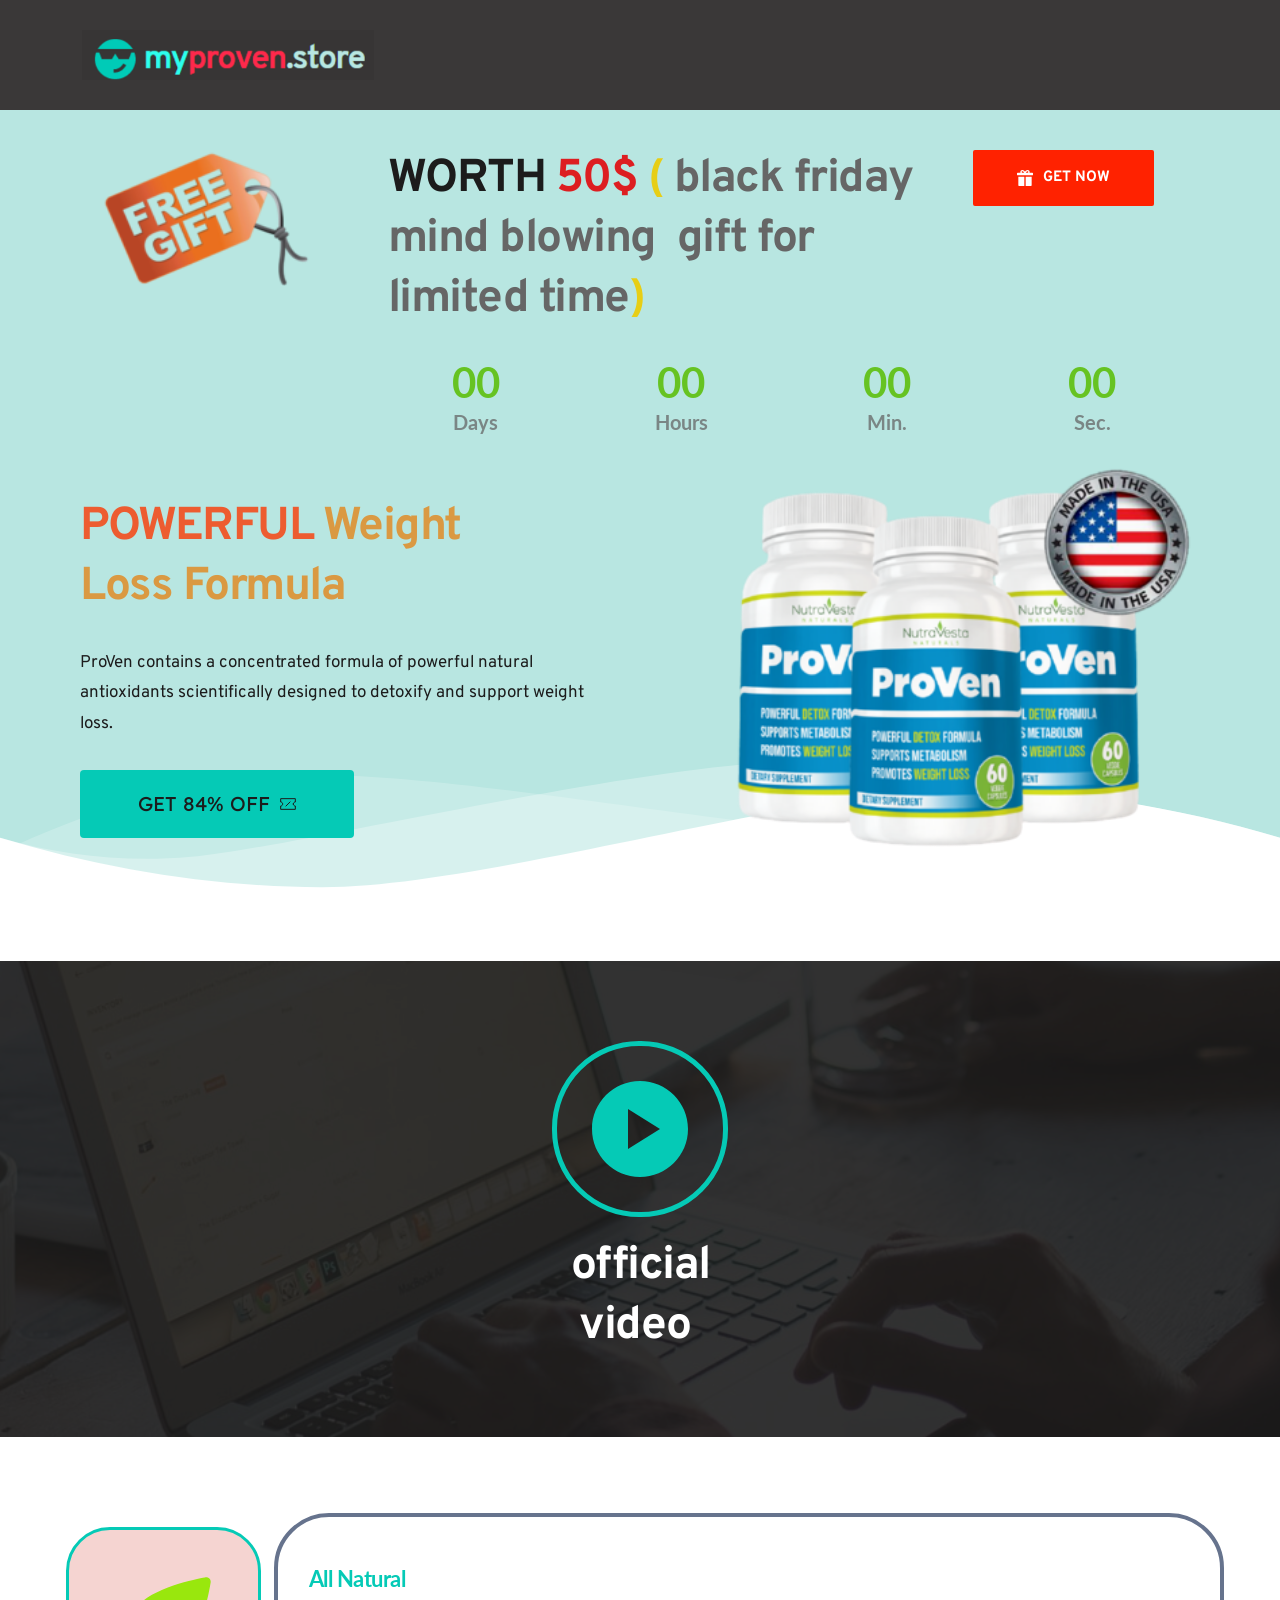
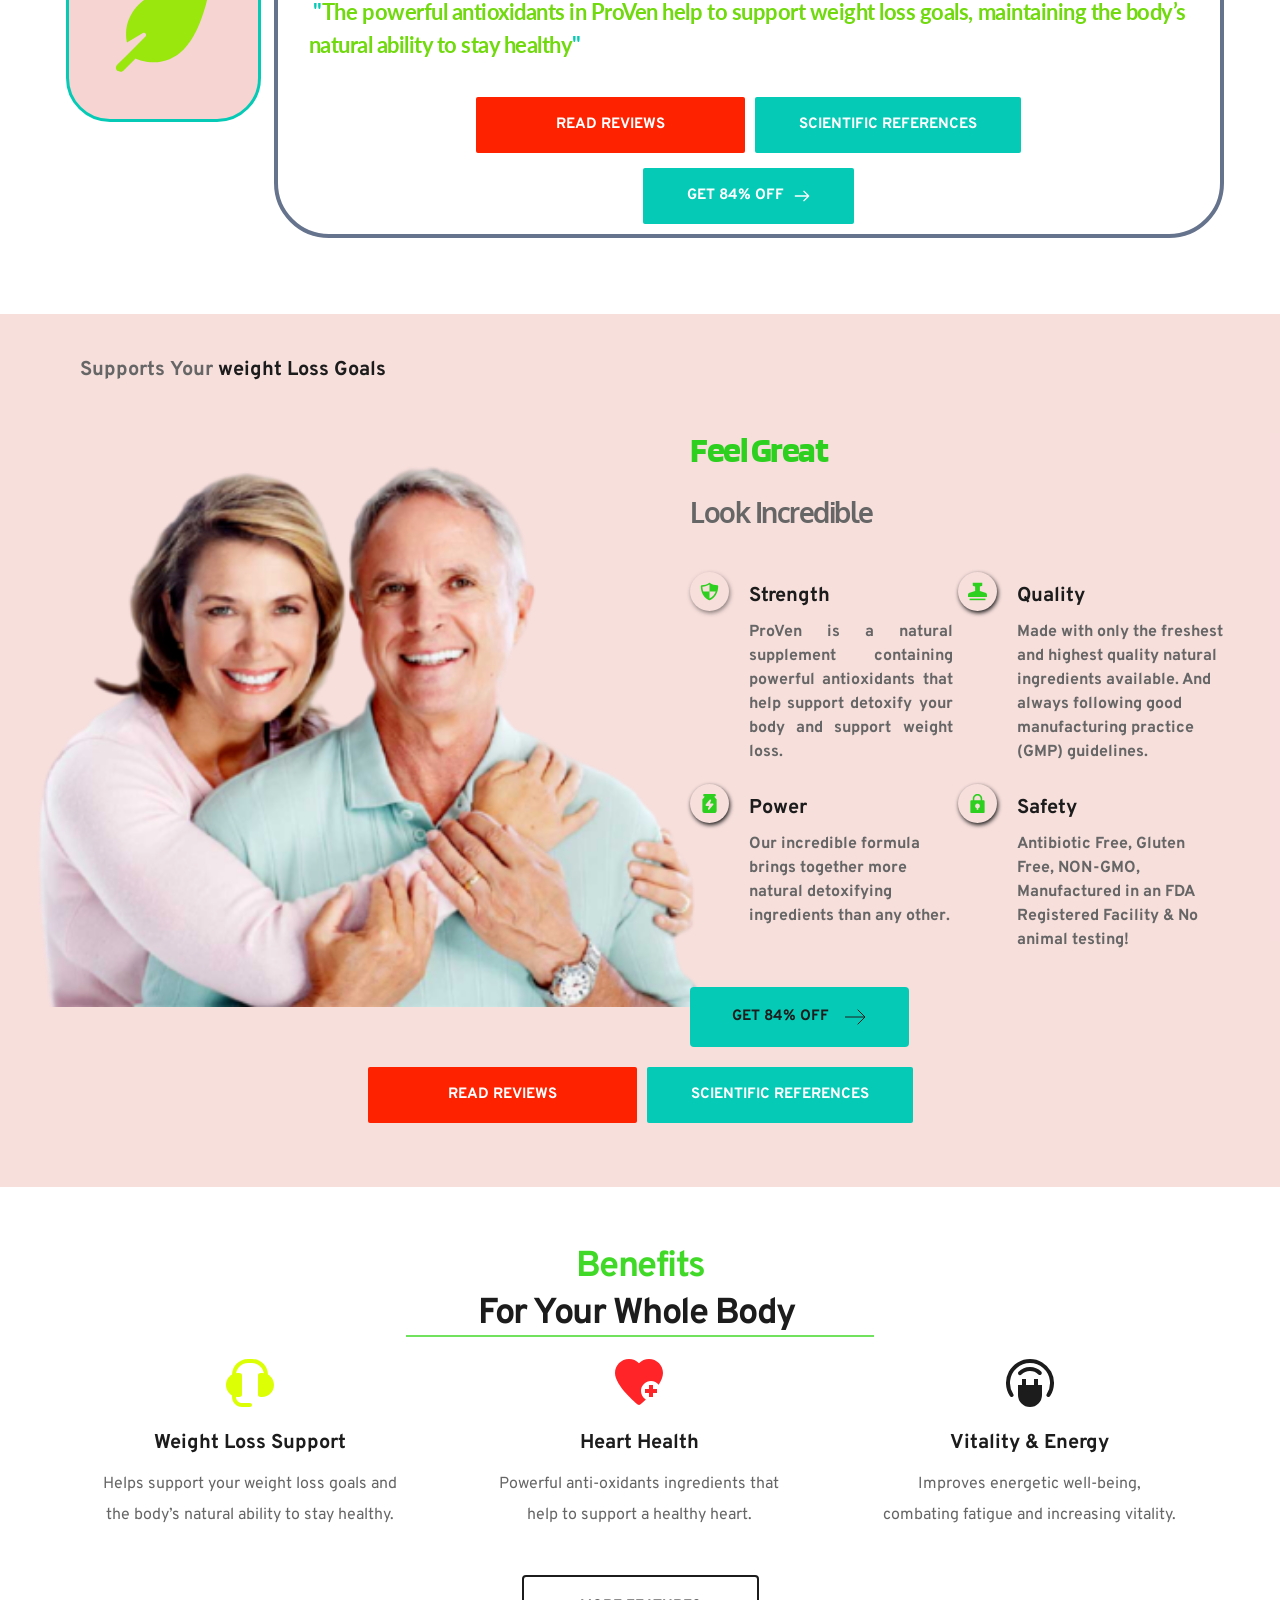
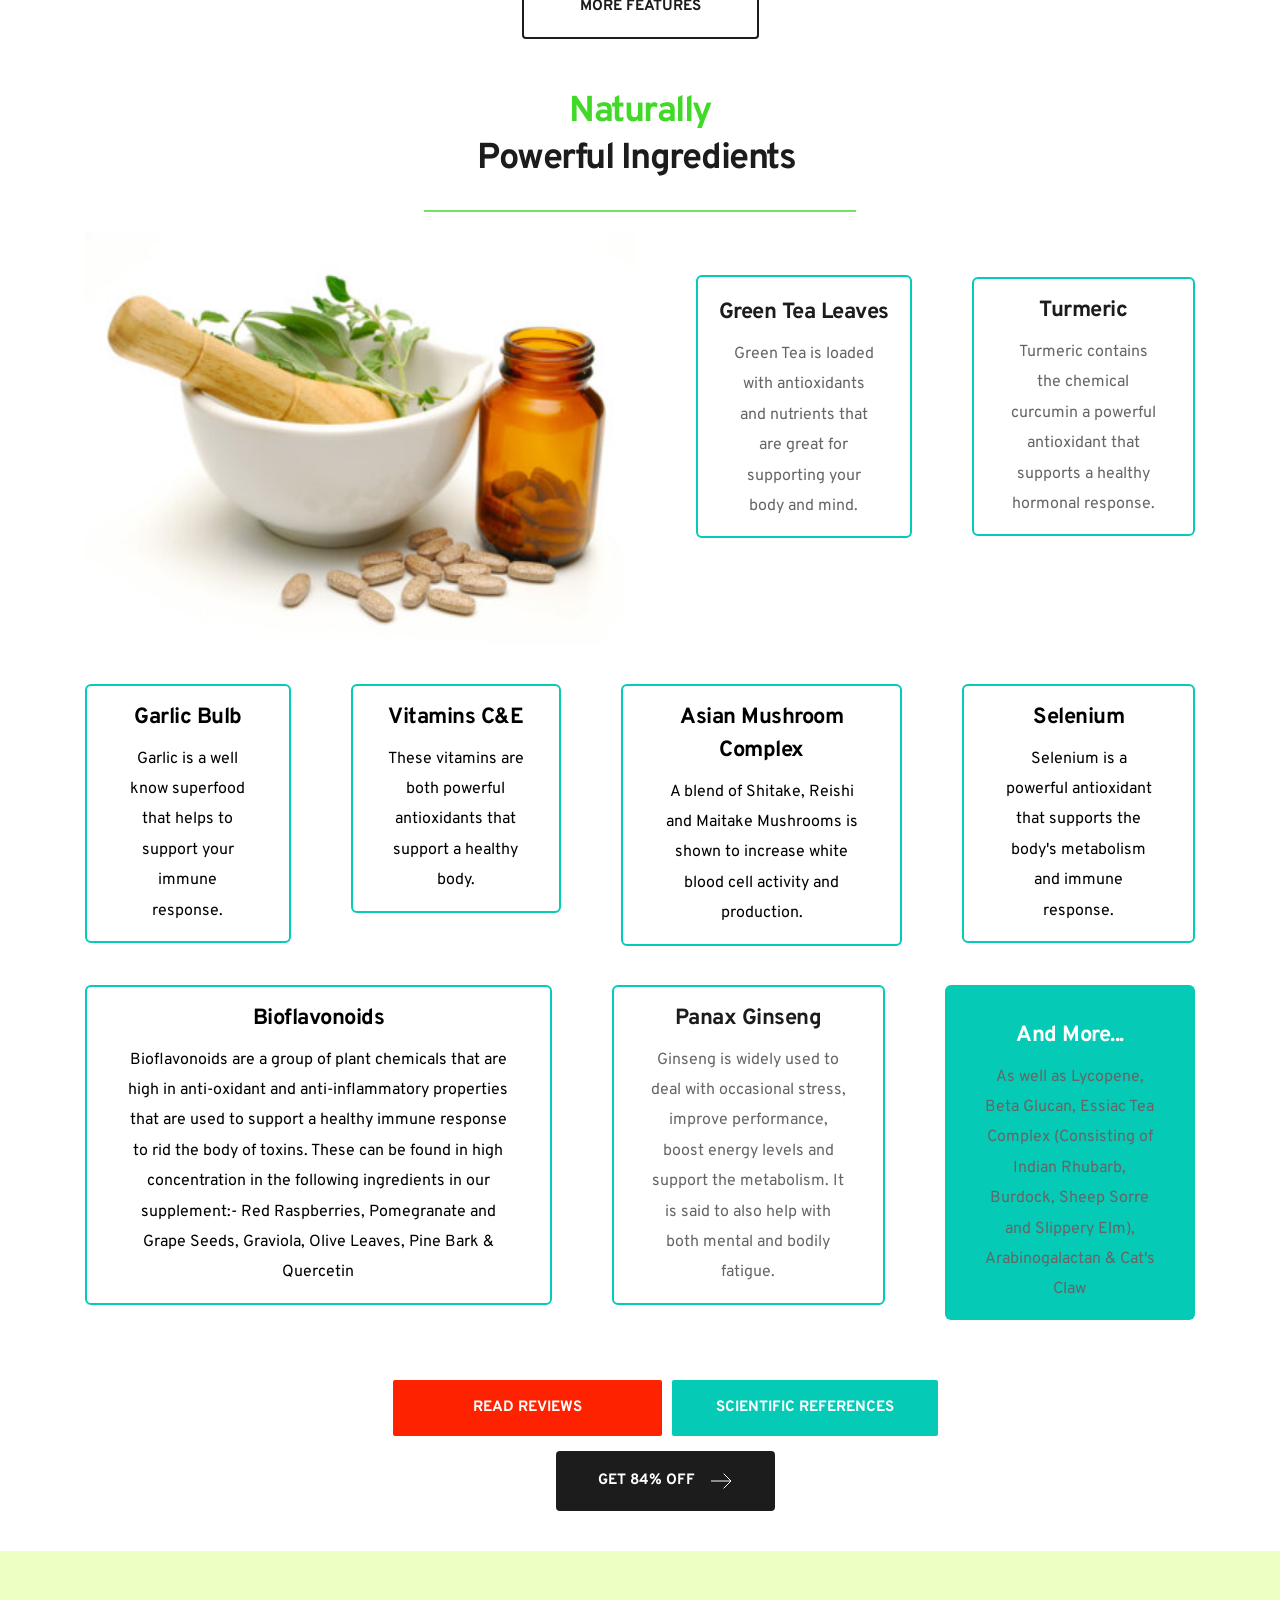
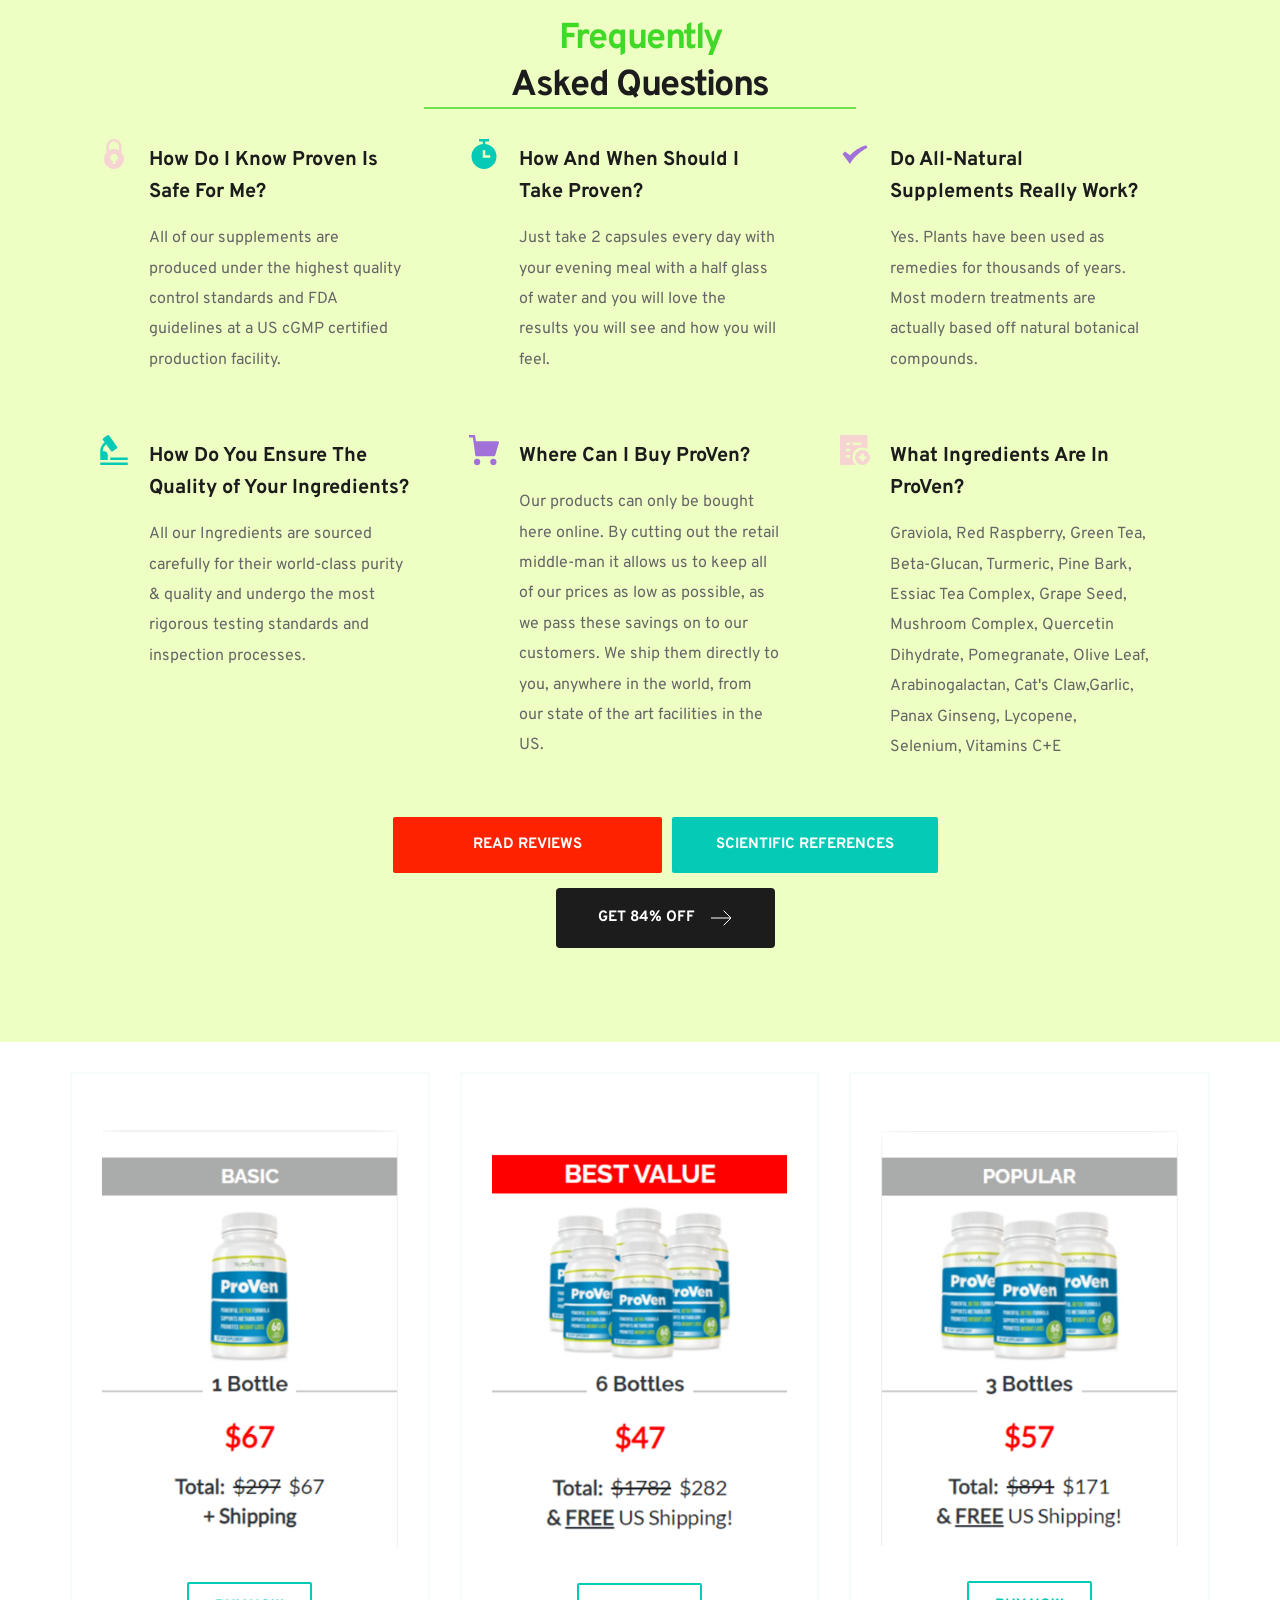
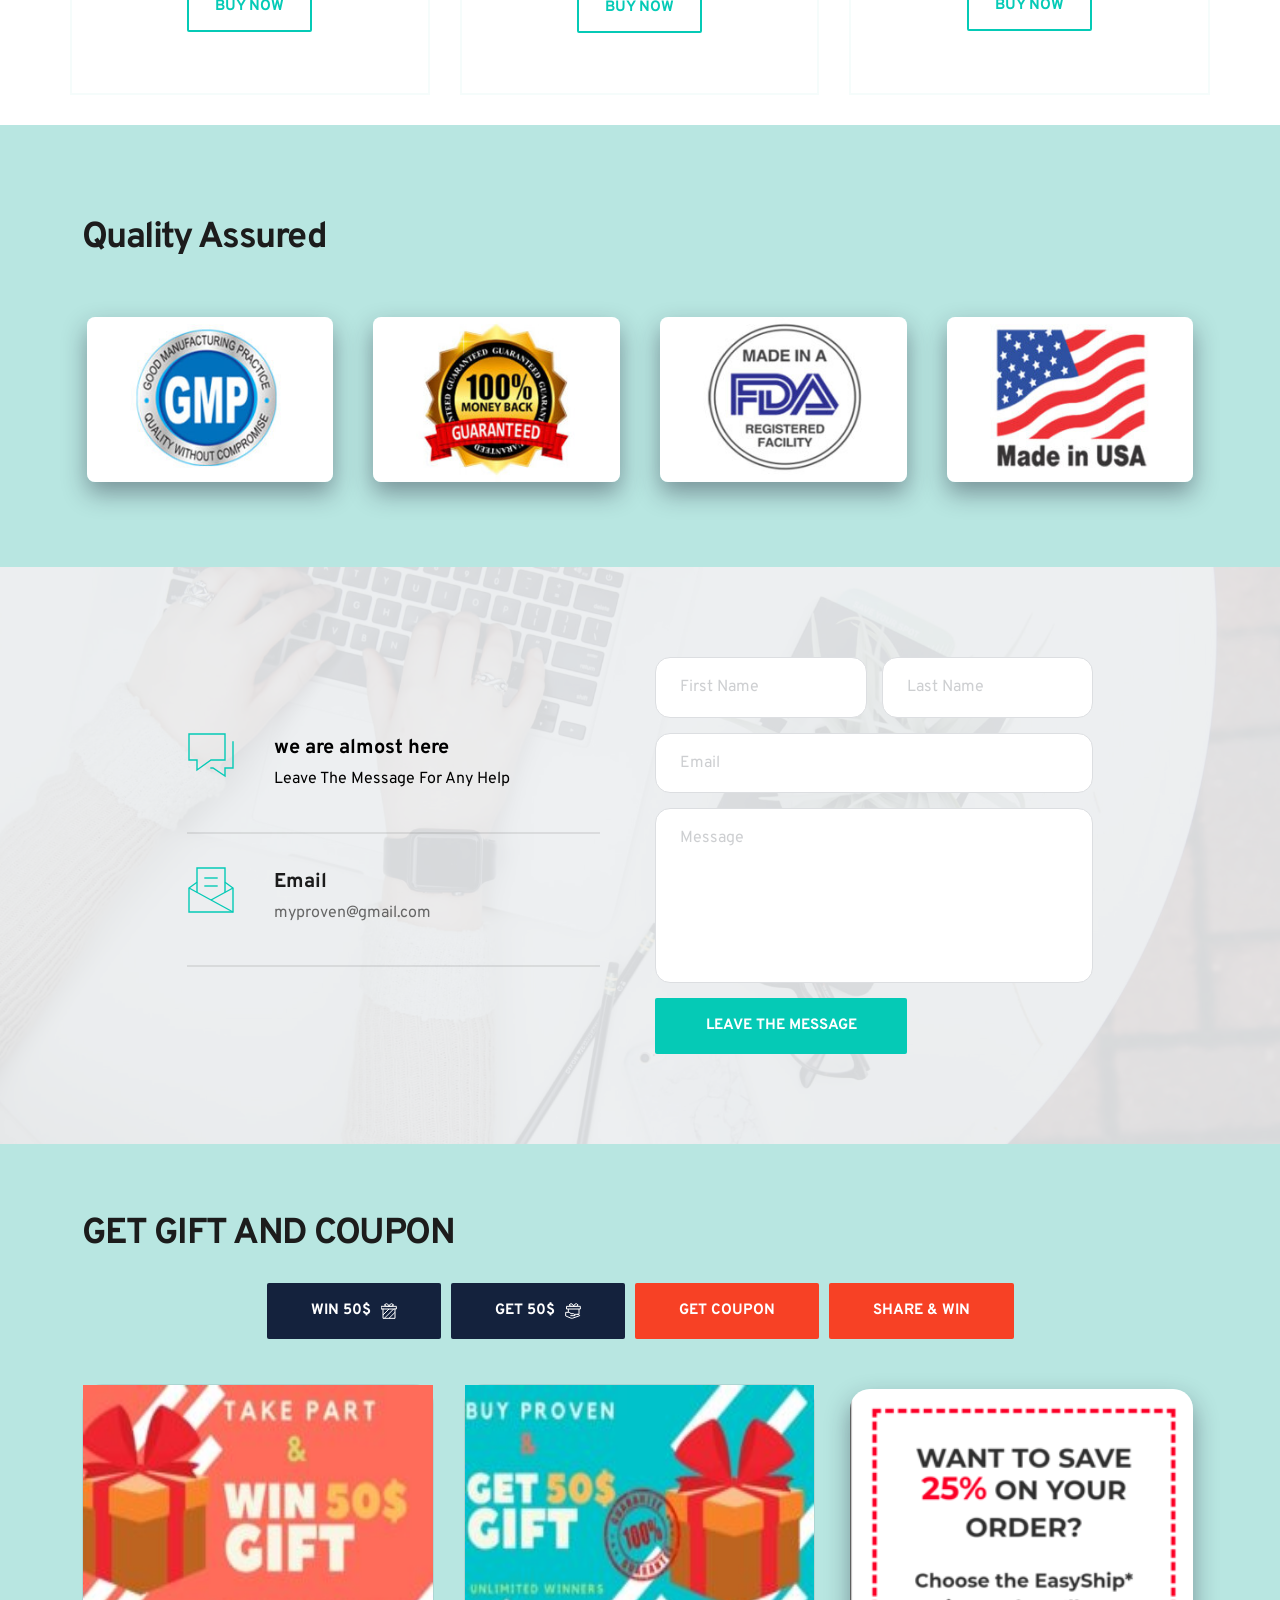
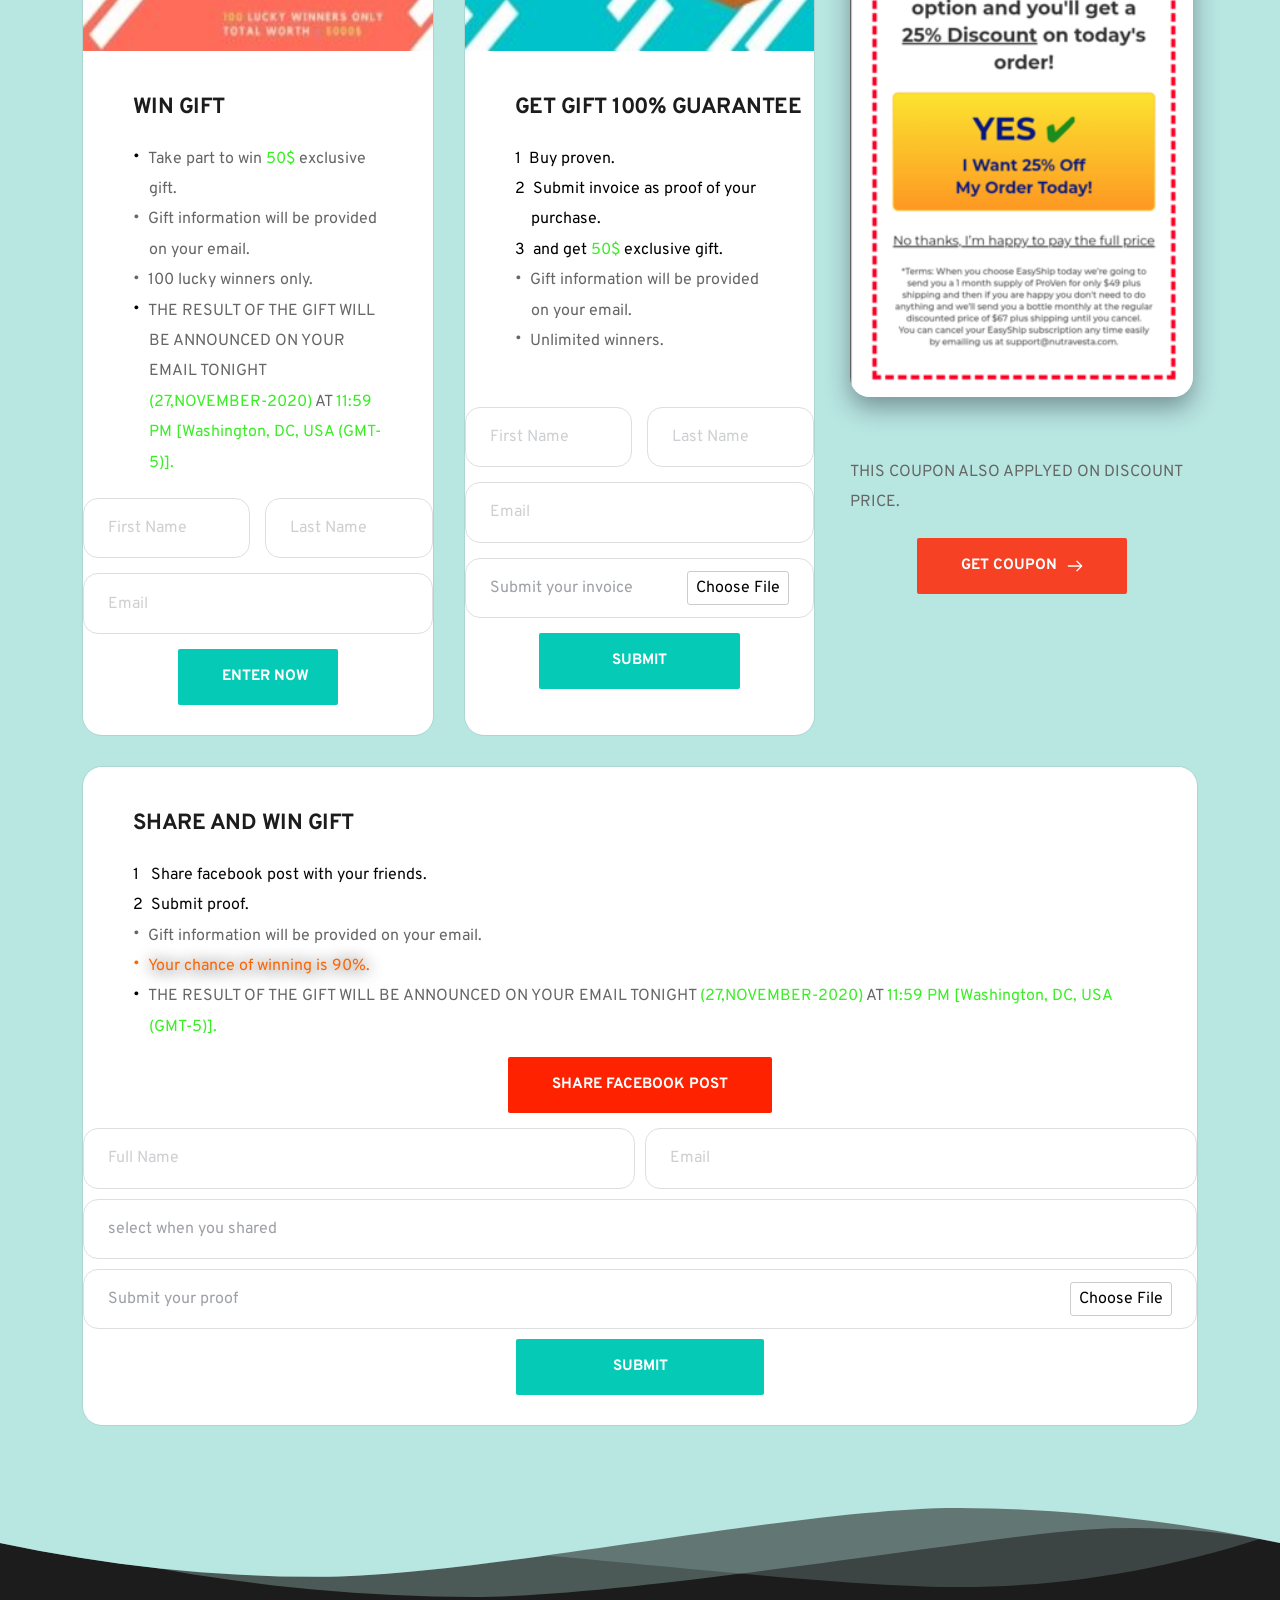
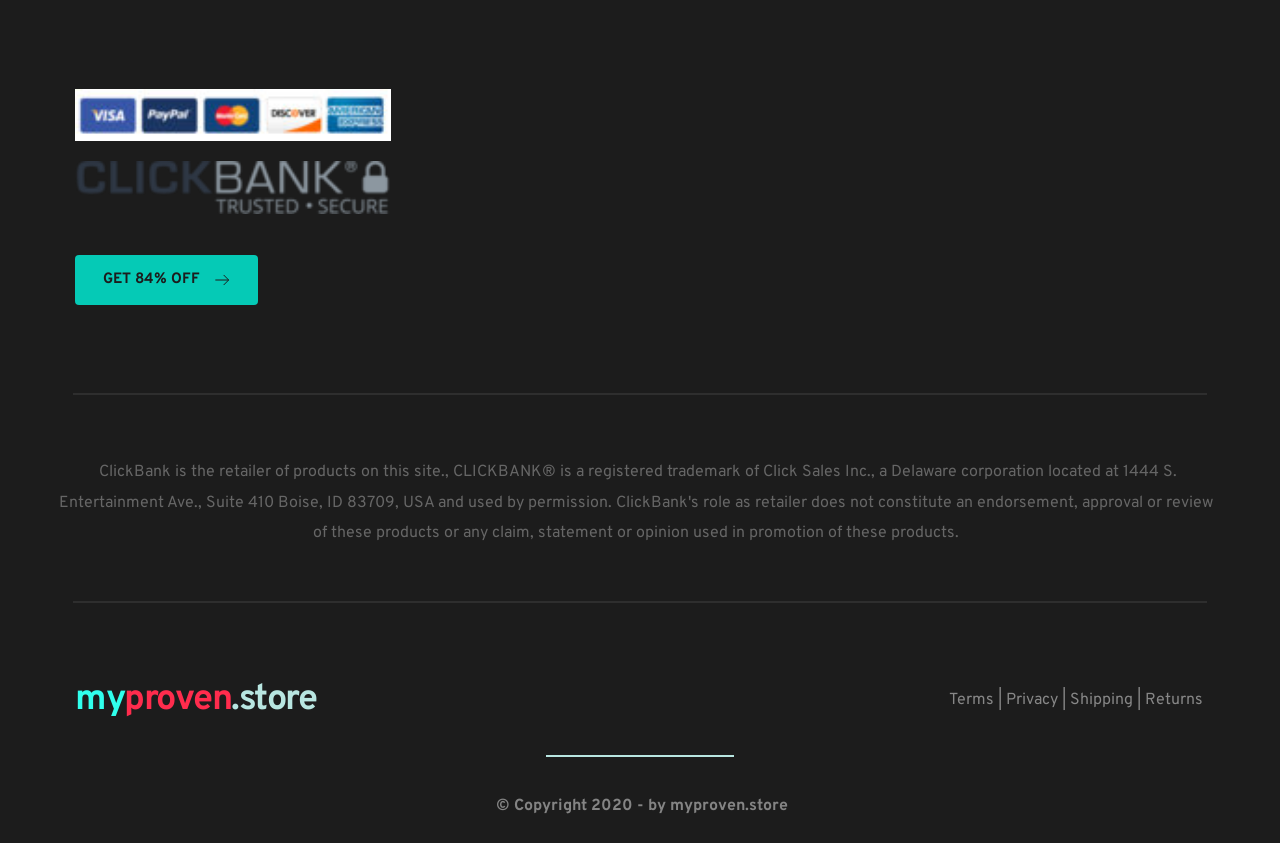
==== commit 594b4503: "27 nov update 10.23" ====
--- a/index.html
+++ b/index.html
@@ -45,2026 +45,2037 @@
 .brz .css-g7cyda, .brz [data-css-g7cyda] {color: rgba(5,202,182,1);border-color: rgba(35,157,219,0);background-color: rgba(189,225,244,0);background-image: none;border-width: 0;border-style: solid;width: 48px;height: 48px;font-size: 48px;padding: 0px;border-radius: 4px;stroke-width: 1.4;transition: all .5s ease-in-out;transition-property: background,border-radius,color,border-color,box-shadow;-webkit-transition: all .5s ease-in-out;-moz-transition: all .5s ease-in-out;-webkit-transition-property: background,border-radius,color,border-color,box-shadow;-moz-transition-property: background,border-radius,color,border-color,box-shadow;}
 @media (min-width: 991px) {.brz .css-g7cyda:hover, .brz [data-css-g7cyda]:hover {color: rgba(5,202,182,1);border-color: rgba(35,157,219,0);background-color: rgba(189,225,244,0);background-image: none;}}
 @media (max-width: 991px) {.brz .css-g7cyda, .brz [data-css-g7cyda] {width: 48px;height: 48px;font-size: 48px;padding: 0px;border-radius: 0px;stroke-width: 1.4;}}
-@media (max-width: 767px) {.brz .css-g7cyda, .brz [data-css-g7cyda] {width: 48px;height: 48px;font-size: 48px;padding: 0px;border-radius: 0px;stroke-width: 1.4;}}</style><style class="brz-style">.brz .brz-css-gefyo {z-index: auto;margin: 0;}
-.brz .brz-css-gefyo .brz-section__content {min-height: auto;display: flex;}
-.brz .brz-css-gefyo .brz-container {justify-content: center;}
-.brz .brz-css-gefyo > .slick-slider > .brz-slick-slider__dots {color: rgba(0,0,0,1);}
-.brz .brz-css-gefyo > .slick-slider > .brz-slick-slider__arrow {color: rgba(0,0,0,.7);}
-@media (min-width:991px) {.brz .brz-css-gefyo {display: block;}}
-@media (min-width:991px) {.brz .brz-css-gefyo > .slick-slider > .brz-slick-slider__arrow:hover {color: rgba(0,0,0,1);}}
-@media (max-width:991px) and (min-width:768px) {.brz .brz-css-gefyo {z-index: auto;margin: 0;}
-	.brz .brz-css-gefyo .brz-section__content {min-height: auto;display: flex;}
-	.brz .brz-css-gefyo .brz-container {justify-content: center;}
-	.brz .brz-css-gefyo > .slick-slider > .brz-slick-slider__dots {color: rgba(0,0,0,1);}
-	.brz .brz-css-gefyo > .slick-slider > .brz-slick-slider__arrow {color: rgba(0,0,0,.7);}}
-@media (max-width:991px) and (min-width:768px) {.brz .brz-css-gefyo {display: block;}}
-@media (max-width:767px) {.brz .brz-css-gefyo {z-index: auto;margin: 0;}
-	.brz .brz-css-gefyo .brz-section__content {min-height: auto;display: flex;}
-	.brz .brz-css-gefyo .brz-container {justify-content: center;}
-	.brz .brz-css-gefyo > .slick-slider > .brz-slick-slider__dots {color: rgba(0,0,0,1);}
-	.brz .brz-css-gefyo > .slick-slider > .brz-slick-slider__arrow {color: rgba(0,0,0,.7);}}
-@media (max-width:767px) {.brz .brz-css-gefyo {display: block;}}
-.brz .brz-css-ovkih {padding: 75px 0px 75px 0px;}
-.brz .brz-css-ovkih > .brz-bg {border: 0px solid rgba(102,115,141,0);border-radius: 0;}
-.brz .brz-css-ovkih > .brz-bg > .brz-bg-image {background-image: none;display: block;}
-.brz .brz-css-ovkih > .brz-bg > .brz-bg-color {background-color: rgba(0,0,0,0);background-image: none;}
-.brz .brz-css-ovkih > .brz-bg > .brz-bg-map {display: none;}
-.brz .brz-css-ovkih > .brz-bg > .brz-bg-video {display: none;}
-.brz .brz-css-ovkih > .brz-bg > .brz-bg-shape__top {background-image: none;background-size: 100% 100px;height: 100px;transform: rotateX(0deg) rotateY(0deg);z-index: auto;}
-.brz .brz-css-ovkih > .brz-bg > .brz-bg-shape__bottom {background-image: none;background-size: 100% 100px;height: 100px;transform: rotateX(-180deg) rotateY(-180deg);z-index: auto;}
-@media (min-width:991px) {.brz .brz-css-ovkih > .brz-bg > .brz-bg-image {background-attachment: scroll;}}
-@media (max-width:991px) and (min-width:768px) {.brz .brz-css-ovkih {padding: 50px 15px 50px 15px;}
-	.brz .brz-css-ovkih > .brz-bg {border: 0px solid rgba(102,115,141,0);border-radius: 0;}
-	.brz .brz-css-ovkih > .brz-bg > .brz-bg-image {background-image: none;display: block;}
-	.brz .brz-css-ovkih > .brz-bg > .brz-bg-color {background-color: rgba(0,0,0,0);background-image: none;}
-	.brz .brz-css-ovkih > .brz-bg > .brz-bg-map {display: none;}
-	.brz .brz-css-ovkih > .brz-bg > .brz-bg-video {display: none;}
-	.brz .brz-css-ovkih > .brz-bg > .brz-bg-shape__top {background-image: none;background-size: 100% 100px;height: 100px;transform: rotateX(0deg) rotateY(0deg);z-index: auto;}
-	.brz .brz-css-ovkih > .brz-bg > .brz-bg-shape__bottom {background-image: none;background-size: 100% 100px;height: 100px;transform: rotateX(-180deg) rotateY(-180deg);z-index: auto;}}
-@media (max-width:767px) {.brz .brz-css-ovkih {padding: 25px 15px 25px 15px;}
-	.brz .brz-css-ovkih > .brz-bg {border: 0px solid rgba(102,115,141,0);border-radius: 0;}
-	.brz .brz-css-ovkih > .brz-bg > .brz-bg-image {background-image: none;display: block;}
-	.brz .brz-css-ovkih > .brz-bg > .brz-bg-color {background-color: rgba(0,0,0,0);background-image: none;}
-	.brz .brz-css-ovkih > .brz-bg > .brz-bg-map {display: none;}
-	.brz .brz-css-ovkih > .brz-bg > .brz-bg-video {display: none;}
-	.brz .brz-css-ovkih > .brz-bg > .brz-bg-shape__top {background-image: none;background-size: 100% 100px;height: 100px;transform: rotateX(0deg) rotateY(0deg);z-index: auto;}
-	.brz .brz-css-ovkih > .brz-bg > .brz-bg-shape__bottom {background-image: none;background-size: 100% 100px;height: 100px;transform: rotateX(-180deg) rotateY(-180deg);z-index: auto;}}
-.brz .brz-css-pumve {border: 0px solid transparent;}
-@media (min-width:991px) {.brz .brz-css-pumve {max-width: 100%;width: calc(( 100 / 100 * var(--brz-section-container-width,1170) ) * 1px);}}
-@media (max-width:991px) and (min-width:768px) {.brz .brz-css-pumve {border: 0px solid transparent;}}
-@media (max-width:991px) and (min-width:768px) {.brz .brz-css-pumve {max-width: 100%;width: calc(( 100 / 100 * var(--brz-section-container-width,1170) ) * 1px);}}
-@media (max-width:767px) {.brz .brz-css-pumve {border: 0px solid transparent;}}
-@media (max-width:767px) {.brz .brz-css-pumve {max-width: 100%;width: calc(( 100 / 100 * var(--brz-section-container-width,1170) ) * 1px);}}
-.brz .brz-css-dkmxe {margin: 0;z-index: auto;align-items: flex-start;}
-.brz .brz-css-dkmxe > .brz-bg {border: 0px solid rgba(102,115,141,0);border-radius: 0;max-width: 100%;}
-.brz .brz-css-dkmxe > .brz-bg > .brz-bg-image {background-image: none;display: block;}
-.brz .brz-css-dkmxe > .brz-bg > .brz-bg-color {background-color: rgba(0,0,0,0);background-image: none;}
-.brz .brz-css-dkmxe > .brz-bg > .brz-bg-map {display: none;}
-.brz .brz-css-dkmxe > .brz-bg > .brz-bg-video {display: none;}
-.brz .brz-css-dkmxe > .brz-row {border: 0px solid transparent;}
-@media (min-width:991px) {.brz .brz-css-dkmxe {min-height: auto;display: flex;}
-	.brz .brz-css-dkmxe > .brz-bg {transition-duration: .5s;transition-property: filter,box-shadow,background,border-radius,border-color;}
-	.brz .brz-css-dkmxe > .brz-bg > .brz-bg-image {transition-duration: .5s;transition-property: filter,box-shadow,background,border-radius,border-color;}
-	.brz .brz-css-dkmxe > .brz-bg > .brz-bg-color {transition-duration: .5s;transition-property: filter,box-shadow,background,border-radius,border-color;}
-	.brz .brz-css-dkmxe > .brz-bg > .brz-bg-video {transition-duration: .5s;transition-property: filter,box-shadow,background,border-radius,border-color;}
-	.brz .brz-css-dkmxe > .brz-row {transition-duration: .5s;transition-property: filter,box-shadow,background,border-radius,border-color;}}
-@media (max-width:991px) and (min-width:768px) {.brz .brz-css-dkmxe {margin: 0;z-index: auto;align-items: flex-start;}
-	.brz .brz-css-dkmxe > .brz-bg {border: 0px solid rgba(102,115,141,0);border-radius: 0;max-width: 100%;}
-	.brz .brz-css-dkmxe > .brz-bg > .brz-bg-image {background-image: none;display: block;}
-	.brz .brz-css-dkmxe > .brz-bg > .brz-bg-color {background-color: rgba(0,0,0,0);background-image: none;}
-	.brz .brz-css-dkmxe > .brz-bg > .brz-bg-map {display: none;}
-	.brz .brz-css-dkmxe > .brz-bg > .brz-bg-video {display: none;}
-	.brz .brz-css-dkmxe > .brz-row {border: 0px solid transparent;}}
-@media (max-width:991px) and (min-width:768px) {.brz .brz-css-dkmxe {min-height: auto;display: flex;}
-	.brz .brz-css-dkmxe > .brz-bg {transition-duration: .5s;transition-property: filter,box-shadow,background,border-radius,border-color;}
-	.brz .brz-css-dkmxe > .brz-bg > .brz-bg-image {transition-duration: .5s;transition-property: filter,box-shadow,background,border-radius,border-color;}
-	.brz .brz-css-dkmxe > .brz-bg > .brz-bg-color {transition-duration: .5s;transition-property: filter,box-shadow,background,border-radius,border-color;}
-	.brz .brz-css-dkmxe > .brz-bg > .brz-bg-video {transition-duration: .5s;transition-property: filter,box-shadow,background,border-radius,border-color;}
-	.brz .brz-css-dkmxe > .brz-row {flex-direction: row;flex-wrap: wrap;justify-content: flex-start;transition-duration: .5s;transition-property: filter,box-shadow,background,border-radius,border-color;}}
-@media (max-width:767px) {.brz .brz-css-dkmxe {margin: 0;z-index: auto;align-items: flex-start;}
-	.brz .brz-css-dkmxe > .brz-bg {border: 0px solid rgba(102,115,141,0);border-radius: 0;max-width: 100%;}
-	.brz .brz-css-dkmxe > .brz-bg > .brz-bg-image {background-image: none;display: block;}
-	.brz .brz-css-dkmxe > .brz-bg > .brz-bg-color {background-color: rgba(0,0,0,0);background-image: none;}
-	.brz .brz-css-dkmxe > .brz-bg > .brz-bg-map {display: none;}
-	.brz .brz-css-dkmxe > .brz-bg > .brz-bg-video {display: none;}
-	.brz .brz-css-dkmxe > .brz-row {border: 0px solid transparent;}}
-@media (max-width:767px) {.brz .brz-css-dkmxe {min-height: auto;display: flex;}
-	.brz .brz-css-dkmxe > .brz-bg {transition-duration: .5s;transition-property: filter,box-shadow,background,border-radius,border-color;}
-	.brz .brz-css-dkmxe > .brz-bg > .brz-bg-image {transition-duration: .5s;transition-property: filter,box-shadow,background,border-radius,border-color;}
-	.brz .brz-css-dkmxe > .brz-bg > .brz-bg-color {transition-duration: .5s;transition-property: filter,box-shadow,background,border-radius,border-color;}
-	.brz .brz-css-dkmxe > .brz-bg > .brz-bg-video {transition-duration: .5s;transition-property: filter,box-shadow,background,border-radius,border-color;}
-	.brz .brz-css-dkmxe > .brz-row {flex-direction: row;flex-wrap: wrap;justify-content: flex-start;transition-duration: .5s;transition-property: filter,box-shadow,background,border-radius,border-color;}}
-.brz .brz-css-qxnkf {padding: 10px;max-width: 100%;}
-@media (max-width:991px) and (min-width:768px) {.brz .brz-css-qxnkf {padding: 0;max-width: 100%;}}
-@media (max-width:767px) {.brz .brz-css-qxnkf {padding: 0;max-width: 100%;}}
-.brz .brz-css-izcno {z-index: auto;flex: 1 1 50%;max-width: 50%;justify-content: flex-start;}
-.brz .brz-css-izcno > .brz-bg {border: 0px solid rgba(102,115,141,0);border-radius: 0;margin: 0;}
-.brz .brz-css-izcno > .brz-bg > .brz-bg-image {background-image: none;}
-.brz .brz-css-izcno > .brz-bg > .brz-bg-color {background-color: rgba(0,0,0,0);background-image: none;}
-@media (min-width:991px) {.brz .brz-css-izcno > .brz-bg {transition-duration: .5s;transition-property: filter,box-shadow,background,border-radius,border-color;}
-	.brz .brz-css-izcno > .brz-bg > .brz-bg-image {transition-duration: .5s;transition-property: filter,box-shadow,background,border-radius,border-color;}
-	.brz .brz-css-izcno > .brz-bg > .brz-bg-color {transition-duration: .5s;transition-property: filter,box-shadow,background,border-radius,border-color;}}
-@media (max-width:991px) and (min-width:768px) {.brz .brz-css-izcno {z-index: auto;flex: 1 1 50%;max-width: 50%;justify-content: flex-start;}
-	.brz .brz-css-izcno > .brz-bg {border: 0px solid rgba(102,115,141,0);border-radius: 0;margin: 0;}
-	.brz .brz-css-izcno > .brz-bg > .brz-bg-image {background-image: none;}
-	.brz .brz-css-izcno > .brz-bg > .brz-bg-color {background-color: rgba(0,0,0,0);background-image: none;}}
-@media (max-width:991px) and (min-width:768px) {.brz .brz-css-izcno > .brz-bg {transition-duration: .5s;transition-property: filter,box-shadow,background,border-radius,border-color;}
-	.brz .brz-css-izcno > .brz-bg > .brz-bg-image {transition-duration: .5s;transition-property: filter,box-shadow,background,border-radius,border-color;}
-	.brz .brz-css-izcno > .brz-bg > .brz-bg-color {transition-duration: .5s;transition-property: filter,box-shadow,background,border-radius,border-color;}}
-@media (max-width:767px) {.brz .brz-css-izcno {z-index: auto;flex: 1 1 100%;max-width: 100%;justify-content: flex-start;}
-	.brz .brz-css-izcno > .brz-bg {border: 0px solid rgba(102,115,141,0);border-radius: 0;margin: 10px 0px 10px 0px;}
-	.brz .brz-css-izcno > .brz-bg > .brz-bg-image {background-image: none;}
-	.brz .brz-css-izcno > .brz-bg > .brz-bg-color {background-color: rgba(0,0,0,0);background-image: none;}}
-@media (max-width:767px) {.brz .brz-css-izcno > .brz-bg {transition-duration: .5s;transition-property: filter,box-shadow,background,border-radius,border-color;}
-	.brz .brz-css-izcno > .brz-bg > .brz-bg-image {transition-duration: .5s;transition-property: filter,box-shadow,background,border-radius,border-color;}
-	.brz .brz-css-izcno > .brz-bg > .brz-bg-color {transition-duration: .5s;transition-property: filter,box-shadow,background,border-radius,border-color;}}
-.brz .brz-css-umhbm {z-index: auto;margin: 0;border: 0px solid transparent;padding: 5px 15px 5px 15px;}
-@media (min-width:991px) {.brz .brz-css-umhbm {display: flex;transition-duration: .5s;transition-property: filter,box-shadow,background,border-radius,border-color;}}
-@media (max-width:991px) and (min-width:768px) {.brz .brz-css-umhbm {z-index: auto;margin: 0;border: 0px solid transparent;padding: 5px 15px 5px 15px;}}
-@media (max-width:991px) and (min-width:768px) {.brz .brz-css-umhbm {display: flex;transition-duration: .5s;transition-property: filter,box-shadow,background,border-radius,border-color;}}
-@media (max-width:767px) {.brz .brz-css-umhbm {z-index: auto;margin: 10px 0px 10px 0px;border: 0px solid transparent;padding: 0;}}
-@media (max-width:767px) {.brz .brz-css-umhbm {display: flex;transition-duration: .5s;transition-property: filter,box-shadow,background,border-radius,border-color;}}
-.brz .brz-css-pmsif {padding: 0;margin: 10px 0px 10px 0px;justify-content: center;position: relative;}
-@media (min-width:991px) {.brz .brz-css-pmsif {display: flex;z-index: auto;position: relative;}}
-@media (max-width:991px) and (min-width:768px) {.brz .brz-css-pmsif {padding: 0;margin: 10px 0px 10px 0px;justify-content: center;position: relative;}}
-@media (max-width:991px) and (min-width:768px) {.brz .brz-css-pmsif {display: flex;z-index: auto;position: relative;}}
-@media (max-width:767px) {.brz .brz-css-pmsif {padding: 0;margin: 10px 0px 10px 0px;justify-content: center;position: relative;}}
-@media (max-width:767px) {.brz .brz-css-pmsif {display: flex;z-index: auto;position: relative;}}
-.brz .brz-css-osbve {max-width: 100%;height: auto;border: 0px solid rgba(102,115,141,0);border-radius: 0px;}
-@media (min-width:991px) {.brz .brz-css-osbve {transition-duration: .5s;transition-property: border,box-shadow,filter;}
-	.brz .brz-css-osbve:after {transition-duration: .5s;transition-property: border,box-shadow,filter;}
-	.brz .brz-css-osbve .brz-picture {transition-duration: .5s;transition-property: border,box-shadow,filter;}}
-@media (max-width:991px) and (min-width:768px) {.brz .brz-css-osbve {max-width: 100%;height: auto;border: 0px solid rgba(102,115,141,0);border-radius: 0px;}}
-@media (max-width:991px) and (min-width:768px) {.brz .brz-css-osbve {transition-duration: .5s;transition-property: border,box-shadow,filter;}
-	.brz .brz-css-osbve:after {transition-duration: .5s;transition-property: border,box-shadow,filter;}
-	.brz .brz-css-osbve .brz-picture {transition-duration: .5s;transition-property: border,box-shadow,filter;}}
-@media (max-width:767px) {.brz .brz-css-osbve {max-width: 100%;height: auto;border: 0px solid rgba(102,115,141,0);border-radius: 0px;}}
-@media (max-width:767px) {.brz .brz-css-osbve {transition-duration: .5s;transition-property: border,box-shadow,filter;}
-	.brz .brz-css-osbve:after {transition-duration: .5s;transition-property: border,box-shadow,filter;}
-	.brz .brz-css-osbve .brz-picture {transition-duration: .5s;transition-property: border,box-shadow,filter;}}
-.brz .brz-css-ihjat {padding-top: 17.2485%;}
-@media (max-width:991px) and (min-width:768px) {.brz .brz-css-ihjat {padding-top: 17.251%;}}
-@media (max-width:767px) {.brz .brz-css-ihjat {padding-top: 17.2509%;}}
-.brz .brz-css-shjxm {animation-name: none;animation-duration: 1000ms;animation-delay: 1000ms;}
-@media (max-width:991px) and (min-width:768px) {.brz .brz-css-shjxm {animation-name: none;animation-duration: 1000ms;animation-delay: 1000ms;}}
-@media (max-width:767px) {.brz .brz-css-shjxm {animation-name: none;animation-duration: 1000ms;animation-delay: 1000ms;}}
-.brz .brz-css-jmwir {max-width: 85%;height: auto;border: 0px solid rgba(102,115,141,0);border-radius: 0px;}
-@media (min-width:991px) {.brz .brz-css-jmwir {transition-duration: .5s;transition-property: border,box-shadow,filter;}
-	.brz .brz-css-jmwir:after {transition-duration: .5s;transition-property: border,box-shadow,filter;}
-	.brz .brz-css-jmwir .brz-picture {transition-duration: .5s;transition-property: border,box-shadow,filter;}}
-@media (max-width:991px) and (min-width:768px) {.brz .brz-css-jmwir {max-width: 85%;height: auto;border: 0px solid rgba(102,115,141,0);border-radius: 0px;}}
-@media (max-width:991px) and (min-width:768px) {.brz .brz-css-jmwir {transition-duration: .5s;transition-property: border,box-shadow,filter;}
-	.brz .brz-css-jmwir:after {transition-duration: .5s;transition-property: border,box-shadow,filter;}
-	.brz .brz-css-jmwir .brz-picture {transition-duration: .5s;transition-property: border,box-shadow,filter;}}
-@media (max-width:767px) {.brz .brz-css-jmwir {max-width: 39%;height: auto;border: 0px solid rgba(102,115,141,0);border-radius: 0px;}}
-@media (max-width:767px) {.brz .brz-css-jmwir {transition-duration: .5s;transition-property: border,box-shadow,filter;}
-	.brz .brz-css-jmwir:after {transition-duration: .5s;transition-property: border,box-shadow,filter;}
-	.brz .brz-css-jmwir .brz-picture {transition-duration: .5s;transition-property: border,box-shadow,filter;}}
-.brz .brz-css-plcql {padding-top: 63.2507%;}
-@media (max-width:991px) and (min-width:768px) {.brz .brz-css-plcql {padding-top: 63.2552%;}}
-@media (max-width:767px) {.brz .brz-css-plcql {padding-top: 63.9551%;}}
-.brz .brz-css-owida {width: 100%;}
-@media (max-width:991px) and (min-width:768px) {.brz .brz-css-owida {width: 100%;}}
-@media (max-width:767px) {.brz .brz-css-owida {width: 100%;}}
-.brz .brz-css-pboar {animation-name: none;animation-duration: 1000ms;animation-delay: 1000ms;}
-@media (max-width:991px) and (min-width:768px) {.brz .brz-css-pboar {animation-name: none;animation-duration: 1000ms;animation-delay: 1000ms;}}
-@media (max-width:767px) {.brz .brz-css-pboar {animation-name: none;animation-duration: 1000ms;animation-delay: 1000ms;}}
-.brz .brz-css-mkloh {z-index: auto;position: relative;margin: 10px 0px 10px 0px;}
-@media (min-width:991px) {.brz .brz-css-mkloh {display: flex;position: relative;}}
-@media (max-width:991px) and (min-width:768px) {.brz .brz-css-mkloh {z-index: auto;position: relative;margin: 10px 0px 10px 0px;}}
-@media (max-width:991px) and (min-width:768px) {.brz .brz-css-mkloh {display: flex;position: relative;}}
-@media (max-width:767px) {.brz .brz-css-mkloh {z-index: auto;position: relative;margin: 10px 0px 10px 0px;}}
-@media (max-width:767px) {.brz .brz-css-mkloh {display: flex;position: relative;}}
-.brz .brz-css-tqpur {justify-content: center;padding: 0;margin: 0px -5px -20px -5px;}
-@media (max-width:991px) and (min-width:768px) {.brz .brz-css-tqpur {justify-content: center;padding: 0;margin: 0px -5px -20px -5px;}}
-@media (max-width:767px) {.brz .brz-css-tqpur {justify-content: center;padding: 0;margin: 0px -5px -20px -5px;}}
-.brz .brz-css-dtooj {padding: 0px 5px 20px 5px;}
-@media (max-width:991px) and (min-width:768px) {.brz .brz-css-dtooj {padding: 0px 5px 20px 5px;}}
-@media (max-width:767px) {.brz .brz-css-dtooj {padding: 0px 5px 20px 5px;}}
-.brz .brz-css-zbnzj {font-size: 16px;margin-left: 10px;margin-right: 0;stroke-width: 0;}
-@media (max-width:991px) and (min-width:768px) {.brz .brz-css-zbnzj {font-size: 16px;margin-left: 10px;margin-right: 0;stroke-width: 0;}}
-@media (max-width:767px) {.brz .brz-css-zbnzj {font-size: 16px;margin-left: 10px;margin-right: 0;stroke-width: 0;}}
-.brz .brz-css-gjmbx.brz-btn {display: flex;align-items: center;justify-content: center;font-family: Overpass,sans-serif;font-weight: 700;font-size: 15px;line-height: 1.6;letter-spacing: 0px;color: rgba(255,255,255,1);border: 2px solid rgba(5,202,182,0);border-radius: 2px;background-color: rgba(5,202,182,1);background-image: none;padding: 14px 42px 14px 42px;flex-flow: row-reverse nowrap;}
-.brz .brz-css-gjmbx .brz-btn--story-container {border: 2px solid rgba(5,202,182,0);flex-flow: row-reverse nowrap;border-radius: 2px;}
-@media (min-width:991px) {.brz .brz-css-gjmbx.brz-btn {transition-duration: .5s;transition-property: color,box-shadow,background,border-color;}}
-@media (min-width:991px) {.brz .brz-css-gjmbx.brz-btn:hover {background-color: rgba(5,202,182,.8);}}
-@media (max-width:991px) and (min-width:768px) {.brz .brz-css-gjmbx.brz-btn {display: flex;align-items: center;justify-content: center;font-family: Overpass,sans-serif;font-weight: 700;font-size: 17px;line-height: 1.6;letter-spacing: 0px;color: rgba(255,255,255,1);border: 2px solid rgba(5,202,182,0);border-radius: 2px;background-color: rgba(5,202,182,1);background-image: none;padding: 11px 26px 11px 26px;flex-flow: row-reverse nowrap;}
-	.brz .brz-css-gjmbx .brz-btn--story-container {border: 2px solid rgba(5,202,182,0);flex-flow: row-reverse nowrap;border-radius: 2px;}}
-@media (max-width:991px) and (min-width:768px) {.brz .brz-css-gjmbx.brz-btn {transition-duration: .5s;transition-property: color,box-shadow,background,border-color;}}
-@media (max-width:767px) {.brz .brz-css-gjmbx.brz-btn {display: flex;align-items: center;justify-content: center;font-family: Overpass,sans-serif;font-weight: 700;font-size: 15px;line-height: 1.6;letter-spacing: 0px;color: rgba(255,255,255,1);border: 2px solid rgba(5,202,182,0);border-radius: 2px;background-color: rgba(5,202,182,1);background-image: none;padding: 11px 26px 11px 26px;flex-flow: row-reverse nowrap;}
-	.brz .brz-css-gjmbx .brz-btn--story-container {border: 2px solid rgba(5,202,182,0);flex-flow: row-reverse nowrap;border-radius: 2px;}}
-@media (max-width:767px) {.brz .brz-css-gjmbx.brz-btn {transition-duration: .5s;transition-property: color,box-shadow,background,border-color;}}
-.brz .brz-css-ihbpu {width: 100%;}
-.brz .brz-css-ihbpu .brz-countdown2__item {margin-right: 20px;margin-left: 20px;}
-.brz .brz-css-ihbpu .brz-countdown2-separator {color: rgba(102,102,102,.75);font-family: Lato,sans-serif;font-size: 42px;font-weight: 700;}
-@media (min-width:991px) {.brz .brz-css-ihbpu .brz-countdown2-separator {transition-duration: .5s;transition-property: color,background-color,border,box-shadow;}}
-@media (max-width:991px) and (min-width:768px) {.brz .brz-css-ihbpu {width: 100%;}
-	.brz .brz-css-ihbpu .brz-countdown2__item {margin-right: 20px;margin-left: 20px;}
-	.brz .brz-css-ihbpu .brz-countdown2-separator {color: rgba(102,102,102,.75);font-size: 30px;font-weight: 700;}}
-@media (max-width:991px) and (min-width:768px) {.brz .brz-css-ihbpu .brz-countdown2-separator {transition-duration: .5s;transition-property: color,background-color,border,box-shadow;}}
-@media (max-width:767px) {.brz .brz-css-ihbpu {width: 100%;}
-	.brz .brz-css-ihbpu .brz-countdown2__item {margin-right: 20px;margin-left: 20px;}
-	.brz .brz-css-ihbpu .brz-countdown2-separator {color: rgba(102,102,102,.75);font-size: 30px;font-weight: 700;}}
-@media (max-width:767px) {.brz .brz-css-ihbpu .brz-countdown2-separator {transition-duration: .5s;transition-property: color,background-color,border,box-shadow;}}
-.brz .brz-css-vxkwe {color: rgba(102,102,102,.75);font-family: Lato,sans-serif;font-size: 32px;line-height: 1.3;font-weight: 700;letter-spacing: 0px;}
-@media (min-width:991px) {.brz .brz-css-vxkwe {transition-duration: .5s;transition-property: color,background-color,border,box-shadow;}}
-@media (max-width:991px) and (min-width:768px) {.brz .brz-css-vxkwe {color: rgba(102,102,102,.75);font-size: 32px;line-height: 1;font-weight: 700;letter-spacing: 1px;}}
-@media (max-width:991px) and (min-width:768px) {.brz .brz-css-vxkwe {transition-duration: .5s;transition-property: color,background-color,border,box-shadow;}}
-@media (max-width:767px) {.brz .brz-css-vxkwe {color: rgba(102,102,102,.75);font-size: 32px;line-height: 1;font-weight: 700;letter-spacing: 1px;}}
-@media (max-width:767px) {.brz .brz-css-vxkwe {transition-duration: .5s;transition-property: color,background-color,border,box-shadow;}}
-.brz .brz-css-dmjvh {background-color: rgba(28,28,28,0);border: 0px solid rgba(102,115,141,0);border-radius: 0;height: 100px;}
-.brz .brz-css-dmjvh:after {height: unset;}
-.brz .brz-css-dmjvh:before {height: unset;}
-@media (min-width:991px) {.brz .brz-css-dmjvh {transition-duration: .5s;transition-property: color,background-color,border,box-shadow;}}
-@media (max-width:991px) and (min-width:768px) {.brz .brz-css-dmjvh {background-color: rgba(28,28,28,0);border: 0px solid rgba(102,115,141,0);border-radius: 0;height: 100px;}
-	.brz .brz-css-dmjvh:after {height: unset;}
-	.brz .brz-css-dmjvh:before {height: unset;}}
-@media (max-width:991px) and (min-width:768px) {.brz .brz-css-dmjvh {transition-duration: .5s;transition-property: color,background-color,border,box-shadow;}}
-@media (max-width:767px) {.brz .brz-css-dmjvh {background-color: rgba(28,28,28,0);border: 0px solid rgba(102,115,141,0);border-radius: 0;height: 100px;}
-	.brz .brz-css-dmjvh:after {height: unset;}
-	.brz .brz-css-dmjvh:before {height: unset;}}
-@media (max-width:767px) {.brz .brz-css-dmjvh {transition-duration: .5s;transition-property: color,background-color,border,box-shadow;}}
-.brz .brz-css-luhgu {color: rgba(102,102,102,.75);font-family: Lato,sans-serif;font-size: 42px;line-height: 1.3;font-weight: 700;letter-spacing: 0px;}
-@media (min-width:991px) {.brz .brz-css-luhgu {transition-duration: .5s;transition-property: color,background-color,border,box-shadow;}}
-@media (max-width:991px) and (min-width:768px) {.brz .brz-css-luhgu {color: rgba(102,102,102,.75);font-size: 30px;line-height: 1;font-weight: 700;letter-spacing: 1px;}}
-@media (max-width:991px) and (min-width:768px) {.brz .brz-css-luhgu {transition-duration: .5s;transition-property: color,background-color,border,box-shadow;}}
-@media (max-width:767px) {.brz .brz-css-luhgu {color: rgba(102,102,102,.75);font-size: 30px;line-height: 1;font-weight: 700;letter-spacing: 1px;}}
-@media (max-width:767px) {.brz .brz-css-luhgu {transition-duration: .5s;transition-property: color,background-color,border,box-shadow;}}
-.brz .brz-css-golul {color: rgba(102,102,102,.75);font-family: Lato,sans-serif;font-size: 20px;line-height: 1.3;font-weight: 700;letter-spacing: 0px;}
-@media (min-width:991px) {.brz .brz-css-golul {transition-duration: .5s;transition-property: color,background-color,border,box-shadow;}}
-@media (max-width:991px) and (min-width:768px) {.brz .brz-css-golul {color: rgba(102,102,102,.75);font-size: 20px;line-height: 1;font-weight: 700;letter-spacing: 1px;}}
-@media (max-width:991px) and (min-width:768px) {.brz .brz-css-golul {transition-duration: .5s;transition-property: color,background-color,border,box-shadow;}}
-@media (max-width:767px) {.brz .brz-css-golul {color: rgba(102,102,102,.75);font-size: 20px;line-height: 1;font-weight: 700;letter-spacing: 1px;}}
-@media (max-width:767px) {.brz .brz-css-golul {transition-duration: .5s;transition-property: color,background-color,border,box-shadow;}}
-.brz .brz-css-xgedv {max-width: 100%;height: auto;border: 0px solid rgba(102,115,141,0);border-radius: 0px;}
-@media (min-width:991px) {.brz .brz-css-xgedv {transition-duration: .5s;transition-property: border,box-shadow,filter;}
-	.brz .brz-css-xgedv:after {transition-duration: .5s;transition-property: border,box-shadow,filter;}
-	.brz .brz-css-xgedv .brz-picture {transition-duration: .5s;transition-property: border,box-shadow,filter;}}
-@media (max-width:991px) and (min-width:768px) {.brz .brz-css-xgedv {max-width: 100%;height: auto;border: 0px solid rgba(102,115,141,0);border-radius: 0px;}}
-@media (max-width:991px) and (min-width:768px) {.brz .brz-css-xgedv {transition-duration: .5s;transition-property: border,box-shadow,filter;}
-	.brz .brz-css-xgedv:after {transition-duration: .5s;transition-property: border,box-shadow,filter;}
-	.brz .brz-css-xgedv .brz-picture {transition-duration: .5s;transition-property: border,box-shadow,filter;}}
-@media (max-width:767px) {.brz .brz-css-xgedv {max-width: 100%;height: auto;border: 0px solid rgba(102,115,141,0);border-radius: 0px;}}
-@media (max-width:767px) {.brz .brz-css-xgedv {transition-duration: .5s;transition-property: border,box-shadow,filter;}
-	.brz .brz-css-xgedv:after {transition-duration: .5s;transition-property: border,box-shadow,filter;}
-	.brz .brz-css-xgedv .brz-picture {transition-duration: .5s;transition-property: border,box-shadow,filter;}}
-.brz .brz-css-hfiqz {padding-top: 75.1742%;}
-@media (max-width:991px) and (min-width:768px) {.brz .brz-css-hfiqz {padding-top: 75.1747%;}}
-@media (max-width:767px) {.brz .brz-css-hfiqz {padding-top: 75.1725%;}}
-.brz .brz-css-molaw {max-width: 100%;height: auto;border: 0px solid rgba(102,115,141,0);border-radius: 0px;}
-@media (min-width:991px) {.brz .brz-css-molaw {transition-duration: .5s;transition-property: border,box-shadow,filter;}
-	.brz .brz-css-molaw:after {transition-duration: .5s;transition-property: border,box-shadow,filter;}
-	.brz .brz-css-molaw .brz-picture {transition-duration: .5s;transition-property: border,box-shadow,filter;}}
-@media (max-width:991px) and (min-width:768px) {.brz .brz-css-molaw {max-width: 100%;height: auto;border: 0px solid rgba(102,115,141,0);border-radius: 0px;}}
-@media (max-width:991px) and (min-width:768px) {.brz .brz-css-molaw {transition-duration: .5s;transition-property: border,box-shadow,filter;}
-	.brz .brz-css-molaw:after {transition-duration: .5s;transition-property: border,box-shadow,filter;}
-	.brz .brz-css-molaw .brz-picture {transition-duration: .5s;transition-property: border,box-shadow,filter;}}
-@media (max-width:767px) {.brz .brz-css-molaw {max-width: 100%;height: auto;border: 0px solid rgba(102,115,141,0);border-radius: 0px;}}
-@media (max-width:767px) {.brz .brz-css-molaw {transition-duration: .5s;transition-property: border,box-shadow,filter;}
-	.brz .brz-css-molaw:after {transition-duration: .5s;transition-property: border,box-shadow,filter;}
-	.brz .brz-css-molaw .brz-picture {transition-duration: .5s;transition-property: border,box-shadow,filter;}}
-.brz .brz-css-wsuyx {padding-top: 74.7987%;}
-@media (max-width:991px) and (min-width:768px) {.brz .brz-css-wsuyx {padding-top: 74.7994%;}}
-@media (max-width:767px) {.brz .brz-css-wsuyx {padding-top: 74.8%;}}
-.brz .brz-css-fpgbo {height: 50px;}
-@media (max-width:991px) and (min-width:768px) {.brz .brz-css-fpgbo {height: 50px;}}
-@media (max-width:767px) {.brz .brz-css-fpgbo {height: 50px;}}
-.brz .brz-css-pazhe {flex-direction: row;}
-.brz .brz-css-pazhe .brz-icon__container {margin-left: auto;margin-right: 20px;}
-@media (max-width:991px) and (min-width:768px) {.brz .brz-css-pazhe {flex-direction: row;}
-	.brz .brz-css-pazhe .brz-icon__container {margin-left: auto;margin-right: 20px;}}
-@media (max-width:767px) {.brz .brz-css-pazhe {flex-direction: row;}
-	.brz .brz-css-pazhe .brz-icon__container {margin-left: auto;margin-right: 20px;}}
-.brz .brz-css-azivd {width: 75%;}
-.brz .brz-css-azivd .brz-hr {border-top: 2px solid rgba(102,102,102,.75);}
-@media (max-width:991px) and (min-width:768px) {.brz .brz-css-azivd {width: 75%;}
-	.brz .brz-css-azivd .brz-hr {border-top: 2px solid rgba(102,102,102,.75);}}
-@media (max-width:767px) {.brz .brz-css-azivd {width: 75%;}
-	.brz .brz-css-azivd .brz-hr {border-top: 2px solid rgba(102,102,102,.75);}}
-.brz .brz-css-movbk {max-width: 100%;height: auto;border: 0px solid rgba(102,115,141,0);border-radius: 0px;}
-@media (min-width:991px) {.brz .brz-css-movbk {transition-duration: .5s;transition-property: border,box-shadow,filter;}
-	.brz .brz-css-movbk:after {transition-duration: .5s;transition-property: border,box-shadow,filter;}
-	.brz .brz-css-movbk .brz-picture {transition-duration: .5s;transition-property: border,box-shadow,filter;}}
-@media (max-width:991px) and (min-width:768px) {.brz .brz-css-movbk {max-width: 100%;height: auto;border: 0px solid rgba(102,115,141,0);border-radius: 0px;}}
-@media (max-width:991px) and (min-width:768px) {.brz .brz-css-movbk {transition-duration: .5s;transition-property: border,box-shadow,filter;}
-	.brz .brz-css-movbk:after {transition-duration: .5s;transition-property: border,box-shadow,filter;}
-	.brz .brz-css-movbk .brz-picture {transition-duration: .5s;transition-property: border,box-shadow,filter;}}
-@media (max-width:767px) {.brz .brz-css-movbk {max-width: 100%;height: auto;border: 0px solid rgba(102,115,141,0);border-radius: 0px;}}
-@media (max-width:767px) {.brz .brz-css-movbk {transition-duration: .5s;transition-property: border,box-shadow,filter;}
-	.brz .brz-css-movbk:after {transition-duration: .5s;transition-property: border,box-shadow,filter;}
-	.brz .brz-css-movbk .brz-picture {transition-duration: .5s;transition-property: border,box-shadow,filter;}}
-.brz .brz-css-ylyez {padding-top: 74.9537%;}
-@media (max-width:991px) and (min-width:768px) {.brz .brz-css-ylyez {padding-top: 74.9539%;}}
-@media (max-width:767px) {.brz .brz-css-ylyez {padding-top: 74.9525%;}}
-.brz .brz-css-zjsur {max-width: 100%;height: auto;border: 0px solid rgba(102,115,141,0);border-radius: 0px;}
-@media (min-width:991px) {.brz .brz-css-zjsur {transition-duration: .5s;transition-property: border,box-shadow,filter;}
-	.brz .brz-css-zjsur:after {transition-duration: .5s;transition-property: border,box-shadow,filter;}
-	.brz .brz-css-zjsur .brz-picture {transition-duration: .5s;transition-property: border,box-shadow,filter;}}
-@media (max-width:991px) and (min-width:768px) {.brz .brz-css-zjsur {max-width: 100%;height: auto;border: 0px solid rgba(102,115,141,0);border-radius: 0px;}}
-@media (max-width:991px) and (min-width:768px) {.brz .brz-css-zjsur {transition-duration: .5s;transition-property: border,box-shadow,filter;}
-	.brz .brz-css-zjsur:after {transition-duration: .5s;transition-property: border,box-shadow,filter;}
-	.brz .brz-css-zjsur .brz-picture {transition-duration: .5s;transition-property: border,box-shadow,filter;}}
-@media (max-width:767px) {.brz .brz-css-zjsur {max-width: 100%;height: auto;border: 0px solid rgba(102,115,141,0);border-radius: 0px;}}
-@media (max-width:767px) {.brz .brz-css-zjsur {transition-duration: .5s;transition-property: border,box-shadow,filter;}
-	.brz .brz-css-zjsur:after {transition-duration: .5s;transition-property: border,box-shadow,filter;}
-	.brz .brz-css-zjsur .brz-picture {transition-duration: .5s;transition-property: border,box-shadow,filter;}}
-.brz .brz-css-ffnmw {padding-top: 141.157%;}
-@media (max-width:991px) and (min-width:768px) {.brz .brz-css-ffnmw {padding-top: 141.1557%;}}
-@media (max-width:767px) {.brz .brz-css-ffnmw {padding-top: 141.1585%;}}
-.brz .brz-css-wcvbl {max-width: 100%;height: auto;border: 0px solid rgba(102,115,141,0);border-radius: 0px;}
-@media (min-width:991px) {.brz .brz-css-wcvbl {transition-duration: .5s;transition-property: border,box-shadow,filter;}
-	.brz .brz-css-wcvbl:after {transition-duration: .5s;transition-property: border,box-shadow,filter;}
-	.brz .brz-css-wcvbl .brz-picture {transition-duration: .5s;transition-property: border,box-shadow,filter;}}
-@media (max-width:991px) and (min-width:768px) {.brz .brz-css-wcvbl {max-width: 100%;height: auto;border: 0px solid rgba(102,115,141,0);border-radius: 0px;}}
-@media (max-width:991px) and (min-width:768px) {.brz .brz-css-wcvbl {transition-duration: .5s;transition-property: border,box-shadow,filter;}
-	.brz .brz-css-wcvbl:after {transition-duration: .5s;transition-property: border,box-shadow,filter;}
-	.brz .brz-css-wcvbl .brz-picture {transition-duration: .5s;transition-property: border,box-shadow,filter;}}
-@media (max-width:767px) {.brz .brz-css-wcvbl {max-width: 100%;height: auto;border: 0px solid rgba(102,115,141,0);border-radius: 0px;}}
-@media (max-width:767px) {.brz .brz-css-wcvbl {transition-duration: .5s;transition-property: border,box-shadow,filter;}
-	.brz .brz-css-wcvbl:after {transition-duration: .5s;transition-property: border,box-shadow,filter;}
-	.brz .brz-css-wcvbl .brz-picture {transition-duration: .5s;transition-property: border,box-shadow,filter;}}
-.brz .brz-css-vsouq {padding-top: 141.5595%;}
-@media (max-width:991px) and (min-width:768px) {.brz .brz-css-vsouq {padding-top: 141.5575%;}}
-@media (max-width:767px) {.brz .brz-css-vsouq {padding-top: 141.5574%;}}
-.brz .brz-css-eonyh {max-width: 100%;height: auto;border: 0px solid rgba(102,115,141,0);border-radius: 0px;}
-@media (min-width:991px) {.brz .brz-css-eonyh {transition-duration: .5s;transition-property: border,box-shadow,filter;}
-	.brz .brz-css-eonyh:after {transition-duration: .5s;transition-property: border,box-shadow,filter;}
-	.brz .brz-css-eonyh .brz-picture {transition-duration: .5s;transition-property: border,box-shadow,filter;}}
-@media (max-width:991px) and (min-width:768px) {.brz .brz-css-eonyh {max-width: 100%;height: auto;border: 0px solid rgba(102,115,141,0);border-radius: 0px;}}
-@media (max-width:991px) and (min-width:768px) {.brz .brz-css-eonyh {transition-duration: .5s;transition-property: border,box-shadow,filter;}
-	.brz .brz-css-eonyh:after {transition-duration: .5s;transition-property: border,box-shadow,filter;}
-	.brz .brz-css-eonyh .brz-picture {transition-duration: .5s;transition-property: border,box-shadow,filter;}}
-@media (max-width:767px) {.brz .brz-css-eonyh {max-width: 100%;height: auto;border: 0px solid rgba(102,115,141,0);border-radius: 0px;}}
-@media (max-width:767px) {.brz .brz-css-eonyh {transition-duration: .5s;transition-property: border,box-shadow,filter;}
-	.brz .brz-css-eonyh:after {transition-duration: .5s;transition-property: border,box-shadow,filter;}
-	.brz .brz-css-eonyh .brz-picture {transition-duration: .5s;transition-property: border,box-shadow,filter;}}
-.brz .brz-css-mdfao {padding-top: 140.064%;}
-@media (max-width:991px) and (min-width:768px) {.brz .brz-css-mdfao {padding-top: 140.0615%;}}
-@media (max-width:767px) {.brz .brz-css-mdfao {padding-top: 140.0628%;}}
-.brz .brz-css-vevxm {animation-name: none;animation-duration: 1000ms;animation-delay: 1000ms;}
-@media (max-width:991px) and (min-width:768px) {.brz .brz-css-vevxm {animation-name: none;animation-duration: 1000ms;animation-delay: 1000ms;}}
-@media (max-width:767px) {.brz .brz-css-vevxm {animation-name: none;animation-duration: 1000ms;animation-delay: 1000ms;}}
-.brz .brz-css-emhfn {max-width: 100%;height: auto;border: 0px solid rgba(102,115,141,0);border-radius: 0px;}
-@media (min-width:991px) {.brz .brz-css-emhfn {transition-duration: .5s;transition-property: border,box-shadow,filter;}
-	.brz .brz-css-emhfn:after {transition-duration: .5s;transition-property: border,box-shadow,filter;}
-	.brz .brz-css-emhfn .brz-picture {transition-duration: .5s;transition-property: border,box-shadow,filter;}}
-@media (max-width:991px) and (min-width:768px) {.brz .brz-css-emhfn {max-width: 80%;height: auto;border: 0px solid rgba(102,115,141,0);border-radius: 0px;}}
-@media (max-width:991px) and (min-width:768px) {.brz .brz-css-emhfn {transition-duration: .5s;transition-property: border,box-shadow,filter;}
-	.brz .brz-css-emhfn:after {transition-duration: .5s;transition-property: border,box-shadow,filter;}
-	.brz .brz-css-emhfn .brz-picture {transition-duration: .5s;transition-property: border,box-shadow,filter;}}
-@media (max-width:767px) {.brz .brz-css-emhfn {max-width: 70%;height: auto;border: 0px solid rgba(102,115,141,0);border-radius: 0px;}}
-@media (max-width:767px) {.brz .brz-css-emhfn {transition-duration: .5s;transition-property: border,box-shadow,filter;}
-	.brz .brz-css-emhfn:after {transition-duration: .5s;transition-property: border,box-shadow,filter;}
-	.brz .brz-css-emhfn .brz-picture {transition-duration: .5s;transition-property: border,box-shadow,filter;}}
-.brz .brz-css-rgpku {padding-top: 67.1544%;}
-@media (max-width:991px) and (min-width:768px) {.brz .brz-css-rgpku {padding-top: 67.1521%;}}
-@media (max-width:767px) {.brz .brz-css-rgpku {padding-top: 67.1545%;}}
-.brz .brz-css-asdvv {max-width: 100%;height: auto;border: 0px solid rgba(102,115,141,0);border-radius: 0px;}
-@media (min-width:991px) {.brz .brz-css-asdvv {transition-duration: .5s;transition-property: border,box-shadow,filter;}
-	.brz .brz-css-asdvv:after {transition-duration: .5s;transition-property: border,box-shadow,filter;}
-	.brz .brz-css-asdvv .brz-picture {transition-duration: .5s;transition-property: border,box-shadow,filter;}}
-@media (max-width:991px) and (min-width:768px) {.brz .brz-css-asdvv {max-width: 80%;height: auto;border: 0px solid rgba(102,115,141,0);border-radius: 0px;}}
-@media (max-width:991px) and (min-width:768px) {.brz .brz-css-asdvv {transition-duration: .5s;transition-property: border,box-shadow,filter;}
-	.brz .brz-css-asdvv:after {transition-duration: .5s;transition-property: border,box-shadow,filter;}
-	.brz .brz-css-asdvv .brz-picture {transition-duration: .5s;transition-property: border,box-shadow,filter;}}
-@media (max-width:767px) {.brz .brz-css-asdvv {max-width: 70%;height: auto;border: 0px solid rgba(102,115,141,0);border-radius: 0px;}}
-@media (max-width:767px) {.brz .brz-css-asdvv {transition-duration: .5s;transition-property: border,box-shadow,filter;}
-	.brz .brz-css-asdvv:after {transition-duration: .5s;transition-property: border,box-shadow,filter;}
-	.brz .brz-css-asdvv .brz-picture {transition-duration: .5s;transition-property: border,box-shadow,filter;}}
-.brz .brz-css-bdhdm {padding-top: 67.1544%;}
-@media (max-width:991px) and (min-width:768px) {.brz .brz-css-bdhdm {padding-top: 67.1521%;}}
-@media (max-width:767px) {.brz .brz-css-bdhdm {padding-top: 67.1545%;}}
-.brz .brz-css-dabvx {max-width: 100%;height: auto;border: 0px solid rgba(102,115,141,0);border-radius: 0px;}
-@media (min-width:991px) {.brz .brz-css-dabvx {transition-duration: .5s;transition-property: border,box-shadow,filter;}
-	.brz .brz-css-dabvx:after {transition-duration: .5s;transition-property: border,box-shadow,filter;}
-	.brz .brz-css-dabvx .brz-picture {transition-duration: .5s;transition-property: border,box-shadow,filter;}}
-@media (max-width:991px) and (min-width:768px) {.brz .brz-css-dabvx {max-width: 80%;height: auto;border: 0px solid rgba(102,115,141,0);border-radius: 0px;}}
-@media (max-width:991px) and (min-width:768px) {.brz .brz-css-dabvx {transition-duration: .5s;transition-property: border,box-shadow,filter;}
-	.brz .brz-css-dabvx:after {transition-duration: .5s;transition-property: border,box-shadow,filter;}
-	.brz .brz-css-dabvx .brz-picture {transition-duration: .5s;transition-property: border,box-shadow,filter;}}
-@media (max-width:767px) {.brz .brz-css-dabvx {max-width: 70%;height: auto;border: 0px solid rgba(102,115,141,0);border-radius: 0px;}}
-@media (max-width:767px) {.brz .brz-css-dabvx {transition-duration: .5s;transition-property: border,box-shadow,filter;}
-	.brz .brz-css-dabvx:after {transition-duration: .5s;transition-property: border,box-shadow,filter;}
-	.brz .brz-css-dabvx .brz-picture {transition-duration: .5s;transition-property: border,box-shadow,filter;}}
-.brz .brz-css-atace {padding-top: 67.1544%;}
-@media (max-width:991px) and (min-width:768px) {.brz .brz-css-atace {padding-top: 67.1521%;}}
-@media (max-width:767px) {.brz .brz-css-atace {padding-top: 67.1545%;}}
-.brz .brz-css-nafbk {max-width: 100%;height: auto;border: 0px solid rgba(102,115,141,0);border-radius: 0px;}
-@media (min-width:991px) {.brz .brz-css-nafbk {transition-duration: .5s;transition-property: border,box-shadow,filter;}
-	.brz .brz-css-nafbk:after {transition-duration: .5s;transition-property: border,box-shadow,filter;}
-	.brz .brz-css-nafbk .brz-picture {transition-duration: .5s;transition-property: border,box-shadow,filter;}}
-@media (max-width:991px) and (min-width:768px) {.brz .brz-css-nafbk {max-width: 80%;height: auto;border: 0px solid rgba(102,115,141,0);border-radius: 0px;}}
-@media (max-width:991px) and (min-width:768px) {.brz .brz-css-nafbk {transition-duration: .5s;transition-property: border,box-shadow,filter;}
-	.brz .brz-css-nafbk:after {transition-duration: .5s;transition-property: border,box-shadow,filter;}
-	.brz .brz-css-nafbk .brz-picture {transition-duration: .5s;transition-property: border,box-shadow,filter;}}
-@media (max-width:767px) {.brz .brz-css-nafbk {max-width: 70%;height: auto;border: 0px solid rgba(102,115,141,0);border-radius: 0px;}}
-@media (max-width:767px) {.brz .brz-css-nafbk {transition-duration: .5s;transition-property: border,box-shadow,filter;}
-	.brz .brz-css-nafbk:after {transition-duration: .5s;transition-property: border,box-shadow,filter;}
-	.brz .brz-css-nafbk .brz-picture {transition-duration: .5s;transition-property: border,box-shadow,filter;}}
-.brz .brz-css-bqsgf {padding-top: 67.1544%;}
-@media (max-width:991px) and (min-width:768px) {.brz .brz-css-bqsgf {padding-top: 67.1521%;}}
-@media (max-width:767px) {.brz .brz-css-bqsgf {padding-top: 67.1545%;}}
-.brz .brz-css-qvpvb {max-width: 100%;height: auto;border: 0px solid rgba(102,115,141,0);border-radius: 0px;}
-@media (min-width:991px) {.brz .brz-css-qvpvb {transition-duration: .5s;transition-property: border,box-shadow,filter;}
-	.brz .brz-css-qvpvb:after {transition-duration: .5s;transition-property: border,box-shadow,filter;}
-	.brz .brz-css-qvpvb .brz-picture {transition-duration: .5s;transition-property: border,box-shadow,filter;}}
-@media (max-width:991px) and (min-width:768px) {.brz .brz-css-qvpvb {max-width: 100%;height: auto;border: 0px solid rgba(102,115,141,0);border-radius: 0px;}}
-@media (max-width:991px) and (min-width:768px) {.brz .brz-css-qvpvb {transition-duration: .5s;transition-property: border,box-shadow,filter;}
-	.brz .brz-css-qvpvb:after {transition-duration: .5s;transition-property: border,box-shadow,filter;}
-	.brz .brz-css-qvpvb .brz-picture {transition-duration: .5s;transition-property: border,box-shadow,filter;}}
-@media (max-width:767px) {.brz .brz-css-qvpvb {max-width: 100%;height: auto;border: 0px solid rgba(102,115,141,0);border-radius: 0px;}}
-@media (max-width:767px) {.brz .brz-css-qvpvb {transition-duration: .5s;transition-property: border,box-shadow,filter;}
-	.brz .brz-css-qvpvb:after {transition-duration: .5s;transition-property: border,box-shadow,filter;}
-	.brz .brz-css-qvpvb .brz-picture {transition-duration: .5s;transition-property: border,box-shadow,filter;}}
-.brz .brz-css-dchba {padding-top: 39.5391%;}
-@media (max-width:991px) and (min-width:768px) {.brz .brz-css-dchba {padding-top: 39.5393%;}}
-@media (max-width:767px) {.brz .brz-css-dchba {padding-top: 39.5381%;}}
-.brz .brz-css-qrzwg {max-width: 100%;height: auto;border: 0px solid rgba(102,115,141,0);border-radius: 0px;}
-@media (min-width:991px) {.brz .brz-css-qrzwg {transition-duration: .5s;transition-property: border,box-shadow,filter;}
-	.brz .brz-css-qrzwg:after {transition-duration: .5s;transition-property: border,box-shadow,filter;}
-	.brz .brz-css-qrzwg .brz-picture {transition-duration: .5s;transition-property: border,box-shadow,filter;}}
-@media (max-width:991px) and (min-width:768px) {.brz .brz-css-qrzwg {max-width: 100%;height: auto;border: 0px solid rgba(102,115,141,0);border-radius: 0px;}}
-@media (max-width:991px) and (min-width:768px) {.brz .brz-css-qrzwg {transition-duration: .5s;transition-property: border,box-shadow,filter;}
-	.brz .brz-css-qrzwg:after {transition-duration: .5s;transition-property: border,box-shadow,filter;}
-	.brz .brz-css-qrzwg .brz-picture {transition-duration: .5s;transition-property: border,box-shadow,filter;}}
-@media (max-width:767px) {.brz .brz-css-qrzwg {max-width: 100%;height: auto;border: 0px solid rgba(102,115,141,0);border-radius: 0px;}}
-@media (max-width:767px) {.brz .brz-css-qrzwg {transition-duration: .5s;transition-property: border,box-shadow,filter;}
-	.brz .brz-css-qrzwg:after {transition-duration: .5s;transition-property: border,box-shadow,filter;}
-	.brz .brz-css-qrzwg .brz-picture {transition-duration: .5s;transition-property: border,box-shadow,filter;}}
-.brz .brz-css-yaupn {padding-top: 38.3786%;}
-@media (max-width:991px) and (min-width:768px) {.brz .brz-css-yaupn {padding-top: 38.3794%;}}
-@media (max-width:767px) {.brz .brz-css-yaupn {padding-top: 38.3789%;}}
-.brz .brz-css-wgjuv .brz-form {margin: -0px -7.5px -15px -7.5px;}
-.brz .brz-css-wgjuv .brz-forms2__item {padding: 0px 7.5px 15px 7.5px;}
-.brz .brz-css-wgjuv .brz-forms2__item-button {margin-right: auto;margin-left: 0;max-width: 100%;flex-basis: 100%;}
-.brz .brz-css-wgjuv .brz-forms2-story .brz-btn:before {content: "";padding-top: 15%;}
-@media (max-width:991px) and (min-width:768px) {.brz .brz-css-wgjuv .brz-form {margin: -0px -7.5px -15px -7.5px;}
-	.brz .brz-css-wgjuv .brz-forms2__item {padding: 0px 7.5px 15px 7.5px;}
-	.brz .brz-css-wgjuv .brz-forms2__item-button {margin-right: auto;margin-left: 0;max-width: 100%;flex-basis: 100%;}
-	.brz .brz-css-wgjuv .brz-forms2-story .brz-btn:before {content: "";padding-top: 15%;}}
-@media (max-width:767px) {.brz .brz-css-wgjuv .brz-form {margin: -0px -7.5px -15px -7.5px;}
-	.brz .brz-css-wgjuv .brz-forms2__item {padding: 0px 7.5px 15px 7.5px;}
-	.brz .brz-css-wgjuv .brz-forms2__item-button {margin-right: auto;margin-left: 0;max-width: 100%;flex-basis: 100%;}
-	.brz .brz-css-wgjuv .brz-forms2-story .brz-btn:before {content: "";padding-top: 15%;}}
-.brz .brz-css-axvon {color: rgba(115,119,127,.7);font-family: Lato,sans-serif;font-size: 18px;font-weight: 400;letter-spacing: 0px;}
-.brz .brz-css-axvon .brz-forms2__field-label {color: rgba(115,119,127,.7);font-family: Lato,sans-serif;font-size: 16px;font-weight: 400;letter-spacing: 0px;text-align: left;line-height: 1.5;}
-.brz .brz-css-axvon .brz-forms2__field-label {padding: 0px 0px 5px 0px;}
-.brz .brz-css-axvon .brz-forms2__field:not(.brz-forms2__radio):not(.brz-forms2__checkbox) {color: rgba(115,119,127,.7);background-color: rgba(255,255,255,1);border: 1px solid rgba(220,222,225,1);border-radius: 0;min-height: 57px;}
-.brz .brz-css-axvon.brz-forms2__item--error .brz-forms2__field:not(.brz-forms2__radio):not(.brz-forms2__checkbox) {border-color: #f00;}
-.brz .brz-css-axvon .brz-forms2__field:not(.brz-forms2__radio):not(.brz-forms2__checkbox):not(.brz-forms2__field-select) {padding: 14px 24px 14px 24px;}
-.brz .brz-css-axvon .brz-forms2__field-paragraph {line-height: 1.5;}
-.brz .brz-css-axvon .brz-forms2__radio {color: rgba(115,119,127,.7);font-family: Lato,sans-serif;font-size: 16px;line-height: 1.5;font-weight: 400;letter-spacing: 0px;}
-.brz .brz-css-axvon .brz-forms2__checkbox {color: rgba(115,119,127,.7);font-family: Lato,sans-serif;font-size: 16px;line-height: 1.5;font-weight: 400;letter-spacing: 0px;}
-.brz .brz-css-axvon .brz-forms2__select-item__input {color: rgba(115,119,127,.7);}
-.brz .brz-css-axvon .form-alert {font-family: Lato,sans-serif;}
-@media (min-width:991px) {.brz .brz-css-axvon .brz-forms2__field:not(.brz-forms2__radio):not(.brz-forms2__checkbox) {transition-duration: .5s;}
-	.brz .brz-css-axvon .brz-forms2__radio {transition-duration: .5s;}
-	.brz .brz-css-axvon .brz-forms2__checkbox {transition-duration: .5s;}
-	.brz .brz-css-axvon .brz-forms2__select-item__input {transition-duration: .5s;}}
-@media (max-width:991px) and (min-width:768px) {.brz .brz-css-axvon {color: rgba(115,119,127,.7);font-size: 14px;font-weight: 400;letter-spacing: 0px;}
-	.brz .brz-css-axvon .brz-forms2__field-label {color: rgba(115,119,127,.7);font-size: 14px;font-weight: 400;letter-spacing: 0px;text-align: left;line-height: 1.5;}
-	.brz .brz-css-axvon .brz-forms2__field-label {padding: 0px 0px 5px 0px;}
-	.brz .brz-css-axvon .brz-forms2__field:not(.brz-forms2__radio):not(.brz-forms2__checkbox) {color: rgba(115,119,127,.7);background-color: rgba(255,255,255,1);border: 1px solid rgba(220,222,225,1);border-radius: 0;min-height: 51px;}
-	.brz .brz-css-axvon.brz-forms2__item--error .brz-forms2__field:not(.brz-forms2__radio):not(.brz-forms2__checkbox) {border-color: #f00;}
-	.brz .brz-css-axvon .brz-forms2__field:not(.brz-forms2__radio):not(.brz-forms2__checkbox):not(.brz-forms2__field-select) {padding: 14px 24px 14px 24px;}
-	.brz .brz-css-axvon .brz-forms2__field-paragraph {line-height: 1.5;}
-	.brz .brz-css-axvon .brz-forms2__radio {color: rgba(115,119,127,.7);font-size: 14px;line-height: 1.5;font-weight: 400;letter-spacing: 0px;}
-	.brz .brz-css-axvon .brz-forms2__checkbox {color: rgba(115,119,127,.7);font-size: 14px;line-height: 1.5;font-weight: 400;letter-spacing: 0px;}
-	.brz .brz-css-axvon .brz-forms2__select-item__input {color: rgba(115,119,127,.7);}
-	.brz .brz-css-axvon .form-alert {font-family: Lato,sans-serif;}}
-@media (max-width:991px) and (min-width:768px) {.brz .brz-css-axvon .brz-forms2__field:not(.brz-forms2__radio):not(.brz-forms2__checkbox) {transition-duration: .5s;}
-	.brz .brz-css-axvon .brz-forms2__radio {transition-duration: .5s;}
-	.brz .brz-css-axvon .brz-forms2__checkbox {transition-duration: .5s;}
-	.brz .brz-css-axvon .brz-forms2__select-item__input {transition-duration: .5s;}}
-@media (max-width:767px) {.brz .brz-css-axvon {color: rgba(115,119,127,.7);font-size: 14px;font-weight: 400;letter-spacing: 0px;}
-	.brz .brz-css-axvon .brz-forms2__field-label {color: rgba(115,119,127,.7);font-size: 14px;font-weight: 400;letter-spacing: 0px;text-align: left;line-height: 1.5;}
-	.brz .brz-css-axvon .brz-forms2__field-label {padding: 0px 0px 5px 0px;}
-	.brz .brz-css-axvon .brz-forms2__field:not(.brz-forms2__radio):not(.brz-forms2__checkbox) {color: rgba(115,119,127,.7);background-color: rgba(255,255,255,1);border: 1px solid rgba(220,222,225,1);border-radius: 0;min-height: 43px;}
-	.brz .brz-css-axvon.brz-forms2__item--error .brz-forms2__field:not(.brz-forms2__radio):not(.brz-forms2__checkbox) {border-color: #f00;}
-	.brz .brz-css-axvon .brz-forms2__field:not(.brz-forms2__radio):not(.brz-forms2__checkbox):not(.brz-forms2__field-select) {padding: 10px 20px 10px 20px;}
-	.brz .brz-css-axvon .brz-forms2__field-paragraph {line-height: 1.5;}
-	.brz .brz-css-axvon .brz-forms2__radio {color: rgba(115,119,127,.7);font-size: 14px;line-height: 1.5;font-weight: 400;letter-spacing: 0px;}
-	.brz .brz-css-axvon .brz-forms2__checkbox {color: rgba(115,119,127,.7);font-size: 14px;line-height: 1.5;font-weight: 400;letter-spacing: 0px;}
-	.brz .brz-css-axvon .brz-forms2__select-item__input {color: rgba(115,119,127,.7);}
-	.brz .brz-css-axvon .form-alert {font-family: Lato,sans-serif;}}
-@media (max-width:767px) {.brz .brz-css-axvon .brz-forms2__field:not(.brz-forms2__radio):not(.brz-forms2__checkbox) {transition-duration: .5s;}
-	.brz .brz-css-axvon .brz-forms2__radio {transition-duration: .5s;}
-	.brz .brz-css-axvon .brz-forms2__checkbox {transition-duration: .5s;}
-	.brz .brz-css-axvon .brz-forms2__select-item__input {transition-duration: .5s;}}
-.brz .brz-css-madff .select2-results__options {font-family: Lato,sans-serif;font-size: 18px;line-height: 1.5;font-weight: 400;letter-spacing: 0px;color: rgba(115,119,127,.7);background-color: rgba(255,255,255,1);border-radius: 0;}
-.brz .brz-css-madff .select2-results__option {border-bottom: 1px solid rgba(220,222,225,1);}
-.brz .brz-css-madff .select2-selection--single {padding: 14px 24px 14px 24px;}
-.brz .brz-css-madff .select2-selection--multiple {padding: 14px 24px 14px 24px;}
-.brz .brz-css-madff .select2-selection--multiple .select2-selection__choice {background-color: rgba(255,255,255,.2);}
-@media (min-width:991px) {.brz .brz-css-madff .select2-selection--multiple .select2-selection__choice {transition-duration: .5s;}}
-@media (max-width:991px) and (min-width:768px) {.brz .brz-css-madff .select2-results__options {font-size: 14px;line-height: 1.5;font-weight: 400;letter-spacing: 0px;color: rgba(115,119,127,.7);background-color: rgba(255,255,255,1);border-radius: 0;}
-	.brz .brz-css-madff .select2-results__option {border-bottom: 1px solid rgba(220,222,225,1);}
-	.brz .brz-css-madff .select2-selection--single {padding: 14px 24px 14px 24px;}
-	.brz .brz-css-madff .select2-selection--multiple {padding: 14px 24px 14px 24px;}
-	.brz .brz-css-madff .select2-selection--multiple .select2-selection__choice {background-color: rgba(255,255,255,.2);}}
-@media (max-width:991px) and (min-width:768px) {.brz .brz-css-madff .select2-selection--multiple .select2-selection__choice {transition-duration: .5s;}}
-@media (max-width:767px) {.brz .brz-css-madff .select2-results__options {font-size: 14px;line-height: 1.5;font-weight: 400;letter-spacing: 0px;color: rgba(115,119,127,.7);background-color: rgba(255,255,255,1);border-radius: 0;}
-	.brz .brz-css-madff .select2-results__option {border-bottom: 1px solid rgba(220,222,225,1);}
-	.brz .brz-css-madff .select2-selection--single {padding: 10px 20px 10px 20px;}
-	.brz .brz-css-madff .select2-selection--multiple {padding: 10px 20px 10px 20px;}
-	.brz .brz-css-madff .select2-selection--multiple .select2-selection__choice {background-color: rgba(255,255,255,.2);}}
-@media (max-width:767px) {.brz .brz-css-madff .select2-selection--multiple .select2-selection__choice {transition-duration: .5s;}}
-.brz .brz-css-rtmar {max-width: 100%;flex-basis: 100%;}
-.brz .brz-css-rtmar .brz-textarea {height: auto;}
-.brz .brz-css-rtmar .brz-forms2__checkbox-option {flex-basis: 100%;}
-.brz .brz-css-rtmar .brz-forms2__radio-option {flex-basis: 100%;}
-@media (max-width:991px) and (min-width:768px) {.brz .brz-css-rtmar {max-width: 100%;flex-basis: 100%;}
-	.brz .brz-css-rtmar .brz-textarea {height: auto;}
-	.brz .brz-css-rtmar .brz-forms2__checkbox-option {flex-basis: 100%;}
-	.brz .brz-css-rtmar .brz-forms2__radio-option {flex-basis: 100%;}}
-@media (max-width:767px) {.brz .brz-css-rtmar {max-width: 100%;flex-basis: 100%;}
-	.brz .brz-css-rtmar .brz-textarea {height: auto;}
-	.brz .brz-css-rtmar .brz-forms2__checkbox-option {flex-basis: 100%;}
-	.brz .brz-css-rtmar .brz-forms2__radio-option {flex-basis: 100%;}}
-.brz .brz-css-bnrcw {max-width: 100%;height: auto;border: 0px solid rgba(102,115,141,0);border-radius: 0px;}
-@media (min-width:991px) {.brz .brz-css-bnrcw {transition-duration: .5s;transition-property: border,box-shadow,filter;}
-	.brz .brz-css-bnrcw:after {transition-duration: .5s;transition-property: border,box-shadow,filter;}
-	.brz .brz-css-bnrcw .brz-picture {transition-duration: .5s;transition-property: border,box-shadow,filter;}}
-@media (max-width:991px) and (min-width:768px) {.brz .brz-css-bnrcw {max-width: 75%;height: auto;border: 0px solid rgba(102,115,141,0);border-radius: 0px;}}
-@media (max-width:991px) and (min-width:768px) {.brz .brz-css-bnrcw {transition-duration: .5s;transition-property: border,box-shadow,filter;}
-	.brz .brz-css-bnrcw:after {transition-duration: .5s;transition-property: border,box-shadow,filter;}
-	.brz .brz-css-bnrcw .brz-picture {transition-duration: .5s;transition-property: border,box-shadow,filter;}}
-@media (max-width:767px) {.brz .brz-css-bnrcw {max-width: 75%;height: auto;border: 0px solid rgba(102,115,141,0);border-radius: 0px;}}
-@media (max-width:767px) {.brz .brz-css-bnrcw {transition-duration: .5s;transition-property: border,box-shadow,filter;}
-	.brz .brz-css-bnrcw:after {transition-duration: .5s;transition-property: border,box-shadow,filter;}
-	.brz .brz-css-bnrcw .brz-picture {transition-duration: .5s;transition-property: border,box-shadow,filter;}}
-.brz .brz-css-jhlki {padding-top: 76.0006%;}
-@media (max-width:991px) and (min-width:768px) {.brz .brz-css-jhlki {padding-top: 75.997%;}}
-@media (max-width:767px) {.brz .brz-css-jhlki {padding-top: 53.3333%;}}
-.brz .brz-css-enzfu {max-width: 100%;height: auto;border: 0px solid rgba(102,115,141,0);border-radius: 0px;}
-@media (min-width:991px) {.brz .brz-css-enzfu {transition-duration: .5s;transition-property: border,box-shadow,filter;}
-	.brz .brz-css-enzfu:after {transition-duration: .5s;transition-property: border,box-shadow,filter;}
-	.brz .brz-css-enzfu .brz-picture {transition-duration: .5s;transition-property: border,box-shadow,filter;}}
-@media (max-width:991px) and (min-width:768px) {.brz .brz-css-enzfu {max-width: 75%;height: auto;border: 0px solid rgba(102,115,141,0);border-radius: 0px;}}
-@media (max-width:991px) and (min-width:768px) {.brz .brz-css-enzfu {transition-duration: .5s;transition-property: border,box-shadow,filter;}
-	.brz .brz-css-enzfu:after {transition-duration: .5s;transition-property: border,box-shadow,filter;}
-	.brz .brz-css-enzfu .brz-picture {transition-duration: .5s;transition-property: border,box-shadow,filter;}}
-@media (max-width:767px) {.brz .brz-css-enzfu {max-width: 75%;height: auto;border: 0px solid rgba(102,115,141,0);border-radius: 0px;}}
-@media (max-width:767px) {.brz .brz-css-enzfu {transition-duration: .5s;transition-property: border,box-shadow,filter;}
-	.brz .brz-css-enzfu:after {transition-duration: .5s;transition-property: border,box-shadow,filter;}
-	.brz .brz-css-enzfu .brz-picture {transition-duration: .5s;transition-property: border,box-shadow,filter;}}
-.brz .brz-css-tzkoj {padding-top: 76.0006%;}
-@media (max-width:991px) and (min-width:768px) {.brz .brz-css-tzkoj {padding-top: 75.9987%;}}
-@media (max-width:767px) {.brz .brz-css-tzkoj {padding-top: 53.3333%;}}
-.brz .brz-css-zovpv {max-width: 100%;height: auto;border: 0px solid rgba(102,115,141,0);border-radius: 0px;}
-@media (min-width:991px) {.brz .brz-css-zovpv {transition-duration: .5s;transition-property: border,box-shadow,filter;}
-	.brz .brz-css-zovpv:after {transition-duration: .5s;transition-property: border,box-shadow,filter;}
-	.brz .brz-css-zovpv .brz-picture {transition-duration: .5s;transition-property: border,box-shadow,filter;}}
-@media (max-width:991px) and (min-width:768px) {.brz .brz-css-zovpv {max-width: 80%;height: auto;border: 0px solid rgba(102,115,141,0);border-radius: 0px;}}
-@media (max-width:991px) and (min-width:768px) {.brz .brz-css-zovpv {transition-duration: .5s;transition-property: border,box-shadow,filter;}
-	.brz .brz-css-zovpv:after {transition-duration: .5s;transition-property: border,box-shadow,filter;}
-	.brz .brz-css-zovpv .brz-picture {transition-duration: .5s;transition-property: border,box-shadow,filter;}}
-@media (max-width:767px) {.brz .brz-css-zovpv {max-width: 70%;height: auto;border: 0px solid rgba(102,115,141,0);border-radius: 0px;}}
-@media (max-width:767px) {.brz .brz-css-zovpv {transition-duration: .5s;transition-property: border,box-shadow,filter;}
-	.brz .brz-css-zovpv:after {transition-duration: .5s;transition-property: border,box-shadow,filter;}
-	.brz .brz-css-zovpv .brz-picture {transition-duration: .5s;transition-property: border,box-shadow,filter;}}
-.brz .brz-css-dnkfw {padding-top: 177.2945%;}
-@media (max-width:991px) and (min-width:768px) {.brz .brz-css-dnkfw {padding-top: 177.294%;}}
-@media (max-width:767px) {.brz .brz-css-dnkfw {padding-top: 177.294%;}}
-.brz .brz-css-mvvje {max-width: 100%;height: auto;border: 0px solid rgba(102,115,141,0);border-radius: 0px;}
-@media (min-width:991px) {.brz .brz-css-mvvje {transition-duration: .5s;transition-property: border,box-shadow,filter;}
-	.brz .brz-css-mvvje:after {transition-duration: .5s;transition-property: border,box-shadow,filter;}
-	.brz .brz-css-mvvje .brz-picture {transition-duration: .5s;transition-property: border,box-shadow,filter;}}
-@media (max-width:991px) and (min-width:768px) {.brz .brz-css-mvvje {max-width: 50%;height: auto;border: 0px solid rgba(102,115,141,0);border-radius: 0px;}}
-@media (max-width:991px) and (min-width:768px) {.brz .brz-css-mvvje {transition-duration: .5s;transition-property: border,box-shadow,filter;}
-	.brz .brz-css-mvvje:after {transition-duration: .5s;transition-property: border,box-shadow,filter;}
-	.brz .brz-css-mvvje .brz-picture {transition-duration: .5s;transition-property: border,box-shadow,filter;}}
-@media (max-width:767px) {.brz .brz-css-mvvje {max-width: 50%;height: auto;border: 0px solid rgba(102,115,141,0);border-radius: 0px;}}
-@media (max-width:767px) {.brz .brz-css-mvvje {transition-duration: .5s;transition-property: border,box-shadow,filter;}
-	.brz .brz-css-mvvje:after {transition-duration: .5s;transition-property: border,box-shadow,filter;}
-	.brz .brz-css-mvvje .brz-picture {transition-duration: .5s;transition-property: border,box-shadow,filter;}}
-.brz .brz-css-mdymp {padding-top: 16.3861%;}
-@media (max-width:991px) and (min-width:768px) {.brz .brz-css-mdymp {padding-top: 16.3864%;}}
-@media (max-width:767px) {.brz .brz-css-mdymp {padding-top: 16.3882%;}}
-.brz .brz-css-rtcru {max-width: 100%;height: auto;border: 0px solid rgba(102,115,141,0);border-radius: 0px;}
-@media (min-width:991px) {.brz .brz-css-rtcru {transition-duration: .5s;transition-property: border,box-shadow,filter;}
-	.brz .brz-css-rtcru:after {transition-duration: .5s;transition-property: border,box-shadow,filter;}
-	.brz .brz-css-rtcru .brz-picture {transition-duration: .5s;transition-property: border,box-shadow,filter;}}
-@media (max-width:991px) and (min-width:768px) {.brz .brz-css-rtcru {max-width: 50%;height: auto;border: 0px solid rgba(102,115,141,0);border-radius: 0px;}}
-@media (max-width:991px) and (min-width:768px) {.brz .brz-css-rtcru {transition-duration: .5s;transition-property: border,box-shadow,filter;}
-	.brz .brz-css-rtcru:after {transition-duration: .5s;transition-property: border,box-shadow,filter;}
-	.brz .brz-css-rtcru .brz-picture {transition-duration: .5s;transition-property: border,box-shadow,filter;}}
-@media (max-width:767px) {.brz .brz-css-rtcru {max-width: 50%;height: auto;border: 0px solid rgba(102,115,141,0);border-radius: 0px;}}
-@media (max-width:767px) {.brz .brz-css-rtcru {transition-duration: .5s;transition-property: border,box-shadow,filter;}
-	.brz .brz-css-rtcru:after {transition-duration: .5s;transition-property: border,box-shadow,filter;}
-	.brz .brz-css-rtcru .brz-picture {transition-duration: .5s;transition-property: border,box-shadow,filter;}}
-.brz .brz-css-reygt {padding-top: 16.8797%;}
-@media (max-width:991px) and (min-width:768px) {.brz .brz-css-reygt {padding-top: 16.8791%;}}
-@media (max-width:767px) {.brz .brz-css-reygt {padding-top: 16.8765%;}}
-.brz .brz-css-ihpjs {padding: 0;}
-@media (max-width:991px) and (min-width:768px) {.brz .brz-css-ihpjs {padding: 0;}}
-@media (max-width:767px) {.brz .brz-css-ihpjs {padding: 0;}}
-.brz .brz-css-husqd {background-color: transparent;box-shadow: undefinedpx undefinedpx undefinedpx undefinedpx undefined;}
-@media (max-width:991px) and (min-width:768px) {.brz .brz-css-husqd {background-color: transparent;box-shadow: undefinedpx undefinedpx undefinedpx undefinedpx undefined;}}
-@media (max-width:767px) {.brz .brz-css-husqd {background-color: transparent;box-shadow: undefinedpx undefinedpx undefinedpx undefinedpx undefined;}}
-.brz .brz-css-tkyyv {font-size: undefinedpx;line-height: undefined;font-weight: undefined;letter-spacing: undefinedpx;}
-@media (max-width:991px) and (min-width:768px) {.brz .brz-css-tkyyv {font-size: undefinedpx;line-height: undefined;font-weight: undefined;letter-spacing: undefinedpx;}}
-@media (max-width:767px) {.brz .brz-css-tkyyv {font-size: undefinedpx;line-height: undefined;font-weight: undefined;letter-spacing: undefinedpx;}}
-.brz .brz-css-ojwwl {margin: 0;}
-@media (max-width:991px) and (min-width:768px) {.brz .brz-css-ojwwl {margin: 0;}}
-@media (max-width:767px) {.brz .brz-css-ojwwl {margin: 0;}}
-.brz .brz-css-dzdhb {margin: 0;}
-@media (max-width:991px) and (min-width:768px) {.brz .brz-css-dzdhb {margin: -44px -40px -65px 0px;}}
-@media (max-width:767px) {.brz .brz-css-dzdhb {margin: 0;}}
-.brz .brz-css-lcogo {padding: 15px 0px 15px 0px;}
-.brz .brz-css-lcogo > .brz-bg > .brz-bg-image {display: block;}
-.brz .brz-css-lcogo > .brz-bg > .brz-bg-color {background-color: rgba(58,56,56,1);}
-.brz .brz-css-lcogo > .brz-bg > .brz-bg-map {display: none;}
-@media (max-width:991px) and (min-width:768px) {.brz .brz-css-lcogo {padding: 0px 15px 60px 15px;}
-	.brz .brz-css-lcogo > .brz-bg > .brz-bg-image {display: none;}
-	.brz .brz-css-lcogo > .brz-bg > .brz-bg-color {background-color: rgba(58,56,56,1);}
-	.brz .brz-css-lcogo > .brz-bg > .brz-bg-map {display: block;}}
-@media (max-width:767px) {.brz .brz-css-lcogo {padding: 25px 15px 25px 15px;}
-	.brz .brz-css-lcogo > .brz-bg > .brz-bg-image {display: block;}
-	.brz .brz-css-lcogo > .brz-bg > .brz-bg-color {background-color: rgba(58,56,56,1);}
-	.brz .brz-css-lcogo > .brz-bg > .brz-bg-map {display: none;}}
-@media (min-width:991px) {.brz .brz-css-efxtf {max-width: 100%;width: calc(( 98 / 100 * var(--brz-section-container-width,1170) ) * 1px);}}
-@media (max-width:991px) and (min-width:768px) {.brz .brz-css-efxtf {max-width: 100%;width: calc(( 98 / 100 * var(--brz-section-container-width,1170) ) * 1px);}}
-@media (max-width:767px) {.brz .brz-css-efxtf {max-width: 100%;width: calc(( 98 / 100 * var(--brz-section-container-width,1170) ) * 1px);}}
-.brz .brz-css-knnin {flex: 1 1 28.1%;max-width: 28.1%;}
-@media (max-width:991px) and (min-width:768px) {.brz .brz-css-knnin {flex: 1 1 47.3%;max-width: 47.3%;}}
-@media (max-width:767px) {.brz .brz-css-knnin {flex: 1 1 100%;max-width: 100%;}}
-.brz .brz-css-klenc {margin: 10px 0px 10px 0px;}
-@media (max-width:991px) and (min-width:768px) {.brz .brz-css-klenc {margin: 59px 0px 10px 0px;}}
-@media (max-width:767px) {.brz .brz-css-klenc {margin: 10px 0px 10px 0px;}}
-.brz .brz-css-xeumf {flex: 1 1 71.9%;max-width: 71.9%;}
-@media (max-width:991px) and (min-width:768px) {.brz .brz-css-xeumf {flex: 1 1 38%;max-width: 38%;}}
-@media (max-width:767px) {.brz .brz-css-xeumf {flex: 1 1 47.8%;max-width: 47.8%;}}
-.brz .brz-css-yntrv {padding: 15px 0px 80px 0px;}
-.brz .brz-css-yntrv > .brz-bg > .brz-bg-color {background-color: rgba(184,230,225,1);}
-.brz .brz-css-yntrv > .brz-bg > .brz-bg-shape__bottom {background-image: url("[data-uri]");background-size: 100% 200px;height: 200px;}
-@media (max-width:991px) and (min-width:768px) {.brz .brz-css-yntrv {padding: 15px 15px 100px 15px;}
-	.brz .brz-css-yntrv > .brz-bg > .brz-bg-color {background-color: rgba(184,230,225,1);}
-	.brz .brz-css-yntrv > .brz-bg > .brz-bg-shape__bottom {background-image: url("[data-uri]");background-size: 100% 98px;height: 98px;}}
-@media (max-width:767px) {.brz .brz-css-yntrv {padding: 15px 15px 105px 15px;}
-	.brz .brz-css-yntrv > .brz-bg > .brz-bg-color {background-color: rgba(184,230,225,1);}
-	.brz .brz-css-yntrv > .brz-bg > .brz-bg-shape__bottom {background-image: url("[data-uri]");background-size: 100% 98px;height: 98px;}}
-.brz .brz-css-txnso {flex: 1 1 24.6%;max-width: 24.6%;}
-@media (max-width:991px) and (min-width:768px) {.brz .brz-css-txnso {flex: 1 1 24.6%;max-width: 24.6%;}}
-@media (max-width:767px) {.brz .brz-css-txnso {flex: 1 1 100%;max-width: 100%;}}
-.brz .brz-css-afqho {animation-name: pulse;animation-delay: 0ms;}
-@media (max-width:991px) and (min-width:768px) {.brz .brz-css-afqho {animation-name: none;animation-delay: 1000ms;}}
-@media (max-width:767px) {.brz .brz-css-afqho {animation-name: none;animation-delay: 1000ms;}}
-.brz .brz-css-eqdpt {flex: 1 1 75.4%;max-width: 75.4%;justify-content: center;}
-@media (max-width:991px) and (min-width:768px) {.brz .brz-css-eqdpt {flex: 1 1 57.3%;max-width: 57.3%;justify-content: center;}}
-@media (max-width:767px) {.brz .brz-css-eqdpt {flex: 1 1 100%;max-width: 100%;justify-content: center;}}
-.brz .brz-css-xodyj {padding: 0px 20px 0px 25px;}
-@media (max-width:991px) and (min-width:768px) {.brz .brz-css-xodyj {padding: 0px 5px 0px 20px;}}
-@media (max-width:767px) {.brz .brz-css-xodyj {padding: 20px 0px 0px 0px;}}
-.brz .brz-css-ubfnr {flex: 1 1 67.9%;max-width: 67.9%;}
-@media (max-width:991px) and (min-width:768px) {.brz .brz-css-ubfnr {flex: 1 1 67.9%;max-width: 67.9%;}}
-@media (max-width:767px) {.brz .brz-css-ubfnr {flex: 1 1 100%;max-width: 100%;}}
-.brz .brz-css-amjia {flex: 1 1 32.1%;max-width: 32.1%;}
-@media (max-width:991px) and (min-width:768px) {.brz .brz-css-amjia {flex: 1 1 32.1%;max-width: 32.1%;}}
-@media (max-width:767px) {.brz .brz-css-amjia {flex: 1 1 100%;max-width: 100%;}}
-.brz .brz-css-eulwt {animation-name: pulse;}
-@media (max-width:991px) and (min-width:768px) {.brz .brz-css-eulwt {animation-name: pulse;}}
-@media (max-width:767px) {.brz .brz-css-eulwt {animation-name: pulse;}}
-.brz .brz-css-efipo {margin-right: 10px;margin-left: 0;}
-@media (max-width:991px) and (min-width:768px) {.brz .brz-css-efipo {margin-right: 10px;margin-left: 0;}}
-@media (max-width:767px) {.brz .brz-css-efipo {margin-right: 10px;margin-left: 0;}}
-.brz .brz-css-wetre.brz-btn {border: 2px solid rgba(228,190,30,0);background-color: rgba(255,34,0,1);flex-flow: row nowrap;}
-.brz .brz-css-wetre .brz-btn--story-container {border: 2px solid rgba(228,190,30,0);flex-flow: row nowrap;}
-@media (min-width:991px) {.brz .brz-css-wetre.brz-btn {transition-duration: .99s;}}
-@media (min-width:991px) {.brz .brz-css-wetre.brz-btn:hover {color: rgba(28,28,28,1);border: 2px solid rgba(216,203,58,0);background-color: rgba(255,57,27,1);}
-	.brz .brz-css-wetre:hover .brz-btn--story-container {border: 2px solid rgba(216,203,58,0);}}
-@media (max-width:991px) and (min-width:768px) {.brz .brz-css-wetre.brz-btn {border: 2px solid rgba(228,190,30,0);background-color: rgba(255,34,0,1);flex-flow: row nowrap;}
-	.brz .brz-css-wetre .brz-btn--story-container {border: 2px solid rgba(228,190,30,0);flex-flow: row nowrap;}}
-@media (max-width:991px) and (min-width:768px) {.brz .brz-css-wetre.brz-btn {transition-duration: .99s;}}
-@media (max-width:767px) {.brz .brz-css-wetre.brz-btn {border: 2px solid rgba(228,190,30,0);background-color: rgba(255,34,0,1);flex-flow: row nowrap;}
-	.brz .brz-css-wetre .brz-btn--story-container {border: 2px solid rgba(228,190,30,0);flex-flow: row nowrap;}}
-@media (max-width:767px) {.brz .brz-css-wetre.brz-btn {transition-duration: .99s;}}
-.brz .brz-css-lbmhr .brz-countdown2-separator {color: rgba(102,195,34,1);}
-@media (max-width:991px) and (min-width:768px) {.brz .brz-css-lbmhr .brz-countdown2-separator {color: rgba(102,195,34,1);}}
-@media (max-width:767px) {.brz .brz-css-lbmhr .brz-countdown2-separator {color: rgba(102,195,34,1);}}
-.brz .brz-css-oaams {background-color: rgba(28,28,28,0);border: 0px solid rgba(102,115,141,0);border-radius: 0;height: 100px;}
-.brz .brz-css-oaams:after {height: unset;}
-.brz .brz-css-oaams:before {height: unset;}
-@media (min-width:991px) {.brz .brz-css-oaams {transition-duration: .5s;}}
-@media (max-width:991px) and (min-width:768px) {.brz .brz-css-oaams {background-color: rgba(28,28,28,0);border: 0px solid rgba(102,115,141,0);border-radius: 0;height: 100px;}
-	.brz .brz-css-oaams:after {height: unset;}
-	.brz .brz-css-oaams:before {height: unset;}}
-@media (max-width:991px) and (min-width:768px) {.brz .brz-css-oaams {transition-duration: .5s;}}
-@media (max-width:767px) {.brz .brz-css-oaams {background-color: rgba(28,28,28,0);border: 0px solid rgba(102,115,141,0);border-radius: 0;height: 100px;}
-	.brz .brz-css-oaams:after {height: unset;}
-	.brz .brz-css-oaams:before {height: unset;}}
-@media (max-width:767px) {.brz .brz-css-oaams {transition-duration: .5s;}}
-.brz .brz-css-jlnej {color: rgba(102,195,34,1);font-size: 42px;line-height: 1.3;font-weight: 700;letter-spacing: 0px;}
-@media (min-width:991px) {.brz .brz-css-jlnej {transition-duration: .5s;}}
-@media (max-width:991px) and (min-width:768px) {.brz .brz-css-jlnej {color: rgba(102,195,34,1);font-size: 30px;line-height: 1;font-weight: 700;letter-spacing: 1px;}}
-@media (max-width:991px) and (min-width:768px) {.brz .brz-css-jlnej {transition-duration: .5s;}}
-@media (max-width:767px) {.brz .brz-css-jlnej {color: rgba(102,195,34,1);font-size: 30px;line-height: 1;font-weight: 700;letter-spacing: 1px;}}
-@media (max-width:767px) {.brz .brz-css-jlnej {transition-duration: .5s;}}
-.brz .brz-css-pyoaj {color: rgba(102,102,102,.75);font-size: 20px;line-height: 1.3;font-weight: 700;letter-spacing: 0px;}
-@media (min-width:991px) {.brz .brz-css-pyoaj {transition-duration: .5s;}}
-@media (max-width:991px) and (min-width:768px) {.brz .brz-css-pyoaj {color: rgba(102,102,102,.75);font-size: 20px;line-height: 1;font-weight: 700;letter-spacing: 1px;}}
-@media (max-width:991px) and (min-width:768px) {.brz .brz-css-pyoaj {transition-duration: .5s;}}
-@media (max-width:767px) {.brz .brz-css-pyoaj {color: rgba(102,102,102,.75);font-size: 20px;line-height: 1;font-weight: 700;letter-spacing: 1px;}}
-@media (max-width:767px) {.brz .brz-css-pyoaj {transition-duration: .5s;}}
-@media (max-width:991px) and (min-width:768px) {.brz .brz-css-dnqpo > .brz-row {flex-direction: row;flex-wrap: wrap;justify-content: flex-start;}}
-@media (max-width:767px) {.brz .brz-css-dnqpo > .brz-row {flex-direction: row-reverse;flex-wrap: wrap-reverse;justify-content: flex-end;}}
-.brz .brz-css-bzwvs {flex: 1 1 52.5%;max-width: 52.5%;justify-content: center;}
-@media (max-width:991px) and (min-width:768px) {.brz .brz-css-bzwvs {flex: 1 1 42%;max-width: 42%;justify-content: center;}}
-@media (max-width:767px) {.brz .brz-css-bzwvs {flex: 1 1 100%;max-width: 100%;justify-content: center;}}
-.brz .brz-css-cxknu {padding: 4px 15px 5px 25px;}
-@media (max-width:991px) and (min-width:768px) {.brz .brz-css-cxknu {padding: 5px 20px 5px 20px;}}
-@media (max-width:767px) {.brz .brz-css-cxknu {padding: 10px 0px 0px 0px;}}
-.brz .brz-css-lkkyq {padding: 0;margin: 10px 0px 10px 0px;}
-@media (max-width:991px) and (min-width:768px) {.brz .brz-css-lkkyq {padding: 0px 15px 0px 0px;margin: 10px 0px 10px 0px;}}
-@media (max-width:767px) {.brz .brz-css-lkkyq {padding: 0;margin: -46px;}}
-.brz .brz-css-pzmrn {animation-name: pulse;animation-delay: 0ms;}
-@media (max-width:991px) and (min-width:768px) {.brz .brz-css-pzmrn {animation-name: none;animation-delay: 1000ms;}}
-@media (max-width:767px) {.brz .brz-css-pzmrn {animation-name: none;animation-delay: 1000ms;}}
-.brz .brz-css-jsgxe {padding: 0px 30px 0px 0px;margin: 10px 0px 10px 0px;}
-@media (max-width:991px) and (min-width:768px) {.brz .brz-css-jsgxe {padding: 0;margin: 10px 0px 10px 0px;}}
-@media (max-width:767px) {.brz .brz-css-jsgxe {padding: 0;margin: 34px 0px 10px 0px;}}
-.brz .brz-css-nzyhr {animation-name: pulse;animation-delay: 0ms;}
-@media (max-width:991px) and (min-width:768px) {.brz .brz-css-nzyhr {animation-name: pulse;animation-delay: 0ms;}}
-@media (max-width:767px) {.brz .brz-css-nzyhr {animation-name: pulse;animation-delay: 0ms;}}
-.brz .brz-css-vaazh {justify-content: flex-start;}
-@media (max-width:991px) and (min-width:768px) {.brz .brz-css-vaazh {justify-content: flex-start;}}
-@media (max-width:767px) {.brz .brz-css-vaazh {justify-content: center;}}
-.brz .brz-css-mokmj {stroke-width: 1;}
-@media (max-width:991px) and (min-width:768px) {.brz .brz-css-mokmj {stroke-width: 1;}}
-@media (max-width:767px) {.brz .brz-css-mokmj {stroke-width: 1;}}
-.brz .brz-css-svjon.brz-btn {font-family: Lexend Deca,sans-serif;font-weight: 400;font-size: 20px;color: rgba(28,28,28,1);border: 2px solid rgba(35,157,219,0);border-radius: 4px;padding: 16px 56px 16px 56px;}
-.brz .brz-css-svjon .brz-btn--story-container {border: 2px solid rgba(35,157,219,0);border-radius: 4px;}
-@media (min-width:991px) {.brz .brz-css-svjon.brz-btn:hover {border: 2px solid rgba(255,255,255,1);background-color: rgba(255,255,255,1);}
-	.brz .brz-css-svjon:hover .brz-btn--story-container {border: 2px solid rgba(255,255,255,1);}}
-@media (max-width:991px) and (min-width:768px) {.brz .brz-css-svjon.brz-btn {font-family: Lexend Deca,sans-serif;font-weight: 700;font-size: 17px;color: rgba(28,28,28,1);border: 2px solid rgba(35,157,219,0);border-radius: 4px;padding: 14px 42px 14px 42px;}
-	.brz .brz-css-svjon .brz-btn--story-container {border: 2px solid rgba(35,157,219,0);border-radius: 4px;}}
-@media (max-width:767px) {.brz .brz-css-svjon.brz-btn {font-family: Lexend Deca,sans-serif;font-weight: 700;font-size: 15px;color: rgba(28,28,28,1);border: 2px solid rgba(35,157,219,0);border-radius: 4px;padding: 19px 44px 19px 44px;}
-	.brz .brz-css-svjon .brz-btn--story-container {border: 2px solid rgba(35,157,219,0);border-radius: 4px;}}
-.brz .brz-css-isjen {flex: 1 1 47.5%;max-width: 47.5%;justify-content: center;}
-@media (max-width:991px) and (min-width:768px) {.brz .brz-css-isjen {flex: 1 1 57.3%;max-width: 57.3%;justify-content: center;}}
-@media (max-width:767px) {.brz .brz-css-isjen {flex: 1 1 100%;max-width: 100%;justify-content: center;}}
-.brz .brz-css-dkbls {padding: 0px 20px 0px 25px;}
-@media (max-width:991px) and (min-width:768px) {.brz .brz-css-dkbls {padding: 0px 5px 0px 20px;}}
-@media (max-width:767px) {.brz .brz-css-dkbls {padding: 20px 0px 0px 0px;}}
-.brz .brz-css-eizhk {padding: 65px 500px 65px 500px;}
-.brz .brz-css-eizhk > .brz-bg > .brz-bg-image {background-image: url("assets/img/4c77254661a161a7812cd2ddabb6a954.jpeg");background-position: 50% 50%;}
-.brz .brz-css-eizhk > .brz-bg > .brz-bg-color {background-color: rgba(28,28,28,.9);}
-@media (max-width:991px) and (min-width:768px) {.brz .brz-css-eizhk {padding: 50px 15px 50px 15px;}
-	.brz .brz-css-eizhk > .brz-bg > .brz-bg-image {background-image: url("assets/img/4c77254661a161a7812cd2ddabb6a954.jpeg");background-position: 50% 50%;}
-	.brz .brz-css-eizhk > .brz-bg > .brz-bg-color {background-color: rgba(28,28,28,.9);}}
-@media (max-width:767px) {.brz .brz-css-eizhk {padding: 25px 15px 25px 15px;}
-	.brz .brz-css-eizhk > .brz-bg > .brz-bg-image {background-image: url("assets/img/4c77254661a161a7812cd2ddabb6a954.jpeg");background-position: 50% 50%;}
-	.brz .brz-css-eizhk > .brz-bg > .brz-bg-color {background-color: rgba(28,28,28,.9);}}
-@media (min-width:991px) {.brz .brz-css-ucsyj {max-width: 100%;width: calc(( 70 / 100 * var(--brz-section-container-width,1170) ) * 1px);}}
-@media (max-width:991px) and (min-width:768px) {.brz .brz-css-ucsyj {max-width: 100%;width: calc(( 70 / 100 * var(--brz-section-container-width,1170) ) * 1px);}}
-@media (max-width:767px) {.brz .brz-css-ucsyj {max-width: 100%;width: calc(( 70 / 100 * var(--brz-section-container-width,1170) ) * 1px);}}
-.brz .brz-css-wdzka {flex: 1 1 100%;max-width: 100%;justify-content: center;}
-@media (max-width:991px) and (min-width:768px) {.brz .brz-css-wdzka {flex: 1 1 100%;max-width: 100%;justify-content: center;}}
-@media (max-width:767px) {.brz .brz-css-wdzka {flex: 1 1 100%;max-width: 100%;justify-content: center;}}
-.brz .brz-css-emrim {flex: 1 1 22.2%;max-width: 22.2%;}
-@media (max-width:991px) and (min-width:768px) {.brz .brz-css-emrim {flex: 1 1 100%;max-width: 100%;}}
-@media (max-width:767px) {.brz .brz-css-emrim {flex: 1 1 100%;max-width: 100%;}}
-.brz .brz-css-ntyif {flex: 1 1 77.8%;max-width: 77.8%;}
-.brz .brz-css-ntyif > .brz-bg {border: 4px solid rgba(102,115,141,1);border-radius: 55px;margin: 1px;}
-@media (max-width:991px) and (min-width:768px) {.brz .brz-css-ntyif {flex: 1 1 100%;max-width: 100%;}
-	.brz .brz-css-ntyif > .brz-bg {border: 4px solid rgba(102,115,141,1);border-radius: 55px;margin: 0;}}
-@media (max-width:767px) {.brz .brz-css-ntyif {flex: 1 1 100%;max-width: 100%;}
-	.brz .brz-css-ntyif > .brz-bg {border: 4px solid rgba(102,115,141,1);border-radius: 55px;margin: 10px 0px 10px 0px;}}
-.brz .brz-css-bgwni {margin: 1px;border: 4px solid transparent;padding: 0;}
-@media (max-width:991px) and (min-width:768px) {.brz .brz-css-bgwni {margin: 0;border: 4px solid transparent;padding: 5px 15px 5px 15px;}}
-@media (max-width:767px) {.brz .brz-css-bgwni {margin: 10px 0px 10px 0px;border: 4px solid transparent;padding: 0;}}
-.brz .brz-css-wmvyc {padding: 5px 6px 10px 3px;margin: 40px 3% 21px 3%;justify-content: flex-end;}
-@media (max-width:991px) and (min-width:768px) {.brz .brz-css-wmvyc {padding: 0px 80px 0px 80px;margin: 10px 0px 10px 0px;justify-content: flex-end;}}
-@media (max-width:767px) {.brz .brz-css-wmvyc {padding: 0;margin: 10px 22px 10px 22px;justify-content: flex-end;}}
-.brz .brz-css-imadp {animation-name: pulse;animation-delay: 0ms;}
-@media (max-width:991px) and (min-width:768px) {.brz .brz-css-imadp {animation-name: pulse;animation-delay: 0ms;}}
-@media (max-width:767px) {.brz .brz-css-imadp {animation-name: pulse;animation-delay: 0ms;}}
-.brz .brz-css-vtlbb {padding: 15px 0px 90px 0px;}
-.brz .brz-css-vtlbb > .brz-bg > .brz-bg-color {background-color: rgba(245,212,209,.75);}
-@media (max-width:991px) and (min-width:768px) {.brz .brz-css-vtlbb {padding: 50px 15px 50px 15px;}
-	.brz .brz-css-vtlbb > .brz-bg > .brz-bg-color {background-color: rgba(245,212,209,.75);}}
-@media (max-width:767px) {.brz .brz-css-vtlbb {padding: 25px 15px 25px 15px;}
-	.brz .brz-css-vtlbb > .brz-bg > .brz-bg-color {background-color: rgba(245,212,209,.75);}}
-.brz .brz-css-yfcbn {flex: 1 1 100%;max-width: 100%;}
-@media (max-width:991px) and (min-width:768px) {.brz .brz-css-yfcbn {flex: 1 1 100%;max-width: 100%;}}
-@media (max-width:767px) {.brz .brz-css-yfcbn {flex: 1 1 100%;max-width: 100%;}}
-.brz .brz-css-cndrf {flex: 1 1 33%;max-width: 33%;justify-content: center;}
-.brz .brz-css-cndrf > .brz-bg {margin: -69px;}
-@media (max-width:991px) and (min-width:768px) {.brz .brz-css-cndrf {flex: 1 1 100%;max-width: 100%;justify-content: center;}
-	.brz .brz-css-cndrf > .brz-bg {margin: 0;}}
-@media (max-width:767px) {.brz .brz-css-cndrf {flex: 1 1 100%;max-width: 100%;justify-content: center;}
-	.brz .brz-css-cndrf > .brz-bg {margin: 10px 0px 10px 0px;}}
-.brz .brz-css-ueipd {margin: -69px;padding: 0;}
-@media (max-width:991px) and (min-width:768px) {.brz .brz-css-ueipd {margin: 0;padding: 5px 15px 5px 15px;}}
-@media (max-width:767px) {.brz .brz-css-ueipd {margin: 10px 0px 10px 0px;padding: 0;}}
-.brz .brz-css-dolvv {flex: 1 1 67%;max-width: 67%;justify-content: center;}
-@media (max-width:991px) and (min-width:768px) {.brz .brz-css-dolvv {flex: 1 1 100%;max-width: 100%;justify-content: center;}}
-@media (max-width:767px) {.brz .brz-css-dolvv {flex: 1 1 100%;max-width: 100%;justify-content: center;}}
-.brz .brz-css-bhidc {padding: 5px 0px 5px 50px;}
-@media (max-width:991px) and (min-width:768px) {.brz .brz-css-bhidc {padding: 30px 40px 5px 40px;}}
-@media (max-width:767px) {.brz .brz-css-bhidc {padding: 0px 20px 0px 30px;}}
-.brz .brz-css-bsrlp {padding: 0;}
-@media (max-width:991px) and (min-width:768px) {.brz .brz-css-bsrlp {padding: 0px 60px 0px 60px;}}
-@media (max-width:767px) {.brz .brz-css-bsrlp {padding: 0;}}
-.brz .brz-css-ramle {padding: 0;}
-@media (max-width:991px) and (min-width:768px) {.brz .brz-css-ramle {padding: 0px 50px 0px 50px;}}
-@media (max-width:767px) {.brz .brz-css-ramle {padding: 0;}}
-@media (max-width:991px) and (min-width:768px) {.brz .brz-css-cquow {display: none;}}
-.brz .brz-css-jxcfn {height: 10px;}
-@media (max-width:991px) and (min-width:768px) {.brz .brz-css-jxcfn {height: 10px;}}
-@media (max-width:767px) {.brz .brz-css-jxcfn {height: 10px;}}
-.brz .brz-css-lebdl {padding: 5px 5px 5px 0px;}
-@media (max-width:991px) and (min-width:768px) {.brz .brz-css-lebdl {padding: 5px 15px 5px 15px;}}
-@media (max-width:767px) {.brz .brz-css-lebdl {padding: 0;}}
-.brz .brz-css-myiuj {padding: 5px 0px 5px 0px;}
-@media (max-width:991px) and (min-width:768px) {.brz .brz-css-myiuj {padding: 5px 15px 5px 15px;}}
-@media (max-width:767px) {.brz .brz-css-myiuj {padding: 0;}}
-@media (max-width:991px) and (min-width:768px) {.brz .brz-css-htidq {display: none;}}
-.brz .brz-css-xvpez {height: 10px;}
-@media (max-width:991px) and (min-width:768px) {.brz .brz-css-xvpez {height: 10px;}}
-@media (max-width:767px) {.brz .brz-css-xvpez {height: 10px;}}
-.brz .brz-css-scbyu {animation-name: slideInUp;animation-delay: 0ms;}
-@media (max-width:991px) and (min-width:768px) {.brz .brz-css-scbyu {animation-name: slideInUp;animation-delay: 0ms;}}
-@media (max-width:767px) {.brz .brz-css-scbyu {animation-name: slideInUp;animation-delay: 0ms;}}
-.brz .brz-css-yfoim {justify-content: flex-start;}
-@media (max-width:991px) and (min-width:768px) {.brz .brz-css-yfoim {justify-content: center;}}
-@media (max-width:767px) {.brz .brz-css-yfoim {justify-content: center;}}
-.brz .brz-css-hnsjr {font-size: 24px;stroke-width: 1;}
-@media (max-width:991px) and (min-width:768px) {.brz .brz-css-hnsjr {font-size: 24px;stroke-width: 1;}}
-@media (max-width:767px) {.brz .brz-css-hnsjr {font-size: 24px;stroke-width: 1;}}
-.brz .brz-css-aktqb.brz-btn {color: rgba(28,28,28,1);border: 0px solid rgba(35,157,219,0);border-radius: 4px;padding: 18px 42px 18px 42px;}
-.brz .brz-css-aktqb .brz-btn--story-container {border: 0px solid rgba(35,157,219,0);border-radius: 4px;}
-@media (min-width:991px) {.brz .brz-css-aktqb.brz-btn:hover {color: rgba(255,255,255,1);border: 0px solid rgba(109,93,243,.8);background-color: rgba(28,28,28,1);}
-	.brz .brz-css-aktqb:hover .brz-btn--story-container {border: 0px solid rgba(109,93,243,.8);}}
-@media (max-width:991px) and (min-width:768px) {.brz .brz-css-aktqb.brz-btn {color: rgba(28,28,28,1);border: 0px solid rgba(35,157,219,0);border-radius: 4px;padding: 18px 42px 18px 42px;}
-	.brz .brz-css-aktqb .brz-btn--story-container {border: 0px solid rgba(35,157,219,0);border-radius: 4px;}}
-@media (max-width:767px) {.brz .brz-css-aktqb.brz-btn {color: rgba(28,28,28,1);border: 0px solid rgba(35,157,219,0);border-radius: 4px;padding: 19px 44px 19px 44px;}
-	.brz .brz-css-aktqb .brz-btn--story-container {border: 0px solid rgba(35,157,219,0);border-radius: 4px;}}
-.brz .brz-css-rkvvy {padding: 50px 0px 90px 0px;}
-@media (max-width:991px) and (min-width:768px) {.brz .brz-css-rkvvy {padding: 15px 15px 50px 15px;}}
-@media (max-width:767px) {.brz .brz-css-rkvvy {padding: 20px 15px 25px 15px;}}
-.brz .brz-css-wigpk {padding: 0;margin: 10px 25% 10px 25%;}
-@media (max-width:991px) and (min-width:768px) {.brz .brz-css-wigpk {padding: 0px 80px 0px 80px;margin: 10px 0px 10px 0px;}}
-@media (max-width:767px) {.brz .brz-css-wigpk {padding: 0;margin: 10px 0px 10px 0px;}}
-.brz .brz-css-zrtlw {margin: -19px 0px -65px 0px;}
-@media (max-width:991px) and (min-width:768px) {.brz .brz-css-zrtlw {margin: 10px 0px 10px 0px;}}
-@media (max-width:767px) {.brz .brz-css-zrtlw {margin: 10px 0px 10px 0px;}}
-.brz .brz-css-unrpm {width: 40%;}
-.brz .brz-css-unrpm .brz-hr {border-top: 2px solid rgba(65,217,39,.75);}
-@media (max-width:991px) and (min-width:768px) {.brz .brz-css-unrpm {width: 40%;}
-	.brz .brz-css-unrpm .brz-hr {border-top: 2px solid rgba(65,217,39,.75);}}
-@media (max-width:767px) {.brz .brz-css-unrpm {width: 40%;}
-	.brz .brz-css-unrpm .brz-hr {border-top: 2px solid rgba(65,217,39,.75);}}
-@media (max-width:767px) {.brz .brz-css-ghwkh {display: none;}}
-.brz .brz-css-mesjr {height: 65px;}
-@media (max-width:991px) and (min-width:768px) {.brz .brz-css-mesjr {height: 10px;}}
-@media (max-width:767px) {.brz .brz-css-mesjr {height: 65px;}}
-.brz .brz-css-pqpul {flex: 1 1 33.3%;max-width: 33.3%;}
-.brz .brz-css-pqpul > .brz-bg {margin: 0;}
-@media (max-width:991px) and (min-width:768px) {.brz .brz-css-pqpul {flex: 1 1 33.3%;max-width: 33.3%;}
-	.brz .brz-css-pqpul > .brz-bg {margin: 0;}}
-@media (max-width:767px) {.brz .brz-css-pqpul {flex: 1 1 100%;max-width: 100%;}
-	.brz .brz-css-pqpul > .brz-bg {margin: 0;}}
-.brz .brz-css-tohcz {margin: 0;padding: 5px 12% 5px 12%;}
-@media (max-width:991px) and (min-width:768px) {.brz .brz-css-tohcz {margin: 0;padding: 5px 15px 5px 15px;}}
-@media (max-width:767px) {.brz .brz-css-tohcz {margin: 0;padding: 0px 30px 0px 30px;}}
-.brz .brz-css-zeukp {margin: 10px 0px 0px 0px;}
-@media (max-width:991px) and (min-width:768px) {.brz .brz-css-zeukp {margin: 10px 0px 10px 0px;}}
-@media (max-width:767px) {.brz .brz-css-zeukp {margin: 10px 0px 10px 0px;}}
-.brz .brz-css-pxwcf {flex: 1 1 33.3%;max-width: 33.3%;}
-.brz .brz-css-pxwcf > .brz-bg {margin: 0;}
-@media (max-width:991px) and (min-width:768px) {.brz .brz-css-pxwcf {flex: 1 1 33.3%;max-width: 33.3%;}
-	.brz .brz-css-pxwcf > .brz-bg {margin: 0;}}
-@media (max-width:767px) {.brz .brz-css-pxwcf {flex: 1 1 100%;max-width: 100%;}
-	.brz .brz-css-pxwcf > .brz-bg {margin: 0;}}
-.brz .brz-css-xewqq {margin: 0;padding: 5px 12% 5px 12%;}
-@media (max-width:991px) and (min-width:768px) {.brz .brz-css-xewqq {margin: 0;padding: 5px 15px 5px 15px;}}
-@media (max-width:767px) {.brz .brz-css-xewqq {margin: 0;padding: 0px 30px 0px 30px;}}
-.brz .brz-css-iibae {margin: 10px 0px 0px 0px;}
-@media (max-width:991px) and (min-width:768px) {.brz .brz-css-iibae {margin: 10px 0px 10px 0px;}}
-@media (max-width:767px) {.brz .brz-css-iibae {margin: 10px 0px 10px 0px;}}
-.brz .brz-css-iocut {flex: 1 1 33.4%;max-width: 33.4%;}
-.brz .brz-css-iocut > .brz-bg {margin: 0;}
-@media (max-width:991px) and (min-width:768px) {.brz .brz-css-iocut {flex: 1 1 33.4%;max-width: 33.4%;}
-	.brz .brz-css-iocut > .brz-bg {margin: 0;}}
-@media (max-width:767px) {.brz .brz-css-iocut {flex: 1 1 100%;max-width: 100%;}
-	.brz .brz-css-iocut > .brz-bg {margin: 0;}}
-.brz .brz-css-ikjxz {margin: 0;padding: 5px 12% 5px 12%;}
-@media (max-width:991px) and (min-width:768px) {.brz .brz-css-ikjxz {margin: 0;padding: 5px 15px 5px 15px;}}
-@media (max-width:767px) {.brz .brz-css-ikjxz {margin: 0;padding: 0px 30px 0px 30px;}}
-.brz .brz-css-mzalh {margin: 10px 0px 0px 0px;}
-@media (max-width:991px) and (min-width:768px) {.brz .brz-css-mzalh {margin: 10px 0px 10px 0px;}}
-@media (max-width:767px) {.brz .brz-css-mzalh {margin: 10px 0px 10px 0px;}}
-.brz .brz-css-vtsav {height: 20px;}
-@media (max-width:991px) and (min-width:768px) {.brz .brz-css-vtsav {height: 10px;}}
-@media (max-width:767px) {.brz .brz-css-vtsav {height: 20px;}}
-.brz .brz-css-pnaka {animation-name: pulse;animation-delay: 0ms;}
-@media (max-width:991px) and (min-width:768px) {.brz .brz-css-pnaka {animation-name: pulse;animation-delay: 0ms;}}
-@media (max-width:767px) {.brz .brz-css-pnaka {animation-name: pulse;animation-delay: 0ms;}}
-.brz .brz-css-yllhe.brz-btn {color: rgba(28,28,28,1);border: 2px solid rgba(28,28,28,1);border-radius: 4px;background-color: rgba(5,202,182,0);padding: 18px 56px 18px 56px;}
-.brz .brz-css-yllhe .brz-btn--story-container {border: 2px solid rgba(28,28,28,1);border-radius: 4px;}
-@media (min-width:991px) {.brz .brz-css-yllhe.brz-btn:hover {color: rgba(255,255,255,1);border: 2px solid rgba(28,28,28,0);background-color: rgba(28,28,28,1);}
-	.brz .brz-css-yllhe:hover .brz-btn--story-container {border: 2px solid rgba(28,28,28,0);}}
-@media (max-width:991px) and (min-width:768px) {.brz .brz-css-yllhe.brz-btn {color: rgba(28,28,28,1);border: 2px solid rgba(28,28,28,1);border-radius: 4px;background-color: rgba(5,202,182,0);padding: 14px 42px 14px 42px;}
-	.brz .brz-css-yllhe .brz-btn--story-container {border: 2px solid rgba(28,28,28,1);border-radius: 4px;}}
-@media (max-width:767px) {.brz .brz-css-yllhe.brz-btn {color: rgba(28,28,28,1);border: 2px solid rgba(28,28,28,1);border-radius: 4px;background-color: rgba(5,202,182,0);padding: 14px 42px 14px 42px;}
-	.brz .brz-css-yllhe .brz-btn--story-container {border: 2px solid rgba(28,28,28,1);border-radius: 4px;}}
-.brz .brz-css-bpppf {padding: 75px 0px 15px 0px;}
-@media (max-width:991px) and (min-width:768px) {.brz .brz-css-bpppf {padding: 50px 15px 50px 15px;}}
-@media (max-width:767px) {.brz .brz-css-bpppf {padding: 25px 15px 25px 15px;}}
-.brz .brz-css-hkilt {padding: 0;margin: 10px 25% 10px 25%;}
-@media (max-width:991px) and (min-width:768px) {.brz .brz-css-hkilt {padding: 0px 80px 0px 80px;margin: 10px 0px 10px 0px;}}
-@media (max-width:767px) {.brz .brz-css-hkilt {padding: 0;margin: 10px 0px 10px 0px;}}
-.brz .brz-css-tsqjm {margin: 10px 0px -100px 0px;}
-@media (max-width:991px) and (min-width:768px) {.brz .brz-css-tsqjm {margin: 10px 0px 10px 0px;}}
-@media (max-width:767px) {.brz .brz-css-tsqjm {margin: 10px 0px 10px 0px;}}
-.brz .brz-css-hhtdo {width: 37%;}
-.brz .brz-css-hhtdo .brz-hr {border-top: 2px solid rgba(65,217,39,.75);}
-@media (max-width:991px) and (min-width:768px) {.brz .brz-css-hhtdo {width: 37%;}
-	.brz .brz-css-hhtdo .brz-hr {border-top: 2px solid rgba(65,217,39,.75);}}
-@media (max-width:767px) {.brz .brz-css-hhtdo {width: 37%;}
-	.brz .brz-css-hhtdo .brz-hr {border-top: 2px solid rgba(65,217,39,.75);}}
-.brz .brz-css-havkm {padding: 15px 0px 15px 0px;}
-@media (max-width:991px) and (min-width:768px) {.brz .brz-css-havkm {padding: 50px 15px 50px 15px;}}
-@media (max-width:767px) {.brz .brz-css-havkm {padding: 25px 15px 25px 15px;}}
-.brz .brz-css-hfaen {flex: 1 1 52.2%;max-width: 52.2%;}
-@media (max-width:991px) and (min-width:768px) {.brz .brz-css-hfaen {flex: 1 1 52.2%;max-width: 52.2%;}}
-@media (max-width:767px) {.brz .brz-css-hfaen {flex: 1 1 100%;max-width: 100%;}}
-.brz .brz-css-hjrrs {flex: 1 1 100%;max-width: 100%;justify-content: flex-end;}
-@media (max-width:991px) and (min-width:768px) {.brz .brz-css-hjrrs {flex: 1 1 100%;max-width: 100%;justify-content: flex-end;}}
-@media (max-width:767px) {.brz .brz-css-hjrrs {flex: 1 1 100%;max-width: 100%;justify-content: flex-end;}}
-.brz .brz-css-aeoyk {padding: 68px 15px 5px 15px;}
-@media (max-width:991px) and (min-width:768px) {.brz .brz-css-aeoyk {padding: 5px 15px 5px 15px;}}
-@media (max-width:767px) {.brz .brz-css-aeoyk {padding: 0;}}
-.brz .brz-css-ftyzr {flex: 1 1 23.6%;max-width: 23.6%;justify-content: center;}
-@media (max-width:991px) and (min-width:768px) {.brz .brz-css-ftyzr {flex: 1 1 23.6%;max-width: 23.6%;justify-content: center;}}
-@media (max-width:767px) {.brz .brz-css-ftyzr {flex: 1 1 100%;max-width: 100%;justify-content: center;}}
-.brz .brz-css-jvjbu {flex: 1 1 100%;max-width: 100%;}
-.brz .brz-css-jvjbu > .brz-bg {border: 2px solid rgba(5,202,182,1);border-radius: 6px;margin: 15px;}
-.brz .brz-css-jvjbu > .brz-bg > .brz-bg-color {background-color: rgba(10,209,189,0);}
-@media (max-width:991px) and (min-width:768px) {.brz .brz-css-jvjbu {flex: 1 1 100%;max-width: 100%;}
-	.brz .brz-css-jvjbu > .brz-bg {border: 2px solid rgba(5,202,182,1);border-radius: 6px;margin: 0px 15px 0px 15px;}
-	.brz .brz-css-jvjbu > .brz-bg > .brz-bg-color {background-color: rgba(10,209,189,0);}}
-@media (max-width:767px) {.brz .brz-css-jvjbu {flex: 1 1 100%;max-width: 100%;}
-	.brz .brz-css-jvjbu > .brz-bg {border: 2px solid rgba(5,202,182,1);border-radius: 6px;margin: 20px;}
-	.brz .brz-css-jvjbu > .brz-bg > .brz-bg-color {background-color: rgba(10,209,189,0);}}
-.brz .brz-css-svjbn {margin: 15px;border: 2px solid transparent;padding: 9px 15px 5px 15px;}
-@media (max-width:991px) and (min-width:768px) {.brz .brz-css-svjbn {margin: 0px 15px 0px 15px;border: 2px solid transparent;padding: 5px 10px 5px 10px;}}
-@media (max-width:767px) {.brz .brz-css-svjbn {margin: 20px;border: 2px solid transparent;padding: 0px 10px 0px 10px;}}
-.brz .brz-css-gajzu {margin: 10px 0px 10px 0px;}
-@media (max-width:991px) and (min-width:768px) {.brz .brz-css-gajzu {margin: 0;}}
-@media (max-width:767px) {.brz .brz-css-gajzu {margin: 10px 0px 10px 0px;}}
-.brz .brz-css-biino {padding: 0px 20px 0px 20px;margin: 0px 0px 10px 0px;}
-@media (max-width:991px) and (min-width:768px) {.brz .brz-css-biino {padding: 0;margin: 10px 0px 10px 0px;}}
-@media (max-width:767px) {.brz .brz-css-biino {padding: 0;margin: 10px 0px 10px 0px;}}
-.brz .brz-css-xxouj {flex: 1 1 24.2%;max-width: 24.2%;justify-content: center;}
-@media (max-width:991px) and (min-width:768px) {.brz .brz-css-xxouj {flex: 1 1 24.2%;max-width: 24.2%;justify-content: center;}}
-@media (max-width:767px) {.brz .brz-css-xxouj {flex: 1 1 100%;max-width: 100%;justify-content: center;}}
-.brz .brz-css-kkkui {flex: 1 1 100%;max-width: 100%;}
-.brz .brz-css-kkkui > .brz-bg {border: 2px solid rgba(5,202,182,1);border-radius: 6px;margin: 15px;}
-.brz .brz-css-kkkui > .brz-bg > .brz-bg-color {background-color: rgba(10,209,189,0);}
-@media (max-width:991px) and (min-width:768px) {.brz .brz-css-kkkui {flex: 1 1 100%;max-width: 100%;}
-	.brz .brz-css-kkkui > .brz-bg {border: 2px solid rgba(5,202,182,1);border-radius: 6px;margin: 0px 15px 0px 15px;}
-	.brz .brz-css-kkkui > .brz-bg > .brz-bg-color {background-color: rgba(10,209,189,0);}}
-@media (max-width:767px) {.brz .brz-css-kkkui {flex: 1 1 100%;max-width: 100%;}
-	.brz .brz-css-kkkui > .brz-bg {border: 2px solid rgba(5,202,182,1);border-radius: 6px;margin: 20px;}
-	.brz .brz-css-kkkui > .brz-bg > .brz-bg-color {background-color: rgba(10,209,189,0);}}
-.brz .brz-css-yltho {margin: 15px;border: 2px solid transparent;padding: 5px 15px 5px 15px;}
-@media (max-width:991px) and (min-width:768px) {.brz .brz-css-yltho {margin: 0px 15px 0px 15px;border: 2px solid transparent;padding: 5px 10px 5px 10px;}}
-@media (max-width:767px) {.brz .brz-css-yltho {margin: 20px;border: 2px solid transparent;padding: 0px 10px 0px 10px;}}
-.brz .brz-css-jhmij {margin: 10px 0px 10px 0px;}
-@media (max-width:991px) and (min-width:768px) {.brz .brz-css-jhmij {margin: 0;}}
-@media (max-width:767px) {.brz .brz-css-jhmij {margin: 10px 0px 10px 0px;}}
-.brz .brz-css-mmlqs {padding: 0px 20px 0px 20px;margin: 0px 0px 10px 0px;}
-@media (max-width:991px) and (min-width:768px) {.brz .brz-css-mmlqs {padding: 0;margin: 10px 0px 10px 0px;}}
-@media (max-width:767px) {.brz .brz-css-mmlqs {padding: 0;margin: 10px 0px 10px 0px;}}
-.brz .brz-css-colhx {margin: -16px;}
-@media (max-width:991px) and (min-width:768px) {.brz .brz-css-colhx {margin: 0;}}
-@media (max-width:767px) {.brz .brz-css-colhx {margin: 0;}}
-.brz .brz-css-rklfv {padding: 0;}
-@media (max-width:991px) and (min-width:768px) {.brz .brz-css-rklfv {padding: 50px 15px 50px 15px;}}
-@media (max-width:767px) {.brz .brz-css-rklfv {padding: 25px 15px 25px 15px;}}
-.brz .brz-css-hwuax {flex: 1 1 22.7%;max-width: 22.7%;}
-.brz .brz-css-hwuax > .brz-bg {margin: 0;}
-@media (max-width:991px) and (min-width:768px) {.brz .brz-css-hwuax {flex: 1 1 22.7%;max-width: 22.7%;}
-	.brz .brz-css-hwuax > .brz-bg {margin: 0;}}
-@media (max-width:767px) {.brz .brz-css-hwuax {flex: 1 1 100%;max-width: 100%;}
-	.brz .brz-css-hwuax > .brz-bg {margin: -50px 0px 10px 0px;}}
-.brz .brz-css-ryujs {margin: 0;padding: 5px 15px 5px 15px;}
-@media (max-width:991px) and (min-width:768px) {.brz .brz-css-ryujs {margin: 0;padding: 5px 15px 5px 15px;}}
-@media (max-width:767px) {.brz .brz-css-ryujs {margin: -50px 0px 10px 0px;padding: 4px 0px 0px 0px;}}
-.brz .brz-css-jycan {flex: 1 1 100%;max-width: 100%;}
-.brz .brz-css-jycan > .brz-bg {border: 2px solid rgba(5,202,182,1);border-radius: 6px;margin: 15px;}
-.brz .brz-css-jycan > .brz-bg > .brz-bg-color {background-color: rgba(10,209,189,0);}
-@media (max-width:991px) and (min-width:768px) {.brz .brz-css-jycan {flex: 1 1 100%;max-width: 100%;}
-	.brz .brz-css-jycan > .brz-bg {border: 2px solid rgba(5,202,182,1);border-radius: 6px;margin: 0px 15px 0px 15px;}
-	.brz .brz-css-jycan > .brz-bg > .brz-bg-color {background-color: rgba(10,209,189,0);}}
-@media (max-width:767px) {.brz .brz-css-jycan {flex: 1 1 100%;max-width: 100%;}
-	.brz .brz-css-jycan > .brz-bg {border: 2px solid rgba(5,202,182,1);border-radius: 6px;margin: 20px;}
-	.brz .brz-css-jycan > .brz-bg > .brz-bg-color {background-color: rgba(10,209,189,0);}}
-.brz .brz-css-weyty {margin: 15px;border: 2px solid transparent;padding: 5px 15px 5px 15px;}
-@media (max-width:991px) and (min-width:768px) {.brz .brz-css-weyty {margin: 0px 15px 0px 15px;border: 2px solid transparent;padding: 5px 10px 5px 10px;}}
-@media (max-width:767px) {.brz .brz-css-weyty {margin: 20px;border: 2px solid transparent;padding: 1px 10px 0px 10px;}}
-.brz .brz-css-hnfnp {margin: 10px 0px 10px 0px;}
-@media (max-width:991px) and (min-width:768px) {.brz .brz-css-hnfnp {margin: 0;}}
-@media (max-width:767px) {.brz .brz-css-hnfnp {margin: 10px 0px 10px 0px;}}
-.brz .brz-css-byzqd {padding: 0px 20px 0px 20px;margin: 0px 0px 10px 0px;}
-@media (max-width:991px) and (min-width:768px) {.brz .brz-css-byzqd {padding: 0;margin: 10px 0px 10px 0px;}}
-@media (max-width:767px) {.brz .brz-css-byzqd {padding: 0;margin: 10px 0px 10px 0px;}}
-.brz .brz-css-gulxs {flex: 1 1 23.1%;max-width: 23.1%;}
-@media (max-width:991px) and (min-width:768px) {.brz .brz-css-gulxs {flex: 1 1 23.1%;max-width: 23.1%;}}
-@media (max-width:767px) {.brz .brz-css-gulxs {flex: 1 1 100%;max-width: 100%;}}
-.brz .brz-css-zybwx {flex: 1 1 100%;max-width: 100%;}
-.brz .brz-css-zybwx > .brz-bg {border: 2px solid rgba(5,202,182,1);border-radius: 6px;margin: 15px;}
-.brz .brz-css-zybwx > .brz-bg > .brz-bg-color {background-color: rgba(10,209,189,0);}
-@media (max-width:991px) and (min-width:768px) {.brz .brz-css-zybwx {flex: 1 1 100%;max-width: 100%;}
-	.brz .brz-css-zybwx > .brz-bg {border: 2px solid rgba(5,202,182,1);border-radius: 6px;margin: 0px 15px 0px 15px;}
-	.brz .brz-css-zybwx > .brz-bg > .brz-bg-color {background-color: rgba(10,209,189,0);}}
-@media (max-width:767px) {.brz .brz-css-zybwx {flex: 1 1 100%;max-width: 100%;}
-	.brz .brz-css-zybwx > .brz-bg {border: 2px solid rgba(5,202,182,1);border-radius: 6px;margin: 20px;}
-	.brz .brz-css-zybwx > .brz-bg > .brz-bg-color {background-color: rgba(10,209,189,0);}}
-.brz .brz-css-cwsxh {margin: 15px;border: 2px solid transparent;padding: 5px 15px 5px 15px;}
-@media (max-width:991px) and (min-width:768px) {.brz .brz-css-cwsxh {margin: 0px 15px 0px 15px;border: 2px solid transparent;padding: 5px 10px 5px 10px;}}
-@media (max-width:767px) {.brz .brz-css-cwsxh {margin: 20px;border: 2px solid transparent;padding: 0px 10px 0px 10px;}}
-.brz .brz-css-grgja {margin: 10px 0px 10px 0px;}
-@media (max-width:991px) and (min-width:768px) {.brz .brz-css-grgja {margin: 0;}}
-@media (max-width:767px) {.brz .brz-css-grgja {margin: 10px 0px 10px 0px;}}
-.brz .brz-css-fxcfn {padding: 0px 20px 0px 20px;margin: 0px 0px 10px 0px;}
-@media (max-width:991px) and (min-width:768px) {.brz .brz-css-fxcfn {padding: 0;margin: 10px 0px 10px 0px;}}
-@media (max-width:767px) {.brz .brz-css-fxcfn {padding: 0;margin: 10px 0px 10px 0px;}}
-.brz .brz-css-yatzs {flex: 1 1 29.2%;max-width: 29.2%;}
-@media (max-width:991px) and (min-width:768px) {.brz .brz-css-yatzs {flex: 1 1 29.2%;max-width: 29.2%;}}
-@media (max-width:767px) {.brz .brz-css-yatzs {flex: 1 1 100%;max-width: 100%;}}
-.brz .brz-css-ajpfu {flex: 1 1 100%;max-width: 100%;}
-.brz .brz-css-ajpfu > .brz-bg {border: 2px solid rgba(5,202,182,1);border-radius: 6px;margin: 15px;}
-.brz .brz-css-ajpfu > .brz-bg > .brz-bg-color {background-color: rgba(10,209,189,0);}
-@media (max-width:991px) and (min-width:768px) {.brz .brz-css-ajpfu {flex: 1 1 100%;max-width: 100%;}
-	.brz .brz-css-ajpfu > .brz-bg {border: 2px solid rgba(5,202,182,1);border-radius: 6px;margin: 0px 15px 0px 15px;}
-	.brz .brz-css-ajpfu > .brz-bg > .brz-bg-color {background-color: rgba(10,209,189,0);}}
-@media (max-width:767px) {.brz .brz-css-ajpfu {flex: 1 1 100%;max-width: 100%;}
-	.brz .brz-css-ajpfu > .brz-bg {border: 2px solid rgba(5,202,182,1);border-radius: 6px;margin: 20px;}
-	.brz .brz-css-ajpfu > .brz-bg > .brz-bg-color {background-color: rgba(10,209,189,0);}}
-.brz .brz-css-lmfwa {margin: 15px;border: 2px solid transparent;padding: 5px 15px 5px 15px;}
-@media (max-width:991px) and (min-width:768px) {.brz .brz-css-lmfwa {margin: 0px 15px 0px 15px;border: 2px solid transparent;padding: 5px 10px 5px 10px;}}
-@media (max-width:767px) {.brz .brz-css-lmfwa {margin: 20px;border: 2px solid transparent;padding: 0px 10px 0px 10px;}}
-.brz .brz-css-pxleh {margin: 10px 0px 10px 0px;}
-@media (max-width:991px) and (min-width:768px) {.brz .brz-css-pxleh {margin: 0;}}
-@media (max-width:767px) {.brz .brz-css-pxleh {margin: 10px 0px 10px 0px;}}
-.brz .brz-css-mndaa {padding: 0px 20px 0px 20px;margin: 0px 0px 10px 0px;}
-@media (max-width:991px) and (min-width:768px) {.brz .brz-css-mndaa {padding: 0;margin: 10px 0px 10px 0px;}}
-@media (max-width:767px) {.brz .brz-css-mndaa {padding: 0;margin: 10px 0px 10px 0px;}}
-.brz .brz-css-zyzkl {flex: 1 1 25%;max-width: 25%;}
-@media (max-width:991px) and (min-width:768px) {.brz .brz-css-zyzkl {flex: 1 1 25%;max-width: 25%;}}
-@media (max-width:767px) {.brz .brz-css-zyzkl {flex: 1 1 100%;max-width: 100%;}}
-.brz .brz-css-nwrxs {flex: 1 1 100%;max-width: 100%;}
-.brz .brz-css-nwrxs > .brz-bg {border: 2px solid rgba(5,202,182,1);border-radius: 6px;margin: 15px;}
-.brz .brz-css-nwrxs > .brz-bg > .brz-bg-color {background-color: rgba(10,209,189,0);}
-@media (max-width:991px) and (min-width:768px) {.brz .brz-css-nwrxs {flex: 1 1 100%;max-width: 100%;}
-	.brz .brz-css-nwrxs > .brz-bg {border: 2px solid rgba(5,202,182,1);border-radius: 6px;margin: 0px 15px 0px 15px;}
-	.brz .brz-css-nwrxs > .brz-bg > .brz-bg-color {background-color: rgba(10,209,189,0);}}
-@media (max-width:767px) {.brz .brz-css-nwrxs {flex: 1 1 100%;max-width: 100%;}
-	.brz .brz-css-nwrxs > .brz-bg {border: 2px solid rgba(5,202,182,1);border-radius: 6px;margin: 20px;}
-	.brz .brz-css-nwrxs > .brz-bg > .brz-bg-color {background-color: rgba(10,209,189,0);}}
-.brz .brz-css-cbupp {margin: 15px;border: 2px solid transparent;padding: 5px 15px 5px 15px;}
-@media (max-width:991px) and (min-width:768px) {.brz .brz-css-cbupp {margin: 0px 15px 0px 15px;border: 2px solid transparent;padding: 5px 10px 5px 10px;}}
-@media (max-width:767px) {.brz .brz-css-cbupp {margin: 20px;border: 2px solid transparent;padding: 0px 10px 0px 10px;}}
-.brz .brz-css-yxywx {margin: 10px 0px 10px 0px;}
-@media (max-width:991px) and (min-width:768px) {.brz .brz-css-yxywx {margin: 0;}}
-@media (max-width:767px) {.brz .brz-css-yxywx {margin: 10px 0px 10px 0px;}}
-.brz .brz-css-odjqp {padding: 0px 20px 0px 20px;margin: 0px 0px 10px 0px;}
-@media (max-width:991px) and (min-width:768px) {.brz .brz-css-odjqp {padding: 0;margin: 10px 0px 10px 0px;}}
-@media (max-width:767px) {.brz .brz-css-odjqp {padding: 0;margin: 10px 0px 10px 0px;}}
-.brz .brz-css-vzyha {padding: 15px 0px 75px 0px;}
-@media (max-width:991px) and (min-width:768px) {.brz .brz-css-vzyha {padding: 50px 15px 50px 15px;}}
-@media (max-width:767px) {.brz .brz-css-vzyha {padding: 25px 15px 25px 15px;}}
-.brz .brz-css-zrcod {flex: 1 1 45%;max-width: 45%;}
-.brz .brz-css-zrcod > .brz-bg {margin: 0;}
-@media (max-width:991px) and (min-width:768px) {.brz .brz-css-zrcod {flex: 1 1 45%;max-width: 45%;}
-	.brz .brz-css-zrcod > .brz-bg {margin: 0;}}
-@media (max-width:767px) {.brz .brz-css-zrcod {flex: 1 1 100%;max-width: 100%;}
-	.brz .brz-css-zrcod > .brz-bg {margin: -48px 0px 10px 0px;}}
-.brz .brz-css-jflas {margin: 0;}
-@media (max-width:991px) and (min-width:768px) {.brz .brz-css-jflas {margin: 0;}}
-@media (max-width:767px) {.brz .brz-css-jflas {margin: -48px 0px 10px 0px;}}
-.brz .brz-css-rbskv {flex: 1 1 100%;max-width: 100%;}
-.brz .brz-css-rbskv > .brz-bg {border: 2px solid rgba(5,202,182,1);border-radius: 6px;margin: 15px;}
-.brz .brz-css-rbskv > .brz-bg > .brz-bg-color {background-color: rgba(10,209,189,0);}
-@media (max-width:991px) and (min-width:768px) {.brz .brz-css-rbskv {flex: 1 1 100%;max-width: 100%;}
-	.brz .brz-css-rbskv > .brz-bg {border: 2px solid rgba(5,202,182,1);border-radius: 6px;margin: 0px 15px 0px 15px;}
-	.brz .brz-css-rbskv > .brz-bg > .brz-bg-color {background-color: rgba(10,209,189,0);}}
-@media (max-width:767px) {.brz .brz-css-rbskv {flex: 1 1 100%;max-width: 100%;}
-	.brz .brz-css-rbskv > .brz-bg {border: 2px solid rgba(5,202,182,1);border-radius: 6px;margin: 20px;}
-	.brz .brz-css-rbskv > .brz-bg > .brz-bg-color {background-color: rgba(10,209,189,0);}}
-.brz .brz-css-nwwiz {margin: 15px;border: 2px solid transparent;padding: 5px 15px 5px 15px;}
-@media (max-width:991px) and (min-width:768px) {.brz .brz-css-nwwiz {margin: 0px 15px 0px 15px;border: 2px solid transparent;padding: 5px 10px 5px 10px;}}
-@media (max-width:767px) {.brz .brz-css-nwwiz {margin: 20px;border: 2px solid transparent;padding: 0px 10px 0px 10px;}}
-.brz .brz-css-awpxu {margin: 10px 0px 10px 0px;}
-@media (max-width:991px) and (min-width:768px) {.brz .brz-css-awpxu {margin: 0;}}
-@media (max-width:767px) {.brz .brz-css-awpxu {margin: 10px 0px 10px 0px;}}
-.brz .brz-css-fmppt {padding: 0px 20px 0px 20px;margin: 0px 0px 10px 0px;}
-@media (max-width:991px) and (min-width:768px) {.brz .brz-css-fmppt {padding: 0;margin: 10px 0px 10px 0px;}}
-@media (max-width:767px) {.brz .brz-css-fmppt {padding: 0;margin: 10px 0px 10px 0px;}}
-.brz .brz-css-lxfqs {flex: 1 1 28.5%;max-width: 28.5%;}
-@media (max-width:991px) and (min-width:768px) {.brz .brz-css-lxfqs {flex: 1 1 28.5%;max-width: 28.5%;}}
-@media (max-width:767px) {.brz .brz-css-lxfqs {flex: 1 1 100%;max-width: 100%;}}
-.brz .brz-css-yzcuu {flex: 1 1 100%;max-width: 100%;}
-.brz .brz-css-yzcuu > .brz-bg {border: 2px solid rgba(5,202,182,1);border-radius: 6px;margin: 15px;}
-.brz .brz-css-yzcuu > .brz-bg > .brz-bg-color {background-color: rgba(10,209,189,0);}
-@media (max-width:991px) and (min-width:768px) {.brz .brz-css-yzcuu {flex: 1 1 100%;max-width: 100%;}
-	.brz .brz-css-yzcuu > .brz-bg {border: 2px solid rgba(5,202,182,1);border-radius: 6px;margin: 0px 15px 0px 15px;}
-	.brz .brz-css-yzcuu > .brz-bg > .brz-bg-color {background-color: rgba(10,209,189,0);}}
-@media (max-width:767px) {.brz .brz-css-yzcuu {flex: 1 1 100%;max-width: 100%;}
-	.brz .brz-css-yzcuu > .brz-bg {border: 2px solid rgba(5,202,182,1);border-radius: 6px;margin: 20px;}
-	.brz .brz-css-yzcuu > .brz-bg > .brz-bg-color {background-color: rgba(10,209,189,0);}}
-.brz .brz-css-qadxj {margin: 15px;border: 2px solid transparent;padding: 5px 15px 5px 15px;}
-@media (max-width:991px) and (min-width:768px) {.brz .brz-css-qadxj {margin: 0px 15px 0px 15px;border: 2px solid transparent;padding: 5px 10px 5px 10px;}}
-@media (max-width:767px) {.brz .brz-css-qadxj {margin: 20px;border: 2px solid transparent;padding: 0px 10px 0px 10px;}}
-.brz .brz-css-pfvne {margin: 10px 0px 10px 0px;}
-@media (max-width:991px) and (min-width:768px) {.brz .brz-css-pfvne {margin: 0;}}
-@media (max-width:767px) {.brz .brz-css-pfvne {margin: 10px 0px 10px 0px;}}
-.brz .brz-css-indob {padding: 0px 20px 0px 20px;margin: 0px 0px 10px 0px;}
-@media (max-width:991px) and (min-width:768px) {.brz .brz-css-indob {padding: 0;margin: 10px 0px 10px 0px;}}
-@media (max-width:767px) {.brz .brz-css-indob {padding: 0;margin: 10px 0px 10px 0px;}}
-.brz .brz-css-etzvl {flex: 1 1 26.5%;max-width: 26.5%;}
-@media (max-width:991px) and (min-width:768px) {.brz .brz-css-etzvl {flex: 1 1 26.5%;max-width: 26.5%;}}
-@media (max-width:767px) {.brz .brz-css-etzvl {flex: 1 1 100%;max-width: 100%;}}
-.brz .brz-css-dkujt {flex: 1 1 100%;max-width: 100%;}
-.brz .brz-css-dkujt > .brz-bg {border-radius: 6px;margin: 15px;}
-.brz .brz-css-dkujt > .brz-bg > .brz-bg-color {background-color: rgba(5,202,182,1);}
-@media (max-width:991px) and (min-width:768px) {.brz .brz-css-dkujt {flex: 1 1 100%;max-width: 100%;}
-	.brz .brz-css-dkujt > .brz-bg {border-radius: 6px;margin: 0px 15px 0px 15px;}
-	.brz .brz-css-dkujt > .brz-bg > .brz-bg-color {background-color: rgba(5,202,182,1);}}
-@media (max-width:767px) {.brz .brz-css-dkujt {flex: 1 1 100%;max-width: 100%;}
-	.brz .brz-css-dkujt > .brz-bg {border-radius: 6px;margin: 20px;}
-	.brz .brz-css-dkujt > .brz-bg > .brz-bg-color {background-color: rgba(5,202,182,1);}}
-.brz .brz-css-xiocq {margin: 15px;padding: 5px 15px 5px 15px;}
-@media (max-width:991px) and (min-width:768px) {.brz .brz-css-xiocq {margin: 0px 15px 0px 15px;padding: 5px 10px 5px 10px;}}
-@media (max-width:767px) {.brz .brz-css-xiocq {margin: 20px;padding: 0px 10px 0px 10px;}}
-.brz .brz-css-ogekd {margin: 10px 0px 10px 0px;}
-@media (max-width:991px) and (min-width:768px) {.brz .brz-css-ogekd {margin: 0;}}
-@media (max-width:767px) {.brz .brz-css-ogekd {margin: 10px 0px 10px 0px;}}
-.brz .brz-css-dadmx {padding: 0px 20px 0px 20px;margin: 0px 0px 10px 0px;}
-@media (max-width:991px) and (min-width:768px) {.brz .brz-css-dadmx {padding: 0;margin: 10px 0px 10px 0px;}}
-@media (max-width:767px) {.brz .brz-css-dadmx {padding: 0;margin: 10px 0px 10px 0px;}}
-.brz .brz-css-ompfb {flex: 1 1 100%;max-width: 100%;justify-content: center;}
-@media (max-width:991px) and (min-width:768px) {.brz .brz-css-ompfb {flex: 1 1 100%;max-width: 100%;justify-content: center;}}
-@media (max-width:767px) {.brz .brz-css-ompfb {flex: 1 1 100%;max-width: 100%;justify-content: center;}}
-.brz .brz-css-jdijb {padding: 5px 0px 5px 50px;}
-@media (max-width:991px) and (min-width:768px) {.brz .brz-css-jdijb {padding: 30px 40px 5px 40px;}}
-@media (max-width:767px) {.brz .brz-css-jdijb {padding: 0px 20px 0px 30px;}}
-@media (max-width:991px) and (min-width:768px) {.brz .brz-css-wqusg {display: none;}}
-.brz .brz-css-nzutr {height: 10px;}
-@media (max-width:991px) and (min-width:768px) {.brz .brz-css-nzutr {height: 10px;}}
-@media (max-width:767px) {.brz .brz-css-nzutr {height: 10px;}}
-@media (max-width:991px) and (min-width:768px) {.brz .brz-css-lacez {display: none;}}
-.brz .brz-css-qellq {height: 10px;}
-@media (max-width:991px) and (min-width:768px) {.brz .brz-css-qellq {height: 10px;}}
-@media (max-width:767px) {.brz .brz-css-qellq {height: 10px;}}
-.brz .brz-css-xsfbk {animation-name: slideInUp;animation-delay: 0ms;}
-@media (max-width:991px) and (min-width:768px) {.brz .brz-css-xsfbk {animation-name: slideInUp;animation-delay: 0ms;}}
-@media (max-width:767px) {.brz .brz-css-xsfbk {animation-name: slideInUp;animation-delay: 0ms;}}
-.brz .brz-css-tyhwh {font-size: 24px;stroke-width: 1;}
-@media (max-width:991px) and (min-width:768px) {.brz .brz-css-tyhwh {font-size: 24px;stroke-width: 1;}}
-@media (max-width:767px) {.brz .brz-css-tyhwh {font-size: 24px;stroke-width: 1;}}
-.brz .brz-css-zizkd.brz-btn {border: 0px solid rgba(35,157,219,0);border-radius: 4px;background-color: rgba(28,28,28,1);padding: 18px 42px 18px 42px;}
-.brz .brz-css-zizkd .brz-btn--story-container {border: 0px solid rgba(35,157,219,0);border-radius: 4px;}
-@media (min-width:991px) {.brz .brz-css-zizkd.brz-btn:hover {color: rgba(28,28,28,1);border: 0px solid rgba(109,93,243,.8);background-color: rgba(184,230,225,1);}
-	.brz .brz-css-zizkd:hover .brz-btn--story-container {border: 0px solid rgba(109,93,243,.8);}}
-@media (max-width:991px) and (min-width:768px) {.brz .brz-css-zizkd.brz-btn {border: 0px solid rgba(35,157,219,0);border-radius: 4px;background-color: rgba(28,28,28,1);padding: 18px 42px 18px 42px;}
-	.brz .brz-css-zizkd .brz-btn--story-container {border: 0px solid rgba(35,157,219,0);border-radius: 4px;}}
-@media (max-width:767px) {.brz .brz-css-zizkd.brz-btn {border: 0px solid rgba(35,157,219,0);border-radius: 4px;background-color: rgba(28,28,28,1);padding: 19px 44px 19px 44px;}
-	.brz .brz-css-zizkd .brz-btn--story-container {border: 0px solid rgba(35,157,219,0);border-radius: 4px;}}
-.brz .brz-css-iprgy {padding: 50px 0px 130px 0px;}
-.brz .brz-css-iprgy > .brz-bg > .brz-bg-color {background-color: rgba(181,255,0,.23);}
-@media (max-width:991px) and (min-width:768px) {.brz .brz-css-iprgy {padding: 50px 15px 50px 15px;}
-	.brz .brz-css-iprgy > .brz-bg > .brz-bg-color {background-color: rgba(181,255,0,.23);}}
-@media (max-width:767px) {.brz .brz-css-iprgy {padding: 15px 15px 50px 15px;}
-	.brz .brz-css-iprgy > .brz-bg > .brz-bg-color {background-color: rgba(181,255,0,.23);}}
-@media (min-width:991px) {.brz .brz-css-xltnb {max-width: 100%;width: calc(( 95 / 100 * var(--brz-section-container-width,1170) ) * 1px);}}
-@media (max-width:991px) and (min-width:768px) {.brz .brz-css-xltnb {max-width: 100%;width: calc(( 95 / 100 * var(--brz-section-container-width,1170) ) * 1px);}}
-@media (max-width:767px) {.brz .brz-css-xltnb {max-width: 100%;width: calc(( 95 / 100 * var(--brz-section-container-width,1170) ) * 1px);}}
-.brz .brz-css-syqgn {flex: 1 1 100%;max-width: 100%;}
-@media (max-width:991px) and (min-width:768px) {.brz .brz-css-syqgn {flex: 1 1 100%;max-width: 100%;}}
-@media (max-width:767px) {.brz .brz-css-syqgn {flex: 1 1 100%;max-width: 100%;}}
-.brz .brz-css-mqrpd {padding: 0;margin: 10px 25% 10px 25%;}
-@media (max-width:991px) and (min-width:768px) {.brz .brz-css-mqrpd {padding: 0px 80px 0px 80px;margin: 10px 0px 10px 0px;}}
-@media (max-width:767px) {.brz .brz-css-mqrpd {padding: 0;margin: 10px 0px 10px 0px;}}
-.brz .brz-css-eqcwy {margin: -19px 0px -65px 0px;}
-@media (max-width:991px) and (min-width:768px) {.brz .brz-css-eqcwy {margin: 10px 0px 10px 0px;}}
-@media (max-width:767px) {.brz .brz-css-eqcwy {margin: 10px 0px 10px 0px;}}
-.brz .brz-css-paywn {width: 40%;}
-.brz .brz-css-paywn .brz-hr {border-top: 2px solid rgba(65,217,39,.75);}
-@media (max-width:991px) and (min-width:768px) {.brz .brz-css-paywn {width: 40%;}
-	.brz .brz-css-paywn .brz-hr {border-top: 2px solid rgba(65,217,39,.75);}}
-@media (max-width:767px) {.brz .brz-css-paywn {width: 40%;}
-	.brz .brz-css-paywn .brz-hr {border-top: 2px solid rgba(65,217,39,.75);}}
-@media (max-width:767px) {.brz .brz-css-krowb {display: none;}}
-.brz .brz-css-byztp {height: 68px;}
-@media (max-width:991px) and (min-width:768px) {.brz .brz-css-byztp {height: 10px;}}
-@media (max-width:767px) {.brz .brz-css-byztp {height: 10px;}}
-.brz .brz-css-yizbz {flex: 1 1 33.3%;max-width: 33.3%;}
-@media (max-width:991px) and (min-width:768px) {.brz .brz-css-yizbz {flex: 1 1 33.3%;max-width: 33.3%;}}
-@media (max-width:767px) {.brz .brz-css-yizbz {flex: 1 1 100%;max-width: 100%;}}
-.brz .brz-css-clobp {padding: 5px 45px 5px 15px;}
-@media (max-width:991px) and (min-width:768px) {.brz .brz-css-clobp {padding: 5px 15px 5px 15px;}}
-@media (max-width:767px) {.brz .brz-css-clobp {padding: 0px 15px 0px 15px;}}
-.brz .brz-css-uupfb {flex: 1 1 33.3%;max-width: 33.3%;}
-@media (max-width:991px) and (min-width:768px) {.brz .brz-css-uupfb {flex: 1 1 33.3%;max-width: 33.3%;}}
-@media (max-width:767px) {.brz .brz-css-uupfb {flex: 1 1 100%;max-width: 100%;}}
-.brz .brz-css-fonxl {padding: 5px 45px 5px 15px;}
-@media (max-width:991px) and (min-width:768px) {.brz .brz-css-fonxl {padding: 5px 15px 5px 15px;}}
-@media (max-width:767px) {.brz .brz-css-fonxl {padding: 0px 15px 0px 15px;}}
-.brz .brz-css-avqhh {flex: 1 1 33.4%;max-width: 33.4%;}
-@media (max-width:991px) and (min-width:768px) {.brz .brz-css-avqhh {flex: 1 1 33.4%;max-width: 33.4%;}}
-@media (max-width:767px) {.brz .brz-css-avqhh {flex: 1 1 100%;max-width: 100%;}}
-.brz .brz-css-mmhvv {padding: 5px 45px 5px 15px;}
-@media (max-width:991px) and (min-width:768px) {.brz .brz-css-mmhvv {padding: 5px 15px 5px 15px;}}
-@media (max-width:767px) {.brz .brz-css-mmhvv {padding: 0px 15px 0px 15px;}}
-@media (max-width:767px) {.brz .brz-css-uuesv {display: none;}}
-.brz .brz-css-jeeaf {height: 30px;}
-@media (max-width:991px) and (min-width:768px) {.brz .brz-css-jeeaf {height: 10px;}}
-@media (max-width:767px) {.brz .brz-css-jeeaf {height: 10px;}}
-.brz .brz-css-qwasl {flex: 1 1 33.3%;max-width: 33.3%;}
-@media (max-width:991px) and (min-width:768px) {.brz .brz-css-qwasl {flex: 1 1 33.3%;max-width: 33.3%;}}
-@media (max-width:767px) {.brz .brz-css-qwasl {flex: 1 1 100%;max-width: 100%;}}
-.brz .brz-css-crmqe {padding: 5px 45px 5px 15px;}
-@media (max-width:991px) and (min-width:768px) {.brz .brz-css-crmqe {padding: 5px 15px 5px 15px;}}
-@media (max-width:767px) {.brz .brz-css-crmqe {padding: 0px 15px 0px 15px;}}
-.brz .brz-css-xdwcw {flex: 1 1 33.3%;max-width: 33.3%;}
-@media (max-width:991px) and (min-width:768px) {.brz .brz-css-xdwcw {flex: 1 1 33.3%;max-width: 33.3%;}}
-@media (max-width:767px) {.brz .brz-css-xdwcw {flex: 1 1 100%;max-width: 100%;}}
-.brz .brz-css-vihyn {padding: 5px 45px 5px 15px;}
-@media (max-width:991px) and (min-width:768px) {.brz .brz-css-vihyn {padding: 5px 15px 5px 15px;}}
-@media (max-width:767px) {.brz .brz-css-vihyn {padding: 0px 15px 0px 15px;}}
-.brz .brz-css-yipwz {flex: 1 1 33.4%;max-width: 33.4%;}
-@media (max-width:991px) and (min-width:768px) {.brz .brz-css-yipwz {flex: 1 1 33.4%;max-width: 33.4%;}}
-@media (max-width:767px) {.brz .brz-css-yipwz {flex: 1 1 100%;max-width: 100%;}}
-.brz .brz-css-apwfu {padding: 5px 45px 5px 15px;}
-@media (max-width:991px) and (min-width:768px) {.brz .brz-css-apwfu {padding: 5px 15px 5px 15px;}}
-@media (max-width:767px) {.brz .brz-css-apwfu {padding: 0px 15px 0px 15px;}}
-.brz .brz-css-ojnmr {flex: 1 1 100%;max-width: 100%;justify-content: center;}
-@media (max-width:991px) and (min-width:768px) {.brz .brz-css-ojnmr {flex: 1 1 100%;max-width: 100%;justify-content: center;}}
-@media (max-width:767px) {.brz .brz-css-ojnmr {flex: 1 1 100%;max-width: 100%;justify-content: center;}}
-.brz .brz-css-uxuiv {padding: 5px 0px 5px 50px;}
-@media (max-width:991px) and (min-width:768px) {.brz .brz-css-uxuiv {padding: 30px 40px 5px 40px;}}
-@media (max-width:767px) {.brz .brz-css-uxuiv {padding: 0px 20px 0px 30px;}}
-@media (max-width:991px) and (min-width:768px) {.brz .brz-css-abtsy {display: none;}}
-.brz .brz-css-xyasl {height: 10px;}
-@media (max-width:991px) and (min-width:768px) {.brz .brz-css-xyasl {height: 10px;}}
-@media (max-width:767px) {.brz .brz-css-xyasl {height: 10px;}}
-@media (max-width:991px) and (min-width:768px) {.brz .brz-css-ebeby {display: none;}}
-.brz .brz-css-boaym {height: 10px;}
-@media (max-width:991px) and (min-width:768px) {.brz .brz-css-boaym {height: 10px;}}
-@media (max-width:767px) {.brz .brz-css-boaym {height: 10px;}}
-.brz .brz-css-wgvdd {animation-name: slideInUp;animation-delay: 0ms;}
-@media (max-width:991px) and (min-width:768px) {.brz .brz-css-wgvdd {animation-name: slideInUp;animation-delay: 0ms;}}
-@media (max-width:767px) {.brz .brz-css-wgvdd {animation-name: slideInUp;animation-delay: 0ms;}}
-.brz .brz-css-zjkdq {font-size: 24px;stroke-width: 1;}
-@media (max-width:991px) and (min-width:768px) {.brz .brz-css-zjkdq {font-size: 24px;stroke-width: 1;}}
-@media (max-width:767px) {.brz .brz-css-zjkdq {font-size: 24px;stroke-width: 1;}}
-.brz .brz-css-ueqmp.brz-btn {border: 0px solid rgba(35,157,219,0);border-radius: 4px;background-color: rgba(28,28,28,1);padding: 18px 42px 18px 42px;}
-.brz .brz-css-ueqmp .brz-btn--story-container {border: 0px solid rgba(35,157,219,0);border-radius: 4px;}
-@media (min-width:991px) {.brz .brz-css-ueqmp.brz-btn:hover {color: rgba(28,28,28,1);border: 0px solid rgba(109,93,243,.8);background-color: rgba(61,255,39,1);}
-	.brz .brz-css-ueqmp:hover .brz-btn--story-container {border: 0px solid rgba(109,93,243,.8);}}
-@media (max-width:991px) and (min-width:768px) {.brz .brz-css-ueqmp.brz-btn {border: 0px solid rgba(35,157,219,0);border-radius: 4px;background-color: rgba(28,28,28,1);padding: 18px 42px 18px 42px;}
-	.brz .brz-css-ueqmp .brz-btn--story-container {border: 0px solid rgba(35,157,219,0);border-radius: 4px;}}
-@media (max-width:767px) {.brz .brz-css-ueqmp.brz-btn {border: 0px solid rgba(35,157,219,0);border-radius: 4px;background-color: rgba(28,28,28,1);padding: 19px 44px 19px 44px;}
-	.brz .brz-css-ueqmp .brz-btn--story-container {border: 0px solid rgba(35,157,219,0);border-radius: 4px;}}
-.brz .brz-css-ypdwz > .brz-bg > .brz-bg-color {background-color: rgba(255,255,255,1);}
-@media (max-width:991px) and (min-width:768px) {.brz .brz-css-ypdwz > .brz-bg > .brz-bg-color {background-color: rgba(255,255,255,1);}}
-@media (max-width:767px) {.brz .brz-css-ypdwz > .brz-bg > .brz-bg-color {background-color: rgba(255,255,255,1);}}
-.brz .brz-css-xqpha {flex: 1 1 33.3%;max-width: 33.3%;justify-content: center;}
-.brz .brz-css-xqpha > .brz-bg {border: 2px solid rgba(184,230,225,.15);margin: 15px;}
-.brz .brz-css-xqpha > .brz-bg > .brz-bg-color {background-color: rgba(255,255,255,0);}
-@media (max-width:991px) and (min-width:768px) {.brz .brz-css-xqpha {flex: 1 1 33.3%;max-width: 33.3%;justify-content: center;}
-	.brz .brz-css-xqpha > .brz-bg {border: 2px solid rgba(184,230,225,.15);margin: 10px;}
-	.brz .brz-css-xqpha > .brz-bg > .brz-bg-color {background-color: rgba(255,255,255,0);}}
-@media (max-width:767px) {.brz .brz-css-xqpha {flex: 1 1 100%;max-width: 100%;justify-content: center;}
-	.brz .brz-css-xqpha > .brz-bg {border: 2px solid rgba(184,230,225,.15);margin: 10px 0px 10px 0px;}
-	.brz .brz-css-xqpha > .brz-bg > .brz-bg-color {background-color: rgba(255,255,255,0);}}
-.brz .brz-css-trati {margin: 15px;border: 2px solid transparent;padding: 40px 15px 50px 15px;}
-@media (max-width:991px) and (min-width:768px) {.brz .brz-css-trati {margin: 10px;border: 2px solid transparent;padding: 5px 15px 5px 15px;}}
-@media (max-width:767px) {.brz .brz-css-trati {margin: 10px 0px 10px 0px;border: 2px solid transparent;padding: 15px;}}
-.brz .brz-css-dcxka {flex: 1 1 100%;max-width: 100%;}
-@media (max-width:991px) and (min-width:768px) {.brz .brz-css-dcxka {flex: 1 1 100%;max-width: 100%;}}
-@media (max-width:767px) {.brz .brz-css-dcxka {flex: 1 1 100%;max-width: 100%;}}
-.brz .brz-css-ltltu {height: 10px;}
-@media (max-width:991px) and (min-width:768px) {.brz .brz-css-ltltu {height: 10px;}}
-@media (max-width:767px) {.brz .brz-css-ltltu {height: 10px;}}
-.brz .brz-css-simta {animation-name: pulse;animation-delay: 0ms;}
-@media (max-width:991px) and (min-width:768px) {.brz .brz-css-simta {animation-name: pulse;animation-delay: 0ms;}}
-@media (max-width:767px) {.brz .brz-css-simta {animation-name: pulse;animation-delay: 0ms;}}
-.brz .brz-css-qrogg.brz-btn {color: rgba(5,202,182,1);border: 2px solid rgba(5,202,182,1);background-color: rgba(255,255,255,1);padding: 11px 26px 11px 26px;}
-.brz .brz-css-qrogg .brz-btn--story-container {border: 2px solid rgba(5,202,182,1);}
-@media (min-width:991px) {.brz .brz-css-qrogg.brz-btn:hover {color: rgba(255,255,255,1);border: 2px solid rgba(5,202,182,0);background-color: rgba(5,202,182,1);}
-	.brz .brz-css-qrogg:hover .brz-btn--story-container {border: 2px solid rgba(5,202,182,0);}}
-@media (max-width:991px) and (min-width:768px) {.brz .brz-css-qrogg.brz-btn {color: rgba(5,202,182,1);border: 2px solid rgba(5,202,182,1);background-color: rgba(255,255,255,1);padding: 11px 26px 11px 26px;}
-	.brz .brz-css-qrogg .brz-btn--story-container {border: 2px solid rgba(5,202,182,1);}}
-@media (max-width:767px) {.brz .brz-css-qrogg.brz-btn {color: rgba(5,202,182,1);border: 2px solid rgba(5,202,182,1);background-color: rgba(255,255,255,1);padding: 11px 26px 11px 26px;}
-	.brz .brz-css-qrogg .brz-btn--story-container {border: 2px solid rgba(5,202,182,1);}}
-.brz .brz-css-wbiem {flex: 1 1 33.3%;max-width: 33.3%;justify-content: center;}
-.brz .brz-css-wbiem > .brz-bg {border: 2px solid rgba(184,230,225,.15);margin: 15px;}
-.brz .brz-css-wbiem > .brz-bg > .brz-bg-color {background-color: rgba(255,255,255,0);}
-@media (max-width:991px) and (min-width:768px) {.brz .brz-css-wbiem {flex: 1 1 33.3%;max-width: 33.3%;justify-content: center;}
-	.brz .brz-css-wbiem > .brz-bg {border: 2px solid rgba(184,230,225,.15);margin: 10px;}
-	.brz .brz-css-wbiem > .brz-bg > .brz-bg-color {background-color: rgba(255,255,255,0);}}
-@media (max-width:767px) {.brz .brz-css-wbiem {flex: 1 1 100%;max-width: 100%;justify-content: center;}
-	.brz .brz-css-wbiem > .brz-bg {border: 2px solid rgba(184,230,225,.15);margin: 10px 0px 10px 0px;}
-	.brz .brz-css-wbiem > .brz-bg > .brz-bg-color {background-color: rgba(255,255,255,0);}}
-.brz .brz-css-gdneb {margin: 15px;border: 2px solid transparent;padding: 40px 15px 50px 15px;}
-@media (max-width:991px) and (min-width:768px) {.brz .brz-css-gdneb {margin: 10px;border: 2px solid transparent;padding: 5px 15px 5px 15px;}}
-@media (max-width:767px) {.brz .brz-css-gdneb {margin: 10px 0px 10px 0px;border: 2px solid transparent;padding: 15px;}}
-.brz .brz-css-hirlx {flex: 1 1 100%;max-width: 100%;}
-@media (max-width:991px) and (min-width:768px) {.brz .brz-css-hirlx {flex: 1 1 100%;max-width: 100%;}}
-@media (max-width:767px) {.brz .brz-css-hirlx {flex: 1 1 100%;max-width: 100%;}}
-.brz .brz-css-xqitf {height: 10px;}
-@media (max-width:991px) and (min-width:768px) {.brz .brz-css-xqitf {height: 10px;}}
-@media (max-width:767px) {.brz .brz-css-xqitf {height: 10px;}}
-.brz .brz-css-dibsx {animation-name: pulse;animation-delay: 0ms;}
-@media (max-width:991px) and (min-width:768px) {.brz .brz-css-dibsx {animation-name: pulse;animation-delay: 0ms;}}
-@media (max-width:767px) {.brz .brz-css-dibsx {animation-name: pulse;animation-delay: 0ms;}}
-.brz .brz-css-haatu.brz-btn {color: rgba(5,202,182,1);border: 2px solid rgba(5,202,182,1);background-color: rgba(5,202,182,0);padding: 11px 26px 11px 26px;}
-.brz .brz-css-haatu .brz-btn--story-container {border: 2px solid rgba(5,202,182,1);}
-@media (min-width:991px) {.brz .brz-css-haatu.brz-btn:hover {color: rgba(255,255,255,1);border: 2px solid rgba(5,202,182,0);background-color: rgba(5,202,182,1);}
-	.brz .brz-css-haatu:hover .brz-btn--story-container {border: 2px solid rgba(5,202,182,0);}}
-@media (max-width:991px) and (min-width:768px) {.brz .brz-css-haatu.brz-btn {color: rgba(5,202,182,1);border: 2px solid rgba(5,202,182,1);background-color: rgba(5,202,182,0);padding: 11px 26px 11px 26px;}
-	.brz .brz-css-haatu .brz-btn--story-container {border: 2px solid rgba(5,202,182,1);}}
-@media (max-width:767px) {.brz .brz-css-haatu.brz-btn {color: rgba(5,202,182,1);border: 2px solid rgba(5,202,182,1);background-color: rgba(5,202,182,0);padding: 11px 26px 11px 26px;}
-	.brz .brz-css-haatu .brz-btn--story-container {border: 2px solid rgba(5,202,182,1);}}
-.brz .brz-css-ludba {flex: 1 1 33.4%;max-width: 33.4%;justify-content: center;}
-.brz .brz-css-ludba > .brz-bg {border: 2px solid rgba(184,230,225,.15);margin: 15px;}
-.brz .brz-css-ludba > .brz-bg > .brz-bg-color {background-color: rgba(255,255,255,0);}
-@media (max-width:991px) and (min-width:768px) {.brz .brz-css-ludba {flex: 1 1 33.4%;max-width: 33.4%;justify-content: center;}
-	.brz .brz-css-ludba > .brz-bg {border: 2px solid rgba(184,230,225,.15);margin: 10px;}
-	.brz .brz-css-ludba > .brz-bg > .brz-bg-color {background-color: rgba(255,255,255,0);}}
-@media (max-width:767px) {.brz .brz-css-ludba {flex: 1 1 100%;max-width: 100%;justify-content: center;}
-	.brz .brz-css-ludba > .brz-bg {border: 2px solid rgba(184,230,225,.15);margin: 10px 0px 10px 0px;}
-	.brz .brz-css-ludba > .brz-bg > .brz-bg-color {background-color: rgba(255,255,255,0);}}
-.brz .brz-css-lsfhh {margin: 15px;border: 2px solid transparent;padding: 40px 15px 50px 15px;}
-@media (max-width:991px) and (min-width:768px) {.brz .brz-css-lsfhh {margin: 10px;border: 2px solid transparent;padding: 5px 15px 5px 15px;}}
-@media (max-width:767px) {.brz .brz-css-lsfhh {margin: 10px 0px 10px 0px;border: 2px solid transparent;padding: 15px;}}
-.brz .brz-css-ejnhe {flex: 1 1 100%;max-width: 100%;}
-@media (max-width:991px) and (min-width:768px) {.brz .brz-css-ejnhe {flex: 1 1 100%;max-width: 100%;}}
-@media (max-width:767px) {.brz .brz-css-ejnhe {flex: 1 1 100%;max-width: 100%;}}
-.brz .brz-css-odird {height: 10px;}
-@media (max-width:991px) and (min-width:768px) {.brz .brz-css-odird {height: 10px;}}
-@media (max-width:767px) {.brz .brz-css-odird {height: 10px;}}
-.brz .brz-css-lwkll {animation-name: pulse;animation-delay: 0ms;}
-@media (max-width:991px) and (min-width:768px) {.brz .brz-css-lwkll {animation-name: pulse;animation-delay: 0ms;}}
-@media (max-width:767px) {.brz .brz-css-lwkll {animation-name: pulse;animation-delay: 0ms;}}
-.brz .brz-css-yvlcp.brz-btn {color: rgba(5,202,182,1);border: 2px solid rgba(5,202,182,1);background-color: rgba(5,202,182,0);padding: 11px 26px 11px 26px;}
-.brz .brz-css-yvlcp .brz-btn--story-container {border: 2px solid rgba(5,202,182,1);}
-@media (min-width:991px) {.brz .brz-css-yvlcp.brz-btn:hover {color: rgba(255,255,255,1);border: 2px solid rgba(5,202,182,0);background-color: rgba(5,202,182,1);}
-	.brz .brz-css-yvlcp:hover .brz-btn--story-container {border: 2px solid rgba(5,202,182,0);}}
-@media (max-width:991px) and (min-width:768px) {.brz .brz-css-yvlcp.brz-btn {color: rgba(5,202,182,1);border: 2px solid rgba(5,202,182,1);background-color: rgba(5,202,182,0);padding: 11px 26px 11px 26px;}
-	.brz .brz-css-yvlcp .brz-btn--story-container {border: 2px solid rgba(5,202,182,1);}}
-@media (max-width:767px) {.brz .brz-css-yvlcp.brz-btn {color: rgba(5,202,182,1);border: 2px solid rgba(5,202,182,1);background-color: rgba(5,202,182,0);padding: 11px 26px 11px 26px;}
-	.brz .brz-css-yvlcp .brz-btn--story-container {border: 2px solid rgba(5,202,182,1);}}
-.brz .brz-css-pvgxi {padding: 75px 0px 15px 0px;}
-.brz .brz-css-pvgxi > .brz-bg > .brz-bg-color {background-color: rgba(184,230,225,1);}
-@media (max-width:991px) and (min-width:768px) {.brz .brz-css-pvgxi {padding: 50px 15px 15px 15px;}
-	.brz .brz-css-pvgxi > .brz-bg > .brz-bg-color {background-color: rgba(184,230,225,1);}}
-@media (max-width:767px) {.brz .brz-css-pvgxi {padding: 25px 15px 15px 15px;}
-	.brz .brz-css-pvgxi > .brz-bg > .brz-bg-color {background-color: rgba(184,230,225,1);}}
-@media (min-width:991px) {.brz .brz-css-ahvct {max-width: 100%;width: calc(( 98 / 100 * var(--brz-section-container-width,1170) ) * 1px);}}
-@media (max-width:991px) and (min-width:768px) {.brz .brz-css-ahvct {max-width: 100%;width: calc(( 98 / 100 * var(--brz-section-container-width,1170) ) * 1px);}}
-@media (max-width:767px) {.brz .brz-css-ahvct {max-width: 100%;width: calc(( 98 / 100 * var(--brz-section-container-width,1170) ) * 1px);}}
-.brz .brz-css-hdiol {flex: 1 1 100%;max-width: 100%;justify-content: center;}
-@media (max-width:991px) and (min-width:768px) {.brz .brz-css-hdiol {flex: 1 1 100%;max-width: 100%;justify-content: center;}}
-@media (max-width:767px) {.brz .brz-css-hdiol {flex: 1 1 100%;max-width: 100%;justify-content: center;}}
-.brz .brz-css-pbbvo {padding: 5px 15px 5px 15px;}
-@media (max-width:991px) and (min-width:768px) {.brz .brz-css-pbbvo {padding: 5px 15px 5px 50px;}}
-@media (max-width:767px) {.brz .brz-css-pbbvo {padding: 0;}}
-.brz .brz-css-yjfbr {margin: 10px 0px 10px 0px;}
-@media (max-width:991px) and (min-width:768px) {.brz .brz-css-yjfbr {margin: 0;}}
-@media (max-width:767px) {.brz .brz-css-yjfbr {margin: 10px 0px 10px 0px;}}
-@media (max-width:767px) {.brz .brz-css-bbfmn {display: none;}}
-.brz .brz-css-vznmb {height: 20px;}
-@media (max-width:991px) and (min-width:768px) {.brz .brz-css-vznmb {height: 10px;}}
-@media (max-width:767px) {.brz .brz-css-vznmb {height: 20px;}}
-.brz .brz-css-awinm {flex: 1 1 25%;max-width: 25%;}
-.brz .brz-css-awinm > .brz-bg {margin: 20px;}
-@media (max-width:991px) and (min-width:768px) {.brz .brz-css-awinm {flex: 1 1 50%;max-width: 50%;}
-	.brz .brz-css-awinm > .brz-bg {margin: 0;}}
-@media (max-width:767px) {.brz .brz-css-awinm {flex: 1 1 100%;max-width: 100%;}
-	.brz .brz-css-awinm > .brz-bg {margin: 10px 0px 10px 0px;}}
-.brz .brz-css-onhof {animation-name: fadeInUp;animation-delay: 0ms;}
-@media (max-width:991px) and (min-width:768px) {.brz .brz-css-onhof {animation-name: fadeInUp;animation-delay: 0ms;}}
-@media (max-width:767px) {.brz .brz-css-onhof {animation-name: fadeInUp;animation-delay: 0ms;}}
-.brz .brz-css-qwfuf {margin: 20px;padding: 0;}
-@media (max-width:991px) and (min-width:768px) {.brz .brz-css-qwfuf {margin: 0;padding: 5px 15px 5px 15px;}}
-@media (max-width:767px) {.brz .brz-css-qwfuf {margin: 10px 0px 10px 0px;padding: 0;}}
-.brz .brz-css-vcsao {margin: 0;}
-@media (max-width:991px) and (min-width:768px) {.brz .brz-css-vcsao {margin: 10px 0px 10px 0px;}}
-@media (max-width:767px) {.brz .brz-css-vcsao {margin: 10px 0px 10px 0px;}}
-.brz .brz-css-pcfyb {box-shadow: 0px 11px 25px 0px rgba(32,34,53,.42);border-radius: 8px;}
-.brz .brz-css-pcfyb:after {box-shadow: 0px 11px 25px 0px rgba(32,34,53,.42);}
-@media (max-width:991px) and (min-width:768px) {.brz .brz-css-pcfyb {box-shadow: 0px 11px 25px 0px rgba(32,34,53,.42);border-radius: 8px;}
-	.brz .brz-css-pcfyb:after {box-shadow: 0px 11px 25px 0px rgba(32,34,53,.42);}}
-@media (max-width:767px) {.brz .brz-css-pcfyb {box-shadow: 0px 11px 25px 0px rgba(32,34,53,.42);border-radius: 8px;}
-	.brz .brz-css-pcfyb:after {box-shadow: 0px 11px 25px 0px rgba(32,34,53,.42);}}
-@media (max-width:991px) and (min-width:768px) {.brz .brz-css-hhtmd {display: none;}}
-.brz .brz-css-ptbid {height: 48px;}
-@media (max-width:991px) and (min-width:768px) {.brz .brz-css-ptbid {height: 10px;}}
-@media (max-width:767px) {.brz .brz-css-ptbid {height: 10px;}}
-.brz .brz-css-mpeqr {flex: 1 1 25%;max-width: 25%;}
-.brz .brz-css-mpeqr > .brz-bg {margin: 20px;}
-@media (max-width:991px) and (min-width:768px) {.brz .brz-css-mpeqr {flex: 1 1 50%;max-width: 50%;}
-	.brz .brz-css-mpeqr > .brz-bg {margin: 0;}}
-@media (max-width:767px) {.brz .brz-css-mpeqr {flex: 1 1 100%;max-width: 100%;}
-	.brz .brz-css-mpeqr > .brz-bg {margin: 10px 0px 10px 0px;}}
-.brz .brz-css-gseda {animation-name: fadeInUp;animation-delay: 0ms;}
-@media (max-width:991px) and (min-width:768px) {.brz .brz-css-gseda {animation-name: fadeInUp;animation-delay: 0ms;}}
-@media (max-width:767px) {.brz .brz-css-gseda {animation-name: fadeInUp;animation-delay: 0ms;}}
-.brz .brz-css-wfeqi {margin: 20px;padding: 0;}
-@media (max-width:991px) and (min-width:768px) {.brz .brz-css-wfeqi {margin: 0;padding: 5px 15px 5px 15px;}}
-@media (max-width:767px) {.brz .brz-css-wfeqi {margin: 10px 0px 10px 0px;padding: 0;}}
-.brz .brz-css-ehrqf {margin: 0;}
-@media (max-width:991px) and (min-width:768px) {.brz .brz-css-ehrqf {margin: 10px 0px 10px 0px;}}
-@media (max-width:767px) {.brz .brz-css-ehrqf {margin: 10px 0px 0px 0px;}}
-.brz .brz-css-diejv {box-shadow: 0px 11px 25px 0px rgba(32,34,53,.42);border-radius: 8px;}
-.brz .brz-css-diejv:after {box-shadow: 0px 11px 25px 0px rgba(32,34,53,.42);}
-@media (max-width:991px) and (min-width:768px) {.brz .brz-css-diejv {box-shadow: 0px 11px 25px 0px rgba(32,34,53,.42);border-radius: 8px;}
-	.brz .brz-css-diejv:after {box-shadow: 0px 11px 25px 0px rgba(32,34,53,.42);}}
-@media (max-width:767px) {.brz .brz-css-diejv {box-shadow: 0px 11px 25px 0px rgba(32,34,53,.42);border-radius: 8px;}
-	.brz .brz-css-diejv:after {box-shadow: 0px 11px 25px 0px rgba(32,34,53,.42);}}
-.brz .brz-css-enyek {margin: 10px 0px 10px 0px;}
-@media (max-width:991px) and (min-width:768px) {.brz .brz-css-enyek {margin: 10px 0px 10px 0px;}}
-@media (max-width:991px) and (min-width:768px) {.brz .brz-css-enyek {display: none;}}
-@media (max-width:767px) {.brz .brz-css-enyek {margin: 10px 0px 10px 0px;}}
-.brz .brz-css-mkwwy {height: 30px;}
-@media (max-width:991px) and (min-width:768px) {.brz .brz-css-mkwwy {height: 10px;}}
-@media (max-width:767px) {.brz .brz-css-mkwwy {height: 10px;}}
-.brz .brz-css-zurdv {flex: 1 1 25%;max-width: 25%;}
-.brz .brz-css-zurdv > .brz-bg {margin: 20px;}
-@media (max-width:991px) and (min-width:768px) {.brz .brz-css-zurdv {flex: 1 1 50%;max-width: 50%;}
-	.brz .brz-css-zurdv > .brz-bg {margin: 0;}}
-@media (max-width:767px) {.brz .brz-css-zurdv {flex: 1 1 100%;max-width: 100%;}
-	.brz .brz-css-zurdv > .brz-bg {margin: 10px 0px 10px 0px;}}
-.brz .brz-css-xejrt {animation-name: fadeInUp;animation-delay: 0ms;}
-@media (max-width:991px) and (min-width:768px) {.brz .brz-css-xejrt {animation-name: fadeInUp;animation-delay: 0ms;}}
-@media (max-width:767px) {.brz .brz-css-xejrt {animation-name: fadeInUp;animation-delay: 0ms;}}
-.brz .brz-css-wmztu {margin: 20px;padding: 0;}
-@media (max-width:991px) and (min-width:768px) {.brz .brz-css-wmztu {margin: 0;padding: 20px 15px 5px 15px;}}
-@media (max-width:767px) {.brz .brz-css-wmztu {margin: 10px 0px 10px 0px;padding: 0;}}
-.brz .brz-css-gtkij {margin: 0;}
-@media (max-width:991px) and (min-width:768px) {.brz .brz-css-gtkij {margin: 10px 0px 10px 0px;}}
-@media (max-width:767px) {.brz .brz-css-gtkij {margin: 10px 0px 0px 0px;}}
-.brz .brz-css-lknrh {box-shadow: 0px 11px 25px 0px rgba(32,34,53,.42);border-radius: 8px;}
-.brz .brz-css-lknrh:after {box-shadow: 0px 11px 25px 0px rgba(32,34,53,.42);}
-@media (max-width:991px) and (min-width:768px) {.brz .brz-css-lknrh {box-shadow: 0px 11px 25px 0px rgba(32,34,53,.42);border-radius: 8px;}
-	.brz .brz-css-lknrh:after {box-shadow: 0px 11px 25px 0px rgba(32,34,53,.42);}}
-@media (max-width:767px) {.brz .brz-css-lknrh {box-shadow: 0px 11px 25px 0px rgba(32,34,53,.42);border-radius: 8px;}
-	.brz .brz-css-lknrh:after {box-shadow: 0px 11px 25px 0px rgba(32,34,53,.42);}}
-.brz .brz-css-bvelw {margin: 10px 0px 10px 0px;}
-@media (max-width:991px) and (min-width:768px) {.brz .brz-css-bvelw {margin: 10px 0px 10px 0px;}}
-@media (max-width:991px) and (min-width:768px) {.brz .brz-css-bvelw {display: none;}}
-@media (max-width:767px) {.brz .brz-css-bvelw {margin: 10px 0px 10px 0px;}}
-.brz .brz-css-gnsqq {height: 30px;}
-@media (max-width:991px) and (min-width:768px) {.brz .brz-css-gnsqq {height: 10px;}}
-@media (max-width:767px) {.brz .brz-css-gnsqq {height: 10px;}}
-.brz .brz-css-dnzdq {flex: 1 1 25%;max-width: 25%;}
-.brz .brz-css-dnzdq > .brz-bg {margin: 20px;}
-@media (max-width:991px) and (min-width:768px) {.brz .brz-css-dnzdq {flex: 1 1 50%;max-width: 50%;}
-	.brz .brz-css-dnzdq > .brz-bg {margin: 0;}}
-@media (max-width:767px) {.brz .brz-css-dnzdq {flex: 1 1 100%;max-width: 100%;}
-	.brz .brz-css-dnzdq > .brz-bg {margin: 10px 0px 10px 0px;}}
-.brz .brz-css-rwbpy {animation-name: fadeInUp;animation-delay: 0ms;}
-@media (max-width:991px) and (min-width:768px) {.brz .brz-css-rwbpy {animation-name: fadeInUp;animation-delay: 0ms;}}
-@media (max-width:767px) {.brz .brz-css-rwbpy {animation-name: fadeInUp;animation-delay: 0ms;}}
-.brz .brz-css-ivbon {margin: 20px;padding: 0;}
-@media (max-width:991px) and (min-width:768px) {.brz .brz-css-ivbon {margin: 0;padding: 20px 15px 5px 15px;}}
-@media (max-width:767px) {.brz .brz-css-ivbon {margin: 10px 0px 10px 0px;padding: 0;}}
-.brz .brz-css-kjyyf {margin: 0;}
-@media (max-width:991px) and (min-width:768px) {.brz .brz-css-kjyyf {margin: 10px 0px 10px 0px;}}
-@media (max-width:767px) {.brz .brz-css-kjyyf {margin: 10px 0px 0px 0px;}}
-.brz .brz-css-fnnva {box-shadow: 0px 11px 25px 0px rgba(32,34,53,.42);border-radius: 8px;}
-.brz .brz-css-fnnva:after {box-shadow: 0px 11px 25px 0px rgba(32,34,53,.42);}
-@media (max-width:991px) and (min-width:768px) {.brz .brz-css-fnnva {box-shadow: 0px 11px 25px 0px rgba(32,34,53,.42);border-radius: 8px;}
-	.brz .brz-css-fnnva:after {box-shadow: 0px 11px 25px 0px rgba(32,34,53,.42);}}
-@media (max-width:767px) {.brz .brz-css-fnnva {box-shadow: 0px 11px 25px 0px rgba(32,34,53,.42);border-radius: 8px;}
-	.brz .brz-css-fnnva:after {box-shadow: 0px 11px 25px 0px rgba(32,34,53,.42);}}
-.brz .brz-css-vmhnu {margin: 10px 0px 10px 0px;}
-@media (max-width:991px) and (min-width:768px) {.brz .brz-css-vmhnu {margin: 10px 0px 10px 0px;}}
-@media (max-width:991px) and (min-width:768px) {.brz .brz-css-vmhnu {display: none;}}
-@media (max-width:767px) {.brz .brz-css-vmhnu {margin: 10px 0px 10px 0px;}}
-.brz .brz-css-wdqll {height: 30px;}
-@media (max-width:991px) and (min-width:768px) {.brz .brz-css-wdqll {height: 10px;}}
-@media (max-width:767px) {.brz .brz-css-wdqll {height: 10px;}}
-.brz .brz-css-urlhq {padding: 0;}
-.brz .brz-css-urlhq > .brz-bg > .brz-bg-color {background-color: rgba(25,27,33,1);}
-@media (max-width:991px) and (min-width:768px) {.brz .brz-css-urlhq {padding: 50px 15px 50px 15px;}
-	.brz .brz-css-urlhq > .brz-bg > .brz-bg-color {background-color: rgba(25,27,33,1);}}
-@media (max-width:767px) {.brz .brz-css-urlhq {padding: 25px;}
-	.brz .brz-css-urlhq > .brz-bg > .brz-bg-color {background-color: rgba(25,27,33,1);}}
-@media (min-width:991px) {.brz .brz-css-rsnco {max-width: 100%;width: 100%;}}
-@media (max-width:991px) and (min-width:768px) {.brz .brz-css-rsnco {max-width: 100%;width: 100%;}}
-@media (max-width:767px) {.brz .brz-css-rsnco {max-width: 100%;width: 100%;}}
-.brz .brz-css-anxje {margin: 10px 0px 10px 0px;}
-@media (max-width:991px) and (min-width:768px) {.brz .brz-css-anxje {margin: 10px 0px 10px 0px;}}
-@media (max-width:767px) {.brz .brz-css-anxje {margin: 0px -20px 0px -20px;}}
-@media (max-width:991px) and (min-width:768px) {.brz .brz-css-dbjus {display: none;}}
-@media (max-width:767px) {.brz .brz-css-dbjus {display: none;}}
-.brz .brz-css-ozjwh {height: 30px;}
-@media (max-width:991px) and (min-width:768px) {.brz .brz-css-ozjwh {height: 30px;}}
-@media (max-width:767px) {.brz .brz-css-ozjwh {height: 30px;}}
-.brz .brz-css-yhjwq {flex: 1 1 100%;max-width: 100%;}
-.brz .brz-css-yhjwq > .brz-bg {margin: 0;}
-@media (max-width:991px) and (min-width:768px) {.brz .brz-css-yhjwq {flex: 1 1 100%;max-width: 100%;}
-	.brz .brz-css-yhjwq > .brz-bg {margin: 0;}}
-@media (max-width:767px) {.brz .brz-css-yhjwq {flex: 1 1 100%;max-width: 100%;}
-	.brz .brz-css-yhjwq > .brz-bg {margin: 0;}}
-.brz .brz-css-yrirw {margin: 0;}
-@media (max-width:991px) and (min-width:768px) {.brz .brz-css-yrirw {margin: 0;}}
-@media (max-width:767px) {.brz .brz-css-yrirw {margin: 0;}}
-.brz .brz-css-efvct {animation-name: pulse;}
-@media (max-width:991px) and (min-width:768px) {.brz .brz-css-efvct {animation-name: pulse;}}
-@media (max-width:767px) {.brz .brz-css-efvct {animation-name: pulse;}}
-.brz .brz-css-uriqu {margin: 0;}
-@media (max-width:991px) and (min-width:768px) {.brz .brz-css-uriqu {margin: 0;}}
-@media (max-width:767px) {.brz .brz-css-uriqu {margin: 10px 0px 10px 0px;}}
-.brz .brz-css-yzygm.brz-btn {border: 2px solid rgba(228,190,30,0);background-color: rgba(255,34,0,1);flex-flow: row nowrap;}
-.brz .brz-css-yzygm .brz-btn--story-container {border: 2px solid rgba(228,190,30,0);flex-flow: row nowrap;}
-@media (min-width:991px) {.brz .brz-css-yzygm.brz-btn {transition-duration: .99s;}}
-@media (min-width:991px) {.brz .brz-css-yzygm.brz-btn:hover {color: rgba(28,28,28,1);border: 2px solid rgba(216,203,58,0);background-color: rgba(255,57,27,1);}
-	.brz .brz-css-yzygm:hover .brz-btn--story-container {border: 2px solid rgba(216,203,58,0);}}
-@media (max-width:991px) and (min-width:768px) {.brz .brz-css-yzygm.brz-btn {border: 2px solid rgba(228,190,30,0);background-color: rgba(255,34,0,1);flex-flow: row nowrap;}
-	.brz .brz-css-yzygm .brz-btn--story-container {border: 2px solid rgba(228,190,30,0);flex-flow: row nowrap;}}
-@media (max-width:991px) and (min-width:768px) {.brz .brz-css-yzygm.brz-btn {transition-duration: .99s;}}
-@media (max-width:767px) {.brz .brz-css-yzygm.brz-btn {border: 2px solid rgba(228,190,30,0);background-color: rgba(255,34,0,1);flex-flow: row nowrap;}
-	.brz .brz-css-yzygm .brz-btn--story-container {border: 2px solid rgba(228,190,30,0);flex-flow: row nowrap;}}
-@media (max-width:767px) {.brz .brz-css-yzygm.brz-btn {transition-duration: .99s;}}
-.brz .brz-css-ifbwx {padding: 75px 0px 75px 0px;}
-.brz .brz-css-ifbwx > .brz-bg > .brz-bg-color {background-color: rgba(25,27,33,1);}
-@media (max-width:991px) and (min-width:768px) {.brz .brz-css-ifbwx {padding: 50px 15px 50px 15px;}
-	.brz .brz-css-ifbwx > .brz-bg > .brz-bg-color {background-color: rgba(25,27,33,1);}}
-@media (max-width:767px) {.brz .brz-css-ifbwx {padding: 25px;}
-	.brz .brz-css-ifbwx > .brz-bg > .brz-bg-color {background-color: rgba(25,27,33,1);}}
-@media (min-width:991px) {.brz .brz-css-dsiwq {max-width: 100%;width: 100%;}}
-@media (max-width:991px) and (min-width:768px) {.brz .brz-css-dsiwq {max-width: 100%;width: 100%;}}
-@media (max-width:767px) {.brz .brz-css-dsiwq {max-width: 100%;width: 100%;}}
-@media (max-width:991px) and (min-width:768px) {.brz .brz-css-tktzq {display: none;}}
-@media (max-width:767px) {.brz .brz-css-tktzq {display: none;}}
-.brz .brz-css-bdhdm {height: 30px;}
-@media (max-width:991px) and (min-width:768px) {.brz .brz-css-bdhdm {height: 30px;}}
-@media (max-width:767px) {.brz .brz-css-bdhdm {height: 30px;}}
-.brz .brz-css-kfinm {flex: 1 1 100%;max-width: 100%;}
-@media (max-width:991px) and (min-width:768px) {.brz .brz-css-kfinm {flex: 1 1 100%;max-width: 100%;}}
-@media (max-width:767px) {.brz .brz-css-kfinm {flex: 1 1 100%;max-width: 100%;}}
-.brz .brz-css-ugrds {animation-name: pulse;}
-@media (max-width:991px) and (min-width:768px) {.brz .brz-css-ugrds {animation-name: pulse;}}
-@media (max-width:767px) {.brz .brz-css-ugrds {animation-name: pulse;}}
-.brz .brz-css-djjok {margin: 0;}
-@media (max-width:991px) and (min-width:768px) {.brz .brz-css-djjok {margin: 0;}}
-@media (max-width:767px) {.brz .brz-css-djjok {margin: 0;}}
-.brz .brz-css-jatxz.brz-btn {border: 2px solid rgba(228,190,30,0);background-color: rgba(255,34,0,1);flex-flow: row nowrap;}
-.brz .brz-css-jatxz .brz-btn--story-container {border: 2px solid rgba(228,190,30,0);flex-flow: row nowrap;}
-@media (min-width:991px) {.brz .brz-css-jatxz.brz-btn {transition-duration: .99s;}}
-@media (min-width:991px) {.brz .brz-css-jatxz.brz-btn:hover {color: rgba(28,28,28,1);border: 2px solid rgba(216,203,58,0);background-color: rgba(255,57,27,1);}
-	.brz .brz-css-jatxz:hover .brz-btn--story-container {border: 2px solid rgba(216,203,58,0);}}
-@media (max-width:991px) and (min-width:768px) {.brz .brz-css-jatxz.brz-btn {border: 2px solid rgba(228,190,30,0);background-color: rgba(255,34,0,1);flex-flow: row nowrap;}
-	.brz .brz-css-jatxz .brz-btn--story-container {border: 2px solid rgba(228,190,30,0);flex-flow: row nowrap;}}
-@media (max-width:991px) and (min-width:768px) {.brz .brz-css-jatxz.brz-btn {transition-duration: .99s;}}
-@media (max-width:767px) {.brz .brz-css-jatxz.brz-btn {border: 2px solid rgba(228,190,30,0);background-color: rgba(255,34,0,1);flex-flow: row nowrap;}
-	.brz .brz-css-jatxz .brz-btn--story-container {border: 2px solid rgba(228,190,30,0);flex-flow: row nowrap;}}
-@media (max-width:767px) {.brz .brz-css-jatxz.brz-btn {transition-duration: .99s;}}
-.brz .brz-css-xqwvq > .brz-bg > .brz-bg-image {background-image: url("assets/img/37d56fd3d5c0149d5d3ef2e0258d7eb0.jpeg");background-position: 50% 50%;}
-.brz .brz-css-xqwvq > .brz-bg > .brz-bg-color {background-color: rgba(238,240,242,.9);}
-@media (max-width:991px) and (min-width:768px) {.brz .brz-css-xqwvq > .brz-bg > .brz-bg-image {background-image: url("assets/img/37d56fd3d5c0149d5d3ef2e0258d7eb0.jpeg");background-position: 50% 50%;}
-	.brz .brz-css-xqwvq > .brz-bg > .brz-bg-color {background-color: rgba(238,240,242,.9);}}
-@media (max-width:767px) {.brz .brz-css-xqwvq > .brz-bg > .brz-bg-image {background-image: url("assets/img/37d56fd3d5c0149d5d3ef2e0258d7eb0.jpeg");background-position: 50% 50%;}
-	.brz .brz-css-xqwvq > .brz-bg > .brz-bg-color {background-color: rgba(238,240,242,.9);}}
-@media (min-width:991px) {.brz .brz-css-qcbva {max-width: 100%;width: calc(( 80 / 100 * var(--brz-section-container-width,1170) ) * 1px);}}
-@media (max-width:991px) and (min-width:768px) {.brz .brz-css-qcbva {max-width: 100%;width: calc(( 80 / 100 * var(--brz-section-container-width,1170) ) * 1px);}}
-@media (max-width:767px) {.brz .brz-css-qcbva {max-width: 100%;width: calc(( 80 / 100 * var(--brz-section-container-width,1170) ) * 1px);}}
-.brz .brz-css-rmvyw {justify-content: center;}
-@media (max-width:991px) and (min-width:768px) {.brz .brz-css-rmvyw {justify-content: center;}}
-@media (max-width:767px) {.brz .brz-css-rmvyw {justify-content: center;}}
-.brz .brz-css-qmisd {padding: 5px 40px 5px 15px;}
-@media (max-width:991px) and (min-width:768px) {.brz .brz-css-qmisd {padding: 5px 15px 5px 15px;}}
-@media (max-width:767px) {.brz .brz-css-qmisd {padding: 0;}}
-.brz .brz-css-ruibx .brz-icon__container {margin-right: 39px;}
-@media (max-width:991px) and (min-width:768px) {.brz .brz-css-ruibx .brz-icon__container {margin-right: 39px;}}
-@media (max-width:767px) {.brz .brz-css-ruibx .brz-icon__container {margin-right: 39px;}}
-.brz .brz-css-nfres {margin: 20px 0px 15px 0px;}
-@media (max-width:991px) and (min-width:768px) {.brz .brz-css-nfres {margin: 10px 0px 10px 0px;}}
-@media (max-width:767px) {.brz .brz-css-nfres {margin: 10px 0px 10px 0px;}}
-.brz .brz-css-sbedm {width: 100%;}
-.brz .brz-css-sbedm .brz-hr {border-top: 2px solid rgba(102,102,102,.15);}
-@media (max-width:991px) and (min-width:768px) {.brz .brz-css-sbedm {width: 100%;}
-	.brz .brz-css-sbedm .brz-hr {border-top: 2px solid rgba(102,102,102,.15);}}
-@media (max-width:767px) {.brz .brz-css-sbedm {width: 100%;}
-	.brz .brz-css-sbedm .brz-hr {border-top: 2px solid rgba(102,102,102,.15);}}
-.brz .brz-css-hzfni .brz-icon__container {margin-right: 39px;}
-@media (max-width:991px) and (min-width:768px) {.brz .brz-css-hzfni .brz-icon__container {margin-right: 39px;}}
-@media (max-width:767px) {.brz .brz-css-hzfni .brz-icon__container {margin-right: 39px;}}
-.brz .brz-css-ajwgn {margin: 20px 0px 15px 0px;}
-@media (max-width:991px) and (min-width:768px) {.brz .brz-css-ajwgn {margin: 10px 0px 10px 0px;}}
-@media (max-width:767px) {.brz .brz-css-ajwgn {margin: 10px 0px 10px 0px;}}
-.brz .brz-css-mtcxj {width: 100%;}
-.brz .brz-css-mtcxj .brz-hr {border-top: 2px solid rgba(102,102,102,.15);}
-@media (max-width:991px) and (min-width:768px) {.brz .brz-css-mtcxj {width: 100%;}
-	.brz .brz-css-mtcxj .brz-hr {border-top: 2px solid rgba(102,102,102,.15);}}
-@media (max-width:767px) {.brz .brz-css-mtcxj {width: 100%;}
-	.brz .brz-css-mtcxj .brz-hr {border-top: 2px solid rgba(102,102,102,.15);}}
-.brz .brz-css-itzrz {justify-content: center;}
-@media (max-width:991px) and (min-width:768px) {.brz .brz-css-itzrz {justify-content: center;}}
-@media (max-width:767px) {.brz .brz-css-itzrz {justify-content: center;}}
-.brz .brz-css-vitgj .brz-forms2__item-button {max-width: 59%;flex-basis: 59%;}
-@media (max-width:991px) and (min-width:768px) {.brz .brz-css-vitgj .brz-forms2__item-button {max-width: 100%;flex-basis: 100%;}}
-@media (max-width:767px) {.brz .brz-css-vitgj .brz-forms2__item-button {max-width: 100%;flex-basis: 100%;}}
-.brz .brz-css-tscbv {font-family: Overpass,sans-serif;font-size: 16px;}
-.brz .brz-css-tscbv .brz-forms2__field:not(.brz-forms2__radio):not(.brz-forms2__checkbox) {border-radius: 15px;min-height: 60.4px;}
-.brz .brz-css-tscbv .brz-forms2__field-paragraph {line-height: 1.9;}
-@media (max-width:991px) and (min-width:768px) {.brz .brz-css-tscbv {font-size: 14px;}
-	.brz .brz-css-tscbv .brz-forms2__field:not(.brz-forms2__radio):not(.brz-forms2__checkbox) {border-radius: 15px;min-height: 51px;}
-	.brz .brz-css-tscbv .brz-forms2__field-paragraph {line-height: 1.5;}}
-@media (max-width:767px) {.brz .brz-css-tscbv {font-size: 14px;}
-	.brz .brz-css-tscbv .brz-forms2__field:not(.brz-forms2__radio):not(.brz-forms2__checkbox) {border-radius: 15px;min-height: 43px;}
-	.brz .brz-css-tscbv .brz-forms2__field-paragraph {line-height: 1.5;}}
-.brz .brz-css-bivoe .select2-results__options {font-family: Overpass,sans-serif;font-size: 16px;line-height: 1.9;}
-@media (max-width:991px) and (min-width:768px) {.brz .brz-css-bivoe .select2-results__options {font-size: 14px;line-height: 1.5;}}
-@media (max-width:767px) {.brz .brz-css-bivoe .select2-results__options {font-size: 14px;line-height: 1.5;}}
-.brz .brz-css-fwqnf {max-width: 50%;flex-basis: 50%;}
-@media (max-width:991px) and (min-width:768px) {.brz .brz-css-fwqnf {max-width: 50%;flex-basis: 50%;}}
-@media (max-width:767px) {.brz .brz-css-fwqnf {max-width: 100%;flex-basis: 100%;}}
-.brz .brz-css-wffhz {max-width: 50%;flex-basis: 50%;}
-@media (max-width:991px) and (min-width:768px) {.brz .brz-css-wffhz {max-width: 50%;flex-basis: 50%;}}
-@media (max-width:767px) {.brz .brz-css-wffhz {max-width: 100%;flex-basis: 100%;}}
-.brz .brz-css-tatoz .brz-textarea {height: 175px !important;}
-@media (max-width:991px) and (min-width:768px) {.brz .brz-css-tatoz .brz-textarea {height: 175px !important;}}
-@media (max-width:767px) {.brz .brz-css-tatoz .brz-textarea {height: 175px !important;}}
-@media (min-width:991px) {.brz .brz-css-taeow.brz-btn:hover {border: 2px solid rgba(35,157,219,0);background-color: rgba(28,28,28,1);}
-	.brz .brz-css-taeow:hover .brz-btn--story-container {border: 2px solid rgba(35,157,219,0);}}
-.brz .brz-css-tawgl {padding: 52px 0px 15px 0px;}
-.brz .brz-css-tawgl > .brz-bg > .brz-bg-color {background-color: rgba(184,230,225,1);}
-@media (max-width:991px) and (min-width:768px) {.brz .brz-css-tawgl {padding: 50px 15px 15px 15px;}
-	.brz .brz-css-tawgl > .brz-bg > .brz-bg-color {background-color: rgba(184,230,225,1);}}
-@media (max-width:767px) {.brz .brz-css-tawgl {padding: 25px 15px 15px 15px;}
-	.brz .brz-css-tawgl > .brz-bg > .brz-bg-color {background-color: rgba(184,230,225,1);}}
-@media (min-width:991px) {.brz .brz-css-rhqkk {max-width: 100%;width: calc(( 98 / 100 * var(--brz-section-container-width,1170) ) * 1px);}}
-@media (max-width:991px) and (min-width:768px) {.brz .brz-css-rhqkk {max-width: 100%;width: calc(( 98 / 100 * var(--brz-section-container-width,1170) ) * 1px);}}
-@media (max-width:767px) {.brz .brz-css-rhqkk {max-width: 100%;width: calc(( 98 / 100 * var(--brz-section-container-width,1170) ) * 1px);}}
-.brz .brz-css-rwenc {flex: 1 1 100%;max-width: 100%;justify-content: center;}
-@media (max-width:991px) and (min-width:768px) {.brz .brz-css-rwenc {flex: 1 1 100%;max-width: 100%;justify-content: center;}}
-@media (max-width:767px) {.brz .brz-css-rwenc {flex: 1 1 100%;max-width: 100%;justify-content: center;}}
-.brz .brz-css-ctyvv {padding: 5px 15px 5px 15px;}
-@media (max-width:991px) and (min-width:768px) {.brz .brz-css-ctyvv {padding: 5px 15px 5px 50px;}}
-@media (max-width:767px) {.brz .brz-css-ctyvv {padding: 0;}}
-.brz .brz-css-zlcgz {margin: 10px 0px 10px 0px;}
-@media (max-width:991px) and (min-width:768px) {.brz .brz-css-zlcgz {margin: 0;}}
-@media (max-width:767px) {.brz .brz-css-zlcgz {margin: 10px 0px 10px 0px;}}
-.brz .brz-css-yitjy {animation-name: bounceIn;animation-delay: 0ms;}
-@media (max-width:991px) and (min-width:768px) {.brz .brz-css-yitjy {animation-name: bounceIn;animation-delay: 0ms;}}
-@media (max-width:767px) {.brz .brz-css-yitjy {animation-name: bounceIn;animation-delay: 0ms;}}
-.brz .brz-css-krqfh {stroke-width: 1;}
-@media (max-width:991px) and (min-width:768px) {.brz .brz-css-krqfh {stroke-width: 1;}}
-@media (max-width:767px) {.brz .brz-css-krqfh {stroke-width: 1;}}
-.brz .brz-css-fzjng.brz-btn {border: 2px solid rgba(247,65,37,0);background-color: rgba(20,34,61,1);}
-.brz .brz-css-fzjng .brz-btn--story-container {border: 2px solid rgba(247,65,37,0);}
-@media (min-width:991px) {.brz .brz-css-fzjng.brz-btn:hover {background-color: rgba(46,63,97,1);}}
-@media (max-width:991px) and (min-width:768px) {.brz .brz-css-fzjng.brz-btn {border: 2px solid rgba(247,65,37,0);background-color: rgba(20,34,61,1);}
-	.brz .brz-css-fzjng .brz-btn--story-container {border: 2px solid rgba(247,65,37,0);}}
-@media (max-width:767px) {.brz .brz-css-fzjng.brz-btn {border: 2px solid rgba(247,65,37,0);background-color: rgba(20,34,61,1);}
-	.brz .brz-css-fzjng .brz-btn--story-container {border: 2px solid rgba(247,65,37,0);}}
-.brz .brz-css-zvnbg {stroke-width: 1;}
-@media (max-width:991px) and (min-width:768px) {.brz .brz-css-zvnbg {stroke-width: 1;}}
-@media (max-width:767px) {.brz .brz-css-zvnbg {stroke-width: 1;}}
-.brz .brz-css-gaovn.brz-btn {border: 2px solid rgba(247,65,37,0);background-color: rgba(20,34,61,1);}
-.brz .brz-css-gaovn .brz-btn--story-container {border: 2px solid rgba(247,65,37,0);}
-@media (min-width:991px) {.brz .brz-css-gaovn.brz-btn:hover {background-color: rgba(46,63,97,.8);}}
-@media (max-width:991px) and (min-width:768px) {.brz .brz-css-gaovn.brz-btn {border: 2px solid rgba(247,65,37,0);background-color: rgba(20,34,61,1);}
-	.brz .brz-css-gaovn .brz-btn--story-container {border: 2px solid rgba(247,65,37,0);}}
-@media (max-width:767px) {.brz .brz-css-gaovn.brz-btn {border: 2px solid rgba(247,65,37,0);background-color: rgba(20,34,61,1);}
-	.brz .brz-css-gaovn .brz-btn--story-container {border: 2px solid rgba(247,65,37,0);}}
-.brz .brz-css-bxpme.brz-btn {border: 2px solid rgba(20,34,61,0);background-color: rgba(247,65,37,1);}
-.brz .brz-css-bxpme .brz-btn--story-container {border: 2px solid rgba(20,34,61,0);}
-@media (min-width:991px) {.brz .brz-css-bxpme.brz-btn:hover {background-color: rgba(231,73,49,.83);}}
-@media (max-width:991px) and (min-width:768px) {.brz .brz-css-bxpme.brz-btn {border: 2px solid rgba(20,34,61,0);background-color: rgba(247,65,37,1);}
-	.brz .brz-css-bxpme .brz-btn--story-container {border: 2px solid rgba(20,34,61,0);}}
-@media (max-width:767px) {.brz .brz-css-bxpme.brz-btn {border: 2px solid rgba(20,34,61,0);background-color: rgba(247,65,37,1);}
-	.brz .brz-css-bxpme .brz-btn--story-container {border: 2px solid rgba(20,34,61,0);}}
-.brz .brz-css-qjgzl.brz-btn {border: 2px solid rgba(20,34,61,0);background-color: rgba(247,65,37,1);}
-.brz .brz-css-qjgzl .brz-btn--story-container {border: 2px solid rgba(20,34,61,0);}
-@media (min-width:991px) {.brz .brz-css-qjgzl.brz-btn:hover {background-color: rgba(231,73,49,.83);}}
-@media (max-width:991px) and (min-width:768px) {.brz .brz-css-qjgzl.brz-btn {border: 2px solid rgba(20,34,61,0);background-color: rgba(247,65,37,1);}
-	.brz .brz-css-qjgzl .brz-btn--story-container {border: 2px solid rgba(20,34,61,0);}}
-@media (max-width:767px) {.brz .brz-css-qjgzl.brz-btn {border: 2px solid rgba(20,34,61,0);background-color: rgba(247,65,37,1);}
-	.brz .brz-css-qjgzl .brz-btn--story-container {border: 2px solid rgba(20,34,61,0);}}
-@media (max-width:767px) {.brz .brz-css-qxrxl {display: none;}}
-.brz .brz-css-prvyq {height: 20px;}
-@media (max-width:991px) and (min-width:768px) {.brz .brz-css-prvyq {height: 10px;}}
-@media (max-width:767px) {.brz .brz-css-prvyq {height: 20px;}}
-.brz .brz-css-tubqa {flex: 1 1 33.3%;max-width: 33.3%;}
-.brz .brz-css-tubqa > .brz-bg {border: 1px solid rgba(115,119,127,.15);border-radius: 20px;margin: 15px;}
-.brz .brz-css-tubqa > .brz-bg > .brz-bg-color {background-color: rgba(255,255,255,1);}
-@media (max-width:991px) and (min-width:768px) {.brz .brz-css-tubqa {flex: 1 1 49.8%;max-width: 49.8%;}
-	.brz .brz-css-tubqa > .brz-bg {border: 1px solid rgba(115,119,127,.15);border-radius: 20px;margin: 15px;}
-	.brz .brz-css-tubqa > .brz-bg > .brz-bg-color {background-color: rgba(255,255,255,1);}}
-@media (max-width:767px) {.brz .brz-css-tubqa {flex: 1 1 100%;max-width: 100%;}
-	.brz .brz-css-tubqa > .brz-bg {border: 1px solid rgba(115,119,127,.15);border-radius: 20px;margin: 10px 0px 10px 0px;}
-	.brz .brz-css-tubqa > .brz-bg > .brz-bg-color {background-color: rgba(255,255,255,1);}}
-.brz .brz-css-xgwae {margin: 15px;border: 1px solid transparent;padding: 0;}
-@media (max-width:991px) and (min-width:768px) {.brz .brz-css-xgwae {margin: 15px;border: 1px solid transparent;padding: 5px 15px 5px 15px;}}
-@media (max-width:767px) {.brz .brz-css-xgwae {margin: 10px 0px 10px 0px;border: 1px solid transparent;padding: 20px;}}
-.brz .brz-css-msrrh {margin: 0;}
-@media (max-width:991px) and (min-width:768px) {.brz .brz-css-msrrh {margin: 10px 0px 10px 0px;}}
-@media (max-width:767px) {.brz .brz-css-msrrh {margin: 0;}}
-@media (max-width:991px) and (min-width:768px) {.brz .brz-css-xdtcd {display: none;}}
-.brz .brz-css-htpgb {height: 30px;}
-@media (max-width:991px) and (min-width:768px) {.brz .brz-css-htpgb {height: 30px;}}
-@media (max-width:767px) {.brz .brz-css-htpgb {height: 10px;}}
-.brz .brz-css-hqryd {margin: 10px 0px 10px 50px;}
-@media (max-width:991px) and (min-width:768px) {.brz .brz-css-hqryd {margin: 10px 0px 10px 0px;}}
-@media (max-width:767px) {.brz .brz-css-hqryd {margin: 10px 0px 10px 0px;}}
-.brz .brz-css-ghbnt {padding: 0px 50px 0px 50px;}
-@media (max-width:991px) and (min-width:768px) {.brz .brz-css-ghbnt {padding: 0;}}
-@media (max-width:767px) {.brz .brz-css-ghbnt {padding: 0;}}
-.brz .brz-css-rduzk .brz-forms2__item-button {margin-left: auto;margin-right: auto;max-width: 48%;flex-basis: 48%;}
-@media (max-width:991px) and (min-width:768px) {.brz .brz-css-rduzk .brz-forms2__item-button {margin-left: auto;margin-right: auto;max-width: 100%;flex-basis: 100%;}}
-@media (max-width:767px) {.brz .brz-css-rduzk .brz-forms2__item-button {margin-left: auto;margin-right: auto;max-width: 100%;flex-basis: 100%;}}
-.brz .brz-css-pzlah {font-family: Overpass,sans-serif;font-size: 16px;}
-.brz .brz-css-pzlah .brz-forms2__field:not(.brz-forms2__radio):not(.brz-forms2__checkbox) {border-radius: 15px;min-height: 60.4px;}
-.brz .brz-css-pzlah .brz-forms2__field-paragraph {line-height: 1.9;}
-@media (max-width:991px) and (min-width:768px) {.brz .brz-css-pzlah {font-size: 14px;}
-	.brz .brz-css-pzlah .brz-forms2__field:not(.brz-forms2__radio):not(.brz-forms2__checkbox) {border-radius: 15px;min-height: 51px;}
-	.brz .brz-css-pzlah .brz-forms2__field-paragraph {line-height: 1.5;}}
-@media (max-width:767px) {.brz .brz-css-pzlah {font-size: 14px;}
-	.brz .brz-css-pzlah .brz-forms2__field:not(.brz-forms2__radio):not(.brz-forms2__checkbox) {border-radius: 15px;min-height: 43px;}
-	.brz .brz-css-pzlah .brz-forms2__field-paragraph {line-height: 1.5;}}
-.brz .brz-css-ixxvk .select2-results__options {font-family: Overpass,sans-serif;font-size: 16px;line-height: 1.9;}
-@media (max-width:991px) and (min-width:768px) {.brz .brz-css-ixxvk .select2-results__options {font-size: 14px;line-height: 1.5;}}
-@media (max-width:767px) {.brz .brz-css-ixxvk .select2-results__options {font-size: 14px;line-height: 1.5;}}
-.brz .brz-css-ymyle {max-width: 50%;flex-basis: 50%;}
-@media (max-width:991px) and (min-width:768px) {.brz .brz-css-ymyle {max-width: 50%;flex-basis: 50%;}}
-@media (max-width:767px) {.brz .brz-css-ymyle {max-width: 50%;flex-basis: 50%;}}
-.brz .brz-css-vdrbu {max-width: 50%;flex-basis: 50%;}
-@media (max-width:991px) and (min-width:768px) {.brz .brz-css-vdrbu {max-width: 50%;flex-basis: 50%;}}
-@media (max-width:767px) {.brz .brz-css-vdrbu {max-width: 50%;flex-basis: 50%;}}
-@media (min-width:991px) {.brz .brz-css-angen.brz-btn:hover {border: 2px solid rgba(35,157,219,0);background-color: rgba(28,28,28,1);}
-	.brz .brz-css-angen:hover .brz-btn--story-container {border: 2px solid rgba(35,157,219,0);}}
-@media (max-width:991px) and (min-width:768px) {.brz .brz-css-pnqdi {display: none;}}
-.brz .brz-css-ujtig {height: 20px;}
-@media (max-width:991px) and (min-width:768px) {.brz .brz-css-ujtig {height: 20px;}}
-@media (max-width:767px) {.brz .brz-css-ujtig {height: 10px;}}
-.brz .brz-css-aldbm {flex: 1 1 33.3%;max-width: 33.3%;}
-.brz .brz-css-aldbm > .brz-bg {border: 1px solid rgba(115,119,127,.15);border-radius: 20px;margin: 15px;}
-.brz .brz-css-aldbm > .brz-bg > .brz-bg-color {background-color: rgba(255,255,255,1);}
-@media (max-width:991px) and (min-width:768px) {.brz .brz-css-aldbm {flex: 1 1 49.5%;max-width: 49.5%;}
-	.brz .brz-css-aldbm > .brz-bg {border: 1px solid rgba(115,119,127,.15);border-radius: 20px;margin: 15px;}
-	.brz .brz-css-aldbm > .brz-bg > .brz-bg-color {background-color: rgba(255,255,255,1);}}
-@media (max-width:767px) {.brz .brz-css-aldbm {flex: 1 1 100%;max-width: 100%;}
-	.brz .brz-css-aldbm > .brz-bg {border: 1px solid rgba(115,119,127,.15);border-radius: 20px;margin: 10px 0px 10px 0px;}
-	.brz .brz-css-aldbm > .brz-bg > .brz-bg-color {background-color: rgba(255,255,255,1);}}
-.brz .brz-css-npiph {margin: 15px;border: 1px solid transparent;padding: 0;}
-@media (max-width:991px) and (min-width:768px) {.brz .brz-css-npiph {margin: 15px;border: 1px solid transparent;padding: 5px 15px 5px 15px;}}
-@media (max-width:767px) {.brz .brz-css-npiph {margin: 10px 0px 10px 0px;border: 1px solid transparent;padding: 20px;}}
-.brz .brz-css-cnila {margin: 0;}
-@media (max-width:991px) and (min-width:768px) {.brz .brz-css-cnila {margin: 10px 0px 10px 0px;}}
-@media (max-width:767px) {.brz .brz-css-cnila {margin: 0;}}
-@media (max-width:991px) and (min-width:768px) {.brz .brz-css-qkuqe {display: none;}}
-.brz .brz-css-xsmzw {height: 30px;}
-@media (max-width:991px) and (min-width:768px) {.brz .brz-css-xsmzw {height: 30px;}}
-@media (max-width:767px) {.brz .brz-css-xsmzw {height: 10px;}}
-.brz .brz-css-xnqxd {margin: 10px 0px 10px 50px;}
-@media (max-width:991px) and (min-width:768px) {.brz .brz-css-xnqxd {margin: 10px 0px 10px 0px;}}
-@media (max-width:767px) {.brz .brz-css-xnqxd {margin: 10px 0px 10px 0px;}}
-.brz .brz-css-cgxwk {padding: 0px 50px 0px 50px;}
-@media (max-width:991px) and (min-width:768px) {.brz .brz-css-cgxwk {padding: 0;}}
-@media (max-width:767px) {.brz .brz-css-cgxwk {padding: 0;}}
-.brz .brz-css-gqcgo .brz-forms2__item-button {margin-left: auto;margin-right: auto;max-width: 59%;flex-basis: 59%;}
-@media (max-width:991px) and (min-width:768px) {.brz .brz-css-gqcgo .brz-forms2__item-button {margin-left: auto;margin-right: auto;max-width: 100%;flex-basis: 100%;}}
-@media (max-width:767px) {.brz .brz-css-gqcgo .brz-forms2__item-button {margin-left: auto;margin-right: auto;max-width: 100%;flex-basis: 100%;}}
-.brz .brz-css-jvlln {font-family: Overpass,sans-serif;font-size: 16px;}
-.brz .brz-css-jvlln .brz-forms2__field:not(.brz-forms2__radio):not(.brz-forms2__checkbox) {border-radius: 15px;min-height: 60.4px;}
-.brz .brz-css-jvlln .brz-forms2__field-paragraph {line-height: 1.9;}
-@media (max-width:991px) and (min-width:768px) {.brz .brz-css-jvlln {font-size: 14px;}
-	.brz .brz-css-jvlln .brz-forms2__field:not(.brz-forms2__radio):not(.brz-forms2__checkbox) {border-radius: 15px;min-height: 51px;}
-	.brz .brz-css-jvlln .brz-forms2__field-paragraph {line-height: 1.5;}}
-@media (max-width:767px) {.brz .brz-css-jvlln {font-size: 14px;}
-	.brz .brz-css-jvlln .brz-forms2__field:not(.brz-forms2__radio):not(.brz-forms2__checkbox) {border-radius: 15px;min-height: 43px;}
-	.brz .brz-css-jvlln .brz-forms2__field-paragraph {line-height: 1.5;}}
-.brz .brz-css-tbdip .select2-results__options {font-family: Overpass,sans-serif;font-size: 16px;line-height: 1.9;}
-@media (max-width:991px) and (min-width:768px) {.brz .brz-css-tbdip .select2-results__options {font-size: 14px;line-height: 1.5;}}
-@media (max-width:767px) {.brz .brz-css-tbdip .select2-results__options {font-size: 14px;line-height: 1.5;}}
-.brz .brz-css-blouu {max-width: 50%;flex-basis: 50%;}
-@media (max-width:991px) and (min-width:768px) {.brz .brz-css-blouu {max-width: 50%;flex-basis: 50%;}}
-@media (max-width:767px) {.brz .brz-css-blouu {max-width: 100%;flex-basis: 100%;}}
-.brz .brz-css-advbu {max-width: 50%;flex-basis: 50%;}
-@media (max-width:991px) and (min-width:768px) {.brz .brz-css-advbu {max-width: 50%;flex-basis: 50%;}}
-@media (max-width:767px) {.brz .brz-css-advbu {max-width: 100%;flex-basis: 100%;}}
-@media (min-width:991px) {.brz .brz-css-csrzg.brz-btn:hover {border: 2px solid rgba(35,157,219,0);background-color: rgba(28,28,28,1);}
-	.brz .brz-css-csrzg:hover .brz-btn--story-container {border: 2px solid rgba(35,157,219,0);}}
-@media (max-width:991px) and (min-width:768px) {.brz .brz-css-cdqhp {display: none;}}
-.brz .brz-css-egplb {height: 20px;}
-@media (max-width:991px) and (min-width:768px) {.brz .brz-css-egplb {height: 20px;}}
-@media (max-width:767px) {.brz .brz-css-egplb {height: 10px;}}
-.brz .brz-css-kypdx {flex: 1 1 33.4%;max-width: 33.4%;}
-.brz .brz-css-kypdx > .brz-bg {margin: 20px;}
-@media (max-width:991px) and (min-width:768px) {.brz .brz-css-kypdx {flex: 1 1 50%;max-width: 50%;}
-	.brz .brz-css-kypdx > .brz-bg {margin: 0;}}
-@media (max-width:767px) {.brz .brz-css-kypdx {flex: 1 1 100%;max-width: 100%;}
-	.brz .brz-css-kypdx > .brz-bg {margin: 10px 0px 10px 0px;}}
-.brz .brz-css-qzejc {margin: 20px;padding: 0;}
-@media (max-width:991px) and (min-width:768px) {.brz .brz-css-qzejc {margin: 0;padding: 20px 15px 5px 15px;}}
-@media (max-width:767px) {.brz .brz-css-qzejc {margin: 10px 0px 10px 0px;padding: 0;}}
-.brz .brz-css-xpyfv {margin: 0;}
-@media (max-width:991px) and (min-width:768px) {.brz .brz-css-xpyfv {margin: 10px 0px 10px 0px;}}
-@media (max-width:767px) {.brz .brz-css-xpyfv {margin: 10px 0px 0px 0px;}}
-.brz .brz-css-erwhl {box-shadow: 0px 11px 25px 0px rgba(32,34,53,.42);border-radius: 20px;}
-.brz .brz-css-erwhl:after {box-shadow: 0px 11px 25px 0px rgba(32,34,53,.42);}
-@media (max-width:991px) and (min-width:768px) {.brz .brz-css-erwhl {box-shadow: 0px 11px 25px 0px rgba(32,34,53,.42);border-radius: 20px;}
-	.brz .brz-css-erwhl:after {box-shadow: 0px 11px 25px 0px rgba(32,34,53,.42);}}
-@media (max-width:767px) {.brz .brz-css-erwhl {box-shadow: 0px 11px 25px 0px rgba(32,34,53,.42);border-radius: 20px;}
-	.brz .brz-css-erwhl:after {box-shadow: 0px 11px 25px 0px rgba(32,34,53,.42);}}
-.brz .brz-css-xodfs {margin: 10px 0px 10px 0px;}
-@media (max-width:991px) and (min-width:768px) {.brz .brz-css-xodfs {margin: 10px 0px 10px 0px;}}
-@media (max-width:991px) and (min-width:768px) {.brz .brz-css-xodfs {display: none;}}
-@media (max-width:767px) {.brz .brz-css-xodfs {margin: 10px 0px 10px 0px;}}
-.brz .brz-css-dbxur {height: 30px;}
-@media (max-width:991px) and (min-width:768px) {.brz .brz-css-dbxur {height: 10px;}}
-@media (max-width:767px) {.brz .brz-css-dbxur {height: 10px;}}
-.brz .brz-css-juljx {animation-name: pulse;animation-delay: 0ms;}
-@media (max-width:991px) and (min-width:768px) {.brz .brz-css-juljx {animation-name: pulse;animation-delay: 0ms;}}
-@media (max-width:767px) {.brz .brz-css-juljx {animation-name: pulse;animation-delay: 0ms;}}
-.brz .brz-css-vwkgl.brz-btn {background-color: rgba(247,65,37,1);}
-@media (min-width:991px) {.brz .brz-css-vwkgl.brz-btn:hover {color: rgba(28,28,28,1);background-color: rgba(255,34,0,1);}}
-@media (max-width:991px) and (min-width:768px) {.brz .brz-css-vwkgl.brz-btn {background-color: rgba(247,65,37,1);}}
-@media (max-width:767px) {.brz .brz-css-vwkgl.brz-btn {background-color: rgba(247,65,37,1);}}
-.brz .brz-css-ippwg {flex: 1 1 100%;max-width: 100%;justify-content: center;}
-.brz .brz-css-ippwg > .brz-bg {border: 1px solid rgba(115,119,127,.15);border-radius: 20px;margin: 15px;}
-.brz .brz-css-ippwg > .brz-bg > .brz-bg-color {background-color: rgba(255,255,255,1);}
-@media (max-width:991px) and (min-width:768px) {.brz .brz-css-ippwg {flex: 1 1 100%;max-width: 100%;justify-content: center;}
-	.brz .brz-css-ippwg > .brz-bg {border: 1px solid rgba(115,119,127,.15);border-radius: 20px;margin: 15px;}
-	.brz .brz-css-ippwg > .brz-bg > .brz-bg-color {background-color: rgba(255,255,255,1);}}
-@media (max-width:767px) {.brz .brz-css-ippwg {flex: 1 1 100%;max-width: 100%;justify-content: center;}
-	.brz .brz-css-ippwg > .brz-bg {border: 1px solid rgba(115,119,127,.15);border-radius: 20px;margin: 10px 0px 10px 0px;}
-	.brz .brz-css-ippwg > .brz-bg > .brz-bg-color {background-color: rgba(255,255,255,1);}}
-.brz .brz-css-fnwah {margin: 15px;border: 1px solid transparent;padding: 0;}
-@media (max-width:991px) and (min-width:768px) {.brz .brz-css-fnwah {margin: 15px;border: 1px solid transparent;padding: 5px 15px 5px 15px;}}
-@media (max-width:767px) {.brz .brz-css-fnwah {margin: 10px 0px 10px 0px;border: 1px solid transparent;padding: 20px;}}
-@media (max-width:991px) and (min-width:768px) {.brz .brz-css-aaafv {display: none;}}
-.brz .brz-css-ozexh {height: 30px;}
-@media (max-width:991px) and (min-width:768px) {.brz .brz-css-ozexh {height: 30px;}}
-@media (max-width:767px) {.brz .brz-css-ozexh {height: 10px;}}
-.brz .brz-css-eyrou {margin: 10px 0px 10px 50px;}
-@media (max-width:991px) and (min-width:768px) {.brz .brz-css-eyrou {margin: 10px 0px 10px 0px;}}
-@media (max-width:767px) {.brz .brz-css-eyrou {margin: 10px 0px 10px 0px;}}
-.brz .brz-css-qsqfa {padding: 0px 50px 0px 50px;}
-@media (max-width:991px) and (min-width:768px) {.brz .brz-css-qsqfa {padding: 0;}}
-@media (max-width:767px) {.brz .brz-css-qsqfa {padding: 0;}}
-.brz .brz-css-oifpp {flex: 1 1 100%;max-width: 100%;}
-@media (max-width:991px) and (min-width:768px) {.brz .brz-css-oifpp {flex: 1 1 100%;max-width: 100%;}}
-@media (max-width:767px) {.brz .brz-css-oifpp {flex: 1 1 100%;max-width: 100%;}}
-.brz .brz-css-hurdm {animation-name: pulse;}
-@media (max-width:991px) and (min-width:768px) {.brz .brz-css-hurdm {animation-name: pulse;}}
-@media (max-width:767px) {.brz .brz-css-hurdm {animation-name: pulse;}}
-.brz .brz-css-xgduu {margin: 0;}
-@media (max-width:991px) and (min-width:768px) {.brz .brz-css-xgduu {margin: 0;}}
-@media (max-width:767px) {.brz .brz-css-xgduu {margin: 0;}}
-.brz .brz-css-boiyk.brz-btn {border: 2px solid rgba(228,190,30,0);background-color: rgba(255,34,0,1);flex-flow: row nowrap;}
-.brz .brz-css-boiyk .brz-btn--story-container {border: 2px solid rgba(228,190,30,0);flex-flow: row nowrap;}
-@media (min-width:991px) {.brz .brz-css-boiyk.brz-btn {transition-duration: .99s;}}
-@media (min-width:991px) {.brz .brz-css-boiyk.brz-btn:hover {color: rgba(28,28,28,1);border: 2px solid rgba(216,203,58,0);background-color: rgba(255,57,27,1);}
-	.brz .brz-css-boiyk:hover .brz-btn--story-container {border: 2px solid rgba(216,203,58,0);}}
-@media (max-width:991px) and (min-width:768px) {.brz .brz-css-boiyk.brz-btn {border: 2px solid rgba(228,190,30,0);background-color: rgba(255,34,0,1);flex-flow: row nowrap;}
-	.brz .brz-css-boiyk .brz-btn--story-container {border: 2px solid rgba(228,190,30,0);flex-flow: row nowrap;}}
-@media (max-width:991px) and (min-width:768px) {.brz .brz-css-boiyk.brz-btn {transition-duration: .99s;}}
-@media (max-width:767px) {.brz .brz-css-boiyk.brz-btn {border: 2px solid rgba(228,190,30,0);background-color: rgba(255,34,0,1);flex-flow: row nowrap;}
-	.brz .brz-css-boiyk .brz-btn--story-container {border: 2px solid rgba(228,190,30,0);flex-flow: row nowrap;}}
-@media (max-width:767px) {.brz .brz-css-boiyk.brz-btn {transition-duration: .99s;}}
-.brz .brz-css-cpqvv .brz-form {margin: -0px -5px -10px -5px;}
-.brz .brz-css-cpqvv .brz-forms2__item {padding: 0px 5px 10px 5px;}
-.brz .brz-css-cpqvv .brz-forms2__item-button {margin-left: auto;margin-right: auto;max-width: 23%;flex-basis: 23%;}
-@media (max-width:991px) and (min-width:768px) {.brz .brz-css-cpqvv .brz-form {margin: -0px -5px -10px -5px;}
-	.brz .brz-css-cpqvv .brz-forms2__item {padding: 0px 5px 10px 5px;}
-	.brz .brz-css-cpqvv .brz-forms2__item-button {margin-left: auto;margin-right: auto;max-width: 100%;flex-basis: 100%;}}
-@media (max-width:767px) {.brz .brz-css-cpqvv .brz-form {margin: -0px -5px -10px -5px;}
-	.brz .brz-css-cpqvv .brz-forms2__item {padding: 0px 5px 10px 5px;}
-	.brz .brz-css-cpqvv .brz-forms2__item-button {margin-left: auto;margin-right: auto;max-width: 100%;flex-basis: 100%;}}
-.brz .brz-css-urqhc {font-family: Overpass,sans-serif;font-size: 16px;}
-.brz .brz-css-urqhc .brz-forms2__field:not(.brz-forms2__radio):not(.brz-forms2__checkbox) {border-radius: 15px;min-height: 60.4px;}
-.brz .brz-css-urqhc .brz-forms2__field-paragraph {line-height: 1.9;}
-.brz .brz-css-urqhc .brz-forms2__radio {color: rgba(5,202,182,.7);}
-.brz .brz-css-urqhc .brz-forms2__checkbox {color: rgba(5,202,182,.7);}
-@media (max-width:991px) and (min-width:768px) {.brz .brz-css-urqhc {font-size: 14px;}
-	.brz .brz-css-urqhc .brz-forms2__field:not(.brz-forms2__radio):not(.brz-forms2__checkbox) {border-radius: 15px;min-height: 51px;}
-	.brz .brz-css-urqhc .brz-forms2__field-paragraph {line-height: 1.5;}
-	.brz .brz-css-urqhc .brz-forms2__radio {color: rgba(5,202,182,.7);}
-	.brz .brz-css-urqhc .brz-forms2__checkbox {color: rgba(5,202,182,.7);}}
-@media (max-width:767px) {.brz .brz-css-urqhc {font-size: 14px;}
-	.brz .brz-css-urqhc .brz-forms2__field:not(.brz-forms2__radio):not(.brz-forms2__checkbox) {border-radius: 15px;min-height: 43px;}
-	.brz .brz-css-urqhc .brz-forms2__field-paragraph {line-height: 1.5;}
-	.brz .brz-css-urqhc .brz-forms2__radio {color: rgba(5,202,182,.7);}
-	.brz .brz-css-urqhc .brz-forms2__checkbox {color: rgba(5,202,182,.7);}}
-.brz .brz-css-nqeke .select2-results__options {font-family: Overpass,sans-serif;font-size: 16px;line-height: 1.9;}
-@media (max-width:991px) and (min-width:768px) {.brz .brz-css-nqeke .select2-results__options {font-size: 14px;line-height: 1.5;}}
-@media (max-width:767px) {.brz .brz-css-nqeke .select2-results__options {font-size: 14px;line-height: 1.5;}}
-.brz .brz-css-nulnn {max-width: 50%;flex-basis: 50%;}
-@media (max-width:991px) and (min-width:768px) {.brz .brz-css-nulnn {max-width: 50%;flex-basis: 50%;}}
-@media (max-width:767px) {.brz .brz-css-nulnn {max-width: 100%;flex-basis: 100%;}}
-.brz .brz-css-kplla {max-width: 50%;flex-basis: 50%;}
-@media (max-width:991px) and (min-width:768px) {.brz .brz-css-kplla {max-width: 50%;flex-basis: 50%;}}
-@media (max-width:767px) {.brz .brz-css-kplla {max-width: 100%;flex-basis: 100%;}}
-@media (min-width:991px) {.brz .brz-css-svxuv.brz-btn:hover {border: 2px solid rgba(35,157,219,0);background-color: rgba(28,28,28,1);}
-	.brz .brz-css-svxuv:hover .brz-btn--story-container {border: 2px solid rgba(35,157,219,0);}}
-@media (max-width:991px) and (min-width:768px) {.brz .brz-css-pyile {display: none;}}
-.brz .brz-css-eslza {height: 20px;}
-@media (max-width:991px) and (min-width:768px) {.brz .brz-css-eslza {height: 20px;}}
-@media (max-width:767px) {.brz .brz-css-eslza {height: 10px;}}
-.brz .brz-css-gycdu {padding: 151px 0px 15px 0px;}
-.brz .brz-css-gycdu > .brz-bg > .brz-bg-color {background-color: rgba(28,28,28,1);}
-.brz .brz-css-gycdu > .brz-bg > .brz-bg-shape__top {background-image: url("[data-uri]");background-size: 100% 141px;height: 141px;}
-@media (max-width:991px) and (min-width:768px) {.brz .brz-css-gycdu {padding: 100px 15px 50px 15px;}
-	.brz .brz-css-gycdu > .brz-bg > .brz-bg-color {background-color: rgba(28,28,28,1);}
-	.brz .brz-css-gycdu > .brz-bg > .brz-bg-shape__top {background-image: url("[data-uri]");background-size: 100% 80px;height: 80px;}}
-@media (max-width:767px) {.brz .brz-css-gycdu {padding: 15px 15px 46px 15px;}
-	.brz .brz-css-gycdu > .brz-bg > .brz-bg-color {background-color: rgba(28,28,28,1);}
-	.brz .brz-css-gycdu > .brz-bg > .brz-bg-shape__top {background-image: url("[data-uri]");background-size: 100% 80px;height: 80px;}}
-.brz .brz-css-qypxy {height: 62px;}
-@media (max-width:991px) and (min-width:768px) {.brz .brz-css-qypxy {height: 62px;}}
-@media (max-width:767px) {.brz .brz-css-qypxy {height: 110px;}}
-.brz .brz-css-bnrpf {flex: 1 1 100%;max-width: 100%;}
-@media (max-width:991px) and (min-width:768px) {.brz .brz-css-bnrpf {flex: 1 1 100%;max-width: 100%;}}
-@media (max-width:767px) {.brz .brz-css-bnrpf {flex: 1 1 100%;max-width: 100%;}}
-.brz .brz-css-cmnbc {padding: 5px 20% 5px 20px;}
-@media (max-width:991px) and (min-width:768px) {.brz .brz-css-cmnbc {padding: 5px 15px 30px 30px;}}
-@media (max-width:767px) {.brz .brz-css-cmnbc {padding: 0px 30px 30px 30px;}}
-.brz .brz-css-rqtqr {flex: 1 1 100%;max-width: 100%;justify-content: center;}
-@media (max-width:991px) and (min-width:768px) {.brz .brz-css-rqtqr {flex: 1 1 100%;max-width: 100%;justify-content: center;}}
-@media (max-width:767px) {.brz .brz-css-rqtqr {flex: 1 1 100%;max-width: 100%;justify-content: center;}}
-.brz .brz-css-hrdyz {padding: 5px 600px 1px 0px;}
-@media (max-width:991px) and (min-width:768px) {.brz .brz-css-hrdyz {padding: 5px 15px 5px 0px;}}
-@media (max-width:767px) {.brz .brz-css-hrdyz {padding: 0;}}
-.brz .brz-css-yhckl {justify-content: flex-start;}
-@media (max-width:991px) and (min-width:768px) {.brz .brz-css-yhckl {justify-content: flex-start;}}
-@media (max-width:767px) {.brz .brz-css-yhckl {justify-content: flex-start;}}
-.brz .brz-css-hqrzv {justify-content: flex-start;}
-@media (max-width:991px) and (min-width:768px) {.brz .brz-css-hqrzv {justify-content: flex-start;}}
-@media (max-width:767px) {.brz .brz-css-hqrzv {justify-content: flex-start;}}
-.brz .brz-css-abhbz {height: 20px;}
-@media (max-width:991px) and (min-width:768px) {.brz .brz-css-abhbz {height: 10px;}}
-@media (max-width:767px) {.brz .brz-css-abhbz {height: 20px;}}
-.brz .brz-css-rvizl {justify-content: flex-start;}
-@media (max-width:991px) and (min-width:768px) {.brz .brz-css-rvizl {justify-content: flex-start;}}
-@media (max-width:767px) {.brz .brz-css-rvizl {justify-content: flex-start;}}
-.brz .brz-css-zhteb {stroke-width: 1;}
-@media (max-width:991px) and (min-width:768px) {.brz .brz-css-zhteb {stroke-width: 1;}}
-@media (max-width:767px) {.brz .brz-css-zhteb {stroke-width: 1;}}
-.brz .brz-css-pqxaa.brz-btn {color: rgba(28,28,28,1);border: 2px solid rgba(35,157,219,0);border-radius: 4px;padding: 11px 26px 11px 26px;}
-.brz .brz-css-pqxaa .brz-btn--story-container {border: 2px solid rgba(35,157,219,0);border-radius: 4px;}
-@media (min-width:991px) {.brz .brz-css-pqxaa.brz-btn:hover {border: 2px solid rgba(109,93,243,0);background-color: rgba(255,255,255,1);}
-	.brz .brz-css-pqxaa:hover .brz-btn--story-container {border: 2px solid rgba(109,93,243,0);}}
-@media (max-width:991px) and (min-width:768px) {.brz .brz-css-pqxaa.brz-btn {color: rgba(28,28,28,1);border: 2px solid rgba(35,157,219,0);border-radius: 4px;padding: 14px 42px 14px 42px;}
-	.brz .brz-css-pqxaa .brz-btn--story-container {border: 2px solid rgba(35,157,219,0);border-radius: 4px;}}
-@media (max-width:767px) {.brz .brz-css-pqxaa.brz-btn {color: rgba(28,28,28,1);border: 2px solid rgba(35,157,219,0);border-radius: 4px;padding: 19px 44px 19px 44px;}
-	.brz .brz-css-pqxaa .brz-btn--story-container {border: 2px solid rgba(35,157,219,0);border-radius: 4px;}}
-.brz .brz-css-rzglp {height: 56px;}
-@media (max-width:991px) and (min-width:768px) {.brz .brz-css-rzglp {height: 15px;}}
-@media (max-width:767px) {.brz .brz-css-rzglp {height: 10px;}}
-.brz .brz-css-kfrim {width: 97%;}
-.brz .brz-css-kfrim .brz-hr {border-top: 2px solid rgba(102,102,102,.25);}
-@media (max-width:991px) and (min-width:768px) {.brz .brz-css-kfrim {width: 97%;}
-	.brz .brz-css-kfrim .brz-hr {border-top: 2px solid rgba(102,102,102,.25);}}
-@media (max-width:767px) {.brz .brz-css-kfrim {width: 97%;}
-	.brz .brz-css-kfrim .brz-hr {border-top: 2px solid rgba(102,102,102,.25);}}
-.brz .brz-css-jstip {height: 35px;}
-@media (max-width:991px) and (min-width:768px) {.brz .brz-css-jstip {height: 10px;}}
-@media (max-width:767px) {.brz .brz-css-jstip {height: 10px;}}
-.brz .brz-css-jnbzg {flex: 1 1 100%;max-width: 100%;}
-@media (max-width:991px) and (min-width:768px) {.brz .brz-css-jnbzg {flex: 1 1 100%;max-width: 100%;}}
-@media (max-width:767px) {.brz .brz-css-jnbzg {flex: 1 1 100%;max-width: 100%;}}
-.brz .brz-css-bjrdv {padding: 0;}
-@media (max-width:991px) and (min-width:768px) {.brz .brz-css-bjrdv {padding: 5px 15px 30px 30px;}}
-@media (max-width:767px) {.brz .brz-css-bjrdv {padding: 0px 30px 0px 30px;}}
-.brz .brz-css-jcuch {margin: 10px 9px 10px 0px;}
-@media (max-width:991px) and (min-width:768px) {.brz .brz-css-jcuch {margin: 10px 0px 10px 0px;}}
-@media (max-width:767px) {.brz .brz-css-jcuch {margin: 10px 0px 10px 0px;}}
-@media (max-width:991px) and (min-width:768px) {.brz .brz-css-hvgjx {display: none;}}
-@media (max-width:767px) {.brz .brz-css-hvgjx {display: none;}}
-.brz .brz-css-nftqt {height: 25px;}
-@media (max-width:991px) and (min-width:768px) {.brz .brz-css-nftqt {height: 10px;}}
-@media (max-width:767px) {.brz .brz-css-nftqt {height: 10px;}}
-.brz .brz-css-jhrfm {margin: 10px 0px 10px 0px;}
-@media (max-width:991px) and (min-width:768px) {.brz .brz-css-jhrfm {margin: 0;}}
-@media (max-width:767px) {.brz .brz-css-jhrfm {margin: 10px 0px 10px 0px;}}
-.brz .brz-css-kjslb {width: 97%;}
-.brz .brz-css-kjslb .brz-hr {border-top: 2px solid rgba(102,102,102,.25);}
-@media (max-width:991px) and (min-width:768px) {.brz .brz-css-kjslb {width: 97%;}
-	.brz .brz-css-kjslb .brz-hr {border-top: 2px solid rgba(102,102,102,.25);}}
-@media (max-width:767px) {.brz .brz-css-kjslb {width: 97%;}
-	.brz .brz-css-kjslb .brz-hr {border-top: 2px solid rgba(102,102,102,.25);}}
-@media (max-width:991px) and (min-width:768px) {.brz .brz-css-pqdwh {display: none;}}
-.brz .brz-css-nfixp {height: 42px;}
-@media (max-width:991px) and (min-width:768px) {.brz .brz-css-nfixp {height: 10px;}}
-@media (max-width:767px) {.brz .brz-css-nfixp {height: 10px;}}
-.brz .brz-css-kwcfg {flex: 1 1 74.6%;max-width: 74.6%;justify-content: center;}
-@media (max-width:991px) and (min-width:768px) {.brz .brz-css-kwcfg {flex: 1 1 60.1%;max-width: 60.1%;justify-content: center;}}
-@media (max-width:767px) {.brz .brz-css-kwcfg {flex: 1 1 100%;max-width: 100%;justify-content: center;}}
-.brz .brz-css-cseye {padding: 5px 20% 5px 20px;}
-@media (max-width:991px) and (min-width:768px) {.brz .brz-css-cseye {padding: 5px 0px 30px 20px;}}
-@media (max-width:767px) {.brz .brz-css-cseye {padding: 0;}}
-.brz .brz-css-noluq {margin: 10px 0px 10px 0px;}
-@media (max-width:991px) and (min-width:768px) {.brz .brz-css-noluq {margin: 52px 0px 10px 0px;}}
-@media (max-width:767px) {.brz .brz-css-noluq {margin: 10px 0px 10px 0px;}}
-.brz .brz-css-freqp {flex: 1 1 25.4%;max-width: 25.4%;justify-content: center;}
-.brz .brz-css-freqp > .brz-bg {margin: 0;}
-@media (max-width:991px) and (min-width:768px) {.brz .brz-css-freqp {flex: 1 1 39.3%;max-width: 39.3%;justify-content: center;}
-	.brz .brz-css-freqp > .brz-bg {margin: 0;}}
-@media (max-width:767px) {.brz .brz-css-freqp {flex: 1 1 100%;max-width: 100%;justify-content: center;}
-	.brz .brz-css-freqp > .brz-bg {margin: 10px 0px -15px 0px;}}
-.brz .brz-css-qqruw {margin: 0;}
-@media (max-width:991px) and (min-width:768px) {.brz .brz-css-qqruw {margin: 0;}}
-@media (max-width:767px) {.brz .brz-css-qqruw {margin: 10px 0px -15px 0px;}}
-.brz .brz-css-olmzl {width: 16%;}
-.brz .brz-css-olmzl .brz-hr {border-top: 2px solid rgba(184,230,225,1);}
-@media (max-width:991px) and (min-width:768px) {.brz .brz-css-olmzl {width: 16%;}
-	.brz .brz-css-olmzl .brz-hr {border-top: 2px solid rgba(184,230,225,1);}}
-@media (max-width:767px) {.brz .brz-css-olmzl {width: 51%;}
-	.brz .brz-css-olmzl .brz-hr {border-top: 2px solid rgba(184,230,225,1);}}
-.brz .brz-css-uvysf {margin: 20px 0px 10px 0px;}
-@media (max-width:991px) and (min-width:768px) {.brz .brz-css-uvysf {margin: 10px 0px 10px 0px;}}
-@media (max-width:767px) {.brz .brz-css-uvysf {margin: 10px 0px 10px 0px;}}</style><style class="brz-style" id="dc-color"></style><style class="brz-style">.brz .brz-cp-color1, .brz .brz-bcp-color1 {color: #a170d9;}
+@media (max-width: 767px) {.brz .css-g7cyda, .brz [data-css-g7cyda] {width: 48px;height: 48px;font-size: 48px;padding: 0px;border-radius: 0px;stroke-width: 1.4;}}</style><style class="brz-style">.brz .brz-css-qnrun {z-index: auto;margin: 0;}
+.brz .brz-css-qnrun .brz-section__content {min-height: auto;display: flex;}
+.brz .brz-css-qnrun .brz-container {justify-content: center;}
+.brz .brz-css-qnrun > .slick-slider > .brz-slick-slider__dots {color: rgba(0,0,0,1);}
+.brz .brz-css-qnrun > .slick-slider > .brz-slick-slider__arrow {color: rgba(0,0,0,.7);}
+@media (min-width:991px) {.brz .brz-css-qnrun {display: block;}}
+@media (min-width:991px) {.brz .brz-css-qnrun > .slick-slider > .brz-slick-slider__arrow:hover {color: rgba(0,0,0,1);}}
+@media (max-width:991px) and (min-width:768px) {.brz .brz-css-qnrun {z-index: auto;margin: 0;}
+	.brz .brz-css-qnrun .brz-section__content {min-height: auto;display: flex;}
+	.brz .brz-css-qnrun .brz-container {justify-content: center;}
+	.brz .brz-css-qnrun > .slick-slider > .brz-slick-slider__dots {color: rgba(0,0,0,1);}
+	.brz .brz-css-qnrun > .slick-slider > .brz-slick-slider__arrow {color: rgba(0,0,0,.7);}}
+@media (max-width:991px) and (min-width:768px) {.brz .brz-css-qnrun {display: block;}}
+@media (max-width:767px) {.brz .brz-css-qnrun {z-index: auto;margin: 0;}
+	.brz .brz-css-qnrun .brz-section__content {min-height: auto;display: flex;}
+	.brz .brz-css-qnrun .brz-container {justify-content: center;}
+	.brz .brz-css-qnrun > .slick-slider > .brz-slick-slider__dots {color: rgba(0,0,0,1);}
+	.brz .brz-css-qnrun > .slick-slider > .brz-slick-slider__arrow {color: rgba(0,0,0,.7);}}
+@media (max-width:767px) {.brz .brz-css-qnrun {display: block;}}
+.brz .brz-css-arqex {padding: 75px 0px 75px 0px;}
+.brz .brz-css-arqex > .brz-bg {border: 0px solid rgba(102,115,141,0);border-radius: 0;}
+.brz .brz-css-arqex > .brz-bg > .brz-bg-image {background-image: none;display: block;}
+.brz .brz-css-arqex > .brz-bg > .brz-bg-color {background-color: rgba(0,0,0,0);background-image: none;}
+.brz .brz-css-arqex > .brz-bg > .brz-bg-map {display: none;}
+.brz .brz-css-arqex > .brz-bg > .brz-bg-video {display: none;}
+.brz .brz-css-arqex > .brz-bg > .brz-bg-shape__top {background-image: none;background-size: 100% 100px;height: 100px;transform: rotateX(0deg) rotateY(0deg);z-index: auto;}
+.brz .brz-css-arqex > .brz-bg > .brz-bg-shape__bottom {background-image: none;background-size: 100% 100px;height: 100px;transform: rotateX(-180deg) rotateY(-180deg);z-index: auto;}
+@media (min-width:991px) {.brz .brz-css-arqex > .brz-bg > .brz-bg-image {background-attachment: scroll;}}
+@media (max-width:991px) and (min-width:768px) {.brz .brz-css-arqex {padding: 50px 15px 50px 15px;}
+	.brz .brz-css-arqex > .brz-bg {border: 0px solid rgba(102,115,141,0);border-radius: 0;}
+	.brz .brz-css-arqex > .brz-bg > .brz-bg-image {background-image: none;display: block;}
+	.brz .brz-css-arqex > .brz-bg > .brz-bg-color {background-color: rgba(0,0,0,0);background-image: none;}
+	.brz .brz-css-arqex > .brz-bg > .brz-bg-map {display: none;}
+	.brz .brz-css-arqex > .brz-bg > .brz-bg-video {display: none;}
+	.brz .brz-css-arqex > .brz-bg > .brz-bg-shape__top {background-image: none;background-size: 100% 100px;height: 100px;transform: rotateX(0deg) rotateY(0deg);z-index: auto;}
+	.brz .brz-css-arqex > .brz-bg > .brz-bg-shape__bottom {background-image: none;background-size: 100% 100px;height: 100px;transform: rotateX(-180deg) rotateY(-180deg);z-index: auto;}}
+@media (max-width:767px) {.brz .brz-css-arqex {padding: 25px 15px 25px 15px;}
+	.brz .brz-css-arqex > .brz-bg {border: 0px solid rgba(102,115,141,0);border-radius: 0;}
+	.brz .brz-css-arqex > .brz-bg > .brz-bg-image {background-image: none;display: block;}
+	.brz .brz-css-arqex > .brz-bg > .brz-bg-color {background-color: rgba(0,0,0,0);background-image: none;}
+	.brz .brz-css-arqex > .brz-bg > .brz-bg-map {display: none;}
+	.brz .brz-css-arqex > .brz-bg > .brz-bg-video {display: none;}
+	.brz .brz-css-arqex > .brz-bg > .brz-bg-shape__top {background-image: none;background-size: 100% 100px;height: 100px;transform: rotateX(0deg) rotateY(0deg);z-index: auto;}
+	.brz .brz-css-arqex > .brz-bg > .brz-bg-shape__bottom {background-image: none;background-size: 100% 100px;height: 100px;transform: rotateX(-180deg) rotateY(-180deg);z-index: auto;}}
+.brz .brz-css-ozbzr {border: 0px solid transparent;}
+@media (min-width:991px) {.brz .brz-css-ozbzr {max-width: 100%;width: calc(( 100 / 100 * var(--brz-section-container-width,1170) ) * 1px);}}
+@media (max-width:991px) and (min-width:768px) {.brz .brz-css-ozbzr {border: 0px solid transparent;}}
+@media (max-width:991px) and (min-width:768px) {.brz .brz-css-ozbzr {max-width: 100%;width: calc(( 100 / 100 * var(--brz-section-container-width,1170) ) * 1px);}}
+@media (max-width:767px) {.brz .brz-css-ozbzr {border: 0px solid transparent;}}
+@media (max-width:767px) {.brz .brz-css-ozbzr {max-width: 100%;width: calc(( 100 / 100 * var(--brz-section-container-width,1170) ) * 1px);}}
+.brz .brz-css-ndomw {margin: 0;z-index: auto;align-items: flex-start;}
+.brz .brz-css-ndomw > .brz-bg {border: 0px solid rgba(102,115,141,0);border-radius: 0;max-width: 100%;}
+.brz .brz-css-ndomw > .brz-bg > .brz-bg-image {background-image: none;display: block;}
+.brz .brz-css-ndomw > .brz-bg > .brz-bg-color {background-color: rgba(0,0,0,0);background-image: none;}
+.brz .brz-css-ndomw > .brz-bg > .brz-bg-map {display: none;}
+.brz .brz-css-ndomw > .brz-bg > .brz-bg-video {display: none;}
+.brz .brz-css-ndomw > .brz-row {border: 0px solid transparent;}
+@media (min-width:991px) {.brz .brz-css-ndomw {min-height: auto;display: flex;}
+	.brz .brz-css-ndomw > .brz-bg {transition-duration: .5s;transition-property: filter,box-shadow,background,border-radius,border-color;}
+	.brz .brz-css-ndomw > .brz-bg > .brz-bg-image {transition-duration: .5s;transition-property: filter,box-shadow,background,border-radius,border-color;}
+	.brz .brz-css-ndomw > .brz-bg > .brz-bg-color {transition-duration: .5s;transition-property: filter,box-shadow,background,border-radius,border-color;}
+	.brz .brz-css-ndomw > .brz-bg > .brz-bg-video {transition-duration: .5s;transition-property: filter,box-shadow,background,border-radius,border-color;}
+	.brz .brz-css-ndomw > .brz-row {transition-duration: .5s;transition-property: filter,box-shadow,background,border-radius,border-color;}}
+@media (max-width:991px) and (min-width:768px) {.brz .brz-css-ndomw {margin: 0;z-index: auto;align-items: flex-start;}
+	.brz .brz-css-ndomw > .brz-bg {border: 0px solid rgba(102,115,141,0);border-radius: 0;max-width: 100%;}
+	.brz .brz-css-ndomw > .brz-bg > .brz-bg-image {background-image: none;display: block;}
+	.brz .brz-css-ndomw > .brz-bg > .brz-bg-color {background-color: rgba(0,0,0,0);background-image: none;}
+	.brz .brz-css-ndomw > .brz-bg > .brz-bg-map {display: none;}
+	.brz .brz-css-ndomw > .brz-bg > .brz-bg-video {display: none;}
+	.brz .brz-css-ndomw > .brz-row {border: 0px solid transparent;}}
+@media (max-width:991px) and (min-width:768px) {.brz .brz-css-ndomw {min-height: auto;display: flex;}
+	.brz .brz-css-ndomw > .brz-bg {transition-duration: .5s;transition-property: filter,box-shadow,background,border-radius,border-color;}
+	.brz .brz-css-ndomw > .brz-bg > .brz-bg-image {transition-duration: .5s;transition-property: filter,box-shadow,background,border-radius,border-color;}
+	.brz .brz-css-ndomw > .brz-bg > .brz-bg-color {transition-duration: .5s;transition-property: filter,box-shadow,background,border-radius,border-color;}
+	.brz .brz-css-ndomw > .brz-bg > .brz-bg-video {transition-duration: .5s;transition-property: filter,box-shadow,background,border-radius,border-color;}
+	.brz .brz-css-ndomw > .brz-row {flex-direction: row;flex-wrap: wrap;justify-content: flex-start;transition-duration: .5s;transition-property: filter,box-shadow,background,border-radius,border-color;}}
+@media (max-width:767px) {.brz .brz-css-ndomw {margin: 0;z-index: auto;align-items: flex-start;}
+	.brz .brz-css-ndomw > .brz-bg {border: 0px solid rgba(102,115,141,0);border-radius: 0;max-width: 100%;}
+	.brz .brz-css-ndomw > .brz-bg > .brz-bg-image {background-image: none;display: block;}
+	.brz .brz-css-ndomw > .brz-bg > .brz-bg-color {background-color: rgba(0,0,0,0);background-image: none;}
+	.brz .brz-css-ndomw > .brz-bg > .brz-bg-map {display: none;}
+	.brz .brz-css-ndomw > .brz-bg > .brz-bg-video {display: none;}
+	.brz .brz-css-ndomw > .brz-row {border: 0px solid transparent;}}
+@media (max-width:767px) {.brz .brz-css-ndomw {min-height: auto;display: flex;}
+	.brz .brz-css-ndomw > .brz-bg {transition-duration: .5s;transition-property: filter,box-shadow,background,border-radius,border-color;}
+	.brz .brz-css-ndomw > .brz-bg > .brz-bg-image {transition-duration: .5s;transition-property: filter,box-shadow,background,border-radius,border-color;}
+	.brz .brz-css-ndomw > .brz-bg > .brz-bg-color {transition-duration: .5s;transition-property: filter,box-shadow,background,border-radius,border-color;}
+	.brz .brz-css-ndomw > .brz-bg > .brz-bg-video {transition-duration: .5s;transition-property: filter,box-shadow,background,border-radius,border-color;}
+	.brz .brz-css-ndomw > .brz-row {flex-direction: row;flex-wrap: wrap;justify-content: flex-start;transition-duration: .5s;transition-property: filter,box-shadow,background,border-radius,border-color;}}
+.brz .brz-css-mmjkl {padding: 10px;max-width: 100%;}
+@media (max-width:991px) and (min-width:768px) {.brz .brz-css-mmjkl {padding: 0;max-width: 100%;}}
+@media (max-width:767px) {.brz .brz-css-mmjkl {padding: 0;max-width: 100%;}}
+.brz .brz-css-cnvwl {z-index: auto;flex: 1 1 50%;max-width: 50%;justify-content: flex-start;}
+.brz .brz-css-cnvwl > .brz-bg {border: 0px solid rgba(102,115,141,0);border-radius: 0;margin: 0;}
+.brz .brz-css-cnvwl > .brz-bg > .brz-bg-image {background-image: none;}
+.brz .brz-css-cnvwl > .brz-bg > .brz-bg-color {background-color: rgba(0,0,0,0);background-image: none;}
+@media (min-width:991px) {.brz .brz-css-cnvwl > .brz-bg {transition-duration: .5s;transition-property: filter,box-shadow,background,border-radius,border-color;}
+	.brz .brz-css-cnvwl > .brz-bg > .brz-bg-image {transition-duration: .5s;transition-property: filter,box-shadow,background,border-radius,border-color;}
+	.brz .brz-css-cnvwl > .brz-bg > .brz-bg-color {transition-duration: .5s;transition-property: filter,box-shadow,background,border-radius,border-color;}}
+@media (max-width:991px) and (min-width:768px) {.brz .brz-css-cnvwl {z-index: auto;flex: 1 1 50%;max-width: 50%;justify-content: flex-start;}
+	.brz .brz-css-cnvwl > .brz-bg {border: 0px solid rgba(102,115,141,0);border-radius: 0;margin: 0;}
+	.brz .brz-css-cnvwl > .brz-bg > .brz-bg-image {background-image: none;}
+	.brz .brz-css-cnvwl > .brz-bg > .brz-bg-color {background-color: rgba(0,0,0,0);background-image: none;}}
+@media (max-width:991px) and (min-width:768px) {.brz .brz-css-cnvwl > .brz-bg {transition-duration: .5s;transition-property: filter,box-shadow,background,border-radius,border-color;}
+	.brz .brz-css-cnvwl > .brz-bg > .brz-bg-image {transition-duration: .5s;transition-property: filter,box-shadow,background,border-radius,border-color;}
+	.brz .brz-css-cnvwl > .brz-bg > .brz-bg-color {transition-duration: .5s;transition-property: filter,box-shadow,background,border-radius,border-color;}}
+@media (max-width:767px) {.brz .brz-css-cnvwl {z-index: auto;flex: 1 1 100%;max-width: 100%;justify-content: flex-start;}
+	.brz .brz-css-cnvwl > .brz-bg {border: 0px solid rgba(102,115,141,0);border-radius: 0;margin: 10px 0px 10px 0px;}
+	.brz .brz-css-cnvwl > .brz-bg > .brz-bg-image {background-image: none;}
+	.brz .brz-css-cnvwl > .brz-bg > .brz-bg-color {background-color: rgba(0,0,0,0);background-image: none;}}
+@media (max-width:767px) {.brz .brz-css-cnvwl > .brz-bg {transition-duration: .5s;transition-property: filter,box-shadow,background,border-radius,border-color;}
+	.brz .brz-css-cnvwl > .brz-bg > .brz-bg-image {transition-duration: .5s;transition-property: filter,box-shadow,background,border-radius,border-color;}
+	.brz .brz-css-cnvwl > .brz-bg > .brz-bg-color {transition-duration: .5s;transition-property: filter,box-shadow,background,border-radius,border-color;}}
+.brz .brz-css-xilvr {z-index: auto;margin: 0;border: 0px solid transparent;padding: 5px 15px 5px 15px;}
+@media (min-width:991px) {.brz .brz-css-xilvr {display: flex;transition-duration: .5s;transition-property: filter,box-shadow,background,border-radius,border-color;}}
+@media (max-width:991px) and (min-width:768px) {.brz .brz-css-xilvr {z-index: auto;margin: 0;border: 0px solid transparent;padding: 5px 15px 5px 15px;}}
+@media (max-width:991px) and (min-width:768px) {.brz .brz-css-xilvr {display: flex;transition-duration: .5s;transition-property: filter,box-shadow,background,border-radius,border-color;}}
+@media (max-width:767px) {.brz .brz-css-xilvr {z-index: auto;margin: 10px 0px 10px 0px;border: 0px solid transparent;padding: 0;}}
+@media (max-width:767px) {.brz .brz-css-xilvr {display: flex;transition-duration: .5s;transition-property: filter,box-shadow,background,border-radius,border-color;}}
+.brz .brz-css-mcsuv {padding: 0;margin: 10px 0px 10px 0px;justify-content: center;position: relative;}
+@media (min-width:991px) {.brz .brz-css-mcsuv {display: flex;z-index: auto;position: relative;}}
+@media (max-width:991px) and (min-width:768px) {.brz .brz-css-mcsuv {padding: 0;margin: 10px 0px 10px 0px;justify-content: center;position: relative;}}
+@media (max-width:991px) and (min-width:768px) {.brz .brz-css-mcsuv {display: flex;z-index: auto;position: relative;}}
+@media (max-width:767px) {.brz .brz-css-mcsuv {padding: 0;margin: 10px 0px 10px 0px;justify-content: center;position: relative;}}
+@media (max-width:767px) {.brz .brz-css-mcsuv {display: flex;z-index: auto;position: relative;}}
+.brz .brz-css-apzht {max-width: 100%;height: auto;border: 0px solid rgba(102,115,141,0);border-radius: 0px;}
+@media (min-width:991px) {.brz .brz-css-apzht {transition-duration: .5s;transition-property: border,box-shadow,filter;}
+	.brz .brz-css-apzht:after {transition-duration: .5s;transition-property: border,box-shadow,filter;}
+	.brz .brz-css-apzht .brz-picture {transition-duration: .5s;transition-property: border,box-shadow,filter;}}
+@media (max-width:991px) and (min-width:768px) {.brz .brz-css-apzht {max-width: 100%;height: auto;border: 0px solid rgba(102,115,141,0);border-radius: 0px;}}
+@media (max-width:991px) and (min-width:768px) {.brz .brz-css-apzht {transition-duration: .5s;transition-property: border,box-shadow,filter;}
+	.brz .brz-css-apzht:after {transition-duration: .5s;transition-property: border,box-shadow,filter;}
+	.brz .brz-css-apzht .brz-picture {transition-duration: .5s;transition-property: border,box-shadow,filter;}}
+@media (max-width:767px) {.brz .brz-css-apzht {max-width: 100%;height: auto;border: 0px solid rgba(102,115,141,0);border-radius: 0px;}}
+@media (max-width:767px) {.brz .brz-css-apzht {transition-duration: .5s;transition-property: border,box-shadow,filter;}
+	.brz .brz-css-apzht:after {transition-duration: .5s;transition-property: border,box-shadow,filter;}
+	.brz .brz-css-apzht .brz-picture {transition-duration: .5s;transition-property: border,box-shadow,filter;}}
+.brz .brz-css-baqrj {padding-top: 17.2485%;}
+@media (max-width:991px) and (min-width:768px) {.brz .brz-css-baqrj {padding-top: 17.251%;}}
+@media (max-width:767px) {.brz .brz-css-baqrj {padding-top: 17.2509%;}}
+.brz .brz-css-yeezz {max-width: 85%;height: auto;border: 0px solid rgba(102,115,141,0);border-radius: 0px;}
+@media (min-width:991px) {.brz .brz-css-yeezz {transition-duration: .5s;transition-property: border,box-shadow,filter;}
+	.brz .brz-css-yeezz:after {transition-duration: .5s;transition-property: border,box-shadow,filter;}
+	.brz .brz-css-yeezz .brz-picture {transition-duration: .5s;transition-property: border,box-shadow,filter;}}
+@media (max-width:991px) and (min-width:768px) {.brz .brz-css-yeezz {max-width: 85%;height: auto;border: 0px solid rgba(102,115,141,0);border-radius: 0px;}}
+@media (max-width:991px) and (min-width:768px) {.brz .brz-css-yeezz {transition-duration: .5s;transition-property: border,box-shadow,filter;}
+	.brz .brz-css-yeezz:after {transition-duration: .5s;transition-property: border,box-shadow,filter;}
+	.brz .brz-css-yeezz .brz-picture {transition-duration: .5s;transition-property: border,box-shadow,filter;}}
+@media (max-width:767px) {.brz .brz-css-yeezz {max-width: 39%;height: auto;border: 0px solid rgba(102,115,141,0);border-radius: 0px;}}
+@media (max-width:767px) {.brz .brz-css-yeezz {transition-duration: .5s;transition-property: border,box-shadow,filter;}
+	.brz .brz-css-yeezz:after {transition-duration: .5s;transition-property: border,box-shadow,filter;}
+	.brz .brz-css-yeezz .brz-picture {transition-duration: .5s;transition-property: border,box-shadow,filter;}}
+.brz .brz-css-ueruj {padding-top: 63.2507%;}
+@media (max-width:991px) and (min-width:768px) {.brz .brz-css-ueruj {padding-top: 63.2552%;}}
+@media (max-width:767px) {.brz .brz-css-ueruj {padding-top: 63.9551%;}}
+.brz .brz-css-yyiip {width: 100%;}
+@media (max-width:991px) and (min-width:768px) {.brz .brz-css-yyiip {width: 100%;}}
+@media (max-width:767px) {.brz .brz-css-yyiip {width: 100%;}}
+.brz .brz-css-syqhj {animation-name: none;animation-duration: 1000ms;animation-delay: 1000ms;}
+@media (max-width:991px) and (min-width:768px) {.brz .brz-css-syqhj {animation-name: none;animation-duration: 1000ms;animation-delay: 1000ms;}}
+@media (max-width:767px) {.brz .brz-css-syqhj {animation-name: none;animation-duration: 1000ms;animation-delay: 1000ms;}}
+.brz .brz-css-jlada {z-index: auto;position: relative;margin: 10px 0px 10px 0px;}
+@media (min-width:991px) {.brz .brz-css-jlada {display: flex;position: relative;}}
+@media (max-width:991px) and (min-width:768px) {.brz .brz-css-jlada {z-index: auto;position: relative;margin: 10px 0px 10px 0px;}}
+@media (max-width:991px) and (min-width:768px) {.brz .brz-css-jlada {display: flex;position: relative;}}
+@media (max-width:767px) {.brz .brz-css-jlada {z-index: auto;position: relative;margin: 10px 0px 10px 0px;}}
+@media (max-width:767px) {.brz .brz-css-jlada {display: flex;position: relative;}}
+.brz .brz-css-xgqkv {justify-content: center;padding: 0;margin: 0px -5px -20px -5px;}
+@media (max-width:991px) and (min-width:768px) {.brz .brz-css-xgqkv {justify-content: center;padding: 0;margin: 0px -5px -20px -5px;}}
+@media (max-width:767px) {.brz .brz-css-xgqkv {justify-content: center;padding: 0;margin: 0px -5px -20px -5px;}}
+.brz .brz-css-ppqzm {padding: 0px 5px 20px 5px;}
+@media (max-width:991px) and (min-width:768px) {.brz .brz-css-ppqzm {padding: 0px 5px 20px 5px;}}
+@media (max-width:767px) {.brz .brz-css-ppqzm {padding: 0px 5px 20px 5px;}}
+.brz .brz-css-iyrfm {font-size: 16px;margin-left: 10px;margin-right: 0;stroke-width: 0;}
+@media (max-width:991px) and (min-width:768px) {.brz .brz-css-iyrfm {font-size: 16px;margin-left: 10px;margin-right: 0;stroke-width: 0;}}
+@media (max-width:767px) {.brz .brz-css-iyrfm {font-size: 16px;margin-left: 10px;margin-right: 0;stroke-width: 0;}}
+.brz .brz-css-hvtbe.brz-btn {display: flex;align-items: center;justify-content: center;font-family: Overpass,sans-serif;font-weight: 700;font-size: 15px;line-height: 1.6;letter-spacing: 0px;color: rgba(255,255,255,1);border: 2px solid rgba(5,202,182,0);border-radius: 2px;background-color: rgba(5,202,182,1);background-image: none;padding: 14px 42px 14px 42px;flex-flow: row-reverse nowrap;}
+.brz .brz-css-hvtbe .brz-btn--story-container {border: 2px solid rgba(5,202,182,0);flex-flow: row-reverse nowrap;border-radius: 2px;}
+@media (min-width:991px) {.brz .brz-css-hvtbe.brz-btn {transition-duration: .5s;transition-property: color,box-shadow,background,border-color;}}
+@media (min-width:991px) {.brz .brz-css-hvtbe.brz-btn:hover {background-color: rgba(5,202,182,.8);}}
+@media (max-width:991px) and (min-width:768px) {.brz .brz-css-hvtbe.brz-btn {display: flex;align-items: center;justify-content: center;font-family: Overpass,sans-serif;font-weight: 700;font-size: 17px;line-height: 1.6;letter-spacing: 0px;color: rgba(255,255,255,1);border: 2px solid rgba(5,202,182,0);border-radius: 2px;background-color: rgba(5,202,182,1);background-image: none;padding: 11px 26px 11px 26px;flex-flow: row-reverse nowrap;}
+	.brz .brz-css-hvtbe .brz-btn--story-container {border: 2px solid rgba(5,202,182,0);flex-flow: row-reverse nowrap;border-radius: 2px;}}
+@media (max-width:991px) and (min-width:768px) {.brz .brz-css-hvtbe.brz-btn {transition-duration: .5s;transition-property: color,box-shadow,background,border-color;}}
+@media (max-width:767px) {.brz .brz-css-hvtbe.brz-btn {display: flex;align-items: center;justify-content: center;font-family: Overpass,sans-serif;font-weight: 700;font-size: 15px;line-height: 1.6;letter-spacing: 0px;color: rgba(255,255,255,1);border: 2px solid rgba(5,202,182,0);border-radius: 2px;background-color: rgba(5,202,182,1);background-image: none;padding: 11px 26px 11px 26px;flex-flow: row-reverse nowrap;}
+	.brz .brz-css-hvtbe .brz-btn--story-container {border: 2px solid rgba(5,202,182,0);flex-flow: row-reverse nowrap;border-radius: 2px;}}
+@media (max-width:767px) {.brz .brz-css-hvtbe.brz-btn {transition-duration: .5s;transition-property: color,box-shadow,background,border-color;}}
+.brz .brz-css-hoaef {width: 100%;}
+.brz .brz-css-hoaef .brz-countdown2__item {margin-right: 20px;margin-left: 20px;}
+.brz .brz-css-hoaef .brz-countdown2-separator {color: rgba(102,102,102,.75);font-family: Lato,sans-serif;font-size: 42px;font-weight: 700;}
+@media (min-width:991px) {.brz .brz-css-hoaef .brz-countdown2-separator {transition-duration: .5s;transition-property: color,background-color,border,box-shadow;}}
+@media (max-width:991px) and (min-width:768px) {.brz .brz-css-hoaef {width: 100%;}
+	.brz .brz-css-hoaef .brz-countdown2__item {margin-right: 20px;margin-left: 20px;}
+	.brz .brz-css-hoaef .brz-countdown2-separator {color: rgba(102,102,102,.75);font-size: 30px;font-weight: 700;}}
+@media (max-width:991px) and (min-width:768px) {.brz .brz-css-hoaef .brz-countdown2-separator {transition-duration: .5s;transition-property: color,background-color,border,box-shadow;}}
+@media (max-width:767px) {.brz .brz-css-hoaef {width: 100%;}
+	.brz .brz-css-hoaef .brz-countdown2__item {margin-right: 20px;margin-left: 20px;}
+	.brz .brz-css-hoaef .brz-countdown2-separator {color: rgba(102,102,102,.75);font-size: 30px;font-weight: 700;}}
+@media (max-width:767px) {.brz .brz-css-hoaef .brz-countdown2-separator {transition-duration: .5s;transition-property: color,background-color,border,box-shadow;}}
+.brz .brz-css-dvbvc {color: rgba(102,102,102,.75);font-family: Lato,sans-serif;font-size: 32px;line-height: 1.3;font-weight: 700;letter-spacing: 0px;}
+@media (min-width:991px) {.brz .brz-css-dvbvc {transition-duration: .5s;transition-property: color,background-color,border,box-shadow;}}
+@media (max-width:991px) and (min-width:768px) {.brz .brz-css-dvbvc {color: rgba(102,102,102,.75);font-size: 32px;line-height: 1;font-weight: 700;letter-spacing: 1px;}}
+@media (max-width:991px) and (min-width:768px) {.brz .brz-css-dvbvc {transition-duration: .5s;transition-property: color,background-color,border,box-shadow;}}
+@media (max-width:767px) {.brz .brz-css-dvbvc {color: rgba(102,102,102,.75);font-size: 32px;line-height: 1;font-weight: 700;letter-spacing: 1px;}}
+@media (max-width:767px) {.brz .brz-css-dvbvc {transition-duration: .5s;transition-property: color,background-color,border,box-shadow;}}
+.brz .brz-css-ifjja {background-color: rgba(28,28,28,0);border: 0px solid rgba(102,115,141,0);border-radius: 0;height: 100px;}
+.brz .brz-css-ifjja:after {height: unset;}
+.brz .brz-css-ifjja:before {height: unset;}
+@media (min-width:991px) {.brz .brz-css-ifjja {transition-duration: .5s;transition-property: color,background-color,border,box-shadow;}}
+@media (max-width:991px) and (min-width:768px) {.brz .brz-css-ifjja {background-color: rgba(28,28,28,0);border: 0px solid rgba(102,115,141,0);border-radius: 0;height: 100px;}
+	.brz .brz-css-ifjja:after {height: unset;}
+	.brz .brz-css-ifjja:before {height: unset;}}
+@media (max-width:991px) and (min-width:768px) {.brz .brz-css-ifjja {transition-duration: .5s;transition-property: color,background-color,border,box-shadow;}}
+@media (max-width:767px) {.brz .brz-css-ifjja {background-color: rgba(28,28,28,0);border: 0px solid rgba(102,115,141,0);border-radius: 0;height: 100px;}
+	.brz .brz-css-ifjja:after {height: unset;}
+	.brz .brz-css-ifjja:before {height: unset;}}
+@media (max-width:767px) {.brz .brz-css-ifjja {transition-duration: .5s;transition-property: color,background-color,border,box-shadow;}}
+.brz .brz-css-uywvg {color: rgba(102,102,102,.75);font-family: Lato,sans-serif;font-size: 42px;line-height: 1.3;font-weight: 700;letter-spacing: 0px;}
+@media (min-width:991px) {.brz .brz-css-uywvg {transition-duration: .5s;transition-property: color,background-color,border,box-shadow;}}
+@media (max-width:991px) and (min-width:768px) {.brz .brz-css-uywvg {color: rgba(102,102,102,.75);font-size: 30px;line-height: 1;font-weight: 700;letter-spacing: 1px;}}
+@media (max-width:991px) and (min-width:768px) {.brz .brz-css-uywvg {transition-duration: .5s;transition-property: color,background-color,border,box-shadow;}}
+@media (max-width:767px) {.brz .brz-css-uywvg {color: rgba(102,102,102,.75);font-size: 30px;line-height: 1;font-weight: 700;letter-spacing: 1px;}}
+@media (max-width:767px) {.brz .brz-css-uywvg {transition-duration: .5s;transition-property: color,background-color,border,box-shadow;}}
+.brz .brz-css-vnliv {color: rgba(102,102,102,.75);font-family: Lato,sans-serif;font-size: 20px;line-height: 1.3;font-weight: 700;letter-spacing: 0px;}
+@media (min-width:991px) {.brz .brz-css-vnliv {transition-duration: .5s;transition-property: color,background-color,border,box-shadow;}}
+@media (max-width:991px) and (min-width:768px) {.brz .brz-css-vnliv {color: rgba(102,102,102,.75);font-size: 20px;line-height: 1;font-weight: 700;letter-spacing: 1px;}}
+@media (max-width:991px) and (min-width:768px) {.brz .brz-css-vnliv {transition-duration: .5s;transition-property: color,background-color,border,box-shadow;}}
+@media (max-width:767px) {.brz .brz-css-vnliv {color: rgba(102,102,102,.75);font-size: 20px;line-height: 1;font-weight: 700;letter-spacing: 1px;}}
+@media (max-width:767px) {.brz .brz-css-vnliv {transition-duration: .5s;transition-property: color,background-color,border,box-shadow;}}
+.brz .brz-css-pkgss {max-width: 100%;height: auto;border: 0px solid rgba(102,115,141,0);border-radius: 0px;}
+@media (min-width:991px) {.brz .brz-css-pkgss {transition-duration: .5s;transition-property: border,box-shadow,filter;}
+	.brz .brz-css-pkgss:after {transition-duration: .5s;transition-property: border,box-shadow,filter;}
+	.brz .brz-css-pkgss .brz-picture {transition-duration: .5s;transition-property: border,box-shadow,filter;}}
+@media (max-width:991px) and (min-width:768px) {.brz .brz-css-pkgss {max-width: 100%;height: auto;border: 0px solid rgba(102,115,141,0);border-radius: 0px;}}
+@media (max-width:991px) and (min-width:768px) {.brz .brz-css-pkgss {transition-duration: .5s;transition-property: border,box-shadow,filter;}
+	.brz .brz-css-pkgss:after {transition-duration: .5s;transition-property: border,box-shadow,filter;}
+	.brz .brz-css-pkgss .brz-picture {transition-duration: .5s;transition-property: border,box-shadow,filter;}}
+@media (max-width:767px) {.brz .brz-css-pkgss {max-width: 100%;height: auto;border: 0px solid rgba(102,115,141,0);border-radius: 0px;}}
+@media (max-width:767px) {.brz .brz-css-pkgss {transition-duration: .5s;transition-property: border,box-shadow,filter;}
+	.brz .brz-css-pkgss:after {transition-duration: .5s;transition-property: border,box-shadow,filter;}
+	.brz .brz-css-pkgss .brz-picture {transition-duration: .5s;transition-property: border,box-shadow,filter;}}
+.brz .brz-css-wkvza {padding-top: 75.1741%;}
+@media (max-width:991px) and (min-width:768px) {.brz .brz-css-wkvza {padding-top: 75.1747%;}}
+@media (max-width:767px) {.brz .brz-css-wkvza {padding-top: 75.1725%;}}
+.brz .brz-css-pmvil {max-width: 100%;height: auto;border: 0px solid rgba(102,115,141,0);border-radius: 0px;}
+@media (min-width:991px) {.brz .brz-css-pmvil {transition-duration: .5s;transition-property: border,box-shadow,filter;}
+	.brz .brz-css-pmvil:after {transition-duration: .5s;transition-property: border,box-shadow,filter;}
+	.brz .brz-css-pmvil .brz-picture {transition-duration: .5s;transition-property: border,box-shadow,filter;}}
+@media (max-width:991px) and (min-width:768px) {.brz .brz-css-pmvil {max-width: 100%;height: auto;border: 0px solid rgba(102,115,141,0);border-radius: 0px;}}
+@media (max-width:991px) and (min-width:768px) {.brz .brz-css-pmvil {transition-duration: .5s;transition-property: border,box-shadow,filter;}
+	.brz .brz-css-pmvil:after {transition-duration: .5s;transition-property: border,box-shadow,filter;}
+	.brz .brz-css-pmvil .brz-picture {transition-duration: .5s;transition-property: border,box-shadow,filter;}}
+@media (max-width:767px) {.brz .brz-css-pmvil {max-width: 100%;height: auto;border: 0px solid rgba(102,115,141,0);border-radius: 0px;}}
+@media (max-width:767px) {.brz .brz-css-pmvil {transition-duration: .5s;transition-property: border,box-shadow,filter;}
+	.brz .brz-css-pmvil:after {transition-duration: .5s;transition-property: border,box-shadow,filter;}
+	.brz .brz-css-pmvil .brz-picture {transition-duration: .5s;transition-property: border,box-shadow,filter;}}
+.brz .brz-css-qcbsp {padding-top: 74.7994%;}
+@media (max-width:991px) and (min-width:768px) {.brz .brz-css-qcbsp {padding-top: 74.7994%;}}
+@media (max-width:767px) {.brz .brz-css-qcbsp {padding-top: 74.8%;}}
+.brz .brz-css-kfmph {height: 50px;}
+@media (max-width:991px) and (min-width:768px) {.brz .brz-css-kfmph {height: 50px;}}
+@media (max-width:767px) {.brz .brz-css-kfmph {height: 50px;}}
+.brz .brz-css-vvznx {flex-direction: row;}
+.brz .brz-css-vvznx .brz-icon__container {margin-left: auto;margin-right: 20px;}
+@media (max-width:991px) and (min-width:768px) {.brz .brz-css-vvznx {flex-direction: row;}
+	.brz .brz-css-vvznx .brz-icon__container {margin-left: auto;margin-right: 20px;}}
+@media (max-width:767px) {.brz .brz-css-vvznx {flex-direction: row;}
+	.brz .brz-css-vvznx .brz-icon__container {margin-left: auto;margin-right: 20px;}}
+.brz .brz-css-rdqbu {width: 75%;}
+.brz .brz-css-rdqbu .brz-hr {border-top: 2px solid rgba(102,102,102,.75);}
+@media (max-width:991px) and (min-width:768px) {.brz .brz-css-rdqbu {width: 75%;}
+	.brz .brz-css-rdqbu .brz-hr {border-top: 2px solid rgba(102,102,102,.75);}}
+@media (max-width:767px) {.brz .brz-css-rdqbu {width: 75%;}
+	.brz .brz-css-rdqbu .brz-hr {border-top: 2px solid rgba(102,102,102,.75);}}
+.brz .brz-css-gjoqe {max-width: 100%;height: auto;border: 0px solid rgba(102,115,141,0);border-radius: 0px;}
+@media (min-width:991px) {.brz .brz-css-gjoqe {transition-duration: .5s;transition-property: border,box-shadow,filter;}
+	.brz .brz-css-gjoqe:after {transition-duration: .5s;transition-property: border,box-shadow,filter;}
+	.brz .brz-css-gjoqe .brz-picture {transition-duration: .5s;transition-property: border,box-shadow,filter;}}
+@media (max-width:991px) and (min-width:768px) {.brz .brz-css-gjoqe {max-width: 100%;height: auto;border: 0px solid rgba(102,115,141,0);border-radius: 0px;}}
+@media (max-width:991px) and (min-width:768px) {.brz .brz-css-gjoqe {transition-duration: .5s;transition-property: border,box-shadow,filter;}
+	.brz .brz-css-gjoqe:after {transition-duration: .5s;transition-property: border,box-shadow,filter;}
+	.brz .brz-css-gjoqe .brz-picture {transition-duration: .5s;transition-property: border,box-shadow,filter;}}
+@media (max-width:767px) {.brz .brz-css-gjoqe {max-width: 100%;height: auto;border: 0px solid rgba(102,115,141,0);border-radius: 0px;}}
+@media (max-width:767px) {.brz .brz-css-gjoqe {transition-duration: .5s;transition-property: border,box-shadow,filter;}
+	.brz .brz-css-gjoqe:after {transition-duration: .5s;transition-property: border,box-shadow,filter;}
+	.brz .brz-css-gjoqe .brz-picture {transition-duration: .5s;transition-property: border,box-shadow,filter;}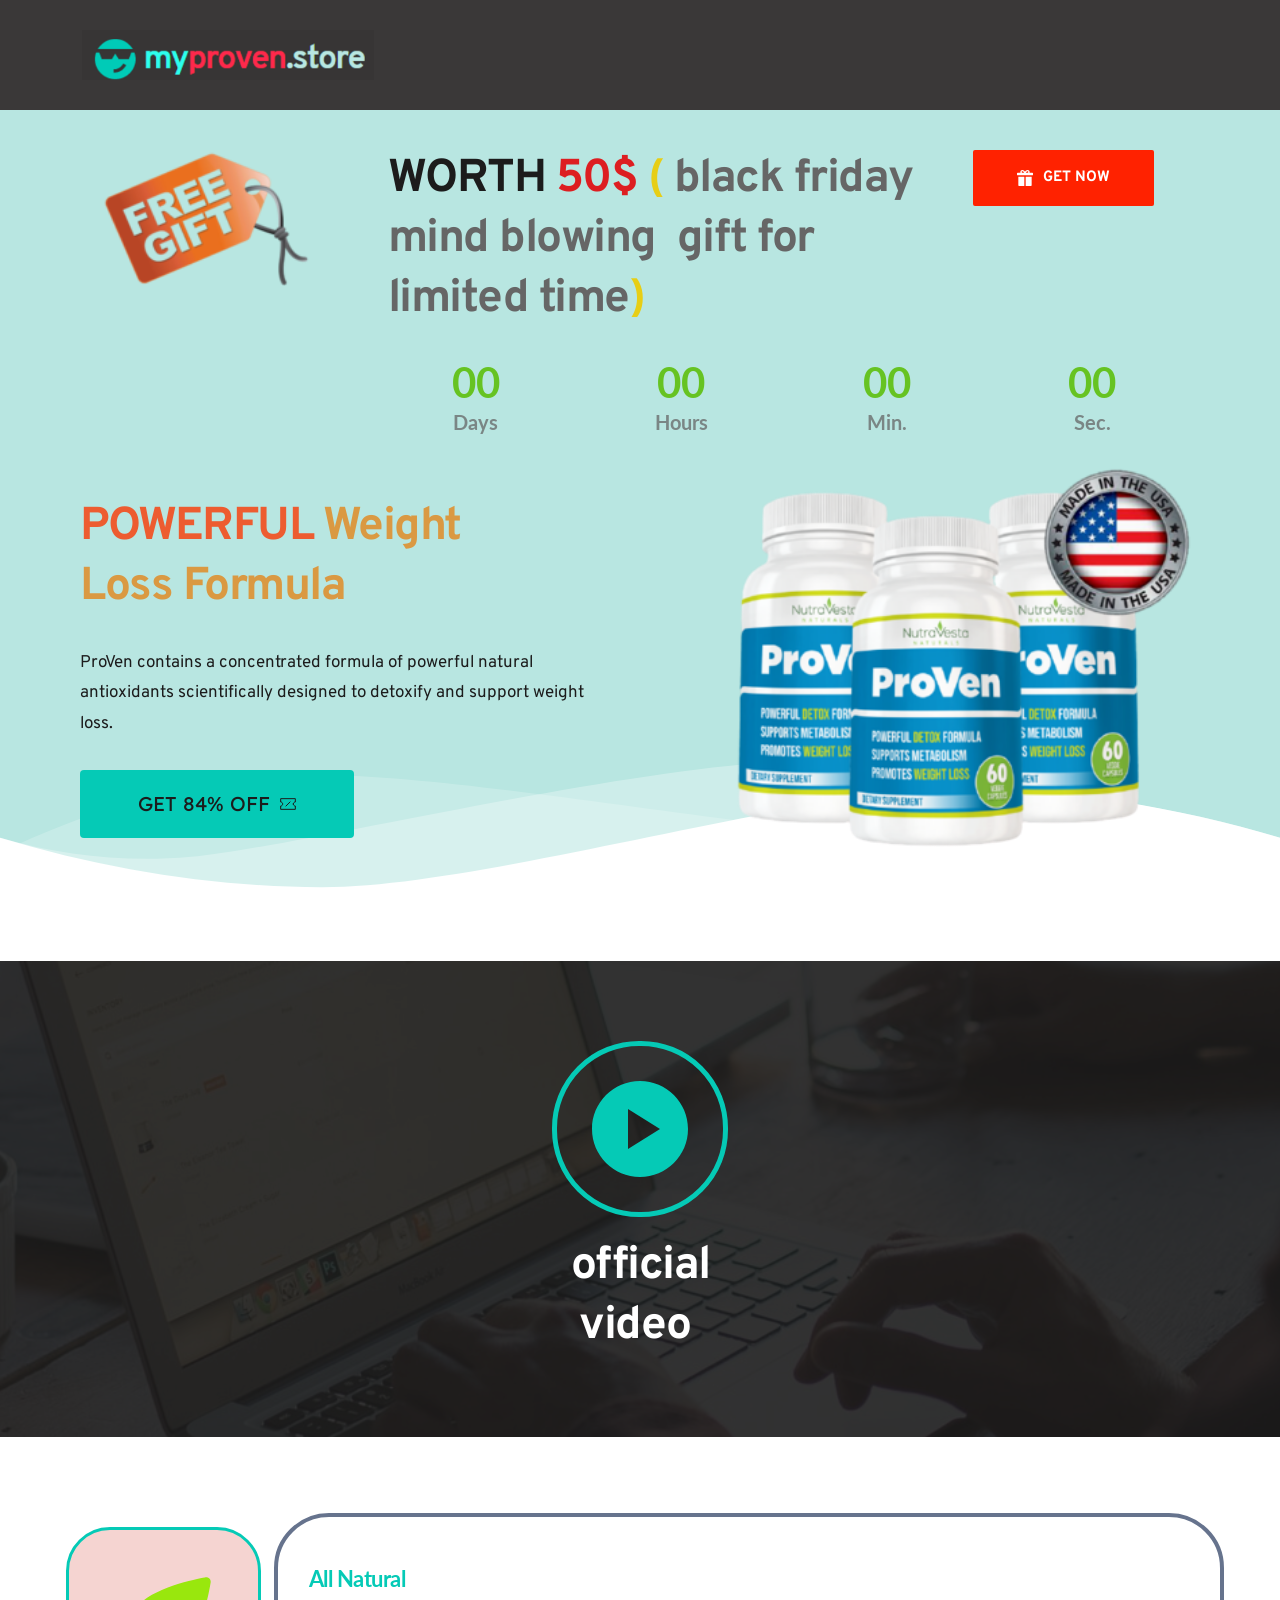
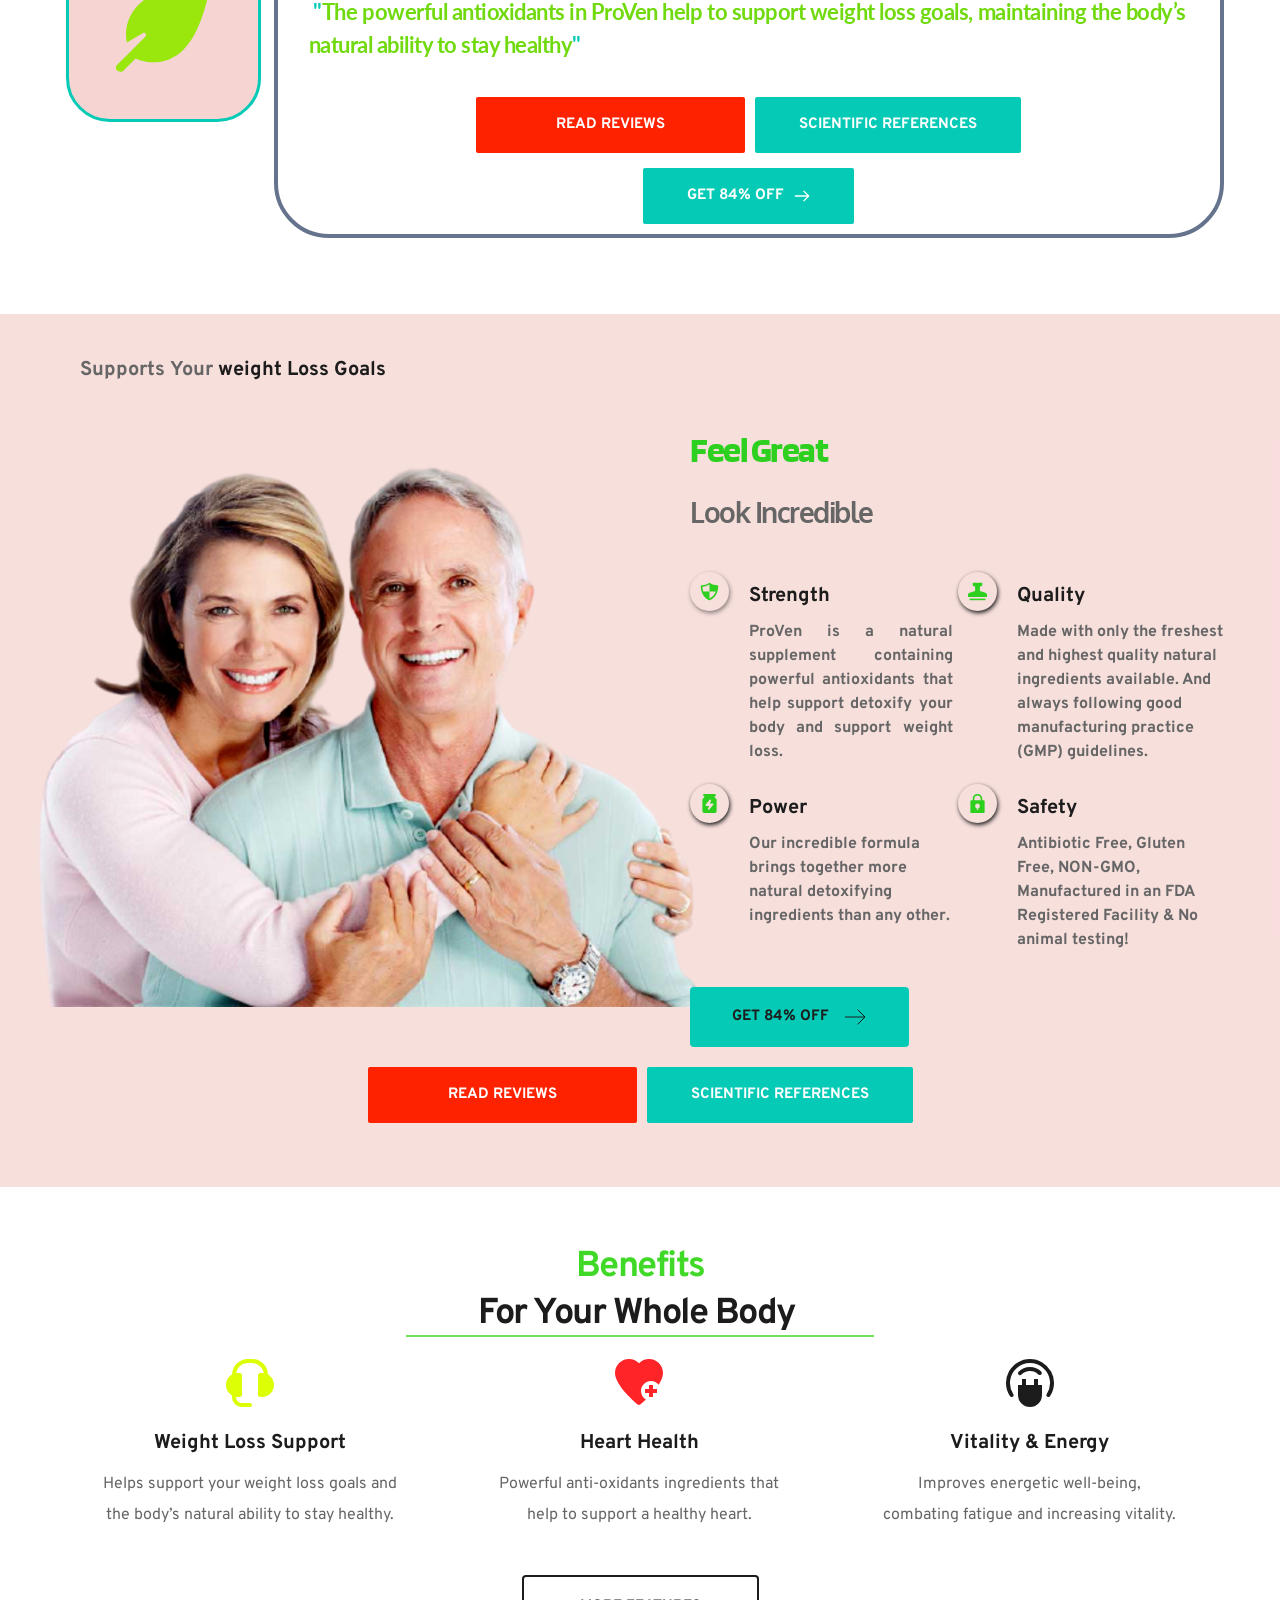
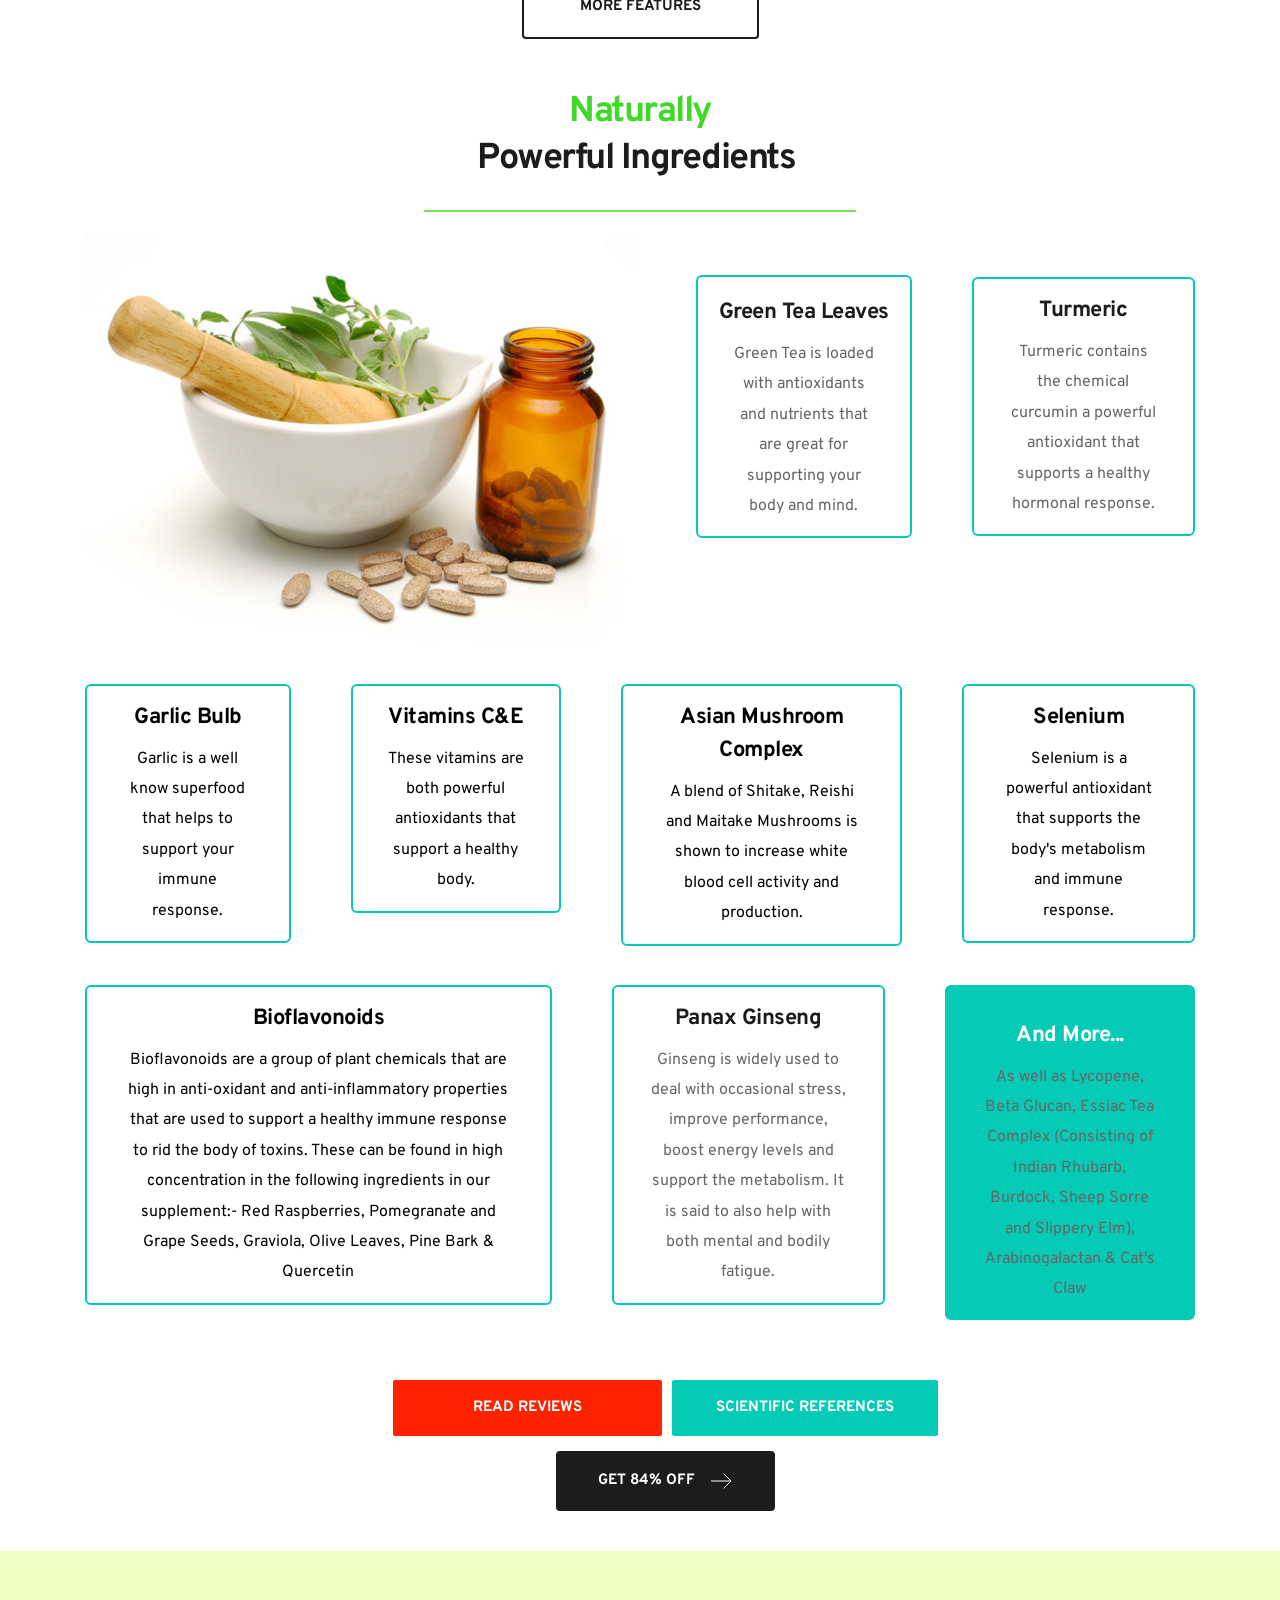
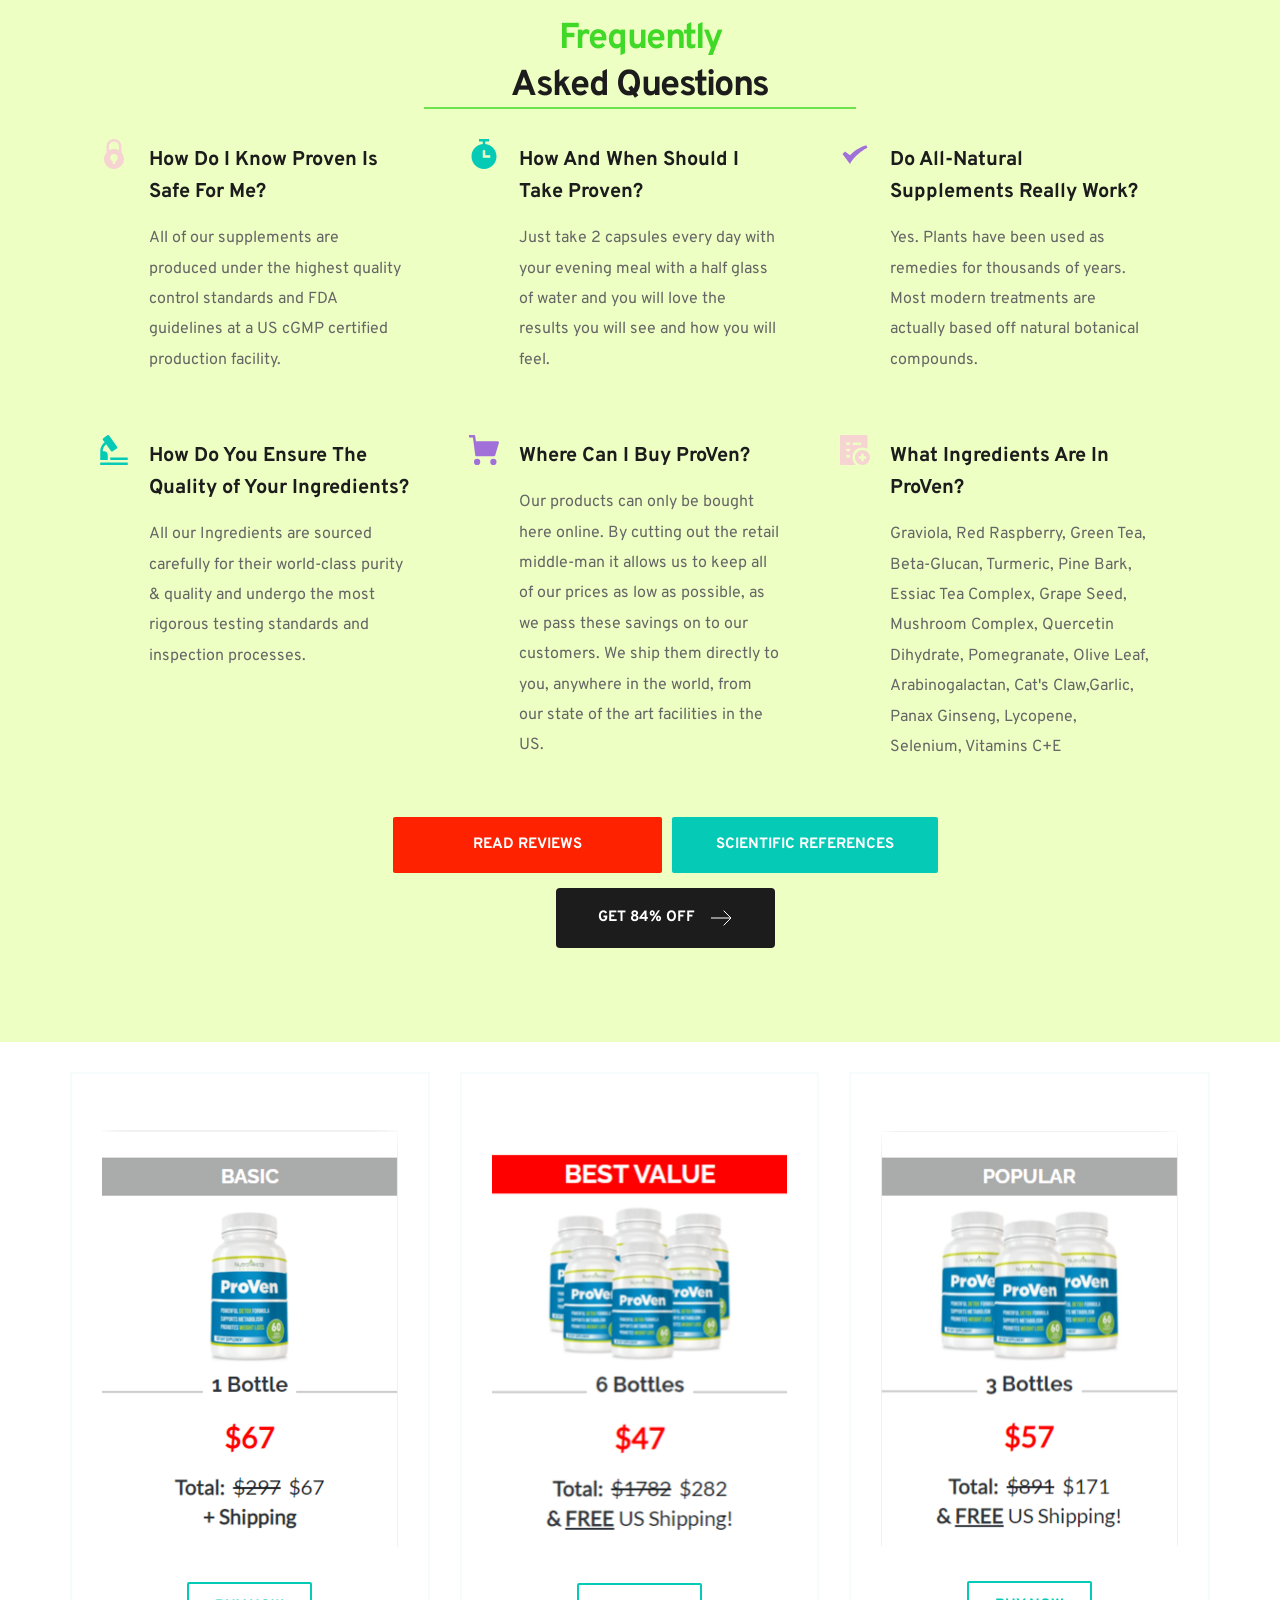
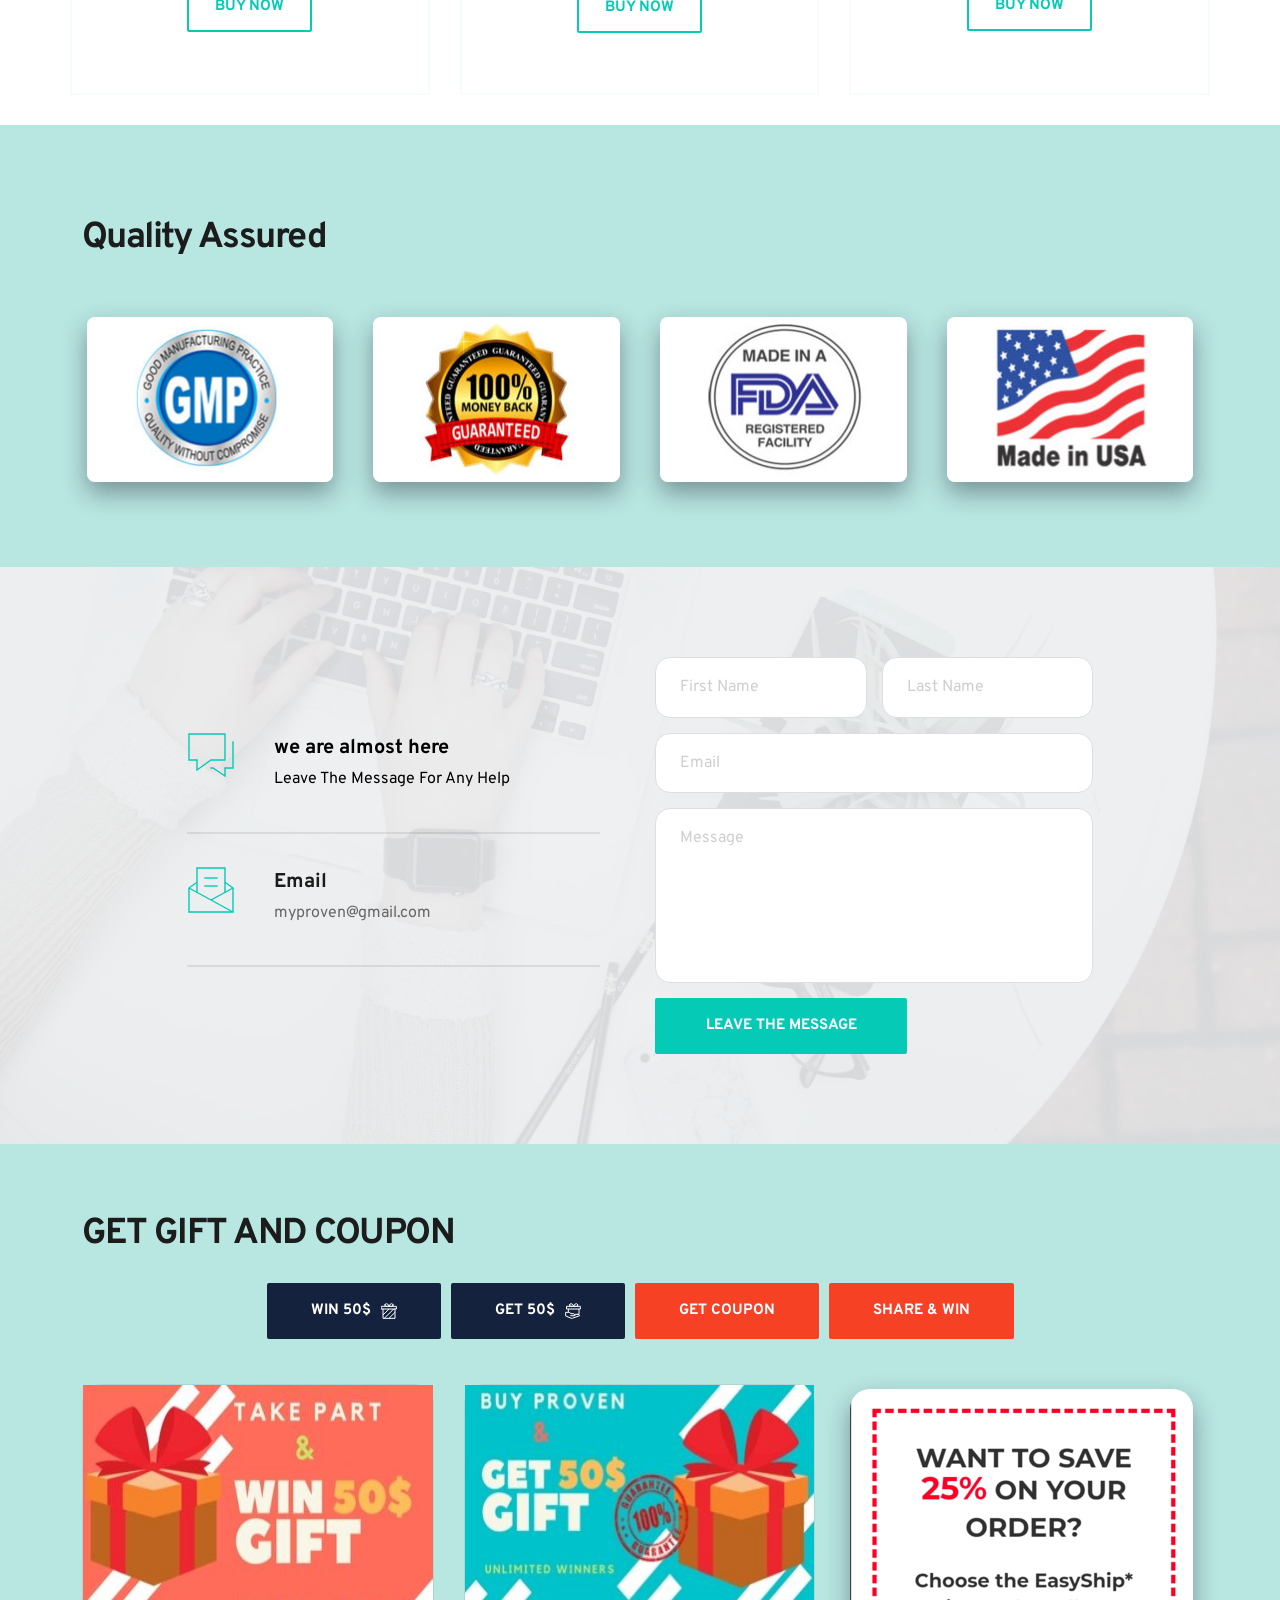
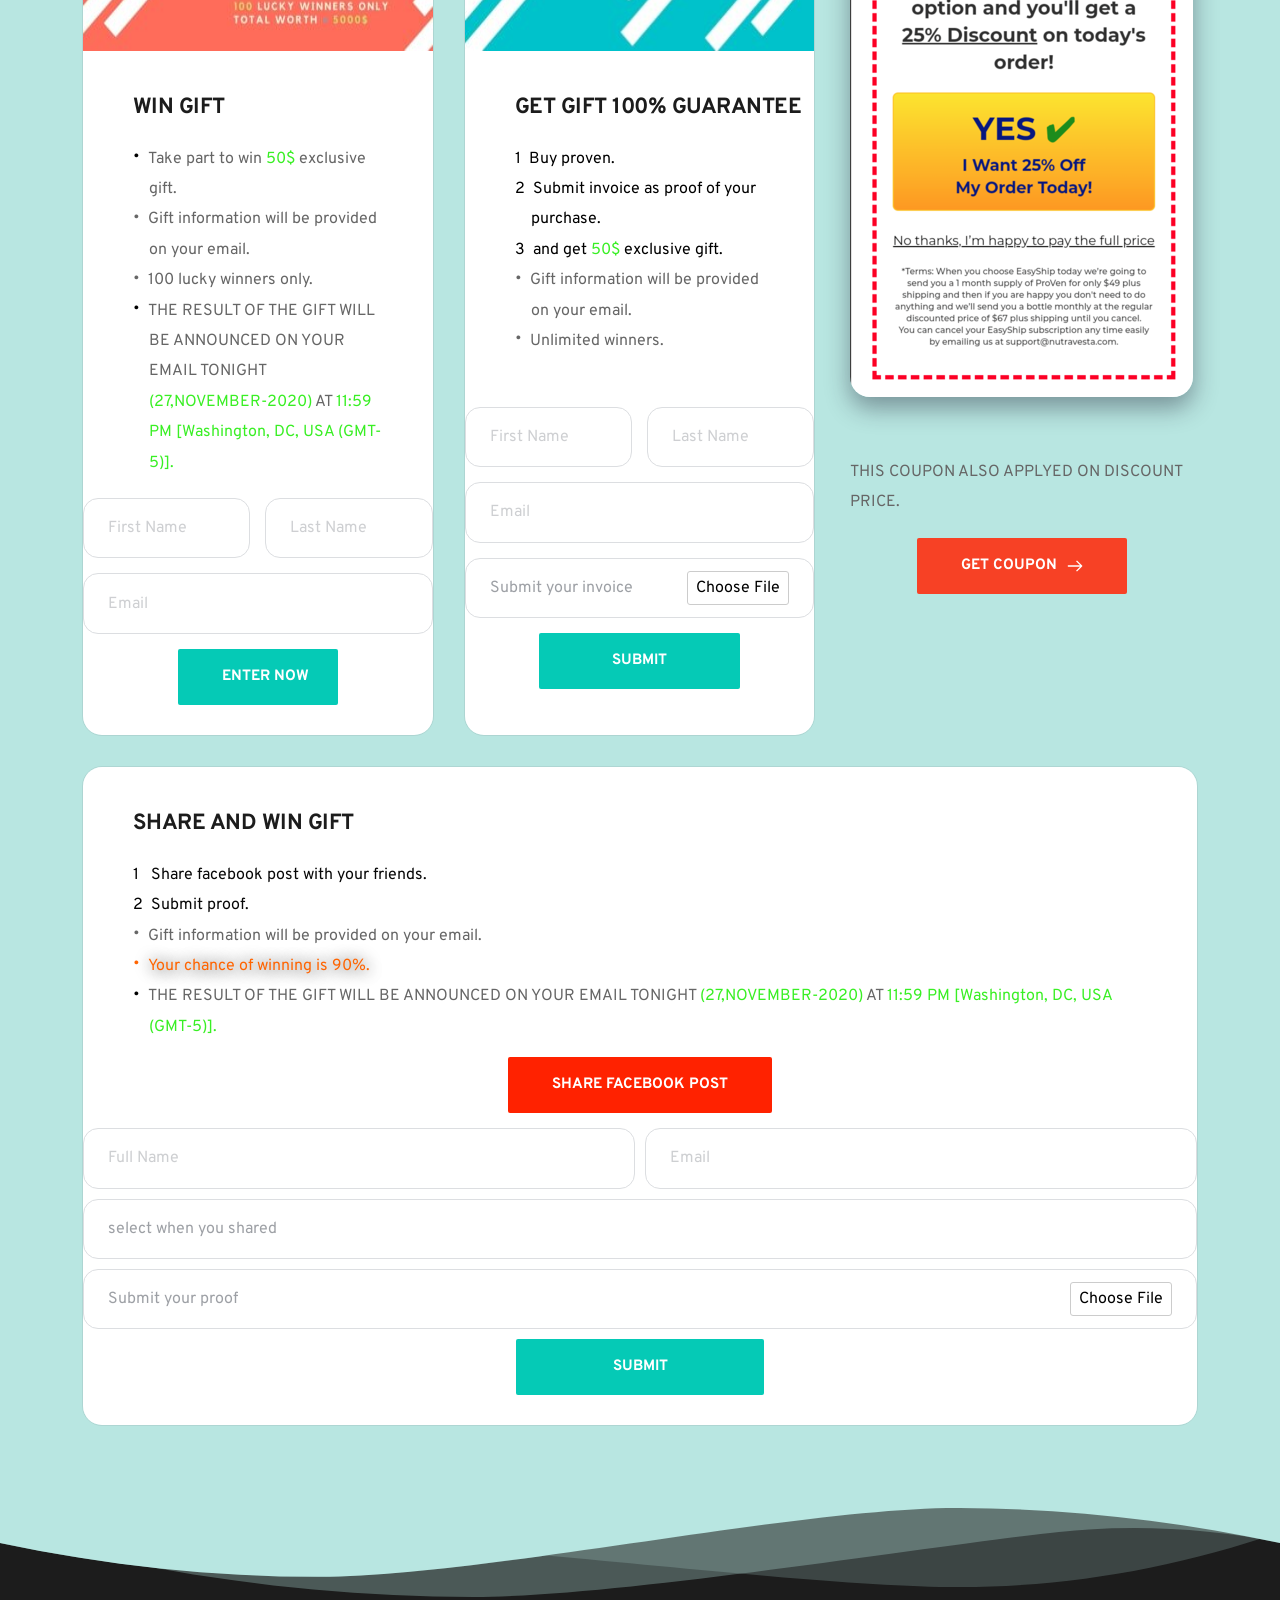
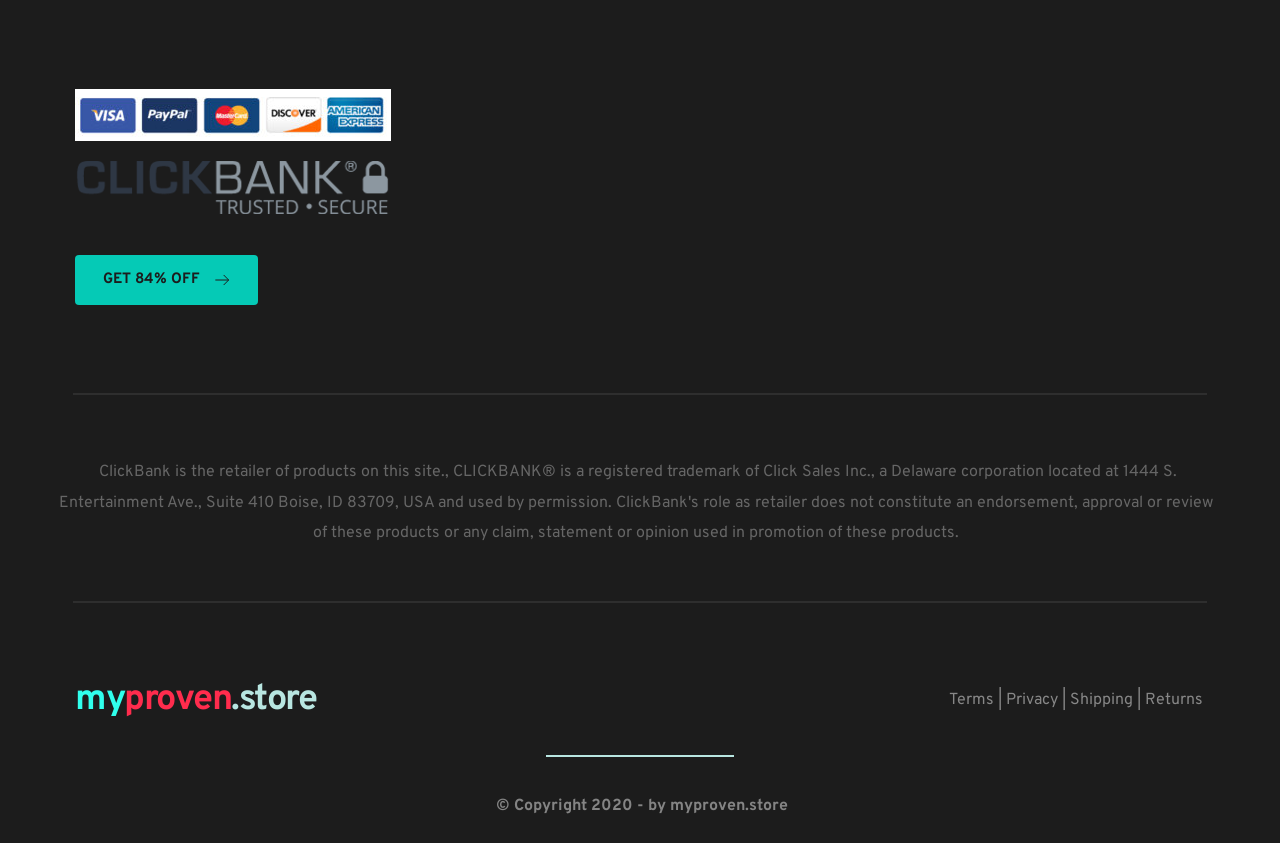
